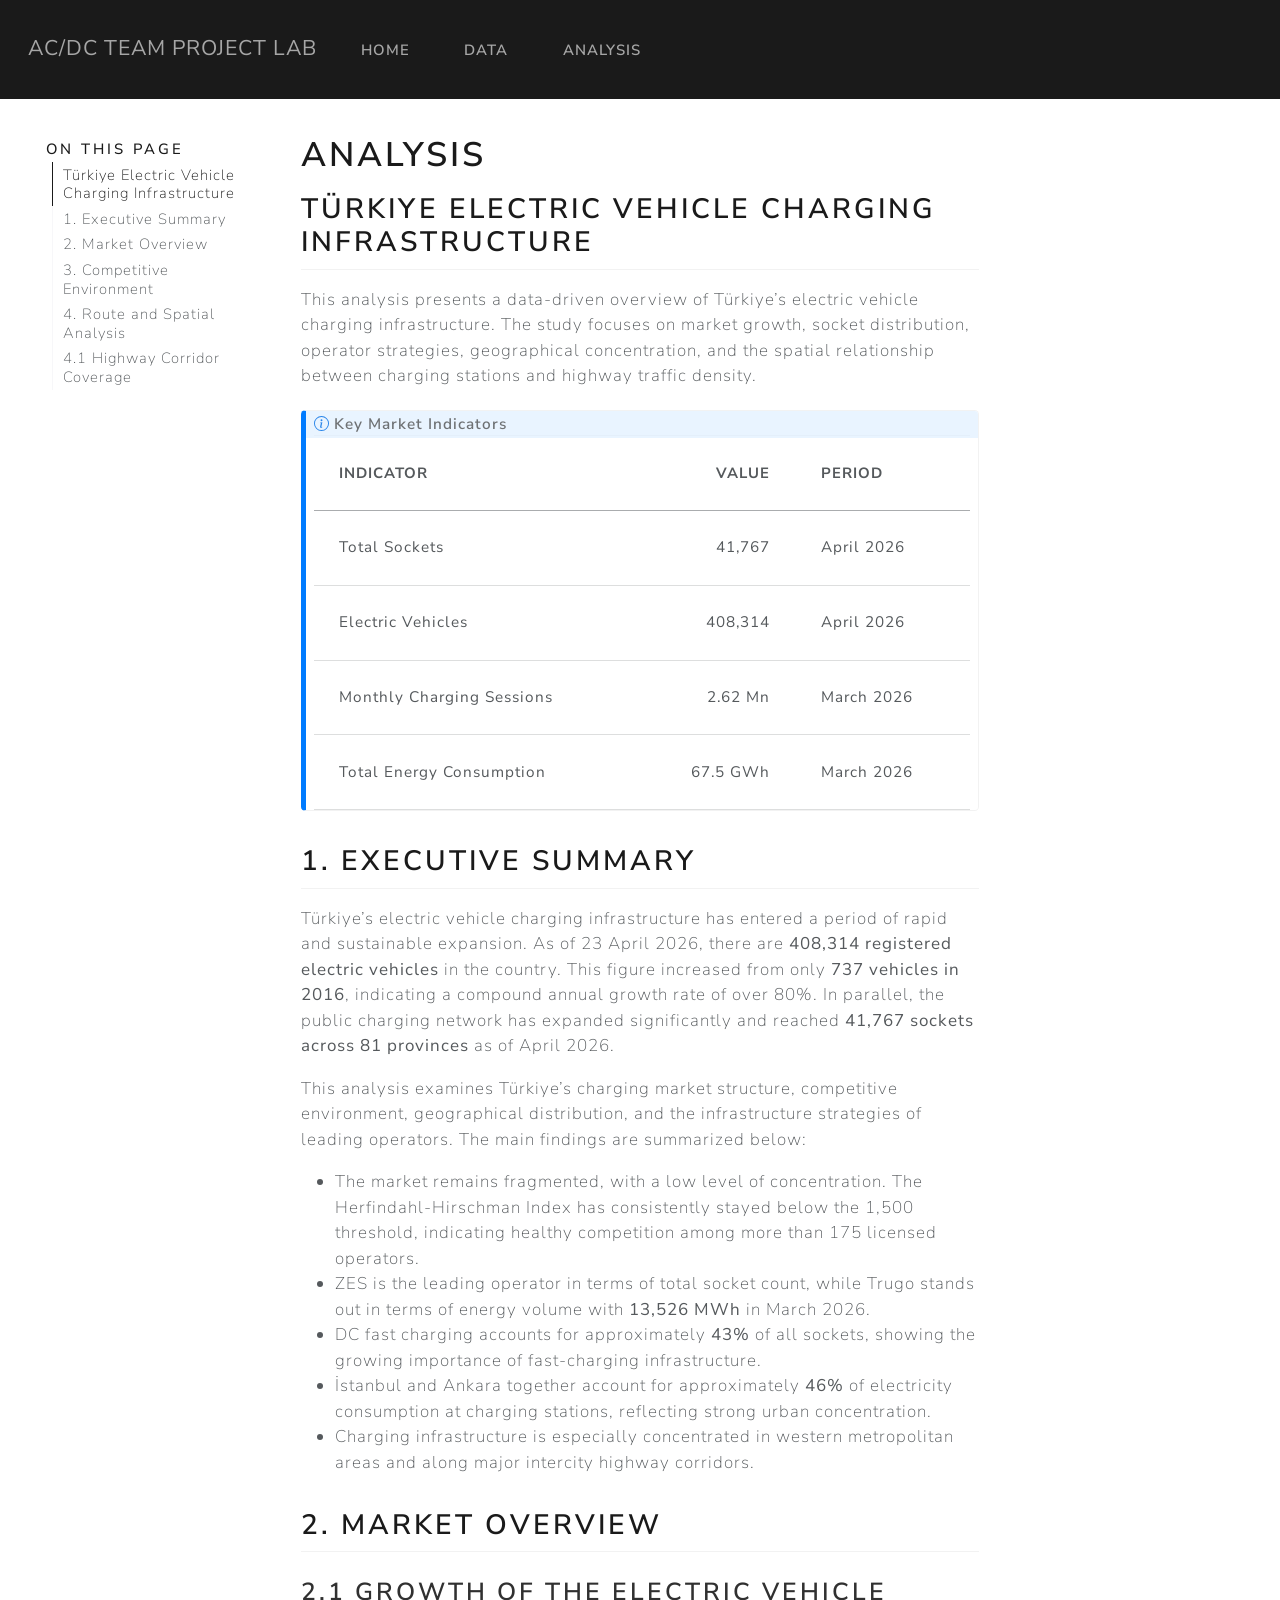
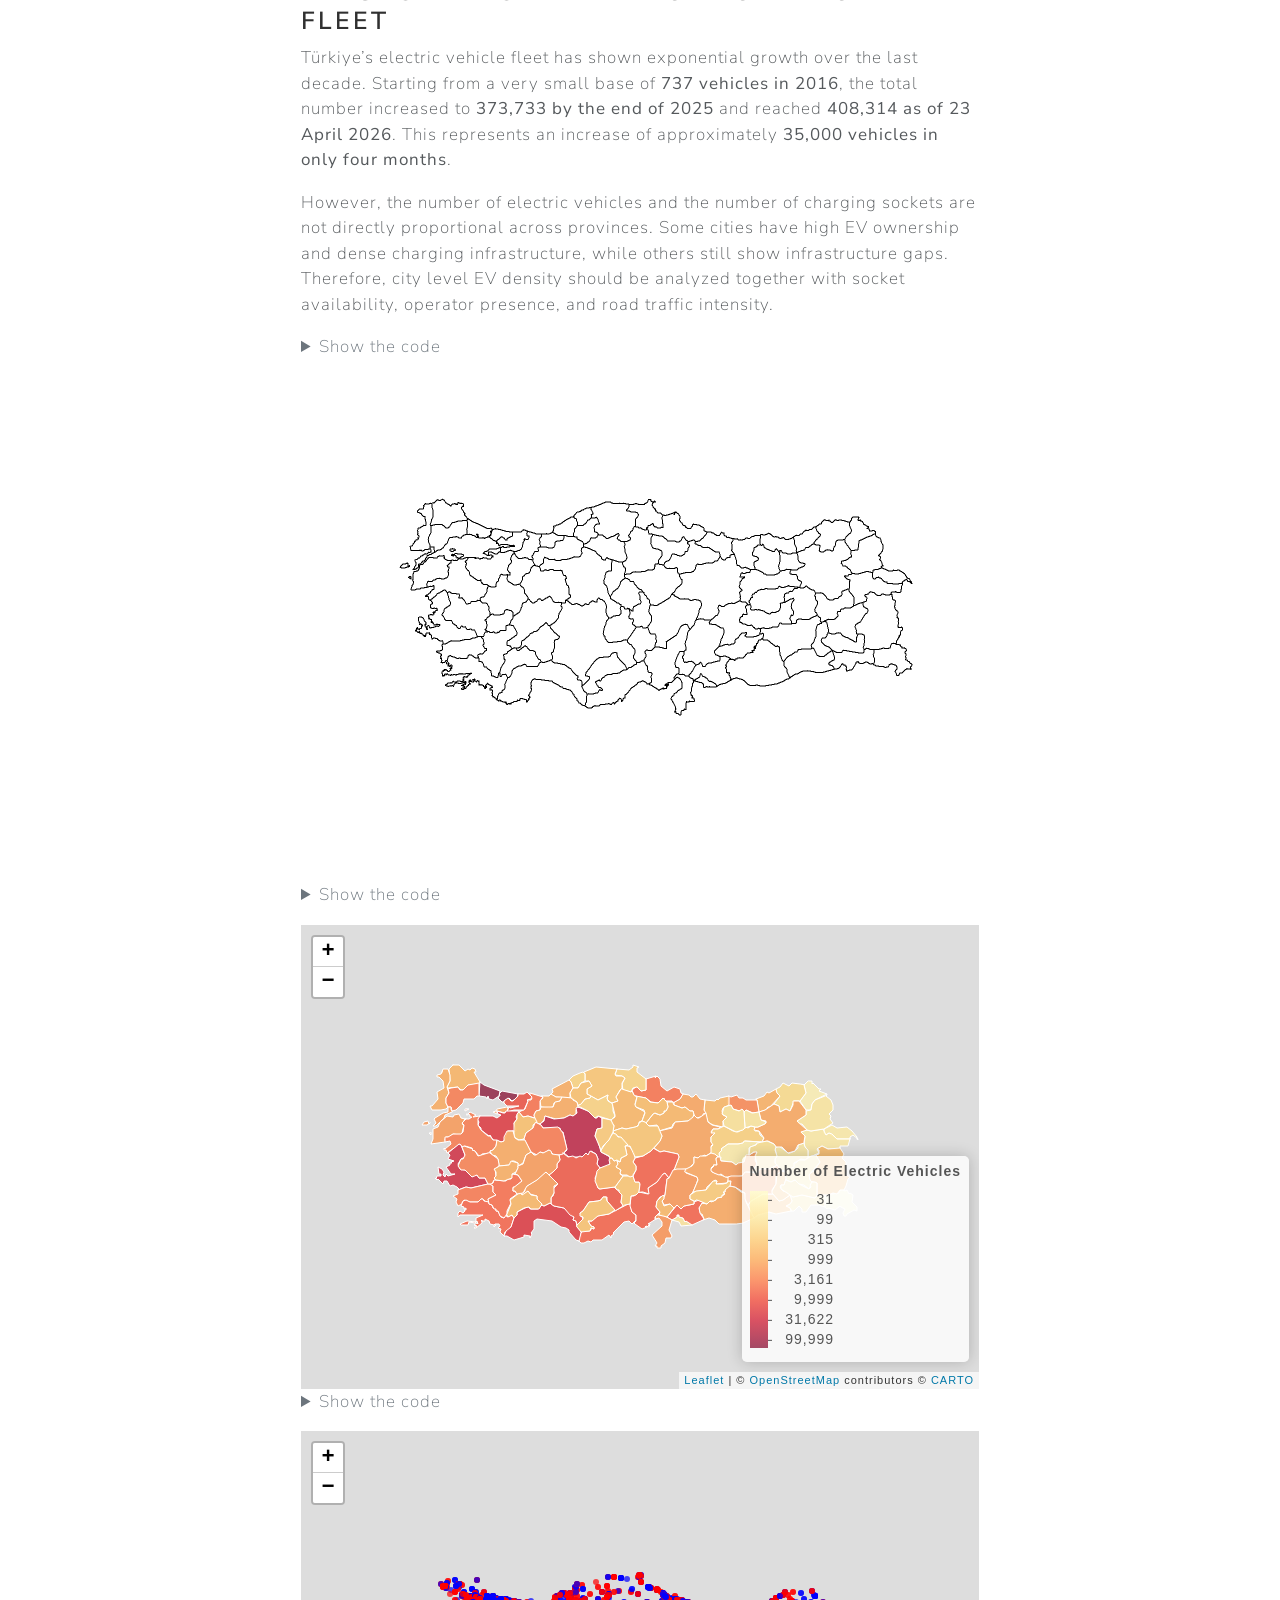
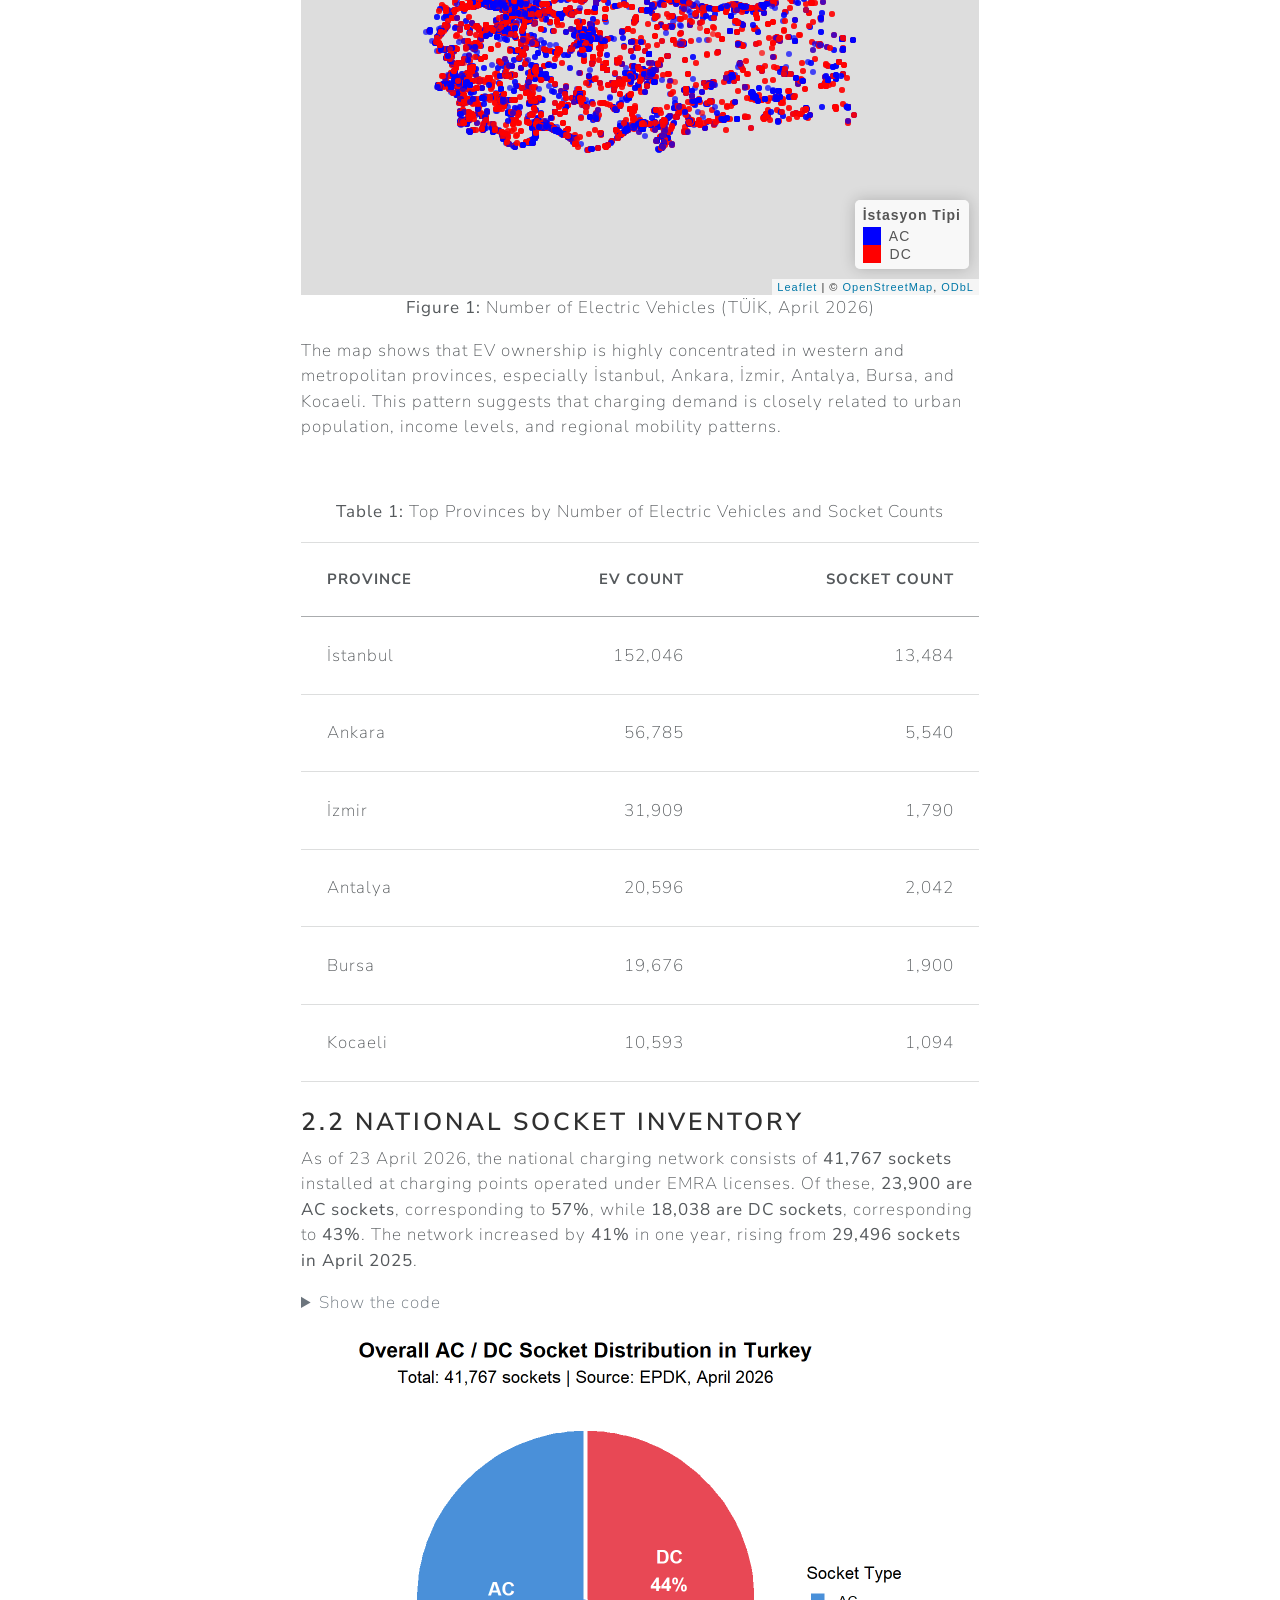
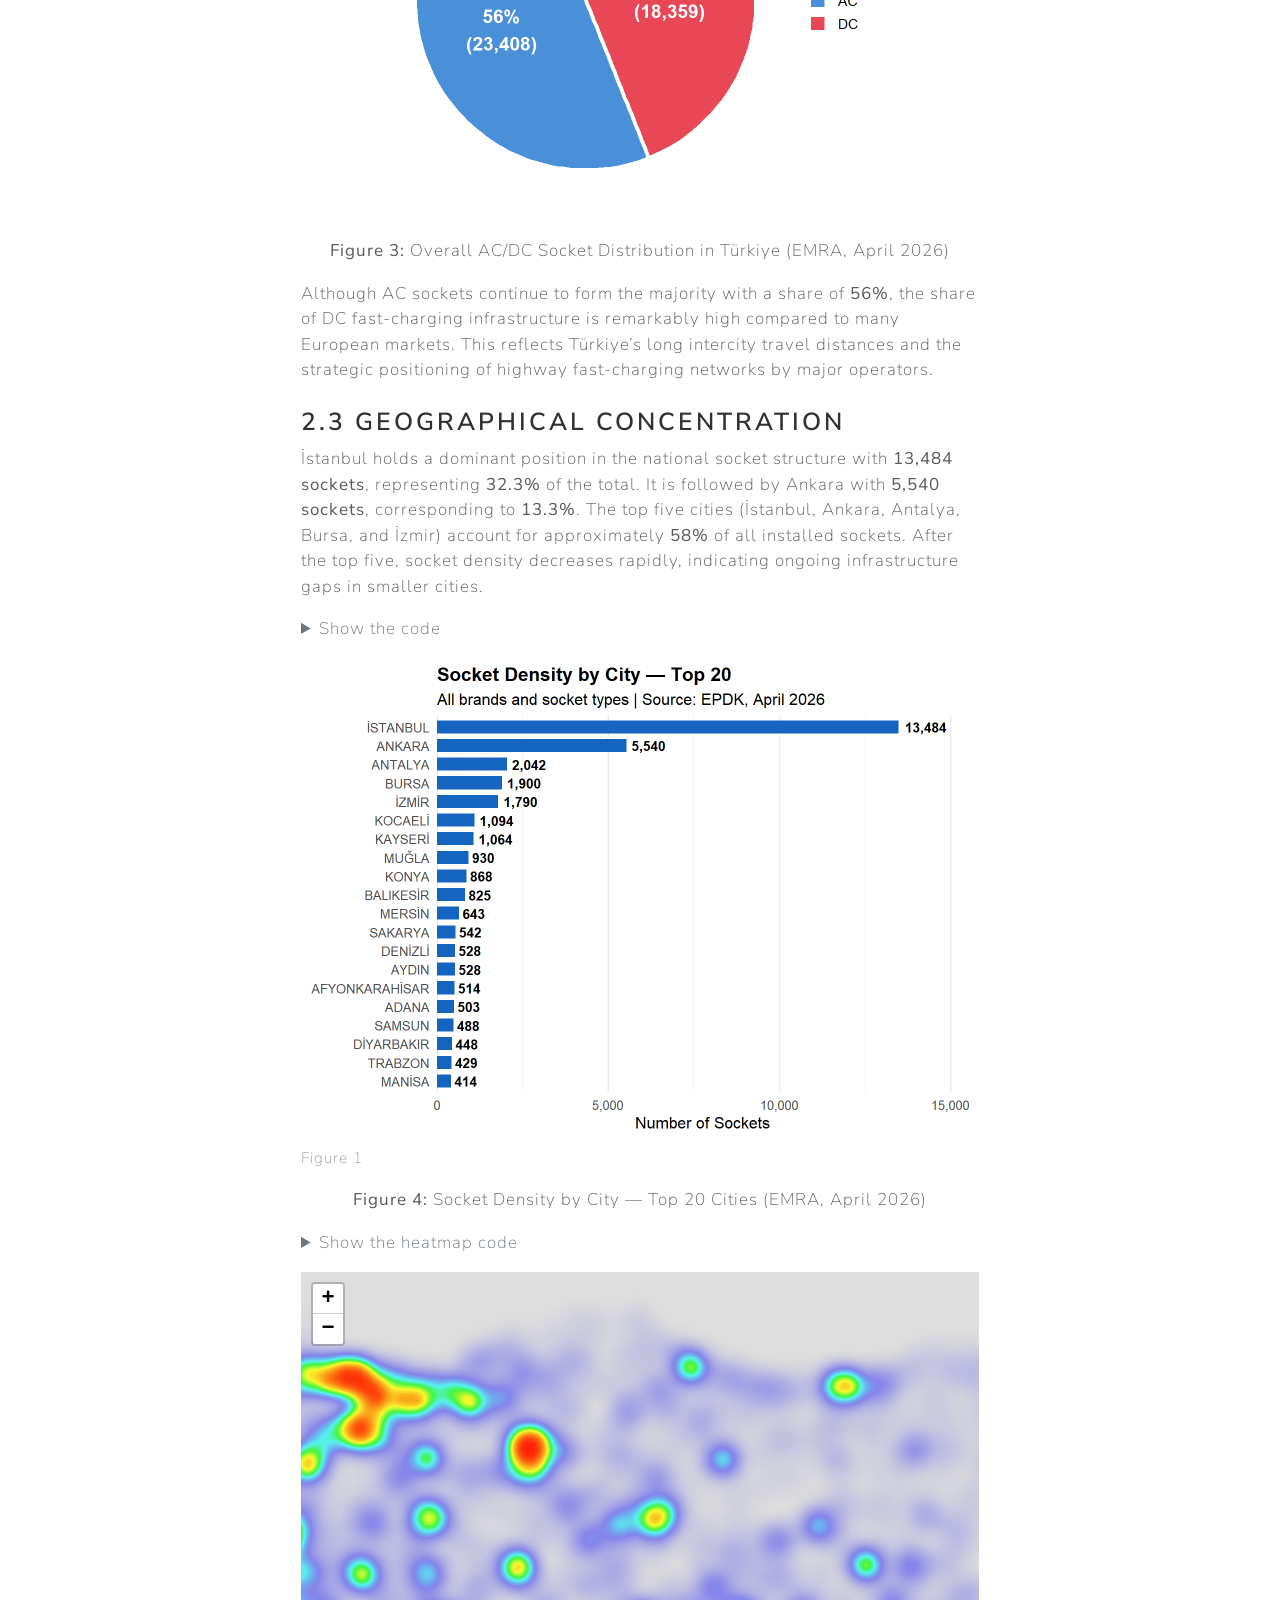
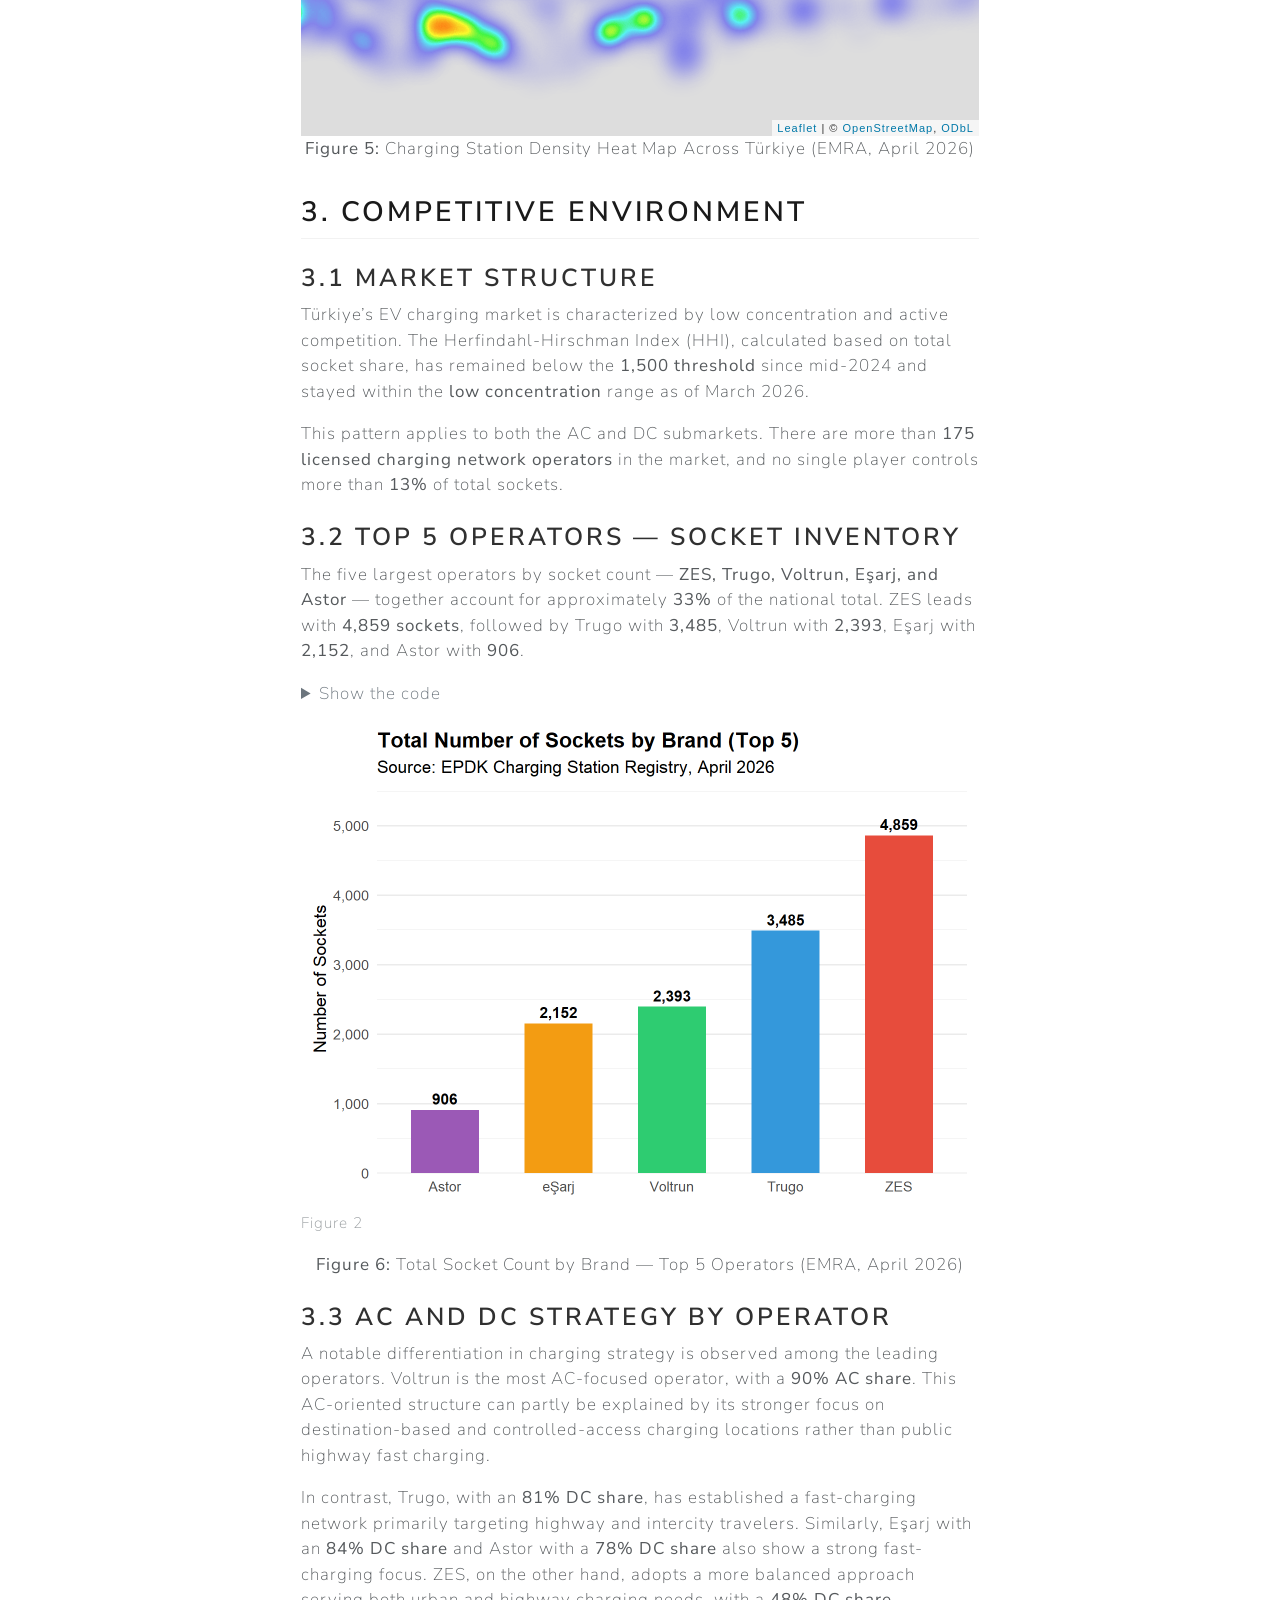
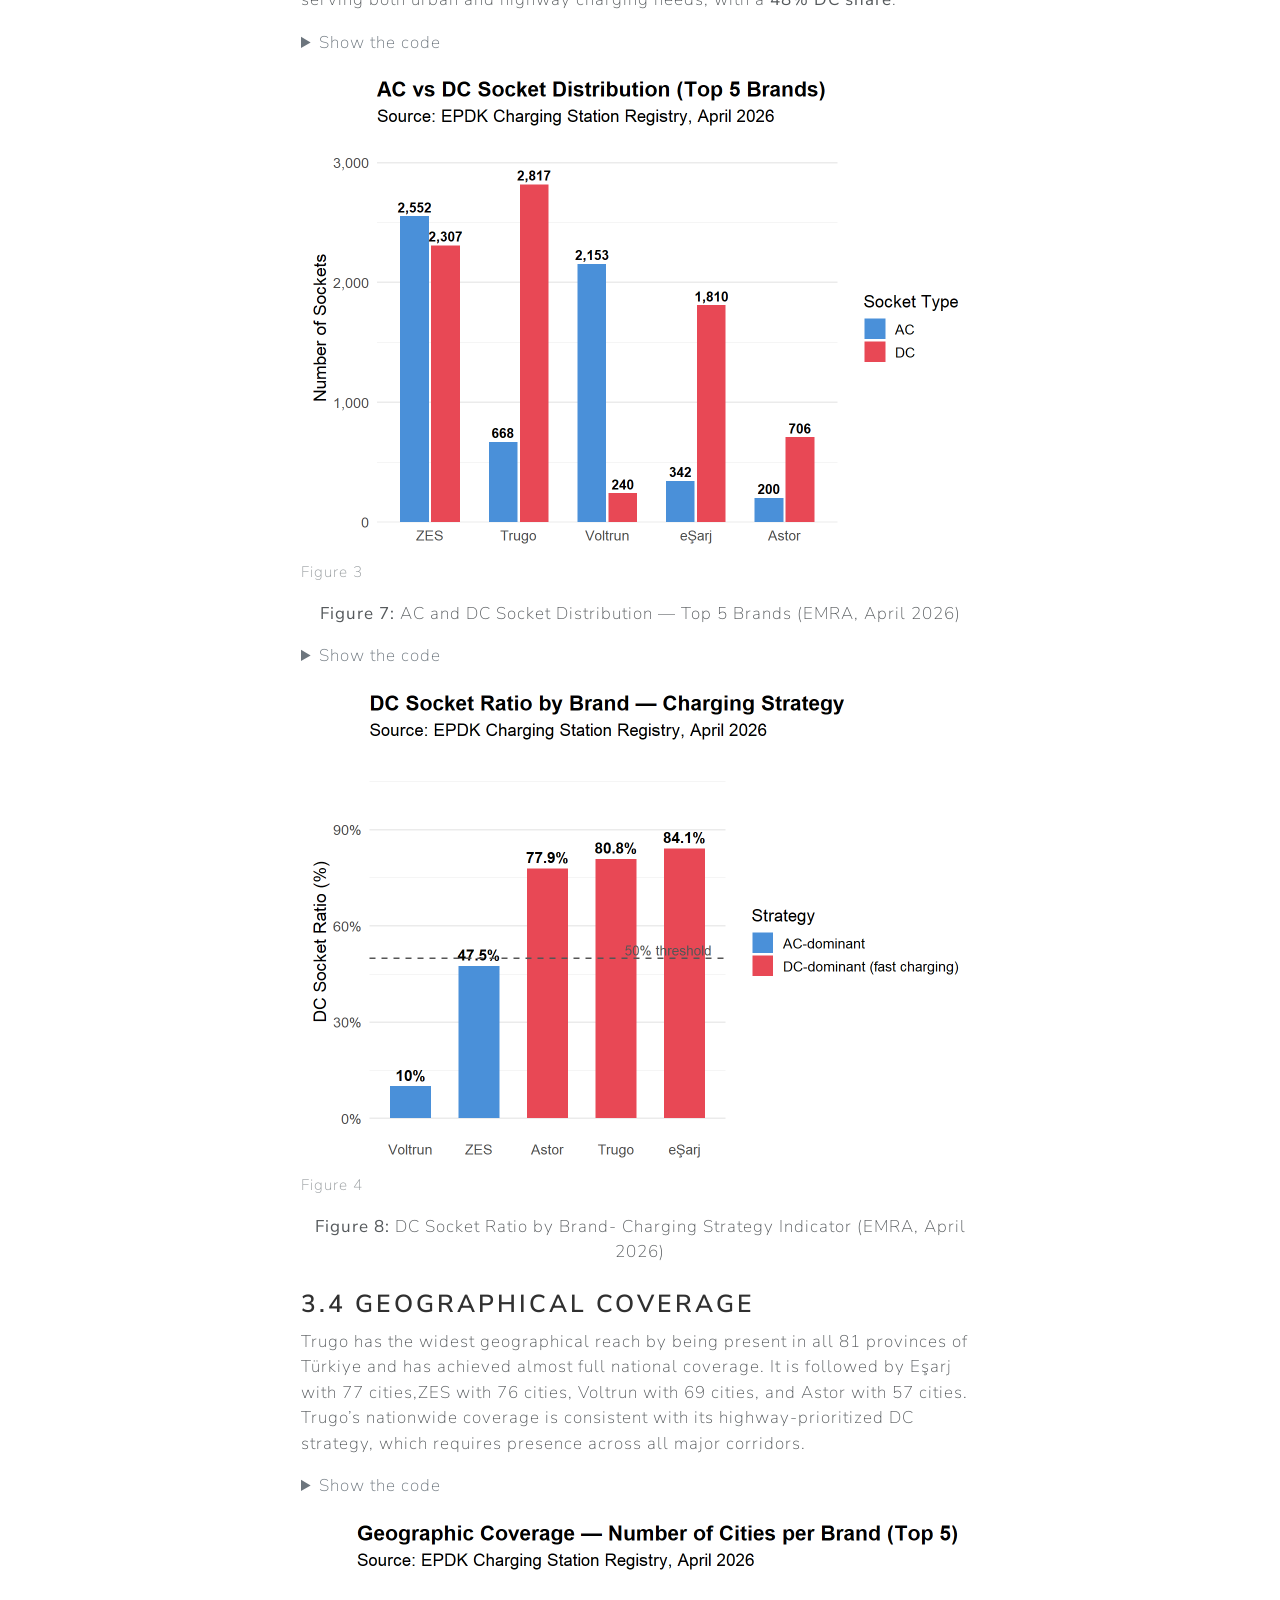
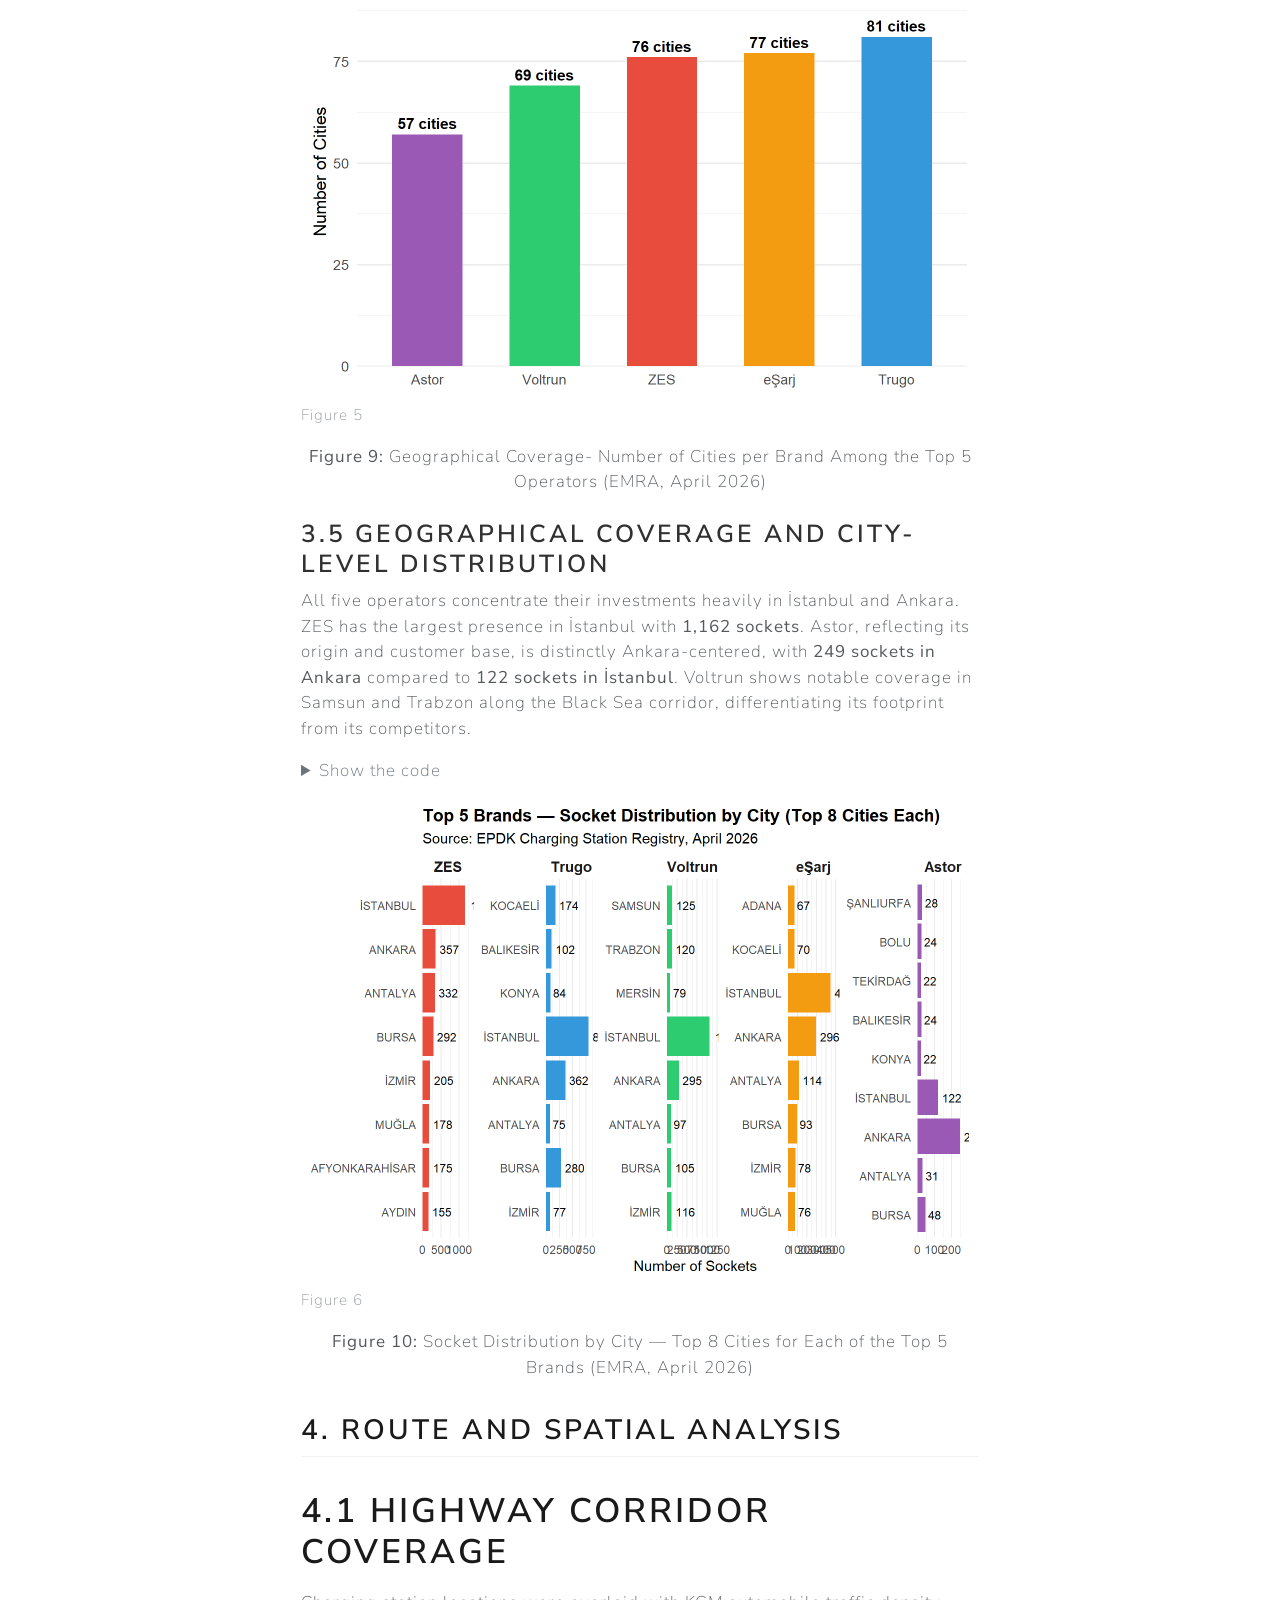
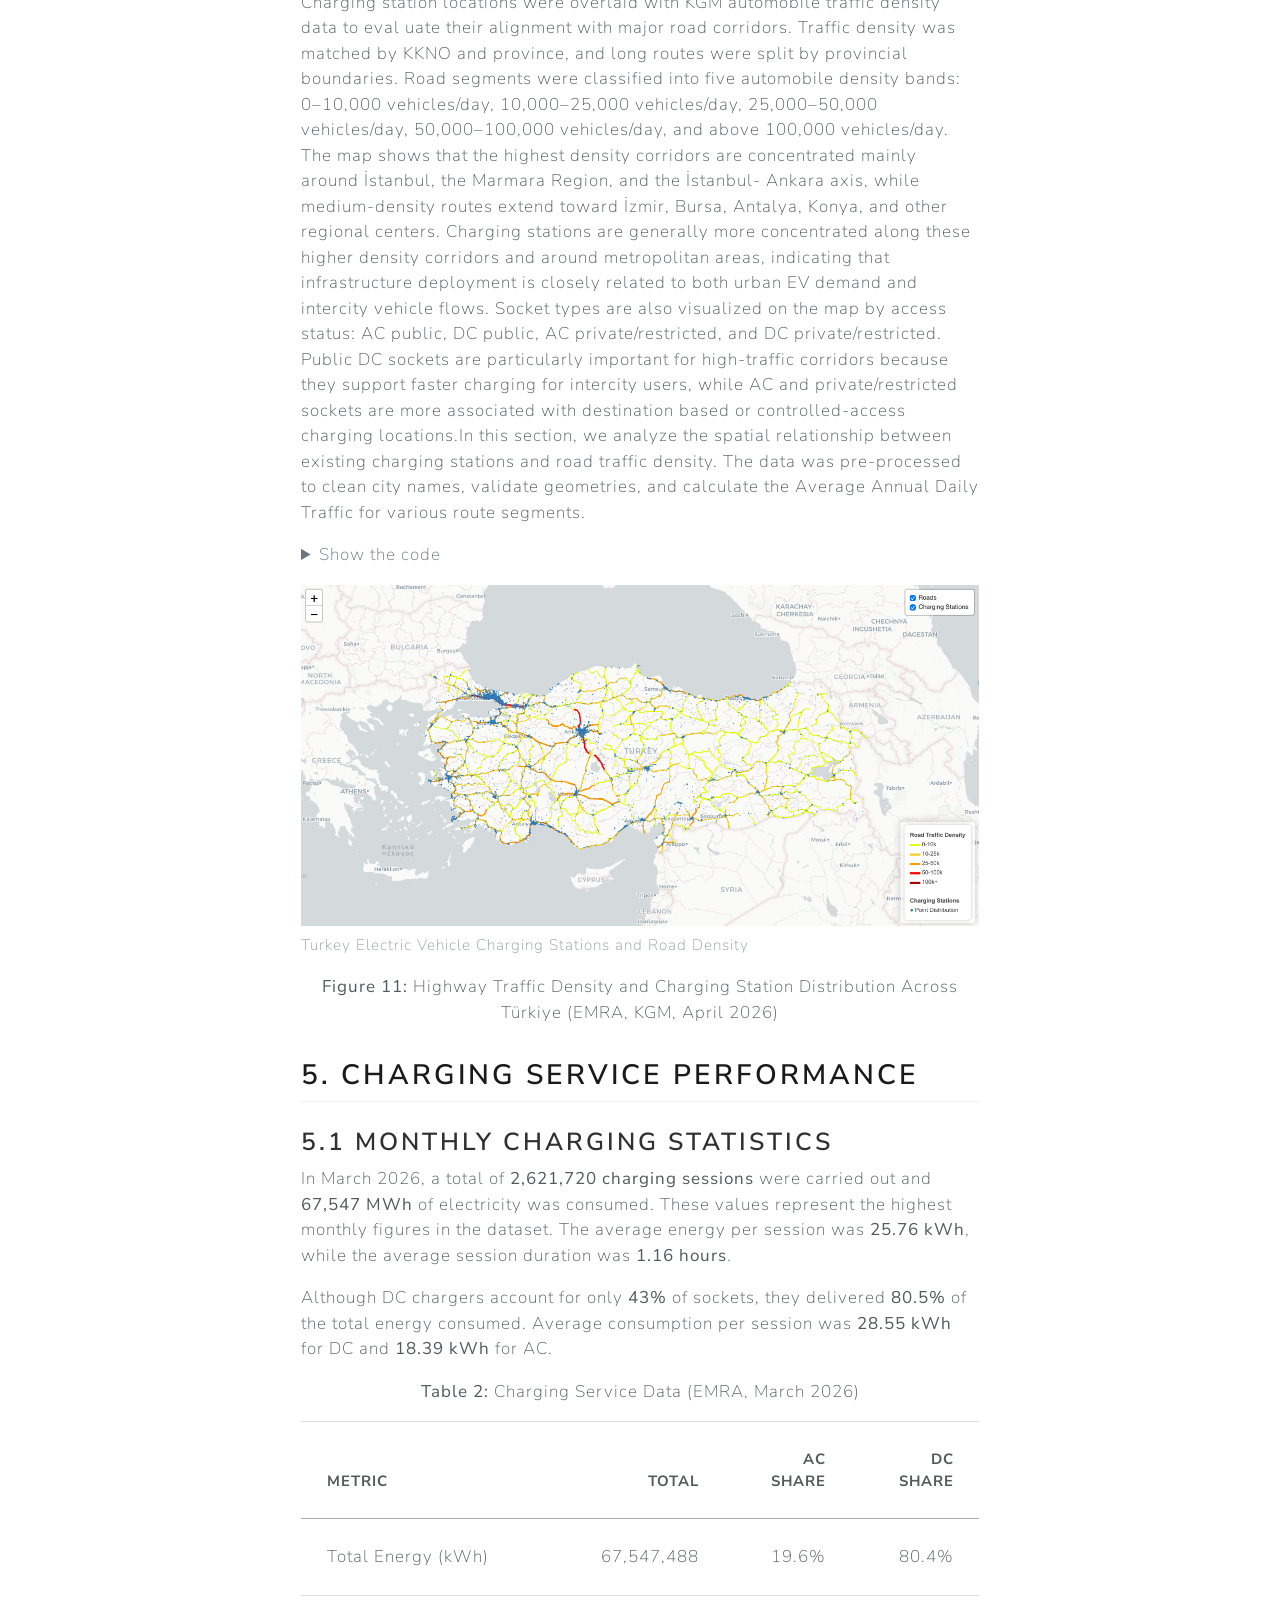
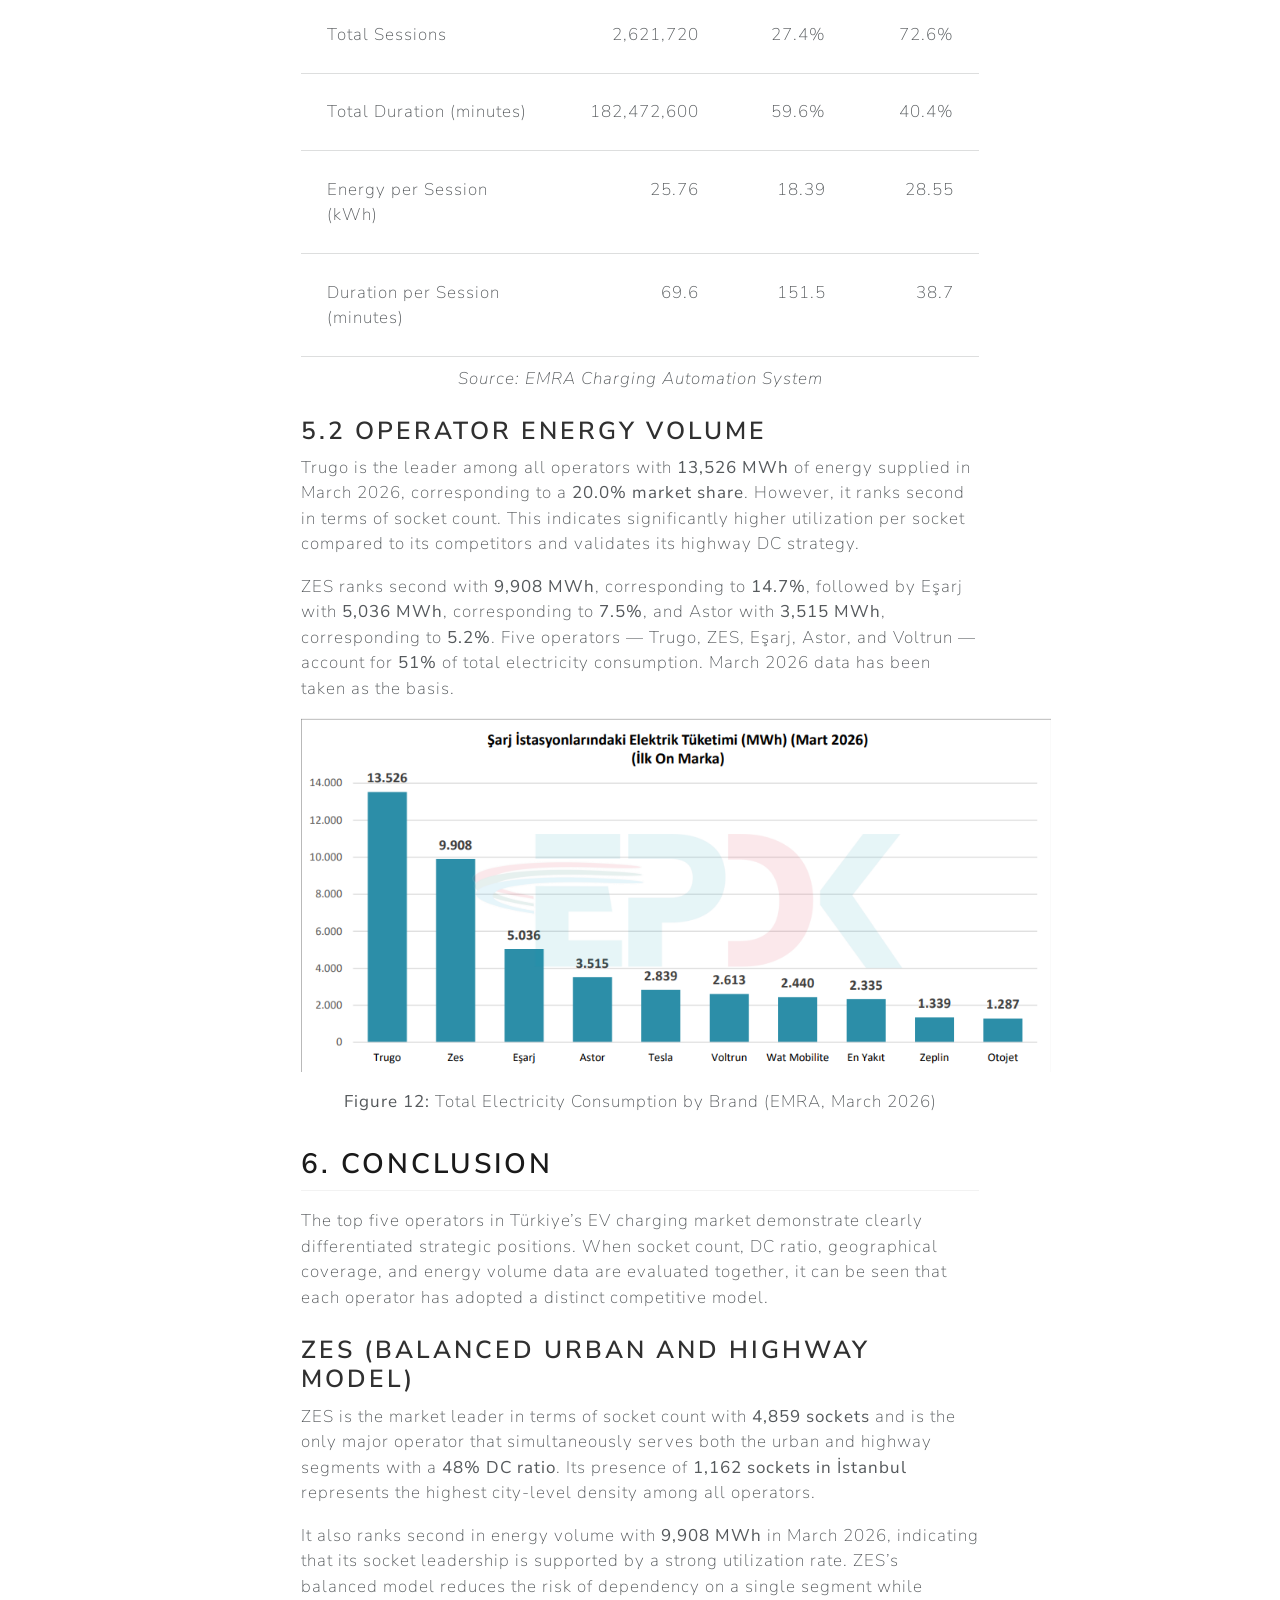
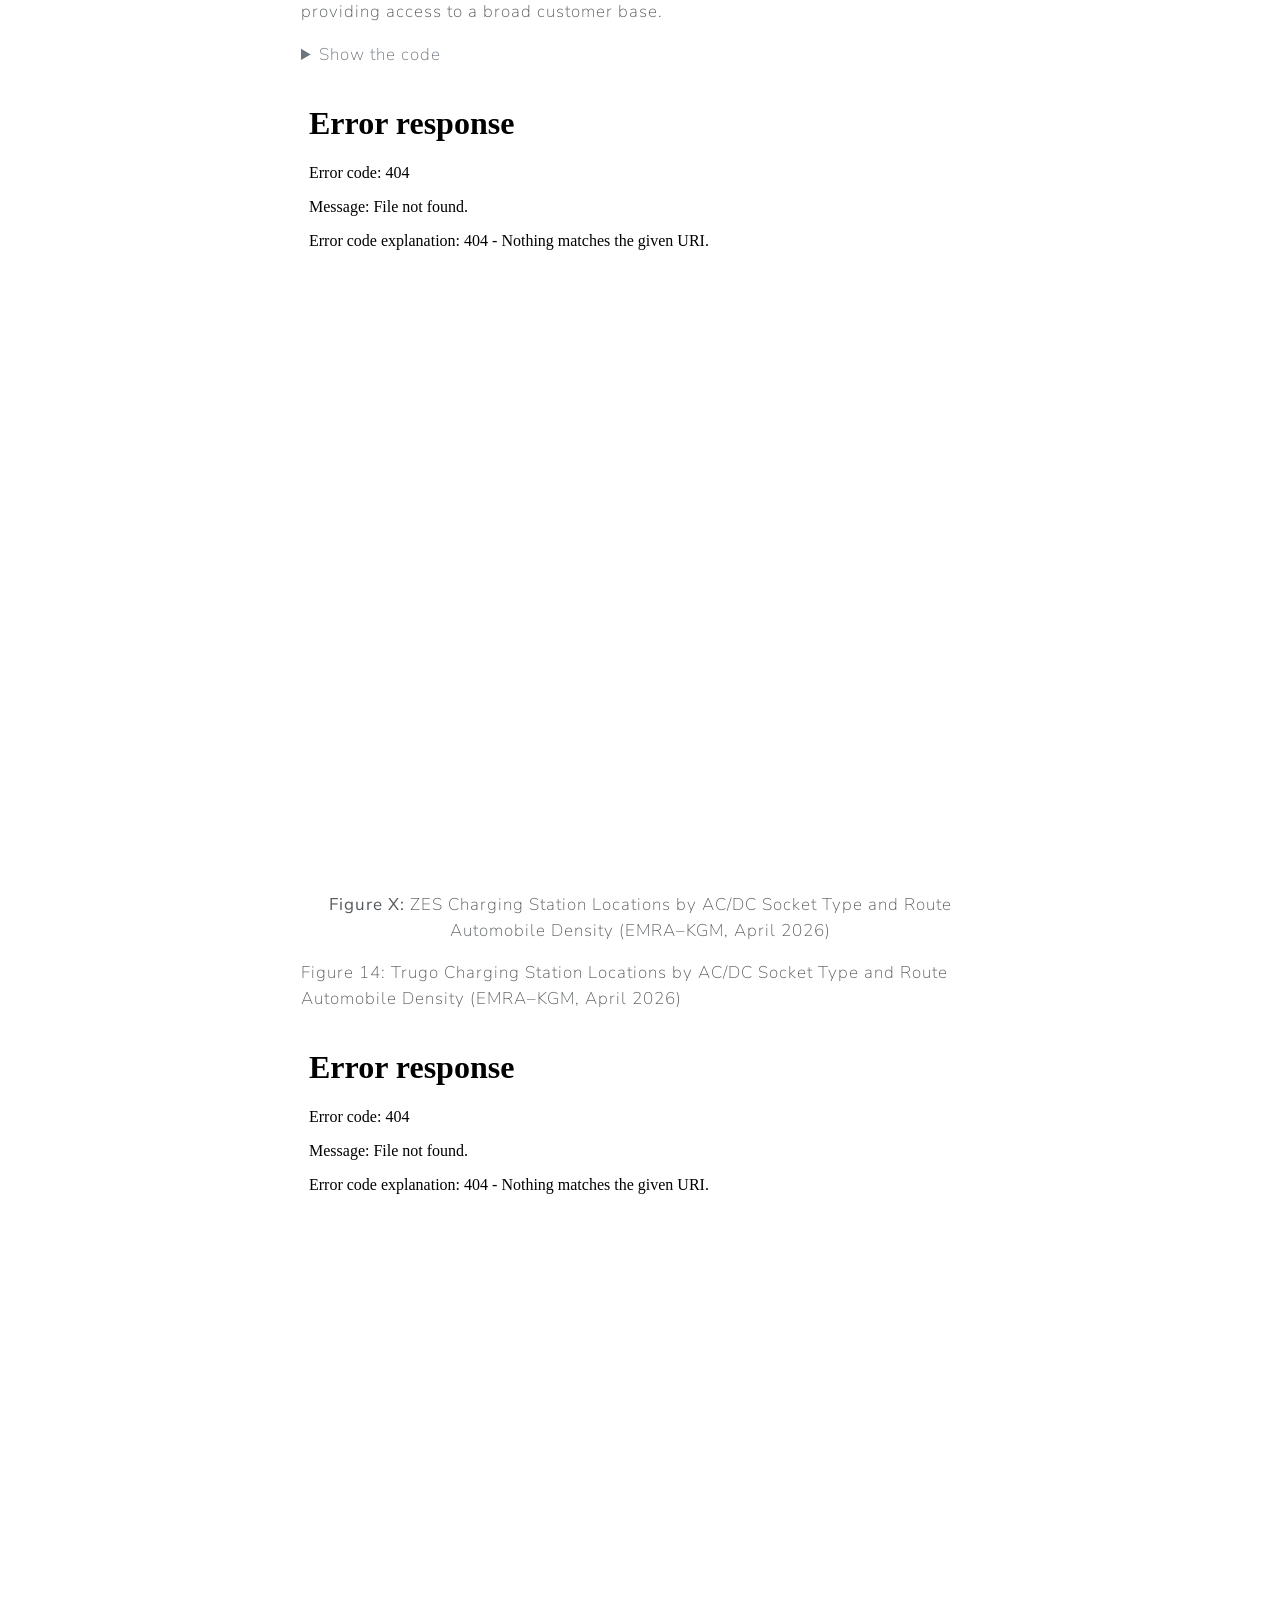
==== docs/analysis.html @ fb863680 "update" ====
<!DOCTYPE html>
<html xmlns="http://www.w3.org/1999/xhtml" lang="en" xml:lang="en"><head>

<meta charset="utf-8">
<meta name="generator" content="quarto-1.9.30">

<meta name="viewport" content="width=device-width, initial-scale=1.0, user-scalable=yes">


<title>Analysis – AC/DC Team Project Lab</title>
<style>
/* Default styles provided by pandoc.
** See https://pandoc.org/MANUAL.html#variables-for-html for config info.
*/
code{white-space: pre-wrap;}
span.smallcaps{font-variant: small-caps;}
div.columns{display: flex; gap: min(4vw, 1.5em);}
div.column{flex: auto; overflow-x: auto;}
div.hanging-indent{margin-left: 1.5em; text-indent: -1.5em;}
ul.task-list{list-style: none;}
ul.task-list li input[type="checkbox"] {
  width: 0.8em;
  margin: 0 0.8em 0.2em -1em; /* quarto-specific, see https://github.com/quarto-dev/quarto-cli/issues/4556 */ 
  vertical-align: middle;
}
/* CSS for syntax highlighting */
html { -webkit-text-size-adjust: 100%; }
pre > code.sourceCode { white-space: pre; position: relative; }
pre > code.sourceCode > span { display: inline-block; line-height: 1.25; }
pre > code.sourceCode > span:empty { height: 1.2em; }
.sourceCode { overflow: visible; }
code.sourceCode > span { color: inherit; text-decoration: inherit; }
div.sourceCode { margin: 1em 0; }
pre.sourceCode { margin: 0; }
@media screen {
div.sourceCode { overflow: auto; }
}
@media print {
pre > code.sourceCode { white-space: pre-wrap; }
pre > code.sourceCode > span { text-indent: -5em; padding-left: 5em; }
}
pre.numberSource code
  { counter-reset: source-line 0; }
pre.numberSource code > span
  { position: relative; left: -4em; counter-increment: source-line; }
pre.numberSource code > span > a:first-child::before
  { content: counter(source-line);
    position: relative; left: -1em; text-align: right; vertical-align: baseline;
    border: none; display: inline-block;
    -webkit-touch-callout: none; -webkit-user-select: none;
    -khtml-user-select: none; -moz-user-select: none;
    -ms-user-select: none; user-select: none;
    padding: 0 4px; width: 4em;
  }
pre.numberSource { margin-left: 3em;  padding-left: 4px; }
div.sourceCode
  {   }
@media screen {
pre > code.sourceCode > span > a:first-child::before { text-decoration: underline; }
}
</style>


<script src="site_libs/quarto-nav/quarto-nav.js"></script>
<script src="site_libs/quarto-nav/headroom.min.js"></script>
<script src="site_libs/clipboard/clipboard.min.js"></script>
<script src="site_libs/quarto-search/autocomplete.umd.js"></script>
<script src="site_libs/quarto-search/fuse.min.js"></script>
<script src="site_libs/quarto-search/quarto-search.js"></script>
<meta name="quarto:offset" content="./">
<script src="site_libs/quarto-html/quarto.js" type="module"></script>
<script src="site_libs/quarto-html/tabsets/tabsets.js" type="module"></script>
<script src="site_libs/quarto-html/popper.min.js"></script>
<script src="site_libs/quarto-html/tippy.umd.min.js"></script>
<script src="site_libs/quarto-html/anchor.min.js"></script>
<link href="site_libs/quarto-html/tippy.css" rel="stylesheet">
<link href="site_libs/quarto-html/quarto-syntax-highlighting-b6a8276bf55561bdbc268162d41bd1f7.css" rel="stylesheet" id="quarto-text-highlighting-styles">
<script src="site_libs/bootstrap/bootstrap.min.js"></script>
<link href="site_libs/bootstrap/bootstrap-icons.css" rel="stylesheet">
<link href="site_libs/bootstrap/bootstrap-60667dbd65b3fe9dc2ba7669614f7d1b.min.css" rel="stylesheet" append-hash="true" id="quarto-bootstrap" data-mode="light">
<script id="quarto-search-options" type="application/json">{
  "location": "navbar",
  "copy-button": false,
  "collapse-after": 3,
  "panel-placement": "end",
  "type": "overlay",
  "limit": 50,
  "keyboard-shortcut": [
    "f",
    "/",
    "s"
  ],
  "show-item-context": false,
  "language": {
    "search-no-results-text": "No results",
    "search-matching-documents-text": "matching documents",
    "search-copy-link-title": "Copy link to search",
    "search-hide-matches-text": "Hide additional matches",
    "search-more-match-text": "more match in this document",
    "search-more-matches-text": "more matches in this document",
    "search-clear-button-title": "Clear",
    "search-text-placeholder": "",
    "search-detached-cancel-button-title": "Cancel",
    "search-submit-button-title": "Submit",
    "search-label": "Search"
  }
}</script>
<link href="site_libs/htmltools-fill-0.5.8.1/fill.css" rel="stylesheet">

<script src="site_libs/htmlwidgets-1.6.4/htmlwidgets.js"></script>

<script src="site_libs/jquery-3.6.0/jquery-3.6.0.min.js"></script>

<link href="site_libs/leaflet-1.3.1/leaflet.css" rel="stylesheet">

<script src="site_libs/leaflet-1.3.1/leaflet.js"></script>

<link href="site_libs/leafletfix-1.0.0/leafletfix.css" rel="stylesheet">

<script src="site_libs/proj4-2.6.2/proj4.min.js"></script>

<script src="site_libs/Proj4Leaflet-1.0.1/proj4leaflet.js"></script>

<link href="site_libs/rstudio_leaflet-1.3.1/rstudio_leaflet.css" rel="stylesheet">

<script src="site_libs/leaflet-binding-2.2.3/leaflet.js"></script>

<script src="site_libs/leaflet-providers-3.0.0/leaflet-providers.js"></script>

<script src="site_libs/leaflet-providers-plugin-2.2.3/leaflet-providers-plugin.js"></script>

<script src="site_libs/lfx-heat-0.1.0/lfx-heat-prod.js"></script>

<script src="site_libs/lfx-heat-0.1.0/lfx-heat-bindings.js"></script>



<link rel="stylesheet" href="styles.css">
</head>

<body class="floating nav-fixed quarto-light">

<div id="quarto-search-results"></div>
  <header id="quarto-header" class="headroom fixed-top">
    <nav class="navbar navbar-expand-lg " data-bs-theme="dark">
      <div class="navbar-container container-fluid">
      <div class="navbar-brand-container mx-auto">
    <a class="navbar-brand" href="./index.html">
    <span class="navbar-title">AC/DC Team Project Lab</span>
    </a>
  </div>
            <div id="quarto-search" class="" title="Search"></div>
          <button class="navbar-toggler" type="button" data-bs-toggle="collapse" data-bs-target="#navbarCollapse" aria-controls="navbarCollapse" role="menu" aria-expanded="false" aria-label="Toggle navigation" onclick="if (window.quartoToggleHeadroom) { window.quartoToggleHeadroom(); }">
  <span class="navbar-toggler-icon"></span>
</button>
          <div class="collapse navbar-collapse" id="navbarCollapse">
            <ul class="navbar-nav navbar-nav-scroll me-auto">
  <li class="nav-item">
    <a class="nav-link" href="./index.html"> 
<span class="menu-text">Home</span></a>
  </li>  
  <li class="nav-item">
    <a class="nav-link" href="./data.html"> 
<span class="menu-text">Data</span></a>
  </li>  
  <li class="nav-item">
    <a class="nav-link active" href="./analysis.html" aria-current="page"> 
<span class="menu-text">Analysis</span></a>
  </li>  
</ul>
          </div> <!-- /navcollapse -->
            <div class="quarto-navbar-tools">
    <a href="https://github.com/emu-hacettepe-analytics/emu430-spring2026-cerendolek" title="" class="quarto-navigation-tool px-1" aria-label=""><i class="bi bi-github"></i></a>
</div>
      </div> <!-- /container-fluid -->
    </nav>
</header>
<!-- content -->
<div id="quarto-content" class="quarto-container page-columns page-rows-contents page-layout-article page-navbar">
<!-- sidebar -->
  <nav id="quarto-sidebar" class="sidebar collapse collapse-horizontal quarto-sidebar-collapse-item sidebar-navigation floating overflow-auto">
    <nav id="TOC" role="doc-toc" class="toc-active">
    <h2 id="toc-title">On this page</h2>
   
  <ul>
  <li><a href="#türkiye-electric-vehicle-charging-infrastructure" id="toc-türkiye-electric-vehicle-charging-infrastructure" class="nav-link active" data-scroll-target="#türkiye-electric-vehicle-charging-infrastructure">Türkiye Electric Vehicle Charging Infrastructure</a></li>
  <li><a href="#executive-summary" id="toc-executive-summary" class="nav-link" data-scroll-target="#executive-summary">1. Executive Summary</a></li>
  <li><a href="#market-overview" id="toc-market-overview" class="nav-link" data-scroll-target="#market-overview">2. Market Overview</a>
  <ul class="collapse">
  <li><a href="#growth-of-the-electric-vehicle-fleet" id="toc-growth-of-the-electric-vehicle-fleet" class="nav-link" data-scroll-target="#growth-of-the-electric-vehicle-fleet">2.1 Growth of the Electric Vehicle Fleet</a></li>
  <li><a href="#national-socket-inventory" id="toc-national-socket-inventory" class="nav-link" data-scroll-target="#national-socket-inventory">2.2 National Socket Inventory</a></li>
  <li><a href="#geographical-concentration" id="toc-geographical-concentration" class="nav-link" data-scroll-target="#geographical-concentration">2.3 Geographical Concentration</a></li>
  </ul></li>
  <li><a href="#competitive-environment" id="toc-competitive-environment" class="nav-link" data-scroll-target="#competitive-environment">3. Competitive Environment</a>
  <ul class="collapse">
  <li><a href="#market-structure" id="toc-market-structure" class="nav-link" data-scroll-target="#market-structure">3.1 Market Structure</a></li>
  <li><a href="#top-5-operators-socket-inventory" id="toc-top-5-operators-socket-inventory" class="nav-link" data-scroll-target="#top-5-operators-socket-inventory">3.2 Top 5 Operators — Socket Inventory</a></li>
  <li><a href="#ac-and-dc-strategy-by-operator" id="toc-ac-and-dc-strategy-by-operator" class="nav-link" data-scroll-target="#ac-and-dc-strategy-by-operator">3.3 AC and DC Strategy by Operator</a></li>
  <li><a href="#geographical-coverage" id="toc-geographical-coverage" class="nav-link" data-scroll-target="#geographical-coverage">3.4 Geographical Coverage</a></li>
  <li><a href="#geographical-coverage-and-city-level-distribution" id="toc-geographical-coverage-and-city-level-distribution" class="nav-link" data-scroll-target="#geographical-coverage-and-city-level-distribution">3.5 Geographical Coverage and City-Level Distribution</a></li>
  </ul></li>
  <li><a href="#route-and-spatial-analysis" id="toc-route-and-spatial-analysis" class="nav-link" data-scroll-target="#route-and-spatial-analysis">4. Route and Spatial Analysis</a></li>
  <li><a href="#highway-corridor-coverage" id="toc-highway-corridor-coverage" class="nav-link" data-scroll-target="#highway-corridor-coverage">4.1 Highway Corridor Coverage</a>
  <ul class="collapse">
  <li><a href="#charging-service-performance" id="toc-charging-service-performance" class="nav-link" data-scroll-target="#charging-service-performance">5. Charging Service Performance</a>
  <ul class="collapse">
  <li><a href="#monthly-charging-statistics" id="toc-monthly-charging-statistics" class="nav-link" data-scroll-target="#monthly-charging-statistics">5.1 Monthly Charging Statistics</a></li>
  <li><a href="#operator-energy-volume" id="toc-operator-energy-volume" class="nav-link" data-scroll-target="#operator-energy-volume">5.2 Operator Energy Volume</a></li>
  </ul></li>
  <li><a href="#conclusion" id="toc-conclusion" class="nav-link" data-scroll-target="#conclusion">6. Conclusion</a>
  <ul class="collapse">
  <li><a href="#zes-balanced-urban-and-highway-model" id="toc-zes-balanced-urban-and-highway-model" class="nav-link" data-scroll-target="#zes-balanced-urban-and-highway-model">ZES (Balanced Urban and Highway Model)</a></li>
  <li><a href="#voltrun-urban-ac-destination-charging" id="toc-voltrun-urban-ac-destination-charging" class="nav-link" data-scroll-target="#voltrun-urban-ac-destination-charging">Voltrun (Urban AC Destination Charging)</a></li>
  <li><a href="#eşarj-highway-fast-charging-corridors" id="toc-eşarj-highway-fast-charging-corridors" class="nav-link" data-scroll-target="#eşarj-highway-fast-charging-corridors">Eşarj (Highway Fast-Charging Corridors)</a></li>
  <li><a href="#astor-ankara-centered-dc-focused" id="toc-astor-ankara-centered-dc-focused" class="nav-link" data-scroll-target="#astor-ankara-centered-dc-focused">Astor (Ankara-Centered, DC-Focused)</a></li>
  </ul></li>
  </ul></li>
  </ul>
</nav>
</nav>
<div id="quarto-sidebar-glass" class="quarto-sidebar-collapse-item" data-bs-toggle="collapse" data-bs-target=".quarto-sidebar-collapse-item"></div>
<!-- margin-sidebar -->
    <div id="quarto-margin-sidebar" class="sidebar margin-sidebar zindex-bottom">
    </div>
<!-- main -->
<main class="content" id="quarto-document-content">

<header id="title-block-header" class="quarto-title-block default">
<div class="quarto-title">
<h1 class="title">Analysis</h1>
</div>



<div class="quarto-title-meta">

    
  
    
  </div>
  


</header>


<section id="türkiye-electric-vehicle-charging-infrastructure" class="level2">
<h2 class="anchored" data-anchor-id="türkiye-electric-vehicle-charging-infrastructure">Türkiye Electric Vehicle Charging Infrastructure</h2>
<p>This analysis presents a data-driven overview of Türkiye’s electric vehicle charging infrastructure. The study focuses on market growth, socket distribution, operator strategies, geographical concentration, and the spatial relationship between charging stations and highway traffic density.</p>
<div class="callout callout-style-default callout-note callout-titled" title="Key Market Indicators">
<div class="callout-header d-flex align-content-center">
<div class="callout-icon-container">
<i class="callout-icon"></i>
</div>
<div class="callout-title-container flex-fill">
<span class="screen-reader-only">Note</span>Key Market Indicators
</div>
</div>
<div class="callout-body-container callout-body">
<table class="caption-top table">
<thead>
<tr class="header">
<th>Indicator</th>
<th style="text-align: right;">Value</th>
<th>Period</th>
</tr>
</thead>
<tbody>
<tr class="odd">
<td>Total Sockets</td>
<td style="text-align: right;">41,767</td>
<td>April 2026</td>
</tr>
<tr class="even">
<td>Electric Vehicles</td>
<td style="text-align: right;">408,314</td>
<td>April 2026</td>
</tr>
<tr class="odd">
<td>Monthly Charging Sessions</td>
<td style="text-align: right;">2.62 Mn</td>
<td>March 2026</td>
</tr>
<tr class="even">
<td>Total Energy Consumption</td>
<td style="text-align: right;">67.5 GWh</td>
<td>March 2026</td>
</tr>
</tbody>
</table>
</div>
</div>
</section>
<section id="executive-summary" class="level2">
<h2 class="anchored" data-anchor-id="executive-summary">1. Executive Summary</h2>
<p>Türkiye’s electric vehicle charging infrastructure has entered a period of rapid and sustainable expansion. As of 23 April 2026, there are <strong>408,314 registered electric vehicles</strong> in the country. This figure increased from only <strong>737 vehicles in 2016</strong>, indicating a compound annual growth rate of over 80%. In parallel, the public charging network has expanded significantly and reached <strong>41,767 sockets across 81 provinces</strong> as of April 2026.</p>
<p>This analysis examines Türkiye’s charging market structure, competitive environment, geographical distribution, and the infrastructure strategies of leading operators. The main findings are summarized below:</p>
<ul>
<li>The market remains fragmented, with a low level of concentration. The Herfindahl-Hirschman Index has consistently stayed below the 1,500 threshold, indicating healthy competition among more than 175 licensed operators.</li>
<li>ZES is the leading operator in terms of total socket count, while Trugo stands out in terms of energy volume with <strong>13,526 MWh</strong> in March 2026.</li>
<li>DC fast charging accounts for approximately <strong>43%</strong> of all sockets, showing the growing importance of fast-charging infrastructure.</li>
<li>İstanbul and Ankara together account for approximately <strong>46%</strong> of electricity consumption at charging stations, reflecting strong urban concentration.</li>
<li>Charging infrastructure is especially concentrated in western metropolitan areas and along major intercity highway corridors.</li>
</ul>
</section>
<section id="market-overview" class="level2">
<h2 class="anchored" data-anchor-id="market-overview">2. Market Overview</h2>
<section id="growth-of-the-electric-vehicle-fleet" class="level3">
<h3 class="anchored" data-anchor-id="growth-of-the-electric-vehicle-fleet">2.1 Growth of the Electric Vehicle Fleet</h3>
<p>Türkiye’s electric vehicle fleet has shown exponential growth over the last decade. Starting from a very small base of <strong>737 vehicles in 2016</strong>, the total number increased to <strong>373,733 by the end of 2025</strong> and reached <strong>408,314 as of 23 April 2026</strong>. This represents an increase of approximately <strong>35,000 vehicles in only four months</strong>.</p>
<p>However, the number of electric vehicles and the number of charging sockets are not directly proportional across provinces. Some cities have high EV ownership and dense charging infrastructure, while others still show infrastructure gaps. Therefore, city level EV density should be analyzed together with socket availability, operator presence, and road traffic intensity.</p>
<div class="cell">
<details class="code-fold">
<summary>Show the code</summary>
<div class="code-copy-outer-scaffold"><div class="sourceCode cell-code" id="cb1"><pre class="sourceCode r code-with-copy"><code class="sourceCode r"><span id="cb1-1"><a href="#cb1-1" aria-hidden="true" tabindex="-1"></a><span class="fu">library</span>(dplyr)</span>
<span id="cb1-2"><a href="#cb1-2" aria-hidden="true" tabindex="-1"></a><span class="fu">library</span>(tidyverse)</span>
<span id="cb1-3"><a href="#cb1-3" aria-hidden="true" tabindex="-1"></a><span class="fu">library</span>(sf)</span>
<span id="cb1-4"><a href="#cb1-4" aria-hidden="true" tabindex="-1"></a><span class="fu">library</span>(leaflet)</span>
<span id="cb1-5"><a href="#cb1-5" aria-hidden="true" tabindex="-1"></a><span class="fu">library</span>(rnaturalearth)</span>
<span id="cb1-6"><a href="#cb1-6" aria-hidden="true" tabindex="-1"></a><span class="fu">library</span>(stringi)</span>
<span id="cb1-7"><a href="#cb1-7" aria-hidden="true" tabindex="-1"></a></span>
<span id="cb1-8"><a href="#cb1-8" aria-hidden="true" tabindex="-1"></a>df <span class="ot">&lt;-</span> <span class="fu">read.csv</span>(<span class="st">"NumofEV.csv"</span>, </span>
<span id="cb1-9"><a href="#cb1-9" aria-hidden="true" tabindex="-1"></a>               <span class="at">header =</span> <span class="cn">TRUE</span>, </span>
<span id="cb1-10"><a href="#cb1-10" aria-hidden="true" tabindex="-1"></a>               <span class="at">sep =</span> <span class="st">";"</span>,</span>
<span id="cb1-11"><a href="#cb1-11" aria-hidden="true" tabindex="-1"></a>               <span class="at">encoding =</span> <span class="st">"UTF-8"</span>)</span>
<span id="cb1-12"><a href="#cb1-12" aria-hidden="true" tabindex="-1"></a></span>
<span id="cb1-13"><a href="#cb1-13" aria-hidden="true" tabindex="-1"></a>tr_map <span class="ot">&lt;-</span> <span class="fu">ne_states</span>(<span class="at">country =</span> <span class="st">"Turkey"</span>, <span class="at">returnclass =</span> <span class="st">"sf"</span>)</span>
<span id="cb1-14"><a href="#cb1-14" aria-hidden="true" tabindex="-1"></a></span>
<span id="cb1-15"><a href="#cb1-15" aria-hidden="true" tabindex="-1"></a><span class="fu">plot</span>(<span class="fu">st_geometry</span>(tr_map))</span></code></pre></div><button title="Copy to Clipboard" class="code-copy-button"><i class="bi"></i></button></div>
</details>
<div class="cell-output-display">
<div>
<figure class="figure">
<p><img src="analysis_files/figure-html/unnamed-chunk-1-1.png" class="img-fluid figure-img" width="672"></p>
</figure>
</div>
</div>
<details class="code-fold">
<summary>Show the code</summary>
<div class="code-copy-outer-scaffold"><div class="sourceCode cell-code" id="cb2"><pre class="sourceCode r code-with-copy"><code class="sourceCode r"><span id="cb2-1"><a href="#cb2-1" aria-hidden="true" tabindex="-1"></a>df<span class="sc">$</span>City <span class="ot">&lt;-</span> <span class="fu">stri_trans_general</span>(df<span class="sc">$</span>City, <span class="st">"latin-ascii"</span>)</span>
<span id="cb2-2"><a href="#cb2-2" aria-hidden="true" tabindex="-1"></a></span>
<span id="cb2-3"><a href="#cb2-3" aria-hidden="true" tabindex="-1"></a>tr_map<span class="sc">$</span>name <span class="ot">&lt;-</span> <span class="fu">stri_trans_general</span>(tr_map<span class="sc">$</span>name, <span class="st">"latin-ascii"</span>)</span>
<span id="cb2-4"><a href="#cb2-4" aria-hidden="true" tabindex="-1"></a></span>
<span id="cb2-5"><a href="#cb2-5" aria-hidden="true" tabindex="-1"></a></span>
<span id="cb2-6"><a href="#cb2-6" aria-hidden="true" tabindex="-1"></a>df <span class="ot">&lt;-</span> df <span class="sc">%&gt;%</span></span>
<span id="cb2-7"><a href="#cb2-7" aria-hidden="true" tabindex="-1"></a>  <span class="fu">mutate</span>(<span class="at">City =</span> <span class="fu">case_when</span>(</span>
<span id="cb2-8"><a href="#cb2-8" aria-hidden="true" tabindex="-1"></a>    City <span class="sc">==</span> <span class="st">"Zonguldak"</span> <span class="sc">~</span> <span class="st">"Zinguldak"</span>,</span>
<span id="cb2-9"><a href="#cb2-9" aria-hidden="true" tabindex="-1"></a>    City <span class="sc">==</span> <span class="st">"Kahramanmaras"</span> <span class="sc">~</span> <span class="st">"K. Maras"</span>,</span>
<span id="cb2-10"><a href="#cb2-10" aria-hidden="true" tabindex="-1"></a>    City <span class="sc">==</span> <span class="st">"Kirikkale"</span> <span class="sc">~</span> <span class="st">"Kinkkale"</span>,</span>
<span id="cb2-11"><a href="#cb2-11" aria-hidden="true" tabindex="-1"></a>    <span class="cn">TRUE</span> <span class="sc">~</span> City</span>
<span id="cb2-12"><a href="#cb2-12" aria-hidden="true" tabindex="-1"></a>  )) </span>
<span id="cb2-13"><a href="#cb2-13" aria-hidden="true" tabindex="-1"></a></span>
<span id="cb2-14"><a href="#cb2-14" aria-hidden="true" tabindex="-1"></a>harita_veri <span class="ot">&lt;-</span> <span class="fu">left_join</span>(tr_map, df, <span class="at">by =</span> <span class="fu">c</span>(<span class="st">"name"</span> <span class="ot">=</span> <span class="st">"City"</span>))</span>
<span id="cb2-15"><a href="#cb2-15" aria-hidden="true" tabindex="-1"></a></span>
<span id="cb2-16"><a href="#cb2-16" aria-hidden="true" tabindex="-1"></a>harita_veri <span class="ot">&lt;-</span> harita_veri <span class="sc">%&gt;%</span></span>
<span id="cb2-17"><a href="#cb2-17" aria-hidden="true" tabindex="-1"></a>  <span class="fu">mutate</span>(<span class="at">EVcount_log =</span> <span class="fu">log10</span>(EVcount <span class="sc">+</span> <span class="dv">1</span>))</span>
<span id="cb2-18"><a href="#cb2-18" aria-hidden="true" tabindex="-1"></a></span>
<span id="cb2-19"><a href="#cb2-19" aria-hidden="true" tabindex="-1"></a>pal <span class="ot">&lt;-</span> <span class="fu">colorNumeric</span>(<span class="at">palette =</span> <span class="st">"YlOrRd"</span>, <span class="at">domain =</span> harita_veri<span class="sc">$</span>EVcount_log, <span class="at">na.color =</span> <span class="st">"transparent"</span>)</span>
<span id="cb2-20"><a href="#cb2-20" aria-hidden="true" tabindex="-1"></a></span>
<span id="cb2-21"><a href="#cb2-21" aria-hidden="true" tabindex="-1"></a><span class="fu">leaflet</span>(harita_veri) <span class="sc">%&gt;%</span></span>
<span id="cb2-22"><a href="#cb2-22" aria-hidden="true" tabindex="-1"></a>  <span class="fu">addProviderTiles</span>(providers<span class="sc">$</span>CartoDB.Positron) <span class="sc">%&gt;%</span> </span>
<span id="cb2-23"><a href="#cb2-23" aria-hidden="true" tabindex="-1"></a>  <span class="fu">addPolygons</span>(</span>
<span id="cb2-24"><a href="#cb2-24" aria-hidden="true" tabindex="-1"></a>    <span class="at">fillColor =</span> <span class="sc">~</span><span class="fu">pal</span>(EVcount_log),             </span>
<span id="cb2-25"><a href="#cb2-25" aria-hidden="true" tabindex="-1"></a>    <span class="at">weight =</span> <span class="dv">1</span>,                                  </span>
<span id="cb2-26"><a href="#cb2-26" aria-hidden="true" tabindex="-1"></a>    <span class="at">opacity =</span> <span class="dv">1</span>,</span>
<span id="cb2-27"><a href="#cb2-27" aria-hidden="true" tabindex="-1"></a>    <span class="at">color =</span> <span class="st">"white"</span>,                             </span>
<span id="cb2-28"><a href="#cb2-28" aria-hidden="true" tabindex="-1"></a>    <span class="at">fillOpacity =</span> <span class="fl">0.7</span>,</span>
<span id="cb2-29"><a href="#cb2-29" aria-hidden="true" tabindex="-1"></a>    <span class="at">highlightOptions =</span> <span class="fu">highlightOptions</span>(         </span>
<span id="cb2-30"><a href="#cb2-30" aria-hidden="true" tabindex="-1"></a>      <span class="at">weight =</span> <span class="dv">3</span>,</span>
<span id="cb2-31"><a href="#cb2-31" aria-hidden="true" tabindex="-1"></a>      <span class="at">color =</span> <span class="st">"#666"</span>,</span>
<span id="cb2-32"><a href="#cb2-32" aria-hidden="true" tabindex="-1"></a>      <span class="at">fillOpacity =</span> <span class="fl">0.9</span>,</span>
<span id="cb2-33"><a href="#cb2-33" aria-hidden="true" tabindex="-1"></a>      <span class="at">bringToFront =</span> <span class="cn">TRUE</span>),</span>
<span id="cb2-34"><a href="#cb2-34" aria-hidden="true" tabindex="-1"></a>    <span class="at">label =</span> <span class="sc">~</span><span class="fu">paste0</span>(name, <span class="st">": "</span>, EVcount), </span>
<span id="cb2-35"><a href="#cb2-35" aria-hidden="true" tabindex="-1"></a>    <span class="at">labelOptions =</span> <span class="fu">labelOptions</span>(</span>
<span id="cb2-36"><a href="#cb2-36" aria-hidden="true" tabindex="-1"></a>      <span class="at">style =</span> <span class="fu">list</span>(<span class="st">"font-weight"</span> <span class="ot">=</span> <span class="st">"normal"</span>, <span class="at">padding =</span> <span class="st">"3px 8px"</span>),</span>
<span id="cb2-37"><a href="#cb2-37" aria-hidden="true" tabindex="-1"></a>      <span class="at">textsize =</span> <span class="st">"13px"</span>,</span>
<span id="cb2-38"><a href="#cb2-38" aria-hidden="true" tabindex="-1"></a>      <span class="at">direction =</span> <span class="st">"auto"</span>)</span>
<span id="cb2-39"><a href="#cb2-39" aria-hidden="true" tabindex="-1"></a>  ) <span class="sc">%&gt;%</span></span>
<span id="cb2-40"><a href="#cb2-40" aria-hidden="true" tabindex="-1"></a>  <span class="fu">addLegend</span>(<span class="at">pal =</span> pal, </span>
<span id="cb2-41"><a href="#cb2-41" aria-hidden="true" tabindex="-1"></a>            <span class="at">values =</span> <span class="sc">~</span>EVcount_log,             </span>
<span id="cb2-42"><a href="#cb2-42" aria-hidden="true" tabindex="-1"></a>            <span class="at">opacity =</span> <span class="fl">0.7</span>, </span>
<span id="cb2-43"><a href="#cb2-43" aria-hidden="true" tabindex="-1"></a>            <span class="at">title =</span> <span class="st">"Number of Electric Vehicles"</span>,</span>
<span id="cb2-44"><a href="#cb2-44" aria-hidden="true" tabindex="-1"></a>            <span class="at">position =</span> <span class="st">"bottomright"</span>,</span>
<span id="cb2-45"><a href="#cb2-45" aria-hidden="true" tabindex="-1"></a>            <span class="at">labFormat =</span> <span class="fu">labelFormat</span>(<span class="at">transform =</span> <span class="cf">function</span>(x) <span class="fu">round</span>(<span class="dv">10</span><span class="sc">^</span>x <span class="sc">-</span> <span class="dv">1</span>),</span>
<span id="cb2-46"><a href="#cb2-46" aria-hidden="true" tabindex="-1"></a>                                    <span class="at">big.mark =</span> <span class="st">","</span>)</span>
<span id="cb2-47"><a href="#cb2-47" aria-hidden="true" tabindex="-1"></a>            )</span></code></pre></div><button title="Copy to Clipboard" class="code-copy-button"><i class="bi"></i></button></div>
</details>
<div class="cell-output-display">
<div class="leaflet html-widget html-fill-item" id="htmlwidget-892068cfb37ba24451dd" style="width:100%;height:464px;"></div>
<script type="application/json" data-for="htmlwidget-892068cfb37ba24451dd">{"x":{"options":{"crs":{"crsClass":"L.CRS.EPSG3857","code":null,"proj4def":null,"projectedBounds":null,"options":{}}},"calls":[{"method":"addProviderTiles","args":["CartoDB.Positron",null,null,{"errorTileUrl":"","noWrap":false,"detectRetina":false}]},{"method":"addPolygons","args":[[[[{"lng":[42.66099247200015,42.80093225100006,42.81994917800012,42.81219771400004,42.80889042200005,42.80682336400008,42.80268925000013,42.79462772600004,42.77488732900008,42.76651574700008,42.79214725700007,42.81116418500005,42.82997440600008,42.85457238800012,42.86800826000007,42.87513960800004,42.88072066200004,42.88898889100011,42.89663700400007,42.92609257000009,42.93219038900014,42.93622115100004,42.94107873600007,42.94996708200006,42.95771854600008,42.98758752400011,43.00205692500003,43.07564416500009,43.12390995300012,43.15476078300009,43.18400964400007,43.18535323100014,43.17186568200015,43.15724125100007,43.10313602700006,43.13031783000008,43.15233199100004,43.17202071200006,43.19222619600009,43.2162040610001,43.23062178500004,43.3226058350001,43.35175134300005,43.38327396700009,43.41055912200011,43.43758589700013,43.45179691600003,43.44042810000013,43.3754502561244,43.27485909866846,43.1119972252917,42.94913535101563,42.82938397279207,42.80543369750711,42.79106353215627,42.77190331228803,42.65215193406448,42.53696984208455,42.50679080565112,42.46668989442304,42.43723432840153,42.41625369635096,42.38762495262944,42.3515548028119,42.29915490087797,42.27920779760177,42.34152957522969,42.42917280468117,42.51206180231031,42.53872684127066,42.51030480312414,42.49232140460913,42.48363976416374,42.47196089018291,42.46544966007372,42.45103257600005,42.46307173700006,42.48384566200008,42.51381799300015,42.53552209500003,42.54554732300005,42.55495243300004,42.56518436700009,42.58523482200007,42.58664757500009,42.59091354100008,42.61055627400015,42.66099247200015],"lat":[41.58826365200009,41.57922027600004,41.57234731100006,41.56299387700004,41.55291697200009,41.54299509700009,41.53410675100007,41.52682037400008,41.51426300100009,41.5043411250001,41.49286895800007,41.47715932300009,41.47250844400004,41.49379913400013,41.50020701100006,41.493695781,41.48124176100002,41.46997629800005,41.46656565400012,41.45907257099999,41.45478342700004,41.450235901,41.44630849300002,41.44367299400001,41.43700673400009,41.394683736,41.38269480500004,41.34486765600006,41.31293162100009,41.30187286400009,41.2989789840001,41.29381134099999,41.27934194000007,41.26973012300006,41.24880116800007,41.2422899380001,41.2441502890001,41.24234161400001,41.2249783330001,41.1805366010001,41.17263010700007,41.19206044600004,41.19361073800006,41.18720286100002,41.17516225200005,41.15619700100008,41.13258087200008,41.10658762600012,41.0899316686116,41.04682117255902,40.99413056657238,40.94143995968636,40.89353940911644,40.81689852694547,40.69714714872191,40.62529632196765,40.61571621203353,40.59917593042485,40.63984528333316,40.6706444364915,40.70343313193348,40.7422938097115,40.76975983344954,40.78906098157904,40.8480496279879,40.92491832102365,41.01971873573103,41.0919107122096,41.1235108510449,41.19118113879847,41.26104767530995,41.29608429635317,41.3071430527097,41.3316118429122,41.37362478295734,41.43137035400012,41.43183909200009,41.44217437700009,41.47622914700004,41.49348907500006,41.50961212200012,41.55033315100009,41.56712799100005,41.57875518800002,41.57910693500008,41.58016907300002,41.58505971300012,41.58826365200009]}]],[[{"lng":[42.43785363800004,42.45103257600005,42.46544966007372,42.47196089018291,42.48363976416374,42.49232140460913,42.51030480312414,42.53872684127066,42.51206180231031,42.42917280468117,42.34152957522969,42.27920779760177,42.22081343039548,42.16117882704123,42.09234581930411,42.02444298665449,41.98961307118628,41.95891727081539,41.9459981633845,41.9526127462812,41.92718794077081,41.88739708790524,41.86796675036521,41.86641645675405,41.82083784419115,41.73474490655218,41.65661014164471,41.57878543509975,41.49351932066008,41.40132856586058,41.33342573411034,41.34696495916552,41.37269982303837,41.36525841694237,41.32929161991228,41.20547488785576,41.12744347483647,41.14170617030351,41.23730756978847,41.26045861217517,41.28030236176454,41.28981082540923,41.30438357923879,41.35874718593385,41.38582563694359,41.35574995329767,41.31616580600712,41.3065539886756,41.29446170444407,41.27399783723035,41.25529096920286,41.23586062986413,41.22841922376813,41.20185753759529,41.1997904800466,41.19974677428411,41.28500410200007,41.31031334700003,41.33179772200003,41.34253991000008,41.37745201900009,41.39039147200003,41.40894616000008,41.42416425900007,41.43433678500008,41.43816165500004,41.44857832100007,41.50709069100009,41.52076256600009,41.62725712100007,41.63996952400004,41.66983850100013,41.69495324700006,41.70260135900014,41.70394494700008,41.70280806500011,41.70260135900014,41.70683882700007,41.71851770100005,41.74776656100011,41.76099572800013,41.80078658100012,41.81298221800012,41.82259403500007,41.86269494600003,41.89401086400005,41.90775679600006,41.94796106000013,42.01958459400009,42.05493127500006,42.0694006760001,42.08345666500014,42.09751265500006,42.11177535000013,42.14319462100013,42.1583874910001,42.17265018700004,42.18928999800005,42.21326786300011,42.26246382700003,42.43785363800004],"lat":[41.43085723900002,41.43137035400012,41.37362478295734,41.3316118429122,41.3071430527097,41.29608429635317,41.26104767530995,41.19118113879847,41.1235108510449,41.0919107122096,41.01971873573103,40.92491832102365,40.92075836840394,40.91088817045267,40.91667593015001,40.911895859906,40.89830495890669,40.87747935648707,40.83854116524253,40.79562388853162,40.75508372683248,40.72438792646159,40.68470042638353,40.63971609122461,40.58762624855251,40.62359304558254,40.64124054641405,40.62429067577403,40.58181264953413,40.55556102082443,40.60103628239847,40.686405747827,40.72208832491623,40.75469615320486,40.76454051453311,40.77919078182907,40.81290965415718,40.85280385981025,40.9366230334262,40.94628652580252,40.96085928053134,40.98140066211084,41.00227794047453,41.02855540580731,41.07534841609652,41.10002391187402,41.11459666570352,41.13258006421859,41.14875478850269,41.15955516244077,41.17273265229005,41.20720083345168,41.24652659832384,41.29809967705842,41.30120026338142,41.30125922600647,41.35382721600007,41.36078522300005,41.36969635600008,41.37250397300005,41.37604401200008,41.37933991100005,41.39032623900005,41.40786367400005,41.42914459800005,41.45136139500005,41.45624420800004,41.49542877800008,41.51422760700008,41.48051829000012,41.47870961500003,41.48046661400009,41.48909657800006,41.48904490200003,41.48511749300006,41.47762441100004,41.46945953400011,41.463155009,41.45958933500013,41.45685048500009,41.45354319300007,41.42568959600003,41.42181386300005,41.42599965400011,41.45178619400009,41.48553090500009,41.49348907500006,41.50558136000002,41.48506581700006,41.49348907500006,41.49860504200002,41.50010365800004,41.49834665900006,41.49348907500006,41.50025868800007,41.49989695300009,41.49348907500006,41.48170684900005,41.48020823200004,41.48232696600012,41.43085723900002]}]],[[{"lng":[43.36250521494367,43.33614506100008,43.32415612800014,43.30565596500008,43.29687097200014,43.28751753800009,43.27862919100005,43.27030928500011,43.26338464300011,43.1319714760001,43.11481490100005,43.08370568900011,43.04350142400006,43.00515751200004,42.97962935400011,42.93704797300006,42.89674035700011,42.81405806500004,42.80547977700007,42.80113895600005,42.79245731600008,42.78046838400007,42.77158003700009,42.72217736800008,42.71566613800007,42.70946496500011,42.70739790900006,42.70615767400011,42.70233361900006,42.57696659400011,42.56466760200004,42.56125695800006,42.54523726400009,42.45914432800009,42.40188684100013,42.35723840300011,42.35651493400013,42.35455122900009,42.34669641200014,42.33532759600007,42.35320764200009,42.34669641200014,42.33987512200008,42.30576867700012,42.30142785600015,42.29636356600008,42.2920227460001,42.28582157400012,42.27920699100008,42.27290246500007,42.26721805900007,42.23683231600012,42.22318973800009,42.2221562090001,42.22380985500007,42.2225696210001,42.21120080500003,42.19301070100011,42.17854130000006,42.12831180900008,42.05296757000013,42.00924930900004,41.89636506700003,41.89628543482496,41.87602827318625,41.81401655482011,41.69826134558463,41.68182824068072,41.72306603436999,41.81815066901811,41.89256473177693,41.90496707527029,41.87602827318625,41.81691043466878,41.95871056524038,42.15704471194385,42.23538618332566,42.36757449656574,42.56973270000407,42.78108930782525,42.95048465424338,43.01187625498517,43.02334842339098,43.10293012912211,43.18881635938743,43.26426395002125,43.29020551856979,43.33857465999256,43.38684044772845,43.38032921671993,43.35965864393125,43.37619510342125,43.40926801880403,43.40099979040798,43.37598839694692,43.36250521494367],"lat":[37.30390815253918,37.32022959400005,37.32221913700009,37.31997121200006,37.316741435,37.30914499900003,37.30774973600005,37.30867991100008,37.31069529300005,37.36725514700002,37.37113088000008,37.36883127900005,37.36025299100002,37.34725636800009,37.3318309540001,37.32015208000011,37.32490631100011,37.34681711900005,37.35185557000004,37.3690896610001,37.37433481900005,37.37549753800006,37.3749032600001,37.35890940400004,37.35529205300007,37.34717885400006,37.34015085900005,37.33322621700007,37.32534556100002,37.17923044900003,37.15204864500005,37.14662262000006,37.14088653600002,37.12931101500006,37.11414398200004,37.1099840290001,37.13827687600009,37.15241038100005,37.15843068500008,37.17116892500003,37.2270311490001,37.23976938900007,37.24263743100006,37.26454823900009,37.26992258700007,37.27968943300003,37.28506378200008,37.28656239900009,37.28227325500002,37.27674387700002,37.27452179000004,37.2863040160001,37.28813853000013,37.29240183500006,37.302375387,37.31395090800002,37.32490631100011,37.31322743700004,37.30630279500006,37.25328277600006,37.19664540600006,37.17561309900005,37.15428342000003,37.15452830733551,37.21682424654171,37.25813955279813,37.28707835488217,37.32841950135889,37.36560069431658,37.40691600237159,37.43585480445563,37.50197479949736,37.58876536732782,37.71382233283435,37.65901947746687,37.64664297149591,37.70855133707454,37.70441722287649,37.66299856203398,37.6383747422006,37.62597239780791,37.67537506800494,37.73165070171848,37.76609304535776,37.75697215444137,37.73177989382702,37.72725820600141,37.72824005793228,37.73364024490138,37.64248301887619,37.58463125312983,37.5309136015814,37.46479360653967,37.37800303780995,37.3247504751543,37.30390815253918]}]],[[{"lng":[44.06902473600013,44.03558557100013,43.99036869300005,43.95378177900011,43.92417118300006,43.89363041200005,43.83999027600009,43.82200687700009,43.80939782700005,43.8020597740001,43.78056237800013,43.77064050300004,43.74692102100011,43.72082442300012,43.61829838100005,43.59421716300011,43.56889571200014,43.55060225500006,43.54243737800005,43.52951827000004,43.51711592600014,43.49241459100006,43.47959883700008,43.46326908400005,43.41676029500007,43.37603926600013,43.36250521494367,43.37598839694692,43.40099979040798,43.40926801880403,43.37619510342125,43.35965864393125,43.38032921671993,43.38684044772845,43.52119917220404,43.65483442626771,43.68253299310311,43.71136844329902,43.7533297056014,43.79436079281629,43.85885297988108,43.92303510858335,43.97781212732781,44.00365034398817,44.04426801915372,44.11692508272637,44.20446495939035,44.20500618578683,44.20208703600008,44.21960534600004,44.25443526200007,44.31923750800007,44.33122644100007,44.36714156100004,44.37794193600007,44.38383304900015,44.38755375200014,44.39323815900008,44.40440026900012,44.41210005700015,44.41897302300009,44.42548425300009,44.43302901200013,44.4337524820001,44.42977339700013,44.42910160300005,44.43643965600006,44.45049564600004,44.46651534000011,44.47922774300008,44.50646122300009,44.53441817200007,44.55937788900013,44.59611983300005,44.59839359500006,44.58816166200006,44.55353845200005,44.5452702230001,44.54087772600013,44.56097985800005,44.58351078300012,44.58743819100005,44.57834314000007,44.57183190900014,44.56991988100003,44.57524255400006,44.57524255400006,44.57927331600007,44.56594079600012,44.57214196800004,44.58557784000004,44.62278487200007,44.63818444800006,44.65224043800009,44.66164554900013,44.69802575700004,44.70712080900006,44.71301192300007,44.72138350400007,44.7789510500001,44.80158532700005,44.79848474100004,44.78675419100011,44.77295658300005,44.7605025630001,44.7535262450001,44.75673018400005,44.76613529500014,44.77233646700012,44.76613529500014,44.75383630300007,44.73378584800014,44.62893436700006,44.61027917500007,44.57823978700009,44.53937911000008,44.50341231300013,44.47922774300008,44.45442305500012,44.42806807400007,44.34311202000009,44.33515384900011,44.33163985200008,44.31613692200006,44.31613692200006,44.31598189300013,44.31587854000009,44.30662845900008,44.2972233480001,44.28482100400004,44.24327315300008,44.23428145400004,44.22777022300005,44.18746260600011,44.18002120000006,44.18064131700004,44.18921960400007,44.20596276900011,44.21877852400007,44.23019901600009,44.24012089000007,44.24833744300014,44.24962935400009,44.24854414800006,44.24353153500005,44.23500492300013,44.2231710210001,44.20689294500005,44.18446537300008,44.0880371500001,44.06902473600013],"lat":[37.31372658800005,37.31824005200009,37.31250396800003,37.28746673600004,37.25307607000009,37.22491241400003,37.21710927300002,37.20238149100003,37.19969431500009,37.20357004800003,37.22036488900001,37.22584259000008,37.230648499,37.23261220300013,37.226979472,37.22945994100009,37.2377023320001,37.24873525000002,37.25230092400007,37.2539028930001,37.25230092400007,37.24475616500003,37.24336090100006,37.248683574,37.27917266800007,37.29552826000013,37.30390815253918,37.3247504751543,37.37800303780995,37.46479360653967,37.5309136015814,37.58463125312983,37.64248301887619,37.73364024490138,37.73467377457501,37.75167532025978,37.76394847344329,37.7729918481952,37.76787588116696,37.75469839131767,37.75402659774926,37.7644393989591,37.79128530507273,37.84518382377445,37.90120107686818,37.91298330273719,37.9048184271287,37.90476794728289,37.8971711220001,37.87531199200005,37.87084198000004,37.87686228500009,37.8739684050001,37.86022247300006,37.8541246540001,37.84497792600011,37.83340240500006,37.82107757600004,37.80973459900004,37.807719218,37.80968292200002,37.81076812800002,37.80611724900005,37.8011046350001,37.78513661800007,37.77914215200003,37.76779917400005,37.76663645400002,37.77113230400006,37.7768683880001,37.77934885700007,37.76919443800004,37.75201202500007,37.71638112400008,37.70702768900013,37.6939793910001,37.67181020100007,37.66302520800006,37.63271698000004,37.61465606800003,37.60109100400005,37.58401194300011,37.56390981100004,37.53920847600004,37.514403788,37.49399159800005,37.49383656800011,37.47696421400012,37.44717275000004,37.43079132100009,37.4246676640001,37.42190297500007,37.41260121700013,37.38402415000006,37.37565256800009,37.38004506500009,37.37095001300013,37.35679067000008,37.34327728300009,37.31379587800008,37.29268605600005,37.26031077100005,37.24811513300004,37.24168141700009,37.2332323210001,37.21532643600004,37.19519846600006,37.17814524400005,37.16124705100005,37.14192006500009,37.15915415500008,37.16724151700008,37.17902374300006,37.17835194900009,37.16641469400004,37.14367706300006,37.11662445100002,37.09200063100003,37.07634267200008,37.06476715100003,37.04244293300006,37.031151632,37.01546783500002,36.99412546800004,36.99402211500011,36.99397043900008,36.99397043900008,36.97722727500003,36.96994089800008,36.96916575200005,36.97776987800007,36.98366099100009,36.99412546800004,37.0669375610001,37.08760813400004,37.10892466200004,37.12920766200004,37.14662262000006,37.15261708600009,37.15432240800006,37.15796559700006,37.16967030900013,37.17943715500009,37.19191701300007,37.21382782000002,37.23677215600007,37.25405792300005,37.26751963300002,37.27917266800007,37.31116038000006,37.31372658800005]}]],[[{"lng":[44.80699282900008,44.72572432500004,44.70629398600005,44.64650435400011,44.6328100990001,44.60583500200005,44.59043542500007,44.56573409000009,44.45948734500013,44.45504317300009,44.46021081600009,44.45825019369147,44.45778283131261,44.44217654780942,44.40279910699314,44.22451541455473,44.14741417842157,44.07258670361347,43.97326460108047,43.88086713980664,43.87538943937113,43.86815473795076,43.8050061380228,43.7155025565977,43.68563357942611,43.66351606581378,43.6306498551067,43.61059939994232,43.57711307071162,43.56336714008143,43.53163781093622,43.46404503844775,43.40037967278363,43.36575646289043,43.35004682839838,43.33537072088205,43.33568078014389,43.3409517759037,43.31842085114135,43.35629003625615,43.35629003625615,43.4089806422428,43.53352207498375,43.66542728700006,43.71121260600012,43.80278324400007,43.91213057400006,44.03243330900006,44.04834965000009,44.08312788900014,44.10447025600013,44.11428877800012,44.12700118000009,44.13547611500007,44.1459147540001,44.16637862100009,44.19500736500004,44.25526208500008,44.28905847200008,44.32564538600013,44.38092555300011,44.46434493000004,44.52217085800004,44.54785404500012,44.55911950700005,44.56377038600004,44.56749108900004,44.57596602400014,44.59105554200005,44.59415612800007,44.59446618600009,44.59818688900009,44.61151940900004,44.64769291100004,44.66619307500008,44.67125736500014,44.68241947400008,44.68717370600007,44.69203129100009,44.69776737400014,44.75910730000004,44.77455855300013,44.78432539900007,44.79574589100008,44.80699282900008],"lat":[39.63990171200003,39.68533070900004,39.6980431110001,39.71954050700005,39.73163279200013,39.76315541600009,39.77152699800008,39.76589426700004,39.69845652300002,39.68713938400005,39.65447987900008,39.64252008943055,39.64280019857028,39.65215363258403,39.65949168589259,39.62796906232234,39.63502289479072,39.65323883730247,39.64316193287686,39.65489248280181,39.66993032552409,39.68406382888259,39.69558767323252,39.72824717926392,39.75819367080123,39.79555573181153,39.81340993911738,39.81346161596076,39.8250112978331,39.83317617434096,39.83849884694422,39.81746653894959,39.7831017123741,39.79323029184445,39.8038239611069,39.84149608047971,39.86521556184869,39.91260285134047,39.96931773552507,40.00258915736367,40.04090959799953,40.06006981876709,40.07443998411793,40.11016265900007,40.09073232100009,40.07073354100008,40.02432810500007,40.00861847,40.01285593700005,40.03161448200005,40.03595530200003,40.03393992100008,40.0244831350001,40.02231272400012,40.02339792900001,40.02804880800007,40.03078765900001,40.04339670800003,40.04339670800003,40.03466339200007,40.00980379300002,39.97228993700013,39.93353261300008,39.9114667760001,39.89689402300003,39.8817011520001,39.87301951200006,39.86635325100004,39.85782664000003,39.84805979400006,39.83679433200011,39.83100657200005,39.83731109600005,39.80511667899999,39.79638336200013,39.79586659800007,39.79721018500005,39.79638336200013,39.79302439400003,39.7852729290001,39.72310618100003,39.702797343,39.69023997000009,39.6523611460001,39.63990171200003]}]],[[{"lng":[44.45825019369147,44.45762699400012,44.45168420400006,44.41855961100009,44.41401208500014,44.41204838100003,44.41401208500014,44.41742272900007,44.41680261200008,44.40682906100011,44.40667403100014,44.40171309400012,44.40522709100014,44.40481368000013,44.3879671630001,44.36874353000013,44.31696374500007,44.2949495850001,44.26952478100009,44.20043339000011,44.17650720300009,44.1222469490001,44.0991992590001,44.07697839400009,44.06137211100014,44.04638594600004,44.02602543200004,44.01486332200011,44.02096114100004,44.04721276800007,44.04739541400011,44.04705854711426,43.90598188695452,43.86805138516326,43.85130822099757,43.79219038337948,43.74351118269487,43.70558068180299,43.66754682812359,43.63912478997707,43.61359663257849,43.57866336432278,43.49226037011994,43.44719852059524,43.38983768126394,43.3207979670525,43.24369673002008,43.20028852689398,43.16266808436455,43.12949181529501,43.06965050636575,43.04525922962972,43.0375077651712,43.0752315613874,43.11460900220368,43.12174034993717,43.11543582540298,43.11285200391683,43.08846072808012,42.9719820493321,42.78739383325876,42.75390750492738,42.71814741437163,42.67112186098507,42.62761030507147,42.62368289644849,42.63215783131886,42.64249311726354,42.64166629406418,42.63608523904253,42.64125288291422,42.60580284982166,42.58027469332239,42.56322146989487,42.53273237509899,42.50100304505446,42.45914513464021,42.43134321501736,42.46317589695008,42.47289106616972,42.47103071509542,42.48146935382761,42.49490522609528,42.35289838994873,42.27155968593075,42.30669965976148,42.38163048735709,42.41790734185031,42.44002485456338,42.46338260342441,42.47650841732957,42.50296674981564,42.536039666997,42.5637382338324,42.7573181496129,43.06448286339338,43.17352013514608,43.21961551344515,43.26529747879556,43.31842085114135,43.3409517759037,43.33568078014389,43.33537072088205,43.35004682839838,43.36575646289043,43.40037967278363,43.46404503844775,43.53163781093622,43.56336714008143,43.57711307071162,43.61059939994232,43.6306498551067,43.66351606581378,43.68563357942611,43.7155025565977,43.8050061380228,43.86815473795076,43.87538943937113,43.88086713980664,43.97326460108047,44.07258670361347,44.14741417842157,44.22451541455473,44.40279910699314,44.44217654780942,44.45778283131261,44.45825019369147],"lat":[39.64252008943055,39.63871856700008,39.62585113600009,39.57432973300008,39.56089386000004,39.54446075500009,39.53035308900006,39.51748565700005,39.50554840100001,39.49371449800007,39.49371449800007,39.47133860300001,39.452476705,39.43438995400008,39.41449452800008,39.40359080000009,39.38529734300003,39.38121490500002,39.38286855100007,39.40948191300002,39.41154897100007,39.40043853800005,39.39847483300009,39.40059356700009,39.4002835080001,39.39604604100005,39.38617584200007,39.37408355700008,39.36199127200008,39.33791005500005,39.33751363000003,39.33744415902072,39.30835032820505,39.3139572207491,39.319047350255,39.323181464453,39.33563548389043,39.34036387819043,39.33669485108646,39.31974498134576,39.2996686868604,39.30008209890974,39.31325958875897,39.33548045515886,39.3821184349178,39.406406357967,39.40986867949596,39.38426300683227,39.34684926987791,39.33754751180822,39.32863332826548,39.32121775969182,39.29150381125186,39.27439891188027,39.26158315723688,39.23114573838512,39.19628998539451,39.16189931949799,39.14086701150336,39.10407339127397,39.07185313571364,39.0513634300782,39.03493032517434,39.02304474471919,39.0024258487739,39.05368887004528,39.10314321528716,39.1420555690093,39.15745514603816,39.17099437109334,39.23543488221401,39.27651764627234,39.29556041108407,39.32323314129638,39.35056997292588,39.37323008889746,39.42867890121028,39.49138825156655,39.53154083873869,39.57861806896869,39.71413951342777,39.74062368433556,39.74814260479735,39.79209341118195,39.869349676946,39.88066681572093,39.87064158813877,39.88015005088414,39.90358531321164,39.91167267535366,39.9132229680655,39.91278371849381,39.92738231074503,39.95185110094752,39.92213715340688,39.98934235316705,39.98851552996769,39.97931712468551,39.9865776645276,39.96931773552507,39.91260285134047,39.86521556184869,39.84149608047971,39.8038239611069,39.79323029184445,39.7831017123741,39.81746653894959,39.83849884694422,39.83317617434096,39.8250112978331,39.81346161596076,39.81340993911738,39.79555573181153,39.75819367080123,39.72824717926392,39.69558767323252,39.68406382888259,39.66993032552409,39.65489248280181,39.64316193287686,39.65323883730247,39.63502289479072,39.62796906232234,39.65949168589259,39.65215363258403,39.64280019857028,39.64252008943055]}]],[[{"lng":[44.04739541400011,44.05176029500012,44.05765140800014,44.06943363500011,44.06922692900008,44.0667464600001,44.0671598720001,44.07057051600015,44.08266280100014,44.08348962400004,44.07656498200004,44.07770186400006,44.10354008000007,44.14808516400007,44.18663578300004,44.19480065900007,44.17495690900012,44.16989261900011,44.17914270000006,44.16953088400004,44.15335616000004,44.13919681800007,44.13919681800007,44.14467452000008,44.1477751060001,44.15196089700004,44.1580070390001,44.16710209200005,44.17464685100003,44.17537032100012,44.17485355600007,44.17816084800006,44.18250166900003,44.19211348500005,44.20575606300008,44.22198246200008,44.2750024820001,44.27980839100007,44.25267826400011,44.24864750100011,44.25050785300004,44.25546879100006,44.26048140500012,44.25608890800004,44.24740726700009,44.24430668200006,44.25681237800012,44.27489912900006,44.28254724200013,44.28988529500003,44.29701664300006,44.2968099360001,44.29215905800004,44.30135746200006,44.30016890500013,44.2875081790001,44.28740482600006,44.29050541200007,44.28988529500003,44.28657800300005,44.28952356000013,44.2986702880001,44.3133980720001,44.3633691820001,44.39633874500004,44.40905114700007,44.42465743000014,44.43881677200011,44.45111576300013,44.45876387600003,44.45917728700005,44.43674971500013,44.40057621200009,44.37241255700013,44.37670170100012,44.37323938000009,44.3670898850001,44.36057865400005,44.35313724800011,44.33536055500008,44.32709232500014,44.32569706200007,44.33381026200004,44.32828088400004,44.30900557400014,44.29587976100004,44.28657800300005,44.27830977400009,44.26952478100009,44.24539188600005,44.23614180500005,44.23603845200012,44.22756351700008,44.22146569800015,44.21965702300014,44.22466963700009,44.22549646000004,44.21671146700004,44.20637618000012,44.20500618578683,44.20446495939035,44.11692508272637,44.04426801915372,44.00365034398817,43.97781212732781,43.92303510858335,43.85885297988108,43.79436079281629,43.7533297056014,43.71136844329902,43.68253299310311,43.65483442626771,43.52119917220404,43.38684044772845,43.33857465999256,43.29020551856979,43.26426395002125,43.18881635938743,43.10293012912211,43.02334842339098,42.9834542168386,42.99358279810764,43.00805219914963,43.01146284383515,43.02479536331532,43.02934288866334,43.02272830576669,43.02582889208969,43.016320428445,42.94552371594671,42.86501183422877,42.78687706932129,42.73354699140049,42.71577029756116,42.72527876210518,42.72362511570651,42.719180943146,42.68424767399091,42.67804650224429,42.68765831867643,42.70429813005461,42.81157840441978,42.87534712107276,42.89632775222395,42.91358768122649,43.00495161282663,43.06045210108357,43.13197228399366,43.16122114444022,43.12050011558784,43.0036080256898,42.97322228368142,42.9719820493321,43.08846072808012,43.11285200391683,43.11543582540298,43.12174034993717,43.11460900220368,43.0752315613874,43.0375077651712,43.04525922962972,43.06965050636575,43.12949181529501,43.16266808436455,43.20028852689398,43.24369673002008,43.3207979670525,43.38983768126394,43.44719852059524,43.49226037011994,43.57866336432278,43.61359663257849,43.63912478997707,43.66754682812359,43.70558068180299,43.74351118269487,43.79219038337948,43.85130822099757,43.86805138516326,43.90598188695452,44.04705854711426,44.04739541400011],"lat":[39.33751363000003,39.32803985700006,39.3068008420001,39.28700876900002,39.27956736200009,39.2729527800001,39.26401275700009,39.25548614500006,39.23566823400007,39.22683156400008,39.20869313600004,39.2000631720001,39.18463775700012,39.16644765200006,39.14513112500008,39.1205331420001,39.09022491500006,39.07436025000005,39.03493113200004,39.0230455530001,39.01255523700006,38.9939517210001,38.99377085400006,38.98682037400006,38.98005076100013,38.96462534600003,38.95746816100008,38.95199045800008,38.94576344800002,38.93669423500005,38.92837432900008,38.920700379,38.91312978100005,38.89075388600007,38.87566436800007,38.86344289200004,38.84357330300004,38.81422109000006,38.74182240800009,38.72182362900007,38.70921458000005,38.69727732299999,38.6792422490001,38.67195587100009,38.66508290600005,38.65895924900009,38.65392079700011,38.64937327100007,38.645394185,38.63888295500003,38.62232065900012,38.60162424800011,38.56204010100005,38.51119049100002,38.49403391500006,38.45372629800003,38.44194407200011,38.41659678100002,38.40737253900004,38.39099111000006,38.38225779200009,38.37719350200003,38.37181915400005,38.36461029100009,38.379673971,38.38179270400006,38.37703847200008,38.36755584700011,38.35404246100005,38.33833282500005,38.32241648400004,38.2969400030001,38.27466746000006,38.24950103800002,38.201545309,38.18211497000003,38.16247792600008,38.14785349600002,38.13999867800008,38.13405588800005,38.12839731900003,38.11968984000005,38.10087961800004,38.09462677100005,38.08723704000003,38.0790204880001,38.06630808500005,38.04532745400006,38.03000539100007,38.00837880500002,37.99398691800009,37.99383188900005,37.98099029600006,37.96882049600008,37.95608225500011,37.94200042800007,37.92931386300005,37.91859100400002,37.90833323200003,37.90476794728289,37.9048184271287,37.91298330273719,37.90120107686818,37.84518382377445,37.79128530507273,37.7644393989591,37.75402659774926,37.75469839131767,37.76787588116696,37.7729918481952,37.76394847344329,37.75167532025978,37.73467377457501,37.73364024490138,37.72824005793228,37.72725820600141,37.73177989382702,37.75697215444137,37.76609304535776,37.73165070171848,37.8064006621608,37.83438344983631,37.85820628489211,37.91667816826282,37.95716665311852,37.99938629783935,38.04036570911018,38.08090586990994,38.15178009677402,38.17332916870618,38.1852664251054,38.1811323109074,38.19591177031191,38.24596039475637,38.28117788295293,38.30719696676658,38.31998688388757,38.38313548381552,38.40489126222195,38.44716258378617,38.46183869130255,38.50896759747661,38.54421092409484,38.57178029972101,38.60273448340968,38.71029897681632,38.75525747355351,38.79944082303552,38.87227875376146,38.9222757022618,38.97725942658127,39.02808319828097,39.10407339127397,39.14086701150336,39.16189931949799,39.19628998539451,39.23114573838512,39.26158315723688,39.27439891188027,39.29150381125186,39.32121775969182,39.32863332826548,39.33754751180822,39.34684926987791,39.38426300683227,39.40986867949596,39.406406357967,39.3821184349178,39.33548045515886,39.31325958875897,39.30008209890974,39.2996686868604,39.31974498134576,39.33669485108646,39.34036387819043,39.33563548389043,39.323181464453,39.319047350255,39.3139572207491,39.30835032820505,39.33744415902072,39.33751363000003]}]],[[{"lng":[27.04790304089261,27.06551029400003,27.08370039800008,27.10065026800009,27.11604984500008,27.1272119540001,27.14958784900008,27.17382409700008,27.17816491700006,27.17899174000007,27.18157556100007,27.20379642700001,27.21640547700014,27.23821293100008,27.2733529060001,27.30528894000008,27.33247074400009,27.37484541800009,27.39685957800006,27.4208374430001,27.49432133000005,27.50946252400007,27.53318200700011,27.54641117300011,27.56274092600006,27.54889164200009,27.55126875800002,27.55746993000011,27.56067386900008,27.55793501800014,27.55488610800012,27.55209558100006,27.55075199400008,27.57219771300001,27.58237797000007,27.59054284700011,27.59808760600006,27.60335860200007,27.60687259900004,27.60930139200011,27.68707442200011,27.72397139500006,27.77616459200004,27.78980717000013,27.80282963100007,27.81533532700007,27.81828088400007,27.80272627800014,27.80489668700005,27.80494836400007,27.80799727400009,27.81192468200004,27.81595544500004,27.81993452900011,27.82401696800014,27.8430338950001,27.85223230000011,27.8769336340001,27.90339196800011,27.91703454600011,27.9659204510001,27.9810099690001,28.01677493600005,28.03060957100007,28.03093509200005,28.03589928500008,28.04232832100007,28.04656009200005,28.04493248800009,28.03581790500004,28.02564537900008,28.00700931100005,27.99057050900007,27.97754967500003,27.96908613400007,27.96607506600009,27.97201582100007,27.98682701900009,28.00489342500003,28.02125084700009,28.04021243600005,28.05176842500003,28.07007897200009,28.07846113400007,28.08326256600009,28.08578535200007,28.08838951900009,28.08961022200009,28.08708743600005,28.08155358200008,28.07667076900009,28.07593834700009,28.08334394600007,28.09717858200008,28.11329186300009,28.14185631600009,28.15650475400008,28.17774498800009,28.20302420896159,28.20296105330993,28.15748579263521,28.15572879434836,27.98044233634471,27.80742963966611,27.69890913275026,27.60144738129162,27.55411176864317,27.51793826693745,27.45964725072002,27.3959818868546,27.34027469302265,27.29552290186041,27.23981570802846,27.12344038296726,26.9603495619827,26.80976443907758,26.78020551936919,26.82836795431763,26.84356082487216,26.88438520741136,26.90619266086259,26.89482384614354,26.86319786978584,26.83818647632478,26.83789918070261,26.85001957200009,26.86076826900012,26.87172367400009,26.88112878400005,26.89032718900006,26.90107588700008,26.91146285000008,26.93022139500007,26.93890303500004,26.95006514400006,26.95823002100011,26.96717004400011,26.98107100400009,27.00039799000007,27.02261885600009,27.04654504400008,27.04790304089261],"lat":[42.08291964902259,42.08270375600004,42.07841461200006,42.07110239700008,42.06182647800007,42.06257578600007,42.06182647800007,42.05707224600006,42.05836415600002,42.06187815400007,42.06588307700007,42.08812978100009,42.09562286400005,42.09792246500008,42.09174713200009,42.07758778900005,42.05743398100007,42.00870310500004,41.98932444300006,41.97371816000002,41.94284149200003,41.93317799900011,41.90806325300009,41.90116444900009,41.90643544500004,41.91087961900006,41.91310170500005,41.91550465900009,41.9176750700001,41.91907033400007,41.92033640500001,41.92183502200002,41.92421213800007,41.92984486900009,41.93488332200006,41.94289316900004,41.93860402500009,41.93862986300009,41.94351328500001,41.95348683700003,41.96860219300002,41.96759450300006,41.94612294500003,41.9426864630001,41.943074036,41.94679473900003,41.95286672000005,41.96004974400002,41.96989410400009,41.98343332900005,41.9934843950001,41.99469879200002,41.99513804200005,41.99469879200002,41.9934843950001,41.995758159,41.99544810000002,41.99071970700005,41.98105621300003,41.97790395100007,41.98214141900011,41.97852406900004,41.97256094000005,41.92454661700003,41.91376373900005,41.91120026200008,41.90485260600008,41.89712148600006,41.89020416900007,41.88589101800005,41.88735586100006,41.89329661700003,41.89276764500005,41.88735586100006,41.87376536700003,41.84894440300008,41.82225169500003,41.80402252800008,41.78856028900009,41.77041250200006,41.72540924700007,41.71206289300005,41.69940827000005,41.69196198100008,41.68154531500005,41.67975495000007,41.67690664300005,41.67080312700006,41.66705963700008,41.66738515800006,41.66681549700007,41.66054922100005,41.64492422100005,41.62669505400004,41.61155833500004,41.59894440300008,41.58437734600005,41.55817291900007,41.5401670830982,41.54010041020575,41.49209300398894,41.49219635677645,41.47814036688442,41.46144888046143,41.44194102585766,41.41969432193537,41.36677765606396,41.31112213817613,41.27815257378222,41.26456167278297,41.29241527014858,41.33693451641477,41.36476227535871,41.36476227535871,41.35530548855741,41.33026825577537,41.3755626492968,41.45230215112338,41.52433909797099,41.57053782815819,41.66694021332017,41.76354930315779,41.85917654106447,41.974285794254,41.9752195027778,41.98286488900003,41.98790334100006,41.98813588500003,41.98552622500004,41.9854228730001,41.9934843950001,41.996791687,41.99451792400008,41.99622324700003,42.00617096000003,42.01823740600013,42.0284951790001,42.032861837,42.04280955000009,42.07389292400005,42.0829363000001,42.08291964902259]}]],[[{"lng":[26.55289485300003,26.55360355700014,26.55474043800007,26.55897790500012,26.55980472800013,26.55680749500004,26.54471521000005,26.54295821100007,26.5470923260001,26.55329349700008,26.56063155200007,26.5894670000001,26.60569340000009,26.62357344600008,26.7175728760001,26.7367448330001,26.7469767660001,26.76857751500006,26.78056644700013,26.78991988100006,26.80842004400009,26.81942712400007,26.82769535300011,26.83789918070261,26.83818647632478,26.86319786978584,26.89482384614354,26.90619266086259,26.88438520741136,26.84356082487216,26.82836795431763,26.78020551936919,26.80976443907758,26.8215466649466,26.82929813030444,26.81389855327558,26.76501264791534,26.73411014196944,26.71633344902943,26.72305138471364,26.76098188740417,26.78640669111587,26.78754357267769,26.78113569535606,26.7805176093002,26.71420332100007,26.69076582100007,26.67750084700009,26.60922285200007,26.58204186300009,26.50562584700009,26.47706139400009,26.46119225400008,26.44467207100007,26.43100019600007,26.41529381600009,26.39975019600007,26.37305748800009,26.35613040500004,26.30258222700007,26.11736087300005,26.09131920700008,26.07691491000008,26.06853274800005,26.06226647200009,26.05372155000009,26.06088300900007,26.05811608200008,26.04810631600009,26.03321373800009,26.04086347700007,26.04395592500009,26.08159102400009,26.11228682500004,26.13450769000008,26.14298262500009,26.15827884900006,26.21202233800005,26.20509769700007,26.20582116700007,26.20871504700006,26.21863692200014,26.21512292500009,26.2125391030001,26.21119551600012,26.21191898600011,26.22091068500006,26.22525150500013,26.22628503400011,26.2261816810001,26.23114261900014,26.23238285300008,26.23920414200012,26.24633549000006,26.25222660300008,26.2603914800001,26.26648929900006,26.27000329500009,26.27517093900011,26.28219893400012,26.2906738690001,26.30400638900005,26.30328291800004,26.29728845200012,26.29439457200004,26.30648685700001,26.33501224700007,26.34906823700007,26.35909346500011,26.35619958500013,26.34648441600007,26.33604577600005,26.33315189600006,26.33594242300012,26.34462406400007,26.35961023000004,26.36808516400006,26.37500980700011,26.37418298300011,26.34762129700007,26.33904301000007,26.32509037300008,26.32240319800013,26.33945642100008,26.33232507300005,26.31733890800007,26.31733890800007,26.33604577600005,26.32416019700011,26.32105961100007,26.32550378500008,26.33604577600005,26.32054284600014,26.33170495600007,26.39506026200007,26.41211348400012,26.43846846500008,26.46637373800004,26.47195479300007,26.47443526200004,26.47877608300013,26.4893180740001,26.5401676840001,26.55060632300012,26.56962325000009,26.59112064600006,26.60972416200011,26.62264327000011,26.63173832100009,26.6365959070001,26.63638920100004,26.6321517340001,26.61592533300009,26.61096439600004,26.6061068110001,26.59546146600013,26.60166263900001,26.59783858200007,26.60228275500009,26.59856205200006,26.59628828900014,26.59525476000007,26.59546146600013,26.57644454000007,26.56652266400008,26.52115075700004,26.46441003400011,26.47319502800011,26.47619226000012,26.46037927200013,26.44280928600006,26.40436202000009,26.37738692300007,26.35961023000004,26.33335860200012,26.32323002100014,26.31630537900008,26.32002608200008,26.33418542500004,26.37552657100008,26.4783626710001,26.52611169400009,26.53954756700003,26.54781579600009,26.55205326300012,26.55289485300003],"lat":[41.88164332500007,41.88770273900006,41.89294789700007,41.90173289000008,41.9073397830001,41.91075042700002,41.91643483500006,41.92036224400003,41.926899312,41.93157603000007,41.935684306,41.95875783400005,41.96741363600002,41.96904144400004,41.95731089300007,41.95896453900012,41.9644939170001,41.98077199400005,41.98343332900005,41.97994517000002,41.96787872400004,41.96565663600005,41.96878306100008,41.9752195027778,41.974285794254,41.85917654106447,41.76354930315779,41.66694021332017,41.57053782815819,41.52433909797099,41.45230215112338,41.3755626492968,41.33026825577537,41.31236237252546,41.17283600507756,41.11351146098514,41.0653490260367,41.00555939395088,40.9350469022927,40.85373403579712,40.79099884701913,40.72583486638592,40.72304433932476,40.66439158790143,40.65936792279138,40.65131256700005,40.64256419500003,40.63947174700007,40.63947174700007,40.63300202000005,40.59857819200005,40.61310455900008,40.61762116100005,40.61904531500005,40.61517975500004,40.60822174700007,40.60415273600006,40.61444733300004,40.61302317900004,40.60114166900007,40.60199616100005,40.60541413000004,40.61180247600004,40.62710195500006,40.64541250200006,40.66058991100005,40.67584870000007,40.69769928600005,40.71963125200006,40.73505280200004,40.73663971600007,40.73847077000005,40.73555084200011,40.74697133400009,40.76712514300009,40.79379018200002,40.81218699100002,40.84743031900011,40.85838572200008,40.86500030500007,40.86841095000001,40.87197662300007,40.87285512300009,40.87311350500009,40.87471547500012,40.87946970600011,40.88133005800002,40.88360382100002,40.88882314000004,40.8993134570001,40.88980499300003,40.885670878,40.885670878,40.89145863900008,40.90055369100004,40.92044911800004,40.92044911800004,40.91481638600003,40.91026886000007,40.90721995100004,40.90613474500005,40.90902862600005,40.91548818000008,40.92241282100007,40.92665028900002,40.93600372300007,40.94623565700006,40.95455556300003,40.96468414300007,40.96814646500009,40.97171213800006,40.98189239500003,40.99072906500005,40.99713694300009,41.00106435200006,41.00240793900009,41.00773061200006,41.01946116200004,41.03114003500012,41.04095855800007,41.05155222600006,41.0740831510001,41.08855255200002,41.11449412100008,41.11904164700009,41.12229726200009,41.130462138,41.15257965100001,41.1698912560001,41.18761627200003,41.20699493500008,41.22890574200007,41.24621734700007,41.25412384100009,41.25898142500002,41.26569936100005,41.283579407,41.29717030900009,41.30192454000009,41.3063687140001,41.30962432900007,41.31086456300004,41.35179229800003,41.34176707000002,41.33360219399999,41.32931305000004,41.33070831300002,41.34037180600005,41.3575283820001,41.37845733700009,41.39959299800005,41.41974680600002,41.46852935800005,41.50573638900006,41.52304799400007,41.53741404300008,41.54733591700007,41.57327748700003,41.58516306600005,41.5908474730001,41.5975395710001,41.60495513900013,41.61244822200005,41.59100250300004,41.59875396700004,41.61642730800004,41.64851837200005,41.66112742100007,41.67572601300004,41.67877492300009,41.68445933100013,41.69182322200002,41.71063344300005,41.714896749,41.7130363970001,41.72368174300009,41.74375803600005,41.76546213800013,41.78954335499999,41.81662180600004,41.81328867600003,41.8242440800001,41.83799001100006,41.85628346800011,41.87444773400004,41.88164332500007]}]],[[{"lng":[43.44042810000013,43.43629398600007,43.44456221600007,43.46047855700004,43.47959883700008,43.52238692200007,43.56543339000007,43.6048625090001,43.63617842600013,43.64765059400014,43.65193973800007,43.65416182400008,43.65953617400004,43.66976810700004,43.71131595900005,43.72061771700004,43.72413171400012,43.72935103300011,43.72640547700013,43.70563155100007,43.69953373200013,43.7071818440001,43.66480716900008,43.65147465000007,43.65250817900005,43.64646203700011,43.64201786300009,43.63757369000007,43.63147587100013,43.63462813300009,43.63628177900006,43.63896895400006,43.61530114700014,43.59370039900006,43.55949060100005,43.56362471500012,43.58486372800007,43.62532637500004,43.62532637500004,43.624463000567,43.60956506400009,43.60103845200007,43.59421716300011,43.6044490970001,43.63147587100013,43.67596927900013,43.69034758996929,43.69136885600011,43.67307539900014,43.68372074400014,43.71493330900012,43.72139286300006,43.71162601700013,43.66635746300011,43.65250817900005,43.66542728700006,43.53352207498375,43.4089806422428,43.35629003625615,43.35629003625615,43.31842085114135,43.26529747879556,43.21961551344515,43.17352013514608,43.06448286339338,42.7573181496129,42.5637382338324,42.53469607896085,42.50999474476163,42.48456994015061,42.44570926327185,42.42524539605813,42.40850223189244,42.39516971241227,42.3787366066091,42.3490743341132,42.31651818176863,42.23094200986583,42.20644738124162,42.18557010287793,42.15043012904721,42.18122928220561,42.32685346861268,42.39062218616493,42.42286828014699,42.45676801872906,42.49883263471827,42.53821007733319,42.51412885895962,42.53056196476285,42.53696984208455,42.65215193406448,42.77190331228803,42.79106353215627,42.80543369750711,42.82938397279207,42.94913535101563,43.1119972252917,43.27485909866846,43.3754502561244,43.44042810000013],"lat":[41.10658762600012,41.08322987900006,41.05144887300004,41.02287180600008,41.00912587500004,41.00447499600007,40.98814524400005,40.96334055600001,40.93352325500008,40.91388621100005,40.89476593100007,40.87471547500012,40.85197784400013,40.83213409500006,40.78164622100003,40.76288767600003,40.74635121700005,40.67710479700013,40.66899159800003,40.64077626600006,40.63457509400006,40.61194081700002,40.57406199200004,40.55339141900002,40.5294135540001,40.53303090500007,40.53437449200005,40.53514963800005,40.5368549600001,40.53277252200012,40.529775289,40.52259226500006,40.52042185500007,40.50900136300005,40.477892152,40.46471466100012,40.44657623400009,40.42016957600002,40.41334828800005,40.41113748510685,40.3729889940001,40.36182688400005,40.34544545500002,40.32978749600007,40.31030548100007,40.26596710200003,40.2404431885023,40.2386302690001,40.22772654300003,40.21010487900004,40.18064931300005,40.16938385100006,40.15646474200007,40.14891998300003,40.13899810900001,40.11016265900007,40.07443998411793,40.06006981876709,40.04090959799953,40.00258915736367,39.96931773552507,39.9865776645276,39.97931712468551,39.98851552996769,39.98934235316705,39.92213715340688,39.95185110094752,39.9881021179184,40.02828054531091,40.05884715447257,40.07179210122445,40.07626211220668,40.08677826620402,40.1075263542578,40.1249671495143,40.1410901960557,40.14956513092602,40.16049469697265,40.18121694570544,40.20842458792436,40.24054148979792,40.2944400093989,40.33187958387566,40.35955231408798,40.37986115257013,40.39719859503913,40.41133209929694,40.43071076089285,40.53052378984103,40.56432017743424,40.59917593042485,40.61571621203353,40.62529632196765,40.69714714872191,40.81689852694547,40.89353940911644,40.94143995968636,40.99413056657238,41.04682117255902,41.0899316686116,41.10658762600012]}]],[[{"lng":[41.89636506700003,41.47977258300011,41.20133996600003,41.17973921700008,41.13509078000004,40.89644901500009,40.70896691900009,40.65946089700009,40.52572229000009,40.4798336180001,40.45699263500012,40.43518518000008,40.41389449100006,40.3937406820001,40.26140900600006,40.26093305781433,40.21793826673758,40.12750451022492,40.13721968034395,40.12492068873877,40.07407107861735,40.04223839668464,40.01381635943744,39.99996707512042,40.09784223772908,40.14259402799195,40.25183800621897,40.30093061715422,40.41224165203062,40.49203006423608,40.53915897041014,40.55156131390351,40.66204552558054,41.01179162018713,41.07525027757822,41.10067508308862,41.11969201037795,41.18997195803939,41.26025190570084,41.3677388847417,41.52059777166983,41.632218865808,41.81691043466878,41.87602827318625,41.90496707527029,41.89256473177693,41.81815066901811,41.72306603436999,41.68182824068072,41.69826134558463,41.81401655482011,41.87602827318625,41.89628543482496,41.89636506700003],"lat":[37.15428342000003,37.07556752600006,37.06497385700008,37.06962473600005,37.08424916600002,37.12269643200007,37.10047556600004,37.085256857,37.02588063600005,37.01515777600004,37.01412424700005,37.01061025000011,37.00402150500013,36.99402211500011,36.9227846830001,36.9229920522414,36.94172475779129,37.06895213543271,37.14863719305197,37.1696695010466,37.21119151557593,37.23266307224299,37.2575194360731,37.37570343716385,37.47580068605282,37.50869273518157,37.56933502888847,37.58421784108049,37.65243073209257,37.6569782583399,37.70731110272521,37.72986786590928,37.74839386678349,37.74141754778157,37.76493032537417,37.76573131015181,37.7582123887907,37.68795827955091,37.57222890873715,37.51851125718872,37.54331594507477,37.6094359401165,37.71382233283435,37.58876536732782,37.50197479949736,37.43585480445563,37.40691600237159,37.36560069431658,37.32841950135889,37.28707835488217,37.25813955279813,37.21682424654171,37.15452830733551,37.15428342000003]}]],[[{"lng":[39.44170763300014,39.23959924300004,39.18585575300011,39.03217004400005,38.97997684800009,38.95796268700008,38.79538863100004,38.7250053300001,38.66413049400006,38.63519166266508,38.52935835800014,38.47995568900012,38.28988977000006,38.22426070200004,38.19005090300004,38.12297489400004,38.02600516900009,38.02582400887087,38.02117312983603,38.01900272039921,38.02117312983603,38.02933800634389,38.04060346917475,38.03605594292742,38.01869266113738,38.01517866366436,38.01311160701505,38.01187137176635,38.00794396314336,37.98117557139545,37.96691287592847,37.9639156432923,37.96412234886731,37.97662804514812,37.97879845638363,37.96753299265345,37.9543038268601,37.93084272611088,37.92257449681557,37.91285932759587,37.90376427600052,37.8938424012058,37.88154340960062,37.86934777168227,37.86821089012045,37.87472212112897,37.8761690610533,37.87430870907963,37.86790083175794,37.85074425644228,37.84350955592123,37.84061567607256,37.84423302633309,37.85250125472908,37.86169966001125,37.86790083175794,37.87472212112897,37.87420535719144,37.86686730298362,37.85487837064028,37.84061567607256,37.85219119636662,37.85766889770144,37.86500695190927,37.87275841726711,37.87895958811447,37.88557417191049,37.89632286990451,37.93001590291158,37.97435428202448,37.98965050626583,38.0059802592815,38.0229301290222,38.0398799987629,38.05403934144243,38.06551150894893,38.09445031103303,38.10840294813755,38.12555952255389,38.17020796092862,38.17506554463915,38.17661583825031,38.18012983572333,38.18571088984567,38.18829471223114,38.19005171141731,38.19315229684099,38.19718305825154,38.19676964710152,38.19800988055152,38.20679487468368,38.24989301944726,38.26570600762614,38.27201053216032,38.28255252457933,38.34084353989743,38.37226281068013,38.49483930838733,38.51540652838855,38.57535119010532,38.5879602391737,38.59736535003088,38.64563113776677,38.86845991399383,38.81854047985922,38.8004537285567,38.82071089019541,38.82277794774404,38.83600711443677,38.84117475830845,38.84933963391694,38.85605756960115,38.86112186068527,38.8647392109458,38.86928673719314,38.87497114410297,38.88241255109835,38.89967247920151,38.90814741407189,38.9164156433672,38.92313357905141,38.89791548001534,38.8889237812075,38.90184288863838,38.9222034030646,38.94483768061446,38.96468143110314,38.95248579318479,38.95393273310913,38.94359744626513,38.93057498604674,38.90349653503705,38.8889237812075,38.89781212722789,38.90845747243441,38.92137658076456,38.9367761568941,38.94545779823875,38.96530154782812,38.97088260284983,38.97791059689649,38.97915083214514,38.97615359860964,38.97088260284983,38.98266482871884,38.98917605972736,38.98845259021482,38.97832400894583,39.02720991430607,39.04043908099879,39.05046430768164,39.05563195155332,39.06028283058816,39.07227176293151,39.08963504382217,39.14988976390146,39.18895714725454,39.2675053242113,39.34863732265427,39.40785851395924,39.46263553180432,39.52330366393295,39.58882937977205,39.62024865055474,39.65270145011181,39.69125206862805,39.73848432758962,39.74933637927046,39.75915490127767,39.78747358573736,39.81279503756093,39.83046837681411,39.84855512901595,39.86323123563301,39.85672000462449,39.87222293534018,39.88152469340986,39.8843152195717,39.92017866381428,39.95366499214566,39.99996707512042,40.01381635943744,40.04223839668464,40.07407107861735,40.12492068873877,40.13721968034395,40.12750451022492,40.21793826673758,40.26093305781433,40.26140900600006,40.1901355390001,40.15272180200014,40.11520471200004,40.07923791500008,39.97981246000006,39.76525191300004,39.44170763300014],"lat":[36.69237269400004,36.66127756700008,36.65952056900004,36.70117177400003,36.69817454000012,36.69290354499999,36.68665069600009,36.69393707300007,36.71951690700003,36.74403945935353,36.83372182200004,36.85573598200004,36.9017021690001,36.90839426700005,36.90552622500006,36.88462310800007,36.83500562500005,36.83534882278991,36.84415965444447,36.85800893786217,36.87105723740154,36.87684499799826,36.88043650983701,36.88870473913238,36.9041559921053,36.91345775017498,36.92366384491049,36.94916616478667,36.95707265887609,36.97676137973389,36.99040395847589,36.99877554055871,37.01402008705736,37.03841136289407,37.05003856093083,37.05497365990647,37.05277741114861,37.04344981555653,37.04192536126641,37.04709300423872,37.05528371826898,37.06011546535643,37.05497365990647,37.06512807869785,37.0775820990346,37.10680512105949,37.1308088241679,37.14000722945008,37.15178945621841,37.17333852815051,37.1866193707873,37.20300079974709,37.21922719997525,37.22648773891797,37.22454987257851,37.2132585722253,37.2132585722253,37.23431671774233,37.24930288272185,37.25994822792836,37.26785472291709,37.30379568152546,37.31286489469909,37.31767080336488,37.32090057999773,37.3251122103602,37.35058869091534,37.36381785670869,37.39076711740853,37.43544139330561,37.44474315047597,37.44523407599178,37.44345124018258,37.44598338482535,37.43642324523654,37.43683665638656,37.45347646686542,37.44089325621877,37.43373607006356,37.42551951851095,37.42257396091952,37.4137372908433,37.41187693886963,37.41285879169988,37.41497752519263,37.41709625868538,37.41807811151563,37.42360748969389,37.43575145076881,37.44794708868716,37.45347646686542,37.44851553036739,37.45440664285229,37.4764208027778,37.47693756851396,37.49443003971453,37.48391388571724,37.50063121236053,37.51106985109271,37.56148021074313,37.57946360925814,37.58344269472457,37.62416372357694,37.65144888016169,37.68085277023914,37.69697581588116,37.70669098600018,37.70446889882061,37.69470205275752,37.69242829053314,37.69328095125485,37.69563222874433,37.69811269834236,37.69924957900486,37.70307363484034,37.71038585152581,37.71485586250805,37.70617422116334,37.70620006048438,37.70901642506794,37.71351227537122,37.73560395056182,37.74084910700066,37.75270884903415,37.7560419784545,37.75692047849725,37.7613129751137,37.77521393537478,37.80136221039766,37.80911367395686,37.80748586687923,37.79175039306614,37.78864980674314,37.80461782545228,37.81676178652719,37.82508169176663,37.8295775420699,37.82880239481466,37.82311798790482,37.82275625269887,37.83019765879487,37.83844005056784,37.84585561824218,37.85071320195266,37.86544098631242,37.87799835943673,37.89073659881495,37.90595530869052,37.91797007945559,37.92517894155486,37.93970001944029,37.97313467092829,37.98786245438873,37.99951548904858,38.00695689514458,38.02072866509582,38.04305288338384,38.00910146705905,37.99894704826767,37.99695750598408,37.97670034434537,37.92610911754173,37.88298513435643,37.87099620201309,37.86210785599275,37.8339183618429,37.8172268745206,37.82916413002056,37.84244497355667,37.83283315712447,37.81355784831601,37.80632314689569,37.80187897433518,37.77769440407349,37.6693547634116,37.59362295193768,37.56499420821609,37.55011139602408,37.46947032309691,37.41743215636887,37.37570343716385,37.2575194360731,37.23266307224299,37.21119151557593,37.1696695010466,37.14863719305197,37.06895213543271,36.94172475779129,36.9229920522414,36.9227846830001,36.88441640300003,36.87036041300011,36.86472768200007,36.854857483,36.80695343100008,36.74215118400006,36.69237269400004]}]],[[{"lng":[37.5221435020262,37.44611698400013,37.40446578000012,37.24189172400014,37.21967085800009,37.15610884600005,37.13740197700014,37.12096887200011,37.10443241400009,37.08562219300006,37.07011926300004,37.06236779800014,37.05306604000015,37.03332564300007,37.01451542200004,37.01079471800006,37.01947635900012,37.01844283100013,37.01058801200008,36.98009891800012,36.96469934100014,36.94588912000012,36.92594201700007,36.9068217360001,36.84367313700005,36.65956262500009,36.71424443163517,36.79687493982658,36.86401222818176,36.87434104170569,36.90532748227747,36.94147833006087,36.97246477063266,37.03960205898778,37.11706815996757,37.19969866905831,37.24101392315401,37.27200036372579,37.34430205839328,37.43726138010857,37.5221435020262],"lat":[36.67359952678661,36.63419911700005,36.63445750000001,36.65859039300007,36.65714345300007,36.64391428700007,36.64587799100012,36.64990875300002,36.6509939570001,36.64417266900004,36.63151194300009,36.62210683200006,36.61993642200007,36.62872141500004,36.64226064100002,36.65373280900006,36.68582387300007,36.70664947500002,36.71951690700003,36.74225453700011,36.75383005800005,36.76266672800004,36.76897125300006,36.77258860300005,36.77584421800013,36.8272430220001,36.86902725980019,36.90001370127129,36.93616454815538,37.0033018365105,37.02395946355836,37.00846624282281,36.95165776889093,36.941328955367,36.90001370127129,36.83287641291611,36.7915611588204,36.80705437865663,36.77606793808485,36.73475268398914,36.67359952678661]}]],[[{"lng":[38.02600516900009,38.00794315600007,37.98003788200009,37.81973758900006,37.65406294800005,37.59339481600006,37.5221435020262,37.43726138010857,37.34430205839328,37.27200036372579,37.24101392315401,37.19969866905831,37.11706815996757,37.03960205898778,36.97246477063266,36.94147833006087,36.90532748227747,36.87434104170569,36.86401222818176,36.79687493982658,36.71424443163517,36.65956262500009,36.65949913917393,36.65133426266607,36.63521121612473,36.62260216615704,36.61402387939847,36.5968673031835,36.51707889187736,36.45186323440072,36.4761511565506,36.51304812956749,36.58270796140329,36.63738162556155,36.6761389496528,36.7212007991775,36.84222700417286,36.88956261592199,36.93772505087037,36.96635379369258,37.04324832515005,37.13419884560022,37.19021609869395,37.31475630116233,37.44921837662673,37.51174686072903,37.57479210786948,37.61727013500871,37.63039594891387,37.62295454281787,37.62512495315406,37.73540245925608,37.84361290870874,37.96143517369427,38.0398799987629,38.0229301290222,38.0059802592815,37.98965050626583,37.97435428202448,37.93001590291158,37.89632286990451,37.88557417191049,37.87895958811447,37.87275841726711,37.86500695190927,37.85766889770144,37.85219119636662,37.84061567607256,37.85487837064028,37.86686730298362,37.87420535719144,37.87472212112897,37.86790083175794,37.86169966001125,37.85250125472908,37.84423302633309,37.84061567607256,37.84350955592123,37.85074425644228,37.86790083175794,37.87430870907963,37.8761690610533,37.87472212112897,37.86821089012045,37.86934777168227,37.88154340960062,37.8938424012058,37.90376427600052,37.91285932759587,37.92257449681557,37.93084272611088,37.9543038268601,37.96753299265345,37.97879845638363,37.97662804514812,37.96412234886731,37.9639156432923,37.96691287592847,37.98117557139545,38.00794396314336,38.01187137176635,38.01311160701505,38.01517866366436,38.01869266113738,38.03605594292742,38.04060346917475,38.02933800634389,38.02117312983603,38.01900272039921,38.02117312983603,38.02582400887087,38.02600516900009],"lat":[36.83500562500005,36.82576365100009,36.81966583300003,36.76054799400008,36.73212595700004,36.71052520800008,36.67359952678661,36.73475268398914,36.77606793808485,36.80705437865663,36.7915611588204,36.83287641291611,36.90001370127129,36.941328955367,36.95165776889093,37.00846624282281,37.02395946355836,37.0033018365105,36.93616454815538,36.90001370127129,36.86902725980019,36.8272430220001,36.82731313749127,36.83633067472084,36.8378034530669,36.84674347593062,36.86700063756933,36.88022980426206,36.90903941513687,36.96069000913661,36.99730276131334,37.02541474109739,37.09659902632399,37.1827436390077,37.22961416276337,37.27118785323682,37.31544871708462,37.3667375758784,37.34216543198909,37.25323029224415,37.23328318896796,37.3096609564879,37.33146841083845,37.34934845656602,37.3863229439487,37.39304088053217,37.39185232212697,37.41440908531104,37.45962596356736,37.48892649995798,37.51882131645056,37.53670136217812,37.53556447971692,37.50052785957303,37.44598338482535,37.44345124018258,37.44523407599178,37.44474315047597,37.43544139330561,37.39076711740853,37.36381785670869,37.35058869091534,37.3251122103602,37.32090057999773,37.31767080336488,37.31286489469909,37.30379568152546,37.26785472291709,37.25994822792836,37.24930288272185,37.23431671774233,37.2132585722253,37.2132585722253,37.22454987257851,37.22648773891797,37.21922719997525,37.20300079974709,37.1866193707873,37.17333852815051,37.15178945621841,37.14000722945008,37.1308088241679,37.10680512105949,37.0775820990346,37.06512807869785,37.05497365990647,37.06011546535643,37.05528371826898,37.04709300423872,37.04192536126641,37.04344981555653,37.05277741114861,37.05497365990647,37.05003856093083,37.03841136289407,37.01402008705736,36.99877554055871,36.99040395847589,36.97676137973389,36.95707265887609,36.94916616478667,36.92366384491049,36.91345775017498,36.9041559921053,36.88870473913238,36.88043650983701,36.87684499799826,36.87105723740154,36.85800893786217,36.84415965444447,36.83534882278991,36.83500562500005]}]],[[{"lng":[36.65956262500009,36.65856815600006,36.64916304600007,36.63986128800008,36.64327193200006,36.63200646900015,36.6156767170001,36.60327437400014,36.59893355300005,36.59810673000004,36.59469608500007,36.58281050700003,36.56927128100006,36.56999475100008,36.56534387200008,36.53547489400012,36.53123742700006,36.53382124800004,36.55273482300009,36.55800581900013,36.56503381400012,36.58084680200011,36.58570438600015,36.59056197100006,36.59335249800012,36.59448938000014,36.59428267400006,36.58777144400011,36.58219038900006,36.57764286300005,36.58777144400011,36.62074100700005,36.63707076100007,36.64864628100014,36.64876116199798,36.65846480300013,36.66549279800012,36.66911014800013,36.67004032400007,36.6642525630001,36.59345585100004,36.57443892500009,36.49857792200009,36.48018111100009,36.46891564900011,36.46529829900004,36.46395471200015,36.45920048000005,36.45072554500007,36.44524784300006,36.43925337700006,36.41186486800012,36.39811893700005,36.3856132410001,36.37300419100006,36.36142867000012,36.37579471900011,36.37445113100006,36.36628625500003,36.36049849400007,36.35863814300006,36.3555375570001,36.35801802600008,36.33672733500009,36.29734989400009,36.27750614400009,36.2774027910001,36.2690312090001,36.25311486800007,36.22903365100012,36.1968909090001,36.17487674900013,36.16877893100008,36.15761682100015,36.15530755659842,36.13849654100005,36.08030887900014,36.05074995900009,36.01943404100007,36.0039311110001,35.99235559100003,35.99008182800009,35.99307906000013,35.99276900200005,35.98026330600004,35.96072961500005,35.94057580600014,35.92083540900012,35.91130541892539,35.91138756600009,35.92269941500007,35.96607506600009,35.97673587300005,35.97543379000007,35.94841556100005,35.87826582100007,35.86451256600009,35.85222415500004,35.84099368600005,35.82691491000008,35.81080162900008,35.79859459700009,35.78736412900008,35.78874759200005,35.81592858200008,35.82447350400008,35.83423912900008,35.84498131600009,35.85678144600007,35.86182701900009,35.87354576900009,35.88184655000003,35.89942467500003,35.90845787900008,35.91325931100005,35.91871178500008,35.93083743600005,35.93555748800009,35.94239342500003,35.98178144600007,35.99024498800009,36.03744550900007,36.04493248800009,36.05543053500008,36.16293379000007,36.17872155000003,36.18913821700005,36.20118248800009,36.21119225400008,36.21615644600007,36.21558678500008,36.21159915500004,36.20655358200008,36.20248457100007,36.20191491000008,36.20248457100007,36.19874108200008,36.18897545700008,36.12989342500003,36.09546959700009,36.05860436300009,36.02027428500008,35.98503665500004,35.95085696700005,35.93252414255347,35.91639204305829,35.91701215978333,35.99928103978812,36.01757449666565,36.03896853986618,36.06160281831541,36.10532107890464,36.1462488142314,36.18800337095877,36.23533898270784,36.28060753780761,36.31357710130214,36.35212771981838,36.40204715305367,36.45186323440072,36.51707889187736,36.5968673031835,36.61402387939847,36.62260216615704,36.63521121612473,36.65133426266607,36.65949913917393,36.65956262500009],"lat":[36.8272430220001,36.82752065100006,36.82855417900005,36.82808909100002,36.80364613900007,36.78431915300003,36.7665941370001,36.74695709300006,36.72478790300006,36.7054609180001,36.68582387300007,36.66241444900002,36.62014312700002,36.57570139600004,36.53249989900011,36.49400095600005,36.47901479100007,36.46247833299999,36.40816640300004,36.40062164300006,36.39560903000002,36.38987294500005,36.38703074199999,36.38036448200008,36.3734915160001,36.36594675700006,36.35711008700007,36.34212392200008,36.33308054700002,36.33287384100008,36.32481231700008,36.32202179000002,36.3168024700001,36.30589874300004,36.30571856086289,36.29049916600006,36.27401438400007,36.25985504200013,36.23732411700011,36.22900421100006,36.21810048499999,36.21835886700005,36.22786733100004,36.22554189100002,36.22238962800004,36.2159300740001,36.20879872600007,36.20311432000001,36.19991038000005,36.19991038000005,36.20140899700006,36.20445790700008,36.2082302860001,36.21546498600007,36.22760894800005,36.21815216,36.20450958300007,36.19587961900005,36.18921335800003,36.18166860000009,36.16699249300008,36.02240183500003,35.9939797980001,35.98824371300013,36.00074941100003,35.99423818000007,35.9939797980001,35.95873647100011,35.95563588500006,35.96116526300007,35.95170847600009,35.92266632100011,35.85207631500005,35.82256907200012,35.82223204457318,35.81977854500006,35.85419504800011,35.86540883400006,35.86618398100008,35.86918121400008,35.8773460900001,35.88928334600006,35.9023574830001,35.91527659100011,35.92685211200005,35.92437164300007,35.91837717700004,35.91512156200007,35.9177504327608,35.91787344000005,35.93158600500004,35.99363841400009,36.00096263200004,36.01850006700005,36.08783600500004,36.18207428600005,36.19684479400007,36.21352773600006,36.24453359600005,36.25755442900004,36.26959870000007,36.28168366100005,36.30426666900007,36.32025788000004,36.35301341400009,36.36107005400004,36.36627838700008,36.36896393400008,36.36977773600006,36.37352122600004,36.39769114800004,36.40468984600005,36.41229889500005,36.41815827000005,36.42719147300005,36.44818756700005,36.45457591400009,36.45945872600004,36.46434153900009,36.47565338700008,36.47964101800005,36.52704498900005,36.53766510600008,36.53827545800004,36.59341054900005,36.59634023600006,36.60398997600004,36.62197500200006,36.64240143400008,36.65778229400007,36.67047760600008,36.67991771000004,36.68870677300004,36.69936758000006,36.70628489800004,36.76919179900005,36.78457265800006,36.80174388200004,36.86928945500006,36.89712148600006,36.91844310100004,36.92633698100008,36.91559479400007,36.89101797100005,36.872985898896,36.89340729411128,36.93482595495385,37.01048025206194,37.02001455322903,37.01673309975274,37.00967926728435,37.0154670269817,37.00632029944222,37.00539012345541,37.01536367419419,37.00433075625938,36.97596039495625,36.95655589493856,36.95557404210831,36.96069000913661,36.90903941513687,36.88022980426206,36.86700063756933,36.84674347593062,36.8378034530669,36.83633067472084,36.82731313749127,36.8272430220001]}]],[[{"lng":[28.20302420896159,28.23275800900007,28.38428795700008,28.60084069100009,28.90845787900008,29.00757897200009,29.01286868600005,29.01514733200008,29.01783287900008,29.02426191500007,29.03199303500008,29.03825931100005,29.04517662900008,29.06869550900007,29.09392337300005,29.10922285200007,29.09986412900008,29.08676191500007,29.06934655000003,29.05225670700008,29.04078209700009,29.04330488400007,29.05144290500004,29.05738366000008,29.06373131600009,29.06568444100009,29.07064863400007,29.06869550900007,29.06446373800009,29.06226647200009,29.05860436300009,29.05152428500008,29.04216556100005,29.03150475400008,29.02328535200007,29.00554446700005,28.99732506600009,28.98951256600009,28.98804772200009,28.98853600400008,28.98959394600007,28.99252363400007,28.99236087300005,28.98650149800005,28.98194420700008,28.96045983200008,28.95183353000004,28.94613691500007,28.94044030000003,28.93165123800009,28.92839603000004,28.91749108200008,28.89926191500007,28.85954837300005,28.84994550900007,28.84424889400009,28.84001712300005,28.83375084700009,28.82203209700009,28.79761803500008,28.78598066500007,28.78101647200009,28.77019290500004,28.74529056100005,28.62525475400008,28.59522545700008,28.60352623800009,28.59180748800009,28.58480879000007,28.57553144600007,28.58253014400009,28.57243899800005,28.55193118600005,28.52784264400009,28.53288821700005,28.55453535200007,28.56251061300009,28.56283613400007,28.56031334700009,28.55355879000007,28.54135175900007,28.51246178500008,28.46070397200009,28.43531334700009,28.40219160200007,28.33277428500008,28.29810631600009,28.26400800900007,28.25586998800009,28.24496504000007,28.23666425900007,28.19947350400008,28.18165123800009,28.17473391983452,28.16296349486936,28.14932091612735,28.16296349486936,28.19303917761596,28.18208377494625,28.15572879434836,28.15748579263521,28.20296105330993,28.20302420896159],"lat":[41.5401670830982,41.51898834800005,41.44745514500005,41.37750885600008,41.26654694200005,41.24966054900005,41.24811432500007,41.24579498900005,41.24371979400007,41.24282461100006,41.24494049700007,41.25433991100005,41.25641510600008,41.25372955900008,41.24640534100007,41.23529694200005,41.21039459800005,41.19188060100004,41.17470937700006,41.16714101800005,41.16429271000004,41.15766022300005,41.14984772300005,41.14154694200005,41.13446686400005,41.13296133000006,41.13019440300008,41.12445709800005,41.11957428600005,41.11933014500005,41.09959544500003,41.08177317900004,41.06635163000004,41.05385976800005,41.04881419500003,41.04450104400007,41.03986237200007,41.03107330900008,41.02578359600005,41.02163320500006,41.01707591400009,41.01365794500003,41.00820547100005,41.00263092700004,41.00165436400005,41.00299713700008,41.00861237200007,41.00946686400005,41.00682200700004,40.99774811400005,40.99579498900005,40.99359772300005,40.98427969000005,40.97801341400009,40.97528717700004,40.97190989800004,40.96767812700006,40.96393463700008,40.96161530200004,40.96255117400005,40.96564362200007,40.97186920800004,40.97931549700007,40.98016998900005,40.96841054900005,40.97797272300005,41.00946686400005,41.01886627800008,41.02204010600008,41.02366771000004,41.04637278900009,41.06647370000007,41.08051178600005,41.08515045800004,41.07062409100007,41.05365631700005,41.03676992400005,41.02667877800008,41.01227448100008,40.99835846600007,40.98956940300008,40.99266185100004,41.03286367400005,41.04291413000004,41.04730866100005,41.06655508000006,41.07086823100008,41.07086823100008,41.07318756700005,41.08295319200005,41.08515045800004,41.07855866100005,41.07770416900007,41.08083730679624,41.13645579689751,41.21304026999246,41.27324331322831,41.35530548855741,41.42096039470641,41.49219635677645,41.49209300398894,41.54010041020575,41.5401670830982]}],[{"lng":[29.25367272200009,29.24097741000008,29.22046959700009,29.20134524800005,29.14478600400008,29.12427819100009,29.10352623800009,29.08318118600005,29.02808678500008,29.03207441500007,29.03288821700005,29.03288821700005,29.03484134200005,29.02328535200007,29.01832116000008,29.01465905000003,29.00757897200009,29.02605228000004,29.04615319100009,29.06234785200007,29.07618248800009,29.08814537900008,29.09058678500008,29.06910241000008,29.09262129000007,29.13005618600005,29.16968834700009,29.19996178500008,29.20622806100005,29.21615644600007,29.23178144600007,29.41960696700005,29.61882571700005,29.88461347700007,29.86342817566975,29.87366010882693,29.87738081187496,29.84937218577772,29.79480187440697,29.73061974480538,29.67274213973792,29.66375044093007,29.64659386561436,29.61104047973436,29.58179162018712,29.5509924661294,29.50365685438032,29.45094689318455,29.40702192612099,29.36516401480742,29.34015262224568,29.2877527203118,29.25367272200009],"lat":[40.87547435100004,40.88255442900004,40.87970612200007,40.89394765800006,40.91412995000007,40.92690664300005,40.94672272300005,40.95966217700004,40.98212311400005,40.98403554900005,40.98456452000005,40.98566315300008,40.98956940300008,40.99335358300004,41.00389232000003,41.01752350500004,41.03050364800004,41.03827545800004,41.05548737200007,41.07632070500006,41.11440664300005,41.12885163000004,41.14093659100007,41.15277741100005,41.18036530200004,41.21190013200004,41.23309967700004,41.22919342700004,41.22919342700004,41.23940664300005,41.24070872600004,41.21430084800005,41.17890045800004,41.14899323100008,41.14203685191916,41.11144440433577,41.07981842707875,41.02938222900661,41.00674795235608,40.98775686348841,40.95693187100903,40.9327989766914,40.90993215604414,40.90690908498624,40.92525421780789,40.97414012316813,41.00501679069231,41.00860830343044,40.9841136739069,40.9527202424452,40.94326345474462,40.90944123052833,40.87547435100004]}]],[[{"lng":[28.17473391983452,28.16529381600009,28.11744225400008,28.11003665500004,28.10027103000004,28.04493248800009,28.03012129000007,28.01303144600007,27.99732506600009,27.98658287900008,27.96436608200008,27.95777428500008,27.95923912900008,27.94125410200007,27.86068769600007,27.84571373800009,27.83155358200008,27.81527754000007,27.77613366000008,27.73780358200008,27.52418053500008,27.49317467500003,27.47169030000003,27.44654381600009,27.42481530000003,27.33082116000008,27.28793379000007,27.19825280000009,27.19271894600007,27.18230228000004,27.17774498800009,27.16700280000009,27.14283287900008,27.11524498800009,27.06861412900008,27.04753665500004,27.03060957100007,27.00147545700008,26.98975670700008,26.96353950224619,26.93192752473544,26.93244428867297,26.78640669111587,26.76098188740417,26.72305138471364,26.71633344902943,26.73411014196944,26.76501264791534,26.81389855327558,26.82929813030444,26.8215466649466,26.80976443907758,26.9603495619827,27.12344038296726,27.23981570802846,27.29552290186041,27.34027469302265,27.3959818868546,27.45964725072002,27.51793826693745,27.55411176864317,27.60144738129162,27.69890913275026,27.80742963966611,27.98044233634471,28.15572879434836,28.18208377494625,28.19303917761596,28.16296349486936,28.14932091612735,28.16296349486936,28.17473391983452],"lat":[41.08083730679624,41.08515045800004,41.07123444200005,41.06777578300006,41.06781647300005,41.05044179900005,41.04759349200003,41.04071686400005,41.03204987200007,41.02366771000004,40.99628327000005,40.98330312700006,40.97528717700004,40.97109609600005,40.97846100500004,40.98607005400004,40.99510325700004,41.00263092700004,41.01097239800004,41.01264069200005,40.98920319200005,40.97528717700004,40.94183991100005,40.86172109600005,40.83128489800004,40.76097239800004,40.70355866100005,40.65314362200007,40.64834219000005,40.63637929900005,40.63263580900008,40.62986888200004,40.62738678600005,40.61371491100005,40.61440664300005,40.61220937700006,40.60154857000003,40.57029857000003,40.56378815300008,40.56101985708074,40.63581452102329,40.71487946191763,40.72583486638592,40.79099884701913,40.85373403579712,40.9350469022927,41.00555939395088,41.0653490260367,41.11351146098514,41.17283600507756,41.31236237252546,41.33026825577537,41.35530548855741,41.36476227535871,41.36476227535871,41.33693451641477,41.29241527014858,41.26456167278297,41.27815257378222,41.31112213817613,41.36677765606396,41.41969432193537,41.44194102585766,41.46144888046143,41.47814036688442,41.49219635677645,41.42096039470641,41.35530548855741,41.27324331322831,41.21304026999246,41.13645579689751,41.08083730679624]}]],[[{"lng":[26.96353950224619,26.94988040500004,26.91163170700008,26.85368899800005,26.83863366000008,26.82105553500008,26.75945071700005,26.74073326900009,26.70834394600007,26.69459069100009,26.68336022200009,26.67432701900009,26.66382897200009,26.63152103000004,26.62484785200007,26.62289472700007,26.61670983200008,26.60157311300009,26.54672285200007,26.53972415500004,26.51042728000004,26.49724368600005,26.47608483200008,26.47584069100009,26.47087649800005,26.44467207100007,26.42652428500008,26.40365644600007,26.37989342500009,26.35914147200009,26.34555097700007,26.34880618600005,26.36133873800009,26.37582441500007,26.32797285200007,26.31299889400009,26.27312259200005,26.24293053500008,26.23064212300005,26.17758222700007,26.16700280000009,26.15748131600009,26.16000410200007,26.16797936300009,26.17383873800009,26.19019616000008,26.20142662900008,26.20923912900008,26.21469160200007,26.25977623800009,26.27198326900009,26.26693769600007,26.24789472700007,26.21810957100007,26.22852623800009,26.23178144600007,26.22738691500007,26.21469160200007,26.20997155000009,26.21908613400007,26.23218834700009,26.23878014400009,26.25017337300005,26.30144290500004,26.32113691500007,26.33611087300005,26.38575280000009,26.43279056100005,26.49170983200008,26.53589928500008,26.56446373800009,26.59555097700007,26.62289472700007,26.66976972700007,26.68376712300005,26.69727623800009,26.71827233200008,26.73275800900007,26.75619550900007,26.78825931100005,26.81666100400008,26.82894941500007,26.79835045700008,26.79037519600007,26.7805176093002,26.78113569535606,26.78754357267769,26.78640669111587,26.93244428867297,26.93192752473544,26.96353950224619],"lat":[40.56101985708074,40.55955638200004,40.55072663000004,40.52313873900005,40.51227448100008,40.50311920800004,40.49616120000007,40.48745351800005,40.46572500200006,40.46137116100005,40.45547109600005,40.42568594000005,40.41356028900009,40.40005117400005,40.39248281500005,40.37571849200009,40.35952383000006,40.34613678600005,40.30756256700005,40.30369700700004,40.29816315300008,40.28994375200006,40.27338288000004,40.26959870000007,40.26585521000004,40.24164459800005,40.23029205900008,40.21942780200004,40.21133047100005,40.20815664300005,40.19977448100008,40.18134186400005,40.16258372600004,40.15350983300004,40.11871979400007,40.11005280200004,40.09259674700007,40.07078685100004,40.06488678600005,40.05072663000004,40.04987213700008,40.05532461100006,40.06720612200007,40.07916901200008,40.08462148600006,40.09422435100004,40.11530182500007,40.13641998900005,40.14606354400007,40.19448476800005,40.23041413000004,40.25775788000004,40.27912018400008,40.29686107000003,40.30345286700009,40.31012604400007,40.31533437700006,40.31736888200004,40.32192617400005,40.33144765800006,40.34003327000005,40.34153880400004,40.34951406500005,40.36469147300005,40.36517975500004,40.38532135600008,40.40985748900005,40.43984609600005,40.45652903900009,40.48550039300005,40.49945709800005,40.51040273600006,40.51532623900005,40.51080963700008,40.51532623900005,40.52643463700008,40.55149974200009,40.56378815300008,40.55483633000006,40.56293366100005,40.58095937700006,40.60199616100005,40.65155670800004,40.66058991100005,40.65936792279138,40.66439158790143,40.72304433932476,40.72583486638592,40.71487946191763,40.63581452102329,40.56101985708074]}],[{"lng":[26.66723947022535,26.45679772200009,26.43425540500004,26.42416425900007,26.41391035200007,26.36996504000007,26.36215254000007,26.35010826900009,26.29737389400009,26.28663170700008,26.27361087300005,26.26295006600009,26.25391686300009,26.25228925900007,26.24927819100009,26.24252363400007,26.23178144600007,26.15284264400009,26.11296634200005,26.07422936300009,26.06999759200005,26.09498131600009,26.11068769600007,26.14820397200009,26.15674889400009,26.16358483200008,26.15935306100005,26.14063561300009,26.13640384200005,26.13786868600005,26.14210045700008,26.14673912900008,26.14991295700008,26.14991295700008,26.15495853000004,26.15170332100007,26.13640384200005,26.14185631600009,26.15674889400009,26.15601647200009,26.15064537900008,26.14991295700008,26.15259850400008,26.16163170700008,26.16358483200008,26.16765384200005,26.18864993600005,26.19776451900009,26.25114993600005,26.26693769600007,26.30030358200008,26.31104576900009,26.35320071700005,26.36215254000007,26.36500084700009,26.36622155000009,26.36963951900009,26.37037194100009,26.36947675900007,26.36939537900008,26.37281334700009,26.38379967500009,26.38900800900007,26.39323978000004,26.39958743600005,26.40349368600005,26.40300540500004,26.39633222700007,26.40284264400009,26.40796959700009,26.41488691500007,26.42758222700007,26.44141686300009,26.46753991000008,26.50074303500008,26.51937910200007,26.56364993600005,26.57252037900008,26.58139082100007,26.59498131600009,26.60759524800005,26.71461022200009,26.73560631600009,26.77670332100007,26.86304772200009,26.89722741000008,26.90821373800009,26.93441816500007,26.99146569100009,27.01335696700005,27.04127037900008,27.06576582100007,27.09636478000004,27.14307701900009,27.17701256600009,27.21534264400009,27.23755944100009,27.27149498800009,27.28695722700007,27.30339603000004,27.31373131600009,27.32862389400009,27.31495201900009,27.30811608200008,27.30355879000007,27.30323326900009,27.30176842500009,27.29444420700008,27.33757571700005,27.39291425900007,27.45232181100005,27.52328535200007,27.55128014400009,27.56202233200008,27.57217965043507,27.57664269430489,27.56486046663719,27.51690473816313,27.44724490722666,27.43194868298531,27.42078657384127,27.43959679465632,27.47887088358436,27.49654422373692,27.50088504440924,27.49499393102508,27.48166141064559,27.47721723808507,27.46605512894104,27.45892378120755,27.448691847151,27.46615848172854,27.48279829310673,27.47814741407188,27.46026736834438,27.43876997235634,27.39939253064074,27.35691450440083,27.31712365063595,27.2742322123467,27.20074832467543,27.12716108601529,27.09946251828057,27.06845665864785,27.02205122198626,26.97967654763454,26.90732954332373,26.87001915915687,26.82743777833076,26.73679731624316,26.69669640501508,26.66445031103302,26.66723947022535],"lat":[39.55084764720112,39.52118561400005,39.51398346600007,39.50519440300008,39.50531647300005,39.48578522300005,39.48135000200006,39.48135000200006,39.48871491100005,39.48761627800008,39.48240794500003,39.48135000200006,39.47284577000005,39.47077057500007,39.46564362200007,39.46759674700007,39.47451406500005,39.45921458500004,39.45917389500005,39.47451406500005,39.49628327000005,39.54857005400004,39.59788646000004,39.62604401200008,39.64923737200007,39.70416901200008,39.71491120000007,39.74274323100008,39.75568268400008,39.76455312700006,39.76788971600007,39.77020905200004,39.77610911700009,39.79999420800004,39.82615794500003,39.83515045800004,39.83759186400005,39.84902578300006,39.89899323100008,39.90509674700007,39.92470937700006,39.93378327000005,39.94261302300004,39.95620351800005,39.96454498900005,39.97357819200005,40.00177643400008,40.00885651200008,39.99485911700009,40.00307851800005,40.01439036700009,40.01947663000004,40.05215078300006,40.06346263200004,40.07176341400009,40.08462148600006,40.09080638200004,40.09471263200004,40.09918854400007,40.10293203300006,40.10447825700004,40.10415273600006,40.10516998900005,40.10822174700007,40.12083567900004,40.13898346600007,40.15790436400005,40.17275625200006,40.18744538000004,40.19367096600007,40.19489166900007,40.19448476800005,40.19660065300008,40.20600006700005,40.21295807500007,40.22516510600008,40.27016836100006,40.27456289300005,40.27700429900005,40.28261953300006,40.29043203300006,40.39061107000003,40.40355052300004,40.40550364800004,40.39988841400009,40.40615469000005,40.40371328300006,40.39248281500005,40.38861725500004,40.39248281500005,40.40961334800005,40.43353913000004,40.45229726800005,40.45392487200007,40.44879791900007,40.44769928600005,40.45184967700004,40.46784088700008,40.46820709800005,40.45844147300005,40.44407786700009,40.41356028900009,40.40615469000005,40.40615469000005,40.41046784100007,40.41095612200007,40.40900299700007,40.40615469000005,40.37030670800004,40.34210846600007,40.32200755400004,40.30878327000005,40.30882396000004,40.31049225500004,40.31566540080548,40.30653229452975,40.26276235619775,40.2404898138538,40.18473094317847,40.18028676971863,40.17300039325352,40.14274384245437,40.12992808691166,40.12780935341891,40.12129812330971,40.10194529923615,40.06964752931003,40.04316335750292,40.01993480075043,40.01267426180772,39.99593109854135,39.97435618728821,39.96347829808496,39.92306732849437,39.88206207880188,39.84446747469417,39.82157481472592,39.80764801694238,39.7860472681669,39.77266307184328,39.79178335192012,39.80134349240825,39.78971629527081,39.79273936632865,39.79292023438131,39.76604848894658,39.74333669703094,39.71881622998501,39.70780915047192,39.71659414280543,39.71018626638306,39.63143138295192,39.55084764720112]}],[{"lng":[26.06055748800009,26.07715905000009,26.08301842500009,26.08171634200005,26.07496178500008,26.05909264400009,26.02654056100005,25.99708092500009,25.98365319100009,25.97803795700008,25.98601321700005,26.00424238400007,26.04004967500009,26.04623457100007,26.05111738400007,26.05551191500007,26.06055748800009],"lat":[39.83759186400005,39.84467194200005,39.83494700700004,39.79999420800004,39.78489817900004,39.78607819200005,39.80341217700004,39.81415436400005,39.82208893400008,39.83417389500005,39.84223053600005,39.84520091400009,39.84503815300008,39.84406159100007,39.84406159100007,39.84271881700005,39.83759186400005]}],[{"lng":[26.01221764400009,26.01221764400009,25.99024498800009,25.96778405000009,25.90040123800009,25.85629316500007,25.76596113400007,25.74529056100005,25.72120201900009,25.70932050900007,25.70435631600009,25.66325931100005,25.66325931100005,25.68620853000004,25.71900475400008,25.75904381600009,25.82691491000008,25.91334069100009,25.92595462300005,25.93824303500008,25.94467207100007,25.95004316500007,25.95785566500007,25.97185306100005,25.97185306100005,25.96924889400009,25.96729576900009,25.96753991000008,25.97185306100005,25.96306399800005,25.97291100400008,25.99097741000008,26.00586998800009,26.01221764400009],"lat":[40.16657135600008,40.14606354400007,40.13690827000005,40.13076406500005,40.12274811400005,40.10785553600005,40.09715403900009,40.09829336100006,40.10480377800008,40.10993073100008,40.11530182500007,40.12616608300004,40.13239166900007,40.16083405200004,40.18720123900005,40.20673248900005,40.21662018400008,40.24127838700008,40.24282461100006,40.24164459800005,40.23700592700004,40.22964101800005,40.22308991100005,40.22113678600005,40.21434153900009,40.20600006700005,40.19326406500005,40.18060944200005,40.17275625200006,40.15713125200006,40.15322500200006,40.15745677300004,40.16657135600008,40.16657135600008]}]],[[{"lng":[40.35228740707191,40.46485436300009,40.49968509200005,40.52914472700007,40.55738366000008,40.58838951900009,40.62614993600005,40.63965905000003,40.67066491000008,40.68588300900007,40.69825280000003,40.75757897200003,40.82748457100007,40.83887780000003,40.85401451900009,40.89682050900007,40.92204837300005,40.95980879000007,40.97608483200008,40.99708092500003,41.02027428500008,41.04273522200003,41.06137129000007,41.10084069100009,41.12134850400008,41.14665774800005,41.17261803500008,41.19076582100007,41.19974677428411,41.1997904800466,41.20185753759529,41.22841922376813,41.23586062986413,41.25529096920286,41.27399783723035,41.29446170444407,41.3065539886756,41.31616580600712,41.35574995329767,41.38582563694359,41.35874718593385,41.30438357923879,41.28981082540923,41.28030236176454,41.26045861217517,41.23730756978847,41.14170617030351,41.12744347483647,41.05085900174151,40.94440555237429,40.90161746597323,40.85748579333466,40.82193240655528,40.79175337102123,40.73211876766698,40.69139773881454,40.65140018127335,40.48944624185054,40.47539025195852,40.48686242036439,40.42423058437396,40.41296512244242,40.38795372898136,40.35228740707191],"lat":[40.99410240083743,41.05044179900005,41.03876373900005,41.03628164300005,41.04246653900009,41.05727773600006,41.08218008000006,41.08515045800004,41.08795807500007,41.09198639500005,41.09813060100004,41.15835195500006,41.19794342700004,41.20123932500007,41.19928620000007,41.18756745000007,41.19061920800004,41.21063873900005,41.21552155200004,41.21771881700005,41.22370026200008,41.23248932500007,41.24282461100006,41.27415599200003,41.28554922100005,41.28998444200005,41.29124583500004,41.29572174700007,41.30125922600647,41.30120026338142,41.29809967705842,41.24652659832384,41.20720083345168,41.17273265229005,41.15955516244077,41.14875478850269,41.13258006421859,41.11459666570352,41.10002391187402,41.07534841609652,41.02855540580731,41.00227794047453,40.98140066211084,40.96085928053134,40.94628652580252,40.9366230334262,40.85280385981025,40.81290965415718,40.77836395952909,40.70896251101107,40.69826548896111,40.69798126902032,40.68658661587961,40.62914826128321,40.61584158022475,40.61225006838595,40.6041110302998,40.54212514945607,40.60568716143331,40.67327993392178,40.79448700607043,40.86530955699044,40.93186880070459,40.99410240083743]}]],[[{"lng":[39.14832237697309,39.15650475400008,39.16830488400007,39.20118248800009,39.21998131600009,39.25074303500008,39.27320397200003,39.29004967500003,39.31723066500007,39.33741295700008,39.34913170700008,39.40284264400009,39.40886478000004,39.41244550900007,39.41822350400008,39.43018639400009,39.49293053500008,39.50717207100007,39.53256269600007,39.59205162900008,39.63005618600005,39.66968834700003,39.68978925900007,39.71013431100005,39.72999108200008,39.75709069100009,39.76832116000008,39.79021243600005,39.79916425900007,39.85873457100007,39.87647545700008,39.89568118600005,39.91187584700003,39.97494550900007,39.99935957100007,40.05681399800005,40.08570397200003,40.12598717500003,40.14275149800005,40.17253665500004,40.19556725400008,40.23145592500003,40.25464928500008,40.30103600400008,40.35228740707191,40.38795372898136,40.41296512244242,40.42423058437396,40.48686242036439,40.47539025195852,40.48944624185054,40.46918908111115,40.42939822824559,40.32666548012776,40.27674604689253,40.22786014243161,40.18455529209302,40.10166629356456,40.01588341698607,39.97474897608436,39.91377078559327,39.88359175005917,39.87656375511318,39.86333458842051,39.86994917221648,39.85465294797513,39.83398237518645,39.78592329302552,39.71729699086342,39.68629113123069,39.67471561093669,39.65910932833282,39.63854210833159,39.57890750497734,39.34522667796881,39.27856408056783,39.26347456190149,39.2213065940241,39.20477013543336,39.18420291543219,39.16270551944416,39.14441206166731,39.12601525200228,39.11743696524371,39.12012413861805,39.14832237697309],"lat":[41.07245534505333,41.07770416900007,41.07973867400005,41.07770416900007,41.07290273600006,41.05304596600007,41.05044179900005,41.05483633000006,41.06806061400005,41.07086823100008,41.07396067900004,41.09813060100004,41.10244375200006,41.10651276200008,41.11001211100006,41.11249420800004,41.10101959800005,41.09007396000004,41.06464264500005,41.02509186400005,41.00849030200004,41.00263092700004,41.00747304900005,41.01504140800006,41.01715729400007,41.00234609600005,41.00141022300005,41.00263092700004,41.00031159100007,40.96426015800006,40.95783112200007,40.95477936400005,40.96377187700006,40.98029205900008,40.98212311400005,40.94135163000004,40.92645905200004,40.92064036700003,40.92279694200005,40.93219635600008,40.93634674700007,40.94684479400007,40.95868561400005,40.96845123900005,40.99410240083743,40.93186880070459,40.86530955699044,40.79448700607043,40.67327993392178,40.60568716143331,40.54212514945607,40.53928294555146,40.52946442354431,40.52995534906006,40.52284983974829,40.51122264351017,40.51042165783321,40.53070465789364,40.53266836175544,40.55026418754221,40.60299998626033,40.61181081791489,40.60829682134118,40.5993826359998,40.57493968421903,40.56145213510791,40.56101288553623,40.622197780703,40.65741526979883,40.6394835481272,40.59876251927483,40.58651520451303,40.58189016389991,40.58775543886242,40.65963735607909,40.71245067006237,40.77112925900809,40.78981028951324,40.77187856694229,40.75872691551473,40.75963125307982,40.77136180300477,40.80955068631511,40.90112132438958,40.95119578725576,41.07245534505333]}]],[[{"lng":[38.11419593879116,38.16130618600005,38.20142662900008,38.22413170700008,38.26832116000008,38.28736412900008,38.33090254000007,38.35124759200005,38.38933353000004,38.42676842500003,38.45232181100005,38.46371504000007,38.53939863400007,38.55486087300005,38.59156334700003,38.60474694100009,38.63705488400007,38.64926191500007,38.65544681100005,38.67090905000003,38.67790774800005,38.68775475400008,38.70704186300009,38.71762129000007,38.72461998800009,38.73308353000004,38.74333743600005,38.75513756600009,38.77540123800009,38.77906334700003,38.78370201900009,38.80591881600009,38.87582441500007,38.89234459700003,38.90837649800005,38.92750084700003,39.04175866000008,39.12232506600009,39.13119550900007,39.14832237697309,39.12012413861805,39.11743696524371,39.12601525200228,39.14441206166731,39.0244193872449,39.01656456909956,39.01243045400224,38.99310346924966,38.96891889808865,38.93977339042959,38.90773400202255,38.8955383641042,38.90856082522191,38.88975060440686,38.85936486239848,38.84871951719197,38.84654910685578,38.83972781838406,38.84231163897095,38.86980350113066,38.98793582537803,39.01573774590025,39.04302290158563,39.06545047356047,39.05976606575132,39.02958703021727,38.9290246933349,38.90711388529752,38.90587365094819,38.9102144707212,38.90566694537318,38.91465864418109,38.94235721191575,38.9332621603204,38.8925411305687,38.80551801874157,38.76159305167795,38.66103071479563,38.55633426281594,38.45422163322178,38.39231326674383,38.33112837067773,38.27480106012081,38.23821414636575,38.24048790859007,38.15832238137278,38.0633410986128,38.0672685081351,38.07915408679168,38.08359826025151,38.08049767392851,38.08504520017584,38.07967085072914,38.06272098188776,38.06292768656346,38.07936079326595,38.10106489392967,38.11532759029603,38.11336388463553,38.11419593879116],"lat":[40.95816104624821,40.95209381700005,40.94135163000004,40.94114817900004,40.95038483300004,40.94721100500004,40.91787344000005,40.91787344000005,40.92690664300005,40.91864655200004,40.91673411700003,40.92377350500004,40.92690664300005,40.93500397300005,40.96255117400005,40.96845123900005,40.97601959800005,40.97528717700004,40.97109609600005,40.95453522300005,40.94863515800006,40.95270416900007,40.95286692900004,40.95477936400005,40.95917389500005,40.96613190300008,40.97247955900008,40.97528717700004,40.99335358300004,40.99921295800004,41.00177643400008,41.00775788000004,41.01894765800006,41.02708567900004,41.03766510600008,41.04262929900005,41.04340241100005,41.05727773600006,41.06146881700005,41.07245534505333,40.95119578725576,40.90112132438958,40.80955068631511,40.77136180300477,40.76053558974564,40.74862417356672,40.73436147720037,40.72624827753594,40.72102895772019,40.70211538321831,40.68671580708883,40.66087759042841,40.63002676042663,40.60372345577287,40.57995229845977,40.56845429073292,40.56083201838294,40.51602855127658,40.48016510703405,40.45422353848551,40.43254527444486,40.41469106713902,40.39355540635688,40.38838776338457,40.3518783639953,40.3330423038592,40.29046092393247,40.2698678664089,40.23687246449259,40.20328278337371,40.16703176550357,40.13215017319192,40.10509756150321,40.07132701323104,40.05760692012325,40.05254262993839,40.05494558427125,40.09347036436583,40.11938609539197,40.09987824168746,40.12827444141232,40.16468048801408,40.18607453121462,40.22857839587624,40.285215765695,40.52354747173842,40.6052220734399,40.63196462676609,40.65105906842126,40.68436452870003,40.71790253387479,40.752293198872,40.78603791052115,40.81453746213413,40.84626679127939,40.87047719996281,40.88913239204624,40.91944061878951,40.95429637357876,40.95816104624821]}]],[[{"lng":[37.15174249541875,37.26343834700009,37.29932701900009,37.32243899800005,37.33350670700008,37.35450280000003,37.37794030000003,37.39535566500007,37.41944420700008,37.43653405000003,37.47754967500003,37.48129316500007,37.50473066500007,37.52475019600007,37.56470787900008,37.58057701900009,37.58643639400009,37.60043379000007,37.60792076900009,37.61524498800009,37.62826582100007,37.64014733200008,37.65503991000008,37.67204837300005,37.68978925900007,37.69849694100009,37.71509850400008,37.73422285200007,37.75123131600009,37.75806725400008,37.78386478000004,37.78516686300009,37.80274498800009,37.85425866000008,37.86793053500008,37.87826582100007,37.89576256600009,37.93474368600005,37.98170006600009,38.10222415500004,38.11419593879116,38.11336388463553,38.11532759029603,38.10106489392967,38.07936079326595,38.06292768656346,38.06272098188776,38.07967085072914,38.08504520017584,38.08049767392851,38.08359826025151,38.07915408679168,38.0672685081351,38.0633410986128,38.15832238137278,38.12886681535122,38.09517378144483,38.04918175593326,38.0083573751927,37.99802208834865,37.99533491407499,38.00587690559468,38.00163943860917,37.98024539630796,37.89766645704134,37.86138960074948,37.83131391800288,37.80185835108199,37.76692508282628,37.69013390505563,37.63494347516121,37.61696007664619,37.58409386593917,37.44880496637609,37.21967166471552,37.15249230337707,37.08458947072745,37.01337934707919,36.94682010336504,36.89535037561933,36.81184126216448,36.75654747858323,36.71158898274535,36.69887658088948,36.68750776527111,36.70518110542366,36.72636844304918,36.74600548706354,36.78900027814029,36.82837771985584,36.86579145681026,36.88067426900227,36.92025841629288,36.99911665161216,37.04231815006256,37.09843875504447,37.15135542181525,37.15174249541875],"lat":[41.14678810799452,41.14785390800006,41.14036692900004,41.12409088700008,41.11933014500005,41.11424388200004,41.11249420800004,41.10846588700008,41.08759186400005,41.07770416900007,41.06777578300006,41.06220123900005,41.04291413000004,41.03717682500007,41.04047272300005,41.03676992400005,41.04222239800004,41.04633209800005,41.05044179900005,41.05853913000004,41.08515045800004,41.10154857000003,41.11762116100005,41.13125234600005,41.14036692900004,41.12409088700008,41.11473216400009,41.11465078300006,41.12612539300005,41.11933014500005,41.12262604400007,41.06000397300005,41.04291413000004,41.02366771000004,41.01557038000004,41.00560130400004,40.98212311400005,40.99510325700004,40.99022044500003,40.95970286700003,40.95816104624821,40.95429637357876,40.91944061878951,40.88913239204624,40.87047719996281,40.84626679127939,40.81453746213413,40.78603791052115,40.752293198872,40.71790253387479,40.68436452870003,40.65105906842126,40.63196462676609,40.6052220734399,40.52354747173842,40.50372956057072,40.4921798768998,40.48879507153532,40.48099193023336,40.46882212983741,40.43965078375663,40.4285920274001,40.41156464329362,40.4013068708154,40.40409739787657,40.38394358992474,40.35275686313872,40.3356778021888,40.33187958387566,40.37942190209907,40.46119985568879,40.52119619424894,40.56938446671973,40.57594737457168,40.6976970481802,40.70188284012096,40.69426056597234,40.69893728342885,40.72025381136427,40.74467092472338,40.76611664476729,40.79200653737178,40.79942210504606,40.806811835198,40.8360090197005,40.86249319150755,40.86737661453913,40.8749730493667,40.87755687085286,40.88784048085347,40.90383433708496,40.91241262474284,40.94576976186499,40.97966950134639,41.04175873497763,41.086613878028,41.14084829441322,41.14678810799452]}]],[[{"lng":[35.50011998920007,35.53012129000007,35.57667076900009,35.61980228000004,35.64087975400008,35.67872155000003,35.74057050900007,35.84620201900009,35.87012780000003,35.89380944100009,35.93482506600009,35.95679772200009,35.95679772200009,35.95248457100007,35.94678795700008,35.93897545700008,35.92896569100009,35.93051191500007,35.91163170700008,35.91529381600009,35.92269941500007,35.92481530000003,35.93433678500008,35.94792728000004,35.96241295700008,35.97291100400008,35.97787519600007,36.03809655000003,36.03809655000003,36.04493248800009,36.12045332100007,36.13445071700005,36.13445071700005,36.13103274800005,36.12232506600009,36.12077884200005,36.11996504000007,36.12378991000008,36.13445071700005,36.17888431100005,36.20476321700005,36.23682701900009,36.25326582100007,36.30339603000004,36.33187910200007,36.33725019600007,36.33985436300009,36.34050540500004,36.34376061300009,36.35222415500004,36.36329186300009,36.37452233200008,36.38013756600009,36.39014733200008,36.39503014400009,36.40503991000008,36.42383873800009,36.43246504000007,36.45101972700007,36.47608483200008,36.51791425900007,36.57081139400009,36.57935631600009,36.58253014400009,36.59669030000003,36.59986412900008,36.60189863400007,36.60865319100009,36.60670006600009,36.61988366000008,36.63355553500008,36.65015709700009,36.67172285200007,36.75806725400008,36.83668053500008,36.98487389400009,37.01531009200005,37.03191165500004,37.03386478000004,37.03972415500004,37.05640709700009,37.07748457100007,37.11573326900009,37.13550866000008,37.15174249541875,37.15135542181525,37.09843875504447,37.04231815006256,36.99911665161216,36.92025841629288,36.88067426900227,36.86579145681026,36.82837771985584,36.78900027814029,36.74600548706354,36.72636844304918,36.70518110542366,36.68719770690865,36.65288455627723,36.59996788860713,36.593663364073,36.58684207470196,36.55263227685805,36.44307824116788,36.33548790933952,36.31957156837314,36.307065871193,36.27916059698396,36.24288374159136,36.20309288872579,36.18552290226012,36.15482710098991,36.10945519400195,36.07348839697192,36.03142378098266,35.95318566328768,35.82079064267401,35.78234337694528,35.70606896311216,35.67299604683006,35.63878624898621,35.49409223766662,35.46112267417203,35.40004113089344,35.08925906775175,35.05163862522238,34.9748474456531,34.95903445837354,34.95241987457752,34.93950076714668,34.88803104030023,34.90394738126662,34.92668501160398,34.94177453027032,34.93453982885001,34.94384158691969,34.95376346171435,34.97918826722474,34.99128055235559,35.02394005658834,35.07675337057157,35.1023848807576,35.11334028522595,35.12408898321996,35.13277062366535,35.13855838426201,35.14062544091132,35.14724002470734,35.16284630731121,35.19581587080575,35.18486046723677,35.19436893088141,35.23974083786936,35.24811241995218,35.26537234895471,35.29627485490062,35.33988976360166,35.38309126205206,35.41327029758617,35.41389041521046,35.43383751758734,35.48510053885877,35.50484093566064,35.49688276472779,35.4895447123186,35.47631554472656,35.47094119617924,35.47445519365226,35.47228478421539,35.45595503119972,35.46081261580957,35.50008670383829,35.50011998920007],"lat":[41.64159829042529,41.63426341400009,41.62970612200007,41.63263580900008,41.63930898600006,41.65692780200004,41.66498444200005,41.69871653900009,41.70148346600007,41.70746491100005,41.73240794500003,41.73627350500004,41.72943756700005,41.72329336100006,41.71723053600005,41.71210358300004,41.70892975500004,41.69383372600004,41.66278717700004,41.64622630400004,41.64622630400004,41.67023346600007,41.69212474200003,41.71002838700008,41.72199127800008,41.72858307500007,41.72968170800004,41.68781159100007,41.70148346600007,41.70148346600007,41.62775299700007,41.59906647300005,41.55817291900007,41.54824453300006,41.53180573100008,41.52704498900005,41.49433014500005,41.47915273600006,41.46190013200004,41.41998932500007,41.40648021000004,41.35887278900009,41.34882233300004,41.32851797100005,41.32318756700005,41.31854889500005,41.31093984600005,41.30052317900004,41.28872304900005,41.28363678600005,41.28107330900008,41.27700429900005,41.27216217700004,41.26032135600008,41.25641510600008,41.25360748900005,41.25169505400004,41.24624258000006,41.24042389500005,41.24494049700007,41.26264069200005,41.29791901200008,41.30731842700004,41.31708405200004,41.33527252800008,41.34149811400005,41.34373607000003,41.36493561400005,41.36627838700008,41.37506745000007,41.37409088700008,41.36928945500006,41.36627838700008,41.36627838700008,41.35077545800004,41.29450104400007,41.27460358300004,41.24282461100006,41.19879791900007,41.18154531500005,41.17450592700004,41.17084381700005,41.15314362200007,41.14663320500006,41.14678810799452,41.14084829441322,41.086613878028,41.04175873497763,40.97966950134639,40.94576976186499,40.91241262474284,40.90383433708496,40.88784048085347,40.87755687085286,40.8749730493667,40.86737661453913,40.86249319150755,40.88660024740346,40.90561717379353,40.90680573219873,40.91006134725336,40.90254242589219,40.89021759676467,40.8703738471753,40.9292074648526,40.95042064089984,40.97380422638389,40.99687775350549,41.00695465793109,40.98775686348841,40.94215241070515,40.90143138275209,40.87856456210483,40.85484507893722,40.84737783531881,40.87585154940945,40.8772468124904,40.88313792587456,40.87882294452322,40.88598012977917,40.93104197930387,41.01504201917385,41.02938222900661,41.0207005894606,41.08692393728984,41.09418447533324,41.08741486280564,41.12475108539428,41.16317251180197,41.2002761912932,41.26980683012107,41.27908274976909,41.28799693511047,41.29985667624459,41.317865912282,41.32600495126746,41.32982900710294,41.33091421182138,41.33484162044442,41.35881948513111,41.37432241494747,41.3852778185165,41.39979889640193,41.39184072546908,41.37706126606457,41.3590778675495,41.34145620424039,41.33218028369311,41.32347280482605,41.31104462291097,41.29902985304528,41.29342296050118,41.28921133103808,41.28574901040849,41.27120209410134,41.25825714824879,41.25448476835737,41.26016917616653,41.27567210508357,41.27678314912299,41.28326854081047,41.27280406275725,41.28453461448083,41.34437592251078,41.37349559174811,41.39395945896183,41.41713633887093,41.44641103773915,41.47547903103242,41.52361562845846,41.57423269278451,41.6415412462315,41.64159829042529]}]],[[{"lng":[34.21612839196452,34.33130944100009,34.44548587300005,34.48267662900008,34.49870853000004,34.52702884200005,34.56177819100009,34.69418379000007,34.74634850400008,34.79859459700009,34.81511478000004,34.85287519600007,34.88900800900007,34.91879316500007,34.94190514400009,34.94809004000007,34.96208743600005,34.99073326900009,35.00342858200008,35.00586998800009,35.01010175900007,35.01612389400009,35.02393639400009,35.03109785200007,35.04184004000007,35.04883873800009,35.04444420700008,35.04444420700008,35.08155358200008,35.10450280000003,35.13379967500003,35.14421634200005,35.16041100400008,35.17123457100007,35.18620853000004,35.19581139400009,35.21631920700008,35.21631920700008,35.16260826900009,35.13754316500007,35.11670983200008,35.10743248800009,35.09880618600005,35.09302819100009,35.09213300900007,35.09864342500003,35.12574303500008,35.15577233200008,35.20948326900009,35.20948326900009,35.19581139400009,35.20199629000007,35.21176191500007,35.22478274800005,35.25359134200005,35.28256269600007,35.29818769600007,35.35767662900008,35.40105228000004,35.41732832100007,35.44906660200007,35.48585045700008,35.50011998920007,35.50008670383829,35.46081261580957,35.45595503119972,35.47228478421539,35.47445519365226,35.47094119617924,35.47631554472656,35.4895447123186,35.49688276472779,35.50484093566064,35.48510053885877,35.43383751758734,35.41389041521046,35.41327029758617,35.38309126205206,35.33988976360166,35.29627485490062,35.26537234895471,35.24811241995218,35.23974083786936,35.19436893088141,35.18486046723677,35.19581587080575,35.16284630731121,35.14724002470734,35.14062544091132,35.13855838426201,35.13277062366535,35.12408898321996,35.11334028522595,35.1023848807576,35.07675337057157,35.02394005658834,34.99128055235559,34.97918826722474,34.95376346171435,34.94384158691969,34.93453982885001,34.94177453027032,34.92668501160398,34.90394738126662,34.88803104030023,34.88524051323907,34.8834835140529,34.88069298699173,34.8761454607444,34.85836876780439,34.83728478386564,34.72390669144062,34.70664676333746,34.69579471165662,34.67036990704554,34.64101769381148,34.60815148310445,34.57414838993623,34.55750857855804,34.53570112510681,34.4984940937274,34.47193240665524,34.47978722480059,34.46945193885585,34.46294070784739,34.47203576034207,34.49177615714393,34.52092166480298,34.55327111157254,34.58789432056642,34.53249718599631,34.46614464695784,34.3442916196625,34.28424360515822,34.24093875481964,34.20507531057712,34.14037641793732,34.14223676901167,34.19256961429625,34.22088829875594,34.21613406783297,34.21612839196452],"lat":[41.96014226390058,41.94794342700004,41.97284577000005,41.97524648600006,41.97190989800004,41.96063873900005,41.95184967700004,41.94594961100006,41.95038483300004,41.96222565300008,41.96914297100005,41.99152252800008,42.00779857000003,42.03554922100005,42.06928131700005,42.09878164300005,42.09503815300008,42.09113190300008,42.08510976800005,42.09137604400007,42.09275950700004,42.09218984600005,42.09251536700003,42.08063385600008,42.07208893400008,42.06513092700004,42.05780670800004,42.05158112200007,42.02920156500005,42.02187734600005,42.02362702000005,42.02850983300004,42.04148997600004,42.04413483300004,42.04246653900009,42.03807200700004,42.02362702000005,42.01679108300004,42.02171458500004,42.01951732000003,42.00690338700008,41.99168528900009,41.96971263200004,41.94668203300006,41.92804596600007,41.91266510600008,41.87531159100007,41.84568919500003,41.81134674700007,41.80451080900008,41.80451080900008,41.79144928600005,41.77537669500003,41.76186758000006,41.75063711100006,41.72418854400007,41.71515534100007,41.69684479400007,41.69155508000006,41.68341705900008,41.66054922100005,41.64508698100008,41.64159829042529,41.6415412462315,41.57423269278451,41.52361562845846,41.47547903103242,41.44641103773915,41.41713633887093,41.39395945896183,41.37349559174811,41.34437592251078,41.28453461448083,41.27280406275725,41.28326854081047,41.27678314912299,41.27567210508357,41.26016917616653,41.25448476835737,41.25825714824879,41.27120209410134,41.28574901040849,41.28921133103808,41.29342296050118,41.29902985304528,41.31104462291097,41.32347280482605,41.33218028369311,41.34145620424039,41.3590778675495,41.37706126606457,41.39184072546908,41.39979889640193,41.3852778185165,41.37432241494747,41.35881948513111,41.33484162044442,41.33091421182138,41.32982900710294,41.32600495126746,41.317865912282,41.29985667624459,41.28799693511047,41.27908274976909,41.26980683012107,41.26285635044019,41.2461390237969,41.23856842739099,41.23303904921272,41.22079173445098,41.20161977843003,41.22926666932131,41.23748322177323,41.25244354923041,41.26613780391648,41.27210643256581,41.2658019071323,41.27050446211121,41.28456045200323,41.2877127142703,41.285852363196,41.3108120789143,41.44160512997274,41.46098379246803,41.47984568922715,41.51849966143021,41.55229604812411,41.57415517841872,41.59115672500286,41.65748342472023,41.71316478102977,41.72745331491853,41.73254344352506,41.74525584628026,41.74861481412233,41.74783966686709,41.76706329973149,41.80023956970035,41.84509471275078,41.90354075769977,41.96007477473103,41.96014226390058]}]],[[{"lng":[32.79851321671157,32.82748457100007,32.84457441500007,32.85564212300005,32.92611738400007,32.96192467500003,33.00806725400008,33.16553795700008,33.32447350400008,33.36085045700008,33.43433678500008,33.54053795700008,33.56324303500008,33.61345462300005,33.82715905000003,33.84522545700008,33.87354576900009,34.00359134200005,34.21612839196452,34.21613406783297,34.22088829875594,34.19256961429625,34.14223676901167,34.14037641793732,34.20507531057712,34.24093875481964,34.28424360515822,34.3442916196625,34.46614464695784,34.53249718599631,34.58789432056642,34.55327111157254,34.52092166480298,34.49177615714393,34.47203576034207,34.46294070784739,34.46945193885585,34.47978722480059,34.47193240665524,34.4194291519338,34.38521935408988,34.35741743266834,34.33374962724349,34.28713748500689,34.25220421675118,34.21768435964549,34.20765913296259,34.22636600099014,34.24796674976568,34.28021284374773,34.256441684636,34.11453820217628,34.02720503108731,33.98555382714738,33.94452273903318,33.9107263532386,33.87961713991905,33.8209127125516,33.78329227092155,33.79497114400306,33.8209127125516,33.85119510267185,33.8408598158278,33.82587365084828,33.79218061694189,33.63001997194414,33.55250532376164,33.44749881431881,33.40894819490325,33.36233605266665,33.32554243333664,33.23459191288646,33.10571088974575,33.09217166469057,33.0692273287782,33.05951215955849,33.03801476357046,32.98582156811085,32.92970096222962,32.91027062379021,32.91936567628494,32.96473758327284,33.01703413331859,33.11542479631726,33.08713834895559,33.05885190159398,32.98611532176466,32.91306115085143,32.85218631404712,32.81797651530394,32.80846805165925,32.87296953231805,32.83660124195376,32.80831479459209,32.79851321671157],"lat":[41.85968659066361,41.86469147300005,41.87278880400004,41.86831289300005,41.88182200700004,41.89411041900007,41.91730377800008,41.95697663000004,42.01902903900009,42.02065664300005,42.01064687700006,42.01064687700006,42.00771719000005,41.99371979400007,41.97768789300005,41.98265208500004,41.97443268400008,41.98265208500004,41.96014226390058,41.96007477473103,41.90354075769977,41.84509471275078,41.80023956970035,41.76706329973149,41.74783966686709,41.74861481412233,41.74525584628026,41.73254344352506,41.72745331491853,41.71316478102977,41.65748342472023,41.59115672500286,41.57415517841872,41.55229604812411,41.51849966143021,41.47984568922715,41.46098379246803,41.44160512997274,41.3108120789143,41.30200124815906,41.26425161442046,41.20942291883262,41.18875234604388,41.15722972337301,41.09134227142869,41.05940623580909,41.03930410380133,41.00209707332124,40.99602509188446,40.96910167140499,40.91938894284539,40.87474050626935,40.8607620307431,40.86218313224572,40.86866852483251,40.88670360019097,40.90941539210661,40.92535757149471,40.97383006390629,41.00364736603308,41.02504140923361,41.05731334073806,41.09661326808782,41.10371877739965,41.09397776975823,41.02855540580731,41.01770335502579,40.97088450811356,40.95985159017874,40.97124624331946,41.00493927722584,41.0503886994789,41.06126658778277,41.07041331622156,41.09302175624902,41.10581167337,41.12885936117056,41.14699778931652,41.1533023138507,41.26055674889483,41.29443064995451,41.34114614497861,41.38036855706321,41.39541861167959,41.44390966519887,41.5328099283355,41.57321913885215,41.55477651592344,41.54774852097745,41.57635142717658,41.64784577076568,41.68232400814645,41.75506058797572,41.79951071954406,41.85968659066361]}]],[[{"lng":[32.1341251957212,32.16187584700009,32.17839603000004,32.24341881600009,32.24822024800005,32.26335696700005,32.29704837300005,32.35181725400008,32.35368899800005,32.36182701900009,32.37232506600009,32.37435957100007,32.37720787900008,32.38257897200009,32.38721764400009,32.39625084700009,32.39966881600009,32.41724694100009,32.43946373800009,32.45427493600005,32.52320397200009,32.53484134200005,32.54835045700008,32.56283613400007,32.57781009200005,32.58936608200008,32.61255944100009,32.63965905000003,32.66309655000003,32.67920983200008,32.74040774800005,32.75538170700008,32.77027428500008,32.79851321671157,32.80831479459209,32.83660124195376,32.87296953231805,32.80846805165925,32.81797651530394,32.7234554525071,32.66688255688445,32.62243242531616,32.50120479286687,32.39614084552358,32.28703597622928,32.30724058148763,32.27087229202266,32.2506676867643,32.19005387009003,32.1341251957212],"lat":[41.59943268397114,41.61200592700004,41.63690827000005,41.69293854400007,41.69806549700007,41.72016022300005,41.72736237200007,41.72943756700005,41.73574453300006,41.73786041900007,41.74249909100007,41.74941640800006,41.75405508000006,41.75608958500004,41.75385163000004,41.74428945500006,41.74249909100007,41.74892812700006,41.76752350500004,41.77724844000005,41.80451080900008,41.81073639500005,41.81574127800008,41.81688060100004,41.81134674700007,41.82697174700007,41.83954498900005,41.84389883000006,41.83494700700004,41.83633047100005,41.85317617400005,41.85911692900004,41.85797760600008,41.85968659066361,41.79951071954406,41.75506058797572,41.68232400814645,41.64784577076568,41.57635142717658,41.50856440202551,41.49644163887052,41.42370505994052,41.34692755905957,41.32672295380127,41.33076387485289,41.41562321693789,41.48431887571553,41.53685084938718,41.55705545464548,41.59943268397114]}]],[[{"lng":[31.3464189912199,31.37859134200005,31.39275149800005,31.40105228000004,31.40503991000008,31.40601647200009,31.40805097700007,31.41749108200008,31.41960696700005,31.41504967500003,31.39616946700005,31.39283287900008,31.40357506600009,31.42514082100007,31.47103925900007,31.47657311300009,31.49268639400009,31.49830162900008,31.50855553500008,31.65894616000008,31.87159264400009,31.99333743600005,32.02963300900007,32.03939863400007,32.1341251957212,32.19005387009003,32.2506676867643,32.27087229202266,32.30724058148763,32.28703597622928,32.23450400165831,32.19813571219333,32.18197202798666,32.14964465957337,32.14936019951358,31.93472293501543,31.8721944518125,31.79910916615506,31.55603803922412,31.384575637056,31.3464189912199],"lat":[41.15073360520032,41.17450592700004,41.18842194200005,41.20209381700005,41.21816640800006,41.23940664300005,41.24835846600007,41.26829661700003,41.28034088700008,41.28587474200003,41.29547760600008,41.30365631700005,41.31647370000007,41.32257721600007,41.32477448100008,41.32900625200006,41.34772370000007,41.35203685100004,41.35382721600007,41.39793528900009,41.50458405200004,41.54950592700004,41.57119375200006,41.57558828300006,41.59943268397114,41.55705545464548,41.53685084938718,41.48431887571553,41.41562321693789,41.33076387485289,41.27419098012962,41.24186361081695,41.1893316371453,41.10851321611199,41.01922928780135,41.0241112332468,41.03648773921776,41.04179771159511,41.05945791355185,41.12322663020478,41.15073360520032]}]],[[{"lng":[30.95586689760335,31.09058678500008,31.11524498800009,31.12476647200009,31.13705488400007,31.15845787900008,31.16944420700008,31.21045983200008,31.21648196700005,31.22608483200008,31.23121178500008,31.23878014400009,31.24097741000008,31.24293053500008,31.24887129000007,31.29021243600005,31.32357832100007,31.3464189912199,31.384575637056,31.55603803922412,31.79910916615506,31.78192084207319,31.73342978855391,31.6404886043656,31.51117912981294,31.46268807719298,31.4586471561413,31.422278865777,31.34550136579537,31.24851925965606,31.13537346931014,30.97373662634419,30.89116906080352,30.91245975121655,30.89292605998963,30.88310753798248,30.89612999910014,30.89333947113965,30.87649295418646,30.86936160735229,30.90429487470868,30.9616557149393,30.96031212690309,30.95462771999325,30.95586689760335],"lat":[41.08240237651371,41.08515045800004,41.09601471600007,41.09813060100004,41.09760163000004,41.09308502800008,41.09198639500005,41.09813060100004,41.09723541900007,41.09296295800004,41.09198639500005,41.09369538000004,41.09772370000007,41.10236237200007,41.10565827000005,41.11786530200004,41.13385651200008,41.15073360520032,41.12322663020478,41.05945791355185,41.04179771159511,40.95495821524941,40.91050808278175,40.89434439857513,40.87818071436845,40.84989426700679,40.79736229333514,40.72462571350587,40.68017558193753,40.67209373983422,40.7084620292992,40.70442110824752,40.72679087989519,40.75756419553119,40.78035350181261,40.80722524724735,40.83518219740046,40.86551626256545,40.89189708068568,40.92225698517171,40.98158152926413,41.02204417569811,41.04395498283617,41.07258372745702,41.08240237651371]}]],[[{"lng":[30.42929026559946,30.69922936300009,30.73243248800009,30.74805748800009,30.83326256600009,30.95586689760335,30.95462771999325,30.96031212690309,30.9616557149393,30.90429487470868,30.86936160735229,30.87649295418646,30.89333947113965,30.89612999910014,30.88310753798248,30.89292605998963,30.91245975121655,30.89116906080352,30.82781375530055,30.83050092867489,30.83732221894525,30.82522993291508,30.76073774585029,30.6907678565513,30.65004682769893,30.62245161275172,30.60684533104717,30.59495975059201,30.60105756955119,30.62162478955236,30.64477583193906,30.62596561022474,30.5735657082908,30.49853152790769,30.48127159980447,30.45770714716707,30.42628787638438,30.3874271986063,30.35073693206374,30.30753543541198,30.16914594862664,30.08098595613694,30.04398563033254,30.004608188617,29.96884809716192,29.94083947106469,29.93102094905754,29.92616336444769,29.99571984169734,30.02817264215372,30.05886844342393,30.12501427598801,30.18299523294365,30.22392296737104,30.26402387859912,30.32892947771319,30.31694054536985,30.30309126195215,30.29492638544434,30.31290978395936,30.35280398871311,30.38494672990765,30.44106733578889,30.45915408709141,30.46525190605058,30.487989536388,30.48292524620314,30.40985477058121,30.39207807764114,30.42422081883569,30.42929026559946],"lat":[41.17056479017074,41.12152741100005,41.09943268400008,41.09198639500005,41.07990143400008,41.08240237651371,41.07258372745702,41.04395498283617,41.02204417569811,40.98158152926413,40.92225698517171,40.89189708068568,40.86551626256545,40.83518219740046,40.80722524724735,40.78035350181261,40.75756419553119,40.72679087989519,40.68896373089143,40.65689850496199,40.62547923417929,40.59579112416105,40.57209748031443,40.57437124343812,40.52832754198243,40.46616079398541,40.45882273977759,40.44887502746053,40.42285594274756,40.40298635473647,40.36725210170312,40.33149201114736,40.34100047479205,40.3395535339684,40.35056061528013,40.37906016689317,40.39404633187269,40.39420136240295,40.40208201807064,40.39900727016936,40.37097280475109,40.39143667286413,40.42205495886924,40.44773814589871,40.4886917178485,40.53354686089887,40.55450165542703,40.57703257929006,40.58181264953413,40.59114024512621,40.60548045495898,40.61697846088725,40.64633067502064,40.70862661422683,40.8571705189043,40.91026805282837,40.91605581342503,40.91925975253554,40.94114472125187,40.95005890569394,40.94354767468542,40.93171377197297,40.93308319843084,40.93569285743939,40.96938589134578,41.000288398191,41.03294790332308,41.04328318926775,41.09408112254573,41.15557607697434,41.17056479017074]}]],[[{"lng":[29.88461347700007,30.13689212300005,30.16521243600005,30.18002363400007,30.20346113400007,30.21705162900008,30.22641035200007,30.23365319100009,30.24048912900008,30.24830162900008,30.25904381600009,30.27125084700009,30.28248131600009,30.29558353000004,30.33668053500008,30.36996504000007,30.42929026559946,30.42422081883569,30.39207807764114,30.40985477058121,30.48292524620314,30.487989536388,30.46525190605058,30.45915408709141,30.44106733578889,30.38494672990765,30.35280398871311,30.31290978395936,30.29492638544434,30.30309126195215,30.31694054536985,30.32892947771319,30.26402387859912,30.22392296737104,30.18299523294365,30.12501427598801,30.05886844342393,30.02817264215372,29.99571984169734,29.92616336444769,29.78891076012349,29.72038781074883,29.53528283073803,29.47709516820743,29.42066450396368,29.42934614440901,29.42841569299407,29.42872155000003,29.43775475400008,29.45036868600005,29.46143639400009,29.46615644600007,29.47006269600007,29.47925866000008,29.49057050900007,29.50114993600005,29.51124108200008,29.52751712300005,29.54224694100009,29.54883873800009,29.55990644600007,29.75326582100007,29.86719811300009,29.90357506600009,29.92416425900007,29.93930097700007,29.92920983200008,29.89014733200008,29.80941816500007,29.80250084700009,29.79525800900007,29.78663170700008,29.77540123800009,29.76384524800005,29.74382571700005,29.73755944100009,29.72152754000007,29.68653405000003,29.66618899800005,29.42872155000003,29.41016686300009,29.39429772200009,29.37777754000007,29.35694420700008,29.34848066500007,29.34424889400009,29.33952884200005,29.32911217500003,29.33301842500003,29.33562259200005,29.33863366000008,29.34343509200005,29.33952884200005,29.33334394600007,29.32520592500003,29.31544030000003,29.31104576900009,29.30176842500003,29.29346764400009,29.28158613400007,29.25456790500004,29.25456790500004,29.26417076900009,29.27076256600009,29.27409915500004,29.27458743600005,29.28419030000003,29.28825931100005,29.28760826900009,29.28842207100007,29.29102623800009,29.29493248800009,29.28386478000004,29.26392662900008,29.25367272200009,29.2877527203118,29.34015262224568,29.36516401480742,29.40702192612099,29.45094689318455,29.50365685438032,29.5509924661294,29.58179162018712,29.61104047973436,29.64659386561436,29.66375044093007,29.67274213973792,29.73061974480538,29.79480187440697,29.84937218577772,29.87738081187496,29.87366010882693,29.86342817566975,29.88461347700007],"lat":[41.14899323100008,41.14378489800004,41.14663320500006,41.15155670800004,41.16449616100005,41.16714101800005,41.17291901200008,41.18447500200006,41.19232819200005,41.18756745000007,41.19574616100005,41.21116771000004,41.21552155200004,41.20742422100005,41.20083242400005,41.18134186400005,41.17056479017074,41.15557607697434,41.09408112254573,41.04328318926775,41.03294790332308,41.000288398191,40.96938589134578,40.93569285743939,40.93308319843084,40.93171377197297,40.94354767468542,40.95005890569394,40.94114472125187,40.91925975253554,40.91605581342503,40.91026805282837,40.8571705189043,40.70862661422683,40.64633067502064,40.61697846088725,40.60548045495898,40.59114024512621,40.58181264953413,40.57703257929006,40.61467886024116,40.60429189745309,40.55235708351256,40.54977326112709,40.5631574574507,40.60144969354849,40.69087648361997,40.69098541900007,40.69546133000006,40.69936758000006,40.70416901200008,40.71149323100008,40.71893952000005,40.72406647300005,40.72724030200004,40.72890859600005,40.72748444200005,40.72150299700007,40.70966217700004,40.69098541900007,40.69106679900005,40.72455475500004,40.72890859600005,40.71625397300005,40.71645742400005,40.73505280200004,40.75804271000004,40.76349518400008,40.75556061400005,40.75385163000004,40.75112539300005,40.74884674700007,40.74872467700004,40.75275299700007,40.76679108300004,40.76984284100007,40.77204010600008,40.78156159100007,40.78351471600007,40.77606842700004,40.77122630400004,40.76211172100005,40.75653717700004,40.76239655200004,40.77094147300005,40.78021881700005,40.78758372600004,40.79035065300008,40.79242584800005,40.79450104400007,40.79637278900009,40.79779694200005,40.80780670800004,40.81484609600005,40.82005442900004,40.82444896000004,40.81818268400008,40.82444896000004,40.81867096600007,40.81537506700005,40.81077708500004,40.81704336100006,40.81793854400007,40.82184479400007,40.82884349200009,40.83877187700006,40.83392975500004,40.83128489800004,40.83559804900005,40.83779531500005,40.83856842700004,40.83877187700006,40.85162995000007,40.86977773600006,40.87547435100004,40.90944123052833,40.94326345474462,40.9527202424452,40.9841136739069,41.00860830343044,41.00501679069231,40.97414012316813,40.92525421780789,40.90690908498624,40.90993215604414,40.9327989766914,40.95693187100903,40.98775686348841,41.00674795235608,41.02938222900661,41.07981842707875,41.11144440433577,41.14203685191916,41.14899323100008]}]],[[{"lng":[28.98031660192964,28.96949303500008,28.91667728000004,28.82846113400007,28.77418053500008,28.79265384200005,28.82683353000004,28.89771569100009,28.92774498800009,28.97006269600007,28.98633873800009,29.28158613400007,29.32325280000003,29.36378014400009,29.38453209700009,29.39185631600009,29.39918053500008,29.40723717500003,29.41684004000007,29.42841569299407,29.42934614440901,29.42066450396368,29.35813602076075,29.29392228988178,29.23050809047595,29.07835981635242,29.04745731040651,28.9779698947948,28.98031660192964],"lat":[40.46454498925982,40.46137116100005,40.47089264500005,40.51300690300008,40.52277252800008,40.55329010600008,40.57062409100007,40.59174225500004,40.60643138200004,40.63947174700007,40.64476146000004,40.66592031500005,40.67674388200004,40.69415924700007,40.70648834800005,40.70783112200007,40.70258209800005,40.69310130400004,40.68675364800004,40.69087648361997,40.60144969354849,40.5631574574507,40.57289846509207,40.52215407654938,40.51158504331505,40.56320913339476,40.5601602239152,40.57323158117254,40.46454498925982]}]],[[{"lng":[28.20807100258151,28.34799238400007,28.40040123800009,28.48682701900009,28.47608483200008,28.46753991000008,28.46168053500008,28.45883222700007,28.49952233200008,28.54542076900009,28.59278405000003,28.63770592500003,28.64380944100009,28.64747155000003,28.65121504000007,28.65805097700007,28.66684004000007,28.67741946700005,28.68539472700007,28.74187259200005,28.75709069100009,28.77198326900009,28.79127037900008,28.82545006600009,28.85564212300005,28.88404381600009,28.89795983200008,28.92139733200008,28.93873131600009,28.95655358200008,29.03394616000008,29.05160566500007,29.06568444100009,29.07390384200005,29.08269290500004,29.09009850400008,29.10279381600009,29.11898847700007,29.13640384200005,29.15154056100005,29.13355553500008,29.11150149800005,29.08790123800009,29.06568444100009,29.01099694100009,29.00245201900009,28.98031660192964,28.9779698947948,29.04745731040651,29.07835981635242,29.23050809047595,29.29392228988178,29.35813602076075,29.42066450396368,29.47709516820743,29.53528283073803,29.72038781074883,29.78891076012349,29.92616336444769,29.93102094905754,29.94083947106469,29.88792280429396,29.86621870273092,29.84668501240338,29.82828820183903,29.82332726444167,29.81288862481017,29.79996951737928,29.80379357321482,29.82746137863967,29.83190555209956,29.81443891842133,29.71832075409952,29.68958865669111,29.69155236235162,29.74364220592304,29.7698938328341,29.78415652830114,29.73423709506585,29.6777030780346,29.64680057118937,29.61827518115467,29.58644249922196,29.5544031099156,29.45022342277275,29.39947716633816,29.37942671117378,29.36816124834291,29.3478007339167,29.32020551896949,29.27421349525656,29.2525093927942,29.24610151457324,29.19080773279063,29.1192875507798,29.04900760311835,29.00477257679296,28.96715213426359,28.94276085842688,28.91216840994417,28.8659696788576,28.81977094867034,28.78029015506661,28.75558881996807,28.74142947818785,28.72220584532346,28.71156050011695,28.70577273862096,28.68644575386844,28.68406863795724,28.6891329281421,28.67383670390075,28.64706831215284,28.62577762173981,28.54588585764617,28.28140587657992,28.26373253822607,28.24595584528601,28.22704227078412,28.17309207523908,28.13578169107217,28.11831505739394,28.1128373551598,28.12534305233999,28.13929568944451,28.14901085776484,28.12937381375048,28.10642947783811,28.09888471895459,28.12585981627745,28.15583214713587,28.20358117003497,28.20802534439412,28.20807100258151],"lat":[40.39931042652685,40.40403880400004,40.39740631700005,40.39988841400009,40.39793528900009,40.39435455900008,40.38837311400005,40.37946198100008,40.39109935100004,40.39130280200004,40.38190338700008,40.36517975500004,40.37124258000006,40.37002187700006,40.36635976800005,40.36517975500004,40.36810944200005,40.37604401200008,40.37946198100008,40.38641998900005,40.39618561400005,40.40253327000005,40.40045807500007,40.39248281500005,40.39118073100008,40.38629791900007,40.38133372600004,40.37002187700006,40.36517975500004,40.36318594000005,40.36444733300004,40.36733633000006,40.37571849200009,40.38865794500003,40.41567617400005,40.42723216400009,40.42304108300004,40.42365143400008,40.42788320500006,40.43406810100004,40.45075104400007,40.46613190300008,40.47748444200005,40.48187897300005,40.48187897300005,40.47866445500006,40.46454498925982,40.57323158117254,40.5601602239152,40.56320913339476,40.51158504331505,40.52215407654938,40.57289846509207,40.5631574574507,40.54977326112709,40.55235708351256,40.60429189745309,40.61467886024116,40.57703257929006,40.55450165542703,40.53354686089887,40.51091258424833,40.49778677034317,40.48184459095506,40.45484365521048,40.42236501723175,40.39562246390557,40.37190298073796,40.3400186219618,40.31823700603297,40.29090017350416,40.2635633409754,40.18550609043371,40.08546051748885,40.03510183378256,39.97750845045459,39.96159210948827,39.91146596887933,39.89704824558004,39.90632416432868,39.90361115253262,39.89244904248932,39.8890125602814,39.89190644013007,39.92348074054371,39.8959113631189,39.83648346623897,39.81333242385227,39.79689931894836,39.71721426042973,39.69091095577596,39.64584910715053,39.57934153938049,39.55210805873992,39.55156545727999,39.5578958202359,39.56611237178851,39.58905670770088,39.60915883970864,39.6199333770237,39.62119944889542,39.61448151321122,39.61884817230526,39.64825206238277,39.65597768841957,39.6566753204097,39.66305735930968,39.67468455734644,39.69946340591144,39.72705862085866,39.74728994407565,39.7640847841854,39.75483470295916,39.73762645080006,39.74522288742628,39.89575633438727,39.92696889869569,39.99642202405715,40.02169179903728,40.05088898443904,40.09631256827038,40.13380381869126,40.15325999645165,40.19124217418698,40.20744273509411,40.22583954475914,40.25805980121885,40.26299490019449,40.29715302209428,40.31790110924879,40.33634959575721,40.39236684795162,40.39923981416609,40.39931042652685]}]],[[{"lng":[27.57217965043507,27.59701582100007,27.61296634200005,27.64087975400008,27.66504967500003,27.68799889400009,27.71225019600007,27.73259524800005,27.76270592500003,27.78980553500008,27.81324303500008,27.86736087300005,27.88355553500008,27.86524498800009,27.81527754000007,27.80054772200009,27.79175866000008,27.78785241000008,27.78581790500004,27.78012129000007,27.77344811300009,27.76742597700007,27.76075280000003,27.75635826900009,27.75407962300005,27.75318444100009,27.75017337300005,27.74268639400009,27.73373457100007,27.72584069100009,27.69320722700007,27.68425540500004,27.68425540500004,27.69629967500003,27.70606530000003,27.72242272200009,27.73316491000008,27.74195397200009,27.75017337300005,27.76002037900008,27.77906334700009,27.78044681100005,27.78939863400007,27.79224694100009,27.79517662900008,27.80469811300009,27.96989993600005,28.01417076900009,28.03443444100009,28.01677493600005,27.92994225400008,27.90398196700005,27.90845787900008,27.94467207100007,28.02751712300005,28.11198978000004,28.20807100258151,28.20802534439412,28.20358117003497,28.15583214713587,28.12585981627745,28.09888471895459,28.10642947783811,28.12937381375048,28.14901085776484,28.13929568944451,28.12534305233999,28.1128373551598,28.11831505739394,28.13578169107217,28.17309207523908,28.22704227078412,28.24595584528601,28.26373253822607,28.28140587657992,28.54588585764617,28.62577762173981,28.64706831215284,28.67383670390075,28.6891329281421,28.68406863795724,28.68644575386844,28.70577273862096,28.71156050011695,28.72220584532346,28.74142947818785,28.75558881996807,28.78029015506661,28.81977094867034,28.8659696788576,28.91216840994417,28.94276085842688,28.96715213426359,28.94699832541238,28.94172732875319,28.94079715276638,28.93387251240648,28.92240034400066,28.90875776525866,28.89604536340278,28.87299767380358,28.84974328042802,28.84157840302089,28.81139936658747,28.77873986235477,28.70587609230779,28.66670535706658,28.65781701014686,28.66339806516856,28.66608523944222,28.6594706556462,28.57213748455723,28.47994672975773,28.44273969927769,28.40470584469898,28.36129764157289,28.32078331919479,28.2936015153976,28.25618777844318,28.21277957531714,28.1710250176904,28.12503299307815,28.07366661991858,27.99139773901442,27.98457644964344,27.96803999195203,27.89331587083075,27.85424848837704,27.86592736235787,27.89620975067942,27.87119835811774,27.85486860510201,27.8230359231693,27.80722293499042,27.76794884606238,27.72640099490997,27.65591434077419,27.58604780426276,27.54305301318601,27.49664757742374,27.42006310432879,27.39071089019541,27.34750939264433,27.29097537561307,27.10969445233707,27.07806847508004,27.04995649619531,27.03011274570662,27.01326622875342,26.99362918473906,26.77870755011332,26.77116946700005,26.75163821700005,26.73780358200008,26.73902428500008,26.73096764400009,26.72657311300009,26.71876061300009,26.70142662900008,26.65333092500009,26.62907962300005,26.60922285200007,26.61931399800005,26.62517337300005,26.63257897200009,26.64551842500009,26.65479576900009,26.65381920700008,26.63591556100005,26.63591556100005,26.64673912900008,26.65601647200009,26.66391035200007,26.67066491000008,26.66480553500008,26.67025800900007,26.68116295700008,26.69117272200009,26.70875084700009,26.81470787900008,26.80543053500008,26.80103600400008,26.80103600400008,26.80258222700007,26.80274498800009,26.80103600400008,26.83741295700008,26.85084069100009,26.86304772200009,26.85206139400009,26.86793053500008,26.92595462300005,26.92986087300005,26.92969811300009,26.93140709700009,26.94507897200009,26.94385826900009,26.93767337300005,26.92221113400007,26.89340254000007,26.87045332100007,26.85206139400009,26.83285566500007,26.80787194100009,26.66723947022535,26.66445031103302,26.69669640501508,26.73679731624316,26.82743777833076,26.87001915915687,26.90732954332373,26.97967654763454,27.02205122198626,27.06845665864785,27.09946251828057,27.12716108601529,27.20074832467543,27.2742322123467,27.31712365063595,27.35691450440083,27.39939253064074,27.43876997235634,27.46026736834438,27.47814741407188,27.48279829310673,27.46615848172854,27.448691847151,27.45892378120755,27.46605512894104,27.47721723808507,27.48166141064559,27.49499393102508,27.50088504440924,27.49654422373692,27.47887088358436,27.43959679465632,27.42078657384127,27.43194868298531,27.44724490722666,27.51690473816313,27.56486046663719,27.57664269430489,27.57217965043507],"lat":[40.31566540080548,40.32831452000005,40.33100006700005,40.32611725500004,40.31745026200008,40.31378815300008,40.32420482000003,40.31728750200006,40.31537506700005,40.32046133000006,40.34711334800005,40.36888255400004,40.38629791900007,40.38678620000007,40.39988841400009,40.39301178600005,40.39288971600007,40.40302155200004,40.41290924700007,40.41571686400005,40.41648997600004,40.42039622600004,40.42841217700004,40.43260325700004,40.43829987200007,40.45083242400005,40.45758698100008,40.45905182500007,40.45905182500007,40.46137116100005,40.48627350500004,40.49616120000007,40.50234609600005,40.50641510600008,40.51190827000005,40.52627187700006,40.53058502800008,40.52631256700005,40.52472565300008,40.53705475500004,40.51825592700004,40.51532623900005,40.51422760600008,40.51703522300005,40.52090078300006,40.52277252800008,40.50299713700008,40.49115631700005,40.47443268400008,40.45107656500005,40.41693756700005,40.39988841400009,40.37421295800004,40.36603424700007,40.37201569200005,40.39606354400007,40.39931042652685,40.39923981416609,40.39236684795162,40.33634959575721,40.31790110924879,40.29715302209428,40.26299490019449,40.25805980121885,40.22583954475914,40.20744273509411,40.19124217418698,40.15325999645165,40.13380381869126,40.09631256827038,40.05088898443904,40.02169179903728,39.99642202405715,39.92696889869569,39.89575633438727,39.74522288742628,39.73762645080006,39.75483470295916,39.7640847841854,39.74728994407565,39.72705862085866,39.69946340591144,39.67468455734644,39.66305735930968,39.6566753204097,39.65597768841957,39.64825206238277,39.61884817230526,39.61448151321122,39.62119944889542,39.6199333770237,39.60915883970864,39.58905670770088,39.55985952409776,39.54014496481824,39.52105052316307,39.50849315003882,39.4996306424402,39.4707176778785,39.39971425980525,39.37007782573107,39.34785696112982,39.33377513281613,39.29057363526505,39.2722285024434,39.25295319273562,39.23804454212188,39.20401561143132,39.19228506150637,39.16717031525781,39.1566283228388,39.16748037451964,39.13060923902515,39.12278026020084,39.11936961551532,39.12239268747254,39.11632070603571,39.08831207903921,39.07110382688006,39.06397248004589,39.05017487257231,39.06304230405908,39.15270091421581,39.22215403957722,39.23641673414494,39.24328970035936,39.22189565715883,39.23641673414494,39.2716083848191,39.31336294244579,39.34478221322854,39.34426544929102,39.33958873093513,39.34150075885293,39.35661611594099,39.35927745179293,39.35173269290942,39.36697724120671,39.39475332330721,39.41134145784196,39.38028392226516,39.42472565416557,39.45578318884304,39.46449066771015,39.37397939683166,39.36436758129884,39.35124176739362,39.33026113534311,39.30708425633333,39.29080617926172,39.17004191979873,39.17308177300004,39.18463776200008,39.19721100500004,39.20758698100008,39.22760651200008,39.24750397300005,39.26288483300004,39.26898834800005,39.26691315300008,39.26837799700007,39.27521393400008,39.28314850500004,39.30329010600008,39.31342194200005,39.31757233300004,39.31321849200009,39.30646393400008,39.30316803600005,39.29694245000007,39.29730866100005,39.29425690300008,39.28900788000004,39.28266022300005,39.29808177300004,39.30597565300008,39.31061432500007,39.31622955900008,39.33690013200004,39.39935944200005,39.40509674700007,39.40619538000004,39.41242096600007,39.41917552300004,39.42511627800008,39.43353913000004,39.43561432500007,39.43976471600007,39.44717031500005,39.46181875200006,39.47150299700007,39.48582591400009,39.48773834800005,39.49144114800004,39.50177643400008,39.53961823100008,39.56098053600005,39.57477448100008,39.58218008000006,39.58437734600005,39.57684967700004,39.56338125200006,39.55683014500005,39.57070547100005,39.55084764720112,39.63143138295192,39.71018626638306,39.71659414280543,39.70780915047192,39.71881622998501,39.74333669703094,39.76604848894658,39.79292023438131,39.79273936632865,39.78971629527081,39.80134349240825,39.79178335192012,39.77266307184328,39.7860472681669,39.80764801694238,39.82157481472592,39.84446747469417,39.88206207880188,39.92306732849437,39.96347829808496,39.97435618728821,39.99593109854135,40.01267426180772,40.01993480075043,40.04316335750292,40.06964752931003,40.10194529923615,40.12129812330971,40.12780935341891,40.12992808691166,40.14274384245437,40.17300039325352,40.18028676971863,40.18473094317847,40.2404898138538,40.26276235619775,40.30653229452975,40.31566540080548]}],[{"lng":[27.65756269600007,27.67335045700008,27.70240319100009,27.72779381600009,27.73267662900008,27.71420332100007,27.67644290500004,27.65756269600007,27.62452233200008,27.60474694100009,27.58253014400009,27.57154381600009,27.55176842500003,27.53598066500007,27.53891035200007,27.53207441500007,27.52637780000003,27.53101647200009,27.53882897200009,27.54590905000003,27.55152428500008,27.55453535200007,27.57943769600007,27.60523522200009,27.63135826900009,27.65756269600007],"lat":[40.65314362200007,40.65643952000005,40.65302155200004,40.64264557500007,40.62518952000005,40.61469147300005,40.61017487200007,40.60541413000004,40.58307526200008,40.57680898600006,40.58429596600007,40.58466217700004,40.59105052300004,40.60199616100005,40.62335846600007,40.63068268400008,40.63910553600005,40.65009186400005,40.65692780200004,40.66034577000005,40.65770091400009,40.64691803600005,40.65648021000004,40.66327545800004,40.66347890800006,40.65314362200007]}],[{"lng":[27.64519290500004,27.65308678500008,27.65699303500008,27.65658613400007,27.64568118600005,27.63152103000004,27.61491946700005,27.59636478000004,27.58204186300009,27.57992597700007,27.59083092500003,27.59913170700008,27.60726972700007,27.64047285200007,27.64210045700008,27.63672936300009,27.63510175900007,27.64519290500004],"lat":[40.45986562700006,40.46039459800005,40.45750560100004,40.44944896000004,40.44782135600008,40.45376211100006,40.45673248900005,40.45799388200004,40.46552155200004,40.47654857000003,40.48387278900009,40.49652741100005,40.50543854400007,40.49412669500003,40.48725006700005,40.47833893400008,40.46678294500003,40.45986562700006]}]],[[{"lng":[27.26179725048065,27.26343834700009,27.26539147200009,27.26465905000009,27.26042728000004,27.27475019600007,27.26628665500004,27.23910566500007,27.21404056100005,27.17750084700009,27.14112389400009,27.11638431100005,27.11117597700007,27.10759524800005,27.10189863400007,27.09180748800009,27.08375084700009,27.07593834700009,27.07016035200007,27.06788170700008,27.06470787900008,27.05591881600009,27.02702884200005,26.97543379000007,26.94922936300009,26.91773522200009,26.90007571700005,26.89340254000007,26.88851972700007,26.88559004000007,26.88152103000004,26.87305748800009,26.86491946700005,26.84205162900008,26.84742272200009,26.84644616000008,26.84156334700009,26.83521569100009,26.82504316500007,26.80298912900008,26.79363040500004,26.77605228000004,26.77149498800009,26.77369225400008,26.76026451900009,26.74463951900009,26.72730553500008,26.70826256600009,26.64576256600009,26.63591556100005,26.62289472700007,26.61817467500009,26.61768639400009,26.61548912900008,26.60922285200007,26.61215254000007,26.61215254000007,26.60710696700005,26.59498131600009,26.58863366000008,26.57683353000004,26.56763756600009,26.56714928500008,26.55689537900008,26.54330488400007,26.52377363400007,26.51734459700009,26.51547285200007,26.51929772200009,26.49170983200008,26.46656334700009,26.44223066500007,26.41749108200008,26.42204837300005,26.42416425900007,26.41749108200008,26.41211998800009,26.39014733200008,26.39185631600009,26.39454186300009,26.39486738400007,26.39014733200008,26.38331139400009,26.37501061300009,26.35401451900009,26.32862389400009,26.29607181100005,26.28663170700008,26.23462975400008,26.23308353000004,26.23878014400009,26.26539147200009,26.27637780000009,26.28589928500008,26.30762780000009,26.30762780000009,26.28891035200007,26.28614342500009,26.29411868600005,26.30762780000009,26.30933678500008,26.31177819100009,26.31568444100009,26.32113691500007,26.32520592500009,26.32593834700009,26.32276451900009,26.31430097700007,26.31934655000009,26.32447350400008,26.33057701900009,26.33863366000008,26.34636478000004,26.34831790500004,26.34978274800005,26.35613040500004,26.37061608200008,26.38502037900008,26.39185631600009,26.38331139400009,26.38331139400009,26.39893639400009,26.40528405000009,26.41749108200008,26.42920983200008,26.45460045700008,26.46216881600009,26.47592207100007,26.47706139400009,26.46802819100009,26.45150800900007,26.45150800900007,26.47689863400007,26.48910566500007,26.49789472700007,26.51303144600007,26.49887129000007,26.47429446700005,26.45386803500008,26.44076582100007,26.43100019600007,26.42204837300005,26.41423587300005,26.40723717500009,26.38786868600005,26.38819420700008,26.39722741000008,26.40381920700008,26.39991295700008,26.36963951900009,26.37582441500007,26.37305748800009,26.36068769600007,26.35914147200009,26.36011803500008,26.34864342500009,26.34896894600007,26.35108483200008,26.35629316500007,26.36597741000008,26.38103274800005,26.40300540500004,26.41407311300009,26.44060306100005,26.46558678500008,26.48764082100007,26.50562584700009,26.53956139400009,26.55583743600005,26.56080162900008,26.58399498800009,26.60922285200007,26.61801191500007,26.62476647200009,26.63038170700008,26.63591556100005,26.63795006600009,26.63746178500008,26.63803144600007,26.64332116000008,26.63672936300009,26.63314863400007,26.62916100400008,26.62134850400008,26.61085045700008,26.59929446700005,26.58814537900008,26.60523522200009,26.60499108200008,26.59636478000004,26.58814537900008,26.61182701900009,26.62208092500009,26.62826582100007,26.63965905000009,26.65707441500007,26.67310631600009,26.69459069100009,26.69996178500008,26.69361412900008,26.67750084700009,26.67066491000008,26.67595462300005,26.68726647200009,26.70240319100009,26.71908613400007,26.71908613400007,26.72535241000008,26.73666425900007,26.74822024800005,26.76685631600009,26.77149498800009,26.78296959700009,26.78736412900008,26.79509524800005,26.80982506600009,26.82764733200008,26.84546959700009,26.92457116000008,26.97380618600005,26.98975670700008,26.99447675900007,27.00749759200005,27.01335696700005,27.02361087300005,27.03296959700009,27.04249108200008,27.05437259200005,27.05583743600005,27.06120853000004,27.08863366000008,27.11182701900009,27.13542728000004,27.16423587300005,27.16423587300005,27.15447024800005,27.15015709700009,27.14307701900009,27.13624108200008,27.11695397200009,27.08334394600007,27.07471764400009,27.04908287900008,27.02230879000007,26.95964603000004,26.93864993600005,26.93539472700007,26.94507897200009,26.92790774800005,26.89763431100005,26.88404381600009,26.85922285200007,26.84929446700005,26.82691491000008,26.81470787900008,26.82927493600005,26.84701582100007,26.87419681100005,26.88982181100005,26.88982181100005,26.87777754000007,26.86508222700007,26.85124759200005,26.83521569100009,26.83936608200008,26.84457441500007,26.84888756600009,26.83423912900008,26.82504316500007,26.81373131600009,26.79363040500004,26.79810631600009,26.80103600400008,26.77930748800009,26.76693769600007,26.75318444100009,26.75513756600009,26.75757897200009,26.75945071700005,26.74642988400007,26.73698978000004,26.71908613400007,26.72608483200008,26.73365319100009,26.74244225400008,26.75318444100009,26.73316491000008,26.72584069100009,26.71908613400007,26.73755944100009,26.78891035200007,26.81820722700007,26.82374108200008,26.82748457100007,26.82894941500007,26.83057701900009,26.84180748800009,26.85157311300009,26.87452233200008,26.88851972700007,26.90349368600005,26.89722741000008,26.90707441500007,26.91529381600009,26.92302493600005,26.93140709700009,26.93441816500007,26.93506920700008,26.93384850400008,26.93140709700009,26.92457116000008,26.90447024800005,26.89722741000008,26.93767337300005,26.94385826900009,26.96078535200007,26.97144616000008,26.95875084700009,26.97535241000008,26.99089603000004,27.00391686300009,27.01335696700005,27.03353925900007,27.05502363400007,27.06267337300005,27.04127037900008,27.05787194100009,27.05779056100005,27.04127037900008,27.02409915500004,27.01286868600005,27.00123131600009,26.98259524800005,26.97754967500009,26.96753991000008,26.96241295700008,26.94996178500008,26.94166100400008,26.93425540500004,26.92457116000008,26.91342207100007,26.87916100400008,26.86622155000009,26.85564212300005,26.84009850400008,26.82520592500009,26.80648847700007,26.79721113400007,26.79916425900007,26.81470787900008,26.81470787900008,26.80958092500009,26.79363040500004,26.80640709700009,26.82911217500009,26.85401451900009,26.87305748800009,26.88314863400007,26.87525475400008,26.85189863400007,26.82374108200008,26.80982506600009,26.77870755011332,26.99362918473906,27.01326622875342,27.03011274570662,27.04995649619531,27.07806847508004,27.10969445233707,27.29097537561307,27.34750939264433,27.39071089019541,27.42006310432879,27.45882042842004,27.49178999191457,27.50811974493024,27.54532677630965,27.53767866373931,27.5100834487921,27.44517784967798,27.3821326034369,27.32714887911743,27.31526329866227,27.30937218617743,27.29097537561307,27.26079634007903,27.23320112513181,27.22844689330947,27.25593875456985,27.27154503807304,27.2946960786611,27.32125776483394,27.38027225056391,27.45055219912467,27.56279340998788,27.58325727720154,27.61353966642247,27.63028283058816,27.69994266062525,27.77776736806959,27.78582889178989,27.79771447134578,27.8060860534286,27.84825402220537,27.89889692585245,27.92235802570229,27.93889448429297,27.98643680161706,28.03439253099049,28.0653983897239,28.09537072058225,28.13567833828466,28.16286014208185,28.26104536305303,28.29938927599426,28.32512413896779,28.34496788855716,28.38000450960044,28.40315555198714,28.44780398856318,28.47581261555973,28.51736046671215,28.5623189634494,28.40460249191148,28.36419152232088,28.32460737503033,28.29019087071208,28.25412072089455,28.06105756995089,27.82934044770349,27.58315392441403,27.53230431519199,27.41003787584725,27.3293192885543,27.26358686714019,27.26179725048065],"lat":[37.88844371423614,37.89350006700005,37.90167877800008,37.90981679900005,37.91901276200008,37.92902252800008,37.95136139500005,37.98794179900005,37.98094310100004,37.98094310100004,37.98602936400005,37.99408600500004,37.99970123900005,38.00674062700006,38.01268138200004,38.01528554900005,38.01557038000004,38.01703522300005,38.02000560100004,38.02513255400004,38.04059479400007,38.04572174700007,38.04938385600008,38.06525299700007,38.06736888200004,38.06240469000005,38.05678945500006,38.05621979400007,38.05288320500006,38.04559967700004,38.03839752800008,38.03510163000004,38.04035065300008,38.07607656500005,38.08877187700006,38.10342031500005,38.11823151200008,38.13129303600005,38.14496491100005,38.16242096600007,38.17226797100005,38.16522858300004,38.17747630400004,38.20701732000003,38.21674225500004,38.21564362200007,38.21027252800008,38.20701732000003,38.20673248900005,38.20359935100004,38.13873932500007,38.14150625200006,38.14232005400004,38.14496491100005,38.14496491100005,38.13076406500005,38.11786530200004,38.10830312700006,38.10394928600005,38.10822174700007,38.13271719000005,38.14496491100005,38.12396881700005,38.12230052300004,38.13051992400005,38.14740631700005,38.15566640800006,38.16571686400005,38.17967357000003,38.17401764500005,38.19061920800004,38.21198151200008,38.22064850500004,38.20477936400005,38.20018138200004,38.20018138200004,38.20636627800008,38.22382233300004,38.23403554900005,38.24286530200004,38.25165436400005,38.26166413000004,38.26166413000004,38.23480866100005,38.22825755400004,38.23505280200004,38.25657786700009,38.26105377800008,38.27383047100005,38.28025950700004,38.29580312700006,38.28668854400007,38.30048248900005,38.31867096600007,38.32306549700007,38.33051178600005,38.34064362200007,38.35895416900007,38.36985911700009,38.35785553600005,38.36713288000004,38.37116120000007,38.37348053600005,38.37767161700009,38.36554596600007,38.35492584800005,38.34552643400008,38.33673737200007,38.33364492400005,38.33173248900005,38.33075592700004,38.33051178600005,38.32880280200004,38.32477448100008,38.32013580900008,38.31688060100004,38.31606679900005,38.31842682500007,38.32501862200007,38.33673737200007,38.34357330900008,38.33551666900007,38.33535390800006,38.33673737200007,38.34076569200005,38.35480377800008,38.35785553600005,38.36688873900005,38.38686758000006,38.40761953300006,38.41868724200009,38.42609284100007,38.41669342700004,38.40619538000004,38.40729401200008,38.43292877800008,38.43964264500005,38.45734284100007,38.46320221600007,38.47280508000006,38.47394440300008,38.46971263200004,38.45628489800004,38.45343659100007,38.45425039300005,38.45844147300005,38.46869538000004,38.48753489800004,38.49957916900007,38.53534577000005,38.52855052300004,38.54071686400005,38.57094961100006,38.57697174700007,38.58356354400007,38.62132396000004,38.63548411700009,38.65021393400008,38.66168854400007,38.66632721600007,38.66836172100005,38.67731354400007,38.67938873900005,38.67767975500004,38.67267487200007,38.66429271000004,38.65265534100007,38.62368398600006,38.60541413000004,38.59003327000005,38.56093984600005,38.53534577000005,38.52863190300008,38.52464427300004,38.51923248900005,38.50804271000004,38.49701569200005,38.48720937700006,38.47772858300004,38.46771881700005,38.46344635600008,38.46190013200004,38.46088288000004,38.46662018400008,38.46841054900005,38.46637604400007,38.46088288000004,38.45380280200004,38.44476959800005,38.43317291900007,38.41868724200009,38.41624583500004,38.40534088700008,38.39008209800005,38.37457916900007,38.32880280200004,38.30719635600008,38.31317780200004,38.32575104400007,38.33437734600005,38.34357330900008,38.38515859600005,38.40232982000003,38.41974518400008,38.43016185100004,38.42609284100007,38.43292877800008,38.43292877800008,38.42291901200008,38.40468984600005,38.36408112200007,38.36611562700006,38.36937083500004,38.37152741100005,38.35862864800004,38.36005280200004,38.36725495000007,38.37152741100005,38.37767161700009,38.39618561400005,38.39887116100005,38.40078359600005,38.40973541900007,38.41250234600005,38.41209544500003,38.40900299700007,38.40761953300006,38.41250234600005,38.40851471600007,38.41250234600005,38.40224844000005,38.41400788000004,38.43366120000007,38.44660065300008,38.45343659100007,38.45941803600005,38.45872630400004,38.45343659100007,38.46088288000004,38.45392487200007,38.45673248900005,38.45343659100007,38.46320221600007,38.46246979400007,38.44196198100008,38.43423086100006,38.43488190300008,38.44660065300008,38.45604075700004,38.49469635600008,38.50120677300004,38.50747304900005,38.51239655200004,38.52619049700007,38.54279205900008,38.53131745000007,38.52069733300004,38.50747304900005,38.50804271000004,38.51487864800004,38.52635325700004,38.53554922100005,38.54291413000004,38.54901764500005,38.56077708500004,38.58543528900009,38.59739817900004,38.60822174700007,38.60480377800008,38.59764232000003,38.59739817900004,38.60773346600007,38.61172109600005,38.61774323100008,38.61904531500005,38.61790599200009,38.62254466400009,38.63377513200004,38.63841380400004,38.63865794500003,38.64248281500005,38.65265534100007,38.65900299700007,38.66364166900007,38.66624583500004,38.66632721600007,38.68964264500005,38.70270416900007,38.72093333500004,38.73078034100007,38.73940664300005,38.75543854400007,38.75372955900008,38.75018952000005,38.74827708500004,38.74725983300004,38.74583567900004,38.74567291900007,38.73753489800004,38.73403554900005,38.73456452000005,38.74827708500004,38.75364817900004,38.75995514500005,38.76215241100005,38.75507233300004,38.76288483300004,38.77045319200005,38.77895742400005,38.78925202000005,38.78172435100004,38.80975983300004,38.81655508000006,38.83022695500006,38.80874258000006,38.80613841400009,38.81915924700007,38.84446849200009,38.84861888200004,38.85504791900007,38.86286041900007,38.87116120000007,38.86050039300005,38.87107982000003,38.88686758000006,38.89166901200008,38.91852448100008,38.92975495000007,38.94009023600006,38.92816803600005,38.92206452000005,38.91986725500004,38.91962311400005,38.92275625200006,38.93691640800006,38.94009023600006,38.93699778900009,38.93187083500004,38.93089427300004,38.94009023600006,38.93195221600007,38.91620514500005,38.91339752800008,38.91754791900007,38.93585846600007,38.94009023600006,38.95014069200005,38.97313060100004,38.99835846600007,39.01512278900009,39.02195872600004,39.02155182500007,39.02195872600004,39.03388092700004,39.04734935100004,39.05841705900008,39.06293366100005,39.07160065300008,39.09088776200008,39.12128327000005,39.14907461100006,39.15745677300004,39.17004191979873,39.29080617926172,39.30708425633333,39.33026113534311,39.35124176739362,39.36436758129884,39.37397939683166,39.46449066771015,39.45578318884304,39.42472565416557,39.38028392226516,39.30369944917021,39.18360342106104,39.14781749118424,39.0939448109043,39.04128652655191,39.01679189702838,38.97436554583328,38.95447012029979,38.92493703901312,38.88837596278046,38.84972199237603,38.81659739835123,38.79202525536124,38.75577423839036,38.73479360633985,38.71306366635508,38.70781850811761,38.68456411384278,38.61567943016155,38.57594025324005,38.57054006627101,38.57271047570788,38.56989411112431,38.54682058400272,38.49150096289912,38.45300202122627,38.42468333586726,38.41018809730281,38.37848460478068,38.36342092543532,38.33285431627365,38.34207855907823,38.37522898972605,38.40675161419563,38.40512380621868,38.38827728926549,38.38726959891284,38.39460765222134,38.3591576200281,38.30877309790014,38.32161469186451,38.33109731708748,38.32737661403951,38.30877309790014,38.30081492786661,38.29931631109883,38.28993703956269,38.26210927971948,38.15929901813513,38.10620148421111,38.06121714905214,38.0559203148706,38.04682526327525,38.03147736308983,38.0200568715274,38.01827403391951,37.96905223177504,37.98440013285983,37.97775971154141,37.9143268907734,37.88954804130901,37.88807526296301,37.88844371423614]}]],[[{"lng":[27.40345120970557,27.38656660200007,27.37029056100005,27.36117597700007,27.35645592500009,27.34620201900009,27.32178795700008,27.32178795700008,27.33643639400009,27.33033287900008,27.27149498800009,27.25766035200007,27.24610436300009,27.23878014400009,27.23170006600009,27.22494550900007,27.21876061300009,27.21705162900008,27.21558678500008,27.21192467500009,27.20411217500009,27.20134524800005,27.19857832100007,27.19076582100007,27.20069420700008,27.20753014400009,27.20948326900009,27.20508873800009,27.22038821700005,27.22624759200005,27.22624759200005,27.21745853000004,27.22250410200007,27.20508873800009,27.19939212300005,27.19263756600009,27.18531334700009,27.17774498800009,27.18189537900008,27.18783613400007,27.19044030000009,27.18458092500009,27.18824303500008,27.18425540500004,27.18043053500008,27.18458092500009,27.20036868600005,27.20932050900007,27.21216881600009,27.20850670700008,27.19385826900009,27.13624108200008,27.04883873800009,27.01148522200009,27.02076256600009,27.03834069100009,27.10547936300009,27.12720787900008,27.21314537900008,27.22641035200007,27.24952233200008,27.25660241000008,27.26050866000008,27.26156660200007,27.26042728000004,27.25269616000008,27.24333743600005,27.23715254000007,27.23910566500007,27.24252363400007,27.25554446700005,27.26042728000004,27.26179725048065,27.26358686714019,27.3293192885543,27.41003787584725,27.53230431519199,27.58315392441403,27.82934044770349,28.06105756995089,28.25412072089455,28.29019087071208,28.32460737503033,28.36419152232088,28.40460249191148,28.5623189634494,28.69802127506176,28.70897667773147,28.72220584532346,28.77770633268108,28.79052208822378,28.78835167788759,28.80426801885397,28.79486290889611,28.77336551290807,28.77057498494759,28.79238244019746,28.80788537001382,28.82917606042685,28.89294477707978,28.90307335834876,28.89955935997648,28.86896691329241,28.83020958830184,28.78328738770279,28.7302673681445,28.65306277832457,28.58319624181308,28.56283572828619,28.57544477735456,28.58526329936177,28.59559858620577,28.60345340255247,28.60893110478662,28.47818973237025,28.40480919838581,28.34259077264602,28.26993370907337,28.21608686721515,28.1807401869101,28.14136274609382,28.01981977716099,27.9497465350745,27.90726850793527,27.86127648332302,27.81611128101082,27.77042931476103,27.70004601431208,27.61963748538165,27.58119021965291,27.54584354024718,27.5124605647033,27.48114464670806,27.46894900878971,27.41541222529395,27.40345120970557],"lat":[37.41258239945813,37.41205475500004,37.40509674700007,37.39215729400007,37.37913646000004,37.37059153900009,37.37091705900008,37.36351146000004,37.35569896000004,37.35162995000007,37.34857819200005,37.34454987200007,37.33616771000004,37.34389883000006,37.34808991100005,37.34821198100008,37.34369538000004,37.35097890800006,37.35415273600006,37.35732656500005,37.35293203300006,37.35228099200009,37.35419342700004,37.35732656500005,37.36652252800008,37.37641022300005,37.38694896000004,37.39826080900008,37.40399811400005,37.40509674700007,37.41193268400008,37.43130117400005,37.47675202000005,37.47272370000007,37.47858307500007,37.47866445500006,37.47410716400009,37.46653880400004,37.48334381700005,37.49827708500004,37.51268138200004,37.52802155200004,37.53449127800008,37.53876373900005,37.54458242400005,37.55589427300004,37.54755280200004,37.56329987200007,37.58559804900005,37.59686920800004,37.60101959800005,37.63104889500005,37.65013255400004,37.66571686400005,37.68626536700009,37.69013092700004,37.68626536700009,37.68854401200008,37.71344635600008,37.72093333500004,37.74433014500005,37.75950755400004,37.78196849200009,37.80353424700007,37.81598541900007,37.82526276200008,37.83380768400008,37.84544505400004,37.86440664300005,37.86806875200006,37.87710195500006,37.88422272300005,37.88844371423614,37.88807526296301,37.88954804130901,37.9143268907734,37.97775971154141,37.98440013285983,37.96905223177504,38.01827403391951,38.0200568715274,38.03147736308983,38.04682526327525,38.0559203148706,38.06121714905214,38.10620148421111,38.10382436829991,38.08103506111917,38.05912425398111,38.02884186476024,37.99938629783935,37.96522817593956,37.9050768095471,37.88386363439918,37.87107371727819,37.84523550151715,37.82190359107784,37.79629791931353,37.77051138039587,37.76027944633938,37.73769684473359,37.70966238111396,37.69245412895486,37.69105886497459,37.63852977093217,37.5983513453383,37.60625784032703,37.58974721925875,37.55297943835041,37.51463552540918,37.51153493908618,37.50605723685197,37.49233714554282,37.47748016997383,37.49166535107508,37.52300710749199,37.56538178184371,37.5774482285529,37.54726919211947,37.49236298306522,37.46675731130085,37.45978099229893,37.46241648972921,37.47993480115014,37.47977977151919,37.47083974955478,37.47660167083041,37.51494558377163,37.52437653305054,37.53566783340375,37.55450389353985,37.55305695181687,37.53915599245505,37.52192190187424,37.42893016229715,37.41258239945813]}]],[[{"lng":[29.26120480455808,29.25668379000007,29.24781334700009,29.23462975400008,29.17497806100005,29.15845787900008,29.14470462300005,29.14079837300005,29.14177493600005,29.14470462300005,29.14470462300005,29.11687259200005,29.12427819100009,29.11280358200008,29.10621178500008,29.09636478000004,29.10141035200007,29.10906009200005,29.11890709700009,29.13038170700008,29.12989342500003,29.12916100400008,29.12769616000008,29.12427819100009,29.13013756600009,29.12419681100005,29.11133873800009,29.09636478000004,29.09636478000004,29.10954837300005,29.11557050900007,29.12427819100009,29.12427819100009,29.12029056100005,29.11491946700005,29.10377037900008,29.09636478000004,29.08432050900007,29.03638756600009,29.01441491000008,29.03272545700008,29.03687584700009,29.03142337300005,29.02051842500003,29.02613366000008,29.03500410200007,29.04175866000008,29.05583743600005,29.06820722700007,29.08090254000007,29.09636478000004,29.09636478000004,29.09058678500008,29.09880618600005,29.11060631600009,29.11687259200005,29.11451256600009,29.10922285200007,29.10238691500007,29.09636478000004,29.03419030000003,28.95630944100009,28.94613691500007,28.93897545700008,28.92269941500007,28.90414472700007,28.89087975400008,28.89087975400008,28.89771569100009,28.89771569100009,28.87891686300009,28.87086022200009,28.86353600400008,28.86003665500004,28.86264082100007,28.86247806100005,28.84994550900007,28.85499108200008,28.85792076900009,28.86353600400008,28.85678144600007,28.86687259200005,28.87037194100009,28.87663821700005,28.88233483200008,28.88803144600007,28.89014733200008,28.88404381600009,28.90170332100007,28.89535566500007,28.87842858200008,28.86353600400008,28.86963951900009,28.85873457100007,28.84156334700009,28.82886803500008,28.81861412900008,28.81861412900008,28.82715905000003,28.84253991000008,28.84253991000008,28.82545006600009,28.81519616000008,28.80502363400007,28.78785241000008,28.78272545700008,28.74634850400008,28.70167076900009,28.67172285200007,28.66488691500007,28.65992272200009,28.64918053500008,28.63591556100005,28.62338300900007,28.61622155000003,28.60352623800009,28.61255944100009,28.61670983200008,28.61410566500007,28.60352623800009,28.60303795700008,28.60450280000003,28.60718834700009,28.61036217500003,28.60840905000003,28.60629316500007,28.60621178500008,28.61036217500003,28.60352623800009,28.59888756600009,28.59742272200009,28.59669030000003,28.59107506600009,28.59099368600005,28.58855228000004,28.57585696700005,28.54615319100009,28.52442467500003,28.52784264400009,28.51775149800005,28.50798587300005,28.49789472700007,28.48682701900009,28.50049889400009,28.50049889400009,28.47803795700008,28.46387780000003,28.45606530000003,28.45264733200008,28.45948326900009,28.46412194100009,28.46631920700008,28.46517988400007,28.46257571700005,28.46013431100005,28.45883222700007,28.45671634200005,28.45199629000007,28.44743899800005,28.44516035200007,28.43620853000004,28.41618899800005,28.38721764400009,28.37671959700009,28.37745201900009,28.38379967500003,28.39063561300009,28.39673912900008,28.40512129000007,28.41472415500004,28.42481530000003,28.41423587300005,28.40650475400008,28.39600670700008,28.37696373800009,28.32496178500008,28.31495201900009,28.30876712300005,28.31283613400007,28.31495201900009,28.28858483200008,28.27816816500007,28.27393639400009,28.27833092500003,28.28891035200007,28.31495201900009,28.31495201900009,28.30274498800009,28.28858483200008,28.27312259200005,28.25717207100007,28.24317467500003,28.23666425900007,28.23951256600009,28.25342858200008,28.24887129000007,28.28858483200008,28.29509524800005,28.28305097700007,28.26726321700005,28.25310306100005,28.24659264400009,28.24000084700009,28.23357181100005,28.23324629000007,28.23194420700008,28.22950280000003,28.22543379000007,28.23031660200007,28.23161868600005,28.23357181100005,28.18189537900008,28.16228274800005,28.14429772200009,28.13070722700007,28.11150149800005,28.08814537900008,28.06169681100005,28.05787194100009,28.05502363400007,28.05062910200007,28.04184004000007,28.04395592500003,28.04615319100009,28.04802493600005,28.03589928500008,28.02588951900009,28.01832116000008,28.01384524800005,28.00367272200009,27.99089603000004,27.97771243600005,27.96607506600009,27.96802819100009,27.97087649800005,27.97291100400008,27.96762129000007,27.96461022200009,27.95923912900008,28.03443444100009,28.05396569100009,28.06544030000003,28.07536868600005,28.08961022200009,28.07593834700009,28.05665123800009,28.04802493600005,28.04802493600005,28.05779056100005,28.06120853000004,28.05795332100007,28.04802493600005,28.03793379000007,28.03532962300005,28.03443444100009,28.02963300900007,28.01889082100007,28.00733483200008,28.00017337300005,27.99146569100009,27.98015384200005,27.97022545700008,27.96607506600009,27.97120201900009,28.00700931100005,28.00017337300005,28.02133222700007,28.02751712300005,28.03223717500003,28.03825931100005,28.04249108200008,28.04184004000007,28.07976321700005,28.08961022200009,28.08594811300009,28.10059655000003,28.11638431100005,28.11687259200005,28.10743248800009,28.08765709700009,28.08220462300005,28.08415774800005,28.09164472700007,28.10328209700009,28.11003665500004,28.11345462300005,28.11752363400007,28.13054446700005,28.12525475400008,28.12370853000004,28.11841881600009,28.10670006600009,28.09498131600009,28.08627363400007,28.06910241000008,28.04721113400007,28.03931725400008,28.03443444100009,28.01970462300005,27.98072350400008,27.96607506600009,27.95923912900008,27.95411217500003,27.94467207100007,27.93230228000004,27.91765384200005,27.91244550900007,27.90544681100005,27.89771569100009,27.89031009200005,27.88314863400007,27.87680097700007,27.87037194100009,27.86304772200009,27.85621178500008,27.84376061300009,27.82618248800009,27.80648847700007,27.78785241000008,27.78785241000008,27.77605228000004,27.76449629000007,27.75171959700009,27.73609459700009,27.71941165500004,27.69849694100009,27.68425540500004,27.68425540500004,27.68685957100007,27.67310631600009,27.67115319100009,27.63795006600009,27.61988366000008,27.60303795700008,27.58513431100005,27.57032311300009,27.55974368600005,27.55453535200007,27.48633873800009,27.48194420700008,27.47771243600005,27.47266686300009,27.46802819100009,27.45573978000004,27.44841556100005,27.42562910200007,27.41578209700009,27.40430748800009,27.40202884200005,27.39405358200008,27.38298587300005,27.37029056100005,27.37061608200008,27.36915123800009,27.36638431100005,27.36280358200008,27.36866295700008,27.36866295700008,27.36402428500008,27.35580488400007,27.35580488400007,27.36833743600005,27.38477623800009,27.40162194100009,27.41431725400008,27.42310631600009,27.42725670700008,27.43848717500003,27.44955488400007,27.45883222700007,27.48316491000008,27.55665123800009,27.59245853000004,27.61150149800005,27.61695397200009,27.61784915500004,27.62338300900007,27.64535566500007,27.69117272200009,27.70541425900007,27.72120201900009,27.73519941500007,27.74822024800005,27.76002037900008,27.78565514400009,27.79908287900008,27.88648522200009,27.89714603000004,27.90365644600007,27.91968834700009,27.93995201900009,27.95923912900008,27.99415123800009,28.01050866000008,28.02751712300005,28.03077233200008,28.03687584700009,28.05543053500008,28.04908287900008,28.03956139400009,28.02572675900007,28.00700931100005,28.01384524800005,28.02328535200007,28.02458743600005,28.01872806100005,28.00700931100005,28.01156660200007,28.01449629000007,28.01734459700009,28.02125084700009,28.02865644600007,28.03630618600005,28.04493248800009,28.05543053500008,28.05543053500008,28.03549238400007,28.02751712300005,28.02125084700009,28.03443444100009,28.04184004000007,28.03589928500008,28.03321373800009,28.03109785200007,28.02751712300005,28.03589928500008,28.05323326900009,28.06169681100005,28.06169681100005,28.04184004000007,28.04184004000007,28.06544030000003,28.07504316500007,28.08220462300005,28.08855228000004,28.09351647200009,28.09815514400009,28.10328209700009,28.11003665500004,28.12012780000003,28.14193769600007,28.15170332100007,28.15723717500003,28.15919030000003,28.16529381600009,28.16814212300005,28.16846764400009,28.16716556100005,28.16529381600009,28.16846764400009,28.16814212300005,28.16423587300005,28.15723717500003,28.15723717500003,28.16651451900009,28.17448978000004,28.18067467500003,28.18523196700005,28.20508873800009,28.21241295700008,28.21241295700008,28.19890384200005,28.20687910200007,28.21241295700008,28.22852623800009,28.24463951900009,28.25310306100005,28.24659264400009,28.30005944100009,28.32960045700008,28.32935631600009,28.32276451900009,28.31495201900009,28.30469811300009,28.17432701900009,28.12623131600009,28.10726972700007,28.11003665500004,28.11003665500004,28.09294681100005,27.98658287900008,27.97559655000003,27.96314537900008,27.95183353000004,27.94092858200008,27.91138756600009,27.88624108200008,27.80469811300009,27.79411868600005,27.78785241000008,27.78638756600009,27.78044681100005,27.77295983200008,27.76286868600005,27.75123131600009,27.73951256600009,27.71973717500003,27.68767337300005,27.65577233200008,27.63648522200009,27.61801191500007,27.59034264400009,27.56714928500008,27.56202233200008,27.53874759200005,27.52833092500003,27.51417076900009,27.48373457100007,27.47266686300009,27.46273847700007,27.44483483200008,27.43848717500003,27.42351321700005,27.40805097700007,27.40235436300009,27.40430748800009,27.39682050900007,27.39478600400008,27.38331139400009,27.37940514400009,27.37891686300009,27.38062584700009,27.38331139400009,27.38184655000009,27.37989342500009,27.37794030000009,27.37647545700008,27.38086998800009,27.38168379000007,27.37989342500009,27.37647545700008,27.36744225400008,27.34099368600005,27.32862389400009,27.32862389400009,27.33269290500004,27.32650800900007,27.31462649800005,27.30062910200007,27.30543053500008,27.30811608200008,27.29900149800005,27.29395592500009,27.28695722700007,27.28093509200005,27.26319420700008,27.25269616000008,27.24740644600007,27.24610436300009,27.24122155000009,27.23243248800009,27.22877037900008,27.23910566500007,27.24773196700005,27.26417076900009,27.28191165500004,27.29444420700008,27.28744550900007,27.27906334700009,27.27003014400009,27.26042728000004,27.25660241000008,27.25489342500009,27.25294030000009,27.26042728000004,27.27165774800005,27.30298912900008,27.32178795700008,27.32129967500009,27.32349694100009,27.32471764400009,27.32178795700008,27.33253014400009,27.33961022200009,27.34302819100009,27.34229576900009,27.34896894600007,27.35425866000008,27.36158287900008,27.36931399800005,27.37647545700008,27.37940514400009,27.38054446700005,27.38111412900008,27.38331139400009,27.38298587300005,27.38656660200007,27.39380944100009,27.40430748800009,27.41244550900007,27.41822350400008,27.42546634200005,27.43848717500003,27.43620853000004,27.43490644600007,27.43336022200009,27.43100019600007,27.44556725400008,27.45980879000007,27.47510826900009,27.50131269600007,27.52222741000008,27.53101647200009,27.54151451900009,27.56511478000004,27.57553144600007,27.57553144600007,27.56234785200007,27.55909264400009,27.55453535200007,27.54721113400007,27.53956139400009,27.52784264400009,27.52784264400009,27.57471764400009,27.58765709700009,27.57553144600007,27.58668053500008,27.59473717500003,27.60987389400009,27.59424889400009,27.58855228000004,27.58936608200008,27.59164472700007,27.60425866000008,27.60987389400009,27.61280358200008,27.61402428500008,27.61597741000008,27.60377037900008,27.60303795700008,27.59441165500004,27.59205162900008,27.59156334700009,27.58936608200008,27.56478925900007,27.55323326900009,27.54835045700008,27.54322350400008,27.53052819100009,27.51465905000003,27.50001061300009,27.51775149800005,27.51986738400007,27.50879967500003,27.48633873800009,27.48316491000008,27.47364342500003,27.46363366000008,27.45883222700007,27.46143639400009,27.46794681100005,27.48633873800009,27.48511803500008,27.49000084700009,27.49138431100005,27.48015384200005,27.47266686300009,27.46851647200009,27.44613691500007,27.41830488400007,27.39682050900007,27.38868248800009,27.39673912900008,27.41521243600005,27.43848717500003,27.42652428500008,27.40723717500009,27.40345120970557,27.41541222529395,27.46894900878971,27.48114464670806,27.5124605647033,27.54584354024718,27.58119021965291,27.61963748538165,27.70004601431208,27.77042931476103,27.81611128101082,27.86127648332302,27.90726850793527,27.9497465350745,28.01981977716099,28.14136274609382,28.1807401869101,28.21608686721515,28.26993370907337,28.34259077264602,28.40480919838581,28.47818973237025,28.60893110478662,28.62081668524183,28.61678592293197,28.617406039657,28.62732791535097,28.65316613111202,28.68799604658028,28.73533165922868,28.76499393082526,28.77791303915541,28.81150272027429,28.88612348770874,28.89821577283965,28.91650922971718,28.92829145738483,29.00187869604497,29.06182335776174,29.07536258281692,29.08394087137407,29.0868347512228,29.09024539590825,29.11505008289498,29.16993045442689,29.27038943942108,29.30439253079066,29.32506310357934,29.33570844878585,29.34263309094439,29.39038211384349,29.41342980344268,29.39668663927694,29.43503055221817,29.48339969274161,29.60401248478831,29.68886518717864,29.58024132657596,29.59378055163114,29.57548709475361,29.52691124775583,29.4811259287186,29.47203087712325,29.47730187288312,29.45487430180754,29.42438520701165,29.36196007659623,29.3288871603142,29.32247928209318,29.31328087681101,29.31286746566099,29.31369428886035,29.30707970596364,29.28919966023614,29.26120480455808],"lat":[36.29357858108665,36.29702383000006,36.31171295800004,36.32428620000007,36.33982982000003,36.35675690300008,36.34931061400005,36.36245351800005,36.36542389500005,36.36977773600006,36.37718333500004,36.37718333500004,36.38344961100006,36.38939036700009,36.39085521000004,36.39093659100007,36.40021393400008,36.40648021000004,36.41010163000004,36.41136302300004,36.41596100500004,36.41689687700006,36.41681549700007,36.41815827000005,36.43650950700004,36.45359935100004,36.46678294500003,36.47345612200007,36.47964101800005,36.48851146000004,36.49135976800005,36.49331289300005,36.50079987200007,36.53563060100004,36.55267975500004,36.54791901200008,36.54791901200008,36.56024811400005,36.54531484600005,36.54791901200008,36.55182526200008,36.56146881700005,36.57477448100008,36.58950429900005,36.59625885600008,36.61469147300005,36.62425364800004,36.61424388200004,36.62392812700006,36.63861725500004,36.64411041900007,36.63788483300004,36.62710195500006,36.62360260600008,36.62636953300006,36.63422272300005,36.64313385600008,36.65200429900005,36.65961334800005,36.66522858300004,36.70099518400008,36.72752513200004,36.73696523600006,36.75128815300008,36.74135976800005,36.72304922100005,36.71238841400009,36.70620351800005,36.70620351800005,36.69936758000006,36.69806549700007,36.69623444200005,36.69257233300004,36.68423086100006,36.67511627800008,36.66791413000004,36.66522858300004,36.65664297100005,36.65375397300005,36.65094635600008,36.64411041900007,36.63491445500006,36.63051992400005,36.63051992400005,36.64061107000003,36.64842357000003,36.65761953300006,36.67145416900007,36.65827057500007,36.64142487200007,36.62592194200005,36.61684804900005,36.60663483300004,36.60130442900004,36.60016510600008,36.60252513200004,36.61172109600005,36.62079498900005,36.62775299700007,36.63051992400005,36.63788483300004,36.64472077000005,36.65180084800005,36.65525950700004,36.65094635600008,36.67739492400005,36.69769928600005,36.70506419500003,36.69257233300004,36.69257233300004,36.71100495000007,36.71832916900007,36.71450429900005,36.69936758000006,36.70595937700006,36.73354726800005,36.74713776200008,36.76699453300006,36.78534577000005,36.79498932500007,36.79962799700007,36.80084870000007,36.80084870000007,36.80174388200004,36.80475495000007,36.80687083500004,36.81012604400007,36.81606679900005,36.81606679900005,36.80687083500004,36.80255768400008,36.79498932500007,36.79901764500005,36.80019765800006,36.80801015800006,36.81952545800004,36.82343170800004,36.81329987200007,36.78876373900005,36.79564036700009,36.79767487200007,36.79848867400005,36.80174388200004,36.80857982000003,36.81606679900005,36.81598541900007,36.81875234600005,36.82851797100005,36.84955475500004,36.84910716400009,36.84992096600007,36.85333893400008,36.85936107000003,36.86204661700009,36.86375560100004,36.86692942900004,36.87750885600008,36.88361237200007,36.88304271000004,36.87376536700009,36.86473216400009,36.85968659100007,36.85700104400007,36.85443756700005,36.84837474200009,36.84137604400007,36.83592357000003,36.83539459800005,36.83755117400005,36.83710358300004,36.82908763200004,36.81460195500006,36.79975006700005,36.78949616100005,36.78876373900005,36.81012604400007,36.81606679900005,36.81606679900005,36.80036041900007,36.79498932500007,36.79368724200009,36.79645416900007,36.80516185100004,36.81415436400005,36.81842682500007,36.82225169500003,36.82908763200004,36.83567942900004,36.84589264500005,36.85199616100005,36.84617747600004,36.82977936400005,36.81321849200009,36.79881419500003,36.78876373900005,36.76683177300004,36.74258047100005,36.71987539300005,36.72662995000007,36.73090241100005,36.72785065300008,36.71238841400009,36.71548086100006,36.71987539300005,36.71503327000005,36.71185944200005,36.70929596600007,36.70620351800005,36.70473867400005,36.70457591400009,36.69936758000006,36.68463776200008,36.67267487200007,36.65094635600008,36.62897370000007,36.60419342700004,36.58905670800004,36.59634023600006,36.58999258000006,36.58657461100006,36.58466217700004,36.58270905200004,36.57949453300006,36.57249583500004,36.56903717700004,36.56476471600007,36.56370677300004,36.56704336100006,36.57587311400005,36.56191640800006,36.55975983300004,36.56574127800008,36.57587311400005,36.57892487200007,36.58641185100004,36.58950429900005,36.59259674700007,36.59564850500004,36.60252513200004,36.60252513200004,36.60960521000004,36.61953359600005,36.63125234600005,36.64411041900007,36.65778229400007,36.64301178600005,36.63788483300004,36.64411041900007,36.65277741100005,36.66474030200004,36.67666250200006,36.68512604400007,36.69061920800004,36.68756745000007,36.67519765800006,36.67035553600005,36.67133209800005,36.67519765800006,36.67890045800004,36.67584870000007,36.67584870000007,36.67983633000006,36.68878815300008,36.69253164300005,36.69936758000006,36.70620351800005,36.70506419500003,36.70620351800005,36.70921458500004,36.71405670800004,36.71845123900005,36.71987539300005,36.72207265800006,36.72671133000006,36.71059804900005,36.70962148600006,36.71881745000007,36.73354726800005,36.73920319200005,36.74087148600006,36.74713776200008,36.75372955900008,36.75934479400007,36.76764557500007,36.77509186400005,36.76821523600006,36.76386139500005,36.75397370000007,36.77130768400008,36.79189687700006,36.80060455900008,36.80296458500004,36.80141836100006,36.79669830900008,36.77509186400005,36.76333242400005,36.76447174700007,36.77509186400005,36.76312897300005,36.75381094000005,36.74713776200008,36.74713776200008,36.75958893400008,36.75625234600005,36.74656810100004,36.74038320500006,36.75413646000004,36.75287506700005,36.74534739800004,36.74038320500006,36.74384186400005,36.75079987200007,36.75259023600006,36.74038320500006,36.74038320500006,36.74892812700006,36.75747304900005,36.76080963700008,36.75397370000007,36.76080963700008,36.75592682500007,36.75649648600006,36.75922272300005,36.76080963700008,36.75625234600005,36.73419830900008,36.72671133000006,36.71987539300005,36.71112702000005,36.67963288000004,36.65778229400007,36.67133209800005,36.67645905200004,36.67890045800004,36.67706940300008,36.67381419500003,36.67462799700007,36.68512604400007,36.66522858300004,36.65835195500006,36.65346914300005,36.65094635600008,36.65298086100006,36.66290924700007,36.66522858300004,36.66864655200004,36.66901276200008,36.66522858300004,36.67747630400004,36.68414948100008,36.68475983300004,36.67890045800004,36.68317291900007,36.68447500200006,36.68447500200006,36.68512604400007,36.69135163000004,36.69741445500006,36.70258209800005,36.70620351800005,36.71238841400009,36.70823802300004,36.70502350500004,36.70473867400005,36.70929596600007,36.71967194200005,36.73566315300008,36.74713776200008,36.75397370000007,36.75568268400008,36.75397370000007,36.76268138200004,36.76080963700008,36.76532623900005,36.77619049700007,36.78961823100008,36.80174388200004,36.80646393400008,36.78432851800005,36.78876373900005,36.78168366100005,36.78241608300004,36.78440989800004,36.78131745000007,36.80109284100007,36.80662669500003,36.80882396000004,36.81232330900008,36.80581289300005,36.79970937700006,36.79564036700009,36.79498932500007,36.79840729400007,36.79433828300006,36.78131745000007,36.79173411700009,36.79734935100004,36.80857982000003,36.82062409100007,36.82664622600004,36.82880280200004,36.82908763200004,36.83592357000003,36.83323802300004,36.83909739800004,36.84861888200004,36.85700104400007,36.85765208500004,36.85907623900005,36.86107005400004,36.86322663000004,36.86017487200007,36.86261627800008,36.86725495000007,36.87067291900007,36.87689850500004,36.89337799700007,36.90253327000005,36.91160716400009,36.90420156500005,36.91160716400009,36.91461823100008,36.91766998900005,36.92133209800005,36.92593008000006,36.92544179900005,36.92649974200009,36.92593008000006,36.93211497600004,36.93211497600004,36.93891022300005,36.93927643400008,36.93740469000005,36.93211497600004,36.93667226800005,36.93789297100005,36.93622467700004,36.93211497600004,36.93211497600004,36.93768952000005,36.92869700700004,36.93211497600004,36.93211497600004,36.92462799700007,36.91160716400009,36.91681549700007,36.91889069200005,36.92080312700006,36.92593008000006,36.93016185100004,36.93341705900008,36.93618398600006,36.93891022300005,36.94578685100004,36.94692617400005,36.94599030200004,36.94330475500004,36.93891022300005,36.96629466400009,36.97308991100005,36.98053620000007,36.98053620000007,36.99017975500004,37.00043366100005,36.99054596600007,36.98818594000005,36.99371979400007,37.00787995000007,37.02496979400007,37.03046295800004,37.03676992400005,37.04385000200006,37.04881419500003,37.05084870000007,37.03514232000003,37.03587474200009,37.03213125200006,37.02147044500003,37.01410553600005,37.02142975500004,37.03514232000003,37.03229401200008,37.02358633000006,37.02147044500003,37.02220286700009,37.02773672100005,37.02619049700007,37.00458405200004,37.00787995000007,37.00787995000007,37.00356679900005,36.99359772300005,36.99583567900004,36.99730052300004,36.99689362200007,36.99359772300005,37.00519440300008,37.00543854400007,36.99652741100005,36.98053620000007,36.98924388200004,36.99827708500004,36.99664948100008,36.97308991100005,36.98672109600005,36.99127838700008,36.99359772300005,36.99079010600008,36.99359772300005,37.00112539300005,37.02252838700008,37.02773672100005,37.02716705900008,37.01683177300004,37.02387116100005,37.02773672100005,37.02773672100005,37.01829661700009,36.99359772300005,36.99896881700005,37.00071849200009,37.00242747600004,37.00787995000007,37.00897858300004,37.00918203300006,37.01019928600005,37.01410553600005,37.01797109600005,37.01894765800006,37.02090078300006,37.02773672100005,37.02277252800008,37.01845937700006,37.01410553600005,37.00787995000007,36.99705638200004,36.98598867400005,36.97711823100008,36.97308991100005,36.96328359600005,36.95941803600005,36.96149323100008,36.96161530200004,36.95941803600005,36.96686432500007,36.96336497600004,36.97833893400008,37.00023021000004,37.01776764500005,37.03436920800004,37.04730866100005,37.06183502800008,37.08295319200005,37.08344147300005,37.08901601800005,37.09833405200004,37.11029694200005,37.11542389500005,37.11758047100005,37.11603424700007,37.11029694200005,37.11367422100005,37.11652252800008,37.12396881700005,37.11774323100008,37.12885163000004,37.11957428600005,37.12396881700005,37.13108958500004,37.13886139500005,37.14785390800006,37.15867747600004,37.15619538000004,37.15053945500006,37.14179108300004,37.13011302300004,37.13011302300004,37.14085521000004,37.14862702000005,37.15070221600007,37.14443594000005,37.14667389500005,37.14809804900005,37.14948151200008,37.15184153900009,37.13471100500004,37.13007233300004,37.13080475500004,37.13011302300004,37.12567780200004,37.12124258000006,37.11961497600004,37.12396881700005,37.12124258000006,37.12034739800004,37.11969635600008,37.11774323100008,37.09699127800008,37.08950429900005,37.09251536700009,37.10748932500007,37.11497630400004,37.12083567900004,37.12596263200004,37.12563711100006,37.13011302300004,37.13760000200006,37.13580963700008,37.13434479400007,37.13011302300004,37.16181061400005,37.17829010600008,37.18537018400008,37.19281647300005,37.20115794500003,37.19879791900007,37.17853424700007,37.18146393400008,37.18593984600005,37.19965241100005,37.20429108300004,37.21112702000005,37.23069896000004,37.23505280200004,37.24225495000007,37.24746328300006,37.25462474200009,37.26752350500004,37.27472565300008,37.28148021000004,37.28217194200005,37.28384023600006,37.28107330900008,37.27700429900005,37.27472565300008,37.27553945500006,37.27293528900009,37.26483795800004,37.24982330900008,37.23631419500003,37.22931549700007,37.23383209800005,37.24599844000005,37.25910065300008,37.26805247600004,37.26788971600007,37.26410553600005,37.25641510600008,37.25202057500007,37.25800202000005,37.26752350500004,37.27700429900005,37.29523346600007,37.30304596600007,37.31378815300008,37.32733795800004,37.34369538000004,37.34369538000004,37.31561920800004,37.30560944200005,37.30947500200006,37.32314687700006,37.34528229400007,37.36562734600005,37.38165924700007,37.39081452000005,37.40595123900005,37.41274648600006,37.41258239945813,37.42893016229715,37.52192190187424,37.53915599245505,37.55305695181687,37.55450389353985,37.53566783340375,37.52437653305054,37.51494558377163,37.47660167083041,37.47083974955478,37.47977977151919,37.47993480115014,37.46241648972921,37.45978099229893,37.46675731130085,37.49236298306522,37.54726919211947,37.5774482285529,37.56538178184371,37.52300710749199,37.49166535107508,37.47748016997383,37.46045278586735,37.43967886029117,37.41115346935709,37.38249888811316,37.37472158523298,37.37466990838954,37.35986461056331,37.3185234649859,37.27209218990259,37.23354157228573,37.22493744620618,37.21457632094041,37.18780792919256,37.17659414320514,37.14969656024806,37.10290355085817,37.06548981390375,37.02642243145004,36.99340119111207,36.97787242287399,36.95805451080702,36.95490224943921,36.91159739820137,36.92580841682496,36.9473574905557,36.97304067578654,37.03802379016577,37.06864207617087,37.01758576137377,36.95965648036224,36.9473574905557,36.9958816589114,37.0085682241442,36.91431041089675,36.71605377945832,36.65432628013372,36.598954983086,36.57019704815525,36.53714997029488,36.50932221135093,36.48239878997214,36.47325206243272,36.48353567243333,36.46312348116368,36.40842397678506,36.3906731231661,36.37633291333327,36.36429230414649,36.35152822544723,36.32501821521845,36.30470937853499,36.29357858108665]}]],[[{"lng":[32.57178795700008,32.56788170700008,32.53142337300005,32.51343834700009,32.43726647200009,32.42701256600009,32.41960696700005,32.40202884200005,32.38152103000004,32.36548912900008,32.31869550900007,32.31031334700009,32.30591881600009,32.28728274800005,32.28296959700009,32.27898196700005,32.27613366000008,32.25269616000008,32.19214928500008,32.17994225400008,32.17839603000004,32.17432701900009,32.16285241000008,32.15162194100009,32.14844811300009,32.13502037900008,32.13209069100009,32.11451256600009,32.10206139400009,32.08716881600009,32.02605228000004,32.01880944100009,32.01002037900008,31.99870853000004,31.98780358200008,31.98015384200005,31.97413170700008,31.96827233200008,31.92807050900007,31.90796959700009,31.89942467500003,31.88803144600007,31.86247806100005,31.83464603000004,31.81674238400007,31.80738366000008,31.76905358200008,31.74935957100007,31.73658287900008,31.72429446700005,31.70346113400007,31.62761478000004,31.61068769600007,31.59620201900009,31.40756269600007,31.37859134200005,31.37631269600007,31.34083092500003,30.93970787900008,30.77588951900009,30.74805748800009,30.72689863400007,30.68653405000003,30.62859134200005,30.60173587300005,30.58765709700009,30.57447350400008,30.56983483200008,30.56983483200008,30.56462649800005,30.56576582100007,30.57667076900009,30.57667076900009,30.56885826900009,30.56267337300005,30.55836022200009,30.55616295700008,30.55787194100009,30.56381269600007,30.57105553500008,30.57667076900009,30.58350670700008,30.58106530000003,30.56723066500007,30.56983483200008,30.53598066500007,30.52084394600007,30.50879967500003,30.48698978000004,30.48796634200005,30.47461998800009,30.47632897200009,30.48715254000007,30.50163821700005,30.49415123800009,30.51986738400007,30.50562584700009,30.47877037900008,30.46680748800009,30.47364342500003,30.47820071700005,30.47885175900007,30.48064212300005,30.48796634200005,30.47779381600009,30.46387780000003,30.45167076900009,30.44076582100007,30.42741946700005,30.39861087300005,30.40040123800009,30.39600670700008,30.38428795700008,30.36052493600005,30.25456790500004,30.23373457100007,30.15853925900007,30.14926191500007,30.14551842500003,30.14470462300005,30.13843834700009,30.13721764400009,30.13103274800005,30.12476647200009,30.12476647200009,30.11060631600009,30.11109459700009,30.11060631600009,30.07300866000008,30.06560306100005,30.05787194100009,30.04818769600007,30.03484134200005,30.05591881600009,30.05591881600009,29.98845462300005,29.97339928500008,29.96127363400007,29.95004316500007,29.93832441500007,29.92554772200009,29.91651451900009,29.91163170700008,29.89820397200009,29.88135826900009,29.84400475400008,29.83008873800009,29.83334394600007,29.83611087300005,29.83757571700005,29.83692467500003,29.82732181100005,29.80258222700007,29.80258222700007,29.82309004000007,29.80958092500003,29.79525800900007,29.77955162900008,29.76172936300009,29.76172936300009,29.76726321700005,29.77019290500004,29.77222741000008,29.77540123800009,29.76238040500004,29.75928795700008,29.75489342500003,29.74341881600009,29.73145592500003,29.71924889400009,29.70704186300009,29.70386803500008,29.70313561300009,29.69996178500008,29.68930097700007,29.68873131600009,29.67237389400009,29.66822350400008,29.63396243600005,29.62387129000007,29.63738040500004,29.64323978000004,29.64210045700008,29.63453209700009,29.58350670700008,29.58350670700008,29.59253991000008,29.60230553500008,29.61296634200005,29.62387129000007,29.60222415500004,29.52149498800009,29.49447675900007,29.43213951900009,29.42042076900009,29.41521243600005,29.41163170700008,29.40577233200008,29.40186608200008,29.39812259200005,29.39185631600009,29.38160241000008,29.37761478000004,29.37525475400008,29.36996504000007,29.36491946700005,29.36133873800009,29.35710696700005,29.34961998800009,29.34083092500003,29.33472741000008,29.32935631600009,29.32227623800009,29.26120480455808,29.28919966023614,29.30707970596364,29.31369428886035,29.31286746566099,29.31328087681101,29.32247928209318,29.3288871603142,29.36196007659623,29.42438520701165,29.45487430180754,29.47730187288312,29.47203087712325,29.4811259287186,29.52691124775583,29.57548709475361,29.59378055163114,29.58024132657596,29.68886518717864,29.71842410688703,29.74446902822308,29.7687569521716,29.796455519007,29.83593631440937,29.8512325377514,29.90600955559648,30.08563683427246,30.14692508312606,30.29492638544434,30.3558012222486,30.41739953036404,30.44086063021388,30.57997358561249,30.6706140477001,30.7481286958826,30.78554243283696,30.84631391775309,30.86460737463062,30.9349906759789,31.02346072773037,31.12650353421071,31.18066043533082,31.22737592855623,31.27770877474012,31.33186567586023,31.35284630701142,31.37641075964882,31.41547814300191,31.45898969891545,31.55872521259846,31.81535037641873,31.89865278519784,31.96304162037444,32.03311486156161,32.08324100127118,32.12788943874659,32.15548465279448,32.18587039570218,32.25304975793995,32.29160037555687,32.32353641117641,32.32715376233625,32.30162560403835,32.29025678931936,32.30534630708638,32.34865115742497,32.39484988761222,32.42637251208174,32.44745649602044,32.46316613141181,32.45624148925333,32.49055463988469,32.5315857279989,32.55866417810932,32.59225385922821,32.63204471209377,32.65168175610813,32.64258670361346,32.6472375826483,32.63132124168192,32.61478478399056,32.60196902844791,32.59783491424986,32.59029015536635,32.5750972839125,32.57178795700008],"lat":[36.09398021000004,36.09609609600005,36.09882233300004,36.10301341400009,36.13865794500003,36.14760976800005,36.15949127800008,36.16551341400009,36.17015208500004,36.17796458500004,36.22858307500007,36.22947825700004,36.23456452000005,36.24481842700004,36.25063711100006,36.27903880400004,36.28782786700009,36.31533437700006,36.35838450700004,36.38715241100005,36.39533112200007,36.40241120000007,36.41478099200009,36.43032461100006,36.43366120000007,36.43821849200009,36.43866608300004,36.46967194200005,36.48615143400008,36.49331289300005,36.54344310100004,36.54653554900005,36.54775625200006,36.54791901200008,36.54995351800005,36.55438873900005,36.55898672100005,36.56159088700008,36.56024811400005,36.56264883000006,36.57245514500005,36.58112213700008,36.58869049700007,36.59235260600008,36.58950429900005,36.59682851800005,36.61001211100006,36.63226959800005,36.64227936400005,36.64101797100005,36.64362213700008,36.67084381700005,36.68203359600005,36.69570547100005,36.76341380400004,36.76764557500007,36.79193756700005,36.80857982000003,36.85700104400007,36.84955475500004,36.85565827000005,36.86587148600006,36.89118073100008,36.85956452000005,36.83812083500004,36.80707428600005,36.78953685100004,36.78131745000007,36.75055573100008,36.71796295800004,36.70018138200004,36.68512604400007,36.67890045800004,36.67059967700004,36.66254303600005,36.65232982000003,36.63788483300004,36.61961497600004,36.60932038000004,36.60114166900007,36.58950429900005,36.59634023600006,36.57518138200004,36.53986237200007,36.52802155200004,36.50519440300008,36.48973216400009,36.45429108300004,36.42694733300004,36.41815827000005,36.40159739800004,36.38422272300005,36.37026601800005,36.36359284100007,36.34931061400005,36.34186432500007,36.32737864800004,36.30857982000003,36.28782786700009,36.28782786700009,36.29230377800008,36.29193756700005,36.28953685100004,36.28782786700009,36.27948639500005,36.27114492400005,36.26178620000007,36.23932526200008,36.22638580900008,36.20595937700006,36.24811432500007,36.26552969000005,36.27423737200007,36.26862213700008,36.30829498900005,36.30890534100007,36.29865143400008,36.28986237200007,36.27513255400004,36.25433991100005,36.25433991100005,36.26064687700006,36.27423737200007,36.25507233300004,36.24689362200007,36.25433991100005,36.24721914300005,36.24005768400008,36.24689362200007,36.24994538000004,36.25560130400004,36.25877513200004,36.25433991100005,36.25433991100005,36.24689362200007,36.21775950700004,36.21963125200006,36.21385325700004,36.21442291900007,36.21767812700006,36.21963125200006,36.21906159100007,36.21702708500004,36.20595937700006,36.19843170800004,36.19139232000003,36.18545156500005,36.18447500200006,36.18427155200004,36.18284739800004,36.17796458500004,36.17804596600007,36.17182038000004,36.16498444200005,36.16498444200005,36.15399811400005,36.14520905200004,36.13934967700004,36.13703034100007,36.14447663000004,36.14777252800008,36.15082428600005,36.15420156500005,36.15814850500004,36.15656159100007,36.15501536700009,36.15070221600007,36.16095612200007,36.16425202000005,36.16266510600008,36.15814850500004,36.15444570500006,36.14996979400007,36.14614492400005,36.14447663000004,36.14126211100006,36.12335846600007,36.14378489800004,36.15704987200007,36.17796458500004,36.17243073100008,36.17792389500005,36.18695709800005,36.19163646000004,36.18545156500005,36.19163646000004,36.19578685100004,36.19867584800005,36.19985586100006,36.19912344000005,36.20701732000003,36.20595937700006,36.21100495000007,36.24005768400008,36.23061758000006,36.23973216400009,36.26740143400008,36.26015859600005,36.26178620000007,36.26618073100008,36.26740143400008,36.26390208500004,36.26162344000005,36.25885651200008,36.25433991100005,36.24827708500004,36.24152252800008,36.23566315300008,36.23261139500005,36.23737213700008,36.24770742400005,36.25409577000005,36.24689362200007,36.29357858108665,36.30470937853499,36.32501821521845,36.35152822544723,36.36429230414649,36.37633291333327,36.3906731231661,36.40842397678506,36.46312348116368,36.48353567243333,36.47325206243272,36.48239878997214,36.50932221135093,36.53714997029488,36.57019704815525,36.598954983086,36.65432628013372,36.71605377945832,36.91431041089675,36.91865123156907,36.93084686948743,36.95748607002611,36.97877676043913,37.0371194517013,37.11246369134625,37.17214996974531,37.24661570934751,37.25521983542706,37.30493256308728,37.2984471713998,37.23850250878371,37.23082855869103,37.23535024741597,37.22757294453572,37.22839976683576,37.23524689372914,37.28873200128083,37.33157176452528,37.38025096341119,37.35138967479361,37.3800959337803,37.38671051757632,37.41389232047419,37.42784495757871,37.42223806413534,37.39983633148148,37.37994090414941,37.35485199632257,37.34128693284566,37.34071849206475,37.29849884734392,37.25516815948293,37.20760000283786,37.1686359731716,37.12662303312646,37.07623851189777,37.05463776312223,37.03717112944406,36.98694163694694,36.973945014251,36.95820954043791,36.92764293127624,36.91159739820137,36.8813925242456,36.85418488202669,36.84123993617408,36.83785512991028,36.83211904615706,36.80827037178022,36.74158193595758,36.67339488426649,36.60156464299388,36.5337910024528,36.50619578750559,36.48743724173528,36.47030650484129,36.43803457333689,36.37938182191351,36.26925934544244,36.22132945449073,36.19639557539546,36.16934296280749,36.14412486377142,36.11994029440905,36.10110423427295,36.09398021000004]}]],[[{"lng":[34.93327884200005,34.92986087300005,34.91391035200007,34.90040123800009,34.90259850400008,34.90788821700005,34.89356530000003,34.85254967500003,34.77076256600009,34.76498457100007,34.73585045700008,34.69288170700008,34.62671959700009,34.59652754000007,34.58513431100005,34.55469811300009,34.54883873800009,34.53907311300009,34.53386478000004,34.50318444100009,34.41521243600005,34.30746504000007,34.27621504000007,34.19044030000003,34.18165123800009,34.17774498800009,34.16822350400008,34.14747155000003,34.11198978000004,34.07732181100005,34.07488040500004,34.07992597700007,34.07789147200009,34.05779056100005,34.02719160200007,33.99976647200009,33.98926842500003,33.99480228000004,33.99830162900008,33.99586022200009,33.97706139400009,33.96876061300009,33.96517988400007,33.96436608200008,33.95899498800009,33.94141686300009,33.94141686300009,33.95093834700009,33.94597415500004,33.93091881600009,33.91041100400008,33.89527428500008,33.88314863400007,33.87110436300009,33.85547936300009,33.83765709700009,33.82789147200009,33.81104576900009,33.81869550900007,33.82178795700008,33.82471764400009,33.81373131600009,33.79908287900008,33.78687584700009,33.77702884200005,33.74284915500004,33.73560631600009,33.70525149800005,33.70036868600005,33.69385826900009,33.68824303500008,33.68531334700009,33.66032962300005,33.65658613400007,33.64722741000008,33.63412519600007,33.61988366000008,33.59652754000007,33.57406660200007,33.55225670700008,33.53052819100009,33.54420006600009,33.54420006600009,33.52100670700008,33.47828209700009,33.45826256600009,33.43669681100005,33.40113366000008,33.38648522200009,33.34782962300005,33.32683353000004,33.30836022200009,33.28646894600007,33.24195397200009,33.21241295700008,33.20093834700009,33.18864993600005,33.16724694100009,33.15691165500004,33.13404381600009,33.12142988400007,33.11215254000007,33.09864342500003,33.08773847700007,33.08375084700009,33.08041425900007,33.07113691500007,33.05836022200009,33.02686608200008,32.96045983200008,32.94092858200008,32.87671959700009,32.86524498800009,32.85670006600009,32.80372155000003,32.76059004000007,32.67066491000008,32.63233483200008,32.57178795700008,32.5750972839125,32.59029015536635,32.59783491424986,32.60196902844791,32.61478478399056,32.63132124168192,32.6472375826483,32.64258670361346,32.65168175610813,32.71731082473474,32.7824231303232,32.84247114392815,32.89941857300875,32.95822635316364,33.01941124922973,33.052380811825,33.07615197093668,33.08814090328002,33.10219689317205,33.11635623495226,33.13175581198112,33.16637902187432,33.20482628760305,33.23097456172661,33.20678999236424,33.16121137890201,33.10839806491873,33.0869006689307,33.06840050557884,33.04349246580466,33.02840294803758,33.01930789644223,33.00277143695223,32.98199751227537,32.97951704267734,33.01724083799428,33.03357059100995,33.07863243963538,33.10788130098126,33.12121381956212,33.12369428916008,33.1312390480436,33.16730919786119,33.18880659384922,33.20069217340506,33.23273156091278,33.2700419450797,33.30363162619858,33.33587772018063,33.37194786999817,33.41318566278807,33.5399996265815,33.61937462673762,33.70205691879175,33.73657677589745,33.76117475820848,33.79745161270176,33.8706254411112,33.96684695822051,34.00271040156377,34.07857140514619,34.14895470559514,34.18316450433838,34.21044966002376,34.29788618300091,34.3539034360947,34.39855187357011,34.42883426279099,34.48185428234922,34.50014773922675,34.51224002525692,34.58748091031572,34.62086388496033,34.651869744593,34.72152957463015,34.79160281761591,34.82436567643481,34.86188276527736,34.90983849465078,34.91293908097379,34.93495324089935,34.98208214707341,35.043163690352,35.08171430796892,35.05215538915985,35.05246544842169,35.06724490692687,35.07106896276241,35.0667281429894,35.02900434677315,34.98683637889576,34.93402306491248,34.93327884200005],"lat":[36.72748444200005,36.72736237200007,36.72467682500007,36.71987539300005,36.72451406500005,36.74038320500006,36.74599844000005,36.78131745000007,36.81606679900005,36.80857982000003,36.82168203300006,36.81386953300006,36.78876373900005,36.78506094000005,36.78131745000007,36.76764557500007,36.76337311400005,36.74457428600005,36.74038320500006,36.72671133000006,36.66290924700007,36.60858795800004,36.58698151200008,36.49852122600004,36.48338450700004,36.47337474200009,36.46694570500006,36.45917389500005,36.42959219000005,36.41388580900008,36.38727448100008,36.35553620000007,36.32884349200009,36.31590403900009,36.31077708500004,36.30292389500005,36.28168366100005,36.28327057500007,36.28603750200006,36.27952708500004,36.25942617400005,36.24689362200007,36.23236725500004,36.22052643400008,36.21356842700004,36.21336497600004,36.21963125200006,36.23769765800006,36.26520416900007,36.29047272300005,36.30149974200009,36.30556875200006,36.31248607000003,36.31488678600005,36.30491771000004,36.28042226800005,36.27171458500004,36.26740143400008,36.26577383000006,36.26398346600007,36.25991445500006,36.25165436400005,36.23065827000005,36.22638580900008,36.22504303600005,36.21336497600004,36.20872630400004,36.18170807500007,36.17112864800004,36.14411041900007,36.13703034100007,36.14321523600006,36.17487213700008,36.18866608300004,36.19257233300004,36.19033437700006,36.18545156500005,36.16876862200007,36.14476146000004,36.12750885600008,36.13080475500004,36.13703034100007,36.14447663000004,36.14663320500006,36.15595123900005,36.15814850500004,36.15468984600005,36.13983795800004,36.13703034100007,36.14789459800005,36.15009186400005,36.13222890800006,36.12995026200008,36.13080475500004,36.12409088700008,36.12335846600007,36.12579987200007,36.13495514500005,36.13703034100007,36.13178131700005,36.11908600500004,36.10342031500005,36.08926015800006,36.08283112200007,36.08274974200009,36.08588288000004,36.08926015800006,36.09064362200007,36.08926015800006,36.10268789300005,36.10350169500003,36.07514069200005,36.07184479400007,36.06098053600005,36.02716705900008,36.02948639500005,36.04669830900008,36.06195709800005,36.09398021000004,36.10110423427295,36.11994029440905,36.14412486377142,36.16934296280749,36.19639557539546,36.22132945449073,36.26925934544244,36.37938182191351,36.43803457333689,36.44498505301777,36.43162669511588,36.43281525352108,36.45327911983549,36.46444122987884,36.46247752511766,36.46661164021498,36.48552521381754,36.52162120205679,36.55353139925467,36.55851817507369,36.56125702619079,36.54603831631522,36.53438528075606,36.56066274698816,36.59086762094392,36.61854035115624,36.62959910751277,36.64388764140153,36.66318878773234,36.67269725227635,36.6990005560308,36.72830109332079,36.75140045796473,36.77155426681594,36.80380036079799,36.80966563576044,36.81408397079861,36.83687327708003,36.84638174072472,36.84043895139649,36.83335928050639,36.82113780416631,36.81338633880847,36.84263520015435,36.88705109273371,36.91800527642232,36.92795298873943,36.94694407850642,36.9704568551997,36.98800100414303,36.99719940942521,37.00657868096135,37.03179677999736,37.03724864380985,37.02869619457368,37.03143504479146,37.04714468018284,37.05773834944523,37.11618439439428,37.12881928188432,37.13303091134748,37.15501923285132,37.18793712040178,37.20129547830368,37.22542837172193,37.24801097332772,37.28224660869404,37.29472646745251,37.3089116485537,37.31994456648852,37.35198395399624,37.353275865189,37.36252594731462,37.37826142022834,37.40138662419332,37.38771820702959,37.32841950135889,37.27271230752694,37.24323090308371,37.14096324295929,37.08365408047143,37.05551626226566,37.05768667350117,37.02595734345664,36.96353221304116,36.90699819600991,36.85067088545298,36.82281728808738,36.79568716113357,36.76827281333965,36.75910024737851,36.72933462209511,36.72748444200005]}]],[[{"lng":[35.93252414255347,35.89380944100009,35.88013756600009,35.86361738400007,35.85385175900007,35.82064863400007,35.80543053500008,35.76710045700008,35.68409264400009,35.64771569100009,35.63624108200008,35.62452233200008,35.61353600400008,35.61744225400008,35.61817467500003,35.61500084700009,35.60670006600009,35.59685306100005,35.58228600400008,35.57300866000008,35.57943769600007,35.59449303500008,35.61687259200005,35.61980228000004,35.62549889400009,35.62916100400008,35.63168379000007,35.63404381600009,35.63868248800009,35.64047285200007,35.63917076900009,35.63404381600009,35.64812259200005,35.65381920700008,35.65739993600005,35.66480553500008,35.67579186300009,35.68555748800009,35.69605553500008,35.70915774800005,35.65015709700009,35.62256920700008,35.60670006600009,35.60865319100009,35.62208092500003,35.66675866000008,35.68002363400007,35.69556725400008,35.65796959700009,35.65219160200007,35.64372806100005,35.63746178500008,35.63314863400007,35.63298587300005,35.63135826900009,35.62354576900009,35.61394290500004,35.59880618600005,35.58936608200008,35.55713951900009,35.54468834700009,35.51335696700005,35.50367272200009,35.49000084700009,35.48121178500008,35.47868899800005,35.48853600400008,35.49683678500008,35.53101647200009,35.48878014400009,35.44548587300005,35.43718509200005,35.41325931100005,35.40805097700007,35.40447024800005,35.39535566500007,35.37403405000003,35.34799238400007,35.34603925900007,35.33578535200007,35.32016035200007,35.30884850400008,35.29468834700009,35.04184004000007,35.01417076900009,34.98226972700007,34.96241295700008,34.94646243600005,34.93327884200005,34.93402306491248,34.98683637889576,35.02900434677315,35.0667281429894,35.07106896276241,35.06724490692687,35.05246544842169,35.05215538915985,35.08171430796892,35.043163690352,34.98208214707341,34.93495324089935,34.91293908097379,34.90983849465078,34.86188276527736,34.82436567643481,34.79160281761591,34.78984581932906,34.79460005115141,34.81981815018747,34.8356311383663,34.84989383293401,34.86519005717537,34.85805870944188,34.8326339048308,34.82777632022101,34.85971235494122,34.91056196506264,34.96192833822221,35.05970014804336,35.19064822783344,35.36320214256483,35.45364530148947,35.57719306071118,35.62964172928235,35.60767703566665,35.97902387904878,36.03307742738133,36.07555545362129,36.10325402225533,36.14593875496956,36.18996707482063,36.26686160717742,36.34799360472107,36.40008344919181,36.4372904796719,36.46261193239474,36.50550337068398,36.44927941291456,36.41806684680751,36.3683541200466,36.3385884947632,36.32566938733231,36.32411909372115,36.33083703030468,36.36225630108743,36.3596724787019,36.32618615126984,36.307065871193,36.27988406829508,36.20296816085192,36.11000883913658,36.06352917782925,36.00672070389737,35.93958341554219,35.93958341554219,35.96973717563014,35.99073326882529,36.05591881610047,36.08456464963882,36.09270267059173,36.10484443192496,36.08935121208873,36.06160281831541,36.03896853986618,36.01757449666565,35.99928103978812,35.91701215978333,35.91639204305829,35.93252414255347],"lat":[36.872985898896,36.83490631700005,36.82591380400004,36.82225169500003,36.81582265800006,36.78514232000003,36.77509186400005,36.76772695500006,36.76463450700004,36.75397370000007,36.74461497600004,36.72601959800005,36.71987539300005,36.72679271000004,36.73163483300004,36.73566315300008,36.74038320500006,36.72492096600007,36.71279531500005,36.70066966400009,36.68512604400007,36.70172760600008,36.69623444200005,36.71238841400009,36.71092357000003,36.70823802300004,36.70433177300004,36.69936758000006,36.70628489800004,36.71336497600004,36.72036367400005,36.72671133000006,36.73322174700007,36.72736237200007,36.71751536700009,36.71238841400009,36.71531810100004,36.72077057500007,36.72394440300008,36.71987539300005,36.69782135600008,36.68073151200008,36.65778229400007,36.64687734600005,36.65424225500004,36.69611237200007,36.70307038000004,36.70620351800005,36.67519765800006,36.66673411700009,36.64887116100005,36.64101797100005,36.63092682500007,36.61815013200004,36.60716380400004,36.60252513200004,36.60053131700005,36.59149811400005,36.58950429900005,36.58746979400007,36.58950429900005,36.61298248900005,36.61684804900005,36.61391836100006,36.60724518400008,36.59853750200006,36.59707265800006,36.59442780200004,36.58270905200004,36.59202708500004,36.59634023600006,36.59422435100004,36.58368561400005,36.57929108300004,36.57192617400005,36.56761302300004,36.56159088700008,36.54437897300005,36.54108307500007,36.54559967700004,36.56468333500004,36.56903717700004,36.57249583500004,36.69521719000005,36.70307038000004,36.72077057500007,36.72671133000006,36.72797272300005,36.72748444200005,36.72933462209511,36.75910024737851,36.76827281333965,36.79568716113357,36.82281728808738,36.85067088545298,36.90699819600991,36.96353221304116,37.02595734345664,37.05768667350117,37.05551626226566,37.08365408047143,37.14096324295929,37.24323090308371,37.27271230752694,37.32841950135889,37.38771820702959,37.43513133404383,37.45719717081278,37.48856476475208,37.49853831639018,37.51057892557691,37.55303111429447,37.57982534446404,37.62989980733022,37.68018097577141,37.7166128607949,37.71356395131528,37.70069651982851,37.71353811289356,37.81810537456334,37.8072961297126,37.78877018999225,37.75049569931707,37.7702442502719,37.953756008433,38.15495819836212,38.21332672804601,38.28187551494301,38.31218374348498,38.39512441705818,38.42354645430538,38.45775625304861,38.47470612188999,38.45656769554267,38.4097230093094,38.35796906252222,38.322932441479,38.28086782548974,38.21883026780262,38.04209686897531,37.97768219717562,37.91194977486219,37.88133148885709,37.83430593547052,37.77257843704518,37.7317540554053,37.70643260358179,37.69749258071801,37.66909638099315,37.66951031015265,37.66434590384034,37.60237302179752,37.49908488655825,37.36997471705951,37.29250861607977,37.21967194260606,37.22064850472469,37.2104759789832,37.1917585304318,37.17853424705783,37.12208319248532,37.07043912396637,37.00967926728435,37.01673309975274,37.02001455322903,37.01048025206194,36.93482595495385,36.89340729411128,36.872985898896]}]],[[{"lng":[32.50709109937469,32.47133100791967,32.44270226419809,32.43898156115011,32.47670535736631,32.45944542836384,32.42389204338309,32.39609012196155,32.31537153466854,32.17677534410683,32.13491743279326,32.09305952327838,31.97513390460597,31.90609419129385,31.82144819537791,31.69649458175951,31.65773725766826,31.56792361788064,31.5355741720104,31.50446495869085,31.47500939266934,31.45237511601874,31.41971560998741,31.25094038299227,31.16298709517827,31.0692460467676,31.04392459494409,31.03410607293688,31.03824018713493,31.00723432840152,30.92537885864738,30.86357384585631,30.79877160042901,30.73862023313723,30.70110314339536,30.64002160011671,30.62596561022474,30.64477583193906,30.62162478955236,30.60105756955119,30.59495975059201,30.60684533104717,30.62245161275172,30.65004682769893,30.6907678565513,30.76073774585029,30.82522993291508,30.83732221894525,30.83050092867489,30.82781375530055,30.89116906080352,30.97373662634419,31.13537346931014,31.24851925965606,31.34550136579537,31.422278865777,31.4586471561413,31.46268807719298,31.51117912981294,31.6404886043656,31.73342978855391,31.78192084207319,31.79910916615506,31.8721944518125,31.93472293501543,32.14936019951358,32.19827273919555,32.28395226388585,32.27857791533847,32.27826785697602,32.30265913281272,32.33025434686061,32.37686648909715,32.49220828628336,32.52951866955095,32.52616014507464,32.52456466952384,32.52249067640355,32.50709109937469],"lat":[40.70516429269793,40.69392466918811,40.6730215524027,40.61899384249182,40.53897288718895,40.51589936006741,40.48559113242482,40.4482807482579,40.41518199355414,40.43127920257314,40.42102143009492,40.39887807896014,40.37709646303131,40.3533511423413,40.3384166533059,40.3399927844394,40.3361428901822,40.30849599929093,40.31162242313627,40.32105337241518,40.32410228099548,40.33200877508489,40.35965566687548,40.34596141218941,40.38694082346024,40.41133209929694,40.38988638015229,40.35242096635449,40.2921662462752,40.24160085699395,40.20573741275138,40.14279551929775,40.15093455738389,40.16780691185949,40.2039545760428,40.28723114729956,40.33149201114736,40.36725210170312,40.40298635473647,40.42285594274756,40.44887502746053,40.45882273977759,40.46616079398541,40.52832754198243,40.57437124343812,40.57209748031443,40.59579112416105,40.62547923417929,40.65689850496199,40.68896373089143,40.72679087989519,40.70442110824752,40.7084620292992,40.67209373983422,40.68017558193753,40.72462571350587,40.79736229333514,40.84989426700679,40.87818071436845,40.89434439857513,40.91050808278175,40.95495821524941,41.04179771159511,41.03648773921776,41.0241112332468,41.01922928780135,41.01811676707513,41.00385407250741,40.97615550387337,40.94856028892616,40.93670054779204,40.9327989766914,40.91057811119083,40.86779002478977,40.81515757885916,40.78874623325203,40.77619945953739,40.75988963549827,40.70516429269793]}]],[[{"lng":[30.86357384585631,30.92537885864738,31.00723432840152,31.03824018713493,31.03410607293688,31.04392459494409,31.0692460467676,31.16298709517827,31.25094038299227,31.41971560998741,31.45237511601874,31.47500939266934,31.50446495869085,31.5355741720104,31.56792361788064,31.65773725766826,31.69649458175951,31.82144819537791,31.90609419129385,31.97513390460597,32.09305952327838,32.13491743279326,32.17677534410683,32.31537153466854,32.39609012196155,32.42389204338309,32.45944542836384,32.47670535736631,32.43898156115011,32.44270226419809,32.47133100791967,32.50709109937469,32.58615604026903,32.66511762927513,32.95863976431366,32.98737185992337,33.01041954862325,33.04338911301716,33.08100955644585,33.09816613086224,33.14116092283831,33.172580193621,33.19428429518405,33.20554975801491,33.27138553221653,33.34466271341347,33.34921023876149,33.3599589367555,33.37794233616984,33.39819949690923,33.42951541490447,33.45969445223716,33.59519005737525,33.58206424257071,33.56852501841485,33.56852501841485,33.57658654123588,33.56206911369861,33.44686933655061,33.3727390854404,33.32789776317122,33.30298591746612,33.27309170261998,33.29800354832508,33.37772145458143,33.40601647248218,33.44475345121077,33.52449669766446,33.54496056487812,33.65751183410384,33.70918826742457,33.72541466585415,33.73926395017116,33.75559370318683,33.77605757040055,33.82876753069695,33.86142703582902,33.87527632014604,33.93739139219895,33.93005333799113,33.89667036334657,33.93656456899964,33.93325727710163,33.84974816274752,33.81161095628056,33.72241743321797,33.63539432139078,33.55353885343533,33.4666190943957,33.44491499193333,33.41339236836308,33.38724409423952,33.36616010940151,33.36378299259104,33.37535851378436,33.37959598166918,33.37442833779755,33.32058149593928,33.22270633333062,33.16606896261254,33.14808556499679,33.10478071465826,33.06240604030648,33.04338911301716,33.03212365108561,33.02364871621523,33.00907596238574,32.96577111204715,32.90799685976725,32.86004113129314,32.75792850079966,32.72175499909389,32.67607303194484,32.60145226361107,32.53799360532059,32.47866906122817,32.43598432761462,32.39970747222202,32.36756473192679,32.28229861838651,32.23206912588944,32.12695926275973,32.09057905368036,31.94815880728311,31.90475060415702,31.86144575381849,31.88532026481835,31.9383402852759,31.94846886564562,31.95611697821596,31.97802778535402,31.9999385915927,32.02360639791692,32.04272667799376,32.03580203583527,32.00427941316434,31.98329878111383,31.98267866438886,31.97957807806586,31.97523725829279,31.98495242661318,31.99053348163483,31.99115359925918,31.97947472527835,31.96510867702381,31.96118126840082,31.94691857293378,31.89699913879917,31.84728641113895,31.84077518102976,31.88170291455782,31.87953250512101,31.86713016072832,31.85245405411126,31.84501264801526,31.8116296733707,31.78227745923732,31.75695600831313,31.7430033712086,31.7386625514356,31.72605350056858,31.72698367655539,31.68119835841748,31.64027062399009,31.604097121385,31.53154340970059,31.49257938003433,31.45981652211481,31.43077436724326,31.38912316330334,31.36411176894296,31.33889366990689,31.2469096206824,31.21972781778453,31.191099074063,31.16474409436444,31.13993940557907,31.08164839026097,30.98646040192597,30.94573937397291,30.92207156764869,30.91659386631386,30.90667199061983,30.86357384585631],"lat":[40.14279551929775,40.20573741275138,40.24160085699395,40.2921662462752,40.35242096635449,40.38988638015229,40.41133209929694,40.38694082346024,40.34596141218941,40.35965566687548,40.33200877508489,40.32410228099548,40.32105337241518,40.31162242313627,40.30849599929093,40.3361428901822,40.3399927844394,40.3384166533059,40.3533511423413,40.37709646303131,40.39887807896014,40.42102143009492,40.43127920257314,40.41518199355414,40.4482807482579,40.48559113242482,40.51589936006741,40.53897288718895,40.61899384249182,40.6730215524027,40.69392466918811,40.70516429269793,40.70759308545252,40.69790375375521,40.59400828745248,40.5643718533783,40.53057546578509,40.50176585491027,40.47959666625314,40.47362803850314,40.44437917715726,40.43034902568695,40.40482086828843,40.37050771675769,40.3310785999974,40.33800324215588,40.3635572370768,40.39133332007663,40.39725027098319,40.39624258152992,40.38701833782602,40.37355662713662,40.3395535339684,40.25790477068858,40.20098318092903,40.13320954038795,40.0735749370337,40.01647385428492,40.00572337473392,39.98159727029775,39.89689699490037,39.81219671950299,39.72749644320629,39.64279616780885,39.56806063069354,39.52973053583554,39.3873965515096,39.2667766377316,39.21091441516808,39.1556206324862,39.12298696487653,39.11761261722847,39.10893097588382,39.08931977029113,39.0777184115754,39.07446279652083,39.06330068647748,39.0526036653269,39.03467194275595,39.00108226253639,38.934988105017,38.85044546188851,38.79225779935791,38.73011688888329,38.71541494384456,38.71763703102414,38.6986976181006,38.66198151313631,38.64358470347128,38.68373729154274,38.71967825015111,38.75797048624889,38.79869151510132,38.85680166326614,38.9145759137474,38.96870697734511,39.02255381920338,39.11988638035217,39.17523183897816,39.18892609276497,39.19678091091026,39.22210236273384,39.22207652431211,39.20207774509186,39.17549022139656,39.12360708340015,39.10508108252594,39.11050710701733,39.14494944885797,39.15719676451903,39.09208445893063,39.05441234045713,39.03381928203424,39.05839142502424,39.03560211784344,38.99715485301402,38.99999705691863,39.02686880145399,39.04128652655191,39.06353323047421,39.05895986580515,39.03423269318421,39.04348277441051,39.13642283804353,39.15657664599541,39.17143362156435,39.18505036098537,39.20453237626811,39.21504853026545,39.22551300741935,39.23047394481665,39.23272186951863,39.2510670032396,39.27512238229207,39.30527558030377,39.32225128846619,39.34824453385812,39.38648509401185,39.39196279624605,39.40493358052032,39.43511261695369,39.46518829970023,39.49590993939216,39.5167613802335,39.53489980748009,39.56616404953127,39.58647288711404,39.62060516969279,39.72589590087512,39.77576365816628,39.81178213203975,39.83829214136921,39.84529429789353,39.86195994679406,39.87606761352953,39.87813467107816,39.89053701457152,39.92025096301148,39.95136017543172,39.97639740731449,39.99407074656767,40.02352631348856,40.01838450803859,40.04006277117992,40.02998586675432,40.02910736851021,40.02205353424318,40.03006338201942,40.02357798943262,40.05688344971139,40.05448049627785,40.04827932453117,40.05771027291075,40.03913259519311,40.02409475426947,40.0313036163688,40.04355093023122,40.04812429490028,40.01652415606492,40.0146379665689,40.02001231511622,40.04086375595756,40.10057587277828,40.14279551929775]}]],[[{"lng":[30.62596561022474,30.64002160011671,30.70110314339536,30.73862023313723,30.63609419059441,30.55537560420078,30.5371855001107,30.52416303899304,30.49067671066166,30.43951704307705,30.38515343638198,30.33389041511055,30.31890425013103,30.30164432112849,30.27167199116946,30.24521365688474,30.23498172372757,30.19167687428831,30.13607303234454,30.09876264817763,30.02414187984385,29.94549035009953,29.90197879418599,29.7910811695603,29.7560445494164,29.71625369565152,29.70002729722199,29.66581749937808,29.66168338428076,29.6777030780346,29.73423709506585,29.78415652830114,29.7698938328341,29.74364220592304,29.69155236235162,29.68958865669111,29.71832075409952,29.81443891842133,29.83190555209956,29.82746137863967,29.80379357321482,29.79996951737928,29.81288862481017,29.82332726444167,29.82828820183903,29.84668501240338,29.86621870273092,29.88792280429396,29.94083947106469,29.96884809716192,30.004608188617,30.04398563033254,30.08098595613694,30.16914594862664,30.30753543541198,30.35073693206374,30.3874271986063,30.42628787638438,30.45770714716707,30.48127159980447,30.49853152790769,30.5735657082908,30.62596561022474],"lat":[40.33149201114736,40.28723114729956,40.2039545760428,40.16780691185949,40.16457713522658,40.11458018672619,40.06370473908243,40.011614895511,39.96526113479354,39.93619314239959,39.93665823039299,39.91965668380891,39.89857269987016,39.87911652300909,39.86679169388157,39.84966095608826,39.74770335522567,39.6884563263983,39.63882111310386,39.63153473573942,39.62424835927436,39.60760854789612,39.61657440918162,39.67713918672405,39.6888438991266,39.70925609039625,39.72475902021262,39.77883840606756,39.82108388921012,39.90632416432868,39.89704824558004,39.91146596887933,39.96159210948827,39.97750845045459,40.03510183378256,40.08546051748885,40.18550609043371,40.2635633409754,40.29090017350416,40.31823700603297,40.3400186219618,40.37190298073796,40.39562246390557,40.42236501723175,40.45484365521048,40.48184459095506,40.49778677034317,40.51091258424833,40.53354686089887,40.4886917178485,40.44773814589871,40.42205495886924,40.39143667286413,40.37097280475109,40.39900727016936,40.40208201807064,40.39420136240295,40.39404633187269,40.37906016689317,40.35056061528013,40.3395535339684,40.34100047479205,40.33149201114736]}]],[[{"lng":[30.73862023313723,30.79877160042901,30.86357384585631,30.90667199061983,30.91659386631386,30.92207156764869,30.94573937397291,30.98646040192597,31.08164839026097,31.13993940557907,31.16474409436444,31.191099074063,31.21972781778453,31.2469096206824,31.33889366990689,31.36411176894296,31.38912316330334,31.43077436724326,31.45981652211481,31.49257938003433,31.53154340970059,31.604097121385,31.64027062399009,31.68119835841748,31.72698367655539,31.72605350056858,31.7386625514356,31.7430033712086,31.75695600831313,31.78227745923732,31.8116296733707,31.84501264801526,31.85245405411126,31.86713016072832,31.87953250512101,31.88170291455782,31.84077518102976,31.84728641113895,31.89699913879917,31.94691857293378,31.96118126840082,31.96510867702381,31.97947472527835,31.99115359925918,31.99053348163483,31.98495242661318,31.97523725829279,31.97957807806586,31.98267866438886,31.98329878111383,32.00427941316434,32.03580203583527,32.04272667799376,32.02360639791692,31.9999385915927,31.97802778535402,31.95611697821596,31.94846886564562,31.9383402852759,31.88532026481835,31.86144575381849,31.85803510913297,31.85049035024946,31.83540083158312,31.75705936020131,31.69783816889634,31.65959760874262,31.58187625498516,31.45278852716876,31.3782711116225,31.32814497191288,31.25765831867642,31.21652387867402,31.1813839048433,31.14624393101258,31.10717654765955,31.03503624892375,30.96217247887677,30.91855757017572,30.86853478415293,30.83298139827292,30.76983279834496,30.70327355283217,30.66803022621394,30.62121137930171,30.57645958813947,30.56064659996059,30.54369673021989,30.52095909988253,30.50493940612864,30.47724083839398,30.44179080620074,30.42422081883569,30.32376183384156,30.31197960797249,30.28448774581278,30.17400353413575,30.13607303234454,30.19167687428831,30.23498172372757,30.24521365688474,30.27167199116946,30.30164432112849,30.31890425013103,30.33389041511055,30.38515343638198,30.43951704307705,30.49067671066166,30.52416303899304,30.5371855001107,30.55537560420078,30.63609419059441,30.73862023313723],"lat":[40.16780691185949,40.15093455738389,40.14279551929775,40.10057587277828,40.04086375595756,40.02001231511622,40.0146379665689,40.01652415606492,40.04812429490028,40.04355093023122,40.0313036163688,40.02409475426947,40.03913259519311,40.05771027291075,40.04827932453117,40.05448049627785,40.05688344971139,40.02357798943262,40.03006338201942,40.02205353424318,40.02910736851021,40.02998586675432,40.04006277117992,40.01838450803859,40.02352631348856,39.99407074656767,39.97639740731449,39.95136017543172,39.92025096301148,39.89053701457152,39.87813467107816,39.87606761352953,39.86195994679406,39.84529429789353,39.83829214136921,39.81178213203975,39.77576365816628,39.72589590087512,39.62060516969279,39.58647288711404,39.56616404953127,39.53489980748009,39.5167613802335,39.49590993939216,39.46518829970023,39.43511261695369,39.40493358052032,39.39196279624605,39.38648509401185,39.34824453385812,39.32225128846619,39.30527558030377,39.27512238229207,39.2510670032396,39.23272186951863,39.23047394481665,39.22551300741935,39.21504853026545,39.20453237626811,39.18505036098537,39.17143362156435,39.14218476021847,39.11355601739626,39.09787221952729,39.08634837517735,39.09262706218914,39.10027517296083,39.10190298093778,39.0912059597872,39.13572520605339,39.22385936102069,39.28194367076378,39.27251272238419,39.2484056673876,39.22995717997986,39.22256745072724,39.17913340917949,39.15458710371183,39.19259511986888,39.21086273922401,39.18915863676165,39.14120290828754,39.10603709603515,39.09298879739504,39.08691681595826,39.10660553591674,39.11632070603571,39.12412384733767,39.1466547712007,39.17838410124523,39.19959727639315,39.20628937455496,39.26948965132635,39.37196401612641,39.4495303411523,39.5097075468658,39.59050364852453,39.63882111310386,39.6884563263983,39.74770335522567,39.84966095608826,39.86679169388157,39.87911652300909,39.89857269987016,39.91965668380891,39.93665823039299,39.93619314239959,39.96526113479354,40.011614895511,40.06370473908243,40.11458018672619,40.16457713522658,40.16780691185949]}]],[[{"lng":[32.50709109937469,32.52249067640355,32.52456466952384,32.52616014507464,32.63051426741947,32.74828637991249,32.7961920314371,32.83256032090208,32.92954242704133,33.02652453318063,33.0692273287782,33.09217166469057,33.10571088974575,33.23459191288646,33.32554243333664,33.36233605266665,33.40894819490325,33.44749881431881,33.55250532376164,33.63001997194414,33.79218061694189,33.82587365084828,33.8408598158278,33.85119510267185,33.8209127125516,33.79497114400306,33.78329227092155,33.8209127125516,33.87961713991905,33.9107263532386,33.94452273903318,33.98555382714738,34.02720503108731,34.07660770038507,34.0649288273035,34.044154900828,34.05045942626151,34.07464399562389,34.08167199056987,34.0786747579337,34.09138715978958,34.11660525882559,34.13159142380516,34.14275353384846,34.15019493994453,34.14771447124582,34.13355512856629,34.11040408707896,34.0817753442567,34.06358523926735,34.04301801926613,33.96415978394685,33.8705220883237,33.59519005737525,33.45969445223716,33.42951541490447,33.39819949690923,33.37794233616984,33.3599589367555,33.34921023876149,33.34466271341347,33.27138553221653,33.20554975801491,33.19428429518405,33.172580193621,33.14116092283831,33.09816613086224,33.08100955644585,33.04338911301716,33.01041954862325,32.98737185992337,32.95863976431366,32.66511762927513,32.58615604026903,32.50709109937469],"lat":[40.70516429269793,40.75988963549827,40.77619945953739,40.78874623325203,40.82564874069681,40.89742477713173,40.96304005735271,40.97920374155939,40.97112189945608,41.01153110997274,41.09302175624902,41.07041331622156,41.06126658778277,41.0503886994789,41.00493927722584,40.97124624331946,40.95985159017874,40.97088450811356,41.01770335502579,41.02855540580731,41.09397776975823,41.10371877739965,41.09661326808782,41.05731334073806,41.02504140923361,41.00364736603308,40.97383006390629,40.92535757149471,40.90941539210661,40.88670360019097,40.86866852483251,40.86218313224572,40.8607620307431,40.7982335484395,40.75875275303707,40.71911692980245,40.67632884430071,40.63909597449958,40.60413686782215,40.56873851247235,40.53109223152126,40.49938873989839,40.4749457872183,40.44822907231384,40.42295929643439,40.39688853577729,40.38965383615562,40.34810598410388,40.31017548321194,40.30348338505019,40.29994354915544,40.26550120731486,40.27229665826417,40.3395535339684,40.37355662713662,40.38701833782602,40.39624258152992,40.39725027098319,40.39133332007663,40.3635572370768,40.33800324215588,40.3310785999974,40.37050771675769,40.40482086828843,40.43034902568695,40.44437917715726,40.47362803850314,40.47959666625314,40.50176585491027,40.53057546578509,40.5643718533783,40.59400828745248,40.69790375375521,40.70759308545252,40.70516429269793]}]],[[{"lng":[32.52616014507464,32.52951866955095,32.49220828628336,32.37686648909715,32.33025434686061,32.30265913281272,32.27826785697602,32.27857791533847,32.28395226388585,32.19827273919555,32.14936019951358,32.14964465957337,32.18197202798666,32.19813571219333,32.23450400165831,32.28703597622928,32.39614084552358,32.50120479286687,32.62243242531616,32.66688255688445,32.7234554525071,32.81797651530394,32.85218631404712,32.91306115085143,32.98611532176466,33.05885190159398,33.08713834895559,33.11542479631726,33.01703413331859,32.96473758327284,32.91936567628494,32.91027062379021,32.92970096222962,32.98582156811085,33.03801476357046,33.05951215955849,33.0692273287782,33.02652453318063,32.92954242704133,32.83256032090208,32.7961920314371,32.74828637991249,32.63051426741947,32.52616014507464],"lat":[40.78874623325203,40.81515757885916,40.86779002478977,40.91057811119083,40.9327989766914,40.93670054779204,40.94856028892616,40.97615550387337,41.00385407250741,41.01811676707513,41.01922928780135,41.10851321611199,41.1893316371453,41.24186361081695,41.27419098012962,41.33076387485289,41.32672295380127,41.34692755905957,41.42370505994052,41.49644163887052,41.50856440202551,41.57635142717658,41.54774852097745,41.55477651592344,41.57321913885215,41.5328099283355,41.44390966519887,41.39541861167959,41.38036855706321,41.34114614497861,41.29443064995451,41.26055674889483,41.1533023138507,41.14699778931652,41.12885936117056,41.10581167337,41.09302175624902,41.01153110997274,40.97112189945608,40.97920374155939,40.96304005735271,40.89742477713173,40.82564874069681,40.78874623325203]}]],[[{"lng":[36.70518110542366,36.68750776527111,36.69887658088948,36.71158898274535,36.75654747858323,36.81184126216448,36.89535037561933,36.94682010336504,37.01337934707919,37.08458947072745,37.15249230337707,37.21967166471552,37.44880496637609,37.58409386593917,37.61696007664619,37.63494347516121,37.58409386593917,37.5241492042224,37.48807905530413,37.45107872860041,37.43609256362089,37.42213992741569,37.38803348235928,37.3508264500806,37.26711063015142,37.18236128144798,37.08944705623662,36.95870568202156,36.92222212105401,36.80770714706716,36.76925988133843,36.73391320193269,36.70724816297235,36.68637088370929,36.66694054526994,36.6349011568629,36.48751997216897,36.32205203617252,36.08868126842577,36.07782921674493,36.05891564314237,36.03938195191552,36.04062218626484,36.04775353399839,36.00641238842098,35.96476118268242,35.92279992037999,35.87598107256844,35.82895551918182,35.75030398943755,35.6573897642262,35.57832482333191,35.50980187395731,35.54917931477354,35.5785315280076,35.63289513470266,35.65139529805452,35.68643191909774,35.71568078044362,35.7422424657172,35.77138797427557,35.81603641085167,35.84228803866205,35.92507368260436,36.00579227079663,36.03090701704519,36.05922570240421,36.08082645028043,36.10108361191914,36.11824018723485,36.13581017370052,36.19720177624095,36.27998742018326,36.29466352680032,36.30282840330813,36.31026981030351,36.31657433393832,36.39729292213065,36.44173465313173,36.44204471239357,36.45899458213421,36.49382449670316,36.47346398317626,36.45651411343556,36.44121788919421,36.4209607275555,36.40979861841151,36.42230431469233,36.42230431469233,36.41486290859632,36.41486290859632,36.44307824116788,36.55263227685805,36.58684207470196,36.593663364073,36.59996788860713,36.65288455627723,36.68719770690865,36.70518110542366],"lat":[40.86249319150755,40.8360090197005,40.806811835198,40.79942210504606,40.79200653737178,40.76611664476729,40.74467092472338,40.72025381136427,40.69893728342885,40.69426056597234,40.70188284012096,40.6976970481802,40.57594737457168,40.56938446671973,40.52119619424894,40.46119985568879,40.38203156200694,40.31699677258297,40.30606720653634,40.29911672595614,40.29919424122124,40.29552521411733,40.2741053333944,40.25904165314972,40.24940399829586,40.25294383419055,40.24335785618007,40.216666978798,40.20485891450727,40.21661530195462,40.2073393823066,40.19131968855277,40.13326121723139,40.07300649715211,40.03445587773655,40.00970286669394,39.96593292926127,39.95968008157047,39.92371328454044,39.94544322452515,39.95911163989024,39.98768870676838,40.0265752220688,40.08272166637181,40.11465770109203,40.10496837029405,40.09104157251056,40.08365184235862,40.08049957919218,40.09272105643157,40.0867524277823,40.12923045492153,40.18863251427911,40.25273712771627,40.27736094844897,40.29464671497391,40.29831574207782,40.31045970315273,40.33660797817561,40.36575348583466,40.40585439706274,40.48125031175249,40.50517650049505,40.51042165783321,40.49367849456684,40.47742625591695,40.46579905877951,40.4617424589473,40.45437856721708,40.4440432812724,40.4436815460665,40.4660574411979,40.50791535071284,40.51799225513844,40.52078278309892,40.52409007409761,40.5749913601631,40.58803965880321,40.63607290344174,40.67317658113427,40.70624949831569,40.74557526318785,40.78518524800074,40.79027537750665,40.79911204758292,40.81448578529074,40.83140981750904,40.84489736572084,40.85171865509182,40.85171865509182,40.85853994446285,40.8703738471753,40.89021759676467,40.90254242589219,40.91006134725336,40.90680573219873,40.90561717379353,40.88660024740346,40.86249319150755]}]],[[{"lng":[37.63494347516121,37.69013390505563,37.76692508282628,37.80185835108199,37.83131391800288,37.86138960074948,37.89766645704134,37.98024539630796,38.00163943860917,38.00587690559468,37.99533491407499,37.99802208834865,38.0083573751927,38.04918175593326,38.09517378144483,38.12886681535122,38.15832238137278,38.24048790859007,38.23821414636575,38.27480106012081,38.33112837067773,38.39231326674383,38.45422163322178,38.55633426281594,38.66103071479563,38.76159305167795,38.75849246625427,38.73720177584124,38.6913131040165,38.64563113776677,38.59323123583283,38.54641238802128,38.49773318913537,38.45112104689878,38.40667931499837,38.36916222525645,38.3772237489768,38.4461601086021,38.51923058422403,38.5402112162746,38.52966922385559,38.51034223820369,38.48998172377753,38.45267133961062,38.42662641827457,38.37856733611363,38.36709516770782,38.34415083179545,38.35562300020126,38.39076297403199,38.42383589031408,38.44667687433827,38.43851199693108,38.40295861195034,38.39220991395632,38.38352827261167,38.3741231626538,38.3614107598986,38.36668175565848,38.36823204926964,38.36885216689399,38.38156456874981,38.38745568213398,38.38311486236097,38.38166792243663,38.38786909418332,38.39262332510634,38.38404503834784,38.36172081916044,38.28389611171616,38.21227257691788,38.14767703616627,38.08018761556599,38.04432417222273,38.01001102069205,37.93197960767276,37.89487592998017,37.85942589688761,37.82159874878323,37.78583865732816,37.70222619018648,37.61758019427054,37.57355187441942,37.5516410663821,37.56135623560175,37.57954633969177,37.59112186088515,37.59690962058249,37.58047651477932,37.50978315596785,37.46689171677929,37.44467085127872,37.39361453558234,37.34286828004707,37.28437055825464,37.05968143095328,37.0336365087179,37.00883182083186,36.87891727071548,36.74745242698788,36.75024295404904,36.77391076037327,36.78114546089427,36.7849695167298,36.82527713443221,36.85152876224254,36.87095909978262,36.89359337733248,36.93627811094603,36.89979454907916,36.82052290171055,36.73432661308271,36.6412056822964,36.55128868972122,36.50126590279916,36.45206993997573,36.28670535676679,36.21043094293367,36.11152225065132,36.01664432067884,35.98367475808362,35.95142866410157,35.94285037644369,35.93013797368849,35.92104292209314,35.87236372230791,35.81986046668715,35.8575842629034,35.90326622915313,35.93458214714838,35.95897342298508,35.98966922425529,36.02429243324917,36.11038536998882,36.18345584471143,36.21301476441982,36.21053429482185,36.20030236166463,36.16526574062141,36.11668989362369,36.08868126842577,36.32205203617252,36.48751997216897,36.6349011568629,36.66694054526994,36.68637088370929,36.70724816297235,36.73391320193269,36.76925988133843,36.80770714706716,36.92222212105401,36.95870568202156,37.08944705623662,37.18236128144798,37.26711063015142,37.3508264500806,37.38803348235928,37.42213992741569,37.43609256362089,37.45107872860041,37.48807905530413,37.5241492042224,37.58409386593917,37.63494347516121],"lat":[40.46119985568879,40.37942190209907,40.33187958387566,40.3356778021888,40.35275686313872,40.38394358992474,40.40409739787657,40.4013068708154,40.41156464329362,40.4285920274001,40.43965078375663,40.46882212983741,40.48099193023336,40.48879507153532,40.4921798768998,40.50372956057072,40.52354747173842,40.285215765695,40.22857839587624,40.18607453121462,40.16468048801408,40.12827444141232,40.09987824168746,40.11938609539197,40.09347036436583,40.05494558427125,40.00376007736565,39.96549367879021,39.96570038526454,39.97151398428292,39.96267731420664,39.93704580312129,39.94306610771469,39.97079051387112,39.95074005780742,39.86792857544339,39.83632843750735,39.83816295015998,39.85198639605534,39.83276276319094,39.80521922508717,39.80211863876417,39.80263540270164,39.78718414972872,39.75411123344662,39.70346832890021,39.5991336130258,39.5647946230734,39.52647654945315,39.5004833031619,39.48410187420211,39.45994314236214,39.44402680139575,39.42601756445902,39.41785268795115,39.40906769471832,39.40203969977233,39.39930084955455,39.3886038275046,39.37139557624482,39.33744415902072,39.30933218013598,39.27910146685917,39.26168651002439,39.24272125957845,39.2271408153963,39.2109660911122,39.17732473404919,39.15027212236055,39.12970490235932,39.08756277110496,39.07257660612544,39.08017304095307,39.0749020451932,39.06368825920578,39.06234467206895,39.04810781502363,39.02940094699608,39.01694692576001,38.99834341141928,38.98431325904966,39.01699860350271,39.00821360937056,38.96943044685759,38.92217235037367,38.87744639673377,38.85664663273587,38.83432241534717,38.79683116312765,38.73662811899248,38.71440725439123,38.70823192016695,38.6613097195679,38.62492951138779,38.6035871450307,38.58808421521434,38.59741181080642,38.61051178628986,38.6250328641753,38.59940135398926,38.64043244120415,38.67425466631977,38.68882742014932,38.70549306904985,38.79626272234674,38.87550853129369,38.91349070902896,38.94966421253338,39.04420624392299,39.1334514429297,39.1663434920585,39.17884918923869,39.17884918923869,39.15507803012696,39.16864309270454,39.19820201331225,39.21644379334634,39.19546316219515,39.20569509535233,39.25938690937835,39.26331431710202,39.27357208958023,39.2815819364572,39.30297597875841,39.31217438404059,39.33150136969243,39.33444692638454,39.36935435621854,39.39521841130062,39.42754201874914,39.46586009416797,39.50242117040068,39.53505483711103,39.58673126953244,39.64259349209595,39.72439728410734,39.74822012006246,39.76961416326299,39.78431610830171,39.85046194086584,39.92371328454044,39.95968008157047,39.96593292926127,40.00970286669394,40.03445587773655,40.07300649715211,40.13326121723139,40.19131968855277,40.2073393823066,40.21661530195462,40.20485891450727,40.216666978798,40.24335785618007,40.25294383419055,40.24940399829586,40.25904165314972,40.2741053333944,40.29552521411733,40.29919424122124,40.29911672595614,40.30606720653634,40.31699677258297,40.38203156200694,40.46119985568879]}]],[[{"lng":[34.47193240665524,34.4984940937274,34.53570112510681,34.55750857855804,34.57414838993623,34.60815148310445,34.64101769381148,34.67036990704554,34.69579471165662,34.70664676333746,34.72390669144062,34.83728478386564,34.85836876780439,34.8761454607444,34.88069298699173,34.8834835140529,34.88524051323907,34.88803104030023,34.93950076714668,34.95241987457752,34.95903445837354,34.9748474456531,35.05163862522238,35.08925906775175,35.09804406098459,35.08316124879258,35.06187055837955,35.04926150931118,35.0465743341382,35.03148481637118,35.04119998559082,35.08161095608074,35.10879275897861,35.14010867697385,35.3064034361696,35.38164432122841,35.41585411997164,35.432390577663,35.45750532391156,35.4579187359609,35.4346643407867,35.34846805215886,35.33906294130168,35.33864953015166,35.32728071543266,35.28707644961844,35.19137169824523,35.18113976418874,35.19405887161963,35.19013146299659,35.18010623631375,35.17793582507824,35.15096072775538,35.07261925637357,35.02662723176132,34.94146447100849,34.79160281761591,34.71078087663614,34.67109337655808,34.61166547967815,34.45849653528683,34.3613448421907,34.26584679459387,34.10895714715457,34.05252648291082,34.05087283741148,34.07764122915938,34.09758833243558,34.10130903458423,34.08807986789157,34.08683963444156,34.08446251763104,34.06565229681604,34.0416744321293,34.01635298030578,33.97521854030339,33.96415978394685,34.04301801926613,34.06358523926735,34.0817753442567,34.11040408707896,34.13355512856629,34.14771447124582,34.15019493994453,34.14275353384846,34.13159142380516,34.11660525882559,34.09138715978958,34.0786747579337,34.08167199056987,34.07464399562389,34.05045942626151,34.044154900828,34.0649288273035,34.07660770038507,34.02720503108731,34.11453820217628,34.256441684636,34.28021284374773,34.24796674976568,34.22636600099014,34.20765913296259,34.21768435964549,34.25220421675118,34.28713748500689,34.33374962724349,34.35741743266834,34.38521935408988,34.4194291519338,34.47193240665524],"lat":[41.3108120789143,41.285852363196,41.2877127142703,41.28456045200323,41.27050446211121,41.2658019071323,41.27210643256581,41.26613780391648,41.25244354923041,41.23748322177323,41.22926666932131,41.20161977843003,41.22079173445098,41.23303904921272,41.23856842739099,41.2461390237969,41.26285635044019,41.26980683012107,41.2002761912932,41.16317251180197,41.12475108539428,41.08741486280564,41.09418447533324,41.08692393728984,41.0591220158683,41.03434316730329,41.01382762324619,40.98367442523454,40.88360301386797,40.81820648923804,40.79110219980663,40.72477549918989,40.6891187614217,40.67405508117702,40.65217011246068,40.61808950492667,40.61297353789843,40.60765086529517,40.56222728146383,40.52538198529038,40.45272492081841,40.35231761356698,40.3287014840862,40.30265656185082,40.23403025968872,40.22276479775718,40.21736460988882,40.1722252468976,40.16095978406673,40.14388072401619,40.12215078403142,40.10253957843878,40.07543528900737,40.03900340398388,40.03484345136417,40.05388621707522,39.99771393524986,39.99438080493019,39.99766225840648,39.97993724230986,40.00071116788604,39.97624237678423,39.94273021093045,39.92859670757196,39.90761607552145,39.95862071437443,40.00019440394857,40.0243272982662,40.05688344971139,40.08597728142638,40.0978370225605,40.10910248539136,40.12463125273013,40.12716339827222,40.14669708949907,40.21801056593483,40.26550120731486,40.29994354915544,40.30348338505019,40.31017548321194,40.34810598410388,40.38965383615562,40.39688853577729,40.42295929643439,40.44822907231384,40.4749457872183,40.49938873989839,40.53109223152126,40.56873851247235,40.60413686782215,40.63909597449958,40.67632884430071,40.71911692980245,40.75875275303707,40.7982335484395,40.8607620307431,40.87474050626935,40.91938894284539,40.96910167140499,40.99602509188446,41.00209707332124,41.03930410380133,41.05940623580909,41.09134227142869,41.15722972337301,41.18875234604388,41.20942291883262,41.26425161442046,41.30200124815906,41.3108120789143]}]],[[{"lng":[35.08925906775175,35.40004113089344,35.46112267417203,35.49409223766662,35.63878624898621,35.67299604683006,35.70606896311216,35.78234337694528,35.82079064267401,35.95318566328768,36.03142378098266,36.07348839697192,36.10945519400195,36.15482710098991,36.18552290226012,36.20309288872579,36.24288374159136,36.27916059698396,36.307065871193,36.31957156837314,36.33548790933952,36.44307824116788,36.41486290859632,36.41486290859632,36.42230431469233,36.42230431469233,36.40979861841151,36.4209607275555,36.44121788919421,36.45651411343556,36.47346398317626,36.49382449670316,36.45899458213421,36.44204471239357,36.44173465313173,36.39729292213065,36.31657433393832,36.31026981030351,36.30282840330813,36.29466352680032,36.27998742018326,36.19720177624095,36.13581017370052,36.11824018723485,36.10108361191914,36.08082645028043,36.05922570240421,36.03090701704519,36.00579227079663,35.92507368260436,35.84228803866205,35.81603641085167,35.77138797427557,35.7422424657172,35.71568078044362,35.68643191909774,35.65139529805452,35.63289513470266,35.5785315280076,35.54917931477354,35.50980187395731,35.46039920376023,35.40830936108813,35.36314415877587,35.34443728984905,35.33627241424051,35.32728071543266,35.33864953015166,35.33906294130168,35.34846805215886,35.4346643407867,35.4579187359609,35.45750532391156,35.432390577663,35.41585411997164,35.38164432122841,35.3064034361696,35.14010867697385,35.10879275897861,35.08161095608074,35.04119998559082,35.03148481637118,35.0465743341382,35.04926150931118,35.06187055837955,35.08316124879258,35.09804406098459,35.08925906775175],"lat":[41.08692393728984,41.0207005894606,41.02938222900661,41.01504201917385,40.93104197930387,40.88598012977917,40.87882294452322,40.88313792587456,40.8772468124904,40.87585154940945,40.84737783531881,40.85484507893722,40.87856456210483,40.90143138275209,40.94215241070515,40.98775686348841,41.00695465793109,40.99687775350549,40.97380422638389,40.95042064089984,40.9292074648526,40.8703738471753,40.85853994446285,40.85171865509182,40.85171865509182,40.84489736572084,40.83140981750904,40.81448578529074,40.79911204758292,40.79027537750665,40.78518524800074,40.74557526318785,40.70624949831569,40.67317658113427,40.63607290344174,40.58803965880321,40.5749913601631,40.52409007409761,40.52078278309892,40.51799225513844,40.50791535071284,40.4660574411979,40.4436815460665,40.4440432812724,40.45437856721708,40.4617424589473,40.46579905877951,40.47742625591695,40.49367849456684,40.51042165783321,40.50517650049505,40.48125031175249,40.40585439706274,40.36575348583466,40.33660797817561,40.31045970315273,40.29831574207782,40.29464671497391,40.27736094844897,40.25273712771627,40.18863251427911,40.20028554893889,40.19715912509355,40.20064728414485,40.21087921820134,40.23105886547427,40.23403025968872,40.30265656185082,40.3287014840862,40.35231761356698,40.45272492081841,40.52538198529038,40.56222728146383,40.60765086529517,40.61297353789843,40.61808950492667,40.65217011246068,40.67405508117702,40.6891187614217,40.72477549918989,40.79110219980663,40.81820648923804,40.88360301386797,40.98367442523454,41.01382762324619,41.03434316730329,41.0591220158683,41.08692393728984]}]],[[{"lng":[29.6777030780346,29.66168338428076,29.66581749937808,29.70002729722199,29.71625369565152,29.7560445494164,29.7910811695603,29.90197879418599,29.94549035009953,30.02414187984385,30.09876264817763,30.13607303234454,30.17400353413575,30.28448774581278,30.31197960797249,30.32376183384156,30.42422081883569,30.44179080620074,30.37213097526427,30.25348188707943,30.23436160700254,30.21834191324865,30.19240034380078,30.16490848164108,30.12429080557621,30.09566206185463,29.88812950986897,29.88874962659395,29.84131066295669,29.81175174324835,29.68814171676678,29.62437300011385,29.59657107869231,29.57135297965624,29.55429975802741,29.52928836366704,29.47120405392394,29.34573367726739,29.27349002484476,29.20672407375696,29.14553917769086,29.0868347512228,29.03226443895267,29.03629520036321,29.01531456921197,28.98203494555628,28.99092329337526,28.98420535679179,28.97428348199708,28.90989464682048,28.88095584473643,28.730370720932,28.70897667773147,28.6594706556462,28.66608523944222,28.66339806516856,28.65781701014686,28.66670535706658,28.70587609230779,28.77873986235477,28.81139936658747,28.84157840302089,28.84974328042802,28.87299767380358,28.89604536340278,28.90875776525866,28.92240034400066,28.93387251240648,28.94079715276638,28.94172732875319,28.94699832541238,28.96715213426359,29.00477257679296,29.04900760311835,29.1192875507798,29.19080773279063,29.24610151457324,29.2525093927942,29.27421349525656,29.32020551896949,29.3478007339167,29.36816124834291,29.37942671117378,29.39947716633816,29.45022342277275,29.5544031099156,29.58644249922196,29.61827518115467,29.64680057118937,29.6777030780346],"lat":[39.90632416432868,39.82108388921012,39.77883840606756,39.72475902021262,39.70925609039625,39.6888438991266,39.67713918672405,39.61657440918162,39.60760854789612,39.62424835927436,39.63153473573942,39.63882111310386,39.59050364852453,39.5097075468658,39.4495303411523,39.37196401612641,39.26948965132635,39.20628937455496,39.12241852499488,39.0806639673682,39.04027883619932,38.99493276583445,38.95297150353201,38.88584381813769,38.83266876894851,38.80419505485787,38.70686249370908,38.81029287381705,38.8525125194372,38.86196930623845,38.88509450930411,38.88382843743244,38.87773061847327,38.86522492129308,38.80923350752033,38.76295726206797,38.75962413174824,38.73164134407273,38.72913503695236,38.73680898704509,38.766677965116,38.76724640589691,38.73014272730501,38.79331716655395,38.84000682225701,38.88672231728111,38.94801056613471,38.9654255229695,38.9816002472536,39.05957998342944,39.0752637803991,39.1008177762194,39.11322011971271,39.1566283228388,39.16717031525781,39.19228506150637,39.20401561143132,39.23804454212188,39.25295319273562,39.2722285024434,39.29057363526505,39.33377513281613,39.34785696112982,39.37007782573107,39.39971425980525,39.4707176778785,39.4996306424402,39.50849315003882,39.52105052316307,39.54014496481824,39.55985952409776,39.58905670770088,39.56611237178851,39.5578958202359,39.55156545727999,39.55210805873992,39.57934153938049,39.64584910715053,39.69091095577596,39.71721426042973,39.79689931894836,39.81333242385227,39.83648346623897,39.8959113631189,39.92348074054371,39.89190644013007,39.8890125602814,39.89244904248932,39.90361115253262,39.90632416432868]}]],[[{"lng":[31.86144575381849,31.90475060415702,31.94815880728311,32.09057905368036,32.12695926275973,32.23206912588944,32.28229861838651,32.36756473192679,32.39970747222202,32.43598432761462,32.47866906122817,32.53799360532059,32.60145226361107,32.67607303194484,32.72175499909389,32.75792850079966,32.86004113129314,32.90799685976725,32.96577111204715,33.00907596238574,33.02364871621523,33.03212365108561,33.04338911301716,33.06240604030648,33.10478071465826,33.14808556499679,33.16606896261254,33.22270633333062,33.32058149593928,33.37442833779755,33.37959598166918,33.37535851378436,33.36378299259104,33.36616010940151,33.38724409423952,33.41339236836308,33.44491499193333,33.4666190943957,33.44739546063198,33.38951785736322,33.36750369563902,33.35303429459702,33.31768761609061,33.29401980976638,33.28812869638222,33.27210900172901,33.264667595633,33.30115115660055,33.31427697140509,33.32512902218662,33.33308719311947,33.34848676924901,33.41545942591176,33.45607710107731,33.49969200977841,33.6188578628001,33.7746106295769,33.85377892415801,33.93212039643913,34.00942833814725,34.08487592968038,34.15980675637667,34.1731392758569,34.20631554492644,34.25416792241168,34.30047000538644,34.33871056464085,34.37333377543337,34.4128145690371,34.44547407416917,34.45684288888822,34.4328650251008,34.41054080591346,34.39410770011023,34.38873335066359,34.38914676271293,34.42718061729164,34.45198530517769,34.48908898287021,34.51224002525692,34.50014773922675,34.48185428234922,34.42883426279099,34.39855187357011,34.3539034360947,34.29788618300091,34.21044966002376,34.18316450433838,34.14895470559514,34.12508019369596,34.05728071473317,33.99847293457827,33.91775434728527,33.80468631412208,33.78215538935973,33.7858760924077,33.77833133262487,33.73688683425996,33.6389083188638,33.59363976376409,33.56346072822998,33.51447147008224,33.41266889795128,33.25815636642318,33.10736453614442,33.01321007658373,32.96143029137482,32.84360802638929,32.72289187975645,32.62873742019576,32.60289920443472,32.60982384569388,32.67018191856067,32.73043663863996,32.7455261573063,32.74180545425827,32.7116264178249,32.56837934732897,32.45624148925333,32.46316613141181,32.44745649602044,32.42637251208174,32.39484988761222,32.34865115742497,32.30534630708638,32.29025678931936,32.30162560403835,32.32715376233625,32.32353641117641,32.29160037555687,32.25304975793995,32.18587039570218,32.15548465279448,32.12788943874659,32.08324100127118,32.03311486156161,31.96304162037444,31.89865278519784,31.81535037641873,31.55872521259846,31.45898969891545,31.41547814300191,31.37641075964882,31.35284630701142,31.33186567586023,31.35853071482063,31.36772912010281,31.35377648299828,31.32928185437407,31.32917850068725,31.37269005660079,31.40514285705717,31.40927697125522,31.45072146962013,31.44824100092143,31.42519331222155,31.44710412025893,31.47945356612917,31.54963016100311,31.61360558413037,31.62073693186392,31.54828657386628,31.52534223795391,31.49144249937183,31.42188602122286,31.3614245946693,31.28328982886251,31.25435102677847,31.43077436724326,31.50715213386388,31.59479536331537,31.59830935988902,31.59345177617848,31.59221154092984,31.60802453000804,31.63830691922891,31.71489139232386,31.72357303186993,31.70476281105488,31.67468712740896,31.67902794808134,31.68522911982802,31.69783816889634,31.75705936020131,31.83540083158312,31.85049035024946,31.85803510913297,31.86144575381849],"lat":[39.17143362156435,39.15657664599541,39.13642283804353,39.04348277441051,39.03423269318421,39.05895986580515,39.06353323047421,39.04128652655191,39.02686880145399,38.99999705691863,38.99715485301402,39.03560211784344,39.05839142502424,39.03381928203424,39.05441234045713,39.09208445893063,39.15719676451903,39.14494944885797,39.11050710701733,39.10508108252594,39.12360708340015,39.17549022139656,39.20207774509186,39.22207652431211,39.22210236273384,39.19678091091026,39.18892609276497,39.17523183897816,39.11988638035217,39.02255381920338,38.96870697734511,38.9145759137474,38.85680166326614,38.79869151510132,38.75797048624889,38.71967825015111,38.68373729154274,38.64358470347128,38.61611867883391,38.56485565936117,38.53152435976136,38.45264028602037,38.40982636209691,38.35711640090113,38.32011607509679,38.2860354684621,38.20446422044739,38.12705292415313,38.1198440620538,38.10883698254071,38.06770254253831,38.02920359996614,37.9637295600711,37.93324046527522,37.93179352535088,37.95210236293366,37.96083568022243,37.95781260826521,37.97359975802237,37.99814606438935,38.01181447975443,38.00225434016562,37.95060374616594,37.90993439415695,37.89494822917743,37.87528534584203,37.83213552513433,37.78353383971489,37.75314809770651,37.71712962473237,37.66031138776032,37.60855744097307,37.58685333941008,37.56106679869379,37.51592743570257,37.48647186878168,37.44324453370825,37.42722483995436,37.39492707002825,37.35198395399624,37.31994456648852,37.3089116485537,37.29472646745251,37.28224660869404,37.24801097332772,37.22542837172193,37.20129547830368,37.18793712040178,37.15501923285132,37.19473257135104,37.28516632696437,37.33599009956345,37.40577911991045,37.50380931215,37.56788808896414,37.58295176920876,37.6319668648789,37.64325816523211,37.64703054512353,37.62442210509607,37.59424306956197,37.54148143242213,37.51132823351116,37.50380931215,37.48871979438297,37.45856659637133,37.41260040928142,37.3078006054136,37.17587067279328,37.0778663189754,37.01104869194353,36.97608958616547,36.95348114703728,36.94970876714586,36.92332794902563,36.89317475011461,36.8554767932194,36.74240875915689,36.67339488426649,36.74158193595758,36.80827037178022,36.83211904615706,36.83785512991028,36.84123993617408,36.85418488202669,36.8813925242456,36.91159739820137,36.92764293127624,36.95820954043791,36.973945014251,36.98694163694694,37.03717112944406,37.05463776312223,37.07623851189777,37.12662303312646,37.1686359731716,37.20760000283786,37.25516815948293,37.29849884734392,37.34071849206475,37.34128693284566,37.35485199632257,37.37994090414941,37.39983633148148,37.42223806413534,37.47760936118306,37.53755402289983,37.57377920234831,37.60388072441589,37.63886566771635,37.64920095545972,37.68149872538584,37.72911855707571,37.78074331355305,37.85921397614408,37.93758128504822,38.00277110410315,38.01873912191292,38.03969391554176,38.0719916863672,38.10465119149927,38.15480316783191,38.18089976691067,38.19260447931327,38.23807973908868,38.30003978151069,38.35006256843275,38.42297801442379,38.51410940202726,38.57707713480193,38.6663740097527,38.68900828730261,38.70864533131697,38.72882497769052,38.7820775421448,38.82910309553142,38.92765005080918,38.96746674299578,38.97638092743784,39.00048798333376,39.0128644884054,39.02599030231056,39.09262706218914,39.08634837517735,39.09787221952729,39.11355601739626,39.14218476021847,39.17143362156435]}]],[[{"lng":[32.45624148925333,32.56837934732897,32.7116264178249,32.74180545425827,32.7455261573063,32.73043663863996,32.67018191856067,32.60982384569388,32.60289920443472,32.62873742019576,32.72289187975645,32.84360802638929,32.96143029137482,33.01321007658373,33.10736453614442,33.25815636642318,33.41266889795128,33.51447147008224,33.56346072822998,33.59363976376409,33.6389083188638,33.73688683425996,33.77833133262487,33.7858760924077,33.78215538935973,33.80468631412208,33.91775434728527,33.99847293457827,34.05728071473317,34.12508019369596,34.14895470559514,34.07857140514619,34.00271040156377,33.96684695822051,33.8706254411112,33.79745161270176,33.76117475820848,33.73657677589745,33.70205691879175,33.61937462673762,33.5399996265815,33.41318566278807,33.37194786999817,33.33587772018063,33.30363162619858,33.2700419450797,33.23273156091278,33.20069217340506,33.18880659384922,33.16730919786119,33.1312390480436,33.12369428916008,33.12121381956212,33.10788130098126,33.07863243963538,33.03357059100995,33.01724083799428,32.97951704267734,32.98199751227537,33.00277143695223,33.01930789644223,33.02840294803758,33.04349246580466,33.06840050557884,33.0869006689307,33.10839806491873,33.16121137890201,33.20678999236424,33.23097456172661,33.20482628760305,33.16637902187432,33.13175581198112,33.11635623495226,33.10219689317205,33.08814090328002,33.07615197093668,33.052380811825,33.01941124922973,32.95822635316364,32.89941857300875,32.84247114392815,32.7824231303232,32.71731082473474,32.65168175610813,32.63204471209377,32.59225385922821,32.55866417810932,32.5315857279989,32.49055463988469,32.45624148925333],"lat":[36.67339488426649,36.74240875915689,36.8554767932194,36.89317475011461,36.92332794902563,36.94970876714586,36.95348114703728,36.97608958616547,37.01104869194353,37.0778663189754,37.17587067279328,37.3078006054136,37.41260040928142,37.45856659637133,37.48871979438297,37.50380931215,37.51132823351116,37.54148143242213,37.59424306956197,37.62442210509607,37.64703054512353,37.64325816523211,37.6319668648789,37.58295176920876,37.56788808896414,37.50380931215,37.40577911991045,37.33599009956345,37.28516632696437,37.19473257135104,37.15501923285132,37.13303091134748,37.12881928188432,37.11618439439428,37.05773834944523,37.04714468018284,37.03143504479146,37.02869619457368,37.03724864380985,37.03179677999736,37.00657868096135,36.99719940942521,36.98800100414303,36.9704568551997,36.94694407850642,36.92795298873943,36.91800527642232,36.88705109273371,36.84263520015435,36.81338633880847,36.82113780416631,36.83335928050639,36.84043895139649,36.84638174072472,36.83687327708003,36.81408397079861,36.80966563576044,36.80380036079799,36.77155426681594,36.75140045796473,36.72830109332079,36.6990005560308,36.67269725227635,36.66318878773234,36.64388764140153,36.62959910751277,36.61854035115624,36.59086762094392,36.56066274698816,36.53438528075606,36.54603831631522,36.56125702619079,36.55851817507369,36.55353139925467,36.52162120205679,36.48552521381754,36.46661164021498,36.46247752511766,36.46444122987884,36.45327911983549,36.43281525352108,36.43162669511588,36.44498505301777,36.43803457333689,36.47030650484129,36.48743724173528,36.50619578750559,36.5337910024528,36.60156464299388,36.67339488426649]}]],[[{"lng":[34.51224002525692,34.48908898287021,34.45198530517769,34.42718061729164,34.38914676271293,34.38873335066359,34.39410770011023,34.41054080591346,34.4328650251008,34.45684288888822,34.44547407416917,34.4128145690371,34.37333377543337,34.33871056464085,34.30047000538644,34.25416792241168,34.20631554492644,34.1731392758569,34.15980675637667,34.48981245328207,34.54717329261337,34.63181928942862,34.68969689269744,34.71636193165779,34.75946007732068,34.81030968564346,34.91500613762315,34.98487267413458,35.04399051265204,35.20563439281295,35.23250613824769,35.22279096902798,35.2281653175753,35.24842247921401,35.2588611179462,35.21245568218399,35.20749474478663,35.19064822783344,35.05970014804336,34.96192833822221,34.91056196506264,34.85971235494122,34.82777632022101,34.8326339048308,34.85805870944188,34.86519005717537,34.84989383293401,34.8356311383663,34.81981815018747,34.79460005115141,34.78984581932906,34.79160281761591,34.72152957463015,34.651869744593,34.62086388496033,34.58748091031572,34.51224002525692],"lat":[37.35198395399624,37.39492707002825,37.42722483995436,37.44324453370825,37.48647186878168,37.51592743570257,37.56106679869379,37.58685333941008,37.60855744097307,37.66031138776032,37.71712962473237,37.75314809770651,37.78353383971489,37.83213552513433,37.87528534584203,37.89494822917743,37.90993439415695,37.95060374616594,38.00225434016562,38.38850983326216,38.38230866151548,38.40233327915746,38.40421946955286,38.39282481551282,38.3598294126972,38.34840892203408,38.37938894324509,38.22751190914727,38.17813507737191,38.17661062308179,38.10994802478149,38.06734080733236,38.02475942650631,37.99049795181901,37.95396271400801,37.93081167341995,37.87916107852095,37.81810537456334,37.71353811289356,37.70069651982851,37.71356395131528,37.7166128607949,37.68018097577141,37.62989980733022,37.57982534446404,37.55303111429447,37.51057892557691,37.49853831639018,37.48856476475208,37.45719717081278,37.43513133404383,37.38771820702959,37.40138662419332,37.37826142022834,37.36252594731462,37.353275865189,37.35198395399624]}]],[[{"lng":[35.19064822783344,35.20749474478663,35.21245568218399,35.2588611179462,35.24842247921401,35.2281653175753,35.22279096902798,35.23250613824769,35.20563439281295,35.04399051265204,34.98487267413458,34.91500613762315,34.94156782379599,34.98249555822343,35.07096561087423,35.07540978433406,35.06517785027756,35.06910525890055,34.99965213443841,34.95272993294003,34.98084191272409,35.00130577993775,35.0010990743628,35.00357954306145,35.01422488826796,35.02776411332314,35.25483035743503,35.3668648618239,35.41151329929932,35.735731235608,35.81986046668715,35.87236372230791,35.92104292209314,35.93013797368849,35.94285037644369,35.95142866410157,35.98367475808362,36.01664432067884,36.11152225065132,36.21043094293367,36.28670535676679,36.45206993997573,36.50126590279916,36.55128868972122,36.6412056822964,36.73432661308271,36.82052290171055,36.89979454907916,36.93627811094603,36.89359337733248,36.87095909978262,36.85152876224254,36.82527713443221,36.7849695167298,36.78114546089427,36.77391076037327,36.75024295404904,36.74745242698788,36.71365604029398,36.69401899627962,36.68203006393628,36.64999067642856,36.57330284964678,36.5416768741884,36.50550337068398,36.46261193239474,36.4372904796719,36.40008344919181,36.34799360472107,36.26686160717742,36.18996707482063,36.14593875496956,36.10325402225533,36.07555545362129,36.03307742738133,35.97902387904878,35.60767703566665,35.62964172928235,35.57719306071118,35.45364530148947,35.36320214256483,35.19064822783344],"lat":[37.81810537456334,37.87916107852095,37.93081167341995,37.95396271400801,37.99049795181901,38.02475942650631,38.06734080733236,38.10994802478149,38.17661062308179,38.17813507737191,38.22751190914727,38.37938894324509,38.42119517681596,38.45496572508813,38.5658375112921,38.61257884383855,38.65841583881991,38.70487295232488,38.77587637039818,38.84812002192143,38.89930552792777,38.95333323783865,38.97751780899966,39.00190908483637,39.02263133446849,39.04113149692103,39.01330373797708,39.06908844707414,39.08081899699908,39.24390981708439,39.33444692638454,39.33150136969243,39.31217438404059,39.30297597875841,39.2815819364572,39.27357208958023,39.26331431710202,39.25938690937835,39.20569509535233,39.19546316219515,39.21644379334634,39.19820201331225,39.16864309270454,39.15507803012696,39.17884918923869,39.17884918923869,39.1663434920585,39.1334514429297,39.04420624392299,38.94966421253338,38.91349070902896,38.87550853129369,38.79626272234674,38.70549306904985,38.68882742014932,38.67425466631977,38.64043244120415,38.59940135398926,38.58296824818609,38.55234996218098,38.499924220926,38.45909984018544,38.38938833330491,38.35326650574461,38.322932441479,38.35796906252222,38.4097230093094,38.45656769554267,38.47470612188999,38.45775625304861,38.42354645430538,38.39512441705818,38.31218374348498,38.28187551494301,38.21332672804601,38.15495819836212,37.953756008433,37.7702442502719,37.75049569931707,37.78877018999225,37.8072961297126,37.81810537456334]}]],[[{"lng":[31.25435102677847,31.28328982886251,31.3614245946693,31.42188602122286,31.49144249937183,31.52534223795391,31.54828657386628,31.62073693186392,31.61360558413037,31.54963016100311,31.47945356612917,31.44710412025893,31.42519331222155,31.44824100092143,31.45072146962013,31.40927697125522,31.40514285705717,31.37269005660079,31.32917850068725,31.32928185437407,31.35377648299828,31.36772912010281,31.35853071482063,31.33186567586023,31.27770877474012,31.22737592855623,31.18066043533082,31.12650353421071,31.02346072773037,30.9349906759789,30.92052127493685,30.90016075961137,30.87008507686477,30.8545821470484,30.83587527812159,30.82678022562692,30.76642215276013,30.73934370264976,30.70647749194268,30.6463261246509,30.58328087661113,30.51289757706149,30.47000613787293,30.43083540173239,30.38639366983199,30.33657759028353,30.28996544804698,30.26268029056291,30.23363813659068,30.12346398327617,30.08615359910931,30.04863650936738,30.02910281814053,30.01525353382351,30.09338829873099,30.1653218927911,30.19767133956066,30.21110721182833,30.23219119576703,30.29999067562915,30.39032107935429,30.42897505065804,30.48116824701697,30.53015750516471,30.56653771334476,30.60550174301102,30.66234581930411,30.68311974488029,30.70513390480585,30.78109826027645,30.84466027225375,30.90563846184551,31.0303853698889,31.07968468639916,31.09963178877604,31.12381635903773,31.14417687436327,31.16216027197896,31.20701541502933,31.22954633979174,31.25435102677847],"lat":[38.42297801442379,38.35006256843275,38.30003978151069,38.23807973908868,38.19260447931327,38.18089976691067,38.15480316783191,38.10465119149927,38.0719916863672,38.03969391554176,38.01873912191292,38.00277110410315,37.93758128504822,37.85921397614408,37.78074331355305,37.72911855707571,37.68149872538584,37.64920095545972,37.63886566771635,37.60388072441589,37.57377920234831,37.53755402289983,37.47760936118306,37.42223806413534,37.42784495757871,37.41389232047419,37.38671051757632,37.3800959337803,37.35138967479361,37.38025096341119,37.40898305902095,37.43213410140766,37.43544139330561,37.43337433485766,37.45133189495095,37.46892772073772,37.54210154914716,37.58997976325543,37.67064667370499,37.69997304941666,37.69935293179236,37.70927480748634,37.73537140656515,37.76849599879131,37.81815705050747,37.84613983818298,37.80800263081676,37.79286143710561,37.78131175433396,37.71681956636985,37.7031511501055,37.71408071525281,37.74327789975524,37.77650584656755,37.77924469678533,37.81040558514962,37.85841299136644,37.96189504741847,37.99318512609267,38.02439769130041,38.09462596301773,38.11219595038278,38.14948049612798,38.19301789046324,38.20562693953161,38.21368846325197,38.2500428330103,38.25394440411094,38.25451284399253,38.27774140074501,38.3248961453408,38.38049998638525,38.45979747217558,38.50188792568719,38.51519460674569,38.51242991810619,38.50328318876814,38.49077749338659,38.43961782490265,38.42902415653958,38.42297801442379]}]],[[{"lng":[28.6594706556462,28.70897667773147,28.730370720932,28.88095584473643,28.90989464682048,28.97428348199708,28.98420535679179,28.99092329337526,28.98203494555628,29.01531456921197,29.03629520036321,29.03226443895267,28.99547081872328,28.91785281775333,28.90638065024677,28.87671837685161,28.84839969329119,28.85191368986489,28.88043908079891,28.90286665187449,28.90669070770997,28.90813764763431,28.91547570184213,28.90824100132113,28.89490848184096,28.87506473225159,28.84808963402935,28.83847781759721,28.86379926942072,28.89377160027914,28.93097863075917,28.83806440644719,28.79362267364746,28.79837690636913,28.7844242692646,28.74297977089969,28.69802127506176,28.5623189634494,28.51736046671215,28.47581261555973,28.44780398856318,28.40315555198714,28.38000450960044,28.34496788855716,28.32512413896779,28.29938927599426,28.26104536305303,28.16286014208185,28.13567833828466,28.09537072058225,28.0653983897239,28.03439253099049,27.98643680161706,27.93889448429297,27.92235802570229,27.89889692585245,27.84825402220537,27.8060860534286,27.79771447134578,27.78582889178989,27.77776736806959,27.69994266062525,27.63028283058816,27.61353966642247,27.58325727720154,27.56279340998788,27.45055219912467,27.38027225056391,27.32125776483394,27.2946960786611,27.27154503807304,27.25593875456985,27.22844689330947,27.23320112513181,27.26079634007903,27.29097537561307,27.30937218617743,27.31526329866227,27.32714887911743,27.3821326034369,27.44517784967798,27.5100834487921,27.53767866373931,27.54532677630965,27.50811974493024,27.49178999191457,27.45882042842004,27.42006310432879,27.49664757742374,27.54305301318601,27.58604780426276,27.65591434077419,27.72640099490997,27.76794884606238,27.80722293499042,27.8230359231693,27.85486860510201,27.87119835811774,27.89620975067942,27.86592736235787,27.85424848837704,27.89331587083075,27.96803999195203,27.98457644964344,27.99139773901442,28.07366661991858,28.12503299307815,28.1710250176904,28.21277957531714,28.25618777844318,28.2936015153976,28.32078331919479,28.36129764157289,28.40470584469898,28.44273969927769,28.47994672975773,28.57213748455723,28.6594706556462],"lat":[39.1566283228388,39.11322011971271,39.1008177762194,39.0752637803991,39.05957998342944,38.9816002472536,38.9654255229695,38.94801056613471,38.88672231728111,38.84000682225701,38.79331716655395,38.73014272730501,38.70104889648934,38.65368744631854,38.63394704771804,38.60836721527477,38.60012482440112,38.56467479130856,38.55710419400333,38.53537425401856,38.51325674130555,38.48930471504053,38.44072886804281,38.39321238914044,38.36318838143865,38.33802195924602,38.31781647445069,38.30339874935277,38.28799917322323,38.28743073244232,38.2551329625162,38.23880320950047,38.17048696480157,38.14361522116548,38.11994741484131,38.10428945629337,38.10382436829991,38.10620148421111,38.15929901813513,38.26210927971948,38.28993703956269,38.29931631109883,38.30081492786661,38.30877309790014,38.32737661403951,38.33109731708748,38.32161469186451,38.30877309790014,38.3591576200281,38.39460765222134,38.38726959891284,38.38827728926549,38.40512380621868,38.40675161419563,38.37522898972605,38.34207855907823,38.33285431627365,38.36342092543532,38.37848460478068,38.41018809730281,38.42468333586726,38.45300202122627,38.49150096289912,38.54682058400272,38.56989411112431,38.57271047570788,38.57054006627101,38.57594025324005,38.61567943016155,38.68456411384278,38.70781850811761,38.71306366635508,38.73479360633985,38.75577423839036,38.79202525536124,38.81659739835123,38.84972199237603,38.88837596278046,38.92493703901312,38.95447012029979,38.97436554583328,39.01679189702838,39.04128652655191,39.0939448109043,39.14781749118424,39.18360342106104,39.30369944917021,39.38028392226516,39.41134145784196,39.39475332330721,39.36697724120671,39.35173269290942,39.35927745179293,39.35661611594099,39.34150075885293,39.33958873093513,39.34426544929102,39.34478221322854,39.31336294244579,39.2716083848191,39.23641673414494,39.22189565715883,39.24328970035936,39.23641673414494,39.22215403957722,39.15270091421581,39.06304230405908,39.05017487257231,39.06397248004589,39.07110382688006,39.08831207903921,39.11632070603571,39.12239268747254,39.11936961551532,39.12278026020084,39.13060923902515,39.16748037451964,39.1566283228388]}]],[[{"lng":[28.69802127506176,28.74297977089969,28.7844242692646,28.79837690636913,28.79362267364746,28.83806440644719,28.93097863075917,28.99050988132592,29.04487348802104,29.10109744579046,29.15153364386254,29.18760379368013,29.21912641814964,29.25219933443174,29.28496219325058,29.29870812298145,29.31193728967418,29.33612185993587,29.34831749785423,29.36144331175939,29.36185672380873,29.41229292188081,29.48329633995411,29.55915734173789,29.59584760917983,29.62768029111254,29.61992882665402,29.62861046709935,29.75325402235524,29.89154015455449,29.99851036965782,30.02548546698068,30.04088504400954,30.01318647627483,29.74384891059873,29.71242963981598,29.67987348837079,29.66478396970444,29.66406050019191,29.68845177602861,29.73372033112838,29.74756961364676,29.77454471186894,29.78891076012349,29.80079633967932,29.84554812994224,29.77371788866958,29.73351362465405,29.71801069483769,29.68886518717864,29.67594607884843,29.66602420405377,29.53807335779919,29.53755659386172,29.54747846865638,29.54582482315703,29.5575036962386,29.5656685727464,29.5699060397319,29.57745079861542,29.58416873519894,29.58768273267196,29.58447879356146,29.54024376813538,29.4419551943767,29.41467003779201,29.39885704871381,29.39038211384349,29.34263309094439,29.33570844878585,29.32506310357934,29.30439253079066,29.27038943942108,29.16993045442689,29.11505008289498,29.09024539590825,29.0868347512228,29.08394087137407,29.07536258281692,29.06182335776174,29.00187869604497,28.92829145738483,28.91650922971718,28.89821577283965,28.88612348770874,28.81150272027429,28.77791303915541,28.76499393082526,28.73533165922868,28.68799604658028,28.65316613111202,28.62732791535097,28.617406039657,28.61678592293197,28.62081668524183,28.60893110478662,28.60345340255247,28.59559858620577,28.58526329936177,28.57544477735456,28.56283572828619,28.58319624181308,28.65306277832457,28.7302673681445,28.78328738770279,28.83020958830184,28.86896691329241,28.89955935997648,28.90307335834876,28.89294477707978,28.82917606042685,28.80788537001382,28.79238244019746,28.77057498494759,28.77336551290807,28.79486290889611,28.80426801885397,28.78835167788759,28.79052208822378,28.77770633268108,28.72220584532346,28.70897667773147,28.69802127506176],"lat":[38.10382436829991,38.10428945629337,38.11994741484131,38.14361522116548,38.17048696480157,38.23880320950047,38.2551329625162,38.24521108682217,38.21932119421774,38.21919200300852,38.24637380590639,38.24123200135574,38.21327505120263,38.21216400806247,38.22076813414208,38.22686595310125,38.23131012656108,38.21800344550257,38.21983795815521,38.23942332622551,38.25167064098724,38.28267649972065,38.2767853872358,38.27828400310426,38.28712067318048,38.30957408357705,38.36825267252277,38.42881745096457,38.45015981732166,38.42483836549815,38.283296617345,38.25818187109644,38.1915192727962,38.16661123302197,38.00744782245903,37.99447703728544,37.98434845601639,37.95577138913825,37.85368459706649,37.84606232381719,37.84637238217965,37.84226410640338,37.83128286441263,37.82797557251462,37.82115428314364,37.75934927035252,37.71242706975346,37.69294505536999,37.68813914580494,37.67439321517475,37.65268911451102,37.63028738095784,37.57625967104696,37.54995636729251,37.52264537228609,37.48269948978958,37.44494985605098,37.44489818010692,37.44562165051872,37.44097077148388,37.43301260055108,37.41924083149917,37.40999075027287,37.3396849641897,37.22248281502988,37.1746821152874,37.12243724208503,37.06864207617087,37.03802379016577,36.97304067578654,36.9473574905557,36.92580841682496,36.91159739820137,36.95490224943921,36.95805451080702,36.97787242287399,36.99340119111207,37.02642243145004,37.06548981390375,37.10290355085817,37.14969656024806,37.17659414320514,37.18780792919256,37.21457632094041,37.22493744620618,37.23354157228573,37.27209218990259,37.3185234649859,37.35986461056331,37.37466990838954,37.37472158523298,37.38249888811316,37.41115346935709,37.43967886029117,37.46045278586735,37.47748016997383,37.49233714554282,37.50605723685197,37.51153493908618,37.51463552540918,37.55297943835041,37.58974721925875,37.60625784032703,37.5983513453383,37.63852977093217,37.69105886497459,37.69245412895486,37.70966238111396,37.73769684473359,37.76027944633938,37.77051138039587,37.79629791931353,37.82190359107784,37.84523550151715,37.87107371727819,37.88386363439918,37.9050768095471,37.96522817593956,37.99938629783935,38.02884186476024,38.05912425398111,38.08103506111917,38.10382436829991]}]],[[{"lng":[29.39038211384349,29.39885704871381,29.41467003779201,29.4419551943767,29.54024376813538,29.58447879356146,29.58768273267196,29.58416873519894,29.57745079861542,29.5699060397319,29.5656685727464,29.5575036962386,29.54582482315703,29.54747846865638,29.53755659386172,29.53807335779919,29.66602420405377,29.67594607884843,29.68886518717864,29.71801069483769,29.73351362465405,29.77371788866958,29.84554812994224,29.9263700700227,30.01525353382351,30.02910281814053,30.04863650936738,30.08615359910931,30.12346398327617,30.23363813659068,30.26268029056291,30.28996544804698,30.33657759028353,30.38639366983199,30.43083540173239,30.47000613787293,30.51289757706149,30.58328087661113,30.6463261246509,30.70647749194268,30.73934370264976,30.76642215276013,30.82678022562692,30.83587527812159,30.8545821470484,30.87008507686477,30.90016075961137,30.92052127493685,30.9349906759789,30.86460737463062,30.84631391775309,30.78554243283696,30.7481286958826,30.6706140477001,30.57997358561249,30.44086063021388,30.41739953036404,30.3558012222486,30.29492638544434,30.14692508312606,30.08563683427246,29.90600955559648,29.8512325377514,29.83593631440937,29.796455519007,29.7687569521716,29.74446902822308,29.71842410688703,29.68886518717864,29.60401248478831,29.48339969274161,29.43503055221817,29.39668663927694,29.41342980344268,29.39038211384349],"lat":[37.06864207617087,37.12243724208503,37.1746821152874,37.22248281502988,37.3396849641897,37.40999075027287,37.41924083149917,37.43301260055108,37.44097077148388,37.44562165051872,37.44489818010692,37.44494985605098,37.48269948978958,37.52264537228609,37.54995636729251,37.57625967104696,37.63028738095784,37.65268911451102,37.67439321517475,37.68813914580494,37.69294505536999,37.71242706975346,37.75934927035252,37.78193187105899,37.77650584656755,37.74327789975524,37.71408071525281,37.7031511501055,37.71681956636985,37.78131175433396,37.79286143710561,37.80800263081676,37.84613983818298,37.81815705050747,37.76849599879131,37.73537140656515,37.70927480748634,37.69935293179236,37.69997304941666,37.67064667370499,37.58997976325543,37.54210154914716,37.46892772073772,37.45133189495095,37.43337433485766,37.43544139330561,37.43213410140766,37.40898305902095,37.38025096341119,37.33157176452528,37.28873200128083,37.23524689372914,37.22839976683576,37.22757294453572,37.23535024741597,37.23082855869103,37.23850250878371,37.2984471713998,37.30493256308728,37.25521983542706,37.24661570934751,37.17214996974531,37.11246369134625,37.0371194517013,36.97877676043913,36.95748607002611,36.93084686948743,36.91865123156907,36.91431041089675,37.0085682241442,36.9958816589114,36.9473574905557,36.95965648036224,37.01758576137377,37.06864207617087]}]],[[{"lng":[33.4666190943957,33.55353885343533,33.63539432139078,33.72241743321797,33.81161095628056,33.84974816274752,33.93325727710163,33.93656456899964,33.89667036334657,33.93005333799113,33.94379926862132,33.98524376788555,34.00663781108608,34.04591190001418,34.06027794826866,34.09965538908494,34.14978152789519,34.17065880715819,34.21417036307179,34.23566775905982,34.2248157082783,34.25747521341037,34.24083540203213,34.20621219303825,34.22037153481847,34.26646691311754,34.31669640471529,34.35989790226637,34.38077518063005,34.38945682107538,34.35927778464202,34.36010460784138,34.37757124241887,34.41880903520877,34.45188195239018,34.48981245328207,34.15980675637667,34.08487592968038,34.00942833814725,33.93212039643913,33.85377892415801,33.7746106295769,33.6188578628001,33.49969200977841,33.45607710107731,33.41545942591176,33.34848676924901,33.33308719311947,33.32512902218662,33.31427697140509,33.30115115660055,33.264667595633,33.27210900172901,33.28812869638222,33.29401980976638,33.31768761609061,33.35303429459702,33.36750369563902,33.38951785736322,33.44739546063198,33.4666190943957],"lat":[38.64358470347128,38.66198151313631,38.6986976181006,38.71763703102414,38.71541494384456,38.73011688888329,38.79225779935791,38.85044546188851,38.934988105017,39.00108226253639,38.98524343503647,38.97958486654835,38.98077342405423,38.96702749342404,38.92705577250587,38.89995148397378,38.92289581988615,38.92819265406769,38.92274079025526,38.92684906693086,38.88641225801928,38.79701203118026,38.74644664189896,38.70135895395254,38.65079356557055,38.6274099800865,38.61578278294905,38.62239736584576,38.6174364284484,38.57175446219867,38.52157664654499,38.47320750602154,38.46003001617231,38.43486359308031,38.40778514296994,38.38850983326216,38.00225434016562,38.01181447975443,37.99814606438935,37.97359975802237,37.95781260826521,37.96083568022243,37.95210236293366,37.93179352535088,37.93324046527522,37.9637295600711,38.02920359996614,38.06770254253831,38.10883698254071,38.1198440620538,38.12705292415313,38.20446422044739,38.2860354684621,38.32011607509679,38.35711640090113,38.40982636209691,38.45264028602037,38.53152435976136,38.56485565936117,38.61611867883391,38.64358470347128]}]],[[{"lng":[34.91500613762315,34.81030968564346,34.75946007732068,34.71636193165779,34.68969689269744,34.63181928942862,34.54717329261337,34.48981245328207,34.45188195239018,34.41880903520877,34.37757124241887,34.36010460784138,34.35927778464202,34.38945682107538,34.38077518063005,34.35989790226637,34.31669640471529,34.26646691311754,34.22037153481847,34.20621219303825,34.24083540203213,34.25747521341037,34.2248157082783,34.23566775905982,34.34625532442368,34.38635623475238,34.38253217981622,34.37074995304789,34.39255740739839,34.51327355313197,34.56774051261453,34.62985558376818,34.67171349508169,34.64887251195682,34.61941694503594,34.63264611172866,34.62045047381031,34.59905643060978,34.59037479016439,34.59523237477424,34.61559288920046,34.68018842995207,34.73713585813334,34.7535689630372,34.7833345883206,34.79036258326659,34.79408328631462,34.80348839717175,34.82932661293285,34.86084923740236,34.88058963420423,34.89309533138442,34.97350385941559,34.99613813696544,34.98724979004578,34.99097049309376,34.99985884001342,35.01505171056795,35.02776411332314,35.01422488826796,35.00357954306145,35.0010990743628,35.00130577993775,34.98084191272409,34.95272993294003,34.99965213443841,35.06910525890055,35.06517785027756,35.07540978433406,35.07096561087423,34.98249555822343,34.94156782379599,34.91500613762315],"lat":[38.37938894324509,38.34840892203408,38.3598294126972,38.39282481551282,38.40421946955286,38.40233327915746,38.38230866151548,38.38850983326216,38.40778514296994,38.43486359308031,38.46003001617231,38.47320750602154,38.52157664654499,38.57175446219867,38.6174364284484,38.62239736584576,38.61578278294905,38.6274099800865,38.65079356557055,38.70135895395254,38.74644664189896,38.79701203118026,38.88641225801928,38.92684906693086,38.85313263616223,38.86160757103255,38.88457774536664,38.92865774206115,38.98232371676607,39.02162364411583,39.04769440387361,39.06945018228009,39.11086884222328,39.14944529916119,39.18993378401689,39.25481354380997,39.30643830028731,39.33612641030555,39.37167979618562,39.39444326404538,39.4044426541052,39.39268626575853,39.40025686306376,39.39705292395325,39.38710521073688,39.37444448482512,39.35299876657979,39.33385264718191,39.3097197537636,39.29682648385511,39.26633738905923,39.22667572740289,39.18778921210242,39.15761017476973,39.13409739807645,39.11130809179497,39.09017243101283,39.06609121443796,39.04113149692103,39.02263133446849,39.00190908483637,38.97751780899966,38.95333323783865,38.89930552792777,38.84812002192143,38.77587637039818,38.70487295232488,38.65841583881991,38.61257884383855,38.5658375112921,38.45496572508813,38.42119517681596,38.37938894324509]}]],[[{"lng":[35.50980187395731,35.57832482333191,35.6573897642262,35.75030398943755,35.82895551918182,35.87598107256844,35.92279992037999,35.96476118268242,36.00641238842098,36.04775353399839,36.04062218626484,36.03938195191552,36.05891564314237,36.07782921674493,36.08868126842577,36.11668989362369,36.16526574062141,36.20030236166463,36.21053429482185,36.21301476441982,36.18345584471143,36.11038536998882,36.02429243324917,35.98966922425529,35.95897342298508,35.93458214714838,35.90326622915313,35.8575842629034,35.81986046668715,35.735731235608,35.41151329929932,35.3668648618239,35.25483035743503,35.02776411332314,35.01505171056795,34.99985884001342,34.99097049309376,34.98724979004578,34.99613813696544,34.97350385941559,34.89309533138442,34.88058963420423,34.86084923740236,34.82932661293285,34.80348839717175,34.79408328631462,34.79036258326659,34.7833345883206,34.7535689630372,34.73713585813334,34.7112976423723,34.6680961439219,34.61734988838663,34.57373497878621,34.43565555216196,34.42294315030614,34.4139514496996,34.39503787609709,34.31628299266595,34.27049767362871,34.21954471161911,34.16776492730952,34.11350467340196,34.09283409971391,34.07330040938638,34.06317182811733,34.06637576722784,34.061724888193,34.05252648291082,34.10895714715457,34.26584679459387,34.3613448421907,34.45849653528683,34.61166547967815,34.67109337655808,34.71078087663614,34.79160281761591,34.94146447100849,35.02662723176132,35.07261925637357,35.15096072775538,35.17793582507824,35.18010623631375,35.19013146299659,35.19405887161963,35.18113976418874,35.19137169824523,35.28707644961844,35.32728071543266,35.33627241424051,35.34443728984905,35.36314415877587,35.40830936108813,35.46039920376023,35.50980187395731],"lat":[40.18863251427911,40.12923045492153,40.0867524277823,40.09272105643157,40.08049957919218,40.08365184235862,40.09104157251056,40.10496837029405,40.11465770109203,40.08272166637181,40.0265752220688,39.98768870676838,39.95911163989024,39.94544322452515,39.92371328454044,39.85046194086584,39.78431610830171,39.76961416326299,39.74822012006246,39.72439728410734,39.64259349209595,39.58673126953244,39.53505483711103,39.50242117040068,39.46586009416797,39.42754201874914,39.39521841130062,39.36935435621854,39.33444692638454,39.24390981708439,39.08081899699908,39.06908844707414,39.01330373797708,39.04113149692103,39.06609121443796,39.09017243101283,39.11130809179497,39.13409739807645,39.15761017476973,39.18778921210242,39.22667572740289,39.26633738905923,39.29682648385511,39.3097197537636,39.33385264718191,39.35299876657979,39.37444448482512,39.38710521073688,39.39705292395325,39.40025686306376,39.44684316687864,39.47609202732519,39.48249990554621,39.50516001971909,39.63610810040848,39.65690786440638,39.67990387626287,39.70072947958181,39.70140127225091,39.71354523422514,39.75762523002032,39.79493561508656,39.79555573181153,39.80961172080424,39.82573476824496,39.8457077090435,39.86686920824735,39.88782400187614,39.90761607552145,39.92859670757196,39.94273021093045,39.97624237678423,40.00071116788604,39.97993724230986,39.99766225840648,39.99438080493019,39.99771393524986,40.05388621707522,40.03484345136417,40.03900340398388,40.07543528900737,40.10253957843878,40.12215078403142,40.14388072401619,40.16095978406673,40.1722252468976,40.21736460988882,40.22276479775718,40.23403025968872,40.23105886547427,40.21087921820134,40.20064728414485,40.19715912509355,40.20028554893889,40.18863251427911]}]],[[{"lng":[33.93005333799113,33.93739139219895,33.87527632014604,33.86142703582902,33.82876753069695,33.77605757040055,33.75559370318683,33.73926395017116,33.72541466585415,33.70918826742457,33.65751183410384,33.54496056487812,33.52449669766446,33.63663455574016,33.7988985526261,33.86762820757571,33.91279340988791,34.07330040938638,34.09283409971391,34.11350467340196,34.16776492730952,34.21954471161911,34.27049767362871,34.31628299266595,34.39503787609709,34.4139514496996,34.42294315030614,34.43565555216196,34.57373497878621,34.61734988838663,34.6680961439219,34.7112976423723,34.73713585813334,34.68018842995207,34.61559288920046,34.59523237477424,34.59037479016439,34.59905643060978,34.62045047381031,34.63264611172866,34.61941694503594,34.64887251195682,34.67171349508169,34.62985558376818,34.56774051261453,34.51327355313197,34.39255740739839,34.37074995304789,34.38253217981622,34.38635623475238,34.34625532442368,34.23566775905982,34.21417036307179,34.17065880715819,34.14978152789519,34.09965538908494,34.06027794826866,34.04591190001418,34.00663781108608,33.98524376788555,33.94379926862132,33.93005333799113],"lat":[39.00108226253639,39.03467194275595,39.0526036653269,39.06330068647748,39.07446279652083,39.0777184115754,39.08931977029113,39.10893097588382,39.11761261722847,39.12298696487653,39.1556206324862,39.21091441516808,39.2667766377316,39.41870534957218,39.52040456801637,39.60419790321066,39.70687897448505,39.82573476824496,39.80961172080424,39.79555573181153,39.79493561508656,39.75762523002032,39.71354523422514,39.70140127225091,39.70072947958181,39.67990387626287,39.65690786440638,39.63610810040848,39.50516001971909,39.48249990554621,39.47609202732519,39.44684316687864,39.40025686306376,39.39268626575853,39.4044426541052,39.39444326404538,39.37167979618562,39.33612641030555,39.30643830028731,39.25481354380997,39.18993378401689,39.14944529916119,39.11086884222328,39.06945018228009,39.04769440387361,39.02162364411583,38.98232371676607,38.92865774206115,38.88457774536664,38.86160757103255,38.85313263616223,38.92684906693086,38.92274079025526,38.92819265406769,38.92289581988615,38.89995148397378,38.92705577250587,38.96702749342404,38.98077342405423,38.97958486654835,38.98524343503647,39.00108226253639]}]],[[{"lng":[29.03226443895267,29.0868347512228,29.14553917769086,29.20672407375696,29.27349002484476,29.34573367726739,29.47120405392394,29.52928836366704,29.55429975802741,29.57135297965624,29.59657107869231,29.62437300011385,29.68814171676678,29.81175174324835,29.84131066295669,29.88874962659395,29.88812950986897,29.88316857337094,29.86807905380527,29.80710086421351,29.79314822800831,29.77392459514391,29.75077355275721,29.75325402235524,29.62861046709935,29.61992882665402,29.62768029111254,29.59584760917983,29.55915734173789,29.48329633995411,29.41229292188081,29.36185672380873,29.36144331175939,29.34831749785423,29.33612185993587,29.31193728967418,29.29870812298145,29.28496219325058,29.25219933443174,29.21912641814964,29.18760379368013,29.15153364386254,29.10109744579046,29.04487348802104,28.99050988132592,28.93097863075917,28.89377160027914,28.86379926942072,28.83847781759721,28.84808963402935,28.87506473225159,28.89490848184096,28.90824100132113,28.91547570184213,28.90813764763431,28.90669070770997,28.90286665187449,28.88043908079891,28.85191368986489,28.84839969329119,28.87671837685161,28.90638065024677,28.91785281775333,28.99547081872328,29.03226443895267],"lat":[38.73014272730501,38.76724640589691,38.766677965116,38.73680898704509,38.72913503695236,38.73164134407273,38.75962413174824,38.76295726206797,38.80923350752033,38.86522492129308,38.87773061847327,38.88382843743244,38.88509450930411,38.86196930623845,38.8525125194372,38.81029287381705,38.70686249370908,38.66544383376589,38.62772003844901,38.58118541147752,38.54167877945207,38.50067352975958,38.47770335542549,38.45015981732166,38.42881745096457,38.36825267252277,38.30957408357705,38.28712067318048,38.27828400310426,38.2767853872358,38.28267649972065,38.25167064098724,38.23942332622551,38.21983795815521,38.21800344550257,38.23131012656108,38.22686595310125,38.22076813414208,38.21216400806247,38.21327505120263,38.24123200135574,38.24637380590639,38.21919200300852,38.21932119421774,38.24521108682217,38.2551329625162,38.28743073244232,38.28799917322323,38.30339874935277,38.31781647445069,38.33802195924602,38.36318838143865,38.39321238914044,38.44072886804281,38.48930471504053,38.51325674130555,38.53537425401856,38.55710419400333,38.56467479130856,38.60012482440112,38.60836721527477,38.63394704771804,38.65368744631854,38.70104889648934,38.73014272730501]}]],[[{"lng":[38.36172081916044,38.38404503834784,38.39262332510634,38.38786909418332,38.38166792243663,38.38311486236097,38.38745568213398,38.38156456874981,38.36885216689399,38.36823204926964,38.36668175565848,38.3614107598986,38.3741231626538,38.38352827261167,38.39220991395632,38.40295861195034,38.43851199693108,38.44667687433827,38.42383589031408,38.39076297403199,38.35562300020126,38.34415083179545,38.36709516770782,38.37856733611363,38.42662641827457,38.45267133961062,38.48998172377753,38.51034223820369,38.52966922385559,38.5402112162746,38.51923058422403,38.4461601086021,38.3772237489768,38.36916222525645,38.40667931499837,38.45112104689878,38.49773318913537,38.54641238802128,38.59323123583283,38.64563113776677,38.6913131040165,38.73720177584124,38.75849246625427,38.76159305167795,38.80551801874157,38.8925411305687,38.9332621603204,38.96075402158078,38.98896935415235,39.01966515542256,39.04963748628097,39.15826134598433,39.19712202286303,39.23308881989311,39.24890180807193,39.26647179543698,39.32703657387879,39.38543094288366,39.44702925009977,39.50583703025472,39.56474816319712,39.62200564974091,39.67636925643603,39.78788699688738,39.83170861206276,39.86912234901718,39.92327925013728,39.98012332463168,40.03024946524062,40.07076378761866,40.11789269379278,40.28139692592737,40.25039106629464,40.24222618978683,40.29534956213257,40.46691531798751,40.53295779776414,40.53120079857797,40.53502485531283,40.54928755077981,40.56716759560805,40.60561486223605,40.64778283101282,40.68002892409555,40.65708458818318,40.62225467271497,40.61884402802946,40.55476525211469,40.47290978415919,40.3918811376044,40.2427429537243,40.22351932085996,40.18589887922985,40.17546023869903,40.17204959491283,40.13990685371829,40.10176964725139,40.08130578003772,39.98870161318888,39.91036014180708,39.85640994626198,39.81909956209512,39.77414106625719,39.70375776490891,39.55131229003013,39.47235070192335,39.39576622882839,39.31887169827024,39.27918419819218,39.23711958220292,39.18461632658216,39.13211307096145,39.03330773326525,39.00602257668055,38.98783247169121,38.96271772634196,38.93419233630726,38.91941287600338,38.90804406128439,38.89615848172855,38.83683393673675,38.82102094855793,38.83383670410058,38.8476859884176,38.82029747904539,38.7937357928725,38.76996463376082,38.7555985864056,38.73348107279327,38.72810672424589,38.72035525888805,38.71673790862758,38.72076867003807,38.72914025212094,38.73720177584124,38.74567671071162,38.71405073435386,38.68790245933099,38.62361697784121,38.58093224512697,38.53556033723976,38.44088911284229,38.36172081916044],"lat":[39.15027212236055,39.17732473404919,39.2109660911122,39.2271408153963,39.24272125957845,39.26168651002439,39.27910146685917,39.30933218013598,39.33744415902072,39.37139557624482,39.3886038275046,39.39930084955455,39.40203969977233,39.40906769471832,39.41785268795115,39.42601756445902,39.44402680139575,39.45994314236214,39.48410187420211,39.5004833031619,39.52647654945315,39.5647946230734,39.5991336130258,39.70346832890021,39.75411123344662,39.78718414972872,39.80263540270164,39.80211863876417,39.80521922508717,39.83276276319094,39.85198639605534,39.83816295015998,39.83632843750735,39.86792857544339,39.95074005780742,39.97079051387112,39.94306610771469,39.93704580312129,39.96267731420664,39.97151398428292,39.96570038526454,39.96549367879021,40.00376007736565,40.05494558427125,40.05254262993839,40.05760692012325,40.07132701323104,40.05851125678907,40.04882192599109,40.04546295814896,40.03908091924899,39.99006582357885,39.97833527275463,39.96071360944552,39.94371206286138,39.9302503530713,39.9163235543885,39.89332754253206,39.88800486902949,39.89257823279917,39.88919342743469,39.89376679120443,39.91466990798983,39.93479787931864,39.97089386755789,40.01481883372219,40.02990835238853,40.0259034293997,40.03032176443787,40.05853709611006,40.07269643789027,40.04716828139107,39.99391571693678,39.93658071512789,39.91583262797337,39.91345551206223,39.84532013631519,39.81769908294632,39.79020722078661,39.76958832484132,39.75188914626705,39.73031423591323,39.71680084927976,39.68765534072139,39.6461333279907,39.59437938120345,39.53244517720316,39.54895579737212,39.55086782528986,39.56104808250296,39.56482046239438,39.57314036673449,39.5829588887417,39.58435415272197,39.58115021451079,39.57373464593712,39.56006623057203,39.55696564424903,39.53239350035972,39.54779307738858,39.57153839807859,39.56257253679314,39.5185442160427,39.50089671521124,39.482784125487,39.48218984628437,39.49686595290137,39.50079336242374,39.48402435983633,39.47588532175018,39.48350759499948,39.47482595545347,39.44619721083257,39.42932485635703,39.40240143497823,39.39242788334013,39.39356476490195,39.37793264387636,39.36077606946003,39.35584096868575,39.33873607021343,39.30721344754255,39.27654348379474,39.2577591014014,39.24489166901532,39.24065420202976,39.22964712251667,39.17259633974925,39.16401805299074,39.16344961220983,39.15786855718812,39.13440745733828,39.11104971027589,39.10639883124105,39.09962921781414,39.03777252907895,39.03343170840657,39.02296723125272,39.08216258413592,39.10195465778122,39.11590729398642,39.11952464514621,39.15027212236055]}]],[[{"lng":[38.74567671071162,38.73720177584124,38.72914025212094,38.72076867003807,38.71673790862758,38.72035525888805,38.72810672424589,38.73348107279327,38.7555985864056,38.76996463376082,38.7937357928725,38.82029747904539,38.8476859884176,38.83383670410058,38.82102094855793,38.83683393673675,38.89615848172855,38.90804406128439,38.91941287600338,38.93419233630726,38.96271772634196,38.98783247169121,39.00602257668055,39.03330773326525,39.13211307096145,39.18461632658216,39.23711958220292,39.27918419819218,39.31887169827024,39.39576622882839,39.47235070192335,39.55131229003013,39.70375776490891,39.77414106625719,39.81909956209512,39.85640994626198,39.91036014180708,39.98870161318888,40.08130578003772,40.10176964725139,40.13990685371829,40.17204959491283,40.17546023869903,40.18589887922985,40.22351932085996,40.2427429537243,40.3918811376044,40.47290978415919,40.55476525211469,40.51549116408592,40.46526167158885,40.4393201030403,40.39229454875442,40.37637820778804,40.3483695816908,40.30165408666676,40.25276818220584,40.20770633268108,40.19912804502326,40.18961958227789,40.17566694517336,40.10528364382509,40.05629438657667,40.04161827995961,40.03583051936295,40.02477176300641,40.01888064962225,40.03996463356094,40.03190311073996,40.01505659378677,39.96141645660418,39.91108361221893,39.89227338960524,39.87914757659934,39.88989627459335,39.89444380084069,39.88018110537371,39.85361941920081,39.79284793518406,39.69952029792341,39.60236860482723,39.56681521984649,39.53177859880327,39.50635379419225,39.47555464013453,39.45085330593531,39.42666873567362,39.40920210109607,39.40052046065074,39.37809288867584,39.35866255113581,39.31432417202291,39.27132938004684,39.2254407082221,39.1843062682197,39.14368859215477,39.11216596858458,39.08085005058933,39.07082482300717,39.05118777809344,39.04136925608628,38.99878787615955,38.91982628805272,38.84138146298409,38.81306277762508,38.76975792818581,38.77058475138517,38.78526085800218,38.78433068201537,38.74567671071162],"lat":[39.03777252907895,39.09962921781414,39.10639883124105,39.11104971027589,39.13440745733828,39.15786855718812,39.16344961220983,39.16401805299074,39.17259633974925,39.22964712251667,39.24065420202976,39.24489166901532,39.2577591014014,39.27654348379474,39.30721344754255,39.33873607021343,39.35584096868575,39.36077606946003,39.37793264387636,39.39356476490195,39.39242788334013,39.40240143497823,39.42932485635703,39.44619721083257,39.47482595545347,39.48350759499948,39.47588532175018,39.48402435983633,39.50079336242374,39.49686595290137,39.48218984628437,39.482784125487,39.50089671521124,39.5185442160427,39.56257253679314,39.57153839807859,39.54779307738858,39.53239350035972,39.55696564424903,39.56006623057203,39.57373464593712,39.58115021451079,39.58435415272197,39.5829588887417,39.57314036673449,39.56482046239438,39.56104808250296,39.55086782528986,39.54895579737212,39.51273061792364,39.49438548420272,39.49557404170861,39.50218862640395,39.49187917708235,39.44702403403193,39.42105662706166,39.42178009747352,39.40798248999988,39.38839712192959,39.37178314897312,39.3670805930949,39.37010366505206,39.35788218781272,39.33801259980163,39.28860993140319,39.26328847957967,39.23695933740345,39.16158926023616,39.12807709438238,39.09735545469044,39.09461660447272,39.08590912470629,39.07487620677148,39.05926992416767,39.02071930655075,38.98542430308908,38.93860545527752,38.89576569293234,38.84326243731164,38.81432363522754,38.80933686030784,38.81135224101308,38.80605540593223,38.77995880775273,38.76326732043049,38.76946849217717,38.77889944145602,38.77515289998632,38.77411937121201,38.79577179593161,38.80706309718414,38.81752757433804,38.84101451350898,38.85796438235036,38.86114248303915,38.87054759389633,38.87235626902657,38.8871615668528,38.88806590441794,38.88395762774229,38.88300161423308,38.89747101527513,38.89287181218435,38.876542060068,38.87716217679298,38.90961497724936,38.93741689687226,38.96418528951949,38.99307241476009,39.03777252907895]}]],[[{"lng":[29.88812950986897,30.09566206185463,30.12429080557621,30.16490848164108,30.19240034380078,30.21834191324865,30.23436160700254,30.25348188707943,30.37213097526427,30.44179080620074,30.47724083839398,30.50493940612864,30.52095909988253,30.54369673021989,30.56064659996059,30.57645958813947,30.62121137930171,30.66803022621394,30.70327355283217,30.76983279834496,30.83298139827292,30.86853478415293,30.91855757017572,30.96217247887677,31.03503624892375,31.10717654765955,31.14624393101258,31.1813839048433,31.21652387867402,31.25765831867642,31.32814497191288,31.3782711116225,31.45278852716876,31.58187625498516,31.65959760874262,31.69783816889634,31.68522911982802,31.67902794808134,31.67468712740896,31.70476281105488,31.72357303186993,31.71489139232386,31.63830691922891,31.60802453000804,31.59221154092984,31.59345177617848,31.59830935988902,31.59479536331537,31.50715213386388,31.43077436724326,31.25435102677847,31.22954633979174,31.20701541502933,31.16216027197896,31.14417687436327,31.12381635903773,31.09963178877604,31.07968468639916,31.0303853698889,30.90563846184551,30.84466027225375,30.78109826027645,30.70513390480585,30.68311974488029,30.66234581930411,30.60550174301102,30.56653771334476,30.53015750516471,30.48116824701697,30.42897505065804,30.39032107935429,30.29999067562915,30.23219119576703,30.21110721182833,30.19767133956066,30.1653218927911,30.09338829873099,30.01525353382351,29.9263700700227,29.84554812994224,29.80079633967932,29.78891076012349,29.77454471186894,29.74756961364676,29.73372033112838,29.68845177602861,29.66406050019191,29.66478396970444,29.67987348837079,29.71242963981598,29.74384891059873,30.01318647627483,30.04088504400954,30.02548546698068,29.99851036965782,29.89154015455449,29.75325402235524,29.75077355275721,29.77392459514391,29.79314822800831,29.80710086421351,29.86807905380527,29.88316857337094,29.88812950986897],"lat":[38.70686249370908,38.80419505485787,38.83266876894851,38.88584381813769,38.95297150353201,38.99493276583445,39.04027883619932,39.0806639673682,39.12241852499488,39.20628937455496,39.19959727639315,39.17838410124523,39.1466547712007,39.12412384733767,39.11632070603571,39.10660553591674,39.08691681595826,39.09298879739504,39.10603709603515,39.14120290828754,39.18915863676165,39.21086273922401,39.19259511986888,39.15458710371183,39.17913340917949,39.22256745072724,39.22995717997986,39.2484056673876,39.27251272238419,39.28194367076378,39.22385936102069,39.13572520605339,39.0912059597872,39.10190298093778,39.10027517296083,39.09262706218914,39.02599030231056,39.0128644884054,39.00048798333376,38.97638092743784,38.96746674299578,38.92765005080918,38.82910309553142,38.7820775421448,38.72882497769052,38.70864533131697,38.68900828730261,38.6663740097527,38.57707713480193,38.51410940202726,38.42297801442379,38.42902415653958,38.43961782490265,38.49077749338659,38.50328318876814,38.51242991810619,38.51519460674569,38.50188792568719,38.45979747217558,38.38049998638525,38.3248961453408,38.27774140074501,38.25451284399253,38.25394440411094,38.2500428330103,38.21368846325197,38.20562693953161,38.19301789046324,38.14948049612798,38.11219595038278,38.09462596301773,38.02439769130041,37.99318512609267,37.96189504741847,37.85841299136644,37.81040558514962,37.77924469678533,37.77650584656755,37.78193187105899,37.75934927035252,37.82115428314364,37.82797557251462,37.83128286441263,37.84226410640338,37.84637238217965,37.84606232381719,37.85368459706649,37.95577138913825,37.98434845601639,37.99447703728544,38.00744782245903,38.16661123302197,38.1915192727962,38.25818187109644,38.283296617345,38.42483836549815,38.45015981732166,38.47770335542549,38.50067352975958,38.54167877945207,38.58118541147752,38.62772003844901,38.66544383376589,38.70686249370908]}]],[[{"lng":[33.52449669766446,33.44475345121077,33.40601647248218,33.37772145458143,33.29800354832508,33.27309170261998,33.30298591746612,33.32789776317122,33.3727390854404,33.44686933655061,33.56206911369861,33.57658654123588,33.56852501841485,33.56852501841485,33.58206424257071,33.59519005737525,33.8705220883237,33.96415978394685,33.97521854030339,34.01635298030578,34.0416744321293,34.06565229681604,34.08446251763104,34.08683963444156,34.08807986789157,34.10130903458423,34.09758833243558,34.07764122915938,34.05087283741148,34.05252648291082,34.061724888193,34.06637576722784,34.06317182811733,34.07330040938638,33.91279340988791,33.86762820757571,33.7988985526261,33.63663455574016,33.52449669766446],"lat":[39.2667766377316,39.3873965515096,39.52973053583554,39.56806063069354,39.64279616780885,39.72749644320629,39.81219671950299,39.89689699490037,39.98159727029775,40.00572337473392,40.01647385428492,40.0735749370337,40.13320954038795,40.20098318092903,40.25790477068858,40.3395535339684,40.27229665826417,40.26550120731486,40.21801056593483,40.14669708949907,40.12716339827222,40.12463125273013,40.10910248539136,40.0978370225605,40.08597728142638,40.05688344971139,40.0243272982662,40.00019440394857,39.95862071437443,39.90761607552145,39.88782400187614,39.86686920824735,39.8457077090435,39.82573476824496,39.70687897448505,39.60419790321066,39.52040456801637,39.41870534957218,39.2667766377316]}]],[[{"lng":[36.50550337068398,36.5416768741884,36.57330284964678,36.64999067642856,36.68203006393628,36.69401899627962,36.71365604029398,36.74745242698788,36.87891727071548,37.00883182083186,37.0336365087179,37.05968143095328,37.28437055825464,37.22587283736152,37.23713829929306,37.25512169780808,37.29170861156314,37.31072553885252,37.45965701715761,37.58719445226217,37.65520063679992,37.73364546096923,37.78232465985513,37.77622684089596,37.72134647026337,37.71524865130419,37.69685184073984,37.68176232297282,37.65819787033541,37.60693484906403,37.56528364422479,37.51701785738817,37.46193078028125,37.42224328020319,37.42172651536634,37.45707319477208,37.51660444533888,37.62512495315406,37.62295454281787,37.63039594891387,37.61727013500871,37.57479210786948,37.51174686072903,37.44921837662673,37.31475630116233,37.19021609869395,37.13419884560022,37.04324832515005,36.96635379369258,36.93772505087037,36.88956261592199,36.84222700417286,36.7212007991775,36.6781026553133,36.62384240140568,36.58880578036246,36.55056522020874,36.47015669127825,36.4411145364067,36.40390750502729,36.37073123595775,36.35409142368025,36.3416890810862,36.32928673669352,36.31884809706202,36.31244021974032,36.30355187371998,36.26200402166825,36.25745649632023,36.24691450390122,36.23275516122169,36.22024946494082,36.22862104702369,36.25683637869588,36.27947065624579,36.27988406829508,36.307065871193,36.32618615126984,36.3596724787019,36.36225630108743,36.33083703030468,36.32411909372115,36.32566938733231,36.3385884947632,36.3683541200466,36.41806684680751,36.44927941291456,36.50550337068398],"lat":[38.322932441479,38.35326650574461,38.38938833330491,38.45909984018544,38.499924220926,38.55234996218098,38.58296824818609,38.59940135398926,38.6250328641753,38.61051178628986,38.59741181080642,38.58808421521434,38.6035871450307,38.52633087836733,38.46716136300648,38.46651540785979,38.47349172596233,38.47491282836432,38.44956553811909,38.38998261250754,38.37466054894514,38.34621267327623,38.27836151836937,38.23717540152353,38.12263458911497,38.09268809757759,38.06935618713828,38.05674713806997,38.02669729284577,37.87954865214857,37.82048249047455,37.77247508425774,37.73376943611055,37.69413361287593,37.63506745120191,37.58964386737057,37.5721772318937,37.51882131645056,37.48892649995798,37.45962596356736,37.41440908531104,37.39185232212697,37.39304088053217,37.3863229439487,37.34934845656602,37.33146841083845,37.3096609564879,37.23328318896796,37.25323029224415,37.34216543198909,37.3667375758784,37.31544871708462,37.27118785323682,37.32247671203061,37.36273265199026,37.38177541770136,37.38970775021249,37.37709870114412,37.37234446932177,37.36107900649091,37.35627309782518,37.37089752939744,37.36655670782579,37.36402456318302,37.3596579049883,37.34981354455942,37.34906423572585,37.38898427980064,37.45528514289498,37.46758413270152,37.47833283069554,37.50644481137891,37.53677887654391,37.5613251820115,37.59096161608568,37.66909638099315,37.69749258071801,37.70643260358179,37.7317540554053,37.77257843704518,37.83430593547052,37.88133148885709,37.91194977486219,37.97768219717562,38.04209686897531,38.21883026780262,38.28086782548974,38.322932441479]}]],[[{"lng":[41.83448042203383,41.87323774612508,41.91468224538932,42.0372587421972,42.06754113141807,42.08666141059558,42.15570112480702,42.18391645737859,42.17812869588261,42.19869591678309,42.33574181463302,42.37356896273741,42.41108605337865,42.43134321501736,42.45914513464021,42.50100304505446,42.53273237509899,42.56322146989487,42.58027469332239,42.60580284982166,42.64125288291422,42.63608523904253,42.64166629406418,42.64249311726354,42.63215783131886,42.62368289644849,42.62761030507147,42.55567671101136,42.47340783100657,42.31000695165949,42.27476362504126,42.24313764778418,42.20231326704362,42.15962853432939,42.13957807826569,42.12758914592234,42.10629845640864,42.0180351093328,41.99943159409275,42.03136762881297,42.03767215334716,41.99581424293297,41.93679975810232,41.86662316322838,41.69588422967342,41.54178510929535,41.53124311687634,41.47532921657006,41.42055219872498,41.39006310392909,41.37807417158575,41.38964969277907,41.37838422994821,41.31120486771044,41.25963178897587,41.25301720607916,41.24020144963714,41.21891076012344,41.20723188704193,41.18614790220391,41.16434044785336,41.19503624912358,41.26490278473568,41.27689171707908,41.27027713418238,41.24268191923517,41.22356163915828,41.20103071529525,41.20299441915711,41.20237430243208,41.19358930829992,41.18769819491575,41.1724019706744,41.17725955618357,41.20506147580642,41.36515506415486,41.44556359218603,41.48277062356539,41.58095584543588,41.63904015517898,41.66260460781638,41.74766401488233,41.83448042203383],"lat":[39.16879812323475,39.19223338556225,39.21083689990297,39.22706330013119,39.24863821138433,39.26594981543161,39.29907440945641,39.33641063114567,39.38154999413689,39.42614675656756,39.47934764327908,39.48089793599092,39.48585887338828,39.49138825156655,39.42867890121028,39.37323008889746,39.35056997292588,39.32323314129638,39.29556041108407,39.27651764627234,39.23543488221401,39.17099437109334,39.15745514603816,39.1420555690093,39.10314321528716,39.05368887004528,39.0024258487739,38.95643382416165,38.93157746033148,38.94568512616763,38.93651256020644,38.91824494085131,38.90561005336127,38.90209605588825,38.89067556432582,38.84414093735433,38.82998159377553,38.83158356423007,38.79530670793821,38.75590342870026,38.71342540156098,38.68539093704209,38.63376618146407,38.60278616025306,38.61273387346944,38.56756867115723,38.55439118130795,38.54800914240798,38.53459910676332,38.54157542576525,38.56886058235,38.60911652320897,38.64875234644359,38.68774221543089,38.73918610295624,38.76548940671074,38.78928640424414,38.80326487887106,38.80760569954339,38.83052419703404,38.887910874787,38.96558055349971,39.03219147405724,39.07260244454716,39.11629486851336,39.15512970607108,39.17034841594659,39.20184520109513,39.23267019357456,39.24786306412909,39.26651825621252,39.27517405913551,39.30481049320969,39.32734141707272,39.36565949249155,39.38656260837763,39.37183482491719,39.35302460410219,39.27824880613747,39.21404083901348,39.19879629251488,39.17145945908675,39.16879812323475]}]],[[{"lng":[42.43134321501736,42.41108605337865,42.37356896273741,42.33574181463302,42.19869591678309,42.17812869588261,42.18391645737859,42.15570112480702,42.08666141059558,42.06754113141807,42.0372587421972,41.91468224538932,41.87323774612508,41.83448042203383,41.74766401488233,41.66260460781638,41.63904015517898,41.58095584543588,41.48277062356539,41.44556359218603,41.36515506415486,41.20506147580642,41.16289350792903,41.11834842324112,41.0577836439,40.98305952277872,40.88621788894437,40.85500532373669,40.82668663927694,40.79733442604288,40.7079341983046,40.61884402802946,40.62225467271497,40.65708458818318,40.68002892409555,40.64778283101282,40.60561486223605,40.56716759560805,40.54928755077981,40.53502485531283,40.53120079857797,40.53295779776414,40.46691531798751,40.29534956213257,40.24222618978683,40.25039106629464,40.28139692592737,40.44469445158762,40.48097130698022,40.52499962683129,40.56706424282055,40.62308149591428,40.74782840305835,40.77625044120487,40.79981489384227,40.79733442604288,40.73108523889266,40.7024564960704,40.63662072096946,40.57471235539089,40.54970096192983,40.52148563025759,40.48944624185054,40.65140018127335,40.69139773881454,40.73211876766698,40.79175337102123,40.82193240655528,40.85748579333466,40.90161746597323,40.94440555237429,41.05085900174151,41.12744347483647,41.20547488785576,41.32929161991228,41.36525841694237,41.37269982303837,41.34696495916552,41.33342573411034,41.40132856586058,41.49351932066008,41.57878543509975,41.65661014164471,41.73474490655218,41.82083784419115,41.86641645675405,41.86796675036521,41.88739708790524,41.92718794077081,41.9526127462812,41.9459981633845,41.95891727081539,41.98961307118628,42.02444298665449,42.09234581930411,42.16117882704123,42.22081343039548,42.27920779760177,42.29915490087797,42.3515548028119,42.38762495262944,42.41625369635096,42.43723432840153,42.46668989442304,42.50679080565112,42.53696984208455,42.53056196476285,42.51412885895962,42.53821007733319,42.49883263471827,42.45676801872906,42.42286828014699,42.39062218616493,42.32685346861268,42.18122928220561,42.15043012904721,42.18557010287793,42.20644738124162,42.23094200986583,42.31651818176863,42.3490743341132,42.3787366066091,42.39516971241227,42.40850223189244,42.42524539605813,42.44570926327185,42.48456994015061,42.50999474476163,42.53469607896085,42.5637382338324,42.536039666997,42.50296674981564,42.47650841732957,42.46338260342441,42.44002485456338,42.41790734185031,42.38163048735709,42.30669965976148,42.27155968593075,42.35289838994873,42.49490522609528,42.48146935382761,42.47103071509542,42.47289106616972,42.46317589695008,42.43134321501736],"lat":[39.49138825156655,39.48585887338828,39.48089793599092,39.47934764327908,39.42614675656756,39.38154999413689,39.33641063114567,39.29907440945641,39.26594981543161,39.24863821138433,39.22706330013119,39.21083689990297,39.19223338556225,39.16879812323475,39.17145945908675,39.19879629251488,39.21404083901348,39.27824880613747,39.35302460410219,39.37183482491719,39.38656260837763,39.36565949249155,39.42299449340112,39.4637413597759,39.4688314892818,39.4966334089047,39.56655162225951,39.58099518487984,39.56890289974899,39.55208222121752,39.52229075841177,39.53244517720316,39.59437938120345,39.6461333279907,39.68765534072139,39.71680084927976,39.73031423591323,39.75188914626705,39.76958832484132,39.79020722078661,39.81769908294632,39.84532013631519,39.91345551206223,39.91583262797337,39.93658071512789,39.99391571693678,40.04716828139107,40.03215627709051,40.03660045055034,40.06321381356662,40.09452973156186,40.11535533308211,40.14917755819772,40.17610097957652,40.21170604140065,40.23224742298015,40.23705333074662,40.24651011844719,40.25790477068858,40.28382050171479,40.34572886819268,40.48153453169328,40.54212514945607,40.6041110302998,40.61225006838595,40.61584158022475,40.62914826128321,40.68658661587961,40.69798126902032,40.69826548896111,40.70896251101107,40.77836395952909,40.81290965415718,40.77919078182907,40.76454051453311,40.75469615320486,40.72208832491623,40.686405747827,40.60103628239847,40.55556102082443,40.58181264953413,40.62429067577403,40.64124054641405,40.62359304558254,40.58762624855251,40.63971609122461,40.68470042638353,40.72438792646159,40.75508372683248,40.79562388853162,40.83854116524253,40.87747935648707,40.89830495890669,40.911895859906,40.91667593015001,40.91088817045267,40.92075836840394,40.92491832102365,40.8480496279879,40.78906098157904,40.76975983344954,40.7422938097115,40.70343313193348,40.6706444364915,40.63984528333316,40.59917593042485,40.56432017743424,40.53052378984103,40.43071076089285,40.41133209929694,40.39719859503913,40.37986115257013,40.35955231408798,40.33187958387566,40.2944400093989,40.24054148979792,40.20842458792436,40.18121694570544,40.16049469697265,40.14956513092602,40.1410901960557,40.1249671495143,40.1075263542578,40.08677826620402,40.07626211220668,40.07179210122445,40.05884715447257,40.02828054531091,39.9881021179184,39.95185110094752,39.92738231074503,39.91278371849381,39.9132229680655,39.91167267535366,39.90358531321164,39.88015005088414,39.87064158813877,39.88066681572093,39.869349676946,39.79209341118195,39.74814260479735,39.74062368433556,39.71413951342777,39.57861806896869,39.53154083873869,39.49138825156655]}]],[[{"lng":[37.28437055825464,37.34286828004707,37.39361453558234,37.44467085127872,37.46689171677929,37.50978315596785,37.58047651477932,37.59690962058249,37.59112186088515,37.57954633969177,37.56135623560175,37.5516410663821,37.57355187441942,37.61758019427054,37.70222619018648,37.78583865732816,37.82159874878323,37.85942589688761,37.89487592998017,37.93197960767276,38.01001102069205,38.04432417222273,38.08018761556599,38.14767703616627,38.21227257691788,38.28389611171616,38.36172081916044,38.44088911284229,38.53556033723976,38.58093224512697,38.62361697784121,38.68790245933099,38.61679568936955,38.58930382720985,38.58992394393482,38.60677046088801,38.61937950995639,38.62434044825307,38.62392703620372,38.63570926297211,38.63157514787474,38.63302208779908,38.63167850066225,38.61865604044391,38.50889529827936,38.48357384555652,38.47127485485066,38.47809614422164,38.47261844288681,38.46042280496846,38.44667687433827,38.42207889202723,38.40244184711355,38.38704227098401,38.37567345626496,38.37040245870651,38.36378787580981,38.34890506361779,38.35128218042826,38.35769005685063,38.3614107598986,38.36461469900911,38.37350304502951,38.38662885893467,38.40295861195034,38.41422407388188,38.42559288860093,38.44326622875343,38.45659874913292,38.46869103426377,38.48171349538148,38.53979780512458,38.56666954876067,38.57142378058296,38.58765018081118,38.59457482296966,38.60056928914133,38.60780398876307,38.68893598810536,38.71766808371507,38.77895633256867,38.81047895703824,38.83435346893742,38.8269120619421,38.85285363138996,38.86101850789782,38.88385949102269,38.88551313742136,38.91114464670807,38.92788781087376,38.95724002500714,38.99217329326285,39.07340864359401,39.11485314285824,39.13242313022323,39.14503218019092,39.14854617676463,39.11485314285824,39.06948123587034,39.01563439311275,38.97274295392418,38.93202192597107,38.90515018143572,38.87662478960232,38.80324425561787,38.73337772000576,38.66309777234432,38.60346316899006,38.58754682802368,38.57142378058296,38.56387902169945,38.58444624170068,38.6227901546419,38.61865604044391,38.56088178906327,38.5009371273465,38.43086388526007,38.35789676332496,38.29495486807269,38.21733686710269,38.19087853371735,38.18922488821801,38.12762658100189,38.04442752501024,38.0094942558552,37.97352745882512,37.93053266774842,37.88795128782164,37.79596723769782,37.70760053873386,37.56528364422479,37.60693484906403,37.65819787033541,37.68176232297282,37.69685184073984,37.71524865130419,37.72134647026337,37.77622684089596,37.78232465985513,37.73364546096923,37.65520063679992,37.58719445226217,37.45965701715761,37.31072553885252,37.29170861156314,37.25512169780808,37.23713829929306,37.22587283736152,37.28437055825464],"lat":[38.6035871450307,38.62492951138779,38.6613097195679,38.70823192016695,38.71440725439123,38.73662811899248,38.79683116312765,38.83432241534717,38.85664663273587,38.87744639673377,38.92217235037367,38.96943044685759,39.00821360937056,39.01699860350271,38.98431325904966,38.99834341141928,39.01694692576001,39.02940094699608,39.04810781502363,39.06234467206895,39.06368825920578,39.0749020451932,39.08017304095307,39.07257660612544,39.08756277110496,39.12970490235932,39.15027212236055,39.11952464514621,39.11590729398642,39.10195465778122,39.08216258413592,39.02296723125272,39.02030589540072,38.99219391471735,38.95077525477416,38.92478200938223,38.89594656008563,38.83447744407874,38.81261831288481,38.78171580693891,38.77572133986791,38.76241465880946,38.75226024001802,38.74822947950685,38.75680776626535,38.75303538727326,38.7407622340898,38.72544017232605,38.70745677291171,38.69241893198807,38.68616608339801,38.68265208592499,38.67342784312046,38.66032786673765,38.6451866730265,38.63451548939827,38.61629954688658,38.59562897409785,38.58862681757353,38.58255483703607,38.57317556370128,38.55640656201319,38.53651113558044,38.518682765797,38.50801158306808,38.51677073787926,38.51242991810619,38.49434316680367,38.48493805594649,38.47920197219327,38.47594635713864,38.47041697896037,38.46460337994199,38.46227793997491,38.44984975805988,38.45021149326578,38.45307953469273,38.45338959395457,38.42073008882249,38.41863719285215,38.43693064972967,38.44028961847107,38.42607859984747,38.41863719285215,38.40465871822522,38.39876760484105,38.36897614203531,38.36401520373863,38.36065623589656,38.35233633155644,38.33047720036251,38.32603302690262,38.34794383404068,38.34352549900257,38.32965037716315,38.3078429228126,38.28417511738775,38.1927078312014,38.15149587683322,38.13079946472351,38.12312551553009,38.10728668892955,38.10284251636904,38.1024291043197,38.09033681918885,38.09842418133087,38.09816579801316,38.11043895119661,38.11953400279197,38.12594188101298,38.14671580748848,38.15764537173652,38.18658417382056,38.21906281179929,38.22844208423476,38.21461863923878,38.21412771282365,38.14901540813457,38.07382619901983,38.04046906189768,38.00080740024129,37.94851085109485,37.90497345586027,37.88874705743075,37.8750269643229,37.86569936783155,37.87045360055322,37.88096975455051,37.8711770700657,37.84203156240665,37.82048249047455,37.87954865214857,38.02669729284577,38.05674713806997,38.06935618713828,38.09268809757759,38.12263458911497,38.23717540152353,38.27836151836937,38.34621267327623,38.37466054894514,38.38998261250754,38.44956553811909,38.47491282836432,38.47349172596233,38.46651540785979,38.46716136300648,38.52633087836733,38.6035871450307]}]],[[{"lng":[38.74567671071162,38.78433068201537,38.78526085800218,38.77058475138517,38.76975792818581,38.81306277762508,38.84138146298409,38.91982628805272,38.99878787615955,39.04136925608628,39.05118777809344,39.07082482300717,39.08085005058933,39.11216596858458,39.14368859215477,39.1843062682197,39.2254407082221,39.27132938004684,39.31432417202291,39.35866255113581,39.37809288867584,39.40052046065074,39.40920210109607,39.42666873567362,39.45085330593531,39.47555464013453,39.50635379419225,39.53177859880327,39.56681521984649,39.60236860482723,39.69952029792341,39.79284793518406,39.85361941920081,39.88018110537371,39.89444380084069,39.88989627459335,39.87914757659934,39.89227338960524,39.91108361221893,39.96141645660418,40.01505659378677,40.24439660012297,40.27901981001622,40.36118533723351,40.39157107924188,40.34960981604013,40.29948367722989,40.27953657395369,40.30382449700289,40.36387251240649,40.38216596928402,40.37534467991304,40.36242557068351,40.34413211380598,40.31105919842327,40.28026004436555,40.23323449097893,40.28677127537406,40.29689985484441,40.30124067641606,39.96617068932585,39.94994428909763,39.91521772641693,39.89299686091636,39.84741824655481,39.83201867042527,39.80959109934975,39.78426964662685,39.75378055183097,39.71998416513708,39.6429862808921,39.56743533657152,39.53880659374926,39.46191206229184,39.42026085835192,39.33499474481158,39.25210574718244,39.11485314285824,39.07340864359401,38.99217329326285,38.95724002500714,38.92788781087376,38.91114464670807,38.88551313742136,38.88385949102269,38.86101850789782,38.85285363138996,38.8269120619421,38.83435346893742,38.81047895703824,38.77895633256867,38.71766808371507,38.68893598810536,38.60780398876307,38.60056928914133,38.59457482296966,38.58765018081118,38.57142378058296,38.56666954876067,38.53979780512458,38.48171349538148,38.46869103426377,38.45659874913292,38.44326622875343,38.42559288860093,38.41422407388188,38.40295861195034,38.38662885893467,38.37350304502951,38.36461469900911,38.3614107598986,38.35769005685063,38.35128218042826,38.34890506361779,38.36378787580981,38.37040245870651,38.37567345626496,38.38704227098401,38.40244184711355,38.42207889202723,38.44667687433827,38.46042280496846,38.47261844288681,38.47809614422164,38.47127485485066,38.48357384555652,38.50889529827936,38.61865604044391,38.63167850066225,38.63302208779908,38.63157514787474,38.63570926297211,38.62392703620372,38.62434044825307,38.61937950995639,38.60677046088801,38.58992394393482,38.58930382720985,38.61679568936955,38.68790245933099,38.71405073435386,38.74567671071162],"lat":[39.03777252907895,38.99307241476009,38.96418528951949,38.93741689687226,38.90961497724936,38.87716217679298,38.876542060068,38.89287181218435,38.89747101527513,38.88300161423308,38.88395762774229,38.88806590441794,38.8871615668528,38.87235626902657,38.87054759389633,38.86114248303915,38.85796438235036,38.84101451350898,38.81752757433804,38.80706309718414,38.79577179593161,38.77411937121201,38.77515289998632,38.77889944145602,38.76946849217717,38.76326732043049,38.77995880775273,38.80605540593223,38.81135224101308,38.80933686030784,38.81432363522754,38.84326243731164,38.89576569293234,38.93860545527752,38.98542430308908,39.02071930655075,39.05926992416767,39.07487620677148,39.08590912470629,39.09461660447272,39.09735545469044,39.19267263423467,39.20063080516752,39.22944041604234,39.18174306908736,39.11756094038509,39.06324901053341,38.9929173851292,38.91558360410005,38.85827444071282,38.82514984848672,38.78827871389149,38.74962474168848,38.72249461473467,38.73205475522275,38.73660228147008,38.63035553587923,38.56787873041907,38.52418630645286,38.4779875762656,38.46943512613012,38.47400849079918,38.49535085715632,38.50400665917994,38.49744375312667,38.46509430635712,38.432796536431,38.4026691759417,38.38677867339703,38.37770945932408,38.38099091190105,38.37634003376553,38.36298167586364,38.35455841693738,38.34019236958216,38.34528249818874,38.36220652950772,38.34352549900257,38.34794383404068,38.32603302690262,38.33047720036251,38.35233633155644,38.36065623589656,38.36401520373863,38.36897614203531,38.39876760484105,38.40465871822522,38.41863719285215,38.42607859984747,38.44028961847107,38.43693064972967,38.41863719285215,38.42073008882249,38.45338959395457,38.45307953469273,38.45021149326578,38.44984975805988,38.46227793997491,38.46460337994199,38.47041697896037,38.47594635713864,38.47920197219327,38.48493805594649,38.49434316680367,38.51242991810619,38.51677073787926,38.50801158306808,38.518682765797,38.53651113558044,38.55640656201319,38.57317556370128,38.58255483703607,38.58862681757353,38.59562897409785,38.61629954688658,38.63451548939827,38.6451866730265,38.66032786673765,38.67342784312046,38.68265208592499,38.68616608339801,38.69241893198807,38.70745677291171,38.72544017232605,38.7407622340898,38.75303538727326,38.75680776626535,38.74822947950685,38.75226024001802,38.76241465880946,38.77572133986791,38.78171580693891,38.81261831288481,38.83447744407874,38.89594656008563,38.92478200938223,38.95077525477416,38.99219391471735,39.02030589540072,39.02296723125272,39.03343170840657,39.03777252907895]}]],[[{"lng":[41.53124311687634,41.54178510929535,41.69588422967342,41.86662316322838,41.93679975810232,41.99581424293297,42.03767215334716,42.03136762881297,41.99943159409275,42.0180351093328,42.10629845640864,42.12758914592234,42.13957807826569,42.15962853432939,42.20231326704362,42.24313764778418,42.27476362504126,42.31000695165949,42.47340783100657,42.55567671101136,42.62761030507147,42.67112186098507,42.71814741437163,42.75390750492738,42.78739383325876,42.9719820493321,42.97322228368142,43.0036080256898,43.12050011558784,43.16122114444022,43.13197228399366,43.06045210108357,43.00495161282663,42.91358768122649,42.89632775222395,42.87534712107276,42.81157840441978,42.70429813005461,42.68765831867643,42.67804650224429,42.68424767399091,42.719180943146,42.72362511570651,42.72527876210518,42.71577029756116,42.73354699140049,42.78687706932129,42.75855838396222,42.74615603956954,42.73571740083736,42.73582075362486,42.74088504380973,42.73706098797419,42.70657189317831,42.66853803859959,42.60042850127428,42.49934939955511,42.437751092339,42.3927925956018,42.32292605998964,42.25088911314202,42.1860868668154,42.12758914592234,42.06020307810957,41.97442019973244,41.8882239111046,41.77991010886439,41.6772807153327,41.67387006974792,41.67914106640706,41.67883100804454,41.67397342343475,41.65071902826054,41.6160958192666,41.53124311687634],"lat":[38.55439118130795,38.56756867115723,38.61273387346944,38.60278616025306,38.63376618146407,38.68539093704209,38.71342540156098,38.75590342870026,38.79530670793821,38.83158356423007,38.82998159377553,38.84414093735433,38.89067556432582,38.90209605588825,38.90561005336127,38.91824494085131,38.93651256020644,38.94568512616763,38.93157746033148,38.95643382416165,39.0024258487739,39.02304474471919,39.03493032517434,39.0513634300782,39.07185313571364,39.10407339127397,39.02808319828097,38.97725942658127,38.9222757022618,38.87227875376146,38.79944082303552,38.75525747355351,38.71029897681632,38.60273448340968,38.57178029972101,38.54421092409484,38.50896759747661,38.46183869130255,38.44716258378617,38.40489126222195,38.38313548381552,38.31998688388757,38.30719696676658,38.28117788295293,38.24596039475637,38.19591177031191,38.1811323109074,38.11462474223805,38.10341095625063,38.09018179045722,38.05907257713773,38.028505967976,37.98238475215459,37.9460562199186,37.94419586794493,37.98253978088616,38.02778249846352,38.06431773537514,38.07881297483891,38.09341156709013,38.11669179888736,38.15544912387793,38.20244883884283,38.22715017304205,38.20123444291517,38.18325104440015,38.19033071529026,38.22136241334465,38.24368663253205,38.2662433948168,38.30280447015014,38.33884878244533,38.39372915307791,38.52875967112192,38.55439118130795]}]],[[{"lng":[40.01505659378677,40.03190311073996,40.03996463356094,40.01888064962225,40.02477176300641,40.03583051936295,40.04161827995961,40.05629438657667,40.10528364382509,40.17566694517336,40.18961958227789,40.19912804502326,40.20770633268108,40.25276818220584,40.30165408666676,40.3483695816908,40.37637820778804,40.39229454875442,40.4393201030403,40.46526167158885,40.51549116408592,40.55476525211469,40.61884402802946,40.7079341983046,40.79733442604288,40.82668663927694,40.85500532373669,40.88621788894437,40.98305952277872,41.0577836439,41.11834842324112,41.16289350792903,41.20506147580642,41.17725955618357,41.1724019706744,41.18769819491575,41.19358930829992,41.20237430243208,41.20299441915711,41.20103071529525,41.22356163915828,41.24268191923517,41.27027713418238,41.27689171707908,41.26490278473568,41.19503624912358,41.16434044785336,41.18614790220391,41.20723188704193,41.21891076012344,41.24020144963714,41.25301720607916,41.25963178897587,41.21053917804062,41.08889285721955,40.96528283073803,40.9002738788364,40.72974165175577,40.67971886573304,40.64488895026483,40.54753055159364,40.49109988824921,40.48531212675323,40.48407189330322,40.45854373590464,40.41761600057794,40.30124067641606,40.29689985484441,40.28677127537406,40.23323449097893,40.28026004436555,40.31105919842327,40.34413211380598,40.36242557068351,40.37534467991304,40.38216596928402,40.36387251240649,40.30382449700289,40.27953657395369,40.29948367722989,40.34960981604013,40.39157107924188,40.36118533723351,40.27901981001622,40.24439660012297,40.01505659378677],"lat":[39.09735545469044,39.12807709438238,39.16158926023616,39.23695933740345,39.26328847957967,39.28860993140319,39.33801259980163,39.35788218781272,39.37010366505206,39.3670805930949,39.37178314897312,39.38839712192959,39.40798248999988,39.42178009747352,39.42105662706166,39.44702403403193,39.49187917708235,39.50218862640395,39.49557404170861,39.49438548420272,39.51273061792364,39.54895579737212,39.53244517720316,39.52229075841177,39.55208222121752,39.56890289974899,39.58099518487984,39.56655162225951,39.4966334089047,39.4688314892818,39.4637413597759,39.42299449340112,39.36565949249155,39.32734141707272,39.30481049320969,39.27517405913551,39.26651825621252,39.24786306412909,39.23267019357456,39.20184520109513,39.17034841594659,39.15512970607108,39.11629486851336,39.07260244454716,39.03219147405724,38.96558055349971,38.887910874787,38.83052419703404,38.80760569954339,38.80326487887106,38.78928640424414,38.76548940671074,38.73918610295624,38.71244354873079,38.6752623557731,38.61555023895232,38.60079661707022,38.60596426004253,38.61686798856681,38.61929678042208,38.60852224400634,38.58632721602817,38.55837026587506,38.52832042155018,38.49527334189122,38.48095897137938,38.4779875762656,38.52418630645286,38.56787873041907,38.63035553587923,38.73660228147008,38.73205475522275,38.72249461473467,38.74962474168848,38.78827871389149,38.82514984848672,38.85827444071282,38.91558360410005,38.9929173851292,39.06324901053341,39.11756094038509,39.18174306908736,39.22944041604234,39.20063080516752,39.19267263423467,39.09735545469044]}]],[[{"lng":[36.27988406829508,36.27947065624579,36.25683637869588,36.22862104702369,36.22024946494082,36.23275516122169,36.24691450390122,36.25745649632023,36.26200402166825,36.30355187371998,36.31244021974032,36.31884809706202,36.32928673669352,36.3416890810862,36.35409142368025,36.37073123595775,36.40390750502729,36.4411145364067,36.47015669127825,36.55056522020874,36.58880578036246,36.62384240140568,36.6781026553133,36.7212007991775,36.6761389496528,36.63738162556155,36.58270796140329,36.51304812956749,36.4761511565506,36.45186323440072,36.40204715305367,36.35212771981838,36.31357710130214,36.28060753780761,36.23533898270784,36.18800337095877,36.1462488142314,36.10532107890464,36.06160281831541,36.08935121208873,36.10484443192496,36.09270267059173,36.08456464963882,36.05591881610047,35.99073326882529,35.96973717563014,35.93958341554219,35.93958341554219,36.00672070389737,36.06352917782925,36.11000883913658,36.20296816085192,36.27988406829508],"lat":[37.66909638099315,37.59096161608568,37.5613251820115,37.53677887654391,37.50644481137891,37.47833283069554,37.46758413270152,37.45528514289498,37.38898427980064,37.34906423572585,37.34981354455942,37.3596579049883,37.36402456318302,37.36655670782579,37.37089752939744,37.35627309782518,37.36107900649091,37.37234446932177,37.37709870114412,37.38970775021249,37.38177541770136,37.36273265199026,37.32247671203061,37.27118785323682,37.22961416276337,37.1827436390077,37.09659902632399,37.02541474109739,36.99730276131334,36.96069000913661,36.95557404210831,36.95655589493856,36.97596039495625,37.00433075625938,37.01536367419419,37.00539012345541,37.00632029944222,37.0154670269817,37.00967926728435,37.07043912396637,37.12208319248532,37.17853424705783,37.1917585304318,37.2104759789832,37.22064850472469,37.21967194260606,37.29250861607977,37.36997471705951,37.49908488655825,37.60237302179752,37.66434590384034,37.66951031015265,37.66909638099315]}]],[[{"lng":[37.62512495315406,37.51660444533888,37.45707319477208,37.42172651536634,37.42224328020319,37.46193078028125,37.51701785738817,37.56528364422479,37.70760053873386,37.79596723769782,37.88795128782164,37.93053266774842,37.97352745882512,38.0094942558552,38.04442752501024,38.12762658100189,38.18922488821801,38.19087853371735,38.21733686710269,38.29495486807269,38.35789676332496,38.43086388526007,38.5009371273465,38.56088178906327,38.61865604044391,38.6227901546419,38.58444624170068,38.56387902169945,38.57142378058296,38.58754682802368,38.60346316899006,38.66309777234432,38.73337772000576,38.80324425561787,38.87662478960232,38.90515018143572,38.93202192597107,38.97274295392418,39.01563439311275,39.06948123587034,39.11485314285824,39.14131147624363,39.22192671074907,39.25262251201929,39.25634321506732,39.24859174970948,39.22471723781024,39.23463911260495,39.22492394428457,39.18895714725454,39.14988976390146,39.08963504382217,39.07227176293151,39.06028283058816,39.05563195155332,39.05046430768164,39.04043908099879,39.02720991430607,38.97832400894583,38.98845259021482,38.98917605972736,38.98266482871884,38.97088260284983,38.97615359860964,38.97915083214514,38.97791059689649,38.97088260284983,38.96530154782812,38.94545779823875,38.9367761568941,38.92137658076456,38.90845747243441,38.89781212722789,38.8889237812075,38.90349653503705,38.93057498604674,38.94359744626513,38.95393273310913,38.95248579318479,38.96468143110314,38.94483768061446,38.9222034030646,38.90184288863838,38.8889237812075,38.89791548001534,38.92313357905141,38.9164156433672,38.90814741407189,38.89967247920151,38.88241255109835,38.87497114410297,38.86928673719314,38.8647392109458,38.86112186068527,38.85605756960115,38.84933963391694,38.84117475830845,38.83600711443677,38.82277794774404,38.82071089019541,38.8004537285567,38.81854047985922,38.86845991399383,38.64563113776677,38.59736535003088,38.5879602391737,38.57535119010532,38.51540652838855,38.49483930838733,38.37226281068013,38.34084353989743,38.28255252457933,38.27201053216032,38.26570600762614,38.24989301944726,38.20679487468368,38.19800988055152,38.19676964710152,38.19718305825154,38.19315229684099,38.19005171141731,38.18829471223114,38.18571088984567,38.18012983572333,38.17661583825031,38.17506554463915,38.17020796092862,38.12555952255389,38.10840294813755,38.09445031103303,38.06551150894893,38.05403934144243,38.0398799987629,37.96143517369427,37.84361290870874,37.73540245925608,37.62512495315406],"lat":[37.51882131645056,37.5721772318937,37.58964386737057,37.63506745120191,37.69413361287593,37.73376943611055,37.77247508425774,37.82048249047455,37.84203156240665,37.8711770700657,37.88096975455051,37.87045360055322,37.86569936783155,37.8750269643229,37.88874705743075,37.90497345586027,37.94851085109485,38.00080740024129,38.04046906189768,38.07382619901983,38.14901540813457,38.21412771282365,38.21461863923878,38.22844208423476,38.21906281179929,38.18658417382056,38.15764537173652,38.14671580748848,38.12594188101298,38.11953400279197,38.11043895119661,38.09816579801316,38.09842418133087,38.09033681918885,38.1024291043197,38.10284251636904,38.10728668892955,38.12312551553009,38.13079946472351,38.15149587683322,38.1927078312014,38.17857432694359,38.20503266032898,38.17965953256135,38.1530978463885,38.13038605447281,38.09028514324473,38.07607412372181,38.06372345617257,38.04305288338384,38.02072866509582,38.00695689514458,37.99951548904858,37.98786245438873,37.97313467092829,37.93970001944029,37.92517894155486,37.91797007945559,37.90595530869052,37.89073659881495,37.87799835943673,37.86544098631242,37.85071320195266,37.84585561824218,37.83844005056784,37.83019765879487,37.82275625269887,37.82311798790482,37.82880239481466,37.8295775420699,37.82508169176663,37.81676178652719,37.80461782545228,37.78864980674314,37.79175039306614,37.80748586687923,37.80911367395686,37.80136221039766,37.77521393537478,37.7613129751137,37.75692047849725,37.7560419784545,37.75270884903415,37.74084910700066,37.73560395056182,37.71351227537122,37.70901642506794,37.70620006048438,37.70617422116334,37.71485586250805,37.71038585152581,37.70307363484034,37.69924957900486,37.69811269834236,37.69563222874433,37.69328095125485,37.69242829053314,37.69470205275752,37.70446889882061,37.70669098600018,37.69697581588116,37.68085277023914,37.65144888016169,37.62416372357694,37.58344269472457,37.57946360925814,37.56148021074313,37.51106985109271,37.50063121236053,37.48391388571724,37.49443003971453,37.47693756851396,37.4764208027778,37.45440664285229,37.44851553036739,37.45347646686542,37.44794708868716,37.43575145076881,37.42360748969389,37.41807811151563,37.41709625868538,37.41497752519263,37.41285879169988,37.41187693886963,37.4137372908433,37.42257396091952,37.42551951851095,37.43373607006356,37.44089325621877,37.45347646686542,37.43683665638656,37.43642324523654,37.44598338482535,37.50052785957303,37.53556447971692,37.53670136217812,37.51882131645056]}]],[[{"lng":[41.25963178897587,41.31120486771044,41.37838422994821,41.38964969277907,41.37807417158575,41.39006310392909,41.42055219872498,41.42633995932164,41.38840945842975,41.35678348207199,41.32433068161566,41.27162072131921,41.24919315024368,41.24030480332397,41.22077111209711,41.20919559090379,41.22190799275961,41.21456994035043,41.1986535993841,41.18036014160725,41.13302452985812,41.09333702978006,41.04507124204417,41.03545942561198,41.04548465319419,41.05375288338882,41.07525027757822,41.01179162018713,40.66204552558054,40.55156131390351,40.53915897041014,40.49203006423608,40.41224165203062,40.30093061715422,40.25183800621897,40.14259402799195,40.09784223772908,39.99996707512042,39.95366499214566,39.92017866381428,39.8843152195717,39.88152469340986,39.87222293534018,39.85672000462449,39.86323123563301,39.84855512901595,39.83046837681411,39.81279503756093,39.78747358573736,39.75915490127767,39.74933637927046,39.73848432758962,39.69125206862805,39.65270145011181,39.62024865055474,39.58882937977205,39.52330366393295,39.46263553180432,39.40785851395924,39.34863732265427,39.2675053242113,39.18895714725454,39.22492394428457,39.23463911260495,39.22471723781024,39.24859174970948,39.25634321506732,39.25262251201929,39.22192671074907,39.14131147624363,39.11485314285824,39.14854617676463,39.14503218019092,39.13242313022323,39.11485314285824,39.25210574718244,39.33499474481158,39.42026085835192,39.46191206229184,39.53880659374926,39.56743533657152,39.6429862808921,39.71998416513708,39.75378055183097,39.78426964662685,39.80959109934975,39.83201867042527,39.84741824655481,39.89299686091636,39.91521772641693,39.94994428909763,39.96617068932585,40.30124067641606,40.41761600057794,40.45854373590464,40.48407189330322,40.48531212675323,40.49109988824921,40.54753055159364,40.64488895026483,40.67971886573304,40.72974165175577,40.9002738788364,40.96528283073803,41.08889285721955,41.21053917804062,41.25963178897587],"lat":[38.73918610295624,38.68774221543089,38.64875234644359,38.60911652320897,38.56886058235,38.54157542576525,38.53459910676332,38.50090607375625,38.48400787995968,38.48126902884258,38.47300080044658,38.45300202122627,38.42814565739616,38.39256643309437,38.33758270877496,38.2800926782345,38.17048696480157,38.11508983023145,38.09196462716579,38.07033803996853,37.94910513029748,37.91262156843061,37.88587901510442,37.86208201847035,37.83340159790538,37.7956002873234,37.76493032537417,37.74141754778157,37.74839386678349,37.72986786590928,37.70731110272521,37.6569782583399,37.65243073209257,37.58421784108049,37.56933502888847,37.50869273518157,37.47580068605282,37.37570343716385,37.41743215636887,37.46947032309691,37.55011139602408,37.56499420821609,37.59362295193768,37.6693547634116,37.77769440407349,37.80187897433518,37.80632314689569,37.81355784831601,37.83283315712447,37.84244497355667,37.82916413002056,37.8172268745206,37.8339183618429,37.86210785599275,37.87099620201309,37.88298513435643,37.92610911754173,37.97670034434537,37.99695750598408,37.99894704826767,38.00910146705905,38.04305288338384,38.06372345617257,38.07607412372181,38.09028514324473,38.13038605447281,38.1530978463885,38.17965953256135,38.20503266032898,38.17857432694359,38.1927078312014,38.28417511738775,38.3078429228126,38.32965037716315,38.34352549900257,38.36220652950772,38.34528249818874,38.34019236958216,38.35455841693738,38.36298167586364,38.37634003376553,38.38099091190105,38.37770945932408,38.38677867339703,38.4026691759417,38.432796536431,38.46509430635712,38.49744375312667,38.50400665917994,38.49535085715632,38.47400849079918,38.46943512613012,38.4779875762656,38.48095897137938,38.49527334189122,38.52832042155018,38.55837026587506,38.58632721602817,38.60852224400634,38.61929678042208,38.61686798856681,38.60596426004253,38.60079661707022,38.61555023895232,38.6752623557731,38.71244354873079,38.73918610295624]}]],[[{"lng":[41.42055219872498,41.47532921657006,41.53124311687634,41.6160958192666,41.65071902826054,41.67397342343475,41.67883100804454,41.67914106640706,41.67387006974792,41.6772807153327,41.632218865808,41.61154829301927,41.56193891814655,41.44618370891101,41.41311079262897,41.42137902192428,41.52886600096514,41.71066368997731,41.81691043466878,41.632218865808,41.52059777166983,41.3677388847417,41.26025190570084,41.18997195803939,41.11969201037795,41.10067508308862,41.07525027757822,41.05375288338882,41.04548465319419,41.03545942561198,41.04507124204417,41.09333702978006,41.13302452985812,41.18036014160725,41.1986535993841,41.21456994035043,41.22190799275961,41.20919559090379,41.22077111209711,41.24030480332397,41.24919315024368,41.27162072131921,41.32433068161566,41.35678348207199,41.38840945842975,41.42633995932164,41.42055219872498],"lat":[38.53459910676332,38.54800914240798,38.55439118130795,38.52875967112192,38.39372915307791,38.33884878244533,38.30280447015014,38.2662433948168,38.24368663253205,38.22136241334465,38.17973704692713,38.12601939537876,38.08056997312576,38.05576528613904,38.01029002546426,37.94417003042253,37.86564769098811,37.80779592524175,37.71382233283435,37.6094359401165,37.54331594507477,37.51851125718872,37.57222890873715,37.68795827955091,37.7582123887907,37.76573131015181,37.76493032537417,37.7956002873234,37.83340159790538,37.86208201847035,37.88587901510442,37.91262156843061,37.94910513029748,38.07033803996853,38.09196462716579,38.11508983023145,38.17048696480157,38.2800926782345,38.33758270877496,38.39256643309437,38.42814565739616,38.45300202122627,38.47300080044658,38.48126902884258,38.48400787995968,38.50090607375625,38.53459910676332]}]],[[{"lng":[41.6772807153327,41.77991010886439,41.8882239111046,41.97442019973244,42.06020307810957,42.12758914592234,42.1860868668154,42.25088911314202,42.32292605998964,42.3927925956018,42.437751092339,42.49934939955511,42.60042850127428,42.66853803859959,42.70657189317831,42.73706098797419,42.74088504380973,42.73582075362486,42.73571740083736,42.74615603956954,42.75855838396222,42.78687706932129,42.86501183422877,42.94552371594671,43.016320428445,43.02582889208969,43.02272830576669,43.02934288866334,43.02479536331532,43.01146284383515,43.00805219914963,42.99358279810764,42.9834542168386,43.02334842339098,43.01187625498517,42.95048465424338,42.78108930782525,42.56973270000407,42.36757449656574,42.23538618332566,42.15704471194385,41.95871056524038,41.81691043466878,41.71066368997731,41.52886600096514,41.42137902192428,41.41311079262897,41.44618370891101,41.56193891814655,41.61154829301927,41.632218865808,41.6772807153327],"lat":[38.22136241334465,38.19033071529026,38.18325104440015,38.20123444291517,38.22715017304205,38.20244883884283,38.15544912387793,38.11669179888736,38.09341156709013,38.07881297483891,38.06431773537514,38.02778249846352,37.98253978088616,37.94419586794493,37.9460562199186,37.98238475215459,38.028505967976,38.05907257713773,38.09018179045722,38.10341095625063,38.11462474223805,38.1811323109074,38.1852664251054,38.17332916870618,38.15178009677402,38.08090586990994,38.04036570911018,37.99938629783935,37.95716665311852,37.91667816826282,37.85820628489211,37.83438344983631,37.8064006621608,37.73165070171848,37.67537506800494,37.62597239780791,37.6383747422006,37.66299856203398,37.70441722287649,37.70855133707454,37.64664297149591,37.65901947746687,37.71382233283435,37.80779592524175,37.86564769098811,37.94417003042253,38.01029002546426,38.05576528613904,38.08056997312576,38.12601939537876,38.17973704692713,38.22136241334465]}]],[[{"lng":[40.28139692592737,40.11789269379278,40.07076378761866,40.03024946524062,39.98012332463168,39.92327925013728,39.86912234901718,39.83284549272531,39.8114514504241,39.8163090350339,39.82757449696544,39.86002729742182,39.867365349831,39.83398237518645,39.85465294797513,39.86994917221648,39.86333458842051,39.87656375511318,39.88359175005917,39.91377078559327,39.97474897608436,40.01588341698607,40.10166629356456,40.18455529209302,40.22786014243161,40.27674604689253,40.32666548012776,40.42939822824559,40.46918908111115,40.48944624185054,40.52148563025759,40.54970096192983,40.57471235539089,40.63662072096946,40.7024564960704,40.73108523889266,40.79733442604288,40.79981489384227,40.77625044120487,40.74782840305835,40.62308149591428,40.56706424282055,40.52499962683129,40.48097130698022,40.44469445158762,40.28139692592737],"lat":[40.04716828139107,40.07269643789027,40.05853709611006,40.03032176443787,40.0259034293997,40.02990835238853,40.01481883372219,40.07690806735343,40.14395823838197,40.17697947871994,40.20919973428028,40.26694814723919,40.41358002399886,40.56101288553623,40.56145213510791,40.57493968421903,40.5993826359998,40.60829682134118,40.61181081791489,40.60299998626033,40.55026418754221,40.53266836175544,40.53070465789364,40.51042165783321,40.51122264351017,40.52284983974829,40.52995534906006,40.52946442354431,40.53928294555146,40.54212514945607,40.48153453169328,40.34572886819268,40.28382050171479,40.25790477068858,40.24651011844719,40.23705333074662,40.23224742298015,40.21170604140065,40.17610097957652,40.14917755819772,40.11535533308211,40.09452973156186,40.06321381356662,40.03660045055034,40.03215627709051,40.04716828139107]}]],[[{"lng":[39.83398237518645,39.867365349831,39.86002729742182,39.82757449696544,39.8163090350339,39.8114514504241,39.83284549272531,39.86912234901718,39.83170861206276,39.78788699688738,39.67636925643603,39.62200564974091,39.56474816319712,39.50583703025472,39.44702925009977,39.38543094288366,39.32703657387879,39.26647179543698,39.24890180807193,39.23308881989311,39.19712202286303,39.15826134598433,39.04963748628097,39.01966515542256,38.98896935415235,38.96075402158078,38.9332621603204,38.94235721191575,38.91465864418109,38.90566694537318,38.9102144707212,38.90587365094819,38.90711388529752,38.9290246933349,39.02958703021727,39.05976606575132,39.06545047356047,39.04302290158563,39.01573774590025,38.98793582537803,38.86980350113066,38.84231163897095,38.83972781838406,38.84654910685578,38.84871951719197,38.85936486239848,38.88975060440686,38.90856082522191,38.8955383641042,38.90773400202255,38.93977339042959,38.96891889808865,38.99310346924966,39.01243045400224,39.01656456909956,39.0244193872449,39.14441206166731,39.16270551944416,39.18420291543219,39.20477013543336,39.2213065940241,39.26347456190149,39.27856408056783,39.34522667796881,39.57890750497734,39.63854210833159,39.65910932833282,39.67471561093669,39.68629113123069,39.71729699086342,39.78592329302552,39.83398237518645],"lat":[40.56101288553623,40.41358002399886,40.26694814723919,40.20919973428028,40.17697947871994,40.14395823838197,40.07690806735343,40.01481883372219,39.97089386755789,39.93479787931864,39.91466990798983,39.89376679120443,39.88919342743469,39.89257823279917,39.88800486902949,39.89332754253206,39.9163235543885,39.9302503530713,39.94371206286138,39.96071360944552,39.97833527275463,39.99006582357885,40.03908091924899,40.04546295814896,40.04882192599109,40.05851125678907,40.07132701323104,40.10509756150321,40.13215017319192,40.16703176550357,40.20328278337371,40.23687246449259,40.2698678664089,40.29046092393247,40.3330423038592,40.3518783639953,40.38838776338457,40.39355540635688,40.41469106713902,40.43254527444486,40.45422353848551,40.48016510703405,40.51602855127658,40.56083201838294,40.56845429073292,40.57995229845977,40.60372345577287,40.63002676042663,40.66087759042841,40.68671580708883,40.70211538321831,40.72102895772019,40.72624827753594,40.73436147720037,40.74862417356672,40.76053558974564,40.77136180300477,40.75963125307982,40.75872691551473,40.77187856694229,40.78981028951324,40.77112925900809,40.71245067006237,40.65963735607909,40.58775543886242,40.58189016389991,40.58651520451303,40.59876251927483,40.6394835481272,40.65741526979883,40.622197780703,40.56101288553623]}]]],null,null,{"interactive":true,"className":"","stroke":true,"color":"white","weight":1,"opacity":1,"fill":true,"fillColor":["#FFF0A7","#FED976","#FFE590","#FFFFCC","#FFEA99","#FFE896","#FEB14B","#FEA948","#FE9E43","#FFE58F","#FEB34D","#FE9B42","#FFE38B","#F84728","#FD8138","#800026","#FD652F","#FD8B3B","#FEA446","#FD7334","#FEAB49","#FD9640","#FC5A2D","#FFCF6B","#FFBE59","#FFCE6A","#FE9F44","#FE9F44","#FC592C","#EC3221","#FD913E","#DC161E","#FD642F","#CC0B23","#FD622F","#F94928","#DB151F","#F84727","#F64427","#FE9D43","#B50026","#FEB650","#FD632F","#FFCE6A","#FEB751","#FEAB49","#FD9640","#FEAB49","#FEB34D","#FE9C42","#F13B24","#FEBA54","#FFBD58","#F74527","#FD8D3C","#FD6B31","#FC552C","#FEAB49","#FEA647","#FEA647","#FEBC57","#FFC460","#FEA144","#FFCA66","#FFEA9A","#FD8A3B","#FFC25E","#FD8639","#FFE895","#FE9941","#FE9840","#FD8E3D","#FFE58F","#FEDD7E","#FEAD4A","#FFC35E","#FD883A","#FEB953","#FFE186","#FFE48D","#FFE084"],"fillOpacity":0.7,"smoothFactor":1,"noClip":false},null,null,["Ardahan: 48","Artvin: 177","Sirnak: 88","Hakkari: 18","Igdir: 69","Agri: 75","Van: 576","Kirklareli: 736","Edirne: 1026","Kars: 91","Mardin: 541","Sanliurfa: 1110","Kilis: 101","Gaziantep: 6306","Hatay: 2187","Istanbul: 152046","Tekirdag: 3662","Canakkale: 1764","Rize: 855","Trabzon: 2820","Giresun: 681","Ordu: 1295","Samsun: 4394","Sinop: 242","Kastamonu: 394","Bartin: 244","Zinguldak: 978","Duzce: 992","Sakarya: 4458","Kocaeli: 10593","Yalova: 1494","Bursa: 19676","Balikesir: 3694","Izmir: 31909","Aydin: 3829","Mugla: 5973","Antalya: 20596","Mersin: 6405","Adana: 6812","Bolu: 1048","Ankara: 56785","Bilecik: 497","Eskisehir: 3777","Cankiri: 245","Karabuk: 478","Tokat: 678","Sivas: 1302","Corum: 691","Amasya: 535","Kutahya: 1101","Konya: 8520","Karaman: 445","Nigde: 401","Kayseri: 6691","Isparta: 1699","Manisa: 3284","Denizli: 4701","Burdur: 687","Aksaray: 803","Nevsehir: 798","Yozgat: 415","Kirsehir: 328","Usak: 930","Erzincan: 278","Tunceli: 67","Afyonkarahisar: 1820","Kinkkale: 344","K. Maras: 1972","Mus: 77","Erzurum: 1191","Malatya: 1236","Elazig: 1627","Bitlis: 92","Bingol: 144","Osmaniye: 645","Adiyaman: 338","Diyarbakir: 1897","Batman: 457","Siirt: 116","Bayburt: 97","Gumushane: 122"],{"interactive":false,"permanent":false,"direction":"auto","opacity":1,"offset":[0,0],"textsize":"13px","textOnly":false,"style":{"font-weight":"normal","padding":"3px 8px"},"className":"","sticky":true},{"color":"#666","weight":3,"fillOpacity":0.9,"bringToFront":true}]},{"method":"addLegend","args":[{"colors":["#FFFFCC , #FFF7B8 5.66829842746127%, #FFE38C 18.478220875629%, #FFC561 31.2881433237967%, #FE9F43 44.0980657719645%, #FD6D32 56.9079882201322%, #EE3422 69.7179106683%, #CC0B23 82.5278331164677%, #960026 95.3377555646354%, #800026 "],"labels":["31","99","315","999","3,161","9,999","31,622","99,999"],"na_color":null,"na_label":"NA","opacity":0.7,"position":"bottomright","type":"numeric","title":"Number of Electric Vehicles","extra":{"p_1":0.05668298427461269,"p_n":0.9533775556463543},"layerId":null,"className":"info legend","group":null}]}],"limits":{"lat":[35.81977854500006,42.09878164300005],"lng":[25.66325931100005,44.80699282900008]}},"evals":[],"jsHooks":[]}</script>
</div>
</div>
<div class="cell">
<details class="code-fold">
<summary>Show the code</summary>
<div class="code-copy-outer-scaffold"><div class="sourceCode cell-code" id="cb3"><pre class="sourceCode r code-with-copy"><code class="sourceCode r"><span id="cb3-1"><a href="#cb3-1" aria-hidden="true" tabindex="-1"></a><span class="co"># 1. Gerekli Kütüphaneler</span></span>
<span id="cb3-2"><a href="#cb3-2" aria-hidden="true" tabindex="-1"></a><span class="fu">library</span>(readxl)</span>
<span id="cb3-3"><a href="#cb3-3" aria-hidden="true" tabindex="-1"></a><span class="fu">library</span>(leaflet)</span>
<span id="cb3-4"><a href="#cb3-4" aria-hidden="true" tabindex="-1"></a><span class="fu">library</span>(dplyr)</span>
<span id="cb3-5"><a href="#cb3-5" aria-hidden="true" tabindex="-1"></a></span>
<span id="cb3-6"><a href="#cb3-6" aria-hidden="true" tabindex="-1"></a><span class="co"># 2. Dosyayı Repodan Okuma (file.choose() iptal edildi, doğrudan repo yolu verildi)</span></span>
<span id="cb3-7"><a href="#cb3-7" aria-hidden="true" tabindex="-1"></a>veri <span class="ot">&lt;-</span> <span class="fu">read_excel</span>(<span class="st">"soketenlemboylam.xlsx"</span>)</span>
<span id="cb3-8"><a href="#cb3-8" aria-hidden="true" tabindex="-1"></a></span>
<span id="cb3-9"><a href="#cb3-9" aria-hidden="true" tabindex="-1"></a><span class="co"># 3. Veriyi Düzenleme (Enlem, Boylam ve AC/DC Sütunlarını Belirleme)</span></span>
<span id="cb3-10"><a href="#cb3-10" aria-hidden="true" tabindex="-1"></a>veri <span class="ot">&lt;-</span> veri <span class="sc">%&gt;%</span></span>
<span id="cb3-11"><a href="#cb3-11" aria-hidden="true" tabindex="-1"></a>  <span class="fu">mutate</span>(</span>
<span id="cb3-12"><a href="#cb3-12" aria-hidden="true" tabindex="-1"></a>    <span class="at">Enlem_E =</span> <span class="fu">as.numeric</span>(.[[<span class="dv">5</span>]]), </span>
<span id="cb3-13"><a href="#cb3-13" aria-hidden="true" tabindex="-1"></a>    <span class="at">Boylam_F =</span> <span class="fu">as.numeric</span>(.[[<span class="dv">6</span>]]), </span>
<span id="cb3-14"><a href="#cb3-14" aria-hidden="true" tabindex="-1"></a>    <span class="at">Tip_H =</span> <span class="fu">trimws</span>(<span class="fu">as.character</span>(.[[<span class="dv">8</span>]]))   <span class="co"># Boşluk hatalarını engellemek için trimws() eklendi</span></span>
<span id="cb3-15"><a href="#cb3-15" aria-hidden="true" tabindex="-1"></a>  ) <span class="sc">%&gt;%</span></span>
<span id="cb3-16"><a href="#cb3-16" aria-hidden="true" tabindex="-1"></a>  <span class="fu">filter</span>(<span class="sc">!</span><span class="fu">is.na</span>(Enlem_E) <span class="sc">&amp;</span> <span class="sc">!</span><span class="fu">is.na</span>(Boylam_F)) </span>
<span id="cb3-17"><a href="#cb3-17" aria-hidden="true" tabindex="-1"></a></span>
<span id="cb3-18"><a href="#cb3-18" aria-hidden="true" tabindex="-1"></a><span class="co"># 4. Renk Paletini Tanımlama</span></span>
<span id="cb3-19"><a href="#cb3-19" aria-hidden="true" tabindex="-1"></a>renk_paleti <span class="ot">&lt;-</span> <span class="fu">colorFactor</span>(<span class="at">palette =</span> <span class="fu">c</span>(<span class="st">"blue"</span>, <span class="st">"red"</span>), <span class="at">domain =</span> <span class="fu">c</span>(<span class="st">"AC"</span>, <span class="st">"DC"</span>))</span>
<span id="cb3-20"><a href="#cb3-20" aria-hidden="true" tabindex="-1"></a></span>
<span id="cb3-21"><a href="#cb3-21" aria-hidden="true" tabindex="-1"></a><span class="co"># 5. Haritayı Oluşturma (Jitter Yöntemi ile)</span></span>
<span id="cb3-22"><a href="#cb3-22" aria-hidden="true" tabindex="-1"></a>harita <span class="ot">&lt;-</span> <span class="fu">leaflet</span>(<span class="at">data =</span> veri) <span class="sc">%&gt;%</span></span>
<span id="cb3-23"><a href="#cb3-23" aria-hidden="true" tabindex="-1"></a>  <span class="fu">addTiles</span>() <span class="sc">%&gt;%</span> </span>
<span id="cb3-24"><a href="#cb3-24" aria-hidden="true" tabindex="-1"></a>  <span class="fu">addCircleMarkers</span>(</span>
<span id="cb3-25"><a href="#cb3-25" aria-hidden="true" tabindex="-1"></a>    <span class="co"># jitter() fonksiyonu ile noktaları hafifçe dağıtıyoruz</span></span>
<span id="cb3-26"><a href="#cb3-26" aria-hidden="true" tabindex="-1"></a>    <span class="at">lat =</span> <span class="sc">~</span><span class="fu">jitter</span>(Enlem_E, <span class="at">amount =</span> <span class="fl">0.00015</span>), </span>
<span id="cb3-27"><a href="#cb3-27" aria-hidden="true" tabindex="-1"></a>    <span class="at">lng =</span> <span class="sc">~</span><span class="fu">jitter</span>(Boylam_F, <span class="at">amount =</span> <span class="fl">0.00015</span>), </span>
<span id="cb3-28"><a href="#cb3-28" aria-hidden="true" tabindex="-1"></a>    </span>
<span id="cb3-29"><a href="#cb3-29" aria-hidden="true" tabindex="-1"></a>    <span class="at">color =</span> <span class="sc">~</span><span class="fu">renk_paleti</span>(Tip_H),     </span>
<span id="cb3-30"><a href="#cb3-30" aria-hidden="true" tabindex="-1"></a>    <span class="at">radius =</span> <span class="dv">3</span>,                      <span class="co"># Noktalar yan yana dizileceği için yarıçap 3</span></span>
<span id="cb3-31"><a href="#cb3-31" aria-hidden="true" tabindex="-1"></a>    <span class="at">fillOpacity =</span> <span class="fl">0.7</span>,               <span class="co"># Kesişen yerler belli olsun diye saydamlık</span></span>
<span id="cb3-32"><a href="#cb3-32" aria-hidden="true" tabindex="-1"></a>    <span class="at">stroke =</span> <span class="cn">FALSE</span>,                  </span>
<span id="cb3-33"><a href="#cb3-33" aria-hidden="true" tabindex="-1"></a>    <span class="at">popup =</span> <span class="sc">~</span><span class="fu">paste</span>(<span class="st">"&lt;b&gt;Şarj Tipi:&lt;/b&gt;"</span>, Tip_H) <span class="co"># Tıklayınca AC/DC bilgisini verir</span></span>
<span id="cb3-34"><a href="#cb3-34" aria-hidden="true" tabindex="-1"></a>  ) <span class="sc">%&gt;%</span></span>
<span id="cb3-35"><a href="#cb3-35" aria-hidden="true" tabindex="-1"></a>  <span class="fu">addLegend</span>(</span>
<span id="cb3-36"><a href="#cb3-36" aria-hidden="true" tabindex="-1"></a>    <span class="at">position =</span> <span class="st">"bottomright"</span>, </span>
<span id="cb3-37"><a href="#cb3-37" aria-hidden="true" tabindex="-1"></a>    <span class="at">pal =</span> renk_paleti, </span>
<span id="cb3-38"><a href="#cb3-38" aria-hidden="true" tabindex="-1"></a>    <span class="at">values =</span> <span class="sc">~</span>Tip_H, </span>
<span id="cb3-39"><a href="#cb3-39" aria-hidden="true" tabindex="-1"></a>    <span class="at">title =</span> <span class="st">"İstasyon Tipi"</span>,</span>
<span id="cb3-40"><a href="#cb3-40" aria-hidden="true" tabindex="-1"></a>    <span class="at">opacity =</span> <span class="dv">1</span></span>
<span id="cb3-41"><a href="#cb3-41" aria-hidden="true" tabindex="-1"></a>  )</span>
<span id="cb3-42"><a href="#cb3-42" aria-hidden="true" tabindex="-1"></a></span>
<span id="cb3-43"><a href="#cb3-43" aria-hidden="true" tabindex="-1"></a><span class="co"># 6. Haritayı Ekrana Yansıtma</span></span>
<span id="cb3-44"><a href="#cb3-44" aria-hidden="true" tabindex="-1"></a>harita</span></code></pre></div><button title="Copy to Clipboard" class="code-copy-button"><i class="bi"></i></button></div>
</details>
<div class="cell-output-display">
<div class="leaflet html-widget html-fill-item" id="htmlwidget-0cc559d318f25dacf3c1" style="width:100%;height:464px;"></div>
<script type="application/json" data-for="htmlwidget-0cc559d318f25dacf3c1">{"x":{"options":{"crs":{"crsClass":"L.CRS.EPSG3857","code":null,"proj4def":null,"projectedBounds":null,"options":{}}},"calls":[{"method":"addTiles","args":["https://{s}.tile.openstreetmap.org/{z}/{x}/{y}.png",null,null,{"minZoom":0,"maxZoom":18,"tileSize":256,"subdomains":"abc","errorTileUrl":"","tms":false,"noWrap":false,"zoomOffset":0,"zoomReverse":false,"opacity":1,"zIndex":1,"detectRetina":false,"attribution":"&copy; <a href=\"https://openstreetmap.org/copyright/\">OpenStreetMap<\/a>,  <a href=\"https://opendatacommons.org/licenses/odbl/\">ODbL<\/a>"}]},{"method":"addCircleMarkers","args":[[41.11032074115053,41.14230860289483,41.02258372175581,41.10254251623535,41.1652711796954,41.11515767282641,41.10546964491355,41.14437657690896,40.17483113365238,40.1749508967051,40.17490616263043,38.20146437392921,41.06903365672006,41.11136491461426,40.83302972933343,40.16989333341547,36.54883841109815,38.20166462988475,36.78893342195546,36.78912578039474,36.78902862980556,36.78898181462728,38.65769228936677,38.65773195544606,38.6577410281509,38.65785172859093,36.78683301292073,36.78682836368503,36.78678347006901,36.77645030623069,36.77651705414008,36.78168335853163,36.78147627810792,40.75271257906842,36.64058289859886,36.64040244729314,36.64050568674342,36.64059433698747,36.64043941960665,36.64047449964336,36.64049467116224,36.64048191071287,36.79156778417433,36.79135099324999,38.08663479199776,36.58951151147251,36.58961785766228,36.53869424322532,36.53881240953442,40.00311616270397,40.00318454747234,40.00313182686001,39.53533054374858,39.53533735260196,40.19184262030591,40.19193446242403,36.54179010553079,36.55696281389831,36.5568578779254,39.99984304374259,39.99985284627727,37.90576946312531,37.90576868305755,37.90572424705098,37.90568913133894,37.90581733881677,37.90568419139927,38.33741640983581,38.33752180339595,36.34908146154334,36.34904135063819,37.71787064491686,40.18613460593671,40.18608265796102,40.18606949000014,40.1860844539702,40.18593793338485,40.18596330081373,37.8978243975125,37.94114297336604,37.73427543767621,36.65023359367162,36.92715927103529,36.92721746271692,38.65781469939196,41.01007681620095,41.01005439430836,41.01012647514308,36.75927842872447,36.75929854960555,40.98798192711368,40.98780037196146,40.98789012108531,40.987720982955,37.86505208190832,37.91950029739073,37.91926353741322,37.91939408529304,37.91950390365749,37.91941658180294,37.91935758522531,37.91941783159591,36.83583079759763,38.33570557771913,36.15311042068702,37.11469452948534,39.73955083105889,37.54406122131663,37.54424378129203,38.3991088871312,38.39892716414793,38.39917763003476,38.39898285869583,38.39920879849933,38.39895882298939,38.39897833915785,38.39897997184907,38.04916497275075,38.04913447661575,38.04900744178384,38.04891851274183,38.04905820582919,38.04887251861608,38.04894403349387,37.18451706215202,37.18443411839803,37.18459366569559,37.18433480429212,37.18450192006122,37.18438335445507,37.70046078069036,37.70044248023871,37.56638512649435,37.56627349202888,37.56641310493077,37.5663956652132,37.56646316117629,37.56621532008859,37.56634288434218,37.56636334451711,37.56629912762732,37.56645756202042,37.56641556002388,37.93692796420591,39.00312628961698,39.00324937485287,39.00331021324302,37.91556273593918,37.89322881641132,37.89346419257001,37.89332510904908,37.8932086027124,37.89336461576785,37.89333074742025,40.42822133522818,38.17474795196619,38.95654758808094,38.95668290374277,38.95652338640199,38.95649934415759,38.95671895927899,37.94043595401355,37.90082811276556,37.9009985904549,41.03191868748075,41.03212650524394,36.57206098646466,37.68105142343079,37.80679084896322,37.76252814623343,37.96119376321255,37.03196924656316,37.85397181082521,37.90585880564437,40.67707127311205,38.3056425516108,40.48348295919563,40.48347198405987,40.48338922711621,38.21124334990673,38.21109506797804,38.61269240451649,38.61253265232344,38.61768506222659,38.61759398314882,38.61754209213102,38.61754454699145,38.42850034957178,38.42856188170823,37.86666493878899,37.86572275000741,38.20403397742916,36.84801621240934,36.84819740185319,36.87396465404489,36.87392997378006,36.80468929747203,36.804710783904,36.80466634862316,37.84217420018757,37.87961233236364,37.87949122572746,37.87966683227366,37.87961299553618,37.87973686253368,37.87969058282469,37.8797679308255,37.8796249981399,37.87947627553893,37.87970883820383,37.8797027185317,37.87951271152059,37.06401537938537,37.06402425224587,37.04773627159931,36.73553240731113,36.73536132585961,38.27069243595702,38.27060118728121,38.27065966907664,38.27061564948435,38.27075328011824,38.27079463963324,39.0105467345342,40.50374370093214,37.90588705701386,37.86590298559469,37.05666697075725,37.05680807225964,38.53312252449469,37.94178678218236,37.04973125342204,36.99164661569374,36.99157603978963,39.76064785892424,40.75472556172645,40.77583518766131,40.80315020533497,40.80309557354366,40.80313043590661,40.92269542478619,40.92270768522633,40.92256771418241,40.92263849383885,40.92262278073214,40.92277841862981,40.95544530080041,40.95546630472498,40.95545682507154,40.95528304729763,40.95532175628951,40.95526791176588,40.95523402772289,40.95522685412973,40.95547207214764,40.95541903485031,40.95541987499438,40.95523272554443,40.72982659846539,40.72973837500745,40.72994297180641,40.72987235461445,40.72992228053871,40.72984244142398,40.72970326610926,41.0088024998004,41.00885024865124,41.00869259477175,41.01874109412823,41.01885267866913,41.00552014461064,41.00533413108905,41.10864828087553,41.10856901929621,41.02075953228876,40.7455629174025,40.74558795533576,38.76423107347254,38.76414776586306,38.76423213823834,40.7576677191987,40.7574984475613,40.75759191468331,40.75747595983528,40.75765485836843,40.75767128715192,38.41020423406212,41.15736559219759,41.15722956909516,41.15741654514079,40.74045905535365,40.74055725958885,40.74054695178172,41.05448007779529,41.05452260537761,41.05454129539091,41.05429668609077,41.05447882436298,41.05440205124331,41.05447979494553,40.73247197484323,40.73268954686225,40.73251330584662,40.73264081632541,40.73250391077218,40.73266412986063,40.73270263031069,40.73268310323521,40.73275570278743,40.732554435602,40.73257962920501,40.73250909262181,40.85766364742951,40.85776903097984,40.8577586036861,37.06268293817972,37.06283761239419,37.06282936183901,37.06281887274116,40.89883012751847,40.89896708486956,40.8989778890576,40.89883934029127,40.89898706534021,40.89873499495678,38.47856216557999,38.47879957979047,38.47871131840903,38.4785944971215,41.12986752204476,41.12978392764008,41.17728251967324,41.17735884268094,41.16627328061083,41.16617312508778,41.17129476286544,41.17115433795782,41.17104564428573,41.17111833429175,41.17120742242508,41.17114385603936,41.17110950508322,41.1710412171583,41.17106715289999,41.17119854419268,41.16736361622312,41.16737028147753,41.16570039749515,41.16584409802741,38.47865614368476,38.47857214422028,38.47851898590825,38.47862371410013,38.47871709532104,38.47872091763304,38.47870207007355,38.47861310246012,38.47857446254957,38.47878947340543,38.47865582750708,38.4787559951829,38.47870643158834,38.47858402126622,38.47868842273466,38.47871266917221,38.47852005692555,38.47872582871269,38.47857922986032,38.47864712613681,38.47871460767018,39.75106820470852,39.7511043997736,38.30696823495849,38.59021588835513,38.52152782776788,38.52154764470836,38.49872543381007,40.06950674100115,40.06924219244229,40.06930689724329,39.92064079832294,39.92066877322093,39.92075059913051,37.11245851992392,37.11246223180133,38.17903398836399,38.17929273758435,38.17928996453443,38.1790505134172,37.33241717112518,37.33215060162954,37.33216735069372,37.33218637635034,38.32687471119458,38.32691308580357,38.32678857374479,38.32678682178013,38.32668761394552,38.32693303393047,38.43143542871064,38.43145334597688,38.43162164724994,38.43147300953252,38.4313683468334,38.43138402613275,38.43152790767745,38.43156357883028,38.43136848359547,38.43149614861895,37.92786506232231,37.92780958806934,37.92782671515009,37.92803202619029,41.06641619604644,41.06623181542507,37.18150943520978,38.32695135609565,38.32687080802111,38.3269317998028,38.32694220292069,38.32678066085611,38.32695057835981,38.32676733374252,38.32686961311173,38.32682070022995,38.32695075632675,37.79882979578294,37.7989101155813,37.78046787872749,37.78046156926747,37.78022721450418,37.78031759584014,36.78974026641222,36.78960140308704,38.39804875032939,38.39825062259164,38.39813557376763,38.39825685228108,38.39805752608954,38.39801494858929,38.3981580923989,38.39808482620263,38.39826531931721,38.39816080340255,38.39818972086078,38.39810375926465,37.00230464129372,37.00227647235263,40.79655826948657,40.79659416782732,36.78533293316426,36.78514135231197,41.04326831328027,41.04355436616471,36.60202767157033,41.27103301373287,37.78183500093343,36.26795571726326,36.81748798062131,36.81747211024321,37.01156229291218,37.77686123982709,39.72673055797107,40.99359548387729,40.99374821355561,40.99357649948721,40.99383571088983,39.91607111572635,39.91590756075806,36.54907616172519,40.98796010459317,40.98774090401381,39.64659315251509,39.64686072816245,41.44839009514232,41.44841250177551,36.99697958309137,36.99690987754397,37.91244788951615,37.91244223330654,40.12538693391464,40.12552446756412,41.11462410577202,41.11470550044609,38.45491849903767,38.45500289964515,38.45500241373847,40.74904365997219,40.74887633542811,39.94035927255673,39.94027675983367,38.43596631647512,38.43588735836372,38.43587795044128,38.43585160039889,36.89101813156116,39.91054548286981,39.91052929405393,39.88499869018663,39.88515841796117,38.80619842111965,38.80630850731691,38.80616038023187,41.11818565227554,41.06160288705642,41.06157537700445,37.8732612886966,40.95103699809618,40.95094122285528,40.95091541632316,40.95094117624178,40.15357630256656,40.15372466730245,37.05572266552992,40.63971421891727,40.63996270541718,41.02655042466272,41.02672426013226,41.06385332091816,41.06374964015342,40.88647127905406,40.88647797653395,41.08231038427539,41.08228179537281,41.08231327375253,41.08224150516179,36.20816784800993,36.92721605281858,36.92705849115168,41.00085316140797,40.99654685954655,40.99668768900973,36.33132213266294,40.96441130017308,39.46855490386103,39.46847802707992,38.75638220516671,36.93403784604503,36.51198846700109,40.96444074496597,40.96437756175895,36.93095008766737,36.93109914047368,40.9150918522667,41.02949056542505,41.02945912912661,41.02954663297407,41.02955941740804,38.52159863035993,38.5216058100827,37.81953305787977,37.81932159785445,37.81950899302254,40.86270892654305,40.23018894714912,40.23020386967269,40.06021491125633,41.06702765798914,41.06709083999378,41.25292520472701,41.25299713817406,41.23987339838454,41.23973810918424,40.9649037730398,40.96487246155858,40.96499624727118,40.96492455965326,40.96492632546028,40.96484144318163,40.96482917071835,40.96474924370373,40.96488717711487,40.98809019726841,40.98829042092841,40.98809315931264,40.98827641875067,37.2273204331805,37.22724664842585,37.22730885749792,37.22740382087159,41.02273397477526,40.9002128665508,40.90034168042553,40.97859724975329,40.97874540317378,40.97856319091647,37.95055127223196,41.07802396948526,41.07780442519172,39.92139847561739,41.13085103988255,41.0554748892181,41.05536339542478,41.16193419104703,39.88785120663591,38.46774501964606,38.46764578138701,41.12923744463583,40.92423214599719,41.01135933951429,40.07028767000412,40.07009229105488,40.07006683818878,40.07003384852063,40.07011332992835,40.07009548491475,40.0702908288838,36.93364737896029,41.02320266188192,41.02304128203036,41.0173895565238,41.01759721452903,40.96974861025581,40.96978375056511,40.96963294133573,40.96954664408363,36.79778359713062,36.79785312074594,40.73613084232411,40.73633964388978,40.73635126902733,40.73620038782423,40.73607485768056,40.73610953765434,40.736103511854,40.73616234196361,40.98793034483494,40.98806702047732,40.96563752917284,40.96572262435713,40.98245440305977,40.98234518486726,41.00119375493219,41.00114552115981,41.0012247967251,41.00102534880179,40.88160073223231,41.00223941227423,41.0021172553441,41.00224871194361,40.97911054140878,40.19997801911284,41.03662834745857,41.03664655500408,36.81846895056624,41.12020762756771,41.1203276871929,41.0157451208117,41.01580205776022,41.01566967157598,41.01579948779599,41.01562199127109,41.01585503862938,41.01575769615155,41.01581084471145,41.01586052822793,41.01574416311137,40.99200260260739,40.99190254280882,38.51240989268486,38.36130936274601,41.13307996857749,41.1330665157327,40.99232358456585,41.03484784757528,40.21800243343304,41.09146329603301,41.09150416637252,41.09153530803121,41.09147866662015,38.38066868362614,38.38080726040821,40.99891732157253,41.11761195824598,41.11752959944887,41.11754689324135,41.1176757907623,40.9202529282229,40.22922811998668,41.31094261508382,41.32261956161757,41.32245153052425,41.00451876078095,40.17048471450395,41.08809350895516,40.992908005822,40.99484567840543,37.90960858597496,37.9096884671118,37.90958619389393,37.90962885617251,39.88743772625611,39.8872232140989,41.20599796646993,41.20611084116447,41.20597917028383,36.80374369913122,41.00729335601202,41.00710267864466,40.99480107046777,40.99469749953438,40.7690406876598,40.76906028183138,39.99003112037763,38.47550611534487,38.47557994352317,38.4754289347125,38.47560680514678,41.05518053350738,41.05529786176922,40.9645028229725,40.96460124499776,39.96282242439325,39.96272865583718,39.96272460955668,39.96281084508382,36.80749891984055,40.96568849605727,40.96592381262453,40.96596967626255,41.10922867978216,41.10928932509118,37.20172157737638,37.20152598853674,38.39455390012225,38.39446506816482,38.39471869222564,38.39472638928883,38.39462643148587,38.39456570680183,41.11400845481111,41.00192068954254,41.00209132780741,41.00215159171896,41.00214079869721,41.0769357698402,41.07694368964389,41.07672278112987,41.07692628617861,40.96479380369242,40.96483819979073,40.96493701234835,40.96490742387357,38.31803643989716,38.31807148772437,41.10829408060609,41.10842650708876,40.93451194628803,40.93467206965061,40.97592743384682,40.99067568785193,40.99051673115947,38.52126205522128,41.05779212381424,41.05792386122596,41.01781306561168,41.01772126866922,41.01773338723685,41.01756375860461,41.01757992841719,41.01760971754949,36.19881539490753,41.06380120525978,41.06387819466224,41.0637864529047,41.05874862551794,41.05874235377343,41.00660111257503,41.00659970069275,40.9807772917483,40.98064649165861,40.98064859612023,40.98062412005115,40.94851709557073,40.94853799022469,40.94876123756377,40.99992400157991,40.99986839025229,41.02475512527865,41.04490469019351,41.04491386288678,41.04490762147847,41.04493088108179,41.06020199553057,41.06025324700455,40.98603100027383,40.98617845956859,41.26291215973305,41.26279257259811,41.00213774819399,41.00228841737042,41.00225065686806,41.00214457711532,36.19941571811115,36.89536296372731,41.08987251949324,41.08978662949148,41.02294164022775,41.02283735711443,41.0637917343152,41.06395992640434,39.54637355303895,41.08496052750125,38.31534347833362,38.31534332892249,38.07624583781013,41.17421487548975,38.3037062793049,38.30360944811681,41.10974191222705,41.10990606606856,41.10974925607531,41.10973723488068,41.10977534334106,41.10988881894318,41.10988747035642,40.21434789840857,40.21438594674066,41.07825831129475,41.07832632350716,41.07810741297567,41.07807459165448,40.21784320235267,40.19656037320642,40.19655146773353,40.84040014299129,40.84054957210853,36.84952456686484,41.00654271558557,41.00671977260419,36.86835983078318,41.07594027820007,41.07597138340384,41.076122078041,39.71227257534771,39.92201898599033,41.06988495893643,41.06989795966562,41.07940453045515,41.0792993396105,39.90114475853289,39.90120083703727,41.06764553439265,41.06761866600883,41.06763536169404,41.06757725413026,41.06741585182554,41.03950534247996,41.03977268335761,38.50085690390237,40.77334233620186,41.00195678101954,38.56641893857611,38.56657931054384,40.94332825870251,40.94342463903335,40.90115460344266,41.09586581975457,41.09575606219232,41.09586902928714,40.98234911030059,40.9822296650376,40.99765344291983,37.83812744562245,40.70526722853602,40.70528355932208,41.05471389059599,41.05466678953439,40.97903229781049,40.04420721192228,40.04407491500805,40.04395081017432,40.93577482755917,40.93600559786248,39.9699700519135,38.93999843320241,41.06470010008672,41.06472986796153,41.06462331082343,41.06459706035113,40.87911281077571,40.87911347258948,39.41150399347786,39.87141138981823,39.87146446785245,41.32167728490582,41.32168037635937,37.67081354310904,37.75178797445681,37.7518842755144,37.7519888510237,41.20292888353947,39.88525422904003,39.88519846519964,39.88528314180377,39.88513676743622,40.95868539594691,40.95876663101676,40.95877367475804,41.01368141576641,41.01382370409188,41.01374180566557,41.01358843245846,41.01383511224284,41.09187766302999,41.09181994726605,41.09186206491189,41.0917969716511,41.11584714703384,41.1157844334782,36.46112685059002,36.24304052773288,38.39932727587753,38.39958300882016,39.55796582768557,41.19802838340917,41.19810153215704,41.19789773548386,41.19800460992827,36.57036838884306,39.42403586579377,41.06167182221153,40.9791490755271,40.97900881801837,40.42161247807797,41.18434277498834,41.18434658844512,40.97562498757114,41.06409324738353,41.06392459586705,38.44725423960434,38.44732402221844,38.44725106237681,38.44723490514715,38.44707121462463,40.19319342112593,40.25932478697752,40.98390478386048,40.98375433880741,40.98394046773515,40.98391961583309,36.83073420288353,39.88640131792114,40.2733503711892,38.25594061282864,41.03956595589256,41.03951985000593,41.03956485306858,39.85651187998044,39.85655302728074,39.63322641919366,39.6331760206326,39.6331063401059,39.63313815196543,39.63319960902719,39.63300224374704,39.63315076925014,39.63316989323347,39.63305685470192,39.63318557713043,39.63308218207396,41.05080373515166,41.05080273926736,41.05100492946064,41.05082354624493,41.05074037439518,39.95431827835012,39.86382968139957,37.92887282430446,37.92885530642815,37.92891831689127,41.00891416657777,41.00897020419292,41.26387132728394,41.26396077274786,36.9233648862548,36.92357624105183,36.92348036195057,41.00906211783486,41.00910291011937,38.46773512545722,38.46767168107163,39.64348398550845,40.19419417097007,40.19422830027739,41.31758626071704,41.3174012581683,39.5728034813239,39.57286141850098,36.78292378354609,36.78294208573474,36.78281639968858,40.94443888652604,40.94460612335482,41.010493470883,41.01063276925662,41.01061461010955,40.92723030140922,40.92732659925661,40.92742572534378,41.01594719246849,41.20606469659638,41.20601563811724,41.19760042893646,41.19738548015251,41.67845540382559,41.67864121757401,41.67858585981357,41.6784385185733,41.6786116213237,41.6783766860981,41.09853768269237,41.09846865768022,41.09843620702991,41.09830508592298,37.02615389322614,41.02886859352993,41.02891731198802,40.97287532643736,40.9727374152551,41.10254909208799,41.10242559029944,40.1953321785553,40.80669149985665,40.80685927489994,40.42902867574651,38.3816087767982,37.76857774740591,38.48913350148005,41.25784219940709,41.27204137847197,41.27219953767992,41.31741612092053,41.31748783723229,37.75626751770789,37.75610335503849,40.81781181111083,40.81783601164103,40.81786240945483,40.81764212010319,38.49070566551165,38.49086125232316,40.25964915617025,40.2596879683083,38.3834884703636,38.38366839458116,38.38349883845958,38.38364602459664,38.38346424807822,40.2700069531076,40.27000695161171,40.26998382328659,40.26977905976607,41.03619023003407,36.90236191189475,40.73212430203736,38.46767870385898,41.04169473575929,41.04167076261188,41.02217776941607,41.02207269493341,41.09389153062141,41.09391813957107,41.0578099618601,41.0576805689325,41.05782880322746,41.05769854679227,41.05773039473045,41.05790148118337,41.05768788546462,41.02485732775023,38.33274127078877,41.18999215353647,41.08402772126266,41.08419011888528,41.0840583894034,41.1835317954332,41.08980931317105,41.08986728929046,40.26068749495254,41.04106362541899,41.04102255445351,41.04103642218463,41.04099563314601,41.07515752725531,41.07508675316014,36.19376264493623,36.19356537247944,41.08853778036398,41.08873527392392,41.05487904354059,41.05481007622639,37.20605870421562,40.95478542598841,40.95478832017422,41.09229456262858,41.09229573047628,41.09207195316776,41.09228684374408,36.84618174989783,36.84598256721697,37.58170078126295,40.98158264906712,41.0350586734003,41.02626509726242,41.02639008539757,40.21458051770348,40.21434099294725,40.9023390549914,40.90227498938274,39.56767053531428,40.29032123512551,40.29023884089978,40.9508574170148,40.95094602123424,40.95083317146832,40.95092193223657,40.95106127955995,40.95083367003726,37.05290226919427,39.95177026348142,39.95199168745741,40.37549242110212,39.60653084402478,39.60643721434882,39.60655718710768,38.41586273345015,41.06102378373924,41.06104046344897,41.06113489118738,41.06120502887119,41.06121764140351,41.31993928082965,41.32011566753134,41.2945437496425,41.29470141411643,37.73425016249357,37.91137549568058,37.91124637397174,37.91127551218317,37.9112817407018,37.91121998757375,37.91136367231912,37.91127758379115,37.91139626363802,37.91140985693144,37.91124446479813,37.9142967067415,37.91447459269926,37.91436389165566,37.9144173134911,37.90577513176075,37.17387693575296,37.17409057198432,37.83929917366564,36.9863406594088,37.76286852246563,37.79624541121036,37.90589530744618,37.90592789982818,37.63023961918069,37.63029375919987,37.63032027436248,37.63007872355021,37.90591329433187,37.90574199870883,37.96858160375537,37.96839643082699,37.66087660440709,37.66089570518178,37.90572085844318,39.53548743797702,39.08532615132998,37.93774360006523,37.63022504879491,37.63027120042054,37.8974864522162,37.89602862822751,36.90374776249285,36.9037358957359,38.01388641704441,37.08198375353989,40.98469848592359,40.98449648854837,41.03211597483499,41.03202348577288,41.03209127361096,41.03226792962662,41.03208102635861,41.03226017204224,41.03214585530161,41.03215010055368,41.03214125264868,41.03216791715444,41.03225533497248,41.03214892375906,41.0320879282917,41.03226926618157,41.03224140084063,41.03219044187203,41.0320375351939,41.03205969052158,41.03218326216623,41.03214166311606,41.03210032810947,41.03216553981403,41.03218487582745,41.03208981478883,41.03229614053274,41.0321199657929,41.03216188428718,41.03209635838558,41.03202496253053,37.15813600774523,38.70668618337312,37.19457339748214,37.77674593802187,37.77685977270374,38.24629106765309,38.24630276989416,41.44185495813687,36.90222699252885,36.90196930131444,41.14595335700866,41.14582567930859,41.0373077815726,41.03731236275263,38.61701839705032,38.61700235953086,36.98330435543973,38.79751563095991,38.37202068060432,38.64041278256758,39.7852033045305,40.04355465014549,36.77840475897293,37.73475496007413,38.69195051156898,37.87299477985638,38.90912054044609,40.44500521984727,40.14952179076344,37.81550445418937,41.07009794719529,41.62942281564919,39.07201213987961,37.04912577251598,37.5680886804651,37.5970983324776,39.93912027294513,41.03966789630108,41.17105124114526,38.75175011503093,37.34681415356525,38.85896541975521,41.12263319581506,40.73818783779719,37.89594899427023,38.69347190315307,38.3379053922763,41.03714851346618,37.05998299129558,38.70551921185744,38.63989389584523,41.03051907633862,38.49294578648869,41.57652349766197,42.01746039422273,39.75492952373556,37.22401789033366,37.32399449709734,41.26368214104259,38.51848582461414,41.26311207589353,40.16868747984311,39.9573719863474,37.86331149184502,37.86327017949388,37.95397111010031,37.95385318433129,37.94829908735846,37.94843630688781,37.94825992227286,37.89735223577848,37.86212293637798,37.8620120609273,40.21370051202751,40.21385609497936,37.97914410416625,37.97913971129392,37.97916371082881,37.97923759970222,37.97924723620439,37.90465329480556,37.90480849413991,37.90489253979371,37.90473890245565,37.90483852832966,37.90484359107817,37.86818035626465,37.86812035995885,37.86822476690458,37.81522879264779,41.01285659338149,41.04165644437963,41.02480424380317,41.11072001317295,41.0753515134422,40.77339075574343,41.05700032819387,41.05717193075745,40.97886925645516,40.97876423613146,41.02940543600994,41.02960591458226,41.07409106611514,41.05020863955597,41.05018208969809,41.01478001213797,40.84858618472671,40.99409275755966,40.9940330004886,40.99423342894679,40.99425222718757,41.04142681509509,41.0809686333549,41.08152377489242,41.0023877871235,41.02400512261826,41.0170115440247,41.27916427998306,41.01407479585932,40.85994468914969,40.83267172616901,40.21662050988668,40.22290300329854,40.21256331824652,40.21267266257453,36.71175547349306,40.24424931562609,40.21150244015386,40.19162509231105,40.18860573578117,40.18865188778174,40.19728954718074,40.22748850296573,40.24686865366533,40.20433312752611,40.24532878385,40.25869760065279,40.25863401489433,40.25871166299947,40.25876812987563,41.00347401300246,41.06728613594233,39.71782398451376,39.71767539100865,39.71774275622899,39.71790516875967,41.22865029918701,41.22864892845394,41.22858137196275,41.22856006300236,41.22847053095394,41.22852415731976,41.22840831675953,38.67646791541459,38.67641897781688,38.67626247009776,38.67627872954047,38.67630008977422,38.67634846583359,38.20212566072242,38.20208268787449,38.20206269217741,38.20208904040687,38.20227358112105,38.20230442750952,38.20205194724216,40.08755611204202,40.0876282159311,40.08753121288598,40.08773054941785,40.08775285826253,40.08761036955565,40.08752087162989,40.08750762761247,40.08770388461935,40.08776018598994,40.96717519393803,40.96728924589413,41.04181877525664,41.04186079436301,40.20246825310291,40.20258629351618,40.19554235504455,40.22129006990269,40.22118271259947,41.08278985569498,41.08292056331607,41.08279043702139,41.10244114656077,41.10237145606148,41.1024558988775,41.10250365828598,41.10246821790623,41.10236492790364,38.63217652398611,41.22419729153597,41.22432311053133,36.72207982129689,36.60759038772346,36.6075441410926,41.13375195670766,41.1335813450285,41.07443767726046,41.07422220958883,41.08092378406345,41.08453530567226,36.30507749256864,37.81165254899596,36.96930864890532,38.47508706590021,38.4750794405706,36.88336647269431,36.88313515195303,41.07649332994104,41.07642790740493,40.93175756698716,39.76176304827461,36.86755029478859,36.85508966097284,41.23804269019197,41.23807479176241,41.17964900145707,41.02866895874126,40.96448864781493,40.96448220415905,40.90001997263924,40.89989607971805,40.83871754245577,40.83868026774889,40.75676403753587,40.75653366349828,40.7567456732318,40.75657866119316,40.75662932637682,41.12016100603491,41.12013365356223,41.10003054037547,41.10015694132281,41.10016668339017,41.17063135476822,41.17040618075481,41.17050684265594,41.11364645998258,41.11366557710756,40.98465179036445,40.98450497524841,40.98462983823492,40.98461812733729,40.98470201894875,36.76067515989018,41.24804546909642,41.24783812644179,40.73271035709777,40.73277801601029,41.05543604296598,40.9094537370102,40.90957170154448,40.90945626668548,40.90958818438042,40.909352520117,40.90958128783165,41.05618115692847,41.05616836316474,41.05613581713229,41.05601830710406,41.05596615504712,41.05601088019121,39.33272023128711,39.33276882929445,39.33259919769196,41.00933778583779,41.00939619966696,41.00945354849625,41.00451819879402,41.00432147777811,41.00436656193812,40.44863779708043,40.21415355967067,40.21410909930503,40.21407803333311,41.01886676802152,41.02037859028076,41.01990085669481,41.01977091066924,40.99664447117571,40.99652780375045,41.10012306003487,41.0999299126218,41.00380425969271,41.01991921897535,41.01967995050154,40.99659220778027,37.04690836314519,37.04677294140688,37.04684317813643,37.04675198397484,36.98629156171422,36.98639552798726,36.98650504336337,37.59311829590609,37.59329462371792,37.59304362447195,37.59324910216598,41.27726405150546,41.27723218584396,36.99922811181153,36.9992700220395,36.99925418164458,36.99919445092343,40.99923416623952,40.99938129481951,37.01516965850753,37.01530975960177,37.01508435484917,37.01534883722515,37.50574971328557,37.50590153388048,40.72884176884375,40.72880871489409,41.2406663104974,41.24051411669503,41.02262720835157,41.02256370459871,41.02240207633638,41.02257571874794,41.02250057252766,41.02238857225834,41.02261946789205,41.02262633801533,41.02242957138691,41.022369753066,41.02243967963384,41.02256688812726,41.02242185413737,41.02249342061101,41.02262273775182,41.02255927805809,41.02251399448423,41.02249860829235,41.02240777042347,41.02238859643698,41.02250313775604,41.02256160918802,41.02251113041823,41.02241150062763,41.02239832463997,41.02252355992093,41.0224030918129,41.02237750065566,40.88585788778376,40.88570695471617,40.88575332908192,40.88576039021977,40.88570786544194,40.88587219827585,40.88583823198941,40.88575344121817,40.88582121129883,40.88569918868367,40.88578129186276,40.88575462819603,40.8856000928706,40.88561681857414,40.88561296411769,40.88565482553078,40.88568299214274,40.88561861227145,40.8858361326972,40.88562494777571,40.88561026324818,40.88578783869583,40.88566423467496,40.88577938534168,40.88575825059837,40.88574784602469,40.88570835438789,40.88564699722584,40.88579730107185,40.88568007236454,40.88557880084402,40.88585294163632,40.88584384246422,40.88582398892394,40.88563795775014,40.88567772147756,40.8858211837135,40.88584637499891,40.88581654636626,40.88567316050155,40.88579316211196,40.88586567040167,40.8857464606622,40.88584273000951,40.88570723093019,40.88583939494013,40.88569322338565,40.88565315169629,39.74563973838551,39.73156370982014,38.22799799042819,38.22798539113502,38.22795308001686,38.22776172728631,38.22775945114111,38.46404361196947,40.77093972733351,40.82369925934402,37.89827702522535,36.28611945125217,40.81211331674233,40.79164480735419,40.77992637390221,41.61329399423175,40.29738494069957,37.00228758012301,40.31761729719549,37.0740927248151,39.26853434745197,38.59471995315553,38.5945362787111,38.59455822242087,38.59446883685578,36.99210036444851,39.88983287526757,41.7398441288896,41.49808574850137,36.99423417993595,41.08281363443844,41.05714054010867,41.05696775882305,40.99941701574048,40.99950306208758,41.03842555518189,39.58146359923641,39.50307101735002,39.50314377085769,41.39186867530255,40.97371875501316,40.97359754726644,37.02500995854972,36.98804022015435,41.26704703888353,40.108150066476,36.19771910745791,40.22156411161625,40.60555253779433,40.60539784886137,40.29851032997101,38.45847889802661,38.38792428487219,37.09529482282029,38.40198378887244,40.96029137650093,38.66921741802594,36.86207685090133,37.05582801456085,37.05557263902342,37.05562220048471,37.05561614119811,37.05584941331777,37.83966301391111,41.14311533985924,39.89222474853633,40.68674433610685,39.8190410203358,40.21663084558774,40.29523275031217,40.17715276655098,40.95025747677617,36.98107914787911,37.01572484101759,40.98948024948647,36.79962242972039,36.6623421408686,41.02482870586513,41.02492660205002,40.21917835125748,40.36964379095321,41.03855099706394,41.03849731089331,41.04425408384288,41.10850156119357,36.33053160851318,38.34233417557735,41.00302895823121,40.76006867534708,39.46171486053941,39.46163737494253,40.29869588128204,40.99200171380816,41.02959945690183,41.02970831420732,41.02968809407898,41.02951744866923,40.98275730070308,40.94415171713928,40.94425938118754,40.94426169156702,40.94428142867812,40.94428505031924,40.87302432592772,40.87294276099289,38.43425414705256,38.44106710941008,38.41539000152949,38.40280653181557,38.40258241615546,38.39773830871025,38.39771076392653,38.41985628088302,38.43418975928714,38.29000200569987,38.25850606571453,38.37640236663947,38.37637202433984,38.46097847968226,38.46114392661443,41.02860582515608,41.02847272658315,38.45237539546697,38.59521861198033,38.59530022761338,40.94613724989031,40.90112578797375,40.90110334119767,40.9010334364964,40.94842267643265,40.94245866364822,40.94330562093944,40.94322068785602,40.94351889005831,40.41363954142967,40.41380963699579,37.83676901315675,37.8367898504465,41.03541204039893,41.00744068430588,41.00754363028065,39.28942024164,40.98675925926025,40.98694430678516,40.6396915035718,40.63951176999824,40.76580211715435,41.1177420155351,41.11765775491811,41.11772973444803,41.11779837529591,41.11781998808968,41.11738949712502,41.11747971515663,41.11761158471155,41.11780981972962,41.11769919726468,41.11756650678272,41.11777581166128,41.03182724362944,41.03184205975997,41.0901675499267,41.09009371429221,41.045769208007,41.04576709466441,41.04576446674491,41.04574154590703,41.07177653757955,41.07189563887166,41.03821557397992,41.03817736841031,41.11781470836247,41.1177341541076,41.11756286253833,41.11767444183712,41.1177677821679,41.1178062887167,41.1177300259869,41.11757247474829,41.11778879984807,41.11761793513295,41.11781428922141,41.11758478421515,41.11775031498011,41.11774748066421,41.11784361211817,41.11758520521467,41.11771758819387,41.11773505040463,41.11761632472488,41.11781899895435,41.11761588813243,41.11764390003974,41.11777408720394,41.11772699521043,41.11769644274303,41.1177905277735,41.11764412018037,41.11780448553142,41.1178300389189,38.85684098755046,37.29400454867868,40.93019302404796,40.93025058226056,41.03259500675631,41.03267273731933,40.12349641377257,40.12322371704634,40.84860718241716,38.68913792915932,38.68912844136642,37.78142079220656,38.63013484325774,38.63034678978396,37.79777441983472,37.79785984105564,38.72374210822989,38.7238947204526,38.72375299090859,38.72392792278472,38.72369267809137,37.94771865445747,37.94761796703611,38.15830824201558,38.15838285717921,38.6584202122696,38.69024278834585,38.69032171255139,38.71452742037401,38.76351110673267,38.70167794960145,38.02680228926743,38.31579381098659,38.31574932873846,38.31561668436241,37.73329745933029,37.73330677676904,38.7436764866685,38.7436572744372,38.7434927017339,38.74345847148233,38.74350106802675,38.77793378251346,38.77783517627996,38.77785688560412,38.77778047655011,38.77785541104868,38.72332264199518,38.72328144034984,38.72336348784082,38.72344471513716,40.12339408893636,40.73983385893033,40.73991793225872,39.89359171368262,39.89358096919216,39.91201134412597,39.91196430901325,37.08846454174949,37.08830424815416,37.08832917139168,37.08844411697126,41.01998792732363,41.02022237657234,41.02022037670061,41.02019597145219,41.02019320056746,41.01997911238906,41.02009675269372,37.06247768548233,37.06238381204742,37.0625017312898,40.67024435749715,40.68314067273277,40.8541988775666,40.85122490242969,37.06875015866431,41.5033879403596,41.50345672919207,41.32473643160613,41.3248761517166,41.32489730151758,41.32494821926957,39.88230449935393,39.88215539049971,39.88225940897804,39.88210511928415,39.85850744047787,39.85834668409901,37.01535849325175,37.01540054169192,37.01525418093183,41.25881935766601,41.25882859001364,41.25888474389738,41.25892338255029,41.25891972963823,41.25905056922966,41.25895396197564,41.2588046470575,40.74084053289263,40.7408916701411,40.76315827558121,40.76306345686264,38.95500809637776,38.95498867821554,38.95482047764868,38.95485704152267,38.60584146299723,38.6058608227811,38.60587087131879,38.60589853815998,38.65998164070358,38.66014207588518,38.65985273754511,38.65999877787782,38.72667078783064,38.72660793648775,38.74062472657004,38.74064592106891,40.84869820352593,40.84856901860663,40.84079546210769,40.84086798116242,40.74416338149263,40.74426123278879,40.77158005187601,40.77161920758548,39.92819200772465,39.9206950331274,39.92085179945234,39.92089376802911,39.92077038873237,39.87386954643102,39.87368824109206,39.92295471647265,40.03515296941673,40.03516091523707,41.04590877499895,41.04582940413205,41.04586086361692,36.98201519000541,36.09676898193528,41.04206051421506,41.04209012648794,41.04216166018611,39.4823202313366,39.48248889433901,36.79142216807055,36.79146014182054,37.07969892381435,38.62849258340129,38.62839771446954,40.23072520301393,40.70403533406258,37.88198479605865,40.8497212779499,40.84965744847545,40.84956018612072,40.84965971191718,41.05521252061233,41.0550965174888,41.05506627556561,41.05522449161424,41.05510335678058,41.05517768380728,37.13865368263397,37.13864226807657,37.91779697105597,37.91795943192263,37.73356037781022,37.73370091900551,38.54020604225948,38.54032076719872,40.3628468038189,40.36267735398266,40.48351221686046,40.48348656573756,39.45607531995874,39.45585590485805,37.06540324459323,37.06538214057414,40.99754157770689,40.99771801009721,39.91526431280582,39.91515229560029,39.61325135284208,39.61308733236978,37.90635231309794,37.90633510702795,37.80632571546613,37.8064999477157,41.03411369977107,41.03413992643854,40.97464140428113,40.9745421771147,37.29951904588413,37.29948536806013,38.38990189065079,38.38997924515247,41.04085205026192,41.04064675040603,41.04084023027299,41.04061864627404,41.18777976296837,41.18766398849694,41.05329130334361,41.05350841810976,41.03369620535973,41.03365011131982,36.81502213035726,36.8150370007973,36.98263679904072,36.98268631191443,36.86972725180512,36.86958644061805,40.90152814027169,40.90143877574629,40.30430782685462,40.30407905748629,38.51240756404309,38.51250604183134,37.17741975979931,37.1774576702954,38.40438281181945,38.40448604292576,40.98840768184787,40.98846963158904,40.98830963924322,40.98836187375127,40.98849731969253,40.98831326250205,37.091390088714,37.09122073828419,37.73360016984954,37.73352070896728,36.2535866042798,36.25356405834391,38.65846377622253,38.65833697483116,40.76622252240834,40.76615582018172,38.7252019838196,38.72521512041686,38.73699734475196,38.73699175590792,36.98641498235519,36.98632709584018,37.03166226878982,37.0316701565066,40.12036108284765,40.12039492050582,40.99336615109269,40.99332068005484,41.04018447381516,41.04001174977878,38.33355642429603,38.3337355829503,40.32986468415115,40.32983368037176,40.93453198995802,40.21086996868991,40.81675558503991,40.81658868008945,40.81670557099049,40.81682788884681,38.83623221434882,38.83626497717641,38.83622932362187,39.73320119445346,39.73320868593517,38.43389757072527,38.43363939379562,41.08895398179018,41.08909483996285,39.74554184679187,39.74563545586163,38.41754307346861,38.41750377676505,39.59829465044206,36.85112673791722,40.84781963254405,40.84761078003471,41.00791311121754,41.00786588730293,41.00789493874372,41.06893974847026,41.06889900497632,41.06896296325058,41.06905333782731,41.06881473712463,41.06903124185901,41.06896046879984,41.06902120596516,41.06906905480735,41.06909123964436,41.06894717640828,41.0429423640191,41.04282219394514,41.04300787606974,41.04284769386501,41.04295702061142,41.04293234770013,41.04300757310291,41.04285708962447,41.04288206614304,41.04286617661334,41.04286051343298,41.04285439173103,41.05893599582873,41.05889139123694,41.06904412387936,37.73889585173412,41.03780619240788,38.41758817560085,38.41762346911631,41.03778721172059,41.03771311141864,41.12029084674945,41.12022314962878,37.97180323685012,37.97164247587498,40.21341069102471,40.21360797326855,38.77313448631246,38.77295716930362,37.67155198855156,37.96975706329347,37.96965069391866,37.96971906761398,37.96966858959897,37.45740251735501,38.8071905426031,38.80736288987153,39.58462479762655,39.58460908648387,40.97102472102441,40.97104006894443,37.02706423370574,37.02699286194741,37.8536145076549,37.85363237524383,41.16099953725003,41.16096261637276,41.09538091552883,41.09520756134656,40.21477341276052,40.21472761122353,40.01304383350335,40.01319769808311,38.71353390118482,38.71339065291107,39.93394395278513,39.93386751542558,40.76746085423086,40.76754520521266,37.75090461983278,37.75099346892736,40.99013734223383,37.45795852066157,40.97370645391256,39.93872490392098,39.93858782109825,37.45800751493184,37.45792583922639,41.14317419419596,41.14319543473467,41.26498347872803,41.26490388252972,38.4759422040965,38.4759445679769,36.89810198198396,36.93077933209254,36.76652366063382,40.87379203850924,40.87363691661452,40.83029363537425,40.83030882695251,36.87869320639857,36.87887928944119,37.91492373686291,37.91495326177276,37.45792928679578,37.45793571392402,37.71308934466765,37.7132604799307,36.98919490985365,37.06600215798413,38.69188117745761,38.69178140595209,37.85464473594811,37.85453176798051,37.86201457780943,37.86193138334698,38.7132585797996,38.71347987478732,40.33489231084872,40.33475823151419,41.07325167919812,41.02238783289137,41.02230752144459,40.44888700827575,41.0307651407577,41.03077337310781,41.03091731464711,41.03090831912051,41.00300852689531,41.00295399329437,41.00281900140416,37.91657944314767,37.91649696035819,41.01806432376914,41.01790408236827,41.01793114112963,41.01800581206568,37.03515586424879,37.03524154356553,40.98319185432602,40.98325576043523,38.50825048681106,38.50840112792488,40.99213647302554,40.99211108840252,40.99218746065969,41.0262651113763,41.02651892744229,41.02642863080874,41.02657687593489,41.02667039735055,41.02655934350698,41.00918355300469,41.00897864586877,41.0089359111426,41.0090183545073,41.07333498346146,41.07318984106024,40.98984188332313,40.99005644270301,40.99007325011704,40.92262851882234,40.92246936482162,40.92239424838029,41.23297294809269,41.23299288218397,41.23304591547412,41.00374998509647,41.00360856363448,41.00353709973842,41.0035898736765,41.01491816763155,41.01480046044321,37.86386035951595,37.73396862513157,37.86364132148593,37.86370162298081,37.89869119368195,37.89879977185036,38.52308155847503,38.52301000184971,37.8411959344776,37.84119366909044,37.84955808527765,37.84945740340378,37.03681867512478,37.03155549708393,37.00834949526529,37.00836668617032,40.33489767476258,40.33463256479027,40.97405163231585,36.55281555858699,36.90228402931518,36.90216960818032,38.65967246193066,38.65960943025301,37.90334391367763,40.8759527374005,36.87442770853323,36.87456213731693,40.01863018579494,39.91058895791473,39.88789785997078,40.01854694026659,40.01842535564568,40.23608691793294,40.23607719005343,40.02953264882352,39.9498787721476,39.88227113133603,39.88214649951215,41.05598485436009,41.0559883512646,41.05593339761652,41.05604254988488,41.05585896928669,41.05602417684533,40.81324894947448,40.81316381241036,39.7547470334262,38.67270453802709,40.97754073324959,41.05988648345832,41.05943848681125,41.00241491622489,41.13656159785057,36.91585173105751,41.04266002450381,41.17985917542112,41.17984960308206,36.60256094055519,36.60256666115193,39.96478287747881,36.54273349755698,36.54246852337458,41.11600479639979,41.11596883819025,41.1159769336979,41.11518186507326,41.11529576158431,41.11529124788336,40.85615989681252,40.85616385233985,40.85616775678596,40.85616612772837,40.85630170168665,40.85644417864643,41.01536952783331,41.01559779539352,39.88895864035195,39.8889662479743,40.79580072807612,40.79600819315655,40.7959149387312,40.79467316723539,40.79483014252592,40.79496016837285,36.87493493164261,36.87493427481845,36.87496304368565,36.87516269498859,41.0608229856037,40.88265483111786,36.93600919916803,39.96490592078193,39.96490676686863,39.96495921425055,39.96481682247506,41.03783773818666,41.03790029344887,41.03780634876185,41.03788516554241,36.87674497911154,36.76654046887878,40.99484296795424,40.99497906830162,40.99489795363739,41.02886834538961,41.02888420004172,41.03127172324632,41.0313355259137,41.03124512564631,41.03121212511368,41.07350820411423,41.07363538670798,41.07456291216228,41.0745595730522,41.07447513225559,41.07433065325644,41.0745681292354,41.04906133119078,41.04906866490629,40.97416751102237,40.97401997200118,40.3299730434546,40.33010694840713,40.33014961444906,37.03641184030027,37.0364759571385,37.02905931003465,37.02895873662155,40.91643425679982,40.91632182988555,40.32340247257251,37.04226024269322,37.04238574805124,38.71008745249534,37.76182129217275,38.65797970769982,38.72260856741782,38.72267178878129,41.16523100581458,37.08160184997632,37.08145299106508,40.35460037300301,40.30557602507387,40.83848550835373,38.42287139530566,40.66766237561326,40.6678095088075,41.02393142143796,41.02388162790056,41.02410722480661,38.23336394277052,38.23323153384955,38.44743384181859,38.3354476550694,38.3354326067348,38.3354769002917,38.33556736922343,41.32917610944829,41.32920318829849,41.27208582959071,40.76068931342196,39.95694669970396,39.956932334325,39.95677034417931,39.95679094556885,39.95692839919881,39.95672211646315,40.92526666712863,40.92524595659086,40.92528718740105,40.92538249163549,40.92519740065195,40.9251931283512,41.07751702714729,41.07752901666169,41.14454093138357,41.1446684754981,41.07733530471953,41.07750862246994,41.14448066606464,41.14450288544912,41.25951089872378,41.25941676935003,39.92028490914518,39.92002603666789,39.88511865599116,39.88501173779805,36.71150088971454,36.71143356342765,36.71135408575113,37.01153762079456,37.01148250220187,36.95466513130025,36.95485047684352,36.57654759190392,36.57659465154852,38.50193165065991,38.50188451620745,38.50181862225551,38.50200516508017,38.50188455086851,38.69010137892447,39.99007878294671,39.93961347618406,41.32554567398834,41.32570222764064,36.09439123846676,36.09445065506834,39.96720119410648,39.96731884110066,39.82441259568059,39.82467602012076,39.82458287937595,39.82462907539485,39.96724008727525,39.967080961195,39.96726107836663,39.9673500449616,39.96722443230452,39.96721948748449,39.96735472048979,39.96713045969207,39.96723960888175,39.96723455509476,39.96735612323307,39.96721067706064,39.77450460516441,39.7745390819144,39.7743365158154,39.77443094623301,39.7743313009813,39.77436638713163,39.44399950347334,39.4440622545776,39.84676869046536,41.29616157167173,41.29596472988342,41.29598452998466,41.29597645061595,36.54350039938536,36.54355801230167,36.79780308152692,36.79786386844114,37.28646985433264,37.28644748339217,37.22210244021307,37.22201577910312,41.07971853356087,41.07962489952017,40.19671170495037,40.19675705685246,39.85195523789108,39.85189022883398,39.84336568430246,39.84312398136501,41.07324489189942,41.07338866306361,41.07327889553198,41.07328105316399,40.2632246683457,40.26328497076958,37.15641862017058,37.15659661882206,37.89662571676823,37.89644960198073,40.33135261351269,40.33133615690855,41.04166095512129,41.04149112899033,41.04159193003441,41.04163145287577,36.75081230585678,36.75105503350006,40.79509611488012,40.79498130158507,40.79503820825138,40.79515582679647,40.72974312981155,40.72993639447942,40.72992445332729,40.72976423802739,40.7297891872046,40.72993381223019,40.72977818751761,40.7298949933283,40.72982884719939,40.7298138375465,40.72983277810076,40.72983351459798,40.89630620993217,40.89641904779327,40.89647615495736,40.89638236367851,40.79711500091481,40.7972201061395,40.7971764003952,40.7972747479235,37.92130859750982,37.92129859234793,37.80439010924287,37.804340797278,41.11167048537428,41.11168207456102,41.11175901126722,41.11176277993916,41.30250101745892,41.30239474266146,41.30231408539314,41.30225969491941,41.2174506139034,41.21748087843839,41.21739007405115,41.21737229828227,41.61500878378281,41.61498443164493,41.55653866326281,41.5567612305352,38.4803974869219,38.4804426734753,38.52448546175386,38.52462576936171,41.37206757931877,41.37227523017885,41.37213111381729,41.37206387633714,40.79295759562804,40.79314181178997,40.79296595422121,40.79305810809094,37.9966284486149,37.99679811628891,37.99660568303738,37.99675814735128,37.66089581079823,37.66105386782478,40.73311343906096,40.7331668145437,36.3652569963746,36.36527045097532,38.16265847906696,38.16275141932321,40.67457853788494,40.67459536237975,38.80989121035942,38.81009923362333,38.90427636904237,38.9041952000298,38.90423735065446,38.90447154688635,37.28652689428748,37.286363419288,37.1587174586555,37.15866064529627,38.48823664091358,38.48813302236267,38.34808029965141,38.34824742205625,37.49327812771003,37.49343369365989,39.86495172056787,39.86483071575388,40.48011113348215,40.4799363384035,41.04105442506011,41.04113403013289,39.82204952273895,39.82221321375195,37.56798465835266,37.56821649492039,40.84483703116359,40.84480214253107,41.11029008326287,41.11027586054441,37.68268052732772,37.68243773712681,40.76766706188099,40.7678146524381,37.07911622429032,37.07897079178417,37.05414834491896,41.03452434330138,41.03450653106242,41.0345413008374,41.01976214163001,41.01968226278449,41.01957550117741,41.02528497470063,41.02527466790743,38.66841068073413,40.90838374931745,41.07127749299059,41.07141179203919,41.07127678189877,41.07139664815808,40.91527704702246,41.16091968196395,41.16096063529521,38.59819635236548,40.97572578428726,40.97574573069099,41.04910373050674,41.09078568528794,40.47077537968108,41.15882723849118,41.15903292940399,40.99361663210725,40.99379486132399,40.99358429479292,40.99379406759157,40.99368054258225,40.99373970730785,38.73676235037134,38.1362568092872,40.56750937260484,40.5675740971564,40.52129755715001,41.02470227098409,41.02469185283333,38.67631213670106,38.67619295831823,38.53606726660758,38.53622183848866,38.5362621594869,41.01590455344864,41.01595808277171,40.26759408108294,40.26766439524332,40.26746037723119,40.185166492803,40.18508439159987,41.67706800696639,41.67702575353944,40.22542693020009,40.22555510290448,40.22555995548082,38.63938832420384,40.99176931538395,40.99175879229616,40.99168724456459,40.99170521586399,40.9578664053162,40.9577127668572,39.98621328761838,39.98638825843068,39.98621316400124,41.09240741568264,41.09243839728121,41.09245201742034,41.08389679270702,38.48754073199301,38.48754615073185,38.48731596909463,41.04392267109059,41.1252138495982,41.02128591338885,41.02115300976921,38.49808353828814,38.49826392997905,40.73597749456899,40.73609021560202,40.19137969573683,40.1912465450242,40.01309668671318,40.01302644724422,40.01303002554029,39.8805001055009,39.90275236822937,39.9027905213912,39.95304537470876,39.95300079865636,39.95292688631461,40.05443499575969,38.75130176108387,38.75133857731608,38.85701370282811,41.07823677225098,41.05355689843761,41.05363918868534,41.13974914541888,41.13950116171477,41.13971620581381,41.13962194459609,41.22004248044365,41.13477020655189,41.13473633564482,41.13473670938452,41.02103772435573,41.02111500914484,41.02088553221878,41.02098889501855,41.12042084537098,41.0092227733231,41.00932284477196,41.00922289789649,41.00919275386944,41.00928934798218,40.91778597062036,41.08049451675223,40.9833015571286,40.98337999322198,40.98331569420337,40.98979266726322,40.98968415260826,40.97096682830158,40.97113032543775,40.9710332638838,40.96146702379543,40.96149183392077,41.09963487094852,36.91259324076604,36.91237492701035,36.90222953744956,36.9021378677722,36.90216962162882,36.85689340904232,36.8566941668341,36.85662114119614,39.94347996971635,37.03001122933107,37.26365990966552,37.2637550287109,37.2635157418483,37.26364738835332,37.26368127997474,41.06621027345143,37.32484156038596,37.32481212448306,39.85769699145798,39.85792503782674,39.97512580546051,39.97490189416587,39.97498138783835,39.90057926148095,39.8591189967312,39.85929005674306,39.88355897548812,39.88371751322791,39.88352562650916,39.85851371149575,39.85851066071817,39.85837343392954,39.93633671110105,39.93619014851605,39.93637236308418,40.02143560659555,40.02130226013202,39.73167997337624,39.73167409248762,38.43711960680537,38.43731562952375,38.43734511741548,38.45408531250832,38.45416626290373,38.50239083695676,38.50243624139257,38.50251666201105,38.56419864393983,37.90921312342913,37.90915124253502,37.90924889306037,40.83237430197907,40.83243187041808,40.83231276791172,41.05369362716037,41.05355792827562,40.8744425466954,40.73790425617002,40.77274281729276,40.77287219189473,40.74741699736411,40.7473840470404,40.74714305427374,40.74742251077549,40.75960073128286,40.75954547000007,40.75954244783957,40.79166719520738,40.79154500332639,36.7803222599401,36.78010505719666,36.7801004341164,36.78011610835077,37.01867799755804,36.97882522282215,36.97901378988613,36.97890074814006,36.97884954878496,36.78295118833726,36.78287881070318,36.78310492396633,36.74003529085233,36.74002327095556,36.7401880051715,37.13851496557117,37.13864645276701,37.138586609479,37.13874690265293,37.1384722835159,37.13856653681049,40.98455593170908,40.9845674933526,40.98453691450602,41.139066266687,41.13913097920424,40.23284746796773,40.23302703517797,40.23293847388204,40.18162155302276,39.95120530535928,39.95132629625549,39.95123925017575,39.95146507338579,39.48306872221196,40.20729951596183,40.20754856393644,40.15915876162262,41.05415958776938,41.05412622964101,41.08136211661198,41.08155517923331,41.07741876143622,40.83248935581749,40.83245897896333,39.89504016745465,39.89498643624525,40.24496241333238,40.2449373555871,39.56958222748828,39.56978709990162,40.10985354347095,40.10991658095642,40.09327819574559,40.09315451369102,40.60961479252788,40.60987278474133,40.60988772664889,40.60967753148173,40.29256665334397,40.29271244860513,40.29264561045638,40.29267363759634,40.2140239469238,40.21401056713994,40.55038404192388,40.55053347213503,40.28580396178513,40.28578246667698,40.97311948084243,40.9732371179693,40.97331664421029,40.97330464858444,41.01465443205024,41.01472688782991,41.01357847212094,41.01372093129503,41.01373746946375,41.0137228069626,41.13207418442154,41.13201586713968,41.01215274420872,41.01208630427644,39.89497042355899,39.89507769658322,39.89226313917787,39.89230275279196,40.31790961221466,40.31797234967752,39.91322898347352,39.91315929232812,39.95201216675949,39.95176714023692,39.95186654538014,39.95193172286761,39.9519871575397,39.95197635625962,39.95779315182575,39.95775158486739,39.95788816568719,39.95785226324957,40.81623112358645,40.81604791182728,41.08179662021166,41.08183160255595,41.08184350654797,41.08179397293939,38.65858267508985,38.65852048371218,41.04154009649469,41.04151387178431,40.72968178044361,40.72976040408864,40.72971271628236,40.72988859947453,41.07277672722775,41.07260308743163,40.78737373063228,40.78722953544549,41.16092192828767,41.16104645705919,41.4914949245916,41.49173352716581,38.44008430143339,38.43994329692058,37.18553313310862,37.18537461345606,37.18562383722496,37.18555939907423,36.98240316615926,36.98213411678766,36.98229329629493,36.98238351976109,38.29626384921006,38.29650907446951,38.35993841576718,38.36000757855805,41.10978445961192,41.10972629293546,41.02003388920463,41.01997977215689,40.98194466092374,40.98186034353682,36.9115592416392,36.91159412899712,41.08880496521442,39.87824508140972,39.87839250071554,39.87835797840606,39.87828448109438,39.87828511357009,39.87817734004567,41.62202525487343,41.62203989233441,40.01787016477297,40.01782694027048,40.98129315618337,40.98101702726881,40.98104455972351,38.41245863503374,38.41244403345653,36.88431735365208,36.88425952035883,41.33105926610961,41.33106399051318,41.30153825203693,41.30151537961194,36.74022982480764,36.74026943809023,40.29697526400747,40.29712093134081,41.06175504283353,41.06168680635297,40.98848948275395,40.98836687619953,41.13475162590294,41.13462881096247,37.8463474726161,37.84625336347789,40.41448188289403,40.41453930075955,37.78174024200793,37.78195231158342,37.78174833811685,37.78172643756892,40.44941051354302,40.44948308680534,40.98884606720839,40.98871459433092,40.8736663617666,40.87359941484589,37.35142157752104,37.35151819268604,37.0913509249009,37.09132729205911,37.19587726261653,37.19567918964678,36.6542633697141,36.65423683469157,37.05410303209688,37.05412361686112,36.77524037484232,36.77533278502625,39.89403184205766,39.89388578807684,40.988374239369,40.98841978980018,36.99205412759613,36.99208349958877,37.07660324573656,37.07659583324743,37.88846034416428,37.88849472352836,39.19140381018578,39.19136379649716,37.93779434102431,37.93785330297406,37.94105704752513,37.94123674138033,38.36150001812129,38.36139576577026,38.39895871893573,38.39907280037077,37.86750673071707,37.86762780819408,37.86762310319762,37.86769111130708,38.6187455634334,38.61885072962045,41.22171008000251,41.22168525725932,40.99196139260327,40.99193355740911,38.24371891719803,38.24375220284362,38.75343507085247,38.75362323974175,36.99216233585354,36.99194024279786,37.57183277019201,37.57181134211702,37.04842787189121,37.04858936657359,37.02721628135217,37.02706418892404,36.98802720442168,36.98793065184154,36.59957875768198,36.59942558023289,36.63154535985441,36.63165342651139,36.63175804573497,36.63167739002932,36.88471458313765,36.88458991830591,36.88481608108165,36.88458162241378,36.59945304876007,36.59933724402703,37.77398649023022,37.77408858353627,37.78619372312942,37.78614471359145,40.26767454030676,40.26779610478505,39.73632256324999,39.7362356371338,38.7571524127055,38.75718376696808,40.79390219817657,40.79399726996178,40.65393203984002,40.65381268504186,41.04219956725204,41.04208952350129,41.04229354733479,41.04213724426634,40.49662234868403,40.49658865729015,37.78637227110209,37.78631328562391,39.95390635527691,39.95391590078948,40.91720019579319,40.91731187201989,36.82333421042752,36.82327150866431,36.91152788587589,36.91167569856476,40.14667908599117,40.1466605993273,40.29649459118497,40.29643692653632,41.02212474238005,41.02214351757772,40.20496013842905,40.20494069147332,41.1590989537987,41.15919005736596,40.96145170471228,40.96154050641579,37.09833546182649,37.09849584620111,36.75360170697383,36.75361082666909,38.65831602012229,38.65835720856977,38.65813063750076,38.65820041476008,38.85701890024558,38.85689776593865,38.8570628529751,38.85678808622961,40.82581797242545,40.82560138430761,40.97838804047773,40.97836484435957,41.22378871081467,41.22393609348556,40.68645330199266,40.68631144101406,40.0801640053587,40.08012371876545,37.07715262544328,37.07720567873978,40.14485133120272,40.14498950126671,40.14498738502161,40.14495785902749,36.85666293446653,36.85688044473152,36.85688885598574,36.85676775105368,36.84295403581911,36.84314626922917,36.57357533113567,36.57358419813304,36.83516073519031,36.83527242871907,36.80877690052554,36.80868314323434,38.4727034083567,38.47266206397949,40.24193410383963,40.24197207698242,36.35230138395553,36.35211923695888,36.35229753178211,36.35229539103523,40.90246331838085,40.90248178816523,38.47933119134547,38.48080593544643,41.62326402585717,41.62326416718653,41.62316637271304,41.62319665448045,40.99377435675425,40.99372836363028,39.93751245736379,39.93760703817608,38.31055987065584,38.31068924940266,37.73963342949464,40.73870161832738,40.73859550015786,41.13090846763561,41.13085331840064,40.68983549084425,40.68986791475231,40.83602755531893,40.835858429498,40.72944470635388,40.72951484855484,40.76070222131647,40.76073045625065,37.04586960354405,37.04565365843141,38.61868835604962,38.61889984633545,40.86177538543982,39.90912761240801,39.90925276622867,39.90909233299907,39.90910485113886,39.27625491648346,39.27621757914547,41.00158054174283,41.00159789519644,41.15428393728635,41.15430675907689,39.0594265894909,39.05949504626024,37.19405772579091,37.19415632621261,37.19424659580697,37.19406823793123,40.91819407367781,40.91814902117241,40.91825859101685,40.9181596052634,41.01358129207379,41.01370901396479,39.60289676336289,39.60290857117578,40.90026092343519,40.90019413474407,40.90030176216983,40.90022151832304,37.20649682463631,37.20662187369841,38.32008533330816,38.32011409721991,40.91364485278407,40.91391899100976,41.69561239307838,41.6956780312937,41.04751585509255,37.04768066209532,37.04779522080655,40.51967092673697,40.51967415533068,41.13197498513314,41.13192791449763,39.74132310916359,39.74128752937364,41.40109995787058,41.40108541776834,41.40113069815611,41.40114000782001,38.45169260977382,38.45175092947415,36.99824573732022,36.99815085772598,36.99804665249794,36.57852341821849,38.77930885028307,38.77928604282091,40.21898979313088,40.21904557206953,39.50505313697644,40.19571780499142,40.19575159391762,36.99651546970379,36.99641841648481,36.99639823881851,36.99641793846935,40.2118181928217,40.21090384756481,40.21094982595773,40.29364225165932,39.56617426749025,39.56618599157442,40.21260398227666,40.29015783199696,40.09699648028548,40.21341618085114,37.80691535035874,37.23306635762095,36.66391725742636,36.6641267618642,38.95495420014264,38.95476724647195,41.07978523659047,41.07980003820487,38.30084619221793,38.30091383825977,37.75868218077846,37.75876153829313,37.14745321032837,37.14754157975107,39.71309651968032,39.71324815370301,40.90936978949188,40.90935092535906,40.21093639129765,40.21097091317783,40.21106091805535,40.21103573354468,40.21102802028862,39.33715718704829,39.33706011989586,40.20250785107702,40.20243947053955,36.71228300554129,36.71224481645414,36.65533645503156,36.65545299841799,40.21140491823623,40.21148871051068,36.30274854856978,36.30261697189544,38.32481898028134,38.32483442595454,38.32470434017387,38.32479988878919,38.32480718773147,38.32481563490425,38.32464770431868,38.32488330934795,38.32461336229667,36.75999943673643,36.75985515534303,40.64264426898404,40.64255790448631,41.09782849746581,40.97916047551436,40.97893337512586,41.33100707012814,40.72071451541646,40.72074192119378,38.55759153853118,38.55741527209143,38.07454978808882,38.0744600419747,38.28566533027234,38.28566668533139,40.98982408322745,40.99008329435948,40.99002624006628,38.74225025988247,38.74234541590971,38.90422868659128,38.90439023699984,40.87736432631419,40.87754530351295,40.87745362892066,40.87752858899513,40.97320734522146,40.97314208056989,40.97337909734404,40.97316024488887,39.01371435048863,39.01379557703507,39.01373967051114,39.01378860722442,41.10217527810953,41.10194492317654,40.22724841776417,40.2271806669542,40.65287490296569,40.65302166079818,40.22669214809978,40.2266310618518,40.22683741462609,40.22670523328594,40.22683245126481,40.22668397344804,38.47135419578196,38.47133703974517,39.65743127787327,39.65757414412733,37.78328193074568,37.78330202942477,40.9825466214167,40.98246851919449,40.98233821463985,37.03782641520109,37.03783242884711,37.80034725386435,37.80029180251457,37.41918729328997,37.41928483871114,37.09891109727074,37.09875142552412,37.71550450646173,37.71551382104295,37.71563575807524,36.5487668368556,36.54850199610702,37.11610151905661,37.11609516671786,37.65679668160524,37.65679293780067,37.90798136660678,37.90799684446552,37.09854390913839,37.09873179807448,37.08505420223582,40.91193113978886,40.91193409562881,40.91190013283756,40.91194936724732,37.05530347755756,37.05528152999337,41.06664351842445,41.06671379531799,41.10011317524653,41.09558297963026,41.09537471383032,41.32578884306259,41.32553989307117,38.54055951479538,38.540558722445,39.8777350714452,39.87780240939741,39.83965185575114,39.83965821470084,37.46803267516938,37.46811433069477,39.88372642605017,39.8836436131956,39.88583044339842,39.88567609765844,37.32382662485541,37.32403395587798,38.85704722542988,38.85693824454266,38.85704418556192,38.85704729478447,37.8550006797573,37.85487576756784,40.2223382238194,40.22245734535268,41.07873582325501,41.07866230033599,41.0787373242592,41.07881916257337,41.078690189246,41.07857165629952,41.07856214233036,41.07881723773985,41.07875727017915,41.07860762162502,41.07883295407191,41.07879927726505,41.07859625170803,41.07857989550324,41.0786223608773,41.07867840233562,41.07867083430672,41.07863367832476,41.07869010961526,41.07863163128602,38.84033375372673,38.75700693370936,38.79849862764422,38.79849157169646,39.85731217160419,39.85733025561301,39.13539337859385,39.13544821410181,39.78642464335666,39.78647569335169,37.03330498078494,36.67362108494729,36.67353511181535,36.67344184604816,36.67356731191457,36.74228243979401,36.74247306689021,36.78568125872982,36.78572375407064,36.58004703079961,36.58014630865259,36.84185839004178,36.8417996386427,36.84182050049932,36.58534076894018,36.585228946528,36.52643015309773,36.52620409313909,41.04264740068923,41.04257677850264,41.0424574474192,41.04261560431304,41.0426236905401,41.04243593192528,41.20998698251023,41.07682533782837,41.07678085864214,40.99016739617755,40.99000627467448,40.99003522840246,40.99018072110423,41.04619470581777,41.0463040733698,38.30801317685852,38.3081308407912,38.64137803955455,38.641451510789,40.68686909711098,40.68687510268641,40.65041595033126,40.65062572888919,40.21203716368822,39.03127951606876,40.79251733651726,40.79250242107913,40.9670632054328,40.96714288955008,40.9285839317179,40.92834938923217,40.92847580479971,40.92846839313082,41.1335686090701,39.91187016696457,39.91194177327139,39.91172784518231,37.591220384491,41.10350267435064,40.95969680850194,40.95974417962553,40.95966536863065,40.95968182354416,41.09484353305054,41.09482633844133,41.06631605803825,41.06628449089781,38.65510914124744,38.65507675944895,37.84754490550364,37.84765445946088,37.84744551721726,37.04491950479326,37.04492997983458,37.32117539226797,37.32103056329392,37.09878556916548,37.09864688803165,38.30752014967199,38.30765509987167,37.85919353636761,37.85891705715914,37.85902117117573,37.85895801568333,40.79829667007293,40.79810036753889,38.64002817570645,38.63977356762683,39.33449907497551,39.33706695467375,40.27753929223149,40.27774651117244,39.93287913606418,37.16163584264108,37.16183652600427,38.74804095847561,38.74791396967544,37.96641205832995,37.96658271388334,41.38645850031366,41.16117611605914,41.16115134248517,40.65671351375443,40.65666109897539,40.65676375557823,40.65671982065251,37.07334107569951,37.07344266587742,37.07338773892675,37.07328396206398,37.07321966071156,37.07328831480962,37.07323258836949,37.07328232292888,40.98580002117536,40.98587196175779,40.98582620734233,40.98573890945695,40.26759112367387,40.26770927997121,41.12482372658367,41.12486474518529,41.08152460593661,41.08150841500855,41.3022544476725,41.3022809635317,41.29053555398574,41.29049769150684,39.95182635365145,39.95200512687669,39.9519468407973,39.98960710145525,39.98962121108432,39.98957938117328,39.98973025634728,40.69493961823576,37.78140251208414,37.78159727186638,37.85916800253209,37.85917654228801,37.86553342127393,37.86540622968011,41.10343643759722,39.90779352812513,37.85684474308672,40.90674916827021,41.0350457031219,41.03498998569001,41.03489405207585,41.02792531560969,41.02771808623487,41.02783627066083,37.41370271247437,37.41384793535087,37.41377752781447,37.41371309530295,37.42102724117281,41.48335366003437,41.48347977787532,36.90931753997258,36.90931021194747,41.07674533552722,41.07694286257265,41.07689466959347,41.07687603528944,41.07675544773216,41.07674171648323,40.98997886941628,40.99389452377232,40.99400820148608,41.0548682287452,41.05486783882933,40.97424288173413,40.97415248860239,41.00415980973595,41.00406370188968,36.80945134041425,36.80933863914254,41.27377537474571,40.99703205853637,40.99718234147834,38.34067006974784,38.34069336484322,40.71876194505025,40.71890148265471,40.78647102246727,40.78644520128225,40.73330155254353,40.7331203794993,41.32891243613079,41.32892910322561,41.29711129371271,41.29730483816013,41.20431819549007,41.20415040456008,40.86038170922044,40.86017928567777,40.03463228934783,40.03457385070013,40.84248425537288,40.8423967340097,41.14892931290187,41.14907830445352,38.47660212669252,38.47653187158928,41.29560952518828,41.29558855083884,41.67800053045191,41.6779600746429,40.98383599179622,40.98371583277143,41.01825111802403,41.01816088131753,38.47548575955751,38.4755986360777,40.31763388561317,40.31737556863715,36.88619344251434,36.8861125643492,39.78346661168841,39.78339320189232,40.49494502370608,40.49503685741994,40.10218988132318,40.10209704141199,40.31075872016141,40.3108212873473,40.10215879215406,40.10196468820909,36.99931788699625,38.75731552933571,40.98924105419093,40.18267218971619,37.93333230849687,41.10938415286717,40.93041770688325,39.78376847220515,39.46248222474799,37.95469666609683,40.79759490826981,40.10376286804283,39.07198804044176,36.86693197455522,40.99241195352943,40.99245715245885,40.99235390207222,40.99219427933291,40.99232217560116,40.9922896449398,40.98977347637416,40.98985215070051,40.96029542498069,41.00518749835241,41.00533847875959,41.00540323212317,41.00514803241215,41.00539397427676,41.00518754650602,41.00528614513016,41.00526184659049,41.00534772365988,41.00533082583494,41.00527412199127,41.00532906180048,41.0053163821579,41.00512800256154,41.00512884125282,41.00539472456228,41.00527460915936,41.00534162269929,41.00518480668791,41.00514989421641,41.00515329058453,41.00524800820135,41.00540420504735,41.0052061989545,41.00518681692945,41.00517856854525,41.00532084837335,41.00541108731768,41.00519682308557,41.00517608641799,41.00514162473244,41.0054177663196,41.00540254096017,41.00519695046054,41.00525355999144,41.00537659387582,41.0052703033324,41.0053182488931,41.00528932427134,41.00541479829446,41.00528492702267,41.00532769560517,41.00524816441306,41.00531435308341,41.00528738194025,41.00513397616169,41.00518467225196,41.00517484880617,41.00517091263615,40.02987397220843,40.87912548848788,40.62922908562367,36.83928516928884,37.31672563429457,41.00552222807681,41.00555906740619,38.28021545016866,40.96806803845392,36.73651311143171,41.0739985235199,40.98112458838857,40.98087064033129,40.98146619735667,40.98153219053624,40.98163819354183,41.00806566578922,41.00809993911119,41.00810425212466,41.0083475313052,37.90016503998353,37.90044722096794,38.6236957294599,37.88834604482454,37.88842126964772,39.78911735927147,39.78912758899627,41.00039372885542,41.00053021768914,41.00059208181385,41.00044278825839,41.00055672316967,41.00045639773643,41.00041170322498,41.00050269407966,41.00054202882895,37.31681931057023,37.31668755441099,36.99425834287378,36.99415113497981,41.07668828912247,41.07676555652499,40.94166300808654,40.94144227580288,41.05334069336991,41.05332896053203,38.61743352148751,38.61761075733089,41.37485556636547,41.37490262289521,41.0716543697546,41.07164572373662,38.39863865868194,38.39854488750429,38.39861300762553,38.39867129721127,39.84970153454974,39.84973551590125,37.27905856386921,37.27906310633951,41.00736343254572,41.00735410382046,41.00716565212388,41.00741246271868,41.00715883301594,41.0073006499394,40.32826585258537,40.32835680056061,37.17594432304311,37.17594521451726,39.73865391398854,39.73877822731687,36.79775005658046,41.00785878807699,41.00777178980037,41.0077129285385,41.00775301446188,40.84917085830242,40.84904717243688,38.46568294383581,38.46558613820924,39.90116468830933,39.90121397677497,40.6648003687915,40.66485966882846,40.66485878576395,37.71401237663598,37.71387153181686,37.71376834635673,37.71380831262892,37.77849956911818,37.7785781252796,37.77848110110978,38.3256022717821,38.32554768008269,38.32571046895131,38.32574880109849,40.84058692987102,40.84040725121311,40.84065661941428,40.84061869037001,38.37838924590576,38.37847113344663,38.43754442698339,38.43756469997373,38.59381140975655,38.59380309348738,38.59381643298222,38.59360400079079,40.92821395404567,40.92837846924681,36.88736010660921,36.88717430003765,38.45750568302918,38.4574638493574,39.79143562636011,39.79158208909388,39.79160665889638,39.79150428210808,39.7915601045319,38.85203790846401,38.85209676457765,36.88725965155493,36.88729361366187,36.64289645644327,36.64308923972028,36.59812109070788,36.59825779992978,39.78861771379438,39.7887254066036,38.28556243491931,38.28565029185094,39.7649855414944,39.76521767666478,39.90638394331453,39.90624065444197,39.02893174495538,39.02886858420627,36.62339353898845,36.6231811281027,36.62314367425486,36.62336299542975,38.61319901305444,39.88636158862018,40.01574524364388,40.01567328329029,39.74696366208973,39.74710154763587,36.54570091415253,36.54564756940077,37.51245534400696,37.51244573348163,36.07909298560989,36.07888070989469,36.07883747809659,36.07887102104599,40.99716249388909,39.94880081264238,39.94877341599889,39.89726219945768,39.89717454186768,39.98892706704061,39.98898064192387,39.98880041055244,40.2301645768272,40.23008981875029,40.23016577467094,40.93972498326549,40.93976841890652,37.68646320380451,37.68664788668514,40.93604999922958,40.93595669534758,40.93590978930987,40.9358133344158,36.85963700418903,37.16058695123016,37.16055856300361,37.78458226937461,37.78461600844162,36.6231723434778,36.62312440231159,40.52935025974789,40.8625746134872,41.04457099453885,41.04460594373405,36.81078173681231,36.81069334440516,38.37207406789109,38.3719078107279,38.61122415889009,38.61117688999784,38.60903744824563,38.60904087022472,39.9634400611965,39.96341130216189,39.97295705323442,39.97294156293686,39.97282580875935,39.9728481989608,39.97299123989715,39.97302371027908,36.90449401097455,36.90444733065068,36.90445750809602,36.90441312808084,36.90448440448357,36.90428803659465,41.21539436856474,41.21517035917948,39.93047534209603,39.93052003374576,39.93045323164332,39.95177416395683,39.95189816247937,39.95187846448668,37.89310171015549,37.89314494150041,39.97517452577614,39.97501766279537,39.97501310455241,37.93223437287159,37.93239533142746,39.86541857851907,39.86526077496882,36.87091988127059,36.87072793308029,36.89387758947235,36.8941138957315,41.01014725869963,41.07342088519201,41.07326406100994,40.54317843222677,40.54310925766449,41.05602785235551,41.05591489570055,41.05607526056204,41.05582085227066,41.01753519705188,41.01750800706352,41.01748663707721,41.01743357125634,41.21151713587215,40.2988451916658,40.29871839479626,39.91989384605547,39.91977759184727,39.41858138354525,39.41859597541804,36.50646537105372,36.50642624231219,36.49023695084681,36.49033605506106,36.86333725287266,36.86332812677865,39.28930933073988,39.28933650628853,38.61746453513896,38.617557933192,38.40944875325781,38.40963191209477,41.99331488885179,41.99332990293138,38.89540753850915,38.89539326986218,38.637736861774,38.63780773221385,37.10914583109058,37.10929069728169,36.55633944875173,36.55620486102661,36.70591988178803,36.70593015087,40.61937915598043,40.61942055236239,40.19737816243209,40.19753409320373,39.65162661641671,37.1840380902132,37.18392511032333,40.58407420363876,40.58422108207372,38.59367605653178,38.0100301193998,38.00990495042445,38.84635099832049,38.84640801628925,38.70942133519138,38.70929702407295,40.86973241139439,40.86954007332964,40.86978748352584,40.8696331427434,40.8695906511152,38.80337993017532,38.8035100168926,38.80359481311467,38.80363857393708,39.76702966881806,39.76695763510619,39.76691314441985,39.76693233335071,41.52079543563247,41.52076751237392,40.9373896774007,40.93759354889513,40.93748254580518,41.06032024929223,41.06033223537939,41.28190302317775,41.28196249544347,39.98484532791754,39.98473041610439,37.12441137448121,37.12457735985176,40.97906747311912,40.9791930662736,40.97915957316083,40.97907635927675,41.02159887321458,41.02157679216635,41.02155428621298,41.33108442823348,41.33104334604897,38.64141713170667,41.14320092130513,41.1430916164174,39.75691713118176,39.75679660527869,39.74405904386489,39.74381933821846,40.98944762721565,40.98931410558215,40.97378706886115,40.98945015681326,40.98937135707129,41.02367388282365,41.02359406124953,41.04432864986342,41.04438307510635,41.31151999043275,41.31130579548147,41.31145572274276,39.59540609538466,39.595214992124,39.59520352169438,39.59514585622479,39.59524078892453,39.5953734428199,39.5951717024154,39.59516606883253,39.59526525558275,39.59517519921457,39.8930822126227,39.89306400248844,40.72325878246512,40.72314736082819,40.67536762800287,40.67546739842147,38.61262225985309,38.61272358707435,41.01111020558798,41.01121156162056,41.01131883405023,41.01124232516398,41.011333313502,41.01121342841827,41.01117362236539,41.01136803331014,39.99450123960758,39.99456412804737,39.89203568362739,39.89192555826338,39.8919694903171,39.89202808463526,41.09445904486836,41.09443000574946,41.09452222927546,41.09450180981835,40.65340918631784,40.65351966479761,40.65350409547401,40.85146158348854,40.85145874972487,40.85152646432837,40.8514379274513,40.79794335234955,40.79781976821502,40.79777265036027,40.79781865411948,37.22210484879689,40.98141081893208,40.98164572861703,40.98148593326661,40.98164181301739,40.98141638036897,40.98144719757963,41.00713819146602,41.00714601547684,41.07017694112425,41.06652147116117,41.06651906658949,39.62073649308331,39.62060173502108,41.16406909346451,41.16390658638953,41.08036650475025,41.08017637985452,38.72323011932664,38.72316327505687,38.72309371311139,38.72314289825191,40.17967140324168,40.00430986659692,40.00446871703332,40.22013556159701,39.97439064458734,40.22001751329371,39.86072515234081,39.86075410177705,39.99527888606994,39.99531128823121,39.88560249165583,39.88561684668216,39.88545646537531,39.8854385656114,39.92548066411716,39.92535334833602,39.92540865008306,39.93528047242128,39.93505259884419,37.31425863636778,39.73807444444837,39.7381492667764,39.73820645429394,39.73806262028888,39.44416431035074,39.45534467176211,39.4552999520233,39.95620018284884,39.95626643737307,40.26787704107554,40.26762551524187,37.08502874827547,37.08495992205727,41.05776200468522,41.05790751992027,36.55409207856147,36.55398473218106,37.01258801836755,37.01257182479619,41.96191997618546,41.96185847234429,39.90539772356721,39.85445539107134,39.85469285422005,39.93312140928349,39.92699715271699,41.04901593870948,41.04896794284423,41.03656008126908,41.03672792367702,41.63025591295315,41.00830298257397,39.61836244368387,41.01938538846213,38.80481980474999,38.80463516247235,38.80478393553195,38.80471081554149,41.01872128342078,41.01866569469923,40.94584413340658,41.07471352444506,41.07459768636217,41.07461531845615,41.07477600424939,41.04914357723719,41.07472413985106,41.03786419806366,41.03805990574283,37.73948115768184,38.54669856132497,38.54672482209617,39.6595927967724,39.65980111554408,36.87494321147348,36.87496916354059,41.14922648584862,41.14912696969967,41.13166768138736,41.13172260962228,41.43545519699342,41.43540283413866,38.19930222161067,41.03155278618039,41.03193348304555,41.03193620329136,40.9923187449494,40.99222500804382,39.92818373525783,40.66534088033819,40.66559908539017,40.66536320051471,40.66547220501963,40.79462555326064,40.79470568157254,40.79476026334937,40.79484312035066,40.05083934870433,41.1032609362763,40.99539233098256,39.3953378861655,39.39526764942742,36.85206710847785,36.85221445715049,36.85206182864789,36.85214521705235,36.85208894915041,36.65134538907704,36.65129454000503,36.65151071001048,38.39459935997159,38.39459492817537,37.07396479678705,37.07389451077945,37.82431517965897,37.82440335703649,38.15917027433157,38.15920958659871,39.67840779124573,39.67834692160925,37.78503799636811,37.77823908762718,37.77823342524352,37.77840856159946,36.4781723417772,36.47825104756962,36.63585416788455,37.83947304353192,40.2179512517318,41.03627579205772,40.96392808079489,40.96374758842763,40.96402263104383,40.96403722402023,40.96387554330165,40.96385270227171,41.10641436297094,41.10653776913518,41.1065248303574,41.10652015532988,41.10643288895124,41.10649026588059,41.10649932406987,40.78823235225397,40.78831144980594,40.78833605098826,40.78825544579021,40.78823982979463,40.78821840824698,41.2979376987646,41.2981498953716,41.29803566842755,41.29800007618448,37.78191166719969,37.78189142707891,41.00776997637745,37.5694922921494,37.56967659333932,38.93376754432575,38.93390505157322,41.30252898706787,41.30233261675644,40.21480594619476,40.21468717260517,40.21487894821273,40.21487482389441,40.21475110058822,39.75663002795617,39.75661525586394,39.75655992650334,39.75642733388268,39.75639284440827,39.75660678591998,39.75650128365481,39.75660992127501,39.75636006876643,39.75648361701356,39.75647452441538,39.75657640004515,39.75638385904613,39.75639336482966,39.75663146802399,40.21769567168752,40.21776734234375,40.21762660943234,40.2451034819512,40.24497226085655,40.96967327515112,40.96969166908892,39.91897793468386,39.82463192714497,39.82474834896922,37.78157790445212,37.78133034287148,37.78147466137381,37.78131360429013,37.78158017605768,37.78130950494121,36.48193750269242,36.48205611027143,36.48201805011765,36.48203372215693,39.85803279292581,39.85803809781277,39.85789631194685,40.10184309853394,40.10174274626241,40.10179173925179,40.77568136637809,40.77560503349797,40.77556132738019,40.77563167173072,39.97357086532329,39.97341304138078,39.9734302153425,39.97357348385562,37.9379094502977,39.58729661867675,39.58733609101093,36.54557644386615,36.54547628123958,40.14435301690184,40.50914773996294,40.50893296787662,40.082229907047,40.08219364642125,37.84114870475137,37.84132227995193,40.25938375127193,40.25940423279822,39.57331775097066,39.57351863358907,41.02427496808539,41.19438228939685,41.19430644450765,40.74635240939858,40.74632371658681,40.91582859540481,40.91588577396679,39.52408175259237,39.52410391916367,38.61871240285734,38.61873146508253,38.30618576801669,38.30638289201872,38.30632541124877,38.30632478824775,36.76824672752451,36.76845614212596,36.76835624306855,40.99511708765012,40.99499782390521,40.99518995162282,40.99502267640325,39.99235532557571,39.99245390252089,39.99228098085243,41.05630377050931,41.05612795082444,41.05619888707438,41.056151166631,41.05623168659466,41.05613046753208,41.05620599757053,41.0560206880809,41.0562477919921,41.05607750013123,41.05613267034275,41.01062411312331,40.17793681888386,40.17789761412678,41.10441501967642,41.10448760831135,41.10450058600819,41.10463115007955,41.10437137577465,41.1045538471402,41.10456774966563,41.10463568962212,41.10438405210204,41.10459864018462,41.09237769212073,41.09227330156602,41.09236138179323,41.09218739118381,41.74653441436644,41.06381858455717,41.06383063449474,41.06357417138197,41.06368323994599,40.98292841300914,40.98708725563175,41.04257139765937,41.04246596536024,41.04239519821868,41.04250964349664,41.042656477381,41.04247231019816,41.04238735563936,41.04263592839604,41.0423967657844,41.0426185418798,41.10462500857416,41.10449632246996,41.1043940583864,41.10443258162184,41.10465561330734,41.10444156079617,41.10456291369754,41.10466600388652,41.10463074455085,41.10438397590278,40.30543069013595,40.30541117057701,40.20471760159975,40.2047237030835,40.19746390229334,40.19754976772396,39.73143917273301,39.73162913154692,39.54896175090522,39.54875888431073,39.71623931982433,39.71602639943321,37.90311310050853,37.90313710104751,41.10457594924705,41.10463401737831,41.10458964653125,41.10441549787873,41.10451065475729,40.957941364652,40.95789917488372,41.01300273023131,41.01273677124031,41.01291798316596,41.01275357345868,41.01292582042375,41.01294643914168,41.01293070706491,41.01279576192427,41.01503501913542,41.01504759561633,41.01499086235798,41.0150949640807,41.01510289959045,41.01525668998136,40.97486257482576,37.92714503219605,37.92721826462743,37.9270091265447,40.77765196549773,36.33252171879305,41.41019679317159,38.64043204300993,41.059905299482,41.05973231401777,41.66491001337405,37.00484027752967,37.00474948304844,40.12506262459519,40.12497302651651,40.12481623717166,40.1250333263473,38.48338566239119,38.48327377113795,38.73061429957443,38.73058670030088,38.50004742299199,38.49999847493598,40.53643210097576,36.85161927086158,38.45243566795857,38.45231978400607,37.06994600830321,37.06996529982096,40.93064764606026,40.9306290543099,40.93058342839445,40.9305853678043,37.01084746192699,37.01094594679592,40.12498629477125,40.12483309047829,41.06310383354333,41.06312724818965,39.05272277892793,39.0528129350272,40.59050809543874,40.59045537214929,39.3066555085472,39.30664513011591,39.30682807347781,37.10538167695207,37.10523782481981,40.97798979334998,40.23242464408251,39.3275057332065,39.32767665498471,39.32749295293729,39.32746274897021,37.04597042950392,37.04577973962803,37.04572622410974,41.00587317645346,41.10187498625338,37.0152770903337,37.01535130336058,37.01718860849099,41.06503885469738,41.06502846862416,38.51947036042606,37.31753253027324,37.02922840562102,37.02926566514093,37.02922651411451,37.04914222031602,37.04929122371102,37.00358732763723,36.88113870508045,39.91055239740007,39.91062627003269,39.91047539871646,39.91050269627231,37.74853556954845,37.74841016285325,41.3504738034683,41.35042859890952,40.8035966477613,40.80362315057323,40.80368514551143,40.80378178955279,41.6661496742639,40.08351467564945,40.08341601294602,37.73077990036018,37.73059594539421,36.9271821384296,36.92705748755533,40.87577669302611,40.87579078314987,40.87592253767401,41.27152338735971,41.27154621400644,39.68806026421935,39.68806525377094,39.68810198473223,39.68813191202057,37.66084427012554,37.66105553858716,37.81538487250467,41.25586388229675,41.25558073337366,41.25562826875978,41.25567854420136,40.79016811792566,40.79017184227639,40.90149842241532,40.90155402126103,38.42325371446261,38.42332853005522,41.08291540023444,41.0830454104647,40.20492541429644,40.20493160577167,39.7329917406124,39.7329637504949,41.05604434942639,41.05601836736793,41.05619102146278,41.05617395765345,41.05610589431912,41.05610644676177,41.05619261387044,41.05604656984123,41.05611928859229,41.05602741073241,39.75076978284498,39.75054765758499,36.74251168090029,36.742367892562,39.49255703784348,39.4926362849972,41.37751818448451,41.37753624885755,37.27279318800259,37.27284369193904,37.27291478980695,37.27285929683761,36.75178937775183,36.75175985751573,37.95764507644702,37.95766976399933,38.44242086747788,38.44262464907347,39.79140412738484,39.79153009083399,39.91119070056681,39.91137839623068,39.91145244874154,39.91130202089434,39.91127802009734,36.6678976679823,40.78716981893553,40.78725744606598,40.78725988080866,40.78739250524178,41.44842164009292,41.44861661910362,38.12670337500985,41.04934982491196,37.91140321474047,37.91125374831266,39.88738307984718,39.88740828448029,41.07355901743083,41.07353768272556,41.07354340477621,41.0736330220945,41.10966617800782,41.10976326353568,41.10983259523399,41.10978628088315,41.10979715894698,41.109814314586,41.10977438614734,41.10969511653069,41.10965846662568,41.10974072656431,41.10978412278797,41.10970003849773,37.29413663602356,40.38486799200845,40.38478022518109,37.10847880665163,40.98857075075469,41.07169511882695,37.0733337435929,37.0732530888613,37.07334077175599,37.07325192375539,41.04345750361997,40.98803451321916,41.09772385029126,37.45378203842328,37.45390228085584,37.09902531323207,40.61979546589679,38.63909236477386,40.99906422310747,40.99906641818611,40.96527114950027,40.99378991349771,40.99376156089168,41.05529083046356,41.05528574895781,41.0553753194149,41.05540698230629,39.9171196591044,39.91720511436017,40.53642219897083,40.5363200173717,39.64975736189985,39.64985009349757,39.64974371369637,39.64975320075494,39.64977893697883,39.64984048506052,37.7572592765594,37.75735035945841,37.75721607117399,37.75747831469474,37.75737454411092,39.64828609448568,39.64823732039313,39.6483622240392,39.64818194470498,36.88219832077273,36.88224999037138,37.94071740856891,37.94067105546643,38.72267613435741,38.7225411212806,40.03609061377632,40.03605224695495,36.78983687106704,36.78981202299003,37.82487568496796,37.82505214893187,37.82486781833251,37.82485123821509,37.88987970394547,37.8900403658739,41.08101186967382,41.08125267193177,40.99296344260825,40.99279707237808,39.97857538484734,40.9773063599654,40.97733578445543,39.92025668778755,39.92032526820602,39.92040236534227,39.92052299914865,38.6679834304699,38.66805003237443,38.67438887592777,38.67443833787722,39.95160858869414,39.95149741951818,40.97910052426622,39.89359044465863,39.89363700961357,39.89372864318281,41.05958389259482,41.05965760677728,41.06094045297222,41.06098611876646,38.46602108233087,38.46603538926756,38.73500645295924,38.73500566425833,38.73489619406473,38.73497188077352,41.25653103629239,41.25667051941803,41.25649876042655,41.09393735235176,40.93727462332679,40.93740182260144,40.93741671739872,40.93751296474947,40.93743485115365,37.80976163540536,37.78814235043419,39.60806634911761,39.60824182897296,40.98782400626776,40.07397519361848,40.73771510705306,40.73786812446381,40.73782451085877,40.86301063769881,40.0737476670758,40.07375060011361,41.04304121181097,41.04304685905745,41.04300467418756,41.0430608423535,40.86143696197024,40.86160235367294,40.86169513609069,37.24808416160453,36.97824715177259,38.08597668673066,38.08598828330017,41.67263714955307,41.67265769822148,39.93385779612312,39.933821426324,37.98317349465463,37.98310107172042,37.9832728965354,37.97306034761068,37.97313776593126,37.97319599551076,37.97301757324195,41.01646601825156,41.01646124516436,38.66844469253192,38.66845350020707,38.66832666239745,38.6684967282718,36.92753079847043,36.92737474110098,40.64162857143786,40.64158520110492,41.07125923004902,41.07125450283884,40.85478131444468,40.85463298454979,36.49266622220537,36.49274155335571,37.00838668491483,37.00847977153909,37.01219221712456,37.01212342741848,40.94436435990134,40.94450236011716,40.94452837987442,41.01379641349824,41.01391155738904,41.08646241659363,41.08658798427439,41.08665032312899,41.08643901758605,40.28706128878506,40.28714557103099,39.64616008552108,39.64631154549257,39.64641737274397,36.9272414261087,36.92723486062172,40.27628021220848,39.95045033502503,39.9507298813349,39.95043954142474,39.95071578066106,39.944926813931,39.8754917577802,40.39853698155238,40.39866020262805,41.3549968360054,41.35516060828549,39.96182294547763,39.96175965658228,39.89891686514613,39.89888155190364,40.76304137275503,40.76312304890598,40.32139179945455,40.32143590779534,40.32148920595859,40.32134543886556,37.46072988838979,37.46074834483388,41.07863012059422,41.07852914339048,41.07853548302087,41.07844358155162,41.07481982151091,41.07484566087774,41.0746712971458,41.07470173745272,39.54196161133992,39.54206798450272,41.0977481715215,41.09796499773218,40.59889842775175,39.54217073393772,39.54216826396338,41.22528609636174,41.22529480309021,40.50613469056715,40.50627924499456,40.69681260748747,40.69684288545306,40.90203050978972,40.90195487502331,41.1229929994496,41.12295461650405,40.97903535209534,40.97894007533881,40.97911496268237,40.97908671609023,41.06383294157649,41.03903130502698,41.03903956891534,41.0152931897123,40.98089179014712,37.07812203242461,41.05971323742759,41.17065368205992,41.17065144106675,40.9753517433621,40.97513463379266,40.9751183748224,40.97530980258768,40.97508037102979,40.97524497632459,40.97534149772005,40.9753707880587,40.97509731200163,40.9752860734652,40.97514467584958,40.97513673016671,40.67153068696756,39.08549363026347,39.0855001391541,39.61981322049879,39.61981874178637,37.50741785756101,37.50744017818491,41.01307075369723,41.01325883109294,39.97437535811547,39.97428205656021,39.99907863769339,39.99913253411987,40.91309916901163,39.61236066954827,39.61233724780094,39.61231129025856,39.61213455539972,39.09373127164574,39.09386240211637,39.09369366901478,39.09383449775132,40.72114975702911,40.72116897506383,40.72118302094657,40.72118816918882,39.94022640724525,39.94020842018892,39.94017571072633,39.94032443383656,41.05776877116982,41.05787050459627,37.89372042298636,37.89383043689019,37.89376628108003,37.8938236465474,37.89364097890325,37.89364832883307,40.69675188447499,40.69680492598528,41.11717018215735,36.64484403811112,36.64484720253814,40.95159538593136,40.9514684212096,40.95170333257835,40.95159615146637,41.03288832859977,41.03311368377097,38.91852467938759,38.9185393365999,39.78360775294179,36.78404932123787,37.94175694809448,40.24120039409766,40.24114822335864,40.24123279356827,40.24121121831852,41.00911774055999,38.46371933269727,38.4639682686189,41.27732935236188,41.27718911871308,36.88845954678379,41.00653454660061,39.89741409425818,41.0709818859297,41.07116804415387,41.0320599372876,41.03195632284131,37.02081829681243,37.84656989597613,37.84671163141555,37.70650093692043,37.70649528138451,37.70651518976052,37.70653017108049,37.70649000702158,37.70663328151987,37.7066974662177,37.7975966829832,37.79765518943233,37.79783939439785,37.79786605683482,37.79768040425503,37.79757296393249,37.79770345054185,37.79769284721334,37.7977394010925,37.79766308548393,41.36049788450811,41.36033145838748,40.18953788232434,40.18972540130844,38.46651566541118,38.46674325230734,41.02368929252232,41.02367838294729,41.02355115709592,41.02369354417335,41.02351791578251,41.02365827884531,41.0236948644306,41.02368704227385,41.02362055289372,41.02361515614501,40.85141955734917,39.19933005314167,39.19943144759376,39.76728232605436,39.76742595161575,37.87079320150175,37.87092739004557,40.05677310374001,40.05675511958857,40.30451578849033,40.30453814329613,40.77539232209635,40.77532095264632,39.42738777005719,39.42748738526028,39.46262585620256,39.4628319666688,39.62069718942137,39.62088735585781,39.04412525088316,38.98050124870974,39.54103016516583,39.54092342001857,39.03301090713303,39.03289778614541,38.75818626099905,38.75825338787077,39.49967731311927,39.49961000170794,40.32565174771058,40.32552059950181,38.15460531162022,38.15439812905889,37.79175200701266,37.79182869876591,39.49428714890348,39.22284433373344,39.36585127193715,39.44543401743166,39.29240781605057,39.29236083377177,39.54079906910004,39.54079003182068,39.53968111266015,39.53968047055628,40.59028292035065,40.59011741163449,40.08114692146673,40.08117085116766,37.81778428908274,37.77848507462223,38.04926529079923,37.408525950928,37.40840813650306,37.80278581807806,37.80257531004744,37.92915418256523,37.9291596752516,37.61635637697796,37.84848713666713,37.84830789944872,37.78183388263667,37.7818567290742,37.75441736391934,37.75446314143806,37.81395680132928,37.81412113595455,37.78168838104666,37.78194773494478,37.84637828043949,37.78180487175549,37.88911803157444,37.81461241834514,37.81454256087848,36.85838077621376,36.95127742126989,36.95115399253955,36.78983116941262,36.87903013336421,36.87891872836067,36.76636231652765,36.76631889062885,36.4281859229561,36.87895527881705,36.87892071414117,36.86842161500844,36.86846580961327,36.49415635746371,36.49391719397435,36.85567158780535,36.81953891312525,36.81943263001559,36.80138073432683,36.80153532632517,38.13346461946774,38.13332770208785,36.89028741762839,36.64482598455556,36.40850512265132,36.40869090831428,36.80170978502717,36.80171002361455,36.85521987648031,36.85514320282393,37.72834756992643,36.85409589403333,36.85411334514043,36.84577016207892,36.84564406427799,36.88200203441771,36.88201589984973,36.46877832359336,36.46872283277991,37.72759167470286,37.72758447785439,36.583597208325,36.8790560285893,36.87906027797882,36.7663445849175,36.76645968162615,41.4354178808452,41.43538595320233,36.26602343486305,36.79146058855361,36.79157953054199,36.79979939740331,36.79964310557757,36.81071994458468,40.2256388075649,36.88759656411996,36.9121680457085,36.91218114177612,36.52979591358251,36.52984738174084,36.88239307466451,36.88235375900089,36.91781165222029,36.8558225723576,36.83717680004047,36.34292497042546,36.34290499699686,37.78531120250413,37.68440675289057,37.68448225727899,37.59397380268877,37.59397205850203,37.76473536986523,37.76472279138796,38.20004547775987,38.20031712857811,37.77427120469943,37.77436564110145,37.68417698539856,37.68401430938611,41.03599699100975,41.036185051642,40.99185148109609,40.99183781722473,41.09957418815702,41.27482781148792,41.04207146258481,41.04207050435663,40.97351189722578,40.9858772695835,41.02449070241948,41.14222470561447,41.00452679578836,41.00456401041068,41.00445924598341,41.00452770495168,40.92860682081435,40.92843338977289,40.87540273136818,40.87544334525009,40.87553988403452,41.01055296336843,41.09950806240208,41.09965674603062,41.20621530682087,41.20623494016059,40.86753797256038,41.10141517586202,40.91735580208368,41.005105116796,41.00502524784296,41.00958500389471,41.00956106535771,41.02785858963556,40.91577118832127,41.03646034718862,40.91301972182636,40.97817799645183,41.13554479676579,41.13565165347338,40.14676061147945,40.14691703204851,39.74691142745355,39.74684261354522,39.86813042766521,39.86798819750589,38.13526276706192,38.13501789528249,39.91023717597425,39.91024081030718,39.93364042692082,39.93337983052486,39.68269216833339,39.6828335404194,40.33309453782516,40.33296078304735,39.50258196978614,39.50264254444997,40.11039051378352,39.9322898337559,39.9324501796096,39.91405268468809,40.10207135360918,40.10208009524344,40.13093015275039,40.13079981394814,39.93961274809027,39.91398598096755,41.3804859604283,39.94569283456499,39.94561546603983,39.84656020920698,39.84637637208085,39.94568744240095,41.07845743906005,41.07848917615252,41.37098943429915,41.37116618987177,39.8316729614002,39.83186239065755,39.83157867442,39.91136609496287,39.91137106090208,39.92452074854703,39.924283209177,39.53550511483169,39.53553494375554,39.93368338791684,39.96291899090425,39.96288620513686,39.96276516947542,40.02302905974691,40.02321732689424,39.89307736138639,39.8929551330138,39.95781500667052,39.95798957788335,39.69054478700593,39.69035323696279,40.08649411152719,40.08631831305294,39.93953649472778,39.93698044206618,39.9369753259913,39.97504357114801,39.97492609845145,40.61862232646735,40.61862941671924,40.95038095510723,40.95053902300503,38.22615858877032,38.22621916065142,37.31300154643414,37.31307497506659,39.82776052597021,39.82763977520303,37.40768777781715,37.9483758661145,37.94846973947921,37.87273919192263,37.87280508444798,37.3618445412075,37.36208577721497,37.92421312382541,37.92423245324947,38.33902016076472,38.34822148721393,38.34829862985936,38.8101271849746,38.80999031440645,38.67041087447158,38.5948134202488,38.59473318617684,38.34977667845472,38.34983950049873,38.63887097334066,38.66287380723062,38.33541401751856,38.33541494865329,40.94623280960737,40.94613234549499,40.72978881671317,40.72991079790385,40.72996742825296,40.72970339577402,40.72979335320452,40.72978767924113,38.79514599437354,38.79516674842261,37.68342775017987,37.6833302646196,37.68342624690384,37.68339344107989,37.62270682257127,37.62274885939217,37.95021999064542,37.95016019911217,41.04201124052754,41.04202579307028,38.42899519455271,38.06629634019105,38.06621785474132,40.05440078393818,40.0545027527386,36.7834453308605,36.78339239347231,40.73116880729668,40.73113068345796,38.37049513705229,39.07733633679089,38.33400094076813,38.44747510311064,38.44740293973653,38.28445336567238,37.95100433643513,38.26266576718979,38.26290983520988,38.40339616191523,38.20341434472216,38.82373614000164,38.42956155740583,38.42972348575866,38.41786118212341,38.41759708581419,39.63311819396588,39.63298460273737,38.35553280220993,38.35574556078477,38.31593838135323,38.30858232706085,37.98974811334959,37.98972137667174,38.31879433243959,38.67212327462195,40.195410770887,38.57571932114872,38.57568063345749,40.57540406561674,40.57525621608404,41.13924518959533,41.13919541973994,41.21734821168472,41.0590603056303,41.08854066823285,41.0982625675532,41.09186401730781,41.00936142472258,41.06147373207941,41.02033475742767,41.02011044764946,41.08836214213241,41.08847730016355,40.8948223713502,40.8946897703366,41.0552658366212,41.05500614515039,40.87929805172764,40.87942402785296,40.87939575238899,40.87918648837075,41.06109890630977,41.1776768960983,41.17757484907021,41.06096357647378,41.06098938796611,41.02593176897239,41.02581360079852,41.09015743337275,41.06405488254517,41.06391103540427,41.09789327212829,41.0089637797568,41.00913628672802,41.11681680930718,40.97994719662782,40.98004760302849,41.10141855802846,41.10140524161046,41.05370064947853,41.05381050645016,40.99626031562411,41.27734988639854,41.27736599519925,41.12034227285758,40.99358167365315,40.99368426202471,41.00699144907458,41.00086554652894,41.16816846963366,41.16807111519806,40.88659568110121,41.02001180120285,41.02023692426092,41.06452989823273,41.06429934280915,40.9600462134296,40.96001322963829,41.27206864356474,41.6740465851089,41.67413434582515,41.66201938052028,41.6619610509319,41.68033091248697,41.68029271938992,40.95632909815215,40.95621384327511,40.64823475729612,40.0219089544286,40.09514014852034,40.33136282916261,40.33140363102701,39.6515735714085,39.58595183445387,39.49584251555732,40.1960449242167,40.19627795571832,40.34823148001241,40.34808923715835,39.33237577526315,39.33248913681447,40.49353207353785,40.19839635859753,40.19851594014356,40.23614998631795,40.23616611940801,40.60503407650513,40.42368564740844,40.42375235780253,40.09708389115479,40.0970937050983,37.87499518907185,37.87505255238794,40.03569564524009,39.61273394076385,39.61282811283892,40.17839749984795,40.654986567901,40.65504296660022,40.24813798185888,39.38830611880335,40.73989798006043,40.74007756041783,40.74602147955719,40.73612512811813,40.72237658125645,40.72230109070333,40.78592101193012,40.7861650845356,40.75712476981986,40.75692007563367,40.6837744256382,40.68375861047149,40.73110795900639,40.73108462195065,40.7162557228008,40.71601951813995,40.7357031071225,40.86090671672566,40.86070103865581,38.65987635333746,38.65998333523549,37.89137602862412,37.45966407489586,37.45964009869332,37.63004114432537,37.63015856016852,37.94122642830548,37.94115779903775,37.81298352605092,37.81320132294292,37.86665706827395,37.86666334547711,37.87362141979924,37.87372006515361,37.87408122391067,37.87421901671917,37.73631484772649,37.73637765582546,37.85648241805517,37.85625669358919,37.87673426764015,37.87650721464677,37.887844716732,37.88770840521137,37.89931814757659,37.89944664807933,38.63967736143098,38.6397174495006,37.95707775586654,37.95705598266159,37.95846587456218,37.95833736196044,37.93047477464353,37.9305395314673,38.01407889503079,38.01397800181295,37.63306286197842,37.63303852346917,38.01407775434932,38.01398090395563,37.94086126963199,37.94078159258731,40.17036621140608,40.17026517930465,37.02529675024682,37.02535498894031,36.98223745529534,36.73553987023305,36.73554860104705,37.07970558388971,37.07955289501744,37.07469703498197,36.76263285933875,36.76256694620978,36.64026004504614,36.64008384089692,36.47702195783528,36.47710981171157,36.98655259367706,36.98653037801616,36.76677225536571,36.76684223471628,36.98948801854651,36.98963908084126,36.9990304192405,36.99900373407621,36.78802733100044,36.78806926946153,39.58432882519175,41.63153009237318,41.63175387237956,41.61517526268064,37.24778453614612,38.63896941743634,38.63727037411542,38.46134252630395,38.46116127827591,39.40212440058893,39.44805735545066,39.44810885716782,39.41597042107731,38.71460494230517,39.44582473714307,39.44586316060738,39.4459258552253,38.75633064722832,39.83374792744171,39.8335655643774,38.7828902064551,38.78305901935269,38.75716987180816,38.75698159855608,39.03341686594146,39.03348487310237,39.02407597284157,39.02407969485452,38.79338837941164,38.79357045487922,38.65985980479281,38.65981505871847,38.79322478670907,38.79315176716,38.74709694478168,38.74690576077724,39.00990955058419,39.00990194064006,38.79565569408908,38.79544898546613,39.78306180295205,39.78147682272616,39.78120133198632,39.78152671768613,39.73167368601771,39.69449934472431,39.77767842793445,40.83245301183499,40.83236402091392,39.62130789722757,37.08303805478332,37.08301137265272,39.78478851288921,39.70911441399308,39.70907033066968,39.75882222005848,39.75890009088818,39.77779899185875,39.77755860381915,39.73542345608266,39.77722934472229,39.78885260661817,39.78881240718756,39.76243069467109,39.07086222092957,39.07086145739002,39.10314588686273,39.07793720522574,39.07793799347662,41.12635971741881,41.12641961083856,39.68187583092721,39.68176051778889,40.94336252611853,40.94325917493141,39.57076923201519,39.2958473610278,39.29609973474225,37.30413606893892,37.304189777654,37.87361801361443,37.87353389180833,39.73516191961569,39.55332727268901,39.55331082991982,39.70902977233275,39.38047379902377,39.3806547546459,39.98465358903068,40.9717478877206,40.9717188585367,41.11047871180437,41.11538003823186,41.04189072655844,41.04178944556072,41.06143827375681,36.78420029150219,36.53239362842049,36.47862880168409,36.47883361325751,36.69073088180376,36.69096321024539,36.91840454302406,36.92860545457795,36.9917982713459,40.02319751531492,40.02327004905083,40.02311523252784,39.85851520765978,39.85828526308283,39.8583092495314,40.8093953693959,40.80929764984209,40.80921146092085,38.46797400352597,38.4679953191856,38.46802590714086,39.88705236597768,39.88719626551861,39.88697652641127,40.72802534913409,40.72807478525471,40.72816612443538,40.73659425040896,40.73654897769588,40.73643986290104,37.00660567994627,37.00659883747635,37.08460539706543,37.08446129696645,37.07808780861931,37.13880652248695,37.03565477140254,37.03547069020406,36.71578016640033,36.71565259282858,36.7296047761243,40.59816327184218,40.59792809317588,37.03674122278881,37.03671189125994,37.09855007528326,37.09870554995188,36.84136059180404,36.84130932963448,36.97091826611805,36.97103600923582,36.96773624631788,36.96750019409745,40.61268060627186,40.61257867790966,37.11583969309357,37.11592174959986,36.72624927720344,36.72609587795376,37.04184499452441,37.04175193957592,36.71243185104981,37.05824925054594,37.01565235515942,37.01563115479162,39.90673889473728,39.90673820534921,41.0091092696338,41.00892891909525,41.00890805315196,41.00899274845424,38.72400833576855,38.72397976329045,38.72393758686358,38.72386778858824,39.9254140268533,39.65745501976757,39.65743407409988,39.05799639411522,39.05809014798466,38.70555038634291,38.70570242596281,40.98243757569502,41.07108689959615,40.93384269815467,40.93382479804522,40.97793823702509,40.97800640837861,36.88209773367414,36.88204868562278,36.96741916498663,36.96735715329314,36.58522572322795,36.58538733393319,36.85587441823891,36.85569051976878,41.07900455867226,38.72394283757191,38.69129669412236,38.62820751926802,38.62800310994925,40.38828417044733,40.38833657522299,38.70241995081795,38.70235869349938,38.9639438775237,38.7347172098501,38.7348639622528,40.01394551319848,40.01387376307783,37.04255077242653,37.04240201972399,40.0187899294375,36.6448124001355,36.64486905837749,37.89925137527291,37.8990544527223,41.0355201093578,41.03541405991193,39.65266562815631,37.4768435846011,37.47705123016234,37.47704594933452,37.47687130505916,37.47687580089318,36.75815693527318,36.75804974747607,36.75804047839525,36.5967404874593,36.71676429508574,36.71691268603533,36.97926125873494,36.97927501001152,36.97924817092225,40.86586256536172,40.86595170884802,37.46489149847992,37.46494848334778,41.10279878024348,41.10279155881634,41.10282344180462,41.10283176912134,40.77162291785177,40.77154181854297,38.04266662230432,40.6643920156155,40.66435018998705,37.92485512261523,37.92487875137315,37.92511390021217,37.92498253837866,41.02583870406179,41.02581534997465,41.02572446854047,41.04809215207469,41.03047614233533,41.03043508069291,41.01553744626062,41.01578354785622,40.82482254414385,40.4662580467565,40.46615382064662,40.46611489295468,40.46617827557605,40.74978001190619,40.74993789192314,41.21760468846529,41.21752136650271,41.06636456821512,41.06625981247542,41.06637249273006,41.06645461728985,41.00981576431486,41.00993461698037,41.00979305437572,41.01006392874579,41.0677570153312,41.06755943270286,41.07842881663164,41.07843622948378,41.0721083693036,41.07218289849552,41.02479192044427,41.02456620232547,41.02482837632518,41.02468203159353,41.03003067272179,41.02997591279207,41.02979497950757,41.02992847348582,38.66635843514668,38.66639654116988,38.66633322842222,38.66622440282094,38.66620561907763,38.66624319822466,41.09229727105815,41.09244328226899,38.85701364511794,38.85695021943922,38.85681912375669,38.8568371495757,38.85700384874855,38.85678428656761,38.85683369547596,38.85698360168365,38.85686796385185,38.85701099388613,41.20154715037057,41.20156832828306,41.20139522751114,37.89862040815305,37.89840519096079,37.89842233168763,38.72759476421272,38.7274527293048,38.72755459162263,39.28953969031813,39.28931913227335,38.4772334093635,38.47744032716279,39.54292721480147,39.5431327671207,38.71275115204585,38.71259924872365,41.31601799560755,41.31614532877877,41.03305097876577,41.03294479141531,41.03313060749131,41.03297550661603,41.03302611483908,39.71984519718852,39.71994423564702,40.73389109513647,40.73405733960485,40.73416215742051,39.06608219440159,39.06599092249855,38.33871390969517,38.33877116601515,39.97340496535084,39.97330742348492,39.97320473821395,41.42652567532552,41.42665132169677,37.52625247445661,37.52613436590237,39.16700208198869,41.42050479861145,41.42048367473019,40.05219760945047,40.05218657295428,39.68020487538059,39.68015068978194,39.68017805497625,38.62934783832131,38.6294472508126,38.40191792858456,38.40176600008095,37.89472591707079,37.89457132239576,37.47090200591084,37.47074323656935,41.4800566788002,41.04278157581206,41.04273440032816,41.04260460484185,41.0427999585325,41.02331051755564,41.02332225642724,41.023398329481,41.02625531276682,41.04221453346096,41.04246030090131,40.99810994342376,40.99802843498981,37.0880242355713,37.08778537209239,37.088032823578,37.08793672191457,41.60553984928182,41.60548829592333,37.86779461040699,37.8677543372954,37.03081184660948,37.03088557088347,37.03079520313918,37.45494544577141,37.00315067028586,36.99621159399459,39.73465360653309,39.7345808769082,39.73473017995853,39.73457362148775,40.80376331982086,40.80373226773951,40.8038192771144,40.80354866370817,38.79510676729511,38.79520037578455,40.97823327503594,40.9780370671081,40.78003346664558,40.90903824205647,40.90904737614143,38.39135467592136,38.39129888994101,38.43530030370111,38.43518782355288,41.29106512903668,41.29096274456477,41.02031629346972,41.02009347160449,41.1087348719048,41.10871621501482,37.4494942878445,37.44959364619631,40.59454153698521,40.59472300847249,39.83117656868351,39.83120984680689,39.91205063302734,39.91198699839679,37.55826482058416,37.55853085999819,37.55834034975612,36.93829910335042,36.93810203123684,36.93828294222352,41.45401698061293,41.45424798311619,37.13523172379158,37.13508844243152,37.13508618487899,37.13515886176209,39.91260713484439,39.91235084837352,39.91234944954767,39.91262934953732,38.78670612677199,38.78653218198733,38.78681909269377,38.78681196214469,38.78665896541251,38.78672580630095,38.78660104417668,38.7865749601472,38.78672664096095,38.78660975610892,38.78671633289622,38.78659552161869,39.88815840559674,39.88799714057383,39.91270224540578,39.91265874220311,39.91282300272383,39.91275483981843,39.91259022192445,39.91261974643238,39.91275740155756,38.64283881360408,38.64300385996042,36.63343373259666,36.63333511463191,41.01892438356463,41.01910024675423,41.01919757067041,41.01918774467966,41.21989142237982,41.21970200898194,37.98834330280818,37.98853968312502,41.25122922521065,41.25126664225964,36.77780908068626,40.88033701153373,40.88008595375712,40.88031831891351,40.88021695814501,40.88024578982333,40.87751485213299,40.87740867768821,40.87731507965882,40.87729992767478,40.87754805650477,40.87746513902037,40.98392814646766,40.98395975477916,37.88220884761957,37.88205802814527,37.99870373067461,37.94160273332299,37.94171646846962,36.65634914732279,36.65626804895522,40.7880951807828,40.78826506040616,39.75615295929503,39.75619384163149,37.66669528920562,37.6667408484197,40.7917200984085,40.79184536159435,41.13014945015045,41.1299396624075,40.08968966727093,40.08974749966472,40.08968790800438,40.85871998124079,36.78651299397422,36.78672684116955,40.97829043321489,40.97830310650866,40.75514527058483,40.75517490724136,39.94319647496682,39.94325075956831,39.94312946345629,39.94332295348644,39.94335647322733,40.14976943710003,40.14963716820706,40.14964113623865,40.14955745209578,40.1206164131312,40.12060303094396,40.12056525264906,40.12051158504379,40.1204848671553,40.12053005621007,37.83035148210443,37.83056828089615,37.83053882040556,39.34425842258018,39.34427751752818,39.34657611041953,39.34638584798319,39.18040595173616,39.18029319425919,41.37528357007021,41.37511609568747,39.69078579853757,39.69081404044744,39.69090373239177,39.69076744867719,39.69074057235159,40.9810985293528,40.98089262572272,37.07969858950703,37.3445836819335,37.34447847409119,37.34465226084023,37.34460427408129,41.44855106582918,41.44849718410924,41.44838466182113,41.45409312165915,41.45401187309171,41.45408715325193,41.41117246104395,41.41112945755715,41.41101047840139,38.590961172478,38.59096147296378,39.97521988253685,39.9752787241583,39.97527642576795,39.93873802180493,39.93894115573499,39.6331218302963,39.63321305540206,40.24101463126233,40.24121471981067,39.94338356192053,39.94336668472708,39.94315545854903,39.94311420200711,39.92596017119667,39.92585267048971,39.94322151707161,39.94319239210392,37.44859564128609,37.44846846554181,41.08300526396667,41.07004576893546,41.07007545972338,41.07000377882208,41.06999961109361,41.06993011643692,41.07005385652542,41.06215956806675,39.91370858415852,40.78650925767187,40.7866872302158,40.92588797790973,40.92603014534295,41.38051207852821,41.38049786856615,41.11236999651243,38.45870527418744,40.98935623374673,40.98945289168263,41.66627917129436,41.66630922307331,38.32092318418378,38.32105173846292,38.31852451963412,38.31855472308983,39.90560448078555,39.90558245416059,37.92113726985279,37.92107164643816,40.13989002032968,40.14004054198043,40.13988354807746,40.13987358295195,41.02330882895706,41.06485938271437,41.06488057882774,41.06509236759299,41.06508731831244,41.06500415074711,41.00937364810835,41.00933843696792,41.0091367086486,41.018963415223,41.01895523930356,41.01897331841847,41.01884689558214,40.88551240034344,40.88546251158524,40.88547165877999,40.8853372415599,41.03885313067527,41.06899772007079,41.06908723768061,41.06887951005418,41.06900664870714,41.00178835562526,41.00194629227601,41.01005898387716,41.01009286492453,41.06880428822311,37.24266281750336,37.24247141311424,37.24267268131193,38.2327395000486,38.2327729426787,38.23268842224716,38.23283456902104,38.23274054927009,38.23272147550281,38.23264310324404,38.23274121815874,38.23273714708947,38.23259671177522,40.65037018144184,40.65049699303482,36.76635206157646,36.76622506322873,36.76611637481803,36.76630622287382,36.9915809637379,39.65698529833546,41.03612900092843,40.47274629880555,38.22358027383071,39.7017513341718,41.17303786561199,41.05445605855478,36.60091612773295,40.12856511471882,40.12840993190863,40.97000836211851,38.17599715840763,38.17602474402462,36.87133368803097,36.87137120778481,40.09723517056158,40.09699909389169,40.09697428206866,40.09703570608302,40.09722055175676,40.09698024295695,40.24110714812032,40.1181499551973,41.48226433635312,41.48212823746125,37.37369507201375,37.37370368475467,40.3575059482361,40.35744798884649,40.2839716137986,40.28407587175334,41.63020297094221,41.63008119183203,40.93496488275497,40.93514335400084,39.94336401891,39.943232705945,39.94332617489378,41.02924129021979,41.02931237995809,41.27543878658787,41.27537494769921,41.16753468810565,41.16754031744755,38.24712488556141,38.24709489535515,38.3228915564176,38.32297961297152,38.35441440396178,38.3543197992626,37.70349647635331,37.70354477189032,37.98005409709152,37.9800490306375,37.00266831630972,37.0974068943586,41.12617628618339,36.91933614588503,36.91937595697082,40.90614607399118,40.90609523600976,40.90590440993444,36.58517966291254,36.58545184470578,37.10558684079741,37.10555165404225,37.10553734336618,37.9396916002425,37.93969124352218,38.29173550943098,38.29177301791081,40.94572550606446,40.94558284213215,41.00313935429279,41.00322128204117,37.34120871535479,37.34137618896249,41.47138314036437,41.47135449816797,41.0483978148069,41.04832780777517,41.00765863055974,41.00770811702975,39.88126526472966,39.88127971518256,38.49548513306172,38.49548521766599,38.49564399621186,38.65878282734442,38.65877772682244,38.65858212458252,38.65871843741855,40.95378937251094,38.55613139405897,40.58346121032374,39.59273326190847,40.20812573960828,39.20486785139822,41.06176671853382,41.06174624537727,37.83816331526785,40.65573547501069,40.65561003480408,41.09933471232709,41.09933266027576,40.94765692073489,40.94771612780187,40.04047519285879,40.04058270656775,40.04038471202077,40.04061321244561,40.99045513322066,40.99044561756925,40.99031193673191,40.9902280595513,40.98955943272667,40.98947491935046,40.98941187671613,40.98962001417642,41.10600247538303,41.10617223499765,41.10615295798486,41.1059589707868,40.86645541635555,40.86662034554406,40.86664436279327,40.86651158114449,37.73075985552941,41.26898841133983,41.26908900124747,37.8381584333375,40.94962972822509,40.94957584667761,40.94964750193866,40.94960947183728,41.14261819100964,41.14234550314747,37.27486345432909,37.83924385691683,37.83923963807418,37.83923155326988,40.3722567801674,39.29040439654218,39.29043010682107,40.21132877608074,37.13935693253329,37.1396095595589,40.60361819381666,40.60357098596003,38.56145958707861,38.56144863956197,40.94629235006907,40.94642472134112,39.99599095625076,39.99611160285345,39.73955193997616,36.90979138940771,40.33145205183247,37.09870964747343,37.06160801819124,37.92802527336265,40.97895741362787,41.09392431185637,41.06398160477693,41.05239327237264,38.41164372665784,38.48837951118259,41.73352014500844,40.71235199745752,37.93031130880642,36.75628486225434,36.75614110401693,36.62214341723481,41.0316235801287,37.99217237204954,37.99214372656562,37.99213131587351,37.99226667522657,37.99216423426454,37.99228368603371,37.99217849416235,37.99228240518181,37.99235704218093,37.99211836382907,37.9923309093724,37.99234461971009,37.99231831648287,37.99230377122981,37.99214795889831,37.99228638494394,37.99216759146857,37.99215442083492,37.99213453161455,37.99212657765497,37.99225176472566,37.99229468134136,38.34111840233482,38.34110744853113,40.92180183141466,40.92179263239056,40.92156959143335,40.18808218604215,40.81311012441361,40.81295902623273,36.86873023151014,40.98182513813738,40.65672812062896,40.82773195579952,40.827669019426,39.90322333634592,39.90330443110145,39.90334003826955,39.90335225402604,39.90312815284295,40.21428395275922,40.21421768781279,40.21420073010844,40.21409047353558,40.21429746307209,37.57830030403534,37.57830045469321,37.57824569970546,40.5653720561189,40.56546739742797,40.56537242265387,40.56520161708844,39.92710653124687,39.92695158035981,40.99791772928542,40.99780060165009,40.99771383076947,40.99798251920025,40.99772508451893,40.99777861408537,39.85552384133391,39.85555385804074,39.85567819101541,39.85570474190328,39.85569938719114,39.85547442965743,39.98949537263373,41.01624925378413,41.01635092027906,41.01648848728648,38.13459203559372,38.13439978068911,38.13445426832308,38.13432471060837,38.13451155989273,38.13438379600993,38.13437013239989,36.91248152898332,36.90024452682133,36.90015235644106,36.32758456429256,36.32745176160486,36.32741381555952,36.32750616406199,36.32757212921967,36.3275761578724,41.01670564860412,41.01666475794232,39.85914990892257,39.85912537032485,39.85916012330522,39.85916386025318,39.85932832811313,39.85910254918448,39.85928663468267,39.85922480201846,38.38568587295073,38.38583958753193,38.38572860472794,38.38585485175371,38.3856564887854,38.38572948270841,38.38574130616632,38.3856266352534,39.86055683832257,39.86054281640941,39.86069281917048,39.8605005769449,39.86076559944974,39.86074941517419,39.86050903831025,39.86062411581428,39.86071828759012,39.86077095454919,40.86978883006154,40.86952865603751,40.86963758639394,40.86962373384824,40.86965199993489,40.97918467660203,40.97912019779201,36.1919127819885,36.19204121736134,36.19175414435472,36.19183960775791,38.00568145866115,38.00570702261499,39.92093182600088,39.92084867442996,41.0509118107347,41.05111673703123,41.05111238784412,40.74170735766337,40.74196118764449,40.74185700172766,40.74189415130613,40.74194403949451,40.74178982018952,37.56620911274346,37.56620428448657,39.88955780064576,39.76073490555012,40.10381459491789,39.75448247610809,41.11446749255847,41.02015855389184,41.02038036899508,40.99244278677895,40.99235161207805,40.99238954416509,40.99229064614823,36.87782666850277,36.87792816605226,41.23968005050832,41.23970489145862,41.23038614207557,41.23039240491677,40.03890994840579,41.31322965508486,41.31336964219765,41.3131874006875,41.31321883513877,41.31340931322841,41.01368822226335,41.01362799680051,41.01367831400451,41.01350204028242,41.04438432242126,41.04445482103394,39.69132569516147,39.69125379151892,39.69125714507291,40.07725230048621,40.07734491213365,39.94600244592215,39.94578680412104,39.94586935879659,37.02514336105376,37.02521773438985,41.01705629304053,41.01709212847231,39.93150799774187,37.90333219917378,37.903304953732,37.56035244291201,38.7136212055147,38.7134605736472,36.67398943193601,36.67396327618845,37.85772694143745,37.8576302924113,37.86539044706096,38.32100637507772,38.3210250496394,38.32087447046358,38.32090116536038,38.3208014556505,38.32091169996001,38.32086544632467,38.32076499125328,40.99430004215874,40.99427074431269,40.98084095988202,40.98079210753588,37.11345987575559,37.1133065933122,40.94179198595586,40.94157276560583,36.98640638359213,37.04619169512498,40.18532708891563,40.18169703034811,40.19046845792401,40.35814863937871,40.25938012856749,38.28548440724561,38.28551337212816,40.01061836290881,41.0384054326128,41.03843445440994,41.03839555009282,37.37866933278988,37.37843996059137,37.37859396571812,37.37847046840153,41.00319392839189,41.00342974828336,41.00339697451411,41.00342724551231,40.19047323915964,40.19044234249728,41.05588065682459,41.05600423203658,37.16166086453695,37.16164781479199,40.10351566564987,40.10340359401813,40.10352376696667,40.26781584915064,40.26770504015455,38.59524055067122,38.59521954169006,38.62980285184237,38.63007160001334,37.89468718730315,38.39231009072341,38.3924444447781,40.19067243169728,40.19059395290306,41.09588826275124,41.09572868168647,36.86405471515819,40.99242422541391,40.99240272443592,40.99242514139311,40.99221099616112,40.90950305935955,40.90962676589976,40.90964541534137,40.90945297307314,40.90956053265648,40.90951055183795,41.02507677029714,41.02484190323493,41.02481543050656,41.02493179215405,40.98150245808338,40.98150734136648,40.98164077452215,37.73957695172432,37.73950531281056,41.06619544492004,41.06606558979697,41.01228146671343,41.01205614414847,38.48934051037049,38.48951155456919,38.489387968995,38.48955759309619,38.48932818157978,38.31284206512867,38.31258376272368,40.94920764321246,40.94918314352361,40.19499048486362,40.19509293469817,40.25763142607875,40.25769908569578,40.21086130652628,40.2108937907047,40.20474630152929,40.20470748839345,40.19518074366842,40.1953410504621,40.19665532580447,40.19666253185808,40.27764720005349,40.27751688715635,40.48995980788482,40.49023677148983,40.06187610385405,40.06170545892703,40.22566583153879,40.22577061584612,39.97727802829517,39.97723957976813,40.20286593591779,40.20271705881614,40.20265881838753,40.20264381897844,40.20271382212146,40.07755489198279,40.07752342863001,40.44523200481341,40.4452335657364,40.64811357161506,40.64802234784859,40.647942406923,40.21721080885425,40.21733729338712,40.28008698423764,40.27994293994173,38.71874094028502,41.01422832759138,41.0144556609249,41.01493138781133,41.01485842986276,41.01444198827878,41.01424484410311,39.44680908128648,39.44704223889782,39.44679069409772,40.18906510004908,40.18883125688594,40.09705168483026,40.09725525613968,37.89192284130805,37.84106995124733,37.84104396366212,37.84113544727827,37.84097310877949,37.84112215496614,38.72507336696349,38.12841246928284,38.12847866386619,38.12837052297671,38.12859143054664,38.12845387631051,40.94062453333116,40.94050276868423,37.78624836435946,41.06382679425818,41.06392952070365,40.72702785573723,40.72725653578416,40.99743850421518,40.99750874396361,40.25674240746462,40.25670305120353,38.5562289692982,38.55620717781015,41.28113220271032,41.28126363531671,39.77517379966971,39.77520511906777,39.77515848832265,40.77558448812033,40.77560614806146,40.77562350244322,40.77555913796181,41.47516613118103,41.47518145365277,41.04494401091911,41.04500289992982,41.04507176100277,41.04502195459363,41.04512783962366,41.04500014047626,39.89262806395178,37.09120541902418,37.09114313934142,37.09132972112313,37.09134384772982,40.03736305671187,40.03726805848688,39.18460892168545,39.18464401768325,39.18446839423767,39.18452826527041,39.32954594777965,39.32958431431344,39.32958183592682,39.3294625090455,39.72138910431996,39.72148985367235,39.72142987193436,39.72140298848679,41.01915005006072,40.96757005190894,40.96755251081785,40.75120210967091,40.75108671958817,38.54037877675677,38.54035161277606,38.54052458541739,38.54048960226626,38.54039110437864,40.78850336440503,40.7886907242689,40.78865139621919,40.78848250767688,39.82855191566738,39.82855009500409,39.82830894572941,39.82839002444261,40.17085555214884,40.17101248216116,40.17104766552075,40.79151396218573,40.79144833696368,40.79170074937743,40.79150523852337,40.79168915874315,40.79150594454896,41.11414537413812,41.11389561565186,41.21573678328799,41.21577628438062,39.85090342184903,39.85109421659678,39.84140863920467,39.84114838842391,39.84122210127204,40.12839522636236,40.12852658408448,39.5927337422057,39.59273321504421,39.59702042357939,39.59701893294459,39.59695515823854,39.2708229622691,39.27103441951234,39.27077773839849,39.27076386560051,41.03111611462103,40.60006896287832,40.60014496287849,39.78773569961968,39.78758827937732,39.37382582773169,39.37379035037979,39.37382367338763,40.05527999789462,40.0551153608072,40.05530522858469,40.0550924447878,40.98120445861059,40.98109106888011,40.98105441209741,40.98115227267681,38.31402246183902,38.31400354288095,39.85769861113114,39.85776630089592,39.85787253967914,39.85781657401551,41.07228781199795,41.07232905525316,41.44191800973991,39.91974643565677,39.91985933169834,39.53537835808667,39.53533475625709,41.04106923261291,36.37613416813262,41.06115933002894,41.06108876178297,41.06100890963466,40.99357375745163,40.99351863371343,41.03389259512444,41.03375396042865,41.64471675692047,41.64469275707551,41.05400541541388,41.04579805858588,40.97079068548092,41.27276080402591,41.08463573808837,41.30384050615265,41.30369259517508,41.2206975670761,40.74546493271282,37.42127936790558,39.87139819645278,39.87142941859653,41.04179717021119,41.04155504423873,40.99899844900651,40.9990810723946,40.99907182187005,40.99903849743784,39.97486753967464,39.97464831040529,39.97477792943795,39.97468110158166,39.97477702766789,39.97469663772473,41.01157954901969,41.01167498467414,41.01155493693155,41.01147004271923,39.46638319440098,39.46642990596155,39.46646865458293,39.46635036605757,37.73942591562064,37.73963133811166,39.34884404393681,39.34881419252878,37.75022442753266,37.75002660487351,36.85486096103273,36.85490469261893,41.13951894610192,41.13968988841971,41.1395804039286,41.13950272005634,41.07378772132784,41.07390597746468,41.07392839196262,41.07367429638482,37.31919186917416,37.31911471984108,37.3192682698374,37.31930064201975,37.31929204591956,37.31930399186133,37.31930926802378,37.31908712768139,41.11981567909029,41.11973431144436,41.11965763653636,41.02269291892967,41.02280885941021,41.02261701484383,41.14303085442592,41.14288323593424,41.14117608716484,41.14110324563217,41.14130403136235,41.14126972064144,41.18301635755494,41.18318611391145,41.18311874466108,41.18310238895472,41.18324444510525,41.18307029524581,41.18299992067823,41.18326065565618,41.18320061042884,41.18311943584259,41.18308991927476,41.18324694445305,41.07607380850511,41.14244325575572,41.14249082470354,41.18301208742657,41.18329104150259,41.18318580597975,41.18303290897377,41.183100379245,41.18315883130418,41.18312040537391,41.18325274088178,41.18309222047865,41.18310908523349,41.18318402375914,41.18305409024614,41.18325926381308,41.18305565536113,41.07590992250641,41.07585492007265,41.07587378413582,41.07596864156209,41.07583710917235,41.07600506848242,41.07607666200719,41.07609980512651,41.07606584639943,41.0758276111469,41.07583104057527,41.07600449927506,41.07602119107708,41.07591034956808,41.07588129995566,41.07610074481504,41.07586145616326,41.07592103210523,40.72997110856434,40.72996014539464,36.99483278729624,36.99499521590774,38.48063728511513,38.48052430507892,38.48071845394602,38.48060033163338,38.4806704473008,38.48069698259456,40.76604508624984,40.76621880457901,38.77434734554605,38.77427024414293,38.77413051134672,41.14900232703944,39.94394170145861,39.94401761885965,40.86753711065776,40.86760622440885,40.76605617822564,40.76605381008954,40.6091157019548,40.60888705801369,40.84660643396289,40.84666500426717,41.22382290974913,41.22385701061862,40.56457913907687,40.5644997278993,40.28277992186693,40.28281254644214,41.05570147091423,41.05571271047732,41.05575985380705,41.05564718256567,40.87871051496384,41.02212355955916,41.12631881313586,39.96156440685094,39.96162009312465,39.96179375275011,39.96172783713025,39.96153572743562,39.96177401764054,39.96163759595117,38.48051218534762,38.48064234918903,41.53758647484046,41.08602589557881,41.08624833673269,41.63006959007966,41.62986448606785,41.56571184185191,41.56594990744649,41.56592610795947,41.56573945324786,40.6044124453384,40.60455813280947,40.75959715947088,40.75942263198693,41.04330961680442,41.09704762311878,40.97459335893062,40.97474940157621,41.05848660640477,41.03933373977036,40.9342291582757,40.93421304167396,40.75250372473462,40.75241448575295,41.0089866288961,40.98174055573687,40.98160444878496,40.9815633879521,40.98162021463926,40.98176732315466,40.98161212730711,40.98156572774605,40.98156213835262,40.98163586544495,40.98163854820704,38.65824294038359,37.94918182801845,41.14823537421679,41.14837775110195,40.21634003418919,40.21617468845097,37.92766047053551,37.92762653971996,40.89775750606657,40.89750657084596,41.01822672508511,41.01837316049128,41.01821569262962,41.01833908068713,41.01842151474254,41.01848393736624,41.01821213535955,41.0184483474747,41.01821427266908,41.03363666302529,41.03358174139664,41.39948139657334,36.90056641928642,38.46204927472795,37.8398675823873,39.82066945841338,41.03605625027137,38.49127903314294,40.63678043933929,36.8206820491585,37.81448365880632,41.0131180105762,41.01287428130661,41.13890681298211,41.1388647842841,41.1560963906636,41.15595591066319,41.14968580933608,41.1498853376394,41.16161148121611,41.14939983893102,41.15370909754042,41.15883750452715,37.81459602977474,37.81444165902407,41.14475780080519,41.04984146758473,41.04989983997858,41.04977531081988,41.12344506163419,40.74157049333158,40.74174111933646,40.99905031420593,39.95599058713971,39.95613901823414,39.90411128089921,39.904028782429,37.02828053026253,39.91725581773299,39.91726777308455,40.98807173835406,40.98790349344817,41.02198742018351,41.02184457952924,41.11639132370221,41.11097248386456,40.88086445550186,40.88084776985593,41.0397884959638,41.03982092893025,41.11454844893109,36.71035398998653,36.71036971672213,40.28078477820439,40.28057906405129,37.79877629841818,37.7988786815835,37.76961447824527,37.83552446582494,37.83542943142589,37.8356099143594,37.83538599741584,37.83562546008906,37.83540895994,39.84637981809882,36.8876970100641,36.88771371194557,40.17009328726517,41.1981732308784,41.19827778215073,41.06375952383527,41.0637894768636,41.00914985008474,41.06378079000311,41.06389559913369,39.94594667009753,39.94606120496915,41.37222801173784,41.37207786418624,40.76135026254168,41.05816955344439,39.87722206036619,39.87720900229269,39.59085950346312,41.03343658906692,41.03367875199581,40.60579516782905,40.60562670654986,40.6058035028982,40.60572723157967,41.66643527057765,41.66642191707239,37.76022696534169,41.455608670846,41.45564656653888,40.87187193202112,40.95172299289593,40.9516698528758,39.60896745668386,40.93017967084117,40.93017649721556,39.9723876838402,39.97256377243468,41.106155614888,41.08202172385514,41.04684854233735,41.04675898852979,40.87728235210629,40.87715806265941,41.0926438996933,41.09271381059984,36.53962552620137,36.539817421253,41.03860927949285,41.0386586475645,40.65781132965704,40.65773135355806,40.9864795959853,40.98650191051437,40.98667114876624,40.98661815615311,39.18704304262015,39.18699709098605,39.80942591261815,39.80932696026819,39.72942685450164,39.72944317583919,40.77844062566551,40.77844055349432,40.77862383917364,40.7785723771019,41.22392712193501,41.22400088207502,38.47029236052101,38.4704387044422,38.47035498269903,38.47041120775686,38.47023193849813,38.47037531773312,39.75107335910895,39.75105172997648,39.75124037535922,39.75130978373364,39.75106022010169,38.84853701971191,38.84845379574985,38.84867691867013,38.84864845866823,38.84844423766665,40.87618574282011,40.87613236098375,40.87607534925908,40.87611580781078,40.87618396421644,40.87626379463522,40.87629410012014,40.87612248999063,40.87617669666935,40.87612098806807,40.87603933575853,40.87621797194203,40.87609120589938,40.87616938666547,40.87613555185072,40.87622265108338,40.87617518433722,40.87610101110336,40.87620903045371,40.87617415418065,40.87616748127908,40.87617262565546,40.87625332499191,40.87609751152544,40.87624889469006,40.87631853991589,38.7372715567683,37.9644270445583,38.76951976645227,38.72756534184749,36.80161538846951,42.01858572944882,42.01840607075277,41.10865378899563,41.10859701286245,37.77835496627225,37.77818916574132,37.77826116621468,36.1956225105366,36.19557992464887,36.41346775261214,36.4133958141687,40.94972703846949,40.45892880658477,37.78509699670812,37.56991301466901,41.04981695602146,41.04963813453147,41.62911901407933,41.62915336471542,40.9817208329406,40.98162933431315,40.05451174298598,40.05433118942914,40.05447406132534,40.91556774940809,40.91563066458923,40.91571001384646,40.91548411180462,41.19646416472611,41.19640644454232,40.9871219741614,40.98722900111552,40.98705100089907,40.98705856411647,41.08426185966387,41.08425920075473,41.05497058007209,41.05472116218922,41.05474450814563,41.03250456014524,41.03256118119917,41.07562061082854,41.09200488202917,41.09199898961257,36.55945481888536,36.55953881029951,36.55952812592358,39.97230991762681,37.93146405266426,39.93403715017689,39.93391881736512,40.25418756314346,40.25427592224553,40.25420264675778,40.25420286040683,41.083795183418,41.20191472886545,41.20200147047682,41.04923937926087,36.50409250842853,37.92069489800442,37.92063361167266,37.31088841400806,37.31098293306346,38.46533254151802,38.46529317001171,37.32244045897618,37.32263445517479,38.50197995750383,38.50188449140974,40.75269869874935,37.89900234763508,37.89904877830368,37.89767620482135,37.89778205465318,39.84990701096326,39.84975678073613,39.84996654904347,39.8498262520907,39.37886748586364,39.3786752634081,40.16852150467641,40.16852133404601,39.84868225728543,39.84881648775966,39.84881118192023,39.84864061959986,39.89261088009749,39.89270338692253,39.89273522369475,39.78422695234514,39.78429860312279,39.7843086465431,39.84881103783001,39.8485547088339,39.84863356442561,39.84858971105064,39.84862576155597,39.84873972582096,39.84876815374929,39.84868517295665,39.89088620252783,39.89103700290424,39.89114335054163,39.89112019405339,40.72971164232972,40.72974337607885,40.72988832432718,40.72980486104677,41.0352743508688,41.03513846945721,39.95384958914789,39.95380323026539,41.12547733404214,41.12551754115044,40.12852925613058,40.1284829514227,40.12867523274281,39.63416295862883,39.63427251909595,38.29944889654868,38.29970680050985,37.50815792057328,37.50815443888228,40.9854204832209,40.98544482937082,37.56993978767338,37.57009426434029,37.57010130896788,37.57021074705886,37.57001308100788,37.570031916194,37.57020601445877,37.57017421579082,37.5701469246018,37.57009338584469,37.57021419975484,37.57021166445271,37.57012505582458,37.57010526653158,37.57008601455735,37.57006289840101,37.57011300450776,37.56992152787361,37.57006524016897,37.57013838245299,37.5701262964478,37.57020998599309,37.57010998359183,37.56997749901028,37.5699898682093,37.57007943220766,37.57018568079833,37.56996981884654,37.57004121710698,37.57018967234493,37.57020090827419,36.98938266144059,36.98922484592567,36.98262065617315,41.14819694507933,41.14838378143691,41.148261318761,41.14824531078272,40.97732621385059,40.9775464300178,40.97737757279977,40.977481363735,40.97728398691178,41.07088892266135,36.48557717194704,36.48557760834915,39.21861524145654,39.218778240326,39.91278753950701,40.98326998234368,40.98335435324912,37.86325252396131,37.86342608162804,41.00369470418766,41.00356418173783,40.21083178502258,40.21089146425223,40.21070983792382,40.2109559669441,38.96385921351826,40.19842185545756,40.21960926894991,40.21951398762768,41.02471456368454,40.17711672621983,40.26755411565802,40.21895882373608,40.21734316549397,40.21875808182343,40.22941458135075,37.33934032177338,40.12571115423666,40.12557382662484,40.17035837731133,40.21747515954554,40.24919988542917,39.28936201906023,40.26216136106217,40.1944164979135,40.19626732792275,40.1161608742856,40.11023495269023,40.42881264630802,40.42882854001379,40.94420198268813,40.7616222110863,37.14351016851753,40.76156822449667,40.76154606954834,41.0584914025683,41.05851001323313,41.05833212625215,36.86286348010537,36.86287729727118,36.86285981096351,36.86285708360502,36.86161083101047,36.86144184269278,36.86160476200065,36.86164370877902,36.92773459904805,36.92789821508892,41.11166212655081,39.44592633293829,38.66842649365295,38.01035871181461,38.01020815395949,39.56995003547193,39.56984460399402,41.0266681855258,41.02648772665849,37.16203385115731,37.16195877617413,40.05432750176195,40.05456332084442,40.05438959656347,40.05458491937855,40.05437872496348,40.05437116913452,40.0543415453426,40.05457900299655,40.05434001108523,40.05437706314326,40.76019116338734,40.76021133879026,39.43242241398317,39.43257577180724,40.78784895159433,40.78790724310743,37.44646771852719,37.44657884140571,41.1452944087341,41.14531915177133,41.14553507921345,40.96429858358368,40.96416427429094,40.2553177150032,40.25540748698108,37.09125246882731,37.0914214510281,41.05955751987289,41.05950470642791,41.05945105324565,41.05960313059013,41.05950253888283,39.88583983582529,40.5156038339239,40.51558060842241,40.51537434311629,40.51560657464655,37.90957915861741,37.90943685677166,41.0746395587293,41.0745622542453,38.65033049267657,38.65010076508557,37.9840161157913,37.98411013313552,41.21348447553092,38.55546745154236,38.55550052181822,40.41450971801269,40.4145704264885,39.80200675118342,40.25771100935848,40.2575347803829,41.1627425686206,41.16288086080486,41.16269729539371,41.16270286456571,41.16287041703943,41.16276774461686,41.16262141612969,41.16274520368624,40.79210385231746,40.66678582015012,37.31945256836677,41.8759144976277,40.97402724462836,40.79183716891678,38.5025998562622,38.45886987701965,41.00423718030936,39.63779361744457,41.02387165324333,41.02387631176506,40.79361015368044,40.79372580148727,40.79381965099318,40.79371340478331,37.80233995647392,37.80215243775021,37.81381938633202,37.81380092261292,41.03542751514178,41.03528645595103,41.22382824519546,39.99446159127672,39.99459281210574,40.99514396462929,40.99490191017948,38.61799250972792,38.61820762153241,36.90143620133246,36.90121414432861,36.90129996149791,41.20601574173506,41.00849438376638,41.00833211759282,40.97425144224167,40.97433491612519,40.97878477676814,38.45369521213425,38.45739407959741,37.80217173500284,37.80224279217745,41.37405298177571,41.37422818603248,39.33171858035517,40.7917106828619,40.79145120053947,41.15074490124279,41.1508547688586,41.07502090675994,41.07498877775021,40.25699875007086,40.25685954733866,41.20388683972015,41.20378518841819,39.79160524829233,39.79138501876178,41.0115234004635,41.01160552004143,40.97909205273573,40.97904849825517,40.97917461695211,40.77989696444685,40.78015106679568,40.78005500675002,40.78015330417724,40.78006269251615,40.7800724627648,40.78012160826632,40.77992780994342,40.98048136635885,38.80115972663648,41.19016776768962,41.07559540786585,41.07569106402806,40.52695216763886,40.52708626326481,40.88600330550234,41.07607007546259,41.0759666645616,41.18354762582063,41.65438293517974,41.65439864745531,40.63538025520125,40.63526809253946,40.95001834619474,40.95015624709995,40.9501242810711,40.21302503116413,40.21302039448018,40.21278796087627,40.21299710731891,40.91988447583866,40.91996350443635,41.04960086780959,41.04955188079121,39.95362786642971,38.76523079353866,38.76524110091901,40.91536513550127,40.91521345859663,41.16094089529418,37.77677200946481,37.77701326600739,37.81939578644307,37.81924279027164,40.75203933708599,40.75222711763339,40.75215579567837,40.75205749456318,40.88107393296855,40.8809492086841,40.19667605386564,41.01917051467293,41.01928147294485,41.09415579360375,41.09421597710769,41.09420264128231,41.09443300937371,41.09438565891026,41.09436702810434,39.8780008437124,39.87823412110713,40.69894822356166,40.70020156145539,40.92116597093423,40.92101264507329,40.92119350182319,40.92110199567564,40.86204343911626,40.86183282734358,40.75522456019906,37.61309094499867,37.61312212691998,37.61305861412891,37.61317382971836,37.61296307868896,37.61310441953262,37.59691231682964,37.59700676538311,37.59702799814083,37.59688826441025,40.77737143911133,40.77752533858692,40.72979758852222,40.72981670272073,40.72973464128861,40.72994898130548,40.72981770920618,40.72973193233881,40.72968079507427,40.72993569722459,40.72967872710998,40.7298048881083,37.08126845252281,37.08116732266122,37.08118098878038,39.93228221720551,39.93221818871876,41.20187447437453,41.20193637179453,39.8035550608304,39.80334685210403,39.80336810965794,39.80339992647767,41.58452730701884,41.5846276220611,39.92071135151955,39.92090868407075,39.92091296217519,39.92087205056465,37.74283040709398,37.74275933365833,37.74272375714146,37.74295012438527,37.70155048656584,37.70138409625068,37.87850854017627,37.87865586513476,37.87844621631284,37.87858697078524,41.69171811983386,41.69190502776465,36.99362779843859,36.99358803870459,36.99351335918946,36.99356725427001,39.89156727948934,39.89148122914876,39.89147373550674,39.89142268465788,39.89156405680089,39.89133831927856,39.89142962601686,39.89148955898055,39.89158744982281,40.78001183819828,40.77991749126281,40.78009266126868,40.78009048685009,40.97899277560294,40.97896083778645,40.97894698940769,40.97920743486743,40.97905915906054,41.11216956172314,41.11211205279425,41.11212289498765,41.11228175956285,41.11211574863862,41.11230805628342,41.11208465740147,41.11231325468158,41.11214640801587,41.11226466301927,41.11227479097764,41.11211453811648,41.11211788209274,41.112287988725,41.11211468306822,41.11231891510519,41.11229071434578,37.03328135931223,37.03346323081821,41.44268808606017,41.44278937346949,37.67290314631676,37.67270472943592,38.63863278456989,38.6387032033133,38.63875172567271,38.63883815252475,38.34042794854583,38.34042107983505,37.34993815311275,37.34990680670303,40.81355460889309,40.8135373797408,38.37934170646233,38.37942093725324,41.01247780811038,41.01263517552171,37.9360357179626,37.93588479095896,37.93578776516026,37.93604629792928,41.0739411923413,41.07396512740155,41.18455066218714,41.18456900659969,41.00630515134493,41.00610190719794,41.00613255054004,39.54515300978062,38.15295932119628,38.15292746141727,39.85956712856842,39.08444454193901,36.78082826717095,36.78089701969679,36.68591107090812,36.68594322477193,36.68588627986585,36.68590234227914,37.10801568421865,37.10810171029096,37.21517268232184,37.2151206508186,36.84952984056456,36.84932684738803,37.86372319227313,37.86366736174952,40.96962825723819,40.9696609449415,40.96948291151107,38.43229232649619,38.43207550116023,38.36744813857398,38.36751044181436,39.65881964182188,39.65904917844357,37.74019353535208,37.74002030968386,38.1134325191053,38.11320432605184,37.82964621823554,37.82963650105314,41.01517937475567,41.01509888926685,38.45424311597635,38.45419465739302,38.60966094510486,38.6096625166318,38.71459819824046,38.71459993551989,36.84009418375245,36.84031801944239,37.03100498618564,37.0312707300254,36.96400475752943,36.96385516212481,41.01241256720521,41.0124774575036,41.01235877617655,41.01242921845125,36.94348090020273,36.94340020830039,36.94355087881059,36.94357779432886,40.01872466559293,40.01868810602291,41.02097677746491,41.02096695802944,38.49448569275057,38.49442817778483,38.49434665449694,38.49452240736219,38.4944898365112,38.49423604195269,38.49440814569681,38.49426778687749,41.18331368530782,41.18343321175262,41.18343581748396,41.18338235332669,41.18332435792569,41.18356690114279,39.62862689875605,39.62882224104222,39.62873185353229,39.64743572536675,39.64741846321876,39.59063032000567,39.59050666327087,39.58604356798129,39.58590327058923,38.63734135611819,38.63730207535953,41.36046730956998,41.36061232355424,40.98548169375992,39.95611056670165,37.82846633689191,37.82844672698108,37.8284772508291,37.82861229822428,37.82863062465891,41.00081413499862,41.0007657481076,37.51747265569094,39.68552804952371,39.68563028658436,36.2829891772974,36.28303789779816,37.87845443611182,37.8786161536588,37.87845271238083,37.87858729588999,40.65382810944112,40.65377823767912,41.00234726006833,41.00235484576858,41.00210205870791,41.00208339018316,41.0021777385527,40.23593347787507,40.23583443298855,36.98645136647612,36.9863829183845,37.88412538269298,37.88423635904459,37.91315892828062,37.91318115017877,39.91055684447041,39.91054652734513,39.91050946857661,39.91058883408908,39.91052124910438,40.12837581078773,40.12848674404169,40.12851932132006,40.12855744577073,37.00264973250574,37.00262296042237,37.00251694275229,37.002623717615,37.00241227953867,37.00256190253764,37.00247559962209,37.00243191728433,37.93479321228206,37.93489054103745,41.01963032423718,40.08770346622855,40.08760882639272,40.08770560533963,40.08779145320297,40.08777540826539,40.08776999520165,40.0875644310909,40.08759326162377,41.0666988202405,41.06686352780087,41.06684226209983,41.06673912592402,41.06662044349692,41.06666689758562,41.06680018725805,41.0668403631476,41.02685082225074,41.02672043624676,41.06943232878285,41.06921139495143,41.06916213641659,41.06922911549195,41.06914816068808,41.06922885317268,41.06923714254599,41.06929591027134,41.06927568235992,41.06941269777665,41.06919098103518,41.06924765221904,41.06922256908134,41.06934891839671,41.06936018696391,37.75961584175629,37.75937848504713,37.75960049833643,41.06320084103513,40.93823227924447,40.93817551062595,41.09416714808225,41.0944072900328,41.09417489092614,41.09443126844369,37.95779463643913,37.95754943585097,41.2649560245388,41.26497731027399,41.11169263675871,41.11170045508765,38.38619911393562,38.38647104167582,37.11586358694323,37.11599154218815,40.32328128622076,40.32332207773714,41.17920435636897,37.12691588775451,37.12697479435283,37.12685415452265,37.12683658179769,37.12676739809068,37.12698075620351,40.8601413100509,40.86015923171742,41.06115195873073,40.97180807062992,40.97192006698259,40.8129282142674,40.81308157065259,40.23223415422849,40.23230393516091,40.23241581911254,40.23218435957043,37.87281675862979,37.8728370067126,37.87292196293549,41.05908617033528,41.0589222397285,41.05905373110804,41.05910879454326,40.22113010611019,40.22096683912698,39.59848453859676,39.59871735049336,40.98049312258402,40.98027909879205,40.99484399539375,40.99499120654401,38.35380920551268,38.35405011118005,40.28510450666376,40.28500218676616,40.28489852738435,40.28502448210005,40.28501918242216,40.28510563933771,40.28486075097231,40.28504830499311,40.28499791934158,40.28486834439376,40.28485350764255,40.28483058385082,40.53465107807974,40.53459363887529,40.53481612268147,40.53455771197873,40.53469245076718,40.53479199871946,40.53483094652063,40.53464221702976,39.98371524372739,39.98362798915367,39.98374526076657,39.9836732437154,39.98372893090246,39.98361230807193,40.86746035086962,40.86758033813825,40.95100600689322,40.95098744272721,40.5197611533312,40.51958753325455,40.94600122092921,41.03496427274862,41.03502674046513,41.04329933407873,41.04336072320392,36.85769513929683,36.85777362407921,40.49649009967839,40.49662260909105,40.49659512765958,36.80871609012856,36.80861475553744,41.0576954368787,41.05773434957975,41.05795042499717,41.0577563369359,36.98779377223563,36.98767828925927,37.31325720561436,37.31335374156773,37.91149853915727,37.91156658167152,37.9115788095117,37.91156881375333,39.74445349634095,36.99813976418587,36.99837436259035,36.99824139345544,40.05450238111911,40.05444476217313,39.6008718842932,39.60081582759036,39.38439892770428,39.53544927271501,39.53556838706472,39.5353302158794,39.53534592066671,39.53534403476511,39.53540208001559,38.32624791306061,38.32605283761784,38.32622247717973,38.32608220884521,38.1919026078446,38.19180091524416,41.02073981112541,41.02098093033532,41.02091819405013,41.02095480124459,40.65056116350326,40.65063861236505,41.07977776308748,41.07983487604429,40.08853021909137,40.08834827806344,40.08863025879307,40.08845758088042,41.43126450555026,41.43129221890054,38.38236264675706,38.38238765082023,39.8885564203586,39.88849040110956,39.88841280753505,39.88852234674602,39.88851042575612,36.76080279025721,36.76063226343818,39.80437113956563,39.80438311988632,39.80424272400894,40.97890906425599,40.97919299291101,41.01937834365693,41.01948302502338,40.98948749169287,40.98953235742781,37.84358426000317,37.8435613325,37.84348774291453,37.84359188721542,37.84353436357441,40.98025370072654,40.98000773469943,40.9800197563793,40.97319960943471,40.97324630309524,40.97313595749965,40.97336057193944,40.97317018251015,39.5355180733735,39.5354148223409,39.53533808663421,39.53546225295261,39.53545291515506,39.5354339479759,38.48699386265971,38.48703910639335,37.50434028826569,37.50463263171251,41.00938187687233,41.00955203863649,41.00945792621892,41.19497911841859,41.19475118844087,38.31022154151206,38.31040174969245,39.56214130938968,39.56226337985615,40.98980565366594,40.98982888101241,40.93214568654749,40.93196061014929,38.81050773804192,38.81052137959967,37.18070743378107,37.18077135395358,41.0410707211238,39.28929660715713,39.2893915457184,39.28955994449389,39.28941504792418,36.99811729725187,36.99816519775474,41.01484763973913,41.01477099665847,41.01489746587934,41.01486929843318,41.07002592591346,41.07003736708158,41.06998289413495,41.06998064418661,40.57741483828383,40.57727969829664,36.52993018307401,36.53013164977612,37.00554759672736,37.00561953215792,41.06115396761897,41.06104380260793,36.8552410326942,39.91408772243129,39.91396872282627,39.91405524114206,39.91391444997152,39.91408169781713,39.91396751599964,39.91412051675227,39.91388557292028,39.91400923509249,39.91388086586753,39.90930002753134,39.90915522839706,39.90928512298646,39.90928729265258,39.90928123708733,41.05782132301849,41.0577312914444,41.05774379696523,41.05784874275188,41.06935482233798,41.06956605509876,40.20144194439386,40.20125281132817,40.20146095880861,40.20117944989434,40.20147103306127,40.20133203717803,40.2014469567262,40.20142783743981,36.84964643756806,36.8496155290868,41.1163850236612,36.62321486710839,37.94935591386277,40.93640356766814,40.93647061790055,40.85474694521122,40.85465731202005,40.98798533584239,40.98810639343633,41.0993752553168,41.09956318737736,41.09945722173145,41.09928995788018,38.68212471903141,38.68199960553574,40.91201700691953,40.91190613424725,38.45874581945246,38.45872744998507,38.44618983079211,38.44619973278702,38.44613039464037,38.44599826428936,38.45873547716896,38.4587854070114,38.45872858926941,41.24673035883858,38.22332983391237,41.05265998717847,41.05272188261475,41.0528145289528,41.0527853261991,39.61312694034502,39.61308075318327,38.93609501950456,38.93628982628915,36.87325387347799,36.87333274376702,36.55635403225909,36.55633169528405,36.72188234594377,36.72184778410112,40.73318933146503,40.73318347871824,40.7528804956293,40.75282269503121,37.26709887015353,37.26705336362824,38.53619477140533,38.53604012958754,38.35490510420605,38.35498192992936,41.33113438362335,41.33120843924466,36.86889909526106,36.86871822112688,40.57427375354227,40.57436623871566,40.57422910009425,38.32052067747676,41.05368828095715,41.05367363495584,41.05368179045892,37.76043699195039,37.76028992266746,37.03487265661088,37.03493375375974,41.0561106883677,41.05606814282024,41.05603341385397,41.05614981143685,41.05600682295145,41.05620536948314,41.056011630942,39.87393649344343,39.87372455821846,39.93623638068945,39.93636331077139,40.00312917120236,40.00334850341734,39.89963238392835,39.98956713572237,41.00540029310647,39.89559970045172,39.89548814826721,41.00008775616207,39.89228111058828,39.7732945887446,39.88533713158027,39.88512981018913,39.97230098288673,39.97211916814481,39.93162058470117,39.8736733481703,39.87368736445493,38.85555928845817,38.85561926583463,39.92091086584277,39.94501089852044,38.9197178996721,38.91957255410878,39.894217778784,39.89418930572108,37.72412646694586,37.72415765750045,39.26867683634103,39.26865492472103,41.02304906192908,41.02296445013459,41.02283818630031,41.02293192683057,36.75178293163082,36.75180051989122,37.77690831536154,37.77686360090074,40.32256587533209,40.32250990284825,36.35733584098769,36.35713889307875,41.05848944091142,36.54437881989981,36.54425691124626,39.78548297536967,39.78567214608254,39.87918704140581,39.87940761045743,41.44739882824076,41.44750032412644,37.82863338281452,37.82866302929983,39.73354808334786,39.73369916731045,41.14368354177996,41.14384582066642,39.06507419266236,39.06523440380484,41.15541267844574,37.78332580346992,37.78343618927846,38.6298936789048,38.62966082071035,41.06625226253746,39.86971855209347,39.8696485671405,39.86948982422624,40.85884406177403,41.10297631025142,41.10297163073595,41.10292051105909,41.10289150794535,41.10282293167278,41.10302116705252,41.10293946149533,41.10295676473714,37.04436619375993,37.04422112501929,40.81676216165732,40.81675982150266,40.81669741471608,40.81665431894307,40.81666222799486,40.60293008626984,37.41323939534087,37.41341381575194,36.85841412724918,36.85846502040232,36.8584288966291,36.85844547595918,36.85845074416979,36.8582516045472,36.86546652062936,36.86564871381939,36.86559693769429,36.86553084380567,36.86563737999278,36.86569054167315,36.86557463481537,36.86559735943792,36.84512961377404,36.84509087751687,36.84495883848865,36.84516005229631,39.93416564403867,40.33010780257894,40.33014378854118,39.90911463709065,39.90919504495398,39.90902323521119,39.90930837021828,39.62245856536043,39.62222876362403,39.62227982752854,39.62239615571261,39.62238002716205,38.46354414627208,38.46353744607373,38.46347585797648,38.46359803751987,36.77452587263885,36.77438604777644,41.33655077422726,41.33650583784475,36.7799107288983,36.77984499276083,36.78008180532039,40.89216602542056,40.89215134707056,40.19269941834306,40.19253593837548,36.73121923075434,36.73097905928056,39.46286598803216,39.462686283602,40.14994397841622,40.14995161929517,39.02431047323493,39.02427698627036,37.00828193163081,37.00823591398433,37.0392997760955,37.03936711044599,41.0125237630594,41.01249537854582,40.02523881790054,41.68781042076202,41.68762834957347,41.6876973451381,41.68779103376511,39.86557024540221,39.86554758903125,39.8656588370664,39.86555433272581,40.4381475392716,40.43829736140524,40.43822836906372,40.43843130761539,40.43828445791318,40.02944687103403,40.02953114918589,40.02965530602463,40.02951443801726,40.02951465563815,40.02960818216844,40.96375675380859,40.96392004971614,40.96378735669614,40.96403493870076,40.96390099380154,40.96396448683199,40.96385149887789,40.96386390284351,40.96378909100425,40.95957147480292,37.78401723775566,37.76436992237861,39.18427550681357,39.18430150417691,36.9936816531439,36.99383770608254,36.82981256407801,36.82969938752976,36.82967653597375,40.19547684578333,40.19520665961576,40.04468287779964,40.04485001896541,36.98229095125502,36.98209059930252,41.19134737534903,41.19114314426605,40.06801733365626,40.06802561486874,40.06790514303825,40.06811162185854,40.06797034729562,40.0681344942104,40.06799251579218,40.06801439167188,40.06813833843408,40.06801966056345,41.02459446997121,38.81015690095503,38.81019935333958,37.18497177005399,37.18495587883353,39.29201116236135,39.29196344747823,41.07336819256231,41.07322010346964,38.24779992626797,38.24778558998085,36.6060060224785,36.6059034159903,36.60613099758693,36.60597089861946,36.60593333994299,40.02191679480572,40.02211336739999,40.72429648736929,40.72408994306467,40.72430044133912,40.72409345582697,39.40962178564879,39.40962885655336,39.40952032713096,41.04521951647828,41.04510533822737,41.0451036861884,41.04510752561953,41.04524317469754,41.04527814895589,41.04523807035257,41.04515329420321,41.04522556532802,41.04525397606228,41.04512629477022,41.09420779777822,41.09429386716555,41.0943705784374,36.73181834059674,36.73181527290351,38.58053566415568,38.58058197020215,38.58036961836886,38.58034010306049,40.95233597479182,40.95213055189218,39.84369888306203,39.84352880049394,39.60077086086697,39.60076845702745,40.97376213452696,40.97380836095437,40.97361573030028,40.97376526888335,39.82675262493356,39.82673290947899,41.66673136400985,41.66685291822247,39.84581880265373,39.84590153002652,40.95503287618759,40.95503181714327,39.6104056381859,39.6104334153819,40.32909998485859,40.32898898315612,40.27791684365784,40.4195041073877,41.07662160282064,41.07672486220322,41.1598767593325,41.05381429721808,41.05391932891812,41.05377364699796,41.02335980199415,41.02336724159448,41.02333438591636,40.5829362281174,37.08495546417991,37.08515288606835,41.05363298607243,41.05391848490839,41.05375466721598,38.85693394427451,38.8570553473137,41.06137344672096,37.93833962749942,38.62965274701877,38.62966157224338,38.98429809488933,38.64103009567912,38.64083712944038,39.82828310307512,39.82838487692819,40.70234735516324,40.70230277007858,40.75429441166254,40.7542410643541,40.75926846751606,40.75922813775914,40.75922097846971,40.75918719203265,40.11020393374507,40.11035401111695,39.78582177562342,39.78578137182189,39.7857135786729,39.78565093724193,39.46183470425122,39.46188056573865,39.46188312815337,40.19763904137466,40.19765196793085,37.62973236190462,37.6297179751178,37.43078503237607,37.43052156576207,37.31323569651492,37.31322018322776,38.44726262594921,38.44705994459645,38.44722221145565,40.21163292289968,40.21183301634605,40.21181740173949,40.21182730335323,36.58781362003617,40.44155247414325,37.96280015981495,37.96297168756963,41.02236023518224,41.02232861013382,37.57186242893578,37.57184418393581,37.44112757883066,41.16807867760143,41.1153864556812,41.1154202544386,41.02143027551078,41.02150517279112,41.02140423009232,41.02132187613108,41.15135187213464,41.15146657490389,39.56609193973752,39.76261498337609,39.76259263236297,39.56579612455546,39.56577478612898,41.05531936222509,41.05546626179424,41.0555605799811,41.35211676335808,41.35215953605064,40.95960792287462,40.95963866064942,40.9597103221427,40.959761870439,41.07171922702032,41.07158133074882,41.07155408542725,41.07177152209223,37.94725519609089,37.94736177333061,37.94729372928996,38.64550852621865,38.33949632564672,38.33968771277905,41.73504940236913,41.73491641284859,41.14521709248333,40.99431388127789,40.9008320349843,40.90077708905267,40.96215138718327,40.96218037090199,40.96221652063613,40.96219773778452,39.85632450904166,39.85632310456165,39.85639213020126,39.85628458524896,39.85639554927868,39.85632336043007,39.56871726228331,39.56862438879401,39.56874701098564,39.56864019168487,40.10992448960742,40.10986680349949,40.10998055321421,40.10981185579249,40.10988599713476,36.07908321949911,36.07901932862777,40.98216648801617,40.98215863084137,40.75591755680539,40.75585557395998,38.74677623634528,38.74669852968786,37.10930030600439,37.10950880092232,40.90483293465861,40.90497410059864,40.90491876259643,40.904840474282,40.90487552935727,40.90495307468617,40.90486265948684,40.90496410601639,38.52394366175657,38.52394373511666,40.19701794078306,40.19676052307315,41.06134448633609,41.0611061506015,41.06113422680863,41.06129052950263,37.67582622197147,37.67597335462835,41.06646658819559,40.54843077879334,40.54859776613763,40.54864588026484,40.54852863396124,36.9369726388998,36.93674192895897,36.67122276872356,36.67108447035373,36.85844742177798,36.85851106217751,41.02139558662741,41.01784055990037,41.00387349256005,41.00361519161338,41.00372965457813,41.00817447610443,41.00818741377523,41.00826945884288,41.03597462555685,41.03616815484567,41.10659912339165,41.1066260798678,39.88518959860401,36.83335476953977,36.83327038131215,39.9407317345055,37.10904099552804,37.10928617108972,37.10927440940321,37.10905255628141,36.34105811254805,36.34100357052595,36.3408043921798,36.34103858122511,41.3385526668426,41.33853097089972,41.65537899368035,40.45901089338997,40.45900392196049,41.19981840504925,41.19993274768982,41.19980193289256,41.19977073933347,41.19991644878672,41.19990077079579,41.00275198788916,41.00274038209292,41.00274699662815,41.00271638378975,41.00278749482185,41.00267761132911,37.82995114053411,37.8299117335975,40.99410198372489,40.99419752868717,40.99409329636749,38.63164938378352,38.63167906520033,38.63162978431654,38.6314640002557,36.33580979580512,36.3358432043259,36.3356015093447,40.96936877197125,40.96943122350378,40.96941783145071,37.80660527886465,37.80660122474799,41.23173929050056,41.23152240034685,41.09581084801979,41.09578618666686,39.11567373552839,39.11551429955472,39.11547368521662,38.4171208883488,38.41714933249668,38.41691567098425,38.41698646298835,41.09829797808688,41.09829177142107,40.96355207472755,40.9635202440568,36.91771312438119,40.98980621174654,40.98996835931268,40.98983094176612,40.99001776170075,39.85942464220196,39.85942105068581,39.8594133568027,39.85958112349531,38.4884208894175,38.7262995484864,38.72630025935651,38.72631400161836,38.72631566182046,38.84188495186874,38.8420793615947,37.46405521915121,37.46422006727896,37.08819298630826,37.08818643335913,37.60437464161858,37.60413331515927,36.98640880336173,36.98637536045873,40.96539162829084,40.96515968628918,39.56533617933507,39.56528608299156,38.27988112355387,38.27987806193361,40.23630362261095,40.23633603449383,40.23622065830341,40.23623910688976,38.79909296840378,40.72213697766073,40.72233307845158,40.72233374196555,40.7222705530478,39.8916009376372,39.89169129432058,39.89149289063509,39.81478008507732,41.34144369998175,41.34141484022083,41.34138300733991,41.34144064696628,41.34138014550265,41.34148079259192,41.3415470919997,41.34151709501597,41.34139515550542,41.34136663272174,41.34148554930206,41.34142126208921,41.34153258632089,41.34155558536046,41.34132861873199,41.34138754875227,37.36878471338188,37.36876176402353,37.3687534449414,37.36872215569011,37.3689747160307,37.36880817151436,37.3688168005129,37.36893667139118,37.36888123786643,37.36889567199215,37.3687203981582,37.36877700084549,37.36883479448877,37.36888838913754,37.36874780469701,37.36892790286023,38.4874851146359,38.48771053745989,36.81277872240317,41.09353913430176,41.09376383779634,41.09374742896199,41.14882500252968,41.14873035251947,37.79893794917182,37.79913721177601,41.01933320012262,41.01940086366161,37.8401006541777,37.8398610693022,37.84001444506809,41.13609929672773,37.15811362626972,37.15808469112805,38.96161398741391,39.93705446075076,39.9370743880367,39.95338240007258,39.95326186084081,39.95336867156075,39.81598731634991,39.81586826988872,39.81607664079891,39.96996672539895,39.97010313632036,39.85664642015438,39.85653857917757,39.85654354766851,39.85652348965834,39.85652220087479,39.85660870391057,39.85647413408655,39.85669468345313,39.91657606238228,39.91660649304931,39.916531512134,39.91648295357601,39.91653154924774,39.91654818400023,39.94258804550564,39.94248588713975,39.94241654013609,39.94266774341742,39.942448637165,39.94242713066795,39.94264842623262,39.94241277576693,39.94254613368901,39.53534326307898,39.53559167701479,39.53532809919124,39.53537733344853,39.98473049512995,39.98464099098643,39.94762581671786,39.94740891032072,39.9475254663456,39.94753654266107,39.94747521985951,39.94746626989946,38.43133505310308,38.43118179614878,40.21649875522179,39.85657849607204,39.85669751457552,39.85852532397208,39.85851515198441,39.8585061667274,39.8585833255555,39.85842669626288,39.85849155066856,39.96999666744014,39.96995317351694,38.64780785270786,38.64769184794427,36.73961550289476,36.7395962461731,36.73963940036371,38.75357092003557,38.753393294932,38.75342776132454,39.84365137951342,39.84375234370335,36.89517717208197,36.89498529443089,40.70372203357101,38.35910977087823,38.35890086543299,38.35898541991908,38.35902122226413,41.09348255249182,41.09344705970457,41.09369111169616,40.21159934909315,38.32261971721424,40.99458963027424,40.99454869335559,40.99477789010633,40.99471847115552,37.9221858546626,37.92234319033236,41.06098454441655,41.06104303943366,41.06097258153922,41.06118282010703,41.06635319076993,41.06649663455696,41.07825596537118,41.07819443943951,41.0781014093764,41.07812537632302,41.21965559522828,41.21965697127135,38.49127208632029,38.49104040612487,41.01434875204395,41.01439773600888,41.01448847063291,41.01441123521097,40.9991237937064,40.99919556566576,40.99921227563549,40.99910432873718,41.03937563461527,41.0393215248998,39.98474494789368,39.98476731601839,40.77409534282567,40.77417005967025,40.77402948350664,40.7739895854667,41.08630557307362,41.08630388950599,40.24521509862916,40.24513829870423,39.71685595824943,39.71695996206997,39.71704543664686,39.71705564137195,39.09258636938331,39.09257874692241,39.092604251988,39.09264850587531,36.59612386395039,36.59613664566667,37.6690630217223,37.66915213909471,37.74373015096423,37.74379476465625,37.06715178609618,37.06702986603954,36.49488672486581,36.49484391591454,39.0716286785952,39.0716019540864,37.83119926889287,37.83120178706427,38.31595046021864,38.31604582959164,39.63321712938481,39.6330991117238,41.20170529401605,41.20179139834573,41.20170217712916,37.97386608151216,37.97374000630835,40.64681933673233,40.64662586584847,40.91837461421357,40.91820299107206,40.91818932606755,39.81459507977632,39.81471264982889,39.81454740320633,39.81458718567679,39.81472066815046,39.81476625495783,39.81460142013684,39.81480229467901,39.81466165046154,39.81464067655676,39.81472205507087,39.81478310152597,39.81454186981269,39.81471374532212,39.81472270122724,39.81466495515874,37.91448415958663,37.91438230629533,37.91445532150934,37.94445620454619,37.94455709317744,37.94434271382563,37.94319179829282,37.94309441275548,37.9431349462532,40.72879610925942,40.72867315045147,40.72878231619207,36.85584455126178,36.85570052623434,36.85578378532914,36.85583828092891,40.64975488061214,40.64972656832906,40.72065367827258,40.72063366019393,40.94450649554125,40.94432501794336,40.97384575438921,40.9741072873353,37.80476966742355,37.80489933658795,40.99495718249006,40.99495618883724,40.97151883232755,40.9717175463528,40.97162141146791,40.97155790411565,37.85447079836781,37.85450873600304,37.85473941363575,37.85461870444924,41.06428778721428,41.06414121731921,41.06408564949835,41.06411353790307,39.92079662215266,39.92088309588426,40.97766599502892,40.97759382237192,40.97752622581216,36.88722788984746,36.88738024421593,36.88205923160972,36.88205761014941,36.88211677639855,36.88207571059927,41.03855508248374,41.03864932910423,41.03848169753266,41.03850307530492,41.03862469094047,41.03847025745649,41.03846278387844,38.14270831344803,38.14289591447476,36.6504632107543,36.65042340710751,39.49288388866609,39.49286996389676,40.75387530722946,40.75386003680229,36.55396407628023,36.55402475279738,36.85242020453647,36.85243106083425,41.55670331716827,41.55678067400186,41.00101081885231,41.00095068164784,41.00080702615586,41.00099819388601,41.00108114292241,37.78341456053295,37.78337275740196,37.78325292302874,37.78324255981318,37.78339267584037,37.78317034700973,37.78338475806309,37.78331552211594,41.47516056065766,41.47512785059032,37.04325336371431,37.04334228256575,41.02209194586707,41.02206185587649,41.02222612999049,36.11176311305996,36.11163442800182,37.02257322723835,37.02281431066075,38.61382336092285,38.61401280382859,37.93596681962894,37.93600335007834,37.93586684093325,37.9359389514325,41.11408561477219,41.11421870726551,38.75696509081692,38.75689533850703,40.77038706314343,40.7705579145731,40.29028978653734,40.29021335175968,37.18047142493636,37.18043500652485,41.58238144824708,41.58241914119542,40.86757660872166,40.84710545212229,40.84687143609482,41.01492684420072,41.01512787657237,36.76399551140097,36.76388174934577,39.50811913008621,39.50816195443183,40.75469669197494,41.01467737801504,41.01479633143089,36.85476072521649,36.8546744458024,41.07836901040545,41.07811681238771,41.62766855191121,36.87495374262494,36.87507643541622,36.87497181426194,36.87516275657071,40.42080330779844,40.42076924173585,38.65814659619694,38.65827731578676,38.65824651704724,38.65829539040018,38.65836818293873,38.65822639241861,38.65813730427215,38.65827391794182,38.76939003371522,38.76924311736074,40.97376263125112,40.97378540651078,40.97392938489517,40.97372973555905,40.10758328328227,40.10762163053077,36.60613968371938,36.60611522743984,36.60594539839254,41.05114439146894,41.05118748177772,41.05109669411218,40.52359061034822,40.52360949825924,40.52365712837511,40.52369661513099,36.85074665427535,40.01192896608656,36.81599317583451,36.76810409948552,36.76805720482437,36.76796840348212,36.94352662644816,41.03886207935271,41.03879388460194,40.9210892762867,39.73379321782102,39.7338956493305,38.73656144995486,38.73651035825323,36.85716522922684,36.85720951925313,41.0138239286569,41.01398766756088,41.00615805465777,41.00602765915425,41.00598395568061,41.00589806895953,41.0061833552131,40.97354809225816,40.97365470320416,40.97379916900209,40.97372704387907,40.91912656369655,40.91915768123449,37.35288357550388,37.35290523935217,38.89784839850231,38.89768723447379,38.89778317466494,38.897723807701,38.8979516266556,38.89790236537812,38.89559830880769,38.89556583612472,38.89575571786052,38.89578434722171,38.89569829354506,38.89555383782476,38.89665238830531,38.73498869434329,38.73499915582248,39.92300275737178,39.92297284249787,39.92301654155494,38.37193012077105,38.37213111595025,38.37216238692892,38.37201705794661,37.49934809992534,37.49939100685757,37.49923542690596,37.49923212376667,37.49925815831031,37.49931341436042,37.49932747131418,37.49920205441548,38.65851662423576,38.65843947907707,38.65830500519169,38.65828220390545,40.80342340244712,40.80363121576768,40.80351240888015,40.97902080025352,40.97900008765946,39.78571788294551,39.78581099249728,41.0578293259908,41.05792674746961,41.05782763645951,41.05796485645727,41.03057400663524,41.03725175887628,41.03725594590751,41.03720826197961,41.04082693339889,36.7983601423806,36.79861599849885,37.1352523370814,37.13523992701752,38.64360922018547,38.64369504366935,37.22171757381078,37.22186485880869,36.69857691516113,40.81326938317105,40.81336239511319,40.81323465438624,40.81333880532749,37.23818641247033,37.23801250838184,41.12004068538812,41.11996449986584,41.01599582127883,41.01601215255878,38.33177438009432,38.33165637721563,38.33169293566338,38.33168884974955,41.07470832359428,41.07462849422714,41.04704387090811,41.04685984531984,41.04679096154814,41.04696210565571,39.94593585987024,41.04202249536903,41.0419032709073,41.04209153898069,40.95556612168797,40.95557139655948,40.95554691224715,40.95534778559198,41.15853740982794,41.15836789136772,41.15835428044632,41.15836995625278,38.45704473602201,38.45691749293878,38.45686841872904,38.45682065871784,37.84833179702826,37.84838960909705,40.20857964077365,40.20853191157732,41.03483277280822,41.03493146959744,40.8982527672109,40.89830579564241,38.25467820426282,38.25480042352637,38.25483894276335,38.25493870716347,38.25490351997384,38.25472252304939,40.38484100065,40.38460913785718,38.33197677433198,38.33203477286739,41.10344201456247,41.10362256548725,41.10353434813943,41.10350098895774,36.89414860851934,36.89410817629157,36.89408516079692,41.62790680018291,41.62796160006295,41.628061886709,41.62807859164358,39.28939140587578,39.28952157722752,41.07749011807473,40.72976202940526,40.72992069086858,40.72985395653494,40.72973750907848,40.72975302938003,40.729696472025,38.40879760787843,38.40889721971819,41.06377106504511,41.06384664494037,41.0639562846718,41.08311740913641,41.08305629722514,41.05971292384261,41.05976838058321,41.05986736720774,41.05986105681182,41.05971465509188,41.05964826125343,39.75512600471777,39.75528706446571,39.75522786851851,39.75527736529554,39.75522895521284,39.75524027960002,39.75536997831328,36.62176544386054,36.62215508459354,36.6221968455262,36.63510110868606,36.63519855701622,36.63511880132853,36.46851285016204,36.46840930866813,36.46844664499778,40.13922232267149,40.13923488350304,41.0166261056937,41.01641361525559,39.46360052303159,39.46362400074405,38.3835898226846,38.38354156944945,38.38345559201096,38.38346184633907,38.38373872125977,38.38371531613488,38.38370986405646,38.38366415060607,38.38370687654549,38.38348817314864,38.38361085539451,38.38347894280848,38.38351746104711,39.98165208329925,39.98154971810347,39.98165749852467,39.98148834659118,37.1910497305113,37.19100885818087,37.08441890989253,37.08456253601753,41.07555474588578,41.07572138424207,41.07573347567921,41.07563766223633,41.07547714841515,36.90657924756626,36.90669402169317,37.05969214135261,37.05969892909582,37.05954281895244,37.20888057019609,37.20878893436298,37.20889435231319,37.20889615804818,37.07680381008533,37.07667128539072,37.07684337067837,37.07671670743097,37.07670965575958,37.07667762236013,37.07672150328104,37.07680625333956,37.07661111455273,37.05098746666098,37.05111381871452,37.0509950844642,37.05115436833127,37.05102222868724,37.05117864845435,37.05108091720897,40.44884021796093,40.44879680977685,40.44890063584936,40.44862190707988,40.7055329526408,40.70538835006572,40.79078809160994,40.79096420652353,40.98139405652991,40.98130850381363,39.85664565156348,39.85651984022666,39.85658395518909,39.85662379794486,39.93803158832431,39.93792575589198,39.93800199123245,37.92837692859723,37.92849818663119,37.92840566053091,37.92832973755017,39.9198271744854,38.88620057575023,38.8955974820736,39.96496724074147,39.96494653451626,39.96499190305992,40.75480138232343,40.75471447474676,39.95179442485166,39.95197598887808,38.96366806888753,38.96369915623966,38.96365707288089,38.9636879383954,38.96377126022736,38.96366501419324,38.96380964974154,38.96390595692902,38.96386032748884,38.9636800372291,38.96367923765358,38.9637702300835,38.96381258621559,38.96372721494837,38.96391452235354,39.93224516137875,37.17633281783314,37.17651854376792,37.77689817721873,37.7769523428088,39.78872403337557,39.7885892671586,39.78869674117639,39.78881160774221,39.78857378085578,39.78872582856556,39.78884172464918,39.78859961022685,41.07827331289209,41.07820055177156,41.07820745494636,41.07832269535218,38.89234626556753,40.47105530160061,40.47087076096955,39.8448164299703,38.11412827133856,38.11418697869548,40.0001416325506,39.99996459556417,39.79337446705717,39.7935660451129,39.79170649603043,39.79157581805683,40.79431309368893,40.79430087463277,40.79419036222222,38.79823357237168,38.79839826655495,41.06718657241589,41.06729124622675,41.01453239607936,41.0145337938111,38.42476873307633,38.42473839854163,39.82645264265143,37.37339182992969,36.6242814638011,39.49356681594969,36.70933856373559,41.19598351445804,37.07590747514847,41.06420209131792,41.0640677668394,40.42968543666382,40.4297365836907,40.42970035466207,41.34732905115667,41.34747235938178,41.34749879466344,41.07564148800921,41.07573395534277,41.07572257492103,41.0755541020776,41.02346233730094,41.14148815882644,41.14143692338376,41.14144492283536,39.82649152162117,39.82660828466886,39.8266840945516,39.69122643132708,39.69127220721538,39.69150432713125,40.99275262434304,40.99283546218616,40.99280940447348,40.99291808841508,37.91607386024921,37.91632717768051,37.9163357230651,37.91625802538134,41.01669919440052,41.01663813716867,41.19386764760235,41.19364896275501,40.84966859924342,40.84982698353578,40.84978947425987,40.84964180157618,38.93595765308218,38.93575563244922,39.63310110127112,39.63307378172641,38.32012713116755,38.32010285261963,39.73546289072961,39.73539348100382,38.40977911737829,38.41004032473676,41.05960027470429,41.05976177582202,41.06795636629442,41.06787438610201,41.0678934929818,41.05549259158364,41.05552567605901,41.05526872618362,41.05547465722748,40.35741395630397,37.83170596785781,37.8317814360332,40.14005526303776,40.13976366922009,40.13992904362638,40.13982968679023,40.13994978356123,40.13983287570031,39.95106260550263,39.95107712482334,39.95123991742128,39.95107606272508,40.65361102529737,40.65339928295641,38.27595612039903,38.27574628841492,37.58954995990494,36.96709058846267,36.96701404535018,36.96701901655882,36.96715045709973,36.96713634070738,36.96699525453492,36.96706615073795,36.96715342664429,36.96727628050809,36.9671188654145,36.97920254568346,36.97908081689172,36.9791017680886,36.97922309766845,36.97908740965831,36.97916363273222,36.97910296701207,36.97904208194772,36.97914615057009,36.97926915203676,36.97874109381073,36.97882206204618,36.97882864023706,36.97894306458875,36.97888271663857,36.97896949210633,36.9789104215253,40.23271354093377,40.2327949505372,40.23276847672469,40.23265855585055,41.05888743291118,41.01327790446823,41.01319429726251,37.92410461406452,37.92402370050261,39.84928574449923,39.84927183713324,39.84921707294573,39.84933880337165,39.93805976820782,39.93800574749609,39.92072389886579,39.92056043805722,41.36224508426062,41.36213670539234,41.36215248747296,41.3621556557139,38.36644609728962,38.36637411384689,38.3665380389853,38.36641580741754,38.43805611519746,38.43819995862183,37.00182610307775,37.00184174776779,39.7500558593862,39.75005771686861,39.86166384600929,39.86159841267178,39.93631987213062,39.93620855556978,39.97892637712148,39.97907682751285,39.94220447853211,39.94216017391459,37.03341135799408,37.03362260528174,37.03361361574591,37.03365991131368,38.74446393984729,38.74460701862702,38.74444755315024,38.74457219984117,39.89229245435483,39.89212018667591,41.00493879551409,41.0048898718184,41.00472092630485,41.00491269339583,38.48441848777689,38.77287453301647,38.772842883902,38.51860242317455,41.65554970549238,41.65543459802787,36.89901794905958,36.89904482625906,36.8683067546423,36.91381325458175,36.78594888958997,36.85587990070187,41.05471605178436,41.08264372822022,36.90431968842038,36.90438275382415,36.90440060564686,36.90432296950345,37.09893059932455,37.08468327561857,37.08445863043787,37.02035047652456,41.65638268200413,41.65650112650581,36.89094872126843,36.49566266232217,37.05588025354818,36.82229439470267,36.82236458249832,36.60580346329699,36.60562553193229,41.08433857167985,41.08431445630984,36.78877898521907,36.78855649507212,41.10857372892126,41.11815701197689,41.11821423384844,40.91070474288727,40.9107308832949,40.91077184585561,40.91077598795544,40.91063182721702,40.91053037841129,40.91065208304423,40.9105150059895,36.76101908185637,36.76094488017942,41.08557753130388,41.08557213393624,40.98983152651938,37.906264791809,40.81865495020358,40.81852673365408,40.77104534516474,40.77085021350707,39.89229906315209,39.89216334433504,39.89224601525088,39.89207393469496,39.89206309949785,39.8922574764141,38.63402505327203,40.99516117500809,40.99524593862371,39.76399907515492,39.76426254870515,39.76418989038901,39.76399382054485,38.05607401646856,38.05618860402905,38.05625221366022,38.05628540031957,39.8576487832235,39.8577465204859,39.89522926585089,39.99982343755547,39.50812824933325,39.50819062242625,39.58027957183688,41.0890203124971,41.08889660480766,41.0889903536703,41.08899445733513,41.07807000821756,41.07831959627214,41.07835652316733,41.0782833711842,41.01040360803849,41.01041783089002,37.01162120302642,37.01172375016573,41.34793797655219,41.3480200196563,41.34807327151324,41.34798017686931,41.34811066774898,41.34790613448903,41.08042167794537,41.08032040721304,41.08056904807869,41.08037718982844,41.08038836555621,41.08047424992672,39.7938009490549,39.79384418464673,39.7936516601762,39.79378035907671,40.83790624902845,40.83786293495792,40.91207212848568,40.91203148414428,36.49285455074857,36.49283963990553,38.9019532715828,38.90196459051162,38.62650304482152,38.62650274705965,38.62643957974653,38.74339897327496,38.74331585575761,38.7433215506391,41.07562915551125,41.07570061065667,41.07570850928529,41.07547596868031,41.07555349834106,41.0757140010266,41.0756533993108,41.07575871574912,40.70040340314424,40.70051051312543,36.70090034776009,36.70085388804896,41.00675054325716,41.00660219665635,41.00658615636738,41.00662399244865,41.00675229123203,41.00665386783933,41.07815286402464,41.07825127135028,41.07829716310239,41.0783493675403,37.89195817098656,37.89194747774732,37.89210281705527,37.89190809432781,41.01279852333629,40.90079539746424,40.90084841662251,40.9007454670987,40.90073761562723,36.70903962345304,36.70888703886924,36.70893357635892,36.70898480698298,36.70905942479111,36.70903804163368,36.70894892844922,36.70909633566017,36.70909296727064,36.70904128789924,40.72174688071771,39.49527025317916,39.49552417292244,39.49529436749605,39.49539162595019,39.07219802627741,39.07233054201232,39.07210146929678,39.07224120319996,41.03714806717743,41.03698642192296,41.0371338983013,41.03697382324915,40.98473294230325,41.0584257845774,40.72176797122119,40.72175205343652,40.72169788031622,40.72180068202496,40.72169565383037,40.72182912444526,40.721650409349,40.72190911665028,40.72183046843593,40.72184423093015,40.72182674145601,40.72167986892185,40.72183055510209,40.7217474896708,40.72168126969468,40.72183554911676,40.721666800297,40.72173169353024,40.72178915638416,39.41601147319516,41.09584916749638,41.09592184062033,36.9783508391683,36.97841754112446,38.28572242526513,37.95244636390635,37.95266421669803,37.95263147476562,37.95244476760272,37.95257244478681,37.95267970361489,41.21882314725245,41.21881502400203,41.2187583680038,41.21867289164331,36.78516752300273,36.78489343370536,40.98786408975669,40.98770034028879,40.98781392341292,40.98788148407578,41.06065237345335,41.06076993885718,40.76443160598728,40.76460760384452,40.76435142974731,40.7644771977186,40.76461707427647,40.76439998865524,39.76799550118625,39.76819882330393,38.73871926509329,38.73855662111221,38.73845111033682,38.73851844224162,38.66045114016211,38.66034594915011,38.66046760709478,38.66029797416906,36.88738178496061,36.88723198665456,36.88725549732557,36.88724857851279,40.98283508906939,40.98271124011561,41.18904456567568,41.18910210905705,40.69158869563788,40.69161069802307,40.69166501063409,40.69146115142221,41.0759171989855,41.07600809778684,41.07609514377214,41.07613860200757,41.07594967757444,41.0760877050568,41.07602013248989,41.07602969350395,41.07587605517508,37.09879869838419,37.09882102350799,37.098909617745,37.09890889818125,36.58312049920616,36.58316236863089,36.5832375251081,41.09653313818916,41.09654989392478,41.09664243163189,41.09670478180276,41.09646783725833,40.99721646872133,40.99728774270952,40.99724716579082,40.99719911060397,36.92514478327632,36.92507167251245,36.92506560025067,36.92500721888238,37.0973614370978,37.09747661655448,37.097355040052,37.09757340749519,41.15901649805334,41.15892727807854,41.15879983369302,41.15880146642824,41.05194506588627,41.05209679223108,41.05192774724606,41.05195580371088,38.02634817781573,38.02631853033732,38.02631979281056,38.02621080915355,38.026429886901,38.02623976375751,37.90113325888125,37.9009264986938,37.90109308472151,39.89229608520949,39.89212736968152,39.89217650213662,39.89210092275887,39.94573367534851,39.94591509832273,37.36192792326246,37.36197333709431,38.66262944056349,38.66272357000792,38.66271463559938,38.66272975802274,40.85188764282732,40.70051698641867,40.70034566951447,36.14884180340314,36.1486647846069,39.79409808164993,39.79428188595016,36.99169884948149,36.99154555782297,41.24732553774071,38.38792133097243,38.38787958302397,38.38799787301442,38.38806246830886,36.35712895025398,36.35735014021387,36.35714571002674,36.35712141647676,40.19756258007479,40.19758913254657,36.92047175389353,36.92041477613849,36.92051456976518,36.92061429845155,36.92059169192518,36.92064165719388,36.92054524551655,36.9206561823002,39.99272912934048,39.99281434636678,39.99281983476063,39.99286967561493,36.92043941854224,36.92046436218831,36.92049434283214,36.92047558648726,36.92046160296532,36.92047567159053,36.9205122138091,41.04545220038033,41.04540437135351,41.44919265584225,41.44898504694226,41.44899067154016,41.44903272298468,40.95206171206875,39.74164467961633,38.76122393377679,40.583948258538,40.99298406577558,39.60489283251479,40.73156343546902,40.22363918330802,39.6521963108938,41.0835215406718,41.08348038092685,39.322175616511,40.07970102383727,41.07910615327478,39.87269577773513,38.42247441442166,39.38382579401748,41.07813760018068,41.07819991566927,41.07834499089163,41.0781094740712,36.56041855920997,36.56037956384143,36.86752720888359,36.86749203675087,36.88360825671917,36.88369891995557,36.85352506689446,36.8534954707763,37.29213808992888,37.29202458429867,36.96246846698471,36.96223006272506,39.96483137775478,40.46570234315563,40.46567390100523,40.72973756946374,40.72983042656397,40.72993150642444,40.72995506410018,40.72990403898328,40.72977672994585,40.72987330956929,40.72992292204285,41.07750446389112,38.74570711844198,38.74594380546132,38.7457071129012,38.74582055889061,38.74590140578664,38.74581150707689,38.74580888597538,37.42086508507914,37.4206028177429,37.42063600035819,37.42085080712861,37.42067279215262,37.42071633821327,37.4206698630758,37.42084352161407,37.42071941816783,37.42078029380576,37.42069430139279,37.42085675124186,37.42074083960184,37.4206346977072,37.42074705930647,37.42069624473368,37.42070670408638,37.42060458077187,37.42066264419376,37.42083002837828,37.42082959304731,37.42085292267822,37.42082967384096,37.42061994498604,37.4206893762659,37.4206550689493,37.42084026478096,37.42068929021281,37.42073450251117,37.42071275704395,37.42076299073891,37.42075845536675,36.5705907279627,36.57063639442797,38.72182938714503,38.7220484052076,38.72200722553248,38.72189631664018,38.72182453424661,38.72203074055112,38.7218232828527,38.72196081870836,38.72181592509872,38.72176334683192,38.96383444143676,38.68107750506132,40.89110113288834,40.89135992557355,37.60642339145654,37.60653709877525,40.79240424840381,38.2249218045686,39.88384044689193,39.88382429136436,39.88365423163093,39.88376945656824,39.88383532237619,39.88376592155373,41.79310259604381,41.79310746383631,41.05661355611918,41.05663171300503,41.05677230909542,36.77026226178553,36.77024650553535,36.77004700404112,36.7701672509464,36.77020865720511,38.1027059674231,38.10258940846546,38.10254947497147,39.8707936364629,39.87095378449831,41.02234905733228,38.72759020277513,38.72768911087282,36.78770502693482,36.78755373494973,39.6497634037562,39.64973919692252,41.05103950101098,41.05116755572102,40.99149891615433,36.50010766974799,36.50012706452499,40.97607682097972,40.9760183470477,40.99601223958404,40.99625156313695,40.99619631476488,40.99622573410829,40.9961396410953,40.99285539699066,40.99275180848958,39.76579877671156,41.1237954706908,41.12370953220637,41.1239373612175,41.12381801098643,41.1238705606926,41.12376366440929,41.12372976745209,41.12376484638259,41.12372487105795,41.12375044137841,41.12389577930665,41.12393004576482,41.12378363940055,41.12379098060802,41.12393039945913,41.12391650543057,41.12392209288532,41.12383882898775,41.0645957689126,41.0645503308618,40.91375848058697,40.91377251837049,41.11274813354192,41.11255976244803,41.11122233696437,41.1112271011819,41.11118896302207,41.11122164938421,41.11134796613016,41.11135098553518,41.11116890410903,41.1111747830914,41.11121856986013,38.56613882514272,37.87757955301906,37.87741048163839,39.94843945863327,39.948548785966,40.99600344008564,40.99597188343348,40.9959946116567,40.99603078697073,40.99595260902355,40.99607706877506,40.99585850082341,40.99580476267297,39.9951970655326,39.96766920934549,39.99418567394626,40.03480277741627,36.59356473998879,36.59362228101757,38.29892734319188,38.2991505935414,38.29915105234359,38.29904268206628,38.4408406874385,38.44069936631264,39.38675630750362,39.38668195957692,39.73593263503192,39.73580429537679,37.58523906432749,37.58517763700932,38.66530056290701,38.66531357205086,38.61608261122269,38.61598158426866,40.10397866125456,40.10391907878972,41.00627344659339,41.0064827281623,41.01742730021272,41.01740649878418,40.886308947434,40.88648094813721,39.93165643180981,39.93166880912671,40.80543424874952,36.34439347684057,36.34412430979132,41.11246845196811,41.11245232596537,41.11265385263847,41.11245322859129,41.112715877809,41.11246218199714,41.11248680031563,41.23983287967459,41.23967534842046,37.85903629763899,37.85900517368553,41.10915643090369,41.10924578761638,40.44315884575429,40.11638151865211,40.91802142070216,40.91806873708857,40.91815157833776,40.89823981106325,41.44907274974921,41.44901858404068,38.33475851757378,38.3349081494612,41.38647065925125,39.9131044961642,39.91308946903685,37.98886446544167,37.98873588414639,37.95547842976217,37.95522503475097,37.94670437353918,37.94686963251074,37.94681044810472,37.94693199464336,37.95701826696362,37.95703537058922,37.95707468585687,41.00482980157006,41.00487057560479,39.92693382913651,36.61411162880193,40.07272372842162,40.07267599708679,39.49101121321456,39.49086747100593,37.72302630695749,40.47281235528954,40.47288680548161,36.35223749088541,36.35230972880476,41.08437700046105,41.08418185292422,41.0843026730374,41.08418301937355,36.59893679697422,36.59892832618397,36.60262956952891,36.8026761002524,36.80259711412596,36.60251392829139,36.60243803052887,36.79641297270897,36.54393359907008,36.54386779569878,37.87479820569241,40.93874973373114,41.09995890608226,40.96254904874328,41.00480749695141,39.57454396701521,38.04263169237367,38.04262341205819,36.8870349103037,36.88711283009057,36.8872535985935,36.88716352043078,36.88717749296306,41.04487378647596,41.04489331389462,41.08447050039548,41.08468288830588,41.1111557646532,41.1111781687466,40.06105842527599,40.06121663028161,39.90208435359122,39.92275741133083,39.83760259674911,39.83761845925988,39.83778259319479,39.9561069041769,39.9559980353602,39.95598095285965,39.95626852800318,40.02274287718065,40.02284432998936,39.98358167240317,39.98361742561112,39.98366485020232,39.98374142100974,39.85100714354084,39.85112742475953,39.85111685682542,39.85095883987087,39.9455776941667,39.94573190333335,39.94573492260558,39.94575964825623,39.57116016144229,39.57132531668702,39.5713349716027,39.57136496084826,39.57136061193831,39.57138721120786,39.57133113036626,39.57122435132719,39.57126387466909,39.57115386872806,39.57117382098809,39.57132087811844,41.25278914330718,41.73501469183325,38.74959571250949,38.74959727771885,40.71498768109296,40.71495511540641,40.71485927108606,41.08988401892713,41.08980753190095,37.43249632987347,37.43224646581552,37.43236842642752,37.43244750832852,40.81841962754804,40.81844496174777,40.07709417351403,40.07701712206991,40.07714260700096,40.07695947138348,40.07716750502084,40.07717506695944,40.07706764239487,40.07703636271593,41.01063995743547,41.01069460568172,41.01056366771957,41.0107803221727,41.01070023899162,41.01072722831771,40.30970132059277,40.30972736567058,40.30958942417453,40.30967632038352,36.64499132770189,36.64485084797466,40.2314325325086,41.0663445062605,41.0662620378633,41.09914222263302,41.09931956124824,41.09914566360621,41.09930451554548,41.0991923418601,41.0991514200696,41.09929929556971,41.09934974035606,41.09916777043032,41.09915383642001,41.09915346330113,41.09937812525722,41.09932037218955,41.09929504981578,41.09939675617971,41.0993208010504,41.09928869587462,41.09927948149954,41.09937222321331,41.09919613608105,41.09935130889911,41.09942206857064,36.81627053125909,36.81621053875881,38.06770468734975,38.06771617608971,38.0677370380518,38.06766451572233,38.06766098900786,38.06760936369884,37.78446767859794,37.78442714924898,37.78438538603659,37.78446053520597,37.88139610465348,37.88136701157321,37.85054274011898,37.85068583746407,37.85064120684612,37.85054442143286,37.85041257885423,37.85066423402186,37.85049643018037,37.85060366635251,37.93562591892566,37.93583367274785,37.93581472576013,37.93572419518934,40.39680051301518,40.39698639150451,41.04156353511328,41.04137703945164,41.04137304098172,41.04154403001529,36.8928330358984,36.89273941682485,36.89277751375423,36.89280126427759,40.20618722538451,40.20616354273459,38.41418980643768,38.41428271622201,36.7931522562109,36.79306551567556,41.51601638442892,40.81829377566009,40.81284893232991,36.94938807913741,36.94930491524453,37.01623365064234,37.0162709281406,37.79300546588085,37.79281422985063,40.69599684876659,40.69571379706365,36.85905303243739,36.85899993006101,36.85910848681897,36.85889289988887,40.05772134169612,41.15021921893209,41.15037345255811,41.15027633266283,41.15014425212044,41.15011145796633,41.15030813238103,41.15029408696957,41.15015415646605,41.1501706355622,41.15012086981325,41.08720485370281,40.22177010465287,37.06693528163242,37.06696958953505,39.90415861717496,39.9041768942846,36.91779056666555,37.90334573230967,36.64954922616985,36.64950776955358,36.63339251919099,40.12808058722136,40.12805002406962,40.12808444023648,37.84180607912983,40.19117199675479,40.19121354948949,36.94335064264675,36.94349193282871,36.94339419557484,36.94356501611845,36.94334518145056,41.06480669527365,41.06484956896751,41.17979278329643,40.99601794567639,40.99603865724652,40.99599054484572,40.99601060073394,40.98056013263436,40.98048027425229,41.09727384280936,41.09713911457267,41.0945420225184,41.09467034520996,41.09474926215531,39.97273844732923,39.9728108121362,39.97289249199761,39.97298645075512,37.03356588251197,37.03355947381372,40.97593464157914,40.97598519453234,40.97610581124481,40.97603798509711,37.09818061256831,37.0981635394381,37.09837232519822,40.09407598525559,40.0939364820775,40.0939138453635,37.93582327824359,37.93589912914045,37.93588996822139,41.03469143806375,41.03456263645664,41.03469060682664,41.05902517756612,41.05900665780408,41.05898924251138,41.05907885233932,41.00054596960401,41.00050532287488,40.99955365273754,40.99958584011185,41.01699193107158,41.01716977541738,40.76136257000295,40.76140060592773,40.8545898690931,40.85470162876423,39.93772723142366,39.93755731589865,41.2449995676918,41.24501280384896,36.85475764672776,36.85488969406769,36.97035240359746,36.97025178670987,41.12524780228543,41.12514640339436,41.12511557872681,39.93034433259903,40.99888204779744,40.99873321691089,40.99223994761515,40.99236599960046,40.92232112110303,40.92241442370903,41.02003120397809,41.02021692848243,41.68032796540835,41.6802379644528,41.04926482237121,41.04902608166449,36.36533644953321,36.94958544314,40.96999238100296,40.96977196174475,40.96991008203044,40.96973334575198,36.98906120668075,36.98919995789373,41.18439122028973,41.18450657649693,41.1843163745143,41.11336309925689,41.10929809485404,41.10944495377836,41.1092402595094,41.10937259729784,41.03924646571964,41.03935622819886,41.03929969447486,40.98701326701249,40.98679537960795,40.98697557614859,40.987005436195,40.98683346466653,40.98692751336522,40.98686045808216,40.9868613292262,40.98709008235781,40.98685643568862,40.98690036156746,40.98709122891653,40.98683046001855,40.98694804706174,40.9868570133902,40.98690253690344,40.96640007706021,40.96627713650992,41.01433936469277,41.02020500779739,41.02031949477615,41.02021590242749,41.02043863059038,41.02019779847009,41.02033220153083,41.0202077531009,41.02031646120223,41.02029556101838,41.02040477313346,41.02035126460665,41.02023040165867,41.02031643694583,41.0203032711498,41.02030259191243,41.02018326794822,41.00884424391614,41.0087209447759,41.00870632718505,41.00880437423526,41.00869718602695,41.00885316849698,41.00863771973061,39.77697514560939,39.7770805699367,40.78676624050605,40.78683548830716,39.9234805665895,37.02727574967282,36.88964279032815,36.8897701343999,41.06765707770124,41.06753584521044,41.06755109578955,40.8657186757776,41.06917152881957,41.06896310925174,41.06901891457578,41.11038267997958,41.27573780538503,41.27577013522214,37.70478699800469,37.70504017469225,37.0556070157991,37.05562172369572,41.10312998986991,41.10323963331641,36.98646013162645,36.9862408119457,38.33071021238504,38.33054266419237,38.6283916069719,38.62823099512018,38.01874141037482,38.01889616124872,38.36606454666548,38.36615366903867,41.19639977480066,41.19635333438411,41.19631777371958,36.86718520264309,36.86714735644772,36.86729432394982,36.86734600914622,36.86717158782962,41.08997704708429,39.74733957471678,41.15863686347512,40.53841398039381,40.53834799725108,36.6991392803229,36.69885578776126,36.69900959781737,36.69892753913899,40.32141428333068,40.32152626479891,40.32157890763207,40.32142753721801,40.30776092501408,40.30784240266829,40.30766523384703,40.3076111882912,37.04243957755653,37.04247906040386,41.18881410615275,40.94839681380952,40.94848226545542,40.77858018276159,40.31059220487786,38.54611542054688,38.54616540632099,38.54613598476036,38.54613724460413,39.56625753822215,39.56631261176818,37.5854339129519,37.58546106073808,39.95971223079311,41.06635466226004,39.93362797697974,39.93368988796864,39.93350098350826,39.93363134500766,38.69228154427774,40.73702717209052,40.73692535660049,39.88669005863677,39.8869353274734,39.88689901930081,36.90227198288602,36.67292465731227,36.67305983779607,39.1378486703165,39.1377265265183,36.86121600398949,36.86125912437296,40.2579773969493,40.25797746775117,37.19589524225551,37.19595438227963,40.71314698585219,40.71300858560724,40.7129338229015,40.71307035622358,40.73985796019177,39.46178347479913,39.46157228953266,37.14788297321468,41.15678434761779,41.15676464719148,37.07916204540179,39.53541531430022,39.53541871465575,39.53539567558247,39.53542743108054,39.53541389258968,39.53538981199613,39.53541397248019,39.53553608920429,39.53553647527929,39.5354736690638,37.14783667289131,37.14776946536501,40.22880098879067,40.22859767712326,36.4852032930924,36.48526178056775,36.48507955194484,36.48513298538573,36.48500320111928,36.48511403567417,40.978101382793,40.97802439627664,40.97809113909828,38.45187628398769,38.45191528914609,40.97864394062615,40.97859060685965,41.01228507895878,40.76920841673856,40.76928351383788,40.26414138058207,40.26406092830151,38.7331098367508,38.7331265505338,38.77456540669655,38.77465688629533,36.92875033041044,36.92887851569705,39.20663077308246,39.20644923361474,39.20653150717948,39.73589052022174,39.73593449540392,39.73578589798348,39.73587754935846,39.76591465523899,39.76605336177845,39.76591641626805,39.76605742973113,39.74295995330292,39.74314771344828,39.74299792254715,39.75011886598783,39.75001544518327,39.74956224966027,39.74933231353109,39.74959660985781,37.77075971320102,38.63973465976735,40.73151564213536,36.86339237187592,36.8634529596802,36.86329702147361,36.86330121583789,37.67259262866334,37.67247896873122,38.60088638246723,38.60094889420774,37.78192912320972,37.78180522238593,37.78169907061609,36.42397679443324,36.42374611699157,39.94985541576098,39.94984293717734,41.27389249908548,41.27395144999942,41.2739548964142,40.25061041482179,40.2507267772766,36.5564244346965,36.55637335190511,39.57016918893966,37.88213418507198,41.78692211714471,41.02842345826235,36.54889540270293,36.54913246611846,36.65837721353532,36.6582301566843,37.16367252232599,37.16370394648673,37.16373083507639,36.66739680192686,36.5497870943251,36.90368572489082,36.90369073012439,36.66660427564199,41.17799307675617,41.17799962174096,41.07567985495456,41.07562001649424,41.07571789169922,41.07573425793939,41.07548457544347,41.07549165724242,41.07551234219995,41.07549796762667,41.07565063506398,41.07561276392302,38.99985770532358,38.74315155552134,38.74297876549793,38.45468552598109,38.45470841544265,38.45461997854206,38.45453862800716,38.45454365377862,38.45467335417169,38.45459315419598,38.45473282451761,38.45476082612859,38.45460010206805,37.32290111753443,37.32279941942904,37.32275861769917,40.99698750015416,40.99684114558166,40.91809244416052,40.91801491540662,40.9181378539303,37.32239224344177,37.32247888876392,39.98942607837116,39.98948581637471,39.98955297957261,39.81799544594591,39.81818631034273,41.16077625597962,41.16055981325064,41.16079127293783,39.7909271521744,39.7910091653841,39.79105492571063,39.1033784296195,39.10331895450092,39.10331552584795,39.10338772018656,39.10329481797101,39.10345510972721,41.05374237730305,41.05375140915485,41.05373768919787,39.96118278368876,39.96124210479209,39.96114420153085,39.96107875942768,39.96125193190007,41.09386042145193,41.09364662720746,41.09360733485851,41.09364102940113,41.11423427800967,41.11415028140335,41.11420334385826,37.32089550581965,37.32068637384857,37.32083458720708,37.3208356003222,37.32075535156709,37.32082438838509,37.32075942104842,37.32066862724907,37.3206869252534,37.32062239642145,37.32086694795379,37.32071749949266,37.32062343037174,37.1275376418063,37.12749118154727,37.22789263386603,37.22797956389272,37.15639617258048,37.15648202001096,39.26479608284862,39.26480358219983,40.68714549450274,40.68729131986262,37.19022773036223,37.19023123083024,36.65183430212307,36.65188108045982,36.84682783112255,36.8468278090778,36.84703105144258,38.47527741496724,38.36582544315655,36.87340150122624,36.87331358735787,41.13845696518771,41.13830007632487,41.13839011018107,41.13840735572696,37.24079352170516,41.07153258531071,41.07159669953329,41.07171258087727,41.07169218143719,41.07160458521885,37.07909925979978,36.93310644735689,36.92915135959209,40.80505567221179,40.8050117685642,40.21248095597885,40.21247622896782,40.2127620522171,40.21260741538277,40.21258847071244,36.2684036520189,36.26819437678538,38.50966900352967,38.50977934666594,41.18494259083911,41.18472804619916,41.18479207252771,37.9399655119198,37.93999659562748,37.86381003500922,37.86386227199063,37.86358989189197,37.8638399359582,37.86381220092645,37.86359322776838,37.83843996245566,37.83852288042175,36.87892688297723,36.87903351352732,36.87915932366413,37.57262924234728,37.57276673133448,36.76461359426377,36.76440214137675,39.73172992143626,39.73159841431356,39.73174076761345,39.88361979227173,39.88378153921985,39.88359820524757,39.74055972108022,39.74061314950977,39.74050640352006,39.74068398525923,41.18513918548415,41.18507335970886,41.18512290390183,40.94160716163263,40.94157839829748,40.94155760593851,40.94131380604418,40.72356526730778,40.72364592103271,40.72360411582175,40.72360701146517,40.72340842560851,40.72352013120225,39.24305256240965,39.24308810008171,39.85194145914837,39.74187121314439,39.75530918086911,39.75515808172185,39.7553398134425,39.75533040916374,39.75516326384397,39.75516420992523,39.75522905675486,39.75533251384342,37.78540881866667,37.78526770839778,37.78552073470381,37.78532754881723,40.7871759741554,40.78735870663176,40.97736760037548,40.97728737437473,40.97756128376035,40.9774478138626,40.97756651498401,40.97742176758695,40.97753510546749,40.97728781436905,40.97755260199383,40.97734234707935,40.9774942474025,40.97741429607281,41.12141045932037,41.12112136523231,41.12118145514399,41.12119559055202,41.12118964062544,41.18645402756655,41.18641622027963,41.18648996125525,41.18650304454416,41.18637111527075,41.1863651320138,41.18659435293105,41.18662894903543,41.01156700483888,41.01159630760593,41.01151500541339,41.01151910855999,41.0116063176762,41.01151586703838,40.90026930564605,40.90042502136096,40.90019233187765,41.02276612773108,40.97871842589519,40.97861599072925,40.97866505322136,40.97866296909837,40.97855931636208,40.97872930550115,40.97873851934405,41.65443552694413,37.73150061774987,40.79199361857856,40.79198280812812,40.79185159732636,40.79172980436955,38.56577331999224,38.56571345065431,38.56566614891815,38.56554844386105,38.56580133215778,38.56557178382224,38.56567058059729,38.56555649873819,38.56565995976939,38.56570032624428,38.56561181911297,41.00632831206006,40.21315728949238,40.21310557763721,38.48740856368305,38.48750489577093,37.3330674768294,37.33311297545601,36.46575220625679,37.92390372671345,39.72633045469991,39.72634865496392,36.85909461817466,36.85899338835048,36.858934058096,36.85917577831057,36.69821495310796,36.69815660625908,36.69816384382013,36.69818871120506,36.69827898271126,36.69809616826875,41.04324977652025,41.043258017905,41.37718417821664,41.37695587625906,36.87048334719039,36.87039213894972,36.87022474102055,36.87034415239488,36.87025655799213,36.87043519317643,36.87034626039281,36.95110055372442,36.95111345290035,41.2787033441718,41.27863393737946,41.91859574201304,41.09363766788222,41.09347114030376,36.86826960213467,36.86842938370873,36.86829629513548,36.86837873582517,36.86822707469345,36.86828406656334,40.93498425463574,40.93504052483033,41.03485154919124,41.03474525845524,41.02761670187601,41.02762230736575,39.78889903864996,39.78890724139379,41.02516233748938,41.02504401877597,41.34198179714672,41.34202708595299,40.98524574179446,40.98517147551058,41.02731897551901,41.02733746535969,40.92998047784327,40.93000504321998,40.95635267453037,40.95616300213867,37.19524812800795,37.19543670354269,37.19543421014987,41.11429508534873,41.11428520048734,40.23830769107086,39.88756448164099,39.88766805156128,39.8876334983288,39.88758579776519,39.96075037156944,39.96082035196495,39.94177824169775,39.88565850784993,39.88568145289244,39.90102946254844,39.90114882944182,39.90103582174324,39.90104022096912,39.90106061653844,39.90096721285891,39.90116829140459,39.90100059404394,39.90097535904886,39.90101000485918,39.90089710075485,39.90098833536666,39.90105810604047,39.90100211145437,36.4989549549876,36.2987058555999,38.45044946559691,38.45044444884235,38.45039822830554,38.45030832209965,37.02549029962293,37.0254025743798,36.89692197136405,36.89706851929616,39.62865138166916,39.7316714123717,39.73176493264155,39.73155213457795,39.73152307530176,39.73156987966921,37.83010532884141,37.82998354287426,41.00258685655328,41.00266408304723,41.0027837643648,39.90404928018476,39.90400267906267,38.49341553331307,38.49343762609247,38.49350928992374,38.49356773274807,38.49339119697451,38.49358631985906,38.4160161537097,38.41606058103297,38.41592153602395,38.41601040388939,38.41602286063292,38.4182019008617,38.4183489130918,38.41829926133401,38.90027204220105,38.90025202404195,38.90034752517002,39.33480470795088,39.33499042208673,39.33485112400068,39.33497591181659,36.23735744019815,36.23733728558327,36.23748452480354,36.23748808216749,38.40839921999968,38.40863884405094,38.40856711613129,38.40859470360096,38.40841737518448,38.40866427671617,38.49685580478786,38.49698377216517,38.49703309137367,38.49688593820299,38.49696577629798,38.4968831112911,38.49678287212937,38.49681683597499,38.47647115165878,38.47633211084637,38.4762348277699,38.47643903600234,38.64828152098939,38.64823605685068,38.64813970189487,39.69667327276508,39.69671590816954,39.69671911397495,39.69681370898171,41.02055786117109,41.0205490538232,38.45356909911678,39.9065213328206,39.90635081037532,39.90649465770608,37.63951105377298,37.63943402262676,39.84584144667072,39.84570557707957,39.84564013317862,37.54275707677508,37.54264023731335,37.542744617228,37.54249832349194,36.81047636349557,36.81063842083018,36.8105742218836,36.81050129527713,40.00763979452277,40.0073927151299,37.78245968645416,37.78258702925667,36.8183843199617,40.98533750681275,40.98540886318925,41.02805149750426,41.02789013422155,39.96084338955993,39.96064140777213,39.96058814267088,39.98167415821948,39.98175229835841,39.98185004862875,39.96075718969479,41.03949747212089,36.3693479050533,36.36920528106662,37.8780122455894,37.87795595453414,41.03419962790753,41.03407909383909,36.90203067473995,37.53688205756534,37.53673748452298,37.53675365875421,37.53678406498256,37.53674674158339,37.53689185808166,37.5368990314974,37.53670199214658,38.39421416675773,38.39398428301621,38.39393976624734,38.39411406357331,38.39405138092182,39.91979342972498,39.91982115694297,37.25648347702757,37.25655014742531,37.25643338549877,37.2565579494256,37.25653370730669,37.2563539698857,37.25661844749001,37.2566217637659,37.25662806415529,37.25654576362695,37.0985931011208,36.90131784417873,36.90142430657534,36.90146288734017,37.78541376431497,37.7854783074183,37.785444798733,37.78530277478274,36.80946089399981,36.80952420259144,41.0869970324427,41.08704476899443,41.08698919850939,41.08699327955641,38.40922667882396,37.93480876002781,37.93486402665085,37.94793898944743,37.94805286559227,37.04370668325056,37.04348833656913,41.0025774825321,41.00257838795834,41.00269522439203,41.0026784299404,41.07748836905288,41.07733459170952,36.37202317565999,40.73200855441667,40.73185535754713,40.73190542814736,40.73196048392978,40.73196582661206,40.73190508282084,40.73193385636006,40.73206865283228,40.73205536063484,40.73193404647091,40.73209021878217,40.73199184219884,40.73195175179995,40.73184637858724,40.73204898809318,40.73206123740187,38.92855280344993,38.92855860857411,40.96944159273929,40.96957294466036,40.96954116463279,40.4605904588084,39.95094292168779,40.86770516535677,40.86759258036393,40.86772938989834,40.86770008860524,40.98267674627893,40.98273798864621,40.98264822517518,40.98264874207752,40.98258262606556,40.98259295030415,38.83243556601462,38.83251310292222,40.82884132764483,40.82885547563724,40.82861657084526,40.82878799681053,41.07834366414767,41.07854539937418,39.94625524680218,39.94627345107924,37.89892246129819,37.89904731260332,37.89908087521471,37.89908244433347,37.89890453372215,37.89894167123711,39.9216102918807,39.97450565174415,39.83890538963821,39.77968420675045,41.25838626008996,41.25845724317413,41.18123525564137,41.18113055002873,40.9494737888623,40.9495956620722,41.07374370833158,41.07379196930825,41.07397488184333,41.07387505879511,41.00679548487722,41.00654836016821,38.92199916063493,39.98747501907872,41.17524661667934,41.17534285700619,36.72651306351866,36.72647064143441,39.07218324789838,39.07219086865216,41.1096227791253,41.10975608262682,41.10982734449289,41.10988105745753,41.10980926985901,41.10987253476548,41.10969613273965,41.10989385223532,36.60820398834808,41.00779632643025,41.0077133708049,39.90593947082013,39.90592692971421,39.89424103719961,39.89407243512331,37.07539671292191,37.07555441762026,39.07804677957407,38.23013087593551,38.230115219151,38.23029420271249,38.23023330651984,40.24135990966409,41.00123110565032,41.00119236617157,41.07686447181766,41.07682780381948,39.82902457070384,39.82909665942405,40.75848561763561,40.75834875746647,40.75844229043776,40.75838838006247,37.78528272538226,37.78536552167545,37.78530203901069,37.78530896553775,37.78546895775281,37.78531589950948,41.00832425888414,41.00826429316697,41.00811025163517,41.00821117957812,41.00835905732194,39.85924378342274,39.85934066217624,39.85934305335783,39.85942800690012,39.85940867070327,39.85947947959878,40.02269931325242,40.0227343531445,40.02280410977107,40.02284594699699,40.02282771803984,40.02296417713101,36.79853464053057,36.79848381041738,36.79868484601328,36.7986702210442,38.27420363453285,38.2743881396449,38.27427401646644,38.27430439871632,38.95739029948306,38.95750682450642,38.95764218634464,38.95750454487895,39.66087637150502,39.66098329749136,39.6608485090782,39.66080918734356,41.36270042052202,41.36268924143681,40.96106978827385,40.9610880034251,40.86441487391495,40.86462771487084,36.78038554523555,36.78036036359918,36.78036825355309,40.52998442238968,40.52992862429657,40.52977641510476,40.79102891432121,40.79110407756255,39.656438400925,39.65631422199846,37.24358311542326,37.24354770586426,37.24356621572336,39.77743757214228,39.77724771199036,39.77736308014121,39.77734618600479,40.21283743402493,40.21279167384173,39.88565121977958,39.88582006347815,39.88579014789576,41.16646435725451,41.16656865433731,36.78743317141056,36.78755680798527,36.9155394326102,36.91551644245077,36.54440946049159,41.37749396599498,41.37749856079728,39.75185859758444,39.75183321431587,40.68550847961974,39.80941575325788,39.80934819758316,39.73587525993786,39.74667997382929,39.74668377133721,37.07202589820139,41.0081932794646,41.00806400292489,41.0663395681541,41.0662838141243,41.00227533454287,38.4900918494373,38.49017531004277,38.48999646149237,38.48997242733798,39.90670342813868,39.90669671118135,39.90668007881421,39.90644730591561,39.90670731400353,39.90669029131225,39.90650760180677,39.90659908669522,39.91852559522998,39.91863146430456,39.91860186896493,39.91872461064255,41.01730283281997,41.01718639735348,41.01715822227573,41.01723582119691,38.60966301630233,38.60955210121838,38.60966117221923,38.60978308201454,38.60968256966214,40.97888709063743,40.97901315687135,40.75176059831452,41.00428089680464,41.00402391373958,36.88078827669801,37.95724829270166,37.67177100099519,39.59973967831203,39.59966308781831,39.59973119907143,37.75565493055561,37.75581279582872,38.4090687927432,40.65298891041598,40.65308258711637,40.65308727641834,40.65285052150944,40.65414328159405,40.65426328783282,37.38775741775691,37.38760125982242,40.65666623849511,40.65656711143821,40.76926793572498,40.76925599723339,40.76922205777387,40.78745909039182,40.7875325674158,40.7873810422118,40.78738837644259,40.78745837808386,40.73885353839152,40.73892421451546,40.68944486985746,40.68929296885391,40.68945863437326,40.61916630178494,40.61921774550499,40.61912157655912,40.95728159130255,40.95722393529963,40.9573313133665,40.9573294790275,40.95747559354208,40.95737343730687,40.95738988666332,40.95731150381361,40.9573382323175,40.95723441805349,40.95727729467033,40.95738241057671,40.95725341851021,40.95726318231435,40.95725551693118,40.95741779822843,40.95727134836801,40.95723031378112,40.95722151191037,40.95746608282454,40.95743104756662,40.9574562247638,41.08543053584567,41.08556918549107,41.08553871066314,41.08557879717493,41.08553703730202,40.98512041156211,40.98504703928874,41.06398259837304,41.06383268141451,40.91854208531834,40.91858008169645,40.9187554181273,40.67035119132036,40.67035497742525,40.67031784921525,40.67050615535569,40.96204192817567,41.18524781148646,37.11572514843806,37.11576849217564,40.91227425871551,41.03940618113641,41.0394253932621,41.03928609356428,39.59974306321196,39.59983785562742,39.59964492326365,39.93429377804992,39.93423629866633,39.93442524565104,38.35790835966553,40.91859322462513,40.91872218878066,40.91860169493048,40.91875700557399,40.91876718105161,40.91882135987985,37.9416149480334,38.46570120731097,40.91183224347987,39.91850359413801,39.9182551315245,40.9989336931626,40.99916557819044,37.92322901764731,37.92345565902267,37.92327168195026,36.86041737638362,36.86047837522762,40.72526778696667,40.72510116762585,40.72508968365834,40.7250913409612,40.72530211208971,40.99076630197352,36.61132403584299,36.61116967628677,36.61130403442101,36.61108087090158,36.75835806540737,36.75837844544809,38.8157600393608,38.81572334719068,38.98329291845301,38.98329838135477,38.98329946106711,38.98321863199087,38.97908598504569,38.9790182876357,38.85154085622524,38.25920818342275,38.25920894937922,38.50987312293323,38.50994319107484,38.78114035362682,38.78106785978709,38.41263093944894,38.41251732059862,38.869502263693,38.86954651415917,38.8141798301257,38.81423600573086,38.81432332655869,38.81423849254179,38.07524461481695,38.07520640373058,36.85118083202073,36.70686803623252,36.70694035267856,36.66906043418238,36.66903574044395,37.93586537189205,37.93585405433353,37.935886784913,37.93577059975765,36.69301328251161,36.69312159839141,36.69303000444706,36.50045074160733,36.50048588680789,36.64331500690032,36.64320509841037,36.64312490122877,36.64335880547377,36.57566228911205,36.57572051878941,36.49820970120718,36.49833039921167,39.55603276535437,39.55616419950562,40.08912782178212,40.08918414281442,40.20165170388393,40.20178495342507,37.75692659663046,37.75690230147177,37.75692766225498,37.75703612081909,40.20097671274915,40.20809680286634,40.20796332777134,40.16598666018855,40.16603727365944,40.85324762024801,40.85329433493852,40.77398310157125,40.77401448741238,40.77410890190675,40.77409232310522,40.77404547079244,40.77411205475048,40.77399220333099,40.77414728546621,39.43462401477093,39.43479161026051,39.4931988454662,39.49335937690369,39.4935893052836,39.49332579650255,39.53830346509127,39.53845898018134,39.49318388787883,39.45546215457892,39.45538533390556,39.4190603353201,39.41907066798796,37.16167751720933,37.16164522839548,38.94232074794157,38.94227208447101,40.51253123852739,40.51260847160511,40.61773789535125,40.61790853490736,40.78812963199118,40.78814966683132,40.18305245622759,40.18309430201011,40.48466231998186,40.48472451291381,40.75452089021929,40.75457092477706,40.78859451192186,40.78849656835059,40.78866526694863,40.7885141043948,40.78865472933543,40.78857825246497,40.75645781733117,40.7562729905923,37.85227291587965,41.35218081817748,41.35217465449351,41.23983795286367,41.23961685057438,41.22912116650168,41.22897011759576,41.32167432081494,41.32170300632887,41.18658127953699,41.18672893554979,41.186580414421,41.18661028488298,38.78431741123963,38.78445174391586,38.67951928215896,38.67947141384456,38.40398488502462,38.40392833941878,38.68819447487022,38.68834449995907,36.34106741711108,39.62617629698803,40.22387145353859,39.26590365257219,39.26574530461448,39.28825874492478,39.28829876432007,39.90235951196331,39.90218879363428,39.90231544560817,39.90212223519733,39.90241270963893,39.90231699714105,39.90215554250636,39.90232109414764,39.90227046453062,39.90214076602544,40.99155280642532,40.99155314906194,39.96078413314456,39.96076048879616,39.96057597509909,39.9606340361044,39.98287095586008,39.98270626798021,39.98836338636544,39.97067406670745,39.9705777716548,39.97042497496638,39.97056295167216,39.97065670887437,39.97067433291942,39.97048515513251,39.97059202634262,39.96425012958451,39.96410014240812,37.72764082709159,37.72764970374498,37.72748756807094,37.72747143034352,39.46371309422443,39.46372803746415,38.66945186673193,38.66954447677445,36.78041173803878,36.780468433752,37.0303197473222,37.03036047551498,36.98520866164527,36.98507145332609,36.985189855317,36.58004143198096,36.58007635947408,36.57989123496503,41.08331623083296,41.08325225489732,41.0833403091356,41.08346469435467,40.65681590804428,40.65663082652292,36.23928771932592,37.83295171071385,37.83291692430402,37.83287215865891,37.83274566814207,38.86853410120823,38.8685215480395,38.86861031347235,38.86853211329,39.74420594299033,37.74792794560182,37.74783022844969,39.40177126377076,39.4019079463644,39.40183250370771,39.92069647595147,39.92081055268343,39.91329426066512,39.91336610990094,39.89125961032302,37.6112634645052,37.61099867216434,37.61108840547923,37.611013855553,37.61100058691862,37.61106567579463,41.22648667197264,41.22640724582346,36.37458940863229,36.37473633003448,41.67712770937582,41.67722264995762,36.9269753768217,38.49489069404759,38.49485010941314,39.92861518981954,41.06231292583038,41.06244942711207,41.04464897731408,41.04455182817428,41.04469073878276,41.04456477852111,41.04465267943042,41.04443494441077,41.04462356566327,37.27283968625763,37.27297955601204,37.27296062444017,40.75679925231739,40.75688697013891,40.75672086106083,40.75668239633927,37.37237787969729,37.37221506723675,37.37230008657935,37.37214998063747,37.37218684604834,37.37208041695666,37.37235233672531,37.37234646325363,37.37228234455462,40.98204292099591,40.98190322200377,40.98183960890843,41.72180402277406,41.72173259137562,41.72188257495569,41.7216733736757,40.90803468378694,40.90796124359242,39.82673057947475,39.82679768958566,38.43778378929603,38.43763744648914,41.62858790582811,41.62841777301329,41.13748965771336,41.13767204865679,39.75126252360698,39.75133462514864,38.9546882172886,38.95468523339932,40.91430901157199,40.9142248893037,40.9579812562149,40.95805894329338,40.58616961200959,40.58619899052754,40.6818948240069,40.68191799205385,41.03991500977957,41.03989771266297,41.03964038726505,41.03967494375915,40.70161513024345,40.70151637515048,41.68202484546676,41.68191384164081,41.68200571656003,41.68188655766798,37.34297835614322,37.34295501250929,37.34290222887482,37.34274347658464,37.34272172420292,37.34273360018303,41.12079398154216,41.12073163265281,41.1207465709271,40.19629301672173,40.19638877727515,40.91789850183529,40.91802346338529,40.90993685131039,40.90989205948197,40.78855559180828,40.78850915428048,40.90763875572824,40.76267651249314,41.01375589726669,41.01400258365231,41.03181825390882,41.03193764214274,38.47213500949613,38.4722470916609,41.11063911803895,41.11052546901777,41.11069949517611,41.11063157596511,41.11047369724854,41.11056875599471,41.1106042317241,41.11060688422464,38.46657398910276,38.46657069589079,39.20644566105056,39.20654749832634,36.87592392665362,36.8758087520771,41.37547621867902,41.37544095661602,38.20905741918227,38.20891275802362,36.53098512182316,36.5310720864727,41.27808067972543,41.27806887716164,41.05618926112244,41.05612244747008,41.0560770841584,40.91064754535916,40.91062975780449,39.41081762007729,39.41073338886982,39.41069658089434,39.41079599378796,39.41083015242413,39.41079799103567,39.41075990396557,39.41055979225189,39.41073339360587,39.41060868909985,39.4106652192107,39.41057199810565,39.41070897181528,39.41062543199342,39.41076940218429,41.11132887085051,41.11124920625099,41.11119764774294,41.1112323258896,41.11123359958189,41.11128796946561,41.11134482429843,41.11116109384285,41.11126768650402,41.11120027624728,41.1112311165799,41.11138547921948,41.1112378714182,37.33450507656674,39.95174718882503,39.95181685239397,41.03406486351083,41.0341010807904,41.03382499219322,41.03405268978016,41.03405567560797,41.03411074538914,41.03395347518665,41.03382820019203,37.03932139041164,41.30988420547769,41.30988294639479,41.25668152258016,41.25679230059904,41.17572191189446,41.1755325752714,41.04474533011855,41.04468006912148,41.11137535721533,41.1113820530194,41.06642024058633,41.06632319836265,36.88324675186796,36.88333308214239,36.88331203317082,36.88320625475595,36.88334927748191,36.88316096553477,37.86166872832062,37.86183966493738,40.91766230699606,40.91768415469657,40.91766732218084,40.91785264629745,38.56575535156608,38.56580830714914,38.56564153167812,38.56569346321356,36.26794193005418,36.26808773413108,36.26800325521853,41.07760185796588,41.07756885638593,41.22042016229213,41.22053331709849,41.38737337548843,41.38743861030888,41.35583645109116,41.35590401580158,39.88334200208384,39.88320677135569,37.09198164868137,37.09199092830034,37.09181754826722,41.05453707420549,41.05469156756881,41.05444989567967,41.05449231323637,40.75756898848778,40.918022150566,40.91778454703285,40.76927459620856,40.76918133339404,40.76924609035171,40.76934118314811,40.76937401699158,40.36959556208735,40.36947936983385,40.36938680952186,40.36956184648422,41.00667337593082,41.0066245534888,37.0985194098447,37.09855633026229,36.5394357420484,37.23996439589597,37.24009159019002,40.95054794199709,40.9503320613811,38.88626211852241,41.01219703565729,41.01223506584612,41.01235814043672,41.00201784540155,41.00224987850778,40.57897721847138,40.57910286752833,39.88811968109582,39.88804441366624,39.85308569526401,39.85292284866167,39.85297818879714,39.82559501089536,40.75462121714848,40.75436278132602,39.85069035437341,39.85054019300823,39.8507843383323,39.85071679962423,39.85078359174963,39.85067029021246,39.85063516769767,39.85057896989604,39.85057857542852,39.85071161541265,39.85064359578757,39.85066233352778,39.85080652680503,39.85078846594702,37.80745865220905,37.80737141879448,38.0843506757599,38.08423216805197,41.55541198094634,41.55535965758138,38.44660566062913,38.44034741397339,41.00695769702537,41.29656208174913,41.29639941107679,41.29649502724209,41.29645211226902,41.29649564405076,38.28849074179245,38.28850748231526,40.60614264162039,40.60618305703959,40.97634277946343,40.97627997386017,40.65683731130278,40.65698699373434,40.65479887043409,40.65499374785711,40.57543016725542,40.57533734563907,41.02351324893733,41.02366317461758,41.02392007662203,41.02405510516058,41.02394613815994,41.30248791967463,41.30225983830555,39.6331652940364,39.6331376389664,39.63316032569075,39.63307453176083,41.62677447421821,41.62678217228514,39.63310678417787,39.63317212637329,36.52692145259288,36.5269397115585,38.53790710137736,38.5380178199413,36.63169414535025,36.63164858854792,36.63158104772718,36.63170430418036,36.63164643285276,36.63163527915661,36.63160094852833,36.6316299982245,36.63170708314119,36.63175722062042,36.63161430756216,36.63154294596863,36.63158135671144,36.63168433548782,36.63152049642365,36.63168884909204,36.63151144692934,36.63152896527343,36.63153493119659,36.63161944852557,36.61970092324498,36.61974866471159,36.6196871864626,36.61988650906962,36.61979191313149,36.61977086749879,36.61978087405605,36.61979735078822,36.61996791311599,36.61994503068852,36.61980234715115,36.61991928822592,36.6198534515844,36.61978871309751,36.61982363774742,36.61981798160745,36.61980585630833,36.6196893709183,36.61972839021188,36.6198896447602,36.63152431551755,36.6317539185812,36.63175720871553,36.63171078522491,36.63165527875637,36.63171634311326,36.63158886254711,36.63164445012705,36.63165640171291,36.63173355252002,36.63167257601965,36.63171865040324,36.63171683915387,36.63173108422848,36.63154539650485,36.63176747001756,36.63175856756258,36.63169365629329,36.63149841087169,36.6316191020779,41.16147374298155,41.16152547605523,41.1612893400625,41.16152460636042,41.16145923146922,37.9318140459791,37.93159607374076,37.16811038412485,37.16797039676633,41.07050791657303,41.07040977610833,41.07880506838298,41.08083123239243,40.98621168333869,37.86450110374118,37.86448822885013,37.86456688781936,37.86461033026867,37.86444405854507,37.8643566593859,37.86446144999615,37.86449185825409,37.86447959674701,41.00629412828479,41.00619663062392,41.00620789459846,41.00624836075709,41.00617110418153,41.00639788047138,41.00628658090283,41.00622495259207,41.06857670643967,41.06868763051587,38.04946308911537,38.04962372620577,38.04966521068572,38.04945254397744,37.2154651544676,37.2154514920232,37.15661919409328,37.15659865218376,41.42312852584785,41.42311284111264,38.72253907567175,38.72245928593195,41.95899149967237,41.95900372110096,41.15701975664491,41.15702788364771,40.92014781957663,40.92017057694017,37.36024638626852,37.36013904015675,40.78913460119455,40.7893783971359,41.21938955354512,41.21919563583171,40.73572306122264,40.73572919304637,41.27172023192718,41.27189881060684,41.2717592426059,41.27188191407306,40.81483174019966,40.81473972004224,36.73350048185608,36.73335036635569,36.73335590305975,40.7060831236892,40.70610459870284,40.70597541048597,40.70596161478893,36.26728020969054,36.26748957807011,38.73607415926132,38.73613851965837,38.73605668751587,38.73607298065139,41.00392820440339,41.00395765276201,40.59375141771005,40.59383095749311,41.30554476490123,41.30548391824157,41.30544229371412,41.30534058319926,37.08983453117531,40.91241243150577,38.33918061310857,38.49805691547466,38.49817839033071,38.49805574833243,38.4981348199948,38.49797441160462,38.49798684368958,38.49815368350421,38.49812701410551,40.99073648967049,40.99063060817986,38.65646085422928,38.65641220282796,39.92543003039678,39.92538731210969,41.42891468371072,41.42899791028507,40.76452039856134,39.73587871244008,39.73593892525798,37.90254057093539,37.90261677645926,37.90251895467578,37.97629071134113,37.97621921070503,41.08969001215441,41.08991014007449,39.81136916933903,37.83942019831208,36.85229412608254,36.85223814803275,40.88988938684222,40.98596811632358,40.98589112647765,40.98585683854616,40.98591895748392,40.98595450705292,40.98593471897873,40.98578684355942,40.98579947605603,40.98586660791365,40.98600040982661,40.98589865467546,40.98599058748416,40.98597462380842,40.9857912292194,41.0401277325525,41.04016803838948,41.08342328369479,41.08356046113308,41.08337464041951,41.08350999221545,41.01286980073237,40.93687427393893,40.93690030478923,37.79905944462591,37.79907454225323,38.32512724840751,38.32521741486339,38.32531151921052,38.32529807242228,38.3282512427581,38.32823128825417,38.328091232482,38.32812141803529,36.90622930432644,36.90603222287381,36.90628730824066,36.90610622361426,38.92071316499156,38.92067665466159,40.61923106114472,40.61920889559742,40.61924737944132,40.61925254071289,41.01750330657401,41.01750701025281,41.01735121037898,41.01735377569021,40.92236687823424,40.92251236931299,40.92230530589155,40.92242433605412,40.99007557725548,40.99008567392408,38.849857245074,38.84960048607983,36.50016595516892,36.50036992005327,38.58392857152334,38.58399622806267,40.49656122519336,40.49643289660583,36.9114071558385,36.91143404573259,38.46692282831815,38.46691401252164,41.19151956359539,41.19171500962626,38.28976448355332,38.28979083928485,38.71898723536752,38.71923453638853,38.06507222090442,38.06478724989541,40.36951844603775,40.36942444331562,41.42013904002125,41.00082138416727,41.00101657320431,38.72694714231364,38.72683456703395,40.6484697174006,40.64826450985566,41.06623618795211,41.06628648872813,41.0146809038499,41.01468790664146,40.58071656327001,40.58097790543714,40.65630485619328,36.9054082562035,41.09593967607228,41.09597329161826,39.85449902623748,39.85445013177137,39.85441313896159,39.85442024985979,37.33381291577738,37.33389033696666,37.24416241013324,37.24414439456866,37.31581297453831,37.3157751487915,39.58323286493177,39.58305840805893,39.58320034360616,39.58324005593036,40.36936009422659,40.36945863891234,41.17385637352688,41.02836285434619,41.02840751488942,40.99423389495816,40.99432491568868,40.99427486377051,40.99431840417206,40.99425878194864,39.57931335256629,39.57935102559049,39.57939682716178,40.91130968102452,40.91134939050104,40.9901794537012,40.97726778526214,40.97714676677391,41.01479060106232,41.01493894758978,40.97786198872483,40.97793019925216,41.05663078415443,41.05672584683856,41.02488199334146,41.02491179892324,41.02486891353837,41.05654405118445,41.05643481257703,41.01218971962871,41.01230197008785,41.0121049836098,41.09462179558525,41.09466836086506,40.94688188419494,40.94680514718765,41.04800587664206,41.04794265569357,36.38034708612727,36.38058637507591,41.13782622150961,41.13799046868165,40.98911547722172,40.98898169179646,40.98913706940677,40.98884936240417,40.9527054880468,40.95253871184879,40.98979818619163,40.98976643544358,40.98987371089424,40.98996815379984,40.52326728871768,40.52329360902876,40.52345435355686,36.85338885163446,36.8534370652341,40.90689890145768,40.90686498773954,37.24254185174551,37.24281484545522,37.07361754116025,37.07361112461248,38.99011718917134,38.98989392463029,38.98996519195527,41.07909165618997,41.0790757553704,41.06644650534871,41.10455877515967,41.10449060704974,41.1043769370321,41.10451272956478,41.03006853187977,36.73343448354922,36.73338845397865,36.73357636608658,41.03540819147539,41.03545617223094,41.07474612077544,41.07463516090083,40.98943284047612,40.98929661642344,40.9895035628011,40.9893697408547,40.81522744843771,40.81526576216775,40.8320123986078,40.83211703784737,40.83221218859163,40.83220956203559,41.01042584983871,41.25374596686363,40.65121099632252,40.65130553189697,40.73985862432649,40.73996511644603,40.73995402052054,40.53496102770381,40.53519956880242,40.53510226373756,40.53505762804849,40.53497886610422,40.5351149524467,40.53512598357729,40.53492706405152,41.00759530180134,41.00767075924342,41.00757742113888,41.00776500633282,41.01088734112395,41.0107330611532,41.01091546823667,41.01093566290923,41.01082311088716,41.01099006482468,40.1963868877436,40.19660989301737,40.00494590080435,40.00491225244784,38.68849011246857,38.68827708343876,38.68836108073393,37.37375751399517,37.37384764106029,41.01823114552278,41.01852227501543,40.59648126429735,40.59641319793617,39.91334361948906,40.44313960297217,40.44316209873497,40.44294041989681,40.57619014730255,40.99473295478109,40.99474268882418,40.99491219968271,40.99477756931082,40.18798930089083,40.18816094951087,40.18811324960357,40.18803543025013,40.50482652769159,37.141926263956,37.14188001370808,36.85426269033113,36.85419127387965,40.1080622837485,40.96630143646421,40.96626318152742,41.04061877035247,41.04076096469012,41.02351075545111,41.02351660825477,41.94738906722595,40.83055564434831,40.83061861938447,40.83075235538571,40.83059977879259,40.83072816417625,40.83077668536632,40.83079820743163,40.44801784019826,40.44821507590738,41.05967863191298,41.05978992067356,37.75834228709247,37.75824039061936,36.78959788268945,36.7897747541416,39.91456910793018,39.91449824963228,39.91441196180033,39.91450396931665,37.59919391162992,37.59921146807171,37.15652390342956,37.15654404679901,37.15651143151485,38.78354999013973,38.78346347832866,38.78345199164708,41.82628885560803,41.82615301856151,39.79067630476497,39.79085103915619,41.02700361501192,41.02699292896834,41.02695177151713,41.0708156968665,41.07084740092063,40.74010150268454,40.74007314148384,41.0233724656956,41.02342158612183,41.02344613401333,41.02340706575059,41.02341778127486,41.02321665934306,41.02336782863377,41.02338184654429,41.0232671339738,41.02346308014486,41.02337410875007,41.02340824555787,41.02344696948477,41.02348095469929,41.02332885008163,41.02326287323728,41.02338231813091,41.02324129039659,41.02339737855634,41.02323136034857,41.02345221250225,41.02332612157937,41.02332357413243,41.02328985824096,41.07410319314775,41.07401364223258,41.07159159284305,41.07155482117581,41.04771515715895,41.04778438415575,39.62829790165364,39.62837055003813,40.39371639750673,40.39350573127704,38.80337136338714,38.80347402774428,40.74392401187167,40.7440750565288,38.63074227785749,38.63045897642078,38.3947179495758,38.39466665207595,38.5951687499815,38.59514363549631,39.71454882458006,39.71467630724525,40.61147551052536,40.61166918362004,40.61163555382603,40.61152413552222,40.61170906172789,40.61160675050647,40.61158879383922,40.61168637149383,40.32999622044896,40.32998573969181,40.97798141236159,40.97809546179718,41.6768566054047,41.67703515666115,40.38828346073071,40.38814196151434,41.10096976923622,41.10088520638735,39.79620706155972,39.79617435264056,41.05761429388436,41.05760636408728,41.05764963354695,41.05786205340001,41.05771022969289,41.05761619044613,41.05784405161472,41.05767711403098,41.03240250419237,41.03243314909372,39.99899356131188,39.99896123010879,39.95689116249017,39.95677202778054,39.95697985643167,39.95682204020164,41.10058078183977,41.10066934307458,40.98342174296324,40.98341335643696,37.0293538103561,41.02373438373922,41.02356628498725,37.99824158367848,37.99847463675316,37.56798007785788,37.56786588327127,38.72610486980322,38.72608170528777,40.69391957872846,40.69399563777718,40.69384904570772,40.69384971674562,37.81663152264452,37.81665607853313,37.8166764483888,37.81669562644623,40.2192198426656,40.2189718175602,38.90307095591406,38.90299470354192,40.09077378570264,40.0908807437608,40.09079585104536,40.09071999319731,40.1997430671523,40.19997371416403,40.19995669597105,39.91100009722035,39.91105695528405,37.92756324936533,37.92764673027135,41.02117629269844,41.02142533234947,41.02118424998229,41.0213857291228,41.01784359563284,41.01783529534615,41.00363216257679,41.00376984240756,41.01389460748818,41.01387904089609,41.02139866932983,41.06575962751349,41.06594473123116,39.89736238260976,39.8973863124015,39.89738477207278,39.89749014063717,39.89751099711351,39.89740614310877,39.89743581640143,39.89751135299144,39.89741651922226,39.89738689563129,39.89740869494678,39.89732760568894,40.87390264192175,40.87401553510564,40.87389991189299,40.87405786389436,40.87407137643611,40.8739251180215,38.30783364589484,38.30769367240019,38.30785890984024,38.51147498202909,38.5116024127672,38.51162604721092,38.51165489831549,39.88670896451671,39.88677914358135,39.88687748937222,39.88689646413393,39.88672794666734,38.44502744220173,38.44496142448952,38.44511966581965,38.4449395612653,38.13403731846932,38.13397336777746,37.08345351660719,37.08338873149548,37.08353048992974,40.25311394630353,40.25332191002791,40.25331243361199,40.25313079128895,37.00202838217495,37.00207994876826,40.7509627744249,40.75104080157235,38.72139202976446,38.7213173961723,38.72147945328632,38.72146802551904,38.63078164499402,38.63076573080498,38.63053113016687,40.79184576723054,40.79187546945717,40.79172679086427,40.79176221235073,40.79173782109388,40.7917876525735,40.79193260898148,40.79197781456732,40.79184968873405,40.79176565171753,40.79193253769821,37.00223556375583,40.35176726167512,40.35161566057103,37.87601232840401,37.87602632686278,41.10732639449568,41.10732691783035,38.75692327954358,38.75687100544249,37.5769279752326,37.57671018251347,38.64026697918901,38.64030040265844,37.98453955196715,37.98450687286793,37.88467849590167,37.88461012747095,40.91675770602192,40.91683599256972,36.68171255198077,36.68181113954045,40.91025232307225,40.91013114777467,40.46110449687014,40.46109340300339,36.62307000830562,36.62318561637818,41.0221962906073,41.02227539228198,40.75616979449025,40.75625194178721,36.71144449382417,36.71142649513403,36.71142064754127,36.71152462634497,36.56576696192419,36.56572766461923,36.56569473410511,41.07961346786795,41.07984825954486,41.07978517381686,41.07981109381732,41.0797048015387,41.42235805883666,41.42246420773871,37.40408177884553,37.40422682545752,40.63002099743141,40.62986350580301,40.62994990515989,36.99142704254268,36.99162516964311,36.9916861334866,36.99162329288365,40.96839932723213,40.96858726022645,40.9685092600097,40.9685927723239,40.8668889623408,40.86664119485319,40.86668643888962,40.86686979328818,40.63140545378533,40.63133846848032,41.09571846568543,41.09582709532767,38.1404940796116,38.14048030087331,38.13184915544258,41.09594754266981,41.09581777507421,38.66848482752065,38.66835298754761,38.66836862632464,38.66834638056126,41.07548330940945,41.07558221856033,41.07553595707702,41.07570201249757,41.00336950994795,41.0033892172778,41.00314261424616,41.00320412437543,41.00334299517259,41.00338757787777,40.9818358140806,40.98187551860097,40.69621455911368,40.69631706992938,37.32177252197915,37.32180840255892,40.67777730522571,40.67777620214183,40.43644272958419,40.43653701655525,40.17443413518625,40.17421386425294,40.17434245675182,40.17416618039223,40.17443550334928,40.17429814508044,40.17442915014035,40.17436250555859,40.17426428088874,40.17444942339877,40.17425882889986,40.17438485304922,40.17436687953784,40.17444634274285,40.17417125801478,39.94890246134769,40.99739677273465,40.99762075519361,40.41538757678299,40.41544115900999,40.41538836006703,40.13112211404251,40.13140522749703,40.13118975403248,40.13128122112252,40.13137298180898,40.13116887505163,40.1311222732342,36.92697233493869,36.92700075989145,36.92696406164815,36.92672950293911,40.9595006357346,40.95972392763942,40.95957687926251,40.95965821146632,40.95972307573373,40.95972883542436,40.95961574821644,40.95947423184791,40.95954310489246,38.41597787489155,38.41601087870925,38.41590974821734,38.41604997377593,38.41595417622919,38.41586804891821,38.76022947349563,38.76046889475701,40.23507028006026,40.23533092488092,40.23529598771033,40.23532998435874,40.88884537952956,40.88889057883638,40.88896422737568,40.88884204623295,39.92157849311184,39.92161889358778,39.92167335611732,39.92166820844965,39.92168685084138,39.92159514193839,39.92180352392484,39.92159107915553,40.28972060827376,40.28960804361024,40.98047618084228,40.98038135095769,40.98046356158349,38.74668089495436,38.74686825054485,38.7465851429013,38.7467336888035,38.74670069330846,38.74664653028878,38.74672077114212,41.01294248794686,41.01287895725135,36.5561694965191,36.55626854469215,36.64851982405273,36.64863550191225,41.09045451350592,41.16273352910285,40.98735209537897,40.98722840772165,40.98743053813722,40.98144623900964,40.98010730886651,40.9790438038366,40.97911553130321,40.97906167442596,40.9868430474329,40.97981559990228,40.9799363913856,40.98139010763501,40.97923855668638,40.97906884516397,40.979107897155,40.98010009053418,40.98043773368016,40.98542389409621,40.97915764374082,40.98126998437447,40.98131761776537,40.97900870529286,40.97897909345925,40.98545373523194,40.98536958548322,40.98552951027139,40.98529432516072,41.00634669303835,41.00635446913793,41.00645435853311,41.00624471358613,41.00599849518794,41.00583584413373,41.00596170364721,41.00583564072281,40.0212770267284,40.02136222647994,40.02131926805566,40.02135564920206,40.02138573050158,40.0214455475335,40.02142278299555,40.02130995275988,40.02135488437449,40.02125038265807,40.02119449622082,40.02140210108177,40.02121778400193,40.02122433749721,40.02118517166031,40.02144721073394,40.0211968952605,40.02122055699562,40.02130438543323,40.02131526440419,40.02138942860537,40.02122144168245,40.02128697334996,40.02137885065397,40.02127819475624,40.02119801516456,40.02129971293683,40.02134051005986,40.02123557033732,40.02143143713854,40.02125771050863,40.02131432529785,40.02118528402978,40.02121020777533,40.02147025512547,40.02121591296697,40.02121577914848,40.02138053360777,40.02118406505086,40.02131462045554,40.02120383020509,40.02140671120297,41.17814659727828,41.17813064627256,40.93420133588973,40.93434468797665,40.26121886313135,40.26133146795313,40.83254096237895,36.78901778704635,36.78287409823105,36.78304965300328,36.78304667112719,36.78491617057663,36.78468829876464,36.78484236288168,40.22177099494233,40.22170501850457,40.22165921825839,40.22188007103659,41.04187491813499,41.03902961689695,41.03921410033627,41.03898782188747,41.03915280511278,41.03902413525095,41.0392417520389,41.03899443175167,41.03917182323337,41.03905639450895,41.07954810900109,37.26966820146914,37.26949281788505,38.59132641335982,38.59135003846127,38.59352036450198,38.59325435669625,40.47622525857546,40.47642076979302,38.51907657662713,38.51907271638235,38.51928134030265,38.5959438657256,38.59587729698715,39.01450450157345,39.01442965407345,38.78299138814256,38.78303470039122,38.78327874030847,38.78301441829073,39.34166628931295,39.34147290015866,38.53008173899631,38.53012162888505,38.94389449859393,38.94391226807667,39.34178965661045,39.34165893106641,38.54180996332282,38.54177075205573,38.53456658502608,38.53458663283827,36.83440223249581,36.83433964921841,40.09865140541076,40.09862202854475,40.14261658579347,40.14275740807029,41.00549804927189,41.00529941915739,40.01366711032582,40.01386825810958,41.13501802436767,41.13501600424274,40.58073199234118,40.58086724958631,40.51979509171161,40.51961886197014,40.49265099896046,40.49276735744518,40.64178089307846,40.64166622874862,40.66478836757332,40.6647721858011,41.75568382328481,41.75557394294862,39.38286701195813,39.38306588695105,39.76857885352353,39.76849275776456,39.46169113665318,39.46177373492097,39.06218089783919,39.06234761136438,39.24092727364447,39.24111142325227,39.45525559567574,39.45533207488874,39.00257610472889,39.00240543450801,39.49315029239871,39.49324589126641,38.73726655661944,38.73717261225742,40.9788851684214,40.97897549736236,40.72245787047736,40.78900643278048,40.78911039888853,40.69795106062343,40.69817994568179,40.69801764749278,40.69809427885686,40.77771235490982,40.777717079444,40.77773765522054,40.77775257255089,41.06924505942784,41.06922897343178,38.68937760157038,39.64490566583547,39.64498021699818,39.64490276815965,39.6448818873204,39.64494636753543,38.28306702342566,38.28318708327591,38.37796486021481,38.37809443287682,40.75149624733749,40.75167424496273,40.22148773891679,40.22140063980252,37.96972347838107,37.96983821683132,37.96973346084086,37.96988507981865,37.96969534346884,41.04308281932277,41.04299479842284,36.89197078305381,36.89192867670278,36.89957536603912,36.89972344703418,38.99429561483778,38.99441640587994,39.07211298747214,39.07213872407034,39.07618223424231,39.07620792075487,38.75815718557435,38.75818272946723,38.60318337460919,38.60309129311517,38.30658549656064,38.30642878422243,39.85660155575182,39.85687633543471,40.2449662195529,40.245059519384,39.08514801791036,39.08504087146942,39.54308352059458,39.54314957716613,39.51912283708832,39.51928693858365,39.57014726824052,39.57014234062071,39.54205478598696,39.54191391682854,39.16236688676707,39.16226236543358,38.92904113689917,38.9292427964491,38.67936842789366,38.6795335906884,38.61200096923286,38.61181595891898,38.67802822658905,38.67798634431787,39.86663046991096,39.86660852139682,39.73798910487383,39.7380663909353,39.85515065761667,39.85527039721501,39.76134191445744,39.76160652119153,39.37835213431694,39.37844455568079,38.93863386102366,38.93870735525554,38.88607087705459,38.88600036891469,36.88690770543208,36.8870226453962,36.58537675369291,36.58529254964169,39.88822556396821,39.8463610920015,39.84637987690375,37.4208399863349,37.31294248200979,37.1387608021062,37.13850534068833,37.13870206359115,37.13854342271637,37.13871797642143,37.1386178511778,39.74540106554682,39.74539016202156,39.76487771653747,39.76473583890255,38.33409968601607,38.33402114002595,38.33720222451638,38.3373500426868,38.34676655448118,38.34680716204105,40.73075301648673,40.73096601208761,37.00052399017464,37.00053790163597,37.00073795958588,37.00055604642805,40.99602829761051,40.99586222915156,40.99612884651555,40.99597911372063,40.99585303131181,39.53539861079329,39.53558688350383,38.7245166137958,38.72469377682468,38.59073594984334,38.59072318838277,38.5909442513564,38.59069556655827,38.59088730654734,38.59074738512464,38.66833744455506,38.66832441482315,36.58152170983173,36.58152443751536,36.58153399080459,41.09592390769706,41.09591278982097,39.82221929916975,39.82227434384998,40.66235851556414,40.66257568720088,40.74312466710848,40.74307188773118,40.74284941863874,40.74896973996043,40.72102111497649,40.81704901245521,40.8171159644119,40.81701979059468,40.81725165991364,41.05571713784784,41.05579478382901,40.7253407847223,40.72528635254853,40.725349342516,40.72520820022105,40.77363941988078,40.77360784065832,40.77366581396183,40.77374927168001,40.7650709617874,40.76516575303198,40.76506509441432,40.76515651911359,41.03986374731492,41.03995699180178,40.86785935134152,40.86782258573028,40.98999705530007,38.31764378673168,40.22211184491027,40.22214537334914,38.93352174558019,38.93357977870492,41.03348608216848,41.03365548875383,41.11958586191599,38.95667479715399,38.95652314907289,41.02526089805001,41.02537062711373,41.0252997296294,41.02545224583523,41.02541017400382,41.02538373429309,41.02540845264995,41.02550012915717,41.02548441242997,41.02546298464464,41.02531447607432,41.02549761940846,41.02535149942832,41.02552312587257,41.02546950884196,40.95801609211997,40.95818891102685,40.95807174283659,40.95802228716952,40.95837252181506,40.95838992505989,40.95839133729225,39.58143625047315,38.72602444274091,38.72593961601186,38.7258220755191,38.72584571871835,38.72583211055291,41.67368793876131,41.67360966366375,41.03042321813641,41.03022060570672,38.72777347886454,38.72781311320876,38.72792021357067,38.72770201526975,38.72771455283173,40.74777847631029,40.74766144735413,40.74751250178959,40.82125314937635,40.8212308086789,40.8210162480833,40.75145737256502,40.7514849602457,40.75137991360268,40.7219773697544,40.72208861907721,40.722208502598,40.77953614155037,40.77962947284909,40.77957692243633,40.77601819182974,39.40860412098844,39.40840413323262,39.40847643207226,39.40841552525004,41.11709032187142,41.11701526477159,41.11725481420603,41.11719598596991,38.77355634027529,38.77368116329485,38.75707622052844,38.75702152822482,38.77381366326083,38.77359520342134,38.76532419100938,38.76511694498014,38.75704737463108,38.75705459558248,38.75690696957948,38.75717459739182,38.75717580517818,38.75694170739999,38.75690573107569,38.75709366607293,38.75712825434414,38.75689192523669,38.78841037727764,38.78863876396983,38.78178203662605,38.78198844031468,38.75704561105893,38.75707149482198,40.92968090516432,40.92967040932052,40.92985197938002,38.70884829553418,38.70887208891848,39.61243276966215,39.6123199848242,39.52422205668729,39.52420684843736,39.61219816280034,39.61230266459939,39.54513845578428,39.54535690520507,39.55645284847515,39.55664815006097,40.14513569576453,40.14517871987709,40.26699461470128,40.26695307036979,40.25816288236525,40.258027412633,40.23025448587154,40.23026219408812,40.23029588643761,40.23017484606904,39.54718698293228,39.54711540674317,40.13471778052544,40.13469663945953,40.13474824981614,40.13469761750316,40.13479404256269,40.13465103552513,38.7205735467273,38.72051424387612,38.72056214470414,38.72062125054686,38.72034431485059,41.17783865769913,41.17793730879328,40.99913517950237,40.99916300023369,40.98164489611801,40.98166219625579,40.19012548350447,40.19032833816397,40.68316287649785,40.6833275119851,36.24519070579044,36.24521095847086,40.92100159176944,40.92121823917443,40.86909741339171,40.86905180794766,40.86898868020118,40.19972781137006,40.19970285372908,40.19979844279149,40.19994929955227,40.19985978753086,40.65605958758152,40.65629432060565,41.07735269786264,41.07735122130489,39.8975143431115,39.89743441439045,39.89745757541387,39.89749101486283,38.79584723296144,38.79594992141907,38.79608457691445,38.79594838908786,37.76368256623792,37.76362279132562,37.7638332579046,37.76362876341879,39.93662098944407,39.93686382229195,39.93676858308348,39.93668196604159,41.0247061865925,41.02456037057893,39.9032648055537,38.68582629727793,38.68589007253383,37.8635357498837,37.86342751281816,40.18157743511504,40.18138557579358,40.1815523085148,41.08270597232899,41.94585686260129,40.2275756416831,40.93450811749613,40.93464770704219,40.83948362472169,40.83955635144303,40.83944003393449,40.98087631589521,40.98098981386213,40.98094029453303,40.98107918699169,40.98109975140508,40.98085841022415,37.95657982135115,37.95667121436724,37.95669347299579,37.95684818133942,40.7776263351063,40.77751483234378,41.02998194030378,40.73082075053867,40.73079751148958,40.73089675827009,40.73078538492933,41.026586983343,41.02665282372389,38.79928036413137,38.79907447341424,38.7992014486198,38.79922589811447,36.72147376099856,36.72120718776571,39.92480072583779,39.92480707059986,37.72774684392006,37.72747290509699,40.02162621551722,40.02143074307079,38.93951830074704,38.93958759593587,38.51145697873317,38.51149680572691,38.51158128440064,38.51138388820503,40.99224082836404,40.99222942147238,37.06290396526497,37.0628919229851,40.75476359624238,40.75468734747033,40.75474637640497,40.75465297972831,39.87724861536708,39.87720953982389,41.02410084990239,41.0238985436602,41.02408519612657,38.45737508911161,38.45747100338977,40.95552217270471,40.95545913864828,40.95552377011671,40.95532528133974,40.99438586707315,40.9942494836675,36.85321716380663,36.85331365665844,39.47264850425918,39.47269686747322,40.98118408803175,40.89821116185826,36.77647995617959,36.77646178306702,36.77639230286179,36.77630656329487,38.18497622760992,39.73394537615998,39.73372224990921,36.83908052041078,36.83885034783069,36.82015561417048,36.82012339029703,36.62650573006837,36.62641524932793,36.62637023167044,36.62657341607758,36.62656337366399,36.62653789399808,36.62655839066544,41.04903797707802,41.04900313772095,41.11118223082511,41.11122973866103,39.88653396997829,39.88653191357432,39.88658348708088,39.88647780904844,40.87635310563881,40.87648341190405,40.87628923416055,40.8763039032616,40.18989629534846,40.19015996606089,40.18989495858501,40.55032454203135,40.55051443605579,40.55055875768012,40.55032895783761,38.96382589133122,38.72263499601596,39.8815659140227,39.88148679694208,37.00050248300238,37.00047752869313,36.99272973478126,36.99247785085041,41.01150563719898,39.53999074825444,39.5400716963727,41.27813368582877,41.27801138838853,41.35222501078861,41.35214908911628,37.93986462671338,37.93975826645278,41.08056769365459,41.08050635418505,41.0805484812319,41.08059191245399,41.08056325560351,36.90803000846176,36.90808877344029,38.36354467688663,40.98777080692403,40.98796529665644,40.98796671219142,40.25109700155795,40.25118626976313,40.0971097605426,40.09708409367603,40.09723191079284,40.0969796475018,40.09723143244524,40.09697525701454,37.184893521614,39.92234124427899,39.92230027450747,39.92230347391183,39.92258274295219,39.92251317990462,39.9223722782648,39.882549523576,39.88252137755607,39.88251619250923,39.88252851905506,39.88247046836731,39.88245508653158,39.8825028869312,39.88245703146658,39.88245445975843,39.8826551320651,39.8825330526944,39.88257193669204,39.88260125459814,39.88238963606648,39.88243455470221,37.0369724388163,37.03671181716552,37.04917639564229,37.04913890947711,37.0490441643587,37.04906775091954,37.04892933320538,37.04896435248845,41.6769411898461,41.67707893829799,41.67707561813548,41.67690111628863,41.6769803920203,41.67694700224431,40.99241896519989,40.99228264522583,40.99244566195174,40.99239609451568,40.9923453989919,40.992344323894,40.99242701639507,40.9925390107502,39.95757689487855,39.95754535389614,38.41003985637581,38.4101144891874,40.22563020519855,40.22558434788166,40.22554447883362,40.22572478712954,40.79278091909534,40.89420960254904,40.89429963770758,40.7305737522848,40.73046761928399,40.73062631518513,40.73045345810691,38.71874656259632,38.71871300287788,38.71880312308975,38.71859832786159,38.71860964378089,38.71866814198418,40.20905320177213,40.20917903860251,40.20919363992428,40.20906201795086,40.20900706041378,40.20904836428014,40.20903810428968,40.20905352834644,38.39485999566651,38.39489403002133,41.0026762452207,41.00292639200415,41.00288625059586,38.3835705919754,38.3836246744679,38.38354896663329,38.38356595753005,38.38351896544884,38.38366271152012,39.97336873924305,39.9735171933178,39.97339769601276,39.97358116330892,39.97355576971342,39.97342959903749,38.33544600278807,38.33560391825873,40.95916719019033,41.01276958344694,37.58292720150747,40.00660556218212,40.00646427464673,39.8793174241349,39.87928950098364,39.71315580978681,39.71308853619833,39.94997602400414,39.95010061335699,40.89126337562433,40.89119050702901,40.89133190123242,40.89129163990886,40.89122713260247,40.89121333086033,41.9488735648382,41.94885105273579,41.94878306361888,41.94893950609558,41.13668955873991,41.13652523843744,41.13672718865026,41.06630990147325,41.06644256837949,40.7434809914219,40.83997086420471,36.90011991767054,36.89998499994186,36.90015236697514,36.9001734795161,36.23188013733579,36.2320936654225,39.57655601045846,39.57634475868159,40.42414159945466,40.424295268613,40.4242916293791,40.42420580053548,38.00968448242038,38.00957313026489,38.00958082900404,38.00960953981756,41.06805741729912,41.06794858071432,39.91070693521628,39.91045571412493,39.91056353178168,39.91065289107384,36.77247231365104,36.77257781520705,36.75743354587878,36.75744393531286,36.75747053128127,36.75744278796981,37.44270857830146,37.4426324279347,37.44273866136992,37.44275946913665,38.44753485777292,38.4477644164198,37.24256935029138,37.24262773028064,40.22989542381457,40.22997266853043,37.82846072941313,37.82855217801647,37.82849155665413,37.82847276232587,40.9812857206561,40.98117750613195,40.25075664125769,40.25073499044249,36.82754521892925,36.82766459784654,36.82750924700216,36.8276786132348,38.72698589528955,38.72711831902757,38.72698089308108,38.72723703515621,38.72697534512012,36.88188653767303,36.88201952211769,37.83777132131733,37.83780773630441,39.58806228930819,39.58814930389914,39.58820673449677,39.58815812772188,39.58815721132191,39.58824819407968,39.58803194896916,39.58826958579055,39.78052545764587,39.78065992838454,39.78069996305272,39.78048044652213,41.02448708066629,41.02474299423551,41.02473529720151,41.02472882266774,39.99040814653562,39.9903779945633,40.98027560083854,40.98043094718064,40.98024971748432,40.98047272683945,40.5350234202672,40.53512406942288,40.53493889174887,40.53503011427014,40.53493854591029,40.53497461235891,40.53506746960876,40.53512615928545,40.5351938695963,40.53518371550405,40.53496709625038,40.53497036515135,40.53495106641531,40.53515332044712,40.53505277304349,40.53519370564509,36.99207649735825,36.99192887883191,36.11523062800836,36.11543533030552,36.94334253571184,37.87170799138102,37.87167110600865,37.86953630695582,37.86950204012249,37.87333799247258,37.87312821055274,41.18774837496213,41.18773163579501,40.2014939942658,40.20129020398796,40.20143881694545,40.20126315860642,36.91764453869352,36.91757735424874,36.91760497899183,36.87906173866496,36.8788499935871,37.92979580256977,37.9298819034174,37.92984231146794,38.13044481646543,38.13050235621946,40.86442495001404,40.86430509009893,37.92065619672654,37.92085158754043,37.89909081587085,37.89898514401023,40.72162028762081,40.72170584043991,40.76462135284929,40.76449918753383,38.13482648033944,38.134996285377,39.96967115290139,39.96961737575163,39.96975964314022,39.88361171934515,39.88363303405085,39.8836548133792,39.88357974186732,39.88361434089021,39.88354185475485,37.90046660850828,37.90045868425996,37.9005032506221,37.90040969451745,37.72913567816188,37.72919142587501,37.90207880801465,37.90203314959544,37.90220496434271,37.90217775102353,37.7368519170789,37.73666948005198,37.73422796726601,37.73414918438004,40.75135344171574,40.75134406830055,41.05040293873473,41.0502725152955,37.87292631863087,37.87269125285965,37.87275266553694,39.73973167148527,39.73973404182853,39.73970728952813,39.73966271734539,41.07667934338945,41.07671698530785,41.07661137696522,41.07684566991358,40.19101154829691,40.19100507380135,41.07638738855096,41.07642009327847,36.99219850518722,36.99194584308634,40.23238529022724,40.23235780255272,40.23244586656312,40.23240554898944,41.2314470546583,41.23146888742562,41.23134289529884,41.23137429614196,41.23151264748228,41.23152148829045,41.23148926648566,41.0315709537014,41.03151598915866,41.03146998457579,41.07337253405245,41.07334378799408,41.07327822545385,40.72747814568854,37.05428756615523,37.05407314609069,37.05425480030318,37.05417483206838,37.05421904093703,37.05401564062633,37.94131529534321,38.79240652281072,38.79232313198879,38.7924509812305,38.79248388879519,38.79259104688089,38.43946378288122,38.43944522942554,39.99293410039067,39.99313403062497,39.99302304524102,40.00301872143658,40.00319378321845,40.9770147518884,38.25359266465566,36.96352028837557,36.84264188675442,36.84262200891249,36.50922608239321,36.50913391279553,40.99870506394963,40.9986675878289,40.99861027935812,40.99861125121507,36.92977088138807,38.69322907072825,38.6930802247433,38.69318196800647,38.69318444322103,38.69315016313312,38.69322674827716,38.6933199308351,38.69320605631501,38.69312854175705,38.72705401374434,38.72706314999177,38.72699988079187,38.72691554459834,38.72698152704746,38.71501730601757,38.71505163794993,38.71490205493642,38.71493641911103,38.71507360787299,41.16322703261105,41.16320754929085,41.16304845354016,41.16299085072139,38.44513169326034,38.44493441124315,38.44522789913191,38.44493081003543,40.92152654900046,40.17163888649413,40.1717950766448,39.94156529307586,39.94164033354522,39.94152596585617,39.94163215946234,40.86395797122901,40.86400944907102,40.86389824271097,40.86399705301735,37.50106331257987,37.50107613170088,37.50118041145871,37.50129172527902,40.88719849248854,38.73211239618028,38.73190771723873,40.65979234212956,40.65999313836527,41.0214373876968,41.02121367366571,41.02132168197807,37.53347479551265,37.53361002666701,37.53362384122501,37.533685374285,38.47720843373011,38.47728043400657,38.47721074676477,38.47727332783234,38.47726472392727,38.47731564547012,41.09711856521653,41.09703631767739,41.09710439896268,41.09708537827945,41.09936926862015,41.09959316883462,40.09324745973214,40.09330837972674,36.52027447219633,36.52048458900784,36.54671485302752,36.54666029350323,36.62756942048344,36.627589829869,41.02314439776328,41.02325402231682,41.0231552103203,41.02327670685425,41.02320622039763,41.0232619637236,41.61946283856848,41.61959432973763,41.61950411743407,41.61936430429103,41.08725118061946,41.08730685067314,40.76242777327786,40.76242024955284,40.76260274624759,40.76262089374047,40.73087258789566,40.73064670936849,40.73064114739304,40.73069022588984,40.56529236000361,40.56537808144173,40.56540889624817,40.56541794968442,40.56516917167533,40.56519169009511,38.72182400522662,38.72174488474568,38.72163865589557,41.07735605042954,41.07740474754939,41.07733819321734,37.0329682835392,37.0329180737532,41.00833532894168,41.00840748598879,41.00839250406184,41.00842341017556,38.74574668051444,38.74571494471558,38.74560445372108,38.74577159655317,36.19913829341286,36.19924066958816,40.25769873613895,40.25774699670533,40.25745706591362,40.25767498327851,41.05530940692421,41.05533538615435,41.05544249899908,41.05548069108472,41.12770508225637,41.12752311455372,41.12752286796113,41.12768440038582,41.12753061831053,41.12749887286068,38.71373270696378,38.71376472212134,37.32797120622042,37.3281181818494,37.88305188663031,37.8829789608429,36.71293319670102,36.71300127633633,41.05561572336615,41.05580023841858,41.05590390895705,41.05584394632114,37.02537379621637,37.02541937479901,37.02527215709346,39.96882337337546,39.96872757876225,39.96891709198824,39.96879751568467,39.62504169439627,39.62493537951779,39.62495981526126,39.62509606146821,40.32984035351731,40.32969474854742,40.11203014464262,40.11204876300183,41.15106428362621,41.15108774380518,38.3944987252112,38.39449827572696,38.93944338562254,38.93954065539246,38.93955543081928,38.93951624169949,37.03821399903507,37.03814382550605,37.90246212411886,37.9025069220294,37.90249414582736,37.90249295635623,38.04545906257884,38.04567412045697,41.01556767188703,41.01575740246639,41.01576869126737,41.01567234851471,36.63941571956429,36.63925130041585,37.82908773923297,37.82927641428311,37.82912648972192,37.82912042369661,37.82915715431089,37.82918697998061,37.8290829195709,37.82909995559673,37.82916653361681,37.82912162398011,37.82931066729755,37.74525468018187,41.04511640324693,41.04514281866746,41.04515729329454,37.95535338909022,37.95520952431924,39.07707902356271,39.07721716772731,39.0771006526379,39.07717727478965,41.03158193500206,41.03162044682468,41.03169024277921,40.38513051825794,40.38501342110899,40.3851663243768,40.38518175576906,40.38527735685307,40.38518887679267,40.38523797667101,40.38516467713068,39.49387630099552,39.49406158205562,38.30391191915858,38.30385602417402,38.30387629355594,38.30385383820084,38.30381120898642,41.12791098499209,41.12804658462163,41.12792016919902,41.12802440266276,41.12789332333067,41.12798248153489,39.88138153399579,39.88136291063656,39.88134118675003,39.88140897092445,39.88148758849623,39.88129389897336,39.88136951802357,41.01860721170152,41.01863039972053,41.0183603721932,41.01857256260541,41.01853833884019,41.01841658161528,40.8138513648818,40.81374759444906,40.81396144263821,40.81389609887146,40.47015181569268,40.47002960798875,41.0664688270715,41.06658321871652,41.06650920475809,41.06646318784258,41.08033857230662,40.208838382582,40.20878413300478,41.03350810403425,41.03349527090513,41.03353747633695,41.03354844232813,41.03363840014692,41.03363549272559,41.03343771401219,41.03357308334203,41.0334708588497,41.03360007453351,40.91911850431768,40.91919578448221,38.02471395146598,38.02462072403908,38.43163822301565,38.43187028707025,37.41690997527533,41.32731085781875,41.32724379015728,40.35825493738758,40.73168557383675,40.73170929772969,37.40957840193128,37.36140896310164,37.36138630671734,37.40864795279858,41.05270815016886,41.05265441004713,40.73033374804047,40.73014566548319,40.73019366424019,40.73031586061367,40.86257720820201,40.86265994648623,37.96628729727977,37.96625416748967,40.99023530822853,40.99033315348658,40.99036955236274,40.99029159584303,40.99013927290529,38.83712309519609,38.83701342903066,39.74979574089996,39.74959054585007,39.74961313574848,39.74965327723094,39.74985560327287,39.74967412400118,39.74962986558723,39.74957719838277,39.82924136071324,39.82926677822957,40.95578486491566,40.95568995024128,41.01782800641889,41.01780516952374,41.07743549110726,41.07742809016301,41.15468259900255,36.77761564038336,41.66625009627143,40.7320406529624,40.73212526145777,40.96127684653163,40.96141569517361,36.89263292060742,36.89263098478244,36.89262218142334,36.89267153114114,36.84348245467054,36.84359528117933,41.44866821990257,41.4485290119752,41.06228561452591,41.06221737042215,41.06243472906103,41.06220754804576,41.06241191448193,41.06224201495085,40.86686750416283,40.86661299947726,40.86673327704543,40.86675176115148,39.88481545774502,39.88487653486028,39.88472954724769,39.88472126817616,39.88478331977924,39.88476622770872,39.88461929098175,40.19338392385251,40.22865240842301,40.20506373940841,40.98999479090772,40.98986056410114,40.99004049113447,40.65043611335962,40.65055780050014,40.65038431146492,40.65056336150035,38.78318287362283,38.78310004477174,38.78305879501539,38.78318763340382,38.7832654135018,38.77129018063463,38.77137087052881,38.77144946693384,38.77134994979694,38.27401807068269,38.27399690487347,40.12865582721938,40.12868624989112,37.94221903239765,37.94238572160219,38.27318641539663,38.27342610043615,37.88130860139368,37.8813392303319,37.93595111586087,37.93587768271853,37.465753261465,37.46583576324942,40.6657039598217,40.66569169726458,37.19586520465118,37.1957274799731,36.81297541140649,36.81274517028039,38.69218578045277,38.69216286280022,38.69226448178897,38.69213054991501,38.69235368579875,40.79764305445509,37.20167953323842,37.37322681004967,37.37320962536177,41.11132355619318,41.11112037367791,41.11113843551752,41.11119381203576,41.1295045864719,41.12961728531342,41.12953961634921,41.12956304381823,41.12810842063218,41.12809557169793,41.12786424637063,41.12811533256782,38.3429538751373,38.34299076775617,38.32837518419117,40.07737105867355,40.0773638584566,36.92551947326367,36.92552852380005,39.8970058214219,39.89701343380909,36.54991223118589,36.5498636255151,36.80847749158418,36.80836681549127,38.65766896891928,40.91855997102029,40.9183949917059,40.91841176926828,40.91837254827482,37.0417920936552,37.04193333186357,37.07044258006781,37.07045488619637,40.82829858197553,40.82839759451083,40.03227933268852,40.03223242051583,41.04800487987019,41.04797302793077,41.04789459805613,41.04793520354351,41.0478129948744,41.04792796246115,41.04786312075727,41.04796846468822,41.0479265258376,41.04786069324733,41.04776608749811,42.0154838069534,42.01535398195119,42.01523032646836,40.81285364989613,40.81281480458691,41.02525545063694,41.02517919058362,41.02514433152496,41.02515698061872,41.02525035544215,41.02510248465629,41.02521857363872,41.02510810209296,41.02507765763364,41.02525620676556,37.07451672216219,37.07465559156531,37.07460772523015,37.07472272736704,37.07474546185244,40.56378281637024,40.56374816309402,40.56390487657636,40.56397082957832,40.56385961084135,36.9706828460812,36.97072386808693,40.28894539282197,37.57978651291093,37.57977451640987,39.73636244481862,39.73649872323436,41.08597441323539,41.08609262660895,41.10975316976074,41.10980270376159,41.1097207636937,41.10992941867735,41.10976307339633,41.1097744500896,41.10974075096138,40.75165561327302,40.75182169321336,40.7517330487137,40.75162333032971,40.75184283288277,40.75185399794339,38.38266571276027,38.38391220012086,38.38372305573975,37.5054585927038,37.50537219139959,37.50543761073563,37.50531724352364,41.01911791129381,41.01899909914523,41.01907680458623,41.01917778478699,41.09358092221629,41.09356411099506,41.09350298177062,37.39524353166259,37.39504478101786,37.3950763637874,37.39508318454672,40.98799617133103,40.98775507174679,40.98791345841424,40.98773093181948,40.87938810724901,40.87934720100841,40.87940224403935,40.87934829501797,38.01015903894231,38.01012569941031,36.83005341614326,36.83000777248137,36.82987724781599,39.78540234012335,39.78523393635665,39.78541231781593,41.07235761929154,41.07217817117677,41.07228831340664,39.8961265531568,39.89619054805119,36.75517214235422,36.7551300648382,40.98984204058809,40.98985733250674,37.92124129345047,37.92129090470195,39.66512408160722,39.66523910106196,39.66532119476705,39.66525856073339,39.75057581183808,39.75065782360644,39.75069545708958,39.75063624937229,38.9395605980872,38.93944329668971,39.18302639040286,39.18318290765367,36.88289185022266,36.88299137532936,38.67723449703047,38.67721457250658,40.90781449389496,40.90775622032088,40.02952897931672,40.02971262911548,41.00822277710021,41.00823330652772,40.74248650485175,40.7426595323759,38.71434181477066,38.71432501929839,40.99406892318898,40.99430288166274,36.52685566372541,36.52689586403096,37.90979757985048,37.90958614098652,41.03952358816402,41.0396121469131,41.02030211041789,38.88560066971382,41.20157460313104,40.91523803748311,36.96618076072821,39.73114141058694,36.7981946437246,41.13344091114883,41.13335482550919,39.5580552438684,40.87579200575506,40.87578045999539,41.39439082410562,39.83012779622366,39.83029768331243,38.68991953916648,38.69013728478261,39.93689994470721,39.93677483641229,39.93684774309204,39.9367989892346,41.49084552570276,41.49065511381025,40.21108281621004,40.21099352400231,39.9601010359778,39.95992727432446,40.78666503640286,40.78660817303174,37.08149167126304,37.08163653731109,37.09904009917128,37.09900410867262,37.09895734378415,37.09914217418068,40.19465082771573,40.19470978271997,41.06743388329987,41.06730517497908,41.0673643780259,41.0674850826931,37.03871536392879,37.03866301695621,40.38088132122427,40.3893850866476,40.57090619153497,40.5709094358905,40.57084303640558,40.57076888259314,40.57072816585374,40.5709360342066,41.00071020875364,41.00072656364087,38.62901552393785,40.86607153071189,40.86593912704917,40.86602595054048,40.86595517675263,40.86607861117373,40.86579298648237,40.86594604065594,40.86589385900829,40.72696981741147,40.72706041846352,40.72691221939971,40.72699425902757,38.60956888372419,38.60968924910068,40.7301502120215,39.92038753337958,39.92047495588702,39.9203160807106,39.92042516670157,39.92054382748366,39.92034314209577,39.92047312779045,39.92046984290849,40.39284321036247,40.39284647016389,40.39262405956156,40.39278918615241,40.39275396496564,40.39268018988803,40.39278436814583,40.39283208682461,37.91234446156979,37.91258229838046,37.02091670427469,36.88722384998212,36.53265707264477,36.53245439193413,36.87885158462221,36.87905690645321,36.91986839065543,36.91983903602053,36.91992670885665,36.71124795991063,36.71140208932696,36.94746512884685,36.94764973907565,36.94755115295375,41.03401337581595,41.0339855729366,41.03382068851521,41.03405946276771,41.03399230837876,41.03391014356083,41.0340029078215,41.03406459478336,39.81898243327362,39.81890173328847,39.83937298362363,39.83926005497834,39.8564665660222,39.85631696526524,40.91987856558865,40.92006066787631,38.69237376879649,38.69223416245002,38.69211339369765,38.69214850189601,38.69216900507458,38.692205659365,41.01656856313751,36.82437305889665,36.82432453217494,36.82210605689303,36.82217371790829,37.24211799387142,37.24222793547499,36.82225429956276,36.82220245726659,41.02150582728935,41.02160734929305,41.02162653657987,41.02157708383236,39.76420193015898,39.76438941125674,37.84800217234886,37.8479302517426,37.84800072911987,37.84794177598718,41.48789539738647,41.48764652676085,41.48787925758502,39.8565614612648,39.85665614167051,39.85657848138896,41.25591809858722,41.25588101679438,41.25600288435147,41.25612789558058,41.25593788621396,41.25609571267062,37.93197869770836,37.93177193651118,37.93190158057981,39.97533992720228,39.97533664339831,39.97541310145921,39.97547120520043,40.9814024074919,40.98120437142452,40.98133904679626,40.98111755825644,40.98126986076998,40.98116940058537,40.65368599022341,40.65350224411316,39.85003639193604,39.85019460568364,39.85026977734222,39.85021840424613,39.850080689992,39.85016120077342,39.85015448517996,39.85023202687957,39.8502065922404,39.85018325691699,39.85025783799848,39.85028552676156,39.85017901212474,39.8500553120534,39.85011039207704,39.85000942870855,40.18644605339625,40.18652362388602,39.94567074184724,39.9457987424933,39.94580206910401,39.94557636993071,41.01635643575884,41.01646619031263,39.88528576818537,39.885228934308,39.88520707087479,39.88537375739664,40.00648530178714,40.00641660108612,41.12966377006472,41.1297285172778,41.11884590001902,41.01741096905801,41.01736780677892,38.6205140207796,38.620586009421,40.26052556035115,40.26049945566935,40.26057644210587,40.26060774910933,40.26056305389303,40.26048904816444,40.26048039966122,40.26037693220871,40.19795076193181,40.19812073672938,41.056770255237,41.05691603224663,37.88854297042776,37.88872143301707,39.90892624448353,39.9088812864472,39.90892168247746,39.90902570336739,39.90908576771798,39.90893137467332,39.90911223078634,39.90915995765313,36.48481266657606,36.48490219613289,36.48491289161539,36.48482919579913,36.4846826301335,36.4846805068434,36.48486238945961,36.48482026595118,41.3835218380969,41.38372592010081,41.38357819386498,41.3835422873785,41.4685853781284,41.46842889346901,39.64942689689511,39.64941820096938,39.64952148611786,39.64941888831136,39.66527383894623,39.66518837797792,39.66531531925738,39.66533480853467,39.66537325497713,39.66531704471979,39.6654069948319,39.66523695356451,37.02085067153499,37.04974843912816,40.91941152127406,40.91932390799255,37.07092836284016,37.07085191178632,39.53559988414649,39.53555555296182,40.45056649367827,40.45084603626336,40.4506467758324,40.45069720937937,36.85477358903825,40.81725701216971,41.07545812159861,41.07541948235855,38.70254227096636,38.70254022937769,38.70240644571548,38.70235512386432,38.70239626826546,38.70264062808894,38.7025650266424,36.86741469538499,36.867412948082,41.48967369088893,36.72941448922643,36.7292002014747,36.70282077205329,36.70279203721471,36.70279742052045,36.70268356422137,38.7121272345275,38.71231813111341,38.71235329009318,38.71215013128837,41.08092920045246,41.08100361947872,41.0776104002495,41.07756570127196,41.07748278037822,41.07745355675588,36.88721451077949,41.02349358898646,40.82726192168195,40.82742309185776,40.82743408564291,40.8272123495331,40.9610102428669,40.96110961372862,38.65759892300145,38.6578517024848,38.65785227016093,41.30212582663228,41.30194472585605,41.30196194373202,41.30215413402968,41.23267432690167,41.23271269180889,40.02201778327512,40.02177893445722,40.70230314348545,40.70234802499067,41.09572413756165,41.09583790480057,41.11333220472243,41.11354891339529,41.11354462126324,41.11347055859478,41.11347663093857,40.89253022998157,40.8925479638454,40.03998474659306,40.03999800898564,40.04010302694948,40.03996600651654,40.04003937846554,40.04010949047684,40.04000347215946,40.04010914510708,40.2642182190692,40.26414351598178,40.2641192745835,40.2641146660325,37.24259593594486,37.24258673189055,37.0074035555206,37.00748477443887,36.91201002332203,39.97495927496319,39.97489356232153,39.97501863598416,39.97512081557749,39.90793457778599,39.90805609712753,39.57619436133648,39.57603091540257,39.57603721254942,39.98136813370091,39.98125665962721,37.92115897498082,37.92121963990727,38.63446436063628,38.63450087884866,40.98193843337485,40.98205198567704,41.00306207219847,41.00314835834315,41.18497166348325,41.18471185855102,41.18478591382231,41.18493000504269,41.18493563109303,41.18493845380824,38.7226916187189,38.72256146615086,38.72260122590777,36.96844546939639,36.96828962118273,36.96834683341005,36.96837329547574,37.53679883221453,37.53686575210583,38.40775312888209,38.4076602997999,37.0741236428379,37.07392760826878,37.60141634156819,36.89405512937282,36.89404824820807,40.91809012541896,40.91817254313266,40.91818920712158,40.91808923474612,40.91827908432546,40.91815250548563,40.91827901715602,40.91810753791908,40.91820504030924,40.91815737545372,40.91804661350966,40.91806837101419,40.91824460795181,40.91813320786817,40.29868095601549,36.65088294882344,36.65080398688465,38.01014135980351,38.00996920368562,38.00992309632407,38.01018870519312,40.24532573891099,40.24526206813383,41.01245925757374,41.01262621865418,41.01253768963871,41.01243848950231,38.74982590567021,38.7499606302345,38.74992563580986,38.74998858149868,38.74974939970875,41.08693328743048,41.0868879326397,41.08705635036981,41.08711296367384,41.0259778228084,41.02604412965702,41.02606613488806,41.02601259793278,41.02601826495113,41.02260428987785,41.02262503576979,41.02247033275258,41.02244966112934,41.0794669003757,40.98691928743735,40.98685889296292,40.98691141037774,40.98694173166219,40.98684510627818,41.01734181455547,41.01742994201024,41.0174720946015,41.02502682101966,41.02503210518208,41.00465494957242,41.00471475987422,41.16051791623241,41.16054515309558,41.0132038342692,41.01320814501963,41.01343505525207,41.01342159762206,41.01130851646739,38.79916556230562,38.84960447667557,38.84960279719035,38.84985799142051,38.84979852495877,38.84975653134295,37.10593496499474,37.10584528565715,37.10592036703635,37.04122770102739,41.00901679458826,41.00897613146783,40.9081357295394,40.90802569527472,41.10400909943782,41.10404868540008,41.00996584633273,41.00992549804364,38.46788548141176,38.46793572653593,41.03574882259282,41.03561426292961,40.88396566262438,40.88376527727593,40.99050557262497,40.99060329187871,40.99477132520731,40.99500474091044,40.99481372244502,40.99473167738521,40.99502473029622,40.99474707681168,38.85699888701448,38.85691501537215,38.85703769163801,38.85695929111358,41.23623201527108,41.23629095054542,40.2640699060431,40.2641473559916,40.26397097308922,40.26397342636268,40.01348024096881,40.01329575434829,40.8771006361681,40.87703378548547,39.73262556991908,39.73276656040925,39.73276320454143,39.73271015829503,41.06397495984186,41.06376061409421,41.06371550018173,41.06369895487079,41.0638342536099,41.0638515520975,41.06377365851701,41.06393617923256,41.06377680334498,41.06372866506428,41.06398391768334,40.99822332467251,40.99813142751784,40.99819113379701,40.99826131924901,40.92922189060181,40.92923907693221,40.92926268584345,36.78972692146559,36.78962227386236,36.78973717530088,36.78952830931092,41.02366458195378,41.02391313062814,41.00625016336666,41.02359729600165,41.05791952838266,41.05778627696446,41.05775510716912,41.05791325456801,37.82916073130768,37.82916086308126,41.06062411553347,41.06059351558888,36.52992276044613,36.53014320068947,40.18603495939914,40.18600857036127,39.1808834385002,39.18088785716064,37.52640820739478,37.52661492636953,37.52657957134458,37.52663313032576,41.13876766053805,41.13882421426666,39.50692119969604,39.50715583901998,41.25286728948257,41.25292696436166,40.34460064361136,40.3447276361037,40.15437674348643,40.15461809809315,40.09089179942708,40.09069146925663,38.85706884055291,38.85692491397755,38.85705950282178,38.85694921326775,38.85687375204346,40.99495635698117,40.99512627386726,40.99509879675178,40.99496570413739,41.13842586013953,41.13830217260173,41.07891534460939,41.0791340829622,40.99710643658822,40.87706573905982,41.09259653956116,41.09279627428163,41.05787412106382,41.05777853463473,40.87729954962486,40.87735997625198,40.9904417165986,40.99065787265965,38.79401829614838,38.79394540362978,38.79401730603837,38.79381451266281,39.94530589904502,39.94515505762305,41.22666308921112,41.22681420215478,36.33695185003717,36.33697036954866,36.33702379509945,36.33721581671676,41.27498820395477,41.27485493930357,38.59092219247775,38.59082169580481,39.94168374131653,39.94191044051075,40.92514671735699,40.92526751018358,39.64957213891665,39.64942048826419,39.64949548380621,39.64956553632946,40.97728239127976,40.97724080730418,40.97716819445483,40.97229836377731,40.97235658905968,40.69769346796178,40.69754076669552,40.69759141835171,41.05793466684766,41.05794070189484,41.01488603835619,41.01508058311796,41.01496640106669,41.01492901418047,41.01492137557588,38.60205647223956,38.60214052854954,40.73006178115031,40.7300548116903,41.05265889059306,41.05279563473927,38.22883651062376,38.22882182188153,38.49209870803081,38.49195817045769,40.32323442135159,40.3233428820616,41.01734867356177,41.01728380860467,41.08504996217828,41.08524825834749,38.7232644546537,38.72341214631982,38.7234484483,38.72323456302001,38.8001942058524,38.80003640671187,38.80001545905691,38.80003718568174,39.9896859350029,39.98960052461504,39.94515625637602,38.41263070802074,39.98405178038229,38.46885478099429,38.46892521231294,38.46913878777612,38.46905561573401,36.86737207134122,36.8674271156252,39.91740854858288,37.43079172508779,37.43088055944454,37.43076187174648,36.76652421744345,36.76657974158152,36.89228932994654,36.89234655709841,36.89238896557185,36.89220954391357,36.69786304077293,36.69787412272781,40.83783896330948,40.83787977731024,37.67177763158931,37.67154834163858,40.89082380449431,40.89076430648245,40.89088536335562,40.89086161320504,40.89079363878203,40.22203633162662,40.22179429341088,40.22202704086091,40.22175754432595,40.22185089252001,40.22198015478967,41.36268065593162,41.36264667722475,38.36454015858992,38.36471776054358,38.3646024246333,38.36473592883517,38.36472171896993,38.36470495362649,41.6736748998383,41.67381454254881,41.67396568837859,41.67372706124819,37.09871048930815,37.09871539345612,40.48595813817875,41.1316524637504,36.8861539348085,36.88613812212633,39.90963276007943,39.90982509322841,39.9098218491059,39.90981866493836,39.90966123908995,39.90974087677839,39.90976962560929,39.90983575914222,40.71699236668306,40.71684315667841,41.00710939857223,41.00700148773086,41.06633033312378,41.06643946401773,41.06650695839468,41.06641374996209,41.07946982105774,41.07947273848307,41.07735356870858,41.07735422544445,40.73747046573272,40.73745139751426,40.86482553567475,40.86507782290074,36.98496113147796,36.98476551195148,41.0271895627578,41.0269998696619,41.02705877417508,41.0271072053683,41.02700643639807,41.0621129620401,41.06237242856103,41.06209825725525,41.06215248573034,41.06227516258811,41.06214800537615,40.72691815237448,40.72675099732695,40.72685346100422,40.72673831495257,40.72696348289134,39.9088227504711,39.90889129668289,39.19616859367381,39.1963469539238,39.19636121816335,39.19609560574254,36.54435017416737,36.54441516894961,41.05557786962184,41.05555845086351,39.94179541485969,39.9419357158371,41.07476506979837,41.07467358619375,41.04071956412486,37.87288861347795,37.87303261654237,39.72647858282767,39.72653185731324,39.72631979253234,38.7296231426821,38.72966757278104,38.89646505039728,38.89647496084248,38.69232231208519,38.69216010084187,38.69224974449407,38.69217877759752,38.69214703167646,38.69213981103387,38.69214693634216,38.85702838769839,38.85702154312518,38.85686586384647,38.73949897631746,38.73951038981936,38.7394902364364,38.73952053848153,38.72318835735864,38.72345431075122,38.72321814383185,38.72321592604034,38.72330136834551,38.72332718738833,41.01814816011887,41.01820377225003,41.01796437372268,41.01824414834238,41.0182457965212,41.01822003215906,41.12163171040424,41.12157920166617,38.37672708504667,38.37656424576663,38.37663899476509,38.37658237064038,38.3766609491409,38.37667110649755,40.14592693877573,40.14588338889376,40.14584613339171,41.03903706993014,41.03906658733126,39.91299031620142,39.91319477054652,39.91319538783939,39.91318750899597,39.9129509422073,39.91308149616679,39.91306414880683,39.91313019247172,39.91315471377757,39.91296196391446,39.91304750257282,39.91293743134046,39.91305896952297,39.9129754657104,39.9129962863905,39.91312220774196,41.032311864989,41.0325021436571,41.03250356540271,41.00403552000353,41.0038405074212,41.00402478594247,41.0576987739577,41.0579127246173,41.09472737285348,41.09469521805648,41.09485548020975,41.22907593679733,39.61223061809401,39.61230867259482,41.23417936775898,41.08960922831074,41.08939378725991,40.83932224348305,40.8394033614068,40.83937462501206,40.94113849470436,41.71852434493885,41.71859877839847,39.87720452857518,39.87713220879007,39.87715670973488,39.87726285995003,39.94176879313649,39.94196314705811,40.19606207554828,40.19596041036051,39.94997361923572,39.94986718149266,39.89329478374394,39.89346643196487,39.89349752230389,39.89331252717006,39.89325242156494,39.89323484233353,39.89341057327863,39.89335872350175,39.89334935859943,40.92659646705071,40.92653614606895,40.92674699366738,40.92654895579161,40.92653557766451,40.92666190536854,40.97234548300062,40.97225587962256,40.97226658708365,40.97234110646239,40.97230327779749,40.97233347642787,41.0120585562807,41.01197368543825,41.0122168479415,41.01200002385131,41.00080716233963,41.00103038774119,41.00107586416923,38.14391239568035,38.14399529524817,37.24276513667981,37.24283646658024,40.92551410305242,40.92546889583008,41.01233741798475,41.01226601766012,41.01242752708661,41.01236318243776,39.41075411764011,39.41058520721551,39.41071411709201,39.4107590739379,39.41070024967249,39.41074513611249,39.41080895970585,39.41059167254777,39.41070306667362,39.41063528423678,39.41060517964456,39.41055578092057,39.41060662685146,39.41074577353206,39.41057000873972,39.41062569240692,39.41057263718811,39.41063615768292,39.41066006656389,39.41076194789783,39.41066740572988,39.41076240191164,39.41063170501059,39.41066022990784,39.41055382340797,39.41078130899745,39.41056091727435,39.41066131316111,39.41069432073783,39.41082386320306,39.41060306994105,39.41077710230102,39.41083554804582,39.41066684351058,39.41070102550914,39.41068404073718,39.41060820266986,39.41073249471989,39.41069540380705,39.41059173520054,39.41065616511004,39.41069732973378,39.41059280703564,39.4107522628448,39.41065585904066,39.41066333538243,39.41076535491061,39.41066242837613,39.41069262768384,41.00297286779061,41.00314180613966,41.00320353156503,41.00307783876746,41.00301201050952,41.00310711281406,41.00305979936565,40.57757247180174,40.57767491413952,40.51265157013521,40.51268411284983,41.05541625507954,41.05529785855951,39.89069734645539,39.89077395966547,40.77662928463535,40.77649950069377,41.11155065680928,41.11171499793143,41.11164712414462,41.11171774027549,40.27956260728747,40.27961146998457,40.27961367569551,40.27951279016766,40.20966429791076,40.20974963961395,40.20994931737974,40.99210061517902,40.99223010022911,40.99217989443444,40.99222486094235,40.99206330028909,40.99233183794046,40.97727506723932,40.97741299508614,40.97751419088006,40.97737731824801,40.97728395143824,37.75255299757873,40.04143822376625,40.04141680402692,40.04134350772621,40.04144422492254,40.04219602330639,40.04216186187639,40.04210782965288,40.04229098763615,39.7475800252943,39.74756083683185,39.74779030669559,39.74773329504819,39.74766220338665,39.74767372346732,39.39363214677994,39.39379130185291,39.39380569639488,39.39363238916579,41.6826939401514,41.68253514028414,41.02272280181953,41.02268207032883,36.98214542597708,36.98222515917396,40.74926610973481,40.74907615330486,40.84513570370916,40.84532036035869,40.83912160418522,40.83894882477568,37.98884730790681,37.9888130630553,37.57451538672447,38.92394213182568,38.92409814125057,38.92417969215424,38.92401541024304,38.84196261499601,38.8419220555725,38.84204674984917,38.84186340560075,38.84208939607977,38.84187353369086,38.84211419055792,38.8418910792229,38.78145083301408,38.78138553200964,38.37987580062113,38.39452324687649,38.39466518935227,38.39448713799231,38.39453145531687,38.39018147242925,38.390366455357,40.81465237689855,40.81459098862825,40.81449497232299,40.81461886333198,41.00917448584831,41.00899128323659,36.60596621541504,36.60609563841343,41.26716677454836,41.26710927721206,41.00491961335889,41.00496689353254,41.00501592680381,41.00493134797234,41.00498112801369,41.00494588610357,41.00487240979562,41.00486615533179,41.00502918885706,41.00486171063142,41.00488346597426,40.99858444107144,40.99839269237993,40.99847912521231,40.99857489015569,40.99846849202878,40.99851443392634,36.75287187187705,36.84140293125599,36.84151957522387,36.8415855509213,36.83299984337234,36.83293760262477,36.8331155229345,36.83309785989859,36.83304894623631,36.83303497254956,40.19786084000733,40.19767457491934,40.19777526247147,40.19756937751194,38.84326077757589,39.88562334526899,39.88550757540482,40.20242255934077,40.20259351092098,41.67393954279484,41.67390887182808,41.67378348093255,41.67368153212807,40.75961006622895,40.75957918313753,37.87989656184595,37.880085079409,39.94182868418194,39.94191947193961,39.94175751846531,39.94190183535775,37.92520209507092,37.92540006583614,36.81595594542316,36.81606096310712,41.04088118708463,41.040860646197,38.69777377539356,38.69776435510775,38.69779494224557,38.69779507228186,38.69779962259189,38.69773276141987,36.85578285286211,36.85584959608853,36.85575562998979,36.85581591527603,38.68998752300475,38.68999329749146,38.68994883191598,38.68989355726929,38.69014158690749,40.74621195769117,40.74644718590591,40.74619285464625,40.74630966327179,38.84642021665991,40.04004790693802,40.04013976703916,40.04014429027055,40.0399884347617,40.04000476223865,40.04011950338752,40.04008055600837,40.03995850473115,40.03995538200004,40.03999259734201,40.04000170549057,40.04004275136328,40.04012140655234,40.03998887591133,40.04013404871964,40.04008594727363,39.76378923880409,39.76368284121147,39.76373324774629,39.76373292156363,40.77647404934137,40.77664634834311,39.76385065051858,39.76378019307759,39.76359512776747,39.76356985171991,39.76378558773739,39.76383086500764,40.25469848334924,40.25494581760164,40.25465199446113,40.25477637937139,40.2818441236016,40.2819802703049,40.28183196869389,40.28192140497425,40.28197357262481,40.28185092147442,39.77503989808881,39.77506420613725,39.77485159777219,39.77486165356811,39.77483465300328,39.77511157472609,39.77492927383091,39.77511977855866,40.97914272756549,40.38006522409412,40.38006675406672,39.95728362494547,39.95725548353091,40.30113007202374,40.30115773621883,39.98862437920919,39.71305998426343,39.71295481674681,39.94521805995279,39.94507111308694,39.94517889616451,39.94508727395323,36.9363203239283,36.93645283145706,40.05357048138904,40.05353046418855,38.72738627940364,38.72736081104701,38.72753640047303,38.727328121874,38.7274591221243,38.72749657077313,40.91342291167988,41.07871044613054,41.07854150344072,41.07851746580896,41.07861244336696,41.07868184126812,41.07849290776375,41.07863764204549,41.06369704634908,41.06375954588659,41.06398018615707,41.06380495931283,41.06389890646546,41.06372806487231,39.7511873391602,39.91276547889914,39.8071878936229,39.80722191837827,41.25289531381409,41.25297820682732,41.25301973607307,41.25297684228848,40.72885464105777,40.72883682145349,41.04739052400669,41.04711214509086,41.04717148871666,41.04739809768905,41.0472094138106,41.04712412517603,40.01659713567596,40.01656445608472,40.01667932392857,40.0165095827285,40.11775580692738,40.11781449293685,40.26781283146249,40.26772819466407,41.06095445969739,41.06085684578985,38.69706646207018,38.6972807342037,38.69711596891325,38.69703729592165,38.69728253448926,38.69720324552885,38.73709537958435,38.73684220600536,38.73688805737011,38.7369506822135,38.84766423082639,38.84780947028251,36.21701722889582,36.21709818464601,36.90823619351752,36.90824535253942,40.26147858628125,38.93943176060016,38.93955808588323,38.93958055348723,38.93952200458607,41.14450824457042,41.144603447086,41.14448893647474,39.96639382150565,39.96633527838234,39.43458530452016,39.43464635481319,39.43471515150335,41.19410884133914,41.19429386248243,41.19425016848461,41.19427372704597,40.26767245948546,40.26793388047273,40.88224715436678,40.88214171710654,37.98969664523528,37.98945776458982,39.30720045281745,39.30701053939567,38.93067535288415,38.93045232231449,38.73713712041211,38.7371746195112,38.73712685753053,38.73717445874399,37.81381827203553,37.81395793178589,37.81396149494928,37.81390357326216,39.97438031172094,39.97458708983728,39.97444403692501,39.97446680845263,39.58411246930341,39.58420380806945,39.58413010822208,39.5842956431298,38.94037896492275,38.94052622269121,38.94040311231044,38.9402479224732,40.95289100028454,40.95279962887651,40.95302317690436,38.65788265337479,38.65761682504698,40.98898237611297,40.98906353509749,40.98914629229498,40.9889648710811,40.98892858276469,40.98910877232565,41.07573332726675,41.07587694930528,36.79764434794968,41.10985437750251,41.10977989296671,41.10994544431386,41.1098578002204,41.10967888761409,41.10987069268795,41.10971167588027,41.10976582567834,38.12464500741226,38.12478344136817,41.34213128667241,41.34210636786261,41.03674559172416,41.03668130549423,41.05565240311101,41.05575391132543,40.84076434416438,40.84073209057485,40.84093303755726,40.84076915589403,40.84084448530513,40.98275159465859,37.90629548702236,36.9270718258307,36.92701350055265,36.49919892018391,36.4991707960617,38.7535876261031,38.7533759483431,40.07725430795499,40.07715425973323,40.07722342192717,40.14196185837504,40.14186738977821,39.95433135290871,40.83672005390594,39.19697127660126,41.13168743347637,41.00673953084262,41.00678518080952,41.00682619075054,41.00686169590166,41.00672007368234,41.00673961880545,41.05479273596077,41.05474575950762,41.05493085196107,41.05471759432393,41.05470185824174,41.05470763696369,39.79319851633224,39.79312103040455,39.79294971701042,39.79294239189969,38.79050584962877,38.7906785442905,38.79048326803836,38.79062424755242,38.78997551212499,41.00767699040541,41.00777294623364,41.00765674075148,41.00779074234854,41.00772516913969,41.00767770651694,39.13429059305114,39.1342788148798,41.00071277994208,38.65745815435024,38.65742838138363,38.65756261188761,38.65739573635098,38.65751147682345,38.65754561041749,38.65737918245473,41.03367298523322,41.03363383173826,39.13009822761829,39.13002761621593,39.13007278814116,39.13017930707979,39.13014309800302,39.12994703827513,41.10831045996096,41.10819029225999,41.10845288093445,41.10821133885396,41.10841216883486,41.10845930182446,41.23203794146986,41.23213458520961,41.0940495348525,41.09403368224096,41.12741817659613,41.12751992590985,41.04108551686872,37.00660313889919,37.00666446504932,37.00671286025184,40.978102321607,40.97808716451944,40.97816543696964,41.08682223062631,41.0869964035524,38.66040462702214,38.66036627785209,38.66034692331291,38.66047807657422,38.66040138303507,40.91462247370016,40.91463911826953,40.95607030151199,40.9558704910481,40.29883949325512,40.29884573205779,38.65786095781737,38.65756821444005,37.27293618007279,37.27274977206888,37.27279588708242,37.27289371375409,36.9544991407145,36.95447130226076,41.07334257305874,41.07345376957305,38.4477060710766,38.4478616358986,38.65783366588287,38.65779515602335,36.78116760446223,36.78138892273816,36.78140664118335,41.11674321968009,41.11688760349546,41.36608964011451,41.36618818535229,41.03392279210478,41.03368197437671,41.03365742519013,41.03393202390884,41.03385212588917,41.03379552284068,41.03369771254243,41.03382737509854,41.03391309494717,41.03371691367008,41.03380745734758,41.03375096838776,37.59682100523885,37.59699064648389,41.3310442090375,41.33108054203154,41.33092621720002,37.76008393400437,37.76003682176368,39.77891248668642,39.77880083466994,39.74080400569468,39.74078523373605,39.74070395197823,39.74099322717267,40.21058242556202,37.07262058846307,37.07280285959488,37.95987942883815,37.95989948226258,37.95991528264508,36.9895592523572,36.98983295417329,36.98955136351117,36.98958492910184,38.44725564300349,38.44700608159197,36.99551620277705,36.99537528940039,41.02300588839865,41.02306769807129,40.23986307961863,40.23982934415004,40.02132953341864,40.02143447312058,40.38509988149521,40.38520062429266,40.22289532433456,40.22277797523091,37.76524533665722,37.76528859480069,40.17053388847194,40.17039604555092,37.01987624905625,37.01964721198419,40.88960745119208,40.88956197956966,40.88956535664173,40.88964419116316,41.04210889777035,41.04220676596611,41.04213131112053,41.04216799290471,41.03288421462142,41.07264556180519,41.07261084713634,41.07288204625257,41.05343247656347,41.05344956643766,40.97843209681744,41.03560261193242,41.03563856853724,41.0354959797853,41.00900224319364,41.00906477724279,41.00918388578203,41.00890559213537,41.13339557906173,41.13339379463788,40.75270593996184,41.03330588771809,41.12619809703222,41.12607771767366,40.91321435552283,41.06350823469968,41.06361369132505,41.02515354040893,41.02505474840493,41.13716812195064,41.13691198743403,38.64784956357301,38.64802455963817,38.64783366740038,38.6478524575997,38.37593315980249,38.3758070705073,38.37597258793001,38.37607313234208,38.37584328126896,41.08809596455706,41.08817783710766,41.08805416798119,41.08801695489772,41.08813549650046,40.95034096415495,40.950305909717,41.09602538384819,41.09589872255112,41.09583658574983,41.0957702552632,41.09584789149678,41.09577275301761,41.73349272384984,41.73362500492765,41.0690282153266,40.73802592986619,40.73798026665805,40.73814499964045,40.73799726460273,39.9458638084655,39.94586192055588,39.94579984385968,39.94592738122594,39.74132908901692,39.74113738553271,41.05375383559749,41.05385877244973,41.05367841562055,41.05384109750117,41.05373465095195,41.05382051165211,41.05381704314269,41.0538963643156,41.06522903932065,41.06523043295294,41.0654277139886,41.06533820837706,36.88720578310509,36.88719005392559,38.6941213270546,38.6940184975662,40.98900605629408,41.07486777893184,40.99853920304543,41.06779805197317,41.06776078789224,41.07378856891106,41.07380796359411,41.07357306512386,38.57238704850316,38.57227316074434,38.57255546411216,38.57243737117376,38.57254020820118,38.57235786304788,38.57243746362916,38.5724423580692,39.96149712117953,39.96157984316206,41.00901919520514,41.00918584233448,41.11132592535719,41.11118438907835,37.5425900748895,37.54255773386939,37.5426448189145,37.54252316644313,41.02496437212685,41.02483810952744,41.05128741231717,41.05127635926421,38.73300059429883,38.73311615892344,38.73286019772895,38.73307664343916,38.73294831909092,38.73290598866172,38.73284642735253,38.73288858335899,37.31585268933338,37.31564358294486,37.31561498149276,37.31578604920724,37.3156623720266,38.08974390797131,38.08970509106613,38.08975764762792,38.08975714017926,40.77882281412365,40.77880421004183,40.91782279177954,40.91785783590029,40.91796724845643,40.91799544331093,40.9178653570237,40.91800177608457,40.9177821982644,40.91775997244051,39.67526093636135,39.67526676702463,39.67511070422706,39.67515788509758,39.67517854628089,39.67529081842912,39.67513841249294,39.6753743977127,39.67524169880532,39.67512575210108,39.67513926429519,39.67519086397173,37.06199965482917,37.06199248292057,40.91307745334064,41.10563362051295,41.10574187403363,41.10587265558946,41.10577019263017,41.10579741910803,41.1056898810416,41.10585919300755,39.61402465838248,39.61428724653112,39.61423587826217,40.26954947821348,41.04296379302428,39.96495287125182,39.96480512427714,39.96483176505038,39.96488438579897,39.89123402087422,39.89135548224721,39.8912245329,39.89124100382399,39.89106282390465,40.19928310048321,40.19930922737949,39.88640763690886,39.9809615015377,39.94154270720258,39.97362519159758,39.97351195314157,39.97358167832476,39.94512221983199,40.01943760615998,40.0196057046134,39.91074316509371,39.91067760798327,39.94965142626993,39.94944670498127,41.38283532432473,41.3827884597266,41.45557310900283,41.45570004948007,41.45480307822325,41.45469450363607,41.45451042696186,41.45453305780733,40.44904192007344,38.42880723967492,38.42903530339639,41.11113286268095,41.11114932069542,36.88736913883582,36.88743448972118,39.83772629183643,39.83769702919179,39.83754649547606,39.83765048085104,38.22870889564983,38.22859137874152,40.19764204892613,40.19767002772024,40.75677718600573,40.75688777967792,40.75672702058802,40.75683809023712,41.16301740828671,41.16317895305997,39.87374069260199,39.87379695334466,40.3589284848349,40.35889457485844,40.35905426987671,40.35891442549383,37.78333863616054,37.78331379331922,37.78333639227979,37.78321361842413,36.54355925686929,36.54348662420366,41.01461910350402,41.01451535955628,36.90201863292334,36.90218161538026,37.9240945865548,37.92407618685199,38.98103545879535,38.98083307353333,41.73465072494419,41.73468983497912,37.53039873925925,37.53052268190209,38.73417417323961,38.73435324216868,38.31369112800623,38.31382715735373,40.24510642546947,40.24509015540801,36.2614318441669,36.26129123726748,38.40052770033421,38.40061707822225,40.55994223869201,40.55999053295273,37.75371850519015,37.7536027891415,38.68052243637995,38.68051730671849,39.86492618073017,39.86501438324277,39.86484292546491,39.86495312065821,38.74892750946954,38.74912100615408,41.03227139561897,41.03254229573538,41.0282852050555,41.02826013579418,38.35701332755759,38.35692302109975,40.6550798399731,40.65499081974555,41.00047810327992,41.00054953892352,36.96577856148259,36.96596795546029,40.51842588952934,40.51853904906212,37.76468741531766,37.76492505460347,37.84841156855978,37.84844335952852,37.03805457702102,37.03807155023252,37.17949345546118,37.17954273962216,37.81920412069209,37.81940535314621,37.0620783879721,37.06209432840125,41.67844459318866,41.6783256687126,40.15294682505866,40.153217326297,40.12052199101336,40.12051224657372,39.90619362716117,39.90626959036736,39.96755145388561,39.96751789052369,41.02995410114914,41.03014952388006,38.39134494742277,38.3911017278558,38.69861729525638,38.69855961011474,38.69324042180124,38.69321135085248,36.76688621653225,36.76681015445138,37.06628543613013,37.06599651419909,39.92318757298441,39.92325614189251,36.56976716818183,36.57002892265157,39.74128346647117,39.74131936714544,41.00246677801948,41.00239480644574,37.92061105852176,37.92069843353057,41.18130789181259,41.18116292781446,40.91424475132078,40.91423543734096,40.60614663628225,40.60615032481914,41.46684152115942,41.46691526814397,37.92940480171366,37.92930110386757,38.67725533675539,38.67710678200232,39.76528976724693,39.7653499920075,38.65813197178861,38.65836304848423,36.49630244207401,36.49639164198379,36.86552146212868,36.86542247608384,41.02090197450897,41.02087878427086,39.88804659926956,39.88819339631568,39.88823568849364,39.88801544739788,41.10111786641421,41.10107280026838,40.8182275061012,40.81823749655892,38.3934285106312,38.39356799675617,42.02394059889599,42.02384245583164,36.90241637028506,36.9024435662662,40.5427699608014,40.54273044061165,40.5463629084554,40.54631056210398,39.78785249970252,39.78811647338045,41.27097908078692,41.2709808519594,40.25524948528559,40.25528693448043,39.90629753304818,39.90631557010222,39.82234837876548,39.8223499527034,39.82221714919357,39.82221115504672,39.92312316005538,39.92285806047782,39.92284420111178,39.92295788469134,40.99789317850982,40.99789257558179,40.99747429118612,40.99734688637477,41.02611705174071,41.02614056247815,40.98603497694315,40.98613397594062,41.10945356118884,41.1095334522428,41.10962186920229,41.02975959107894,41.02977845346084,40.19762194073434,40.19770654129855,40.26954539954739,40.26971654869709,37.90354977769057,37.90327431688599,37.15893664107974,37.15898859412697,41.00647043667021,41.00647758688485,41.05480686160364,41.05489507368797,41.05539320774952,41.05538975277702,41.01264584008876,41.01271254039173,40.98460194591744,40.98448219549248,40.98459677312257,40.98472665881416,41.01578999458138,41.01574651059124,41.01578201730837,41.01585233283326,40.96234479763674,40.96253048966274,40.96254370208199,40.96245724103354,41.00996513872325,41.0099395266837,41.02017657351071,41.02008529745724,41.02025904005474,41.22531614066477,41.22531613438896,41.22539596798044,41.0655098306904,41.06555314602611,39.71967726524087,39.71964568509178,39.71968300800864,41.08819291579616,41.08816350246663,41.08804399479527,40.78887786231338,40.78878760394154,40.78865206271411,40.7887411388889,40.78881718524651,40.78883077147253,40.78873071722899,40.78873757310687,40.9576877266157,40.95763041112283,40.95755980322312,40.95771635762462,40.95778137865877,40.95758204288608,40.9575482686549,40.95769935956616,40.99774672537238,40.99775499905456,40.95777022605275,40.95765697946476,40.82396086099556,40.8239685858894,40.82406044144614,40.82387924363373,40.95658280247354,40.95676405669973,40.19282598807558,40.1929723233859,40.79167483675381,40.79149499908917,40.22098626844902,40.22089455053171,41.27203737209145,41.27200367136535,39.95725338363087,39.95746696484271,41.6267981489726,41.62684113277129,40.63138143273031,40.63144246302511,37.75545172788371,37.75532771191597,37.10355635075709,37.10381973078477,37.94106364674711,37.94114032604129,39.59202936787133,39.59189871267395,37.88951497103555,37.88949670446893,38.36619720130992,38.36626362679299,39.19140909213706,39.19147163098115,40.41497379766376,40.414982407791,40.20881085137354,40.20879714955556,40.79313293132357,40.79297656512848,40.79307767561035,40.79305549292994,39.50333472188969,39.50333375769164,37.6911378734786,37.6911801686447,37.7140130533359,41.04228847534118,41.04221685571642,40.98893944133273,40.98874051704325,38.40186012944999,38.40186723383251,40.97900147674507,40.97894173346741,36.84484144056596,36.84470489281542,40.59610190603446,40.59616284978945,37.76123429944965,37.76118903438952,41.25599917931886,41.25588379628999,40.7510183151098,40.75101315077004,40.75118975931793,40.75107935732128,40.75113036987554,40.75103203204544,40.75096807225559,40.75118695721375,37.83610201953578,37.83613517909721,37.77825898824134,37.77830314921413,37.30468737838915,37.3044704932574,40.41301299032605,40.41295970794368,39.41599406791206,39.41584370248686,41.25597142964546,41.25592119202756,36.80376669180485,36.80366610688863,38.19667994054484,38.19686672858997,40.17656377798161,40.17644659345823,40.17643441132275,40.17664210032432,41.17651711907578,41.17658409674375,39.89351427970779,39.89351748891604,38.41407382515394,38.41394340564338,38.40311221621151,38.40311635657126,38.40320497831209,38.40327806193243,38.4033652828252,38.40326012306799,38.6277858227072,38.62762300861387,36.92759861344941,36.92745018952465,38.66280344663355,38.66300796500695,36.78267875150417,36.78267203710694,36.78273619942754,36.78288849561548,36.883243651382,36.8831699856114,37.76389145768625,37.76399599745805,37.95021154440886,37.95030106009776,37.89040674776808,37.89032848621792,37.50743612086998,37.50745858769069,38.3385202683739,38.338461059913,37.68207700355189,37.68219223433941,37.3108832938609,37.31075649069795,38.65866322134028,38.65865264746773,39.9244956590539,39.9242793933311,40.21516488524331,40.21520599337079,40.21513529468584,40.2151859440692,39.54729688079246,39.54740241059652,41.37098892013756,41.37116759161648,38.32076602398271,38.32083460487868,37.70921086384411,37.70937476489692,41.0728117523162,41.07274722078387,41.07284404560249,41.07266701400933,39.90552133212248,39.90543502803913,39.90542824506787,39.90552685712716,37.0394072041378,37.03933366174643,37.78443010217777,37.78437275841932,40.28332512044309,40.28350740058481,37.71841324110475,37.7183843797751,40.5926043144721,40.59238843856772,37.89402462788515,37.8939807063966,38.4596754673771,38.45972058067463,38.04767898846454,38.04778502956079,37.38017872620236,37.38011990208588,36.90137751579887,36.90128241484884,41.0590136459702,41.05894797295635,39.94515530182448,39.9452417679852,39.94537999975299,39.94515807357094,39.89987729993485,38.1938568293379,38.1939862161201,39.03689696793182,39.03687046104636,38.40226784624703,38.40241121907831,39.65943162901821,39.65928922768094,39.65940797856304,39.65916977158098,39.91038055517622,39.91058006325855,39.91051473370555,39.910602759082,39.88516591769914,39.88520347671633,40.9295639843738,40.92942031135338,40.97669205425738,40.97695726367915,37.74810231628683,37.74813272492979,37.74817826991126,37.74809498827946,39.94347292402676,39.94367219810124,39.94370324227057,39.94364622921884,38.73581031695025,38.73592127920783,38.73597727828383,38.73580788597236,39.97500852442874,39.97491543274503,39.97493990016621,39.97496836262799,39.97509663214721,39.97517386298934,39.97496735690634,39.97515362279061,38.7312267572295,38.73108027640863,38.73078582332893,38.7309136474109,36.65202841573958,36.65183199843759,36.65207872295423,36.65181367729404,40.79082396441169,40.79081768968635,40.79092027567444,40.79085499942672,39.94737109911364,39.94735436720009,39.28940670921519,39.28954242530889,40.22199836422404,40.2218012224449,40.9964464375964,40.99673325635146,41.02006459086819,41.02021905873111,40.76416957389772,40.76421010639346,41.21029441171724,41.21018994940569,41.21021644877712,40.76574214561672,40.76573181333674,39.95416393005654,39.95396478614297,39.9540194600655,39.95422403720728,40.47563993439918,40.47555909324322,39.88640242626985,39.88620784457233,39.8862214728421,39.88638949400342,41.07321494110263,41.07342322404195,41.01215497118003,41.012045697984,41.12773985610557,41.12770786350224,41.37112473707771,41.37115746377308,41.02818822678667,41.0280755959372,41.02760890895763,41.02772176506021,41.04002519192706,41.05559102941228,41.05554757174493,41.14591853722578,41.14589383992546,40.77705997446217,40.77725221943339,40.7771090005192,40.77715094634532,40.7770527172809,40.77704402879188,40.77709379057675,40.77718485131297,39.65167928050855,39.6515083451555,41.03616602295358,41.03615805543738,40.97898265297121,40.97901250371874,41.01199562394246,41.0121593939957,41.01211231799123,41.01210284423215,40.81321521051483,40.8133956083876,41.00235134004575,41.0021993199987,41.00228712508596,41.00216066302673,41.26875283331688,41.2687746291418,41.15216306108784,41.15226026935429,40.17040508744357,40.17053673099243,41.00421031845138,41.0040781607153,40.92997560593037,40.9301693912148,40.93018763186673,40.93018523961548,40.92994496052931,40.93008899686416,40.52363919510273,40.52369383776258,40.52365301681237,40.52340152546263,40.52362996596021,40.52348509827929,40.5234709612289,40.52366249932754,40.52349057240812,40.52340457907329,40.52348625217183,40.52343258785513,40.52356058357339,40.5235586358438,40.52354681360859,40.523423303264,41.11209859722545,41.11206489843167,41.11192140443801,41.1121435011049,41.05816426523239,41.05837247346548,41.09586560716573,41.09589978962752,41.09576946013617,41.0959564730577,40.74452518664514,40.74440419193909,41.09592168906373,41.09583815461565,41.09577400035376,41.0959214149389,40.74899615764387,40.74877689858062,40.74894148289461,40.74891342130154,40.28062219908668,40.28054686745025,40.28054529165043,40.28056606374965,37.17535348920777,37.17530535285791,37.17512026281734,37.17524219373978,40.99811041878864,40.99811756700817,40.99799049265929,41.11127273908557,41.11105397774518,41.11124032585983,41.11107508431991,41.11121925819564,41.11105692354151,41.11124702257474,41.11125909463473,41.01841072649268,41.01851863577063,40.75163950978965,40.7516584550903,39.88086889458007,40.20288146171745,40.20285035060088,40.20280930137822,40.20261601046164,40.20271809314844,40.20283409139503,41.10974843980025,41.10972553563803,41.10978453962743,41.10976948205819,41.10970946208762,41.10979807753078,41.10992065172289,41.10969058234449,40.26049296562095,40.26056497458001,40.26039556682518,40.26055316897981,40.2604285705333,40.26041391187972,40.26040092308259,40.26057683178062,40.26059473224853,40.26043417541234,40.26059269797286,40.26049882063457,40.26050907979271,40.26034793918183,40.26058527536496,40.26054482495125,40.27509547799977,40.27503606190237,40.27515587491144,40.27508261056596,40.27514143884042,40.27521033448726,40.27496855640416,40.27521312741192,40.26435841212202,40.26457231161547,40.26449663107486,40.26437288466507,40.26450623612324,40.26431435411462,40.26444225368855,40.2643631834018,40.68112043699048,40.68104592346664,40.6809160949075,40.68093601504766,40.68116024842615,40.68088118300422,40.68110444585459,40.6809196122957,39.76462618848453,39.76477591480212,39.76464800208327,39.76449035661844,39.76469993803687,39.76475823340886,39.76460074642564,39.76465393597464,39.64950232210172,39.64952764441954,39.64952273491597,39.64964441363149,39.64941673634168,39.64953560626419,39.64956326841354,39.64961666701016,41.05788797231611,41.05772334071499,40.99752174636238,40.99771831173313,40.97886655351437,40.97875224330122,41.08566286895253,39.7300112309571,39.7299686705748,38.6255648076802,38.62545176466489,38.62244593042194,38.6226334280463,39.74678002699896,39.74671418414813,39.74658005141961,39.74670477365552,41.06356480260444,41.06353091082327,41.06360934406276,41.06348364221657,36.84210071808666,36.84220694430093,36.84212019301197,37.09134841835262,40.38691569263947,40.38701731241478,40.38682944767131,37.11555819116386,37.11549380858089,37.11565443947238,37.11549004877023,41.09253998630086,41.09266356384629,41.09272655825283,41.09274544152007,41.09279701731921,41.09255893640272,41.0925566165174,41.0925392649653,41.0927599006703,41.12420854032372,41.12429626751027,41.12421065252246,41.12410784111195,41.12411333726961,40.21425290661703,40.21424191738703,40.21421626332919,40.38515035414341,40.38506947626194,38.6374019857314,38.63727999598503,39.80941695554431,39.80947320967889,37.16048924026092,37.16061289259648,38.62709759832827,38.6269176086998,41.06628683310065,41.06642392358494,41.06642984760627,41.06642659094394,41.07247755617474,41.07234113006308,41.0724550715788,41.07239345044491,41.07234557850421,41.07221610242848,41.1111082946309,41.11135511304477,41.10146841228793,41.10146143905718,41.09980121430355,40.99482820909881,40.98819648775657,40.98307007861942,36.88495660689808,36.88519996336074,37.01586337952302,41.10957847271278,41.10945054183027,39.75395162170535,39.75403364493275,39.92448164381865,39.92453934433298,39.92469233844351,39.92461842536492,38.72252994723075,41.05835978499808,41.05835436231283,38.605721799036,38.6058204159498,37.51941191481479,37.51945070381362,40.79179865226219,40.79189187041919,40.79182582693507,40.79187858983565,40.79174430204206,40.79188228812299,36.84946054379551,40.54630067544852,40.54649057271648,41.1111117275569,41.11129831202495,41.1111489636473,41.11104138119017,41.1112654939352,41.11104309261673,41.11131478725012,41.11105963805235,41.11122598478651,41.11109028483328,41.11131546964614,41.11104224938121,41.11108198316496,41.11116905483528,41.11130657899714,41.11121836334582,41.11103604947728,41.11120908384825,41.11133000564663,41.11130433290134,41.11120229990679,41.11117281677424,41.1110401641145,41.11108679636857,41.11108942279358,39.6653275278713,39.6652944719164,39.66515219265568,39.66528774318172,38.55756496794646,38.36679540092231,38.36696858501286,41.11578006947209,41.11593673245095,41.11597615927692,41.11578611874184,41.11591421581073,41.11578601461268,41.04096247290908,41.04094733137064,41.04082749399726,41.04078823371957,41.04090199302613,41.04073105419033,41.04078265518946,41.01604358601463,41.01607130212408,41.20758079464795,41.20765028697342,41.20821429058794,41.20819945311582,41.05478918990903,41.05459838720337,36.75559135649654,36.75546585136601,36.75570137959456,36.75574126948365,36.75556534628885,38.00799303740977,38.00789378306055,38.00808653413583,38.00786102332022,38.00810842645132,38.00792789650673,38.00793715046304,36.76649544075362,36.75369140411771,36.75358453194012,36.75367159625531,37.05043926794651,37.05034415175685,37.05024954408147,37.05022568313401,37.05020815535065,37.05030316343269,37.05029412660448,37.0504106628524,37.05040570724304,41.22388527631242,41.22385303774166,40.8676436088217,40.86768848027241,39.96464474726571,39.96447200449563,39.96454421050095,39.96442406187168,41.11809203043491,41.11799508628886,41.11816488189294,41.11817171455288,39.74984135859214,39.74962910561948,39.7497379717632,39.74956887677357,39.58725149566345,39.58719450779481,38.74527504655023,38.74514079340799,38.74521715480368,38.74522109897185,38.23169159846006,38.23165307406136,38.61712727525246,41.1872468535261,41.18723687093514,41.18736560694506,41.18734107991262,41.18722558064736,36.23531267867797,36.23548188246212,40.98496369265747,40.98488555763688,40.98489606539989,40.98516681507952,39.98952614984712,39.98962833172571,36.85569823501532,36.85579409506222,40.99311512029485,40.99317031979546,37.88286072188613,37.88281763129642,40.21598415950561,41.10946044290595,40.88372247086358,36.78078506836145,38.01868331015078,38.01885679938703,38.0188532315821,40.69796914163216,37.92183583921218,37.92207633403002,41.04883058882022,41.04896260707529,41.04896645843561,41.04881200308995,41.04876361269431,41.048718147789,41.04883447722568,41.04893943717531,41.04893565449134,41.04875024967482,41.04884847669391,41.04889231594893,41.04878953694188,41.04879745494932,41.011239135633,41.0114635100067,37.93146561846961,37.93155777865266,41.1327594583895,41.13261888022877,41.13273527191742,41.13269640815642,41.13269357859041,41.13289638068022,37.93600681358698,37.93586309199476,37.52437313760509,37.52429504943955,37.52428646288523,36.75860576012305,36.75878067489214,36.75869943021872,36.7585368073789,37.93731013480978,37.93727099613807,41.01923285288921,41.01907171323247,41.01921736167796,41.0190140135858,37.37976163155103,37.37973244290672,41.15664157018028,41.15656533971368,37.75527242040183,37.755263446607,37.75514952175332,40.50983606259991,40.50983613567097,40.93537075355214,40.93540521685085,40.80875343987369,37.5706956089527,38.94366452703017,41.94684360513025,41.98299379468239,41.98316636571244,37.33285512550079,37.33276254119755,37.3053509185222,37.45518264549011,37.45534104870826,41.58515006607306,41.58529904622644,41.58529629626496,41.63604659050165,41.63608216323549,36.71620978405975,40.06807924409286,40.06815595902466,40.06812600699874,40.06810275058186,40.06801895472213,40.06796358711141,40.06797269954452,40.06815807328304,40.0679980132287,40.0681566813365,40.06817158658902,40.06818029929007,40.06799083995504,40.06791376860865,39.91042751084212,39.91046519208506,39.91038903788603,39.91060042868975,39.9105762983876,39.91038728525096,39.91063938564935,39.91043987225352,39.91041557587792,39.91051977510829,39.9104278465182,39.91050469204697,39.91043071839383,39.9104841525596,39.91058704962674,39.91040475921062,39.91046167174761,39.91051806241494,39.91065613570616,39.91050145070334,39.91067583914967,39.91046396935887,39.91051234599212,39.91046704000148,39.91043744459627,39.9104980756826,39.9105948113267,39.9106725429529,39.91060797517478,39.91062399002616,39.91041967725295,39.9104566515974,39.91057268647786,39.91038351306749,36.60290461587351,36.60304698466958,40.95033082255389,40.9505282474673,40.95040011172584,40.95045241131176,37.96935212144955,37.9694529685271,37.96942838584309,39.86481872910637,39.86509069777888,39.86499724953502,40.68676924932544,40.6867111722349,40.68682515795713,39.76411381411112,39.76426064340248,39.7641623648622,39.76412068745123,39.85090232947336,39.78842549108242,38.61308744100237,38.61298033861308,39.90996094353343,40.99273156077485,37.78271739819665,37.78273062249389,40.99840998267739,40.26541668885878,40.26524730913366,36.90778966625571,40.1986804887074,40.19847539263941,40.24429384816095,40.24452834913607,40.2444760265813,40.24452155346763,40.24444533941126,39.88550672402389,39.88535998289088,39.88551879182211,40.1943547432012,40.21280702283006,40.21298607661883,40.2127984527248,40.21288072442101,40.21276794965252,40.21282554617969,40.21279324748289,40.2130500739439,40.21289225369369,40.21289260170605,40.51822519448799,40.51830149069777,40.51836798401167,39.78858815667812,39.78853544153959,39.78852662589409,39.78832229987782,39.78846894240257,39.78836456249092,39.78860671868453,40.75766691777203,40.75749277167181,40.75751383149452,40.75753652661257,40.75768874761554,40.7575778614993,40.93730683100866,40.93721535319313,40.93717265756337,40.93727273033615,40.93737130773004,40.93719975386622,40.07708950369402,40.07697758133637,39.95219181044367,39.9521348495827,40.91768558917715,40.91761551377192,40.19364144554115,40.19403748196779,40.19407161610162,40.19413656486169,40.19408225112834,39.46880767775109,39.4690761900741,39.468862885894,41.19344389912324,41.19340031957653,41.19349117509282,41.19325568160124,41.19331202678125,41.19332628719209,41.19325576115054,38.85702261711743,38.8569641117773,38.85702854847279,40.3519574113759,40.35184415577282,40.35191549699288,40.35187448986399,40.92561801290027,40.92575296122959,40.9255438818623,40.92558473110736,40.92566874622685,39.57938746041062,39.57939677164516,39.57945520621359,39.57928464662454,41.18058813134586,41.18053755536589,41.18052331553786,41.18049842612565,41.00319941030351,41.00334207954317,41.00317289895818,41.00332110081286,41.00341259435005,41.00333279126947,41.00332616707318,41.00335850573421,41.00325043692231,41.00322786551236,41.00339387789233,41.00333958108637,36.98783248179881,36.98780632632875,36.9876300366258,36.98787666299616,37.31204742546526,37.31204051701154,37.31209771679229,37.31198469472378,37.31190954060412,41.02966810779615,41.02969463661238,41.0297094780249,41.02965916195797,39.98100288449297,39.98116495568886,39.98105243500023,39.98113796422636,39.98102509043016,39.98111654906035,39.98101497961606,39.98113026968564,38.21897986884866,38.21895515957087,38.21878831061704,36.92725086453414,36.92708295921576,36.92724570807323,36.92723117560202,37.91627344144338,37.91626172567392,37.9160829978962,37.9161196540328,39.86986212183273,39.86973633615418,39.8697969783876,39.8699257824476,39.86983661813779,39.86991432871088,39.86969699212144,39.8699584027118,39.86989506054456,39.86967062220808,39.86992539398047,39.86983837807399,39.86967516598442,40.26807262150657,40.26835168141648,40.26821090967157,40.26832269680998,40.86497366833435,40.86516655187381,40.8650071931697,40.86503898258808,36.76067595302504,36.76075339525653,36.76064546936112,41.05324170767758,41.05337470216516,41.05328545815966,37.80237026565471,37.8024802097813,37.90892089475942,37.90901180882274,37.01981973005346,37.01985036319368,39.99092226278859,39.99081634268421,37.53150919260857,37.5313324452748,41.11350944551967,41.11335873319278,41.11360202765695,41.11333013867544,36.93068293448992,36.93048879465712,39.10322668147349,39.10314189256651,40.04007220882479,40.0401839676564,40.04007727640826,40.04001542475331,38.01385003020195,38.0138325230167,37.32043138101265,37.32048539052909,36.98637545413074,36.98620910993225,41.05744205215686,41.05744415400353,41.05628228125138,39.91249143705808,39.91254636097269,40.57217962169387,39.79481101193182,37.22821273914506,36.26609490698255,36.26585551969855,36.26610620701702,36.26597436433866,36.92901674908217,36.92901256214572,36.9290953971726,39.38742306433546,39.38741283202734,39.38718403726974,39.38740518788169,39.38729659587503,39.38722841564731,40.42048211732913,40.42045097206056,40.42057281258615,40.42063417895098,40.42063345945392,40.19741843328959,40.2849984226696,40.28502998849017,40.28513304943455,40.22085026734592,40.22088948153215,40.22096448476588,40.22154319209923,40.22167773998865,40.22161485684496,41.0602967211701,41.06022354945226,41.06013536006536,41.06011402214318,41.06033785425517,41.06028716401248,41.06029104458073,41.06037676417854,41.06013029923812,40.21959377748815,40.21931777299121,40.21941798903341,40.21946124230588,40.21945903199543,40.21952865689439,40.21958393214387,40.21938229974536,36.52674178496554,36.52682692541435,36.52674959921362,36.4902438382132,36.49016913690841,36.49020782486947,36.72141460548985,36.72119008398791,36.72135123096806,36.78587414953802,36.78594230705567,36.78592612866135,40.21457637445612,40.21451815759126,40.21438892071151,40.21445276367419,40.21455910604893,37.13309284101315,37.13311732130503,37.13323337706754,37.13319963078546,37.13311934751194,41.00310497836975,41.00321883461707,40.47678963332294,40.4769433897151,40.67512513153481,40.67519179791608,40.2981143256422,40.29817127669417,38.73339218146077,38.73357972175887,38.51577422422937,38.51596806107976,38.75633885356815,38.75622353853083,38.30441831917826,38.30459036978258,40.58556428448713,40.58542499669015,39.99038368652343,39.99051764918711,38.51254072327645,38.51271026821713,38.40065580743827,38.40046190757377,38.4004697699156,38.4006534764268,41.00821188644921,41.00802264316758,37.50311974312078,37.50293646878819,38.36103577548349,38.36098104757997,38.34757852880715,38.34756574691087,39.82232961480555,39.82230620857012,39.82198753238439,39.82201819849971,41.17142844968701,41.17132284243787,37.57029136095869,37.57007904409234,38.50094869395972,38.50085278694721,38.45322112280255,38.45321554249003,37.9401722688011,37.94014097259856,36.74325108132619,36.74315046853889,41.00719350128342,41.0073875881609,39.84416519396944,39.84419861698079,39.85892355925596,39.85914471414617,39.94556561936358,39.94584227556453,40.56454617818562,40.56469399988286,40.65810179850097,40.65812484998282,40.45218503539321,40.45197397219847,40.88904218411804,40.88896813660413,40.86739535931669,40.86746706411422,38.13466161457349,38.13441099711056,40.28666666704296,40.28670528648189,38.50083191010452,38.50100174232011,37.93111590094098,37.93114187868249,39.85083882045125,39.85066592290403,37.5698654066309,37.57004007820871,38.49400957755773,38.49402223034686,41.09934161623531,41.09941049391561,38.58220337825932,38.58230553175727,41.02146030776411,41.02140299877169,40.17250247730415,40.17244983658756,39.49922665226548,39.49944419785119,38.51248763895961,38.51246755948436,40.00459716597171,40.00455475216926,37.8769025079717,39.80326146732258,39.80303333659779,40.31335556840248,40.31328686941437,39.84546886130324,39.84549239948323,39.9149413919662,39.9149122634837,38.74221804977093,38.74230015108694,41.03567871211276,41.03584261471818,39.99049312443434,39.99033671133692,40.89089747003288,40.89096889611369,38.64299412301177,38.64277223454523,40.98846921145635,40.98835391133206,37.4994464720025,37.49927486770128,39.91090319667065,39.91080351749976,38.57745252224579,38.57752584519418,40.98338696416791,40.98327506886795,41.02009520132405,40.97906142844254,40.97899927454517,38.4669515777467,37.08725806708464,37.08711562834117,37.02471885940056,37.02490238660288,40.19782009832845,40.19791552204783,37.62239281775841,37.62251800212992,39.81945935305887,39.81923183249918,41.00211577664726,41.00212837150836,39.8229931030417,39.82306721189116,38.42588936502651,38.42612002246456,37.87481194339011,37.87490330426873,41.01640330972343,41.01632983468568,40.24664901699501,40.24665543578892,40.17162659368104,40.17159671145451,40.7847618868668,40.78462106523783,40.63149893230114,40.63153787087922,37.04346617132495,37.04356426696128,41.29463844393975,41.29461773594784,41.29469536290042,40.99941845438895,40.99928484160959,40.99926803729148,40.99806123496921,40.99820638476138,37.4256605979394,37.42543598777711,39.9370366604604,39.93695501673226,41.08483709857561,41.0848436759825,41.0808681335618,41.08094031538994,39.9522136648373,39.95228601066763,39.95231471232456,40.19032136674193,40.79666588984121,40.79669908781271,41.05768998644299,41.05786258768666,41.05767066855236,41.05791750647476,39.8920518871168,39.89233654749891,39.89220501557345,39.8920941994262,40.36168462861246,40.36161418050368,40.361706511724,40.36163811129607,40.36177633120283,40.36169677999349,41.65552844650643,41.65556578284131,41.65537110871919,41.65549748641255,40.04038733512797,40.04037099609364,41.07097085898627,40.78354941455608,40.78371442233625,36.79860551862571,38.88957032491592,38.88964325032867,38.88971164333093,38.88951176561527,38.88970819289011,38.88953302415334,38.88950360039512,38.88977249291895,40.24512657156975,40.24499289738093,40.17033476676528,40.17026713004803,40.84988195079072,40.84975280436161,40.84997007695203,40.84982767504373,40.84990672200163,40.84985613293786,40.84988610521992,40.85006817122775,36.57861336654705,36.57862100204942,36.5786712692326,40.91811620516858,40.91819274334853,40.91808202094491,40.91799704515831,40.85337920675937,40.85330444684774,40.85309641865709,40.85312345989727,37.00206058189126,37.00203206341498,36.78396119595342,36.78419457207817,38.96387429008354,40.23656928688865,40.23650869366107,40.23631098032582,40.23635527387727,40.23641252344164,40.23656611146086,40.23635698128834,40.23648647489929,40.23654009646319,40.23638292242384,40.23647111303827,40.23655987796045,40.99943736108422,40.99943612745241,41.04114610972363,41.04120393745102,41.04130929529824,41.04137708469968,39.92073265334233,39.92064999952229,39.92075656584326,39.92093689589937,39.92088998717192,39.92078624458784,41.03833507454576,41.038412931099,41.07395750502819,41.07387189431208,38.32179650138051,38.32181912368727,38.3216184067939,38.42522155023644,38.5073223680798,38.50722693835765,38.41272390999156,38.41269907757774,38.41275731629288,39.91766204299778,39.91760903361519,38.83458119666159,38.83461066455054,38.42880483167316,38.42899308177135,41.092865830322,41.09283697701466,41.09296373771021,41.09282563029243,41.09286343822728,39.75856280839808,38.96599734712247,38.96618844609817,38.53033321949406,41.00877624283457,41.00878992151961,41.00877467837959,41.00891198207854,36.79170288089186,38.3639854157783,38.3217306572499,41.04396193653898,39.11780514409924,39.11758998434341,38.18931503917662,38.18918900592256,39.93183071579958,39.93181296341782,41.03466079125168,41.03461762528016,41.03475703809008,41.03464495633231,41.03468833130178,38.35547446783558,38.34732290912523,38.34738444003919,38.3471159278829,38.34715360923299,38.63097327489609,38.63107269882455,38.63106998448435,38.63095791778998,38.04272689003682,38.04258834096274,40.61145256714309,40.61170652420093,37.38120383264381,37.38110134691424,38.31758404094787,38.45709912139952,38.45734237632855,38.78452027213306,38.78455932615739,38.32569288130576,38.32585348264665,38.42892402508033,36.85264523553412,36.85260466988174,41.20854253072127,41.20846791331052,41.13683257070734,41.13676537109677,40.02132121898762,40.02116574432611,41.55583622297105,39.78041718209047,39.93702219447508,39.93708202762337,41.11274286035936,38.68994138010734,38.68987388668347,38.69013358969274,38.8568941084804,38.85680571939835,38.85700397258154,38.8570398470018,37.52043093210354,37.52055612133076,37.52060248107757,41.34740272336858,41.3472216055636,40.50472964349762,40.50487445432884,40.84131743580693,40.84137009641545,40.8411116050274,40.84133084502664,40.84116841647857,40.84117527142823,40.84125975808272,40.84123960294794,40.84128472876566,40.84131166244891,40.84121414638899,40.84113940761079,40.84124479870393,40.84135270583722,40.84125431308694,40.84108948219678,40.84135667359416,40.84122281700611,40.84134483656056,40.84123829825219,40.84115289036423,40.84137607140449,40.84115789694121,40.84126980925951,40.84125425360937,40.84128762006397,40.84122881323196,40.84132895349128,40.84129118869634,40.84119720426513,40.84124314429477,40.84131091668716,40.84137536170275,40.84116592950237,40.84131072190207,40.84136254812049,40.84112951987399,40.84112301872544,40.84112102924252,40.84115495604012,40.96220061926176,40.96223264472012,37.13688817242478,37.13687507707625,37.3466342608362,37.34670644301414,37.34644400750123,40.22176224906998,40.22169685960962,37.84611050057357,37.84635245767289,37.84611561229013,37.84619619281298,38.8569387643035,38.85704137072549,38.85681669366765,38.85698923695261,38.85699526793947,38.85698994740804,38.85697071900358,36.87388820950707,36.87394468913637,41.03378582289166,41.05766940828342,41.05791039799823,41.05774603850799,41.04397552831215,41.04389859296506,37.05189789922528,36.86645306442523,36.86645591916147,38.57711901276696,38.577158651491,38.50092148938887,38.5008967549938,38.50081262157443,41.069140454688,37.2176239677865,37.31666094711478,37.3165542484516,37.31673376876033,37.31668181602134,37.31657211676835,37.31660808066522,37.31661986523635,37.31663806029359,40.21270338998035,36.99380824777337,36.9937352970308,36.97821899385955,36.97822174161421,41.11116221694105,41.11116955301502,41.11115740030169,40.74443154406615,40.7444623384336,41.35206625963335,41.35200458879946,41.35200175952939,37.5754157824822,41.11114944416854,41.11133749681598,41.11125423014135,39.66147376136239,39.66154601868849,37.96290893556723,37.96270605289436,38.47205611060699,38.47229548132487,37.19817853470106,37.19829134728263,37.19825218762368,37.19814824439968,39.89698362043571,39.89703852721184,36.99419530581261,36.9942113903542,36.9940602622349,36.99419455578735,36.71132963464141,36.71144505168878,41.03157983679599,41.03154489986289,41.03155834306506,41.05121301295114,41.05113091976104,41.05134956753663,41.05130470253845,41.05134091476653,38.70647855829019,38.70667672333257,38.70670203524168,39.85752299601231,39.81668971742677,39.81654410030529,40.68590397042239,38.63076910854383,38.6583359615248,38.65839973244579,38.65822450123981,38.53629229131569,37.01544609561655,38.1215620626233,38.12162478195044,40.98508540321358,41.55558173333246,41.55574699881326,41.55581556671351,37.7616933667478,37.76161791708405,37.76176962930633,37.76172804088358,37.7616719832901,40.84680892996816,40.84653305207351,40.84672425875456,40.84679800578368,39.77095294479415,39.7707297887451,41.04353716780963,41.04370113347714,40.14308669046088,40.14308555864921,40.14315287648436,40.14329351722991,40.14304459333093,40.14322469575837,40.14302485204822,40.14303570303927,40.14327210542189,40.1431878633143,41.06607329631814,41.03217354350107,41.03201509123441,36.9837746524592,36.98364374327696,40.7743221407982,40.77437132111962,36.95906025329278,36.95894304196261,36.18485139346617,36.18490805246958,36.2995099129238,36.29939629654566,40.84573278212083,40.84574526157646,37.06083762743784,37.06066119435496,41.00174491160293,41.00159788123557,41.00153657551508,41.00152765779364,41.0017150446383,41.0015976791622,41.00153305641557,41.00148468881242,41.00147441859603,39.88549120295652,39.88550743369344,39.88540205923077,39.88538027159463,39.88550594911261,39.88533702873402,40.40675378347918,40.40686906005837,40.40671459221634,40.40696269274372,40.40671920912766,40.40697570224778,40.41078788031621,40.41065213550478,40.41062032947375,40.41057384454175,41.01106927668024,41.01130117962516,41.01104399059173,40.82526171245033,40.82536464621155,37.93586562069788,41.07621796294271,41.07618422493719,41.15726372541869,41.15742849594518,41.00075319027867,41.00090774914838,41.0008719043462,41.0009431289158,41.00096406141202,41.00082880905374,41.00088287233144,40.99889346815849,40.99897196534847,40.9988365337923,40.99947236805932,40.99938682008328,40.99933900602067,40.99955367497549,41.00086079447141,41.00078577722054,41.00073632184942,41.00095101901869,41.00085295210499,41.00095884742324,41.00086346688848,41.00094634652636,40.99704827721809,40.99693497538707,41.06740988968628,41.06744086298585,41.1279384906673,41.12769358338812,40.89095091433724,40.89099904395307,40.24816380220718,40.24825126257149,41.08244058147195,41.0822607240518,37.01159944522804,37.011775716179,39.79988745043987,39.80000773999248,39.91849291683852,39.91866792035233,41.01638571976757,41.01639683932109,40.99909359671994,40.99917579395936,41.1794864537413,41.17933506484136,41.01034285074213,41.01015067053871,41.05902829764841,41.05901939000804,39.79923742955862,39.7992175015955,39.79921193734179,39.79938695829478,39.79930006013035,39.7992106084282,40.76014223219202,40.7600360673457,40.91911431516501,40.918959931626,37.06253748187744,37.06240236014477,37.0624944916138,37.06236473120295,37.06255943960343,37.06233433875342,37.52058296387569,37.52040770593374,40.77518161740526,40.77534766692132,37.02602829883084,37.02590949563275,37.020716730205,36.6917316857033,41.06125586061951,41.06107315398581,41.06125274139804,41.06109186414223,41.06099675974975,41.06106905098113,41.06121073643452,41.06104893788719,41.06125149179584,41.06109460269006,41.06113344261035,41.06121739944544,41.06103851156526,41.06107745014781,41.06109264731422,41.11995253856267,41.11996907827353,41.11983933451067,41.11974129563666,41.11977553030724,41.11988214811404,41.1198523878331,41.11976946107565,41.11987529626101,41.66670172654648,41.66680115946132,37.84012295023266,37.8400560217337,37.83453177516648,37.83431913021636,40.09437498183338,40.09445374901431,40.6163958160908,40.61655063132758,39.57460793554976,39.57461730135685,37.34160732843572,37.34149425377028,38.7680783631082,38.76787414599653,40.98107620533222,40.98106377778145,40.09432081180704,40.09446577564418,39.97768136545364,39.97756929156697,40.98858956245899,40.98850547973191,37.02111476934867,37.02125225833999,36.75267224081128,36.75288143267699,36.75278184434573,41.04997337972097,41.0499414799336,38.45655102079091,38.45650321759656,39.89186004181298,39.89199504200589,40.89302417290799,40.89304858921884,41.28831456365796,41.28836999661561,40.17912668744584,40.17924446002036,40.46865367645739,40.46857700630228,38.82143685154153,38.82139285546879,38.67014950592544,38.67031374603748,37.61105783641308,37.61101201289657,41.0100634241441,41.01006654332247,39.78900008500454,39.78892678281693,40.95671429340941,40.95667123990556,40.95679376636021,40.95657141121121,38.48047058358737,38.4802070434821,40.41613690680512,40.41601115644665,37.04913206665928,37.04895916113625,38.54057630723948,38.54049585091891,41.32436167720162,41.32447065591101,40.94780184665654,40.94799747416148,40.59594856795758,40.59591881195028,36.88407988708486,36.88387447525486,41.03667100772871,41.03681269855014,41.08839663482395,41.0884104090719,40.5234849942774,40.523480945889,40.52352710634272,40.52368894761393,37.67308938784876,37.67320490889391,37.67329109080466,37.67311033429576,37.67334126112985,37.67331364615524,37.67306347500847,37.67324938984061,41.09591691895938,41.09580203117596,40.52365021045627,40.52367432459106,40.52356156165439,40.52362419947745,41.06387436581573,41.06391422024512,39.59274897426213,39.59265506150744,40.33028898271166,40.33018204738488,39.98953042795527,39.98962853298519,40.21766879381367,40.21774836297774,40.2451977368686,40.24503815914348,40.10602694983738,40.10608542525167,39.4686692903309,39.46866961745577,39.53393044691439,39.53382923341481,40.95037721954829,40.95032825855683,41.1022342762793,41.10197046312181,41.01525476379228,41.01531583366286,37.1089081616178,37.04963534287812,40.21526950802805,40.28451216173787,40.28442837123718,40.28454794965249,39.74958826618936,39.74982741026714,39.74967178891004,39.74981475053409,38.71503136861529,38.71487519049384,38.71489116175429,39.76716476609566,39.76699132915991,41.11175444097221,41.11170577514395,41.19743003004462,41.19761262961844,41.09587282796242,41.09597033992547,41.12222230444012,41.12232347323663,41.12242162483921,41.12228878004348,39.64970783737999,39.64966658014272,39.64963186161428,39.6496572406521,39.64950608459207,39.64946041061786,39.64957511022253,39.64956423119513,40.28171355221739,40.28177149196296,40.28197889287238,40.28198079644667,40.28172970195796,40.28174143046093,40.28192701297353,40.28195322370652,40.98163057229211,41.04968332484568,41.04972893024565,41.04975225148251,41.04984484028522,37.24200881455585,37.24224232070551,37.24220113714873,37.2422532652583,41.19447175024952,41.19452287281737,41.1945103585665,41.1942642679528,38.43958408368249,38.43960121807471,40.99390750742733,40.99383079642762,40.99394476102878,37.81390438627534,36.64864891271829,36.64841711428271,37.11814255073761,36.55629829840365,36.5562167483826,37.75211923549102,36.5397373993956,37.02102583725728,37.02104978990136,36.87684668293581,37.88559808971449,37.88568824864552,37.88549674224968,40.52306799614132,40.52325546711444,41.07878781615106,41.07893498562406,39.93008218771532,39.93013436432272,36.62592602103904,36.62587032567887,37.02048073920752,36.62537312443951,36.10630680128936,36.10641039276098,36.3468628444721,37.87147825766508,37.87149349464084,41.11591289512879,41.11596240554137,41.11592883994343,41.11596333595106,40.98269789468494,40.98277605065086,40.01651510569153,40.01636264595744,40.02070920467794,39.92872696311666,40.05998096410387,38.46682271737369,38.46697212730125,38.46681495605461,41.05585607912946,41.05573048115922,37.00167957885941,37.00171238638817,41.0842989661101,41.08409774822339,41.08424620549625,40.30393795637506,40.92382648145068,40.92373936970608,40.92364137086578,40.79448718585433,40.79465728770409,40.79455259654841,40.79454173506958,40.11660203812555,40.11652022448344,38.43983842787956,38.43979196091676,41.21967136318557,41.21981704853093,40.38285254028816,40.38293586869286,39.89184954541747,39.89168213927299,39.89167888438476,39.89175674035768,39.89179811543794,39.75111874785782,39.9252650001974,39.92547377163432,40.00353791044415,40.0037445746762,40.00364420077342,39.75128885990996,36.91261147252533,39.9666551392892,39.96671969789654,39.80297223679197,39.80304892427689,39.91653333087048,39.88526438214942,39.91642612001336,39.91925658110009,39.91668989221967,39.57168807735547,39.91654362859907,39.57155028543393,39.83262788662487,39.80719927630776,39.87387715857058,39.8738392069843,37.81683003391628,39.6935451787077,39.96717570494344,39.96731589901268,39.75123845343562,36.62781117636549,36.62781908066796,36.62795921188453,36.62782033036593,36.62805003638987,36.6279331340149,36.6278036771896,36.36782930985286,36.36794253682147,41.00898500486848,41.00894566794988,38.40335152695708,38.40335497511084,38.40323688126503,38.40319370532721,41.86964698766892,41.86987801060398,41.86990741023797,41.02458566270337,41.02461887723626,41.02480282841913,41.02454634363459,41.05329081361155,41.05316966877758,40.49790927561412,39.96107763559226,39.96132630750825,39.89215060112335,39.89233655927024,39.85789140072563,39.85763144780496,39.85761127949964,39.857720378359,39.8480124871534,39.84807177489767,39.84800009478896,39.84807601934423,36.99409761680392,36.99402956353423,41.1076650442864,41.10765319026079,41.10739080130837,41.10763623620006,41.10755121941344,41.10743927963073,41.10754318450563,41.25889779267276,41.25884349897689,41.25903777257438,41.25901802124436,41.25892562479327,41.25882934223098,41.25899052280273,41.25887793792981,40.10527429693573,40.10530761304108,40.99502933194966,40.99497323454899,41.07237835028288,41.07260663112183,41.07266705195929,41.07256179904923,41.07262145801368,41.07254108692715,41.07258922411701,41.07255237209058,38.64543734355843,38.64535866601099,38.64556071046812,38.63016026884061,38.63024324502817,38.63033780018603,38.63622206429276,38.63644225420988,38.63623214007504,36.39708863246945,36.3972089671535,41.06633544852056,41.06624731815371,41.06628091700797,41.06641075940276,41.0664931276001,41.06648683307686,41.06626973242562,41.06628834709853,41.06648535858665,41.06643430785954,37.65037474450504,37.65025038125116,37.65045279662469,37.65021655543446,41.03894817424553,41.03893440924379,41.03876954353206,41.0180577557728,41.01807342330284,41.01822299807953,41.01811700631903,41.01810272388201,41.01821605361939,39.63036676778152,39.6305420599377,37.90045089452058,37.90064720355848,37.90061472646097,37.90050109276938,37.90064740200891,37.9006816822894,37.90044035444806,37.90039082193199,41.07548430835831,41.07547041322864,37.9081034261308,37.9081803794595,40.98995326427215,40.98995190881712,40.98990938413159,40.98997412150125,41.05537284647056,41.05516994040778,37.0628015027391,37.06284681829293,37.06272194831138,37.06273509106374,37.06281662873295,37.0629315739176,37.0627113654192,37.06276680691675,41.00939740023236,41.00918611909186,38.36601500547509,38.3660663214189,40.97824158827493,40.97817377132664,40.52999220055329,40.52986808631116,41.06773826459674,41.06778970567062,41.06784592834688,41.06771421861912,41.06757373326204,41.06761435486069,41.0678406000897,41.06774233558478,41.28827941552564,41.28844667141913,41.28841067570225,41.28826122281282,38.85563918951551,38.85566013254206,38.85549438390503,36.56300916643902,41.03545179956583,41.03556398023495,41.03542783053974,41.05347876203275,41.05349634830231,41.0536631405592,41.05347451688608,41.05273776670767,41.05261459805962,41.05255955051346,41.05264389753467,41.05657440991615,41.05653191539661,41.05662070002975,41.02064999996669,41.05654405230404,41.05652870667709,41.05667484695862,41.05661332614067,41.05661165379739,41.05661406385342,41.05665216462535,41.05647093867454,41.05654669790349,41.05666038549086,41.0564473921959,40.8255964093593,40.8255245345556,41.01704279404863,41.01698371625817,41.01683187938114,41.01689273418793,41.01679492044179,41.01698000573416,41.01676998791781,41.01692769938077,41.05642222856804,41.05655501856296,41.05667341988463,41.05659601668927,41.05659660702307,41.05661520346521,41.05642645809,41.0564617925225,41.07352339070478,41.07353547616297,41.07330564391547,41.07341713549107,41.07352654052334,41.07340929998244,41.07342144896911,41.07338301774861,41.07356725585513,41.07350151207316,41.07332992537372,41.07348147308537,41.07354404196629,41.07347867344289,41.07345855854103,41.07334949924635,41.05643774025307,41.23558100336682,41.23535465936915,41.23558103361606,41.23544198660083,41.23555031557554,41.23560442180986,41.23540144220657,41.2354474764655,41.23540150591113,41.23536907480818,41.23545253119979,41.23552760252001,41.05901427335644,41.05896446723361,41.02044628636315,41.02048683783055,41.02051140363012,41.02036969826435,41.02052743608902,41.02045090759959,41.02045886782528,41.02041718229587,40.91168783560949,40.91152834062297,40.91150442846529,40.91156946067384,40.91170533307446,41.02055712272747,41.0204335597993,41.0544777033313,41.05448182194161,41.05442947919679,41.05429886854476,41.0543236893284,41.0542014263931,41.0543361648928,41.05437449134175,41.08982287658424,41.08984197548452,41.08979387614132,41.08988944686189,41.05892870495343,41.00009137076929,41.00027472081491,41.00029420216363,41.00028071827953,40.91148416355441,40.9115113937055,40.9116431542292,40.91172451062535,40.91164963894838,40.91153172020814,40.9115926810324,40.91175413109161,40.91174817231703,41.10198481044738,41.10212798134877,41.10209851439244,41.10194050368521,41.10215894238428,41.14685157985333,41.14690967067573,41.14696381126272,41.1469905242654,41.14699953251508,41.14698309184759,41.14698697560508,41.14681714990019,41.14682081677713,41.14692737874334,41.10203052188953,41.10213581843808,41.10218393942901,41.10201312224012,41.10207690844292,41.06342354483804,41.06353924445083,41.0570543719882,41.05706112299716,41.05701562805175,41.05716449199374,41.05709529510731,41.05714168173474,41.0572475602813,41.05707396570387,41.05698622631467,41.05718608524077,41.03898379867884,41.0391228124249,41.03902423806058,41.03909493952258,41.03909187222511,41.03885898178066,41.03892237018211,41.0389646056426,41.03906928032846,41.03889377370013,41.03899534607034,41.03909895702709,41.03886359369378,41.05899361740225,41.05910972476097,41.0590998435455,41.05894223190423,41.0589509801118,41.05921258041082,41.00913304562397,41.0089033766433,41.00918638843594,41.00909086296445,41.00902091785486,41.00917327565726,41.00897625647148,41.0090675820919,41.00913314990861,41.00914579934546,41.00907705108587,41.00891771275767,41.00901799508389,40.82607363645162,40.82602952069235,40.82598577392702,38.44452627241004,38.44463177652525,38.44463962737541,38.44450362295856,39.89221937443984,39.89206836624126,41.01577905081383,41.01572587521614,41.09181777994164,41.09193130211326,40.86550059709363,40.86536232260447,40.28497623580937,40.28483393225832,40.2848128322974,40.28497140959405,40.28510393101567,40.2848801726346,40.28486744648573,40.28482127474529,40.21409614704083,40.21416064084467,40.21415387224699,38.72803670762375,38.72813659926528,38.72811951417395,38.72806953918357,38.10489704290329,38.1050431311501,38.10506478951118,38.10501570837038,38.10485193866067,38.10478488596397,41.18223831805997,41.18242340921653,41.18244773252172,41.182343133604,41.18234228624667,41.0333386127792,41.03357116945075,41.03335901235395,41.05542851874902,41.04760389558519,41.05082044031092,41.07877877774666,41.07885757879677,41.01446268667585,41.01466047653432,41.01447787577649,41.01467829597899,41.01456683591578,41.01460100388072,41.01442789682719,41.01468539769684,41.01451301823008,41.01468335794191,41.01468620403753,41.01453872758061,41.01458518467135,41.01449510788667,41.01456354437369,41.01441650865764,41.01448809726,41.01468593878494,39.87388036190767,39.87385667848758,39.87367375088044,39.87392286347946,39.6451886562602,39.64525735500712,38.56541679901149,38.56543026996866,39.33144242811775,39.33143519203995,41.01756810281441,41.01775880744775,38.75337067777161,41.01209987612201,41.01203654966911,41.01209608580773,41.01209813263202,39.68781013327751,39.68794961958919,39.68790663711464,41.00889518940647,41.00903304602374,41.00895571973164,41.00891864177597,41.21678944641543,41.21697065342865,41.13440366475832,41.13466341740614,39.96491331791984,39.96492436380767,41.7227090867058,41.7225830254295,41.72255648462129,41.7227460096161,36.87399633499378,36.87388768400479,39.90248146669778,39.79219676548313,39.79229171041081,39.79222411486344,39.79243785600905,40.89357768550041,40.893418305363,40.89333488538259,40.89344525150622,38.2874081456597,38.28739444305152,38.28742900055305,38.28717053702881,41.01456396198324,41.01452756994259,41.01465753574652,41.01452821046647,41.01441082776598,41.01448961213505,41.01466973877956,41.01458694170063,41.01442082203866,41.01448396171566,41.01456508449336,41.01468659934946,41.01445007489156,41.01452018648837,41.01445663578177,41.01470195836315,41.01468634990011,41.01462184580259,41.01454722792203,41.01446157231474,41.01448615847851,41.01454934647104,41.01458172186156,41.0146446519101,41.01443967602483,41.01443795621756,41.01441072214715,41.01440800107775,41.01460047278273,41.01462458209038,41.01444730755607,41.01446768210085,41.01462031998294,41.01463936326978,41.01451481201702,41.01468911186258,39.57521870476239,39.57529859531351,39.57508285704948,39.82757627011568,39.82752219903045,39.82772366065557,39.82758589118055,39.82770729277352,36.52242498822599,36.52244788416481,36.52254356690895,36.52242778520093,40.25539634335376,40.25543161533752,40.25539695594746,38.0753633528844,38.07528973084128,38.07541810646777,38.0752716283185,38.08022245806341,38.08033462979456,41.12740087098557,41.1271519535475,41.12736608740727,41.12727067031763,40.97397134638368,40.97382488216737,36.84902513023643,38.44910326773414,38.44932132137487,37.221150188944,37.22124645868533,37.22114163361918,41.02592377010111,41.02582738884512,37.42553392399613,37.42562782439967,40.93683771715337,40.93672997856556,40.93671164535632,40.93691627545505,38.44404098549975,38.44395637049408,38.44417245349398,38.44392080261279,38.44408358242149,38.44404574219858,38.44401222972444,38.44419236290949,38.44402283783937,38.47736582793815,38.4773665654637,38.47760825895544,38.47755680885879,38.47752338082422,38.47742497460486,38.47734711995719,41.62856344599651,41.6286196549694,38.35347693156985,38.35340010852477,38.35347982942631,41.0706999194824,41.07069827973893,41.07077022943221,41.07086813747259,41.67820719123143,41.67824495314229,41.67824274789493,41.67802278545617,41.67806832448216,41.67825188841461,41.67804770021122,41.67825721771875,40.91831195083105,40.9182299885345,39.74870198307555,39.74884699799284,40.33147181499739,40.33138671646201,40.97124530736717,40.97128671825492,38.85577408157823,38.85570500712947,38.85562111296692,38.8557477568144,38.85560987624424,38.8556245576134,38.85569393050121,38.85584365676376,38.85566892941215,38.85584990635044,38.85579369505765,38.85574998856296,38.85575806650997,38.85555321675418,38.85556520330515,38.85582723245209,36.36856707899602,36.36832714485836,36.3683184680625,36.50400300897119,36.50402219982018,38.72766470049857,38.72758898301555,36.20596509840235,38.39044793878865,38.39047980698407,38.39022051063854,38.39040222036549,40.9601911480852,40.96031970678476,40.79170016107582,40.79145017624701,40.7916293268226,40.79157035930929,40.79148338831367,41.07926526463369,41.07929118613011,41.07940976559175,41.07935796791434,41.07932459506784,41.0793287610614,41.07934092702044,41.07931730751579,41.07945436431432,41.07942448455375,41.07945667541095,41.07953736704723,40.2084521555642,40.20861264244811,40.20851069235917,40.24498455022745,40.24505290346925,40.24509234989755,38.19021192376713,38.19023452951824,36.92899507388087,36.92900336853269,36.92921617703804,36.92900207849276,36.93037383706202,36.9302319199686,37.07639289781474,37.076485644343,37.07645673449707,41.02666393425972,41.02652434888365,41.02643297005261,41.02656614110414,37.9493801863149,37.94943676478652,37.94941533539557,37.94948977732189,37.90588731372005,37.90568996406712,37.90586072301652,37.22831470712475,37.22809000203705,37.22830754627515,38.4371662099538,38.43703892326917,38.43703172069985,38.43707801630282,37.95301095679317,37.9532398768158,37.95303446558845,37.95321609255269,37.16991250314283,37.16987258424564,37.16989895256057,39.79468342378443,39.79468587670585,39.79473704227594,39.79466197082545,37.0813481871258,37.08119227821739,37.08125139953198,37.08138837366134,40.10668984452955,40.10664341580031,40.1069077133556,38.72695198357525,38.72674994355298,38.72680981131378,38.72698955908858,38.7269678959837,38.72688764010614,38.72689724557698,41.0112190116259,41.01134236509562,41.01112670357825,41.01131346910861,41.01131667711832,41.01129471732752,41.01127212665665,36.99827122894878,36.99811640860329,36.99828424264513,36.99806969779675,40.36625942662263,40.3664196984174,40.36643993011967,40.36637819113182,40.49523319372527,40.49541121653353,40.49526092054058,40.26962777319599,40.26943816982025,38.44394496626339,38.44416629844804,38.44416314982271,38.44405099640603,38.44397457430635,38.44407347961749,41.06115461571867,41.06107175995999,38.41735119157381,39.77284741174995,39.7726559168881,40.97865438082114,40.97884473384747,40.97876648112722,41.13326087157042,38.49115887084243,38.49114269335958,39.34845692245197,39.34849097784063,37.83596076092731,37.83582850021688,37.39455681651478,37.39458963526111,41.00809684143673,41.00815294883444,41.0083148908191,41.00811903715296,41.00645330875706,41.00662022673357,41.00651674246242,41.00809086697966,41.00813491088793,41.00823601096157,41.00814994783789,40.44900061627106,40.44887684933764,41.11241105041829,41.11247882755637,41.11251896946953,41.11236523346285,41.11248979582513,41.11246091207074,41.1124094816242,41.11246630005763,41.11258521024639,37.90260333622095,37.90243260155658,37.90248577404687,37.9025448909067,37.90236363969452,37.90243402845454,37.90242326987383,37.90237786433769,40.91314370451854,40.91306210423163,40.91305074784493,40.91295611749405,40.91316852445134,40.91301930347108,40.91301332351011,36.93009195278695,36.93015289112289,36.92994157877119,36.92994239830374,36.93004436477776,36.93011731951565,40.74894361460362,40.74882562015454,40.748863432804,40.74890755758324,40.74900913466269,40.74883547950058,40.74900041150646,40.74879112415795,40.74880989273106,37.6502621242058,37.6504599825324,37.65035265923261,37.65026655403247,40.27195120152835,40.27201054333764,40.27362784190912,40.27351191261535,37.72843576033055,37.72835321510308,37.35619343249228,37.35627195655996,40.95819856746148,40.95822516291341,40.95831361315856,40.95838881739935,40.95834295585637,40.95844812677486,40.95826343089796,40.95837409017461,40.9582879686,40.95824323713491,40.9581579057411,40.9582843695231,40.95829773530345,40.95826391619534,40.95833443960471,40.95835066575792,40.95824686066804,40.95844369683712,37.41861890584246,37.41840447868411,39.85230976158451,39.85255771410473,40.73088634492539,40.73094904445909,40.73091372143786,41.08728457932776,41.08704629126692,41.0871526182182,41.08718178881962,41.00918411732701,41.00896185908113,41.11109593713643,41.11110824112258,41.00896586470262,41.00889311351597,41.00915202379942,41.00915431541301,40.87930408461752,40.87923252322093,39.5982716658885,39.59853071675994,39.59832216584726,39.5982756161705,40.88679272516548,40.88660698101081,40.88663245887671,40.88675243007724,38.638848289336,38.63900474966538,40.95375237732519,40.95381612003543,36.45486027893457,36.45465462704105,39.63297241187772,39.63308595187276,40.11230993219331,40.11218696515971,38.57234026461839,40.77090070479746,40.77084167581839,40.77108966676069,41.01668833128848,41.01661083212737,41.0165219627335,41.01657009605372,41.01670117299906,41.01662508204198,41.01646945070776,41.01657989479224,41.0166270544627,41.01662041495107,40.1019743824783,40.10202819813857,38.61457326144846,38.61467617229879,41.67463674850971,41.67467171414307,41.03562956916825,41.03542563435734,39.84635523561968,39.84662711766334,39.84647934290322,40.11380392235311,40.19581869423081,40.19582314261243,40.19602591069414,40.19582294877974,40.19600649968321,40.19600204227113,40.19575716564326,40.19581152577086,41.06974472134463,41.06972643632918,41.06952272107048,41.06962622449762,41.06954712068465,41.06976051670176,40.21406708671654,40.21417091428655,40.21423772617437,40.2141855468812,40.21422795813275,40.21395628951616,40.82791734650057,40.82795651909733,40.8277854041398,40.82769266116797,38.85690616707159,38.85680384935497,38.85700840200874,38.85694294429813,38.85681523677204,38.85705773963628,37.91996556404954,37.91971824147978,37.91983751000866,37.9198656089459,37.93780500594551,37.93794308145716,40.9410765049402,40.94117292237799,40.94124344258484,40.94111569343247,40.94110579905525,40.94117166096338,40.94107776364075,40.94135161675293,40.94117288434162,40.94120819419823,40.94107780644993,40.94135813187417,40.94106825850842,39.63308732470627,39.63313089809906,39.75274900792882,39.75278563348893,39.77509727732345,39.77516988756931,38.4403559282709,40.99317756314952,39.09466289773169,39.09448450638506,36.98484233812965,41.06742889412153,41.06735553039211,41.06722346206711,41.06742887699507,39.87917823716416,39.87930853305331,39.87926929920921,39.87940992629833,39.90847219541661,39.9084406346796,39.63302029975186,39.63319463759832,39.63324508885452,39.63316052804009,39.65026399029912,39.65001439394736,39.65027470707285,39.65003829226679,40.67101603444298,40.67106699126212,41.06739848929312,41.06724497005063,41.06739838176176,41.06742219155188,41.06744886882292,41.06742712850122,36.55616554278495,36.55633019968384,41.11117717345409,41.11101981897918,41.11123027167724,41.11117140002216,40.88551456557278,40.88560104826248,40.88574581322562,40.88572953121351,40.88557705778786,36.18574775913126,36.18594379153612,36.18577436431075,36.36437797945725,36.36443216235461,40.94925156988672,40.94935792271635,39.85248578882681,39.8524728891333,40.06456679747148,40.06469715780594,41.00022748168687,41.00026062222425,41.00040208099598,41.0003705687818,39.64957700790301,39.64957523204706,39.64949583932239,39.6495026705734,39.64965591793371,39.64962578424903,39.64964915880569,39.64967281475192,41.0279940724775,41.02802337811656,41.02818251208326,41.02802023168869,41.04843915942997,41.04824730823951,38.34114374398512,38.34120189221539,39.10666895692493,39.1064681638117,39.10643031215349,36.98902007538361,36.98927021727788,36.88329417046707,36.88337820734208,36.88318131260053,36.88322766758306,36.88336563734988,36.88335734124666,38.85652892213651,38.85652660972973,38.8565037495046,38.67714871930777,38.6770597504865,38.6770052029871,38.67708778501859,40.7703146620799,40.77025998532953,40.77039313619835,40.77031972885166,36.9941097693779,36.99421208551635,39.05113675084945,39.05126148145413,39.05126110086005,39.05121794119444,39.0512837249488,39.73745181151248,40.18137443331214,39.64970075528562,39.64954584357852,39.64971994710342,41.12590730696851,40.04086574218219,40.04102101909071,40.04074372870812,40.04090110337839,41.04105271316369,41.04105850262238,41.04111039597377,41.04109878799026,41.04121266481243,41.04121111549461,41.01134998008547,41.14314804930281,41.1431045961589,38.30345072516657,37.76053612270338,37.76060456351421,38.63152204014114,38.63134262784021,38.62763330870119,38.62764299120605,38.62787073692893,38.62787035762595,36.88195927107481,36.88182467994707,36.88202062340086,36.88203779312482,36.88182680214967,36.91117791424765,36.91133637474695,36.91130672399868,36.91137075969569,36.9113277430973,36.65375737517735,36.65389048032792,36.65392984213992,36.65383493106989,36.87890905857494,36.87899096382258,36.8790974723805,36.87890415001949,36.87891134592828,36.92356823704616,36.92329278136216,39.3002863079211,39.3003529344761,40.94425457604882,40.94445536335207,40.94446614070601,40.94422745342539,37.79005943263058,37.79019007430642,37.7900593692648,41.2061907626813,41.20603484503343,41.20601044528459,41.20605360612555,41.03563447179175,41.03545695764306,41.0354501970656,41.03544443875044,40.91787990687673,40.91768577708839,38.3488612570325,38.34882752814824,40.26959215317159,40.26969510494182,39.41577229702497,39.41573695079682,37.89317384770544,37.89332287561849,41.03532634072048,41.03516901238559,41.03536557724832,41.03529157117175,41.03525182257367,41.03522231106726,41.03537874927449,41.08513373597746,41.08538701904668,41.08528608147195,41.08524709801151,40.20797135343916,40.20818667511135,40.20822096848332,40.20805046959028,40.11161037096112,38.71965230954005,38.71945068037213,38.7036761370014,38.70379596920231,41.42801629904368,41.4280424849492,37.01845691122838,37.01832361430301,38.30602933335425,38.30613571951669,38.30606503871747,39.88230941846987,39.88231399960834,39.88225440632505,39.88214891787939,39.88233257560191,40.01790019727016,40.01790288474881,40.01775593159429,40.01786721766533,40.01777608866934,40.01769977263692,40.01766834433803,39.99304086476796,39.99307833667811,40.87556673913074,40.8756836331456,40.99812941882392,40.99799840073938,40.98860856529044,40.98877413010996,36.92245641595746,36.9225519408856,36.92268479001903,36.92254486849268,36.92266954876193,36.92249725484612,39.94599777293632,39.945940038649,39.94593738861406,39.94594512094558,39.94580650348117,40.75752721347872,40.75763560750699,40.75751366294704,40.87845718041983,40.87849398234874,40.87848881459125,40.04013875429096,40.04006233070677,40.04009982650549,40.04016955478006,40.04016201067179,40.04008505017593,40.04008731662446,40.04007002875841,40.76596082226909,40.77820734259739,37.61303735823959,37.61293373449553,37.61316378700317,40.51958771254814,40.51967161946565,40.51967718637691,40.51966513530135,40.51976711850767,40.51955243568402,40.51956184175085,41.04395840128395,41.0438720803388,41.09073836980036,41.16191281865671,41.16199961760678,39.00004049504849,38.99986675981958,40.00506529215188,40.00500727059858,39.5033323471643,39.50339192674332,36.9994342241644,36.9994493704164,38.78236476954175,40.86488393958382,40.86473434280693,40.01905549175563,40.01885241709722,41.01852821013057,41.01862806909615,39.88532719022052,39.8853104643696,39.91526795385226,39.91510907718176,39.92172662394297,39.92166428454563,41.28284311508214,41.28285749311442,36.074662774638,36.07462198274583,39.89867671256511,39.89882454995536,39.85859538603786,39.85844322939401,39.85844571653909,39.85846448199183,39.85856171007401,41.01457755250779,41.01437236838363,41.01451621755994,40.70283975854768,40.7028772918547,40.70259739979301,37.06150901147796,37.06136301162432,36.52725292345726,36.52706149487818,36.52709322650291,36.98976543379441,36.98974767539206,41.05738415862454,41.05749513201169,40.20071957600102,40.2008894889122,38.5186093721232,38.51852869039516,38.51875278871584,38.51870982370373,38.518639098853,38.51876294508824,38.51859907874608,38.51854810294773,38.51868401896617,38.5185474542566,38.51881191002157,38.5187205285959,38.5186981601084,38.5186518158306,38.51873014794319,38.51854129953372,38.51853406278494,38.51864781171848,38.51873911538467,38.5187821792651,38.51876208000305,38.5186148341288,38.51878516610321,38.51878879949011,38.51865068542751,38.51861300880942,38.51861642031973,38.51870233806105,38.51862650042973,38.51879816717942,38.51851994938793,38.51855140309034,38.5186582630576,38.51862922018248,38.51873543734332,38.51867056656828,38.51860181575304,39.73991921193412,38.45399324920194,40.73104565980852,39.90852797598833,39.90840762671767,39.90833410781784,39.90840941716434,39.88587482669682,39.88584507939189,39.88558905695859,39.88559425525246,39.8857017650174,41.07662095681376,41.07657056286429,39.90839063414153,39.90837270346292,39.89733694252616,39.89737488557365,40.84123944758728,40.84105126252553,40.84109192841932,40.84124496884029,36.76051428134397,36.76080362054416,36.76057674257562,36.76066923757364,36.76060666343658,36.86616907019622,36.86623774765283,41.06122218906007,41.06117425044294,41.06105252079366,41.06108927378078,40.99285129723389,40.99291878565258,40.99303574354689,39.79231646450481,39.79239004263732,38.72261779512729,38.72264905471125,40.91464156881469,40.91459181518276,41.02336299589886,41.02327611678713,41.02343616014347,41.02328657934801,37.25721207792932,37.25713032174545,39.78889368514576,39.78890706969501,39.78886487783607,41.14245691628892,41.1425062101414,41.14268958830733,41.14247779689131,37.32800874445959,37.32790703104263,37.32803544890078,37.32801225848316,40.00935581732764,40.00950812432746,40.95639490691392,40.95634942093833,40.69928696902134,40.69942169133055,38.46616670406384,38.46604725345956,37.03356083288298,40.77587822548342,40.77591715489016,41.03686355297888,41.03691949182748,41.02271231547136,41.02283769506067,39.86294060525744,39.86312128439495,39.98352513528753,40.18957571763895,40.26356347583317,40.2634828211545,40.26332238116372,40.20077658940108,40.20074006986191,40.21738598940242,40.21749847375019,40.21740820806899,40.21741532628668,40.2173983731006,40.21726389126211,40.2173553184323,40.21744994543955,40.21733081797251,40.21729818423056,40.21749013424024,40.26176587211889,40.26187576694117,40.26178285610623,40.19561376280218,40.21787343510425,38.55437015380166,38.55443485095829,38.55447464035067,38.71104339882895,38.71123741560241,40.20147594757773,40.20138412578329,40.20149954583307,40.2015518402778,40.20137082032449,40.2015483027416,40.20144048975992,40.20143339030128,40.20089018491408,40.20070965600814,40.2030255310503,40.19992410496781,38.13637765798155,38.13619881790246,38.13615218630902,40.15230989094901,40.15240837941308,40.11374292248077,40.11376777905514,40.04221193129563,40.0422108858967,40.14520826192859,40.14535658673043,40.04619096782368,40.04589732386759,37.6381484146097,37.63817961681779,38.38316776411556,38.38332333076174,38.38340867086259,38.38341523815679,38.38327264408708,38.38315129000267,40.03753099334597,40.03756600958829,40.03757737969499,37.24035943556581,37.24060716246035,40.91311414505513,40.91291806909533,37.37832905216515,40.87981271837634,40.85566763140084,38.8511160590239,38.85096329461336,38.85111579458457,38.85091441617303,38.7479788993986,38.748129202706,41.06913284526585,41.06899099803992,41.06905402040093,41.06905946428416,41.06915131232339,41.06909745834706,41.0690439801934,41.06914322318089,41.0689603235012,41.06914894740378,37.08501555083026,37.08514165541641,37.08510063293425,37.08497211387586,37.08495576841722,37.08485521234272,37.33198914697945,40.35269239707242,40.35305984331057,36.90147702609273,36.90150713063625,37.07545557984093,37.07535238529293,39.64481945187532,39.64496736764644,39.64474448740803,38.64563705936072,40.03740538513895,40.16528908743287,40.16518896937651,41.06364670950813,39.73316975255744,41.00781265721974,41.00788974533342,41.02550333391139,41.02561460903573,41.02546559363854,41.1655802190153,41.16564385298214,36.92920331974836,40.96234925256744,40.96212759591129,36.60183332373789,37.07562048404921,37.07537384516984,37.18745458964217,37.18746262587964,40.3331948432274,40.33300134561058,40.96806386782366,40.9680891526896,39.91180715155971,39.91167873582943,39.91158843492022,39.84805458080488,39.84819640054739,39.84818253588615,39.84824130866249,39.84819920726993,39.84821419535451,39.84833282925493,39.84809654812423,39.84806375409473,39.84817557015539,40.19205178708907,40.19206750807853,37.90285112517926,40.1565770439021,40.15667938348872,37.26015986526198,37.26012245722334,36.84584048294965,36.84598793449472,36.8460489377483,40.99803953101451,40.99785833557005,40.99758530648229,40.9976068194508,40.99277218773577,40.99274917734123,38.74789488098236,38.74798628496386,38.74793070902499,38.74798150450157,41.03027627558782,41.030413002301,41.0303904599747,41.03043713972841,41.03043183362404,39.86407846049618,39.86402988001205,39.86384750771067,39.8639789502981,36.54903754787168,36.54908389878683,36.54900307799065,36.54921640058173,41.05695611807312,39.97637856765418,39.97642632428972,39.9761858638367,39.97630987573257,39.97637142155283,39.97625209957408,40.95073019536808,40.95087205702465,40.95094456933963,40.93857899492838,40.93848886104178,41.4271185820174,41.42726083202395,40.25955394982692,40.97071232313058,40.97057706372913,40.97065827680452,40.9706084334696,40.97077746008107,40.9708122822444,40.97083304338225,40.97075934332715,41.05788904992648,36.55599292149903,36.55628618429151,40.00289565125998,40.00282802753943,40.00287149886997,40.00272410480338,41.02800023302893,41.02800431798395,38.39410045408603,38.39384105142794,38.39388770419121,38.39397437796468,38.85548666239713,38.85557049652626,38.85558374239825,38.85562143985906,38.85549758333558,38.85561542745998,38.85549976271591,38.85553799946683,39.44871105640537,39.44880550074951,39.44858917106929,39.44865813757261,38.68366338451808,38.68367615955133,41.72694218440282,41.72677526295355,41.72673809569576,41.72674328051411,41.22391484925113,41.22375611701536,41.22390845562787,38.69333146158087,38.69333182391266,38.69325277229198,40.901046135557,40.90107324768392,40.90125795501713,40.9013292626778,40.90115493193144,40.90123917015401,40.901335729734,40.90131085471826,40.90106832098689,40.90105713267187,40.90110762275018,40.90128355418684,40.9012668227621,40.90112008571204,40.90126231013891,40.90108297786713,40.90131038569105,40.90130397454026,36.75173505627645,36.75190703309292,36.75866710258401,36.7586485653983,40.92114994539822,40.92125799161767,40.92119697389182,40.92115046855254,40.97676462398241,40.97698180352412,40.97691308590416,40.9769557575257,40.97682025576452,40.97693292349172,40.97699923552678,40.97683752163045,40.97679108122522,40.97701672012189,40.13984851161583,40.1398916170448,37.70330247968707,37.70342136686668,38.02938984573383,38.02929588832244,40.98856845538679,40.98838467656141,40.988521307413,40.98836646913276,40.9885192991551,40.98830278766092,39.92445453334301,39.9244082950492,37.79230690011186,40.78690753742701,40.78689864474687,38.60634241254335,38.60632236805256,41.16890746997362,41.16899557967886,41.16885206845391,40.97679812643303,40.97657757175114,39.89945561619687,39.89929559669082,40.9898549803284,40.98991793282025,40.98981785006924,40.98992598131869,41.09473700208243,41.09450863447388,41.09455849450597,41.09455593913946,41.09445192894412,41.09464347482788,41.0946083880019,41.09466470170423,41.09464006039452,41.09451384841189,41.09468796961178,41.09452354247189,41.09455243023046,41.09470522625503,41.09445464996764,41.09446753925147,36.85008332012852,38.72340500893258,38.72317527840757,38.7232339960488,38.72343646577604,40.98865078479594,40.98872838721036,40.98858103657963,40.98866097010281,40.98873627869969,40.28506756973228,40.28498317388139,40.28488069871721,40.28485706711866,40.28505302069738,40.28499534009251,40.28497184885243,40.28489112039117,39.96273251968605,39.9628481589073,41.67493665072774,41.67498774825417,41.67521658824485,37.93632258170682,37.93633481682313,37.93627856923062,37.93646198505386,40.90080730710982,40.90093215768265,40.49493554282343,40.49492874617131,41.00936934171051,41.0092348053191,41.00924575271099,41.00955674410638,41.0096336723192,40.99286435598136,40.99278980060528,40.99297129809266,41.04213004298405,41.04227037021428,41.04212641624574,41.04201685073398,37.50432712692137,40.77159374153374,40.77133373277813,40.68876710450905,40.6887418797781,41.14405443250582,41.1439277865607,41.14393679959351,40.97816409228027,38.19664943619076,39.33492191756196,37.96597893117561,37.8026952443395,36.71232203495175,36.75450435652619,38.23870986608045,36.70650570836687,41.04068281036724,37.83388309983913,37.83396621131612,38.32638715721438,37.11256694068443,37.76514516746607,37.9514296717818,37.10512491037803,37.02983859522227,37.0367713092345,37.05476263200863,37.1056376279456,36.73977507090537,36.73975944595059,37.79499007539125,40.9493385868593,40.94925494312083,40.94919907791047,40.94910075465071,41.63257946931614,38.45908192371265,37.03882890921967,41.06639509115286,37.4209351165059,37.42092433690352,37.42094264160569,38.46476495809478,38.46464398149433,37.78339611436122,41.07593637878526,38.10247762459306,38.47873935646378,36.08177967398803,36.08163236020485,37.36661753137228,41.60478005402723,41.6048939390226,41.06638258017357,38.78493663955648,37.88212066842394,37.88222479396928,38.27752586386347,38.27752185046616,37.03646598963972,37.03651941565256,37.78336390417012,38.72680819163964,38.72697597955718,36.75453192102113,36.75438429797171,37.88207118239754,37.88213066105761,37.09525091335272,37.09517819975695,37.78373607948026,37.78360779592387,37.79577925595384,37.79572768631539,37.84031235714958,37.84056417461962,37.78342128108208,37.78337283631792,38.42212264091601,38.4221181247639,38.38801107963935,38.38798821559165,37.13749913704269,37.13744016598334,37.25573013501459,37.25588553439403,37.25580012630616,37.25581280740894,37.25570718386146,37.25570465293078,37.25572766604756,37.25591480512385,37.2559060056951,37.25576580573073,37.25571784899778,37.25581398075629,37.25578373163039,37.25573194369665,37.8467393393358,37.84685029364,38.61341733556619,38.61357861446199,38.6136808259153,37.80583773032592,38.40511472269053,37.85956062348975,37.85954929519352,38.49500735468028,37.80253364742624,38.48912493128714,38.49364322062804,38.49361153982516,38.49348346563809,40.94428529218286,40.94452590486326,40.94439324886095,40.94428675587542,40.94443356629773,40.9445541502885,40.94433882011216,40.94431926428263,38.46759647576047,38.46786961689668,38.46769619526606,38.46787001646801,38.46783240128941,38.46761204206555,38.45566978133853,38.45552095235801,38.40388330003771,38.40384581124368,38.47663652405395,38.47671488461248,38.47664310638507,38.47654280497521,38.47683031575787,38.4767492947962,37.85977521717619,38.50897224900367,38.42234416666636,36.61988649680415,36.61968045969918,41.12487679787224,41.1247455603844,40.77275331966593,40.7729745957153,40.77292004010207,39.60888044255196,39.60874213133344,40.90137523350666,40.90129639811841,40.90141549393253,40.90143598901787,40.90158289563613,36.88579285981592,36.88574063034365,36.88594271785666,36.88581273545495,36.88581469452448,36.88587693766733,36.88571844997274,36.88574660793135,36.8859120937835,36.8858325923241,36.88570283545796,36.88580745585431,36.88578259786633,36.88588542657841,36.88587400432315,36.88595486303647,36.88588916000102,36.88595972555795,36.88576887022636,36.9388310932054,36.93882162507638,36.93882022161638,41.02005614121493,41.0200579629129,41.02015079165771,41.0200762217778,41.0199397067616,41.02009541233391,41.02019200322415,41.02012341150226,41.01996625162037,41.02020043168621,41.01994246293706,41.01994212556804,41.01999863099013,41.02009629766391,41.02012008262949,41.02009312882193,41.02005609611275,41.02018952062004,41.02013495323038,41.02002414622716,41.0201897409399,41.02012804854607,41.02003979733837,41.02019376609646,41.02018500583097,41.02005848300685,41.01999551850296,40.97840950737077,40.97825386027082,40.99737289927321,40.99738771569096,40.98372406809923,41.05536828517647,41.0553746788906,41.05526939180725,41.05544311927486,41.05554215971086,41.05544733269888,41.0555623226531,41.05535677757527,41.05538087960429,41.05534264549723,40.96763444730278,40.96742023503757,40.96751731211752,40.96747456979295,37.77845373349753,37.77820585136043,37.77820911148184,36.9078347447601,36.90801651657921,36.9078791200979,41.07248309726582,41.07235537302377,41.07225001264305,41.07248413710188,39.97012396270825,39.97009798859974,39.97022232366925,39.96998273331828,39.97023153822021,39.97017106442511,39.97014054865508,39.97003388524108,39.97018228812105,39.9701886047369,39.97024576440592,39.97013181884104,40.33078524677298,40.33083889900759,40.12013913740592,40.12023731762871,40.12008795297048,40.12016932199516,36.80161125319046,36.80188635069304,36.87670535989985,36.87696362517915,37.8194352512195,37.81921178879092,37.81933330193466,37.81918279067203,37.81921618990197,37.81927633659043,38.30296683707223,38.30306958195369,38.58341860266847,40.26085615398416,40.26095502349813,40.26089874053602,39.88865489140666,39.88876946824801,39.88892601371581,39.88890526433078,39.88864668329715,39.88875145383616,41.02299571907697,41.02306613621322,41.02304013796022,41.0229764807623,41.02301688312738,41.02290801245933,41.02307777529617,41.02304780987352,36.88735547621635,36.88727281326484,36.88743511714978,36.91760282455877,36.91764099814003,36.91752819111015,36.8844326977194,36.88438235018346,36.8845474310972,40.25701395164321,40.25695063108076,40.25713853127885,40.25686946469006,40.81271405171016,40.81287758581281,40.74883983200294,40.7488053624558,40.78925366971429,40.78924534548133,41.07220107209641,41.07233156056132,40.03558200527708,40.03548000671588,36.70435387000427,36.70445182603532,40.96950317912824,40.96954545961881,40.12865855518105,40.12849314547759,40.86862846705762,40.86848512048746,41.26915447774707,41.26914124841348,41.14901450963566,41.14875230265163,41.14887291369151,37.0357167864749,37.03571195927512,36.83941729976493,36.83941694173878,36.83938806402733,36.83942616555147,41.05219041712485,41.05226708713482,39.98243991243093,39.98234123689836,37.85686575923496,37.85687622767806,37.85692501841798,39.89254152938177,39.89256210094773,39.89246646364838,39.89268664393398,39.89271299182201,39.89266605512555,39.8926824566967,39.89266897379224,39.89259455292405,39.89255292146233,39.98308708830193,39.98312227989457,39.85618429687402,39.85623751107812,38.54552643469371,38.54560975585518,37.24339818357154,37.24336579812859,41.00548186617863,41.00556168103766,40.97667155459933,40.97671574086843,40.97664353358997,40.97669936262481,39.96810283872622,39.8680047707826,39.8678374520203,40.00018173643753,40.00014860071158,37.7723859210062,37.77221845415096,37.76641875258223,37.76646815704572,37.790796248993,37.79055454523069,37.77891660203844,37.77887090726699,37.78029744502333,37.78030172244975,37.81563650167482,37.81556211031932,37.81549266811596,37.81566595568865,37.81553716418027,37.81549513073322,37.81552275932967,37.81564886571626,39.77883607865363,39.77886931541588,39.77894286665938,39.77889320996088,38.42965078446611,38.42963948001459,41.05905104554309,41.05905006808103,38.13484462490826,38.13487109872901,38.13493859120719,39.96365525007537,39.96345809438178,40.00791394203568,41.06381719102696,41.06365635844033,41.06384149959068,40.77868294727796,40.77892857223915,40.77871816944968,40.77880898338033,40.77885778840546,40.77869027733722,40.77884882697303,40.77895643311267,40.75727917823075,41.08341063065763,41.08337697316317,41.08350820062912,41.08350081046036,41.08351555583304,38.2910326850992,38.29113029298469,39.83081964260867,39.83079065301277,39.8306863346442,39.83078631063505,40.18742044553581,40.18735022809155,36.29298001707426,36.29275804408041,36.29297856548873,41.06412497196595,41.06425195445782,41.06425297310835,41.06423296839591,38.74469008130621,38.74476439358929,38.7446924408473,38.74468339171753,41.04094097275034,41.04099989343515,41.04081594134333,39.92882842592435,39.92897303340508,36.85511585740112,36.85520463301672,36.85512615255701,36.85523094883901,40.98873098181473,40.98876402663077,40.98871957196342,40.98876371113677,40.98870103255441,36.8643058410218,36.8641518302914,36.86437301923665,36.86419643046348,41.03810974749537,41.03823977393301,41.03820523871233,41.03812548136858,41.03816179425102,41.03823600644244,41.03813157930023,41.03822998429626,41.03832363691622,41.03820430223686,39.91504705053496,39.91503478012351,39.91520947747691,39.91509552759263,39.9151331386548,39.91506524550852,39.91517279935193,39.91508539355688,39.91514524685456,39.91511780624527,37.46132107722206,37.4614292754754,39.87867464884304,39.87883675228949,38.67763978007703,38.67758947205198,36.89236694768351,36.8924319533217,37.85971333692024,40.98427709775665,40.98423930702649,40.98415329484886,40.98416071289513,40.98427503270681,40.98428730153604,40.9843439976773,40.98439650755056,40.98441928703625,40.98431260818138,40.98430763029188,40.98439685992955,40.98433126013491,40.9843593122588,40.27169735934564,40.27187618778723,39.89027683953316,39.89039340535851,39.90684190910956,39.89788491411775,39.94177522692124,39.94164574443482,39.97820962536691,39.97804550384134,37.53058686579771,37.53047275332378,37.53046327487517,37.53057302748233,37.5305158359298,37.53050896401342,37.53038324034572,37.53043810657915,37.53065417614174,37.53066215383091,40.51726797188464,39.89295382445117,40.21992431139108,41.05912344656999,36.57021819903539,36.57034779684884,36.57045821637379,36.57032287508464,40.21775935581347,40.21774913272161,38.96377900728994,38.96376338581288,38.96364721974165,38.96381720713931,38.96388958279596,41.08271393071108,41.08273367723596,40.20985267498388,40.20998658118636,41.32890924411242,41.32896776359345,40.22861843628531,41.19166155338238,41.19171828159818,39.97311582026575,39.9731252594209,39.82567114669772,40.72213611798774,40.72205436864287,40.72206191271572,40.72227397890241,40.72225807636616,40.72222847582766,40.72205439957663,40.72225404112415,40.98284365754616,40.98290043683135,40.98284011198058,40.98294677466068,40.98291429418057,40.98285199173472,38.5944941528132,38.59473421298515,38.59452614151775,38.59476041443533,38.59467607599314,38.59469041012533,38.66877819810535,38.66894653714846,38.14234051199223,38.14242953264928,38.14227137802267,38.14238577064145,37.79106073864797,37.79112220929952,41.21033094031741,41.21045039709329,40.99500754781887,40.99487891555162,40.89221197500546,40.89215820034813,40.89204968214929,41.05919336506753,41.32928461286522,41.32914987172334,41.32929988468658,41.01966701552671,41.01967715668756,41.01969656189507,41.01998533618113,41.01983637632502,40.21397026466895,40.7733884657054,40.77345336262682,41.11237268660715,41.11222774573028,41.11229221848053,41.11229981218347,41.11233723858617,41.11245062295387,40.91068338629313,40.91084435649245,40.52168403919961,40.52147411991128,40.5216672819176,40.52149869144792,40.52166340833176,40.52159325258418,39.6495787688295,39.64959420610991,39.77759838294873,39.77774543622976,39.77766655402523,40.99510899533177,40.99521839686976,39.61311549748417,39.61317782158083,40.99553182909195,40.99538847673143,40.99565956555383,40.99543568499849,40.99554682510141,40.9956482160247,39.0515745728613,39.05167842120173,39.05150044464467,36.84134901595517,36.84154801663438,36.66714768106763,36.66720895243797,36.66708067622497,36.66719066139145,40.98951157425649,40.98969272200036,40.9895619437563,40.98943914967,40.66853300647243,40.66873401266007,38.72326715592463,38.72325581764277,38.7234243479862,38.72334382383577,38.72319669549996,40.61225521350084,40.61228341096945,40.6123725848268,39.75665269809085,39.75671332220993,39.7565127159509,39.75672208564483,39.75673885723601,39.75678457738486,39.75667758036846,39.75657057246327,39.75653598711182,39.75657338258495,39.75665757153338,39.75672607445921,39.75668533737665,38.68057585828227,38.68062159556346,38.68045559391499,36.49412989249699,36.49397969051547,41.20676473377907,39.66812774819015,41.11110628714183,41.11132210875152,41.1113095465612,41.1113421897953,38.12251884131008,38.12247715885475,38.12249017766238,39.19032599508614,39.19027149997301,40.21756037268796,40.21751664556471,40.21774204870491,39.9724936145728,39.9725543317412,39.97249108428564,39.9725074492035,40.21563741005359,40.21568807734572,38.64187911958443,38.6417806455693,37.06293332121486,37.06291177029574,37.0250772810863,37.02500723472541,41.01438584812973,41.01444011243431,41.01446976064125,41.12460106449834,41.1244507314937,41.12447897863424,37.83304843580981,37.83316349607876,36.91388555712626,36.91392189300683,36.91401310587815,39.95460062546589,39.95443427621396,39.95463569902905,36.60238253907748,36.60255790926492,39.88510440691573,39.88523197007373,39.12994871874515,39.13007994923564,39.13003845022853,39.12990212618812,39.13007348448411,39.12991776356768,36.82695866610736,36.82689125067829,36.82693156465194,38.92043575401106,38.92038965581176,38.92028123224971,38.92054642366779,40.20707014288082,40.20703480907257,40.20697032413643,40.20705326124071,40.28487167195176,40.28488591910948,40.28488874717019,40.28509136530069,41.02477088586044,41.0246109526931,38.39395469603647,38.39396899982646,38.39395861283982,38.3939484186774,38.39392503631559,38.39408850736559,40.62498487107602,40.6251807613947,40.98313678755406,40.98333536987936,40.98313743721686,40.98338743289527,38.69309393928318,38.6931611810307,38.69332968424344,38.69307449763941,38.69303656709212,38.72150678010723,38.72160300279674,38.7214603727255,41.01998946252096,41.01997241558846,41.02017373065873,41.0201752514412,41.02012101262376,41.01989461487596,39.9574026130729,39.95741361908893,39.95739018958359,39.95742882070221,39.95752833936183,39.80525964933145,39.80522786385201,39.79973396350272,39.79967266937446,39.79987649949876,39.79977952958011,39.14418963096426,39.14398281418304,39.13484617630174,39.13480596662998,39.1876518297972,39.18752570182826,36.26373310393977,36.26387298590794,40.99955621230661,40.99966808555071,36.92649705316627,36.9265406518567,39.85908514527579,39.85912136650415,39.85909909842912,39.85916800601255,36.66136816792964,36.66145069744152,37.94854651856237,37.94855367722541,40.87214484239134,40.87231188594321,41.01265354016292,41.01254926219568,38.39618817472925,38.39615684407011,37.38339773549262,37.38340358793488,37.38357177775385,36.7531684538362,36.75341067578193,36.75316867147588,36.75329382691201,41.02679282949995,41.02681836379708,40.86793293679404,40.86790626234189,40.25469352694022,40.25475110550316,39.83628944883208,39.83615366540074,40.98883209940585,40.98872577955202,41.00772618951956,41.00771769304821,38.7324554174677,38.73258899669521,38.42589265904908,38.42593799877443,38.42613856156435,38.42605834364292,38.76134846569988,38.76145669933896,40.12081557431817,36.07773373034886,41.02308380777297,41.02317342111299,41.02308013099945,41.02316739189731,41.02328317857845,41.02307450161019,41.11788601649633,41.11792702756269,41.11805617831127,41.11777997067144,41.11784475240454,40.90702930494455,40.90703528001552,40.90691520821805,40.90704534927256,40.90693956788254,40.9070251792407,40.90702254555068,40.90706015765159,38.49363095520928,38.49339614667468,40.20921943309181,40.20931726709701,41.08030031041734,41.08036893156502,41.08033865980001,41.05877987638249,41.0586281151033,41.0587352680078,41.0588723333674,41.05885901792254,41.0206639750056,41.02042248818275,41.02061707336387,41.02050094301485,41.0206216685247,41.02054797545144,41.03140271853328,41.18065221762001,41.18046313351778,41.18050314829625,39.98958486134978,39.9894490468841,41.04914892759594,41.04922155901846,36.20608822813337,41.08624147994932,41.08618331225558,38.68409056209809,37.05109166057395,37.05106628831102,40.33640802156948,40.33637429066107,40.33645703505952,41.56597842414476,40.16324173373103,40.16335025465343,38.77068887502853,38.77083445235091,38.77067599809159,38.7708392848109,41.13975471383623,41.13976154032604,41.21449110109233,41.21452970939499,36.57426411962673,36.57419591174439,40.92238386578468,40.9223667407788,40.92225922116038,37.07002585248592,37.06996932876901,39.91065323951938,39.91053150603398,39.91039213629831,41.11138187901688,41.11111315018743,41.11137391267506,41.190215927732,41.19027807717857,41.19027924679472,41.19011574583138,41.19012126130087,41.19021186828423,39.89959627275939,40.12790754666021,40.12789423306524,40.12780758310307,40.1279040281459,40.70431219426417,40.99754530577139,40.99759017827213,40.99751212720406,40.99767893959569,40.99745756436194,40.99770018162931,39.883037537817,39.88291155309318,39.88299480612927,39.88308193715687,41.11835870587199,41.11829279775588,39.64054097869421,39.64072725299105,39.64051339113975,40.90835430474691,40.90817346093754,40.90828161753471,40.90826629553537,40.99483286820341,40.99487071229073,40.99497881916359,40.99504600705703,40.99509297365398,40.99491278461382,41.07649329154882,41.07653633541222,40.94864757038316,40.94880279157815,37.53476749945154,37.53489054231748,37.5845494483795,37.58454351178817,40.19413414216758,40.19409101501425,40.19404013364174,40.1941532121549,41.05258191810672,41.05261828106587,41.05271580249698,41.0527144247222,41.0525254276346,41.05262756108926,41.05262339416385,41.05274789737678,41.05266853757287,41.05273794226212,41.05268360546022,41.16058274215155,41.1607384814613,40.94588414334999,40.94569142990044,40.94583329824255,40.98158053371972,40.98131041810355,40.98131015204301,40.98131643267703,41.08201508968748,41.08205901424989,41.08196622137298,41.08208149247124,40.10217951196599,40.10206907570671,39.535515322614,39.53543019386856,39.53554397672981,39.53549655272738,38.75345053870937,38.75354858131394,38.75337914376033,38.75346507927645,38.7535117426482,39.95156445284215,39.95157722009399,39.88562473538185,39.8858236517248,39.88565649092197,39.88568356709436,39.88569314369317,39.88578442041923,39.88569453152595,39.88569760968392,40.82195774936454,40.82172120131885,40.82181676175741,40.8219487784313,40.82187557607684,40.7843485041704,40.78427252596583,41.07278599347622,41.07275667678248,41.05568688298625,41.05591937388935,41.05583451982111,41.05566495866697,36.81212802510764,36.81194509495925,36.81199490485477,38.67167759096802,41.19525679325945,41.19504598909199,41.19503819188636,41.19523975435249,40.69285876553294,40.69276080281438,36.81034137247431,41.03179475433021,41.03173538710062,36.81605104199421,36.81609791051039,36.81616460576277,36.81609571618017,39.89928349593697,39.89913743288616,41.06373412018639,41.06379765612974,40.99775674419884,40.99789636774162,36.80003572218106,36.80026908728885,36.80007835460065,37.86964633912294,37.8697213907818,40.04327020448615,40.04337097764922,36.73172871679778,36.73155136274826,36.73160045413049,36.73158088618959,39.59305412708886,39.59329680756493,41.0580693114826,41.05822523216467,41.05809636410422,41.05814495135961,41.05803658354994,41.05803839474489,41.05802118204635,36.47868214354189,36.47893181668026,38.60570321621488,38.6058674645863,38.60589335725953,37.85101527177019,37.8511731278135,37.82448667018023,37.82442312994681,38.64575320670958,38.64586800101257,38.64582102024992,38.41367995960836,38.41367548017102,38.4135511737688,38.41357007712165,39.81485845324953,38.78503425104017,38.78489276927311,38.78493435029394,38.78495413557089,38.78507177114473,38.78482489731056,38.78482068625665,38.78494680367201,41.62903854886304,41.62928375211875,39.00579149112486,39.0058313175327,37.92066851767577,37.92079209027743,39.93088834349128,39.93087560301983,39.93099043033837,39.93113667924028,38.64476682395436,38.64454291652901,39.92026199950539,39.92029818452266,39.92012933827522,39.92022321599818,38.39904203884177,36.26797474405576,41.09585305447183,41.09581354282498,41.01722643528734,41.01700914911699,41.03696821398923,41.03699581040595,40.81640281441485,40.8163096281445,38.66997107834553,38.66986213234792,38.71216868980831,38.712228386442,36.66702602921244,36.66712279087426,36.66693906292249,36.66701439154849,36.66698225557271,36.66705537854552,40.98518764362827,40.98523913684556,38.5585775341484,40.20336920511564,40.21682390008744,40.21672624937099,40.2167059242186,40.21663681407341,37.5920879620733,37.59233371602437,40.93622326852324,40.93621804600943,40.93606797845045,39.89166570457412,39.89144353997666,41.08453321358387,41.08446664575317,41.01471815165485,41.01487169007269,36.1780050683687,36.17814291982258,36.17807790374325,36.77957141981407,36.60247913456437,36.60262985128861,36.60258181790918,36.60245207653377,36.87686446399639,36.87678129264914,36.88742117257165,36.88725696919673,36.78770907080052,36.85228538751609,36.85228420484701,41.02001901221647,41.02005929204505,41.02010657574399,41.02014856457437,41.02010521764189,41.02014767458501,41.01995756387447,41.02017940644745,41.02018340688375,41.02007053397546,37.19578755324281,37.19575836310785,36.65423011855565,36.65439799376792,41.01967295523436,41.01969580413729,41.01968261063732,41.01949228106606,42.01617535667549,42.01635477696591,40.64992387122818,40.65002665036292,40.22192077174063,40.22179358020667,39.93012332555534,39.92987630238604,39.92989700368318,39.92992774764605,40.97488985322273,40.97483595988268,40.97484954778989,40.97489492237314,40.97508074599928,40.97491831771496,40.97485097391728,40.9750918312097,40.97493506806535,40.97500743400136,40.9750773348299,40.97503400446433,40.97506059841143,40.97500586377906,40.97486386040352,40.97501809763976,40.97489114230811,40.9749574366322,40.97508403243357,40.97495593016364,40.97499937175331,40.97498846132366,40.97493747268256,40.97486741444033,40.97499931925395,40.975061629241,40.97483514646906,40.97480955150581,40.97504134982712,40.97489071061662,40.97500739577715,40.97502214936856,40.97504712502288,40.9748638683768,40.9750182938949,40.97503577584364,40.97499153246346,40.97496610297372,40.97500160609775,40.97485031521069,38.31582211311696,38.31583555250705,38.31577333336649,38.31579263299924,41.0260384525502,41.02617830176539,41.02606553127131,41.02627245610302,37.26868670539084,37.26883101232565,37.26882695783683,37.2685562336949,37.26864821807759,37.2688050197838,37.26882156818494,37.26858442128055,37.26879715150333,37.26880945003711,37.26880949541478,37.26876252921828,37.26881850443644,37.26868694563832,37.26868135574892,37.26878507710666,37.26871279142975,37.2686138283546,37.26873727790726,37.26873205097947,37.26881138687777,37.26879125944686,37.26880383417672,37.26861905514478,37.26874400062143,37.26861632939114,37.26861822687682,37.26873598918154,38.4400499557138,38.43992560939472,41.04441045676221,41.04463258779091,41.0445066495972,41.04439664565086,36.54379255679142,36.54389933241954,38.40498901010888,38.40502496071855,39.89695647206621,39.8969170299497,39.89684346674719,38.17843443775972,38.17842618879262,38.17842033914608,38.178292206446,41.19616498481853,41.1960019657774,41.19593821541421,41.19617054602325,36.76085773306634,36.76062804807036,41.55016240167428,41.55038355044933,40.80981659916248,40.80962920809257,41.05093327032976,41.05513117530111,41.05529053710548,40.46642950234649,40.46650574488666,36.63031786708414,36.6303458837294,36.63045911574747,40.20630106441725,40.20624751299437,40.77705014022614,40.77722144509505,40.77710816164352,40.777170762118,40.17063129938357,40.1704287619979,40.17037501546066,40.17060382178431,40.17036185335218,40.17037341823132,40.17040991512818,40.17063275654468,40.17038239824063,40.17062248654441,40.17050297163584,40.77404017634557,40.7741331436366,40.77414576250494,40.77400697076246,41.00213637704619,41.00210413704932,40.70227892550817,40.70212475761485,38.64276689797219,38.57152640790108,40.95628651295529,40.95626671388502,40.95643385110836,40.95630537577732,36.30793829872513,36.30793569852194,36.3079244309913,36.30791858246172,36.30794836831453,36.30810012288721,41.09973344029097,41.09972848026079,41.16319818962183,41.1631863338588,40.27438944706611,40.27455777077174,40.27434568570181,40.27450981981595,39.78735535858183,39.16781546543245,39.16782630642033,39.16778931754432,39.16799460226535,36.91705281416929,36.91717619725996,39.86750168033844,39.86753499631281,39.86761714293272,39.86744969358323,40.78172415823021,40.78169288529158,41.07131291574645,41.07133580696722,40.03457929120214,40.03460957757338,36.80184585592477,36.80171939474116,36.80181258931092,36.80194017110301,40.96968269263512,40.96956699355339,41.00021907909557,41.00007625522299,41.0504841921196,41.05030035111252,41.0503129998821,36.22847135516619,36.2284216572269,40.74885234375761,40.74892283475715,40.26362910347031,40.26371018182833,40.26377573623706,40.26382207510252,40.26369111083944,40.26364155750433,40.26387539885258,40.26390571502757,40.08402139228767,40.22658462202543,39.86431946650514,39.86418343109649,38.28660056911528,38.28653069696352,38.28651570988184,38.28667459579674,38.28662052601071,38.28667254327603,40.77408225463439,40.77406509827936,40.77399277918079,40.77420612064925,40.77398657012551,40.77410261712544,40.77402013988129,40.77405417937393,38.45267980919137,38.45283470853657,41.08193351830807,41.08195868892211,36.5226572277565,36.52251455280722,40.18565511082723,40.23955129780526,40.12551245396914,40.12541759208196,40.22580206182353,40.22588839284339,40.13978909277272,40.13988606536039,40.05969613250388,40.05965314505502,40.97993705264648,40.97990809611425,40.9798780420798,40.9800606509247,40.98181427115217,40.98176632440788,40.98182535938105,40.9818789768953,40.98204249898865,40.98197882786881,40.98189754105195,40.98176103390601,41.06446717673494,41.06466572442007,41.06471225925275,41.02451477392547,41.02458978680273,40.98190068212951,40.98190420606405,40.98188717058619,40.98199836719347,40.98193007425542,40.9818898755256,40.98182836472808,40.98185786127259,40.77403604924445,40.77410169944338,40.77416913513431,40.77401954202765,40.77398801217069,40.77405656907514,40.77399281891877,40.77404915885722,40.90272827229214,40.90267331531386,40.90272205106843,40.90273382289759,40.90273266347838,40.9028324723329,41.04071811953558,41.04081430928994,41.04082945316392,41.04076343659899,40.03004180123703,40.0299588756402,40.029971245737,40.21478932866069,40.21469668707043,39.89145471409838,39.89124735354238,39.89127802055805,39.89144935568689,41.0214066427147,41.0214685639349,41.02135358806208,41.02130922766719,39.90943218749384,39.90936932103231,38.62633603120177,38.62632873392386,38.64721276750154,38.64733057945619,40.97646241919909,40.97642208177533,38.65947165604192,38.65946691706223,40.70393635639931,40.70395014735324,41.10501884181939,41.10520201392714,41.10502540806362,41.10504365646337,41.10502733499925,41.10498137759944,41.10500789990034,41.10505460004294,41.1052239240576,36.75558179852539,36.75555587911054,36.75911490991197,36.75920766300669,41.00477617090153,41.00489516432776,41.00475310598851,41.00466692200016,38.48247827256515,38.48233858318769,41.05790516394261,41.05770570899757,41.05788861982358,41.05780435903679,41.05779405531179,40.17063085847507,41.18778159555638,41.18758592943455,37.781857309236,37.78176558587046,37.78168747062495,37.78175024582718,37.7818668575811,37.78195708476987,37.85228382924547,37.8523635612867,37.85233246648914,37.8522956523239,41.10872236766061,41.10848823627742,41.06377557509916,41.06392431810915,41.06378963794241,41.06390085669768,41.06370822596354,41.06372347143932,41.06371285328385,41.06393824509752,41.06394117720411,41.06387529040291,41.06381821892157,41.06389699735248,41.08028395113097,41.08031002730885,41.08034007029323,41.08051448992876,41.08040869396736,41.08024257306744,40.9859877453676,40.98588359959645,41.17658179201975,41.17663629303346,41.17645576125484,41.17653348157154,41.17640123559253,41.17661031887969,41.00500973516846,41.00489561783882,41.00500680279777,41.00497680229049,41.00505637384223,41.00504479720712,41.00490754824549,41.0049291322711,41.00494530656017,41.00479637837459,41.00507491885874,41.0049281877006,41.0048615664973,41.00491674572223,38.67841524607322,38.67832074213856,38.67824644740265,41.38737535427001,41.38724341593079,40.12743495511859,40.12753512457369,40.12749887207574,40.12752352549785,40.1272932308781,40.12747204324332,40.12728802344466,38.34683891725334,38.34689356789058,38.34662915009975,38.34685458650696,39.9696130315535,39.9698196234157,37.93086359369072,37.930756562723,37.9308523147435,37.9306541112444,37.9103373276204,37.91013669384624,37.9102627354023,37.91020684349976,37.91029933737532,37.91035301996744,37.91038243712512,37.910384667236,38.67359032957281,38.67354019575919,37.41735400123888,37.41720013115046,37.41722616686457,37.41719113230031,37.41727348240685,37.41722407459031,37.79769158021045,37.79764662731056,38.62521875109621,38.62515885019839,38.63178680107382,38.63169099411643,38.71439377488027,38.71446170619669,39.97628309097672,39.9762720839372,37.16179778242434,37.16169649898477,37.16167334131985,37.16190381494506,37.16169651323792,37.06520931564501,37.06528624136142,37.06515274829477,37.22083733551047,37.22098569634793,37.15643081953954,37.15661621323454,36.8533570880242,36.85326819985571,36.85332389780233,37.19026102131289,40.86085244274694,40.86100934959441,40.86100680986679,38.59093867227902,38.5908317134095,38.59072776679551,36.46554541027209,36.46541459245049,36.46560484064241,37.03799299223314,37.03792195802774,37.03789598839614,37.03785918025128,37.32031231307131,37.32031859789293,37.32047375639763,37.32024443689392,37.3203587355501,39.78492198728893,39.78504760196368,39.78508274159899,39.785080090205,39.78501988475835,39.92021070936367,39.92003882221163,41.0706350656902,41.07088287610608,41.0294439032991,41.02961604098119,41.02944156035865,41.10559387549839,41.10569314400423,41.10571728434735,41.1057248449716,41.19791051615778,41.19792765507734,41.19776127097735,41.19800948548255,40.98783050608269,40.98775841142524,41.07240603608346,41.07244401322917,39.95184530114089,39.95174922502502,41.19466344195529,41.19463388510871,41.19467408548271,41.19474103085297,40.878757307516,40.87857103894819,40.87863756714422,40.87876565259411,40.80113283320335,40.8011529729062,40.80106281029433,40.80101240596115,41.01620691707338,41.01639986233753,41.01620991424932,41.0162778672989,37.78979817357906,37.78982393217493,37.78973646105539,37.78958197861998,41.05545744909729,41.05544758402809,38.0293248361391,38.02942491243374,36.64321345767313,36.64313342009987,40.98198448703374,40.98201228759234,40.98196868648172,40.98192950892119,40.98186810838327,40.98180845331474,40.98193602179197,40.98181107387269,37.63431397475157,37.63441929052541,39.97966871156299,39.97976802872962,37.92771098452599,37.92769796944823,37.92769980917861,37.9277535325016,37.92757611114499,37.96512861020376,37.96508554991819,37.96505671326373,37.96527664392711,37.96518451739963,39.85262356139536,39.85265057624742,39.85283549413712,39.85291064331977,41.07200796182912,41.07200498421418,41.10859057993808,41.10868632261332,40.74648880693984,40.70984529894625,40.71010304230463,40.75643439148514,40.8301826532161,40.83008043212543,40.83022851054653,40.83028351179719,40.83013969567869,40.83018528324036,40.74338955471033,38.08897294963284,38.08897919936453,38.08897981888209,38.08899344701749,38.71541157659063,38.71553011342846,38.71537248371791,38.71539901207802,40.74364740345451,40.98192332626799,40.98184353746647,36.76055636032802,36.76071585499716,36.76091567677836,37.01164557857643,37.0118037926357,37.01822175184335,38.62912065473063,38.6293260033868,38.62922951742163,38.62925415649756,38.62928438208415,38.62915270471305,38.62912880110959,40.2023572109478,40.20248921235029,41.03890753096743,41.03898649047378,40.91723640103949,40.91719159739237,40.9171448911226,40.91717000351188,40.91710698673251,40.98018243704928,40.98030006695416,41.01050047720302,41.0105186673901,41.00320304902954,41.00310497536784,41.33780668040649,41.33783807100218,41.33794492505356,40.88714568098733,40.88719980513385,36.74019540201643,36.74007087137854,40.84301806473164,40.84312685924165,41.17829388650028,41.17815628285394,39.85465498298935,39.85482023477957,39.8548319966465,36.56908180712056,36.56901107998835,36.57697558158749,36.5771429818112,39.45249823144813,36.6622925640408,40.93132702149575,40.93135707334476,40.93131632581885,40.93153183213781,39.95944344578822,39.9592355734504,39.95933912617277,39.95917658916721,39.96402986232216,38.74775691338042,38.74779811365595,39.92782020697232,39.9277601119219,39.92785615102071,39.92770914135854,38.38374191102424,41.11080705069485,41.11086606846961,41.11061247776436,40.98654251733492,40.98636803961391,40.98654476345712,41.11115267271818,41.11121864853303,41.11120743456393,40.73116232707432,40.73136276309928,41.01804799435553,41.0182257048677,36.28730531545676,36.28717770296475,39.88523667356242,39.88512047409791,41.00874087214245,41.00882782662531,41.00879870951971,41.00867603878324,36.88737430749637,36.88722298015927,36.54378103612283,36.54395539453988,41.12174779105391,41.12205092568772,40.0218333592296,40.02175750699324,38.77237573760456,38.77225389404962,38.77230000637054,38.77233380107683,38.77222053927178,39.62948223048494,39.62943300534758,39.62939905211672,39.62941596797589,40.7306025661541,40.73060110041447,39.64640427842413,39.64637141905518,39.64615390042029,39.64628829888685,39.64642118659297,39.85534112008934,39.85540969869054,39.21859802266108,39.21860631268029,39.22185742207705,39.22173376907862,38.42760990119582,40.09651273117976,40.09647904467574,40.09639782693603,40.09659595516627,41.06071898357491,41.0609748862545,41.06082524434512,39.98634190099145,39.9865585732059,39.98628628898944,39.9865752862302,39.9809662721391,39.98095440186314,40.92068046973904,40.92060417825945,40.98524807199692,40.98525134181227,37.88651330067989,37.88655104353813,38.72205709506994,38.72206956891731,38.72189637055286,38.72204110639309,40.89666954143586,40.89662728754825,37.14785565018474,37.14796551933102,41.01483118240255,41.01483361738237,41.0148213342064,41.01485937560916,41.02907011127973,41.0291096321598,41.02913092266827,41.02923504082985,41.02902290403848,41.02903843401604,41.01377302771716,41.01353565855949,37.12091342547964,37.12068302243807,40.70078056081785,40.70071652688698,40.72589031212652,40.7257629166612,40.77104180137182,40.72173322321884,40.72186139466238,40.34340833388359,40.3435335738376,40.34360558365679,40.29565561307484,40.29572484926373,40.29560618131428,41.10697188245399,41.10697506794683,41.10180894342535,41.10184235397296,38.19535145694891,38.19547390581982,40.22438995933702,40.22424950255015,40.87415297554269,40.87434509268094,40.21452514259997,40.21439601448316,40.21435170176866,36.73557040915635,36.73551450542834,36.73693936783489,36.73687321509525,36.73688786956318,36.79840169686767,36.798494101743,36.79022956108535,36.79008978304635,36.74442629934416,36.74436471424148,38.78221689276014,38.78211181215338,38.78230008600951,38.72774649828295,38.72772033446005,38.72788035734372,40.96655900661624,40.96669831787473,39.42124547627451,39.42131641220769,37.71464963032813,37.71448342583536,37.71452096347465,36.8144771885021,36.8143406091652,40.22698064047864,40.22690810338508,40.99062985906409,40.99057264915751,40.99038548660015,36.54384396795169,36.54386017676805,37.17282354859943,37.17285860612717,37.04867910821056,37.04873110217342,37.04884919176325,37.0488360943657,37.04863627672907,41.09821450160406,41.09835899997512,37.78528297032368,37.78525702951465,40.89399001868997,36.4986023618686,36.49855947305867,36.49868768272712,36.49882748562041,36.81351121488633,36.81358522111113,36.81359500492525,40.99247766848944,40.99264836842745,40.99254330352642,40.99243820282544,40.9924947390258,40.99265331823583,40.99243335638884,40.96321240675151,40.96329292584709,36.75573608831847,36.75551229070032,38.37987461245324,38.37993319693042,41.08495189418711,41.0849960621319,41.08036753925361,41.08038145996429,41.04979348301375,41.04993200289437,41.05995843449178,41.05997488188805,40.90756377978904,41.11122008230988,41.11108769581699,41.01760967531981,41.01757396083779,41.07748359625655,41.07755248164352,41.077472972017,41.07740009580477,41.07746765670603,41.09217491342167,41.09238019166315,36.26796944323404,36.26801770345195,40.3855816806718,40.38563665130839,40.38561993167307,40.38573213403944,40.38552152624628,40.38547676567691,40.38570133891036,40.38548476678002,40.38553621662201,40.38564111509057,40.38570999459184,40.38562589616265,40.38548896986204,40.38567599623212,40.38570663060532,40.38559634044024,38.60087661211615,38.60087200294245,38.60103340100608,38.60100371833512,40.63807327485432,40.63811755425076,40.63818414064898,40.63807377196579,40.63820942942082,38.38345860623826,38.38328157503275,38.38329203848812,38.38341277888458,38.417618697445,38.4176215877977,41.10308428320003,36.77364411915927,36.77368715665606,36.82332247367794,36.82324522615966,40.99801507648861,40.99814285409509,40.04986635512872,40.04990484324929,40.1283231230416,36.73542313848241,36.73543748057421,36.735350867931,36.51386498112861,36.51382847478905,36.5138199956776,38.85657874237869,38.85663577851955,38.1340997753923,38.13400945739238,40.07732086464296,40.07732602933672,40.02017303189599,40.02021757701979,40.02031065293373,41.08569441894166,41.08559588340859,41.08575970762848,41.08576830266361,36.94063881744925,36.94071943678995,36.94061530313505,36.94066204864645,36.93509693371439,36.93514057356548,36.93515516279908,36.93528415893667,36.93573420254905,36.93593018640564,36.93564764886485,36.93569713986255,36.94218876029618,36.94247382652711,36.9423259835985,36.94228064425948,36.93566369376634,36.93566705220118,36.93570528872753,36.93560425162636,36.93684109519531,36.93689701879414,36.93672471457027,36.93678346482312,36.88726498894475,36.88715962740928,36.88715368145048,36.88737684692471,36.9358936342844,36.93571430221645,36.93583576552782,36.93570612694074,40.98689615946128,40.98702499338922,40.9870132233053,40.98701854536552,40.92335487039977,40.92310266652769,40.92316441810069,40.93411289795546,40.9340608866213,40.93435061643656,40.93412828416982,40.93415125823614,40.93423728350938,40.93428430644781,40.93408418091314,40.93422228571618,40.93410833969742,40.93432430716082,40.93405963799238,40.934291340501,40.93407486501066,40.93414861366341,40.93413607302547,40.9343524008148,40.9340747224043,40.93434932832042,40.93423853049762,40.88143344403818,40.88162440890964,40.88155708787868,40.88151549685195,41.09543499652976,41.12360764419179,41.13488971873488,39.95600988749049,39.95601664654405,38.80889910454461,38.80886621115107,38.80891061649427,38.80884382533237,38.8088358725985,38.8089132437708,38.80890780926666,39.57000288653823,39.56993669759918,39.57001722276227,39.56977929869083,37.8451847333431,37.84520822365663,41.25601397520213,41.25595731633848,41.23822138366983,41.23812558407385,40.19614874699528,40.19608184551804,41.27471156798846,41.27477803345349,41.27482984397379,41.27486228474812,38.63089553259806,38.63083763630957,38.60166427017668,38.62510801039628,38.62534124800757,38.62528248715086,38.62518539105131,38.75565003340417,38.75561163234092,38.75580137453257,38.75552112726998,38.55411247835185,38.55401953456779,38.23336141648701,38.23337715501771,38.70278721146537,38.70263572880107,41.23687560332751,41.23677603831891,41.19005796383605,41.19000246923643,41.29471233184581,41.29473073100812,41.27105650675514,41.2711640640688,41.62127915726307,41.62128048866538,41.32327695040819,41.25647899598127,41.2564724991017,41.30959666133393,41.30977727761919,41.35225023988737,41.35230819680977,41.63382231247477,41.63386600316797,41.3310273394338,40.97451459096889,40.97451156033491,41.48214818131822,41.48211132149906,41.1023704193911,41.10227485188192,41.10224341773036,41.06562897231177,41.06556385673249,41.13839413584578,41.06580352980023,41.06598647781115,40.88785366854953,40.88794169325809,40.88795801274576,40.88782859794865,40.88773390358441,40.88799497022672,40.88777915909637,40.88802784921973,40.88780157023826,41.03716098345655,41.03719921134655,36.90127820417869,36.90144788962046,36.90133973303656,40.73059048746345,40.73061855201603,40.73063065179855,40.73059747487114,41.07590901208228,41.07595732893007,41.01089379896723,41.01083666956023,41.01084917891858,41.0110363431445,40.82782903599091,40.8276626220313,40.82779480245517,41.24714427206073,41.24710380935901,41.00452411305113,41.00467249217777,41.00456266530331,41.00838721459304,41.00839527976036,41.00838838890927,41.00456990868741,41.00463744108104,40.93985417205237,40.97469441043751,40.97463435525324,40.9333594272826,40.93338961444319,41.00389706251035,41.00386300465868,38.51543042976828,38.51529823948855,38.51527446405564,38.51541169386567,40.72969100493177,40.72971407133775,40.0238928857709,40.02381313812921,39.76710119316992,39.76705414574083,39.7669275859998,39.88333820416711,39.88338112353326,39.88326892413806,39.883357289482,37.33198647793694,37.33185055270832,40.89900084796954,41.21146017530153,40.76302867885028,39.52102215663628,39.52088994192386,40.77045624742603,40.77068419211385,40.75847785114026,40.75856556692317,40.99762008392603,40.99738032384975,39.90448280266646,39.90443385054403,39.90440005962091,39.90435033074158,37.83207903117534,37.83213992347858,41.0451493499902,41.04526073105865,41.0103467991277,41.01027588968888,38.37541285192548,38.37554132123385,41.0487838807389,41.04877944822415,38.08716183826445,38.08709915840623,37.90289810619967,37.90280898535681,40.9925214568803,40.99247399811295,40.34399180922547,40.34391775232474,39.64511610920335,39.64512911451849,38.49289305828565,38.49296645307617,39.24256667243318,41.06835893211575,41.06822418469799,41.06824297810046,41.06842052586023,41.06836284320125,40.66646567069295,40.66631390114306,39.89232091870309,38.6316303269421,36.13848434041854,36.13856131598346,36.13872017073018,36.84478217826481,36.84482069125811,37.9229493367204,37.92276981792061,41.09498565773123,41.09479563250338,36.22088221605002,36.22076011743489,36.22086091806406,36.22104240854689,36.22082377110388,36.22094930555144,38.09304626459241,38.09306866682182,40.46059154113318,40.46062850869967,40.46054550110484,39.75625022905391,39.75622057465743,39.75601670388013,39.75604566759718,39.75619364498066,39.75619960804902,39.7561013970219,39.75598663146877,37.66007868298219,37.66005947488059,38.46420255029071,40.99592564629488,37.79284055057988,37.79289020488053,37.79299865937801,37.79285710012529,37.7928225066253,37.03508698433633,37.03515651173741,37.57427593786385,37.57404042958731,37.57409479397006,37.57416813874989,37.98471049275144,37.98480804518345,37.98472035433873,40.44877509436677,40.44893746592608,40.44886563807346,39.77868597025541,39.77864067663207,41.05781555830301,41.05797285514395,41.05792668173216,41.05774298821353,41.05786592227908,41.05773305988861,41.05773086008328,41.05781003019283,41.05789216335867,41.05796292148514,41.03262375676729,41.03244272717703,41.03262127524263,41.03260553550864,41.11124408699008,41.11126497182065,40.60978845398509,40.60968890383117,41.06572965514447,41.06571087125749,41.10226113214441,41.10231785711871,36.78872044835163,36.78870248911664,36.98090183587647,36.98097382208747,38.34001611641644,38.33991240055387,40.8657555117999,40.8656736359506,37.92645935656734,37.92653181060169,40.21797133571469,37.91639857239188,37.91617796848566,36.90932029300121,36.90938203969279,38.3407706184847,38.34075848008739,39.85935290698992,39.85951808836761,39.85923338618859,39.85949018041651,39.85923691024606,37.89371175175972,37.89372652002714,36.90985378389802,36.90980232209157,41.43123227727003,41.43128232071632,37.18158181706512,37.32215791492275,37.19426665427109,37.17391537861118,37.17388302956652,37.17384209034284,37.17398245675345,37.17396064756394,37.1815841311772,37.18165055275416,37.18155797781115,37.18141908523409,37.18146836587453,37.18146321775843,41.42051860114086,37.16651486793539,40.19023441420396,40.19035134277593,41.28693079821691,41.39217252989505,41.07883931141583,41.01140324900683,41.01130985810082,39.86287953466528,41.38098955315746,41.38107415257474,37.23729276807788,37.23729231439494,41.96063733313224,41.96054407423123,41.01647489552046,40.98187934717504,40.98187189145639,41.04668867807501,41.04668943862404,41.04656516395089,41.04648404730406,41.07352031276112,41.0735107649765,41.07333996685999,41.04155205131899,41.02624192583621,41.02627420584871,41.02631542934519,38.82380946533378,38.82379104757909,38.82396377658907,38.8239225522526,38.823773922977,38.82379534476682,39.91262399143861,39.91265305927279,41.09589469039103,41.09574771110594,40.54301398973794,40.54296983158252,40.84063755055919,40.84087299765622,38.82370242308856,38.823708061186,41.02822851445566,41.02821038147479,40.31694025092823,40.31717359082724,40.3171566291463,40.31712549455587,41.01917149301617,41.01921539257074,38.49339210908552,38.493471208867,38.4935590408557,38.49341994716229,38.49347274700051,38.49343084102097,37.16548312817224,37.16575793711817,37.16567698345409,37.16567981026344,39.96061298939143,39.96072224932576,41.00191226812623,41.00188849013384,41.0019093809222,41.00211441489832,41.00196401814806,41.00202863942123,37.1814195047385,37.18148110505153,37.23141950110278,37.23168796497169,37.23144409973064,37.23145029888132,37.23143948245703,37.23142708980187,36.74303705715236,36.74313810559369,41.01269474560964,41.01262257723397,41.01285601624046,41.0128321098524,41.01278668492353,41.01272138900131,41.01288566578837,41.01272320361203,41.01279802537665,41.01289825371169,41.01291749026231,40.98184901899762,41.00095944142125,41.000734209544,39.53540876543497,39.53541982241346,39.53543284840291,39.53547883408697,39.5354855313849,39.53542586984861,39.5354508459471,39.53555478589489,39.53552977144248,37.55869943093821,37.55869618289436,37.55857677508472,37.47512354257194,37.47501278443835,37.47504079332664,37.58128855436683,37.5814190005319,37.47503870573004,37.47491709465341,38.3292835476475,38.32916720455544,40.16919469902794,40.16912072015175,41.06378480593987,41.06387629870998,41.06371476804478,41.06358527139078,41.06387531447198,41.06373706463596,38.43698659956622,38.4370921889462,38.43698273371771,38.43708711538439,38.43703260549089,38.43684965965829,38.43686301388921,40.97946880017356,40.97963150229549,41.04988426675052,41.04996302074979,41.05005978160337,41.0500215226395,41.06648429070533,41.06623805710111,41.0664707728431,41.06645939261344,41.06631066686689,41.06632033233322,40.93674076573819,40.93664428335008,40.93684372918568,39.99089235808228,39.99083306277265,40.97589741763884,40.9759396116694,36.81431544194349,36.81449693400736,39.98834712901661,39.98829304045847,39.98820994800407,39.98839130478556,39.9884596725307,39.98825166036024,39.98841607257944,39.9884481873386,39.98827843425738,39.98835265162923,39.98831264162327,39.98828545302568,39.98821224261118,39.86382858588853,39.8637661515257,37.92078067444005,37.92065438784904,38.65107894267128,38.6512592126411,36.79791004523629,36.79797715549696,39.98292329893459,39.98291330641771,39.98288884108376,39.98287810052715,39.97852463158538,39.86195545086415,39.86210188916586,39.86218227218836,39.86188873547927,39.89383510827657,39.8937219314212,39.89372175306946,39.89998460509279,39.8999668920642,39.89998850636692,39.89996523264742,38.61297261367795,38.61309057673345,38.61300391492577,38.61308593308686,39.97839087325479,39.97856204941119,39.97838263531024,39.97840664958395,39.98532160768638,39.98535053734859,39.9851139167826,39.98519164835781,39.85972373467839,39.85962302992492,41.11454281496098,41.11443932793597,41.11435667493762,41.11446910349482,41.11447424828974,41.11457034359653,41.11441260017799,41.11443377536384,40.02298839936235,40.02295244633535,36.9286491089088,36.9288205729388,37.03818697816537,37.03817208580492,37.73365650620095,37.73376654580294,37.73358145451004,40.94626178991458,40.94638133966141,41.05917796367514,41.05919416407691,41.05908433347252,37.33148658237552,37.3314982274372,37.33134799078674,40.99874048668443,40.86645636533688,40.86652195171789,40.86653281722004,40.86639676942942,40.86646925337613,40.86640595275548,40.86643355729476,40.86656347691923,40.86657318123652,40.86636180086672,40.86644594124747,40.86645642300793,40.86649678224617,40.86647929006718,40.86657626875378,40.86630159710288,40.86641734330592,40.86638242739882,40.86656475950771,41.02528260170736,41.02524433807071,41.1993946565816,41.19950474154288,41.19963825321428,41.34645921748438,41.34646754840777,39.88721308054777,39.88726404492047,39.88723804436817,39.22135095548264,40.40282505116267,40.40304155657718,40.67370579931066,40.99403954291427,40.99417034832471,38.42303580667283,38.42326601126781,40.28948425954589,40.28942397354015,39.66156464059463,39.66139642381129,36.46803904593953,36.46807241459347,41.33102065543159,41.33092902251055,41.05543414821476,41.05545953761087,39.99853927930744,39.99874664876202,41.74899050412871,41.74907890836418,40.71696483366795,40.7169069029587,38.35803360418394,38.35798116106757,39.86005973693901,39.85985634304186,41.30189924181346,41.30189938418476,37.85776468946001,37.85765175125941,39.97985485002038,39.97978130408612,40.99370838810224,40.9937443125448,40.84675272484311,40.84663437270064,40.84669662940107,40.99796829580661,40.99807529511797,37.07975926182589,37.07973586094161,40.97680166774438,40.97663884420765,38.01507897014622,38.01510793466821,38.01493734023887,38.01496521515731,41.03227348640458,41.03238088260947,41.08062084248971,41.08071475511518,40.98770417040629,40.98788259297593,40.98789731293789,40.98770578243765,36.91814370296714,36.91790869048875,40.77475298886548,40.77475772194187,40.7724706687339,40.7724230646233,40.77245237353283,40.77265552026743,40.77248777722422,40.77250094417291,40.7725781797497,41.0635393205529,41.06341893581072,41.01531049392766,41.01534385588266,41.09394851949052,41.09397023426376,40.7859779367635,40.78608568489859,36.90135836882607,36.90150316855881,40.85789794842918,40.85774341322067,41.12287697564019,41.12303516532236,40.73266113004926,40.73271363651381,40.73279979949998,36.88731280276499,36.88729041146313,36.88742587974349,36.8873461921545,40.72993421056331,40.72994557704511,40.72974750449599,40.72983885600804,41.17267218895168,41.172530888304,40.72868692630319,40.72870292663403,41.11244441279531,41.1122782524512,36.98423466355392,36.98433058626965,40.21514299871261,40.21523192265067,40.21512255288232,41.01152289012351,41.01144505043488,41.01163353666455,40.97998496720852,40.9800100946195,40.98004290138503,40.98131022363041,40.9813510391828,40.98118670290435,40.98133269637496,40.98129737172268,40.9813826231664,40.98114722644272,40.98200753095884,40.98181263326656,40.9819431198943,40.97587647433328,40.9756069280743,40.97577208781111,38.22052179736328,38.22055813264461,38.22055612860091,40.98347957936568,40.98345665990906,40.98336626264008,41.01275796139295,41.01283099275959,41.01282666207707,40.98187736360611,40.98182252658222,40.98199395222415,40.29865687229495,40.29877885744028,41.05443358123818,41.05430942774974,41.10623018168853,41.10628618973394,41.10647064224256,41.10646738566139,40.98346214813947,40.98327703007162,41.0547379550331,41.05481965182128,37.17734753909458,37.17751239143411,40.9772735282613,40.97713691065696,40.98664172944773,40.98651420383863,41.0839991624832,41.08403788017382,41.08407841279528,41.08396705428602,40.78169945880039,40.78158103469698,41.02660915281736,41.0264726430541,41.02648574281024,41.0265160347032,39.91694415888851,39.91699363533432,39.91687478556756,39.83979551153324,39.83961621334416,39.83962778708766,41.05920289202054,41.0590851907932,41.05910728251843,41.05909658226474,41.05919821353611,41.05910039130035,41.05903037376609,37.7551260511079,37.75526735810704,37.75519644113408,37.75523664801173,37.75518791956626,40.88862799029781,40.88865244155379,40.40291597099051,40.40304732388025,39.22143352632821,39.22135446339957,40.41305707013995,40.41291343382214,40.41303905047634,40.24079042707541,40.24076762543657,40.24079339611119,40.24079655991852,39.93431312179272,39.93431874556317,39.9342781437183,40.16424837751786,40.16433896754037,40.1644320345609,39.98515179857057,39.98534816047167,40.76192037426339,40.76192809132057,38.35207094987057,38.35205329943538,40.77596237055664,40.87143213620558,41.28741446835033,41.28728204231302,41.32920670255375,41.32927477137487,41.07240168007738,41.07231138964722,41.07231967341262,41.07256411243831,41.07229309757224,41.07240239532684,41.0724101478753,41.07230336529292,41.07241121934034,41.07242835118082,41.20803052129256,41.20808635558571,40.08756509596085,40.08751347372415,40.73796065081701,40.7377504893004,41.11118286857206,41.11126898380694,41.11113549556121,41.11133557088751,40.22455704629035,40.22466346791899,40.86656246372194,40.86640481694988,40.86661115527502,40.86640671490731,40.9789190079295,40.97890883998728,40.97903766266768,40.9789961594694,41.11115509282319,41.11113668370241,40.24812233424395,40.24807448772054,37.11461107408232,37.11455131860613,38.8238192084692,38.82384102664181,40.66194469728903,40.66193311039056,40.2335714980258,40.23362446256787,40.5123202359613,40.512244509965,40.51243674817503,40.51227522099111,40.51222682461807,40.51225825303968,40.51234162274795,39.86972145013307,39.86969792205927,38.34058660769784,40.74441809185806,40.74451752483368,37.01833710898656,37.01834280232179,40.67344037010274,40.67349507303231,38.52464652516756,38.52451337831724,40.97447213925376,40.9745483753166,41.28559558656243,41.28579122339175,41.28560684704396,41.33098250042853,41.33110399230822,41.33103911874102,41.22554572260201,41.22531779227916,41.22541549037222,41.22536309689544,41.21191269137337,41.21180343753862,41.21186666934629,41.21204394025683,39.97350196700744,39.97349264902554,39.97341662893305,40.99230086908161,40.99202085348421,40.99215388041373,37.12798156082327,37.12808362685663,37.94064046815696,37.94065527670746,37.94061401332737,37.94063198250461,39.40849350860532,39.40848374016598,36.55982113535467,36.55984710439654,39.75662426695938,39.7568132255971,39.7568149791548,39.75669597917533,41.05269886385718,39.56762360401445,39.56762986589975,38.13909891029493,38.13934464260728,41.06347421712646,41.06336756054093,41.06337306845833,41.06340211983618,41.06346768563591,41.06364068295105,40.01733761455831,40.01746064132848,40.0173850276334,40.01735361034861,40.01753615984761,40.0173373359433,36.56832336307991,36.5683925054767,36.56841513686281,36.56812331274509,36.56815289129751,40.99020468041312,39.94577126275779,39.94583572625246,40.9192209469347,40.91917406677431,41.01315920046178,41.01306184621953,38.39877931621699,38.39871794563823,38.3986883270873,38.39890430832308,38.39889074875619,38.39879529965194,38.39865302211538,38.39887998137596,38.39865311893795,38.3987232001174,38.39868490060908,39.86956553514659,39.86965700509612,39.8138071900601,39.81373584555539,39.81372729315508,39.81354875871839,39.81366750784379,39.81367188019736,41.09399453027778,41.09389621846721,41.09390346366354,41.09396219424755,41.09397240056317,40.07109540788004,40.07122661813997,40.0709644868835,40.07122146661348,40.07096563189262,40.07111290081892,40.07106967289703,40.07106615877155,40.07102361462933,40.0710459683533,39.91461433169019,39.91471653749436,41.03591068453496,41.03566803146708,41.03577491183574,41.03565755944276,41.03592477415852,41.03583049796834,41.11109601527023,41.11116173257776,41.11112381621886,41.11126203640887,41.11116922788177,41.1112041233424,41.111245675677,41.11120090502427,41.1113330789945,41.11131571407284,41.01153032913085,41.01165067920855,41.26651644804869,41.26663432286426,40.00791186139564,39.90311442932367,39.90320517291396,39.90333434548664,39.90331137730085,39.90339996537222,39.90323021784499,37.06440434464556,37.06443404875483,37.06431961135971,37.06455620978833,37.06455441555164,37.06440278773358,37.06436127533051,37.06445708983335,41.02313334503592,41.023050192211,41.33712627725028,40.67901656603782,40.67908770499336,40.67887198813357,41.02392258652724,41.02392922136638,41.05553167935702,39.8561930038894,39.85619829879826,41.18229147841912,40.20960408000368,40.20976577276021,40.97568965121246,40.97578463988439,40.97563309499744,40.97571225615269,40.97585128734889,40.97562041876567,40.97575522322025,40.25216926532138,40.25212320081363,40.25212564626098,41.87664889025321,41.87662987883527,41.8766093033915,37.49917482351344,37.49925073633028,37.49922969668498,37.49917392545132,37.4992847779029,37.49926011732327,37.49917133450943,37.4993853021027,40.81390292931565,40.81396360664437,40.97645681206588,40.9766658454956,41.07131740946356,41.09031009078782,41.09634726342442,41.09453428738342,41.09479905225168,38.38356491997575,38.38354969302677,38.38346476431356,38.38363696929962,38.3837426135988,38.38357812894822,38.38373227406372,38.38350409848171,38.50727432427132,38.50726423673579,38.50733128154769,38.50745926769963,40.9281704096956,40.92824970363186,40.92814970828908,40.92807187272344,40.92803272236519,40.92802858561888,40.9280961254991,40.5605122428385,40.56036780446609,40.96987392173326,40.96980440497182,36.98645532389238,37.82701653940855,37.82717034271911,38.40779531781504,38.40788550276636,38.40763175689141,38.40772374884094,38.40787819293067,41.01269271732281,41.01261537902322,41.01273460048904,41.01289171106816,41.01267669058004,41.01281227515287,41.00895470415196,41.00919121242294,41.00906413749711,41.40858360979031,41.40848814648858,37.94848160723256,37.94830450868992,36.6103676024609,36.61042585666671,40.87068386902558,40.87091889018154,40.87072607417856,40.87079807323392,40.87073707389852,40.87085731358105,41.05469707775291,41.05457131493689,41.05476229244854,41.05457885072557,41.0548362709789,41.05455335319238,41.0547560411669,41.05484166414204,41.15589690063509,41.15603461900872,36.6829200879538,36.68290759428923,36.68290266792455,36.68285503601754,37.65152545141374,37.65173916360888,37.65150168616778,37.65159601272634,37.70992195711263,38.0676039154765,38.06740670057098,38.38184233817054,38.45295985998519,38.32684976947206,36.62486870770255,36.62487283625751,37.216427032732,37.21646697961761,37.21297686339374,37.2131014776238,38.46768199167091,38.46783402867552,37.797797270125,37.79777294020914,38.43309082572559,38.43317576902421,38.43306605524098,38.58125666418762,38.58143520493937,37.73482162871792,38.37594998129678,38.37581639050784,38.37587188381902,38.37593593868355,38.37597148506413,38.3760476549323,41.07135885063616,41.07155191914215,41.0714522810036,41.07139626573028,37.92404543415741,37.92413081372746,37.8398282676328,37.83966942784645,38.3749322661916,38.37484998169846,38.37494325966027,38.37480904571104,38.37465181665874,38.60487589380607,38.6050050359377,39.88596433561848,39.88597353915122,40.17823335847599,40.17830960063737,40.10170987281341,40.10163479283797,37.94841632806754,37.94843080629575,37.94844933744769,37.92182032667409,37.92187679168946,37.92183205473066,41.28024480993919,41.2802886836483,41.28051704944902,39.53538990677568,39.53560801851683,39.5353675991373,39.53545853041006,39.53546870212931,39.53554023638166,40.7299293499715,40.72980887528291,40.72977124646968,41.03843970540661,41.03827428858552,41.03843580321075,40.64655840304028,40.64650530441829,38.53951329958748,38.53958564021649,39.50527391247139,39.50516313239293,39.50539491984194,39.50538776816711,39.90924492495963,39.90923701677306,40.89730740114437,40.89742358557803,40.89720144045243,40.89729677156618,37.16182474600978,37.16176110978842,40.97114248859302,40.97109238740463,37.92757539540652,37.927740741724,41.15296034072745,41.15271812151729,38.20011940653058,38.20023694790426,36.67960895057922,36.67972071112402,36.67955441785782,36.67979407013025,38.39051948406065,38.39070671253589,38.39054390770581,38.39043096538021,37.93190040712027,37.93190158050143,40.15142080032852,37.04922738006429,37.04933685751614,36.99799243741721,36.99060587624759,36.99071604638983,36.99061152198618,36.99063445391891,37.0598361081511,37.02077739240104,37.02080801732063,37.02082305684711,40.65685583467919,40.65683727162343,41.02022331140039,41.0201685881966,41.07424970393302,41.07426419184052,41.07436606737411,41.00375101711257,41.0037348154575,41.00360171308002,41.00369531860024,41.00359193046786,41.00376106135369,40.65089101643824,40.65099621422939,40.1607757899058,40.1608286928209,36.93234472800373,39.8855557655581,39.88570958050219,41.03838163589321,41.03837446208072,41.03845030549883,40.98048699598976,40.98066578921687,40.9692736232966,40.96939542843344,41.04610523757741,41.04596298735467,40.93034263491047,39.99070067579328,39.99053701363106,39.99055866140991,39.99066293983369,41.00908338498974,41.0657018165207,41.06124675919093,41.06114050519148,41.06107719063536,41.06123387301267,41.06102918958255,41.00905253964496,41.0089976144769,41.00902453915463,41.00896075293282,41.0090945258319,41.09766021715216,41.0971937290886,41.0972034099327,41.00899318600035,41.00903179112724,41.00899811288114,41.00895347869494,41.09580959058356,41.06121778083489,41.06100414999833,41.00898259015457,41.00898380996441,41.00891178924498,41.00917449135837,38.61347138165295,38.61362401626847,38.61359617510367,38.6135782273081,40.64747404294467,38.64948365334929,38.649421561952,38.77361279070462,38.7736563462216,38.77372600978691,38.77359570712273,41.41575979046698,41.04077529329838,41.04060218936257,41.04056544173149,41.04060325504933,41.04069307968715,41.0407106941908,41.04075260894724,37.33739069562704,37.33765559576057,36.70832359428327,39.13925172484802,39.13914507750394,39.13909700962144,39.13913934958114,38.41219476900059,38.41206541721402,38.41207625357076,38.41198596694186,38.41197208438281,38.41220207154996,41.07754959625203,41.07775139119416,40.79165242911039,40.79159404404574,40.79146241281779,40.79151405189919,41.08302887641336,41.08328315567854,41.08315831817659,41.08319317240971,38.72227718464784,38.61034953563586,41.02067687201652,41.02060435716503,41.02073978946482,39.95772042780062,39.95781251596552,36.2420929324422,36.24222973870879,37.10943738803957,41.11118477736673,41.11119608976291,36.96746176262626,36.96748767448076,41.03609430754155,41.03607010870888,40.17512930871536,40.17511250382239,40.17530916779023,40.17522062546171,37.70020614800023,37.70015824215494,40.48949900274005,40.489516617973,40.97226472391196,40.97216442079735,41.05043939655617,41.05042707220836,39.00607105182142,39.00607450518976,41.03200853097836,41.0317340882975,40.93246205302807,40.93246264910802,39.57032213582863,39.57042701824265,40.9064919569033,40.90650842391609,39.72995294951078,39.72996954598199,39.73013796311665,40.00653285505592,40.00649547044015,40.00652249905019,40.00673854563995,41.09595475686861,41.09594845619738,41.11341633573385,41.11346354099941,41.15734484388907,41.15718246927882,41.0121835925064,41.01217142211103,41.01225926589237,41.01221898745994,37.91610331692968,37.91615838952437,37.91618209263333,37.91612913703727,37.9160244802108,37.91627487347403,37.91617427546766,37.91609218537719,37.91603738711981,37.91628286089641,41.08917888220802,39.60839901567633,39.60828076955531,41.01444149404064,41.01473582720194,41.01451220228186,41.01465389849719,41.01446245313166,41.01449834657089,41.01452475872122,41.01458251085172,41.0146921118209,41.01465630767751,41.01469182019758,41.01471231432293,41.01458457609267,41.01451233998878,41.01473530348505,41.0145456954364,41.55749557270239,41.55767896266068,39.82715266659405,39.82706848874577,36.77580214656596,36.77578023425809,40.83259757154723,40.83251169634805,40.83252863658654,40.20965339729163,40.20980875440574,40.20985597003274,40.93837442838796,40.93831485464875,40.93811612633871,40.93819673531197,41.06536934037366,41.06536820326443,41.00455369834499,41.00478830759963,41.00480931900721,41.00458449199328,36.96287628074924,36.96278692042506,36.94230392828525,36.9422315146583,36.98108894289496,36.98094436618231,38.58778450599732,38.58756583322312,40.96075196574876,40.96071564614201,40.96059163055482,40.96080145724464,40.9605979842448,38.32252539624906,38.32250181900793,38.17133106129999,38.17148648840445,38.1714699749868,38.17148905919039,40.96362418405361,40.96351984262936,40.96376685960855,40.96357036938932,40.93207996058312,40.93217376707072,40.932016934015,40.93206691812176,36.76053661328798,36.7606817432434,39.78918265606815,39.78908484511199,36.98798852866418,36.98793988966185,40.49147383888223,40.49135723112578,41.02410272281128,41.02414139440562,36.87098172161387,36.87068953019794,37.55063926717969,40.26758738599307,39.66785975220441,39.66758091654847,41.02723061413642,41.02722614871006,41.02724001707756,41.02727310934397,41.02745185398357,41.02723562917954,39.88556018878105,39.88532525634572,39.65251058916706,39.65250809862675,40.77233129863939,40.17947528919802,40.17942983622833,40.34913821354777,40.34610382646018,37.08955984889104,37.08981105373617,36.74832976611346,36.74814115730768,39.08570118996629,39.08549990203886,40.99505056681281,40.99503835883144,36.99306920783935,41.03763471851962,41.03755378602376,41.0554471868669,41.05535708804676,36.96487407947534,36.96503931653534,40.58085538294923,40.58080573652596,40.58083054219068,40.5808964916742,40.22500710405239,40.22501230297135,40.22500174084366,39.97161625329154,39.97140584187247,41.02378069092907,41.02391550269778,41.02368993194801,41.02382200845758,40.6781544995995,40.67813827779824,40.23961255069123,40.23942849267555,40.23959551088159,40.23945141364363,37.71624616757889,37.71640851038854,39.49479993297226,39.4949957450738,39.49494824819833,39.49482084566749,40.12290662699044,40.12296125897796,39.78457206594415,39.78444511064693,39.78457489890134,39.78458282596284,40.1485905653844,40.1485054362244,37.76710672941998,37.76711491455728,37.1615458628799,37.92796396716983,37.92818158920269,41.24410514605906,40.97259988827729,40.97282188885097,36.53761903833068,40.98155329574173,41.21137880326408,41.21153369294823,36.85595611438413,37.76700674398628,37.76709046075131,36.29300796778676,36.55622628314133,37.93140294945709,41.20446819503547,41.20441847294234,37.05584582481966,37.05556898041118,37.05580768555523,37.05558104698501,37.05557364184171,37.05559600926856,36.24839825075824,36.24848729169929,39.98214904555715,39.98213316295936,39.98211595631926,37.834542033142,36.72956477586336,37.08972640933735,37.08990068621001,37.07109834134277,37.07110072749779,37.07088501543769,37.08059648967113,37.08038199586568,37.08061945191763,37.08060538395802,36.38827805070313,38.67551228013474,38.67573584641293,38.67559447101019,38.67570030649046,36.82232412427546,36.93963868094149,36.93981075263838,36.9397056359647,36.82202137487538,39.95063126484432,39.95050862315723,39.95054088231813,39.95052234693467,36.87465513487712,36.87458076936673,40.84749223035536,41.02060128366033,41.02054889577393,38.71743815925964,38.70274078007427,38.79391906195253,38.73693290753712,38.6577272422293,38.70792354725643,36.83893416251077,38.6581439500677,38.70074292087512,36.61930359134627,36.61931028953611,36.77794005925063,36.77800385261054,36.88729774930911,36.87361765157014,36.87383128495932,39.97830361664204,39.97839638734615,39.97839678445062,39.97819419344766,36.89271913668009,36.89255444556494,36.89276824746076,36.89273558928907,36.97699982696347,36.97700178194893,36.97700899995199,36.97713002636755,36.88521198291167,36.88508410937193,36.88520622917666,36.88524722921446,36.85509603808652,36.85527319066561,36.85517742902066,38.27931307516272,38.27941476849615,38.27936217001429,38.27948034291667,38.27931447996557,38.27948056633421,38.27941027771662,38.27931766406807,38.77295985159778,38.77317717222117,38.77292522447428,38.7730133806349,38.77314631684604,36.17813787400132,36.73178773711764,37.02903959241335,37.09903169555253,37.09909233554212,37.25483270448799,37.25482052358876,36.87916496765544,36.87891619485794,36.66293361293145,36.66296408018912,36.60285774148338,36.60284947264608,36.84078552510408,36.96731861750807,36.96714269149122,36.96729715563718,40.97903139772619,40.97906932520598,39.74118047659663,39.74119761574593,36.71676489784733,36.80106885121066,36.80079183253572,36.99416879668003,36.9940851145674,37.79411137730449,37.79402148857969,36.79733898656797,36.87266372537106,36.73071586790284,36.7308907232376,36.73084702680476,36.73080393070024,36.88882231624294,36.88872544165677,36.60591009197753,36.60586333096791,36.60586177283275,39.74601284429017,39.74605675475303,39.74596394414623,39.74610230592278,36.87897725872975,36.87906190117518,36.87907161337328,36.87888350145125,36.80808119152695,36.80798228053338,36.80808672364549,39.74872723466872,39.74873987178006,39.74872467245419,41.3709130724868,41.37110501310825,41.37093694683057,41.37117966521324,36.51530993422613,36.51507577505385,39.65906093646814,39.65913899454635,39.65907864408732,36.3003166428854,36.30016774818839,36.30017433045435,36.30016290902316,38.71940776721284,37.75783250237713,38.65679909199154,38.65685312394557,36.81791821492336,36.81765593650994,38.75717411707955,38.75715776018799,40.08763039843123,40.08769359216375,40.08779035730699,37.81624155858282,37.81639372868543,37.81624344834178,37.81630011883357,41.30168012444422,41.301892618084,41.30173338603561,41.30175360713248,41.30176681620295,41.30185864470976,36.85304397803455,36.85289241747267,38.42253988097875,38.42250438231704,38.42258726339256,38.42246506948727,38.42249528655868,38.42249604305478,38.43946727491534,38.43927045418859,38.43954028772885,38.43950867290824,38.43937869482076,38.43947455990784,41.10895418720385,41.10911252075761,37.0294734358822,37.02969155839521,36.60601005802332,36.60597889942522,40.75958522108346,40.75934964254687,40.7544148453954,40.75459847679575,40.7545073783416,40.75439707183551,40.75620850596772,40.75621022807974,40.75627165071563,40.75625995009387,40.71996303288743,40.72009217552588,40.75479828218602,37.34033523773174,37.34035102757861,37.34016150111249,37.34033918961615,38.90125697263353,38.9011558190786,36.51782605970902,36.51763224021211,38.44781630777429,38.44763629752606,38.44774523786079,38.44762862223863,41.01514830956625,41.01521350099408,38.32622216112008,38.32620765080768,40.76456467650497,40.76452685841726,40.52407212077085,40.52416485165723,38.36089607660971,38.36091470265045,36.7709666293696,36.53811930243783,36.53795625918131,36.98284084726679,36.81590589226157,36.96995806706762,41.0099145069598,41.00991470488867,41.00573570423268,41.00583868497663,41.00562013765556,36.87933766829358,41.0082801096416,41.00827109083281,40.26760023718797,40.2676618803912,41.00053810029232,41.00058534730039,41.00055981467531,41.00062652799182,38.36136109769684,38.36148348332922,36.74423808775634,36.74401818946786,36.78276963526644,36.7829265062073,36.71032364700677,36.71039237247101,36.74422311685578,40.94339142459181,40.94335102489329,41.11342640918774,41.11343998085362,37.13307325055235,37.13300848984964,37.13310276229953,37.13299483844085,37.13296860215158,40.98738738001978,40.98721142303039,40.80069501290099,40.80075074485229,41.03240783570376,40.98137208499726,40.98115066630362,40.98137686621497,40.98112855176047,38.29031767358365,38.29031399403279,41.0088622752115,41.00906101573293,37.32506124401632,37.53045147612004,40.90869333954588,40.90842812657382,40.90845998773646,40.90852246060366,40.90860482573965,40.9084209609179,40.90867684780201,40.90858012877963,40.97856704184199,40.97845017296893,40.97858876655518,40.97840663098398,39.87517746411959,39.87532217677581,39.87513723254332,39.87518081860557,37.31972577074179,37.31960850369452,37.3195681771066,37.31956364277386,37.31947682706061,36.9915877336384,36.99143015386507,36.99155380911997,36.99154093480022,36.99132861569142,36.99157289673374,40.83546210351157,40.83559703516475,41.65776658774462,41.65771413076416,41.00960365255782,41.00948169398465,39.85459556113931,39.85441515036302,41.01227858477593,41.01240277386223,39.88772035098548,39.88759652201248,40.90470057361183,40.9048787496252,40.90467273897828,40.90490754120584,36.9892679102152,36.98915604810995,39.85606519382387,39.85602799966645,39.85615767441467,39.85622868207997,39.92080810501565,39.92076874741135,39.92083630605111,39.92077823804927,39.92075434732413,36.86093885814762,36.86092204093828,36.86091074258243,38.28982181415186,38.2897527581194,37.9386009171337,39.85651471399124,39.85648271167329,39.85659770356847,39.85668902614151,39.80722648508659,39.80717695351098,39.80724498898756,39.80700926822607,40.1022300583732,40.10197032855245,38.52726743596449,38.5272905556654,36.63615707521374,36.63602574294298,38.63126438242826,38.63137602057149,39.64965353853049,39.64964523099184,41.01996274113261,41.0199442919216,41.01988725439437,41.01994323606234,41.01975414531291,41.01983324550804,41.01992860614381,41.01992858131355,41.01998025847414,41.01975760066134,41.0198097637856,41.01971892787676,41.01985125758254,41.0197944651863,41.01974772719661,41.01969395334527,39.92444694162742,39.92433733337633,39.92429258710293,39.9243402813859,39.92427926295171,39.92442826386176,40.22595410703487,40.22602455805441,41.4155171858158,41.41568596278234,40.79274568152421,40.7927125131219,40.2260534487296,40.22619608292823,41.00707147310425,41.05538443043342,41.05915370965715,41.05903147810118,41.05907337933921,41.05920156665648,41.05897255483279,40.67114383374452,40.67099182124203,40.67102093708042,40.6710238827527,40.67101205350512,40.84464769431049,40.84477866752049,40.8446550075678,39.16278657952691,39.16286429841031,37.08496391923434,37.08509821403499,37.08510125365422,37.0850164313249,37.84275642355929,37.84253434770768,37.84271191819093,40.44891213787642,40.4490173833664,41.0554898640747,41.05533875902834,36.23876151982605,40.9655301232005,40.96573707449988,37.27312723966122,36.54374857083202,36.54350946419914,41.01852433481619,41.01834326132019,41.01850973425982,41.01823549059266,41.01846978061833,39.99498127752205,39.99498491837834,39.99512709613911,39.14648559096291,41.03366019131827,41.03358512371668,38.04149045864632,38.04172238506036,38.31298024422356,38.326787719759,38.32689432921234,41.06487308973437,41.06467935888782,39.98974259234755,41.00136971932086,41.00116097644884,41.4023082707629,41.4023199973898,41.11008304251399,41.11000833547254,37.95451249020579,39.58397851480993,37.78458541379494,41.14157080219464,41.14179390666467,40.1869263212762,40.18706445668457,41.23216405140848,41.23219771629564,41.2320591326942,41.23201235500704,41.23203734094051,41.23206485125552,39.85917146056869,39.85919807086351,39.85918808568569,39.8590724572317,39.85915492902181,39.8592285660661,39.86373821376711,39.86367076662232,39.86363327276046,36.80795279406612,36.80782128232296,36.80782331917328,36.80806115014441,39.85166545842776,39.85157479026133,39.85141178621996,39.85237747493455,39.8525213992176,39.88639711463308,39.88616687422279,39.88631570695497,39.8863198685078,39.88640823539352,39.88617031936869,39.88634222053381,39.88636496789368,39.88621101240826,39.88638695635212,39.88621315045406,39.88638266146793,39.88626642437412,39.88641619006843,39.88635335258334,39.88636511956658,39.8863785595527,39.88627426601907,40.00159734650028,40.00169827577336,39.88539800916131,39.88542964571474,39.88539859520115,39.88550902239239,39.88536683465989,39.88560402825804,39.89313147505228,39.89299378495409,39.8931222364658,39.89310895459989,41.02341646166556,40.92185137586353,40.92202922348211,40.68585234205515,40.68578033556931,36.98441720948816,36.98435021118884,41.6292883379033,41.62941119576149,40.87701184610981,40.87704327275264,40.87711264401493,40.87696682351202,40.87687965240433,40.87694403974438,40.99340353713914,40.99347869514548,40.99343847106984,40.99347184989396,40.99358330148593,40.99351291267436,40.99361290186155,38.79377793592832,38.79377920707788,38.79400983673418,38.79403819838186,38.79379040445534,39.42076076006023,41.00961076352878,41.00957599511629,41.0746517681679,41.07463968499286,41.0745920118503,41.07462765192967,40.92414579329223,40.92434276553265,40.92410291443582,40.92419959513516,39.57753256979555,39.5773524065771,40.26869752315341,40.26878977860049,40.26882504710589,40.26897976598173,38.75428556638499,38.44788082069481,40.82842396987372,40.82856930278735,38.76118043964035,38.76130165449856,40.89766358815166,40.89790306775095,40.89786844966761,40.89790330400802,40.76233309824289,40.76222360782837,39.98082089052739,39.98081611651357,38.67254881514982,38.6724155449424,38.67255967561668,38.67240452557358,39.95738333368597,39.95733039448324,40.10505777255712,37.79027036972825,37.79032206488158,36.84855672891059,36.84873995383606,36.84858357627176,36.88466718804963,36.88472016485687,36.88460123243154,36.88464970460466,36.88458194923528,36.88454140205278,36.88483570635351,36.19744832412847,41.10864455357879,41.10853234476366,41.0477385202817,41.04782066801886,41.04774156257525,41.04783433221131,38.98796074949255,38.9878973700503,39.8856859555023,40.97910999933415,40.97903311039914,41.02284675289877,38.43819570107252,38.43810640494876,38.43814176518691,38.43811009438545,38.71712142486297,38.71730214268443,38.71708597451377,37.93774135007597,37.93794631595932,40.6563108414869,40.65632559855917,40.65620131954224,41.25787269920316,40.42296995845426,40.42281838150988,40.91108759608891,40.91109221378694,40.91130507059223,40.91127746477046,37.93143902017795,37.93159234071381,38.43039633190867,40.75465018219054,40.7546443191377,41.05085134088405,41.0509570484242,41.05093183672704,41.05075938690566,41.05100130211341,41.05098600661583,40.93805264225882,40.93806145074247,41.02674244069632,41.02682188873967,41.02673014079852,41.02677815387133,41.02689793826305,41.02680115728332,41.0269468754622,41.02675707685901,41.02682667067626,41.02689753215607,41.02667844017523,41.02687100124975,37.12140815689686,37.12143714896185,37.12143054611553,40.52661373722562,40.5264241384155,37.08141043873324,37.08144420428532,37.05225972141302,37.0523556383963,40.9515804607387,40.95169161931246,40.95159575613101,40.95168526417694,36.14616631647326,36.14605113700031,40.10201648592547,40.10196539844225,40.10204762967468,40.10210272924164,40.00561275681302,40.00557857470061,38.72793385471815,38.72814749876597,38.7279599394054,38.72799532130001,38.72795048254033,38.72800576733798,38.72811475563201,38.72803389116487,41.00857241000804,41.00843941026326,41.00850281477139,41.00839183101073,36.59890932296597,36.59897788698616,38.48901954596271,38.48905354360025,38.48925496649616,38.48913227294548,38.48924328901439,38.48902814521764,38.48912248967164,38.48907301063777,38.48901024480308,38.48898896269768,38.48914075465023,38.48920165318017,38.4891351902147,38.48922676567193,38.48923477180342,38.48914099300571,38.48904277213369,38.48907800720097,38.4890842786964,38.48904278083864,38.48913276479276,38.48926650309917,40.38810567774072,40.38835116730903,40.3883370729564,40.38814314875743,40.1698439096064,39.82171121731343,39.82171107634427,39.97045696929067,39.97049231431531,39.97027499380724,39.97023224117321,39.91098177885578,39.91113919523278,39.91107974564276,39.91097777645818,39.65986087357668,39.65970087518814,40.04189068922948,40.04189711498923,40.04177412551776,40.04183195483645,40.18645373398031,40.1864942057159,40.21370424597162,40.21380599831442,40.2137177100272,40.21377793972424,40.88888632594971,40.88902132241707,40.88887357328741,40.88899452494807,40.88907334628951,40.88893921359598,41.00679046463895,41.00681435515679,41.0068803401177,41.00689592965181,41.00515951020004,41.00523301962022,41.00523146288497,41.00499642487461,40.91791502326065,40.91776282118501,40.91782294070151,40.91775365288749,41.16625418179328,41.16628926260895,41.16611110646522,40.65713289448811,40.657245011599,40.65700079564824,40.90509757561975,40.9048673539894,40.92183910368445,40.85707860442142,40.85730673079922,40.85722895903411,40.85729326564505,40.85719100274412,40.87521878741312,40.87521995688601,40.87524453838475,41.05077302689049,41.05095323957495,40.86799830161436,38.22936472932659,38.22916899937084,41.23220633258526,41.23204359329999,41.23198567928937,41.00924244510085,41.00920810931281,41.00945732620052,41.00930835129687,40.94664837806533,40.9467963983038,41.02270500743464,41.02258386515155,41.0226045614697,41.06115328038391,41.06122273789368,41.08824546978449,41.08839507913374,40.19737577251757,40.19743183483747,41.04168032458445,41.04160028200434,36.78116124732566,36.78113790175041,37.23900876919838,38.49207873376812,38.49191425699032,38.49202017526947,38.49201023083133,40.02370627104568,40.02361187823383,40.02356083292107,40.02365565665572,40.02369955693302,40.18690698158229,40.1866836207676,40.18691957738817,40.18684994468769,40.13160385787732,40.13178034083595,37.8345597499379,37.83449855177469,41.14498530238944,41.14509465033123,40.12304604171089,40.1229695760981,39.83774761047568,40.23431128471476,39.78984192636852,39.78974076255219,39.80513839686179,39.80520223297486,39.80517319289231,39.80515900041721,39.80519802831215,36.66719265330566,36.66709066630457,36.66713764847531,36.66704320601926,36.6670688144576,36.66693877882704,36.66698486655657,36.54390017248203,36.54385557489667,36.54373019680066,40.99878906630303,40.99867886514524,36.83429864743108,36.83419403545686,38.7737450768011,38.77362473337213,38.77358591973275,38.77370830472678,40.78724534174068,40.78741223220268,40.78722967240351,40.7871607002248,36.7710278131231,36.7710541806368,39.83880004873529,39.83867587920305,39.83868132699336,39.8387435841256,41.03835017424465,41.038246363689,41.03825473226229,41.01923642969561,41.01929167728516,41.01920826840162,40.79312431008389,38.32633747310364,38.3264732464454,39.78345415220393,39.78342628976418,39.78332973834292,39.78340339574804,41.06866800841684,41.06847370015522,38.45231967976189,38.45255800106402,40.99810419468647,40.99830880915134,40.9981372619283,40.99807430583662,40.9981845587804,40.99820201432482,36.9446966029745,36.94480168690036,39.81090876408219,39.81093544431813,36.94578464283729,36.94567819021684,41.06288101848324,41.06283584830263,41.06268516774357,41.06291047935618,39.65963858173751,39.65967737094749,39.6595293260788,39.65958235007837,39.65954596772902,39.65950831153331,39.91117302126163,39.91117791532749,40.11832339789694,37.03822011227599,41.04162228001405,37.73954556404161,37.73956129766093,37.73944458744319,41.00528541259392,41.00520344193481,41.00532103888512,41.00531225379725,41.0051634762254,41.00516816722757,41.00525959391055,41.00527608882404,41.00523601662122,41.00522874454161,41.00511748912536,37.86529857600819,37.86880508944487,37.86878059955642,37.86870079979723,37.86869927306822,37.8685857176036,37.86863025295634,37.8687041064989,37.86879457226465,37.8685298263733,37.8687811043536,37.86852502976976,37.86871116309388,37.48166124901331,37.48188824149905,37.48182484410514,37.48180656058955,37.95081895598948,37.95068757103239,37.95074281742507,37.95075617050664,37.9507859965645,37.95094953022194,37.95076979859711,37.95088222691459,37.95081602642254,37.95087796989879,37.95079646990548,40.1248756831143,40.12503811120423,40.12497349516087,40.12498939660104,41.15851233569977,41.15852998183428,41.15843792658329,38.85559878025492,38.85553508387328,38.85556769657623,38.85552928008777,38.21083603985063,38.21084588371983,40.3927096585919,40.39261656905423,40.39284467088171,40.39259977606713,40.39281693913617,40.39273577274651,40.39277866097515,40.39264173830565,41.03668188458546,41.03672424405948,41.03660143886715,41.03653369053865,42.02504048154118,39.78716179360038,39.78715656447995,39.78741700031085,37.91625508768961,37.91609902387042,37.91612389752488,37.91615762881886,37.73274860445391,37.73299908440243,37.73287442237094,37.73290234229363,36.89379728097207,36.99156729563347,36.99142873482555,40.85640015821252,40.8563304852384,40.85615134975624,40.85617301673727,40.85636536022427,38.80346043946715,38.80333981873075,40.8488736155782,40.84899602100899,40.84886037335765,40.84897192449003,40.84903843420892,40.8490352698282,40.84893981085929,40.84903044077106,41.33675561150302,41.3367889178357,41.33700150968778,41.33692451416346,41.33700838472816,41.33701078364303,39.75045211644679,39.75046790875179,39.75053460631528,39.75058480180147,39.63306904514261,39.63324931793999,36.21860530167694,36.21862748454559,41.08563703581201,41.08573677986429,41.08577758517568,39.09199603444401,39.09195179704544,40.98770030984718,39.9701104814888,39.9701429478169,41.18355089557451,41.18354153237379,38.19056721080958,38.19062605546348,38.19037367609096,38.19053847656921,38.19047050072071,38.19062762687236,38.19056470711038,38.19041961239066,38.19049719280083,38.19055277795799,38.19044642740418,39.92075172756085,41.06928387027057,40.81137111364241,40.81117873348423,41.07840434014849,41.07860558070832,41.07859639776566,41.07839303800143,41.03094769864138,41.03084934217797,41.03084208396888,41.03086126343504,41.0309900424212,41.03105390088831,36.56443399914921,36.56427628677591,36.5645550587022,36.97978876238871,40.72977115994985,40.72986258071011,40.72997014953945,40.72986763770026,40.72997244517838,38.49516103765968,38.71479885735296,38.71493554665428,38.71486412659335,40.93890860029839,40.93884374719806,40.93887211070273,40.93900146418022,40.93896213009784,40.93896760555032,36.90433724395252,36.90424223507183,36.9045205416503,36.90450250475175,36.90446521255345,39.88665547875809,39.88665889490994,40.43150669824115,40.43129395418124,38.40333764248528,38.40326948541927,41.01289697992797,41.05744751608282,41.05745462054518,40.74658492480765,40.74662450836249,40.74673605926549,40.74666175549885,40.74344820633653,40.74343185801442,40.74364153510829,41.01390695980731,41.01396544382312,41.07157614866935,41.07148429352283,38.32081618667041,38.32086995785595,41.06645914153965,41.06651054130702,41.06639219293844,41.06643777835281,41.06640856986547,41.06631966456764,41.06628505990701,41.06648263070269,41.06643892164482,41.06637854897452,41.06632879634535,41.06637697625693,41.06637445614157,41.06651026630208,41.0664240753474,41.0663188747824,41.02275715845914,41.0227148145017,41.02297891053335,41.0227149926089,41.0229459752282,41.02287784839361,41.00018353531013,41.00033606376626,41.00032307565155,36.88200519021641,36.84506599442961,36.78522800062844,36.80082221918609,41.06641509032913,41.06626670137136,41.06644857889947,41.06634892979865,41.06647405029475,41.06634031383873,41.06636067980302,41.06644853559681,41.06640582820781,41.06646049572153,41.06634022775386,41.06637627574972,41.06629243205914,41.08548138920474,41.08561924188803,41.08542496168756,38.73682891312458,38.73698321966646,38.73680965562605,38.73689583567344,38.73688094188429,38.73689905249343,38.73685512877118,38.73705713054542,36.59900240987402,36.59897019462269,36.5988993557653,40.70219407786313,40.70231797078326,40.81778488023665,40.81773187515174,41.68397175662167,41.68387666668378,41.68373028606319,41.68400799799683,41.68373806447911,41.68392270751475,40.86603071736764,40.8660036577521,40.86587690722387,40.86597153479935,40.86604311179767,40.86588277880816,40.77104733212383,40.77103284774064,40.77120223778898,41.003598401533,41.00364412833095,41.00380360060537,41.0037930408381,41.00365775412995,41.00374530363671,41.0038089736215,40.62729667335964,40.62729203023777,40.6274884098126,40.62733287152135,40.62724687590447,40.62751495938486,40.62730567632461,40.62753502193802,36.86141943829829,36.8611869915197,39.90091535283078,39.901138042591,39.90108503395189,39.90090503012419,39.90114213946976,39.90096980626203,39.90095325352745,39.90099327980177,39.90103094181341,39.90111399845851,39.96750473440891,39.96742420707091,37.00664000376202,37.00679526791536,37.00664390300584,37.0067507417703,37.8075559890411,37.80741215744814,37.80745357440139,37.80754336798062,37.94949743416556,37.94955866805231,37.94937421798227,37.94943068893335,37.94954472971799,37.94940350058973,37.94958245677536,37.94953328952832,37.9496358846997,39.92179237994625,39.92176962804269,39.92162530616903,39.92180468575888,39.92163022318642,39.92175955535661,39.92174204133718,39.92183978637149,37.70264678468661,37.70259468016588,36.81205270319865,36.81183108469825,37.24266603416241,37.24267530289971,37.24261278830551,36.84971039625701,36.8496209008892,38.19323634627999,38.19335056113963,39.57553133940565,39.57556792942622,39.57550971140208,39.57559619400006,39.57549069442101,39.5755490801585,39.57551742557484,39.57547137668341,39.57550291500547,39.57558346282114,39.57547481386099,41.73741671182372,41.73732717714401,40.2849024507939,40.28485660826814,40.28482241950323,40.28484312919512,39.56827656464092,39.5682995563619,39.9314098145036,39.93123872503521,39.97821190204637,39.978124402861,39.66552276874455,39.66539773004396,37.06296010185328,37.06291118366666,41.06825430270619,38.6207486110626,38.62069903820129,37.70995072225724,37.84897962523014,37.84890757696889,37.83065698631498,36.59886218910744,36.59879449491478,38.47849830606739,38.47846251048618,38.47845114260174,38.47855626813426,38.47856275913839,41.02389588547907,41.02386089819315,41.07448561395461,41.07454102345375,41.0745660193635,41.07469299971228,41.4545049244884,41.45451528406656,37.15825847728005,41.06656689441267,41.06658963344889,37.75204143961396,37.75192192607157,41.0634158172906,41.06345661727878,41.00577508540621,41.00594331472482,40.73795328416867,40.73789532990494,40.77217943633712,40.73517378506781,40.73519426176068,41.00834114731062,41.00844267695994,39.37974504123971,39.37974364911511,40.93132763557216,40.93137435169123,37.96324324574658,37.00735878993831,37.00749261625455,37.00739081288915,41.20956878544004,41.20947728836884,41.20940527949422,41.20940267594287,40.91549020050356,40.91565457728972,40.91551721802504,40.91546608797488,41.01358417160659,41.01344336339278,41.01344077935848,41.01348043731801,41.01349359297879,41.06342913182966,41.06321398096095,41.06343724053014,41.06333243846946,41.06337037703683,41.06332163849122,38.39587329416285,38.39589026668006,39.75493251655785,39.75478750396906,39.75473354879514,39.7548541708971,39.73591939055824,39.73591290994962,38.57550365483618,38.57554985208995,39.74114324418698,41.63386595147102,41.63387375254945,39.73583993023743,39.73580713902759,38.29310139666585,40.85943708249327,40.85958437251116,40.85936804429135,40.99223802217114,40.9922366665922,40.99210872107685,40.992001351908,38.81026321291415,38.44713400308808,38.46680425095636,38.05690547837658,38.0569667860875,38.05703224741568,38.05699893616164,38.44174417924906,40.07003468009639,40.0699653269671,40.07019921021656,40.07007057005698,40.08265283529527,40.0827402300774,40.08279725399598,40.08282527997323,40.84305026091403,40.84283090485722,40.84297186425597,37.94148851982546,37.94159203528098,36.80384702436258,36.75425582733447,36.80732025044104,36.80753034559353,36.80741013246179,36.80197686002253,36.758156781467,36.75830194283598,36.79124719305909,36.79125611583822,36.75639170897505,36.75629204150969,36.70541706038669,36.70519880864702,36.92984707638131,36.92978669489737,36.14615122108782,36.14612094501047,40.14735970725145,40.14741490164756,37.07612051909163,37.07621610266214,37.99513224501845,37.99529109223801,37.99539647946884,37.99521698166069,37.99531066686585,37.99538407524191,37.99522043674656,37.99525120498398,37.99524506554724,37.99516530424606,39.85010544006603,40.11926816871965,40.11931331963425,40.11932655489622,40.11932525994044,40.1195248714366,40.11947775853179,40.11939096381792,40.11939856718199,40.11933371176713,40.1192744652278,41.15310112186118,41.15324237504905,38.4369691393508,38.43699497726679,37.37076270531273,37.37075885805501,36.24092879878812,36.24106589780273,36.24119278693845,41.00412974689009,41.00397230026971,41.00414421269849,41.00395973731838,41.00400686691673,41.00413973733615,41.00413102329412,41.08218422522179,41.08219592896504,41.08240317507104,41.08232977469397,41.08224092680681,41.08233217068831,39.81510075378127,39.81502553007819,39.81499459456515,39.81505219188588,36.99415843770446,36.99420403139708,41.07118853683213,41.07130754568247,41.07120092077486,41.07129930312654,39.92065702046268,39.92087958492889,37.79409449121655,37.79389280006803,40.98846358491341,40.98858182417343,40.98870776949078,41.0236396921863,41.02390242976513,41.02367838440418,41.023821298673,40.8678956552526,40.86785821174691,40.8680177845652,40.86797644171377,40.97442792140212,40.97425646339969,40.97438342995395,40.97423978876988,40.9744582233862,40.97421465452674,36.56891613236179,36.5687607937925,36.56870960114062,36.56879646739612,41.01802097641774,41.01816835617138,41.01799696706644,41.01816866570451,40.98144024493099,40.9815154095552,40.98155941663758,37.07872090894941,37.07866126835795,40.34934630647943,40.34918644662552,39.78384028320563,39.7839012818528,39.78365793288734,39.78370070761781,37.57790094737614,37.57787880946362,41.2590599261418,41.25914162734626,36.77517896945644,36.77490232978552,41.10348272938082,41.10338402028327,41.10323171089404,41.10325732262613,41.10321860275621,41.1033786260958,41.10345629242718,41.10340392978225,41.05513370541528,41.05506382092117,41.05512760452978,41.05521463675388,41.05500797313811,41.05504968695546,41.05498999628807,41.05507450705423,40.78915316476007,40.7893032385234,38.64490445092007,38.64509534819573,38.64483386241929,38.64482274342254,38.6448969551934,38.70677555772881,38.70678161949974,38.70672655210476,38.70653156925535,39.71561659040441,39.71554011159598,39.71539033682352,39.71537009211659,41.00939714272416,41.0091761692673,41.00919372654308,41.00918712686044,36.95038951125422,36.95023993074905,36.95020096755507,36.95032345647883,39.88518033129709,39.88510146059413,39.88503492196033,40.7768117148776,40.77694555802771,40.77704158803564,40.77697435160602,40.77704947385573,37.8107639297946,37.81081512058989,36.5438866178099,36.54404538965954,40.22232701456673,40.22219266187102,40.22213346761997,40.22210024837624,40.9873868797074,40.98739982037411,40.98748697443797,40.98756396262219,40.53506750425403,40.53501304832937,40.53492129155474,40.53518138531388,40.52365864356658,40.52349319456778,40.5236934540855,40.52361397935292,40.98791057517035,40.98806427295344,40.98805938197625,40.98796211540214,40.98799196224307,40.98779176905436,40.98795191685047,40.98788135606187,40.98801121524374,40.98793109632397,40.98781062106967,40.98796945757018,40.98794153702645,40.98781832838002,40.98790725391958,40.98802177421997,40.98793059642433,40.98783710525932,40.98802787136484,36.49023626950056,36.49009858768935,40.935041684816,40.93509688439974,40.93147778095059,40.93144790548119,40.93151761692281,40.93146335992858,40.93135672518419,40.93143722243869,39.75575824802277,41.06512718108483,41.06496936010008,37.19266002132209,37.19262027555381,37.1926083654224,37.19283678127516,40.89102020455012,40.89110847077853,40.89106708434582,40.89117540973162,41.11045844981027,41.11027038497993,41.11024930693434,41.11020101813254,41.11024094260417,41.05142399096043,41.05156738739467,41.05162905020813,41.05154716060209,41.01784957527151,41.01760608147045,40.68295358626695,40.68294454091652,40.68280476716578,40.68276544916157,40.68277298292189,40.68272935102132,36.69892527444905,36.6989042143482,36.69907087817947,36.69897364693487,37.26357567240841,37.26370136813105,39.91870259223693,39.91870660471461,39.91877710652793,39.91865432756936,39.91865755422524,39.91884882054772,39.91858521011403,39.91860282494492,39.8880377273565,39.88809596908528,39.88799911523049,39.88814107530108,40.07495786769277,40.07490284034478,40.90352784048654,40.90369113712562,38.39309913756376,38.39620810473973,38.39627079864302,37.41030428648337,37.41046861402579,37.41046183964934,37.4104836389137,37.41044566913345,41.09781142060978,40.8977920721595,40.89771743783952,40.89792197658871,40.89801091268828,41.06921182905248,41.06907574752162,41.04662428852943,40.90034306183588,40.90040098404798,40.83235192999608,40.8323786865153,40.83249385768926,40.83254578554699,40.97732362442851,40.97728356609746,41.05544411071654,41.05529249429696,41.05549413651194,39.13000044038335,41.01694588542679,41.25790849329909,41.25790693027804,41.26028238014216,41.26025897229712,41.31255162799756,41.31252868873332,41.31240612823613,41.31261086649913,39.88559654561174,39.88565698188972,39.88573190654584,39.88582825020046,39.86468012731947,39.86489685538477,41.07263267744505,41.07255426467984,36.86055061211898,36.86028402753983,38.36415099565404,38.36405240368429,37.05237038167748,37.05233564332996,37.09114914104553,37.09115810730964,37.06523004292674,37.0654466032638,37.82431574989416,37.82449002499278,37.8243131014705,37.82427969357675,37.84832358708442,37.84842750115518,37.35342655465383,37.35336542541591,41.24768583736835,41.24761182205135,41.24749584292577,41.24759960314753,40.9328666270906,40.93290200921501,40.93299686434603,40.93295823387673,40.93284396861446,41.0625219130089,41.06244144619824,41.06242624068297,41.06240596618598,41.06239375522877,41.06231096380441,41.06245216868075,41.0625430200737,41.06242210047354,41.0625035915578,41.06250753620932,41.06241617229422,41.06248615023244,41.06251985646593,41.06225654836749,41.0622800714134,41.0623893074797,41.06237840251924,36.39608010103332,36.39608593998197,39.06005314901361,39.0598502296637,41.05799968023387,41.05817628735719,41.0581056279328,41.05819867853207,41.0581396911257,41.05804401462391,41.05811360786532,41.05795788827721,41.05822903643244,41.05811052870984,41.05799639902283,41.05807115176961,41.05818128290862,41.05804010582046,37.95601988879744,37.95612272380294,37.95592858722686,37.95594643494202,37.95586691869981,39.81502260400783,39.81497627525401,39.73858209822308,39.73875581805856,39.73878684487741,40.21989699669156,40.22010811881052,37.94128726714111,37.94137946451237,37.94153649593175,37.94145872413018,41.03923504721301,41.03929717121359,41.03937144445572,41.03928453443858,41.03936672992653,41.03942053940717,41.05883436788702,41.05887856784292,41.05867581132699,41.05885463374283,41.05875607162488,41.05883495498199,41.05868445551179,41.05867280574645,41.05886707632653,41.05875087610234,38.45743356172149,38.45737630282757,36.79038105884349,38.61483713059172,38.61495363553819,38.614923262476,38.61495940893854,38.61468548895715,40.28912545740319,40.09306486064211,37.39908865284874,37.39898313653011,39.25197537877941,39.2517255206034,39.25187048589892,40.63821391468687,40.63807437359883,40.63802912544416,40.63817245927758,39.39371195976003,39.39387494829677,41.18350490301548,41.18345293216243,41.08527092584619,41.08524344461114,40.79756235573527,40.79759044377834,41.04117094576919,41.04131348477489,40.76154135772985,40.76153714385543,40.96397245826339,40.96399921588448,41.11587387178983,41.11589083720224,40.88609880977292,40.88596883670321,38.91518840676389,38.91517133990948,38.45762324338391,38.45757596813692,37.41377586021704,37.4136370553367,37.41359681007258,37.41373710736426,40.13527576524131,40.13503149082412,40.13522690937233,40.13510136826297,39.93931109740177,39.93924213494613,40.00256746785596,40.00256099021111,39.66528035567793,39.66516960682975,39.94584918718145,39.94580102759276,39.89238561252894,39.89236211471339,39.89247420633471,39.74071287711843,39.74073431393337,39.74059060115431,38.718449470845,38.71843367676192,38.71835878265183,38.98582248352561,38.98558720315482,38.80858018915523,38.80860971920639,38.55060326731017,38.55048554181527,37.56035308778043,37.56045075358808,39.9707294442787,39.97093525542237,39.96344683498258,39.96342899526195,36.83686776908979,36.83689600040243,40.96948643289468,40.96957930469775,40.96951180460579,40.96959343149219,41.30448599227571,41.30447247914779,38.71961378047334,38.71958410606799,41.07096994838616,38.65663553672402,38.65640008427298,38.65651802874915,38.65660755997663,40.13110647851916,40.1310478615522,40.23386460442359,40.23362795918973,40.23373165944387,40.2336208223582,41.11044255235778,41.1102892767191,41.11044176259635,41.11034276602362,38.69806403310172,38.69796985337454,38.69810796960812,38.6272087411984,38.62703920640255,38.62727636111894,38.62703833670515,38.62725282952231,38.62727379760844,40.77150769574529,40.77146483879071,39.97425892556105,39.97410950893586,39.97416429619624,37.02083563644477,37.02091987706295,36.17789298084362,37.42048828897217,37.42055681668069,36.74773150299182,36.14596193373498,41.02625901532237,41.0263344295899,41.02618558950204,41.02641302691464,41.02641363731843,41.02636313739704,41.03039801828488,41.03038955591474,39.86802972313339,39.86780252550713,39.86781341143598,40.90911416357739,40.90899408347883,40.90920280143857,40.90901487922514,38.67669361365217,38.67669567592186,41.05383085934536,41.05376172848059,41.05366739537611,41.00360836925123,41.00368991206266,41.00379202426312,41.00366777022349,41.00360135889676,41.00375877954149,41.00377746104827,41.00375042249415,40.97915581931014,41.02228584755829,41.02219456365781,41.02226400198908,41.02209028630594,41.01723019142722,41.01720823691841,41.01718863917629,41.01720334844399,41.01709609651331,41.01707693537558,41.01727212115883,41.03039788640667,41.03038730584578,41.0305626650988,40.15079619056004,37.93778743174437,37.9378721988454,40.21308595575685,40.21301449414536,37.05577922941809,37.05572875892941,40.93199274991834,40.93203615919179,37.51705383998604,37.29539704830564,37.29539384383875,41.11462334684228,41.11463424222145,37.82922870191647,37.82938900171001,37.82918184685317,37.82919028390899,40.59359834232672,40.59359992935061,40.2490705822355,40.24920823739756,41.0071239896002,40.82571791026322,40.82580155433681,40.99268652533052,40.99263670461877,39.89333829142944,39.8932947262014,39.89322824834122,39.89321565420941,38.71483915032807,38.71492402459369,38.71487817424189,38.71490086362518,41.00444026378913,41.0044262247734,41.00450855004702,41.00455226961007,41.00447757304048,41.00798245350007,41.00798120910568,41.00799564308402,41.00780596051725,41.00786366008568,36.83939690999519,36.83929018060591,36.83925133340384,36.83945427404177,37.17526242879584,37.17523415432485,37.17514191369132,37.17533848984958,37.1752836646638,37.12924823175969,37.12929107895634,39.88285506728295,39.88282029897195,36.09459584837013,41.0158605379724,41.01606007943406,41.01602249613799,41.0160203574472,41.35227983143586,41.35205776250616,38.52189789063442,38.52198179201861,40.71976708164722,40.72122966709745,40.7210207859447,40.72102421458867,40.72121662364933,37.15297584687163,37.15643785561004,37.15633509948552,37.156504301562,37.15654846852597,37.15638428906657,37.15637552067209,37.1564560105179,39.42679423825558,39.42691745894108,39.42678133183369,41.1964161196271,41.19639127175308,41.19647945513938,41.19636301586539,41.19647157493677,41.19637702257007,41.19638526431574,41.19635827955757,38.68053133248696,38.68062213332391,38.6805385508149,38.68051705674653,38.68047076886057,38.68053777033084,40.92868001234581,40.92868018432877,40.92876245067467,40.92859028364285,40.92853411514994,40.92863450011851,40.92879273911757,40.92881098130995,40.92866550987433,40.92868022132425,40.92854402611481,40.92861773611952,40.92879559234137,40.92856543632755,40.01869345117721,41.0884727490197,41.08836795895876,41.08850747490493,41.08833843443406,41.08857955948574,38.57397572609749,38.57384321925102,36.9433393226544,36.94340974305758,36.94346355935886,36.9436261380572,36.85891210743637,36.85909912174497,36.85899727717847,36.8590303824288,40.89659960649621,40.89653997177544,41.03201090787711,41.03191694363266,38.7245610391578,38.72444386931191,38.72455031328935,38.72435240496903,38.72459845776861,40.78169277754922,40.78164758835866,40.7817936216431,40.78153853978764,40.78157266842762,40.78158939368475,40.78170742035422,40.7815878362471,41.01366470934977,41.01393204426105,41.01384450313151,41.01390710682359,41.01394426977001,41.0137984820592,41.01382901527903,41.01391003469558,41.01381870249271,41.0137296430748,41.01383087909878,41.01379596962207,37.60817825982966,37.60820104127873,38.44982962904272,38.44992825806019,38.44991220731094,41.2061093780176,41.20622480218275,41.2062396292368,41.20611477376097,36.91467624235077,36.914665277595,40.07698152988551,40.07708119256006,37.04122814578935,37.04116882607985,37.50935466896827,37.50935902315064,38.61782928784398,38.61764146655027,40.11137324361628,40.11150096047198,41.02293195348197,41.02269316841766,41.07821349823616,37.35740593986585,37.35746291597538,40.91304575781317,40.91306014644073,37.0145962005923,37.01440787891755,38.57658163213821,38.49215004167397,38.49222160080591,38.49213304929843,38.49207495278996,38.49198951568967,37.6081221907441,37.60814257132224,41.07719908979421,41.07705815577816,40.94837592015806,40.94834823794055,40.948214868111,40.94839480618979,40.94826472475156,40.94834382377197,40.94822874345658,40.94842038192809,40.9483560379354,40.94844316690853,40.948207988991,40.94835005766612,40.94825796533792,40.21793211984871,37.04848424978621,37.04860759098559,41.14779541132364,41.14784531471832,37.00969227138009,37.53811047480042,38.72750348412964,38.72733179360895,38.72745937388951,38.72757017989717,38.72739560992033,38.72740931163185,40.98090326507259,40.98111801127545,38.74087117369648,38.7409263366425,38.74101380485541,41.055513585633,41.05553842141389,41.28475721551876,41.030207381797,37.08509022150093,37.08516365818764,37.86885564716732,37.86890761122879,40.67411764913817,40.6739738854901,41.07066137501953,41.07060189043401,40.77267218313401,40.77260506372973,40.77262754833397,40.77259824854374,40.77243289362678,40.77259150210634,40.77267127897196,40.77254536871548,41.08145424679176,37.105372941403,41.08349604760344,40.99600386246269,40.99596703299231,40.99590754546426,40.99597847787892,40.99589887153488,40.99605945975348,40.90926229247623,40.90914319688913,40.90936639846309,40.90910998007839,40.9093089875459,38.3827917128839,38.38283208135432,40.97424939246778,40.97428819863561,40.22168098091665,40.28226399246173,37.75195234188014,37.7517072754405,37.75180016959056,41.02810328939555,41.02820795429637,41.02809338229312,41.08926386171948,41.08937195271547,41.0892788793722,41.08913886520514,39.80147674199397,41.2878446741469,41.28804712673237,41.28808381424523,40.9718541962479,39.88514070823155,39.88531788077124,40.9853337722799,39.56739603579835,38.75623571026408,38.75605953921472,38.75631863194733,37.96386401872065,39.95072510422565,38.95415812409316,40.98124232883892,40.98108005433431,40.98123007497929,41.23724631058644,41.23976628562544,41.22666916641558,38.7141234913514,38.2449899008059,38.55393359586913,38.55410593932555,39.88824445081891,39.8880871666577,39.88800956812138,39.88807036258602,40.96565115537411,40.22141518063035,40.22157807302869,40.22136821764964,40.22145750462496,36.62211202140795,36.62199384466387,36.62206770588656,36.62219583031887,37.01557542386729,37.01563415924966,37.01544279693434,37.01570174601608,40.96723915273715,40.96709980426454,40.96718829757464,36.55259753437758,36.5525500962793,36.55234249271461,36.55253181532418,37.84277051497295,37.82434522141121,37.82450685198548,37.33983146519276,37.33984450519124,38.30881937705929,38.30898476961519,39.89215072074364,39.89225949068909,39.89214278337882,39.89219074134257,39.89203873598034,39.8921509820844,39.89217866376533,39.8922658867651,39.89219099852787,39.89212496863856,39.93138232810865,39.93149933478202,39.93134880447004,39.93156050251621,37.34951713564769,37.34952081352817,37.9848571939609,37.98459810338013,40.87346606409768,40.87366254157419,40.87340756536382,40.8733795787781,41.05905848296858,41.97749769318627,41.9775651221605,36.87258835234975,36.87265881374176,36.87272625487672,36.87266099081028,40.77418869698464,40.77402020697039,40.77423574012631,40.7741222033129,40.77415071466115,40.77414079519193,41.47772673610724,41.47767665684123,41.22396494348512,41.223915808027,41.47768119176671,41.47773296602229,40.72960289178948,36.94589453127766,36.94571482628786,36.94569805489603,36.9457275913354,40.76850279123155,40.76851468268354,40.76844852679775,41.01575485321079,36.38391695888708,36.38388761987981,40.77372930459104,40.77363988193086,41.32182668377179,41.3217505023818,40.96710101713401,40.96699729155688,40.96687575409381,40.96702535809764,40.96687365949582,40.99556961306564,40.99556859811873,40.99056308568458,40.99055314585382,37.57806853089853,37.57804704610362,41.11175357908999,41.11176592100766,41.11185000028622,41.11187956170345,41.1118362736859,40.92706830746684,40.9272552139996,40.92723159291099,40.92701440389786,40.92713516628313,40.96098593034763,40.96108840631123,40.96095656484922,40.96093494350472,41.14449919683611,41.14449055531906,41.14461564429271,41.14460426562103,41.14450931287807,39.85827102828112,39.8580220980464,39.85810793753721,39.85801911157095,39.85826812198597,39.85821715150713,39.85806419521317,39.98865533000644,39.98870311149831,39.98853548169231,39.98851615968896,39.98861180542211,39.7849260209785,39.78486067429841,39.78494277310389,39.864224631477,39.86432918489056,39.86409172590584,40.73191317118999,40.73192634030296,38.83040077006138,38.83036959690574,38.18660215892375,38.186467927964,38.18654406719666,38.18643328622763,38.74346397942976,38.74333122007992,38.74333051050949,38.74335239138257,38.74333357382785,37.06782668609448,37.06775097376612,37.06775954782037,37.06783325228157,37.82432357884269,37.8242974705017,38.38444027275384,38.38427873782715,38.38429564163747,38.39255057378132,38.39275079437362,40.16930153818691,40.16930346015493,37.23984319549914,37.23987595602527,37.23918512992999,37.23922660617158,36.94355624073012,36.94338598889927,38.31210456323777,38.3121978749211,38.31194220697943,38.31208028161894,38.44717765894279,38.44733882654361,41.04265515386912,41.04059351682297,37.05577647415001,41.0016167928138,41.00160308469019,40.8860428387676,41.03136829007192,41.03120714995389,37.9132253496702,37.91317224580149,37.91315533077632,37.91297340637745,41.11251690390121,40.99981183864192,40.99977640805461,40.99972780861521,40.99975952947535,40.99980336755509,40.99969656254595,39.85661236317227,39.85661282878727,38.4408909472592,38.44081115974263,38.44091549169505,38.44107675140698,41.09183640809802,41.09169465673326,41.09186677588961,39.93640317261431,39.57456528162179,39.57446263654352,41.05033826482653,41.05042902127088,40.95108077271101,40.95101119350726,40.95113826436305,40.95112085908121,37.93699862790365,37.93690270741939,37.93693894908988,37.32184868882641,37.32180474846293,39.77196991069597,39.77193149228896,39.77181551884539,39.7719179680029,39.91165198530805,39.91146006647858,39.91161010318181,39.91158947381914,39.91141966717652,39.9116233176093,39.91164623851535,39.91159236780322,40.55988811162838,40.56000301851744,38.45684087132423,39.19010023494869,39.92080801932696,39.92082741243952,39.92071031759455,39.92081825207038,40.111161563868,40.11123434457033,39.70369592579224,39.70349301660546,36.75816372152259,36.7581043353701,39.9207302464187,39.92078492619899,39.92087464491463,39.92081767796386,39.92082926274905,39.92072634503212,41.00281566278246,41.00294710619124,41.00301981837661,38.47203011053195,38.47220805533717,38.47209867079768,39.9511965913029,40.9147847641515,40.91465019486127,36.69818225654058,36.6981634208535,40.97513958779832,36.98800030716969,36.98811599939167,38.5024569375612,38.50249063535474,38.50240432624337,39.92949817652929,39.92944661694675,39.92950958804622,39.96266624506595,36.88064851095967,39.53534378363764,39.53551708537022,39.53533606135029,39.53551409234221,39.53532616493165,39.53559679411772,41.00963364768683,41.00956801947893,41.00954170159518,41.00955038788751,41.00957560462891,41.00944753144697,38.59688647206175,38.5969876026699,39.09208877366896,39.09195886383853,39.09205947345963,40.75622985836976,40.75616163440834,39.38690455066268,39.38683822150961,41.06652414758479,41.0663017024817,38.98636618102199,38.98653741189126,38.98634902238973,39.41580084828865,39.41598559925205,39.00785172216996,39.00796985192692,39.00803019219934,39.00785771030783,37.71392143315543,37.71400957809686,39.00807925271836,39.00812136795322,39.00784749523955,39.00785440529651,40.21720538827391,40.21727598611862,40.70224034589285,40.70211507661287,40.70228927434366,40.70229637531845,40.70966136823156,40.70963476651946,39.49394630443798,39.49404508643442,39.49403571962849,41.01026774244732,41.01017695564895,39.23468242433779,39.2349328515172,39.23480481176495,39.76463166158371,39.76482279309781,39.76481691395458,39.76482685311534,39.7648346383359,40.83295883972862,40.83307030038995,40.77722345731578,40.77711517198563,40.77713372281366,40.7770537476195,40.77895091374303,40.7789973618634,40.77892456154252,40.77893793332899,40.7585926188282,39.91403369699964,39.91404485972499,39.91392540279872,39.91403649620871,36.26255461638646,41.03948936916731,40.91850715560646,41.12235684967495,41.12240679184892,40.25935646970589,41.00381893458589,41.00369459612178,39.93081360230597,39.93100430877733,39.93096428397263,39.90564063719842,39.90560851689735,39.90562434473429,39.90542200374156,39.90541090413139,39.90543579876239,39.90552123925546,39.90564774091367,38.05287669939081,38.05277081632515,40.90799695289225,40.9081723240325,40.90818299048757,40.90811048880007,40.9080990209608,39.93872331371442,39.93867685050125,39.93866275110049,39.93849076590316,39.89240575511717,39.89247813578088,40.00418359303863,40.00415611683761,40.00418556529737,40.91160690610117,40.91159807720179,40.91164894267872,40.91265716554078,40.91266681572208,40.91256284068318,39.95252829139244,39.95256492675819,39.95245291019696,40.01344924661118,40.01323762505778,40.01331160454067,40.01324691243182,40.01337023089313,41.04598524087575,41.04594511464612,41.04591768289489,41.0458910757525,38.99037255166663,38.99053740082473,38.99032360455128,36.8751875522166,36.87518535237061,39.74077736188408,39.74087095853381,38.99450975563079,38.99429303951382,38.99425820218511,38.33540591410311,36.96099948262553,36.96104145838727,40.98313960514642,40.98319086551178,39.89590592268165,39.89611834051131,39.8960318004704,39.89597056066764,40.11019784447155,40.11014898107848,40.98616759464115,40.98601101600141,40.99475755472031,40.99478568110759,40.99477735587691,41.11239523508817,41.11249710238283,41.11247519940471,41.11228171547679,41.11252376353282,41.11243506390853,41.11253375558234,41.11237451647394,41.11249577229452,41.11227178347335,41.1125083789312,41.1124032330598,40.83203190089423,39.77198199600657,39.77194203576236,39.77210837501679,39.77198294617912,39.77204698159994,39.7719955117521,41.04991549841785,41.0500391211273,39.87533769770726,40.7630227503584,40.76301415077099,40.83277089101676,40.8327005307439,40.83268900417054,40.7290629603304,40.72897979336256,40.72917497488794,37.38239420518854,37.38231650696429,37.38229305965761,37.38226963317652,37.38231428799282,40.95456841742494,40.9545300105061,40.95454177726408,40.95468523185321,40.95443624985877,40.93655051482336,40.93640375253372,40.93634537728108,40.9363701355059,40.93640392132352,40.93655301114573,36.62668894116935,36.62666949357771,40.96546919623874,40.96553306428943,36.59887444023514,36.5988971238301,38.30396777793668,38.30396850604684,41.06875463906395,41.06861402711276,41.06876745211682,41.06866899898861,40.18917747517682,40.18942105558095,40.18917712810079,40.18937018132077,40.91182703872034,40.91178344479322,41.06889996115058,41.06892549701045,41.06893030242887,41.06888211725492,41.06883840506333,41.23543124403884,41.23562070856682,41.23561509978209,41.23562187841424,41.23550052462214,41.2354252929536,41.10158829845456,40.98627572427185,37.07611867019643,37.07623595147728,37.77593180028637,37.77597542976142,37.77577364329529,37.74249134270887,37.74244469179856,40.98072761620059,40.98069904943008,39.93442737477718,39.93442267585118,39.93443839962902,37.91603438369776,37.91605084886912,37.91620572831784,37.91604944875147,37.91613885429651,37.81574042117762,37.81569004217601,37.81551495518801,37.815628961385,41.50824920921265,41.50801909114853,41.50829752780311,41.50803346279988,36.85537384370068,36.85563074340451,36.85560336883058,36.85549821331642,36.85547351119489,41.08295763673445,41.08296278824788,41.08354356941039,41.08368990518018,41.05446867839547,41.05438964860679,41.05430195336577,39.387161292764,39.38730729792408,41.03830419235599,41.0385492202979,41.03853029363225,41.0385748604299,41.06425990051781,41.0643676684719,41.03187028163573,41.03197756343197,41.42678615690633,41.42662881583562,41.42679015339413,41.42687498279778,41.32911419699451,41.32937527577151,41.32936210922383,41.32929267617798,41.04476351996873,41.04481478686283,37.02092170546958,37.02084057686394,41.42014390244569,41.42015971542983,41.42015725966973,39.92089893055538,39.9208850779594,40.96439583333648,40.96433590995002,40.97924328671303,40.97946436957957,37.46266363618318,37.4626666711793,41.32999322409103,41.24435985671315,41.24433797686182,41.05532915944858,41.05552055425007,41.0555362694403,41.0552817088677,41.05547584554561,41.05528163101776,41.03595412882958,41.11867059982382,40.97834579083435,38.34260226014704,38.34284334919607,38.3426000036303,40.23624604476245,40.23619930527785,41.29139834003146,41.02205101406965,41.31237097433789,41.31245204952901,40.54218800268713,40.96885587015708,40.96877680050232,41.01839145544397,40.27352113994397,40.27346870954714,40.9820118397751,40.98220866010435,40.98217321664892,39.7418390920613,39.9978519587869,39.99799733249365,39.99786569339446,39.99786442724652,39.99787178778895,39.99802748733634,39.99775549301367,39.99783657579719,39.99780345549785,39.99777184088832,39.99256394306175,39.9925812040814,39.99259198234568,39.99245319656832,38.47396669861772,38.47390942106932,37.82430133280445,37.82432162214774,37.8244099106179,37.82426676261391,38.75710195399449,38.75701129977213,38.75700792065494,38.75697494225124,38.75714875889524,38.75694716074463,38.4451368344189,38.44497090218069,38.44510458707418,38.44501651943965,38.44506917108234,38.44520600116967,38.44498278236684,38.44504765131373,40.79256250325814,40.79260517070054,41.06364412131055,41.0634994816357,37.73878192590534,37.73864859440749,37.72392239330999,37.72401637471017,37.72391387549817,39.93723171276195,39.937176274116,39.9373319262833,37.33373173668384,37.33350423108342,40.91821430996498,40.91819957839262,39.85848811721094,36.99217683055264,36.99206365531273,37.11565850599461,37.11564224319285,36.26750451799698,39.88656225801043,39.88648572681931,39.88643879076147,41.4395103338935,41.43933172160262,40.97254493082426,40.97255156042191,36.92141761663527,36.92143591431585,40.9791983980345,40.9789732087318,40.97892903566238,40.97919386492552,40.88101451370672,40.88101876485189,37.01666839053259,37.01672060821886,40.99274517513342,40.99271974044264,40.99261614831303,40.80297259020021,40.80302658788832,40.80296941986645,40.80282812875326,41.08509173439742,41.08504642424287,40.04549668953319,40.04983011100445,40.98769080601708,40.98769915984312,41.08119245935379,41.08114060887604,40.97756635481047,41.03293671810998,41.03281923693038,41.03289934393352,41.03292215730675,41.03277558294894,41.0327710072365,41.03277937256774,41.03286941385533,41.03288369270972,41.03288400908242,41.03294957057162,41.03277744546776,41.03301062747658,41.03289314864146,41.03296077537573,37.04064954177239,37.04076031803044,40.19387511676746,39.88506941440404,39.88515729397352,39.88507531966793,39.88519297533215,38.36678080759716,38.36698097957595,38.36676079119601,38.21332277037519,39.95937888139342,39.95920069984694,39.95946250662185,41.05892232691796,41.05892172417956,39.88279302085043,39.38202391632525,39.38212704238011,40.99548332904247,40.99537264915703,40.99537557308183,40.99550503633311,40.99526723829448,40.99544021009992,40.99526991580544,37.24281988563406,37.24282938622962,37.24257081219118,37.24263095513719,37.2426352239526,37.24277954946311,37.24272496637897,37.24256119951009,37.24277822509174,37.24279706674437,37.24256520343354,37.24270992117598,41.06867723551996,41.06865342021293,41.06845922103668,41.06858627931473,40.99232280608737,40.99228317888782,40.99230355913516,39.58588999433784,40.09699169167996,40.00305662261975,40.00298541293272,40.87517628230574,41.29469402346363,41.29454593186023,36.65898971356226,41.03557676614484,38.14151966964138,38.14142397297168,38.1414423425391,40.15163088524076,40.15159244688454,40.15141840805745,40.1990638333448,37.09813234797338,37.09809665893825,40.99463531260919,41.18668371767826,37.12039785476944,37.12058193957039,40.2002796172556,39.93742256889071,39.89759679067514,39.89761403287106,39.89749313241084,39.8975008877062,39.89737360752599,39.89747768907674,39.89742174879121,39.89748786706559,39.89740862027998,39.89759684254061,36.89351144549121,36.89346207951449,41.34495234433335,37.17118900210478,37.17118699505122,38.45003584776921,38.44987766369942,38.45006806795588,36.41629705983018,36.41640213612746,39.63312388689871,40.99699994619777,40.99701255159933,40.93993857369493,40.93977542808943,41.0083457983573,41.60073585522584,41.60060061443375,40.19244879744741,40.19234204885819,40.86817105054935,40.86818174683751,37.24971912488275,40.93610702048716,40.93606884245972,38.48995008621517,38.48993192249661,38.48980082236015,38.48972670483947,38.48971390956043,40.91856026742361,36.98275348336976,36.982766739333,36.07884178038555,36.07904386653573,40.91855211637789,40.91878545947005,38.4758406768216,38.47588604784973,38.47669618542075,38.47689027769714,38.46760607846067,38.46782110048981,38.4677520311807,38.46779085033,40.6175255802515,40.61763069365449,41.15849819625272,41.15858576744269,41.05555339201382,41.05544427155667,41.00518070706931,41.01526205727371,41.01515469837179,37.02929536653292,37.02927034947074,36.58049638138814,36.58058648067306,38.7217742705153,38.72180860629705,38.72192936528003,38.72176399377849,38.72168345008426,38.72166888643293,37.86850960713614,39.88806022777474,39.88811263945129,39.88812366077707,39.88822360812738,41.00838210334921,41.00833000340696,41.0083488465093,41.00830623744867,36.36700851255106,36.36682388748217,39.87518870578545,39.87511167211495,38.78474471384082,38.78475673120352,38.78472719536934,38.78465069131595,38.78461793151172,40.69615769307838,40.69626921152937,40.69622931566698,40.69624510261224,40.69634428669409,40.69611036093154,40.69632599520598,40.69638867909423,40.68318516791368,40.68321767412826,40.68338312857082,40.68328763479067,40.68332867642276,40.6833459912666,40.68325184170232,40.68343443209167,36.78535400707186,36.78541196117138,40.65349009121091,40.6534511868595,40.97965851659342,40.97948531522896,40.9795345027118,41.01368774913517,41.01367976522125,39.63311265398708,39.63321601173863,39.63315475693945,39.63301868223517,39.63297263792389,39.63305476041182,39.63299611335466,39.633014747348,41.12605035740754,41.12293514506187,40.85558334964011,40.8555101256574,41.12533231166031,41.12523254789638,41.1254644572652,41.1254045306473,41.12521502304271,41.12522056110276,41.12536068454504,41.1254570980652,41.12543797274446,41.12539198906661,41.1253417143303,41.12519080330229,41.12544868385664,41.12538400344614,41.1252530644387,41.12544986908757,40.88208422443491,41.00893047453529,41.00902956677592,41.00898484941547,41.0090066142858,41.0090971192535,41.00898361984441,41.00281547821766,41.00256052542876,41.00272439098268,41.002677460563,38.62775990736456,38.62769789530193,39.44656764272334,41.00937348159291,40.88577260913804,40.88580867388402,40.88561611452675,40.88583043058444,40.88586855861942,40.88567014140219,40.88565088541743,40.88586352124111,40.82486420194671,40.82497019721504,40.82506638401548,38.23908903242578,40.96892998775296,38.13566264998456,39.92064434693128,40.98133268943428,40.98135544033118,40.98122472372846,40.98123035033284,36.36342372706563,40.69928085779001,40.69948604125933,40.92492623367277,40.92498983105086,40.92502920993248,40.92501616497785,40.91849281712042,40.91839292477754,40.91843959472546,40.91841021800291,40.9185682707134,40.91848068268565,40.91850663387316,40.91855953976236,40.91842445342919,41.13331725808731,41.13346562974979,41.13326111419389,41.13326178462943,41.15878238157511,41.15858923358891,36.89495537346569,36.89494003601514,37.92173076913122,37.92173514716674,36.94567474313164,36.94568524381278,41.13941273804146,41.13916785933081,41.13923265791357,41.13945255850136,41.13938687103816,41.13930444968419,41.13937253647038,41.13928663960287,41.13934378760862,41.13930177568713,41.13932062841315,40.99805292573367,41.11065269180364,41.20493652800145,41.20501423892826,40.92693188208574,40.92705600883387,39.56054997937813,39.56060125533027,39.67450838721987,39.67455535512223,41.01884889090201,39.88539587959777,39.8853632168096,39.88517726742984,41.05844007730727,37.10379316029749,37.10384364674245,37.10371584113574,37.78263856077844,37.78281544650483,37.78271052159479,37.78271783691489,39.53559946495319,39.53532449908825,39.53552606302519,39.9894978600239,39.98958237392748,37.85703261411946,40.99042748723718,40.99056797555397,41.01762211959728,41.01105665993439,41.01100766406618,41.01098111295703,41.01099946018374,41.01104949439164,41.01097645619242,41.01093738735852,41.01102943245985,41.01121671240116,41.01120635583119,41.064036222151,41.06406477185386,41.06395336193489,41.06389110117546,41.06393930560446,41.06402587075539,41.06399155168938,41.06389473543505,41.06403264139434,41.06380015018706,41.06401970248686,41.0639016979232,41.03545378413823,41.03554003573703,41.03545997730366,41.03551123101469,41.03544956453108,41.03548089628588,41.03548722938704,41.03549764706451,41.03554445156942,41.03563232147827,41.03558132053721,41.03539658849679,41.03561112017036,41.03550908146927,41.03544512834414,41.03541252130771,41.03565642100543,41.03542021522015,41.03547228709734,41.0354158071874,41.03552484482904,41.03550072015652,41.03562749912476,41.0354965620481,38.65856862477735,38.65841324919902,38.72195433092231,38.72194906123564,41.07315312128328,41.07327365288409,41.07311393012724,39.53548698241884,39.53535106571944,39.53559431126256,41.07645170740994,41.07651791191768,41.15875049338592,41.15860455733379,41.11055208295858,41.11048240659181,41.11070287703313,41.11059192162161,41.11062439364925,41.11057215222942,41.03702753404642,37.15769561181962,37.15763996140286,41.06896721190137,41.06903533189254,41.06892161384324,41.06893160573672,39.92082775369488,39.92086831487844,39.92074354600066,39.92074322076382,39.92092576391563,39.92072894127445,39.92075322333243,39.92069065584988,39.11997276223842,39.11979581605063,41.04272063715921,41.06340637449616,41.06358113524477,41.06360134726375,41.06347969814193,41.06341569435435,41.06363950437821,41.06358785113293,41.06362125002515,41.06352983625791,41.06347473785122,41.06338535292455,41.06345612216053,41.06355034214159,41.0634537478191,41.06347812079677,41.06356438077894,41.06354918379429,41.06345169514291,41.06350752995868,41.06359354162187,41.06334602109258,41.06362561425959,41.06362605148788,41.06354181812814,40.91870702338748,40.91893881467463,40.91880953927234,40.91877195002854,40.9189704014841,40.9189786097813,40.9188512650406,40.91893279348398,40.91883485644549,40.91876918645416,40.91890929609724,40.9189358767137,40.91894489347807,40.91883166525714,40.9188236942262,40.91881454878466,40.91879537739273,40.18578400962524,40.18581492134248,37.91879673081833,37.92095487785793,41.10797160713644,41.10792457259502,41.02104611928782,41.02114708826451,40.65631309402636,40.65642792925929,37.94949289173994,37.9496309779119,41.47835811411203,41.47832512206447,40.13113632937394,40.13114206451831,40.5277591678663,40.52786059578593,40.5278110022385,40.52787767053811,41.00851435518307,41.00870215273797,41.06176560218374,41.06157393626785,41.18702168020041,41.18709315083027,41.04079285869249,41.04066078096594,40.93744533384898,40.93755700471971,41.01318702607562,41.0129466383294,40.87493314559249,40.87492599360935,39.63581286928493,40.55077596895764,40.18591957841104,39.53244331711896,39.60536600365653,41.20214788050777,41.02127644005625,41.02126566585936,39.37756893654768,38.20367833741626,41.08728492861964,41.13876167362577,40.20798809067819,40.20788447190976,40.20803743951218,40.20785400559911,40.2079459678746,41.04088111383793,41.01698710946565,41.04033420556888,38.50081805509028,38.50099223437265,38.50093013546203,38.50088505378825,38.33168969703977,37.92391351990716,37.92274607320032,37.92256199089592,40.91331181330525,40.91347166519698,40.99165664230712,40.99184495965025,38.63774991609827,38.63763652034132,38.70400034284239,38.70391341784735,38.51603883776369,38.51596835740902,38.47421010000466,38.47420519456764,38.65442733632634,38.6543167446596,38.89222627750014,38.89233628392384,39.10910915714079,39.10933724895665,37.30029592786645,37.30025812707312,37.50292321282821,37.50310628562186,41.00311535319156,41.0030329914126,40.03865848639447,40.03864809739338,41.12646062979051,41.12640838262886,37.00465242005632,37.00456931059497,38.47937300504218,38.47916079424706,40.9851566541623,40.98514435632806,39.67123787701787,39.67112825509882,39.61188032937093,39.61185981376207,41.12791212175209,41.12785929331447,39.7374136398258,39.73754587134352,40.03713271521916,40.0372765103813,39.97430925984425,39.97422677954734,39.92197606997548,39.92191919588041,39.92736330380761,39.92745920485682,40.03568671526225,40.03560025387684,41.07298663762138,41.07291668189666,40.33101085149135,40.33083599623077,40.35842658795277,40.35861895984381,38.13209789534653,38.1320729043286,41.48213834928502,41.48237146602914,41.06523618780018,41.06516296080027,41.06522938501335,41.06519605190873,40.90508222005053,40.04244588978204,40.55815868955825,40.65929556345473,40.65929237643665,39.9121269919298,40.98059998073133,40.98063376970049,40.97705719828129,40.97709916955409,40.97702619779222,40.97722308306068,41.08052273167,41.08061527823525,41.0806658095014,41.08048502306504,41.08056507810842,41.08046331888632,39.9811384921685,40.12736195689406,40.12719765384377,37.12042303669213,37.12031295495466,39.82569712818182,39.82563569738802,39.82557497296124,39.82568208875976,39.82556601224616,39.82550474879337,39.82553561189522,39.82569692137868,39.82561471428082,39.82552801418573,39.82563796018414,39.82550308711739,39.98417410038891,39.9343369238166,39.93444391099488,39.93435736974585,39.90161548281032,39.90168177231412,39.90177655239847,39.90165439526584,39.77727397393141,37.30456704810296,37.30450704120613,37.30447123939906,37.3045619648616,39.91435087696195,39.91446953721591,41.00760975782133,41.00772570768569,40.04890158832653,40.04887955774532,40.04894502149392,40.04878559098756,41.08561714755216,41.0857582276075,41.08561039691417,41.08571972748237,41.08569679272389,41.08566926301462,41.0855203940548,41.08572269717446,41.08553908977618,41.08551124430672,40.94965790358225,40.94962520679582,40.94948258539999,40.94966130795327,41.00970630617477,41.00966943439575,41.0095578674169,40.97360663322227,40.97373232444809,36.79776138156654,36.79788714279389,36.79770546685544,36.79777497067997,41.30243801095884,41.30243230798785,41.30235866398721,41.3024510599965,41.30249976815449,41.3025419429696,37.8221151414801,37.8222606573968,37.82229236647576,37.82227821568694,36.91275356557276,36.91264201485779,36.91258073550684,40.96507417266977,40.96492801144857,40.96489174090571,40.96494079383324,40.42250902886995,40.42251676272132,40.42264686630985,40.422516511186,40.42244168173691,40.42247705048618,40.42267530741551,38.75697192161133,38.75697435351884,38.61049436216301,38.61055121036743,38.61053627900891,38.61063345203588,38.61051660249408,38.6104878179393,38.61543844784922,38.61537244776911,38.61523122519774,38.61542642160198,38.61546847883247,38.61533343861178,40.84790738023607,40.86681111935655,40.86683250189894,40.00727168566431,40.00723123714163,38.47792507239217,38.47782015352428,38.4779107579631,38.47772928490366,38.47789088706509,38.4776573868028,38.47787183226109,38.47768682517097,38.47793324946209,38.47772353350035,38.47779456903855,38.47777811729018,38.47777223833373,38.47789696064039,38.4777623471132,38.47791784649929,38.4777089939838,38.47791444749778,39.99197038834851,39.99184011613147,39.99201328403949,39.99203637673448,41.19741789397871,41.19722460684216,41.19744096437768,41.19730264107379,41.19728071308813,41.19718549413068,40.76086109147936,40.76062833614895,38.6278254974779,38.62766710324753,41.18588164377088,41.18607021259066,41.18604702110141,41.18583431846033,41.18595500272046,41.18589838024,41.09926711227437,41.09933141564682,39.98381155784195,39.98391307251112,41.03185311931915,41.03168968185432,41.03178209511769,39.97510010334473,39.97509294754713,39.97508562170368,38.49325375995061,38.49343006574507,38.36649531901691,38.3666993994877,41.00224052942157,41.00234911234755,41.00242772617591,39.78097831892499,39.78090768503531,40.8998749597792,40.8999560457051,41.29932979353624,41.29917645511843,41.29918543480301,41.29916273106551,39.7541458596787,39.75410258925839,41.2218459899151,41.22189877897691,40.38150179260377,40.38165707341386,39.80489458323719,39.80471336507198,40.72930564376598,40.72922007565928,39.65988860204995,39.65984538802113,39.65988158643513,39.65984667532702,39.65988108522149,39.65984029412546,38.81691661344306,38.81689049646634,38.81705035366738,38.81690986874295,38.81689204096583,38.72715390081959,38.72715971156314,38.72712110792067,38.72706830585238,38.72701325348245,40.99043355114794,41.06898687600018,37.03811772511047,37.03779464383572,37.03784414827479,41.03813822094339,41.03811137954902,41.16793594804145,41.16793676390049,41.16794538437044,41.16768878120822,41.16782176047377,41.16767235558408,41.16783412982081,41.16793205040752,41.16778522646031,41.16772927508147,41.16771347747345,41.16765363934771,41.167834463483,41.16783131839044,41.16790236396729,40.9789248230236,40.97917690004954,40.97915915944443,40.97891721726106,41.11295599568028,41.11289807901295,41.11292234174191,41.1129246627963,38.33816675423292,38.3380111286797,38.33825342243991,38.33822417668082,38.3381430520114,38.33816734287079,38.3379949168404,38.33812023531712,38.33815747169886,41.03951046056164,40.26671797477379,40.26680239458875,40.79171040320925,40.79192909965443,40.1472748869511,40.14725839041472,40.14736077042586,40.1471963031634,41.23031046567367,41.23026185019907,41.04785725249165,41.04804882938342,41.04781411998753,41.04795660894357,41.04782074878471,41.04789949188751,41.04793206061313,41.0732242567552,41.07322093766263,41.07322080363286,41.07316972765785,41.07343110035711,41.07316501530103,41.07337952821289,41.07319494796539,41.07316827157248,39.6596431627439,39.65949972578721,39.65967019628635,39.65961816752419,39.65970896136008,39.6596673687966,36.24204055396337,36.24211906955743,36.24220369384948,36.55461034489968,36.55447064933993,39.85918402860835,39.85920378172455,36.89275854544227,36.89301620557464,41.07338130797501,41.07339776923838,41.07324579238733,41.07331132648293,41.07338585434723,41.07342278217414,36.8223803764579,40.93142774539893,40.93144434218363,40.9312791680171,40.93146466474902,41.00852008393034,41.00845546811288,40.9757136832867,40.97565232326782,41.32729163374197,41.3271379294529,41.21291200053866,41.21286964065267,40.98795209027816,40.98770201917281,40.98776048477965,40.98788069570924,40.87518598205886,40.87517179988624,40.87510084063698,40.87500245401807,40.87516353224224,40.87507210098706,38.33073090862591,38.33069431495942,38.33071502479584,38.33074021329923,37.58572025159953,37.58551770865001,41.05527412025885,41.05539587899648,39.85838576611662,39.85831226028355,39.85833005827111,39.85842576491073,39.85841238274969,39.85839090756394,39.85848631884792,39.85843467746059,39.97526146224786,39.97537288697178,39.97532551399048,39.97527434989198,40.06362613973138,40.06360939254321,39.96637147713958,39.96629192863619,39.96621523230663,39.9663855110589,40.00621858322518,40.00622831947997,40.00621043873956,38.72319499997919,38.72331613302834,38.72344509942702,38.72339046776325,38.72321001045756,38.72321498599321,41.09455496884742,41.09458132763493,41.09450002112388,41.09461437775992,41.09462279161952,41.09463122696354,41.09460511214355,41.09451603825038,41.05547587400488,41.05520865407355,36.86167333210426,36.86185839432258,39.64964134782053,39.6497476274202,41.01931625247889,41.01927031204335,39.95295906807926,40.24949588269703,40.2496355802365,41.33780445911658,41.33754497346445,37.57394513066689,37.57390848376631,37.57387572043965,37.57394049281004,37.93399630662977,37.93400326288493,37.93402821221867,37.93390709281393,40.00211188815601,40.00211955807511,40.00207812266986,41.04154002687753,41.04169895130958,40.02215948792361,40.02222032876203,38.69078250451624,38.69083677492634,41.12949117335351,41.1294464933056,41.12968380350699,41.12944940807422,41.12948813761133,38.04823806734389,38.04811586694325,39.54442869757911,39.54441720472028,38.47894157841515,38.47877125369206,38.46880988203605,38.4686693761452,38.46880652641396,38.46883824875574,38.46877030977645,38.46889859888788,38.20144113516696,41.03543135499267,41.03527281283813,37.31652354097591,37.31668598146093,41.02433867233072,41.02429254973959,41.07726223398409,41.07727096016674,40.20924459269227,40.20927822315454,40.97798296117733,40.97806863369035,40.97813148342572,40.97809981044651,41.00057102577822,41.00040937574411,41.00055436535923,41.0005847445296,41.00049430865818,41.00044821058245,41.00038962247807,41.00052366331362,39.85927692570189,39.85921592595802,39.85907612229009,39.85929519954651,39.85909156830766,39.85924598867781,39.85932988847027,39.8590600624112,39.85917766599565,39.85931808424735,39.85930406516044,39.8591277931827,41.03002216540535,41.02983293765944,41.01282522209065,39.22012311033558,39.21990266362545,37.92740023614945,37.92747243492676,39.8578795644173,39.8580660925111,39.92064302027948,39.92089546783479,39.92073915574894,39.95688288451591,39.95694803049029,40.0786000235607,40.07859490227025,41.37229725194592,41.37232899502006,41.29452232659085,36.91541489285541,36.91540118898003,41.00125294740476,41.00127276822083,41.00141983314537,41.00123215153062,38.732408642305,38.7324402671396,40.9912820995859,37.02512915142921,37.02528223598648,37.02515881525087,37.02521479376976,37.00211993853632,37.96437207232824,41.00265961091044,41.0029114567952,41.00285403526554,41.00284395398109,41.00278892279901,41.0029443375651,38.28604258530049,38.2856760858955,36.81359289833207,36.81334956113241,41.0224240426165,41.02238782221558,36.98548045899424,36.98552027978348,36.98572792317765,36.9855455995203,38.38536066049541,38.38524305603624,38.38517843113006,38.38518239827485,41.1034797591907,41.10349628611461,41.10322922162498,41.10344584903731,40.18224890002833,40.18231714558767,40.18222207005325,40.18241338076371,40.18231015479893,40.18225898648252,40.18217234818776,40.18232630663051,40.18244383427261,40.18220101543297,40.18231094221643,40.18220682480894,40.1821803023455,40.18243386118191,40.18230067180664,40.18232725829378,40.18224563710311,40.18234805808967,40.18218792200476,40.18228037457576,40.18237050386537,40.1823600134281,40.18222167012289,40.18242034774212,40.18239273685529,40.18224509164259,37.1849937166354,37.18500209733535,39.87743224065413,39.87771854792039,39.87745041026258,40.69158103778156,40.34879344217805,37.50924122723043,38.50501029282084,38.50486518943828,40.96958757059137,40.96975873658478,40.96978215888287,40.96962721282051,40.96957672237109,40.9697509284372,36.5708889956454,36.57096698265995,36.57088400341566,36.5710198076881,36.57096917285803,36.57098742196374,36.57117118610102,36.57111630686398,36.90813793225395,36.90823775680114,36.90798132121299,36.90824236181951,36.90800410093316,36.90799037862688,41.66666734620912,41.66680677129658,41.66687476058483,41.66688458487167,38.73115323494422,38.7311554735459,40.9189840032705,40.91875106525273,40.91898825599622,40.91872143035401,41.00789196097184,41.00773945187252,41.00781680941271,41.00784907282143,41.00782623459894,40.92097618350279,40.9207993900534,40.92081345183073,36.55451604735838,36.55470965496882,37.60804032472757,37.60796209008276,37.60811501247926,37.60821248907194,37.95489834104099,37.95505246176836,40.96982629547932,40.96988589597873,40.96969419918405,40.96971348871487,38.450786739848,38.45075288594305,38.44413260248776,38.44432217949159,38.44430546770152,38.44433647085156,38.44419515860849,40.99939882526261,40.99932593877583,40.99945680718341,40.99944570941222,40.04281347794391,40.04286480957249,41.06110331269329,41.06112155319721,41.06124161907412,41.06127462701132,40.51555471909077,40.51549742823952,40.51540012376245,40.51542031279231,40.5154845027136,40.51552830951676,41.37215401238718,41.37207944988781,40.83322161384509,40.83303243184851,41.29462601917624,41.29472758366396,41.29472425822952,36.87940260141225,36.87945445841377,36.14262397863468,36.14250472576689,38.65749288357412,38.65763477165171,38.72108638740391,38.72113219835714,38.72112030219053,38.72100704395847,38.72109555077154,40.00258850941466,40.00262435135149,39.5354103047951,39.53537777122975,39.53535891856492,39.53546208773056,38.93953280084895,38.93960253139824,38.93951466803971,38.93941896069446,38.93938613914256,38.93960584182963,38.93942015210936,38.93947198245544,40.78903999824129,40.78904068319721,40.78913988430193,40.78905669712092,40.7890070939679,40.78909182577365,40.78918748687802,40.78922911143871,41.10970051317029,41.10974687533611,41.10969112493365,41.10970364405455,41.10964912715713,41.10988006326956,41.10982723519209,40.91530004349912,40.91532199059818,40.9153527221703,40.91541630398473,40.91540011568077,40.91544078757761,40.91549924921974,40.91530343205706,40.91552548406732,40.91543644475684,40.91556305778022,40.9154302910416,38.658456937854,38.65831664206316,38.65839837783305,38.65829249805953,38.65830505641136,38.65842991089798,39.73788562415105,39.73786649689144,40.74892344906643,41.08019291652244,41.08036853548839,41.08013067609303,41.08026801103965,41.08036479175848,41.08032895557849,41.07325557611812,41.07326516550786,41.07319010660598,41.07332340096482,41.07341580484458,41.07325507239501,41.07317772317651,41.0732000515761,41.07328059467926,41.0734235811528,40.75946633875079,39.8830710638697,39.88309178320058,39.88321352199583,39.88323744893018,39.45526697471356,39.45534215021769,40.18730464895813,40.18720078833179,40.25154683649041,40.2514621476823,40.7628836587368,40.76288478565979,37.01869422371306,37.01886054829972,40.98705573754125,40.98722768757342,41.26919821393101,41.26905102307767,40.00843248761462,40.00843584642252,39.97820136548755,39.97830417928138,39.97801553048269,39.89220958561114,39.89211678236729,39.89215157226966,39.89223791401765,36.92025300689524,36.92035145022052,36.92034313794903,36.88728330070057,36.88718533634623,41.11123525687518,41.11113549052131,41.11128661684339,41.11115837016214,41.11130229459565,41.1112656803159,41.11130739408372,41.11131558888458,41.11111097520146,41.11127626060738,41.11123837124213,41.11119059245357,41.1113379849139,41.11119530296043,41.11120464626804,41.11135329487237,41.21038681052731,41.21048369310102,37.42090431012124,37.42107741520131,37.42098890676481,37.42103217782074,37.42092577867195,37.42099779552146,37.42103956839979,37.42108951983807,40.90547257608084,40.90548079497925,41.0390518442527,41.03888592240092,40.2173786879445,40.21733550546419,41.08029335834567,41.08041440184662,41.08030867103831,41.08024637421022,39.90899373349775,39.90912208873625,39.90898834704454,39.90915349644374,41.2628354794667,41.26272051961107,41.3574778481269,41.35306478747214,40.98936422240265,40.98909062758784,40.98920105156064,41.11570193878862,41.1157404504874,41.11583708956675,40.91146993781098,40.98023563251378,40.98032968097841,40.98017640635694,36.98291939420391,36.98283249158967,40.01258765651779,40.01274352628774,40.01282776682923,40.01281975047923,40.01262474517316,40.0127192711597,39.783867633027,39.78377335669747,37.0562849404815,41.10600488785109,41.10599742111965,40.98893320228085,40.98899766978465,40.98886911842248,40.26902025496101,40.26891961262813,40.26898687581355,40.26891978940226,38.73641151053494,38.73623997966555,38.73630618346432,38.73612830210054,38.73619934373077,39.03653028337104,39.03657836086785,39.03642025034011,39.07118425095446,39.07119728712841,39.07124039806352,38.69237229199135,38.69213564642101,38.69212893443513,38.69216716630331,38.69220382964212,38.73567797653144,38.7355097040588,38.73552675061111,38.7355773013846,41.00755560362097,41.00755174071619,41.00780088961911,41.00769451913636,36.29286313595811,36.29289086329135,39.98408706246156,39.98405015352578,39.77904046616649,39.7790858928879,39.93906957257322,39.93914993286903,38.00956965159982,38.00958064656619,38.00962905455712,38.00968286516981,40.99224631624689,40.99224169255594,38.07785626175539,36.54105315880622,37.80727695187903,37.80713242468072,37.81410433615876,37.81395023558092,37.76639037064682,37.766549105582,37.80309534254422,37.80294362631966,37.80308973047016,37.80307018133776,37.79770242777309,37.79761910461966,37.84901373101342,37.84922052415683,37.84900848893081,37.84914452353551,37.84659539991429,37.84676141693959,41.06320580584927,41.06317003621865,37.38279984708517,37.3828420925206,41.00806496154157,39.79161289760766,41.01466054171438,41.01448719701002,39.95723612441088,39.95730349401197,38.8504613462685,38.85028076718785,38.78881302359277,38.78906306084004,41.03741292018576,41.03744593939194,40.95664379256407,40.95654021155786,40.65227692386802,40.65231174841502,37.19426855044478,37.19422757154202,41.04274531366283,41.04297523429381,41.04296360121929,41.04300563071413,38.85703537142914,38.85705706006083,38.85684750681398,38.85678136603769,38.85707243922091,39.89298611302333,39.89314435293371,39.89313838959399,39.8931706695585,39.93027985900941,39.93023486636372,39.93015476032162,39.93039965487868,39.85983394504763,39.85964567147172,39.85978330211771,39.85974072116419,39.90295906672588,39.90295856392938,39.9028856263862,39.90280142936586,39.90273584486317,39.90272853998216,39.90279872845696,39.90287431558986,39.90297260651824,39.90287859163739,39.90288507685418,39.90276902098556,39.9027701545656,39.90270853077158,41.20647334638704,41.20658070525796,40.12847652888648,40.12841968035608,40.12854513268027,40.12868872729874,38.65818308931962,38.65837870329553,41.17692316586199,41.17679929319296,41.17676059845729,41.1767582308167,41.17695001995251,41.17691687019329,41.17696380327268,41.17696399995174,40.80082890226684,40.80075401523604,40.80079435784926,40.80076446915071,39.57009707871997,39.56998928094858,39.56998323920341,39.57001188494989,40.03218133146341,40.03230613113112,40.03224453946849,40.03233790147404,41.01101107876629,41.01097785637803,41.01108455720968,41.01101521597143,41.6577517532786,41.65773754136601,41.65768204429106,38.67474044244761,38.67456423961666,39.87080817937347,39.87093820069787,39.87100720805131,39.87078816909705,39.8708517237822,39.870769929297,39.87099432921735,39.87095218038201,39.87071789869523,39.87083503836739,40.83443636699452,40.83442277757857,40.83471316133852,40.8346745969506,41.03533993567172,41.0355108885088,41.0354280919633,36.72312384439429,36.72312810719052,41.02021306885351,41.02019446191193,41.02016478547942,41.03038243008096,41.03042917258487,41.03049815219016,41.03042020062686,41.03034006002584,41.03051995253411,39.59039099098821,41.00475708671009,41.00450110589629,41.00465221316959,41.00473985288441,41.00471032554577,41.00451123198068,41.00451648812247,41.00451469072734,41.00475602143216,41.00463754555177,41.00461212056996,41.00474446657051,41.00477423704427,41.00463056899007,36.80627657168881,36.80643072981589,36.80648784631678,36.79143199064918,36.79140356250438,36.79156057361539,38.41898468078104,38.41925320626099,38.41898964611501,38.41918427243898,38.41914149545698,41.04297428616338,41.04296586109424,37.84260280130806,38.54551938136724,38.5453754593809,38.20225907608017,38.20226351983742,38.2024675510259,38.20250104831308,39.9810637522781,39.9812099580936,39.98097188259469,40.70674622715283,40.70658679446564,39.92605128080069,39.92619081769094,39.96078011969656,39.96085861736724,39.96076155559858,39.9608949452287,41.0639776023432,41.06397150527503,38.27831685759187,38.27814300063035,40.77562084778978,40.77585099274597,40.21739747948579,40.21725481885301,41.17682382930595,41.17663403721879,41.17670999289147,41.17663307448959,41.01151851078895,41.01162489485625,41.01140479158001,41.01163464254675,39.54951335804392,39.54955901652438,39.54939120706891,37.94439946151041,37.94446364313677,38.23932639652499,39.99185215073374,39.99192791428594,39.99194885940049,40.9018124536171,40.90183562500327,37.07399211502626,39.04958531402536,39.04947577192572,39.04954816816601,39.04944857233798,38.42597633714387,38.42601027312609,39.98418232451831,39.98424895850744,36.72092218393711,36.72083299676573,40.93058332590239,39.88496200929915,39.88470881475883,41.05895946592689,41.05894229560104,41.05898356718379,41.05904386518034,41.05894868250893,41.10097699126101,41.15086034878395,41.15072470402765,41.15072847303828,41.15085008084451,41.1509532120094,41.15086076580389,37.78548121679282,37.78531542669156,40.98427332226871,40.98417305198127,40.76418678012821,40.76432690695189,40.7642031820053,40.76432484159737,40.76423386041945,40.76421601938998,40.7642276707909,40.76427033181053,36.82066465283823,38.48791313639967,38.48802257862223,38.48789698595878,41.35730513779787,37.5115189889428,37.51151378368684,41.02687933168112,41.02680190933758,36.91761902749584,41.1088873063343,41.10900649672115,41.0284910580094,41.02828149451903,40.98894654262836,40.98906386116356,38.67727044069593,38.6771349800438,38.67166735022094,38.67159483586873,38.68730064507324,38.68724721599039,39.79336785828923,39.79343891581595,39.79319225548052,39.7933061431896,39.88539888140848,39.88541305845201,39.88530186490063,40.20132409575613,40.20134726292375,40.20126269394577,39.88524324136219,39.8851939328543,39.88523520651724,39.57471077565135,39.5746967737465,39.57459455492921,39.57458908554042,39.92074986270774,39.92086910485892,40.96556520393099,40.96560836226605,40.96556408536134,40.96560795712634,41.06519220101777,41.06524112751309,39.89683740972223,39.89672687894666,39.89654400538414,37.08044576681192,37.08027785536839,41.04924780993119,41.04932561826514,41.04941305400278,41.0495726733264,39.8868600195088,39.8868186088396,39.88686737936992,38.96370085738756,38.96393885791028,38.96369651582037,38.96368912910377,38.96394357080227,38.96391355938602,38.676982466417,38.67711277533562,38.67708856777976,40.248221955442,40.24815532302392,38.29438816782432,38.29439511183156,38.59083181840045,38.59093921406212,38.59088223237338,38.59093212893611,38.59086253539371,41.0676039163893,41.06748608400586,41.06758475180193,41.06739440453697,41.06751068922853,41.06755892048341,41.06741870273437,41.06740644205731,41.06750085015001,41.06738334632271,41.06758983595839,41.06757607413186,41.06758726531292,41.0673936443133,41.06739224324983,41.06742774720352,41.06743641087142,41.06744911280763,41.0674805237513,41.06753410617667,41.0675383113344,41.06767546557884,41.06767111550646,41.06767607904739,41.06753247296011,41.06755515239087,41.06758975313171,41.06740147100417,41.06747639921701,41.06748694346435,41.06737879567844,41.06764267226431,41.06751989265371,41.06749103938408,41.06763555863006,41.06744863550567,36.89604694774399,36.89592768487066,36.89607430450904,36.89599518186451,37.56323181221187,37.56343162795273,38.65339607437509,38.65352006127704,38.65348806577853,38.65357685851934,40.98180776459864,40.98176041366237,41.01276567166416,41.01281027150132,39.85549408773215,39.85556642674996,36.50342084856856,36.51890691217243,40.50136356085174,40.50113833081264,40.50139552895043,40.50129132757408,36.97810157769443,36.97816880157117,36.97807156582542,36.97799131873636,40.68021209263348,40.68042081522563,36.51884049364313,36.51904892816267,36.51879294113606,36.51887310183452,38.41353485920883,38.41356212724968,37.88264154112786,37.88287165543507,41.11583794934034,41.11576573430827,41.11574662619921,41.11579114650301,41.11585555164985,41.11589595315558,40.98194119487658,40.98195607656366,40.98184371926401,40.98196885477532,40.98199756599312,40.98187407267589,37.99795686485853,37.99792105212991,37.99787639007899,37.99801524354209,38.27991840827477,38.27993933392326,38.27986188525411,38.27998450322468,41.00676891509094,41.00675338746674,41.10831070299256,41.10835159753832,39.97338750513039,39.97335803209342,39.97342520916722,39.97346844633456,39.87881754466599,39.87892184569338,39.87891780410187,41.03838773936371,41.03863929940902,41.03841729576254,41.02234873426049,41.02230847126823,40.80090656066218,40.80086078095298,40.80074151131776,40.80087046064927,38.74409331416501,38.75186093231269,38.7519255985723,40.92022887967907,40.92035827430485,40.920211648262,40.9203667640424,40.92009918371808,40.92019404998495,40.90535272594586,40.90533879408083,40.90553254619569,40.42041002020332,40.26181992331099,40.26187897719102,41.01949574441005,41.01940242654298,41.01947202829175,36.62556543590323,38.94864513063311,38.94877268022424,38.94877894539029,38.94880730817804,41.03197188144883,41.03197477538674,40.80538351032146,40.80544621923647,40.80545718530881,40.80546066251222,40.77750894253818,40.77746058006407,40.73199432877955,40.73200447815515,39.86172146104371,39.86192345502361,40.99686378189757,40.9969689276906,40.99704220571633,40.9968811218299,40.9969172369706,40.99706340404949,41.42643206492178,41.42655934943229,38.68039482166975,38.6805339370637,38.68064638788296,38.68048375892372,38.68048063438498,38.71839218126213,38.71846584152282,41.0216285590669,41.02136695060391,38.67608764707958,38.67595073577678,36.61980580450595,36.61983062676585,36.61971321849588,41.09910337102117,41.09922589006858,41.09910882021593,41.09927875456565,36.99495806209789,36.99489474902774,37.05633534965018,37.05630913617784,40.99381263640888,40.99380882893823,40.99362819493091,40.99377766027417,40.99375462151974,40.99366402561475,40.99364435820301,40.99370205871944,40.9936308099026,40.99366149753971,40.60781236729869,40.6078748640576,40.99356409533355,40.99384432307664,40.99365303827779,40.99377210353065,37.06242919489586,37.06244671783706,36.9948197366388,36.99476866172905,38.38113162975784,38.38108896517486,38.42576018419834,41.02353395286697,40.98070272451657,40.98061976819741,40.9805091742183,38.44105682782939,38.44100519859421,38.44117594087201,38.44102016053662,38.68914055567458,38.68892640548651,38.68914843043196,38.68897396232486,39.7403365365721,41.42406737777134,41.42428125002996,36.51887871637008,36.51889638751457,39.64952959164768,39.64944969284913,39.64968741598575,39.64957391853864,39.64952597638715,39.64952361427114,39.64954616332984,39.64943637609439,39.64959417819065,39.64950829722207,39.64956043997043,39.64954118511799,39.64957647747278,39.64970839342951,39.64942218554147,39.64953296104417,38.19699740339116,37.68585427662494,37.68589278597406,40.91922945763477,40.68669174357703,36.74664357266868,36.74673476164424,36.74658069596006,36.72484453630641,36.7246678595674,36.72473988504391,41.06626432019112,41.06641483916042,39.30271790933531,39.30267914696041,41.28443289570415,41.28430840600389,41.13670418390473,41.1367960396095,41.13681911013713,39.99999038793419,39.40683827105453,39.40687794531119,38.74336703743708,38.74348463294878,38.74331470368988,38.74344694029304,36.51892416610015,36.51899451015041,36.51886118201607,40.97705915241318,40.97708741513588,41.40598872153193,36.79787328845698,36.79795499377067,40.96521065763506,40.96511850378523,38.7346446288397,38.73443990009583,40.77786477691942,40.7777167473384,40.77792120462492,40.77793617996216,38.45890777959931,38.45872821712765,38.45874639748178,38.45872194960782,38.45870052145439,41.06311651951449,40.96844119196075,40.96857946879412,40.96842202716775,40.93067374041146,40.93073345523626,41.00892143657941,41.00893570652614,41.00870144783629,41.0089105841971,40.91865562000785,39.71934771456129,39.71932360803217,37.14789839827787,37.14782752956624,40.69043337499171,40.69048216227458,38.55050173201096,38.55063661437583,39.09868680098612,39.09873035617286,41.30067932127073,41.30073306849486,41.30063969821673,41.30057081307598,37.08144934556719,37.08142071966842,41.00011285460135,41.00026915344547,41.0032361864321,41.0033265038084,40.96223512696128,40.96238208989447,41.00497686334638,41.0050464423023,41.00493411329774,41.00487971739051,41.00647582733624,41.00649461599448,40.97448582033859,40.97439398532322,40.97449736095065,40.97442157118811,40.9975567478574,40.99746518279855,40.95037160459877,40.95032775873357,40.95039124031371,40.95026947543899,38.06088784559311,38.06094704295749,38.06096277690153,38.06079181482145,38.06100495096031,38.06077788797214,41.11121385462399,41.1110933209655,41.11128980885275,41.11130753337901,39.97914009362625,39.90175061670512,40.91772392375071,40.91785831168226,40.95910365356634,40.95906477628051,40.95911530954678,40.95896612975889,40.95884556054381,40.95889488007278,40.95909289787696,40.95901932530027,40.9589578931396,39.56402608293695,39.99297311425929,36.93393717069297,37.90573742738557,37.90589728481467,37.90594815591718,41.34641165955144,41.34661386712361,41.34656716429803,40.74611967650251,40.74609980134796,40.74611310329551,41.04219365580497,41.04208502802791,41.04229086383232,41.02647488982358,40.93745139372206,38.31487109599786,38.31498368625943,38.3150656237188,38.44395757241911,37.5334297689134,41.07992809184386,41.0798364297946,41.0796696488071,38.47720753528411,38.47739116351365,38.47720914107096,36.96405141323613,37.96662125510088,37.96641458143871,37.96642212136902,40.96423857722244,40.9643725360074,40.96420272721887,40.87068911282388,40.87062336606249,40.87070167594299,36.79779187011717,36.79792610667233,36.79788433929838,40.9533024702875,40.95321800050863,40.95330929511895,38.40200856653738,38.40216034335793,38.4022294945368,41.05962474751018,41.05962104179073,41.05987457849103,41.05986014262865,41.05989018499913,41.05966089134157,41.05966154757069,38.70830280367822,38.70836814689526,39.35000505953759,39.35015067918915,40.94999893829433,40.94988379109317,40.95007280923605,40.94993431575276,40.91165756449017,40.91180562231646,40.91161972182372,40.91181946558065,38.59363475412527,38.59379767674413,41.00068837296184,41.00061017689955,39.7772144462101,39.77743316226663,39.77725705442597,39.7773285287936,38.74128870444149,38.7412282014597,38.74111381738591,38.74131598116879,38.28561283641243,38.28589841987893,38.2858222617805,38.28571411674029,39.65198431075758,39.6519781779663,39.8673876718746,39.86744948857827,36.7387876943261,36.73889642221067,39.90161841809986,41.03452083437638,39.96919975217054,39.96937201247834,41.03168877069632,41.03168979257716,41.03144770075502,39.91681659279116,39.91673185638822,39.91677107088221,41.07939390990622,41.07943146356241,41.07938314739886,41.07920154109504,41.10473009052145,41.10465644732086,41.10488347660532,41.10459632130497,41.10481084606171,41.10462063527962,38.43231415502682,38.43241569306915,37.85760412682087,37.85749732712054,40.98133474866212,40.98145030729025,41.02040339297282,39.96635200826209,39.9664287309679,38.7412612444859,39.73234401917578,39.73232603605663,39.73233156299747,39.73243743456071,40.9775535526284,40.97759850802994,40.97764113371356,39.73702210920039,39.98835648735626,39.98828049007092,39.97829225233385,39.96265470239502,40.24823230411725,40.24820251951643,40.25379841495671,40.25381822467158,41.02929426491226,41.02937306821856,38.85706698957186,38.85682832358317,38.85684474970295,38.85681885056463,38.85706447319237,39.97459084472695,41.27724863348441,41.27718906163246,41.27717321351258,41.27723448688145,41.27715451767826,41.27728178369604,39.97452097355392,39.97442166891432,36.93868544345364,36.93846479652862,36.93863512561652,36.93845252045261,36.954126435406,36.95405580769831,36.95409337844234,36.95398358611942,41.09821850216056,41.09806268955086,41.10015026764194,39.99019236289018,40.25942282930272,40.25920132729241,40.25927294528584,40.19114346610129,38.58589175931459,38.58578200126164,38.58591970578907,39.98122836952406,41.00698372615944,41.00723737781614,41.00718415004236,41.00705736826892,38.43333050516944,38.43341216073682,40.22282068254829,39.88551346263923,39.88557108063358,40.88640169819806,41.05439313103574,41.05418289335096,41.08411061576923,41.08435303446024,41.00933548182745,41.00935319509751,41.03878492605962,41.0388290249691,41.09665997279405,41.09686021165387,38.73380373562545,38.73396169105487,38.73383939968544,38.73394966416564,38.73393336295137,40.96826252532544,40.96838377456957,40.91162490832642,40.91155319606927,36.71544754702555,36.71530405749917,40.95890221706474,40.96831838989396,40.87275549454282,40.87272686041184,40.87273089725208,40.87279200641058,40.87286167313475,40.87278578400747,38.62147759047536,37.05853444354191,37.05852207399783,36.78983373708347,36.78975582694508,40.87103292075329,40.87098148722543,36.87227307723327,39.85839872960101,38.84584050259765,39.90733073932837,39.68272405746857,40.93104700143968,40.93113882443616,39.57576548739767,38.40521482865612,38.40506687570456,38.40518716342377,38.40503436490383,41.07430462845576,41.0744564950345,40.97954973642059,40.97953407383756,40.97966586279959,41.00000077193766,40.99984354903845,40.99997019894025,41.0000883647565,41.01334012828602,41.01325331673886,41.109176346185,41.23309502884695,39.97359654149192,39.97376207065036,39.97361771374523,39.97363167642144,41.02159632967629,41.0216126566937,36.98288134375918,36.98282702924456,40.21161259683753,40.21169181683213,40.99874019784972,41.05552290120091,41.05540295569246,41.05540962447984,36.20255401634202,39.97093158349638,40.20265081392905,37.88324023335278,37.88324830699595,38.78117909008312,38.78124262305257,38.78109719695097,38.78129152553939,38.78128122205671,37.88442761897015,37.88440677953631,37.88444979200649,37.88467418753904,38.40517633108992,38.4051288712573,38.4050941492093,40.08251783515202,41.08116986967337,41.0812653435977,41.08119647422023,41.08114423388446,36.53397152434876,36.53405295471605,36.53384134099267,36.53395780713757,36.533984470571,36.91790116307245,40.03915838207139,40.03926970249817,40.0392483399682,40.03926071077019,40.91439406170514,40.91419027416119,36.8412258278418,41.03283405939229,38.62964719657462,40.02722737586092,40.02734018197165,40.02738759520341,40.02745133525379,40.02740397189212,40.02733397596647,40.86752948926618,40.86742422144828,40.86761475148386,40.86743936961248,36.69548254055406,38.16102105598961,38.1611254225264,38.16120118287203,40.97254759766604,40.97237356059998,40.97245604572026,40.98264962996393,40.98254758589737,40.98252103323323,40.98258767038192,40.98255505553872,40.98264582128775,40.9827254187643,40.9827187894473,40.98264966534038,40.98274683419372,40.98274196219525,40.98260967050392,40.98269653879154,40.98266583437637,40.98269453307678,40.98260700890705,37.02230890657936,37.02233491624914,41.02335536604009,41.02346830091418,41.02338433473005,41.02338480154884,41.02321058806803,41.02340822658991,41.02341803257996,41.02324733281545,41.02326274280033,41.02338351432977,37.081855169622,37.08189318933918,40.70465605723383,40.70462170466215,40.70453482042006,40.70452589204978,41.46343318268485,41.46330486924383,41.46351912690585,41.46331940333066,38.92205435277529,38.92217732428406,39.91667505291797,39.91682121240461,39.91662006443045,39.91668327098868,39.9167974212191,39.79547318467585,39.79552111904217,39.79561585150816,39.79554855213429,39.79558817737548,39.79553281664414,39.79570159857506,39.79552276051336,39.79555793787486,39.93438477778133,39.93436278719074,39.93443103953769,39.93422703543371,39.93437485723364,40.1322948666051,40.13205304048105,40.13230602674288,40.13221465319446,40.1321021404708,40.13207285662855,40.84916794676329,40.84915581162171,40.84932518115534,40.84913898129638,38.49193961768989,38.49185353377071,38.52289281152183,37.02415469228609,36.78702968918221,36.78678739834974,39.8308855245541,39.83100317413829,38.23646541582212,38.23654099215745,37.83592732870545,37.83579556177833,39.3350417311915,39.33518183906629,39.33490408128496,39.33511625707732,36.88664008288536,40.97348916729011,40.97352757317568,40.97362579907852,38.07939944059918,38.07915247744856,40.85656068308658,40.85579438946421,39.73529653762004,39.73540476389339,39.943316783129,39.94332351882827,39.94340834803355,39.94336567213612,40.94093703500195,40.94095401179015,41.02496936529911,41.02499902989428,37.04827890173323,38.13634812049207,38.13639466240523,39.71878288088193,36.90213474834195,36.91448939608991,36.91450784118491,36.91451848760884,36.91451861658125,36.91451363195075,36.91467977025366,36.90943238697567,36.90936075226991,36.90950711873396,36.90934800566284,39.92013622387172,40.99990806439245,40.99980744241132,39.74197865424178,39.74198533648917,39.73536714962535,39.73530091185815,37.01241261684822,37.01258426146849,37.01254613351985,36.78396568717477,36.78382374351008,36.78396130015008,40.52971771920171,40.52990402062085,36.38353648715404,36.38343083536207,37.91632753864438,37.91614277480212,36.89985141702869,36.94835321290262,37.05846424144604,37.05874420328875,37.05848460303379,37.05863709267606,40.88573043800591,40.8857845109346,40.88554905681332,40.8856960056293,40.88554351107929,40.88567137808729,40.88552186900139,40.88568823154039,40.88553227375738,40.88573262671788,40.88570838581602,40.88575936785903,40.88563776347178,40.88557065746402,40.88567482961651,40.88575925553608,40.88564020049636,40.88575609409259,40.88552325113441,40.88561985882667,40.88559424507147,40.88554594259445,40.88572915517973,40.88573944601512,40.88573945008125,40.88560106053077,40.88554220458701,40.88572493821847,40.88552543474158,40.88560451487358,40.88556093524074,40.88575666637604,40.88576277595287,40.88552287621816,40.8855821310439,40.88564390226995,40.88558620638781,40.88561636676522,40.88564090068668,40.88558766853539,40.88555050187969,40.88565356313671,40.88567326079664,40.88576537817234,40.88561113047708,40.88562056544506,40.88570776810105,40.88563488547422,40.88564745341291,40.8858027640748,41.0947976984128,41.0906111394393,40.8018135637166,40.8018713909718,40.96641982171448,40.96637412492935,40.96638969103059,40.96642963733311,40.96636826606012,41.29795897833291,41.2981825786595,41.29796370367273,41.29809828104947,41.29808447759918,36.86330795243182,36.86313170783923,36.86320212736594,36.86339063543913,37.14889478049289,37.14898760541961,39.13244509482939,39.13250514266189,39.1323343434396,39.13224227171867,38.34849424031255,38.34848472036514,41.05460381227354,41.05458487139232,41.00502689152823,41.00483903759707,41.06202363397383,41.06201643364883,39.81944887463232,38.5907410934791,38.59066954282407,38.96333190688857,38.96338142014638,38.96334974907844,38.96314942888888,36.94902895371769,36.65905300117552,36.86726243327094,36.86717887849493,36.87946393451978,36.87955731617068,36.62047920249675,36.91438163812078,36.91456116272378,36.68733895008408,36.6872855349522,36.86121289188043,36.86128963734227,36.86139633410248,36.86135788337478,36.8612903280245,36.67769637466731,36.67764553701907,38.95564494994249,38.95564296516153,38.51847835649681,38.51848735815706,38.78686871003023,38.7867460694052,38.78680418964326,41.00603041530218,41.00598711115763,39.58721401820289,39.58740587578147,41.05442652371895,41.05437624103087,41.67897192830903,41.67888572388232,41.67881940339991,41.67878773479884,39.96368429915102,39.96366710983003,39.9638915093801,39.96374790279004,39.96388151857649,41.13180879678249,41.13189023564407,38.55036799692191,38.55035454267846,39.89343482427785,39.83948060503617,39.83926703528211,41.09458302858977,41.09464090725363,41.09456255224286,36.50761938624482,36.50785016310089,36.50772940986105,36.50784567802545,40.1285639327034,40.12858817632595,40.12857033120164,40.12862248052518,37.78384740467759,37.78361230308094,38.40850522550055,38.40874650458122,38.40867988677643,40.20090076660991,40.20087698514286,40.7210814848442,40.7212715595097,37.95702202511584,37.9569928291688,39.7558993508795,39.75613263904918,40.79267513053832,40.79257213675038,40.79258014099587,40.79262538679026,40.79257311532891,40.79273506157012,40.79256617496179,40.79270536165361,40.79265951672308,40.79280390557689,40.79266931972995,40.79266752095852,40.79262528306791,40.79277462891848,40.79259582942408,40.7927851707408,40.79269857891587,40.79273065628433,40.79258456915175,40.79271616973749,40.79270834754799,40.7927119948098,40.79255980054476,40.79275184673523,40.79280741002756,40.79262249968108,40.79259533816709,40.79274123363663,40.79260817735633,40.79267866913393,40.79258579862153,40.79255516625112,40.79268577440885,40.79276273227509,40.79267540406511,36.87810338562148,36.87804126425792,36.87799475318953,36.87806486842535,36.87796512587993,37.24030082775083,37.24031367884552,37.24030832141345,37.24019247803984,39.85582827076215,39.85585159086095,40.85988836196941,40.8599565837407,39.88400425861872,39.8840294030618,40.60834529581096,40.60835745851356,40.6083566816859,40.60846393322912,40.96222187017199,40.9621472333146,36.36789627302798,36.36774684149857,36.36783444764911,38.61750813310679,38.61749839953951,38.61732923055004,38.61742721668979,41.03898084112113,41.03907632811725,37.15729495261169,37.15747663377633,38.85683267401715,38.8569936454609,38.85687102094951,38.85686297995916,40.21376211710732,40.21396729825883,40.1027722258652,40.10262559132401,40.16341717389646,40.16348510214174,40.16363251439938,40.16361854831585,40.58081298999188,40.16333646618025,40.16324582812323,38.58063305347189,38.58049328119076,36.69431341191977,40.16857968374718,40.16130216445679,40.16953031158253,40.16424594224962,40.3392546934349,39.19233998886168,40.30071093052982,41.05778779812174,41.05780373233132,37.95417683703772,37.95410289623557,40.90279282631102,40.90270853198209,40.90263221982958,40.90273650947289,40.90273727918731,40.90276967912732,40.97198991317867,40.97222483981547,40.97196571203275,40.97222318068836,40.97218427662235,40.97196565052893,40.97184695553241,40.97185549360616,40.971890400973,40.97174962389985,40.97174596050379,40.97177466026577,40.97174636522279,40.97179246628276,40.97187685390382,40.97174978824285,40.97166360752477,41.05427257544046,41.05410238145249,41.05398507258707,41.05398439467698,41.05424493634274,41.05416277433121,41.05427473866278,41.05407529130797,41.05423449688065,41.05398362035893,41.05399430757731,41.05412969644765,41.05417549203447,41.13263282353061,41.1324494232792,41.13264457208547,41.13255717731249,41.13270489787348,41.13272083620688,41.03223805136744,41.0320746873153,41.0322832451406,39.88983815082887,39.88974389522975,39.88964398966483,39.88984546531861,41.02338957142067,41.02341522030937,41.02334282270116,37.92432341614416,37.92443762100441,40.18858809486259,40.18860880389036,40.18851130205187,40.18860148683737,38.46676830864163,38.46698104771583,38.6981156627361,38.69790226297584,41.7337137648061,41.73357926303258,41.73351477314323,41.73357622846254,41.44844642795454,41.4484667875664,41.18112423035109,41.18095971361369,41.18119286229082,41.18116152705229,41.18458192612108,41.18464642936889,41.1845892329351,41.18464242316814,41.06537778285709,41.06530671409743,41.0653619145656,41.06526871420652,37.95706910206005,37.95712782649412,37.95692258895672,37.95705633896236,37.95714186497955,39.79961901532647,39.799412724009,41.07166412690506,41.07178839554995,40.65311482322027,40.65295723804829,41.13474759173849,41.13471018393006,40.16837718064732,40.36060023797737,40.170496348124,40.17040734597357,40.17051060446558,40.64174810045711,40.82437758129375,40.824292845789,40.82433236660006,40.82450370628285,40.82425029136735,40.82441203296732,40.82441122607455,40.82429818575227,40.82427787598417,40.8243041932223,40.8244880435875,40.82444070343029,40.82427627423314,40.82442886350005,40.82431078450006,40.82429964612162,40.82427942968825,40.82432366212354,40.82446624229032,40.824442886878,40.82437416408033,40.82435338761435,40.8244384941388,40.82435580663496,40.82441211927159,40.82428496398531,40.8244279667886,40.82446931929088,38.6502542456666,40.1469156825607,39.79171597068867,39.3315464568628,40.99400668102046,41.0435912072107,41.04940573256504,41.05551108958131,40.79097551532007,40.79095881069066,41.07414848428519,41.07391098666179,39.75131359054875,39.75124591381846,39.75112808444272,39.75122414707958,41.00777142585946,41.00772655807472,41.05520922422431,41.05513231051114,41.05511565139749,41.05513841292969,37.89481732533343,37.89507294823453,38.28405960661301,38.28420897605186,38.28407586668953,38.28402697433811,41.01973507720011,41.01960141914834,41.01981465947978,41.01958132037928,39.69458153555568,39.69468061343916,41.00449683891568,40.99650986483483,40.99655186147771,40.99655034034493,40.9966364279986,40.99667212855661,40.9965591337079,40.99646404344264,40.99660657631349,40.99647463869722,40.99672287178775,40.99652017550842,40.99668004144389,40.99662362812111,40.99649337611856,40.99670953675437,40.99663358878432,40.99647229616015,36.79252451734826,41.02181246667305,41.02187463022072,37.93460243148995,39.7662897491461,41.09310424613751,41.09289891188033,41.09313208893454,41.09305662053933,41.09292622699179,41.09287413153469,41.09300470173867,41.10504027739452,41.10506446337578,41.00230229471708,36.66288233895478,36.66307266699383,36.66285193241869,36.66288213140503,37.84315523140716,37.84312721899092,39.99208109889963,41.09029409849152,41.09030966379405,41.09035726883329,38.27838649459387,38.27848947949804,38.27848915383777,38.27838711742103,37.87271987982147,37.87266751420697,41.06631910038237,41.06639277778252,41.06637546825127,41.06631747619515,41.06644108083998,41.06647474666983,41.06629134211263,41.06628389458554,41.06653475140622,41.06633723955034,41.06628267125739,41.06649833619541,41.06631191573362,41.06644093040919,41.06641662939512,41.06650445453874,41.06644942634879,41.06646245564602,41.06648005893287,41.0665120077413,41.06638573089251,41.06645986953622,41.06631544739243,41.06634831124367,41.06652905705036,37.04541176306054,37.04538649212476,41.01888212406445,41.01866321859849,41.0188234698219,41.01891881618798,41.01882431214065,41.01876474030183,37.71688346016938,37.71682377552656,37.71695112178745,37.71679538643717,37.71685866686882,37.71690794505126,37.89793111506861,37.89796045981301,37.89616005986674,39.86010272578702,39.86000978538095,39.85990121477454,39.85999570334216,39.85988671545627,39.86012321129326,39.8599837093269,39.85988928058162,39.85968314758986,39.85984382461339,39.85973777166708,39.85979903392574,39.85966218107176,39.85978902753793,41.01607631328207,41.01591557566115,41.01611396626605,41.01601955119221,41.03631424751478,41.03646712068737,41.03631102589726,41.03651100198539,41.03648742787782,41.03651023694596,41.03637279078442,41.03631009731384,41.03633869823746,41.03652418436788,41.03631687475835,41.03652608228878,41.03653439453771,41.03650394293031,41.03642658552947,41.0363286180829,41.02226912264873,39.94820535555719,39.94846485463881,36.91369278273845,36.91380849541242,37.1957061068584,37.19575705483952,37.19583851488824,37.19578771849545,40.98056144868781,40.98046652410845,40.98057183944685,40.98036224355896,36.77716280061698,36.77716050608168,40.99665017551138,40.99663996063148,40.99662943534155,40.99657890339257,40.99651773760306,40.99650313677952,40.9967218562092,40.9966079036777,40.99662367385231,40.99665096046746,40.99650464709649,38.43154075045501,38.43152236461672,38.4315659496345,38.43161503070867,41.066354496937,41.06635909366567,41.06642970318875,40.99076015851704,41.02314478674887,39.91961380409811,39.91971447923154,39.91970214018522,39.9194655295705,39.91944682636499,39.91956932715306,40.88575869586833,40.88574950502336,40.88577202243821,40.88585896942422,40.88558829808612,40.88563299006079,40.88566348879817,40.88586021792791,39.96784398894652,39.96780989088672,38.3675416528808,38.36760260763962,39.88099684579518,40.70543476760708,40.70552830257515,41.05697842784035,41.05720271041719,41.05707504960603,41.05696456599277,41.05692609716225,40.19710413682319,40.197040892163,40.19723236347212,40.19721946322001,40.19722845195201,40.90194739233845,40.90212452981391,38.58067166402649,38.5805457210822,38.58072433790077,38.58072420196872,38.58073832366654,38.58075144844496,36.5919635801194,36.59217254254979,41.04950257708161,41.04936926433869,41.04934008659547,41.04951442128628,41.04954196848363,41.04932606609768,40.9897507761041,40.98973787490819,40.98975820740746,40.98980048755899,40.98976834242095,40.98957760652465,40.989823080868,40.98968624767189,40.98964199134412,40.98955404115348,40.98955485696076,40.98980605000354,36.98980638950967,36.98983645746731,37.57832689303331,37.57828819779131,37.5780603134022,37.57826159072854,41.29886026631736,41.29873466399434,41.29889035715452,41.29897477429936,41.29876246911423,41.29882782620422,41.29898935689959,41.29897500614783,41.29877352695284,41.29880481188067,41.05899448647849,41.05895665978124,41.05905481492579,41.0589305278651,41.05917129879394,39.86633981518934,39.86636680940802,41.02046933821612,41.02044244742979,41.09497045783969,41.09511263570096,41.65359701400413,41.65349619294861,41.65356313765719,41.65352644845196,40.79026045212392,40.79030423313407,40.65356339138148,40.65355899954019,41.06377648925216,41.06392807008964,41.06396123921517,41.06371363436331,41.08333338897756,41.08336129882968,41.31048399362698,41.31042553674843,39.89779987133404,39.89781645326327,37.08030125078582,37.08029808399677,37.08042448274092,37.00802793565423,40.73574924834032,40.73570619266717,41.00059995085358,41.0004739812366,41.00041396082528,41.00066252023888,41.05626683374121,41.05625568081724,41.05622176923335,41.05624191214241,41.0768937623596,41.07691256664695,41.07681203555254,41.07698323884802,41.07689197128428,40.81524624799713,40.81519099152968,41.00575574282292,41.00580263748778,37.02540711860382,37.02526656111601,37.02541068820157,39.97614481421468,39.97614438948646,39.97615236254177,39.97621317143557,39.97627847572412,39.97617683225994,39.97627900509585,39.97622030059878,39.97609282276023,39.97604731985795,41.0388382965463,41.03890717895133,41.00049971981873,37.77835443688368,37.77841753232114,41.21303917970771,41.21302703461345,38.6071431765295,38.60714327539293,37.81376968680178,37.81390220356286,37.81378810453371,37.81378414170498,37.81381632064102,37.87056187114913,37.87053687410447,37.87049616943104,37.87049975287687,37.87049958606597,37.87073509560804,41.01041781791132,41.01060716357036,41.01041972489816,41.01044453843104,37.57827966689526,37.57825404689772,37.57805647757271,37.57831400622494,39.42301448674056,39.42303372915564,39.42304089353066,39.8589165944084,39.85873093782577,40.00074046666707,40.00059733868417,40.00072286333678,40.00063422951308,39.56995776605066,39.56977873478259,39.56987471690171,39.57001908743232,39.56988656882764,39.57002894078349,40.88570816799525,40.88568912822427,40.91066916453162,40.9108959830013,40.9106811918859,40.91076963648618,41.02379737945521,41.02370059393473,41.1145844341284,41.11441961649443,41.11464199462667,41.11462036577185,41.11455104881892,41.1146626680903,41.11446699398939,41.11441696895646,41.1145800635564,41.11469628057011,41.11455224756085,41.11458772479828,40.97601885219163,40.97594097335644,40.97610769601671,40.97595554979779,41.0059159420504,41.00590248219751,41.00582134529434,41.00583290574777,41.00597476146604,41.00586618178468,41.00583902368129,41.00579929686422,41.00606665358416,41.00599761983967,41.00581471791468,41.00607709012453,40.96613683570521,40.96604822314283,40.92535072572611,40.92518514516049,40.92515883622309,40.92514222453467,41.05224782476088,41.05246180769841,41.05235904434079,41.05247496079684,41.05233218422215,36.41635158106852,36.41617805018161,38.33736141613315,38.33740524632461,38.33747238429543,38.33732563396278,40.13142083462343,40.13138032749078,40.1313093676103,40.13122585412032,40.13135722302733,40.04246111570768,40.04243652992061,40.04252524854731,40.04244411273029,40.04227090811155,37.07135278592106,37.07129561443635,40.69685624149852,40.69686566412283,38.09309119229692,38.09300813143161,36.42993784176492,36.42984081530614,41.07817043241776,41.07817957234442,41.07828759928228,41.07814075128188,38.48538455072372,38.48549475213206,38.46234733853054,38.4622127902608,36.7308908650259,36.73094430030856,41.05764705589326,41.05762134393827,41.05781882033081,41.05772586096172,41.05773504310412,41.05765684556256,41.05786787350036,41.0578954094529,39.88592068996847,39.88578339187988,39.88584695889341,39.88579365899538,37.08551854230151,37.08564746777296,37.08549499907924,37.08558793955565,41.03560191026354,41.03553613940124,41.03554085532672,41.0354058110927,41.03568460710217,41.03555520914723,41.03553706713284,41.03553756095113,40.89022399060048,40.89011189026575,41.05690948854482,41.05700198914595,41.05709469114004,41.05697269850254,40.98611623167891,40.98627589169309,38.47025682562771,38.47040038566741,38.47048223528227,40.08690791857426,40.08669977197924,41.09369926349326,41.0937587765778,38.44940394714049,38.44941227301448,37.93945828693138,37.9396496921031,41.27558778563603,41.27543401336177,41.27558073663582,41.27555919367755,36.91487022433233,36.91483812642897,36.91503950373696,36.91496120103682,36.80290768130037,36.80309113755155,40.99986415034676,40.99979155595129,40.82589780522439,40.82584656845081,40.09722389237852,40.0970242068119,37.56800452164622,37.56802962221521,39.76163923104563,39.7617347655742,40.63994921716644,40.63993139070297,40.63996274630534,40.99790191404883,40.9978065564809,40.9977848686508,40.99789257042676,40.9979310577685,40.99790461890679,40.9977925423597,40.99767805693494,40.99776806712833,40.99891964969871,39.53540531834754,39.53534082439924,39.53537251646252,41.01748936658228,41.0175528230948,41.06917096396917,37.79092466897953,37.79081436044914,41.01445141417874,41.01461392743202,41.01469289972678,36.56852674739031,36.98910908027381,36.98904066762457,37.01424388977951,39.76635980566019,39.76623040749012,38.1750165980099,38.17498598367791,37.02082928716268,37.02091050351113,37.87446383769794,37.87468545813951,37.87444691077557,37.87449186252378,37.87455672992085,40.98031490789061,40.98049727370495,40.98056921652472,40.98042384059837,40.98049206370707,40.98049688054794,40.8215053748836,40.82147302638438,40.82167929829608,40.82140842587549,41.102431874532,41.10250600931194,41.10229389148854,41.10240284237175,41.10253786873611,41.10239108647735,41.1024077085425,41.10238084908785,41.102315857394,39.44065931902134,39.44089539163571,40.99802044445766,40.99800188230169,40.96965763074467,36.80272365899005,36.8027532561431,36.80267756430018,36.80280305607184,40.9669624433627,40.96675276318687,40.18656947154986,40.18660172112103,41.11126959376593,41.11122683356437,41.11107555116622,41.11131352247737,41.0993063291514,41.09934839755559,41.09932103629239,41.09945283476614,41.10301476533922,41.10315688407602,41.1029384947458,41.10295578833033,41.66422229776376,40.9941484039831,40.97470217140719,39.96289305359986,39.9629170165928,39.9629386654861,40.90551770017412,40.90549823331381,40.9865542994835,40.98659349680283,37.82794202261767,37.82787914677022,37.8278505303618,37.82776736728595,37.74299454369055,37.74295065417589,37.74297737755118,37.74294328869311,37.77931775040247,37.77903129414411,37.77922878776775,38.739390008702,38.73921729191233,38.73917038063546,38.73922431071311,37.7817287023155,37.78177380615845,37.79899573272657,37.79895634022066,41.06644186143454,41.06633497262035,41.06641591284222,41.06632694162387,40.98657170148537,40.98661148021744,40.93622499494474,40.98589566819124,38.22293019562026,41.02536635791622,41.02516969200147,41.02526909533147,41.02531702527313,41.04040383951551,41.0405730636102,41.10485611147833,41.10490279051446,41.10501318381635,41.10484898608796,41.10504972319967,40.99079026445457,40.99059197418405,40.99063464353899,40.99073519808729,41.12455879767881,41.12470276867938,39.88562730108173,39.88552382128575,40.0545934114517,40.05454330739315,40.99224793759165,40.87527667705534,41.01544864617296,40.91934025706476,40.91942449304413,40.91920720907836,40.91931915575813,37.03015303543873,40.22622882147359,40.96292211937131,41.31250965919489,41.31241500369084,41.31236767179749,41.31247780214762,41.3124836212533,41.31249255627218,36.89648980287478,36.89639441711767,36.98985784729258,36.99001839646122,36.99002842031091,39.92185888442028,39.98711227369585,39.89359868279933,39.74004267154633,39.89385633389904,40.01854115431034,41.06102758329229,41.06102163781127,41.06125427056578,41.06110314371535,40.10158904157419,40.10156031684267,38.5072454684661,38.50749237187917,38.50744717873326,38.5073787474164,38.50741443303996,38.50748480574543,38.50736205841115,38.50732255618074,38.50724090376399,38.50751710131816,38.74992992368637,38.74986334718446,38.74996418443263,38.74992369868214,38.72331226465808,38.72334169845942,38.7232557427244,38.72328855551882,38.72322269404885,38.72317119582875,38.72340310402306,38.72318909734679,38.72317341721065,38.7233764489774,38.39683326603063,38.39681379423275,38.39691961659631,38.39682896164962,38.43427576671719,38.43407154970666,38.40486202513862,38.40490873100914,38.40490526954743,38.40343623546094,38.4033977380079,38.40342128865129,38.60576660834586,38.60588923673087,38.60590761500925,40.9194502218853,40.91929282125376,37.94039096848074,37.94017213330752,37.94026741535067,37.94014122765822,37.94430886324682,37.94438551350149,37.94443507650002,37.94455911490807,37.9443243282077,37.94441231864559,37.9444792009896,37.94430630860067,39.91133128243307,39.91149163652653,40.87743032285818,40.8774153325123,40.87754630252837,40.87741730946519,40.87749453918282,40.87767696679428,40.87744578101875,40.87746280096865,38.3142198887971,38.31403571657464,40.97275666681487,40.97282003655256,37.10807775119562,37.10820071535066,37.10807446081576,39.90119060418705,39.90122310393729,39.90108384132939,39.90123847098664,41.0576246193365,41.05764808353538,41.05762396859152,41.05741830721465,41.05766799981881,41.0576082245806,39.89760164987514,39.89747640906472,39.99257386686694,39.9924516320398,39.99262437296034,39.99250933588586,39.99260815096036,39.99249354341833,39.99257217859302,39.99270825301377,39.99267692045899,39.99255728146347,39.99265312512933,39.99258412058711,36.92714519321317,36.92702653764902,41.0573825915998,41.05754364556339,40.90588766965309,37.90388121300997,37.90393428376367,39.92183986574641,39.92203326876982,37.90565077302347,40.98690011236946,40.98676893951769,37.02516035117885,37.03578431324683,37.03590574968093,37.32202221725868,37.94894068856125,37.94894532545796,37.94120726587308,40.80020046947662,37.24428957553038,37.36685917229165,37.36668873496795,41.14556576989981,39.89425035003132,39.89399453711786,39.98421007371144,39.98421532528349,39.98400835187,39.92204914669666,41.08495528158049,41.08491951366187,41.08490334884323,40.24461057247704,40.24467496160767,36.64591750651878,36.64575033811287,36.64590205135502,40.91709943303835,40.9169736273751,40.73773997122071,40.73777310427744,40.73790566992317,40.73778545021969,40.6884353768227,40.59810547465308,40.59810670648383,40.9569203818987,40.95683254678838,36.75854346568248,38.49319941658611,39.07615543718143,41.11151491574215,41.07670294300937,41.01890296599312,41.01899813443354,41.01899246622216,41.0189465594079,41.0366612502508,41.03662751250576,41.01794793035005,41.01783964594743,36.79485856354071,36.79489963208918,36.86557629609406,36.86530490327394,41.19462584532862,41.20322124393568,41.20302682094648,38.62881540303482,38.62890848108299,38.62895549410717,39.91797044941715,38.26734663655581,38.26709188480974,41.03255175418882,41.03230852752321,41.03251311434924,39.79749768978142,40.08240538905476,40.08256231159099,41.03158057368448,41.03168274898865,41.03159734867682,41.03177387835743,41.03160143133289,41.03177414443941,41.03157299955942,41.03183822826935,41.03167907244194,41.03164713148734,41.03185108366221,41.03178134871236,41.0316855472871,41.03167850505974,41.03171255051381,41.03172570000411,41.03179702127803,41.03185508999847,41.03164674800934,41.0316075315646,41.03160482685038,41.03173472893852,36.84172753993266,37.58349310467874,40.11058869715961,40.11079154585008,37.84843791998028,37.8483307114291,37.84846022352732,37.84843956513539,37.78973310070592,37.7896668590984,37.7897173305311,37.78972230549985,40.95691692394956,40.95704099968081,40.95690416782888,40.95708570836732,40.95702199618776,40.95700484243279,40.95692983310191,40.95707097706626,40.95701843654959,40.95702377840919,40.95712428832665,40.95716004177049,40.95707729615149,40.95695280441569,40.95692419904497,40.95697188728641,40.95691217079089,40.9570912675569,41.03569753485747,41.03555727746706,41.03566437920794,41.03573700604515,41.03564368691192,41.03466179874279,41.03440712284441,41.03460456827079,41.03465656798811,41.03466142920466,41.03446363237364,41.03440498278507,41.03459743304509,41.03467510952242,41.03446056671148,41.03460169099924,41.03461604539824,41.03444076390931,41.03440901627437,41.03451396019101,41.03451629945529,41.03448598423417,41.03463183207452,36.85001738372546,36.53419415738852,40.99555311510107,41.24842341977207,41.24846036349428,40.97950124998015,40.97945387015314,40.98350120432438,40.98336667718855,41.00465813819785,41.00466229608185,40.21620933272653,40.21599237067614,40.21623949406045,40.99236551530895,40.99244937960671,41.02102122491902,41.02087986810448,41.02487502291886,41.02493260047702,41.02497960275678,41.02483615655143,41.02495801935325,41.02489428154433,41.02491553486517,41.02484940763348,41.02493250913502,41.02508583264114,39.92021298743516,41.07118165912669,41.07126649469635,41.07124459455439,41.07120761642013,41.0713328348881,41.07118538158326,41.39403285812948,38.46007912134794,38.46007409052071,40.90116900287437,40.90128516008096,40.9014509728735,40.90124510873783,38.73350627424185,41.00458257319194,41.00481902389091,38.71468902522255,38.71496986436491,38.62914429163941,37.78539517116929,37.78524802351375,39.7512877162664,39.75129369349934,39.75132365440673,39.75110425774476,41.80991755348909,39.90956017820411,36.97002052483774,36.97017439955597,40.94646709241174,40.67799632942588,37.58649928588376,37.58645410560302,38.85701514636709,38.62097389854502,41.26161159501034,41.26163652756575,40.99281367276166,40.99274958763832,39.90733644358065,39.90725412553525,37.08442727300825,39.85652971199308,39.8565502509192,39.85660013667702,39.85672708168308,39.85653875015854,39.8567124388484,39.8567615237278,39.85670795299428,39.85675948231878,39.85664961109603,39.85659620668573,39.85654342596349,39.85649876546098,39.85653472267376,39.8566461678086,39.8567287348969,40.00254843363193,40.00255855732475,40.00262570635655,40.00264758318466,40.00259023478382,40.00257420180532,40.00266280416035,40.00272432464449,40.00267444071846,40.00251246984745,40.21667451373335,40.21663242949462,40.21667241336902,40.21641753193514,37.98890386953689,37.98891874822171,37.98894101917823,37.98895569719141,39.92134769263841,39.92140182064576,37.20628623727752,37.20629013879353,38.60080073451133,36.79915036254481,37.01842905763017,40.98907627439377,40.9891662435291,40.79079891702262,40.79080787292041,41.01666497470085,41.01665957488472,41.01688994767341,41.01688238667134,41.01670708191116,41.01677525873751,36.73561147460862,36.73538863515306,36.84542754625998,36.8455614728534,36.67987834682251,36.67998280189391,37.92389400676652,37.92394393168998,37.92410730576939,39.93046020214967,39.93056747337074,40.73571682792116,40.7355556386791,40.73568206937766,40.7355722145696,40.73558643981068,41.05239880455461,41.05246435566514,37.94456172766506,37.04455246917644,40.98821579764147,40.98828891934575,40.98847847969515,40.98833138169674,40.98821924295446,39.97454572470001,39.97459822326392,40.9882773278556,40.9883219280726,40.98849762332748,40.98828383267724,40.98842555282667,38.63754454080577,38.63762667961382,38.6377191358049,38.56577337915013,41.07317428920102,41.07315410756218,41.01646062086653,39.73164643986919,41.092093690931,41.09209240671258,38.45307527268528,38.45282677157459,38.45287193190438,38.45289708343932,38.45295943692454,38.45291126856244,38.45299580358736,38.45294936900119,38.4530761658321,38.45296729057831,38.45291444213273,38.45294861527692,38.45290333518881,38.45308994246547,38.45291785532088,38.4528696386045,38.4530328054927,38.45307268455495,38.45291385215557,38.4529773064471,41.06365636308355,41.06359574362935,41.05794560156541,41.05808351211624,41.05795803044184,41.05811348900219,40.88385543332982,40.88374141782431,40.88368480470462,41.1983721307424,41.19838998905591,41.19830136439845,41.19839151390012,41.19826977113624,41.19832783186858,41.06776085546353,41.06788622516408,41.06797958608654,41.06775935181415,41.05246918542026,41.05242354494133,41.0524261701397,41.05244833141029,40.21246825404121,40.21244678857406,40.21249223864962,40.21242492596564,40.21259275245027,39.88577327773773,39.88570111787682,39.88569061670722,41.28362828484001,41.28367033211376,41.28359266496521,41.10718399650271,41.10739441413716,38.43650424316928,38.43633428589568,38.43637547944174,38.3262292428244,38.32598973812397,38.32616677176106,38.32609521455626,39.88316780122384,38.61435998040794,41.01395209643466,41.01399109106588,40.9736048451141,40.97376036056808,37.01925738430071,38.41772305719947,37.79008602709555,37.79011495596387,37.32617622419347,37.32626123815419,37.32619363395138,37.32623310203098,37.32626689029487,37.32621476250969,40.93559358017625,40.93559001782116,40.93571145190232,40.93556074403593,38.46367486065424,38.46376096172957,38.46375929275484,38.46363736670038,40.93580030836669,40.93556155408038,40.93565121178407,36.9177931352064,36.91800412046586,37.55839433896587,37.558529930261,40.99943744777019,40.99344509997908,40.99342257789118,38.47439335995949,38.47423116083067,38.47427649171395,38.47436038118138,39.85651543943902,39.85651013107678,39.85674805477147,39.85673676400948,41.02396001886157,41.0238283142351,36.10473780402153,36.1048703988205,36.78972889503176,36.78968601322087,36.74493635007881,36.74489590450034,37.05978131962763,37.0598382477558,37.0598397159871,40.66289726317614,40.66268780348907,36.99944547406272,36.99931964542692,36.99923972236261,39.90559906002914,39.90564986393282,36.74494550474679,38.36989095593947,38.36981780449215,38.36981790158309,38.36981939039,40.21346507947913,40.21366209380075,40.23042069631983,40.23049695338437,40.23054511165417,39.58451838480268,39.58451734115864,39.65159896033136,39.65166982616424,40.20815031537183,40.20810966442933,40.20802392346703,40.20817196648208,40.168112279658,40.16810474107124,40.16814125475733,40.16830112219694,41.06816125306136,41.06806398479837,40.58043894699641,40.58030985811151,37.6591663992214,37.65905602353408,38.67600575806441,38.6759951937774,38.67588377874372,38.67612149135967,36.84509308100859,36.84491764837696,41.11131231499954,41.1110987558893,41.07638761333479,41.07618255571185,39.92211691573021,39.92207775817631,36.24080323399639,36.24077644987634,36.53532102109676,36.5351163162735,41.20167048820934,38.68853883347965,38.68848853475049,38.68837778558079,41.03597669310058,41.03616988046866,38.27943446777928,38.27925556327995,38.27928963245725,38.27934858133528,37.90370011084988,37.90343416129726,41.03178646080926,41.03166729563063,41.18019311052997,41.18016784928361,41.18023916032336,41.18015304340141,39.94175780543621,39.94160274642078,39.94149520307501,39.94166561795191,39.94166887345055,38.29824156116982,38.29829672534422,40.99646258251764,40.99658291022998,40.99653765544033,40.99651139462289,40.99647994550964,40.99667185622278,40.99643802117604,40.99652584641836,40.99559105744598,40.995588633413,40.9957123541224,40.99574151085854,40.99568202431048,40.99565223283222,40.99549722388539,40.9957359789221,40.99576818789426,40.99562509177908,40.99563459856474,40.99564828608487,40.92419574694222,40.92413871544807,40.924254836937,40.92424355951418,37.15635993132657,37.15660762687237,37.15637835452105,37.15660758312499,40.90125908534883,40.90132282444877,40.90133508375875,40.90149191783341,40.90151015173686,40.90150297628684,39.94581850645143,39.94574999564599,39.94557389178143,39.94566868489586,39.94565560791916,39.90999200369119,39.90998368931982,36.38293454957376,36.38301973333438,36.60870639543294,38.78599811184158,38.78603349393519,38.78585173291525,41.73910014176117,39.76137683489601,39.76132265447347,39.9470514836736,39.94705697060963,39.94681017445454,41.00317178217279,41.00320383815524,39.89166785350562,39.89148712774278,40.84649693443147,40.84626125028451,40.38527625057036,40.38527456435692,40.38546830938664,40.385552736759,40.38506875489642,40.38500759869741,40.38500037878809,40.38523240268919,37.8787145032756,37.87861363869474,40.77375680589385,40.77378390613864,40.77357647868032,40.7736462075653,40.77377076812645,40.77377928799372,40.7737284625987,40.77357008784585,40.87188353353448,40.87178725218205,40.8718967970464,41.09237376933726,41.09231866057912,41.09250665365925,41.09233055160148,37.84971414840123,37.84975692018212,36.82543805782789,40.95801246425689,40.95819145120193,40.95817582210188,40.95804192913771,40.95801526016159,38.27895180266172,38.27885016130232,38.27898361266969,38.27888035633407,38.27896527239584,38.27893901133308,38.27901304948531,38.27878952521981,38.27905875564701,38.27905751193693,37.86619385303891,37.86621595551428,39.92684936232364,39.92690586027752,37.13039972213455,37.13033363983663,36.95023284688228,36.95045625751474,36.9502869116303,36.95034139107801,36.95036654736268,36.95031784615071,36.95023680921026,36.95036959568198,36.9503244714708,41.02436662536399,41.0241913107038,41.0243175237082,41.02433984532906,41.0243620164613,36.86351365010432,36.86334922932064,39.62990469948517,39.36401288268397,39.36401245362978,40.89957990552917,37.94760411505516,37.94770636125707,37.95152577544137,37.95127162180793,37.86179444479546,37.8619407647771,40.98466271453282,40.98472810574638,40.98471030744876,40.98467202768563,40.98377190950893,41.08927515860584,41.08930197678492,41.08932586843061,41.08945961328796,41.08944857984844,41.08932742482487,41.08924936041176,41.08944854636847,41.08919856963958,41.08931851480473,41.08934366822245,41.08922042693542,41.08932852404253,41.08942003526901,41.08922689740174,41.08928004733319,41.089423653489,41.08937318492571,41.08934097739258,41.08920059443344,41.08946872430698,41.08931488777418,41.0894017606087,41.08921922302151,41.04341816585328,40.85199850162689,37.0207370834172,39.9154869024677,39.91554420129161,41.01105369737667,41.01116470244951,41.01120097208363,41.01124469803614,41.01126811097472,41.01100897840418,41.01112809488345,41.01115991547594,41.01101382357441,41.01119110659736,37.59990009593546,39.76406183244936,39.76405863647662,39.76412839052569,39.76420735537614,38.48650781946485,39.15554358545113,39.15555347400727,38.17733292717259,38.1775141219733,38.7972084674807,38.79737916505788,38.79711055144963,38.79727311234055,36.82042612399921,41.07260597574018,41.07240898873232,39.85972512718185,39.85963363430503,39.85961122262361,39.86480249255763,39.86476559748272,39.86485429094911,39.92462733976528,39.92455529186809,39.92459561209819,39.98669346095849,40.74393560396069,40.74389232721993,36.98836958976216,36.98859089021202,36.98848387864764,36.98854765394315,41.10537396703308,41.10526542226676,39.56998032384313,39.5698040001429,39.56998793323819,39.81604074185871,39.81591638002886,39.62074758155023,39.62077432571711,40.03604415578251,40.03603764857077,40.03594594744018,39.89328307157574,39.89313432045892,39.95118037766991,39.95115347711069,39.76149456375114,39.76159905897117,39.8159766872965,39.81607047865965,39.78213810855267,39.78221815482529,39.85507855696846,39.85505243668312,39.85509180576245,39.85505516126985,39.75659602291092,39.75676897156337,39.77779046383516,39.77785822372985,40.21473727326075,40.21489678504125,40.21470357616011,40.21483748682673,40.21469116127266,40.21470210248554,40.21483871923821,40.21496502461865,40.78124787818511,40.78109338565963,37.1306025018343,41.0122494949198,41.01235191441717,41.01232533628804,41.01223076071312,41.01240639926331,41.01238108850588,41.01233804378327,41.0123402678443,41.01219155501482,41.01235654901626,41.01224258852118,41.01229839198744,41.01238339891798,41.01229028582087,37.78618631012969,37.78616295290109,37.78637162544084,40.34385832605513,37.87608593926753,37.92850130309674,41.03201017159543,41.03189075116055,38.62786825831076,38.62763038281272,41.32926750367788,41.32938228650073,39.97399003670044,39.97404339342504,41.1700562208174,41.17009524815788,41.16987917049851,41.02100899939559,41.021043857015,37.0542235679162,37.05448681721804,36.95196953680337,36.95202862978211,37.23935367260766,37.23941538456953,40.70465350178377,40.70469776288942,40.70470372152823,40.70482176824706,40.72418199854804,40.724201151592,40.72405763132478,41.02933127361334,40.73238232066061,40.73235853045963,40.98630401520246,40.98601939846318,40.98601604436982,40.9863021554802,40.98623482735708,40.98622652426755,40.98625631822098,40.98622972614297,40.75016928764377,40.7501898972021,40.75024090326674,40.75039477527538,41.12817118804198,41.12820255375208,41.04738374258136,39.33508678161386,39.33508350948134,39.33508217313977,39.33494926244342,37.0249049065384,37.02489094171942,41.14243581360626,41.14257373649853,41.1425444296001,41.14243786776576,41.14269537200639,41.14253037384481,41.14259915467864,41.14255342514701,41.01993962824836,41.01976288671543,41.01974434996781,41.01989782055349,41.21541197865447,41.21532925579604,41.21552492247107,41.21537301649391,41.21536874987734,41.21538954202677,41.21557567419482,41.21551335759423,40.99352385197519,40.99350809396119,40.993460246019,40.99340130854482,40.99363108799227,40.99344318012754,40.99346839150284,41.09825869135563,41.09836097586511,41.09845456047046,41.09830488928058,41.14309872822146,41.14314967722126,41.14315405226849,41.14313397358367,41.14294148076097,41.14287376863565,41.14314377871807,41.14306681140996,41.14309390251128,41.14287908605914,41.14296628433593,41.14312160064002,41.14313395513873,41.14290662117523,41.14299986653038,41.14288918556389,41.14290836142079,41.14308860988614,41.14288650870274,41.14314359726865,41.14310066908823,41.14304267950057,41.14293095102451,41.14301602401786,37.73216216313489,37.73244009393051,39.89299773886685,39.89299767538343,39.89316340413775,39.89291837297754,40.4291483819451,40.11978451080549,38.85537341808513,38.85548213119981,38.85558238898683,38.85541756420694,41.25237203225027,41.14482934969834,40.0410251785774,39.07881469423457,39.07892963574592,39.07885826313787,39.078746132976,39.89318873912814,39.89338692621918,39.89315621475006,39.89336126980115,39.93913275071212,39.93915743819912,39.93917114994763,39.91060946623629,39.91039265496858,37.21580781951101,37.21579687788135,41.11700646106227,41.11712473639248,41.11722376034422,41.11706114092317,41.11720535203257,41.11700320819038,41.11701885399508,41.11705597615725,41.11705568196844,41.11707792721941,41.11700020288009,41.11703044809046,41.11710726143845,41.11706552664965,41.11710774794751,41.11716636798428,41.11712171960968,41.1171477584371,41.11705866603732,41.11710816926548,41.11712270183001,41.11717917375787,41.11709020592657,41.11720783598527,41.11725376306222,41.11699970054446,41.11705455134142,41.23651103888339,36.30499205561227,36.30489781007618,41.34802033028632,41.34790894202878,41.05288005795745,41.05278283199408,41.05270302591921,41.05264438869779,41.05280322439266,41.05263148256167,40.91523269079315,38.36719768300622,38.36700261791938,39.91315881390935,38.35975947284154,38.35979835807809,41.0731919522294,41.07321886899356,41.01002541023696,41.00993632405746,39.93431599151967,39.96083891008794,39.96106816917965,39.96078170470507,39.96087293355977,41.10937244371714,41.10934673256325,41.10915057712973,41.10935479759193,41.10929990510534,36.72808344341676,36.72811839271268,40.96318330838079,40.96319532784414,40.96308764514504,40.96329881850257,40.96306746735642,40.96315250852103,40.96311566057211,40.96305198321628,40.96325409296515,40.96309762738703,37.76398359639465,37.76406250267642,37.76404955592165,40.23039980578504,37.79897338756458,37.79895347618295,37.79898887913269,37.15075959744149,37.15087159652261,37.15084280766715,37.23432712544776,37.23408329353693,40.70381568963815,40.70380885317513,40.91928115132002,40.91938078722291,40.91927769594449,40.95314865693832,40.95302507548858,41.002217957535,41.00228846763697,41.00225914348105,41.0023034390026,41.00232978340613,41.002198112035,41.00213579506806,41.00215028461373,41.0021872285624,41.00232844125087,40.71078746230587,40.710965882883,40.71098797637151,40.71084567494128,40.71074152322583,40.79022276035095,40.7903212601498,40.61917166647196,40.61917930823506,40.61927500018826,41.03269733803189,41.03297949535879,41.0328361281496,41.03293982345465,41.03269408074964,41.03294990345757,41.03295900857265,41.0327741465753,41.03294192861035,41.03276785307967,37.944479900178,38.23722293826789,41.13337417385955,41.13345019427475,37.88703546641132,37.88700991619227,37.88701716923162,37.88689193995958,37.88683475246802,37.88682974502652,37.88708437403702,37.88698173692043,39.96645027009988,39.96634544475866,39.96648348973923,40.02333266398456,40.02325846459105,39.68984902135954,39.68998902211018,40.76812966532857,40.76808516842342,40.76809513270746,40.76821045678431,36.64091311515249,36.64092935973933,41.11087120430921,41.11086644448602,41.11092016313716,41.11073599262684,41.11091902313616,41.11075586329323,41.11073542936371,41.11073850158296,41.11071777020673,41.11070109931023,39.98751097912222,36.11207852952003,39.95152648390991,39.95173880546259,39.95170235016624,39.95174114695751,39.95157276145428,39.96857473379362,37.93859257497729,37.93876095832057,37.93873887487868,37.93880337824613,39.98461735481797,40.81793125264042,40.81766077193013,40.81793732497206,40.81781547708158,37.93789022085912,37.93786759594839,37.93769937171325,37.93794709656456,38.78849262931235,38.78861039301308,38.78846300843369,38.78850905439865,38.78862390450158,38.78858191369257,41.04300742108285,41.04291972617187,39.97552956432423,39.97543523123609,37.96652782906173,37.96642710555465,37.96653437037006,37.96667088749397,36.36541744453297,36.36525849335867,36.912671063555,36.91279671584954,36.91285071883257,40.93356562191893,40.93356690859862,37.15663416636816,37.15641525192218,37.15653759418213,37.15659013024828,41.02806415223642,41.02820687356856,41.02799802000925,41.02812877880339,41.02446874552487,41.02440266558653,41.02428407142792,41.0242195511321,39.87279783899522,39.87267969011943,39.87259944088781,39.87271262120429,39.87261719122579,39.87274375154182,41.09078670481887,41.090725640995,41.09069365586707,41.09077720230372,41.09083728435758,41.09084461475197,38.25613787891776,38.25599592974281,40.92824361792097,40.21668462806262,40.21662712410084,39.99173026027387,39.99160399777937,40.53550350396325,40.53536120383166,40.53544824795198,40.53524965410709,40.53524563625032,40.53538139373848,40.21013320956231,39.87264427200795,39.87268673549943,39.87278855411682,39.87272596910933,40.99143062102245,40.99156521790187,41.11138743985692,41.11124356559071,40.98642973895438,40.9865354770831,40.99553534254861,40.99832249205983,41.03464449681996,40.21446623325826,40.21435492482011,38.49738409871332,38.49712500391778,39.08620722531712,39.08615775307085,41.02196575490479,41.02190895597947,41.07734272780306,41.07738295340275,41.07732283144271,41.07720407103388,40.69693102205449,40.69681058050347,40.19784542279997,38.61364510928296,38.61344016771145,39.2486403974092,39.24852249757994,38.45697631997063,38.45681554677991,38.45677713107732,38.65858995342446,38.65844736089856,39.78120415322456,39.78128776287892,41.02931866384314,41.02935297333289,41.02941326820418,41.04799963636272,41.04800579427233,41.04799393647787,38.39440006323687,38.39443593043068,38.39460712455173,38.39437768697871,38.39449893409084,38.39455578192582,39.9832692617681,39.98329725112264,37.87498261317478,37.87501083181998,41.04178025229936,40.77051208734078,39.13462225366534,39.88474934505578,39.88493831924172,39.88494765772575,41.07071731332839,41.07096005003788,41.07070492818566,41.07094600852268,41.07090337948441,41.0707760912119,41.07077704246034,41.07089300913062,41.07068874078331,41.07092752641941,41.07071973621991,41.07073581992435,40.12843099798703,40.12868853086088,40.12863898914365,40.12850558224645,40.00326785129959,40.0032039146952,40.00324567422025,37.81704050272888,37.81717341918806,37.81729884125127,39.85969725960127,39.79276694909017,40.21488658107741,40.21482326226322,40.04184692129795,40.96701173187599,40.96697572190939,39.8552842389497,39.8552519745654,40.33845631669444,40.33840377115094,41.00127397890602,41.0013894099919,41.0013148096599,41.00143221720812,41.00118078948484,41.00117841876138,41.00145658644069,41.00137796250348,41.00139157500389,41.00136845962148,41.00142602212882,41.00128016660589,41.00123433374782,41.00145565623579,41.00143146407679,41.00137290057192,41.00139430062795,41.00130012576374,41.00137366558661,41.00140971336916,41.00134443977185,41.00127923989123,41.0012891192596,41.00137989968766,41.00145760757911,41.00132192639938,41.00122211358441,41.00138309995731,41.00144350642456,41.00126499992566,41.00145393946688,41.00126813842914,41.00142151771033,41.0013772276,41.00141507614558,41.00145770634453,41.0011781088366,41.00146195436116,41.00137537280965,41.00117884190682,41.00136431504598,41.00123809698402,41.00135376214482,41.00121180993408,41.00129690778557,41.00130087794455,41.00131590262012,41.00139456810566,41.00124249106258,41.00123112937055,41.00140515036905,41.00121712019286,41.00136927653664,41.00129472486997,40.22228976161855,40.22245579540291,40.2223285529092,40.22249013087215,40.22247646595173,40.22225030631019,40.22249859742018,40.22236026795845,37.81945369200425,37.81946441842184,37.81947319389714,37.81928100267229,40.77864652415015,40.77850825792255,40.82230448504297,40.82234185941256,41.02245948574379,41.02246978491832,41.02228199723716,41.02235859058037,41.02234843928755,41.02239014349804,41.02229752250443,41.0224333148905,41.02218836203214,41.02220919594852,41.02219475159556,41.02225195433569,41.02233746653852,41.14013849545256,41.14011291263105,41.14030799903455,41.14032034862195,41.14009155803064,41.14025388271192,41.14028933526171,41.02251184132957,41.02269526026216,40.97918104480176,40.9789165905655,40.9947642023027,40.99470063120049,40.99487898059982,41.03563063138623,41.03549958072815,40.94428367207802,40.94426890879789,40.94399338584947,40.94428193887359,40.98247145697801,40.98268215720638,40.98255466648904,40.98241379964173,39.93509457663713,39.93537160826283,41.01130531090432,41.0113459846354,40.99032767149102,40.99038495259251,40.9184192834459,40.91844430817878,40.94930111211879,40.94936530350776,40.01885345385157,40.01881188716295,40.00517881626804,40.00541778343108,40.00525086939387,40.00536131335465,41.38778177597835,41.38770760951623,41.38770337435604,41.38772155729263,39.87342263310708,39.8736714978952,39.87345823242903,39.87361062145003,39.873450837828,39.87366148067336,39.87346314235156,39.8736170592469,41.08200824688862,41.08199064304382,41.08190262595839,41.11981932064015,41.11964244020881,41.1197034117568,41.01260847832334,41.01240806644916,41.01247092249793,41.08689859490622,41.08687627906748,41.08692756272914,39.90222025903462,39.9021023115089,40.12858481393402,37.05029959351893,37.05052319974268,40.03427718584435,40.03449779707014,40.03428383808509,40.03445030891821,39.9750480168605,39.97512868802049,39.97516736882724,39.97502738134921,39.91269754978441,39.91266019205758,39.86052393104693,39.86042659925351,39.86055332343407,41.21172893828602,41.21181408222658,41.2117222498064,41.21169890083955,38.4894956514382,38.48966305686113,37.56525593037239,37.56515300942151,38.44844670114919,38.44841606023044,37.75959403538126,37.75958094310848,37.75953956045594,41.07927851419942,41.07927441768814,41.07927787348249,37.59385346474352,37.59402983334994,37.59396127612266,37.59405406175068,37.59411700978475,40.31756481201517,40.31746409916946,40.31754612457658,40.31760652264097,39.82220256814769,39.82242194189165,39.82225887436539,39.82232821477263,39.82223073144502,39.82226453103636,41.11453784435276,41.1145259856965,41.11454575504105,41.11457394479314,41.11443659150867,41.11462963611129,37.99131426610636,37.99129817287986,37.99131170064427,37.99132140376553,37.93613107888601,37.93626307792151,37.93807401223158,37.93817725934823,41.07911300083017,41.07926967156956,41.07905733608091,41.07909057061086,40.00457702189563,40.00448808030438,40.00453319692183,39.93412264940305,39.93405033329076,39.93416956769167,39.93409255816007,39.86547861721378,39.86529363217554,40.02307622621609,40.02308960399088,40.02307914457699,40.0231339923156,39.42661191511506,39.42663684675273,40.29946490867248,40.29956068718574,39.18707932070345,39.18718026221257,40.8774303198598,40.87717576570054,40.8773767782402,41.13500855243918,41.13502217874075,41.1350501775023,41.13505930035517,40.86472642891553,40.86477042094415,40.8646717706782,40.86474836324183,40.86460784783451,40.86462899410636,40.86462254334862,40.86451152113927,40.86472732536832,40.86477746289365,40.86466769954885,40.86473246899403,40.864559362421,40.86455639647946,40.86465562302668,40.8646980054711,40.8645440291621,40.86467418609962,40.86465621141686,40.86477090412406,40.86465541731982,40.86473761509345,40.86459804751216,40.86450810889792,40.8647650964434,40.8647455918903,40.8646905179077,40.86454191158777,40.86474782265043,40.8647350943539,40.86456070005295,40.86448882626856,40.86473357771369,40.86458808099972,40.86469382296714,40.86470699113435,40.86474041245528,40.86460511818539,40.86468302737558,40.86458476867401,40.96692290463748,41.02949877097188,41.02942209907835,41.03609338357712,41.0361451236286,41.1124794292624,41.11270763890602,41.11272695142085,41.11259509473081,40.97983044735774,40.97991821032279,41.08618673896952,41.08599114330547,41.08625782837596,41.08622756206388,41.08612911073332,41.08617922612518,41.08623927748403,41.08597692503639,41.08614842223582,41.08620663430587,41.08617482515342,41.08618585704494,41.08618650649066,41.08621603080888,41.08598095306404,41.08607818884465,41.08616210932798,37.92728120122352,37.92735677307041,41.01239367842133,41.01234897952251,41.01233466287852,41.01225092194442,41.0122806200591,40.83054424686534,40.83042625897252,40.73552659058583,40.73555806023126,41.0160119628756,41.01595783814319,41.01587728381282,41.01592423570141,41.01584222880161,41.01590352155237,41.01601591667262,41.01608547202448,41.01603316549988,41.01613155132105,41.01607653245799,41.01599173363746,41.01596035120568,41.01605646562803,41.01598683786261,41.01601891152872,41.01609197683019,41.01587338475682,37.61311851088983,37.61315783526722,37.61305245981122,37.61315351001429,37.61311964934109,37.88979882506438,37.88988490858954,37.88991086232577,37.88989806929519,37.88969234603277,41.26938757135961,41.26950137330373,36.1480669757033,36.14832952980136,40.28396060572619,40.2837501988863,41.12156743736038,41.12146961687973,41.12156681524282,41.12151808303771,41.12173366222041,41.12173172520087,41.12173157609303,41.12152701510205,40.3214103252174,40.32132837236033,40.3215655163657,40.32131804734111,40.32142229503208,40.3215122081434,40.32142086772753,40.32144547592019,41.06642837674118,41.06638082799402,41.06631164157289,41.06644071691829,40.24547123423642,40.24523039945347,39.03126910693945,39.03148291013685,38.6482147274552,38.64799058058955,38.65931621159913,38.62112095577384,39.10228442573742,39.10219123077265,39.10238944370643,39.10224511570238,39.10213608729591,39.10228570685676,39.23515909307212,39.23506300221709,37.15518110281296,37.15515861961094,37.15499560402706,37.75819615789902,37.75835807703064,37.758307978627,37.75833845212989,39.95184931135176,39.95181774718536,39.95190896992818,39.95184710360184,39.9517718698914,39.95192070761849,40.99709429114009,40.9970542212717,38.33432248408828,38.33458691778293,38.33443219786243,38.33455804676331,38.3346158289574,38.33455698826444,38.33447345894001,38.33443285470999,41.08606698303093,41.08609527417465,36.76992395208913,37.12976671998787,37.12979472209192,37.12973405712908,37.1295711809185,37.12958070179121,37.12959054650196,40.77097869961185,40.77118077588165,36.90108300180838,36.90116563787347,36.90092864000218,36.90091681676854,41.3289542355604,41.32883026698884,40.8146889086722,40.81462003233852,37.57811403010705,37.5781289398376,37.81617526729892,37.81630995843374,37.86910001420117,37.86913653222559,37.8690108849766,37.86910743645829,37.86888724980788,37.86900836002229,37.86901301360904,37.86909647661411,37.86906804217206,37.86905069992045,37.86915638042044,37.86898261404991,41.02342895553839,41.02322069161941,41.02337905442156,41.02320078178928,41.02338658897488,41.02503955566691,41.02490488830248,41.02491061438482,41.02495820593752,41.02491884263632,40.66902861018941,40.87816624165889,40.87830332034425,40.878207038475,40.87807559140082,40.87824219102384,41.03200688902588,41.03201645805178,41.03210020451095,41.60487994243872,41.6048941492218,38.46760502657443,38.46778201887847,38.46772287563591,38.46764147397482,38.48160392625295,38.48162116659046,38.48170576928626,38.48165258710019,39.9226915142129,39.92286060221685,39.92284357467364,39.92274925394839,39.92281527386958,39.92266911064441,41.07202499052283,41.07194005319394,41.07209420153759,41.07204595959126,41.07200162513382,41.07212224976949,41.07199335316063,40.9177189727414,40.9177088788452,40.91788589644066,40.91769092708778,38.72091646528692,38.72087254028153,38.72101570394892,38.72089941764754,38.72083926561248,38.72085948663837,38.7209444458786,38.74901921154994,38.74893796999284,38.74920654336852,38.74893310525241,38.74895434973724,38.75710544393601,38.75716817035089,38.75707873400005,38.75689515547247,38.75707970233758,40.26420942539187,40.26422637515989,40.26423131856065,40.26441568775092,40.26436489993058,38.42233699258642,36.92219085436059,38.49520157051009,38.49516707851746,41.13404276996933,41.13403203624159,41.13390661310947,41.1338778848551,41.13402809423742,41.13401371222172,41.13407689816822,40.25432804530612,40.25441236784567,38.47551579439101,38.47539420968705,38.47563966784201,38.47548145322598,38.47554683913904,38.48419065881987,38.48424541672355,38.47853402881364,41.06492563105178,41.06496854936461,39.53542048011905,39.53556550676696,39.53532694478196,39.53535501960594,37.78860084126328,37.78861021302717,37.78862734088374,40.87521432686232,40.87498837448701,41.00452999192295,41.00438615804816,38.44712024938531,38.44701709717549,38.44713883316764,38.44717627596198,37.85179814774599,41.08527104539734,41.08517022322745,41.08627748574528,41.08636135243231,41.03317329398733,41.03318121190962,41.03328878111944,41.0332735388572,41.32005718275523,36.90109823760915,36.90101486638808,40.98197809013714,40.98177306609183,37.83924652966892,37.8391057013572,37.83916386490734,37.8391413566421,41.010718323727,41.01073345258725,37.6240762623868,37.62403814303317,40.97509661447233,40.97493919887904,40.97508927317595,40.97494860359072,41.00147767703331,41.00162646627773,41.00142080232357,41.00160449459001,41.00146404959006,41.00148805791449,36.77653470170381,40.7359895705004,40.73574479758216,41.06622720229323,41.06633761470544,39.4267938961645,40.38574774500427,40.38572709371713,40.38559029929514,40.38563159621402,40.38554418739778,40.38573713643518,40.38572513634548,40.3856141907945,40.39264489885277,40.39274626180831,40.39272724263655,40.3927094599591,40.39266020609214,40.39279322371824,40.39266335542518,40.3927308803328,39.4629834835942,39.4629409716746,37.47090200692917,37.47090692623315,37.01275406216553,37.01294197395138,37.00808173061466,37.00803328968201,37.00332740537932,37.00315455122472,37.00341444492864,37.00326741952932,41.02349888325104,41.02364202072799,41.02357505756127,37.86110632166111,37.86108852286302,37.92073642314827,37.92077506488697,40.51379019480194,38.49043261337773,38.49020237627292,38.6096790764301,38.60979722131052,41.02684645849902,41.1365660368651,38.42613795854153,38.42603979929767,38.42606904019357,38.4260821256325,38.42600665325604,38.42623256164843,38.44233950773742,38.4425196269212,38.44240623140976,37.33336108133736,37.33335560303644,37.33345196528624,37.33325113993642,39.82414642434505,39.82398633905105,38.19725796143986,38.19722587067886,40.83247119783255,40.83246310569114,40.83240316798546,40.83250149854481,40.75468792519803,40.75485555844704,40.75475571380598,40.75475469223178,40.79020533300242,40.79016630329699,40.79007986075116,40.79013150036243,40.79030622959858,40.79022955019089,40.79032548573471,40.79011086818003,40.79482057547592,40.79484270130803,40.79468555760669,40.79474951884152,40.83352431671725,40.83337976171484,40.83351576711398,40.83354064189587,39.88330414638232,37.57631162583447,37.57613995476636,37.576366276115,37.57628126139677,37.57627700634779,40.12738771479019,40.12709769012577,39.66631963359924,39.93042635992607,39.93052480557014,39.94209952834119,39.94198256759891,39.94202621885008,39.94212056292857,39.9420704585617,39.94197252604664,41.62976819694942,41.63000207422593,40.8657216231131,40.8655197227888,41.06404726339351,41.06425833023305,40.2247989627484,38.85561137740351,38.85552574698817,38.85558260362345,41.02498906191475,41.02486319127409,41.02496803975082,41.02489709777408,37.31950422692031,37.31973098464648,40.05442712071942,37.27473908151583,37.27497707488354,37.27496488226334,37.27471478958976,39.78513952872165,39.78503727788353,37.75282603112657,41.19826832889012,41.19826071888514,40.97898553318409,40.97881282225629,36.85241932275257,36.85247509936741,36.8524048044773,36.85254588503891,36.85237641780825,36.85240257472349,36.85242281845896,36.85256702896892,36.8524156678545,41.10813908742732,41.10806186525228,41.10825869316324,41.10823403986259,41.10813970506405,41.10797926944743,36.90718724671584,36.9070892665269,39.96542573104013,39.96534715549109,39.96529444968071,39.96517233789697,41.01348979270233,41.01364277408732,38.48908295914589,38.48897633735474,40.99306859410498,40.99323894434636,40.99322287207978,40.9931034944313,40.99330059048312,40.99319043032457,40.9931714352447,40.99332432590348,40.99321997724704,40.91165264656635,40.91166382009212,40.91147320243444,40.91154143137135,40.91157429529412,40.91164982362231,37.09895872115263,40.80419822567993,40.8042467136361,40.80430693918954,40.80430083817852,40.80419381818034,40.80410991066122,40.8042097520693,40.80418037416106,40.80418822838941,40.80411374627187,40.80423055327691,40.80433270349622,40.80410394960501,40.80413465748777,40.80418313328619,40.80426436592942,40.99077193717862,40.99090056951389,40.991004754297,40.99095606508212,40.99101947231904,40.99078491840788,40.99088462161709,40.99091703414881,40.99088613956397,40.99074634067806,40.99083165186812,40.99080709722828,40.99092316128566,39.88529395330423,36.58545756201443,36.58537567406536,37.73967501810046,37.73980491122185,39.90416702774364,41.01656022066266,41.01678596278016,41.01674867387553,41.01676232900966,41.01670942236468,41.01665351748606,40.83057468384753,40.83060791297352,40.83051827185929,40.83055939000628,40.83059969315988,40.83049486434953,40.83049787865109,40.83054414110237,40.83070843911492,40.83052612558494,40.83073471024225,40.83052472347065,40.83071621506356,40.83069143782984,40.83058147495775,40.83059431262484,40.83073349186633,40.83073865154737,40.83058844343107,40.830647399769,40.83054004751399,40.83055321901001,40.83071892789565,40.83061908190937,40.99929764662553,40.99915636611941,40.99931628109894,40.99935112129294,40.99924750815109,40.9992375921424,40.99924162262245,40.99910731751597,37.91199078457116,37.91219509260817,37.91208094334726,37.78167847242788,37.78170943488525,38.72792380592522,38.72792891467592,38.72804471583645,38.72794449718398,40.82089905507316,40.82118253508458,40.82101064073388,40.82108947092305,40.82113372651111,40.82106558094451,40.82106534494037,40.8211272736155,40.82107409431854,40.82115668549245,40.82117258907881,36.99386772427275,36.99367453149624,39.89402487857825,39.89401259291928,41.02232350162092,40.93640287234008,40.93650601347545,40.93638528751354,40.93642461064097,40.93654467564092,40.93642295858672,40.93646678872942,40.93660952454885,40.93639799457262,40.93638890766101,40.93638805067504,40.93655196540453,41.11120091119831,41.11119478230845,41.11115331267278,41.11130611041683,41.11118643546664,41.11136997851167,41.05772988434505,41.0577726370671,41.05791789257539,41.05780226702377,37.86627769460397,37.86612558212904,40.99498427213559,40.99507064503918,40.9948357149144,40.99485623973874,40.99491886737945,40.99506977260572,40.99503166188111,41.07598140146912,41.07581131109622,41.07594592197179,41.07600509314656,40.98388347232998,40.98373917218856,39.88522001002389,39.88530498010493,39.88520169418419,39.89221150778226,39.89220283042098,39.89227319276006,39.89212658390542,40.99746944958031,38.70412944714656,38.69907097691485,38.69933021608085,38.69926479698299,40.19258122553056,40.19266764951773,40.19267814485926,40.19264936436579,38.72346446646313,38.72318656479393,37.84921061516194,37.84925868974423,37.84928143489881,37.84935209407929,37.84932124026815,36.99980580268684,36.99955943713596,37.50178946436976,37.50203260272231,40.75652651125795,40.75635545192054,40.75647629861176,40.75662209263799,40.75656302721448,40.7563621552304,40.75651114778927,37.78371452964548,37.7836211828978,37.78375519007371,37.78369742800933,41.06137581896003,41.06135035672128,41.06115636311896,41.01411353901187,41.01437284943794,41.01437662030691,41.01420447743887,41.00790317358003,41.00796630555476,41.00219365001249,41.00206274571465,38.61737071760002,38.61739471753048,37.01933079789027,37.01948319294227,41.13939414946545,41.13918178128914,39.78710261318784,39.78705251579338,41.06005078601726,41.06000404112486,40.02865663816995,40.02853566099562,40.0283918998119,40.02846312277224,40.98523291255395,40.98521062342568,40.98541161100263,40.98514686772322,40.98514902250174,40.98540558722854,40.98529416926127,40.98538578951146,40.9853385788043,40.98518435391068,37.84975263107435,37.84983639974473,37.84990929081081,37.84982002206186,41.01010404573901,41.01011675440338,41.00999417717605,41.01014730120901,41.00077145206151,41.00074380551975,41.00050315324946,41.00067659231548,41.00076744765909,40.90615819945864,40.90608389923838,40.89982675283088,40.89984285330793,40.80246922501911,40.8024282607339,40.80261819516387,40.76739669120686,40.7671456763815,41.27370184871293,41.27366262670178,41.31734755499503,39.97863703390689,39.97859409313887,39.58042686957509,39.58034623427777,40.93652106785733,40.93640224023653,40.93654885465095,40.93638805265464,40.93654172779976,40.93651528884313,37.2363030379821,37.23635151902655,40.74351085275745,40.74346816790004,40.8902788195625,40.89025293288289,40.8903104000361,40.89020642271257,41.0963934917119,41.09646722152193,40.98600681271185,40.98602278777928,39.28986669965934,39.28964750929997,39.28961091419033,41.00918229141685,41.0091592663901,41.10751731151196,41.10742375628937,41.10751104807056,41.10735182767483,41.1380528083867,38.49169547129704,38.49153614483588,38.49162591097688,39.75669023534687,39.75663668766952,39.75654009590505,39.75667114329055,38.92194930527111,38.92200837580555,40.82363174328106,40.8239001467763,37.8244408324525,37.82426406781067,41.00336318838979,41.0033946311418,37.87307807531881,41.05544064710474,41.05530941246877,41.05535068119246,40.1864743689586,40.18632913352663,36.23704638703378,36.23697522147152,41.01946792474647,41.01928240033158,36.98428244065213,41.07511244162487,41.07507970688966,41.07504924610156,41.07512036891303,41.07530924967973,41.0752677248398,40.97365132121629,40.97354397936595,40.93606503736454,40.93630492133094,37.15928138699864,37.15916979810368,37.15911912363936,37.15914084337336,37.15911018979968,37.15925526900484,37.15926146494468,37.15923844374161,37.15915572766407,37.1591543110794,37.15899206201093,37.15905442039355,37.15908610422252,37.15913446622383,37.15920689335444,37.15923156760424,37.15920659593888,37.15906604061394,41.05660713575691,41.05653559451021,41.05650352442611,41.05644458712683,41.16200416767518,41.16203879831133,41.16220692435066,41.16216848815326,36.99555599525692,36.99572199404088,36.99573591022191,36.99566933728273,36.99551749550996,38.72521429848226,38.72535289518218,37.94750623701257,37.94774627476767,36.38438606185709,36.38426849486873,40.19649045277881,40.196550830417,39.66991447026236,39.96290550049399,40.23031117807494,41.11790728543935,41.11797734214566,41.11787509765894,41.11800915944742,41.11778107061581,41.11793619684362,41.1179244695109,41.27370580936648,41.2738264240362,41.00927309949721,39.91952711730242,39.91953277565276,39.91947717674133,39.91955002868432,39.43437975320499,39.43414345020047,39.58290538836455,39.58309892757559,39.58293408513182,40.08074450158571,40.08078591709015,40.08091703386936,40.00654496190095,40.00649535360263,40.00652396128751,39.97548387771857,39.97560607518778,39.97547383215878,39.92069489975191,39.92084139586695,39.92088385212053,41.08236762788876,41.08240374850907,41.08257280889506,41.0824141342836,41.02113509294003,41.94549189467897,40.93029849155664,40.93026271172643,41.14892457300496,41.14904463227134,41.01093588303357,41.01084107914168,41.01079312891799,41.01087090143348,41.01070484149376,41.01071698264083,41.01464969059126,41.01464946997775,41.01475452152921,41.01252538056715,41.01244433870338,41.01248562776506,41.01266113203884,41.01266297853194,41.01246352393677,41.01268345520141,41.01253439986006,41.01250556330277,41.01254032015459,41.01263888536714,41.01264348347512,41.01252654717587,41.01247378087811,41.01249088037157,41.01260022210182,41.01258743117215,41.01245801350983,41.01251889649652,41.01247619400274,41.0124660761257,41.01248649941957,41.01247600126556,41.01264588994138,41.0126007027953,41.01254408773918,41.01240956345747,41.01248313222634,41.01259880997982,41.01249581328881,41.01265221234095,41.0126702468163,41.01259090044062,39.88158001636829,39.88164784649202,39.99719621703549,39.99744728366107,39.99748686602499,41.00737262592949,41.00732359899209,41.00749336179861,41.00756853016632,41.03108370507056,41.0310009177372,39.82589241384542,39.82598444718758,39.82597202283598,40.24515927033773,40.24506934150091,36.90011348213267,36.90021745195349,36.18876601174505,36.18870090454067,36.18879982810794,36.18871808062028,36.18862923428502,36.18884234374247,36.1886667702742,36.1886654831856,40.93377838508099,40.93384764972875,40.93372516161153,40.93386857327617,40.93380293211921,41.0609258966083,41.06092499494044,41.06090478294122,41.0609537707253,41.06094186786623,41.0608713304496,41.06078401168204,41.06083032953442,41.06078437336437,41.0608850290374,40.75817959547629,40.75812215137834,40.78695755491623,40.78687521017545,38.48758464303072,38.48740998643984,38.48749692816802,38.48747062305696,38.4875104370707,38.48759933482096,38.48755740402297,38.48759500799594,39.71965987246288,39.71960653343324,37.95543123479329,37.95542871593786,37.9262717599992,37.92645650427935,37.92835441177917,37.92840591757567,38.19709784053737,38.19707933680348,41.01582801513298,41.01569991391602,41.26636212660495,41.26632879853318,40.86886841443506,40.86874834745669,40.86890399955428,40.86892921288117,38.7036887065377,38.70373005601719,38.46631826430718,38.4664522932648,38.46652038568245,40.7553209810849,40.75529036727873,37.01193339087463,37.01200729042721,36.79253484142207,36.79231358311385,41.19515092190759,41.19529796915638,41.1951178029224,41.19534378706777,41.1951805911052,41.19521109029925,41.19538956085927,41.1953772182512,41.19537514452903,41.19511921968259,41.18155021978018,41.18158670893943,36.55407053960991,36.55391030173426,38.33570143357728,38.33575964453987,39.45156929766672,39.45149020598417,41.10728799819768,41.10716167040452,41.10720361600105,41.10731060308909,41.10716983382117,41.10705363910696,39.99161181353988,38.72682784369525,38.7266626004005,40.73165291988518,40.73148844179512,40.79163888673094,40.79170234308931,40.98991004780505,40.9898507912826,40.86791943400438,40.86803997056476,41.02836831023168,41.02829315141955,41.02829263924622,41.02827637821604,39.41915913510829,39.41910485404724,39.41928983494531,39.41907267447279,41.1874988300005,41.1874145666691,41.18729816820172,41.18749596498378,39.96921989141422,39.96918457309663,36.86753681238963,36.86757847652807,36.85510071650566,36.85527062647459,40.73630968435986,40.73628608973843,36.92720135883766,36.92719539702162,36.92697446495075,36.92705330610373,36.92701798347567,38.48850125524218,38.48854883040296,37.07799240530913,37.84621553547927,37.84641302017911,38.72119318334922,38.72113422722992,38.72131718803785,38.7211654728217,38.72119814324718,38.72116671509811,38.72120324457599,39.24574941474184,39.24576274589369,39.24562115277437,40.84166834350071,40.84190418623203,40.84186839516539,40.84166481424737,40.84179700891922,40.84192153555328,40.97641091052968,40.97620801608122,41.02364567141038,41.02367570677861,38.60969651450091,38.60976910330341,38.43738696279317,37.02323701688922,37.02323495701263,36.78733414200987,36.80833159927509,36.82640942386863,40.9650531529065,40.96498675183432,40.9842145183339,40.98436920853204,41.03438427301631,40.98523787814434,40.98525512359929,40.98520034801712,41.02359011396552,41.02348324322291,41.02351315224598,41.0236810295658,41.0237466376053,41.02356565199698,41.02354449196931,41.02368156209933,41.02365457303161,41.02367824516979,41.02366344247321,41.0236228196425,41.02358321872762,41.03553436510069,41.03557063063816,41.03539702756066,41.03568345745506,41.03541631348676,41.03564620618755,41.03564514371595,41.03563315861756,41.03563741152329,41.03562645871698,41.03549767732883,41.03568216842809,41.03556397964277,41.03553650659335,41.03552450596218,41.03548940489241,41.03547273273995,41.03548955651259,41.03564858566842,41.03540047917914,41.03564886058723,41.03567196375295,41.03567464268639,41.03549421578353,41.03569280971475,41.0355847715668,41.03540820627616,41.03562934398186,41.03540232988016,41.03562851479126,41.03545847406262,41.0356078808066,41.03567761841044,39.7573491002781,39.7573418716736,39.75754866353996,39.75733350641919,40.99447442738526,40.99455630876962,41.09940852205514,41.09957003256499,41.02003684658877,41.01995666423337,39.84159542370411,39.84138262569925,39.89566585907701,40.91765225246432,40.91775238533409,40.91755485869678,40.91777408453682,40.91778890316628,41.09463366460431,41.09476815098481,41.09473478416064,41.0946973690214,41.09467980440481,40.96181067579628,40.96169921967298,40.96187837112713,40.96188090992003,40.96180272573287,40.96161782561274,40.96177686574544,40.96175071628032,40.99221835244383,40.99214152974771,40.99215917095492,40.99200806426947,40.99198255425569,40.99208350901151,40.99200245672365,40.99222524225927,40.99221830972008,41.00372971035627,41.0036284895673,41.00367010046269,41.00368135477172,41.00363779433086,41.00345528903991,41.0037315819524,41.00375003834502,41.00368820442548,41.00364398702516,41.00365972972899,41.00346535344543,41.00363400598778,41.00363999359738,41.00347872940211,41.00369206769369,41.00365775996177,41.00345286799842,41.00365655249839,40.75050696481552,40.75070041555368,39.88533023175828,40.94345977509284,40.66683190948549,40.66681107873614,39.90565723106939,41.06665311149691,41.06685182475186,41.03886966788345,41.03886187722568,41.03884549769056,41.03877013631619,41.03875257852429,41.03865152385828,41.03863667293279,41.09127497875772,40.94327670041913,37.08146162601762,37.08164730500739,37.08138869603611,37.08141642099616,37.08137571428473,37.08154893821894,37.08142550565514,37.08144726467197,41.00314238868604,41.0033114084219,39.95975153066341,39.95960944319285,40.59818984080984,40.59814354857297,39.88581704158699,39.88573061436922,41.02741860147782,41.02740411436157,41.02726947043426,41.02739386566949,41.01451873819526,41.0147011509419,41.01458735729161,41.01473541454289,41.01456423472954,41.0144404452666,41.01446966100436,41.07074615820561,41.07091150556224,41.07072922010667,41.0707905982876,41.11384462388357,41.11361712575289,41.19052623349132,41.19027641312747,37.74338938718854,37.74345251347035,37.74346234213507,37.74343372994798,37.74348115263655,37.74332381860839,37.74326389507441,37.74335976541477,37.74347752073828,37.74334270378746,37.91484012813119,37.9150226585492,40.86561920026533,40.86568335899624,40.86551814470609,40.86557489748484,41.00501149790972,41.07348557677251,41.07335315727168,40.63813777058014,40.63806405219625,40.63816200056819,40.63816210120007,40.75590438079479,40.75584372841067,37.81459816720238,37.81452446855627,37.81434571477816,37.81462401317073,39.8736907344445,39.87379426818158,39.92184984868,39.92180671449286,39.92176485748949,39.92182888905002,39.92197625127466,39.92198714312651,39.92172483264917,40.78690206259697,40.78155324149246,40.78137923053044,40.78145376960651,40.7814462542708,40.78146381154351,40.78139719773026,40.78146403919524,40.7813318855433,40.78148292814896,40.78139421885579,41.11125567280796,41.11150361754523,41.11144896675459,41.06810061161727,41.06824564130292,41.00852807515419,41.00851828174488,41.00867842765093,41.00864497573326,41.00877055983508,41.00855042139543,41.07328539084687,41.07327467506848,41.07343541019635,41.07336286656491,41.07316418772095,41.07330383186442,38.64905781925874,39.89857433944455,39.89877839968828,39.89852263717003,40.00309248044825,40.00330179107078,40.0030800585341,39.88811634100617,39.88802934934036,39.88815139396892,39.66198448773391,40.54007629342651,40.53986055110117,40.24058826272453,40.24061386486737,40.95989670985812,41.12686947926036,41.12687331932278,40.92162078633468,40.92149950336596,37.78638322229927,37.78648730064408,40.81822793508529,40.81830956721323,40.81820622692656,40.81815379320868,41.08063576320762,41.0805655957239,41.08049234098373,41.08066293482397,41.08050871711532,41.08050210539711,41.08063710463343,41.08059502712901,41.08058905979328,41.08043247660539,41.08069170802944,41.0804250351929,41.08066072313518,41.08048987490049,41.08044026171223,41.08051689981425,41.08066610986779,41.0805245345339,41.08057889462868,41.08054523910948,41.08062624467011,41.0806840626946,41.08068502461703,41.08049285582251,41.08053259426989,41.08052294279428,41.08046045796988,41.08061739430237,41.08059145563681,41.08042482277423,41.08068335248519,41.08041696692783,41.0804541517061,41.0806157234174,41.08046819365221,41.08042294125784,41.08051924951841,41.08060463735371,41.08065553789361,41.08046588799558,41.0805684869852,41.08049762980559,41.08052566855224,41.08047738252444,41.08049711286512,41.08041403762806,41.08050322903111,41.08046180224316,41.08063883355798,41.08048668047623,41.08042365817612,41.08057742135441,41.08064745746402,41.08051085266793,41.08046371445186,41.08065927705334,41.08065514297598,41.08046701916827,41.08052121256879,41.08050117780478,41.08044564843346,41.08063354125338,41.08057112820328,41.08056355355318,41.08058970226937,41.08053407688446,41.08053500876602,41.08046269743427,41.08060990985083,41.08049778991978,41.08057411848978,41.08063911460724,41.08060392703798,41.08068502758276,41.08047551524959,41.08065426033035,41.08063132417999,41.08063551143159,41.08059138319823,41.08051971502165,41.08058980248033,41.08067213523388,41.08063967235082,41.08065791414045,41.0804490467452,41.08063639517692,41.08056860700183,41.08069062291398,41.0806728867672,41.08054019318268,41.08058415728887,41.08049807796346,41.08065878024635,41.08066778255725,41.08065387984224,41.0804853049754,41.0805817542112,41.08059305422479,41.08063329008657,41.08059955304959,41.08046069514344,41.08059848973568,41.08050750034601,41.080609999274,41.08051596193216,41.08047946757964,41.08062533584152,41.08041167943171,41.08062472999979,41.08051142982531,41.08051004131877,41.0806273027167,39.95096057469611,39.95079844334435,40.17452452926356,40.17474808320623,41.0410588061479,41.04107909627784,41.04104930674146,41.04100629853153,41.09182229542676,41.09199651001251,39.64614433923044,39.64635439733964,38.74046496605895,38.71969204386981,38.71970667883096,37.84143148042951,37.84139877592154,40.99820125492874,38.07070820582415,38.07093517128964,40.33006198978561,40.32996244336778,36.89153714312773,36.89174148126716,40.26067599386728,40.26065092134694,40.2606894155142,40.78501060078055,41.1022064731899,41.10203183840823,39.92027625989898,39.92028849481601,39.92024496114289,39.92005810051544,40.99953954376095,40.99961096323858,37.02629702833124,37.02621452814525,36.58025417794276,37.42080726534319,37.42094911314831,37.42089580031198,37.0525603828314,37.05276249378796,37.05279575197547,37.05273998195273,41.04272724247657,41.04259087247442,41.04262130486394,41.04271292302416,41.04255833248099,39.95705334503526,39.95692004075945,39.95712088133786,39.95701737453044,39.95708127895448,39.95708170778256,39.86035647639697,39.86040509170757,39.86039881349097,39.86025568452005,39.8603672305519,39.8603938105759,39.86040951984089,39.93728604835842,39.93734969853858,39.93731831080992,39.93728990142857,39.93721223935163,39.9373066483254,39.98451587417142,40.04235169128338,40.04236509802875,39.88580820502283,39.88217253503309,39.88217632277826,40.00570581108184,39.88530357484323,39.88514158840194,36.75825451253468,36.75824212245913,41.15099834684373,41.15098891569721,36.80025600564061,36.8002268550734,36.8003159508096,36.80029599404591,38.91442023561442,38.9142811846523,39.90699612736174,39.78505156325391,39.78512275406539,39.78499037849894,39.78507118385334,39.78492110902802,39.785022441515,39.78495181161091,39.78488178963703,39.78510980534263,39.78503210440739,39.78495661735351,39.78508687820568,40.81835967795242,40.81846628344104,38.65018960032822,38.65021444510163,38.65020845844653,39.49726425035635,36.88185885896292,36.88182341346811,40.90089049376795,40.90070465960164,40.90065528881949,40.90065940691991,40.03373879906301,40.03351912985976,40.03375773731106,40.03369831407786,41.27027386605195,41.27042035699536,41.27039321734361,41.27025657261822,38.27858699100486,38.27835529461803,38.27855081123123,40.60432786008157,37.44178061567783,37.44169592747014,40.9142161697797,40.91408491292896,37.92189598919236,37.92166516123707,37.92187340433846,37.92180097053963,40.91180479742573,40.91176250893064,40.85047791820536,40.85047060044884,40.8505223316482,40.85062088440838,40.85039614533618,40.92020442623016,40.92028468544965,40.92014400543454,40.92027403352929,40.92010583358372,40.92018528313225,41.21225496467019,41.21225758205154,41.21244123245206,41.21243438638791,41.21217886666987,38.32237191389559,38.32230676680244,38.32243509232828,38.32235962927995,40.99772283820662,40.99782232134003,40.0058158424488,41.00423904529369,41.00441238369599,41.01144714411425,41.01128928628007,41.01156793449226,41.0116332345337,41.02628730802701,41.02624085540013,40.91074566780453,40.91084024324262,40.26870059770982,40.26870324075146,40.26869708100202,40.26873554169825,37.87593311191893,37.87594482103449,38.71877828247222,38.71863834593807,37.04316950741211,37.04293951288649,37.04293884975145,37.04313885072042,39.78491938155103,39.78505057894829,39.78494748592546,39.78499390928876,39.78503217630449,39.78497723677789,39.78497861807467,39.78512379841092,39.78511881723069,39.78505936672271,40.20326990185563,40.2030493040471,40.20333167922799,41.0187179743879,41.01888817266209,40.90549811237573,40.90553514194623,37.29983473531574,37.29971902929722,38.45852815618356,38.45848464797041,38.45864728045354,38.45854321935784,38.88748760189655,38.88735361667339,39.97056435622482,39.97075270599697,39.97060554831948,39.97060384055714,39.97065972211005,39.97057293401635,39.97068922198105,39.97072810533412,38.67106446208978,38.67089914538689,38.6803796697988,38.6804818931287,38.68065109034556,39.92772540072905,39.92778604000086,39.92777923452671,39.92754289703331,39.88777113673052,39.8878160732037,39.8877282073181,39.8876880078733,40.21423541269516,40.21409406843685,40.21274643229079,40.21289368182508,41.04461417216379,41.04446459833831,41.04463602556756,41.04449437698743,41.04471495243423,41.04448100575744,41.04446579581192,41.04448183299911,39.81368950788527,41.06625191291687,41.04179014594426,41.0418205763071,41.04167714368952,41.04190625021515,38.64385705840188,38.64375137292458,40.16150292972611,40.16166938793993,40.99265025087152,40.99239331035243,41.00035697753881,41.00021125554191,41.00037952480491,41.00030138685705,41.00032938259853,41.00035645180716,41.00030732450902,41.0001080066653,41.00029705652984,40.20316995573243,40.20303580819274,40.20313205846263,41.01480821359252,41.01488817331808,39.53541411804429,39.53536021193679,39.5355162392926,39.53552451233399,39.90580745548696,39.90578440334342,40.00441146527089,40.00447309866241,40.0043657348489,40.00447605740626,40.91412810914177,40.91414737568996,37.06579026314513,37.06581327011921,37.07048447706524,37.07038051031952,37.08520716428125,37.08495639696693,37.07979601959963,37.07971412254586,37.07095639421151,37.07092932078734,37.0710160360849,37.07102511711815,37.01565651545796,37.01549471046447,37.01561862673218,37.01557275161277,37.01544850798039,37.01562512517198,37.07962571386309,37.07959332807761,40.99551933052214,41.07657600913258,41.07660918416323,37.85637798835453,37.856553687583,37.85654344220038,37.85631671834842,37.8564968700092,38.19455644230339,39.94596055314092,39.9459984826529,39.94617973515324,39.94600205899578,39.9461838061987,39.94608541594777,39.94604272440174,39.94602439251992,39.94605390183992,39.94590448522652,39.94594316594065,39.94603492024849,39.94608931257057,39.94599069643161,39.94599491272092,39.94600126979168,39.94598641857115,39.94599833035176,38.45370750487167,41.14624086304932,41.14641702048975,39.97862582263689,39.97877857655057,39.97851447171053,39.96118612669436,40.14597055031793,38.7632456038579,38.76309980143608,38.61663850503257,38.61645020966093,36.88741805497388,39.86529054274794,39.86534546819658,39.71291117449247,39.88602697282134,39.88574801169062,40.96386725221766,40.9637670830375,40.96381558619606,40.96372148151778,39.92361570787308,39.92348648849536,39.92342012427653,39.92351327341303,40.59996827956963,40.59996208901411,40.60004015897982,37.21584127317504,37.21581505940144,40.97383867758793,41.01690962245449,41.01676171215634,41.01692723755946,41.0168499801548,40.91835239455715,40.91837583844626,41.22067752162139,41.22093583295177,41.04232677502416,41.06635276846164,41.06654528200168,41.06634358689732,41.09191574452046,41.09184582510182,41.09171499991057,41.0918273002938,41.02227775628273,41.02218443204074,41.02215407011921,41.02233787630179,40.2265599581096,40.2265677829825,40.22665901787175,40.22639014347902,40.253430856149,40.25364238633441,41.31609235431302,41.31590459929061,39.98279024604143,39.98272675973941,39.98297682025031,39.98277144333142,37.82234029399336,39.78266068490728,39.78269167922014,39.78251989512871,39.78275318112789,40.93869162340388,40.93844859988096,39.82174992905099,39.99972441300176,39.99995298651875,37.45352016333303,37.45341126985746,37.45332478662742,40.90679022943463,40.90671533261509,39.15188037525732,39.95634300039754,38.29922644380261,38.29908409563119,37.83050418805405,37.83059014888841,37.59377429274229,37.59362484042367,37.59371466946575,37.58813633109398,37.58820968504788,37.58815290345207,39.98579696522437,39.98577283873417,39.98466157361776,39.98490942998288,40.97804449459881,40.97809199963008,41.066103353885,41.0663295436321,40.99816168933555,40.9980649106114,40.99808968648669,40.99825762241243,40.99815384589541,36.8873683479199,37.3880475598757,36.7401861115026,38.31837892415274,38.3183861686948,38.71683689574635,38.71675303510757,40.98809495079499,40.98813090239987,40.98814210109546,40.9881236448153,40.98801901996697,40.97207657249146,37.79888063491648,37.79904941321623,37.8511510741423,37.85139329615082,37.85126864245095,37.85140959543126,37.85137710745787,37.85386990516021,37.85388250663861,36.88726849176777,39.98472067815479,39.98468270586081,40.93128445204283,40.93129489219937,40.93147051852658,40.93144389615386,38.6189442075892,38.61885367103046,37.08097992492569,41.657148325965,37.9914719545084,37.99121641185076,37.35249591007511,37.35248629744738,40.80369241718795,40.80342544943274,41.68215119142194,41.68202090527263,41.01565602382858,41.01550473163423,41.01557164701523,41.01572853023963,41.01546819133595,41.0155985198358,36.94073637021608,36.94081364831573,36.94088792863372,36.94092665246814,39.1306963292384,39.1306566674123,39.89339452970567,39.89349172648276,39.89322920627889,37.91093544771857,37.9109189309807,41.03604131636179,41.06696079434451,41.06695511601603,38.5285603098929,38.52869134511522,38.52856633921371,38.52861535209691,38.52876798780026,38.52874791072279,38.52869892165119,38.52872868880977,39.43457247993052,39.43483240837806,40.96844781579011,40.96843463635065,36.88482542829836,36.8846962770505,40.6759046329454,40.6759034444824,40.67594094835331,40.67567019406349,41.06545483805996,41.06535912601952,37.03797583065499,37.03780586851214,37.0378251904404,37.03793260078249,36.92789447425209,36.92774371626136,38.55108185295693,38.55097803696282,40.82581206670732,40.82567521755975,40.8255468912822,40.82564933500244,40.46571287932657,40.46584434649399,40.46568851101726,40.46578804265186,40.96547885150281,40.96570821475181,40.96574563553138,40.96569306963822,37.14799994474647,37.14798897495542,39.84988911339391,39.84992750615873,39.84989437369746,39.8496990093094,39.84987078821531,39.84965681430285,37.82596358860872,37.82608315257426,37.82588044928055,37.82599510503207,37.82593303915028,37.82592256781103,37.82594428155784,37.82602506956666,37.82594776197109,37.82587308932199,37.82589783406885,37.82596735530937,37.82598939237635,37.82585334048446,37.82591386190763,37.82600577754013,37.82587732825802,37.82614428982521,37.82601268255616,37.8259533319882,37.82585561323493,37.82588150953269,37.82597728096911,37.82599049463706,37.82590459407564,37.82594595695192,38.75415033271588,38.75391817073187,38.95742788958918,38.95725060539731,38.95744653392467,38.95734004862528,38.75699477932233,38.75693177108873,38.75696221238785,38.75690120375086,36.77773795727143,36.78484888908603,36.78493035857955,36.78484161759398,36.7848298963079,40.25068136034051,40.25079307795041,37.76918493558573,37.76898199719074,40.97872827517919,40.97873959524208,40.97868527960198,40.97868545981024,40.97853972003434,40.97868927313935,40.97870761690985,40.9785656396535,40.97852465080896,40.97853819296976,40.97870514918347,40.97870731417192,40.97859547844725,40.97867745844463,41.09406166616213,41.09403425934693,40.9614644890198,40.96145619032156,41.04453668754203,41.04477514613401,39.64738881214849,39.50159913031995,39.50162511413422,38.42908308184654,38.42905107382219,38.42896964080322,40.21494813398933,40.21505708465818,40.21496550129739,40.21499522746308,40.65109483939119,40.65113379841008,40.7141223794975,40.7142702627256,40.44900875082281,41.06892179413568,40.99364457016276,40.99341660306571,40.99345277905672,40.14451469570069,40.99208411348496,40.99222066261544,40.99225695620966,40.9922658587171,40.99216347695931,41.05830834821646,40.78670057697499,40.78664217942132,41.04969014039215,41.04971069024947,41.03727658968624,41.03739697937667,41.07414211368754,41.07407402395167,40.36261781058217,40.36240909226053,41.106017501175,41.10619637760556,41.10616749966751,41.10597318607297,41.10612444068525,41.10605032403978,40.97409481151958,40.97385436311694,40.97394971339052,40.97395085828865,40.9738642945968,40.97383048014638,40.97393938470219,40.97390952401135,40.97386608176517,40.97394677767944,40.97407131100206,38.25817537083421,38.2580881476054,38.25804325194531,40.25802101966494,40.25804834020466,37.27471926542938,37.27484102574819,37.27499498239379,37.27481195473502,40.89306060544421,40.89282778486788,40.89284873980993,40.89310502161899,40.65613797688788,40.65623954669798,39.98054472022222,39.98046161719328,39.98068794664498,39.98055211010648,39.98044410713401,39.98062404096513,40.983596939035,39.94565293880645,39.94581560922481,39.94556722174905,39.94577879355726,39.53557391958028,39.53557937567258,39.5353186029614,39.53547838461949,40.65615233129248,40.65626734974642,40.98015068541258,40.98031919943414,37.05558187522293,37.05547150855496,37.04449541570103,37.0443218142728,36.2304605584444,36.23062530076208,40.98204773398597,40.9818742158038,40.98192913801282,40.98205633988517,40.98232160278381,40.98219892842565,40.9824200649194,40.98224231804543,41.05948374552471,41.05930544516999,41.0595367707088,41.05954649827022,41.05937992549178,41.059304191243,41.05942654814515,41.05937003599814,41.05948194809773,41.05930312150002,41.05939905417157,41.01189467354963,40.99278274689165,40.99262902641084,40.99271282274073,40.99279934958845,39.7954241471641,39.79529935797285,39.79519212833434,41.08703737777785,41.0869309348457,41.08703692196758,36.98920604788785,36.98919259467622,36.98909963477746,36.98931161278275,36.98913065349221,36.98925361744162,40.95968938463292,40.95954895180314,41.01081040407939,41.01053621108712,40.65614987876201,40.65610221253375,36.72132050027185,36.72130027032042,36.72135833075458,36.72119204932439,39.91045454721444,39.91060330960087,39.50853512760094,39.50878066789234,39.50850205885617,39.50870886798094,40.86608827584273,40.86610155023002,40.86614328582809,40.86608971534736,40.86599392365782,40.86603999716934,40.86600619381299,40.86602377188652,40.86611558163575,40.86608499206864,38.61245931778068,38.6127085655163,39.42354421887563,39.9458711119572,39.94584729462819,39.94585853694306,39.94583234500774,39.94596933616138,39.94575280151442,37.85824889227253,37.85843214283607,38.06774534325637,38.06766529303356,39.91056269156837,39.91063877980253,39.91058477645125,39.85800114344291,39.85799271144194,39.85810898808038,39.85802413498536,39.85824167359893,39.85808374641987,41.40242811712469,41.40229704447144,41.73130696178733,41.7311737136271,39.94024277234786,39.94038759723211,38.45180174038971,38.45177399776899,39.94088828003566,39.94092178825513,40.98664595112961,40.98657795711872,40.98641725911996,40.9865523439242,41.12832551211471,39.85064176609596,39.85073038438918,39.85406808382525,39.85413165667418,40.01924032835301,40.01912607240039,39.89943150843263,39.89968419550927,39.89753398511722,39.89750284735766,39.93368391792887,39.93372239169423,39.97805153075139,41.02819158920124,41.02825297210314,40.95964256940471,40.95965318545011,40.88328900081599,40.88317612011302,40.88300479480806,40.88321219238664,40.8831225182436,40.88308165294062,40.88322981530845,40.88326088938943,40.88306303517716,40.88317828142133,40.88317765921946,40.88322376043652,40.88306066940504,40.88321224095698,40.88301829092924,40.88300179094728,41.11061073843361,40.8655005234998,39.91051515562653,39.9105990411129,39.85591589392671,39.95771262680881,39.93621825113406,39.93622860456899,39.93636182823959,39.96619886925437,39.86561748749095,39.8655697314974,39.86576434369123,39.774898663913,39.77485567642474,39.77481682010338,39.85639030161686,39.8852908145611,39.88537890156955,39.8854146736231,39.88549025268639,39.88533797338135,39.8854082930126,39.88550733181469,39.88542626431501,39.90327081797416,39.90320629172942,39.90313102659739,39.9031339555623,39.90322947452846,39.90336828204917,39.9032334858502,39.92364262252691,39.92364914099897,39.92378338283402,39.92366062855582,39.92365591913267,39.90051911243993,39.90035143111966,40.10607453810211,40.10615856694334,40.1062859129671,40.10610546365145,40.06800021737007,40.06810866114089,37.55461925180422,37.55465187865415,39.96029725634256,39.97238502704455,39.97221352474501,39.97235458574989,40.99500354718214,40.99488702299082,40.99490610871824,40.99491062832278,40.23024277552623,36.94815967449365,36.9480989973834,36.94830457521868,36.94827457519721,36.94817056393703,36.94809803062014,36.94814755942002,36.94818472204214,36.94823021840367,36.94827438535884,36.94816776249376,36.94826682400767,39.89611049789358,39.89617261681487,36.74445548910604,36.74439327796909,36.74427893061809,36.74441468234613,36.74449975166122,36.76862631593414,36.7686449032377,36.76850271503134,36.76858778610621,36.76867124663882,36.76839852080064,36.85391816452196,36.85395427951332,36.8540338587894,36.85398099513891,36.85386072495122,36.85408079225716,36.85403895214611,36.85393189809163,36.8540485598971,36.85402458676953,36.85395564761755,36.85390819738988,36.85889064995948,36.85912871375761,36.85895089012489,36.85890288601149,36.85899751036672,36.85901702491454,36.85915186478434,36.85897037342085,36.8589388836641,36.85887117397051,37.18091634556897,37.18082809301688,36.86227789772114,36.86246638459336,36.86235061119915,36.86228417415205,41.06293330264549,41.06297182789481,41.06288793836535,36.66776904437428,36.66783493533374,36.66783886879529,36.66801663069698,36.66805686682384,36.66778789651434,40.00403003187452,40.00386116181689,40.00396160684836,40.00408411518405,40.00396358772349,40.00383630659857,40.00393355516277,40.00383460755705,40.00391773092942,40.00390469911364,40.00410999371435,40.00389003947121,38.59445670668364,38.59436476879551,38.59441694540131,38.5945695720719,40.89136673156717,40.8911467869218,40.89131226583073,40.89116693680664,40.89113594236309,40.89123357934685,41.15150802407081,41.15166645601087,41.15161871933942,41.15161502381594,41.15144518820336,41.15149108641472,40.9779819866731,38.74244551818619,38.74248463188597,41.06373907187886,41.06372142995613,41.06369767070812,41.06394053308748,41.06381723297304,41.06383037041121,41.06627450948618,41.06637806550761,41.06651366135865,41.03877977471058,41.03876861377966,40.94321891416883,40.94334315107837,40.94310593352808,40.9433633792492,40.94322594476791,40.94335443932152,41.26266889529914,41.26284863421888,37.18097096637747,37.18087338990652,37.18080096341517,37.18083106537539,39.57995375138709,39.57990199781896,39.57991829177416,39.57983498579524,40.03243354280816,40.03224385732707,40.03219090328719,40.03218086477622,41.02380705265817,41.02361753214796,41.02389992966521,41.02389032518212,39.99590718701285,39.99584193347624,37.09909180769391,41.20613189784551,41.2061020162488,36.6114758033464,36.61163791298534,37.94427655894182,37.94445302314566,40.98794015150774,40.98774077441786,40.98771059555975,40.98794133850495,40.98797902075455,40.98777136704785,39.9313903665887,39.93137682005477,36.99291173424469,36.99303615222833,38.28352711459191,38.28375386739371,40.97830511583782,40.97830502629807,40.90029789141575,40.90042448449049,40.90032058277885,40.90018710602757,40.90031491650446,40.90037922153171,41.06431975299468,41.06431772619014,40.89242838268361,40.89239765281015,40.89231549853861,40.89227336088859,40.30683735530536,40.30703110662618,38.46226515763717,38.46235703925228,38.46211494437654,38.46217848415231,40.78055364663879,40.78067479504109,40.78064749702326,40.7806358767213,36.82012163566949,36.82008861762603,41.23193940449458,41.23200472010052,40.57450525852609,40.57457565287153,41.00312346539059,41.00321393134997,41.00313749072021,41.0033647827026,41.00336615547869,41.00318600431543,41.00333570415766,41.00336011517088,41.00327389443871,39.98444979093406,39.98440339051029,39.98433018688318,41.3079459879566,41.30778813651083,41.3078448691156,40.96341562062034,40.96326204619663,40.01017345945178,40.08767275534912,40.08771339074787,40.71932437917587,40.71942004130891,40.7194382127866,40.71933805498843,40.97257433423861,40.97265204364208,40.97252655783331,40.97270014219689,39.84747692784206,39.84749480391704,36.99654955781253,36.99635036418869,36.99631373017004,36.99631898125251,36.9965442455502,36.99648848611072,36.99630472406395,36.99653916946524,37.88443128080175,37.88420458375847,37.88427822842533,41.03916418235006,41.03918563125038,41.03913849950633,41.03932498976856,41.0394192942809,41.03936953344459,41.03912975915826,41.0391503546257,41.03931684090199,41.02797891829629,41.02791165393608,41.02789079646941,41.02793842965691,41.02784340465181,41.02789305660846,41.02797718936161,41.02802988573893,41.02810820521657,41.02804842940197,41.02793539132444,41.02795424212891,41.02803381704926,41.02803017866067,41.02785666480069,41.02798534725367,41.02802994431887,41.03933797192478,41.03933414970981,41.03922322058498,41.03935689749876,41.03937254326748,41.03928356916828,41.0392341703627,41.03919582631818,41.03930858762394,41.03927115803773,41.03940989946078,41.039234010031,41.03937275804328,41.03934554974157,41.03941429414416,41.03926351273572,41.03924470039085,41.03924195563557,41.03939596229517,41.03925215768893,41.03942758072147,41.03938383158433,41.03929739329163,41.03924393432492,41.03942057893295,41.03932211280169,41.03913106020656,41.03926279916502,40.76804964335529,40.76792814244082,40.76812943627944,40.76818499366085,38.4494149280612,40.7194517576445,40.71943182800206,40.71944393686141,40.71946567198354,41.73346359242104,41.73350033576827,41.00603418121973,41.0059925330683,41.00610157404217,41.00592018729356,41.00594577859734,41.0060236401413,41.00591648722772,41.1113856852296,41.11132398631856,41.11140909252394,41.11149498264675,41.11128782017398,41.11148200362788,41.11151791860985,41.11154861182337,41.11131962130726,41.08655994242469,41.08662252873955,41.08654306758844,41.0866400526124,41.0864374249421,41.08650884788823,41.0866163253894,41.00807448833756,41.00456783017707,41.00445193234876,41.13639278246239,41.13627784839858,41.13621251879675,41.13633413074937,41.20196084379825,41.2020170776934,38.44348541057393,36.82030329784584,36.82045867138359,41.2666115726088,41.2665700854291,36.87897108206794,36.87903505344445,39.89312316003494,39.89339937928301,38.74214207560391,38.44370924841887,38.44390324261718,38.44357700855026,38.44374072677383,40.70383144299372,40.70383366320424,40.70395579529251,40.70400970166014,40.70406686394557,40.70389798946655,40.70404687662194,40.70393497840418,40.70398153782867,40.70397726566915,40.70386162195939,40.70405169924835,40.70380900657431,40.70391934109873,40.99214811592577,40.99201238951631,41.0203000359362,41.020135021836,40.96070896125538,40.96089175582858,40.96075559056106,40.96079308091879,40.96065022344778,40.96082880914246,40.96064698679955,40.96072936286561,40.96077015792893,40.96063139434231,40.96084104134571,40.96081863139342,41.10120125028498,41.10114794776258,41.06870108050094,41.06876913166028,41.06873589890751,41.051396859514,41.0514713102944,41.05489634342075,41.05477908443052,41.0542283753238,41.05433726011802,41.05425073761302,41.05428040159212,41.05272390326677,41.05265578503531,41.05269896860911,41.05269859145741,41.05281734347351,41.05270494915185,41.05279409788403,41.05281066641746,41.05286762399153,41.05264787970249,41.05275723476542,41.05285332142677,41.05288166746698,41.05273701900251,41.05289205295438,41.05280876028411,41.05286025072014,41.05280821683237,41.05262561158569,41.05272326643701,41.05284587844728,41.05289335716608,41.0528609975396,41.05287963995264,39.13004118118746,39.12995687045137,39.12990441330265,39.13001363408252,40.85404042625712,40.85413726933355,41.05702355395578,41.0571194662359,41.05725102397957,41.05703477835964,41.00036785599694,41.000232271454,41.00034896273255,41.0004497401891,41.05544628433081,41.05549285239984,41.05544932403254,41.05555560540323,41.02024620626238,41.02036558808218,41.02046742321451,41.02048970561497,41.11592260863789,41.11576924149656,41.03892235156926,41.03904667797251,41.03907437579706,41.03902822665591,41.01696235318934,41.0167629340325,41.01672430951581,41.01691278617251,41.01678243764096,41.0167381290542,41.01697641010936,41.01694039984855,41.01674938405892,41.01678126239043,40.99364777394611,40.99365966570983,40.99372784441527,40.99358433030903,40.99376688720715,40.99381279680406,40.99385712494155,40.99356620600965,40.99363450529805,40.99365269769124,40.99363700445028,40.9936939131897,39.59161065325757,39.59160146816468,41.12766118526965,41.12760103415485,41.12763465397887,41.12757202267045,41.12766456386716,41.12755965650322,41.05278741464394,41.0528650326494,41.09237617719027,40.96983328972771,40.96967657928849,40.96963079000171,40.9697310514718,40.96983103549049,40.96979350911223,40.96968373142264,40.96460849181813,40.96436561515517,40.96451993697809,40.96456554304568,40.6669896254825,38.49760356232007,38.44366282292867,38.72745024920275,38.72761432741561,38.72740388552749,39.79347085748834,39.79358420226564,39.79349203153892,39.7934788621891,39.79349335211343,39.79345539542368,40.87089172464744,40.87087770771929,40.87095830904378,40.87107481222635,37.781514376453,37.78154671508693,37.78154529484566,37.78146289305693,39.93386389141688,39.93375151849464,39.94559180030659,39.9457071720166,39.94578936207643,39.94561265842886,39.94580000789414,39.94583879691098,40.03461266366274,39.96353670154451,39.96331975823431,39.96339673501146,39.96331403715876,39.96331596569603,39.89497424394575,39.89497615860098,38.08092608005948,38.0811693595681,38.31841244091002,37.91500952709557,37.10371819325228,39.87647176977432,37.79009695471187,37.79010720971503,37.79014781962288,40.90559880116489,40.92539043012376,40.92517147219372,40.92531855755209,40.92539527171408,37.9396212632468,37.93950328337092,37.9395779957911,37.93972989282219,41.9784902552921,41.97852790412432,41.97859838780199,41.97873032025606,39.21986071853044,39.21999027476337,38.36698266738505,38.36721596864118,37.83957594620205,37.83964819090479,37.90135659263959,37.90117284411011,37.90124554042407,37.90120431392317,37.90115724758905,37.90130978161977,37.90111180391852,37.90108980760107,37.9012244728101,38.48918795846119,38.48900772002249,38.48924140565719,38.48915932066124,41.03212599742055,41.03211804646448,41.03210372636477,41.03195062507505,41.02608807083082,41.02596441407235,39.77792110179676,39.77771532885334,37.83559812599101,37.83554658352124,38.81924242643579,38.81913811671615,38.81899224945304,38.81923466550326,38.81927179812493,38.81907998454422,39.66629590412609,39.66644092856781,40.82255740142075,40.82254800034367,39.53542566753021,37.78258766361921,37.78261590292644,39.7915662241193,39.79148203313909,40.82404761946655,40.82418210284856,40.82397875387798,40.82392921982684,40.82395787133225,40.82401595443358,40.82396260986085,40.82416075317069,40.82400261766202,40.823978229243,40.82405538252773,40.82414049091478,40.82391421370315,40.82413830050059,40.82410067395041,40.82399651162535,40.82391714131445,40.82391091322854,40.82402322980854,40.82395350776765,40.82405443471797,40.82390696471051,40.82415369833332,40.82406411111026,40.82415010832403,40.82402166597563,40.82400890883244,40.82412687041468,40.82417801556834,41.2210384829346,41.22100504678677,41.11179861147723,41.11167983819009,41.11166160932508,39.8945867748231,39.89481588764865,39.89475140416809,39.89476141297835,40.21661586699572,41.2631787202649,41.2631426013135,40.78901731116274,40.78904714423501,40.78925663804872,40.78926286586585,40.73258846435156,40.69400642724132,40.73234572390165,40.07021874802007,40.07041937742775,40.07036268957228,40.07021195129132,38.65834458913545,38.6583113626485,41.03121547813711,41.03119753779592,40.73939719920129,40.73946935034628,40.70998127714925,40.70986874900086,37.85678735929015,37.85683101462421,37.85684916807948,37.85678620154445,37.8568469250875,37.85683660753718,41.01116722200042,41.01126517628622,41.01106934435386,41.01114449515534,39.65258900294745,39.65274040411116,40.11069468669446,40.11088232362179,40.11088205925439,40.11080998492801,40.11090877666155,40.11078237686638,40.99687820324853,40.99701522829739,40.99682986688697,40.87335796108137,37.78651176133362,37.78634636459795,40.00310810336988,40.00297195716998,39.9233865140431,39.56614958686137,39.56620848008965,39.91000666793362,39.91023671178688,39.91028633664079,39.91004581147983,39.91023344911815,39.91002113711777,38.01394016154337,38.01397486911429,38.01402603487374,38.01398472887544,38.01391781571642,38.01403020934916,38.01380716396176,38.0140096865999,38.01403803981327,38.01393546713173,38.01383864473604,38.01396326184381,38.01386549626218,38.01399882923392,38.0140528677565,38.01395966665918,38.01406829212263,38.01400266227391,37.92771682421699,37.9274821732297,38.65848706226517,37.84416253561626,37.84442720159888,39.92081993788693,39.92083675406711,39.92082567274429,39.53557642607094,39.53554305623738,39.53547040046103,39.53549462841375,39.53561369870462,40.01170680713432,40.01176437453592,40.0119370052468,40.14689724677186,40.14676062526211,39.96604727393928,39.96617512727101,39.96611375346313,39.96608279808484,41.18175518113554,38.75681065490628,38.75678570901715,40.29770662824093,40.29773963226079,40.29784311729154,40.29769520227354,40.29770985839431,40.29788238611548,40.29795302231355,40.29775145085015,41.0321533231247,41.03236174561216,41.03232010743038,41.03227823294858,41.03215337029972,41.03229752520406,41.03220278328964,41.03220572051457,41.02521864348052,41.02513670442838,41.02509913044216,40.68881421574657,40.68874723570637,40.09702850150847,40.0970128956647,40.09705484282983,40.09699155702057,40.09716973396608,40.98180123125288,40.98194419517253,36.84790663306929,36.84800652936703,39.40879171041723,39.40868084374171,39.40864654826916,39.40870475535631,39.40861748919728,36.94359474583779,36.94352544025087,39.94477500832274,41.31394447255453,41.3139298667965,41.31387160116434,41.00917020112099,41.00911480652271,41.00908292958071,37.95697929573558,37.95708952935257,37.95721698858056,37.95699777779407,37.95709943329725,40.73676283214498,40.07706020738402,40.07705293759895,40.07716260719027,40.0769820609778,40.07711492905845,40.07699238335407,40.077109112988,40.07694674736378,40.07706483994637,40.07696801793827,40.07692634693177,40.0768947672365,40.07709628345072,40.0771172757952,40.07691808369393,40.07703529786333,40.07696237254858,40.07689525811128,40.07711677461167,40.07709618995311,40.07709844361763,40.07698198864211,40.07693592362831,40.07692747641034,40.21764222103809,40.21777302057324,38.43609427953803,38.43612480930801,38.43597572919072,38.19574844711119,39.907497386484,39.90727183952276,39.90939020584113,39.90915962644979,39.85923417569444,39.85923121744511,39.85926855840276,40.65751004891321,40.65744741063118,39.98758506802648,36.77209425834718,40.97175175841781,40.97196156432351,40.97177877847245,40.97190158073033,40.9719417625542,40.97189833238788,40.97195675186184,40.97181158024396,39.91946116048019,39.91938692419995,39.91936787033102,39.91932863618846,39.9193785080266,39.9193474174026,39.91944501846291,39.91939426148797,39.91941324141406,39.91776265074669,39.91778503410831,40.12767176217914,40.12777050982688,40.1278472229016,40.12780466881739,40.12765705521416,40.12769079134674,40.12784159134261,40.12762415276824,40.12763599689936,40.12777869885904,40.12790754675444,40.12770386645359,40.12763378085024,40.12774797341122,40.12764671819436,40.12766372287516,40.12787203230611,40.12775263632836,40.12780525812253,40.12768084476248,40.1276920219216,40.12770653249391,40.12767381999707,40.12767891861139,40.12765467134593,40.12776812791876,40.12771361057227,40.12783723672354,40.12780060137126,40.12783441274183,40.12774405168504,40.12762946516022,40.1278615328108,40.1278476942413,40.12782575466731,40.12787108740627,40.12779964880317,40.1276936722079,40.12781725080926,40.12767613494545,40.12773758052925,40.1278205087309,40.12788014787899,40.12771552664188,40.12788175344476,40.12765121374451,40.12782010147141,40.12780131406129,40.12781610420514,40.12773339995118,40.12774239770616,40.12764049359553,40.12787063861194,40.12780793283924,40.12782868232618,40.12790142921954,37.93434109485769,37.93427462251007,37.93418668937422,37.93441563876893,37.93416404037103,37.93439245937336,37.93439609113005,37.93417380604099,37.934281019525,41.01486267857934,41.01483808196105,36.80532080329794,36.80539721250233,39.89405871569809,39.91834592762766,39.91837380942464,39.91823552916789,39.91818649714546,39.91813902727229,39.91834720437786,39.91815023475176,39.91823568052997,39.918192525979,39.91819634063936,39.91823448304812,37.75829802699074,37.75816745187343,37.75836351574444,39.96371374141375,39.96373108895693,39.96377213629108,40.00476129534948,40.00479243921917,36.91347116449576,36.91356275300668,41.03484702993032,41.03467641001755,41.03472096885938,41.03462431921562,41.97410685378475,41.03571767673675,41.97399859700685,36.85337342862864,36.85344612177089,41.04091781550969,40.76036979956639,40.76056265546143,40.49164424453675,40.49144108445991,39.89213994325937,39.89212576230771,39.89211016302983,39.89207847221421,39.89218141447447,39.89218951369097,41.09545448035153,41.09537690853155,38.60571228929914,38.60582751399127,40.09962331058049,39.87013138070056,36.51243369799451,36.51248184806136,38.60580991643248,38.60582021249153,41.01956966559283,41.01965286902111,41.17541507080013,41.17517003824608,39.97190754375185,39.97176375282802,39.97186867295913,39.97195847874332,39.83258803009473,39.83248847110963,40.00276107896151,38.20131480868682,38.20113131896593,39.8655896195566,39.86550011226804,39.8657439211732,39.86550508131959,41.06637286280268,41.06631419688044,40.87918859591188,40.8790976452749,39.77523900138814,39.77515601869163,39.77511605483237,39.77522228963964,39.8447842629685,39.84456500948033,40.97787843129004,40.97797983528191,40.98721627693265,40.98475050211604,39.98356501368781,39.98351070026158,39.96383611498216,39.9639662263551,40.96513104572475,39.89398017477253,39.89409304401101,36.81514426595398,36.81528917543238,40.19962087112567,39.95126632060318,39.95112922418891,40.98774313521896,41.01763975399039,41.01779871961231,41.01770035183438,41.01763961226806,41.01764617830721,41.01765280698201,41.01771828433437,41.01759867197171,41.01779798259883,41.01769111092178,41.00711755895681,41.00709150845116,40.00097432723811,40.000896240668,38.45920236906548,38.45900872533071,37.09889986081152,41.26732544000163,41.26726139078141,41.02100269073499,41.02102589828418,41.02122459940975,41.02100043832426,40.18287835749878,41.31246394127388,41.31258993472242,37.94115299891634,37.94133141486072,39.87273130471463,39.87278876564224,40.38632733994188,40.38618034824946,39.89355115804914,39.89350118593836,36.54452386615054,37.02596526811001,41.0347865607344,40.09821000837859,40.03142716615304,37.83788115104565,37.83783601610563,41.02572511811756,41.02582118639076,41.02568668900482,41.02586460645262,41.02582372521942,41.02588901735491,40.95309147142027,40.95291307261577,41.1747282314838,41.17494867007584,38.69016561066987,40.21789783822638,39.77713469953331,39.77731804465255,41.0344495027869,41.03466367409841,41.03469767958212,41.03444746786819,41.03448540285816,41.11529652133245,41.11534895263689,41.11534282210132,41.1152503779176,40.78680496079091,40.78674072331069,41.35293244744216,41.35306293250479,40.96026005848154,37.07901216674472,41.43314971058447,41.43325216059945,39.98959803189773,39.98963796894012,40.0771907863386,40.07719946488425,40.22769055851248,40.2278266400617,36.20203079867382,36.20210415579055,40.99140026795486,40.99160864354578,40.23164766602222,40.23166859929914,39.9146859222188,39.91477858060157,39.91461233556547,39.91474448302415,40.98888979827549,40.98884318539507,40.98906087910744,40.98884393841274,39.88349648339507,39.88347994598219,40.2160052952083,36.69351891473184,39.9712708530167,41.03959050639439,41.03976884600128,40.17520619841655,40.17504966433894,38.65725367376916,38.65705910841564,40.21845949407455,40.21828050891708,41.06977801729726,36.84243775562658,36.84254937820491,36.84246050614685,36.84243111104935,36.88462197731067,36.88455839932313,36.88479318243674,36.88473922295852,40.19456063275729,39.90060766998923,39.90069774672117,41.35427280075803,41.35422977203277,41.35399210681182,37.05619067147768,37.05620207711414,37.05613414929116,37.05606607178848,41.56222110174919,41.56223105279039,40.99751800682974,40.99769888126833,41.01949717215641,41.01947666504226,36.86834166443801,41.0756047361855,41.07574586417122,41.04975609050554,41.10027846261013,41.10032342484369,41.04587651081057,40.78676253294379,38.0319062896473,38.03201773976272,39.63300880450161,39.63296071921074,39.63320991189137,39.63306838792981,38.61889670237954,38.6189348040864,36.32003429377479,36.32018947364098,41.19063643799905,41.19065326176037,37.0349006976364,37.03493826077127,41.37764152300961,41.37746990894522,40.89047929187199,40.89022289942635,40.7461868160041,40.74628444269188,39.42424618742925,39.42412432082917,39.42403856009089,39.42431844987697,39.42413555657591,39.42417601244939,38.78153104798013,38.78140427144027,38.78159644839513,38.7815221924747,40.98854025399712,40.9886170638627,39.90627054921482,39.91707123913164,40.94370365684004,40.94363100181687,40.98040632110121,40.98043067996215,40.64395221241612,40.64389398800044,40.64398999055177,40.64389730732741,40.98416311419103,40.98420151084659,40.58078662655339,40.58085182050697,38.78146559584522,38.78140844817663,40.82497894513808,40.82502628383691,40.4151105343924,40.41528063913727,40.41528088752918,41.10951294373577,41.10969502561404,38.69005963043238,38.69015405833941,40.96917047401698,40.96928226604351,36.352196728203,36.35219941401288,40.98169613757043,40.98185422265448,40.98188252700025,40.98181954082677,40.41542158445813,40.4155050395634,40.41537087519334,40.41537162922369,40.41542272419014,40.41537627089298,37.82785016210072,37.82775987693641,41.01907590169705,41.01914586222969,38.81846156637238,38.81859001101603,41.0687311251379,41.06879264679264,41.06893867123725,41.06902616544014,39.95333646509184,39.95361509951756,39.95362938440188,39.95362020155603,39.9534334401502,37.01174111109808,37.53361113744935,37.53341653690294,38.44295309787658,38.44309563742487,38.44315062242364,38.44304754480584,38.44309910586555,38.4430594530055,38.4431318437196,38.44294149715103,38.44319881449891,38.44301666214859,39.84655239896308,39.84653462058876,39.84653775335448,39.84640944307323,39.84658192643668,39.84637783682318,39.84657646412604,39.84653269514602,40.99480359498737,40.99456797372542,40.99471958808311,40.99466515272695,40.99460491585682,40.99477277369655,40.99473326999358,40.99460186827275,40.99464774664302,40.99455590267726,36.65066654347184,36.65065454406562,36.65060280138313,36.78539171684948,40.92225918272732,40.92206066688826,40.9221988502866,40.92230795510194,40.92218708052762,40.92222196954439,40.16081766823542,40.74003903107367,40.73982729442115,40.73994105118814,36.64005043268578,36.6399337758171,40.75948151441999,40.07795456362327,40.07775503017548,40.07776777794561,40.07777763274328,37.07916814911604,37.07898984360135,37.07908537348082,37.08517742523895,37.08519198491015,37.08527099298048,37.08524623816032,39.98145320399487,39.98145440814767,39.98146290662537,39.98155770906377,41.09639042064547,41.09636462351414,41.11119678624303,41.11130228337039,41.56676462806317,41.56674673105118,42.0205425436669,42.02064659459884,41.23820505833523,41.2382597290183,37.10328077486627,37.10332239509101,39.53546663150558,39.53540327145745,39.53533924463862,39.53539824458501,40.98856219238512,40.98851047612636,40.98852073924147,40.98838173727303,39.91395083402286,39.91389451517579,39.91397417461898,39.91403658175068,40.10197802555775,40.10198202984875,40.1020066654334,40.1022041965391,39.9451801508844,39.94510837875685,39.94527699030716,39.94504270498395,41.09264560961189,41.09254871693995,41.0924970222799,41.09240663617443,41.0231818410311,41.02307594605008,41.02307398061477,41.02307979429554,40.00567305981948,40.00568904751105,40.00544559540695,40.00551906645862,40.00548390780539,40.00546864135159,40.92124218082964,40.92149172038905,38.36405360959811,38.36404723079964,41.07652047336081,41.07634487321049,41.07640400373024,41.07652950416285,41.07641170116251,41.0764764953825,41.07630915194352,41.07625376304808,41.11123624976239,41.11128720372378,41.11123467462271,41.11131783037752,41.11137048846548,40.95604314696428,40.95605580647256,38.70883845053414,38.70888510400351,37.03298204471636,37.03289913669491,38.61756550565953,38.61745792144443,38.61739337414749,38.61731466278948,40.91162176017237,40.91171819712191,38.59849978111259,38.5985751239765,37.36317811361076,37.36322950201479,37.36313522578725,37.05672847207063,37.05685673790732,37.01544098614508,37.01538904510052,37.01543515810429,37.01528918909528,41.10623942576252,41.10629753802234,41.10615857059831,37.95027052835964,37.95034169140349,37.95036434529123,37.95028428807959,41.05108864401468,36.81698990365703,36.81707584439347,36.81698257501787,36.81706742207472,36.8169683420563,36.81710384961384,37.23890428441261,37.23887241693838,37.29966012585193,37.29983592976143,41.27703839526787,41.27705009269578,40.77298598365066,40.77286980550957,39.85859142170604,39.85857102885805,39.85854489069935,39.85834805846746,39.85848555813397,39.8585566437979,39.85835467778352,39.85859602334036,39.85861955752932,39.8585511873456,39.85850658905148,39.85844440278726,41.06724970099367,41.06724495510777,41.06749119656737,41.06732756367624,41.06726587237345,41.06736475596756,41.06739590189662,40.80121019458905,40.80142389784314,38.73726810298491,38.73717107018348,38.7370503664334,38.73715126228343,38.73724450086259,38.73711216260692,41.25293139259438,41.25291369183403,41.25305785859024,39.89980144457297,39.89962676950962,39.89956270803869,39.8995576696614,39.89965199295955,39.89974544159884,41.00801798067661,41.00775520532879,41.00792971126957,41.00797686224108,41.00791761806042,41.00777152461417,41.00788437581822,36.27164413760811,39.62414091914204,39.62440749177628,39.62415999280231,39.62415563026849,37.9299012643431,37.92974233897969,39.64954478255376,39.64949730301367,39.64951668671873,39.64965596615428,39.64951043521735,39.64960425914888,39.64954721299681,39.64977527965774,39.64950480686737,39.64967504621129,40.21325533909113,40.21338454711744,40.21319631487263,40.21339496288963,40.21319875655156,40.21324702204021,41.06650757729381,41.06630775999839,41.06634155794931,41.06627681554772,41.06645756107948,38.69805163473293,38.69808834632211,37.76638312992548,37.76633859773992,39.91031786576177,39.91055769787603,38.71671578652038,38.7168535041418,38.71684373706983,38.78084878992085,38.78090621933335,40.85074247209813,40.85071033872562,39.79339984866725,39.79337497041805,39.79359804022486,39.79346561176532,39.79338653868271,39.79359826463774,39.79343443022722,39.79338146688502,39.79344347500223,39.79357065108891,39.94349761341383,39.94349196833259,39.94348963727307,39.94349063447626,39.92228556787855,39.92212115284919,39.92232300987585,39.9220906248443,39.92224754653353,39.92224845557873,39.92075816535415,39.92066397669535,39.88370051906137,39.8837236475711,39.88359264388059,39.8835770810413,39.88554368851042,39.88542924726081,39.88554520917778,39.88553238830649,39.88552179260111,39.88549325123915,39.96678072028296,39.96684958819765,39.96687928815516,39.96684734380693,39.8567041405202,39.85672736051317,39.85662189597905,39.85665429267777,40.15867917691958,40.15880108101177,40.15864355277225,40.15865232303415,39.8880903089016,39.88809384998439,39.88821245401925,39.88795767549293,39.91049119359492,39.91041299907043,39.91046696061173,39.91055524642299,39.97345124898622,39.97336116040478,39.97354153760945,39.97350031421537,39.97362651891044,39.97350072677803,39.92591417162981,39.92582549891199,39.92591259556994,39.92592817272092,40.00896979129224,40.00887762638018,39.84829743761351,39.8483589942613,39.84838955829705,39.8484983506893,39.84832883744809,39.84825877315377,39.84829620622008,39.84830179990502,39.84837164700523,39.84851013515483,39.84842917968333,39.8485062683848,39.84826240675762,39.84836329503544,39.91338806821254,39.91333033009798,39.91322549747778,39.91319759759929,39.95346869035134,39.95349855632488,39.95338994621876,39.95340972881223,39.95338021248686,39.95342076075656,39.91255948225129,39.91257703250094,39.9127416589064,39.91274487250831,39.91276089961591,39.91273978866079,37.19717151695983,37.197200557485,39.89651480009145,39.89664740096486,39.89649369249322,39.8965447019628,39.89659925726833,39.89657580911514,39.89637366284939,39.89658418213224,39.90429138119575,39.90426471334735,39.90425906862095,39.90422726561732,39.90412730811227,39.90431758416346,39.90420978334986,39.90441643594196,39.90441170597575,39.90429367446797,39.90421525908257,39.9042636284638,39.90418091281834,39.90435750018202,39.90436886520132,39.90426159453157,39.90440223981018,39.90415056857578,39.90423043329988,39.90413850119596,39.90422671383461,39.89248647069187,39.89254855124199,39.95127780633739,39.95104596038794,39.95126973623326,39.8583530152509,39.85857558182264,39.85850426467904,39.85838189474086,39.85850671671478,39.85833107533828,39.85511121004524,39.85502328235651,39.85520429742911,39.85501445288332,39.8550534538706,39.85503321690882,39.83881603977483,39.83901615839255,39.83892184326124,39.83900955912747,39.83891037021709,39.83888821479079,40.65279608796085,40.65283834156962,41.07372718225703,41.07353455110729,40.68429928899693,40.68443921976538,38.77907284093059,38.77894815417542,38.77904541901071,38.77883302639464,38.77880641078821,38.77897258301994,41.18315088057589,41.18327828437848,36.99436377684808,36.99429826532948,41.00910591712448,41.00904535612651,37.84135109346627,37.8414657159452,39.92080085497746,39.92090617195083,39.9208515020477,39.9207618175333,38.56397821202761,38.56413947051047,41.00809102624658,41.00807652288858,41.00835710005415,41.00812543261087,38.62366234879338,38.62350596030733,37.78538778722646,37.78532070796201,37.19524899781282,37.19529810295492,41.29264066536255,41.29271614392354,41.29259151349685,38.62341145091046,38.62356132045501,37.78536473784379,37.78536384399295,37.19514726385133,37.19511997530072,41.03383450799958,41.03379663671186,39.58899246240919,39.58892302861274,40.78697590759445,40.78711190456517,38.35671053757039,38.35673423640354,38.59597140752773,38.59593754213993,38.59592141445179,38.59595601203461,37.90047011562257,37.90069531607991,41.36273416595837,41.36259712923547,37.85990479839527,37.85991283030508,38.26327901917776,38.26320126470081,37.94831372361129,37.94854548678288,37.93954739588668,37.93953935202874,36.89412514048523,36.89395556161503,38.63392348891388,38.6338041881174,36.99195156597458,36.99189703105873,41.09415421705501,41.09421582316497,41.09429933690424,41.12827918310553,41.05142272422054,41.05149097371561,41.28502900641893,41.28493764745068,36.91500577638675,36.91492275237806,40.98461236030027,40.98464712284495,40.98461764508652,41.02782519262443,41.02779288225527,41.02783808208463,41.01686559750348,41.01714001447956,37.9359487436645,37.93583095732202,37.93605188195674,37.93580990228188,37.96293525282955,37.96293171062197,37.96206993130092,37.96230190270281,37.58317423669057,37.58314343495124,36.8977721803624,36.89779816959214,36.98644175692959,36.9864716016647,39.93137055013398,39.93127921435343,39.95183001783723,39.95197335985252,39.95176698957465,37.03341862777758,37.03338033390364,36.72212961918022,36.72219383924018,40.99239784881135,40.99239367339814,40.99243582185454,40.99247309972279,40.00517511054304,40.00521797767192,40.00537731315907,37.07347929095089,37.07335257228019,37.12832149397509,37.1284844186647,36.9268922197678,36.92686352423527,36.95121397076874,36.95118621312137,40.65461308917368,40.65447262492245,39.95435448385049,39.95447784884484,39.9546298313536,39.95445821745999,41.06272946296743,41.06280936643763,41.06295086772594,41.06269288014782,41.06270562654262,41.06279179915484,41.06268949134387,41.06289935432943,37.94834013483416,37.94841864175832,37.94844691752906,37.02688204647328,37.02703489781778,40.97199849643726,40.97195585855343,37.78665968938986,37.78681865664695,38.4876962418563,38.4874894017268,37.92400963858976,37.92400129326591,40.00353665979618,40.00345967735991,40.00359745674486,40.00351346122707,38.55733020605047,38.55740795264989,38.55752079859842,38.55747289802227,38.55749658215446,36.84971417743179,36.84971669751909,38.44308117502541,38.44317712364758,38.44301657674973,38.44317425059401,38.4430352697069,38.44302121642141,36.89118454946702,36.89132935704822,36.9097693497384,36.90973148708586,36.90987834566967,36.90988402525969,36.90986729485488,36.90996433125719,36.90987212158633,36.90978342637992,38.72324595535272,38.72316061644035,41.00703088770181,41.00708926284339,41.00711184618849,41.00711730070359,40.99524432495851,40.99539835735801,40.20260770414676,40.20263885914992,41.29218474480546,41.29209069639462,41.01871656571396,40.14471587776046,40.14468737592986,40.14465055323841,40.14467332576544,40.14471498136432,40.14473350927322,40.14465312253886,40.14454181607396,41.02504385893545,41.02504029069893,41.32184306138648,41.32184618177967,36.83191648047539,36.83192442628875,37.90055878850461,37.900322696211,40.9888251604493,40.98888893452642,40.98889661389759,36.79317173207873,36.79322059635405,40.75590384941439,40.75600621985082,38.32083222955209,38.32093363832724,38.32083171327714,38.32101252895384,38.32101447022015,38.32100687586914,37.0079852668579,37.00801800041763,37.00800602657027,40.20856564709803,40.20875117737648,40.20851665799646,40.20854832370235,40.20868441976378,40.20854979002844,41.4054325050254,41.40540076196788,41.40545966053809,41.40547404294027,40.54644228344404,40.5465256440045,40.80358873154145,41.08128506936954,41.08118696642664,41.08134916177305,41.08140127266151,41.08134392856059,41.08118303048293,41.08114836080514,41.08138120786752,39.53546437550732,39.53542134134046,39.53559436887508,39.53544908817239,39.53556405948008,39.53555148869649,39.53541723473653,39.53540176998631,39.53532003975155,36.9119165639005,36.9118305170111,36.91182898333508,41.01505963782684,37.79298793700889,37.79300880925047,41.11109217193454,41.1110920353788,41.13963579427686,41.13985474220812,40.8816365893844,40.88171573217728,40.88183560122426,40.88175010872434,37.02133126244706,37.02125065524693,41.18524338533701,41.18502212324708,39.88660934047702,39.8866950968016,39.88668999522175,39.88670547455717,37.92058011212085,37.92067277367721,40.06098692202605,40.06103113077918,40.06095027342324,40.06118514890479,41.07879359047118,41.07906034104464,39.92073337790534,39.92076282568358,39.92093080849071,39.92082571184783,40.93579303178448,40.93579384631709,39.63322911877795,39.63311963485213,39.63322647654551,39.63298584273084,37.91631550664778,37.9160956045785,37.91609285894984,37.91624816711307,37.9162909152989,37.9163654947256,38.06497504282562,38.0649653436347,38.06501760364518,38.06492107450882,39.57165551208051,39.57176219942806,39.79552194951006,39.79574666457501,39.96025000351438,39.96038022253904,39.96045393493496,40.16180483047486,40.16181025580467,40.16179389157252,40.16180488221907,40.16199354060312,40.16180724204501,40.16182830577313,40.16187649896954,39.91046761840595,39.8895772127645,39.88946661418897,39.88958906405684,39.8896530411869,39.84835337906217,39.848461702276,39.84845413734764,39.84830393187269,39.84846124273592,39.84844676739611,39.84843664659449,39.84847407834972,39.84829392874055,39.84822743163258,37.71658686142537,37.71651671116548,37.71678141957813,37.71655567389092,40.03922866831314,40.03921867316058,40.03928604702938,40.03924469450524,37.92185021299154,37.92194588006761,37.92186674959223,37.92198574158864,37.92179464524222,37.9219093099373,36.77879917494588,36.77896692101453,40.8900047274757,40.89016923295677,40.89011147128828,40.8901690464898,40.89008427777721,36.99271490819799,36.99295287560597,37.74640548694545,37.74630265088271,37.74637878798944,37.74635298140276,37.74629299327008,37.74628782458653,37.74652259737217,37.74640104497605,37.74651619928415,37.74649361166233,37.74633499942286,37.74645305400426,41.12866752593627,41.12853175740474,41.10238078257091,41.10221905993549,41.10218919416367,41.10217566144382,41.10216992465269,41.18522686669093,41.18501750871734,41.18500487919785,41.1852430691705,41.18520403728229,40.90762685144703,40.90741540156094,40.90757574783478,40.9074506525516,40.9073415671843,41.092306579935,41.0921667987312,41.09225185740895,41.09236494967032,41.09230021468818,41.09340554710228,41.09348776477879,41.09353230616175,41.09336173980599,41.09353830840475,40.71576780737627,40.71578085721378,40.71562830344514,40.71568123510548,40.71572934406161,40.71583897566635,40.71571453749699,40.71583264612407,41.2990244386135,41.29885323527905,40.8882372025294,40.88837789182552,40.8882883659056,40.88832289437962,40.88848551740922,40.88843038556921,40.88830781707171,39.2403767931369,39.2403567588939,36.54728265102085,36.54729838429169,36.54753918713462,36.82486190816815,36.82488835080898,36.82471558650118,36.82466484066684,38.75689245405581,38.7569300385287,38.75691099942687,38.75688758462129,38.75692582132513,38.75681480195563,38.75689305231422,38.75677985454139,37.9619967206612,37.96195386110349,38.3075661951077,38.30753553946222,36.23152848101184,36.23140330724581,38.38392798532802,38.38387871775141,38.38374785721871,38.38364776950526,38.3838370603257,38.38382165117097,38.3837624199238,38.38368501213787,38.38379414445884,38.38364477362398,38.38390173583313,38.38376889277455,39.33166308742186,39.33167231594852,36.92702344244045,36.92697761373135,40.74201402913756,41.02017223294076,41.02014594720293,40.99058292818991,40.99063276273193,40.99041081602219,40.99043850118266,37.09143425758749,41.02032134850904,41.02029015345001,41.02044532994794,41.02047655041104,41.02002469532982,41.02027672033823,41.01928042461194,41.01924218431806,37.04665568255586,37.0467852047197,41.01392572453987,41.01412303839446,40.20147247436469,36.83195477479465,36.83181487712032,38.63001478415324,38.63027846759275,38.63013415366485,38.6299898481069,38.62999857085835,38.63017705645048,38.63009951045263,38.63002820226705,40.24672529092164,40.24664522576661,40.24655926794625,40.24669665145132,37.94167197014485,37.9416234384927,37.94169319766513,37.94180990601021,41.1278583979341,41.1276153490043,40.79484549421829,40.79458034258611,40.79481055329184,40.79465384626098,40.79486257085242,40.79468328020447,40.79476424023195,40.95134197056648,40.95125089845525,40.95138887675352,40.95142308178841,39.95728668381444,39.95727941038793,39.95732200500242,39.89876602627803,39.89880051357679,41.309588589391,41.3097321740387,36.73545349054068,36.73539012776549,38.36620659078501,38.36622491561801,40.76082838799505,40.7607344878992,41.04792624705964,40.99556158840945,40.99560692001735,40.99741582277612,40.99760631305549,41.03443230266775,41.03435078196379,40.94850358129464,40.94836350811102,40.00019563157541,38.44274585340016,38.44273538198743,40.21662305950788,40.21669945810631,38.4010651593662,38.40088940640442,40.72979681292767,40.72968286040678,40.72992765262212,40.72968398920551,40.72974523266642,40.72994974090778,37.97573587252164,37.95520393081313,37.95543028099426,39.85393466924832,39.85381835646907,41.00166547098981,41.00162695972764,41.00179180389446,41.00160231861946,41.00165491567486,41.00169848212645,41.00182888141797,41.00170983349624,41.10804256290808,41.10814824397902,41.10803870018722,40.1138673624749,40.11380529581393,40.11371303832286,40.2096191601264,40.2096020333562,40.20979696470105,40.20965302360928,40.20985583846899,40.96643492663299,40.96645217308531,40.96628451271386,40.96644086970129,40.96622879099316,38.81863984927885,38.81838032816323,36.58623607014058,36.58620585745786,39.44934063209513,39.44956695240379,39.74665172849561,39.7465156201843,36.17697346805675,36.17671828368132,39.72031567198637,38.44833291402039,38.44830497640321,39.97339914794391,39.97350103253113,39.97359356070606,39.97344625509923,39.97344233582999,39.97354342736184,39.97354455888908,38.12696197641297,38.12693860179562,38.12680126950034,38.12674600501609,38.12682946139422,38.12697291061153,40.99928057101359,40.99945734917215,41.17855031168305,41.17834858905908,41.13174271595697,41.13158797662901,41.03398241702681,41.03401531804299,41.034121437094,41.03410380949698,41.03390047783063,41.03396257203048,40.77321114245501,40.77321021528702,38.88838050626254,38.88814691000686,40.7712959393443,40.77144683722864,40.77138916126428,40.77128824423129,40.7715644668572,40.77141231350311,40.7713570240426,40.77149897574609,40.77131924793719,40.20898786729217,40.20900021136008,40.20912808230031,40.20896913233747,40.20901639751814,40.20902227411676,40.20910520796041,40.20915873774435,37.83221276038508,37.83214272801325,37.83228079391246,37.83218525800898,37.05578939941627,37.05573567856482,37.99501505255449,37.99496453872172,37.99486084539118,37.99477177714832,36.78672315233189,36.78666430611849,39.92067651900345,39.9207268599656,39.92072083283065,39.92078962261112,40.28182445340959,40.28179991383175,40.28176479166997,40.28174914165623,40.28150938102559,40.2816788389867,40.28145434041094,40.28170062658429,41.03551468400921,41.03551945480025,41.03557187800715,41.03573060469942,41.03550193942302,41.03572270565932,40.33317981264307,40.33307460190761,40.3329936929429,40.33324912832524,40.33302403529624,41.06907899035165,41.06913968840414,41.0691724999273,41.06905065173026,41.06898388664041,41.06905092472297,41.06906408925355,41.06903947420582,41.0690863977749,41.06892096998504,41.06910858875703,41.06920120242192,41.00563986606714,41.00560391873864,41.00540967820859,41.00553119511797,41.0055580754882,41.00551102153519,41.005588688442,40.98379172669775,40.98368607473338,41.04849924972338,41.04854842759952,41.07738671463159,41.07739883885643,38.34358638121597,38.34384800268754,40.88812824035866,40.88812129901059,38.65934241317391,38.65917453656347,38.65906285416148,38.65928080247318,38.78237173228126,38.78225610803966,38.78220737035146,40.92367869544331,40.92374845823715,36.47210651763179,36.47220009643861,36.47227230299078,39.9052392320845,40.74473193181391,40.74477860800773,41.08865944904241,41.08856582790614,41.0241983972631,41.02428037360633,40.91676881831194,40.91660924415156,40.91654610315713,40.91661198803455,40.91660641757299,40.9165588098062,40.91668366610541,40.91661620615049,40.91675868073225,40.91677585835532,40.91653048934833,40.91674135046292,40.91680550530232,40.91656068946629,40.91659770418322,40.91656779105876,40.99031760580417,40.99030110849849,37.95692090978714,37.95711626353032,37.95716640094808,37.95697499403077,39.8506038698359,39.85056676291573,39.85047798972836,39.85074951635475,39.85069050071289,39.85072149804115,39.85064770399521,39.85052673435517,39.85064064804333,39.85055139915823,39.85076156883092,39.85048741897744,39.85051678810829,39.85069017419711,39.85054983637013,39.85066580304257,39.85057270581039,39.85059604220766,39.85051667823411,39.85055590872845,39.85051356963726,39.85052156369321,39.85058822587082,39.85049933174873,39.40945850327466,41.04733368476026,41.0473800817721,41.04734590189934,41.04739641215576,41.04724420722697,41.04720517654351,36.77939149002873,36.7795256790323,36.77942939718729,36.77960679921964,38.36781785392072,38.36778786604442,40.98806931030333,40.98794109386566,40.98805513984575,40.98790959029407,40.9878811721303,40.98812570449512,40.98804144011739,41.04520044486778,41.04517597800323,40.00970418850598,40.00971204447553,40.00971596237468,40.00954732765882,40.00972877449987,40.00963919615072,40.00953636315786,40.00958456198482,40.00970334094917,40.00969029143429,40.00958194958323,40.00972951339006,40.0094981605377,40.0096904060462,40.00972231513748,40.00958957452595,40.64239122520183,40.64218391974559,41.02115116071889,41.02118165367283,41.02126136591488,41.02113708800541,41.02109148833747,41.02118166182709,41.02113412447011,41.02115138357296,41.02114914377553,41.02119643112808,41.02130158230823,41.02133043506055,41.02105380640386,41.02117328914925,41.02110023812963,41.02131017810605,41.02121181960248,41.02122811878296,41.02129419616782,41.05963265734113,41.05960492789969,41.05954575695675,41.05974840947269,41.05975047181922,41.05977838174182,41.05957202451597,41.05533544540509,41.06406173277955,41.06396129885368,41.06389963361121,41.06402990234006,39.9244712770404,39.9243765083764,39.92448648401252,41.05241413269072,41.05239417246111,41.11736799619987,41.11746358716805,38.44023446807535,38.44025972460962,41.06571799413337,41.06557401122421,41.06575915727714,40.84071294333098,40.84062243410764,40.84069991764746,40.84078040501453,41.02335245365241,41.02330547523608,41.02334118800568,41.02320893011298,41.02324944234923,41.02328332609068,37.89399595610742,37.89412068176083,37.92760295169759,37.9277027670318,37.92748979078138,37.92752744216561,39.18759073903696,39.18750184716415,39.18762059751882,39.18753575174539,39.81703881335019,39.81703015225602,40.978121231599,40.978127793939,40.97804547674862,40.9781563425305,37.95580990642328,37.95589181596441,41.1070364904394,41.10689956055894,39.95973998419422,39.9597770208174,39.95969518701361,39.9596102388847,39.95976162799908,39.95978885981432,40.65457138645048,40.65459105982978,41.01917109837988,41.01902538458432,37.93321520596548,37.93331588863012,37.92299691771755,37.92316573819965,37.92312835338837,37.92297399188007,37.92288481393891,41.04273948748767,41.04064541177,41.04080792084832,41.04079984039778,41.04074395522347,41.04059252893913,41.04075330869162,41.04067143971456,40.97885815085115,40.97901255008409,37.07168840359294,41.03136314752403,41.03137911425789,41.03131058636602,41.03127934726875,41.03131764125109,41.03138094230034,41.03138567282074,41.03140171836881,41.03142703166846,41.0314611537631,41.03139320860361,41.03139694856145,41.0313602067889,41.03138266026639,41.03139299834594,41.03139530720732,41.03148617871383,41.03149201987705,41.03125040489447,41.03133739305721,41.0312837436165,41.03130648834529,41.03149828656784,41.03151826762055,41.03134894906606,41.03132538884068,41.03127482891961,41.03138617207036,41.03127175915395,41.03150262456853,41.03145080841706,41.03145770333337,41.03135074526049,41.03124829905921,41.03138834619795,41.03145847624263,41.03151976578069,41.03153158167994,41.03150841624038,41.03139955758863,41.03134689283511,41.03137915104139,41.03129498850231,41.03150940041628,41.03135466499534,37.00512377679566,37.0052135751984,40.87607161212534,40.87624280167476,36.84054563637027,36.8403040003232,36.28449591035835,36.28451118754769,36.96730854118066,36.9674018155722,36.26827994519987,36.26838873454866,37.31819357662683,37.31814483648392,38.03203732655577,38.03183821816366,37.42096132999899,37.42092736316305,38.09209916062696,38.0921983572285,37.9279474707302,37.92811833746795,37.9717102015347,37.97176140936201,37.0195661247779,37.0195892966989,37.75011785752559,37.75019323741984,39.77791168950134,39.77772257822442,38.20032093076222,38.20033674979327,38.20019592876012,38.200098429404,37.46501830001883,37.46492338469038,37.56587284572533,37.56584943438944,37.58408387992716,37.58410510415517,41.1069460079507,41.10693112108899,38.34881671442627,38.34871487622716,41.09977060073295,41.09988098317105,41.09982131450762,41.09975494643822,41.09996199090119,41.09975320946153,41.09981291370193,41.09988403445747,39.58080395904996,39.58083402761905,39.58101156326732,39.58081988362753,39.58084987277125,39.58084568974616,39.58099758626588,39.58074806336334,39.92089991141931,39.92086063931679,39.92076630744737,39.92066065939638,39.92073136406174,39.92073780792836,39.92075122731001,39.92066829309385,39.79351342262073,39.79352247783017,39.79349564558416,39.79351235046999,39.79341942586085,39.79349038110664,39.79339173698057,39.7934385245504,39.0912229631811,39.09129824838869,39.09132947749319,39.09136391614283,39.09129737578053,39.09137908550164,39.09147486922194,39.0913061051965,40.13096232536731,40.13070953555781,39.89213377627892,39.89204150187288,39.89223146137326,39.89226688835734,39.65469633067345,39.65480328271835,39.65466597952266,39.65453731918052,39.65480192381194,39.65475631771228,39.90946157256698,39.90945259903074,39.90951114095249,39.90952389370035,39.90961161316969,39.90951359727536,38.45590065133169,38.45596463131816,38.45585191293912,38.4557999809151,38.45573939251585,38.45597985515955,39.41790625575121,39.41787000164918,39.82105404269859,39.82092898806336,39.82087898739439,39.8209262394402,39.71821845754672,39.71802301578692,39.71801319159123,39.71820374259016,40.78662574384781,40.78676143947674,40.78655353610255,40.78654763210069,40.76297729272265,40.76299933167333,40.74897323878572,40.74902391261861,40.74875959027628,40.74878282799474,40.74885446878667,40.7490444714424,38.45123269786203,38.45119990921447,38.45128364417822,38.45123480522755,37.7999150759892,37.79996171684612,37.800039195626,37.79988101631594,37.79995080414756,37.79996548275363,37.79988846726781,36.65031111922288,36.65058071137216,38.63749284113306,38.63739466222532,41.15210352931738,41.15224733512475,37.46319925919547,37.46322867667418,37.46327889621609,37.4630629413903,40.86003744319594,40.86025721679719,39.90985935686103,39.90995514018292,39.90998557102968,38.15991804414247,38.15995099596248,39.29128361318921,39.29120755762276,39.55666570798211,39.55659836034202,39.39405652530828,39.39423920475674,36.78172351765221,36.78183489926995,38.70473956396857,38.70486352956414,38.70485337744577,39.77013552432422,39.77036463632415,39.95705855956491,39.95724526081425,41.7302293436688,41.73029138841542,39.92099134121835,39.92098477448113,39.92104651700635,40.62923695918796,40.62937968728961,40.62928112500584,40.62943342859199,40.62928545199362,39.88418540976568,39.8842119132036,41.11273299350452,41.11251584947455,41.11255660754721,41.11267633341096,41.11256675310129,41.1125918391223,41.11267625024334,41.11273423972133,41.1124942213426,41.11250518757763,41.11267775721593,40.99375059554601,40.99378517906567,40.99380535994015,40.99377416947608,41.01083869861733,41.01095503565578,41.01081911196566,41.01077018463823,41.01094192277923,41.01089306163028,41.00701392241077,41.00703511663995,41.13919964305359,41.1392671556936,41.13908028714692,41.13928449064603,39.8881875284123,39.88803155001679,37.79892852047176,40.35444554472294,40.35466610416079,40.7337805730156,40.73366696717994,38.26753479874842,38.26754332780666,38.26742199239845,38.26746914829922,38.26733511432747,38.26742174270833,38.26731765259944,38.26751122077589,38.26754069607905,38.26730071248096,38.26734844596337,38.2675936308252,38.26749832407765,38.26743376463904,38.26737946476536,40.12864687219924,40.12858072160991,40.12849945116689,40.12849769302191,40.12853971163403,40.12858802976516,40.12858417319102,40.12852047208577,40.12862683279243,40.12862958879272,40.12844100316338,40.12868814645052,40.12868681756033,40.12861782400923,40.12855939819653,40.12868607554774,40.12854966721431,40.12868442535343,40.12842784069168,40.12867239341872,40.12865628313931,40.12863859456325,40.1284314825994,40.12852206940634,40.12855357505524,40.12850854082833,40.12845617353151,40.12850688993154,40.12862888846557,40.12868413599966,40.12854229335157,40.12864224691567,40.12867853998804,40.12865620546652,40.12868879932597,40.12853025794011,40.12868708259576,40.1285014562088,40.12848388219624,40.73553965956251,40.73557498551349,40.75977005902396,40.75979438820598,38.33865937665209,39.85817144533901,39.85811371783237,39.85825816110575,39.85808746917441,39.85800769474017,39.85801131521063,39.85802028553702,39.85798313286528,39.86085604649707,39.86104552357345,39.86103991504569,39.86076140998949,39.86078363177287,39.86082603650344,39.86081444542945,39.86088123946746,39.86086895541215,39.86096414555548,39.86102823056957,39.86079062352986,39.86096413550516,39.86097581477046,41.08100788522561,41.08081833533528,41.08105607625104,41.0808101797004,36.91360274868644,37.9553047785842,37.95523633430285,41.09839569999473,41.0983645969074,41.17847542134891,41.17837794233512,41.17841846912208,41.17848825541319,41.17850933353701,41.17852296232982,41.17846347818988,41.17865813587718,41.17855100121317,41.17845463883253,41.17863228724178,41.17850345256024,41.17865268029785,41.17855045902725,41.17863571529901,41.17838957926559,41.17844116817773,40.98910920295416,40.98912051049198,40.98924810556037,40.98907989154397,40.98897649251881,40.98908234229846,40.98900318635599,40.98917883621784,40.98909406066205,40.98915508043952,39.61331819573219,39.6133647519265,39.61320521591105,40.73216374525573,39.96003336951058,39.96017366018943,40.76476300083245,40.76457775779748,40.76472837028767,36.89182577386256,36.89177913071305,40.93344142175535,40.93331937427605,40.93333363120197,41.08669436178581,41.0868257860967,37.9523282815832,37.94812890666396,41.01831274638629,41.01834240084439,41.018505471116,41.01831161832211,38.27069758417059,38.27070016771308,37.8421567346433,38.30125973320899,38.49805342434875,38.49790067279569,37.52056060824719,37.52042591306972,36.77754976852814,37.18413312861729,37.18411828226168,41.18874752151287,41.18880013682622,41.18874741497078,41.18897528537001,36.75548463104514,39.80931722147907,37.49151817563379,37.49156971268137,37.49146785534706,36.77995292137179,39.81590891307761,39.81596380659797,41.06120129976823,41.03615266231068,41.0362248120927,41.03617431224054,41.03618526321436,41.17677506978058,41.17673396636667,41.17661687155585,41.17666887304064,41.17653685970686,37.7540632077743,37.75395928178168,37.7539655169797,40.79268280129337,40.79261692103697,40.79265056448442,36.82271475238672,36.82274289666132,38.61656745935646,38.61667521854518,41.04123318867782,41.04126445673757,41.04103863442984,41.04118140114181,40.14004452036283,40.13983080624942,38.5200966374971,38.52010335249427,38.52013873967031,38.5198651408064,38.52002590936493,38.52002567314418,38.519944731884,38.52016354148159,40.99377925206177,40.99360715084312,40.99363658513775,40.99363466690002,40.99386037291939,40.99385379727354,40.99356340501161,40.99360228922075,40.99373946395077,40.99386056071272,40.9936649310706,40.99383652015441,41.04588899949115,41.04595634962303,41.04589563466291,41.04590759870623,41.04572250580065,41.04575595044835,36.60584917033511,36.60588520263334,36.60591892509287,36.53666907400743,36.53679754281121,36.53664599937986,36.9128863048253,36.91289182026308,36.71487023092851,37.10418653326374,36.66477237663347,36.66498726980888,36.78522254692288,36.94310130888362,36.94324131772942,36.94312543209175,36.94320206028133,36.60525966165731,36.60522420742318,36.85582440319861,36.85576331641838,36.8558224989565,36.85587353956114,36.8558831358137,36.85590078407755,36.85569460215111,36.48608239434402,36.4861373735669,36.48621615675587,36.48622044870778,36.71245264177373,36.71238654445628,36.7122082182985,36.7122811952522,36.7123974342522,40.97750851309809,40.9773702051015,40.97844965294961,40.97871032093617,40.97851582287383,38.47500975014338,38.47477906096606,41.1845706356936,41.18464780250085,39.90536906903419,39.90551739011774,40.74444951571166,40.74444229608265,40.99446923038145,40.99435832662103,38.6173179051578,38.61749683044724,38.61752431826439,38.61757784152309,36.66215302117671,36.42971713748244,36.42982114008321,36.42978601708835,36.42990814913826,37.05482966948801,37.0548051109702,37.05491570070402,37.05491797520769,37.05482093768256,41.11140605718859,41.11152752685044,39.92012621394484,39.92005921185061,39.89231454748927,39.89217015093166,39.89218807865313,39.89228770106981,39.89211816943331,39.89213555695125,39.89207259382263,39.89223804581852,39.89218482635554,39.89207633568378,39.8922115554732,39.89225746643789,39.89207727703835,39.8921012505823,39.89232220016009,39.89224276146697,39.89224238259775,39.89224548294897,39.89228183252648,38.94233125344118,38.94222416083547,38.94223257181979,38.94225521444882,41.10831191251795,41.10811652726482,41.05206231310878,41.0522316989522,41.05223887125286,41.05213590435022,40.13204182793557,40.13210502230504,37.73350321458768,37.73344227680221,36.80143676952782,36.801203070507,36.8014071414804,36.80126809722771,36.80117413712553,36.80135235798628,36.80131806226235,36.80131921275127,36.80132673689133,36.80123280282704,40.23226658208066,40.23235191819543,40.2323889043796,37.93585956187437,37.93586129361957,37.93602833778591,37.92766503825434,37.92746545339286,37.9275034796999,39.93013730649304,37.92738073941968,37.92750988554257,37.92765749219734,37.92751421164292,37.92765098250317,37.92755637834966,37.92755476637863,41.26636160556752,41.2664236817124,41.04449236965187,41.04431097692822,40.00186990009717,40.001837106015,40.74550289950793,40.74555781227306,39.58278303359901,38.48414706589902,37.05731658342405,39.91598358400282,39.91571717187587,41.02029676694224,41.02056691281569,41.02043075205196,41.02050130376205,41.27062926166987,41.27048669635679,41.28694041677354,41.28687331736024,36.88737041386585,36.83943994145184,36.83942551983046,36.88872486844171,36.88867154516223,36.88773116459321,36.88473331627258,36.8847074499105,36.88470771297772,37.1361036971642,36.88513161212045,36.88492653154891,36.85587421069768,36.85584343953308,36.85592839638727,36.88517396135563,36.88494280840887,36.88516584715675,36.88813430217559,36.88808909671786,36.88813277495512,36.88496945238113,36.88496041826006,36.885059830865,36.88510728314616,36.85340568068609,36.8533277729779,36.85338595113296,36.69187708220441,36.69201726618638,41.00686027724489,41.00695427860754,41.00706289239437,41.0070115012176,41.00684213982999,41.09495593899462,41.09500906690403,41.09500103194585,41.09509611588005,41.09510361743131,41.09490275839266,41.09494358954,37.90615990316975,37.9062478332965,36.89262845973543,36.89259361014113,36.89264763748267,36.89260995142865,36.89269819585211,36.88356878851909,36.8834635186905,36.84556787659516,36.84530692347448,36.84558390944758,36.84554423419213,36.87366029661343,36.87371199294323,36.87369182227162,36.87372726958474,36.88715075846417,36.88730076101618,36.88741483772286,36.88735147613902,36.88716844733353,36.88739766686384,36.88737736470553,36.88738899970069,36.86829725726364,36.86833049631164,36.86853039133182,36.8685393939518,36.84439513870034,36.84431118148429,36.84454332789982,36.84439529474371,36.84441759101198,36.85245120772521,36.85231479215107,39.96669657154572,39.96677207145555,39.96663716940139,39.98797759238294,39.98797733459995,39.9879643509595,39.98792980364205,39.98780735661384,39.98794837545635,39.98804750396351,39.84923319380491,39.84914735667131,39.84927281056138,39.84940361821789,39.8492036688037,39.84925025979863,40.47803578183179,40.47788225331927,39.10920097911018,39.1089421425599,40.9670989331211,40.96694116413139,40.13367032190362,40.13360063686737,40.13346050524044,40.13340908650126,39.58496935261019,39.58515615469695,40.99242065239156,40.9922945875892,40.99226679459667,40.99253590323111,40.99212249461903,40.99229212891694,40.99216138549745,40.99220824195361,41.6266259205733,41.62685862125775,39.64953556886174,39.6494949551073,39.64968141612025,39.64953977121957,39.6495335645022,39.64958217503204,39.64974538786257,39.64975371335993,39.64978696027455,39.6497792703125,39.64951665807225,39.64965908403934,41.04266529641772,41.04253425862962,41.04275506321768,41.04276641964531,41.04259908207772,37.87642654990338,37.87632496606066,37.87643256054722,37.87633783457671,37.06613635634907,37.06628006130573,41.06625130586257,41.06617082041335,41.06633307590537,40.97022733489568,40.97023999159244,40.97030246156376,40.97022720032932,41.02025214337226,41.02046862136984,41.02027852712206,41.02035897935757,41.02029005592053,41.02024787611309,41.02037858439194,41.02037830206751,41.02024304175271,41.02037204341308,41.02047660546412,41.02026693541712,41.02023785665335,41.02050816343224,41.02040618689351,41.02024942681582,41.02052613494971,37.5985286652876,37.59865802214313,36.86379344390512,36.86380352078048,36.86355206082096,36.86369928580542,36.86366196626381,36.8637027500826,36.86374355802038,36.86361126451786,36.86370860685663,36.86366381359566,37.59194380256717,37.84794125739315,40.90045580325243,40.90023933642541,40.90024908186139,40.90035923846357,40.24743726811454,40.24744499840087,40.24743576138879,40.24740374783728,40.24753551318637,40.24751444013981,40.2475662760913,41.00374203827784,41.00372690706318,41.00355406770739,41.00351422644214,41.00350572260658,41.00365965865611,41.00368507793529,41.00366606488009,41.00355867613692,41.00367822330666,41.00374518969574,41.00347000306405,41.00372893866238,41.00357737326862,41.00345453769798,41.00356313235702,41.00358245457718,41.00365082349607,41.00371699300783,41.00349663929842,41.00353334699965,41.00350493123744,41.00361363640726,41.00371005313315,41.00363345337373,41.00349719540109,41.00361539300166,41.00356538362843,41.00365387100918,41.00354505000976,41.00349680154307,41.00362476977827,41.00346650788635,41.00364340118796,41.00352783928949,41.00361623754057,41.00369243157418,41.00368551571721,41.00370474771576,41.00345168474121,41.00354416631668,41.00351267578669,41.00367769071153,41.00373060867633,41.00370687927899,41.3357253018191,41.33592417335693,41.33600546674114,41.33580255186228,41.33582491071186,41.33586523298659,41.33576579042096,41.33585871774282,41.33577325558058,41.33578321712849,41.33596079288703,38.77305220732246,38.77300771661098,41.11374527817582,41.11361055229997,40.45913773151935,40.45913923230205,36.88197534008705,36.88196767909223,40.98873371434681,40.98886666547976,40.98883585578348,40.98873977266935,40.98884663218217,40.98878701962113,40.98885260121851,41.00308711195605,41.00326591253067,40.16652994083619,40.16625145218623,37.24061435104095,37.24057226560509,39.13047364524821,39.13057577980327,40.21708102189566,39.94110291946527,39.94105671675663,39.94131440422846,39.94115220870108,41.00303781888469,41.00307000358908,38.42279087707301,38.42275916954134,38.42282621657913,40.22338162778031,40.2232909566332,40.22334605054377,40.22325023988444,38.43775031385505,38.43779369549399,38.43785471187524,38.4379205219879,36.88664978667802,36.88665553601972,36.88660247256939,36.88647817457039,41.03256532270743,41.03243024246322,41.03233578087855,41.03255910083572,39.92757410603804,39.92777301137171,39.92748341976733,39.92761841639457,40.19862252239233,40.19850651476353,40.19859586080627,40.19844241513223,41.08064128108648,41.08070247117995,41.08078201718406,41.0806754971069,39.89297169721144,39.89296721783689,39.89305847051729,39.89298243893593,39.89316850549512,39.89314431243822,39.78770298487733,39.78780131554159,39.7875716326151,39.78781364434872,39.78763476944226,38.61417285186923,38.61425162384525,38.61403277621176,38.61407641836676,40.97974439595234,40.97967713549782,41.26476041047933,41.2648321368917,42.02504935949407,42.02504898693105,37.41675353519157,37.4167549025417,37.41650201596326,37.41659685108159,37.41666069684885,38.73431927993378,38.73428037857589,40.9890222652929,40.98919387974586,40.98912024500205,40.9890934485483,41.05977541974976,41.05957708498879,41.05956673775123,41.05970607644041,40.98738790603846,40.98725711310245,40.98722169088104,40.9874209350463,40.98739753259767,41.01860788200793,41.01857206486868,39.74697445737797,39.74702197798756,38.3527118830188,38.35252113531309,38.35268591321614,41.17708805665225,41.17701449772241,41.27454166774908,41.27456281715568,39.64745024411372,39.64730789787566,41.04960577277134,38.72338877928439,38.72337288999099,38.72327188309254,38.72337484223389,38.72344065555214,37.03326694797981,37.03332358025013,37.03323098718165,37.81564091976013,37.81570358181373,37.81556385803491,37.81553807315436,37.92413712350402,37.92414129491341,37.92404732084901,37.92404174890302,37.9241309081109,37.92408348133971,40.21432206905221,40.21448645681392,40.2142860871698,36.90802540415041,36.90802254989116,36.69547333208953,36.69536426772226,36.88738386082815,36.88720499483117,36.88726765351642,36.88737695991549,41.10538676098498,41.1051692530584,41.10530811826896,39.86661942424995,39.86658531303867,39.86675448686729,39.86658861963213,40.8546257559489,40.8546571612074,40.85457344451243,40.8548383322735,40.8546221325262,40.85465731686011,36.85671293969653,36.85679980206234,36.85666438806535,36.85683367067215,36.85663444441916,36.85670735707304,36.85671121489106,36.85682354814483,39.95028479251976,39.95025043272148,39.95018754940429,39.95027930994085,37.75469893435326,37.75457384672603,39.92014466147667,39.92023277163685,39.92004814845389,39.92001693628314,37.16108219925114,37.16114854804699,41.32130923284738,41.32134524901646,41.32120557955307,41.32119937629562,40.9852658807876,40.98531669552517,40.98513259627423,41.01975470545018,41.01986054558904,41.01991080883418,41.01996468585705,41.11600079587599,41.11590175165843,41.11579086062055,41.11573776047872,37.24262806119727,37.24274948846143,37.24270792968568,37.24275939256746,37.24269133062983,37.24271172019868,37.24254484425484,37.24262094296763,41.09826074489406,41.09847733380496,41.09833699985656,41.09827673778379,41.09827588833721,41.09838331128959,41.09835379539762,41.09845882749811,37.76318914171345,37.76298852925265,40.06379659418326,40.06400051676064,40.06388870812943,40.06387926474623,38.13441069920906,38.13443368266647,38.13447779357066,40.12853062892056,40.12860096201847,40.12867732482029,40.12849755038238,40.1284654869818,40.12845523805133,40.12842866671357,40.12842556171255,40.12841919621505,40.12844083645466,40.12857589504331,40.12839334984416,40.12847841969248,40.12868005875278,40.12859750187035,41.00354735213544,41.00354223638131,41.00361256524746,41.00350997369099,41.00372180681529,41.00371151628795,41.00366107559875,41.00365077317839,41.0037156235792,41.00362546873624,41.00362974764074,41.00365292789601,41.00345676378073,41.00348029464667,41.00345280444962,41.00345253806352,41.00356079281564,41.0035531392196,41.00371177918376,41.02308428968921,41.02309903124896,41.02299670453709,41.02310662631613,41.0230280130254,41.02319928585895,41.0230003034569,41.02296870297646,41.02311003388987,41.02295978010491,41.02317008929019,41.02304719343383,41.02313106652665,41.02312578366209,41.02313320117143,41.02314005640823,41.02298135184957,41.02303146605379,39.97839120406649,39.9784288019007,39.97830889538283,39.97839339519663,36.76673880854828,36.7668795127389,36.76672873405667,36.76666608537549,36.76685230435827,36.76671871701672,37.81946518117706,37.81942297586524,37.81923692266652,37.81923212635608,37.81922486503764,37.81944382991613,37.8192252333525,37.05842949626481,37.0582886895594,40.13205062425414,36.42964822277717,36.42966775806811,36.4296797573697,36.42983747868579,41.02073024369203,41.02068307763177,41.02053019821739,41.02053712346097,41.02059646232982,41.02049931970681,41.13252199884602,41.13251027992364,41.13243167633468,41.13262849542781,41.13261334443332,41.11122717355978,41.11117857451768,41.13306857431856,41.13320374639057,41.13312925555878,41.13322761262254,41.11115689085248,41.11116291559097,41.1113766561326,41.11114724075227,41.11128786420085,41.11113976056719,37.92770242518694,37.92762486097605,37.92771134233295,41.0354764216011,41.03541160395041,37.95581364096765,37.95578947900886,38.66224767880231,38.66212481569733,39.90922004234138,39.90925538907145,39.9091641061548,39.90900880934723,39.90915590488319,39.9092029674641,39.90906567660365,39.90907190980831,39.90902263593954,39.90903543608951,39.90921688742571,39.90926215694949,39.88599946255515,39.88605528281944,41.00576308470245,41.00578871783835,37.59682335819868,37.59685696477148,36.31182397798641,36.31195348781516,37.95577654132607,37.9557059339123,37.95589259562706,36.81668515469595,36.81648011992795,37.0527774003465,37.05298715048907,36.9937896698337,36.99359260819882,39.69210356240413,39.69205700583158,39.69203969231391,39.69214517504974,41.04524372160934,41.04527222154193,41.04525172173938,41.0451212608144,41.0450114480907,41.0451145037813,41.04524985485031,41.04517362094441,41.04529000721542,41.04507542303762,41.045275827896,41.04500162028806,39.77725694116879,39.77748176181073,39.77740814649421,39.77724459509536,39.77749557903975,39.777387119023,40.53737614239487,40.53722492106853,38.7270520015263,38.7269730444368,37.03815827793792,37.03821981982964,36.68382618403253,36.68371548728451,36.76654351581967,36.76655575151467,36.7665484213899,36.76658481148824,41.07158707107294,41.0716216839192,41.07179951551857,41.07184479320953,41.0971991262301,41.09720627811028,41.09722185935694,41.09723636417996,37.93191938228549,37.93189280527226,37.93183798201404,37.93188614517391,39.91410604895044,39.91404684958761,39.91391785868346,39.91409879539162,36.9542060505817,36.95399139112463,36.95418241661331,36.9542136350906,36.95414578834186,41.0736818197226,41.07373491677766,41.07390484168963,40.02298676707007,40.02280757647432,38.35676883057913,38.35706065864075,38.91459738612922,38.91460544464069,37.39916913928744,37.39919928776862,38.45396631558349,38.45384722421528,40.20304602310073,40.20327192152416,36.98972064765933,36.98995138852504,36.98985837830686,36.98976179198321,36.9898143547569,36.98971564391612,36.98984832199999,36.98993734786695,36.98989175944055,36.98989239586238,41.67404737452831,41.67399012323824,41.67423512193883,41.67423574308829,41.67422872807774,39.86238729870849,39.86235123198068,39.86237565933085,39.86233333054472,39.85523563044991,39.85535473120439,39.86248203159811,39.86223634967288,39.86229438177558,39.86245164755961,39.862219229595,39.86222394006547,39.86223001352776,39.86226330048832,39.86238216619914,39.86245317326813,39.86234792457613,39.8622757880598,39.86230017787867,39.87901626436108,39.87912824988936,39.87909391724174,39.87885644718565,39.87904368585704,39.87909413019307,39.87909177111809,39.87898738681369,39.87891279035923,36.80670994914744,36.80686144151925,36.80666341210305,36.80674097834278,36.8068445450572,36.80669374674142,36.80684649724045,36.80676228598784,36.80688887540192,36.80678537217385,36.80677769575221,36.80682427695756,39.88502438343846,39.8850253891476,39.88503041593796,39.88527786604523,39.88507767407315,39.88520250805903,39.88514658991492,39.8850830394449,39.88503343073195,39.88526461847025,39.88520767382819,39.88523991461262,36.80681795228055,36.80676402307434,36.8066696845022,36.80674424264458,39.96665906930865,39.96669992743916,39.96678385479007,39.96675715857249,36.75571514832122,36.75553919116426,41.6661971240534,41.6660106973663,41.66611357752588,41.66603770819238,41.66603356066821,41.66603549186408,41.00218575922979,41.00207494384501,41.0022003289668,41.00206770080988,41.00216561914822,41.00229618224126,41.00208930463033,41.00228543475561,38.31752854592524,38.31748891697709,38.31774288636324,38.31772655353228,38.31762769141799,38.31757550902393,38.31753474196665,38.31775713101135,38.93702028099688,38.93691513427359,38.93716324393004,38.9369153923257,38.93705468869738,38.93694974220833,38.93705888429366,38.93711085935952,40.39737568553467,40.39737956858431,40.39754221916689,40.39739784851432,40.39735235324942,40.39737032179794,40.397491002198,40.39743451931395,40.39740783873337,40.39759093981343,40.39745746397005,40.39747223641585,40.39760761912103,40.39748060616345,40.39754965724234,40.39758572923461,38.95912968178465,38.9589552912455,38.95893648396196,38.95912914121127,38.95906588520162,38.95897248888169,38.95908809808448,38.95909530076479,41.11272069314139,41.11271502193795,41.11286135132814,41.11274452535492,41.11269291258816,41.11262450090619,41.11269545638136,41.11266117311272,41.0635349136969,41.06358078571137,41.06337022673372,41.06349464103513,41.06336791229412,41.06340530548493,41.06348776443139,41.06362590358032,41.06363575932508,41.06349750895436,41.06354754596314,41.06334405139052,39.76379882474167,39.7638296373941,39.76357207118264,39.76378823800227,39.76381471622707,39.76370170789825,39.76383101206143,39.76378016249426,36.8890738969781,36.88928954093937,36.88913168263525,36.88920328273045,36.88927560857204,36.88918750244056,36.88925016863622,36.88928410195816,37.83870362826805,37.83865400546638,37.83885841070316,37.83874858806206,37.81744053395925,37.81744173086366,37.81731965564102,37.8174096739717,41.02502644605524,41.02505704932402,41.02510626468207,41.02488707713218,41.02492382683904,41.02502200429245,41.02494065749665,41.02502536939404,41.02485339014054,41.02506168243664,41.02494893112491,41.02484042272501,39.74983761775,39.74968385280152,39.74962532408964,39.74966416690008,39.74982636236104,39.74977770796556,39.7495811841664,39.74976371480898,40.72989475354196,40.72989912646829,40.72986223910522,40.72978616931063,40.7297302582653,40.72984839452793,40.72989938908931,40.72970936072496,40.72981131543659,40.72995712919801,40.72975433737009,40.72997529729409,39.57005499301748,39.57004637961348,39.56990446317573,39.57000728767864,39.56989237722237,39.57003221112571,39.57009438460558,39.56994529469782,39.56983685620243,39.56982306550352,39.56987442261211,39.56988173028889,40.98879190601788,40.98894213397016,40.98870192312268,40.98882159938526,40.98885450102701,40.9887042316332,40.98890895642403,40.98877815426856,40.98182135843854,40.98183314425194,40.98193168998159,40.98197127137558,40.98193209879761,40.98180977595329,40.98194607742032,40.98200568471543,39.5250582468357,39.52495549290283,39.52499819028665,39.5250089503872,39.52493713612082,39.52494762915418,39.5249973765147,39.52488528879949,40.97091434802746,40.97068784220305,40.9708851475206,40.97079965798026,40.9708762937579,40.97069345675649,40.97087233956665,40.97086711850299,37.79839525799698,37.79838196918632,37.79827111268104,37.79828465120061,37.79815153512696,37.79827321643403,37.79839246468884,37.79814894750996,37.79824048865705,37.79833801727739,37.79836370663904,37.79834326065578,37.79838565235362,37.79839213605334,37.79829934461952,37.7981969863618,41.66934172706996,41.66922749434897,41.66929550777088,41.66927844076336,41.66925320138881,41.66922996218969,41.66919889995554,41.66929073472286,38.71928794267392,38.7192770040507,38.7194221627939,38.71937404251529,38.71932518850067,38.71946777033524,38.71934971920061,38.71934889541913,38.71935074987316,38.71926549975539,38.71948992540063,38.71931317071014,40.74880488963739,40.74890029136168,40.74896683228542,40.74905313272075,40.74891197660433,40.74895524849865,40.74901702597138,40.74880292932537,39.58318992215782,39.58309367280596,39.58300611732395,39.58307044833056,39.58310343985027,39.58318041559652,39.58314877681553,39.58310998120171,41.09851105506728,41.09846054845937,41.09851823163273,41.09855629045952,41.09845569679651,41.09853527378643,41.09827209864012,41.09835135952514,41.22365704906626,41.22373919164791,41.22373703020221,41.22389455188372,41.2236570184098,41.22384102405716,41.22377706627169,41.22385707692926,37.87101453027658,37.87088247366453,37.87086104798362,37.87105142103307,37.8710167607657,37.87091185987581,37.87102829314073,37.87083175288307,38.63746724422192,38.63738470158307,38.63749430558111,38.63738514189234,38.63754402054048,38.63733273440004,38.63736705249102,38.6373912587235,38.63727849870283,38.63733668745079,38.63743852430685,38.63750513356356,38.57113500636845,41.20604345060619,41.20613845640625,41.20612764891616,41.20605421257402,41.3981878507332,41.01018667851728,41.01036515651393,41.01019290510625,40.99495250296481,40.99511044128349,40.99495603012429,40.99497694002535,40.99506881234542,40.99508836825395,40.99495774708996,40.99492465724075,40.99488461295581,40.99482394417606,40.99500132326443,40.99485262518165,40.99510951870641,40.98977319777806,41.01803848396298,41.01794437786271,41.01783448071222,41.01796572761238,41.01801027865373,41.03255175720402,41.03251592108402,41.03237035048343,41.03244832766454,41.0324197012051,41.0081381012536,41.00819268886432,41.00821273814564,41.0082328307839,41.00811473675628,41.00817279334028,41.02650408408334,41.02653051807056,41.02655904455122,41.07697429995841,41.07697469722611,41.07705284001798,41.07716383591102,41.0771559180321,41.07697559118731,41.07699527476368,41.07707629249686,41.07700489354156,37.59462705472194,39.29058896863396,39.29050267329853,40.91481712714737,40.91505333598121,40.1701044027919,40.17005480550985,40.17027623916504,40.99231869934307,40.99233476720285,40.99243653115305,40.99244893505455,40.14784389774513,40.14797731333596,37.23901999491532,37.23911674296214,41.02922673165998,41.02929399440954,40.21799341041652,40.21802359040088,41.05442032350789,41.05455982757942,41.05461562640127,41.05445063489171,41.05468289434322,41.05453398291153,41.04313414059359,40.90466575905188,40.90456734606322,39.74112702138681,39.74110254141184,40.96464279912872,40.96462338919214,41.02544118605186,41.02532863508053,41.02523714091087,41.02531951938693,41.12950107807775,41.12949571403146,40.59086185909987,40.59104583434292,41.11137147367975,41.11132805577665,41.01983089897497,41.01995290213797,37.31691909693611,37.3166975445178,41.04586798974652,38.40786427200984,38.40789155079483,40.1955515752331,40.19572551429488,40.19560634931609,36.78760067976395,36.78773988636439,41.0727833989449,41.07278283915803,41.07270230480697,41.07263749654388,41.07266772635208,41.07272713256589,41.07275083347788,39.9353512157865,39.93514816213949,39.91886190578974,39.91885921511654,40.9439737748535,40.94422631086828,40.24485429505727,40.244600804452,37.29216241183467,37.29232261427666,37.29217820810871,37.29215093244193,38.31678220962419,38.31678893725092,38.31680697660355,38.31686577454929,38.31672068949293,38.31681224208865,41.15082121897422,41.15081172920941,41.15074573489849,41.15071583870827,41.15081156506206,41.15090896278844,41.15084459148122,41.1507827673903,39.76695762193204,39.76704685039177,40.92981500950081,40.92961119751593,40.9296030909207,40.9296946659522,40.92962202764268,40.92977182233481,40.92962507905183,40.92966336869892,40.92964188565038,40.92980663719067,40.92958423115898,40.9298577986782,40.92971978802593,40.92978861125299,40.9298139469032,38.44573313548329,38.44592666033103,38.44596135117279,36.36532399339748,39.88515115150707,39.88503748971418,39.88516067468501,39.88524752864195,39.88504191952143,39.88505779956764,39.88507665981767,39.9893277578222,39.98940621146561,39.98947163811898,39.98924829163077,39.94876983052247,39.94859146478094,39.94863158925736,39.78704233468535,39.78704514217154,39.78716908418784,40.42287178838813,40.42298629876204,40.42294405172028,40.42295016988403,40.42294176651906,40.42287042084172,40.85189447734248,40.85183547492154,40.8518692104854,41.11991145082093,41.1198007948434,37.88794597192043,37.88775913895473,40.36955491848946,40.21302366845464,40.21297738381212,40.21282621450122,40.21293923859354,40.21301613516216,40.21284830596662,40.21304796239592,40.21281473527716,40.02971776405374,40.02963895376643,40.01982149501443,40.01967813470711,40.60629143013607,40.60628358560349,36.98336559839799,36.98335304886706,41.10350039959507,41.10326640555068,41.10350808472935,41.10322681960889,41.10348985681743,41.01858268838393,41.01882561927404,41.01879117806764,41.0187251363804,41.01856586815173,41.01881395782671,41.01860309742317,41.0046293318383,41.00463982983688,41.0047302690343,41.00479041245453,41.04029661896544,41.04020348908951,41.04039468779113,41.04020535230283,41.04020136335225,37.75907614572671,41.30249815668297,41.04699574251798,41.0468067892926,41.04703380093357,41.04687807244464,41.11261524098614,41.112672791527,41.11272078031485,41.11250251002246,41.11272178826036,41.11265722482853,41.11257395441934,41.1125707566199,41.11272956164336,41.11251610181503,41.11277493620614,41.1126348768074,41.11273069804112,41.11256098368409,41.11268523596561,41.1126819254423,41.11264793504329,41.11261563025451,41.11278052697977,41.11250026887701,40.12765472221882,40.97577720878954,40.97564366013027,40.97565512256907,40.97574707824312,40.97580760826018,40.97558504955094,40.97555578955338,40.9758022532391,40.97563045270572,40.97563230699386,40.97569424586488,40.97570089552951,41.32987989197071,41.32991635627342,36.90105881208284,36.88690405869442,36.88693283468994,41.03284155569574,41.03294437400546,41.03286190610748,41.03289880367265,38.76390006194693,38.76367564550208,38.76382951098178,38.71864375361049,38.71854542665927,38.71879227040548,38.7187149739577,38.71875888495148,40.83786883593734,40.83782430367592,40.83778251750927,40.83765155855325,39.82215442188205,41.01749367024562,41.01735898373559,41.0355961297209,41.03561377391269,41.03576868890159,41.03566132845565,41.03564807861323,41.03575380742882,41.03562200345123,41.03568962841992,41.03563582155722,39.88852928690068,39.88842444526045,39.88865239060695,37.93985405854039,37.93986539292936,37.94006756690686,37.94002810308324,37.94008685482381,37.94007198287252,41.00665606510613,41.00659264019317,38.64639864297808,38.64642344883027,38.64634431168756,40.77158492036936,40.77149050140973,40.77168168950049,39.5938934706023,39.59375896689347,39.59373272692971,40.044637028478,40.04462602739102,40.10331880605967,40.10326855948033,37.49124759733724,37.49135919458769,40.34120051228928,40.34124536790406,41.0097120218163,41.00970922827682,41.00983036234899,41.00984831309799,39.53554265679569,39.53546039748297,38.75696380194871,38.75709649472347,39.75611783342538,39.75610674388739,37.77323163948054,37.77328105516607,37.77319255606149,37.77318272933348,37.9571997187208,37.95525132091864,37.97927840099196,41.02446465775969,41.02441499810705,41.0245420024259,41.1098369228359,41.10981853449288,41.10964102958265,41.1098136701985,41.10965650520482,41.10978864156873,41.10962256621329,41.10968151332511,41.10986498070971,41.10973224209251,41.10975246759391,40.99093026110997,40.99083158834356,40.99081793146586,40.99081387214913,41.16063871835292,41.16061766183449,41.16082527488604,41.16089126796244,41.16071369131283,37.93579457593617,41.11100507916044,41.06375931547149,41.06398722389173,41.06385981542937,36.71599952785922,36.71597348493619,36.71598760661585,36.71603120023907,36.71611159314488,39.61434266404761,39.61424935250036,39.61448782289678,39.61427823710579,39.61431355305347,39.61443660557389,41.10984319288491,41.10991515757663,41.1099515336123,41.10987462828459,41.1099167251478,41.11002556783252,41.10988107252016,41.1097995760923,41.10994089750734,41.10997694604564,41.10986624237271,41.10993162641744,41.08156164372533,41.0815883559939,41.08147659732735,41.08149166170359,41.0814830698876,41.08147576689727,40.93531042345032,41.80133862848873,41.80139977966446,41.80127543227293,41.80117107709795,40.99195825702616,40.99194624109906,41.02312866292981,41.02333334196698,38.55048911577182,38.55057116345468,38.5504456435039,41.05213657499592,41.05215807266467,39.96297013536381,39.96286995164264,39.96290222187095,39.96287449857861,41.09173168731573,41.09186517234937,41.09185537505512,41.09200663711653,41.09178769644414,41.09198759520013,41.09196701248339,41.09175534098041,41.09173801742246,41.09189303709645,41.09172344944956,41.09193229836348,41.09174063491229,41.09188708436004,41.09176499689947,41.09180261476586,41.09192931362148,41.09192027705423,41.09192400909711,41.09190247497882,39.7983919182213,39.79817124224083,39.79824129465513,39.79830710257445,39.79837011254507,39.79814022301731,36.88457804638577,36.88474647939812,36.88471116355361,36.88478027485096,40.99112954807632,41.09116525059917,41.09134186753141,41.09126722211155,41.09135417537023,41.09117358958714,41.09136715222182,41.00186781161467,41.00199863875436,41.00191246430398,41.00184768464106,41.00202517395977,41.00207001414744,41.02637683588872,41.02634312547266,41.02647100385057,41.0434144361882,41.04367337918908,41.04357611496002,41.04339694435825,41.01909485738228,41.0190204949588,41.01890621075755,41.0191699982899,40.38953783574794,40.3896193286501,41.21731556715145,41.21746655996405,40.96143981603974,40.96141207593708,40.81373561329971,40.81373404668897,37.86975246815179,37.86975344767978,37.86959647130666,37.86979076958397,38.9638241557536,38.9637250857218,36.85492783936535,36.85495267433327,36.85479733824796,37.88354696460951,37.88345983371568,39.75428353350261,39.75413330865707,40.99127251933385,40.99114384322465,40.99118406557327,40.99119310929559,40.08351649189073,40.08350738066741,40.08347420759526,40.08336661003918,40.08346405493507,40.08330222924302,40.08329239704688,40.08344209624894,41.20342605302925,41.20345346927683,41.20340952126815,41.20348277725729,41.20333533241691,41.20337258844681,41.20342443898393,41.20329446399406,36.67286523775329,36.67276593361765,40.23241077064085,40.23242716548392,40.12845040949144,40.12860770557228,39.97000689799757,39.97022441492408,40.79056744008297,40.79035828362033,40.79038023675582,40.79048517656037,40.79034470899536,40.79049620961105,40.7904127525866,41.05828915978429,41.0584428313004,37.24133462164416,37.24122558796709,37.24150100548277,37.2413849760863,41.14260809744789,41.14255657735257,41.14255100768967,41.14254990009891,37.1141081163268,37.11414523310975,39.93023262162274,39.96486017799131,39.96473737900202,39.96471747788291,41.04289097949454,41.04301001019196,41.0429359701035,41.04299578980323,41.04297799111453,41.04285079356236,41.04287604073753,41.06594653078341,41.06590534466617,41.06574540653422,41.06575645519786,40.92006999197608,40.91988902821176,40.91997886343621,40.91998896168381,40.92005604398147,40.9199275403791,40.92015287208768,40.91991308735191,40.91993044580483,40.92007625465215,40.21069306529892,40.21072917960464,40.20829910634917,37.76111918792142,39.85672845540437,39.85670209269567,39.85671076003338,39.8566275849295,39.85655585380021,39.85654701392173,39.85666577668881,39.85654612775975,39.85666575938304,39.85674025898649,39.85649759721296,39.85647676637868,38.78785760338306,38.78785185697013,38.78781288091034,38.78791047597348,38.47674836133032,38.47692335421755,38.47692050865502,38.47674617893775,38.4767373694327,38.47680789571453,38.49269422302388,38.49246158836828,38.49245880720566,38.49269147082611,38.49264149766655,38.49249168639536,36.89268346046934,36.89280571910933,36.89258105608202,36.89261616848433,36.89261154728218,36.89274542425809,36.78658728034721,36.78664817169911,36.78664593357408,38.37173107497157,38.37185314857245,38.37160628964857,38.37180450890593,40.02299633400655,40.02307447388452,38.45691832086643,38.45705361205854,38.45696229396933,38.45677633762302,38.45693228810044,38.4568252895183,38.45694943327025,38.45684821545224,38.45705978835086,38.45695143579842,39.64737149078844,39.64738837720324,39.6471977412114,39.64678537260266,39.64703165863276,39.64705513066556,39.64686698642397,39.64620869816876,39.64627698225001,39.64611159409831,39.64617821758065,39.64742851533484,39.64731179137524,39.64731795169361,39.64743412279369,39.64614870672551,39.64625469063922,39.64627809769133,39.64611738407974,36.89257570016513,36.89259292417449,39.86458474789827,39.86460530043702,39.86459610232619,39.97251271252558,39.97252521484969,39.97256583433575,41.0185433369093,41.01848491171259,41.01852793412782,41.01861126974423,41.0185100722578,41.02748668352347,41.02727724240273,41.02745411922901,41.02723054961239,41.02735360009873,41.02723663745271,41.08997708285508,41.09007668100385,41.08997770440498,38.20739873665162,38.20747370317821,41.06628088336559,41.06628140355593,41.06647417443486,41.06632591084207,41.06654267094832,41.06626972264198,41.06632094923184,41.06630366321379,41.06628450269569,41.06642173478971,41.06646505683856,41.06653344256156,41.06648231141435,41.06649184505199,41.06650752820114,41.06632270617786,41.06642121649145,41.06630641869712,41.06650737518035,41.06641662403636,41.06643605898935,41.06635643943194,41.06644632891705,41.0663627011142,41.06653501392925,41.0662900062288,41.06648043570402,41.06630823579573,41.0662884078447,41.06639279012738,41.06631525754687,41.0663321519684,41.06641379312519,41.06630156019114,41.0664960687229,41.06638996455548,41.06648450581022,41.06648476309721,41.0665021730748,41.06648981809183,41.06631866363471,41.06634715576221,41.06626976101671,36.88715112817057,36.88726968094095,36.88715954499624,36.88740256951976,36.88730492055694,36.88738410370106,37.31420654622823,37.31439260881915,40.74785958048763,40.74797809928181,40.74795574414598,40.74797234499276,40.82497627128318,40.824808941759,40.82500574679064,40.82482077544103,40.04127983984353,40.04128977876555,40.04141056094579,40.04120149376173,40.06168773109435,40.06168697258289,40.06186093387723,40.06185575980734,39.7495818587838,39.74981666046011,39.74975760197353,39.74957128219188,40.26060649694101,40.26038819558381,40.2604110037546,40.26055006265481,40.27506618157446,40.27519682278601,40.27504282430883,40.2750995897291,40.0679115858229,40.06810794941197,40.06814580134637,37.08156026607384,37.08156698429251,37.0816818412695,37.08158395354377,39.92261597711877,39.92247752332638,41.10705847949966,41.10692749912663,39.98758256589382,39.98782402229652,39.98763403791732,39.98768700860094,41.0465634002041,41.04639636520072,41.04662096153147,36.57236079900337,36.57235997073024,39.95427101717249,39.95432609961732,39.95443980276765,40.73209805634841,40.732051279361,40.51961748668871,40.51979539669554,39.88581488902129,39.88568387216064,40.90797826064541,40.90801700168222,41.07191805378641,41.07195035831521,40.39804639983918,40.39813367526622,39.96735724753979,39.96730540619036,39.96734937693076,37.37924616527105,37.37932287241662,39.89205665892693,39.89218472021103,41.00178968655948,41.00163552855646,39.65958596638154,39.65959061261646,41.01189344795853,41.01192321392046,39.57524008459988,39.5752664799795,38.3356379359525,38.33575118889928,39.12761505282477,39.12762656670583,40.02012081236113,40.02039615143106,40.02024053047106,39.91269884147822,39.91275574372796,39.9128293803445,40.99077657168564,40.99056113229737,40.99060038951315,40.99073076109298,40.99070084956017,40.99059808966609,40.99071592851799,40.99053817641196,40.99081340805936,40.99073115773881,40.99073757528235,40.99076736223682,40.9905824157232,40.9905418776929,37.88661715692953,37.88648774938375,37.55830877300325,37.55831883247526,39.91046967606987,39.91041854548717,39.91042783068388,39.91045183875644,40.8497324616562,40.84969113596022,41.11412039296927,41.11414755279787,41.11404133769939,41.11416358596279,39.98038914101914,39.9802437014761,39.98021072452875,38.37035463650687,38.3702206242333,40.27909249685344,40.27893150483631,37.17165288997084,37.17160551876916,37.17155636215308,37.17156668810137,37.67605676132869,37.67608065380412,41.09571027695188,41.09576853712909,40.63815710542226,40.63791713806256,40.63802465238593,40.63803141580011,41.15746097956626,41.15744531397636,40.73144032840966,40.73145806869717,40.7313840007338,40.73123824068235,40.73131692055976,38.48867985734547,38.48872823778333,40.9440924978244,40.94408257063216,36.93270833757057,36.93253011937534,37.30312022069302,37.30314738383966,38.85541237345961,38.85563210483605,38.85558517031818,38.85554193110698,40.96226346723756,40.96238961267131,41.52995844835674,41.52990108347658,37.86801503960856,37.86805566191911,39.23298381967949,39.23284453302894,38.68039649963939,38.68045422098407,39.66816458389835,39.66828446359957,37.76288230288567,37.76294904254441,37.76290351127838,37.762928839977,39.95160253509114,39.95178925156745,39.95165280811587,39.95185354534947,39.69428577908676,39.69445596820324,38.72149871887071,38.72153328085299,38.72148083238604,38.72162219393858,40.17844879980763,40.17845057106086,40.33389157279019,40.3340569209424,41.23221070039584,40.20017135259992,40.20011638385302,40.19996166675394,40.20004947701563,40.20005555002641,40.79095140137985,40.79076874895548,36.87697470664538,36.877017356969,40.9948544755683,40.99473272789709,38.45761961354292,38.45758983380422,38.45746598630345,38.45744605709813,38.45759237672997,38.45747271590294,38.45739361129222,38.45761959355634,38.45740701689918,38.45748825467373,38.45755437642325,38.45741557086159,38.45755347858046,38.45759228373359,38.45753259591179,40.9024677967045,40.90260681814403,40.90240514215125,40.90260616153011,40.90246074028337,40.90247333169273,40.90246628491881,40.90243284716851,39.96675551409668,39.96696404361887,39.96681037387624,39.96684924662697,39.96696751312874,39.96685869190727,39.96695615411409,39.9668869294485,39.96673257812205,39.96697395091554,38.55155382162535,38.55174811577814,38.46211166370209,38.46219358876665,40.86557020314031,40.86544164723389,36.55655116165425,36.55638965783713,36.55644249795319,40.00005872744342,40.00012652396913,40.00028791461184,39.31860391244923,39.31844584838154,41.09475681131364,41.09498047207683,41.09489457916013,41.09487579852197,41.09487390830746,36.33579850990917,41.06774750684294,41.06789346902635,41.06792391461317,38.59515992947233,38.59520218560377,38.5952167728239,40.22535041864602,40.22541432793911,40.22539494602156,40.22529322232294,40.22524500268302,40.22538882591238,40.22530260103061,40.2253634059683,38.67446284670897,38.67421916059102,40.2454522305494,40.24545642138559,40.0057162204176,40.00572316201427,40.99962325149288,40.99987709501211,40.99979094288463,40.99986240670797,40.9998404548227,40.99978353883363,40.9997957168976,40.99988879241172,40.9996692761724,40.99988488625332,40.99966672568716,40.99972061213834,40.9998613359549,40.20973127491621,40.2097364260535,40.20969690561404,40.20991024571415,40.79150620341098,40.79167105675388,40.79163338022457,40.79154245166244,40.79142236262773,40.79148732751828,40.79166150524929,40.79166885901844,40.79165327374157,40.79155666095283,40.79162451273253,40.7914566264373,40.79157766480147,40.79163271725633,40.79162824245712,40.7917051042599,40.79142989167205,40.79157838173268,40.79161963800038,40.79149753151344,40.7916179669996,40.79152444596281,40.7914305236628,40.79163629655278,40.79157402720826,40.79160333372558,40.79163627189315,40.79152997436606,40.7916312706655,40.79165130182858,40.79144205102259,40.79164854304431,40.79154593745639,40.79162618499793,40.79162779465303,40.79150930834088,40.79141534289272,40.79163885250274,40.79164056026104,40.79149423833898,40.79161857524839,40.7916336558467,40.79161606097172,40.79164846630673,40.79163938128573,40.79153145196798,40.79149930565906,40.79168572354781,40.79154312772084,41.01560819266596,41.01545466260522,41.01536214218257,38.34126617333763,38.34132155435967,40.18848189748227,40.18871766001546,40.18858989500615,40.18872988465642,40.18848651370759,40.18866848005335,40.18870766759854,40.18869980722891,40.18855662202604,40.18857574938763,40.18843833460905,40.18860930054816,40.1884597746907,40.18861205556637,40.1886575922876,40.1885080091119,40.18863243037462,40.18868035397242,40.18864842509168,40.18865637768209,40.18847508205056,40.18867706505905,40.18843756536143,40.18852232611226,40.18849896128769,40.18856141536733,40.18864991509099,40.18863282589896,40.18868877880254,40.18846405105758,40.18852021513567,40.18844089662849,40.18852381247486,40.18864255118763,40.1886521193731,40.18869696972768,40.18857983634096,40.18844961216961,40.18871854286575,40.18862604703511,40.18863308981729,40.1884590869795,40.18866867123681,40.1886803168371,40.18849788634395,40.18857067456932,40.18868331080751,40.18871133608424,40.18847918396824,40.18863814619451,40.18866540653833,40.18859701596305,40.18843365394072,40.18843905803239,40.18858566830169,40.1885857974539,40.18859212931189,40.18857420315588,40.1885584721279,40.18863202132922,40.18849869404837,40.18849869283293,40.18852658169642,40.18868414963563,40.18870843347853,40.18868429423847,40.18859429493828,40.18853942800595,40.18863257731049,40.18863609438655,40.18870830289588,40.18865969156669,40.18843886771646,40.18857933528511,40.18860883696905,40.18866787803531,40.18843897880532,40.18855170577978,40.1884636735815,40.18860834719699,40.18848174827713,40.18864162168283,40.18864620848174,40.18858867745445,40.1884806785507,40.18857179318675,40.188613707487,40.18859117201522,40.18847841225404,40.18843389668273,40.18858998268665,40.18855030240591,40.18849604872902,40.18871273886433,40.18868751905837,40.18848393476111,40.18843651286338,40.18850438432064,40.18858497942653,40.18869390064675,40.18855751975755,40.18852307009215,40.18861629076923,40.18870759355644,40.18861322030843,40.18851336988652,40.18871604003093,40.18856327145863,40.18858265965038,40.18872094486719,40.18857299227115,40.18847444104284,40.18856224802546,40.18853098194559,40.18845597289125,40.18844146313136,40.18847315788396,40.18865932226555,40.18849814973827,40.18869912683106,40.18864575956391,40.18861755865984,40.1886518692576,40.18859652644796,39.92206208585045,39.92184535405632,38.56099582543684,38.56100340183248,40.94773428570257,40.94772057634788,41.05382653405287,41.05371465904501,41.05376905201508,41.05373858303297,41.05374186038422,41.05385529881337,39.85003102400221,39.84996322105869,39.84975952686686,39.85002890374148,40.99970546286341,40.99986666796514,40.9996246890024,40.99977335183257,40.99981435269976,40.99965907700928,40.99961223838751,40.99982708850305,40.99983810556286,40.99990129651113,40.99981138356326,40.99990394848913,40.99982489069434,38.36499613088276,38.36496405803808,38.36487246685375,38.36490916013503,38.36497981369446,38.3649284180037,38.36482958870825,38.36503331680007,38.36488565548419,38.36484003535351,38.36480916545736,38.36498762041069,38.60434112284831,38.60454072361759,40.8655617575682,40.86562546754633,40.86563112354905,40.86556682370392,38.49270438569381,38.49270350526086,38.49247515682361,38.49269811913636,40.85642292468152,36.63665994243708,36.63678842718345,36.63675902404911,36.63668610581323,36.63684297510984,40.20406390272236,41.01581079192996,41.01569285469086,41.01575669094859,41.01561369296314,38.56089680030794,38.56095040869402,41.0182907818407,41.01811853678998,41.09715597903557,41.09740575764734,39.73557358992571,39.73583714618074,39.73561089343546,39.73562572858244,39.73578894093841,39.73580551337354,39.74405875986366,39.74393266822322,39.70037203098325,39.70033803987702,39.68610348104751,39.68600642177791,39.74403628865482,39.74398653426488,37.88517031726725,37.88509621410336,38.39419743656336,38.39421912315734,38.39428881441869,38.39433540424022,38.39439086525174,38.39428061485858,40.95232107350004,40.95223341473538,40.99919039746582,40.99927726372565,40.99934992464717,40.99942817965526,40.99938282793534,38.40346208398476,38.40339775834829,38.40353569766896,38.40346317028234,38.72453229366427,38.72444214020216,38.7246102248689,41.11135449281215,41.11120891636071,41.11119958972289,41.11132575364083,41.11135797449547,41.11113709475688,37.79783815652895,37.79786334020723,38.62782665081785,38.62784915976888,39.93891141339788,39.93900140648659,39.93884756386189,39.93908678748065,39.95264012918488,39.95264655306359,40.99689184140559,40.99686309561746,40.99676619194784,40.99691546149774,41.02685593188966,41.02666861576954,41.02675803167509,36.73533582340995,36.73549355851252,36.79794504731326,36.79795837538406,36.73102568075037,36.73089633147544,39.53549622148994,39.53545966019463,38.60569793994045,38.60567851852709,38.60574792302551,40.79151715731111,40.79135744128549,40.79150016718088,40.79127587555403,40.26817685104306,40.26819608493075,40.26827615135151,40.26819658159365,40.26823399723853,40.26821907631981,40.26821039103519,40.26838364222197,39.77881198167797,39.77887354983753,38.57079317339345,38.57073137858855,38.57056967123416,38.57078114588074,38.57075255324222,38.57067140820777,38.57071663650417,38.57064725310397,38.57055415084697,38.57073760211784,38.57071527129547,38.57081343040718,39.95880203077235,39.95890645286502,41.06032346931988,41.06005814259169,38.49252028369339,38.49247244477635,38.49258511062914,38.49268622013695,38.8239584342267,38.82370038965038,38.82386243493153,38.82376925357835,41.00894211334625,41.00881820014547,40.99666495640264,40.99646561408488,40.9966601489032,40.99656033816066,41.0286941614406,41.02871569597016,41.02870565462311,41.02889418432958,41.02887404037053,38.22022608292036,36.78869680232798,36.78875142085381,36.78874175371773,40.92037391870146,40.92040233818294,40.92038959119798,40.92045999089198,40.92043950292302,40.92059360078623,40.92055154268061,41.75157558740264,41.75129717488711,37.85004836562461,41.15131617836457,41.15145528494985,41.1514755581702,41.15156751734865,41.15131973081253,40.16229178554827,40.16246251130227,40.16219315478631,40.16241041357871,40.16224191223171,40.16224215473979,41.0179718736788,41.01781475402207,41.01790665756619,41.01791160703623,40.98889200556288,40.9888991073056,40.98868925293377,40.98875089271663,40.16230230550842,40.16236469980303,40.16219945257173,40.16225274114224,37.75153919202425,37.75156246359268,40.75980561242758,40.75993901205962,40.75998731156092,40.75976854474798,41.01633412578492,37.09036253933035,37.090358687807,39.30223434165446,39.30209448976098,39.30210134314657,39.30224294366362,39.30220814063973,39.30217461191449,39.30221961055415,39.30223241400589,39.09125131056996,39.09141791048879,39.09134121649883,39.09138429133105,39.09127981648087,39.09133326305836,39.09135399910421,39.09122758901403,39.09127200302978,39.09135292740113,39.09141316225094,39.09144891158736,39.09134894395228,39.09126626948796,39.09126213857127,39.09144553847902,39.30208188817529,39.30210290320819,39.30220700997247,39.30225620600919,39.30219971461764,39.30224101678764,39.3023457240724,39.30210192196679,37.01194410307603,37.0119421533491,38.34067538080598,38.34060135291026,38.34893833611817,38.34873543028722,38.32929986284739,38.35429515963833,38.34886081168647,38.34899333227703,38.34891661180814,38.34337263168133,41.64164478708554,41.64174443238154,36.93000423690816,36.93014645785927,36.93015843930901,36.93003432679293,36.93014780678011,36.93012764334949,36.92995459984273,36.93001914138613,36.93015354958239,36.93006695197157,36.93017114298921,36.93003985163045,37.97448868818871,37.9744878710881,37.974505951701,37.97471644788046,37.97457215404922,37.97469326484163,37.97467522412107,37.97451298949517,36.32887243859155,36.32882937016806,36.3287314361087,37.04256064262965,37.04256788316571,37.04241922843875,37.04231971632658,37.04247818409949,37.04245012888372,37.04239954736703,37.04246257192152,40.9970389733121,40.99707764551001,40.99709436882604,40.99703214923795,40.99730060282876,40.99714428106879,36.79811390499897,36.79802518830493,41.10879013102032,41.1086167727745,41.10880273605405,39.95183449480108,39.95186736882599,39.89222671369266,39.89219528581246,38.49695051447665,38.49679718832198,38.49683784997328,38.49689254486943,38.49706723441726,38.49677810871084,38.49242987504724,38.49264741347173,38.49265879757628,38.49248755326305,38.49258796417124,38.49264804914367,39.88638050347264,39.88631639684959,37.92063444642782,37.92062706118016,37.92065456104028,41.00180715075271,41.00174690720843,37.74221344407548,39.89394465616308,39.89389633108824,39.89390119141275,39.89386494486148,39.89094237138991,39.89110177604977,39.89081561182173,39.89083987703194,39.89093443186361,39.89090887685592,39.8909589567331,39.89098039652683,39.53532450938913,39.53556706929633,39.98233536482773,39.98230551170288,39.98230060419273,39.98244358997455,39.88996700690753,39.88979216797336,39.91178386724327,39.91201923550305,39.78813837118732,39.78797234852094,39.91056974073769,39.91048401836687,39.91048218813969,39.91040387200545,39.91042032130623,39.91058300016622,39.91058920803603,39.91064652446152,39.91040432944376,39.9106007350011,39.91061094147737,39.91048020565307,39.9104145959608,39.91040095188422,39.91060354660581,39.9104569259565,39.91044636787197,39.91041372937434,41.02765611511905,41.02772634587936,41.02772056396795,41.02756373296958,41.02759613590556,41.02756949392854,38.59239015803154,38.59244051739547,41.022082934919,41.02212596449845,41.02223444886603,41.02220736900757,41.02032204844304,41.0202892287281,41.02039299587402,41.02049335595127,41.02045163852481,41.02046683930011,41.02045815561846,39.75131063219193,39.751067075648,39.98684025469139,36.98082126155027,36.9808703797476,36.98081655448131,41.10701965306377,41.10701739953112,41.10683155979741,41.10698986142395,41.68010545007801,41.67996964282412,39.90438479817229,39.90429481230019,36.60513217255377,36.60507348406326,40.33313443127559,40.33302360273478,41.05882260038562,40.98188010344602,40.98200553836595,41.0120172846872,41.01188281653601,41.01192189646895,41.01193736390312,41.01196541354017,41.01202353463619,41.01193726081612,41.01207028268242,41.09844847404596,40.88637827182929,40.88653189592136,40.88637964289058,40.88632429846609,41.02198229284309,40.8796052407985,40.73531229334778,41.05781594651385,40.29482112843675,39.96814434611995,40.00018022053493,41.01997310426474,41.0199179524955,41.05875814326168,41.05863974879494,41.05762329446712,40.35090657424868,40.35112105761398,39.91498769916736,39.91503389209201,39.9150471162833,39.91504766079457,39.91496515035131,39.91523255512861,39.91496789591033,39.91513960104808,39.9152026873566,39.91501569090565,39.91515711709825,39.91504161870435,39.91497812037584,38.66402202702223,38.66384621975439,41.31601451989339,41.31608541835262,36.39684827855796,36.39681398085729,36.39670369436271,40.32343417214737,40.98167801151587,40.98161324376252,38.84579509138238,38.84578808350049,38.84577440568207,38.84587032370177,38.84591890264909,38.84593108317218,38.84575515798709,38.84568664083507,38.84594097985051,38.84594542619485,38.84577266255243,38.84587837835895,38.8458403343886,38.84589624972728,38.84588255869382,40.33483290841988,41.03976113861277,41.03958686165106,41.03953999025332,41.03969248232369,41.03959244266949,41.03968282319044,41.03952850010548,41.03953418994281,41.03966910357524,41.03963759017118,41.03979266277319,41.03956186543579,41.03971066751215,41.03961632997098,41.03977603357874,41.03968320977171,41.02026767794694,41.0203022915329,41.02028209487872,41.02048631269007,41.02035724399341,41.02041227226809,41.02023785604427,41.02038238150318,41.06169555853501,41.11126776172971,41.11123214631675,41.11112396332329,41.11130198989537,41.11136951050182,41.11114716910984,41.11129733960998,41.11113375543788,37.5240924140287,37.52426311050827,37.52417966693169,37.52424683250035,37.52436251621546,37.52409680574803,41.06390990026249,41.06373935972069,40.2445889117346,40.24456064875095,40.24470220784428,40.24463190180847,39.97380030511965,39.97376670301642,39.97390174288116,37.39658998375535,37.39682674629863,40.11598480687051,40.01356779153273,40.01355971102925,40.01350803438078,36.92835856823412,36.92851905999768,36.92827447437369,36.92840570448134,36.92843894293848,36.9283515718916,36.92829719595746,36.92833391820186,39.98125228555831,39.98112333775453,39.98115065235882,39.98121111045796,37.59184976284886,40.98565055145161,40.98581357224617,40.98572932453431,36.74793165136891,36.74796733381377,36.74815655722345,40.94455006607438,40.94468745063955,40.94467729674617,40.94454096043717,40.94472553935146,41.24828383395127,41.24841296472145,41.24827210751451,41.24843748078281,41.24823701527403,41.24825544168025,41.03364593527943,41.01484846291483,41.01508295514952,41.01491920736825,41.01497467341765,41.01499001432001,41.01491886153414,41.01487818057583,37.94750375545507,37.94767079696434,38.70244320473708,38.70248784455019,38.70237735855682,38.70252310806404,38.70241259573144,38.7787821371041,38.77885151216017,38.74344950219449,38.74327075108127,38.74337493743731,38.74331117979717,38.46717456645776,38.46710617043466,38.4671381156004,38.4668800698511,38.46703092217959,38.46708683940784,40.73931271705705,40.73904805201279,40.73925590878228,40.73930232347498,40.76727822203186,40.76715152836304,40.76725478393038,40.76720022585847,40.77424622767471,40.77426251579107,40.77403235297653,40.7742148383488,39.90210295860044,39.90211480141554,38.66799065087507,38.6678881821329,41.05332084746284,41.05344122575298,41.06435762628853,41.064593976977,40.76746582951071,40.76755360097984,41.11087463963734,41.1108384028579,41.11102162778854,41.11092311852464,41.11087154954487,41.11089409640647,41.11100275070834,41.11105248860024,41.11097039709854,41.11088386015921,41.11106822819243,41.11090349199193,41.11103659794681,41.11098413772207,41.11091646832644,41.11087298886802,41.11105804466784,41.11101176647841,39.9982560211478,39.99823760961205,39.99821078912872,39.99825487446677,39.99821051862829,39.99807712254082,39.9982697334998,39.99815352531888,39.99800998100245,39.99821556582858,41.31764694690037,41.31789282766614,37.13183658974731,37.13186599770201,37.13195426311557,37.13174238663182,37.13188038446837,38.2400459547089,38.24026795359921,36.89267416663341,36.89252107229767,39.82163706039305,39.82138726670594,37.92410174663743,37.13354176768099,37.13357944520355,37.13348755699866,40.86849776375793,37.94790001764155,38.6844739393398,38.68443671030452,38.68424285911737,38.68425049425436,41.00901978546002,41.00916692828576,41.00899324278201,41.00903640952788,41.00897811094849,41.2241924555303,41.22397671189542,41.28181637934615,41.28201023566582,36.8910928378095,36.89123695212734,36.89114380560473,41.2240072466819,41.22414259775559,39.78210128209276,38.63893959214626,38.63893917449055,38.63893132403664,38.63882219367648,38.8570165279177,38.85682689811605,38.85686700877456,38.85683419171075,38.85679575967909,40.61221585228924,40.61247371140715,40.61229741836618,39.93961349008106,39.93954175092184,40.97524389492601,40.975394928931,40.9753287317329,40.97526252031826,40.9751494400982,40.97542565427626,40.97521980070292,40.97520534019753,40.9753187487327,40.9753657547644,40.97523417922309,36.97559193519093,36.97567861633504,36.97566208689132,41.10958391580298,41.10973179329597,41.10968516615591,41.10975667203195,39.99349758853477,37.85230767980041,37.85242290854687,37.8522063934834,41.08546302509583,41.08557782029736,41.08561309091822,41.08543180532605,41.0853955371605,41.08538864592622,41.08546064756516,41.08549793286669,41.08564877993267,41.08543020045304,41.08539549477783,41.08550203963805,41.0856407322933,41.08552745108372,41.0855910303152,41.08553247744269,41.08551737340915,41.0856415853791,41.08552040112377,41.08554082460553,41.08552564550143,41.08562563602091,41.08542558787691,41.08550322286026,41.08562072040197,41.08551202815711,41.08566404190012,41.08551449978687,41.08558389350218,41.08557907964339,37.79224530225287,37.79204843860398,37.7921210109913,37.79219373378111,37.86867099751671,37.86862748621629,37.86864123622644,37.86866436543361,41.06351535979653,41.06348250284744,36.56150216654443,36.56157217374073,36.56162970375136,36.56166215923118,36.56150998219339,41.01310352162599,41.01297982941144,41.01989526434493,41.01981417117686,41.01969292162232,41.01970863991058,41.01985806825514,36.75871325218499,36.75858179903385,37.92411281325484,37.92404144985034,37.92404225412467,37.92401076220449,37.95671443857728,37.9566440198069,41.11123299810539,41.11128234692282,41.11123183646015,41.11130459649348,41.11116115768075,41.11129284896449,37.95720641097311,37.95713992926242,38.72584932418067,38.72591791865644,38.72595777857185,38.72598140137345,38.72592342244506,38.72596867288288,38.726114175362,38.72586978728243,38.72614445877429,38.7260921689183,38.72610866969794,38.72608610856391,38.72612480981915,38.72603062046892,38.72611175042286,38.72590599689751,38.72587345040552,38.72608821655926,38.72596269993973,38.72585261258143,38.72592816295647,38.72604478514984,38.72612062281964,38.72608639109642,38.72614199761066,38.72597668962048,38.72595215324131,38.72587064911753,38.72592103714317,38.72602933902987,38.19760331590204,38.19761532618084,38.19753111978778,38.19749832399934,38.19751787704246,38.19743822362858,38.19740283459909,38.19761809248221,38.19752796747484,38.19753939722136,39.56998553920371,39.56989023152347,39.57008272551313,39.56990576351121,39.56998384369361,41.09990591343659,41.09989659517711,41.10012816643553,41.09994499441119,41.01559883592752,41.07707746615225,41.07700936545476,41.07710039219048,41.07718141325421,41.07724246916277,41.07707559188194,41.07711534118703,41.07711260084819,40.64477602431462,40.64501645784091,40.6447792023035,40.64500197589253,40.15669210513364,40.1565611440876,40.15673141473562,40.15670699904957,40.15665220945237,40.03922556857551,40.03910425043004,40.03927577781298,40.03927647594274,40.0390816395863,40.03930793754427,40.03913308553859,40.03917723110879,40.03919458455556,40.03911233023454,40.03922154492015,40.03909862721342,40.03936420427482,40.03924648711558,40.03934581644442,40.03919117210871,40.03914468054383,40.03907710199266,40.03908230103686,40.03922121095229,40.03929200980294,40.03909267312661,40.03932150855922,40.03926910370365,40.03928280538543,40.03909403727165,40.03923784762898,40.03921778297217,40.03929322512253,40.77330971640935,40.77333615884866,40.77324172226302,40.77330114726934,39.88435882762504,39.88434610023817,39.88425465075976,40.99621678064296,40.99628861809215,38.10377431949505,38.10387058197004,39.73367116113572,39.73351259163599,39.73362735340301,39.73355401171568,39.7336287529752,40.91753685298014,40.91741323542158,36.96319687296677,36.96303418829393,40.04102446427188,40.04100891095108,38.49278053402094,38.49296236974138,38.49292938724528,38.49283458330456,40.87577052531237,40.87594281584063,40.87575216348382,40.52785703793658,40.52793575973727,39.95297713947179,39.95310905798438,38.48585399113756,38.48589999838196,38.48599500493416,38.48590306456219,38.48605313355936,38.4858477156744,38.54211757768563,38.55117022271972,38.55105659815274,38.55122682167532,40.91202069981642,40.91194661112976,40.75371988619867,37.48888047253845,37.48878897809218,37.97253366385232,37.97247995760613,37.97232608971028,37.97231038992955,37.97230163559928,39.7647370805297,39.76448886187889,39.7645103621097,39.76474070089797,39.76459288438787,39.76456023466931,39.76453338940369,39.76472795886958,36.29276197530866,36.29273500144279,38.45525831112435,38.45537583723571,38.44325572345199,38.44334701345316,38.44337165504827,38.44319395929461,37.03754184790097,37.03733303002635,41.03708775398623,41.03690308889998,41.09535673060649,41.0952057155803,41.09545953886415,41.09523311640685,41.09520125128102,41.09518453508382,40.73077382050973,40.73069214875019,36.89866377221707,36.89853692680898,40.99938906492296,40.73079421464071,40.39396672628823,40.39393650277232,41.06371354612821,41.06377599569923,41.06373749370794,41.06397438217786,41.06377641171669,41.06394346508398,41.06383746474712,41.06396573043077,41.06391019542018,41.06391883384919,41.06387707320257,41.06379321878343,41.06766987142204,41.06750651874826,39.88650862943875,39.88663971487398,39.88661795775767,39.88650507324981,37.3922843441131,37.39249519809233,41.13675690781493,41.13695153724922,41.13701986108059,41.13674565851283,39.84206228174152,39.84198583493199,36.89961667650199,36.89970937925604,41.01406771474595,41.01396594125771,41.01398132885858,41.01382580982587,41.01397687585105,41.01389457342455,41.01379308322221,41.01394731555455,41.01400933123203,41.0138047012765,41.01394059725674,41.01398602277555,41.01391587250365,41.01387190326215,39.89121693589502,39.8914257305137,39.89140324606089,39.89134329042262,39.89121557274905,39.89117067712814,39.89144408644635,39.89135795706233,39.89125864407561,40.94534722572724,40.9452973988228,40.94515604553754,40.94531067770056,40.94528992034225,40.94525266915171,41.24407203542273,41.24388625243247,41.24399989393816,41.24401756765297,41.2440145953613,41.24407813017972,41.24408568161964,41.08578639350018,41.07369295298753,41.07372695545529,39.97528338240763,39.97523390559937,37.23996422020641,41.0666332573028,41.0667957680677,41.06683029071162,41.06668390332167,41.06673743434075,41.06683110941555,41.06666118145724,41.06672133689683,41.06686757541699,37.23994225825029,37.23990371247117,38.38753378450973,38.3872803210927,41.11251762740302,41.11251422589078,41.01648301346211,41.01645546339905,40.86542616238738,40.86563935731649,41.06257952492767,41.06263810314963,38.55068484439214,38.55072076636867,38.36928924253397,39.61313086332292,39.61313368030805,39.61296570428628,36.39159878953376,36.3915419223685,36.39161429841169,36.17076219431709,36.17051403931301,36.17048442342298,36.26434949804911,36.26417296504864,36.26436344873571,39.975321786599,39.97522680185617,39.97523018111382,39.97531968266832,41.01465879883403,41.01458346801031,41.01456323735962,41.01449638375492,41.01448223006714,41.01450021176939,41.01444697509069,41.01470891842943,41.23343449117919,41.23318020459018,41.23335078868561,41.2333247239982,41.23335945795905,41.23329174444135,38.77376577185603,38.77361958449041,38.77352487420461,38.77352424075024,41.06650788402091,41.06650667592394,41.06628733962341,36.97428509910427,36.97414402043558,40.3376036200759,40.33755854717852,40.02041314675021,40.02059146741205,40.02050793506705,40.02048327204801,40.99728911086213,40.99730959485137,40.99732257361202,40.99736079076982,40.99727795548764,40.99739453165563,40.9972984925175,40.99740391096211,41.04162146892373,41.04148320077073,41.04166640534501,41.04173337914487,41.04173841107013,41.04171850140197,41.04158487368124,41.04172503302028,41.04156194305755,41.04147988191629,41.0414879668568,41.04150312023901,41.04175062300258,41.04173680634185,41.04157074651373,41.0414725602179,41.04167110942979,41.04152906911555,41.04171022632084,41.04168978411497,41.04148887727712,41.04160156211897,41.0415987634513,41.04147937352955,41.04161871238603,41.04172537408481,41.04151132911183,41.04168035669951,41.04169827151375,41.09953899345967,41.09962544616702,41.09960870988657,37.9552413082984,37.95525789226842,41.06378350234165,41.06393973070884,41.0637819167744,41.06371349921343,41.06370610911383,41.06391056843812,41.06393282892733,41.07793253279328,41.07810785347887,41.07792895984256,41.07808047283574,41.06380799757986,41.04949169283275,41.04948490659172,41.04964276369786,41.04961067838335,41.04953607641534,41.04960606346246,41.04964684998811,41.04950700387234,40.29958448130037,40.29956991241796,40.29960169320584,40.29955116367483,40.29942818088541,40.29964155550835,40.29942066877848,40.29968370103569,40.29952169225787,40.29948432813935,40.29965383772012,40.29946898328465,40.29945912019218,40.29952564308679,40.29939884406094,40.29964018409788,40.29955313602025,40.29962639786946,38.78144800788733,38.78148179229115,40.96187968235359,40.96192809925553,40.96211297500332,40.96196655631094,40.96197014980403,40.96205723210106,41.03790441905137,41.03785940077766,41.03767862651937,41.03789249903637,41.03784777825058,41.03790529083167,41.03773781059689,41.03772108871823,38.85679182149197,38.85693489137194,38.85697664729179,38.85680930350343,38.85701276150252,38.79938135313049,38.79926412491427,38.79943330616284,38.79932476809666,38.77544992322964,38.77550143660868,38.7753023890242,38.77544333737204,38.85703872560158,38.85683538811204,38.85682751598902,38.85697894934476,38.72453291981082,38.72446143334146,38.72449380347919,38.72465347370805,38.72453636161934,38.85678841213421,38.85702999652347,41.00472947774362,41.00446678076911,37.85242212043374,37.85215354701309,37.85215496813215,41.06696044545096,41.06712772247579,41.06697379092259,41.06702558611512,40.75279097158988,40.75293004453501,38.44312204835102,38.44298152601341,41.08383261716195,41.08383011750583,41.0838012597229,41.0839834312851,40.01665779910805,40.01660144838328,40.01655703474004,40.0166459974905,40.98860422404636,40.98852873480626,40.98842865813967,40.98837416509079,40.98859509875953,40.98845186411865,40.21924484625279,40.21931519864562,40.21934613353184,40.2191501447719,38.52098456613238,38.52119130511054,38.52093847543132,38.52098151037044,40.98770205743781,40.98787522159941,40.98792548210367,40.98791868909956,40.98780466475561,40.98785309484389,40.98790822753173,40.98782702636409,36.73534137876556,36.73551759933611,41.03293608609878,41.03314735332343,41.03311631925576,41.03298298552958,41.03289814287415,41.03303126706427,41.03307875863484,41.03307114374335,36.99941969962791,36.99925140380343,36.99924611164334,36.9992195466671,36.99940555379671,36.99943749100138,36.99922406546747,36.99925028674412,41.07837386928441,41.07824689073377,41.07839238099096,37.76654432885805,37.76645547429651,37.76639445062998,37.76652765248102,37.76645712641726,37.76651230551968,37.76639551298697,37.76648673695698,37.76654071557004,37.76656582684286,37.76628810476599,37.76655663740485,37.76656861917094,37.766398155016,38.49694944766154,38.49689733190222,38.49690945458759,38.49688801272514,38.49706991257942,38.49701333114968,38.49685319653084,38.49687301313828,38.49706008257311,38.49705687195907,38.49682347592793,40.94914127946597,40.94932037086064,40.94929046739708,40.94920488188745,40.99466123497831,40.994409795344,40.99444998455169,38.63752993015717,38.63746725786717,38.63732856332928,40.95823108098779,40.95814469480363,40.95799331073412,40.9582379045,40.95808875791102,40.95815322960291,40.95817249113992,40.95813461623757,40.9580982864633,40.95809613029351,40.95817229793272,40.9581476841318,40.9582298560939,40.95802419916999,40.95813764373134,40.9580757672997,40.95821129540701,40.95824714052449,40.95805814447876,40.95797996553608,40.95812934905214,40.9581984910188,40.95810147108897,40.95799291067084,40.95804964931407,40.95802727367156,40.95813406674487,40.95813648039072,40.95804403105995,40.95812779971454,40.95813044494952,40.95810694902618,40.95798294063695,40.95805644437831,40.95818249888175,40.9582576960568,40.95808078543972,40.95804048039511,40.95822559061057,40.95817800605236,40.95809090690086,40.95810670967144,40.95820379210073,40.95812505821181,40.95812406208638,40.95825070867182,40.95822254790163,40.95804227297923,40.95816783650592,40.95811084330492,40.9581755188843,40.95799295067661,40.95805702187293,40.95807210247989,40.95806911554343,40.95814798731417,40.95814694929845,40.95803132404319,40.95797950570481,40.95814666081932,38.01087063933711,38.01101868263832,38.01651222585073,38.01627444622957,38.03181074950698,38.03184189401747,38.15228614253738,37.95697811864669,37.92776188586712,37.92768420182568,37.92397107217447,36.81291967463034,36.81296614455692,40.88115590096709,40.88128102242865,40.88102023416715,40.9405673473016,40.94060004661434,37.44858161950702,37.44871211526769,37.69645528288206,37.6966954231716,37.69646326032908,37.69661229305368,41.03777222690009,41.03780160531773,41.03768248837131,41.03772636877805,41.0142211005443,41.01419941224851,36.58544687357538,36.5852361092353,41.11373994788408,41.11360663449792,38.72334667826286,38.72340660668831,38.72344259211522,40.91227404993493,40.91228057626076,38.66821958184727,38.6680311956943,38.66810161885631,38.66800982910114,36.40468947289779,36.4046464603848,41.10864306556442,41.10858006542312,41.10855510136795,41.00266096455458,41.00269287063906,41.00271003508676,41.0028243970963,41.07945724582095,41.07966427788548,40.97483148405551,40.97477151289947,40.28243151035261,40.28231720708595,40.28249434362865,39.6562593410735,39.6563289619219,39.6564537029457,39.65625706358307,41.00195199126709,41.00199256875004,41.04219440156896,41.04217342657949,39.91037402302563,39.91038778039076,39.9102961405909,41.00336889480515,41.00323296866102,41.00318148499372,41.00318215698159,41.00325667043433,41.00329513859045,41.00320942727816,41.00341232082019,41.00331475358882,41.00326011564016,41.00320983411289,41.00332402361155,41.00324387414994,41.00325021510161,41.00322543809113,38.74016310187095,38.73996732392377,38.74014497487399,38.74001591412058,38.74006157522025,38.71804283102923,38.71807634900049,38.71812841089309,38.71808276625639,38.71448621979538,38.71431829290317,38.71437883757521,38.71452471012255,38.71438771238989,39.56196041713825,39.56198348525791,39.56194151307203,39.56201330089036,39.56176486396397,39.5618364942174,39.56175205841528,41.00066081980933,41.00074394780552,41.07610088548167,41.07609150959012,40.87748044122149,40.87739385189785,40.87746886469017,40.87721505206063,40.87738857526635,40.87734997556652,40.87728863547939,40.87729273894738,40.87748407604008,40.87728263230795,40.87732882018202,40.87740298579534,40.87722164069159,40.87736937066629,40.87736097122615,40.8774770048916,40.87720749048594,40.87723104268355,40.87748137963708,40.87728370591484,40.87745902700129,40.87727234413508,40.87747115172067,40.87747207592028,40.87748115048346,40.87739550003168,40.87729093715293,40.87725142116999,40.87740240108949,40.87741562421097,40.87745728558212,40.87743710331777,40.87747538535102,40.87727410813,40.87728787554985,40.87736018049397,40.87741076595868,40.8772096604964,40.8772694686451,40.87733108927161,40.87731374183188,40.87726657023999,40.87733058899248,40.87745866063739,40.87720373141673,40.8773297401276,40.87745553511454,40.87738709603926,40.87737518307525,40.87734169219535,40.87735729128505,40.87736904847236,40.87743614934404,40.87726164121671,40.8772361629709,40.87740575434019,40.87740504681808,40.87747394489407,40.87738626976996,40.87734960738884,40.87737428225738,40.87749022152387,40.87748353726126,40.87744213477357,40.87748178261565,40.87720528894079,40.87729116286543,40.87747881941144,40.87745701306346,40.87739580780958,40.87735287320484,38.44779505179795,38.44770197429551,38.44779434678588,38.35289486125993,38.35291527291544,38.35300660317881,38.35279157025284,38.35294974389149,38.35275348353778,38.35284226808814,38.35295964685563,38.35276386793182,39.57060302911909,39.57045615707394,37.7863000145336,37.7863639181455,37.78636478905982,37.78642023202231,39.93385081670594,39.93379583229802,40.98565435967133,41.17219704146061,41.17219942157381,40.00991483561076,40.01013236236108,40.00990182510569,40.01006874444887,40.99488544092006,40.99505957875553,41.02638226450309,37.84799989546976,37.84800141137453,41.065055164928,41.06499185679738,41.06515418997567,41.06512801068983,41.06515993680357,40.96068766992182,40.96056675282185,36.73061550526792,36.73048940321415,36.73043009747044,36.58918091989662,36.58937670322798,36.58931439367679,37.88203905117162,37.88215798136485,37.88226771102354,37.88228824962844,40.13989621606962,40.13994226811746,40.14000379746001,40.14001283852541,36.98658100055712,36.98662701732993,41.0082655020198,41.00823616077931,41.00819779393665,38.55035308759242,38.55035305989784,37.84181700516157,37.84199109459811,41.11359407331118,41.11362554759131,41.11353724811405,41.11356890348177,41.11337069943058,41.11333202243863,41.11345770487757,41.11341728444516,41.11362810909925,41.11339213996925,41.1136270116788,41.11342002734034,41.03309475157116,41.03313569257927,41.00830112912437,41.00830723242121,41.00809304648551,41.00810053839128,41.00818369721136,41.00829231861594,37.77372091801137,37.77366527815972,37.92228842773137,37.92249703225512,37.95710607301472,37.95708490730385,38.2557392938749,38.25602413107863,38.2558827503955,36.78882869403407,36.78897015318655,37.95530233061483,37.95529898002125,39.75790489159301,39.75799653548485,41.00817527855249,38.4654320989984,38.46542843506541,36.8871943404347,40.73627109176314,40.73629653110211,40.73628657354202,40.73631583884491,40.73634427821336],[29.09966469187832,29.14593756915929,29.09172847643324,29.08076066839902,29.03515822666139,29.14797009864952,29.08405755498644,28.46440314396636,28.92192018770067,28.92197121643416,28.92190463594316,26.84223904387341,29.08565161094112,29.09706348491562,29.35794667551292,28.9216409369178,31.99510228619897,26.84229400674103,34.61281628666651,34.61290746579229,34.61291050528049,34.61310176489187,29.01403089154604,29.01400601322818,29.013814912571,29.01385690506218,34.5696615866004,34.56960333689149,34.56966083979491,34.57297374799052,34.57284880220305,34.57268484553826,34.57279327981258,30.02644994591851,33.43953887008966,33.4395090835577,33.43947949556097,33.43962241346831,33.4394718320228,33.43960846359601,33.43945539469033,33.43956390393911,31.41346736875399,31.4135435869513,26.85630440724515,32.30155621845343,32.30148137274673,31.99807423461554,31.99801156411982,32.63988106655567,32.640076461754,32.63989569867899,32.61547443284766,32.61555078842834,29.07707059758858,29.07715632015225,31.99687896865514,31.98745000327054,31.98733987590646,32.5988350508937,32.59860264148548,40.22081606801353,40.22077645818066,40.22082716952968,40.22080318542084,40.22076588168625,40.22065106221087,38.20217852460897,38.20211866161063,32.20811490283494,32.20824842773207,30.27914208622283,29.13402060738331,29.13390394164086,29.13414936815022,29.1341020945653,29.10295259839707,29.103015992404,32.47138290688878,32.5145374076279,27.2556512369301,29.1619060578622,34.87058589435595,34.87070569064053,29.01400163676509,28.97775531987065,28.97766399267296,28.97780034121073,34.54305582944083,34.54290958105656,28.84634434081416,28.84634504493929,28.84642292573347,28.84633346606691,32.5430191587674,32.46985308510583,32.46995204156934,32.46981313998132,32.4699867346031,32.46991842276084,32.46981801790118,32.47001143271025,34.66481205353149,26.29431439575306,36.13579582945059,27.32298839311618,32.72797109308799,41.71187760633634,41.71202872541095,34.0214086991514,34.02160188435541,34.02144192478947,34.02158190781231,34.02160479051058,34.02147392231109,34.02160913467672,34.02159266743496,31.86496626206229,31.86495693619177,31.86507418937236,31.86509104450296,31.86501713269381,31.86506636310206,31.86485432193445,33.18401611337841,33.18404251256075,33.18410668401476,33.18407936912123,33.18396217931732,33.18415924484916,31.73057357593178,31.73084593444312,33.98150868379312,33.98145365320958,33.98160085395392,33.98160532991473,33.98154350591217,33.98133142208702,33.98138522772472,33.98150060360158,33.98157641229738,33.98137776898221,33.98151551115514,32.56127001800152,34.83189357960155,34.83194717389345,34.83185606928838,41.13584446667861,32.1510207647248,32.15099910488788,32.15122696704274,32.15120316976729,32.1510907952668,32.15107980791992,29.16167110561603,34.02498078631337,30.58080016097761,30.58091365867485,30.58092560731936,30.58086385239653,30.5808264183934,32.52174589057881,31.91099862664228,31.91094962246334,28.83746389058057,28.83733227867136,29.13369666446872,31.73958003549369,31.81997446418881,27.38022473857735,28.7405643488298,27.39425469506106,32.45459782992123,32.52377839945692,36.55018636222765,33.9852840196324,29.56071719288492,29.5605684426929,29.5604652771854,27.5375899856866,27.53750337640404,34.69226104851777,34.69226049836569,34.70384684281876,34.70375703759441,34.70395931478772,34.70388006459494,27.42454193476982,27.42431095502357,32.54292405155047,32.54292741956193,32.39483049654294,34.62059134082487,34.6208682274678,34.65700830169583,34.65715248310388,34.63823647015068,34.63818686204409,34.6379969877093,34.35439538358796,32.44858588957631,32.44880638587657,32.44882318684345,32.4487081323664,32.44882785456579,32.44867746748245,32.44855362125978,32.44876899004574,32.44880419154635,32.44857262162017,32.44880088263117,32.44860485293772,27.25119549535305,27.2512028309832,27.34303042891342,34.50874784049066,34.50873178533183,39.75807648695228,39.75785253559641,39.75796783661631,39.75787950758181,39.75811187361082,39.75783171608579,30.57418996097935,30.30721651435238,32.52375188866925,32.49110079896164,27.38221314933108,27.38220944975229,33.00454473286178,32.51333503442429,27.3819476281521,35.28232310559696,35.28234688384877,36.98131285770801,30.41529057114629,29.88026193328354,29.45869481421597,29.45846105135809,29.45869587571032,29.41247265709834,29.41271414147362,29.41263702828889,29.41243161453377,29.41244933214879,29.4125436729888,30.51240638440054,30.51265852249878,30.51238416500621,30.51250623075527,30.51260564942961,30.51260441854476,30.51238436701007,30.51258192983834,30.51263598013058,30.51258958067548,30.51266566489994,30.51264650320265,31.45288209436359,31.45288108071231,31.45277786846264,31.45283062724343,31.45290388539043,31.45300029069668,31.45284672527213,29.16740335085453,29.16725230143606,29.16725137825583,29.22739525813751,29.22752864281365,29.25697019721626,29.25689037099164,28.59083597911176,28.5908288581638,28.69153148240406,30.01116368128044,30.01114292240347,30.52537812486761,30.52518734170345,30.52540922461413,29.97219671042107,29.97208820500799,29.97205944719651,29.97207760926328,29.97223204309357,29.97223809409509,34.00130023430209,27.87848239377859,27.878508303894,27.87851344365139,30.40256602026483,30.40276563631606,30.40250159441552,29.08416433471321,29.08429839918922,29.0842340274064,29.08422228265532,29.08419292584999,29.08436417197831,29.08432934515813,30.38143532229063,30.38136163284108,30.38120586461271,30.38120391449854,30.38127787476312,30.38138342904653,30.38115990750682,30.38115585316622,30.38140437893786,30.38137908937665,30.38116373544105,30.38133488063533,31.1084215943105,31.10841604988279,31.10852308096401,37.37921279216331,37.37938884128776,37.3791751525604,37.37914496437079,30.50891132333682,30.50879928783262,30.50879336002784,30.50863764000044,30.50890815117127,30.50863749654647,43.38058475853001,43.38066493621028,43.38077433667357,43.38075569444096,29.84531433359199,29.84524161494822,29.62235532444653,29.62245957023229,29.60949545759829,29.60935086892536,29.60021868841844,29.60021033488962,29.60009162977857,29.60020958302243,29.60020862738048,29.6001603464891,29.60005503262438,29.60009077110393,29.6000493707618,29.60002408452912,29.58679099033185,29.58678233549714,29.57961586346225,29.57950475803611,43.38058702909315,43.38069840994479,43.38059090540751,43.38067712354261,43.38072679584926,43.38058925639085,43.38061938374356,43.38066239730031,43.38077769713752,43.38054136770953,43.38068135355289,43.38064972734308,43.38066197131389,43.38050519145862,43.38066920277976,43.38059936585875,43.38049660534106,43.3806261071945,43.38071824851122,43.38072140883293,43.38057339358741,32.76809178673661,32.76819275726116,43.12518499212923,39.25569224899951,43.36265379317462,43.36255164671935,43.38678683339278,32.97059267830995,32.97052644894728,32.97039153779379,32.85392743918079,32.85418024503807,32.85393444524715,35.14301002307997,35.14295013516391,37.06940802129822,37.06938792577903,37.06937577433095,37.06954929969201,42.19588144968355,42.19586858353937,42.19581327236037,42.19600828402432,38.07825137028681,38.07800124841103,38.07802691775549,38.07801922320009,38.07827960948416,38.07823795401429,38.35707684345321,38.35711211804171,38.35712696223856,38.35719377160399,38.35717607961831,38.3570504085634,38.35714949048737,38.35719704217015,38.35696789144974,38.35706514088412,32.55858191097798,32.558791202786,32.55882316101292,32.55862718886493,28.99405897099622,28.99411971321848,33.21636735442235,38.07827820697055,38.07799755397761,38.07803378635145,38.07804566268702,38.07820081237222,38.07821069491658,38.0782790005433,38.0781549653875,38.07802459616033,38.07822245013428,38.29882983282251,38.2986104795274,38.27941776833131,38.27943877334295,38.27924749876987,38.27925157750503,34.58758162418453,34.58752217897287,37.95736988183893,37.95724345813424,37.9572417760801,37.95717737044976,37.95740321713765,37.95721991072332,37.95721478261635,37.95717621370025,37.9572077040876,37.95724151078791,37.95735558663529,37.95716269347209,37.30593749829895,37.30596368563987,30.2787345201028,30.27884574062721,34.54543884935913,34.54547889107536,28.91338004112799,28.91334099763503,30.56217340868876,36.34010926465712,29.07578473437588,32.31838024428892,31.32464237737499,31.32476157194651,30.80426457876494,30.54392036229848,36.99756477572659,28.88079841637783,28.88083001278292,28.8807739042496,28.88089471488921,41.25041607965773,41.25065564037554,32.0065917881295,28.84650008613402,28.84655559887404,27.89115473677747,27.89122250465027,31.76369934588374,31.76357696455868,35.30381258939868,35.30369735608981,28.57415294165164,28.57388873862849,26.41018998209774,26.41017390250385,29.02404731503472,29.02389197298352,27.20476972581815,27.20487832147491,27.20504453426116,29.95235610549557,29.95237623331575,44.08830182811171,44.08846006997501,27.25917438653779,27.25915624296702,27.25910814764937,27.2591251503952,30.71954471837305,32.76815489545662,32.76815253865076,32.85582256849892,32.85598246026281,30.60989114572239,30.60978016127407,30.6100432257604,28.76960605129168,29.13759710013676,29.13781608379197,30.61945730979066,29.11794853924373,29.11800539106689,29.11800439525139,29.11779205514006,31.90005129488928,31.89992273648134,27.38686479477519,29.28818358230294,29.28812834322004,37.56414966840225,37.56412339694852,28.10292704373934,28.10300281308664,29.27679996623941,29.27699849898448,28.74507423828603,28.74493345908171,28.74509030950598,28.74506297383022,29.59684006713291,34.87051876409578,34.87043916440494,29.14786157979219,29.06934601370848,29.06931865921381,30.21021953545413,39.83650481025357,38.57920632727173,38.57939622984166,30.52637296716783,30.67758691414925,32.06913928726854,39.8365452837217,39.83646849539719,30.64678086284669,30.64681301396312,29.15542573631404,29.07645929306361,29.07645905391129,29.07627982490155,29.0765275946805,27.03808661107752,27.03807862894266,32.61139186536138,32.61141710845953,32.6114591299996,37.9519524573962,28.84052918901561,28.84055934965348,29.49955445394095,28.65831973523045,28.65823154004655,28.90816702939836,28.90830476665293,36.40588669383922,36.40587206029259,29.26110700044994,29.26105098711709,29.26105586377199,29.26119586397585,29.26116676399818,29.26120587456055,29.26101388836586,29.26114260284343,29.26113805264983,28.62562996481318,28.62549390404325,28.625353191803,28.625639173652,36.44211433025451,36.44194185630514,36.44201445323382,36.44208059304466,28.97341453974503,29.25001144082053,29.2500976445746,28.6712445040491,28.67106960936871,28.67110959694302,32.50655945642898,28.96475964082001,28.96492626086959,32.82289630865914,29.82643663245161,28.78188773141593,28.78170100345166,29.58075183464723,32.69496798563164,27.09125690743831,27.09122511410698,29.85379928692221,38.20033655809775,39.59065817631502,32.92971351621784,32.92984604157484,32.92982380973366,32.92978099690191,32.9297232612584,32.92966478494124,32.92957360167095,34.88386309630289,29.14251750793926,29.14246284418021,39.58315724050672,39.5832377154361,29.10954621606594,29.10963918230889,29.10951120298758,29.10960577186236,34.59912087542001,34.59929165884185,30.0322175585379,30.03249093123969,30.03247854068699,30.03226202675592,30.03249886580613,30.03244625402806,30.03245731130983,30.03234878343235,37.84747665074214,37.84739820699057,29.28697220577574,29.28677143145117,29.25949133670895,29.25942959746209,28.78204276156146,28.78180548125615,28.78184758780736,28.78183157803179,39.75886108212229,29.06562503257727,29.06567329087502,29.06551744556234,29.12063731090305,33.02792667708939,29.25827126903337,29.25820335611145,31.32216929783553,36.78800809650427,36.78804183056107,28.92871697928198,28.92884897058762,28.92873711215044,28.92894729061211,28.92875306792064,28.92892365809162,28.92874095659484,28.92881195473865,28.92874854602826,28.92871587577362,28.71379355582962,28.7136158933899,27.93825708036754,27.10095863854926,36.96234161299106,36.96245002389713,39.65835873018006,28.87870348992735,28.88883773616216,28.78509963768294,28.78500536467502,28.78517506323468,28.78512882131997,27.1103182823827,27.11033620825226,39.7272956513989,28.63578917944686,28.63583344400412,28.635832810011,28.63559493392211,29.18571605120236,28.96105032014199,36.3217741861022,36.30727835384617,36.30722119013707,39.62173235286708,26.4259767704545,28.32994129566934,39.68189811673864,39.73423786422286,32.50577877360021,32.50574647429347,32.5054987640755,32.50571688783154,32.85814109382681,32.85809046639076,29.04203133799875,29.04186559642382,29.04198063865631,34.57306322172184,29.22874793670658,29.2286192293266,29.05517394297454,29.05525195291227,29.94034139780339,29.94035214918733,32.64121568950581,27.08454072943385,27.08472105688501,27.08445177127324,27.08443842675205,28.83112675718142,28.83106770568626,29.19314027243448,29.19317559200803,32.77280437470567,32.77290124756761,32.77288755456223,32.77294233638898,34.58234869168427,29.2610638387341,29.26100445937151,29.26101042333771,28.78775801723873,28.78779321950203,27.58495290648449,27.58488454056758,27.05238689260316,27.05250470168673,27.05244392824062,27.05242063292431,27.05245675612491,27.05234045700621,29.05298664395823,29.19775466734441,29.19771038747467,29.19782898017985,29.19777263230982,29.02613948778659,29.02598563929051,29.02598342731737,29.02609315639589,29.28084940388,29.2810992458255,29.28089834125489,29.28102094230016,26.34224731083917,26.34247570390999,28.67287425619431,28.67266052650005,40.06626026072436,40.06613389173408,28.85187983294659,29.0249180750506,29.02484609451716,42.2673317001049,28.72885958558498,28.72894292321501,28.9114661036724,28.91141939226081,28.9114504751523,28.91138531082736,28.91134367207631,28.91130170269725,29.65352391424647,28.69140978841449,28.6911731861311,28.69140533636543,28.7118663284074,28.71186826425983,29.22847108400083,29.22833941940215,29.13106037007901,29.13105220460287,29.13080674878331,29.13081002563555,29.12160071059563,29.12169216558884,29.12182267746699,29.14735369989059,29.14746548429525,29.1063243214714,28.43967754752494,28.43952003238767,28.43949282291788,28.43973369563208,28.99076816247332,28.99061236801029,28.64664529210591,28.64662164007243,36.3214665880862,36.32130809716961,29.0657347043277,29.06553755605754,29.06578508795137,29.06574417777902,29.63860575388416,30.70349739089806,29.09633566901638,29.09627325613259,29.14112624565692,29.14097127219111,28.69114408147954,28.69134484428242,44.04003028312145,28.92774525824425,27.31516976230112,27.31521847733821,30.43109860110535,29.07043534964821,38.12049607633681,38.1205618580339,29.03245019053333,29.03254693126323,29.03240222865125,29.03249969088852,29.03248511279189,29.03229530685013,29.03232945351589,28.98915319030983,28.98909422067024,29.01206177593641,29.01215916125087,29.01226078528342,29.0121665994107,28.88897509705942,29.06052624289517,29.06065548006669,29.36397423760695,29.36378868959127,31.07081431551291,28.6696430553574,28.66960027542567,30.62653467809265,29.01388822184059,29.01391447979625,29.01397811504559,43.05661750850638,32.65407723619559,28.98289352321807,28.98286068663679,29.00934033185516,29.0093189858047,32.88067662490729,32.88076104934417,28.98700344680505,28.98702889333764,28.98695361494418,28.98718005593157,28.98696138705712,28.81076625635835,28.81066754281923,43.39465502286529,31.3195976893347,29.1243491316942,34.64880723764044,34.64891132173538,40.26365436079266,40.26354798097631,29.28168217102463,29.33115805243147,29.33107485144455,29.33111230224369,37.88298475588807,37.88287992109222,39.6902322373705,29.13304662764343,29.7944741819015,29.79454337762354,28.99641153937891,28.9963782797562,28.8825579087441,32.87399549589497,32.87395161835002,32.87384345050413,29.32687287993929,29.32699244498373,32.64707949091402,34.5492816347338,28.93109198638431,28.93083901532857,28.9310360018433,28.9310047618153,29.2777722186158,29.27782896053175,41.68468880161608,32.69428988015913,32.69434557474586,36.26861587934758,36.26873313356208,32.89019566204964,39.31512470465215,39.31492877371373,39.31512738137123,29.04561231529448,32.85559769428001,32.85546783143253,32.85565668757997,32.85561250247302,29.21535194548428,29.21515343210251,29.21535328567376,29.18257355004508,29.18257787672643,29.18253633741856,29.18274541964534,29.18270201145679,28.93400933836938,28.93411964610049,28.93422228917326,28.93410228972195,28.99803187608644,28.99817264418271,32.1292439383922,30.02346545838392,26.74099267975632,26.74100616742707,26.63124313531444,28.33916194755359,28.33913571258327,28.339054511093,28.33907101631163,34.23974513249991,26.8346781599087,28.9921908880815,39.80985582764734,39.80969301205315,29.75061496344558,28.88338170794503,28.88334736708747,29.14393360505187,28.71600739464694,28.71607666415879,27.17344323382639,27.17336916900119,27.17347332916512,27.17340678194357,27.17363798726297,28.80690802572343,28.9348461024051,29.25480610930396,29.25474354026266,29.2546830059554,29.25466442126168,34.58070337386652,41.28151175099997,29.65863910703733,26.38104473991077,28.81068627752708,28.81068354987201,28.81066456617184,32.74065522148382,32.74041787978651,32.91232209485922,32.91224938871231,32.91222202429486,32.91214299580021,32.91219672312808,32.91223290266757,32.91233206529635,32.91227529418106,32.91228653944553,32.91226873556151,32.91226273974016,28.98765510553743,28.98770472866872,28.98760068269852,28.98764536853393,28.98755400055444,32.61630257076702,32.76496300030522,32.49784360972154,32.49762596665276,32.49763029732082,28.96604943609571,28.96614465867784,36.34080326475091,36.34075121405849,30.79375674364118,30.79360971181901,30.79366646755894,28.9661018424137,28.96607379488812,27.09129357190708,27.09123325795404,27.86509150935517,29.07673888329916,29.07652881926953,36.28521641598895,36.28529651911456,32.12815199269279,32.12819050925629,31.38833064591453,31.38837178058979,31.38832040173177,38.69895035313128,38.69886150172609,29.2508199372898,29.25073725095872,29.25090873297182,29.22106875330844,29.22120722870385,29.22116597721293,39.59397995430771,29.15412268158021,29.15426529329697,29.14681586394394,29.14666368263682,26.56892890158638,26.56888475332824,26.56892280623713,26.56899758099206,26.56893725104502,26.568854412967,28.89065132220671,28.89044374906811,28.89053615147552,28.89058962816479,35.39916110023691,28.80945959559597,28.80927364871974,28.72706981592375,28.72712416374491,29.00096987210527,29.00109540826756,28.805460626466,40.12310753101188,40.12310421873912,29.71583406719281,27.11061970018313,30.55733390541825,27.06264465118202,36.36197073847274,36.33207948455382,36.33210732994841,36.29556345099072,36.2956909743101,27.58606762914175,27.58597865027394,29.27508949141387,29.27507832118029,29.27526247514892,29.27520980164785,27.06592426768183,27.065670498899,28.94969121763799,28.94979161201119,27.49926070216303,27.49935532314014,27.49938016050975,27.49928042617287,27.49926660731796,28.93530746735972,28.93526167450673,28.93528659393601,28.93516687488179,28.80694016018839,30.71698951477882,32.16533927230834,27.09117602864978,29.0953231903858,29.09551412262169,29.22169614908893,29.22158728400455,28.67206634264004,28.67217881005582,28.72897718892055,28.72888236332016,28.7290154853919,28.72895850249876,28.72898030295139,28.72902113273814,28.72909854487008,29.04260783668996,27.1088832236915,28.67872653939576,28.2705097725779,28.27056626500426,28.27041428296418,28.88588784443847,28.96850988352874,28.96843543563779,29.00163190097977,28.76976976881005,28.76978415486583,28.76980001003671,28.7699019077516,29.06775685848919,29.06786429180642,36.16460309408289,36.16485979056112,28.99828784105715,28.99823686773943,29.02976703706271,29.02976797699829,40.58379449048172,29.29881237914624,29.29893032137411,29.03760700347171,29.03733797437475,29.0374691475076,29.0374146700091,35.81294737144402,35.81311500961124,36.86777709611265,39.69107843879352,28.76984014280907,28.54173820727237,28.54177181971333,29.09825242483233,29.09821058569289,29.23825769980165,29.23847708264144,44.06979208054878,28.91113626347446,28.91120700224697,40.03673307205636,40.03668898021855,40.03687146004242,40.03664413435759,40.03689124451945,40.03671390421408,35.27505060078904,33.41693037321606,33.41690522262374,36.90572779532557,26.39622905386257,26.39647458800431,26.39642187493045,27.20441353987792,28.89951162353405,28.89955239291033,28.89967599180469,28.89956141222888,28.89948938679882,36.25041407500714,36.25028677622736,36.33217009185463,36.33200696451924,41.35984830596693,41.1340731913047,41.1342558680215,41.13412586762245,41.13424423063359,41.13407739418674,41.13407612838812,41.13408066959876,41.13428112263981,41.1340775626331,41.13429968158935,41.2906228042779,41.29053347616789,41.29057990462641,41.29050385091416,32.52377917997471,33.26577311540649,33.2658915625989,32.44501184813308,35.3252568361889,32.54485835543905,32.53352422151283,32.52374375735495,32.5235306979237,34.2974498335907,34.29770556206585,34.29760137337817,34.29752746108454,32.52362090824718,32.52374084076914,34.68865150640499,34.68884778574036,31.98209082387947,31.98228941092545,32.52368915871141,32.61541138532682,33.06118776416021,32.51602383931583,34.29757709262553,34.29765899223838,32.50971767960225,32.45271209437244,31.21766256465974,31.21770241357467,32.53496387661855,37.43130507711467,29.13671683862331,29.13665388250245,29.07143796718099,29.07136452039891,29.07138463707661,29.07150742442036,29.07149691939201,29.07144214839336,29.07135452677709,29.07151199954307,29.07138914783293,29.0713442346627,29.07135397825096,29.07146582635668,29.07139849362018,29.07130439558394,29.07125500105572,29.07127534870751,29.07144574560019,29.07133384051115,29.07138319837944,29.0714719279369,29.07151189613497,29.07147058370329,29.0712815682596,29.07123696281215,29.07132310957745,29.0714427223988,29.07152611548986,29.07151528615743,29.07153155152566,38.81803893365571,35.48209117244135,33.20871105323681,30.54397716305434,30.54393389934025,30.48940645518182,30.48922666791044,32.29665163672955,30.75864981282627,30.7587801548381,28.61378587152214,28.61384314931795,28.45459250834093,28.45454283572344,39.10010061932997,39.10032665569663,35.37145885755009,30.61894360930115,34.02790231210206,29.28213184621145,32.68139076859748,32.86619835466695,31.47310927952518,27.40171714413266,43.75752902422637,41.12675624272484,40.53670049988084,29.13854858429605,26.43929761677542,29.10558951609665,29.09128710184466,26.61999466960082,39.52832570621217,37.39269936232856,43.74751010824276,44.21090824872023,44.08714369046879,28.43478114499044,29.63115382832838,26.96865903606133,37.1177918401452,35.67571544949314,35.99644955917901,29.99496486707125,32.53902510507879,29.3306872198086,38.41559522255693,28.90058707852315,27.38321136318488,41.6274974810015,34.82882857835755,37.13014013784457,43.36901012370787,35.91180678005571,35.11951031746808,37.08726258265131,39.85315058988976,42.19170642634737,27.95202092135666,43.33652598803891,31.43965272462809,38.09896753625488,41.29411854774264,32.47477849819519,32.4747035428868,32.52229497905805,32.52236319697116,32.46129820431137,32.46146545682485,32.46133170287042,32.5263181322468,32.5247453698307,32.52468077953062,29.05403948565211,29.05407999399259,32.52280318772082,32.52296701393141,32.52288891284655,32.52290818242816,32.52278955899967,32.49473485585483,32.49466051375656,32.49460379629411,32.49455549408811,32.49463691133555,32.49457688217234,32.58414918718998,32.58389893983306,32.58407702222784,32.4383016089831,29.19069022490169,29.08513783881357,29.23435646095363,29.11245622922563,28.18108085154051,31.32187627990978,28.9510305136108,28.95103984821939,29.13615608015895,29.13605343408176,29.06977555962698,29.06972454472852,28.90440724930312,28.79037154383457,28.79045710476204,29.06352058569699,31.15208127085446,28.78654581149912,28.7865739055516,28.78654305731708,28.78634509690064,28.78140500579983,28.25730780062412,28.26217207248367,28.64333808306378,28.7966198314244,28.62755453462109,28.00283460272551,27.98577421578998,26.91872811883379,32.46218972351226,28.98054366684783,28.84505067853735,28.98454854334783,28.98429117588519,37.13897800355842,29.07998633886449,29.10527170699927,29.09241215792904,29.14034147465813,29.14030329837789,28.94733527145612,28.92432247174593,28.96806250534839,28.94487169496815,28.98882616285536,28.95627696623807,28.95626891135059,28.95609093194781,28.95606951890619,28.83845147047558,28.3011356930525,43.08067973014155,43.08081673454299,43.0808134180952,43.08065798513918,36.58932305611816,36.58948589609586,36.58944906823439,36.58946888502128,36.58939270713764,36.58927319637043,36.58949204708265,27.01857717556425,27.01878661838846,27.01857636441388,27.01868701963473,27.0186710834793,27.01876820926454,27.34446083182361,27.34448007163255,27.34447064678782,27.34435555204773,27.34432981524096,27.34450422981306,27.34451464905277,29.42013447286545,29.42011531139119,29.42026616280878,29.41997134364497,29.4200887542053,29.42006169434626,29.42007835700992,29.42021330549955,29.4201662270702,29.42012874641494,28.64316358491963,28.64330943933879,29.00441553174646,29.00462815886911,28.99113098347859,28.99111147729158,28.98299674981196,28.92485013164875,28.92502890708059,28.98186371772096,28.98182027050578,28.98180266460462,28.98102316216909,28.9810472244704,28.98097793970845,28.98107544413946,28.98090170414251,28.98100619828413,34.80663192367336,29.03606825532268,29.03590785842989,30.56117121816324,31.78057562121941,31.78070426004738,28.83345307142803,28.83323243192156,28.90237841819215,28.9028448697915,28.88220549837473,29.01380695315218,32.33532187491321,30.87507536649446,30.6993639291462,28.10269281826,28.10268907971522,30.71816542611161,30.71807112450164,28.89891529365057,28.89891359051357,29.13191524066832,36.74633203924895,30.7253181138507,30.74708052672056,29.06590777078455,29.06593009021606,29.20306762849303,29.08357768821029,29.22562429277575,29.22564824780127,29.22470287078024,29.22452076223885,29.30180255097716,29.30165498842531,29.38149391348297,29.38128552763203,29.38140344164788,29.38151336220959,29.38153529544799,29.1417633903962,29.14179497186466,28.42201389065336,28.42199065393403,28.42197441927891,28.50095452330054,28.50087952167494,28.50083373017535,29.05339292462286,29.05338948772154,29.08690476742922,29.08705015787847,29.08709605179522,29.08681991425638,29.08686234650711,27.79664951723749,29.07097826895827,29.0708115809988,30.97859762416109,30.97844409646887,28.78188110311775,29.38965365358889,29.38950439081143,29.38967277580721,29.38960475694796,29.38978090722912,29.38967279679458,28.97712484295724,28.97708372320679,28.976995182991,28.97700059781996,28.97696997805664,28.9769088847548,26.65731975033508,26.65724818833045,26.65732113339785,29.15923523773257,29.15921543262363,29.15937843839964,28.68390035678597,28.68382091952349,28.6838427827658,30.55274966319383,27.69112201970867,27.69124470880115,27.69131340030387,29.16252069010809,28.91865827607208,28.92563886919924,28.9255751338588,28.92287106371091,28.92304812349171,28.86786639824862,28.86784501002832,28.98222135156819,28.92582737226725,28.92573083762984,28.92293350223291,35.30919809350632,35.30922583604203,35.30925091664079,35.30930996680161,35.3252189665066,35.32543380909338,35.32532823594593,36.91180084673478,36.91168928662336,36.91163768390657,36.91175363940692,31.424970684651,31.42519714050013,35.23695195554836,35.23699363370113,35.23690465745175,35.2369660161792,28.82146718411095,28.82150347025344,35.38656413731635,35.38658001484463,35.3865807978948,35.38666587004025,34.03486048950192,34.03497461243157,29.98176166028841,29.98170444121125,27.71517512957516,27.71489130659079,29.16570472573074,29.16557139980944,29.16546801208958,29.16567020608447,29.16560588656854,29.16560099769933,29.16558217102566,29.16550468316825,29.16564717276284,29.16550807278866,29.16565793298494,29.16560490752244,29.16553810186425,29.1654775299003,29.16554755649582,29.16573261557721,29.16551550674098,29.16548494788992,29.16560425242837,29.16551619502564,29.16563527118677,29.16567075270379,29.16552162830554,29.16552089135877,29.1655456343251,29.16566733981396,29.16568569924689,29.16557928571978,29.25835054397009,29.25849243905613,29.2584055492611,29.25825887122907,29.25852550386629,29.25852218360578,29.25846757407583,29.25847812628011,29.25833083781084,29.25843784003177,29.2585069535133,29.25843550528275,29.25840946029812,29.25847280066946,29.25830470942132,29.25832421668031,29.25853340548892,29.25826837231867,29.25827233443787,29.25835717488035,29.2583819821261,29.25848309546808,29.25832861460602,29.25828523812286,29.25837316410203,29.25852914464945,29.2583222584725,29.25851614355292,29.25849760473008,29.25829498529759,29.2582723756535,29.25851515638734,29.25849980392906,29.2582798329145,29.25828814420056,29.25845013839918,29.25839217595254,29.25846819966078,29.25838571119339,29.2585141661815,29.25836740605865,29.25844824770194,29.25837667797416,29.25829030317604,29.25837735900225,29.25837757003099,29.25833719832299,29.25845668997863,37.03290534761423,37.00134001334997,29.99137566551133,29.99138118690942,29.99153628741799,29.99126602448596,29.99150266766549,34.75156811253932,30.39522394360356,37.34609560035189,28.95232630226712,32.57908414547952,41.56499682392492,29.51232112007315,29.97486948470421,35.63715643371062,27.54561862937902,35.33014057009435,28.01096280152378,27.45756564023263,26.67014644832273,38.94474657465721,38.94475650547672,38.94495185221206,38.94480636248839,27.51093090058747,30.11118724774731,27.22243710720079,34.7694917396915,30.59799966688083,28.98031622813922,28.95115361580629,28.95106529893169,28.6934130040159,28.69338067502396,28.98806982762692,32.15827150494192,29.90034006791091,29.90046653355691,33.78309239827135,27.49935700214549,27.49922591564185,37.78974867649825,37.68150209160748,31.46107897855703,29.12899304811003,29.64459846022606,28.90879035146877,33.6306043977735,33.63067501455348,35.88778675221011,27.23738789836646,27.1341729135118,37.37183652730979,27.12451078200379,29.28121042760658,39.34079545159324,30.63590727610582,28.36532326309604,28.36528918105986,28.36519817791472,28.36522518869569,28.36546288941233,27.26218260963038,27.86088711341355,32.86423849959163,37.3993388558358,30.25325247030446,28.89960468687418,28.88746817733492,29.12184247930934,40.01116931378602,38.4310851925337,37.36018594146739,29.17613344942761,28.23094531916508,30.5571845797902,29.12250258929691,29.1225885333333,28.96357049876401,28.8946321042614,28.98353435841314,28.98369184539189,36.01827728489135,29.01511029799002,29.27181173093199,26.8644336138509,28.81974826106566,29.92891079127483,31.42646088469964,31.42663852239933,28.8885141953294,29.11444787481,37.50282308035492,37.50259897605899,37.50282060062712,37.50281083459248,29.10712309333011,29.15954681086505,29.15944981615943,29.1594226113388,29.15939891745175,29.15940307860183,26.99331451865845,26.99343354687607,27.14835655489606,27.1450990204518,27.12647377504657,27.09795777464876,27.09773840789699,27.11192702522646,27.11211867618736,27.13799759713747,27.1481671407932,27.16662126017395,27.13315502471164,27.12644268981651,27.12630585895197,27.12028176996423,27.12014460016646,29.06656527460757,29.06666460418947,27.17448396410651,38.95492723743999,38.95486386319948,29.16001479694594,29.16557326913644,29.16569853991405,29.16576832514254,29.15684007658781,29.14756344352467,29.14733845209373,29.14761738315857,29.14740082836246,29.71827485067249,29.71827663623887,29.13103645673682,29.13113349106047,28.96679653645543,29.21536631431021,29.2152306258962,26.68836061814016,28.7963181319044,28.79625448794759,29.93844826202331,29.93840169049961,29.84096214099757,28.664131668275,28.66405727365028,28.66401775467611,28.66404381189986,28.66421105286895,28.66439315904616,28.66453263188225,28.66407299482917,28.6641226050994,28.66416329203527,28.66402696457441,28.66419096591055,28.8297578338922,28.82963154258015,28.87647433005227,28.87638747101862,28.63123643325061,28.63103132791663,28.63103754005247,28.63118506833736,28.63536748252887,28.63525382012472,28.82418501893856,28.82425809370789,28.66421599026805,28.66416785250103,28.66414330781315,28.66405738061076,28.66405166487406,28.6641960045627,28.66426653074339,28.66424201552154,28.66417455579188,28.66429009382163,28.66406160862559,28.66407542713404,28.66402072932547,28.66402468768469,28.66426475957391,28.66425561904515,28.66410539422218,28.66430067408503,28.6640681989293,28.6643005098841,28.6642350596236,28.66404013831824,28.6642686314437,28.66405140048376,28.66411347656515,28.66428401469122,28.66428876603352,28.66422896235789,28.66416524683471,35.78602397688545,33.19523007823708,29.35119777710788,29.3509941186794,28.79212099651438,28.7923104872761,26.40989071254836,26.40992893563118,29.38273247987986,35.54398097895758,35.54405472450848,29.08039172992433,34.73306551322678,34.73294910831952,27.27543354877618,27.27542404286022,35.48218233474427,35.48199397109343,35.48214951382074,35.48193958131246,35.48217619138145,32.51963680086992,32.51963749059543,27.35667239781212,27.35674957635976,35.51915991163008,35.56095353139695,35.56106129094085,35.46045791717667,35.59974862601223,35.55003517142511,36.49427011404816,26.4174564371063,26.41736215234451,26.41724973785369,27.28445849885989,27.28439219977885,35.50778226662944,35.50807348786082,35.50806985165942,35.50788023545113,35.50802321149821,35.58107791389889,35.58106305609318,35.58097862465866,35.58109765532534,35.58085623806453,35.53876689630074,35.53855286282606,35.53860778267781,35.53854124196125,26.40971019020775,30.41092875698214,30.41071470936293,32.79819140707755,32.79845444646231,32.88735926593795,32.88741393815985,37.43425624128532,37.43428495046772,37.43439399947145,37.43428535760825,29.02153642426474,29.02160454301379,29.02137249441807,29.02149978011335,29.02142902727007,29.02158955675192,29.02143834584058,37.33857384741723,37.3385259092625,37.33849047431526,30.2229019997799,30.2287901751823,29.53772614843169,29.53878976594586,37.35530869190406,33.76298683460492,33.76310555091607,33.7638606175933,33.7636080944532,33.76371753582738,33.76366475414645,32.75292981075992,32.75312335217414,32.75300115958927,32.75308643243394,32.74076416209773,32.74084530599671,37.24694794442583,37.24688524745756,37.24671024024509,28.74081562061725,28.74065969481092,28.74075620411263,28.74057222442298,28.74085313998804,28.74059125553343,28.74069689894169,28.74076000561634,30.41247668204332,30.41247350797375,30.35940217557046,30.35950093115118,27.06138686469388,27.0613780104632,27.06024486156423,27.06010726046348,27.06817375583866,27.06796365158457,27.06817723785663,27.06805756250453,27.07777814660976,27.07801604081551,27.07774859703302,27.07786917133508,26.98118085571468,26.98103437861126,26.99076594520599,26.99085728183548,31.08956477366575,31.08943150333176,31.14148946417235,31.14171932291645,30.43335988513933,30.43336841359533,30.41377711860273,30.41381727734151,32.82617052724736,32.85408117330258,32.85395771293496,32.85395633639637,32.85415781824556,32.68794474214116,32.68785299555459,32.80398582257645,32.84658583903047,32.84640613053264,28.89452033273045,28.89456714824877,28.89465397283007,35.35720710598984,33.04239394737589,28.9638085704519,28.96361248435522,28.96356431590742,26.92910893774829,26.92904935257805,31.41336594391331,31.41353344533098,37.35514471945628,35.50733927906749,35.50711138822138,28.92042344781154,30.13800160055341,32.52106754917295,29.30235873700212,29.30213032449563,29.30217460218202,29.30231453789894,28.98118307337711,28.98106417748103,28.98118529596935,28.98104195935607,28.98095955719658,28.98112885173425,37.28945620353019,37.28935523753271,40.20817615206808,40.20846408421286,27.29571199483145,27.29569034932242,27.03433346656125,27.03425719144949,29.12081804572911,29.12076795204616,33.28661785130237,33.28672138579055,29.98157541023805,29.98159791401855,27.46428383011674,27.46411371580882,39.74904874824649,39.74918694145808,28.16121917251873,28.16119638521497,26.8950592708098,26.89503962797995,28.31253101626697,28.31246872368236,29.24214689344322,29.24223252390885,40.51056724563772,40.51085377156961,35.68475610975444,35.68483321938035,42.64030380569572,42.64045481850938,33.99702309954471,33.99690784180895,29.26542904289082,29.26532442884908,29.26535217796773,29.26542436216529,28.76793006780331,28.76815789124865,28.93102481475684,28.93096914001858,28.97789657561436,28.97800120368364,35.74921150297657,35.74902565685082,35.8597565174474,35.85972980673277,30.71806398611555,30.71806349255898,33.65147766285727,33.6513353979303,29.06174662381759,29.06178094439792,27.04459297547874,27.04444195574765,38.80831619932007,38.80821568001565,34.34182903126576,34.34183172319157,28.91346938843247,28.91341085270906,28.91352414678277,28.91342629040298,28.91349382774767,28.91344130141451,37.34790043608722,37.34803458363837,27.29554469010737,27.29569908280151,36.17672407602569,36.1769645475528,35.51710841412101,35.51709546719687,30.49522669805681,30.49503455048868,36.39930186000042,36.39925206597058,35.50943529496864,35.50946151601396,35.32528177406109,35.32514378353643,35.17234506886756,35.17229584490821,33.07196955221251,33.07184040886836,29.27835009844598,29.27852363374987,28.91478393648073,28.91491427877999,27.13396757637451,27.13414321172281,26.66333918680593,26.66348873961169,29.12557233031981,28.9811523060039,27.00139850629371,27.0012500916978,27.00124347002747,27.00144526185739,27.67886218473604,27.67899078807908,27.67910145504724,36.92805040558364,36.92806013838159,30.24901430539742,30.24906781639494,29.15896654751814,29.15898515179757,37.03289392085474,37.03270038869742,27.46954194517319,27.46956863801914,27.00614199668667,28.72892006018927,26.64087495607303,26.64084064071204,27.97610615768482,27.97614310305401,27.97599593893244,28.98332746799344,28.98319818670636,28.98310962069156,28.98334217891734,28.98318114806964,28.98317603683754,28.98324272717925,28.98313525691376,28.98326906779067,28.9831662430697,28.98325623711381,28.96455420433799,28.96463566059097,28.96446033029973,28.96458005678513,28.96463056838915,28.96459300676351,28.96465414870364,28.96453238881994,28.96460436526727,28.96451376658661,28.96451778494545,28.96458705755428,28.85717125827972,28.85719495454982,28.98316265510838,29.0923560974088,28.70199556613625,27.45892214865186,27.45909722174894,28.70215687566407,28.70211921327056,29.04807987033191,29.04811245863109,30.39704833392235,30.3969299643632,28.95412773157893,28.95413248437521,35.56514545953562,35.5652127079077,27.36290466917397,34.67656317282844,34.67682680394748,34.67667974961034,34.67684487906465,28.86245656375149,30.47817618412472,30.47820761135862,28.62140826082939,28.62133530181828,30.54433289660021,30.54443985335987,35.82906778824452,35.82894580160644,28.02349156337064,28.0235165642781,28.45417979218078,28.4541491082521,29.13732678666779,29.13728763203176,28.9978193623625,28.99791358866583,29.65107526276126,29.65097342575488,30.72662006915794,30.72648700631839,33.37829095372149,33.37824848762896,32.03165797562939,32.03168413125876,37.2798359815151,37.27994443663864,28.66846338031711,30.55400750505892,27.49940380488252,41.28539989629581,41.28513689674039,30.5539823652013,30.55393254537357,27.86112308961109,27.86101042940506,31.47591509952776,31.47613269202363,27.03676255269788,27.03694108105678,30.70908884739761,30.80661341004983,31.38928769852691,26.68953119811414,26.68949213633081,31.18781127482182,31.18758112784671,30.73147987892691,30.73169314156678,29.11837482748322,29.11820232028031,30.55397006361092,30.5539472529602,33.38498420306173,33.38505800122778,30.72155124320713,36.22122095754841,27.00196354396402,27.00212839585783,40.66605515821933,40.66599880780057,41.419736562887,41.41987923921552,34.8445991358041,34.84462472641937,26.64700102562578,26.64690241356769,29.14500834659107,28.92925048963518,28.9292971519279,30.55275224585168,29.11199698205646,29.11195146280828,29.11186832734172,29.11177374709466,39.72523735815312,39.72546597618828,39.72538702979744,41.92603927192506,41.92598361870602,28.85992655424151,28.85987302081039,28.86002256445928,28.85981280104166,35.40049959899027,35.4004419593734,39.66846906427528,39.6684800801267,43.35165544371588,43.35141084575359,29.10887414086032,29.10889181917261,29.10888363004287,28.70473760623732,28.70487489345165,28.70486279454001,28.7043907211263,28.70443405779724,28.70453300036285,28.96603277204568,28.96620015930818,28.9662193055456,28.96598900202392,28.71692049922055,28.71686889149187,29.12588448971701,29.12602453506685,29.12610296219369,29.22956708901534,29.22948897214136,29.22958375711069,29.05634937609804,29.05657216098399,29.05662742905891,29.11549440042058,29.11525523618543,29.11521715270215,29.11528821379063,29.25553878486317,29.25563990403958,27.26214029929334,27.29247635045655,27.26201275774507,27.26186917251524,28.63870949738329,28.63851035455196,42.29418557074452,42.29429406395529,27.2427933477605,27.24284114780067,27.25645885671333,27.25665348744968,27.43338627021407,27.408776649672,27.25847624521258,27.25841524695244,26.64695417688936,26.64690299713311,28.7825504200488,32.01189860022708,30.76208477436812,30.76217902018046,35.51505749099705,35.51481498519426,34.6531262190133,29.31636581088429,30.71437184943703,30.71428968922411,32.65825438617023,32.76814359654155,32.85847653078169,32.65815329501886,32.6581646005529,26.60731391543213,26.60754399255596,32.6810005677873,32.7540692592024,32.75294911256253,32.75310532240768,28.97281742271065,28.97305728362088,28.9728483168004,28.9729717179086,28.97290511342594,28.97285682980283,29.31445140219915,29.31446915940526,37.00959278280386,39.16485617615068,28.87279472626296,28.82689153171949,28.82275157618627,28.51902830487264,28.82059563812625,30.66162861510686,28.45031145276894,28.88560211631437,28.88533484530064,31.8145050997537,31.81443405049621,32.6044685119898,32.05462546442231,32.0548388430101,28.45305251614311,28.45305079400539,28.45324266308254,28.45219512790884,28.4521324512731,28.45227364823099,30.30966588004626,30.30984939894373,30.30966256620161,30.30979226198268,30.30958751672282,30.30973081143756,28.55052542322833,28.55042257143304,32.715459477629,32.71541345435671,30.0775391210539,30.07751433637112,30.07729498667792,30.07634098595721,30.07628089333915,30.07620066018382,30.65346078049282,30.65366041963166,30.65366257419638,30.65361021275649,28.71698235456477,29.22539628324507,30.76631339551055,32.60442030469174,32.60436992831102,32.60451314733158,32.604648075951,28.78352887849475,28.78345121916694,28.78351652736501,28.78345231161859,31.01029640934732,31.38912654626148,28.62567047542111,28.62574408083558,28.62557735511975,28.46176748635561,28.46181178122902,28.70228520561311,28.70237074043207,28.70243782458458,28.70252778160429,28.66682881850649,28.66672850031724,28.62237145953394,28.62231122861846,28.62255724696284,28.62236406263313,28.62251967002814,28.89958898507823,28.89953131474064,28.8486238282811,28.84867877386893,36.45622258634071,36.456133995783,36.45610800078315,27.42055563562771,27.42067185388256,27.40999060094325,27.41020958382055,29.18869495345503,29.1884795743645,36.55214819421892,28.39437669318727,28.39449493066111,35.49394796547816,29.08735328297332,35.5159860571478,35.460466640059,35.46052914344589,29.05388182002892,27.33228079958775,27.33225612685555,28.9310287595836,28.92870813322816,29.29721837255669,27.20664836377534,30.31891603478182,30.31873577321193,29.01567047553534,29.0157232880954,29.01566302761297,27.98083368384431,27.98076126239202,27.2096385700085,26.77173794315935,26.77175528536158,26.77172370054287,26.77186342892838,36.26768669602652,36.26765556356383,36.36192510627131,30.05213871443429,32.75680466804103,32.75667420237119,32.75679417806126,32.75673863440537,32.75678736398463,32.75670592770447,29.1301191278539,29.13016676680319,29.13030141959785,29.13033586902312,29.13006891919729,29.1301968322239,29.3303216422189,29.33030721129472,28.89811461070812,28.89804849975632,29.33037282572095,29.33049328438097,28.89808645546475,28.8981301694648,28.93959236185035,28.93953710504336,32.65371742054119,32.65382085259566,32.8560648371658,32.85600064665498,30.56049188565442,30.56054651393832,30.56047883398267,27.32602876464798,27.32588772008015,30.83927245759089,30.83928809241041,30.58048119399023,30.58059519432876,43.35946116997836,43.35926437250097,43.35932765776968,43.35936919430956,43.35936156953435,30.96189672118916,32.6124430197941,32.71456784765697,36.30443364525052,36.30450301313294,33.06102519832622,33.06109531882804,32.75932667619186,32.75919842479565,32.66177596465447,32.66176870476689,32.66171927920524,32.66171048901943,32.7591329285919,32.75931450189457,32.75915746404459,32.75919941814463,32.75927463253716,32.75907725629488,32.75913763623696,32.75912731195961,32.75909699196367,32.75917669650917,32.75922033881056,32.75926130491989,30.51912470213588,30.519216375444,30.51901080468661,30.51915777334884,30.51897380332729,30.51913517835919,31.56852322367509,31.56860719649999,32.74691835250432,27.946246702576,27.94637586313518,27.94628755877567,27.94635783694807,31.99637720023984,31.99647431261124,34.62977970659717,34.62994074105188,38.80647738666693,38.80651437187097,39.77399685673634,39.77404144989124,28.23782076668648,28.23796596158628,29.06066827210325,29.06055272948085,33.45048205282004,33.45044068768344,33.53006659978398,33.53028992739816,28.71683873688771,28.71674555576901,28.71690127841834,28.71674595303518,29.65024689479256,29.65013574229707,38.79198534118787,38.79202590770177,41.13039076402875,41.1302792365881,29.08552999824656,29.08539724672227,28.97476696110391,28.97471128066534,28.97478219820477,28.97475834919084,31.45686760092346,31.45675127861804,32.22289603103198,32.22266575362956,32.22288902777886,32.22287005697522,31.45277935495321,31.45286547819455,31.45292250386279,31.45277601396914,31.45282720585945,31.45290999288701,31.45277249314855,31.45286297205503,31.45295440908338,31.45299102053109,31.45295745943207,31.45280340874039,31.16374806287425,31.16358650644888,31.16354908566667,31.16359006134771,30.86983512244821,30.86963581173316,30.8696431375372,30.86974975467967,28.9308323694017,28.93080382899506,29.32807175212651,29.3281574879331,37.26681378019268,37.26672633333287,37.26677990094763,37.26665757415278,36.24960447890606,36.24962013033878,36.24946265137445,36.24940462668422,36.79716989307122,36.79741906935783,36.79714334581984,36.79733249075387,35.62845299004053,35.62849634220569,35.90557326721802,35.90537593898861,43.41742926903603,43.41761762472441,43.35805937609518,43.35802156813016,36.22690359344011,36.2269223170008,36.22701804041987,36.22697280573932,30.41075404406136,30.41079570523058,30.41081404854441,30.41063074248058,32.51257735713611,32.51261929858834,32.51265286449124,32.51272737993118,31.98224014930432,31.98225168370407,30.41380334495156,30.41370895571283,30.28530864598711,30.28524081003167,44.05387710178712,44.05387720632692,36.61603679687106,36.61617371429048,42.32971039793131,42.32966362569387,35.09476643401148,35.09481536513291,35.09458134813175,35.09471941345114,38.80634969366877,38.80655915910373,39.09135927517289,39.09126520407398,43.39485409811665,43.39477019791221,38.29415651334593,38.29390027559452,42.47520948578905,42.4752683731933,36.64411936374627,36.64403513945359,39.47214610806776,39.47210396233842,40.57415784390734,40.57407282344373,34.80832858131157,34.80826433814082,43.74745396658201,43.74751014891462,29.30562729835573,29.30568111546545,30.67191210149937,30.67185729836108,44.07514148408925,44.07512089955663,29.96778407343447,29.96781158717391,27.45899134203295,27.45896789871011,27.40170767592314,29.26566814249396,29.26567428801289,29.26581382855946,28.79092599403011,28.79161499634723,28.7918466492736,28.63357208002622,28.63346825057559,39.18285455045954,38.37065966509557,29.01011800522557,29.01007619874077,29.0101224155697,29.01006473780149,29.15557051648706,28.45407969158519,28.45421130761444,38.93728528150292,29.10761356860764,29.10775396945103,29.05434715788091,29.06639748600067,31.20955875630186,27.80481105917585,27.80499558994909,28.89455319433942,28.89448986895584,28.89453678715239,28.89467129845732,28.89454522477762,28.89476109809618,35.43850465000233,41.26044497566354,34.98579480535899,34.98583167138739,34.93743755900196,40.43025240197753,40.43027803464769,35.52962071432113,35.52964971173385,35.2418578325931,35.24191504152948,35.24188861307663,39.59380627281826,39.59373715926771,28.9429900495692,28.94298160957239,28.94297312087357,28.4224466910642,28.42235525430134,26.55288018543816,26.55271833047707,28.36418850035721,28.36403933869065,28.36419922468066,29.28862948582199,28.82135489483938,28.82127804257681,28.82118291061415,28.82147506092935,30.51939380272422,30.51917004765498,41.70786542093757,41.70773791919405,41.70765378790752,29.10435411544677,29.10410718288437,29.10418014715842,28.21136022479956,27.69447555303029,27.69470867749895,27.69459352179149,29.17757066874827,28.20929065483395,29.1215769031611,29.12157738398709,43.38594322820031,43.38617107067243,31.63969343944196,31.63944720345805,29.20397276165851,29.20370063490134,32.53082636210046,32.53090202428638,32.53085093613483,32.68419469528421,32.86213664391249,32.86205589539808,32.75608910657963,32.75630647094189,32.75612960137405,32.63076373500104,35.53366947087736,35.5337167949828,35.78613252205466,29.01221103576142,29.00035959463558,29.00024222271479,29.0575560509213,29.05774736506568,29.05755900155881,29.05775905473698,29.02227591391834,28.83207689302678,28.8319584887391,28.83207596069526,28.90212960606697,28.90222936173705,28.90202365324313,28.90224920961668,29.04816342390659,28.6593898167994,28.65930186914895,28.65940377910157,28.65924508641279,28.65920414699899,29.17762616728431,29.07159641599936,29.08558254373331,29.085731650545,29.08550058730081,29.02523195574009,29.0253021170469,29.0611025323473,29.06130921810198,29.06124852157981,29.11028387039422,29.11019982096173,28.86556616489016,31.1059735215762,31.10611823181383,30.75889083707732,30.75891250730745,30.75864082130197,30.74665896098081,30.74646189791654,30.74649199747332,41.28869426271878,27.41360155762703,27.74143237692379,27.74132572550758,27.74139458007987,27.74155134474763,27.74138997625865,28.99359786982821,27.77584253173046,27.77597974921972,32.74348303477492,32.74347684760004,32.76578928295741,32.76577764245765,32.76553612481774,32.68417563746302,32.74077583234987,32.74056985656914,32.65719325105199,32.65710987111773,32.65724166026046,32.74068790049746,32.7407901624564,32.74066020703262,32.78718598705313,32.78715132872694,32.78713252361034,32.6549201233793,32.65474237056968,37.00140652561976,37.00130553319078,27.16095150724722,27.16087533691596,27.16107353769793,27.19895954338983,27.19892672054747,27.04520032462378,27.0454860776478,27.04530953577292,34.79615059770221,32.5155819920242,32.51569473492358,32.51564182269669,32.46236907962167,32.4621593453948,32.46233013626612,30.85276621765047,30.85288163578002,29.4304055041906,30.26337498898112,29.96849130212967,29.96841731277164,30.06191468418272,30.06170000508071,30.06182184904713,30.06184361722049,29.97719137876857,29.97723565526048,29.97711472207466,29.51225554354738,29.51234350393125,34.56165297509707,34.56178852853952,34.56168283534235,34.56163907627615,36.63327360963052,35.3765993387243,35.37673721296054,35.37659764283619,35.37677187675152,34.61286681890655,34.61293053143571,34.61293517287072,34.51504798645873,34.51512357945087,34.51517169283082,37.28944874022179,37.28947671829729,37.28927926974482,37.28941130848995,37.28921661054981,37.28921613445561,27.86120387467529,27.86117239656128,27.86101669239077,27.87289644676822,27.87271974793557,28.78195236014709,28.78177433139062,28.78189864458707,29.15035708960664,29.69335542376594,29.69351131053971,29.69346773834127,29.69346110260171,26.92667134657011,28.99893553155149,28.99875853102942,26.42729340300495,28.90054064000811,28.90036255899138,29.03453671986168,29.03452546748133,29.33047647175961,32.46227273878015,32.46235077915446,32.80957948257411,32.80955175789094,29.06307894552073,29.06308949375332,27.8998002848692,27.89971842891693,26.40468833256385,26.40474341822124,26.38987799211023,26.38990478162446,26.88081004409005,26.88083216495952,26.88089637940549,26.88087901977925,26.62194694392261,26.62205732874515,26.62217413873192,26.62218881221657,28.91679775104131,28.91691368112745,29.30695518312872,29.3071168357805,29.05380249991303,29.05379605902289,29.2661142487195,29.266159715079,29.26607564677682,29.26611318418742,29.14799442249018,29.14828712846151,29.1978044124237,29.19764066045526,29.19758017285252,29.19758619560695,28.36523050558012,28.36529913902824,28.53268484699707,28.53262463461244,32.80970196654724,32.80957995181694,32.86425942436155,32.86444973022941,32.4607296547722,32.46091937292553,32.85921790736902,32.85923007292112,33.41683431834915,33.41675534827385,33.41663366643313,33.41692672383628,33.41691701916088,33.41691477918338,32.85672249625988,32.85657955246162,32.8566345467819,32.85648963931698,29.46170114592264,29.46165373840923,28.92851212304427,28.92862405128657,28.92847438492921,28.92855332129152,35.51703944749929,35.51700873481489,29.00501734036177,29.00494269887638,31.45289426857322,31.45281760100853,31.45298618582797,31.4528041779225,30.89635448014926,30.89631873525719,30.00983425189544,30.00984469165076,28.45401889929711,28.45403990851632,36.09597347375528,36.096013029229,27.26840750207345,27.26850131408116,37.27340095292288,37.27330425185811,37.2733723293545,37.27358973605857,35.30676114989144,35.30673090423816,35.30680995844675,35.30674715646308,27.13997560904739,27.13988601538032,27.13636664836901,27.13638418507721,28.98928370788146,28.98916281915695,28.81270626847181,28.81262270720562,29.21873192586613,29.21875859055322,34.84973840567707,34.84955473375169,28.98309458543134,32.75178358992289,32.7518988685495,32.75191975830437,32.75178391415453,32.75182739347331,32.75173726402073,32.34103119915669,32.3413116839694,32.65368896531319,32.65374070813139,28.75589013027802,28.75615830462272,28.75614641990328,33.93343497637087,33.93338877909852,34.69354876596577,34.69354716280413,36.2893072454235,36.28933951130006,36.33032772247665,36.33051321962034,34.51830408863062,34.5183580233068,27.54486033426521,27.54473449266204,29.00575736883774,29.00576914010881,28.90865218151481,28.90858211100084,28.83202160160652,28.83210568185689,27.81940490986361,27.8194178960458,29.10419503349556,29.10419393148317,29.07596398528641,29.07585936759016,29.07582086408775,29.07596552050392,39.49557081065966,39.49546702971183,39.79352882953017,39.79329398876877,29.25114660787577,29.25123541883716,28.08234905428323,28.0823531420371,27.31449007086253,27.31460611901867,27.65718335675853,27.65699014410071,36.40862767539882,36.40841668985717,27.35445114770031,27.35418987707467,28.24775173852544,28.24803560055655,32.67621272517832,32.67644340488101,29.0822447655839,29.08222172859163,35.34112741880424,35.34114885369065,37.40630852154481,37.40604166550724,32.49576350084817,32.49595964213234,34.14967262672497,34.14953837851444,32.51598298532954,32.51584670969707,32.51463025074705,32.51441594698932,33.9636862424417,33.96352701260913,34.0204746488518,34.0204937851499,32.56718515466457,32.56695698542996,32.56713640099508,32.56704372718696,27.3862451976125,27.38634577432339,32.66176466545937,32.66173360396779,28.60761013996976,28.60770387823433,35.10913873157272,35.10933288539442,35.39293825614975,35.39305730550961,35.32261819898294,35.32264038243324,32.77845761810597,32.77853764363458,35.8050012773035,35.80495997653914,35.39499025425116,35.39496286010645,35.38466100307944,35.3844991663286,30.57088128274351,30.57086557336662,31.7973712205522,31.79747599234807,31.79743865255802,31.79723794040832,30.6829858601063,30.68296880834994,30.68297096950004,30.68302627848207,30.57093033828389,30.57114123255827,30.54926890866224,30.549313528719,30.53713196982397,30.53714190077277,40.22300606812897,40.22298085656732,29.91813178503321,29.91810895089187,30.53557486441261,30.53541593734151,29.43455639088122,29.43467774712265,30.09657753952997,30.09654783994685,27.3325716590112,27.33231870469986,27.33252118345811,27.33239040596611,31.48757000185403,31.48764129074098,30.52585170382357,30.52603019061445,32.8145720828764,32.81447699441387,29.15836837238063,29.15816563567623,34.88202681419285,34.88194139501363,34.91220948335133,34.91211296075885,29.23672818856838,29.23688087582819,28.938136732671,28.93811834712551,29.2562194465108,29.25625358302992,29.3553210042216,29.35524390742125,29.56300389554857,29.56277673185219,29.11025684950349,29.11020371828309,27.31110888603222,27.31117777571351,27.63253121577937,27.63228475325888,35.51907990759113,35.51922141677645,35.51920611014287,35.51930119872981,35.78608162913161,35.7861369053668,35.78594050517116,35.78606655256947,32.81940167737059,32.81912170465905,37.90586056820097,37.90585180866617,36.48809489840272,36.48826244174059,29.41273270172019,29.41290656836155,26.383659793436,26.38364247009487,37.38766181715731,37.38776216750819,26.45477016725752,26.45457719844477,26.4547306373989,26.45477244783291,30.74656871404706,30.74640181691063,30.74654870473547,30.74641849957861,30.59749314042236,30.59729494396286,30.57979891890553,30.57990420317732,31.14564778277595,31.14576701140977,31.42765955352127,31.42770475735725,27.35997610341387,27.3600387599014,29.0645694958279,29.06452810008772,29.31954840306707,29.31951387866497,29.31950990721511,29.31939242729286,29.21595117352834,29.21586595866157,43.35816669884294,43.35909504990191,32.32646020555666,32.32643971623331,32.32641262145163,32.32632370507699,28.91921438690215,28.91894763962124,32.71059787222779,32.71057659831207,27.14243512686796,27.14224736047976,38.21660912213523,31.65977677673763,31.65961080166251,30.20006082449629,30.20025442552903,30.23436873446022,30.23433359562921,31.16724934620523,31.16746933028487,30.38314120570003,30.38341530877858,30.39244986129402,30.39249790384703,37.34769396267172,37.34754786047162,27.38635516355775,27.38644169978035,26.99707547755664,32.81362155994716,32.81340929933461,32.81352328300915,32.81344041194246,32.6830267827313,32.68297334835096,39.75638103624168,39.75636824368194,27.82441328301476,27.82444990519327,31.16465582070095,31.16445746070354,33.17092411905067,33.17102569832713,33.17103239320766,33.17099833136565,29.34779118406608,29.34778929151204,29.34759384745057,29.34765596914389,29.02625099213746,29.02607407129019,44.06409928113585,44.06385118374421,29.25014118530995,29.2500069400041,29.24990048566033,29.25000340298932,33.07303951283986,33.07287934547774,27.1385441801102,27.13865614085899,29.29880398065032,29.29898539100405,27.34690024065813,27.3468989177742,28.91014210940151,35.25010880741503,35.25005718670348,34.93633195372941,34.93645712013753,27.80216525195397,27.80218131472,30.62231841773175,30.62212141513404,27.38424883373568,27.38420596694361,27.38398458853508,27.38419968543634,27.17089854029602,27.1708992640165,35.26896802855376,35.2690061346586,35.26888201552654,29.08740534132865,30.74995022370171,30.74985255089258,28.83528037376704,28.83511851253866,26.21372374676919,29.01615999478132,29.01602481797849,37.68917331001592,37.68903970900174,37.68907181079221,37.68896386020203,28.9681610063595,28.97534045316877,28.97539209429591,29.05752968446089,26.8399885475456,26.84015210658805,28.9941339513352,28.92457769613931,29.17189444592865,28.96636919957021,29.17065926302859,37.94451017110167,29.12230244290971,29.12254094823932,30.57936287474197,30.57947867298413,28.96967442629819,28.96964492547346,26.37684759192783,26.37671725438104,27.26097075307238,27.26114455215916,29.51215140811651,29.51191923753231,43.10668369607791,43.10678780652597,29.38952747429519,29.38974830605339,29.09549469790469,29.0955536683062,29.09565052353736,29.09550307151446,29.09566289689647,26.6587169918737,26.65879503552142,29.02259537025177,29.02251480811107,28.70464000825931,28.70442740545082,30.55442557097518,30.55439321273339,29.25942763590627,29.25958404692547,30.32405028778949,30.32424413023397,26.63396813540695,26.63416778392674,26.63415224126862,26.63413835919139,26.63394947796062,26.63403872240023,26.6341517070168,26.63409844334012,26.63389247785405,28.76132051782432,28.76118434808086,30.09988077062867,30.09983927525727,28.79630351273439,29.11286816983632,29.11296401401648,36.2891725868032,30.36320109421818,30.36340669932873,34.2321872805597,34.23221490708988,26.92959305249305,26.92963567930766,26.37459839894212,26.37440150449945,29.12602460615335,29.12592175624434,29.12600792864233,41.50355892174153,41.50357406381774,35.09471849499956,35.09457675947542,29.39338712766617,29.39346845170524,29.39341484887161,29.39339762119678,28.80430193085259,28.80418293767048,28.80411769921054,28.80429581433037,27.06815913888032,27.06823777662084,27.06828220061531,27.06821667707769,28.97544646760382,28.97542224200313,28.79681469728443,28.7968352456659,29.27812900651367,29.2779904128911,29.06263859986685,29.06278951212449,29.06263263886861,29.06265906716822,29.06276304944441,29.06275006777972,39.27797201860922,39.27799846325529,27.87764389110263,27.87784298398865,29.0845763601954,29.08457636696204,29.2646657115228,29.26485488989763,29.26471653014775,27.4196518733862,27.4196096062014,29.07351221593759,29.07364583493933,29.48318070994025,29.48306804963621,27.31031607403897,27.31042391501557,27.21819635385685,27.21814408876652,27.21810463679094,29.12346988776171,29.12340680116136,27.30551598179557,27.30565599208349,28.12951540832873,28.1296763495669,28.44888593838553,28.44896561338693,27.31072228344567,27.31090297198111,27.32865756239317,38.99948800082411,38.99949356503695,38.99951926551907,38.99962841308044,28.33151213963001,28.33153466384056,28.98940105394947,28.98944042642578,28.64203121916583,29.13743362364628,29.13740685306173,36.30442669680541,36.3044782356857,42.23044060625174,42.23034641039757,32.83759389494334,32.83769147558862,32.70001064788828,32.7000959440109,42.39128884226005,42.39123980851248,32.82282746577634,32.82286677702264,32.8558436046218,32.85584261657381,42.191713433937,42.19164198553238,35.78594102684573,35.78616147261338,35.78593729117404,35.78604652457008,29.14199734480612,29.14206518306812,40.30690634732863,40.30694726803124,29.01404540397165,29.01411117655,29.01405606184316,29.0140331125293,29.01411324656479,29.01400185976632,29.01407347300792,29.01407161971548,29.01409265352223,29.01418851521847,29.01422642999374,29.01421547178844,29.01406798437462,29.01418482238069,29.01405595464994,29.01402585008057,29.01427618406188,29.01413362951061,29.01426900905316,29.01407810709145,30.53294022184435,30.5356984236519,30.37377552342117,30.37390441923374,33.4849005017855,33.48502317969988,29.27833585384355,29.27838628096273,30.47951595423017,30.4794750958297,27.40069999822109,30.56860282974092,30.56858839847707,30.56863348973557,30.56864740781209,30.56430696808931,30.56439964951924,31.45086905825045,31.4509671069975,30.530927200483,30.53084692966637,30.59503708776105,30.5949592481809,30.59500387101499,31.88996173325266,31.89022803674246,32.04961138960459,32.04966824328567,28.51285759342851,28.51296194821317,28.51292245143596,28.51300721349681,28.512783708022,28.51301516522744,29.04029226107346,28.97178438755334,28.97197470031469,28.66857774945204,28.66855485293614,28.66851224168742,28.66871163495807,28.44390398440882,28.44374674379984,27.15867932812429,27.15868436055979,27.3399611584192,27.33988270119741,35.91342269591586,35.91327445175435,35.83056388567085,35.83037607821294,28.96808399185024,28.65062391759215,29.38921241778304,29.38947097228173,29.06317750182135,29.06331804865514,30.08808060712674,30.08790468319474,30.0879879902668,30.08794747985193,28.36540324358509,32.80326676933379,32.80338515602597,32.80342933689684,32.82095058213503,33.75637540171475,39.83268160156046,39.83251611298546,39.83252862512226,39.83239014365346,29.08796491744143,29.08778673053276,28.67830062830139,28.67826998075436,32.91789353330375,32.9176744114913,32.4997213032297,32.50000253493515,32.49977132868047,38.37722782252402,38.37720340124382,42.2188936234171,42.21875221425645,27.30839573388265,27.30865862713437,27.14321297310565,27.14306508949764,32.62536125349535,32.62515832632359,32.62524450177357,32.6253849009315,31.24552666209639,31.24551548682473,34.82902173814701,34.82887175898421,26.65568819024625,26.66001760304126,28.02889499518126,28.02904699752894,27.25822335422095,38.85287985736009,38.85300419928467,35.36723905906981,35.36745863756082,40.17902527013,40.17886233900266,41.44036991142973,28.45404023293551,28.45399087225614,35.8110861936012,35.81102163817996,35.81110182311532,35.81090875993792,36.25084003152502,36.25066056875797,36.25064090726365,36.25075693381516,36.2506631721208,36.25073961635484,36.25089480636279,36.25086728919752,30.57268015088148,30.57265977314418,30.57270325527822,30.57272449059962,40.2230984733321,40.22295669080392,27.00737003236323,27.00739142208074,29.03460561906154,29.03470023997005,36.24943873638313,36.24963091319942,36.33011266819155,36.33027864558783,33.41663469041546,33.41664543107866,33.41664503793275,32.70806337390871,32.70826687398007,32.70801331410877,32.70819492261815,30.12865142181447,27.2735180726569,27.2736099728373,27.26359368701747,27.26356662767224,27.27414810529122,27.27403275335454,33.75625604348889,32.64816181685401,27.24752375169288,29.18657196639552,28.5242820969336,28.52416645436915,28.52429207152626,28.87163052763464,28.87140875530689,28.87153100015132,27.22427878050092,27.22423814144382,27.22430637738067,27.2242265514212,28.43548794212441,27.90012600833085,27.90033728254182,30.67549262714602,30.67536391916798,29.0262019685897,29.02613346796862,29.02617355941992,29.02621231922626,29.02598895750779,29.02617815009735,28.66861286402373,29.13713133609325,29.1369770519692,28.81129339739184,28.81125865871414,29.1471499553404,29.14700893417037,29.13308317949457,29.13311634316886,34.61534536600393,34.61512391980172,41.14326862188782,40.517296693051,40.51734502271688,38.18806249580506,38.18801553204895,29.82519054897304,29.82510143701765,29.9952586538117,29.99512128657331,30.40935890929177,30.40951581775325,36.30743650536956,36.307428436169,31.42588794561991,31.42602519766224,36.71644155841803,36.71635811758945,31.10897335438846,31.10912593423697,32.89711723645298,32.89732210925376,27.44090299367879,27.44070917461585,27.83672909388019,27.83661261882087,27.23456082137383,27.23461560124704,27.99712999129406,27.99724050053974,26.52925568542952,26.52927879811855,27.56996750333397,27.5699253216582,27.5808854030165,27.58090139205587,27.14041563045392,27.14046293805379,28.01124584214186,28.0110224741508,30.68813526401587,30.68802035142006,26.17097413101878,26.17079729791188,29.31156398253754,29.31173343837369,32.99994350991582,32.9997082767953,35.91421887482498,35.914279513655,32.99992380678425,32.99976335966375,35.23690523742776,35.4806461013434,29.10322226629085,33.0239583827558,32.53682469751743,29.02222847814962,29.33619194940907,30.49704974892268,28.00468954955054,29.11181893881866,29.43451325979055,29.47069399349608,39.53137596562943,30.72428624306471,29.06094011004601,29.06078951365586,29.061019768076,29.06077469423053,29.06093709399983,29.06100444862587,29.23019504491299,29.22998438373646,28.82765505643877,28.8155101466698,28.81561414901653,28.81552728341559,28.8155790580304,28.81556706225208,28.81569824771149,28.81555607178483,28.81542950586389,28.81566782762801,28.81562911665562,28.81544670458659,28.81559370683943,28.81558504334105,28.81567259835716,28.8154788499464,28.81568964681713,28.81569419135246,28.8156933250975,28.81569198077176,28.81554545141835,28.81543841044103,28.81564682180459,28.81548567039384,28.81557297777298,28.81568036017573,28.8156208204718,28.81564412952724,28.81553387141811,28.81557116309017,28.81570158882925,28.81548782775119,28.81552901419274,28.81551787966021,28.8154868830155,28.81549257232078,28.8154561667486,28.8154156032033,28.815427688999,28.81550055083215,28.81559720060268,28.81543181128974,28.81563872721839,28.81568468445483,28.81551102030949,28.81559306482546,28.81567868430925,28.8155378675427,28.81562817012306,28.81547449516933,32.52499831576279,29.27741871289527,29.28045974366245,34.64439517127477,30.33042491396747,29.0531516745991,29.0529099277599,26.37074173781184,34.66446420801879,30.56315693972422,28.68583356856764,29.04253457388017,29.04236592564982,29.04153174487443,29.04168274140358,29.0415534014825,28.6909843533735,28.6908938352949,28.69090815503062,28.69089884950654,32.49672707892552,32.49679992886097,34.86433935767963,32.49591722775727,32.49589327284895,26.15762916521141,26.15752170491221,29.05457700082655,29.05444201144888,29.05449321608549,29.05459598826038,29.05446708579334,29.05439505781651,29.0543898375202,29.05462169077853,29.05443227554278,35.88609513133662,35.88602316021856,35.33140560949468,35.33134997084555,28.97467975349157,28.97463848114942,29.14369943732511,29.14393163224623,29.07975194256877,29.07961047525902,27.39457483341359,27.39481690522659,36.18017768328346,36.18025365901368,28.69412129196638,28.6940851105645,27.07784860363714,27.07786886403228,27.0778629038366,27.07771653746804,32.83526735157984,32.83533086398163,40.63870763733055,40.6387474677339,29.25593825534624,29.25575059942956,29.25568673317686,29.25588112955812,29.25593742498532,29.25592418650749,42.61939338067689,42.61922737886049,38.81745157011962,38.81772450555784,39.52170700160703,39.5215738131259,34.62986249587192,28.89669164293289,28.89697450955698,28.8967960431006,28.89673680097456,31.08819165465423,31.0883747103951,27.1364477362222,27.13654422754444,32.87860532249064,32.87854698514921,26.63054250345598,26.63054783475697,26.63060505690848,27.83559137679468,27.83560270370377,27.8353712432919,27.83540947635897,29.08448508195928,29.08447042850717,29.08442643392535,26.32465726687027,26.32442070944955,26.32444333866203,26.32444006854499,31.15316499103068,31.153244134284,31.15302851490029,31.15318966409529,26.89531010490562,26.89534370683373,27.17849544345329,27.17851243320305,38.94550572279779,38.94548721565805,38.94550497473026,38.94553296980384,40.07144668279128,40.07147059848305,30.70737750242322,30.70750296477202,27.43330595824627,27.43323197996157,30.49712723215453,30.49723526996254,30.49703006412038,30.4970383205642,30.49715810435424,35.29085347694352,35.29091654232145,30.70758020157523,30.70756210391332,30.54658314005054,30.54684347816416,30.57283492833449,30.57284117053776,30.50626992278924,30.50634520668961,26.37440292782554,26.37434050373948,37.0566210593699,37.05662953217391,41.27287751423182,41.27273133970658,44.11997704594506,44.11985224910659,31.76494411731976,31.76503081548667,31.76507188125606,31.76485540671769,34.82273105982817,32.90877654565801,32.54052816427969,32.54076700882136,39.48229360977393,39.48241333068042,32.02548938075764,32.02563716494083,34.04881836588716,34.04873680385373,32.84967845343422,32.84971657359957,32.84960465051032,32.84979319833204,28.52489189722268,32.70932355735966,32.70931615424555,32.87352681470053,32.87336869511824,32.624598756417,32.62466952261587,32.62450743238669,33.04620422336851,33.04628203064726,33.04606842139166,29.13309161712432,29.13311726674079,34.25080285656762,34.2507485227471,29.13443425615322,29.13445806923149,29.13450368133698,29.13443066631813,31.16110496998356,30.18012740523378,30.17998025849858,30.52834780821091,30.52827183778943,31.76710606680113,31.7670857736484,34.89848609176301,30.95872665284076,28.98905228781909,28.9889298631556,34.63896665602871,34.63879442602295,34.02802307303943,34.02796928520155,27.07099645429386,27.07102626008673,27.06917600612136,27.06941878915476,32.69851038930749,32.69842905093208,32.58466953173158,32.5844388334379,32.58467395958068,32.58468115221689,32.58449066299714,32.58465724583456,34.78435037875389,34.78421586816003,34.78429421537066,34.78410840534836,34.78419609002308,34.78423058492729,32.68617014006058,32.6862254004326,32.91438456207357,32.91422633427637,32.91426732381207,33.41691086371002,33.41664968452523,33.4167971524354,41.12728067073295,41.12743782267292,32.88415919615126,32.88429152944722,32.88417858061125,41.94132849263863,41.94145372696662,32.68333350519057,32.68335202575811,30.76329769446957,30.76319356768979,31.00612138307265,31.00607378315964,29.09113017503882,28.71666364506622,28.71685986222316,34.94869639320957,34.94854033658988,28.9974818263241,28.9975577919586,28.9972781205644,28.99754315357016,28.94122519553969,28.94109234024856,28.94120440425052,28.94125011687152,27.73987488919199,29.06041593438949,29.06043608883296,44.03603300251969,44.03608784724348,26.85559132686459,26.85555063175274,36.32173704452361,36.32181214338605,32.09902094657886,32.09910302138214,31.05770586149021,31.05770941265008,26.68814952945319,26.68841915730239,27.39481831897481,27.39464827363696,27.03499698182246,27.03511502133118,35.10226930680884,35.10244671651014,27.96416334999971,27.9643101622997,29.29219903972102,29.2920183917595,30.71197305850613,30.71177919004206,30.56336556551974,30.56354090829387,28.70495074738458,28.70501599065518,40.30650989592661,40.30630206557883,29.20537077947464,29.20539536068086,27.89072343632205,30.66852937419057,30.66842412286107,43.08949282457859,43.08955386377755,38.94536987380322,27.43279336906231,27.43270600867169,30.52765599104656,30.52757701587163,29.51916894064343,29.51921175433195,29.27029194847854,29.27010080320303,29.27016235471404,29.27024475932103,29.27026502516517,27.76784123801146,27.76771978237449,27.76774328986575,27.76787024003939,32.72890009031256,32.72887379670008,32.7288833266756,32.72878378336746,34.2173691370378,34.21749416170066,38.19746151734257,38.19737308236324,38.1974262899666,28.71442088549959,28.71440302514753,27.9982084752325,27.99826736422945,32.63822112097516,32.63832941027414,27.38495406159539,27.38486607449804,28.88243724389743,28.88250627104271,28.88250498097191,28.88253395825632,28.69122903602763,28.69137212658519,28.69143951072839,36.28916000284724,36.28924253872805,34.71576432140053,36.50251148493564,36.50248596634878,39.46468693333848,39.46493303062334,39.46921693577161,39.46928174028164,29.10319136226806,29.10333260652509,29.14866195940651,29.10311901456996,29.1032094786779,28.54084147935996,28.54074587672872,28.91337438781975,28.91323216450572,36.27773771198522,36.27799167034183,36.27780686088246,26.88889528156735,26.88871903430617,26.88879417176638,26.8886344872213,26.88877610232956,26.88889712166402,26.88890376887142,26.88868738683965,26.88875539635294,26.88887812835057,32.86808945655031,32.86786535557773,29.95105839061269,29.95105959259088,29.96155857281431,29.96165719479497,34.69056601401952,34.69082841749974,29.24284529306092,29.24274725252625,29.24289274439765,29.2429860891496,29.24280955744825,29.24302473139248,29.24281448238689,29.24299109271783,32.99595362737096,32.99592700084046,32.81651037061282,32.81658261000346,32.81667736539271,32.8166284000532,28.92314125152333,28.92317311607318,28.92319454646039,28.92329230373674,29.25454802829736,29.25439017794822,29.25433051213053,31.16123263382585,31.16105108774788,31.16121018320805,31.16107907085958,30.86761488095473,30.8676774635914,30.86752334360925,30.86750742195674,39.77398593908646,28.80243591558612,28.80217129430455,28.80244451500429,28.80235667960975,28.80234009147629,28.80236603854926,28.65772785748376,28.65779649795585,28.28081561346172,28.67810983666704,28.67822207613597,30.16039256969847,30.16042727225176,28.60904487844688,28.6091385939362,28.19692097930716,28.19681155004505,35.48543662064549,35.48553824936513,35.4853635882198,35.48550357972673,29.12030080456739,32.79776335650845,32.79779852561133,29.10681414386957,32.6966828512817,29.10671385124772,32.71651305016383,32.71634435688011,32.83730493480857,32.83747161664709,32.85650686513493,32.85640662379817,32.85643522202108,32.85649000759719,32.84481796297774,32.84457401601126,32.84468607606989,32.65901753439516,32.65893919445604,40.75855649396713,29.91787657809416,29.91793426701981,29.91805823413851,29.91789618430047,31.56869021169538,29.99787938390564,29.99793774778041,32.75564847060121,32.75569113752343,40.22292138345132,40.2229938176615,37.36188857521946,37.36189311819275,29.06572597642845,29.06578697880144,36.10043442049844,36.10046737724241,35.33721871589491,35.33712295179363,34.00990000842452,34.00980339789211,32.81126019294381,32.74093261639423,32.74101419228658,32.90188576011955,32.92023898228252,29.05438132892899,29.05431433158192,28.67923604287024,28.67902604029687,35.52864565016358,28.69082175412895,27.88932439228679,28.79118177561384,30.61801933877027,30.61784095562121,30.61804774914551,30.6177986155536,29.08080715021581,29.08068061491942,39.80322133196678,28.95305516150286,28.9531409946077,28.95313417805882,28.95320225554816,29.06866267057891,28.95322771142581,29.08277979566163,29.08258624897687,38.21662081213293,30.56239196077713,30.56241485347787,27.87152340244451,27.87159104276459,30.65366925300663,30.65366402098816,28.17408289081023,28.17407982992345,27.80155552210014,27.80169483730127,27.92076673491925,27.9206799032245,32.42956835297366,28.96735596542934,28.97173260808175,28.9717719577252,28.70915943578119,28.70939297761204,32.8150609200851,36.559370473145,36.55930132153077,36.55920073934223,36.55921497781519,31.24190480304111,31.24183375131935,31.24155430791333,31.24158701462946,32.91785214707834,28.77072558457168,28.53792188545347,38.10334320768561,38.10359120057419,30.75788851453869,30.75773486261913,30.75777958272437,30.75787780759889,30.75787527208009,31.67238315850808,31.67225633161464,31.672497030407,27.04200482421449,27.04188466772879,27.45778058684938,27.45769502939565,27.26521878262684,27.26514346875502,27.36097558569084,27.36093294767025,27.94409295046182,27.94388849849223,30.54796802364795,30.55623658736471,30.55620800688085,30.55636487444646,32.11277161322279,32.11260826154492,31.7770544993052,32.4445256470306,27.2402278932005,29.04600478008249,28.80751688352527,28.80749561141124,28.80767629344065,28.8076383414899,28.80758803360504,28.80754505294629,28.80339637047918,28.80343944067007,28.80343167030189,28.80333093788982,28.80337362640495,28.80339293452452,28.80345776123381,40.59016596800308,40.59024804580952,40.59030591198861,40.59005423897005,40.59016148337307,40.59011900683146,36.28176915104359,36.28162439587149,36.28179410819032,36.28183625806005,29.07576805473523,29.07593207519817,28.8217436207458,43.15841711286278,43.15848596399221,28.28685883413731,28.2868275753761,36.24955639699512,36.24940908526739,28.90628465663807,28.90615136953427,28.90610970629696,28.90638492022585,28.90635440579504,37.04006098923192,37.03993694432999,37.03987928618402,37.03988387030666,37.04005696534382,37.04004629298132,37.03994415162106,37.04004205078292,37.03995670707875,37.0399458062056,37.03998474484829,37.04010647678275,37.0401019313215,37.03986218612737,37.03990590424196,29.00038739112249,29.0004105094383,29.00041348568287,29.06493971079611,29.06472765396412,29.1014532350872,29.10147583292243,32.65391045167966,34.99451114922628,34.99459747253115,30.5415683014422,30.54163496898164,30.54156762245328,30.54157580149484,30.54167676147684,30.54148943310616,29.11873485014227,29.11854473581927,29.11846565656744,29.11873014765201,27.40486792591163,27.40488619258399,27.40487600243259,29.47198817647031,29.47204395271613,29.47205989789866,31.27334288209221,31.27337115059625,31.27316063134289,31.27328027763772,32.61627405780271,32.61619950213445,32.61605396750892,32.61613131678846,32.51591374388233,32.14624362271188,32.14620024769464,32.0237748416263,32.02380607654337,26.42683887747208,30.0187048876067,30.01869819128909,29.52653788350511,29.52669107540034,29.03553282842432,29.03540384776725,40.21415111231441,40.21411016484874,32.12194213720431,32.12212891605861,37.55237250843588,28.76024169585027,28.7601230825863,30.06800721939145,30.06803846513465,29.1537082127434,29.15371958303645,26.40003434620636,26.40008464862273,27.3864092494042,27.38633013901479,26.36825978700871,26.368347169126,26.36840722802555,26.36828028728463,28.81228389067469,28.81235380049291,28.81240786337211,28.7099754385299,28.71002140416193,28.71002156501617,28.70990441262314,32.76873802206728,32.76894267400121,32.76877503414804,28.66864741634078,28.66874348349577,28.66860054083682,28.66866916599398,28.66868249462511,28.66883497653074,28.66862029471725,28.66882232918615,28.66864421687984,28.66877785870201,28.66880286235196,29.20684509330962,29.15059360865065,29.15053922051952,28.99711668979271,28.99723126880875,28.99714069142085,28.99725861003487,28.99726160457266,28.99707921002069,28.99706543517014,28.99726845537328,28.99716845290141,28.99718333742087,28.87374139378483,28.87381670247922,28.87374884009906,28.87367054912758,32.38369755550187,28.71040723725005,28.71037222342262,28.71044882091732,28.71056470903758,28.67092623278914,28.65729630471448,28.5127731206029,28.51289606071145,28.51288920712643,28.51283552865081,28.51280308678837,28.51290977562063,28.51301195044865,28.5129976032909,28.51298132397442,28.51283274081501,28.99713305897081,28.99716993015603,28.99720756388916,28.99708431066938,28.99709708032612,28.99716905378985,28.99718263490339,28.99717676754533,28.99710864726595,28.99735215013476,29.05705575164422,29.05712431064002,29.02738225956941,29.02728691078865,29.16187356598342,29.16173056372124,42.978777426966,42.97892870718974,44.08473671887837,44.08466622153128,43.03658826482702,43.03667954355286,32.20311267836685,32.20299330254772,28.99716792540484,28.99724674266038,28.99715834067524,28.99707264488008,28.99723081225235,28.82829484749473,28.82833659087827,28.63631155910626,28.63630640236811,28.63640549767044,28.63611932109426,28.63627212296919,28.63629174094578,28.63618098251527,28.63628601991451,28.63844493618501,28.63860321289544,28.63848407993895,28.63846106662325,28.63856046979659,28.63846559862309,29.1215677256059,41.89943332035713,41.89956649918923,41.89958987691739,29.35286850957752,30.2363050919,33.80265017785031,34.70949992831353,28.97800626359101,28.9780757891274,26.5883187831952,31.75747608962507,31.7576897007786,33.09656321549161,33.09644176785901,33.09638254618677,33.09653244469233,27.0851429917265,27.08489729004358,34.05033047057962,34.05036113079444,27.21170092677987,27.2115892918263,29.30708515721559,28.26179383513187,27.19328040685979,27.19306345935801,36.23258649725039,36.23250882687802,29.35364318524734,29.35362066601277,29.35342941694367,29.35346812803724,36.29837007856333,36.2982515850053,33.09664688309929,33.09663162284426,28.68380504410344,28.68367582859648,43.33359398521977,43.3336079949911,33.62048943124604,33.62029915264095,26.87352761160343,26.87332391688033,26.87335518215211,37.39827853860714,37.39813690963709,27.51512094428033,29.06268277112451,26.72627000784065,26.72625721537528,26.72629168702293,26.72645235823103,37.32780368796907,37.32763980960565,37.32783985826457,38.84014716919228,28.86314068151141,37.50607221087735,37.50617027927053,37.79711159973827,28.98722575419315,28.98728027535647,43.38173758554966,40.72910322466139,35.41037991574108,35.41062853244485,35.4106079176034,35.28061483650745,35.28076057434677,35.33947951968188,30.63961316796695,32.76802484107525,32.76801532547706,32.76820040028891,32.76804942429333,27.40067221451181,27.4006695927827,36.24391213362585,36.24380172793272,29.4540691411021,29.45411236926805,29.45395010766262,29.45408037791104,26.58766359343805,29.50375905425461,29.50375465597211,29.16527018781324,29.16541078866965,34.86983616122041,34.86986893288489,30.49918355817959,30.49935520878328,30.49933677760832,36.5406398544245,36.540406586872,27.83124214439151,27.83121883117187,27.83121191577074,27.8312251107182,31.98227207536518,31.98220551845276,32.43822126668235,28.03621530402366,28.03638858931123,28.03645079702943,28.03621823920682,30.39881816621217,30.39869085657551,33.65156799177678,33.65137006730963,43.29103729540322,43.2911181307941,31.17665524894193,31.17649240181573,29.34295294344186,29.34301442384876,27.79209493103398,27.79204196328046,28.66872307705338,28.66873384810958,28.66887677644616,28.66876732365877,28.66877960876488,28.66869595237045,28.66860723156334,28.66878086235834,28.66876067940222,28.66873708454798,30.49682894161091,30.49689969436472,31.60975660843618,31.60993050357985,29.83609104934172,29.83602318420965,33.78070863044545,33.78076545627004,28.22174618666302,28.22162639840683,28.22169411270655,28.22155812381648,31.44996466403264,31.44987324422875,29.1088243296653,29.10876872527371,27.19716516578234,27.19700306934211,32.45590260813912,32.45604579406312,33.0524571397247,33.0525360235651,33.05252690399082,33.05232732394042,33.05235062978524,29.10920185146567,30.47858336324548,30.47857741165823,30.47846661563544,30.47862179541405,31.76373080645408,31.76378621035404,27.39183986782578,39.28454516763522,41.13411412240136,41.13411383651119,32.85806984838075,32.85828803468613,28.91135199015167,28.91122482240499,28.91128476407105,28.91133154667363,29.03233010191212,29.0325031561862,29.03247471312364,29.03242130137373,29.03233315260266,29.03237182735866,29.03246125693783,29.03228367236872,29.0323561183227,29.0323108126079,29.03253845451742,29.03251399470268,29.44132616261207,33.05910712536245,33.05910927468793,38.82677862744486,28.90296394902982,28.68476108845948,36.25075657306279,36.250648964526,36.25074464101781,36.25082805392075,28.78769250793384,28.71611904720035,28.67947691653102,35.80852408018178,35.80853864886938,27.30950987979574,40.29003974859148,29.29995456310192,39.68523239329398,39.68513188097231,29.10997013402385,28.8660204325554,28.86617720944468,28.78178437220167,28.78179143350694,28.7818868080388,28.78181792272433,32.87233453089029,32.87237114151434,34.92361764651036,34.92377025099266,27.88058239547485,27.88068735236618,27.88075666725465,27.88078939768751,27.88058852596125,27.88061963086927,30.34165453968404,30.34159230409015,30.34152099130535,30.341660442999,30.34163604506868,27.8835522035819,27.88345617252651,27.883530956734,27.88347157074222,30.89892195427179,30.89916304606387,32.52356561155958,32.52347485070418,35.46071692382097,35.46071273060055,32.89225032271155,32.8920404074267,38.95637764496072,38.95636426078175,40.53218993202987,40.53216597252379,40.53205404394649,40.53204004487878,41.20421150985917,41.20426276487107,28.97343109608469,28.97364824881318,27.60086731557216,27.60111483736936,32.89173016008894,27.49948864370137,27.49969616281525,28.15315505377713,28.1529030702129,28.15295957504574,28.15309018292071,34.73501429683447,34.73509987724546,27.47104243447421,27.47116802187423,32.86039265058628,32.86017224586585,29.21297511478533,32.79821826610626,32.79833081096418,32.79835403117493,28.67524324977966,28.67510274000401,28.67456409427196,28.67453398543243,42.31628484149811,42.31632994496339,41.56392200616629,41.56379453214962,41.56376667344157,41.56383103559142,28.0648098918378,28.0649211281313,28.06484598800711,29.10989077370782,29.28547784722208,29.28541517026316,29.28533479580857,29.28546920615654,29.28542648716795,29.06295183396177,29.03056697431827,40.97879193628644,40.97860389561534,28.71628457925075,32.93991454221968,30.98170576032342,30.9815089722988,30.9815377686224,29.30917635565747,32.93977378607523,32.93979459940726,29.26763657618699,29.26764312614651,29.26765568705831,29.26762317483608,29.30340812419486,29.30343959850747,29.30352269883108,30.22747227627295,30.61335326567694,31.36769443162186,31.36793441472919,26.59333197627625,26.59333452111397,32.71399478699303,32.71417991887676,32.59979051476291,32.59996590698022,32.59979290959551,32.60872266585273,32.60847202296323,32.60869873076664,32.60865751012343,40.51500862523507,40.5151171610658,39.18269509777313,39.1828683358291,39.18280001871281,39.1828150419323,34.87108895439416,34.87109614949249,29.22912368283879,29.22891113504108,29.01008110318566,29.01020290992483,29.29359707573787,29.29367591650981,36.35002920745337,36.35006661214162,36.11012568585092,36.1100906326662,36.0986656457163,36.09860341193115,29.14552566813125,29.14555436067159,29.14559880230912,40.51272089026785,40.51269664003841,28.65613265207189,28.656058030955,28.65599279869536,28.65599153034096,28.92852495399263,28.92846691331797,27.89067441478892,27.89071390536386,27.89096071358513,34.869867191384,34.86986940934656,29.65394950466262,32.59095921335187,32.59084196253504,32.59099912389754,32.59096961614412,32.85375717572735,32.86322911457967,30.48712606691035,30.48696581472441,33.76823591392316,33.7682415397819,33.10195300729687,33.10200865114508,32.86506835250583,32.8650386307481,29.95923315536087,29.95909934144824,32.45705059168839,32.45714105009839,32.45688721857785,32.45714844776888,38.30002826800431,38.29991627949661,29.04495676336576,29.04498649601479,29.04521309555279,29.04506337412297,29.01672350391028,29.01682789274468,29.01662993482549,29.01670268407103,31.63738336521464,31.63731381186842,28.67967178979508,28.67942871702889,35.80752412095799,31.63734490828327,31.63746294300383,36.44963464237821,36.44951387228949,27.49751150992513,27.49749163803127,30.26644321173504,30.26653777054252,29.29488680672216,29.29486705379678,29.23545295335871,29.23538872688903,29.11313145343991,29.11286964284488,29.11291833080395,29.11292502715508,28.69142720046807,28.96824637734777,28.96824503574901,28.64656952997311,28.71465233719042,30.21163589957068,28.83616252231188,40.97689153760016,40.97749003407591,29.10625259586297,29.10619927999183,29.10609575707418,29.10612502997219,29.1061695955018,29.1061372518819,29.10603167155186,29.10616315327733,29.10606169892334,29.10599184507627,29.10605940506125,29.10607902546943,30.29970668563286,26.91741275783039,26.91743229881019,27.89343693105678,27.89349413468951,34.05332790935864,34.05310989031135,34.05541202230626,34.05554767883893,32.88064854753328,32.88051887958999,32.97344658625789,32.97348222337655,29.16869784134466,27.89120712486856,27.89111496488939,27.89134699907621,27.8912618880747,27.35365206123709,27.35380482121074,27.35354560616157,27.35366616144629,31.44342872062656,31.44342352178898,31.4434429795309,31.44353599441362,44.08829320365309,44.08821168855483,44.08846653539255,44.08822299734839,28.66973547115269,28.66978650119453,32.4758700022953,32.47574330907023,32.47579386277619,32.47580231140637,32.47583366326691,32.47564420146291,30.26637142877541,30.26640564068954,29.06351983609685,31.73545509516831,31.73535579087196,29.11753778417098,29.11738896884487,29.11732850579817,29.11742124109712,29.11100445141178,29.11101706317233,32.07609220398117,32.07606121938063,32.68533755857037,31.38525239248953,32.51357356923882,28.93555028570746,28.93561331121714,28.93539056979402,28.93560026832202,29.21226387882382,27.5186252467438,27.51861105798286,36.35315733134354,36.35297941864988,30.79975164754416,29.12444914970736,28.990496854363,28.87223095723922,28.8722164004016,28.90859818026958,28.90876034717082,35.27277883940737,27.83705443638135,27.8371162395421,27.83990736666995,27.83995249184003,27.84015361077439,27.8399515421243,27.8399286258491,27.84009501298892,27.84003458523443,27.27552703530363,27.2754968000064,27.2756397219455,27.27567112145604,27.27549754902228,27.27557334614392,27.27563603105008,27.2756771907044,27.27545788521714,27.27548804296249,36.23456635075419,36.23459879340069,39.1269240815855,39.1267621249728,43.35368016567184,43.35358274032458,28.77497067296862,28.77495289706179,28.77481207058808,28.7750045694674,28.77479676082715,28.77487190997103,28.77495376911199,28.77491897190479,28.77495092769885,28.77486715740385,30.29061042154977,29.62277717137215,29.62278547794373,30.95942371069533,30.95925107943041,30.61482618290208,30.61470650872722,30.38486420735736,30.38509143540777,30.06821899497479,30.06818530198806,43.13668971064775,43.13659096552674,29.98872785563536,29.98890895722646,31.42435285757987,31.42435211607725,30.16039189876169,30.16021262099415,29.41397097923095,31.37304247062614,29.48947088020181,29.48965828599662,30.42098688157781,30.42098594423294,30.5625663750281,30.56264615217276,30.98351957034489,30.98338215275389,30.06035092835352,30.06017059343472,30.20940325892403,30.20940184472423,37.46919551507576,37.46934233230088,30.98763063485055,29.87269969942933,31.03703685116981,30.69426662985986,30.52654658445287,30.526561544531,29.4893434574168,29.48947728760164,29.53872398404652,29.53844493022208,33.09637785085188,33.09620954586717,26.36518338594427,26.36530181532492,29.16400824428894,29.0845683876398,28.83977519861002,27.35773342154789,27.35762524588741,27.27260325185226,27.27266386978843,28.31111212315169,28.31115760655775,28.0558271009667,27.24539789783552,27.2452206886804,29.07603033537202,29.07595853369421,29.10921462344861,29.10915534415889,29.11876278058947,29.11850453212964,29.07579510872826,29.07604151160481,27.84515857582438,29.07585187742188,27.50057045693045,27.2707550032514,27.27078972032544,30.90945991064884,30.84847132752308,30.84870381640327,31.37743355592318,30.8595954601038,30.85978835003768,31.38921160126196,31.38925309601827,32.19379428240428,30.85973674278851,30.85961563508127,30.62648705342285,30.62665501821985,32.09161595868981,32.09166379810531,30.79166874173225,31.40119023018631,31.40113891391652,31.36700812196507,31.36688095536266,31.27179615925507,31.27166232168508,30.70840253304321,31.73537778949814,30.36997735028816,30.37024249231041,31.36145088478469,31.36145860624342,30.6278334864144,30.6280929468954,31.41756600609422,31.05128223757955,31.05128088362195,31.08316346442611,31.08333541721215,30.86372954097621,30.86384588040356,32.13579133633077,32.13599800671081,30.29947961067079,30.29959637286918,31.87435744081625,30.85980836442367,30.85983258914391,31.38925889355375,31.38904447908057,32.2451379877336,32.24506349174317,29.40276460869161,31.37262607140983,31.37256339733435,31.37309152082101,31.37297795843176,31.33852561432783,28.88948443023699,30.69958487664808,31.09297867809241,31.09316405152492,32.04457431483663,32.04481071325732,30.89903093252639,30.89905063601649,30.71750198630451,30.79165934684409,31.13324714363432,30.21876757009826,30.21885566380015,30.52755394973455,38.09957036128596,38.0996377510576,36.76500985993614,36.76487503724533,38.2903784517607,38.29034371307134,37.18535419485231,37.18514725063899,38.27170456633048,38.27185533636971,38.0461851680538,38.04629635285202,29.11254468502189,29.11254378503886,29.11594156197767,29.11596567203656,28.86561331145333,28.66442713075638,29.1767093701693,29.17658111851744,29.09866549322659,29.03518986714215,29.14145728725955,29.03260461198485,29.03522498676934,29.03516634125417,29.03532544166141,29.03535354055465,29.31276287379206,29.31278874451608,29.25396792120989,29.25407547181404,29.25391524055541,29.10602254714094,28.8654928586916,28.86560438919507,29.40601560938317,29.40604220294548,29.27014371834957,29.31455276766955,29.15814697213347,29.10726151267289,29.10733986748605,29.17366629562589,29.17346272781129,29.02657092304946,29.22116534918686,28.99020691638775,29.29899071441539,29.13422726348209,42.66958809992407,42.66968543120647,40.32491594833746,40.32484032352797,39.49085330018412,39.49099092203728,41.27379603089663,41.27380069004555,41.2258171855616,41.22591259702929,44.05648225325296,44.05644424936312,44.05687701294982,44.0567797740559,34.45779802801085,34.4578098118077,36.52617090460972,36.52606159657898,35.36067881228753,35.36061922919768,32.62837744005749,32.91035034920295,32.91031681106804,32.85678955886979,32.99966135336752,32.99993902228027,33.0853315329852,33.08536493479419,32.85151015057792,32.80549509171244,33.77907034904768,32.72872757215669,32.72898815046003,32.67351528688025,32.67364509890777,32.73091056789521,28.96499127945597,28.96483688446169,33.77060264684332,33.7708498012582,33.48521381568757,33.48523429308256,33.4850800645454,32.85619113930237,32.85627372150388,32.86300523856947,32.86284277090097,32.61528737965528,32.61526665000523,32.71495614465831,32.76430782859782,32.7643029185599,32.76451939212129,32.31260064392225,32.31263780312775,32.87607276214732,32.87603680598352,32.77903694922438,32.77917166986608,32.81654000688144,32.8165374299714,32.97141870440466,32.97150797963918,32.71447980578507,33.34505565243054,33.34527113963715,32.76576962042625,32.76575006806263,40.3015894842734,40.3016911104726,38.14671372947451,38.14649346656388,40.39241345893762,40.39240618262278,40.72989201888022,40.73000747226133,41.98472961513584,41.98492438435296,41.32984372943181,40.17826019440076,40.17804033308261,41.146510990787,41.14622735961459,42.0140197228018,42.0142053943937,41.93916058617364,41.93934737174344,38.31272649448252,38.30527180830952,38.30527270205405,40.52817528421105,40.52802786828607,39.2200910546139,38.94274414515944,38.94297196846509,38.34962541859765,38.34955805056622,27.11490308306666,26.80978163921868,26.77178212252881,26.77175939796193,31.16370071095062,31.16377719045013,31.45289736289918,31.45299150726493,31.45298969503125,31.4529711592891,31.45298875287089,31.45283996500739,30.39438481634572,30.39451005592576,29.21720816045848,29.2172710663114,29.21731245842983,29.2173337648503,29.19884448575023,29.19871301894623,30.30303516872056,30.3032257315548,29.10393896888001,29.10382702441558,27.26562074833167,26.99938755063335,26.99920863050877,32.63077140171734,32.63093861275228,34.61491008026662,34.61499258346478,32.16599482720603,32.16601643384832,26.84462313496838,26.89257124850293,26.3866824392412,27.18520274244067,27.18536652470235,26.37729643927968,27.37000278233911,27.16464444521701,27.16471921723322,27.12915912419729,27.34903773676824,27.77621034027836,27.15700999063168,27.15712515903654,27.46677424043493,27.46672938823732,32.91224851979617,32.91218516139746,26.79841686185044,26.79848716572238,26.34526437307127,27.14299378789628,27.13408032842225,27.13412032686817,26.75553451605332,29.35411322729716,29.35340809310958,35.51163806598293,35.51171254069563,34.95850879467437,34.95843660034959,35.47018901793734,35.47028345884078,29.03517020452662,28.66872819795393,28.62198535174035,29.05359207643249,29.00437895769215,28.93621291360213,29.00591353846315,28.48341122193147,28.48339959656188,28.8707518909552,28.87075509046447,29.38880356685523,29.38889120090417,28.90895299577667,28.90878917176172,29.2777657053896,29.27779575895474,29.27776827006163,29.2777992139929,28.96477427612466,28.74820751525676,28.74812915727154,29.02821720612809,29.02839977010354,28.46886922228845,28.46907738455694,29.32068898249247,28.94179401366555,28.94172198868106,29.03605823168205,28.96597470125365,28.96618146282691,29.61898846260845,28.88644946556437,28.88671006194252,28.86522114607995,28.86497162578222,28.94562671034125,28.94555504324697,28.79755946330637,41.1488100691268,41.14893521071225,29.04808291161579,28.82799512420789,28.828052397574,28.81182500091384,28.71486475248092,28.98926864237004,28.9891235003576,29.38548658944756,28.8394450341341,28.83953180059236,28.62173021029475,28.62166940420909,29.21227563827367,29.21212882120892,27.96779651523112,26.5703990974629,26.57044295159056,26.54966808894455,26.54959863801646,26.55475862208826,26.55468470292539,27.44081711394098,27.44060072985634,29.25930016341021,28.40128773615865,29.51432009725472,29.08534080698602,29.0853781548797,27.89244788847968,26.92391075953118,26.97089088522637,29.03864045728158,29.03844303053058,27.9764036554801,27.97625765111546,26.6589957631463,26.65899155800821,29.309363615867,28.99052105556633,28.99052744602507,26.60738269189648,26.60748344278394,29.1758040882995,29.17922433647397,29.17943092052655,29.17177080147173,29.1717805163688,41.05037544776316,41.05032800978509,28.41065572718433,26.87865756358384,26.87880803644849,26.36201832398064,26.87145038300648,26.87137057872282,29.06951238866838,26.83958588583114,31.59626695671409,31.59629618388058,30.0706704130979,31.58989634668841,31.6036726858357,31.60351015030284,30.39455240905174,30.39474225801892,29.83760727363021,29.83783800656812,31.62918181521218,31.6292219365171,31.5689531754131,31.56902256912729,31.73679664517401,31.73681528453841,30.03271766375904,30.44548427344427,30.44551866462642,34.99433625765916,34.99432082031338,32.48114278207557,34.1565846519385,34.15665362637872,34.297646151706,34.29758776963321,32.51435706158687,32.51443848676556,32.55593991986287,32.55597335006052,32.50445855569294,32.50452066089186,32.50214091888304,32.50224845142147,32.53667408965548,32.53693841094008,33.05612186151193,33.05599171715152,32.41831546343996,32.41845258886232,32.49241958392447,32.49251760415601,32.48823446329418,32.48822860173794,32.4954539318528,32.49554967495468,34.71591632712414,34.71605941415761,32.48881144003301,32.48874230847422,32.49539636268938,32.49544722555375,32.36142263686462,32.36145709612221,32.53498160819427,32.53499815447864,32.70168029040877,32.70162580672562,32.53498916091111,32.5347741483123,32.51945823030313,32.51953505161846,31.3322220338723,31.33229977686241,35.24463620185839,35.24451522791703,35.30685040171907,34.50889420709175,34.5086591740733,37.35534983498511,37.3553380941548,37.35795132374736,34.54469388827559,34.54476313027545,33.43911586796185,33.43887715959404,34.14613484375876,34.14618985867569,35.33308784183928,35.3330011999067,34.5527946420589,34.5526259092937,35.33155525622443,35.33168675373637,37.68335783261681,37.68330677290367,34.60831740273829,34.60835886939071,32.14339357199264,32.31487348749611,32.31501422142956,32.32256818932444,35.05912068316918,29.29079825641749,29.2942607935246,29.65338650503935,29.6534027952924,30.03463320158939,30.00947137780324,30.00923696067042,29.9715223740631,35.49122421102154,29.94252114473725,29.94255799226874,29.94247722119479,30.54029287577269,30.54958656652296,30.54979351292403,30.565767476004,30.56578838030043,30.53893603608526,30.53874396834687,31.16251568344036,31.16239795158465,30.35184768938815,30.35187027696135,30.56385383647374,30.56409526825572,30.32126148046341,30.32116452055163,30.38606198253983,30.38612193725107,30.24700399060737,30.24709321232805,30.57263447366669,30.57269370563701,30.39924427313338,30.39914584854913,30.50638924428678,30.48300520965401,30.48315563355661,30.47737931135401,30.38067903368076,31.20761860256474,30.46388355892148,32.46220868611525,32.46236764335532,30.80402300176853,37.38106199332213,37.38107498731408,30.49994588458385,30.61676611596592,30.61684162199182,30.49907066053055,30.49908565978737,30.46478108540005,30.46504128659731,30.62083841603918,30.52330583042244,30.48749736690016,30.48763662932073,30.52485304051929,26.96935478133146,26.96945316586796,27.17578300346942,26.89088069264784,26.89089544318817,42.09098724955849,42.09094999163651,28.16986729143415,28.16995264111684,40.54343846431971,40.54337459431016,27.03490927031239,28.00074795453506,28.00060116831404,44.57604580805723,44.57588380181647,41.19152133190986,41.19167312588629,30.61304068180095,31.01638258379963,31.01660872494923,30.61674269843287,31.04247310853582,31.04271196576944,32.85284276861778,28.7258824847044,28.72581218335883,29.02074992487965,29.01497441287617,28.85437933127303,28.8546027108907,28.98887996510758,31.38532375910962,32.04213389235816,32.14289725654449,32.14280479960037,30.57095243921883,30.57072471562689,30.69795327431838,30.70890437182212,30.59174994733854,32.65952887010718,32.65944625625841,32.65952758151879,32.74280459249363,32.74267167211786,32.74275811889822,29.46011906295222,29.46014000508763,29.46009527546955,27.11341680613949,27.11340859846207,27.11337767286266,32.85788699544324,32.85773078805044,32.85781033271687,30.07149467472468,30.07150489790421,30.07166361102114,30.02911768985744,30.02903258168797,30.02919347965253,27.2570397403806,27.25718710368895,27.31848187192817,27.3186674486722,27.45933749508404,27.36000825515388,27.41537370962361,27.41526889838872,27.68925916643176,27.6890761944891,27.68583534105169,38.38700116434826,38.38695977109359,27.41187664335619,27.41207534578019,27.30893868424824,27.30889846125169,28.6501364805404,28.64991554380214,27.26874706599311,27.26860459635673,27.29055769915643,27.29057795085059,38.27284525262676,38.27286498977488,27.30776918429284,27.30767747165257,27.68575239882578,27.68587495681364,27.42567012864146,27.42565533681306,28.70454741571806,28.32733822517663,27.26811917604942,27.26807031635549,41.27087083422673,41.27102719129756,28.96608100895113,28.96598190721381,28.96598812471386,28.96613211449855,35.48827617364652,35.48806855254674,35.48826083744802,35.48819822054424,32.84460871266419,32.94972054148356,32.94974487801861,33.51106600252562,33.5111308326786,35.47749037999218,35.47728075513341,28.86144224839007,28.8722621672927,29.16519095702763,29.16516129506466,29.25866144769975,29.25839826284364,30.85408909496913,30.85408410587959,30.75494572257304,30.75507657927633,31.88993752412793,31.89023457002268,30.79148804889682,30.79139402806398,29.02278779737311,35.47731546430334,35.54486924697131,34.80493755356009,34.80481864336846,36.06669040200329,36.06671467719502,35.56907666466164,35.5692240401593,35.08991947452497,35.51621132673088,35.51614053193611,30.19278739303245,30.19263376735244,35.30186169454865,35.30181591110888,26.33728632327357,31.73557414652768,31.73545956571805,34.55806879287194,34.55794519463068,28.79289679986462,28.7928986747202,32.80257466883134,34.09447119037919,34.09445428590705,34.0946179897109,34.09465710401188,34.09440656300657,31.44867922041204,31.44876435351774,31.44890709217403,30.5633353428914,31.56581876870722,31.56589585363445,35.25134395392926,35.25146771478909,35.25142622543946,29.37787345436236,29.37768231651908,30.60239293416377,30.6024645510612,28.98530124111356,28.98529772236846,28.98525266178116,28.98526840916964,30.39536693374216,30.39549503087685,28.83935301036762,29.40897327870104,29.4089798380114,41.70263703148169,41.70266730141917,41.70286257184511,41.70272097773659,40.53731088747157,40.53753682533054,40.5374707821789,28.76266154255983,28.82488325645227,28.8249104147064,28.83917499736221,28.83909989672126,33.17587775310594,31.21104712140585,31.2110408327002,31.2110925999854,31.21088140246828,31.6014814108381,31.60156122171511,32.65481496343533,32.65507132558459,28.67826932144273,28.67831585485063,28.6782351336689,28.67817535570155,28.91405742104923,28.91397852040961,28.91391809056852,28.9141217273154,28.86099225599036,28.8609519729129,29.04501738121525,29.0452257947155,28.68167415879815,28.68155759910186,29.08563236403005,29.08555020234548,29.08551304599262,29.08566143412414,28.82946334396162,28.82932637501744,28.8293255957429,28.82944360657154,30.73958593662034,30.7396324771048,30.73950851641649,30.73968728757028,30.73953721448113,30.73941531015865,29.09390371224934,29.09375642318481,35.78599022033714,35.78612298167063,35.78596046064285,35.78613596835531,35.78612704413588,35.78608603012279,35.78611108051072,35.78621918270501,35.78619090089518,35.78595742141527,32.62475440575688,32.62473052260667,32.6246217461556,32.49430593361961,32.49415374538339,32.49413300982948,35.49346319811458,35.49342579420011,35.49342887436415,26.68821627081694,26.68827667749737,28.1154142777453,28.1156663493448,29.48620671262181,29.48619231999937,31.04288963091135,31.04303560938904,33.70963492869547,33.70984683316018,29.10585586629425,29.10603549942927,29.10576104501333,29.10581636774672,29.1059032601819,36.95984198137106,36.95989723429171,31.58420172503672,31.58434559656833,31.58424568430558,34.36974663155306,34.36989181507534,34.04331476420707,34.04343655067957,32.57949476795375,32.57967813424022,32.57969850041951,32.07965241340417,32.07965680207808,34.04579439431065,34.04585780882341,34.1516692467475,33.79266302758397,33.79257305403159,32.8433374841275,32.84322654070216,26.38364713489872,26.38360439939638,26.38344859565312,34.72050677944095,34.72045482703339,33.40726496472971,33.40751734254444,32.50043538836061,32.50036834075663,35.83300445011896,35.83286851553545,28.29247056877066,29.07224299561686,29.07234658923028,29.07228268009834,29.07220889755497,28.81887118374505,28.81907650785397,28.81897173664246,29.11999866295284,29.0080276525859,29.00805744141331,38.9623788100361,38.96239059987002,27.32635322709778,27.32613863167404,27.32638585290876,27.32614488525449,32.31877613055682,32.31875149872551,32.44945362337623,32.44960480454746,35.31767210714867,35.31762969545071,35.31790425501273,35.80326962620767,35.27990773665723,35.3293104879117,32.71268939202458,32.71266346503877,32.71276502691826,32.71284323933294,29.45398566330563,29.45397868928028,29.45422126602254,29.45401094072606,30.39456302429863,30.39439486864304,27.5108961647876,27.51081533721962,31.28798060202151,29.35795534547578,29.35794635207994,38.27922010456409,38.27917254372255,38.39147623986683,38.39146562869509,31.40594009865031,31.40568054590362,29.15843285742081,29.15846789499884,29.90414590269159,29.9041383736296,35.80988318072326,35.80993597727354,33.61110113650236,33.61114985718243,33.49564153682952,33.49555420507421,32.85683854792273,32.85701683206796,36.9555869138481,36.95579338818485,36.95582364631648,34.92924478596888,34.92948259014733,34.9293166618713,31.7797627916357,31.77966738661202,36.20536237925987,36.20543606512268,36.20533804235016,36.20539983122249,32.8740498895608,32.87395491798949,32.87418846988493,32.87404474557984,30.49425865984935,30.49431681455576,30.49422425592468,30.49427077154381,30.49433791067301,30.49434369296286,30.49417006675947,30.49429212788172,30.49436706002813,30.49412426394717,30.49438188877461,30.49420452075001,32.8586544311998,32.85860345980328,32.79511005703757,32.79527072206946,32.79515062812352,32.79537893677173,32.79515978253648,32.79527133490924,32.79525805886359,39.25690426443142,39.25693639810748,32.90361529706308,32.9038478347812,28.67909317247962,28.67928298663053,28.67903640609669,28.67906241234672,36.82418589017502,36.82420823203783,32.60703890958455,32.60697360314102,31.42177816352709,31.42185632937786,31.43438657797814,29.40168286798846,29.40149962303918,29.40167679952038,29.40160086163439,29.40169699959983,29.38871508865685,29.38853541512497,29.38846099598499,29.38857635607077,29.38846375487235,29.38874165817651,29.08881523461805,29.08893612130743,28.9788064240646,28.97868170352156,32.52035529750187,32.51919923741048,32.51908073621102,31.66202290816561,31.66209989037011,29.94382261343145,29.94383477346721,30.50113859680784,30.50121133456647,31.71263491842234,31.71264449569359,32.20823818216211,32.20829785975938,37.28668114966977,37.2865272575206,29.51358010146143,29.51330601768082,29.51332125279028,26.62889618150749,31.44465698295912,31.44490472161885,28.74658801415571,28.74654389515725,29.99751454163913,29.99767004268679,32.81913340092152,32.81927600822207,32.81921974789668,32.81927355709479,32.81927621033462,32.85268649008171,32.85276867417446,32.8524954658406,32.85265181254986,29.44421684657931,29.44423802791063,29.44419231099593,29.44413875955727,29.4442744876415,29.44424014383701,27.57054287009023,27.57068770493456,27.57049124380478,27.65132623895264,27.65147277454191,27.65277168087147,27.65279733449239,27.67568968469573,27.67505820838251,28.20604771090461,28.20606304648124,32.64770377390947,32.64787053987639,32.64766465220399,32.64774143689404,32.64780153054782,34.79294000110659,34.79277293532199,37.35531760225408,28.15592424821468,28.15591258118026,28.15597179138878,28.15599731767952,31.76364195911823,31.76360611039912,31.76350983369431,31.77190999253203,31.77191230274506,31.77176315909763,31.69533545833248,31.69551253969333,31.6952668677207,39.40363289665289,39.40357978621837,32.66053391707119,32.66054778689422,32.66038780145153,32.82359739271303,32.82368156496848,32.91207260222569,32.91217634972142,33.04303511564465,33.04316859766954,32.81918632440246,32.81929225988693,32.81910915428693,32.81917353499746,32.85195846236875,32.85194057997361,32.81929933039867,32.81927221567295,35.8072851466564,35.80720117469903,28.98031822475276,28.97843710655193,28.97867252684035,28.97848848796999,28.97838022936757,28.97853668641306,28.97847425628833,29.48562611881304,32.93176245740963,29.99522075069559,29.99530457698932,27.10393125951345,27.10393257935775,27.92327491973525,27.92332927058382,29.05572928551985,27.23727683534821,29.10316586274863,29.10324311578493,26.57952260718995,26.57955382236366,26.3303071549682,26.33050875199752,26.78618732418328,26.78615799423776,41.26945372612461,41.26925832139159,40.11642934552523,40.11640974748764,26.41436325578666,26.41434671155077,26.41430934822992,26.41430186597716,28.81890536069435,28.71516017636617,28.71507313841416,28.71525862323609,28.71513817813311,28.71522294254284,28.92419945141955,28.92410435188529,28.92417202319507,28.58736897911206,28.58755035035023,28.58753446173249,28.58748003366655,29.20630337608108,29.20618305343392,29.20621964247416,29.20622417810567,28.97731281963299,28.25493087405464,28.25498268755583,28.25503378147252,28.25516394454629,28.92806921694871,28.92803879955637,28.92725222692744,28.92744026049215,28.25449866285111,27.62053898261283,27.62054409522207,27.62046831228687,26.3666606335013,26.36688102626599,26.3666870871556,26.36675264030174,26.36681502752454,26.36674786665764,26.36687716239044,26.36662466294452,26.3667455412455,26.36688696161567,29.25402016412983,29.25381232135051,28.80388311697832,28.80364781164197,28.80373648381441,28.80369499517374,35.2666653670046,27.90457149926263,29.16560542615385,33.65841564549405,29.42496467595837,31.47828711245896,29.05702266590973,28.6219619999425,29.35297841932631,32.84653903379675,32.84670646544632,37.92671944355207,34.03269029216674,34.03295330842038,30.7516330570889,30.75154003041187,29.17178426824885,29.17172363771391,29.17173821332105,29.17186059130467,29.17187024085105,29.17176328588812,28.65314854199117,29.45116721599781,41.5230591386624,41.52296966734052,30.82574482212918,30.82585419863196,29.24729625158301,29.24749885653437,28.94058971705599,28.94051166596305,26.61886096788012,26.618813663959,38.18336406776971,38.18342011840733,32.81926903911822,32.81903621023206,32.81927779496806,28.8186847979245,28.81880893133046,28.66059956715629,28.66051560238542,28.45304597872091,28.45324615075245,26.37896842254127,26.37896966485827,26.76749166720683,26.76733872166448,27.13349340967801,27.13354245054565,34.30460017358839,34.30444975134792,34.70607047133816,34.7059522513855,27.26190942242767,27.31122894608931,29.25580040016186,30.76003777171854,30.7602496831301,29.18388654151192,29.18378999815657,29.18397403875025,31.89013105042832,31.89004535422357,27.2911141369882,27.29097070883111,27.29113917182413,40.19842880498638,40.19858371959558,34.01372311284718,34.0136694403811,37.00541054996405,37.00543289848914,28.60494179922938,28.6049827824644,42.19540104105106,42.19557142466646,27.93635571475395,27.93644533826367,39.23775351438307,39.23775506799997,39.70831941385809,39.70837184280185,29.32264481955321,29.32241480802923,27.75059469320286,27.75069254693956,27.75056257854457,27.34729901909634,27.34732112361704,27.34754081005928,27.34733888780066,39.87682436558816,34.23407123398687,35.79319286011177,27.01316532542809,29.30967213605142,34.14653748963805,29.03828582644046,29.03814751493717,32.78385812760052,35.83951841202028,35.83966625700064,40.73601951762095,40.73612823062031,39.48894270071749,39.4889010618975,32.63486958959722,32.63488837370248,32.63476449696312,32.63480922988884,29.05494925478089,29.0548681368955,29.05493496388849,29.05472397984581,29.05544070383865,29.05522297636642,29.05539136945625,29.05549714340196,29.90543123514844,29.90521967716975,29.90536270297194,29.90544007900176,29.29817290691206,29.29799767287621,29.29823567237711,29.29814369039653,29.15053751951763,41.13832973799401,41.13828676782898,29.13307447580405,29.1125856324207,29.11272637904589,29.11245000990173,29.11264505659309,28.62884430586617,28.62894602118499,29.46562990902041,27.28952765099293,27.28945268299623,27.28954408494247,29.07378727267506,37.48186549808032,37.48189494725548,28.83085977152029,29.5160817198634,29.51603097104888,43.10310492893438,43.10303964216715,34.6325658237308,34.63241171182238,40.54090771843729,40.54086599731839,32.60413548457332,32.60410859545701,32.72793095286065,30.67803377556719,29.0853416704746,27.31071992697836,37.3758295388449,30.30073052455961,29.10464117314437,28.87045743659241,28.69132121123227,28.99058797087001,27.03216845974348,27.0527398962006,27.21917650345998,30.01620631058051,32.53309989269278,28.93168987479256,28.93161516495233,29.13446333271171,29.1587938459938,27.13661542764703,27.13647955729809,27.13654592393971,27.1364847473974,27.13657693696915,27.13646926074968,27.13650501958657,27.13650640237938,27.13639739910808,27.13657188925505,27.13661514272491,27.136662110674,27.13667907081134,27.13658210529864,27.13640524067082,27.13667510706842,27.1365152079747,27.13667919544214,27.13643170834064,27.13646799803818,27.1364255361864,27.13645453889984,26.86280649425843,26.86305914573524,29.14037395684691,29.14042464670823,29.14023263513264,29.10671459449304,32.27076726597013,32.27074098069142,30.64621150269976,29.10226757640505,29.27080324099678,37.95448253074876,37.95444530340005,30.02893024412479,30.02890897018923,30.0289658244238,30.02880919850545,30.02872467804751,28.35523520262076,28.35526051927849,28.35521647574622,28.35532722215205,28.3551642466081,32.77380128532806,32.77377439198705,32.77390096756785,29.29942272033801,29.2995086409752,29.29932073670043,29.29928450052337,32.92019586157188,32.92015536782974,29.30111403966313,29.3010004679219,29.30092155839649,29.30101778242529,29.30103433994001,29.30109196766547,32.74350659539432,32.74366745551885,32.74343825215988,32.74342463332967,32.7435258608727,32.7434973606559,32.59936190480568,28.85360805039029,28.85357545072637,28.85352145463061,27.37311991488846,27.37307644130779,27.37306822575634,27.37310591496216,27.3731614157002,27.37324596263406,27.37317281949306,30.90591691696297,30.71959719713806,30.71961379822191,30.42572202803808,30.42556256135292,30.42580481223053,30.4255705981681,30.42577869505411,30.42576103133004,28.86885497940816,28.868995484933,32.74060598788936,32.74071732229576,32.74061759735191,32.74065644874025,32.74079137009067,32.74055427394416,32.74078478703256,32.74072548453859,27.51764063292752,27.51784004543953,27.51771855188604,27.51778323757952,27.51792405638686,27.5178722542164,27.51778516756938,27.51780880891873,32.74028061127169,32.7404670455558,32.74028222500466,32.74023330852403,32.74035361723627,32.74043256080375,32.74034113469792,32.7404619779717,32.74034619524849,32.74047200955788,29.27030810769632,29.27010014283444,29.27024055827854,29.2702917675078,29.27022910811469,29.11288007502778,29.11293727192747,33.61224995581998,33.6124503306205,33.61221943817666,33.61226185564995,32.54511573528939,32.54509213831209,32.85413895000526,32.85418264564406,28.92764966860296,28.9278579216376,28.92777752602318,30.6561266406203,30.65621620449418,30.65596479361565,30.65623706217912,30.65620620176932,30.6560875742914,37.05354873968884,37.05346865030626,37.74349352794866,36.98120846891027,36.94950373246905,37.03620519506084,29.05507570134002,28.95621682591897,28.95599410782037,29.07022783760864,29.07029580494811,29.07028783718129,29.07011246935498,30.71538257650317,30.71540589066577,29.04128436332151,29.04128331818096,28.6878347454863,28.6875906494059,32.63972117852664,31.52276084750422,31.52260639755889,31.52275073587219,31.52283202317555,31.52284959974235,28.82488076785749,28.82485225421406,28.82484495462155,28.82494551415876,29.0754699364029,29.07558497484887,32.26652186353139,32.2664456255312,32.26655000148792,33.02660005725469,33.02662977760873,32.70121000164187,32.70143018033044,32.7014568737639,35.2445251386623,35.2445004588673,28.70529024483972,28.70552415966688,41.27533467756012,39.86383595042661,39.86379300816585,43.76560725760095,28.80312996021985,28.80311754644482,29.10031252606831,29.10016371036934,27.25320303833246,27.25319580761552,27.2740902946447,26.39885085556501,26.39878441395432,26.39892681565139,26.39875355346692,26.39890472530763,26.39894356118616,26.39891330495903,26.39871978188043,39.74392408371359,39.74389771384926,37.91427211841746,37.91428930367624,27.70262038696621,27.70261585426969,39.74520443078394,39.74507846979117,35.32533582089321,35.27234400356446,29.06785212710671,29.1174955056878,29.10743833691685,28.91530078147371,28.96207143839569,26.37458383933819,26.37458593152227,29.18864823953079,28.77520803977411,28.77511734883593,28.77517319411357,29.54227395212593,29.54236634009949,29.54233636507097,29.54240065483372,29.03412794958853,29.0343253455111,29.03429622117374,29.0342117661881,29.03460879871998,29.0347502474798,28.9575765704006,28.95745940848357,38.83363009773211,38.83379485524353,29.4714297821476,29.4713449896492,29.47136342975787,29.09340657923227,29.09354492444688,38.95492619332063,38.95492766640253,39.11082987191165,39.11088263553621,41.11831985241873,42.10213871571995,42.10237064724436,39.12714729367202,39.12715987675976,28.92308147853279,28.92305699948367,30.63812662816183,28.7133463272342,28.71319231744062,28.71334697136746,28.71339570751521,29.38951289187167,29.38958866656942,29.38950114252702,29.38974731983866,29.38956923948242,29.38970325131798,28.81566745988425,28.81555855541568,28.81550543338087,28.81563861011596,28.80240249420715,28.80219610256255,28.80227811406402,38.21665997269565,38.2166571551664,29.00335335466756,29.00323070947543,28.95487175449537,28.95505886377247,27.07097256375992,27.07112239269198,27.07102803490307,27.07089780597855,27.07116810627082,27.14331462463585,27.14339816097684,40.02728771322792,40.02705902107501,29.05806968418674,29.0581883204408,29.06140630149684,29.06125908136823,29.03422717879861,29.03431154009329,29.02754124797033,29.02734372037086,29.21933334772388,29.21907085868552,28.91738560277462,28.91745077996634,28.02911493449525,28.02906950950499,29.30929926637814,29.30936189311655,28.57258354203278,28.57255526979683,28.96596111968068,28.96613058508128,29.65740276949775,29.65719205544035,28.35235697676652,28.35242994226823,28.35246156997588,28.35245137196016,28.35231162918558,29.57023426973173,29.57007421446758,29.13835512357222,29.13818567881108,29.29337358532493,29.29329811588094,29.2933694633416,28.0717011876535,28.07168545174062,28.93503033836123,28.93494615665141,35.51053458213828,29.08740577581709,29.08731699138072,29.07991662283946,29.07988149176073,29.07992128378843,29.07972131324367,30.69275838939052,30.6925311286611,30.69280139827966,29.06069171355103,29.06069151754735,29.17173667741084,29.17182211789065,32.52818788644983,27.26354942588588,27.26362207933863,27.26344480812648,27.26342307152781,27.26351884889066,35.47791262342079,27.1434056076728,27.14338280730298,27.14329399366211,27.14340855153193,27.14332265525527,40.37741595246124,40.37730701189182,30.53708477055587,28.69141841846865,28.69133329811699,29.96529043864645,29.96524993726839,39.75207787725115,39.75216997415824,40.22213015050907,40.22211694958364,27.04234099188901,27.04214782068647,36.33737767202576,36.3374404493827,32.52686714877065,32.52682305868857,32.52683392923244,35.69956237540377,35.69948434730525,35.69954554352575,35.69966707533278,33.47702204801951,33.47675874068327,28.99055654523881,28.9905562490769,28.99054263200444,28.99033153605029,28.99049757132417,28.99047674168626,32.81929607023567,37.34799157556059,37.34794518080697,37.34811006314735,37.34798135184421,38.5706919216312,38.5706410629439,36.0773923161922,36.07715952726872,36.0774023717618,36.077337078323,36.35954685416645,36.35941029320491,36.3594412689601,36.35932580660992,36.93282399526974,36.93257293444562,36.93273816494462,36.93280474057921,29.04491929781983,29.06488048684405,29.06484143135057,31.55659518814121,31.5566652780847,43.77674225068596,43.77675009481084,43.77677869419156,43.77684131704334,43.77693285108307,42.60068246072728,42.60094657271877,42.60088907920343,42.60084272300706,27.59982437636338,27.59976179386459,27.59983150618603,27.59987616740827,34.39037867573907,34.39035682529209,34.39033744682202,29.51236014044401,29.51219661614929,29.51227061113214,29.51230062464512,29.51237020985256,29.51218395018256,29.05298012316286,29.05313814014297,32.68127398538731,32.68112462208561,32.73849885281055,32.73845083995043,30.54667958243718,30.5466006456323,30.54661692427816,32.84666111128838,32.84649295452596,27.01298946485064,27.01303581828176,27.01086651945834,27.01089201783685,27.01082458666321,26.64966547728337,26.64950749837078,26.64977371927055,26.64970214404501,28.85627879871052,43.09613627970659,43.0961272655886,32.69698667337117,32.69685828892852,32.00117341047553,32.001064204155,32.00090926430251,32.91933913026835,32.91943775380685,32.91958976909703,32.9195239415665,29.10154089964515,28.7940270675752,28.79424520860879,28.7942201028065,27.16597812686515,27.16610707661129,32.67909927911305,32.6789385293381,32.67903287079201,32.67889188119815,28.68384337384619,28.68379334910635,32.29677378889834,32.65395792876729,32.65399269670013,32.61545848645255,32.61533872373741,28.99757779396182,30.29203960785392,29.00145571978837,29.00121675375241,29.00142370925406,28.63032168026118,28.6303248663314,28.8074360412241,28.80737614292336,27.18022746626768,27.18027101282909,28.85432286912397,28.82986595839348,27.88268404642793,27.96960011971603,28.03749535558515,27.44991553410719,27.44989482849847,27.11213578676773,30.06354642689691,37.68420360074671,44.52292008393656,44.52304206265269,29.0075550817428,29.00768068544647,28.89516184544617,28.89504323655553,28.89504927154782,28.89514951234381,32.84835021440896,32.8480783100408,32.84822841118537,32.84811131430617,32.84815298069564,32.84826059211783,28.87340185362213,28.87325014131721,28.87345948792431,28.8731723505358,31.43158341228942,31.43164434751429,31.43183985523184,31.43183717320939,38.21677599034314,38.21686598231748,26.72677361035445,26.72702135929556,37.79698348246194,37.79695243234789,30.61264269020952,30.6124471612122,29.05782957422814,29.05762867079789,29.0576348420443,29.05782062196727,28.26385550593863,28.26381694661463,28.26378416742166,28.26373256880977,30.41641454331913,30.41638967905562,30.41631838567227,30.41646308734171,30.41630484456283,30.41648118717725,30.41651178954868,30.4162534651354,28.66497996293665,28.66509723303422,28.66493871833454,29.16599213875212,29.16602343616711,29.1659661413276,29.03303854906805,29.03298612976963,29.03221515206638,29.03222748273973,29.03217502384939,29.03193568027931,28.71251106901676,28.71250637381959,28.71242629739655,28.71257388512233,28.71246129184104,28.71242262656343,28.71247084557835,28.71249954318743,28.7126265542345,28.71249710581409,28.71266298401844,28.71254233176461,28.92319510707097,29.03244586246445,29.03229770328342,28.71266029068406,28.71248036488483,28.712562281693,28.71264990597443,28.71254485258594,28.71265638326005,28.71243255044873,28.71256415452295,28.71257543251511,28.71250969804697,28.71246074182593,28.71243717420561,28.71265952274547,28.7124087891774,28.92339688271047,28.9234108647092,28.92326139780425,28.92332446744431,28.92329175418429,28.9233518551223,28.92318735576861,28.92341792645949,28.92326747524348,28.92327726944474,28.92318553874642,28.92339946250052,28.92342012225422,28.92337739913657,28.92326562586811,28.92324825466478,28.92341977567957,28.92333681264602,31.45292161893128,31.45273122609859,35.31411750861349,35.3139226494151,27.17747238371204,27.17748788773804,27.17752504391265,27.17745293443599,27.17736612227002,27.1775411019003,30.49496174979188,30.49506680857489,35.44836608864329,35.44836491599757,35.44857973735013,27.83663049631364,40.81367942375799,40.81382763302479,35.46672803861062,35.46696552135314,30.4950239806173,30.49512578858087,35.80960874401713,35.80977024689707,35.62989097146866,35.62977179749666,36.48801073368239,36.48820243171222,34.94109658493547,34.94099624027884,28.94327742144105,28.94312954198537,29.03459385031524,29.0345259460037,29.03454274990334,29.03468999751579,29.3853363383937,28.62392833283408,30.01181620350559,32.85881289244715,32.85875975516734,32.85878390957075,32.85863524656457,32.85879475134723,32.85854485765682,32.85858285105378,27.17750848484994,27.17736474256832,26.85020269076028,27.89928418087774,27.89932452587799,26.61897383441294,26.61885077120769,27.75950518642363,27.75939112914558,27.75929914716772,27.7595409189433,26.54217826925665,26.54211904209691,26.74093238151495,26.74122332998698,28.8487039803014,28.90484946842861,29.23524896350273,29.23524688845217,28.95515427081245,28.81473775707009,29.33840176094113,29.3385521345053,29.95553418945063,29.9555553532035,28.96619890822873,28.69982188014179,28.6996498372709,28.69990549858423,28.69985388831157,28.69988192200722,28.69985495745384,28.69972114240072,28.69983958783565,28.69964606570246,28.69991040803444,35.51904582137661,40.15964012830073,27.83706483426375,27.83708705783186,28.88165577116953,28.88157762003613,40.17189194698783,40.17163036135204,29.35116451112856,29.35106751831083,28.62015670512035,28.62013993093945,28.62024563888843,28.62006657066176,28.62008631706721,28.62017518018764,28.62010790768895,28.62012008713803,28.620276874671,28.85653603611779,28.85679984772156,27.37770512843115,30.7042536173267,27.1040886025997,27.85890511528253,34.81710019927355,28.80631665926068,27.65419584505855,30.58060248761824,28.31593410310591,27.27073691528073,28.94186489261996,28.9417091656024,27.87825285665928,27.87823794510686,27.81694749384378,27.81674122635577,27.83249708622748,27.8324806019947,27.78057303397327,27.88299494232839,27.83142895120229,27.84357356925338,27.27083385656009,27.27075095341482,27.79527135602871,29.23696312714594,29.23686060309507,29.23686909915656,29.82680683850324,43.61484334019692,43.61499994855601,29.14263616443379,32.75503960253704,32.75481001875115,32.86853259285328,32.86840568945374,35.32124564663382,32.81697554838697,32.81707112291069,28.71618768669008,28.71609908883138,29.22878860103401,29.22880133425022,29.02248896965834,29.03536904765688,29.40137637904519,29.40147463029846,28.65668251018729,28.65661641719288,29.05508076955109,34.14178528934848,34.14192434870542,28.93421040494109,28.93420754185535,32.52525841498997,32.52505274465013,30.52570537913622,30.86797603817373,30.86778732259674,30.86790230253661,30.86797554940903,30.86794299794203,30.86773557156853,32.67357824149406,30.62698813786363,30.62694757333157,29.20774564451262,36.72682736340942,36.7269122131169,28.69128444835031,28.69132242527983,28.68966892764616,28.69125083155348,28.69138646784301,32.60583624832033,32.60578928275855,36.22683488643534,36.22690391396961,29.7856289204997,37.15254878226389,32.87772725848178,32.87770166761993,26.92044998427181,28.85661271767264,28.85678088488618,26.88582048242395,26.8856635022235,26.88560070626656,26.88572783945822,26.57967617650942,26.57967770267678,30.62963722111718,31.76434639271884,31.76455227747532,29.43047687777522,29.21864653426582,29.21867476928444,26.97624015846941,29.13928039736904,29.13931008518739,32.6447655648663,32.64482469941068,29.90570887952416,28.95173617132064,28.44408379912042,28.44429578231138,29.26219119224711,29.26191662691841,28.87062388483767,28.87048342037215,32.03766237434487,32.03781388518752,28.97726165592222,28.97717839409547,29.24434079523343,29.24414023521743,29.04022826952278,29.040075324909,29.04007470799268,29.04036166201889,35.24607595114949,35.24617672906594,35.19429329341565,35.1941486108455,36.97076203913422,36.97096226720024,30.01143137950078,30.01162751624531,30.01164322778257,30.01145575385567,29.27707238361811,29.27712865070155,27.08145807569825,27.08158066036948,27.08146153648172,27.08141283728168,27.08141636898261,27.08153878531288,32.76825507639573,32.76810050714623,32.76819741496706,32.76815023441386,32.76804838729144,35.85800462725409,35.85816523169711,35.85790984853284,35.85807922586311,35.85802833085653,29.39558397428782,29.39561718179046,29.39573081240743,29.39554446275784,29.39567296535159,29.39564235951011,29.39564802254399,29.39565906951428,29.39551957068542,29.39579425378216,29.39549962542889,29.39565469122848,29.39572188578274,29.39553344056788,29.39565103187508,29.3957570620928,29.39566285026481,29.39560549609492,29.3957462553077,29.39562413091485,29.39566205301038,29.39558935382827,29.39578192325898,29.39561329932742,29.39558218241833,29.39570018432192,35.5652867283963,34.69754737696505,35.46073646443703,35.49342843185833,34.62922833806373,35.18813853016628,35.18797935009903,28.5906866247699,28.59088616228208,30.55624977979068,30.55640687394023,30.55646716664556,36.16717641015551,36.1670792211337,35.89150925227681,35.89136059358137,29.30827440210882,31.21525491233422,29.08284647054252,29.37444303163931,28.3907346634947,28.39074472921808,26.62018014924468,26.62010803280419,28.69989611932413,28.6996717363323,32.63075993805108,32.63076432057372,32.63091403703454,29.27400527824678,29.27420445202263,29.2740747056859,29.274057647822,29.02928337108003,29.02907385074961,28.7079585402186,28.70807265720849,28.70812283982867,28.70792895705747,29.06893916152746,29.06904483473862,28.99898560046626,28.99904390812067,28.99889479236885,29.1135284371442,29.1134150838207,29.01860669058177,28.02084571975201,28.02091884220912,30.56248273281252,30.56250598225838,30.56245453517955,32.62754335593039,32.56848559749362,32.88022989738052,32.88010486876041,28.94241282895238,28.94212314991518,28.94226444418004,28.94236665157406,28.9639940266048,32.63563941012604,32.63583572724989,28.75444199673168,30.53444231813629,41.13559781474335,41.13549967656425,40.7401843653232,40.73996587208161,40.64329244535212,40.64317782817928,40.73720814167623,40.73701620153695,41.00776013666226,41.00794668795118,30.41530081956111,41.12521902562722,41.12522025963644,41.15345913368725,41.15347295627427,32.82273514784834,32.82275514731511,32.82271059105602,32.82263735505178,32.70515818783057,32.70506668847907,34.37405586003584,34.37384708341968,32.83252845104754,32.83261077164531,32.83279991149272,32.83256689341088,32.79577119504591,32.79562351227913,32.79562986923931,32.80736481140759,32.8074470669884,32.80748573765032,32.83274628489996,32.83264710961262,32.83277054705239,32.83269462528109,32.83273909928548,32.83262160063869,32.83267437633696,32.83279779221309,32.87622804724674,32.87613984769671,32.87599312537576,32.8761661444552,31.45282656943936,31.45294549997128,31.45289190626212,31.45284625610593,28.92023414546308,28.9200469089429,41.29425017371994,41.29416885029191,29.05480855392806,29.05481887285036,32.84671768664648,32.84659810469707,32.84666405733323,34.46602237407818,34.46586690181201,29.73885807225149,29.73877670023189,29.07921860175153,29.07922726880216,29.09345110432844,29.0933702734392,44.28696788931932,44.28687219160516,44.28689161277384,44.28689039636851,44.28678393171814,44.28691537570619,44.28678376474539,44.28691252607837,44.28702862689445,44.28692433117552,44.28682024826794,44.28700030983759,44.28688032189157,44.28701450556389,44.28693868946596,44.28684487495486,44.28700801128431,44.28677045381649,44.28701092276687,44.28695826249118,44.28674350925375,44.2870304788464,44.28703510457464,44.28689608728835,44.28693221589661,44.28677428973371,44.28693328843983,44.28697415397981,44.2867701372756,44.28703418423343,44.28675571310912,35.25220466774815,35.25234441028182,35.25613046269253,27.83685345583297,27.83708594923904,27.83698484391267,27.83699367957163,28.70956647668168,28.70942992458813,28.70954126741548,28.70933440584032,28.70944167325349,28.87116961396843,36.34500025087204,36.34498438709358,27.40093405650805,27.40101767240022,32.8592030229814,28.8726904290432,28.87271594965184,37.76663587730381,37.76681203288353,28.68976899317675,28.68965517702838,29.10314385592821,29.10315607929679,29.10315660378509,29.10310446710195,35.08984245112942,29.06510647201783,32.68393337012577,32.68414526246026,40.42589577527981,28.81682719308171,28.9430047365798,28.90965831340187,28.9804057547939,28.89990321785049,28.90733361511586,41.88460143333577,28.8972372554808,28.89715356130423,28.7940933027897,28.99826787873466,29.0014175894643,26.68824140506288,28.95745843120777,29.02636620785373,28.93839209931587,29.51408077588608,29.51824276169244,29.71597889804651,29.71596011079719,27.48332379284025,30.3633763184984,27.37623411974711,30.36349013595735,30.36340254785626,28.97879111050853,28.97892632237586,28.9787789153964,30.97885449772923,30.97883370885042,30.97875395919938,30.97879217119805,30.89413257607623,30.89405987302574,30.89404898269171,30.89422042174483,30.81544569517281,30.81522092500732,29.02075692041209,26.90098343121582,39.18266826561555,32.61541394833171,32.61562739713064,32.14340728397557,32.14341763731822,28.6636586687003,28.66374152169742,38.77432065288336,38.77429331394229,32.63071504593255,32.63092712018899,32.63088952943303,32.63079432914095,32.63078838076111,32.63087022694567,32.63078439849161,32.63086495541156,32.63073882818352,32.63085962829489,29.90584784998194,29.90590221035668,29.97971835149486,29.97986497001258,29.40956353494212,29.40979918351922,35.82266509251411,35.82283324665006,37.2556155206313,37.25535816847856,37.25564226520121,27.50132455861282,27.50139354864743,40.22954350379104,40.22962470344267,37.34790415510839,37.34782988212883,28.67514786646504,28.67512956578974,28.67516495247565,28.675248010449,28.67511223180744,32.62946057501307,31.5272765156964,31.52721137486306,31.52709755423324,31.52717617882172,33.83641298073898,33.83627421329376,28.95310174774783,28.95312036805688,29.28547405329631,29.28560058927248,34.71450221773374,34.71452190421891,28.70413588937551,33.1907963434921,33.19059277844514,29.09766858910631,29.09763472189816,32.45946601519421,40.2261658765383,40.22618047134448,29.04323175354892,29.04314056332271,29.04325462412123,29.04325828058483,29.04316194787858,29.04319441201543,29.04326359164416,29.04324921940664,29.42436792909309,38.07021220715411,30.4150574286068,27.98614163996472,27.48558325700807,29.42464606914689,27.04523661228255,27.21021175365739,28.68612402314986,27.91484113307211,29.03867794825469,29.03866987299353,37.60284383322819,37.60292928776067,37.60284741955127,37.60283576795666,29.08572488086995,29.08580519154846,29.06273653795023,29.06259122219581,28.67861366766608,28.67860260949254,36.48821025851875,32.85519368379119,32.85515522266803,28.85152242704703,28.85157299490094,27.41412668702952,27.41411877298204,31.21421774454502,31.21425408425493,31.21421701072686,29.04196383534263,29.25705457955234,29.25689182914358,28.72806919732123,28.72799890524499,28.63050878452503,27.18934687857782,27.32635863237627,30.5768555351293,30.57687131196718,42.81824481213277,42.81809771809005,26.69989099207874,29.51215841886897,29.51222250249949,27.83413695876671,27.83413389025659,28.17442591694115,28.17447293111783,34.62674110279104,34.62691652767695,33.55346864783392,33.55359042170137,30.46218014473979,30.46211789872775,28.87332511442828,28.8734337028083,29.11307146641714,29.11288687544478,29.11289048346008,30.52369076288399,30.52371611586051,30.52385284511369,30.52371908060679,30.52373062651622,30.52379912057846,30.5236889493011,30.52372207295893,28.65992617495404,42.75863414214565,29.04921481086957,28.7866951254902,28.78679007950497,34.90422716028089,34.90406525577799,29.25804750455226,29.01402062185154,29.01401122073311,28.73480383028096,26.58261651193913,26.58237393757628,30.48632871619268,30.48626724499107,29.67938714466396,29.67928223813947,29.67943213784259,28.91803224544943,28.91800869532605,28.91800486400666,28.91820293353068,29.25566385438944,29.25554078382082,28.80123944859976,28.80115882188125,32.72190386616946,30.56877236474029,30.56888210348735,29.22037374601166,29.22059941205899,27.84742371733851,30.54377475914432,30.54381427943961,30.53206541368078,30.53223045893678,30.53511464305238,30.53534882909425,30.5352876057249,30.53524937028785,27.00783111166441,27.00801371426626,29.06071734338952,28.5787875579443,28.57886619734863,28.77243875929727,28.77241859298424,28.77234983299586,28.77244911113523,28.77246414247657,28.7723669878212,41.27004549139325,41.27003333189813,30.11490347524553,30.13509374915445,29.88497394116043,29.88488109921838,29.88486487709463,29.88471967860325,29.38734729494618,29.38732707974544,30.41460368466764,36.79052384312017,36.79058011263394,36.79068096705586,36.79051387075695,36.79056018372351,36.79072680499308,36.83494377205614,36.83495210417283,36.83495657568614,36.8349704048614,29.90879756800821,29.90870301623013,31.45276629517274,31.452735099776,31.45275068644344,31.45276728444149,31.45278167303112,31.45294855461039,31.45284643116463,31.45299424801797,31.45276440700873,31.45272756489257,30.60267683376602,30.60281258272636,30.60268382785367,33.01414151440753,33.0141142869128,32.62228035960059,32.62230388360804,32.80460109797488,32.80466361986197,32.80440703355673,32.80438257109903,32.31711599841176,32.31703038759003,32.85393742619061,32.85412945817348,32.85413838403241,32.85412694530014,27.40906359965057,27.40919890936215,27.40899859810099,27.40895123643596,27.36408037644521,27.36428062785504,27.2719443952124,27.27177474868927,27.27197639379705,27.27184112875891,32.61327058282136,32.61318861843093,35.30877783869253,35.30861352949552,35.3086070083356,35.30875906996114,32.93272904176423,32.93246784915456,32.9325677282979,32.93256792825658,32.93249807253287,32.932613081918,32.93254166157551,32.93253208506184,32.93261009139577,30.36501576640557,30.36508622037994,30.36516640914681,30.3652395885431,28.88262771850076,28.88240810816291,28.88258400040824,28.8825374572114,28.88253053574994,28.9954367366458,28.99566331801295,28.99568995589485,28.99568569604465,28.99546560272352,28.99546716138682,28.99551752056865,28.99550919902915,28.99571485091798,28.99568988493449,28.99561205548345,28.99568829529845,28.99573367875806,28.99552034111699,28.99563622675942,28.99546888927285,28.995603924384,27.40074539750447,27.40082826139436,27.92425176230136,27.92425437380622,33.69774140454649,33.6975025276951,32.92576027050315,32.9259092582228,32.92588761539185,32.92587142152328,32.89854055768436,32.89859865545927,31.64423760345402,31.64411570862055,38.91402884623376,38.91410500672033,31.42291892856225,31.42285629476838,39.61274565488961,39.61265896378585,40.17144306032303,40.17139888285109,40.17149278868953,40.1713359467627,29.14547881667655,29.14541522637692,28.61084133663277,28.61082905084646,29.19344815808464,29.19364088816709,29.19342445848078,26.58722101337614,27.36950718767068,27.36936570495206,32.74111059797153,27.42322295463898,27.95142093808789,27.9516298302092,29.10920707004419,29.10933262270255,29.10940067526145,29.10918964108346,28.38884914705816,28.38873878549588,28.36413038119888,28.36405997735255,31.07073833735878,31.07083674736397,27.26194956881971,27.2621370115873,29.25837588677012,29.25832870573496,29.25822150761198,28.36022354504192,28.3601207824752,27.14155779588067,27.14155398090019,27.88444603647646,27.88451681037627,27.40812050020341,27.40808315513897,27.86682747728188,27.86666671209804,28.57065631972957,28.57081555889915,30.3126387897138,30.31283827835899,28.53805248344166,28.53795201681317,27.38795120596055,27.38785648165483,34.83709463175747,34.83707514727833,28.24631061985789,28.2463288861627,30.61810445454611,30.6181003323174,30.70433621621093,30.70422786846753,28.88316334628736,28.8833109767468,28.88332204026876,28.88333127810849,28.28222414800578,28.2821507406477,28.28227386893243,28.28235822840775,32.65637633350931,32.65627691781768,28.91388250985403,28.91415958705513,27.75450457658238,27.75474099986387,27.75473067811673,27.75457158807154,27.7545896360859,27.75467079081402,27.75475545992976,27.75454329020317,28.73463622141072,28.73469061167721,28.73470462669101,28.73460021088078,28.7346613856075,28.734738211256,27.57753990027649,27.57756300311602,27.57747986534353,27.88807746034229,27.88793053774896,27.02288515368179,27.02288325543065,26.92390008283957,26.92411572655901,29.29414662971032,29.2942441375916,41.67510462336617,41.6750264221474,29.10718549937625,32.75514884835901,32.41232716416426,32.4122111720125,32.41231860936603,32.41210899286326,32.41207412074755,28.91884861853015,28.91904950340483,34.05249213506576,39.68588785379598,39.68613989416995,29.37600034647541,29.37601046926858,27.27188514657411,27.27173426599916,27.27183491886222,27.2718405350312,35.80852977407161,35.80877307462872,29.06562360306764,29.06575921595001,29.06578245080493,29.06565037454569,29.0655720546901,28.97811281401131,28.97827625075481,35.3253293722869,35.32527142631783,40.88330492251227,40.88333933967854,29.12161759414935,29.12160776755028,32.76817663375591,32.76802704414764,32.76818566876796,32.76825779023068,32.76803793363063,33.10909077098801,33.10890025975123,33.10908480881561,33.10907044196291,35.71508027802411,35.71522820733878,35.71514972666274,35.71495195266123,35.71495273650063,35.71497089409245,35.71506581206972,35.71505570270318,32.57385184827298,32.57376349676896,29.04990388643723,29.42011853542969,29.42005330640246,29.42012426780747,29.4202280260027,29.42020116642714,29.42014668535935,29.42005439355108,29.42007397382379,28.87064009287905,28.87063452225502,28.87047214089302,28.87044088520057,28.87039494380809,28.87046559477074,28.87042883484236,28.87039696668997,28.97324316737146,28.9731806117264,28.86824180555197,28.86822441794037,28.86820110051763,28.8682056580602,28.86812880461137,28.86827221458287,28.86832687366691,28.86806640203614,28.86832868632018,28.86809405526149,28.86834390609516,28.86814084233253,28.86806884596588,28.86829824142019,28.86819276872064,27.29024203890218,27.29005438539768,27.29019235112302,29.00450096732748,38.17947276421749,38.17950352025191,28.77249900949517,28.77237511042111,28.77242464157184,28.7723457381437,32.5094048029106,32.50946655872931,36.3785523988989,36.37873277534885,40.94202088324555,40.94187189566797,38.17240828583504,38.17263676466712,27.38840544448694,27.38840698267444,36.54643868595006,36.54655970550385,28.99256976850497,27.40999165496041,27.40995074055164,27.41010598876171,27.40993122922303,27.41006414048306,27.41022103004753,30.97943244293235,30.9792276780902,28.73457167007314,27.50671116851875,27.50682321644423,32.27080441016728,32.27090409459105,28.83806546607891,28.83812389067399,28.83794769558709,28.83804404903408,32.49566718016588,32.49548234062805,32.49566831557785,28.85712060877936,28.85724833704801,28.85725949383903,28.85731343172213,33.16493780993249,33.16487514248067,26.89060229496681,26.89075073070552,37.98334285502481,37.98323621611712,28.62565671933988,28.62569874879853,38.19420953491039,38.19416346169942,28.60624912310847,28.6064854699491,28.60625710764678,28.60622033695505,28.60642163310366,28.60628330657218,28.60639415698479,28.60624504165192,28.60642461926263,28.60628397466937,28.60636159117935,28.60637977013182,29.33681347333746,29.33675748540787,29.33695212483597,29.33683949608525,29.3369492751318,29.33693290855356,29.3368620402615,29.33685421538762,32.63917028395242,32.63907213906612,32.63905871238713,32.63897967264039,32.63904605746152,32.63897739236969,29.6132973533565,29.6131427305497,29.2987013310812,29.29855493867077,34.93649090417903,34.93624280263137,29.12719611609444,29.23097518564298,29.23115421465582,29.26629916505802,29.26652940761798,30.73752251981063,30.73732455596236,31.48751341043174,31.48768084566073,31.48763888636202,34.61758717801321,34.61744059565104,28.72885840167866,28.72894710606213,28.72904428236049,28.72895273901063,27.55102538444026,27.55093771570505,40.73835428312842,40.73814006664921,34.63814656994425,34.63830455452558,34.63841893751936,34.6381630255543,30.6176130211618,37.78327192153883,37.7832650039466,37.78338493889979,27.11383093546129,27.11397224256925,33.37590942110367,33.37589786433639,27.65965553292114,32.61552163447988,32.61539145681824,32.61541755406767,32.61539662895493,32.61552240087012,32.61534845133202,27.13948543127379,27.13931161642226,27.1395354838382,27.139389729671,28.60190620234863,28.6019269912099,29.04446576030642,29.04468979122151,29.0446755054457,29.04458862798905,35.83034911531966,35.83051651016115,29.02022223848697,29.02030215462692,29.5143894197115,29.51458441223279,29.51443098318551,29.51451261173102,31.729034239506,31.72895707453641,34.73631758432781,34.73635342041477,32.87342096233349,32.87347728647666,32.87333074153396,32.87323899397509,32.8734208152153,27.79664958527724,27.7965194318444,26.2082376091878,26.20827633603636,26.20808319906803,29.11284442607394,29.11299115894443,28.56442929043549,28.56427756946265,29.10517885602586,29.10514301832894,30.52867348907314,30.52882225389976,30.52875720382358,30.52877519619061,30.52879926959334,29.25331291980122,29.25334467644148,29.25337863957373,29.26610649409352,29.26618143396174,29.26601669606734,29.26599902838813,29.2661307304755,32.61539404380409,32.6152812265253,32.61551950940438,32.61546439846262,32.61527618039636,32.61531682773744,28.13890836985504,28.13873837981184,28.02810686543333,28.02808513100816,29.15144299515999,29.15134270142997,29.15159840194853,29.18047497704301,29.18053148386711,35.09248329719756,35.0925123242093,29.46087333301658,29.46073716868014,29.126153916756,29.1259972501132,30.52029728315739,30.52040003403232,35.46815344515141,35.46788782253673,35.68577470368382,35.68549056204981,29.04682411168654,26.68818145320623,26.68816560464225,26.68827266242542,26.6883203232887,37.78338030786399,37.78340410202577,29.06362136475883,29.06352946461412,29.06366267497098,29.0636123267473,28.12766960907696,28.12791093313018,28.12790581809186,28.12789953091318,34.95278978004293,34.95292422481035,36.15718600093426,36.15721815853521,35.33162977587259,35.33155408733675,29.05296177407595,29.05278900489722,36.17331172245088,32.6507914485729,32.650851695692,32.65090531642505,32.6508202681616,32.65091869920445,32.65092722515957,32.65091853335523,32.65084645757968,32.65074795661624,32.65097794868562,32.77858900786701,32.77861480097908,32.7788431255064,32.77882579193349,32.77882450490692,28.72901643360588,28.72894900387372,28.72908963523845,28.72902139147492,29.00497350254149,29.00498764902613,29.21224258586842,29.21240460906542,29.2122112924201,29.2121372384339,29.2121630250384,29.21238957801325,29.21227859047633,29.21213177562657,36.16575722401172,36.16575668069166,37.26538649958295,31.76701154569111,32.52397104133325,32.07001584798455,32.06998650556844,31.15722703786836,31.15723168768758,29.02945021055854,29.02942865849641,28.86533259453333,28.86529885852656,28.86526982767137,28.86520563411219,29.41162577161455,29.4115219040007,29.23163540898559,29.23187791516816,27.21019846201867,27.21035312249569,27.20548164473013,27.20543520316875,27.2053401414776,27.20539739232455,27.21019199386765,27.21018963255043,27.21029861527874,32.68562322619882,27.94316669975382,34.54144790112856,34.54131736318206,34.54115493762374,34.54140543382918,26.89499807246888,26.89489867884169,27.83523886406211,27.83533457733462,30.99869398416963,30.99871648645131,31.99585566083505,31.99578831677097,30.56117993567327,30.56122482388185,30.01337417989244,30.01322872701701,29.96091028227688,29.96078708210979,28.2129313956645,28.21294296185234,39.26050716256186,39.26053414001967,31.42722538588012,31.42723980789476,27.98662099436068,27.98663991501903,30.8007560040766,30.80062824959872,31.01797464633548,31.01794516866905,31.0177745805781,26.30049726121588,28.97313303022512,28.97329274906861,28.97310341497939,27.2619252476383,27.26183827742415,27.40274304429598,27.40250270373176,28.97714845690476,28.97715639012528,28.97705255668061,28.97692678318319,28.97697010828285,28.97715811550121,28.97690799104296,32.68797340391111,32.68809717067983,32.78693520877961,32.78699170377335,33.06896130976109,33.06904751490298,33.03552066515009,32.60326198943859,29.16550073303997,32.92486849932346,32.9249197911804,29.1789176926741,32.86426257870414,32.52755290378384,32.8556908448561,32.8556036499776,32.62152579039395,32.6212773910958,32.83226599269013,32.68790058504576,32.68808654082818,33.69553549907991,33.69549684700898,32.85416927147259,32.64060124358145,33.56737300654142,33.5675068501065,32.64787025126697,32.64788129196005,36.68893860878725,36.68904499811762,26.66870772991622,26.6689616211236,28.93069211428334,28.93056269827693,28.9308234298345,28.93054666433396,31.44999392718619,31.44988665779629,30.54390732749539,30.54389175157627,28.00632271590122,28.00623132177627,36.19908040623139,36.19912244889846,28.9424723881062,29.36894179558816,29.36876985002103,32.78529994293879,32.78526347377409,32.79944167456662,32.79925407522549,31.76202034275641,31.76193578154454,32.41128151053319,32.41113845335257,37.03600380209778,37.03578527628789,27.83919191124348,27.83931752942772,34.3721999304796,34.37234155066318,27.82005127837191,29.08433926166542,29.08449909264137,34.91059148981752,34.91065373418544,28.99417454537858,32.66547971484723,32.66557339800525,32.66535229710001,29.33878816420074,28.98513470937068,28.98517267489816,28.98517707763893,28.98532749319594,28.98529239893193,28.98523390493475,28.98514236002566,28.98531578159738,36.22779738568029,36.22777068495647,29.51171858632227,29.51171007703136,29.51161970965462,29.51171624585784,29.51182899361104,43.08530549231406,32.80120624158663,32.80120069060266,31.06475872945562,31.06476180667949,31.06491371604211,31.06475526369023,31.0647044481429,31.0649775341463,31.03432788821323,31.03446307549622,31.03452237532776,31.03432728440928,31.03453386155343,31.03427779611551,31.03445485619548,31.03433628134606,31.08316871817494,31.08319627771505,31.08323853577301,31.08326015298383,32.71934124422933,36.54914353379601,36.54912585306736,32.81337866080483,32.81353463481074,32.81345930000051,32.81339988904771,34.96014916834706,34.96021753547767,34.96027564422428,34.96005659518554,34.96012339366959,35.74688165249619,35.74692989994434,35.74691017309394,35.74713659577791,34.56935409948309,34.56924876758973,36.70655513868063,36.70665063617501,34.58762860685261,34.58765313601504,34.58771108149635,29.2372428077514,29.23708547724699,25.9046673828857,25.90451583789887,37.09795170196792,37.09800038636174,26.90275664309339,26.90261164800839,26.4029051810454,26.40280401775643,26.91182914109079,26.91189261777338,27.26243088096292,27.26264837835638,27.41543506093256,27.41563452348984,29.19849905621438,29.19851217683301,32.85772292467117,33.71458712271508,33.71478219647364,33.71476107723769,33.71458387159417,32.8732513885497,32.8733028291236,32.87332193246867,32.87344724371055,29.19909730722231,29.19903398818369,29.1989189716455,29.19913134889348,29.19906083699751,32.68113370325833,32.68100014463137,32.68114060835322,32.68111141667676,32.68089803555408,32.6809634998512,28.80754345696815,28.80769141826746,28.80745471168449,28.80772354827889,28.80766032084022,28.80760398004681,28.80759966037651,28.80770367030872,28.80756151116178,28.82318892910293,29.0926716613582,29.23387955519874,27.54832374735404,27.54835859180143,35.13429006026505,35.13419145090607,28.30925265244357,28.30906591749249,28.30923112828096,29.06318856289131,29.06318299516086,26.34878236666401,26.34876526926434,35.3058338567786,35.30591415792122,40.98164606711633,40.98159854457694,32.92723389807133,32.92735549130758,32.92745198643409,32.92740045556097,32.92727510858466,32.92722774020957,32.92732355537842,32.92742661119014,32.92733521920209,32.92732891325905,40.52462046029376,40.52820451261952,40.52811882666158,38.80611171000115,38.8061502202783,27.90711868557744,27.90723551878543,28.71692482301496,28.71669182040506,33.44917657406019,33.44907339271599,30.55884490626523,30.55885083656126,30.55870085275328,30.5586195669544,30.55874599026662,28.15206039193728,28.15208046179059,31.43843919098386,31.43815588526127,31.43820539590672,31.43818696864603,35.56656851876345,35.5665218472389,35.56653158441625,28.90605773632031,28.90608598305551,28.90607095984755,28.90595113555888,28.90597802160839,28.90610904159032,28.90597097159166,28.90621656692443,28.90612002232646,28.90618900620344,28.90603732548755,28.99399692777546,28.99401212133828,28.99381565255995,31.53328621292789,31.53338566015945,28.57488413203831,28.57478902445938,28.57485939389758,28.57491144216191,38.71965211014242,38.71971528119945,33.50563362612735,33.50578381475992,33.37594018933377,33.37588534424467,29.04158186740696,29.04146556979245,29.04172157946606,29.04149963927094,41.98218642341302,41.982149141665,26.56620433160649,26.5664390588339,33.54735234811822,33.54727047281437,35.6648876655922,35.66502849798024,35.06604019496706,35.06595813238578,27.07333670031112,27.07305450029483,28.92648161047112,26.67428147876707,28.99860785054511,28.99859695435024,27.8404042499592,28.97327960341428,28.97319774427221,28.97329348800741,29.01785743486869,29.01777152998283,29.0177647280615,31.01178175474492,37.42873287894725,37.42881664999858,28.97308240370739,28.97312571714606,28.97306362281176,35.78615656071279,35.78617865119121,28.97920187188228,32.49658205535167,34.91069419389036,34.91083203395574,34.86632107985368,34.82514928141141,34.82505845086224,27.59969998611971,27.5997465035992,30.13954132716679,30.13973990238766,30.05064913888515,30.05051984186559,29.97939886824034,29.97943167515115,29.97947632705508,29.97945652106234,29.14176934049387,29.14174336022717,30.50441815966531,30.50430944777376,30.504415033898,30.50431809020862,31.42156595857121,31.42149543271483,31.42167042596144,29.05832331275298,29.05851484844727,34.2988259975273,34.29893822445998,30.55356937239054,30.55368621812186,30.42089561390485,30.42074277685946,27.2586678766855,27.25866207532605,27.25885448746448,28.99369686376471,28.99362574120846,28.99361431860444,28.99375533593968,31.8724547020605,27.75632458118857,32.51843069396075,32.51839764338621,28.6240623451048,28.6240721429737,36.93359351642216,36.93343799668202,28.84246395034309,29.59381391316018,28.6387718133201,28.63886532718135,28.87798108857284,28.87788540828745,28.87775500625233,28.87771455006949,27.83647036714892,27.83631037507446,27.06536432637156,30.52495522620515,30.52490590273766,27.06065070067574,27.06070064245905,28.78195687689077,28.78179501960593,28.78174934293883,36.23084224223204,36.23092576122606,29.29144081155425,29.29122879118773,29.29122613531954,29.29117763692636,28.68370028881926,28.68350646630137,28.68350775520205,28.68374263441216,32.50149800220004,32.5016971935781,32.50169072095415,26.51102156816523,35.08821773548615,35.08830685745506,26.39442090643632,26.39438852505755,27.83697357127992,28.90543577596673,29.19104743536816,29.19099655571129,37.93401639204863,37.93412977886754,37.93401262090264,37.93405222235521,32.73507210184732,32.73503782395491,32.73516714266363,32.73519232484196,32.73503966546274,32.73512356593589,32.14319324397781,32.14322915780573,32.14347675984673,32.14325611451672,26.40471781245106,26.40452325465732,26.40477149998522,26.40468386102253,26.40477311994538,32.84977268475314,32.84965422847942,37.88300918532263,37.88319942348603,36.3243001288439,36.32417776174167,35.44512313551135,35.44512389501027,33.11178672900498,33.11159893491731,31.15124596380173,31.15125013395558,31.15114452045283,31.15116239084362,31.1510019516883,31.15115293416652,31.15117123084043,31.15112029750725,33.02796190760521,33.0279706609791,29.03790149452414,29.03791933418422,28.9538214712531,28.95395356222572,28.95401059931681,28.95405747791649,28.31401623447815,28.31403316995467,28.99427865683832,34.9522166790057,34.95210635485067,34.95217826948657,34.95229162318795,38.40909939752533,38.40903428675418,36.21795801048449,36.21796930869647,31.06483794923725,31.06485451965318,28.62885048653373,28.85987564828405,28.80910518697624,28.8091470456546,28.80907866553986,28.69074041493798,28.69074489284835,28.69077129473728,28.89599962385688,28.89592598080158,28.80327200167628,28.80334333072218,32.88621649637127,31.15948935309233,31.15959097599431,32.85608528093712,38.64990999352412,38.64974465994105,38.64974611875164,38.64974938807617,30.13394566861492,30.13398708639798,30.13397169139079,30.13392504469455,32.39158712612689,32.39168347992425,26.59010435534502,39.4784963739766,39.47846122282441,31.43738714358799,31.43727036240437,31.43737910704598,31.43713145501042,31.43741010261487,31.43728347616346,29.0541771136526,29.0541946337397,29.05413551599146,29.05413705986189,29.05413841475407,29.0541045343468,27.57105500368334,27.57077505193237,39.74395636072454,39.74394261810122,39.74398048699905,32.92297855699719,32.92288550360605,32.92286601868896,32.92289320758188,36.20544674377721,36.20541298944465,36.20542568130526,29.37725633393111,29.3772104617244,29.37719251910005,29.24523519559051,29.24529594139415,29.00533779766072,29.00532414341465,28.92314922420367,28.92306158655555,33.0700350175938,33.07000525321703,33.07001097599432,27.17290924448823,27.17262772175969,27.1728654680715,27.17275040376632,28.90382074053425,28.90378094567464,28.66464828579683,28.66467556819708,30.64121241440811,29.13563481629748,29.13553447140782,29.13550333486684,29.13561724717918,33.54127639838953,33.54139578352172,33.54133163466546,33.54129552869617,28.14187662834479,41.51263117214897,41.51266859598038,41.51262178045187,41.51263464493357,41.54035137215333,41.5402965319344,41.19123787145524,41.19107337066566,41.23033136906573,41.23031239162991,38.98578302278123,38.98571089277171,35.32525306089638,35.32542162586992,29.21595153704723,29.21600222671248,27.06944011655426,27.06950276587952,27.44030264514535,27.44053711195967,26.60756291570161,26.60756409846547,26.60746513101614,26.60766878547133,26.97170665440774,31.46332963846693,31.46335639875884,31.46348206654446,31.4633818919579,32.88595960923528,32.88597559792645,32.88582611687879,32.5368987132189,42.84840484200178,42.84839388921189,42.84846995048013,42.84827886580103,42.84840838344242,42.84818575718161,42.8482939995985,42.84842610368866,42.84821186603564,42.84841891161585,42.8484020664966,42.8483346190143,42.84828192954017,42.84823578297917,42.84839954476457,42.84825884006307,29.36380784065611,29.36394524424493,29.3638934962027,29.36385607918689,29.36392891539111,29.36401785949115,29.36398286544955,29.36381259918604,29.36380944816894,29.36382045328803,29.36389196596201,29.36377027313905,29.36376379843932,29.36396683956082,29.36402014205304,29.36382580318267,43.36196508341877,43.36204263009821,28.2400319094648,28.97063720688648,28.97078315132959,28.97074294078073,27.84966172281698,27.84964141396125,29.10325384618906,29.10321949395356,28.67799313200132,28.67813701174154,27.26377288349398,27.26377907604376,27.26371770100283,29.85841500673809,39.39878005228458,39.39902270841785,41.58244811252478,32.87181750234032,32.87189458979847,32.84829010646571,32.84818359965403,32.84817531265607,32.65483867919063,32.6546948658216,32.65485473943371,32.94762783020268,32.94752962334953,32.74048553613062,32.74063286888728,32.74059547201333,32.74068345673455,32.74042096823704,32.74070725753208,32.74060101436764,32.74052845861596,32.8586592570283,32.85863428688662,32.85872011926586,32.85883511088409,32.85868244701908,32.85863054593916,32.85890391070659,32.85892145332208,32.85880723113113,32.85877879469048,32.85883749497978,32.85893943632492,32.85885012952555,32.85890179026649,32.85889790346581,32.61545283701643,32.61545895391066,32.61542795842838,32.61533800550624,32.63838771714903,32.63818020267489,32.66573053789588,32.6657072611348,32.66578899023339,32.66584355614623,32.66570738162395,32.66561011013155,35.78528762305796,35.78550170210666,32.70046422856179,32.74057796673999,32.74060064209484,32.74082643751627,32.74066961246891,32.74080712211038,32.74087693538731,32.74095452198758,32.7409398478666,32.94763678971879,32.94764529386392,35.45137520282771,35.45123384362853,29.93945644223263,29.93949064927742,29.93948325209316,35.39306433795899,35.39294079503549,35.3931071587402,33.50474062596289,33.50476137304526,30.82766024572812,30.82754662721776,31.50965456603535,27.11867322858809,27.11850614598039,27.11861444993987,27.11850858373937,28.97092359705661,28.97077537020387,28.97078004718493,28.92597474351477,26.30241189556184,28.90758577816795,28.90766369672812,28.90770496500939,28.90772940179262,28.33821783667243,28.33819797083855,28.73439890925257,28.73457014408188,28.73460180317493,28.73456782320846,28.67807367354385,28.67807447086485,29.01215902315021,29.01208262433106,29.012059842345,29.01218856999934,32.65077026255855,32.65077530462667,27.65430645718238,27.65411201106905,28.91895555565594,28.91894554278954,28.9189715435539,28.9189131695883,28.90467408957311,28.90464040764645,28.90470389125487,28.90459729995807,29.09904184773001,29.09899821685343,32.58578309891213,32.58569631623909,29.51992312970527,29.51995827516287,29.51997776938793,29.520066838522,28.98166070741122,28.98158714622378,29.06477257144349,29.06497936401421,37.01612494711014,37.01613197656676,37.01620630815539,37.01628266363821,33.06094231406568,33.06096265240301,33.0609514481767,33.06092997720221,30.57129592906808,30.57134094378143,38.14609507278682,38.14590080054622,38.24788919650534,38.24798439629561,38.0841342785598,38.08429619030697,36.22628179818557,36.22622161611989,30.11802736771813,30.11802566947826,29.12461232722146,29.12458410553229,38.14278263570321,38.14301428563404,32.91233276494617,32.91230405908461,32.62232069434683,32.62239205611931,32.6222612593256,32.61029814784066,32.61033015501837,37.13533254678143,37.13533752417221,29.2247368856679,29.22464374008666,29.22481102594741,32.53674595805304,32.53688812794557,32.5366442710279,32.53677403177939,32.5366983676759,32.53667873991714,32.53677758185081,32.53686491068755,32.53665541401973,32.53681644693587,32.53682648285089,32.53676016910425,32.536652179295,32.53683605485977,32.53671013680561,32.53661984893367,41.15318379214116,41.152991480304,41.15318472597485,40.16964547965332,40.16958692177864,40.16970094653497,40.16023565276879,40.16031742810301,40.16028499531188,31.55208833936721,31.5521056006562,31.55182848376274,30.79150423871609,30.79144603037704,30.79138686103979,30.79146475681928,30.34680698633698,30.34702963530701,40.23233991967973,40.23247555125884,40.26473965622655,40.26498562413449,39.60121743626163,39.60127214333885,29.09609604787602,29.0961964052202,28.62581988538304,28.62556442699999,29.11402631898912,29.11407878671084,29.11409303907115,29.11424976256281,32.66357277821455,32.66346938246644,32.66360555543198,32.66344675644908,29.15841425757896,29.15854665465918,29.15837968961703,29.1584245195602,32.85402155674065,32.85413080627967,29.15527307446743,29.15516269866487,29.15534520888417,30.81440587140577,30.81437544976828,30.86390243115896,30.86399228072134,30.86391174628088,30.86379485192432,28.98370621658775,28.98374276420469,28.983633829453,28.98371883468278,28.98357423643059,28.98361588491394,28.98368218615737,27.36660614489206,27.36646551296211,34.3400226669497,34.33994254103782,26.33485912267371,26.33480554186088,29.96146158231464,29.96130401993717,32.02607084987846,32.02632170035271,30.75420870565607,30.75428624291837,35.91009838639446,35.91030925845743,28.91485005257184,28.91494276856406,28.91487828482814,28.91487366139906,28.91495914789111,29.08450416393098,29.08449408046779,29.08447173526382,29.08452430022051,29.08438881796018,29.08446738976698,29.08447181116865,29.08449038950637,33.47678599193985,33.47681389581881,37.41232496144747,37.41241860686702,28.90068240708811,28.90063145140144,28.90087291316813,32.94448530440703,32.94424672641379,29.82219989609495,29.82221888125106,27.36621280445053,27.36649474997611,40.17159611215148,40.17154900945688,40.17158369533067,40.17138842354267,29.01760921335167,29.01758340913588,30.53573711327153,30.53576991320056,40.25775485744887,40.25786908570581,29.44572603670056,29.44546506733296,34.9070489103373,34.9070218429632,27.15394321759158,27.1539729792239,35.46677617086997,35.46277173146763,35.46267166265488,29.06977674884173,29.06960989924402,28.81948717817466,28.81927116026548,26.97700515796625,26.97692347200729,29.95432172303165,29.05207845046849,29.05234795636637,28.25584655697837,28.25574617501136,29.02966556622637,29.02946091959937,26.62609304623741,30.65371110486051,30.65366698161571,30.65352390802158,30.65365850779946,29.15801282202901,29.1580252859367,35.51929260226389,35.51907846056738,35.51930031966179,35.51907498415453,35.51924329897994,35.51917123207232,35.51914229205042,35.51911213995768,35.56616664360364,35.56595769090122,29.04667564206459,29.04654481600715,29.0466294975726,29.04654676160969,26.40598085301937,26.40592596435535,30.55884222957891,30.55885607077438,30.55867871766804,28.9873816335278,28.98740112565921,28.98724843570594,29.34095078996553,29.341045096428,29.34122344047207,29.34122041002075,30.76223196397847,32.9025150354714,31.99744900647219,28.80893508720537,28.80896996259574,28.8087964481621,28.28235161362162,29.25622813758167,29.25598600913264,29.1581287508675,32.373206725081,32.37315752035385,35.51497789442686,35.51502150613822,30.62871011801893,30.6285038020433,28.81000956394187,28.80991808256899,28.80715439931292,28.8072382319398,28.80719231087645,28.80730309715772,28.80739424530266,29.2358884780782,29.23584445357935,29.23583676018512,29.23568048234207,29.15118356903388,29.15104019259048,27.26249649244841,27.26252547320182,41.37998419835159,41.3801237421152,41.38016953268986,41.37990221708692,41.37990110187338,41.37997417403844,41.3784145016412,41.37854699013005,41.37842583274843,41.37867752371914,41.37852735172326,41.37864072947735,41.37859510935367,41.79635440975594,41.79630215058135,32.80404845492619,32.8038474372721,32.80392811971924,34.02801166452811,34.02802787081551,34.02797825743958,34.02796582147737,34.72445975302693,34.7243088484919,34.72448390492598,34.72431500655385,34.72432780606847,34.72435959793675,34.72446641721132,34.72429242954178,35.51752770645789,35.51755719720373,35.51769986074383,35.51762608288378,29.51726606354155,29.5172210289994,29.51716463968107,29.21284814382939,29.21286166932879,32.78018687129382,32.78032586908527,28.95076964135714,28.95082037377003,28.95084583119463,28.95069227094039,29.04749367289194,28.7833158177974,28.78324617751485,28.78334170550798,28.66298573867818,34.59969210637033,34.59976839738933,36.20535965468704,36.20535873053668,34.73174578283135,34.73180451715963,36.44419204136224,36.44437074276337,29.08995085098728,29.31452757960691,29.31435702991276,29.31432167433125,29.31442067231166,40.63522478777617,40.63523159571076,37.30083932285229,37.30098397600343,29.17893776807335,29.17895045501922,27.13462855103388,27.13463000453531,27.1346334510182,27.13468584040084,28.95330534001949,28.95333960527137,28.81026643376455,28.8100707126531,28.81002908453897,28.81024719719808,32.82113197691175,29.17669972970835,29.17666041155725,29.17664683284939,29.30479597574301,29.30467448521449,29.30477574896839,29.3048424413673,29.57100465569518,29.57108236248196,29.57108974008631,29.57088860972909,27.25292792659748,27.25319973435834,27.25295941058245,27.25299770909137,27.84365585306507,27.84368299750743,28.99601144306066,28.99593136534794,40.48521880642956,40.48541488637021,29.28626890864787,29.28622843620589,26.38277813753745,26.38274941307764,26.38289450274495,26.38288623091265,26.38281927879817,26.3826996737627,28.86615857250626,28.8660335574471,27.13543109503505,27.13531942555054,28.80330258771945,28.80327215225622,28.8033746547862,28.80338731856749,30.60546782624856,30.60538345750942,30.60546129564942,35.5331930610908,35.53309847804187,35.53337452882857,35.53336689179063,26.68839645402351,26.68827693700242,28.08755172730422,31.45300298218006,31.45297175817909,31.45287120803276,31.45297372334919,31.45295070920403,31.45274045553287,42.11963153875242,42.11970116236181,28.69120846494862,28.6914274505265,28.69137427812582,28.97905204568274,28.97882005871762,28.77410977907606,28.77416867077394,28.77421545524778,28.77426158596202,28.77430158072192,28.77415637327001,27.89835930926139,27.89831169607557,27.89842987454528,27.89848762037699,27.89827433578904,27.89834696468596,27.8984456989413,29.09992549384705,29.10443130667966,29.10444186326362,29.09479643748949,29.0948444546417,29.09460791674635,29.12881675400456,29.1286371759823,29.12880271154157,26.40694355943732,26.40704043913226,40.51497004968008,40.51516215758728,31.43071681450157,31.43055410423312,27.49923273628836,27.499301231467,27.49946816901211,27.49929407269054,27.49941172283373,27.49923199116769,27.49926171248537,27.49934398108055,27.49935933299372,27.49941628501702,27.49941110589381,27.49933447897674,27.49941079125274,32.76535191351012,32.76533427155903,32.76507948745978,32.76534422239766,40.56351396141773,40.56351744730514,41.28356338431841,41.28373276263131,28.78666266764535,28.78685538460622,28.78674877753223,28.78679870273851,28.78673154304277,30.68049834098937,30.68055719913931,37.39465395237126,37.39478248761309,37.39461888758878,36.3903224016646,36.39051204144364,36.39034115955253,36.39034777264356,36.24655377723478,36.24656409742128,36.24676207411341,36.2465159082516,36.24652950993419,36.24649876427531,36.2465757106295,36.24651327840706,36.24651625995437,36.11612057873118,36.11601762967096,36.11602666719934,36.11595249221477,36.11602364440084,36.11599212599698,36.11590335986801,30.55346809513768,30.55337025354902,30.55357759764359,30.55334333828948,29.87732549293173,29.87742944874863,30.4001800643446,30.40005378703997,29.10708918874055,29.10725138534173,32.74071193766886,32.74062816974656,32.74066513644295,32.74057082340977,32.84133412420299,32.84140384839167,32.84131756810363,40.17225925741398,40.17219448948886,40.17213541117664,40.17202501912372,32.86042750417334,40.49741366624092,40.51362204561769,32.60450328005683,32.60456660780613,32.60449289763036,29.83143593581576,29.83147968546223,33.41670724738223,33.41671853612844,35.09004035250457,35.0899627012847,35.09000469576974,35.09008509505529,35.08988965047918,35.08986328270858,35.08995917530184,35.08984669477698,35.0898925727195,35.09005195102022,35.09002299751003,35.08982727766843,35.08990221525071,35.09009809769535,35.090003036326,32.8394229421733,33.18142792424737,33.18126360734509,30.54372118781045,30.54382302469864,37.09098728964131,37.09089767197064,37.09110244901474,37.09102937721471,37.09096626618272,37.09105394548548,37.09096421455099,37.09096607477211,29.33214213858327,29.33204658523677,29.33208784997299,29.33223761309509,40.50543005836843,32.64855873452169,32.648393822397,36.13829369312386,30.22254037218741,30.22277189263298,32.80647608871248,32.80656262929912,32.80638499637744,32.80637033194419,32.84375721490719,32.84366879259034,30.76054149625225,30.76061247392779,30.76048103743876,35.70203211183274,35.70199591032708,28.30118744139594,28.301075867297,28.63599114726137,28.63596511417283,27.42253424188504,27.42258428207069,32.85043689734037,27.26557442246039,31.77731404150698,29.83341377473759,27.69120668632159,28.91693640530088,29.34856211289387,29.03319975600384,29.03297894621865,29.72722012041208,29.7274300427399,29.72728301610865,31.50800871144144,31.5080777630741,31.50792878460954,28.78680617031504,28.78692964239777,28.78678927209,28.78691746740521,28.63592961523667,43.21153766587346,43.21165467269273,43.21171454861094,41.98408893971823,41.98413026412479,41.98430240132632,32.26654953869441,32.26633105860934,32.26642804997365,28.8236392056673,28.82354292561874,28.82347903931219,28.82348204435538,40.23644301101842,40.23620566939523,40.23624131637366,40.23635099418924,40.51513029289472,40.51505256856735,29.03503973718574,29.03507993420494,29.30954414970159,29.30930872499549,29.30946316652176,29.30935590446819,41.16598781129252,41.16615675821465,32.91229867931331,32.91207616143394,26.74745469742493,26.74760094159925,37.0041241210288,37.00392523967164,27.12069481373861,27.12073277095055,28.81323546627666,28.81321848027102,28.98984009761684,28.98969095112069,28.98995170515678,28.78198553866652,28.7819636459343,28.78186064067202,28.78196769687129,29.24756221570156,27.85144197940584,27.85138693438985,26.41415292938237,26.41417707586146,26.41425217786028,26.41428623681215,26.41415974488735,26.41417274029473,32.66517039741822,32.66522980024678,32.66511739701824,32.6651156180468,29.25444136850511,29.25435365805052,39.76368237651798,39.76367216778341,36.8575807885309,35.63198145249021,35.63187561623978,35.63206992934097,35.63196008895321,35.63196180414094,35.63182558054438,35.63200036014864,35.63195631193926,35.63179347842674,35.6320661765385,35.38793720911001,35.38781209723044,35.38796152915038,35.38779369588681,35.38796056693947,35.38791428380311,35.38774686384106,35.38767075864683,35.38771530103079,35.38767271391957,35.38933044757901,35.38912115980688,35.38930208829462,35.38911706172028,35.38924391312059,35.38913327153409,35.38929485772849,29.06223007163466,29.06235250577801,29.06228352746857,29.06224789688387,28.71178950646587,27.8515160137933,27.85136194294258,40.17870530713405,40.17874767587776,32.67500601054241,32.67504404104864,32.67518579742767,32.67499971553288,32.84140660250128,32.84129386263293,32.84025195450757,32.84026653457124,27.33704331672982,27.33715660132366,27.33731764843511,27.33711260823291,27.27052019321284,27.27071990306044,27.27071728896486,27.2706785958321,27.14775481875864,27.14792986477129,35.31685417415375,35.31707121049519,37.01845859489147,37.01847937396534,32.82992390770999,32.830008505077,32.78704012848792,32.78690143854163,32.64580342925594,32.64555928509632,32.71248140690399,32.71237406380573,27.43337221507234,27.43314025814502,27.43310711235491,27.43321127396409,32.49781445914947,32.49776638895091,32.4976227054219,32.49752413971077,32.86423991633129,32.86445337814746,29.13466508376444,29.13467020307201,29.1345786115304,29.13469619069467,35.68118800479058,30.49345750245269,30.49339537386832,30.28166896416455,26.58994768484627,26.59009817917802,30.69985128978348,30.70002078451628,30.62668091549872,31.23222316266833,31.43444976975587,30.79149166412524,29.05187450081682,29.06665568920873,30.70982179974675,30.70971451581431,30.70962919804208,30.70970966780401,27.30853881600417,27.31842701619728,27.31839858408833,27.34284616930744,26.58020288280817,26.57999757973761,30.70223633246801,32.08768119958326,27.24314280928688,31.36986229395732,31.36986638414411,31.77731945761566,31.77734559849939,29.32952630421931,29.32951849711256,31.41252998231358,31.41271813773175,37.25371640143292,28.76911610207263,28.76902751367172,29.75090805799972,29.75078925943681,29.75095695049839,29.75083994974572,29.75081167757865,29.75089685228981,29.75080139842575,29.75077846994665,36.2100881938863,36.21024494712177,28.79313532072439,28.79324063691446,29.12587953706473,28.31237782545546,32.29800367421502,32.29789359823305,30.41602060323152,30.41609164417275,32.86428493249681,32.86425669086213,32.86427375503761,32.86416607915969,32.86437162675635,32.86432054028915,34.8653048299165,28.91092253357263,28.91087710535101,28.00921117065052,28.0092562160255,28.00924607649179,28.00911300356126,30.14551912411903,30.14562098212096,30.14564761523544,30.14561898105529,32.67946389921293,32.67939032090455,32.79406767960963,32.83157335285993,26.97692076059754,26.97693469928579,27.83540840014103,31.15499675291364,31.155110052866,31.15487419298691,31.15512574033798,29.01215665050877,29.01231449030446,29.01220582317318,29.01229709016561,28.86795487620676,28.86790293514718,27.31647235828587,27.3163149228985,27.69522815790949,27.69522740039646,27.69536358412681,27.69521718363853,27.69520828992356,27.69517807260977,29.07149935081864,29.07138550617041,29.07150386943545,29.07125273919541,29.07150471451052,29.07129443486154,30.51393221031663,30.51379882924526,30.51405066087248,30.51382948056478,29.4445539433403,29.44449141210565,29.19606230135688,29.19613556875833,36.35777515574557,36.35781796539988,40.49999021483071,40.50005279916115,34.90502040065189,34.90525589125932,34.9052412542085,34.61682177416039,34.61683302888103,34.61680014001386,28.78679893186013,28.78678273635214,28.78674153020927,28.78681722907182,28.78678872798407,28.78665533894026,28.78671111301182,28.78691319882602,30.30893649815438,30.30878373006907,36.47998721402918,36.48010190316464,28.79947926258884,28.79952591611674,28.79945651182766,28.7994787820882,28.79965752792983,28.79964997811419,29.01232007719175,29.0123530994157,29.01231373491394,29.01225688919217,41.11273167694036,41.11259759249803,41.11271487438196,41.11268934081811,28.94779994832506,29.17160879176722,29.17160373613585,29.17158105680609,29.17139436937335,37.13942975352604,37.13940959569718,37.13949169936235,37.13956571333042,37.13948428267479,37.13944207367982,37.13956196510956,37.13952440737131,37.13969210039831,37.13953634720372,30.40178536124954,31.24536497788455,31.2451578111924,31.24519072621355,31.24524105130506,27.07352253767117,27.073610095777,27.07344165360679,27.07360591947209,29.25489287860447,29.25477904524219,29.25477530767271,29.25486667040931,28.64667351452467,28.78770786340808,30.4018209786891,30.40165279499346,30.40187832620412,30.40190373247529,30.40181914794762,30.40193355338031,30.40185585875805,30.40193052028206,30.40191807495328,30.40184756554729,30.40193633527342,30.40185020612353,30.40191621065904,30.40193318567027,30.40187101784204,30.40171237716982,30.40185928022564,30.40194881992422,30.40173572806025,29.97152414489968,28.98191618917908,28.9820209336415,27.31034592520563,27.31038350007572,26.37437437570143,29.10445501552469,29.10454102061675,29.10445542037501,29.10444109714635,29.10458443020019,29.10442284388992,32.65316034775114,32.65300501192525,32.65311412379877,32.65325639451184,34.56229406882432,34.56236156955742,28.84659719264382,28.84652928591089,28.84660446581251,28.84637068720874,29.05905791513728,29.05905312553452,29.93999691899158,29.93999845274812,29.93988842449956,29.9397872704714,29.93991044093184,29.94000351497409,30.5638157717411,30.56395098182657,35.51287324401331,35.5128634194938,35.51288630933917,35.51274897005423,29.01947452304303,29.01931589674312,29.01931316954753,29.0195595789146,30.81434903600345,30.81431482010296,30.81439535577585,30.8144238452979,28.86047679716297,28.86037958161537,28.73081664735029,28.73085803042298,29.61649229816082,29.61666035170024,29.61666905938606,29.61640203235117,29.01409331572909,29.01384447412531,29.01401112462076,29.01387083589803,29.01400652610067,29.01391819560366,29.01408782470283,29.01402490494971,29.01396648379896,27.30797785733615,27.30803150158958,27.30812833258503,27.30818922946486,29.15140999792663,29.15154539679995,29.15168867823685,30.68861343827711,30.68858453186504,30.68868406349251,30.68860832711291,30.68865504744235,29.14391081354467,29.14374715069444,29.14380342219165,29.14393822541696,30.71394652877423,30.71394611655265,30.71382858275641,30.71390586399774,27.3111853579867,27.31123599428654,27.3112051824394,27.31138476472113,27.78560186537533,27.78560827057728,27.78549103705839,27.7854548102757,28.82298744337433,28.82291018439345,28.82276353863923,28.82283581088323,32.51240390878477,32.51249650827727,32.51250191804837,32.5123429093309,32.51253373681501,32.51241136668656,32.49740974584118,32.4975519398627,32.49763687607603,32.86430059462288,32.86440267384705,32.86444977338134,32.86439285378734,32.70131354875444,32.70127420020512,42.01404958662174,42.01421445827729,26.75087801189534,26.75077290265439,26.75098617425912,26.75075519906613,30.30183907516349,30.1714930310024,30.17143481823749,36.13652124144089,36.13664698852239,42.70484884681839,42.7048293201196,29.55539798132542,29.55542249079484,27.87333363440867,27.1234026025216,27.12342719328068,27.1234432674908,27.12346525457489,36.19915996025343,36.19909109442346,36.19904884202259,36.19905797229644,29.20551992405169,29.20549678011535,31.07797629051994,31.07809490092009,31.07809757059229,31.07809375412193,31.07824559862321,31.07798445406867,31.07811596503098,31.07804893711581,32.69625990637983,32.69614508948509,32.6961758493249,32.69611878901797,31.07799229139777,31.07815297136804,31.0781344674978,31.07798686686851,31.07813533238623,31.07802325804707,31.07807079492147,28.95916838505381,28.95930410614606,31.78760262994915,31.78780845016986,31.78776839725757,31.78773816100948,38.71963854826709,40.26798725664687,35.46485694401035,34.92968819886501,27.60094514138972,27.90703511266947,32.16522646793418,28.81444834277766,27.91778491578583,28.36840253058876,28.37057806112939,26.69359451571743,29.51754060213565,28.62576806967135,38.10754862406059,27.13108015780207,30.04404362832622,29.0123135690221,29.01232773692831,29.01210777527829,29.01218492473109,36.10636061704403,36.10638864292194,30.63527055318579,30.63522919489392,30.63490312899188,30.63497600311527,30.59846420838783,30.59839081182789,42.64172291895404,42.64167570511232,30.6394787062809,30.63943866729123,32.74923084490412,42.77978570881645,42.7798814236287,31.45278667358249,31.45290561191985,31.45287360241462,31.45276704414238,31.45273394456122,31.45283292038008,31.45297613942949,31.45276235186504,36.04085708761201,35.51029561311983,35.51048557118048,35.51047080350838,35.51039599105493,35.51019671213663,35.51043084739485,35.51024851806749,31.4377577953316,31.43786296394374,31.43796832858191,31.43782413541055,31.43791935708352,31.43797902487607,31.43794788529875,31.43778126703249,31.4380076132364,31.43795149876996,31.43780745135403,31.43784649030051,31.43802663628263,31.43789394123966,31.4378641080335,31.43797938614755,31.43782211451581,31.43773189319646,31.43802753469594,31.43778974617167,31.43796178450845,31.43798170518358,31.43794115705001,31.43776824770637,31.43794277791401,31.43775671235485,31.4379943514812,31.43777540215225,31.43788321284958,31.43796519775192,31.43775784181107,31.43794428855683,34.24025058450207,34.24017897671577,35.48738454425953,35.48724757097087,35.48739905276339,35.48734092146806,35.48717455065514,35.4873316337076,35.48733173461853,35.48729771926318,35.48718779296664,35.48741370604898,35.09002550271092,35.56148328488681,29.27565105528022,29.27568611258758,39.16297858358638,39.16306949552524,32.12205633058388,27.97743899769869,32.885790258105,32.88569002985378,32.88556638854965,32.88560032899034,32.88580569257886,32.88566544481983,35.19188267387538,35.19197784259261,28.91520803143952,28.91525199097862,28.91520365072347,31.43984745262034,31.43980625373131,31.4399554936699,31.43998743800066,31.43982883122346,27.71578509509266,27.71569034032109,27.71568372868929,28.16908338010125,28.16913329060392,28.77331675587084,35.44856742163402,35.44864266964993,31.45698945018394,31.45677714208756,32.96343707939604,32.96343876626768,28.68341291750057,28.68325682735019,29.10360588752487,32.0825928353561,32.08257646892308,28.79119234216796,28.79127291091472,28.86478033395529,28.86492175757904,28.86476755164027,28.86484860476289,28.86497948854385,29.13407535956156,29.13424891229632,30.51821716684349,30.60596820744404,30.60598370663542,30.60599330300337,30.60612623754742,30.60597791956991,30.60603158430515,30.60609387424737,30.60599412863837,30.60609149476637,30.60601482002132,30.60597912284828,30.60618312232816,30.60608013337371,30.60609456081507,30.6059857383848,30.60614315983537,30.60612851466122,30.60621107026688,28.96905860210757,28.96903208528144,29.2080857796423,29.20794381602149,29.0184416919987,29.01848075777929,28.74255420272902,28.74271715382791,28.74252167647283,28.74257791176468,28.74276006720918,28.74272412071761,28.74272369181136,28.7426197430192,28.74258999382709,33.20267472379093,32.49430508799259,32.49426451310733,32.76115441635521,32.76105970403303,29.05383597537966,29.05408102371543,29.05385373400978,29.05398436635893,29.05396236557315,29.05389638867613,29.05393165173177,29.05399196281603,32.61402850864276,32.89476391510242,32.61242722807626,32.84717782132387,30.57315763811892,30.57323380354342,26.38403061477174,26.38429762840131,26.38426951811602,26.38400916420964,28.09171869921414,28.09188877047358,26.83381311194726,26.83400357141615,37.01926840688476,37.01930774994184,36.92549076478397,36.92568994959976,39.21453998595152,39.21444310153952,39.09996910141771,39.10010348873004,36.94950192029055,36.94943919313443,29.20167076992,29.20171482534423,34.08372380532584,34.08357568500779,29.26912536391858,29.26893285499802,35.21314425914143,35.2133176722686,29.49583796307163,36.20856041060484,36.20872725260693,29.01866007786552,29.01848474771719,29.01842087302306,29.01850891083994,29.01846514392361,29.01868507195884,29.01859579118039,36.4060194490424,36.40581463588577,27.25830804089638,27.25841508772712,29.09201809861266,29.0918705627863,39.32097007519422,29.99997898648923,29.22447632703016,29.22438038694371,29.22450881629024,29.20697095775566,31.78788148310762,31.78773010295902,28.6327477808664,28.63277760791745,41.4403311647899,32.93222823438013,32.9321140110535,40.14256942972891,40.14255102263361,40.17907403684135,40.17907649223375,40.15902553967764,40.15876894226882,40.15895718572694,40.15898653512699,40.11779086967867,40.11790815505946,40.11786639731144,28.81703667193952,28.81691363180085,32.87022953500649,31.87518535114716,32.94007278554194,32.93999492869465,26.97803757475698,26.97791228219718,30.29046284820594,40.98308103508663,40.98302057201618,36.21314643210014,36.2132306399608,28.65149737873624,28.65150877880809,28.65133787470725,28.65158883127034,31.80987407588086,31.80990421295945,31.81460805514254,31.35449222962986,31.35452890265606,31.81437259321966,31.8144404132184,31.3717506630365,32.02406733944337,32.02402887288547,29.01579612256713,29.15654983485509,28.87819383744131,28.83538887920194,29.01724622715352,32.78616923528131,28.83917024291211,28.83930015678066,30.66616874713292,30.66614618544213,30.6659277304251,30.66614298406774,30.66590174323208,28.99033314588846,28.99049440639667,29.03494873461451,29.03513914694365,28.7425731783563,28.74280106539584,32.25947951635901,32.25936088123805,32.81828790412286,32.80213654835328,32.7125697617916,32.71270527424242,32.71276043156796,32.7554188898223,32.75532253496855,32.75552260302131,32.75546534443983,32.65868071679245,32.6586724661848,32.63918164750886,32.63921623443646,32.63902106093926,32.63920305743515,32.7589040542788,32.75904279378959,32.75904994332249,32.75906967149367,32.89156160175764,32.89150640205174,32.89159817266831,32.89163670284577,32.7969914621472,32.79720367932716,32.79723772058274,32.79701943675735,32.79702260203639,32.79709445451664,32.79705657233524,32.7971267412084,32.79704696067682,32.79722359171623,32.79700178013652,32.79700932856476,36.31197927782096,26.39459034395794,28.86340297885865,28.86333803545043,29.918865215219,29.91871521036952,29.91864324085792,29.11828185840033,29.11844776834248,35.79219456138479,35.79223204200807,35.7919846513023,35.79213126657176,29.27820330207247,29.27819815717718,32.65878346769862,32.65887562735571,32.65872381927282,32.65876968433115,32.65894519401406,32.65885476355722,32.65896919129303,32.65896089519094,28.88342692225673,28.88364782291466,28.88350057038364,28.88360833984201,28.88364099100979,28.8835864870321,29.06271951051305,29.06278170586088,29.06254939024539,29.06263924591671,31.73537864091223,31.73554676929416,28.98359736936773,28.99422673035194,28.9940973658735,28.50981255812735,28.50976338830245,28.5098414473633,28.50982880955948,28.50980614384661,28.50979231778634,28.5098362921311,28.50980102135587,28.50972114510002,28.50980901267297,28.50962245777963,28.50973658027399,28.50985247041862,28.50976751028864,28.50962050123591,28.50979744822892,28.50986214595336,28.50972362943305,28.5097258131911,28.50982207127613,28.50963376305957,28.50966658539993,28.24180984075348,28.24181848961315,32.32965170386056,32.32963438394917,32.32977908098718,32.32968328114463,32.32974674729404,32.32965928049808,32.36639131027349,32.36650078196683,32.36634381245758,32.36644275378868,32.51315343141378,32.51318120354271,32.47758985114287,32.47738919594637,32.47750504002126,32.47745311619076,32.47756887445851,32.47737015515783,32.47736006754169,32.47733910979051,32.57378520341314,32.57386277284225,32.57405286435384,32.57402436140251,36.06710175630002,36.06715461339831,29.17657613469209,29.17647227258138,29.1764458690065,29.17646976211561,30.7030328617833,30.7032213535877,30.70320653620303,30.70321133131095,28.3468302775932,28.34712414256429,27.63884163261945,27.63872960459987,36.53704807169651,36.53691000582342,34.20762889986326,30.45406062139109,30.37937277579794,37.78032753021601,37.78057677320761,37.80925546216847,37.80939045891425,40.77568927775109,40.77545662607311,30.22379015473326,30.22363352679474,28.25402278709851,28.25393970539258,28.25379767469607,28.25382083597562,26.35693272950261,28.45395793313118,28.45376140644166,28.45376194754757,28.45394092475613,28.45386999394737,28.45395337325767,28.45383117127935,28.45386289553108,28.45386149567153,28.4539465008052,29.00934712561329,25.90814597846041,28.38966960193771,28.38982310052286,32.88280618358922,32.88259681269123,30.71758783350506,32.54580525114544,33.45090114691503,33.45116705659647,29.13635664410238,26.40913661570526,26.40924332279631,26.40936669729678,27.9064103089958,28.90188305107407,28.90176941662161,28.28235915965137,28.28224967968957,28.28217564452898,28.28231438407951,28.28211417713281,28.84209208831104,28.84203071335121,28.88064325636865,28.86475839781334,28.86475918592395,28.86476137556134,28.86487352680055,28.70949346063273,28.70958693188367,28.98082385634066,28.98094115577847,28.98278971827625,28.98264092155434,28.98270107948851,33.12232829756393,33.12219842306588,33.12215024822953,33.12206465158691,27.42355641137728,27.42354963586955,28.85673428433326,28.85694472831833,28.85690837532485,28.85681598765506,27.30980448194782,27.30996730174225,27.30996846105459,26.4096008379417,26.40951396777115,26.40957926102849,40.17134384725838,40.17147581990913,40.17153486349128,29.26573506129443,29.26581871800346,29.2655488046855,28.67519929634968,28.67512460567599,28.67522437428871,28.67521721583725,29.04841910517069,29.04839124706117,28.51429577674536,28.51426742704211,29.08386553634499,29.08385504690985,30.39186549298468,30.3920102526367,31.1571327591817,31.15727113307925,33.39618021961802,33.39607233754941,32.68902115844718,32.68899479056964,30.74891522487665,30.74886735575967,27.2936387973959,27.29360656779615,41.12298888294671,41.12297871354031,41.12307740627254,32.91439285281649,28.65223331619891,28.65247571173609,29.23349830428414,29.23352135272287,29.13492692660365,29.13478983261678,29.14273796309698,29.14268944076593,26.55482080497611,26.55481377150428,28.87700531866961,28.87678674152524,30.2853838219498,30.72916977854975,34.80974391910281,34.80948881659497,34.80975037723746,34.80966275973216,35.33176060128135,35.33172256054459,28.88727619572855,28.88732558867098,28.8875269784889,29.05372892029242,29.0169091677962,29.01683067667004,29.01701639082175,29.01694815404202,29.17978482290197,29.17976546054387,29.17981841958356,29.13335260820504,29.13336800411768,29.13327668040876,29.13344147774294,29.13324136408571,29.13326859266268,29.13323371348515,29.13333899368193,29.13344249179956,29.13331593667486,29.13330162395633,29.13334579213463,29.1334328213309,29.13335490220362,29.13329677491638,29.13338647177202,29.11123421935494,29.11122061968101,28.87533707409944,28.83648129903697,28.83655192414361,28.83661770748461,28.83665884688329,28.83659185474193,28.83662252523274,28.83671275306057,28.83645926757887,28.83668304339989,28.83662960960997,28.83664721264808,28.8366436415163,28.83673712740756,28.8367075839772,28.83657759140846,28.836610429703,28.9058507607944,28.90611766988034,28.90604360758823,28.90598924367143,28.90583016409091,28.90585182687987,28.90610093310962,40.39577011215766,40.39582997060476,29.99812934530428,29.9982974796046,33.42165831389555,27.44214116282301,30.70173918477694,30.70195664873856,28.88663227247324,28.8866659176841,28.88665426182757,31.92321958334036,29.00626541618624,29.00647237380914,29.00635848772929,29.13478598348978,41.14689010129907,41.14690755445478,38.09976176373264,38.09971861889679,28.36520556954737,28.3651810425363,42.68377427326863,42.68379299312969,35.32538588136371,35.32522613854253,26.86247908288418,26.86245021559631,35.50729918089306,35.50713647085784,40.14238249674196,40.142144377866,34.00263751982867,34.00284091756649,29.02910290612843,29.0290393294908,29.02916215214423,30.40698006460648,30.4067631440551,30.406755880517,30.40680053550491,30.40693136391174,29.03221290830167,37.01095690732339,28.20912154364453,41.98872926577899,41.98869309263231,29.06653500525247,29.06652502269168,29.06647617953127,29.06639308235331,32.45699967364778,32.45700086940443,32.45688479319755,32.45705450042234,32.52207499840017,32.52212410062083,32.52225761314139,32.52210392122876,35.19829081826472,35.19834634570547,29.04825618919461,40.02590219000498,40.02594298219889,31.2851667874348,36.28676084363263,43.43572104947329,43.43568816895359,43.43577991008382,43.43573844532725,27.06079806483256,27.06081002624676,36.925522144207,36.92549448103513,32.58560115673046,28.99416854442135,32.87269029006393,32.87270245657171,32.87289869200483,32.87273245715169,39.21916706532106,38.45245183666935,38.45246783975841,32.92547016597346,32.92574490665962,32.92560690550222,30.6512410399524,29.10172319389576,29.10161006134636,29.01665989982227,29.0166531972003,30.97382696427924,30.9738657496779,28.95695415749045,28.95694546032414,27.65709668092227,27.65696745658854,31.64814182943483,31.6482196054314,31.64814327010035,31.64807119950699,31.5961030147233,31.42301134648869,31.42299342932709,27.58905221797715,27.8483967040532,27.84837995312327,27.45912264158649,32.6153110196293,32.61547269427973,32.6154962225438,32.6153050528451,32.61534603339575,32.61543237802837,32.61540304738136,32.61529864407672,32.61528809905322,32.6154798367351,27.58917083369359,27.58909603546842,28.97364960060141,28.97375549348123,32.0962539436856,32.09644583691884,32.09636023844904,32.09633619849304,32.09634321425565,32.096498212802,29.13669046270257,29.13670623454986,29.13668723547078,27.19645205052549,27.19649631969797,28.71438358755052,28.71436479351256,34.05115166758455,29.89083391869429,29.8906956214739,28.468453103673,28.46832569186437,44.08085537305595,44.08057638575294,30.37204757931049,30.37214142367522,35.34224025513063,35.34214402744215,37.11509114058865,37.11497841012493,37.11498422360699,37.01920183410091,37.01947721148775,37.01936007430773,37.01923359762494,37.03161845990122,37.03147900271805,37.03152371567898,37.03163534572027,37.01417086148759,37.01410164881273,37.01426312239318,36.99864128961676,36.99878418693891,37.01809634745252,37.01821923755925,37.01817537507441,38.21754319101868,34.8279294776481,30.01491017019097,31.05762898053317,31.05764402753645,31.05768439920756,31.05767899680414,37.52210560328026,37.52197030719338,30.58642567988755,30.58635162724664,29.07596140381656,29.07595799594365,29.07588114969746,35.90647255849003,35.90634357523395,32.86757516689078,32.86767642272945,41.14334180736539,41.14312392497784,41.14321298676803,29.06342066163995,29.06340524741871,31.99664850344586,31.99640687430282,30.92128875080949,28.97886441813581,26.68616319527959,28.46151460483131,29.12495067826987,29.12500274688266,29.11279423093785,29.11272441430468,28.38822419688582,28.38817176946359,28.38814768586937,29.10593473668902,29.12312824717505,30.64833401304398,30.64836022162827,29.10588862390907,28.71542255724945,28.71536225820649,28.78667036493486,28.78673262208037,28.78690333564205,28.78690499679116,28.78671362739341,28.78691602330667,28.78666162294694,28.78687165496454,28.78674719870948,28.78688378052602,43.40370099411694,26.9689494809464,26.96895049832945,27.27210803735084,27.27211975996567,27.27223147845182,27.27213906227553,27.27207378979609,27.27222190360951,27.27225033656,27.27202572187518,27.27215823531367,27.27200764291904,40.72325777793553,40.7232336746187,40.72335191981647,29.17398122724206,29.1739246773667,29.22125700896654,29.22129807198749,29.22130488658625,40.71541221701902,40.7152286371613,33.25473404850419,33.25491359574951,33.25469834607136,32.65411152768066,32.6541953833459,28.78001907308902,28.78020075508569,28.78029651798326,32.82765945208291,32.82782368864591,32.82777287175224,39.53924194407572,39.53914441685536,39.53935143091571,39.53921517335854,39.5393346063289,39.53914982027844,28.973154914876,28.97333829486312,28.97334160490853,32.943784559037,32.94374896840157,32.94353358479857,32.94361634098114,32.94358911847316,29.0963693952677,29.09644717940324,29.09665591166747,29.09656952237544,28.66749905365644,28.66734454379104,28.66754190801709,40.72644422606947,40.72638492687447,40.72632079501923,40.72621226091112,40.72626229511399,40.72638527616667,40.72638594462079,40.72631081440779,40.72626821753759,40.72640889432337,40.72636130234494,40.72632445639455,40.72641319970498,38.68173250393374,38.68165195004509,39.89015650780824,39.89005294319292,38.79222631241507,38.79200196840572,34.25863373347157,34.25862272044122,29.42973757753651,29.4295724090358,40.59879032369734,40.59863025664788,29.12241163305343,29.12250416513496,30.75828987942926,30.75819874933573,30.75824336092334,39.29994071884691,30.22779949957513,30.99851168754014,30.99865361026649,29.03496519604844,29.03493430386872,29.03498955363246,29.03502363090578,36.77157404023239,28.6423977063103,28.64230044245933,28.64219275163515,28.64242451922778,28.64219072036614,27.4590336120822,30.64695075631052,30.77965439067168,29.49742336977127,29.49743605905527,32.69169579897851,32.69169385924672,32.69148516384652,32.69163278614268,32.69168240868032,32.33089943616734,32.33099912300273,27.31417168958738,27.31412076873408,29.07317870735475,29.07315955324475,29.0732743751446,40.18029882530467,40.18016545981813,27.26215465212661,27.26209837416772,27.26206837979838,27.26198369986299,27.26203447631566,27.26206707481861,27.24681051083644,27.24689311093394,30.85960991595577,30.85961860886938,30.85983869156547,28.05757357804617,28.05750650845093,28.75287151833157,28.7530338346359,37.00153761411194,37.00127167909612,37.00148493038004,32.65559699839068,32.65560986964503,32.65580324364463,29.92836724827019,29.92822566418335,29.92847207760957,29.92832415748392,28.76039426154451,28.76043441015446,28.76046742259987,29.30336569463881,29.30342145996958,29.30333622924599,29.30330573618826,31.46908995662765,31.46901624290808,31.46924669579193,31.4690262947425,31.46906472420483,31.46920204582736,42.85864502757804,42.85881066105875,36.97038579412693,37.004730861204,30.63660003204291,30.63667976274024,30.63684283019126,30.63677118629985,30.63657154331602,30.63679126185369,30.63662401636417,30.63676634768873,30.52770678522147,30.52748437679592,30.5275408387987,30.52766873473097,30.01138587119936,30.01136585495984,29.07940898464448,29.07931475597153,29.07935073791855,29.07934167971656,29.07937314565201,29.07934278503066,29.0793950161052,29.0794257046579,29.0794438226814,29.07952271493611,29.07952102322072,29.07931381836625,28.63020596472367,28.63035443601701,28.63023721621113,28.63042761708053,28.63023589854543,29.47757870481189,29.47759601666017,29.47763112139792,29.47750775370411,29.4777410596889,29.47755364159846,29.47755826424858,29.47756537658022,29.11798531905206,29.11788912248621,29.11810152219979,29.11796644033124,29.11789352284309,29.11782489801373,29.24994155523636,29.24990548629021,29.25008122735038,28.59241472097622,29.12043268890214,29.12025946871653,29.12042363498058,29.12030421727778,29.12030141594397,29.12052848592341,29.12039112550049,26.58264615468917,27.39595622994765,29.43590728403186,29.43595900702365,29.43583096572026,29.4360185742826,39.04734325680437,39.04733141787904,39.0471850607634,39.04730685455925,39.04732755594223,39.04723246707101,39.04718821155364,39.04735208260077,39.04744886446199,39.0472673707874,39.04736405084405,29.20504586161229,28.92981707486315,28.92983968725754,27.09730382461187,27.09723651237506,40.76735953669256,40.76738849463447,29.11759750050785,40.18539483267465,43.0463607291285,43.04637421295329,28.25248773664028,28.25248308482142,28.2523986479402,28.25239937404561,34.45543444052629,34.45561213761302,34.45562707275931,34.45552904445908,34.45550953573122,34.45547871247666,29.00224095553391,29.00239512316453,33.77665229286184,33.77661778322552,31.01666008365381,31.0164574737213,31.01651139095949,31.01658158918893,31.01656636924666,31.01649013600921,31.01657900551163,34.87023975641441,34.87017798440529,28.01407275054472,28.01415877109294,34.58605693751709,28.9685772029617,28.96848625824317,36.21695191203593,36.21679525098799,36.21674250509646,36.21681687326238,36.21684496556367,36.21677253681431,38.18340101094186,38.18336384759157,40.48536253947677,40.48524547639229,40.56047046081677,40.56041592254131,30.48762689592703,30.48771763167807,37.50322956106422,37.50328939514206,36.2577048243683,36.25785991583523,37.87973173218469,37.87988038838639,37.47905065806955,37.47900873651211,27.45591770467988,27.45588579353894,27.4407480629547,27.44068446112261,33.21861838662635,33.21848498919338,33.21862842997417,42.70074717951736,42.70072990087281,33.02663740383036,32.81022506511197,32.81013287504785,32.80996815637685,32.8102435391793,32.76796366033591,32.76775728920484,32.83400242089005,32.85638914075624,32.85632749217469,32.80960617066194,32.80959579422211,32.80958191551783,32.80951002417566,32.80967105792999,32.80950720275692,32.80961217582359,32.80954519825557,32.80940584311579,32.8095473434628,32.8094975589532,32.80964091638078,32.80948387761033,32.80956324517678,30.52510211868853,30.46735967241933,27.20262433990864,27.20275146949642,27.20258156928061,27.20263355472928,30.60371043725973,30.60393855967652,30.67894166407719,30.67906943603902,27.57770695973763,37.00125438678969,37.00135453610692,37.00140427487396,37.00150835109661,37.00139940428058,27.57252870169773,27.57241024927557,28.65107733565777,28.65101374695844,28.65108005296691,44.06096137483079,44.06094333994955,27.53741843241633,27.53749384555259,27.53760058956613,27.53753575664613,27.53752613128028,27.53762067577511,27.63408505479589,27.63395732013206,27.63419079065836,27.63415864232576,27.63415372452047,27.46312952661285,27.46332391870705,27.46309350653501,27.87189521544033,27.87172718302526,27.8717891957477,26.87813690917804,26.87815503681118,26.8782461691776,26.87824446530167,33.74506326442695,33.74503171289466,33.74497067732283,33.74514371293795,27.58520236285386,27.58510294056665,27.5852734250178,27.58512512505294,27.58513504091466,27.58504561959684,27.53758342731717,27.53749036320258,27.53747795540601,27.53739934524634,27.53741819437304,27.53759965017568,27.53755969561712,27.5374771529402,28.09530555029021,28.09530164367834,28.09513157031113,28.09524201259798,27.36370949453932,27.36352090257201,27.36373306339659,37.00792352037364,37.00783053789124,37.00780308545054,37.00791115971542,28.63088780354394,28.63071737389283,27.30600362106715,33.04290990558049,33.04267922656121,33.04270344397662,28.03415666048749,28.03418360280899,41.29196659159138,41.29210883402767,41.29208629414861,34.92176991720405,34.92196279319693,34.92173602804894,34.92185128551738,31.33959417952708,31.33959036578908,31.33965708408066,31.33966972064264,28.30998024896379,28.31026887108707,29.07627409104005,29.07635969815495,31.36129060167024,29.24970803005395,29.24968177161431,28.81244195763274,28.81235238667525,32.54303676187339,32.54293573748359,32.54286988887103,32.5561507488021,32.55619279875361,32.55625064846106,32.54307873783203,28.81474444897553,30.42269654821677,30.42263844176834,32.55019048593508,32.55004779162019,29.08914748028841,29.08925188445848,30.71711459374081,30.47981171941842,30.47996011882374,30.47978887291175,30.47979810465308,30.47981230835797,30.47986781562056,30.47976013234352,30.47981788221511,27.03139744746563,27.03119040491631,27.03141206031357,27.03122578607114,27.03111609675531,32.85918582581947,32.85915825606195,36.4683337926414,36.46839261426371,36.46817506998384,36.46827995908032,36.46831487431729,36.46838713514276,36.46838287905317,36.46830408052322,36.46822211672784,36.46826488032199,27.30917809132274,31.21418796570081,31.21423641423605,31.2143502315113,30.5274460919662,30.52747575935575,30.52755659384251,30.52765891819292,31.34085738090165,31.34075155206167,28.65027303748598,28.65007693025414,28.65009578154385,28.65010784168506,32.88990912521964,32.57471446146506,32.57467949170968,32.49196626330324,32.49172881923315,27.41125477339695,27.41134358863304,28.90744563839947,28.90755112008819,28.90741718116416,28.90766132075474,29.33042013948802,29.33034336553532,30.32772815832785,31.56836994214069,31.56852584981843,31.56840324760242,31.56843421299135,31.56854464083625,31.56854531550486,31.5685501390868,31.56852038498541,31.56856968919541,31.56846954115726,31.56853546898788,31.56834907588183,31.56834780226037,31.56842790544577,31.56852405155577,31.56842154706995,27.05857154831689,27.05847900446179,29.03756263225613,29.03743430601225,29.03771652547413,39.48412719125731,32.85968438430055,29.27797957058593,29.27775612316831,29.27798216501442,29.27782837278222,28.90760324247313,28.9075618558264,28.90768373295554,28.90767313593329,28.90764109980616,28.90764270289488,26.97792307532148,26.97787267595541,31.18922513334523,31.18929794070237,31.18921365298096,31.18938499020401,29.25507908763374,29.25498943677352,41.10707599301507,41.10709695980355,34.63560042649303,34.63549896944637,34.63559769199359,34.63545242493342,34.63543623447664,34.63565556926179,32.90486432417836,32.69676051938544,32.5871478729921,32.5047370517567,41.75681753729462,41.75694782696223,41.82034351864294,41.82053984811738,41.76002564212065,41.75999932017098,28.66692893396354,28.66674387066081,28.66671497283411,28.66680499302837,29.15601036593793,29.1558499909247,40.39347946325689,32.64862877791987,32.58122504903222,32.58116773346426,29.34280231092669,29.34282023445497,39.53117908735224,39.53132080924281,29.02017956402118,29.0201031370804,29.02015761059162,29.02024968918453,29.0202203419308,29.02015398679949,29.02010692718318,29.02008477726665,31.80270672979166,28.97148103307199,28.97162521591153,32.87062723053361,32.87072886141187,32.64797318490889,32.64790301777938,27.3340949794062,27.33398591955767,26.92781472818445,28.20442767156736,28.20445803015701,28.20448106862275,28.20434222416187,32.84967561415247,28.65445220638592,28.65440364171577,28.67773278697143,28.67791747584629,32.72894994919666,32.72907907528177,31.44692594717782,31.44703127766532,31.44713389877876,31.44708200654454,30.5276327156992,30.52758869746931,30.5275546960437,30.52748153904644,30.52759407885217,30.52771606327163,29.06576661496979,29.065869947777,29.06602882720752,29.06585374009666,29.06602342505389,32.74053303223589,32.74071485704232,32.74072279448082,32.74065494088749,32.74056125959527,32.74057899254457,32.65872352969571,32.65886732124183,32.65892825773398,32.65873149379112,32.65889656194662,32.65867926165976,34.62824976319267,34.62839141955268,34.62835356094175,34.62827593074894,27.19389015010932,27.19371950208253,27.19395569927943,27.19369200969822,27.82370698414385,27.82366160136275,27.82373361351986,27.8236584948266,27.90845631815765,27.90829611116547,27.90827847475481,27.90835899007489,31.65133656899708,31.65145160947042,29.27829884102008,29.27847084127472,31.91909832269345,31.91916072205024,34.56168284041333,34.56184451490227,34.56164735085652,28.8338153159131,28.83391585963079,28.83398581842586,29.40653550254666,29.40658191994734,27.89545937167502,27.895203321433,37.25698905356676,37.25706966463193,37.25698464660018,28.00270375999431,28.00271511676728,28.00281664877527,28.00282121529759,28.92144050658126,28.9215712289042,32.85577699534259,32.85586005397315,32.85567348834329,29.56393471354335,29.563987968765,31.54314772761706,31.5431743619245,31.09599171404054,31.09597954096255,31.9994229584082,33.77603127572554,33.77606342823686,36.75531817516387,36.75535513541876,35.95599607966355,35.19423800325441,35.19421425471184,37.01935932939018,37.04467236769587,37.04471825610423,30.46961287511973,28.69081644511453,28.69099916449235,28.67826464874042,28.67817953145633,28.81373271290297,26.61598780395279,26.61607556939378,26.61578946159963,26.61591578904446,38.77541370629594,38.77523316391889,38.77519340493731,38.77537827445491,38.77521510570202,38.77525980758283,38.77530635042184,38.77539870409429,44.06972241337321,44.06967811116751,44.06966965022425,44.06977409716382,28.77064421549686,28.770541520131,28.77058156771387,28.77051360301177,27.38771021246424,27.38770322078849,27.38797947999128,27.38779553827646,27.38788292029533,28.66001278606244,28.65988424780817,30.41643514606905,28.89518825227115,28.89515600969062,30.73044579757914,28.65989017835845,27.36286009351218,32.13398806608912,32.13396695646792,32.13397247357957,29.10786335086527,29.10767567688985,27.1204741369939,29.27789275487338,29.27805395055448,29.27788953174243,29.27800582882119,29.16310333875554,29.16316788474847,36.84903584850519,36.84906240547008,29.27077065504111,29.27065013340736,29.78036459802743,29.78042774030282,29.78041396414442,29.37412118976694,29.37411298754543,29.37415394017526,29.37398460893002,29.37421631969474,30.14026558153922,30.14026314637025,29.36681216504345,29.36671981688602,29.36674571972341,29.18899641539679,29.18903051989312,29.18890595448989,29.25498435576509,29.25487539929589,29.25506157174905,29.25495004500402,29.25503537085795,29.25501327835249,29.2549047501507,29.25495886777393,29.25502069744691,29.25490119058036,29.25504908511278,29.25485321802413,29.25500248193273,29.25491222316821,29.25498280596775,29.25508329470728,29.25490069955904,29.25502700304741,29.25498626462256,29.25488968438774,29.25500406823871,29.25496636011277,29.00634487960505,29.0061922055225,29.00624181122355,29.00620247098369,29.0062802841105,39.69889302948378,39.69917441319978,28.69116321664287,28.69134863546486,29.22579750886112,29.22591545402544,29.22573626576,30.57159604214762,30.57158766650441,30.57152941649018,30.5715891399994,29.10925134098266,27.77749891016105,27.3885999759284,27.38852024045401,29.1973151569217,28.91227610057717,28.91222673332184,28.91215063261514,32.13379352592958,32.13401143712929,32.13405500718964,32.69421566725678,32.69436488149114,32.6941754342002,43.18199047035121,29.22587049058384,29.22600554221237,29.22585728739187,29.22601570520528,29.22590061681323,29.2258770288645,32.51269441481702,27.74642264851263,40.1248036752953,33.23364523469722,33.23351490019139,39.72737775696341,39.72733295217301,28.30862686911535,28.30874986309531,28.30855060068474,30.82062954498916,30.82057587936963,30.09352485020542,30.09333348288058,30.09355748775149,30.09336481523183,30.09342387651489,28.88282402118067,34.31859921400472,34.31861097141024,34.31863461208904,34.31869151746963,34.53630366071859,34.53640236505689,30.43724307851625,30.43732062652737,30.92426830042448,30.92401641824733,30.9241643600078,30.92399482919321,31.37187466681939,31.37176626735972,30.76159652522696,30.3837425727975,30.3837823691287,28.23571994863425,28.2357251092403,30.56248229207439,30.5623005847594,33.93317603646044,33.93322018463623,30.7726141643962,30.77238516070451,30.43339752687175,30.43354846989921,30.43356876046717,30.43352499883521,30.27590945671719,30.27584423326148,30.61780400292994,30.567442473802,30.56727278546861,30.5475031554532,30.54771384715773,40.17153906197359,40.17133391420315,40.17154911805267,40.17139823764432,30.56973758328897,30.56970925400998,30.56957952940725,30.52825019431438,30.52848333767837,30.5566635942036,30.55648419420835,30.55657917218741,30.55648470332536,30.58172091839555,30.58166475383439,30.52713782869967,30.52725471951236,44.08222148348683,44.08224320956775,30.00691150322608,30.00683751126421,29.96670083855685,29.96659134679926,30.34081389429478,30.34070474363672,30.34082371371481,30.34082381082559,28.94890895117103,28.99479151825906,28.99477692793217,28.67758930116568,28.67747188222366,33.14623169444871,33.14609192007246,29.51990563380311,29.52000100401451,29.52008730720938,29.52002955071169,29.51993474192065,29.52000243743793,29.51988381176616,29.51998005897763,29.99819918839749,29.99827977876816,29.67117425486414,29.67119969291048,29.83518542244204,29.83527465050544,29.49356998232432,29.4935132441277,29.67100870971919,29.99792052664744,29.99791514325711,29.98400833553177,29.98428338182483,33.22455931404671,33.22468968601455,27.83436628020734,27.83419415856682,30.20977209442293,30.20952071278196,30.26508876772494,30.26495162125918,30.39728941665903,30.39733531167743,31.34764710362234,31.34766366112769,30.05180804401638,30.05159656740948,30.68797867549395,30.68799644974138,30.39367700690416,30.39356259106135,30.39357383436654,30.3935971788462,30.39366485221877,30.39352931269049,30.40706147215209,30.40719344614247,32.54740256239774,36.23081529943759,36.23093026983997,36.40579690237216,36.40590881979315,36.41635059909788,36.4163232231257,36.26854124015652,36.26852882632197,36.11221182269043,36.11199606663874,36.11200861931414,36.11206841085863,29.22219300392905,29.22236563639587,29.54634055056375,29.54643455163933,28.97446728903536,28.97443331734211,29.55863056251131,29.55876809666579,30.43784998307008,32.76519065589696,32.69287332220315,33.0968607122932,33.09695344673217,33.09593407276255,33.09597047279813,32.74488938344368,32.74467886231403,32.74464446233786,32.74471734583774,32.74478959771379,32.7447939741059,32.74472144375223,32.74474042047964,32.74480537218559,32.74476401169061,27.60047622625489,27.6004060546002,32.54303602591107,32.5428298267916,32.5430275773411,32.54281293873555,32.55703438984476,32.55694090255288,32.59196523785735,32.53514098929005,32.5351622189869,32.53502135255778,32.5351044929288,32.53523533951499,32.53516895569467,32.53525565278338,32.53528784780939,32.54745627805347,32.54756238028089,30.29944836566428,30.29934788230523,30.29947763392724,30.29944995390606,31.56215663979309,31.56215064122059,39.23614314352377,39.23597655661875,34.5460572431523,34.54605691325316,27.38154399152221,27.38165179507844,35.3335578994452,35.33359403023191,35.33352033382761,36.17072645272619,36.17067331794411,36.17089978124609,29.32708178664581,29.32705315517658,29.3269883989797,29.32707101252128,35.81112446522908,35.81100600781389,30.01007274637617,32.50531887011964,32.5052962661622,32.50524413660096,32.50515968296019,35.66232524697722,35.66243952946841,35.66243337980625,35.66232457717368,33.44527666282071,29.08894139296061,29.08897513263161,30.0216368988038,30.02179050489964,30.02158333783345,32.85405508275945,32.85406657127798,32.8593121078646,32.85912848257362,32.69836541344967,29.19124312208926,29.19127434816,29.19117704249759,29.1913263173021,29.19115538494166,29.19124925476942,31.96166423938077,31.96173988904455,30.39430396435757,30.39400995732746,27.0939020975025,27.09387276471006,34.87061876871097,43.3878285760501,43.38763754575391,32.87761431654626,28.68558220806862,28.68572867981237,28.76990854860203,28.76989044790197,28.77001450596879,28.76995427302971,28.77017551757659,28.76996792741275,28.7699592666271,28.22152422613543,28.22180290538373,28.22169920177068,32.08168620897361,32.08158469831412,32.08185141391388,32.08169968346809,29.82322873179132,29.82327608165994,29.82338956013733,29.82331046382141,29.82316265754163,29.82337637354929,29.82315105937048,29.82337318265605,29.82336741413159,28.67198830605827,28.67209761943987,28.67188718154629,27.20835755302401,27.20852194349684,27.20853019253205,27.20852927442503,38.44017385915094,38.44013730460195,34.83476465574115,34.8347879410253,27.38694670499857,27.38702519025873,35.53195477764442,35.53219799976871,27.87677656329709,27.87686767243,32.76798092965194,32.76802185184659,41.03416362711774,41.03413818776292,27.46998080356763,27.46991307463792,39.85367674865001,39.85391197825335,33.62992120563446,33.62972778619935,29.35788527113778,29.35777068632147,28.98284865592773,28.98280251796104,28.98292554497261,28.98279603301905,30.73647976369184,30.73642478487367,26.55148637456253,26.55160633968882,26.55157454411198,26.5515392575836,34.80552759700463,34.80572766627158,34.80576190717941,34.80571068327323,34.805520599874,34.80568028586747,28.80246493870113,28.80236838461701,28.80247264271516,32.67615937949553,32.67606675809057,29.30369272097715,29.30376514482009,29.25054731303459,29.25035579679197,30.39372316612539,30.39358630894223,30.54510703155405,30.41263746295015,29.17393368847498,29.17392318848974,29.10807576745913,29.10809073522172,27.07396619289517,27.07392062489581,28.22069463916744,28.22069537446313,28.22066828276668,28.22072697052825,28.22060675859374,28.22057646401089,28.22063832264259,28.22077653040921,43.35370961474076,43.35361677830722,37.11495211159912,37.11507281300464,30.63736147281133,30.63747324408434,33.77956100757954,33.77964085327336,37.18736225770287,37.18743922015248,32.04277835395293,32.04284900921466,31.42428396240397,31.42426952400782,28.50252443411737,28.50263664145882,28.50269132340101,29.29642262527474,29.2963226552868,35.56568703503347,35.56570303158422,35.56576183945936,35.56578283623773,35.56579230182787,35.56572678834476,35.56571851223246,35.56571852729641,35.56572473758104,35.56560920658309,35.56583232619678,35.56571340067396,35.56576874991734,35.56578997082821,35.56574755455234,28.74266762992376,28.74275169021731,28.74279062646662,28.74254454853132,28.74265748341973,28.7427882081714,28.74268930960344,28.74262113279372,28.74276978558348,28.74276352202033,28.74251536876492,28.74272517154983,28.74273863281011,28.15825976282542,32.86067247843974,32.86060630138399,28.6224172615023,28.62245930870216,28.62230812804376,28.6222315376523,28.62240809024394,28.62233786330466,28.6222105857519,28.62219491225927,27.42760596711923,36.33597501609236,36.33603678479888,32.03982961878046,32.0396734051708,32.58173531687682,32.58166915525837,28.6702116047858,28.67035720648786,28.74267488239398,28.7425529239659,28.67808618921189,28.67819779640586,30.6542758192159,30.65428745511603,30.65423192703475,30.65412005941261,30.65438234342388,30.65412108429662,32.46963959640355,32.46967250561528,29.17527023423466,29.17542290093087,29.17542987241678,29.17546932065271,39.04717363987447,39.04744322873894,39.04728937933489,39.04741927439947,32.31828787466167,32.31844987624432,32.31837304330175,29.33027462935091,29.33030316508883,36.62666792194309,36.62672075358456,36.17117750613422,36.17098231815834,36.23250283273213,36.23246288706804,32.88968701913743,32.88970082249273,27.31411609391475,27.31418563866378,27.31416249965348,28.92767360529582,28.92768667090436,28.92787823225008,28.92771515495352,30.36537936576397,29.30390512254872,29.3039363635903,29.90543309841176,29.90537427078389,29.9055298910804,29.90554254429079,29.9055373005751,26.58340354830823,26.58329070687001,26.58331415347772,26.58344319949714,29.15585006233153,29.15587955442958,27.31095577648947,27.31109175276492,32.03099257050722,36.75861709458399,36.75853765455751,38.14654109118207,38.1466919867514,40.49738035052597,40.35985289477006,40.35976914243951,40.3599773093267,28.91980212257504,28.91971522955669,30.86315773502331,30.86315804851222,32.85852856826692,32.85878301146425,32.71016744220167,32.71006961118844,32.71006720868906,32.84935824548718,30.68792765116976,30.68801432026068,33.5014821933434,33.50146990020804,33.50162028295578,33.50153107244667,33.50159700658131,33.50145051526638,33.50171560692094,33.50143860795163,33.50167850935428,33.5016298494289,33.50165238901648,33.50158623152898,33.50145617187406,33.50145763321445,29.2438845061187,29.24392936532449,35.187944955854,35.18798091403246,32.39403566172343,32.39404744603528,27.18663750680617,27.22635935381695,28.67333040764232,28.00005604439338,27.99987965660414,28.0001014764593,28.00001350608335,28.00007887787696,38.05696644918516,38.05681037054817,35.81245108312518,35.81223374326588,37.90585113122372,37.90596589647028,35.83572055586598,35.8358275138262,35.84079670193558,35.84065049153,34.95851663911979,34.95841797407095,28.85878626303195,28.85880698274972,29.04432342762496,29.04413713051733,29.04420371913913,36.24941768395368,36.24958731478561,32.91224457166189,32.9121205177291,32.91206043905496,32.91230960106655,35.5451514799736,35.54518833937603,32.91229164414163,32.91210877178192,36.0409477190999,36.04105219548502,27.04961115964654,27.04962561517552,31.79746567977017,31.79729040983645,31.79733071528082,31.79734432501877,31.79724784382431,31.79722907337079,31.79725431604607,31.79730581838433,31.79728157276681,31.79728947207765,31.79740082750558,31.79747379302413,31.79745274845963,31.79741022428819,31.79726152427695,31.79746116512066,31.79729196337338,31.7973785341376,31.79727723385578,31.79738597721509,31.78356590113304,31.78346584420276,31.7834637197281,31.78347582114153,31.78361304626907,31.78353611533088,31.78346867371032,31.78353032066648,31.78343542147493,31.78338141025305,31.78351880777085,31.78335515940601,31.78336146444855,31.78356527542949,31.78335488640959,31.78343310094224,31.78354119810956,31.78357051921664,31.78356524381212,31.78351366781418,31.79746743052344,31.79747673765174,31.79745503082588,31.79720090532545,31.79748948076607,31.79740326874165,31.79728180262765,31.79728621850105,31.79745357894369,31.79746635404713,31.79745465311692,31.79743736121813,31.79730710604645,31.79730128015827,31.79748723040759,31.79720475131625,31.79732367374036,31.79736813802049,31.79741559018625,31.79728715186648,27.78802781198764,27.78821641672709,27.78820718656596,27.78793365040532,27.78797299880943,40.17080310913125,40.1710236342369,38.8254347437131,38.82555842055819,28.68394090741088,28.68394391092199,28.67841292086574,28.731057728997,29.10234852010252,32.44388744053942,32.4437779611691,32.44387641781414,32.44392231306654,32.44401477250574,32.44388466790552,32.44378612047065,32.44394220289584,32.44393412053444,29.12830935722367,29.12831670424099,29.12833172749003,29.12823955219448,29.12841842728666,29.12841662517238,29.12836175550391,29.12847318226645,36.01538029368784,36.01547166118817,30.15003251362193,30.15002009180851,30.15001249341589,30.14998229475763,38.59065166558502,38.59074489295946,38.79207830380991,38.79203822748179,32.95727515106947,32.95752555541776,35.46050411256384,35.46056694424152,35.06936095192692,35.06951844474004,37.09696830796744,37.09686694215954,29.14270004143167,29.14281753874022,33.2161721776621,33.21618299031613,30.71044887228114,30.71028383427855,32.68799589527259,32.68797745614104,31.64781026425637,31.64776433216264,36.35066131128409,36.35064009294806,36.35050149934092,36.35056081826965,29.41705890568561,29.41705331077279,34.50535797359011,34.50554918718588,34.50557606146672,29.84761629235845,29.84734990169378,29.84758231089713,29.84755955758591,29.40510126497959,29.40504845743616,35.4700658123451,35.4699876539362,35.47008409017817,35.47003841376323,29.20640640976676,29.20648053578858,33.62069893640574,33.62068472107333,27.78858361673794,27.78838899934223,27.78863838003663,27.78842467790333,37.39976987172927,29.19715825779026,38.24107527210665,27.04837977891339,27.04835151726985,27.04829671300007,27.0482460082168,27.04839618120839,27.048382175085,27.04821471548877,27.04822798777926,29.07576359126188,29.07554800104957,43.6540875621276,43.65404797595257,32.8445722017551,32.84478075743722,36.16084472963708,36.1608443080546,29.95873960318765,37.01922614539693,37.01932537490638,34.63616176348493,34.6360310319011,34.63621850099548,34.64165680666145,34.64192254574372,31.14468119503512,31.14477082139929,27.21393276926605,32.4448762925943,28.27399441404715,28.27404258294701,29.35091403161256,29.20005637285425,29.20007777475584,29.2000757135475,29.20000605707559,29.20026971815778,29.20003353496473,29.2001929566388,29.20011137861465,29.20010015394801,29.20017468672264,29.20024241120135,29.20004240291163,29.20026042525167,29.20008491213477,28.97593118269872,28.975943123001,28.97788503603352,28.97793794572008,28.97796026234002,28.97781974075077,28.54211545721103,29.12592870094737,29.12587125936232,29.1034032220314,29.10321252597778,26.30390372925983,26.30386125267008,26.30389900441342,26.30375073956516,26.31275644794671,26.31276707597194,26.31260665182994,26.31269966096979,35.09340028481917,35.09329328458782,35.09340680684117,35.09333231763539,29.91520178015176,29.91526317273797,40.30692665020959,40.30695736219474,40.30681946441338,40.30694717022048,29.17511191994278,29.17518852896874,29.17532154365364,29.17524492403127,29.13490379300925,29.13496663760519,29.13475950017951,29.13480886740549,39.79107195494741,39.79086744780554,30.52949998365652,30.52942344396021,36.37309734630372,36.37313698188936,34.4989142147404,34.49864790306454,31.48738263755986,31.48755197494618,30.75770715982813,30.7575712226384,39.05151307949122,39.05144289043213,40.98881571874322,40.98882961157108,30.54033744510396,30.54041181913184,30.72201450601046,30.72207605646347,30.16548231010041,30.16547271775892,26.58339606101208,26.58334709157627,32.09147580712956,28.69105666168206,28.6911829948147,36.41073919546402,36.41059718037553,29.25907755326878,29.25919238415954,28.99397123381419,28.99414123482169,29.05220699183063,29.05206474626181,34.97183241192339,34.97195388181504,29.26921700124091,30.65983362017613,28.9230311061399,28.92325713032604,32.84167359834859,32.84177990292612,32.84173600735568,32.84172347804749,40.77041122508636,40.77029242869268,40.77385134380812,40.77391226275897,40.75462393845434,40.75460234498443,31.56123357856364,31.561090218321,31.56117303291265,31.56100452454797,26.58344752270999,26.58335604571079,28.90962229575291,28.98435645117376,28.98431481835619,29.25494172987414,29.25488378535346,29.25481654912501,29.25484577775903,29.25504865485192,26.73752804831007,26.73774951901873,26.73771745477751,29.21639319396437,29.21638772847176,29.09482818283479,29.15529403846489,29.15509590568907,29.06365193832271,29.06369129426159,29.08010616393974,29.080226640393,28.0623492630221,28.06241143260284,29.09409987811533,29.0940678069524,29.09396470580136,28.93905750773203,28.93898936328414,28.53244690863447,28.5324449879391,28.53261986735639,29.85259757574983,29.8526256326058,29.12630608706215,29.12624383020218,28.44461355299416,28.44445225267917,30.32334051067828,30.32359531547336,29.85567012349645,29.85583533759297,29.12473296925667,29.12478190074606,29.12469263688097,29.12483519964371,29.26659216782544,29.26668309881748,29.12544752191575,29.12532475347549,29.12524875431023,29.1251879078933,37.34627388773527,37.34624618835232,37.3460995509668,30.7742671759732,30.77408621002309,29.18670239761455,29.18655421320113,27.63129166904476,27.63128190057378,27.33277571077031,27.33290909130188,43.76124744090514,43.76117799295711,43.76119522344233,28.97352606270852,28.97364110905094,28.6780421033281,28.98251319174528,28.98262584828668,28.98237379788062,28.98262315453006,29.07582979843818,34.50557776731686,34.50560377484144,34.50536139860701,28.7926605905405,28.79278665450181,28.26098048470658,28.26102850027105,29.10332477878859,29.10311008293003,29.10327500003525,29.10323857083079,29.5820616497839,29.58222266359259,29.57708366586718,29.57697312732158,29.57698827865958,29.57690429232773,40.41730620429089,42.35219519255355,29.26263995825701,29.26253781295453,31.59634194072058,31.59615450677173,31.59627866317483,29.33824610940009,29.33831041484546,29.33835137626224,29.33848282790813,29.33828535056879,29.33841172618601,29.33848293171542,29.33823641410836,29.177585247026,29.1776379302489,29.17769107291381,29.17756768660729,29.20748900479718,29.20753909747165,29.20754506122705,29.20765938432913,29.20767556463717,29.2076192540796,41.4685865867674,41.46853367713281,32.54420599691159,32.54425307190863,30.49921349463301,30.49920722562595,30.49916531278758,28.02883689226994,28.02885073321494,28.6410291990507,28.64115389630427,29.27215926035792,29.27219285353741,32.8560290137008,37.7796801317325,37.7796883753173,37.77994301282893,36.80494329400096,28.90967962033506,28.90960547997991,28.90954794919849,28.90958735699383,26.35695538478653,26.35669579233449,26.35669064682781,26.35673058030148,29.31663115390388,40.88079041763073,40.88067302273339,28.39356905374204,28.39349661942346,29.1284472196381,29.23874841021143,29.2389140327284,29.26548818512079,29.26528932228784,29.24551805785902,29.24555482433485,34.334430949998,29.35469571169388,29.35454831262603,29.35461311067375,29.35466692154363,29.35456796169746,29.35474663809327,29.3547553791179,30.54971285681339,30.54956090631498,28.8361012595865,28.83591539981235,29.12316553353469,29.12328273338158,34.58765733284853,34.58771314345527,32.80701563677471,32.80703107712297,32.80695391772057,32.80688212022198,36.86054808142855,36.86079063734032,38.79223041561023,38.79216627905595,38.79207556988385,35.61871943410303,35.61869454242252,35.61886090990993,26.71771888480218,26.71797943264073,30.48050516875983,30.48041474927008,29.23780773204091,29.23805198998425,29.23783448514206,30.96198799619562,30.9621998337981,31.59378330929066,31.59377582246613,29.01787556846129,29.01802877987015,29.0179474814834,29.01794663654334,29.0178400920543,29.01803573025853,29.01785066103552,29.01774717490793,29.01773956046418,29.01802742643188,29.01792835321244,29.01786069356097,29.01797745563475,29.01790254726746,29.01777131489824,29.01782051731428,29.01799824796383,29.01800481837295,29.01800839087042,29.01803365860236,29.01775528660222,29.01798153826791,29.01801263056201,29.01786854985763,28.78676091080465,28.78663757785145,28.79364448886986,28.79372319905134,28.63985371103106,28.63984805672721,27.63000448124313,27.63014879463648,37.33614849067773,37.33618296246592,30.45672455702776,30.45677514946957,30.06036488265853,30.06035933908354,39.11147648269311,39.1112730875006,27.04652739897816,27.04637719866422,38.9548482068361,38.95493213078654,37.01151145183282,37.01143481048847,26.88208760491192,26.88227314095965,26.88214042369827,26.88229680917237,26.88211738717972,26.88217986327074,26.88233761860185,26.88222946657624,36.54901671829663,36.54910846653178,27.51066625903402,27.5106970270223,26.5529568317175,26.55299453357147,39.68828129303807,39.68843369843836,28.87075529898558,28.87052089044791,37.05603907584933,37.05594671562587,28.71277412439664,28.71299788940654,28.71284756395344,28.71275211723153,28.71293652688272,28.71296852263631,28.71285313482634,28.7128062321502,28.9702599428449,28.97010834917458,32.88000639568509,32.87997850815398,32.7566980582045,32.75680589106568,32.75667800625563,32.75691338988532,28.79506152537645,28.79512296297649,28.63790632230054,28.63782723645404,27.2945926121092,28.4705052638888,28.47054260531255,32.52618149496384,32.52620662227696,36.90976668911678,36.90970793183131,35.45558925215315,35.4555699593967,29.88774660325592,29.88764774395837,29.88749978101991,29.88752948774951,37.75683080716229,37.75676937832427,37.7567597997004,37.75681559615792,28.83520845891636,28.83500708420179,40.4972744145957,40.49745769983238,29.50026439038377,29.50032358283439,29.50013311557431,29.50027669189711,29.20013030432462,29.20004732474204,29.19985430141018,33.0495772813529,33.0495762623963,40.17188587279241,40.17173515337876,28.62874194348577,28.62891164298154,28.6286255762884,28.62873460488835,28.85986987157591,28.85993100158881,28.80907995614487,28.80918695829316,28.68217918346933,28.68224226241951,28.62874880517001,28.98765349686045,28.98743989960362,32.8102852868445,32.81010472168857,32.81017842936269,32.81014482851347,32.81016842400334,32.81010700569306,32.81021403858659,32.81016374659102,32.81027683049975,32.81017087870997,32.81004853575642,32.81016437136014,29.43040574025906,29.43044568292083,29.43030319200937,29.43048933036584,29.4303784906843,29.43027625614257,26.36216151119343,26.36190351353545,26.36208518471346,34.34038401005421,34.34052737814734,34.34043876261498,34.34043513963498,32.92567090540634,32.92559225459262,32.92570865625903,32.92553719197407,32.92570806615984,34.27323028168033,34.27327686463072,34.27314072159451,34.27319312749223,27.38205643586847,27.38207001979728,37.4129333970187,37.41308986712089,37.41309441394098,28.47220906659638,28.47206134541813,28.47204616136424,28.47206908681175,35.33009936978298,35.33010603619493,30.52459566848583,30.52453923784248,37.27623642832517,37.27632704544413,37.27623626520446,37.27626594376947,34.73423256624793,34.73429762288274,34.73448593039669,29.43584616931691,29.43587211969507,29.43583989171568,29.43598627674682,29.43581649421475,29.43583330241773,29.43584670273041,29.43599244196734,29.43600615775062,29.43584903622095,29.43599767029442,27.25956010843537,28.9158073291429,28.91585526877885,32.4922128868219,32.49223117441228,42.69201423071618,42.69195345698676,35.38335714362249,35.38336233669535,36.35077353420216,36.35080573015318,34.82864195827144,34.8285862221662,34.71738189040097,34.71744287331111,32.54394764643428,32.54399552119222,29.13839224590128,29.13855619090383,34.43836267599684,34.43858440368648,29.19800567027276,29.1979770011488,39.47410943266097,39.47416014204842,29.11892179039837,29.11869793105435,28.62393850575571,28.62387485451007,30.40655066463094,30.40651163701428,30.56047055642728,30.56060623568308,30.56040555623592,30.56064034864618,30.57327305067989,30.57342353085789,30.57329312776294,28.96962483211772,28.96950320851139,28.96949651451788,28.96959309132115,28.96947413306573,35.05441212132134,35.05428675826484,31.43082680970811,31.43076761009487,29.37483892340609,29.37474689218993,29.37484763775845,29.55552880082305,29.55549107490716,29.55546847482473,29.55553861977775,29.06457411261639,29.06472946794529,29.06468230392694,29.06471787213239,29.29055258206521,29.29048781869601,29.29069260810495,29.2905954063685,29.2365111762301,29.23656359976431,28.92303088949822,28.92296583084701,31.68139118794765,31.6813700515397,31.6728826168891,28.92301315344818,28.92314183622295,39.18751975848011,39.18765974878054,39.18764248227619,39.18749252285173,28.78685610725193,28.78678130756391,28.78673257997765,28.78668585375783,29.05314497736553,29.05319980555566,29.05326494809883,29.05319779432288,29.05332485473929,29.05325138608409,27.37075270877343,27.37075328754286,29.5396933562699,29.53973364735278,40.72486824377629,40.72468978640526,29.5590917554023,29.5590039949542,39.51327550123394,39.51327589659232,39.13187537524929,39.1319914771187,39.13173152736974,39.13196818134921,39.13197838993577,39.13199208655864,39.13192826275525,39.131873969787,39.13174881312236,39.13184151028513,39.13196135406877,39.13192458063044,39.13175681282388,39.13184992945913,39.13200868036029,32.84607121876706,39.75191287685565,39.75197579869271,39.65929476968751,39.6593659943134,39.65935900073664,39.43437385705057,39.43434454021881,39.43417122668437,39.43437782888132,39.43419136319455,39.43430422985224,39.43429548622176,34.86999387357344,34.87008341901349,34.87010724623343,34.87021659014507,29.1830221746552,29.18294821776272,29.18302044240673,29.18313021052013,29.18310493782388,29.18288962714231,29.18295501621695,29.18306144242917,29.18304033079638,27.63396166198012,27.63422398692742,27.63415786717972,27.63396033865265,27.634243450396,27.63421046515035,30.55385338233173,30.55400724389974,29.06690350022704,29.06690451927166,29.06705467152774,29.06678118044337,29.71174396602258,29.7117395666533,29.71187901362577,29.71169844645938,28.14589530030477,28.14585005734835,28.14577964852233,28.14587651687495,28.14584886375591,28.14598060958753,28.14585625612715,28.14599665968774,38.42380666939338,38.42390985075057,27.86523461142805,27.86535013232247,27.86531485229083,35.49533252965566,35.49524251958227,35.49533822878376,35.49547194347665,35.49548801016346,35.49547318560199,35.49526449577331,28.54212201085005,28.54208426108967,31.99665539135498,31.99663937601117,31.70668245938629,31.70672308985369,29.05291179052677,29.04318509847197,28.65786011304673,28.65766137593325,28.65778620550585,28.66495470321748,28.657093768848,28.66310943663081,28.66321846360648,28.6631406237528,28.64788590920155,28.66181249233461,28.66169624839299,28.66473311365965,28.66325800582073,28.66325959156212,28.6631628099652,28.65716653838822,28.66360371156697,28.65610030361336,28.66333983197506,28.66476122850679,28.66481608041722,28.6630493985357,28.66334051444743,28.65615614766208,28.65604032037628,28.65624904893606,28.65611961956834,28.51490947381295,28.51513024371033,28.51514397449965,28.51513914116522,28.51336944231851,28.51314864370899,28.51338765053199,28.51334811241956,32.65635502625064,32.65655415191291,32.65653553232219,32.65638504712217,32.65640306985755,32.65637235594274,32.65627729074355,32.65646606698317,32.65630231064231,32.65652868882842,32.65646594948439,32.65628240508541,32.65642707357731,32.65650197066019,32.65650592523659,32.65632823181805,32.65636900406626,32.65637534917562,32.65644529149368,32.65626301110791,32.65641101868231,32.65645056809738,32.65640071688738,32.6565132422617,32.65632303437668,32.65650585184946,32.65649092363982,32.65648523466626,32.65646054724463,32.65649304276564,32.65647936530331,32.65633864475311,32.65646495341136,32.65632250381144,32.65645680347527,32.6564691259734,32.65640548095048,32.65626571966543,32.65628649796677,32.65655890858275,32.65653997326494,32.65630057283567,29.6097051300436,29.60958269272679,29.32080419377663,29.32082654603573,29.65800296978285,29.65777863720341,31.17046179163773,34.58232600764078,34.56281642506835,34.56282635060754,34.5628645096052,34.57302539925717,34.57309037107034,34.57301870626662,28.90150033275961,28.90129791879481,28.90121197206978,28.90134084242812,28.9805743496653,29.25609492253768,29.25593387294463,29.25598615063974,29.2558159960164,29.2558121691765,29.25589863342804,29.25596357807894,29.25588208120698,29.25605788307779,29.0056966398282,36.77633827212904,36.77616028796471,31.06176024995093,31.06186302467288,30.99730048778039,30.99702707572158,30.20693809700864,30.20698762295274,30.78879577662141,30.78896814101198,30.7888089799004,30.99349258473327,30.99363127653908,31.13035612687781,31.13035499527799,30.49900170392308,30.49916390314752,30.49899984363504,30.49915665157053,36.40335245704768,36.40348843020423,31.23206215549677,31.23210636876251,30.51252558498314,30.51263053151263,36.40292895153357,36.40287411610476,30.5576290994668,30.55757750948128,31.23711395151141,31.23691950075632,31.16055147709654,31.16059641039312,29.99864818497086,29.99877064793182,29.97934114791263,29.97935082313662,40.41400089832381,40.4138678451036,30.50626037609916,30.50619848574161,34.4617814310908,34.46186038604948,34.97175016107298,34.971853528255,34.93635906303106,34.93641712009094,34.90399799961719,34.90387013679602,26.2567968165517,26.25678074612503,26.63063996193097,26.63071009719773,26.66838244699043,26.6681582928805,31.8138754104511,31.8138167334827,30.52350963079577,30.52345968094845,31.42639496430216,31.42656888064758,30.1069032486909,30.10689561684715,29.8524808208024,29.85239730287875,29.99801094700269,29.99782912143742,29.13160890205022,29.13149906970001,29.67124593967147,29.67105387713014,27.56786461725827,27.56764693308715,29.15462103169063,29.15466315352016,30.50006885624019,30.73378836853523,30.73367392573475,30.30259939539755,30.30272948870371,30.30274055809754,30.30258223323755,30.36555818801344,30.36579175744989,30.36580220639688,30.36566100176453,36.03259579285153,36.03258079933568,29.67265283948053,27.87942609607557,27.87959771774528,27.87956014851286,27.87937920379048,27.87940345127667,34.36043649000999,34.36053937113223,34.28579317685264,34.28581542064704,29.80974396302682,29.80972937203455,28.90890052027752,28.90882100797445,34.67485237347587,34.67495216623826,34.67485421674027,34.67480335280541,34.67501886931948,29.26868684760172,29.26760915131591,30.82164437884898,30.82166072289974,31.23877086716564,31.23876574784305,39.57467700822002,39.5746738499502,39.531400440577,39.53141622752631,39.53405320768718,39.53404631855549,30.56258607441798,30.56252479965332,31.02962914503234,31.02971891402871,30.17618363552955,30.17618997558679,30.24677353659211,30.24670385135337,30.02154240847145,30.02154166786779,31.7195231832673,31.71947537704799,31.03120529941076,31.03111488476624,31.65892381028791,31.6590323143265,30.92145732929242,30.92148211154452,31.63724575944314,31.6373548500911,30.13496312517884,30.13496619523842,29.30206436144247,29.30191768341352,29.64619421933357,29.64599974152023,28.89132203427135,28.89135643151787,29.41168918116942,29.4115942621333,36.60126068366596,36.60147137731069,37.02467820338006,37.02448441803737,37.39457636163257,37.39448432751615,37.04085197432187,37.04085469136795,38.09644947056717,38.09629604962716,40.37002865517831,40.37019215939571,40.51426601120087,40.5141755061328,30.73174123451828,30.73166520650035,31.89015576955086,31.89018824863258,32.85865577886231,32.67370280164595,32.67372561050266,41.37225829093595,40.73584732235958,37.28926012982966,37.28932373919582,37.28929083407747,37.28927203646225,37.28935268980567,37.2893621919815,39.47723447253233,39.47726106337548,39.44678061488111,39.44679770023941,38.23296157845561,38.23304502601046,38.26952544997398,38.26972540611031,38.31679801017708,38.31661486618189,32.16610664538332,32.16625252967636,37.6489160198357,37.64878682720652,37.64893275004402,37.64881071161165,29.0493965298614,29.04932771939705,29.04935798128497,29.04914407676377,29.04936734179908,32.61546118063246,32.61526767389089,39.87984674230629,39.87999506384653,39.40371942899706,39.40377628997479,39.40364597318802,39.4036555602816,39.40362074510717,39.40377878629464,39.18290930839493,39.18263047677223,34.27135010396695,34.27148703039364,34.27148890902716,28.92313995262581,28.92324385315889,34.80777734996836,34.80798021536194,29.31558446208322,29.31561937904406,30.00805219988061,30.00816919075583,30.00805430082141,29.95229451140261,30.01061360786566,29.37436246222266,29.37451039486012,29.37440528035526,29.37433826960476,28.82482793321188,28.82462430099249,30.09346227609671,30.09351890791943,30.09345259071225,30.09343803490595,30.006519310943,30.00658891711923,30.00661815395507,30.00665283162278,29.94865940398509,29.94843604377264,29.94837407205629,29.94861356879335,30.1173004771628,30.11735242171728,29.61386392258747,29.61395848244395,29.12613857734206,26.30914251215144,32.68629233191757,32.68616983882157,33.54915737568233,33.5489638650867,28.85654848479193,28.85660387575016,29.04040730168077,33.53676793729549,33.53661227933951,29.07149241561907,29.07146893251474,29.07132374995548,29.07157766149036,29.07140445613631,29.07150041052747,29.07148612224016,29.07142424815957,29.0714158817405,29.07152284400406,29.07148918924202,29.07151763697205,29.07147477730313,29.07161431789881,29.07146504301865,28.82393918569747,28.82402871117545,28.82407001801312,28.82385225669601,39.97740036029805,39.97726935470435,39.97730552357928,27.4920850320994,35.52592936186641,35.52599354079135,35.52582550910969,35.52603459789937,35.52590396952883,26.55704714484987,26.557212793706,26.45513006961228,26.45510101429646,35.51801864780607,35.51816517919028,35.51816150833788,35.51791328094244,35.51806196671011,30.06037009840125,30.06050450682313,30.06030664029456,29.41959184511018,29.41972809616901,29.419522835575,30.04092735410931,30.04097186751738,30.04098608557182,29.9668094631946,29.96674543862465,29.96679105603274,29.3735747645247,29.37373659970814,29.37362406379776,29.72435816245233,35.56948228119058,35.56950598581094,35.56964075709833,35.56941132534605,33.21129678328542,33.21119709160482,33.21125184808364,33.2112480509022,30.5767423752404,30.57698626689526,30.53585223295413,30.5355906136569,30.57695520708,30.57688894302107,30.46866920637968,30.46869259501752,30.53879677263575,30.53890455443228,30.53890125042281,30.53878559215229,30.53885750094838,30.53876271260611,30.53891726053576,30.53879272734376,30.53900147698514,30.53883877631936,30.49320230777528,30.49325821523652,30.53155361077717,30.53147646723061,30.5356618092108,30.53582043632103,39.49443524528478,39.49422583767168,39.49432451158647,31.03332703486319,31.03319330042051,26.41126823830664,26.41115844335836,26.40378038367992,26.40392216499713,26.41114137827066,26.41114187246285,26.58724922458847,26.58736292009094,26.57100487524097,26.57086981702036,26.40028934632764,26.40018733270619,27.02881463527318,27.02885450532783,26.59146573266576,26.5912730617724,27.24456824453797,27.24449911600665,27.24456392530875,27.24445955259807,26.59807752653604,26.59807677210287,26.41200450432748,26.41195618144053,26.41179176004986,26.41196141569969,26.4120238483575,26.41201046598936,35.49779406863695,35.49796894769123,35.49800580832587,35.49793603850681,35.49797151946273,28.71562714334744,28.71544509255164,29.14102068076397,29.14086753541289,28.62588997926576,28.62581247795484,29.05874131071687,29.05880752477307,29.53914839327082,29.53895885739769,36.24637453445828,36.24632209424896,29.18460545426272,29.18484459230693,35.48692466695972,35.48689561712595,35.48685677090806,29.19989887667453,29.19985887280999,29.19992057306088,29.20008928106091,29.20011432849072,29.26225613147944,29.26200737287062,29.33033552264972,29.33032240609052,32.87979181964024,32.87988927410568,32.88000421329846,32.87981954294054,30.39641687634697,30.39649676683536,30.39654821169577,30.3964056367303,30.5552299540556,30.55517538460833,30.55516790376576,30.55519084729729,32.89070650297484,32.89071511402898,32.89074061122236,32.89063392512609,28.81616802744766,28.81604546346905,30.02876669663875,30.59000644236776,30.58995959513121,40.05568562360846,40.05576260024961,29.18059944084228,29.18050883253877,29.18047321480989,39.37728299762225,34.33352742311838,29.05959705241859,40.06607401406531,40.06611331176108,35.62746466593491,35.62728185091859,35.62745713520702,28.65700410660829,28.65708258472183,28.65696731317563,28.65700372945255,28.65703536643952,28.65703965576713,37.42014891099925,37.42032614283454,37.42017806114058,37.42039720909227,29.54102320880506,29.5412383117114,29.23929848268815,31.60557885397098,31.60566797199766,31.60546012513768,31.60551912716907,28.81566851152369,28.81565385934618,26.97364965336097,26.97387459860744,26.97380916453442,26.97362255148806,31.89488336906948,31.89493511454405,32.90684983205983,32.90672461464106,30.29933120751093,30.2995123946047,32.65640222934796,32.65653927828853,33.54305689826252,33.54312176593612,34.34056507583886,34.34053470734075,34.34052384305146,34.34049802425969,29.03066440415773,29.0305789967328,37.37930414151555,37.37924049992418,30.41530170154305,30.41528205498514,30.41538964248134,30.4152913196587,41.24798753097816,41.24799622638373,40.53269713508504,40.53271556485534,40.53288923954252,27.43314143881715,27.43325113903155,29.26276288838626,29.26286654459866,29.26275666941874,29.26279776793238,28.85022287638359,28.85034172812863,30.595492031972,30.59523121303812,30.02816397474988,30.028127747508,29.24864313476034,29.20671273951826,34.57625150491166,34.57283113659263,34.57285575301569,34.57293581267093,27.35464850752395,32.3635978015845,32.36354626989512,34.7080613655871,34.70799717081547,34.65114684241552,34.65105102064109,29.13753576402271,29.13739691169604,29.13748353686859,29.13747443569419,29.13744912112886,29.13748990974985,29.13767178297525,29.06870101376575,29.06874354838397,28.74265940926501,28.74260880981802,32.85774065643436,32.85781188531254,32.85784455850768,32.85788368285681,29.22660771107068,29.22667763816462,29.22674455004429,29.22665113793613,29.00314337026674,29.00302529948178,29.00318566506215,29.30689565181155,29.30676728870518,29.30693291768907,29.30683184192247,35.09003072409484,35.4606293009106,41.25563886864879,41.25592475606189,35.32001045761211,35.32007415587178,35.3540583730574,35.35398553027583,39.61384607466338,43.67457355674829,43.67465296410867,36.33974253380997,36.33950796000526,36.23092078335339,36.23069490170452,40.19913988869296,40.19931384437025,28.92097088403868,28.92084837538,28.92107079251847,28.92101859591988,28.92084342354006,30.67972288988858,30.67986161379918,26.76951361305668,29.03477329759129,29.0349227969254,29.03479732357598,28.67211156841524,28.67208261296128,29.17163536753447,29.17189400093278,29.17175067531054,29.17165609061953,29.17171054570887,29.17166023273396,33.21954209796117,32.83237906996231,32.83235499008443,32.83221282508833,32.83239567248737,32.83229330462817,32.83221863954897,32.75306857936062,32.75305148193973,32.75286387122848,32.75284693702803,32.75308278245441,32.75304918669043,32.75289781544515,32.75281768718277,32.75308449755643,32.75289011635521,32.75281614116923,32.75289110075204,32.75299458324839,32.75308071520733,32.75295434679462,27.41201198539783,27.41194064886423,27.39612150437713,27.39618101180927,27.39597481662747,27.39604670385574,27.39620982246983,27.39603806319169,26.55291334132099,26.55282325201794,26.55299559980054,26.55285812970112,26.55290376654182,26.55288314283875,28.82666920206038,28.82660688190098,28.82666390122894,28.826480313515,28.82661048504605,28.82638616525355,28.82645632408456,28.82649536055433,32.75838310241762,32.75858910868208,27.58731496633933,27.5871206879615,28.96610039472893,28.96598010916569,28.9659024431554,28.96615244400384,29.35459840942181,29.22529200425296,29.22526018732937,32.16593838625254,32.16614265290657,32.1660042620951,32.16591011175291,35.51063528724819,35.51052558982742,35.5104675767253,35.51048616453799,35.51049275815696,35.51043235308956,29.0691622327575,29.06929501731906,29.06939744991595,29.06928006726345,29.06916291983852,29.06918821568985,29.06941765381719,29.06932676823726,32.80028668828287,32.8002896407431,29.22323952336007,29.22310131102971,29.22323611710075,27.4993009485265,27.49926138094477,27.49934131016098,27.4993841800723,27.49950757178969,27.49929150771215,32.61605847822298,32.61625280407773,32.61624248854822,32.61602567390204,32.61627243998385,32.61619289427603,26.77182738846352,26.77179765454163,41.08776489442634,40.50893884571322,44.2888598157419,32.82303705750419,32.82319486456527,32.79924979997907,32.79945786424089,32.43936200064142,32.43929486729692,34.39943452865884,34.39936998091304,29.1761798430062,29.17645919150105,29.17624418153605,29.1763822369715,29.17629969938519,29.17619825351223,34.34169920776392,34.3417933561673,34.34174545818256,34.34173330320123,28.77507674725386,28.7751107373565,28.77510245918915,28.11491531663789,28.11479452244128,30.38648687927544,35.46295137841866,30.71615946092098,30.71599741507867,30.7159612347137,30.71624523856019,29.99082226341712,29.99094256523392,32.13899874791584,32.138946086216,29.18507197454846,29.18525425795381,29.1849771619602,29.18518604407219,32.52761379949411,32.52740642232588,32.52758030301908,32.52752399781398,29.00934194091523,29.00952479169769,33.7139008983057,33.71391230522494,33.71398683899114,33.7140270311851,28.24796876966593,28.24808366082985,28.26357760347338,28.26361805281951,28.26340785270271,28.26366825336914,31.86252802663351,31.86257614027666,31.8623342196924,31.86257093257563,27.17891065520591,27.17895085156225,27.62043527704296,27.62058471980768,39.64039499364254,39.64019466799007,29.59546019239997,29.59550120070778,29.59564192771449,29.5956970566077,29.15876555388718,29.15872201777702,29.0636214694162,29.06362843303416,28.76038466314646,28.76032785721597,28.76029090351433,28.76015494877129,35.48188438786746,35.48180761028945,35.48196502132216,35.48196650502359,35.48199511068557,30.86386298797096,30.86374815946694,27.88591939964799,27.88593678070712,27.01685006005152,27.01671787150922,27.01694120001607,27.01671034213375,27.01690219370167,27.01692369723279,27.0169112222482,27.01685404510103,30.51287927862152,30.51287650301407,30.51288199333339,30.51308162827009,28.98014312105513,28.98033437797584,28.98040625844473,28.98032693487021,32.64410302359156,32.64411221608093,28.90203178215946,28.90191327702665,28.90206247118615,28.90193340097314,29.33833659173728,29.3382067710171,29.33822000768332,29.33841356693381,29.33819983863577,29.33842973139719,29.3383301559337,29.33826586827278,29.33822862241767,29.33839610104103,29.33840945021557,29.3383652161069,29.33834467617551,29.338399579963,29.33829198108181,29.33830459250324,35.34121187641747,35.34126957033824,32.95385184609682,32.95369834428317,28.28227074270034,32.49626503794042,32.496017068402,32.49841234401024,32.49835244506017,32.48739132770161,32.48723588992809,28.76813404332142,28.76794193261356,28.99225116669149,28.99216053621079,28.99229809727202,28.99221994918566,30.69394397524659,30.6937045012805,30.69372070794,30.74741460523238,30.74741746329289,40.17161125902935,40.17174952490156,40.17158445473769,41.01534232731525,41.01534920061911,29.28570706772256,29.28573695633798,41.13535069101076,41.13538484216364,41.1250717342764,41.12534861208731,30.05019507854819,30.05005083784306,29.93595565648371,29.93609609097402,41.2552279194659,41.25519585950043,32.5819432473837,32.58196370534804,32.58192882681634,32.65713959655329,32.6571811820875,32.65708758320567,32.65698716311979,32.65720386420759,32.65698502316584,41.13126319271385,41.13131955068952,41.13136251222398,41.13134853729545,41.42234323536639,41.42242298282117,41.12825113791784,41.12801636000556,41.12819336639238,41.12808034232884,41.41836593659668,41.41841123069381,41.36003457907452,41.36011915102927,30.03250997284288,30.03230403962301,30.84561981560395,30.84575123062561,41.14649857179898,41.14624477325613,41.14643895644732,30.54329335531102,30.54329334482631,30.54328031333776,30.54326943325229,28.08023890713548,28.08018758703537,28.08011602647662,28.08013403776287,29.19977690158129,29.19972600738335,28.6676456874471,28.66767503594352,35.32279814991119,35.32271573839611,29.06678754875946,29.06651267140519,29.06661026941854,29.06662704622801,29.24996108283944,29.24992308236746,29.25007294772741,29.24998381099406,29.25001921818518,29.24987550726389,29.25008915472567,28.83773800101528,28.83765930994301,28.83780418528408,28.72215437236165,28.72193893522483,28.72192260158537,30.00085712987627,37.37757831791817,37.37752178767489,37.37747108848815,37.37765520528605,37.37755906493783,37.37764190185595,32.51404198342708,35.45120243863999,35.45125974558121,35.45116425897172,35.45142735733909,35.45125862066226,27.22234167737178,27.22239490750967,32.99429740344948,32.99403457718313,32.99413615548527,32.86806034987116,32.86788233866422,27.50534938439798,40.78274492188694,27.27469911029455,31.08164118506773,31.08155305903978,30.53588105882744,30.53576878783752,29.06612245080338,29.06604527473028,29.06583299093318,29.06593200310135,30.7259809474912,35.54253174375499,35.54252381626922,35.54245820720092,35.54248005709791,35.54255228053221,35.54244525019746,35.54260259380118,35.54259923737311,35.5425318982598,35.51457342484852,35.51445021465661,35.51449927577577,35.51451469365745,35.51431516418729,35.5012491006243,35.50145309605509,35.50134464564483,35.50128062876367,35.50142297256721,28.84963951147936,28.84951196287193,28.84962844466045,28.84953157999105,34.27309291776425,34.27304857527715,34.27304562466828,34.27332290257657,29.1570627206128,26.42780036258488,26.42770589785867,32.89079714788978,32.89097983660471,32.89090825627194,32.89084772320003,29.41030692529311,29.41045268125243,29.41028006057895,29.41021425477313,28.83569235868275,28.83569586941481,28.83560685343899,28.83576330690764,29.25640552045428,44.08160282738141,44.08167978316992,36.60490149840916,36.60495051074445,28.62866521357551,28.62868442383726,28.6287671877921,36.6824092026736,36.68237581832335,36.68254084937342,36.68238935003409,27.03493077499125,27.03485300277784,27.03501895818832,27.03486346863937,27.03491557364751,27.0349729969123,28.98078698220871,28.98083092003966,28.98074397894383,28.98086768917229,40.73594599523663,40.73606088821766,26.3897568021472,26.38965771154111,36.16702521292036,36.16712101976375,29.12423505633924,29.12431276496844,29.12864150156236,29.12862998904385,28.77157857844328,28.77135217392242,28.77131993929212,28.77139040913888,28.77143826396521,28.77146529121801,26.63327009558776,26.63330675832756,26.63322241344499,26.63339179807178,28.9287763478206,28.928639978192,31.64575637060829,31.64588343847705,31.64579359495195,31.64604424977386,31.60550751438204,31.60551465596199,31.60562650562849,31.60554723876564,29.30120912683519,29.30106782659682,29.30103707585368,29.30126319395857,29.30125142724864,29.30110554729729,35.47940925352749,35.47952083180006,35.47961798043108,29.27972685776649,29.27956948046522,29.27964153429142,27.97621924668772,27.97644365430119,40.41299780923861,40.41306835242892,40.41300321200692,40.41297342599905,35.50974586572134,35.50997012502827,35.50971599405334,35.50990351140772,29.66147369647725,29.66149355618088,28.87048014755694,28.87076593718417,28.87067272848741,28.87076041553309,28.7817417013296,28.78182558051244,28.78183725124231,28.78190335079319,28.78100864764827,28.78095544202661,28.78093068749109,28.78109016192617,28.78107620612339,28.78106011752503,27.32657102173163,27.32656701326511,42.2640487265766,42.26391990809875,32.46756385662982,32.46752441984971,34.46016756474607,34.46004214280216,28.82488189097266,28.82461100545326,28.82463491396948,28.82467839276914,27.39206983218994,27.39193598983416,27.39213820092038,32.79449874608287,32.79444023915213,32.79457442495723,32.79454340932095,27.49296116356735,27.49290438032813,27.49278479522531,27.49303939112729,26.66327684169682,26.66325585391265,26.4095280003836,26.4096469235889,27.83765827989087,27.83764914044128,27.15246462094106,27.15249304350156,33.54316610137341,33.54313122603863,33.54304830056005,33.54314067278458,35.27868195178073,35.27892046210554,28.86718392444474,28.86723100232486,28.86722802743984,28.86717973406313,28.83985544785479,28.83997964198351,39.58496309429436,39.58504867896909,39.58498759925948,39.58522126637158,29.16145165168964,29.16137923541157,29.41387718213268,29.4139495263847,29.41373833086835,29.41380880759469,29.41377914956472,29.41393457833125,29.41392508159403,29.41400214452394,29.4138578038827,29.41399633440428,29.41375581855561,29.10792112019311,28.81214559917337,28.81227057037121,28.81236772992302,40.17909452276199,40.1789102673796,33.06168058857946,33.06173848681023,33.06168028737185,33.06161172793202,28.83776797908952,28.83781035088669,28.83765565011779,29.13603108881331,29.13618015992606,29.13617385606348,29.13621283873477,29.13619355655733,29.13627019086402,29.13607408593741,29.13621540876298,29.83461410402186,29.83442294918449,35.46163975231228,35.46161642427903,35.46152581328242,35.4617531576223,35.46168378670129,37.28821664831618,37.28836319731761,37.28824272860015,37.28831174512995,37.2882562112398,37.28818954096311,32.7522927136882,32.75214072519134,32.75211941811506,32.75215750549222,32.75216935509393,32.7523422897864,32.75216570179337,29.15712745700975,29.15698819359656,29.15707288473037,29.15714789515599,29.15704705187418,29.156955261854,32.88205686368133,32.88203216990993,32.88194780729161,32.88183986538012,32.63865449041464,32.63876204320535,28.91542822296835,28.91540181764096,28.915540328187,28.91531785647452,28.95240497531478,32.68245269811838,32.68248002523635,28.90513141071133,28.90510369860178,28.90490511429438,28.90508654247313,28.90499105870446,28.90512374914123,28.90515949341108,28.90500974123007,28.90508610289099,28.90517111246169,29.29671754196763,29.2967421589585,34.77307955822966,34.77299509196282,34.37675629632221,34.37666957114189,29.35808013320749,36.26836500170055,36.26839030361074,36.96623528167816,32.1649956641933,32.16502749021447,27.35798731819314,27.29140936218927,27.29134464144106,27.3578966933595,28.99198233185477,28.99193337494621,32.16677898971869,32.16664126590087,32.16668227837504,32.16660758250185,35.39848514329763,35.39866351829858,40.15152920305984,40.15157331236141,39.79956074151004,39.79974036993241,39.79961402926276,39.79959064109124,39.79970230686151,30.42944559506818,30.42929660621047,27.96157340047661,27.96175637747118,27.96148695793226,27.96177216742338,27.96156357517004,27.96163399243608,27.96178085956272,27.96178005725652,41.98077225254887,41.98085171140844,29.25766283372467,29.25773653535663,29.15833700112884,29.15850463435186,29.33022928571394,29.3304783623416,27.82112076236652,31.43838371555096,26.56802998057957,30.19117410560063,30.19101049921314,29.21638435440616,29.21639282493371,30.67149410312728,30.6714690936434,30.67147123745364,30.67144136734559,31.09348332507677,31.09340719998711,31.76360360941732,31.7636277675212,28.94949170780618,28.94962553267954,28.94976158981801,28.94949738810601,28.94952135892366,28.94973937061297,29.29070521857819,29.29053502397268,29.29070586295264,29.29061856173776,32.84876511122487,32.84869892630082,32.84866658913205,32.84871841603221,32.84886018377171,32.84886729979188,32.84878485966447,29.07098653806676,28.91299168959331,28.93898545686791,29.27842879422284,29.2786026589087,29.2786030554893,29.25394040173767,29.25401349427411,29.25379467009892,29.25400698057583,30.4990872349377,30.49897883953969,30.49917030559301,30.49897775077042,30.49920362809515,30.37118249695667,30.37106580424705,30.37131110920304,30.37104973072124,26.83034307090008,26.83021155557709,32.84667627894476,32.8467192518858,40.17431848793348,40.17428505014762,39.83917299795365,39.83934070598348,40.03427168435735,40.03416241580035,40.17153319456907,40.17134909736269,42.33953092086655,42.33943775517545,29.32922823680905,29.32905405067085,42.52889147834929,42.52883165302433,34.63432813756526,34.63450680498189,35.50868994577174,35.50851536194793,35.50862348312646,35.50841150719471,35.50853424941295,31.24675092540933,33.32697689540388,28.02929423723222,28.02946147382589,28.74258080385313,28.74259448456016,28.74250360195378,28.74256759316718,28.77731429035549,28.77740430819058,28.77736888896096,28.77728528123367,28.7731416367913,28.77329493287414,28.7732672805597,28.77308164953803,26.29093788920886,26.2909657298968,26.29921105404006,32.65356178518764,32.65348754322734,30.79451677534122,30.7943772288641,32.69573996667955,32.69567014087302,31.98945030094638,31.98933047459499,34.59853116322863,34.59850721570421,29.01386704277737,29.30182603315176,29.30183708902824,29.30179346040465,29.30172096750509,27.43651443739237,27.43671925182899,27.46008236182397,27.46017108611173,30.46976690473218,30.46975375618499,29.6748515681328,29.67491101434268,28.98584032275899,28.98582352390924,28.98582558571213,28.98586484303366,28.98567527075625,28.98570541592679,28.98574254974093,28.98565328597285,28.98585814239952,28.9856475052982,28.98562088285695,35.1876246644112,35.18771235663403,35.1877502815361,30.37909139750166,30.37902296036553,28.63344882522812,28.63366790081144,28.633405760797,28.63353852552068,28.63360338103473,28.63345953359928,28.63351904513498,28.63343184929306,28.63356942624533,28.63349014644795,37.35784946990133,37.35796984247152,37.35798621894313,37.35808084204031,37.3578279752947,34.96229012313928,34.96250285207397,34.9622619301466,34.96228227297797,34.96244968727853,38.42389642510263,38.42384003667522,26.39631811290899,31.58328723593758,31.58334484844702,33.43722444074051,33.4371268205307,29.01135291560326,29.0113005360067,29.03237297441149,29.03247547444226,29.03240163079035,29.03244885649267,29.03255905713253,29.0323138484346,29.03231901498684,31.55779070388934,31.55792543215829,31.55791499105837,31.55787382649861,31.5577910899832,31.55799977656487,26.93459828112822,26.93742427991391,26.93740459629052,28.02865418428948,28.02879457720206,28.02877443180349,28.02886805746474,29.25256912452855,29.2523698457542,29.25234385114461,29.25250282846654,29.34928909541932,29.34917973442299,29.3492205540895,29.48474284038885,29.4848316392509,29.48485377253905,29.48485719026322,28.8464924408237,28.84658099000149,28.84643961603898,28.84643754121619,35.49748208444986,35.49754779887484,35.49746125012081,35.4973031328427,27.4329702917309,27.4329567838958,34.53156485143748,34.53162439771925,34.53175765240667,30.51858828803392,30.51851510649892,30.51858768791096,30.15359973096337,30.15336315504162,30.15346784548756,32.70943013576274,32.70948743728933,34.54704234402779,34.54708007118827,39.79157559436554,39.79178891750787,28.93096638766485,28.93093547770026,32.73119987948997,32.7311294076166,32.73115450071801,32.73096990016814,32.85480115933945,32.85486657650646,32.85485051793773,32.85480522520077,33.54318386537689,33.54324587127444,33.33897474229826,33.33881653116813,34.82620990315161,34.82628963423632,36.16265888573834,36.16270412494156,38.40921802967715,38.40928974647115,32.680831300081,32.68104958320901,39.72316995022043,39.72338687851592,40.24145597054502,40.24150051960607,38.97012093391029,38.97020493887169,28.71886619984937,28.71905807862076,36.0408307695492,36.04081651008656,32.5018894394556,32.50182676137315,39.28034145530018,39.28049538616313,28.63081494230567,40.49670756769514,32.6246537702811,29.18881584194119,37.51236797366379,42.85507160755388,34.59933482904526,28.36527184121599,28.36535041380392,26.5714165444817,39.39388138507881,39.39378563439116,26.80657460445681,41.97626101254142,41.97616182014326,30.96197271897775,30.96182032289136,32.84332794098533,32.84328112278865,32.84330620429558,32.84350018768106,34.02690453140528,34.02686512599877,28.97471256138703,28.9747932204189,32.55815293412399,32.55803494936125,29.4239892432389,29.42397988486273,27.33190104107587,27.33196819816044,27.30803901125306,27.30825413193951,27.3082324520623,27.30817278587524,26.53577652912937,26.5358048983825,28.30044949082657,28.30050872721527,28.30051070652787,28.30032191980264,35.31006336614931,35.3100308915501,36.09272390525806,37.33929908600076,34.95764200356852,34.95761254787049,34.95780145157105,34.95783808176496,34.95769480955214,34.95780276430687,28.69621620732322,28.69619257353791,34.80668269092062,29.27473548377903,29.27458079023644,29.27461859355698,29.27479526767664,29.27476605715229,29.27474481760516,29.27454644987035,29.2745614863431,30.39493441565758,30.39484790124308,30.39495762609196,30.39482444695364,27.3877705153684,27.3878735132085,30.12309870926962,28.15307143098246,28.15293436638205,28.15293432648259,28.15314139483566,28.15291343429508,28.1529456029257,28.15311115835861,28.15301151539299,29.13420268465052,29.13436259113227,29.13415204040953,29.13429960015833,29.1342018858298,29.13417480084551,29.13424784643052,29.13433983580498,28.57393073556202,28.57407131205001,35.27284239632916,30.8144900129954,32.04751373514296,32.04762559277828,30.74733087024433,30.74731506398437,31.23981361443817,31.2397361630259,31.2398977949032,30.56040154627561,30.56061160926483,30.90738127319504,30.90732564111061,30.90738274374037,28.85721663565813,28.8573630603961,28.85715526406474,28.85734126786178,28.85737057269588,28.85738556353224,28.85718920259646,28.8572315343071,30.15434180770733,30.1541487606521,33.5245863841678,33.52451574390388,32.85682518025442,32.85659842323771,29.20926070728121,29.20935106735354,35.50839491625317,35.50865043912869,35.5086583342506,35.50867649981311,35.50865431687851,35.50850956297418,28.85773985000633,31.28504504657788,31.28516466355687,31.36997536964717,31.36983635267262,40.64490311104198,40.64467773619496,31.36999390202293,31.37001533412836,39.56979025111906,39.56963005513637,39.56959058674553,39.56984014776058,32.71615757265194,32.71628313485625,27.24962591635511,27.24966338876957,27.24950770069036,27.24972252310839,27.42358580598014,27.42346026443764,27.4234616923626,32.74049585384802,32.74068980395294,32.74056713542183,32.67897694416354,32.67900994264338,32.67901910477216,32.67897611934627,32.67889326404622,32.67900616227743,32.52472558079194,32.52449612602442,32.52474960013293,32.65652716141783,32.656779206146,32.65667298764007,32.65666918540155,29.1586494037635,29.15881797950199,29.15875172579338,29.15883722877899,29.15883105504609,29.15866147967394,29.24551045109239,29.24528530374908,32.67245297922781,32.67252581225055,32.67266904940487,32.67260020224825,32.67248658580522,32.67258963932757,32.67247714628623,32.67254208290922,32.67249188966533,32.67260663386591,32.6725147374909,32.67255860206618,32.67245979970955,32.672657240931,32.672697744962,32.6724245680299,28.35473913539497,28.35484758929078,32.89149813936906,32.89146362877328,32.89156561764109,32.89155607941981,28.8113576837854,28.81132387908488,32.85577736047188,32.85597597907266,32.85589266257746,32.85594064245933,27.0529175762398,27.05269876674398,28.77737624247104,28.77746101003537,29.13030808061911,34.08367262900973,34.08380301272489,27.13148609149257,27.13149811516824,28.96331139643587,28.96349611153122,28.96348939575245,28.96327133997859,28.9634057838254,28.96341738010113,28.96332039721197,28.96336793045736,28.99149019884287,28.99152928213478,28.83025748780405,28.83018725823684,41.13568313354431,41.13556453735114,30.02213525546829,30.02185435148848,30.02186805881308,30.02192169368758,30.02185850466373,30.02193492251302,30.02193126415601,30.02187970497245,36.36245134823861,36.36242520229997,36.36245661958056,36.36235751540683,36.36232605869419,36.36251372728779,36.3623423876539,36.36255363633862,27.92412870023853,27.9242238794522,27.92427343379111,27.92420426650475,32.33761836478443,32.337610201719,27.87954239772237,27.87940263901784,27.87947272239314,27.87952917409414,32.73123495915689,32.73112699599729,32.73122801230519,32.73102709750369,32.73097081738402,32.73093895921028,32.73102098200281,32.73097297407264,35.27275360789546,35.25551497505806,29.15101981051054,29.15110263622323,41.21944926297883,41.219447903573,32.61553739349909,32.61537640094858,29.25894500053824,29.25907482143563,29.25909511854734,29.25902728636445,30.78752617834431,29.57539921625099,29.01531200482628,29.01539391806802,35.56897103191719,35.56914425594764,35.56907271943504,35.56902400948012,35.56902256330852,35.56905969316165,35.56920080130726,31.06014433324655,31.0601856689844,32.33010153097487,30.56231020739822,30.56235790111877,30.5699661848569,30.57005018009473,30.56990810698237,30.56989703735098,35.49057057998085,35.49056154387182,35.49043221886976,35.49062226574554,28.98022346018419,28.9799778837216,28.90223132674433,28.90209765965505,28.90218116597186,28.90228632164904,30.81436200659593,28.79094974154958,29.32145733882206,29.32126868823843,29.32150922140494,29.32150706268923,29.11145560616331,29.11153658851152,29.01401148028764,29.01396225997532,29.01403065302054,32.12277724657727,32.1229844282951,32.12294998807756,32.12293595433245,28.47295424134349,28.4730596406768,32.65692448453431,32.65690982168162,30.13955767388614,30.13965468660363,28.92298166466988,28.92301503931017,28.98577523507162,28.98562338392139,28.98555083792128,28.98583859350644,28.98560505270747,29.3525813653207,29.35243836332772,28.21836520324322,28.21843039826675,28.21822842607161,28.21846837666617,28.21822913682822,28.21837160718719,28.21825881446843,28.21832124065213,28.46856971712711,28.46856456812448,28.46830212128433,28.46844488919108,27.63129805039615,27.6314479420993,35.31578944769758,35.31577618244928,30.77241618428756,32.76561769994881,32.76556803710211,32.76557708836835,32.76568302383124,32.97913484193899,32.97910687286641,32.8059510087652,32.80576814105905,32.80583569304686,32.82202618663435,32.82208552520048,40.12811490864469,40.12804398406801,27.35828470259159,27.35818157113215,29.03466731474644,29.03484648724482,29.1980532058407,29.19806556881917,29.07341410196577,29.07325377035355,29.07330940494123,29.07326954660315,29.07337029602811,29.07331105524178,35.46049593501587,35.46046239369171,35.46049717416668,27.29750720518641,27.2972937751971,27.29749390652143,27.29738081648944,30.4798767194895,30.47970590463957,27.10837372407379,27.10840253938226,27.45769366164011,27.45762582800094,32.74571044779572,31.00598156458091,31.00614148392692,29.22450551224173,29.22437415604323,29.22448902114627,29.22454825440851,29.22432681485169,29.22444160848273,29.22451002806359,29.22438688284421,29.22444140843066,29.22451438233335,29.22432811563554,29.22453321505973,29.22435986665621,29.22429426459951,28.88833460403634,33.45219400830546,33.45209290417798,27.4328053804293,27.4329714079296,27.43284291400462,27.43292077393632,28.9889405696821,28.9888572869411,29.07662177702174,29.07669168401909,29.07663968591116,29.07682160843459,35.5567237621574,35.55678032310826,35.55662564576762,35.55680111815916,35.55666662205781,28.9826483443492,28.98269200663961,28.98260195903242,28.98279898987295,28.54184858527522,28.54165055651505,28.54186609939866,28.54183640211652,28.54188329328109,28.97443002239703,28.97444124185997,28.97460874656872,28.97451091330097,29.00732083590326,28.66229637214169,28.6624409346306,28.66246606440297,28.66221152867935,28.66223132654277,29.17511712634294,29.17536135006729,29.17529234479291,28.64472567431108,28.64470498376191,29.21246678331214,29.21249111076875,28.91299845049419,28.91307720854681,28.68094122394394,28.68095673314597,28.68091008611006,28.68085859227244,28.81145160869037,26.97388562648452,30.52943176559791,30.52965483660858,30.52959140145832,30.52970232314637,30.52967868877593,27.3653583281164,27.36547633162275,27.36533772016753,27.43997215024337,28.96601361953216,28.96597108285632,29.20494023931503,29.20492824806077,28.78289960558374,28.78289533943356,28.83129049990173,28.83121441081277,39.27132956421647,39.27126912391029,28.88907775418969,28.88926075337367,29.23542298704836,29.23541500160138,29.0769949580726,29.07693101098733,29.05539178765405,29.05525887984115,29.0554244437453,29.05527612989273,29.05536133769279,29.05521941774917,35.78615492461006,35.78615216240416,35.78595057217844,35.78621964894453,28.8535500006399,28.85352527571806,28.46832024904746,28.46840736358646,28.46834879578488,28.4685296004664,32.80613024188028,32.80637282846318,29.23016559582352,29.23019366392723,36.99976926970034,36.99981243038142,36.99969094845922,36.99974141481744,28.69135617939557,28.69128525348471,28.69125871574168,28.69130039591987,28.6912974589427,28.69114020621907,28.69116618036159,28.69137025243637,28.69138675706323,28.69137163627476,28.6912377218022,28.64949095482635,28.64958912566798,28.64936131663602,28.64951979041526,29.31452241812124,29.31452697704493,29.31466381418634,31.41374659611407,31.41375789431136,31.41378167366945,31.41367043649187,28.79101151337053,28.79003844103978,40.41729560561706,28.79086901462395,28.7289690035626,28.72906336271456,28.72902875531779,28.7289675585234,32.46651319881859,32.46653729851828,28.80174831888106,28.80169204949427,36.15718407482677,36.15715958208406,29.9776467667577,29.97772844489914,39.82424098462231,39.82443609937361,34.04905676506846,34.04892637767148,34.04919249040328,34.04920410067797,29.09087207988583,29.09092213273752,29.45821104752533,29.45814130578788,28.90837301659699,28.90837705098643,27.99695272439488,27.99697923647433,29.01852059922222,29.01870483249846,29.50074436282507,29.50083367464973,35.78604455248994,35.78610502501378,35.78601243012651,35.78599705264533,35.78598757920483,29.09315874798651,29.09308537955665,29.0933402179304,29.0932605129183,28.45697505252022,28.45706118989702,28.70607972494388,28.70623515736226,28.86779753280225,29.26209589836772,28.87045129175445,28.87053431488227,28.72889354425387,28.72907539119564,29.26219364307753,29.26212995948822,28.82009021169103,28.82016176572552,35.59189005733339,35.59197911875792,35.59199475009343,35.59194002918279,32.73931012729204,32.73939454288749,28.82673350664399,28.82666255707472,36.20041869782155,36.20029275092624,36.20050476099601,36.20023835885079,41.14465456775668,41.14464329996333,39.40370366097387,39.40379822628159,32.83412654685986,32.83390150570597,29.27185924267751,29.27183816640665,27.87964898067177,27.87952018054512,27.8796667006183,27.87939744277389,29.12469349957497,29.12489506212918,29.12469374692752,29.11084850405421,29.11073986598768,30.26575461030307,30.26587043505516,30.26578517074809,28.728877822521,28.72909056832532,28.87976441416179,28.87992271173072,28.87970840129288,28.87967748271834,28.87995237613765,35.82089063391824,35.82087697356442,32.16646589202175,32.16651084999277,37.07790179005013,37.078094563752,29.98905099059299,29.98908696088735,42.29081985990828,42.29088318303734,36.55202940206565,36.55202386227788,29.22866307346619,29.22861578122888,29.02912306807253,29.02900753980477,35.53851383356054,35.53851336148239,35.53874709038399,35.53872156819641,35.7305854113856,35.73033441072245,35.73052227407131,35.73048734498158,32.70821063292824,32.70819360927053,41.90440458146185,27.16256917555459,32.69832389367142,27.2278184775536,27.22779455378713,27.22789193553879,27.22773546053507,31.06023898657662,31.06008543227452,32.81686398479748,27.25024650957454,27.25035848740077,27.25028830948836,31.38929072212973,31.38929686830293,30.73743958265551,30.7374508585084,30.73730028448103,30.73735464393313,31.66060622432514,31.6605273610262,26.62534854269303,26.62532358176215,27.36289644051085,27.36291909784146,29.17618257233615,29.17627881133015,29.17615586069902,29.17632227476577,29.17634746072428,29.00918173656422,29.00906709971123,29.00913293506976,29.00899102693247,29.00903351199918,29.00914254581079,31.65139607886459,31.65132320593366,28.98330338363195,28.98344820885853,28.98324973465895,28.98325350123017,28.98326216221565,28.9832879957264,26.56590749673457,26.56603607826657,26.56592287544804,26.56607593507502,27.31060649376455,27.31035067497237,36.61698343502508,28.78218821865703,30.69614750094747,30.69620608019503,32.81192816776157,32.81203226098985,32.81188195253211,32.81194576850213,32.81208547467442,32.8119434340673,32.81210740217792,32.81196067585795,31.35942248984234,31.35947688761511,28.62051041221934,28.6205323800896,28.67807815668928,28.67814121000628,28.67822077198839,28.67810634763635,28.66722654904352,28.66740062552519,28.08744706495798,28.08751032331617,31.60394498687209,31.60390775747352,29.37862702008075,29.37864370754919,35.13471161339337,35.13496775120706,29.16769361822877,29.16777235409834,29.16761267273293,29.16782987253307,29.16781364774674,28.09794341471083,28.097876878116,28.09773096539483,28.0977136020781,28.09791148504666,28.09792435177625,29.96067180198735,29.96066737013281,29.96074957437775,29.96059538241314,29.96062509798453,32.81295746223953,32.81310405956284,34.1477187355716,34.1478375841357,34.14764232308953,34.14784195205643,29.36892284581549,29.36875854739013,28.6274866068754,28.62761567848122,32.83411343532449,32.83403875445288,34.44926898796574,34.44938489856605,28.97757461146258,41.11791510636287,41.11809498720213,39.52967630330543,39.52984591078516,39.52956204590071,35.48212608581497,35.4821966816694,35.62296225018741,35.62291504698268,35.50869080664447,35.5084261883291,35.50849876407812,35.50853592251948,35.50845027626011,35.50862327278162,35.50860597349257,35.78599446949308,35.78606911563421,35.7861933590944,35.51833805806805,35.51821867321491,35.51809593432798,35.51815326119223,35.53866367901731,35.53871299512878,35.5387046724031,35.53853973438963,35.53867025049778,35.5385336332422,28.82628408704348,28.82622378852753,28.82632868633546,28.82636654722229,28.82623379017104,28.82639150462012,29.14460903013194,29.14460977786063,35.48086734788245,35.48098220188974,35.48099677760116,35.48082761103986,35.48086191128562,35.48097372445585,26.42171439751035,26.42166272870791,26.42168661994645,28.45110052279734,28.45127302239548,32.77615320145096,32.7762737865888,32.77625599460792,32.77607333977054,32.77601922101268,32.77611460988221,32.77629001387168,32.77605982895812,32.77627015150715,32.7761229903214,32.7762479509672,32.77608825449104,32.7762557496271,32.77607959897308,32.77612382062177,32.77613733415887,28.8377659138751,28.83775448705742,28.83773619402649,28.90308433812555,28.90328279555685,28.90317630348083,28.72885119095647,28.72908421146446,28.65243175228817,28.65240096509283,28.65242248084763,36.41637889303696,26.41129205337861,26.41108346547555,36.42448845873502,28.24512254739183,28.2450450801303,31.15936062557451,31.15936817069301,31.15945253238527,29.11693801314688,27.214753404016,27.21450666385635,41.24790144592868,41.24791008734088,41.2479889487173,41.24801987359817,32.83387701106812,32.83397526445263,28.95098110286586,28.95094948598826,32.86765660302181,32.86740500076663,32.64482555477023,32.64472486802374,32.64484797331544,32.64484350017136,32.64485337485216,32.64468749695592,32.64478948064839,32.64477082476362,32.64493996126525,29.12840635576,29.12826000115663,29.12837424506502,29.12821533794195,29.12834578010865,29.12824167161608,29.27923203197243,29.27949042010718,29.27930984800097,29.27940940275691,29.27925740337412,29.27943317847278,28.87728105157327,28.87726752760182,28.87748363318801,28.87732489083562,29.12638780091721,29.12636345967776,29.12627475922645,39.48015384497165,39.48025290790203,42.05946685914407,42.05943936015419,29.15664066044846,29.15670855237894,28.94243965604429,28.94236778538726,28.94244865973799,28.94242424884101,35.56560729670624,35.56569350227058,35.56583234402272,35.5658469364077,35.56558950675923,35.56584284970177,35.56586596678446,35.5656684443152,35.56559340724029,35.56571064231731,35.56565797576908,35.56575256009318,35.56574722793877,35.56572736012949,35.56580769405234,35.56582201313196,35.56560464996777,35.56585736336889,35.56587878928156,35.56573352888445,35.56560511203023,35.56586775165653,35.56576961693484,35.56578678117508,35.56581319384125,35.56587304208883,35.56580290011656,35.56578868134114,35.56572092976039,35.56584985595282,35.56587083444397,35.56563497196971,35.56578683686696,35.56561562079761,35.56578083061873,35.56566141073433,35.56583645808011,35.56578554123065,35.565790650499,35.56582322845407,35.56566139708357,35.56576809891413,35.56582911755326,35.56586244689272,35.56573178665383,35.56558364850888,35.56565374258388,35.56570654642069,35.56566910161992,29.1980351506082,29.19810368535432,29.19815714809694,29.19806063183266,29.1980240636605,29.19805518311916,29.19813720725334,33.6174295482532,33.6174019209674,30.2095585412985,30.20981145102378,28.78196847794313,28.78179023001547,32.85315910248756,32.85298175195334,30.00737563623644,30.00730523351195,29.10061168753831,29.10072004908783,29.10056801235779,29.1005248719452,28.93543465639154,28.93530705515826,28.93547261424057,28.93557129131052,28.96235710572796,28.96236419543419,28.96240892512428,29.23169326483801,29.2315656600953,29.23150218663813,29.23163346212107,29.23173676556529,29.2317312987021,28.70956320398868,28.70939767780422,28.70955854688377,28.70933486422768,28.70948289626187,38.26229661208065,28.21931056986998,28.2195736607229,28.21939943322608,28.21950135303658,28.22249357729017,28.22251505663216,28.22262266036333,28.22255805164171,39.4685083934368,39.46841895675796,39.46836484147279,39.46827928754428,39.46833108825427,39.46839764443369,33.40282152922386,33.40282152908724,33.40302912605223,33.40304174654002,26.52876162312948,26.52863025647078,40.42269832656564,40.42269833570631,37.45807220408378,37.45818887357162,30.0444252273677,30.04449728356549,31.16604005097956,31.16611449380142,31.17289649646185,31.17293155658245,40.14235936120819,40.14227169756708,36.95196628578002,33.5669431852581,33.56698334077173,33.56691562355035,33.56687739615608,41.54033539870297,41.54037114097191,41.54038926141904,41.54049483445333,41.54044976584748,41.54029086238122,41.54030015368973,41.54035047383201,41.32094424246261,41.32102700968779,34.01561656221875,27.04858782238239,27.04856962155784,27.0485224300613,27.04862141949796,27.04250390772746,27.04246735793346,29.28165635803461,29.28168443616587,29.28184082770909,29.2817243610536,28.96595363882438,28.96600706034396,30.55877563639407,30.55882793081569,28.81286867015563,28.81306709760096,29.06873484885125,29.06860494611457,29.06866882827515,29.06869628342404,29.06886548261966,29.06871041816347,29.06873102882744,29.06868632006997,29.06875622675251,29.06874639051824,29.06866208472587,28.83001415396784,28.83003409431635,28.82990470364494,28.83000075370958,28.82998983910728,28.82985045607371,28.94191542693071,30.61128204160756,30.61123983850207,30.61128307902189,37.99764199848112,37.9974293799451,37.99751690707428,37.99743017639921,37.99752972342981,37.99756871770551,29.05855174842384,29.05846266482875,29.05838578159274,29.05836479992492,32.95500024347614,32.85653248570022,32.85661667567872,28.99096834514091,28.99110093400431,26.56602415697221,26.56591658424591,26.56588634083227,26.5661101330084,29.97716815502736,29.97723178404448,32.42571314748587,32.42582982663232,32.83397928235228,32.83394426697239,32.83404294645409,32.83398048704516,32.52234071917517,32.5223503167126,34.64467393426066,34.6445878743967,28.99729902685532,28.99735761204565,29.21679293949771,29.21679876729738,29.21669141177441,29.21673127313961,29.21679861674723,29.21684937573137,30.7914220507456,30.79137824108764,30.79156796837256,30.79140595210118,35.54455932307031,35.5445244671708,35.54434977676661,35.54455764849004,35.54450216045149,30.41425861972839,30.41415801332349,30.41432275315838,30.41425713886668,30.52754409486014,28.21848993973004,28.21819436148816,28.21841203690731,28.21837236745829,28.21819192905755,28.21833203815434,28.21845324139607,28.218258514324,28.21831540870753,28.21820003213755,28.21847328476411,28.21839360460959,28.21826015287333,28.21847808616425,28.21827449515735,28.21826800922538,27.94893994639992,27.94887208662702,27.94883790135848,27.94909809318274,30.00734498895469,30.00744238359464,27.94897701260241,27.94905734955504,27.94884088800695,27.94894373586672,27.94887943441003,27.94896133301103,28.95579599928557,28.95583046962222,28.95560548221721,28.95562399557255,28.99572892802421,28.99576763351232,28.99595223503966,28.99579252500724,28.99592310026123,28.99583160567038,28.01494418511191,28.01507106182327,28.01489750662004,28.01496222393222,28.01505779291362,28.01506680142971,28.0148438109669,28.01506561715669,28.65214380019676,29.09479667013808,29.09502818924563,32.75734309486529,32.75748351699383,35.88527879952048,35.88517932055512,32.66468598610922,32.43935036887839,32.43946575435324,32.63381244058204,32.63391741152369,32.63373987275882,32.63386445948233,31.09621211888217,31.09615922580987,32.63671161744933,32.63655763992698,35.49348846468018,35.49341507266113,35.49334459364869,35.49350577188768,35.49346143467657,35.49340583733521,29.27762757974338,28.69567040020686,28.69569816988227,28.69585929044567,28.69589893326888,28.69582994400519,28.69582466843576,28.69587968384387,28.6914033730645,28.69129285371478,28.69125869126443,28.69127143505085,28.6913902551139,28.69119468226658,32.76811582166312,32.76913923391923,32.69806987917718,32.6981772510177,28.90815198952305,28.90837715891963,28.90832141166556,28.90823380629642,31.53115158414968,31.53114711020528,29.00920907082612,29.00924970706265,29.00911978408591,29.00933097586959,29.00928382749892,29.00920697883881,32.88905839988758,32.88879848952986,32.88881906530094,32.88902271319331,29.45526440899614,29.45531476617637,29.09966310015565,29.09979330685514,28.80197474711963,28.80200861599948,35.44203565939351,35.44192383101257,35.442142890123,35.44206124239201,35.44218658630767,35.44198784479997,35.50948285263323,35.50945274770868,35.50955114735789,35.50941312395018,35.85673180042614,35.85687857705959,29.68443075367719,29.68470886780982,30.67982802109969,30.67965093362898,29.64624170634917,33.54327501255449,33.54302372068796,33.54315606645046,33.54320410973214,28.46249490043088,28.4626829260309,28.46249048525892,32.77166892421881,32.77174777741077,29.99809053346334,29.99826533360396,29.99828101748017,29.1423145885012,29.14227231028876,29.14247594282973,29.14228410597638,29.09970061294358,29.09976301237755,39.70069722947699,39.70071080626218,40.37730138339448,40.37718275870424,41.03009913026335,41.03011567787862,39.61691011146421,39.6168153782891,35.56536142884678,35.56532997296019,35.56509567045561,35.56520016797585,29.06248857945679,29.06263943197003,29.06255510059504,29.06262111816001,32.59237461506811,32.59234531749755,32.59241334844722,32.59240245647585,26.92512674376241,26.92522012670594,26.92516617334385,26.92502482551074,33.54257144812074,33.54244724872756,33.54244564693308,33.54240987477322,29.28358826571488,29.28348145514476,29.2836104845143,29.01393524146023,29.01392992958919,28.91040167657178,28.91049589343268,28.91060718670153,28.91045901656962,28.91041594728049,28.91038202057682,28.71666517751692,28.71676734409546,34.58817599586913,29.03236369860852,29.03243908257625,29.03240655576014,29.03256168488376,29.03237690453627,29.03251487792421,29.03254707272628,29.03240913442835,41.67950101697231,41.67952372615205,28.67974288660997,28.67982196131035,28.9674518325679,28.96730235341685,29.18785913365277,29.18784918289384,31.14767672454359,31.14764634525392,31.14765694666864,31.14743045809838,31.14750373149764,29.22941300211404,40.21870472710365,34.86980299018981,34.86966285856274,34.18812788336041,34.18818918834302,35.39303808612966,35.39297698765095,32.65329104722931,32.65322559718673,32.65338487869338,32.84880352948689,32.84901506634675,32.7361463739367,30.28468877051624,30.24436731230853,28.78207049011356,28.79645964921176,28.79643074069206,28.79630411844459,28.79639203239273,28.7963362596298,28.79628387331039,28.79154779190305,28.79149791935405,28.79161395593367,28.7915182003753,28.79160569568077,28.79167967422663,37.05270953569845,37.05267266131169,37.05272086950096,37.05251057486401,35.61777054959624,35.61757614579874,35.61765055009974,35.61759301402599,35.61786912302323,39.73224445764988,39.73223228278947,39.73236595955517,39.73239397863816,39.73234055863165,39.73220272136973,43.90223923531668,43.90217354529567,28.93508295228156,35.51565207897769,35.51581428989418,35.51553386381005,35.51578885259823,35.5158301042058,35.51558766476916,35.515730779288,39.5585679147191,39.55840095516151,43.89529175600184,43.89532341319402,43.89526496483708,43.89525388803965,43.89517154881973,43.89538951182659,28.98774754787223,28.9879494728169,28.98784259214166,28.98777693976658,28.987712945402,28.98784575664217,29.00467399273215,29.0044104372037,29.04244156880308,29.04251433111615,28.94659414175378,28.94660436583722,28.66298203300115,27.25721325500124,27.25704705118006,27.25706008821191,28.87285180554577,28.87302756273908,28.87305185185455,28.90255036795181,28.90274610872322,29.01933783293237,29.01936904243417,29.01946268721866,29.01935803028329,29.01944595334088,38.3876730587236,38.38763212059125,29.27279807951354,29.27298690683735,29.06037761724466,29.06056469608853,29.01562276383775,29.01547779240612,28.22175403242607,28.22175541432879,28.22153956750312,28.22156306878347,29.25328129371861,29.25311715642102,28.71682798016722,28.71693502444274,27.17931430016575,27.17915679763347,35.51631669632332,35.51608393367641,31.42518201981879,31.42521183142849,31.42514780182066,29.61892057713392,29.61904041386531,33.76879002811609,33.76880658683836,28.97804679560062,28.9781076076813,28.97787287915029,28.97797813637193,28.97806881034192,28.97808171197886,28.97806453399103,28.97802325020576,28.97808216751134,28.97803250371657,28.97791526807672,28.97792736433283,36.83474888179302,36.83492791895957,36.28920554181574,36.28926782692398,36.28922587824641,29.04370981917661,29.04359832922849,30.51476064274814,30.51467486631782,30.53057037645016,30.53060361257643,30.53055796755032,30.53050815389551,28.93859405011263,37.36852173384989,37.36829119720058,40.16463748407715,40.16482292970733,40.16472623607933,37.67063340547674,37.67082478617189,37.67091174481895,37.67063378119904,27.2588439733463,27.25878507843592,35.33158833974812,35.33159993023544,40.42538848458508,40.42567858780582,33.05842612069009,33.05845615205507,32.65652032865191,32.65655662658055,29.1360712596689,29.13609051577269,29.02210396659465,29.0222157833188,38.31010897628476,38.31009233929298,28.90803549499414,28.90820133697051,37.80045499778548,37.80046811347763,29.33564235876335,29.33555230275288,29.33568335411818,29.33547788664442,27.33233210186122,27.33254123426298,27.33239586982466,27.33246927206949,28.91137919709137,28.99861922977383,28.99843998926796,28.99853039472445,28.85904494914366,28.85905895798425,29.21641211004995,28.79282378704301,28.79278212132969,28.79288310220295,28.96616627225643,28.96620607146395,28.96613280365018,28.96605491170024,28.83385319384834,28.83379016300455,29.96078570942402,28.46530393737134,29.11211356124654,29.1119942765044,29.26794122264301,29.17031525958676,29.1702079378611,40.52023076056705,40.52018152365925,29.13498955245068,29.13505323705162,27.34888208492649,27.3490093931406,27.34904159025062,27.34893389487229,27.1936349683623,27.19365228606136,27.19380272226028,27.19368567856307,27.19362378994351,28.75218428096483,28.7523604866575,28.75229013385801,28.75223171066814,28.75244368046567,29.12807395519781,29.12801645712977,28.49299934793976,28.49310952662846,28.49318157246909,28.49313082279227,28.49322036495185,28.49322283111452,27.21925078012073,27.21917980643938,29.00293592649028,31.61140491670153,31.61158624359323,31.61161738549729,31.61143507238123,32.70148856557822,32.70127552410996,32.70135944066742,32.70136361194906,30.62224183396403,30.62206936765517,28.46341625605502,28.4633728832886,28.46340171798665,28.46334271923873,28.46340264635213,28.46336693247549,28.46345710964847,28.46340088873598,29.1683659863204,29.16828848272416,29.16829932905508,29.16828384131785,30.70730945839192,30.70750743042924,35.39123951714578,35.39137641584926,28.66048091696682,28.96947026056533,29.16425616470335,29.06069154805704,29.06056142548406,41.01538814230641,41.0152032412065,41.0153808705773,28.49293711057781,28.49296718538591,28.49295782824222,28.49295382828418,28.49289338255833,28.49303823357058,28.49300375793991,28.49303038583848,32.58467175495021,32.58484554767807,28.96607405332266,28.96620796222014,28.74252778370727,28.7426429541819,34.92196655722669,34.92177218152211,34.92173073316913,34.92195699142538,28.81556699945718,28.81552920784015,28.93034654066532,28.93037838262126,35.51524882122128,35.51513544430867,35.51522768088131,35.51525390077139,35.51514267488424,35.51523425298239,35.51512387288102,35.51503294942194,40.75533016842986,40.75526367889697,40.75529952154626,40.75544446996788,40.75540801037337,27.73245501042312,27.73248544199086,27.73236275953964,27.73230874970768,30.00145875768069,30.00145490715738,29.17643289220658,29.1763697240726,29.17620554346355,29.1764352769306,29.1763946666425,29.17622190332663,29.17621440546739,29.176224587652,27.72561314491402,27.72560822153065,27.72556394511055,27.72559776370813,27.72541912182731,27.72565357870223,27.72563627972744,27.72563385571226,27.72565162044078,27.72547467316397,27.72570514071301,27.72551712654206,36.23478785568788,36.23484746719839,29.21823895969079,28.76807115631146,28.76799221685608,28.76804138519725,28.7680941498342,28.76815209462003,28.76804351929545,28.76803137017943,26.94832134947326,26.9484639463968,26.94842160765611,29.65713453277417,29.26780366815169,32.60447625367392,32.60453850427567,32.60442797786442,32.60437360979481,32.69826985355992,32.69838959331675,32.69834842498444,32.69844245424235,32.69841492684613,32.70397419721314,32.70378992620897,32.85709932758369,32.65032797982876,32.89089605259846,32.61627965129319,32.61599359615172,32.61605663586467,32.63395697178969,32.85487953617153,32.85473104292564,33.72156488692069,33.72153702449813,33.86902838607067,33.86892677741913,31.87960026271484,31.87952797393376,31.76431070002753,31.76439718407579,31.76397559289621,31.76398422344169,31.76404003825027,31.76420403851003,30.55018399007617,27.26560139618825,27.26559148998793,28.74259329497896,28.74270382729603,30.70753277341872,30.70757126967336,32.71275160918879,32.71275459978813,32.71281064059791,32.71260306447165,27.37085066491276,27.37083276610984,29.0583729229776,29.05858611560189,32.08161129427379,32.08182670585056,32.0818040009873,32.08161955151621,28.8495719641475,28.84943833759625,32.68796993053565,32.688114619437,29.00272539148239,29.00271457876241,29.00275421604972,29.00269789436475,29.08441680788637,29.0846176929729,29.08435745842412,29.084577361339,31.99641397171771,31.9964481246998,28.83584555190656,28.83567026569428,30.75893658416191,30.7586523985593,40.17871128629756,40.17863044784846,40.62986099177262,40.6299821885642,27.21852452824879,27.21863040941148,42.45082434626034,42.4509859152983,41.4926444033616,41.49257310356784,43.11461290980189,43.1143572215691,29.06486857432004,29.06484565620439,36.16915951384724,36.16905912837478,42.10939138435134,42.10964782361467,34.97210591791873,34.97219733900792,27.40624973745344,27.4060834094557,39.21018062208731,39.21041640864696,32.58291167112136,32.58281508164836,32.5828007961518,32.58291220170184,35.51128628900674,35.5114177033276,29.17373179764664,29.17376745011753,28.90549863244344,28.90566583330121,38.2713037684144,38.2713148705293,35.8334814362149,35.8335054281625,29.15200676348593,29.15186950046625,28.68983372460302,28.68989503620419,28.81078027642768,28.81080691882875,38.2905769571712,38.29044897932287,27.84347305800886,27.84348075649174,27.4161935964904,27.416151684004,33.21240792144069,33.212425364559,30.53210952556174,30.53203594095791,36.23466930546066,36.23469740632119,26.54802162778839,26.54786468273132,26.40711497516039,26.4072927547817,26.41110146114065,26.41117672408465,41.27273599487381,41.27275052174682,32.83848177978567,32.83833635661305,37.49966147135103,37.49983832959268,38.27938198008928,38.27914490909993,35.54299463293383,35.54294724885537,35.49211104293193,35.49203831750266,34.55272566030673,34.55280732416024,36.14946007247946,36.14955934023106,44.04338085756492,44.04350614172222,29.14621437368077,29.14609859261956,37.02495392586938,37.02474727222773,39.702798817028,39.70286354456631,41.13558067307773,41.13559213387452,41.82052321442982,41.82036898242144,38.4014690018217,38.40151121337476,43.1051427525676,43.10498255048302,34.77343469758366,34.77357312665942,40.17096304060875,40.17120151162389,29.22037359067983,29.22041648010519,30.52099722037534,30.52100242475035,35.51912067885802,35.51921209421545,36.35160282948328,36.35168105206339,37.12621269112696,37.12617270641221,28.87664395592218,28.87670517261807,32.85869472302427,32.858592002724,32.85858553388182,32.85864708891819,29.32724684866568,29.32704951947137,29.27787924810712,29.27776882750377,27.03767869559153,27.03763533797826,35.13708168608481,35.13702570282386,30.67279956249496,30.67283132465902,34.94860659385134,34.94867282740908,34.93584833494151,34.93606911672031,40.98670111527704,40.98678636300058,36.35301340033566,36.35316363209396,40.15496345149665,40.15477741990843,41.27273634911168,41.27290372069332,34.80795175384004,34.80780944610503,34.80801048441959,34.80779566730304,41.24501886170243,41.24490298887901,41.2450416797647,41.24493711268578,39.77206370947087,39.77196896002978,39.78624084225346,39.78601209544538,40.51611790795504,40.51600365588645,39.76959823727069,39.76975350164785,28.7890186646946,28.78919937463672,28.78914980766251,40.51823313380623,40.51827052473106,29.05840396831578,29.05839298508281,29.0534070853859,29.05335916900141,34.65291817877638,34.65307311515528,38.80519363147143,38.80520503296234,39.71600551484399,39.71602635579858,28.93367762000374,28.93373432737382,28.78183977403235,28.78174704857961,28.49444379140308,28.49453341469375,29.05607764240893,29.05616057924171,29.05598715959251,29.05609159306955,28.87073046939264,28.87067083595053,28.87072751785617,28.87053546116736,29.25139073729133,29.25134307285261,29.25130522249227,29.25113406491639,29.08105064639282,29.08112134064073,28.69226527768032,28.69219446369553,28.69208927538536,28.45257191535379,28.45261256912679,28.45249373320483,28.97377087875511,28.97371678467902,39.48468112327111,39.48471507723475,39.4845747428711,29.02871748070652,29.02875830998868,29.02865414991703,31.23751291222132,31.23755749444328,31.23753268415001,31.23740367161294,31.23752157517718,31.23734111625761,31.23760797672216,31.23755397064194,29.3301417911349,29.32994618971815,29.33017989005729,29.33018840869005,29.32992736183497,29.33006525499594,29.33014316670859,29.32991574867935,29.30091616077062,29.30097856759281,29.32994114891925,29.33020836350935,30.266557753074,30.26641267789585,30.26653201386036,30.26655787008914,29.08060892003067,29.08054553222552,29.07704756760417,29.07714488337649,29.51238731727027,29.51239281350113,29.06556046315441,29.06555052808486,31.43209604032165,31.43206209423484,32.75722301386435,32.7571900659503,32.32952511987853,32.32936157240945,29.23654992083068,29.23632196851658,29.1064570808096,29.10639279250327,27.31600127621878,27.31585196817332,32.51450929885241,32.51448353330625,27.84248295822485,27.84242676014843,32.49654510936991,32.49662777521729,31.43568340962005,31.43562189852979,34.14980797166368,34.14974504594111,27.77833569774512,27.77811178938038,32.252678861798,32.25255804982142,30.060882841222,30.0606944267,30.06079063484286,30.06086930841239,29.90037919652662,29.90035253013067,30.34924433042564,30.349328015052,30.2876870596,27.33253414578659,27.33255614318356,27.57685693214149,27.57670873922994,33.41958925245034,33.41943832599446,28.88238993611008,28.88237871151861,28.25438991756533,28.25458541870805,33.6213275876978,33.6213577554927,29.04229184186536,29.04247236893378,32.67875026936367,32.6790007581713,29.79538916628973,29.79538423492853,29.79538103789743,29.79550086560361,29.79531843609742,29.79548027290947,29.79531247945861,29.79538964202162,29.0426161621615,29.04259706283262,30.55649955255992,30.55623742730189,27.78942038799243,27.78947906836053,32.95454511213784,32.95446971759195,29.97106771219216,29.97096240354405,32.67884530971882,32.67897063553173,29.63787226362084,29.63787106283763,26.77538924108291,26.77556592930114,32.68861586371728,32.68864612282282,32.68870126953519,32.68845121775133,32.58487750319163,32.58500182688816,32.79823301622281,32.79844051174561,27.12256006807231,27.12255273560165,27.12962983425493,27.12941505621286,27.12937751522612,27.12962216637766,27.12939177160834,27.1295756879436,27.38534704940463,27.38523996459807,31.1093837076724,31.10929455751858,27.44545077286265,27.44544872872895,31.38819026297229,31.38833631034015,31.38809667147702,31.38820838807054,30.65436770949336,30.6542353856427,30.55153715909807,30.55147564607977,32.49761911344024,32.49753916935147,27.28713914758867,27.28716846205407,34.04922231084638,34.04934315116365,26.74726621632931,26.74726608572333,33.10029185251945,33.10036339847217,40.72571245206042,40.72578392183897,35.51527680353156,35.5153460361249,32.81215907391267,32.81208042664605,33.03332594389786,33.03334014050056,33.03318728494205,33.03338456390802,44.0655268295166,44.06531723766389,33.7707679862942,33.77086845049564,34.04563235551975,34.04574866290211,28.7712113898727,28.77129172771535,28.78584614469873,28.78577182682129,28.78599893789036,28.7857457019681,32.81123288894717,32.81128601798611,32.81112844706406,32.81101943056758,27.43579305247447,27.43575569621866,30.55690621594812,30.55693554185825,30.01821424727189,30.01800631702321,30.27530371084254,30.27535879573823,33.6191637313337,33.61923952035878,32.49994030851096,32.49989327753869,27.09130650842014,27.09133721499142,31.86793186702927,31.86770970306542,29.82800251038139,29.82800874966804,31.21425653756297,31.21434379814587,28.98643570194525,28.98617871938218,32.66487401093142,32.6649852600998,32.66490737327945,32.66493584545592,32.98284838595397,26.8345644396993,26.8348343403471,43.32878215235817,43.32860652898941,27.11779533076754,27.11771628450087,32.95777936332852,32.95792309093154,32.95775300069267,32.95774695100181,32.76819534886295,32.76811362588629,32.7681078496708,32.76805340414738,32.85581929319405,32.8560023916389,29.12948707697111,29.1297117281763,26.55021545852354,26.54993203679156,29.09428177495247,29.09442072090213,29.09438135442175,29.09438654370487,32.65588889169929,32.6559574323075,32.65601634263786,32.65602251572382,35.4133586850091,35.41348886954383,35.41345748857294,35.41346995122453,32.76569929362498,32.76557313418073,32.76562174603534,32.76570003496401,32.76579622564849,32.76570615696897,32.76561733480069,32.76560828511556,35.51705787955797,35.51699107130971,35.48064317955432,35.48061568599033,29.1224843021649,29.12232302140734,29.12230227512132,29.12239771503516,30.42588586521602,30.42578332275648,30.42579340308804,30.4259149698747,32.6619868135434,32.66192407013317,26.688293186822,26.68831495732931,29.00907985390189,29.00922947678373,29.08518704283214,29.084954218889,28.81798506294331,28.81794730207627,29.94501563078872,29.94500566009105,28.71268132747428,28.71265872497403,28.712666630666,29.93305860154339,29.93279546929796,32.79383169080297,32.79402551821402,32.79373745687219,32.79391362499592,32.65297396101753,32.65275028636189,32.69510712340973,32.69526483756914,32.69519948425379,32.69535416555712,28.71693697274713,28.71681443319394,28.87729028897099,28.87728978069678,28.1261676531429,28.12620526670715,33.77078109784438,33.7707081271016,28.80932909138778,28.80933395652343,28.69175200164684,28.69192024339136,28.98825403237014,28.81873642347214,28.81874059463538,29.05317509967762,29.05310656032167,29.52161794716603,29.52158813265669,29.52160118008551,29.52144407376083,29.5216853222829,29.52149722378826,29.52173136628034,29.52150008337364,27.90735056915602,27.90749023744538,28.89589065064755,28.89604139175182,29.11295865042903,29.1128953641014,28.94210809988205,28.94215330229486,28.94215771563314,28.94216197699558,29.31444893823981,29.31439437500059,29.06557746596485,29.06565424938986,29.06557290751145,29.06570185622103,28.02266197816949,28.02265408891889,27.83172724334694,27.83148277858888,26.4500756290458,26.44992615861717,28.86450452459934,28.86445083828147,29.15920464470218,29.15912814358253,29.15918396123802,29.15917018062066,29.15917211799385,29.15919477767238,29.34099801231244,29.34104021121106,29.3412054824693,29.34119326095577,29.34108861607554,29.34110696518545,29.34108615742815,29.341199852342,29.34118899988523,29.34094756502822,29.34098362394961,29.34119329837818,29.34121533154876,29.34111740808832,29.34100961200561,29.34104616951096,29.10069437971793,29.10051477080528,29.10051378666025,29.1005173005479,29.09953771470937,29.09963126134539,28.92309032307818,28.92316117625794,28.92309234721021,28.92313949875232,29.96365323878378,29.96372537882247,28.92318020009912,28.92319457335378,28.92305565883633,28.92319609000789,29.95247188718997,29.95233004965135,29.95233302842942,29.95239325989266,28.93482686911023,28.93455831150811,28.93473494857389,28.93459077263929,40.58735473589623,40.58760991643679,40.58757544425033,40.58733631158339,28.71930232651472,28.71933122385618,28.71939793091979,29.03973772927197,29.03964676225116,29.03979043370604,29.03978843641551,29.03977510558141,29.03980368289964,29.03985861413653,29.03992332124626,28.64111239047275,28.64120978711709,29.80979427203618,29.80974658853959,30.78942342633907,28.35233035256703,28.35231962268882,28.35233311993171,28.35241322009376,28.3524090739102,28.35233650105447,29.03242951165575,29.03232962471808,29.03244876895955,29.0323116149412,29.03243834464774,29.03242735368393,29.03246386775132,29.03228888107655,28.96343236095911,28.96338103160818,28.9633264772866,28.9634198321639,28.96349832040564,28.963427487081,28.96352862169883,28.96337509528639,28.96343712372155,28.96345847235307,28.9632486574927,28.9632853083721,28.96348233013308,28.96327670033629,28.96327714426528,28.96344231243379,28.4727285367287,28.47268475928763,28.47262354865409,28.47281091658128,28.47263946086452,28.47264055503257,28.4726092966049,28.47279956623835,28.46958733973631,28.46985674232026,28.46979756816195,28.46957695280493,28.46957891930928,28.46961397200311,28.46972878226691,28.46984460094436,29.47239509809136,29.47239058299349,29.47211552212353,29.4721547283531,29.47238837401765,29.47234281319187,29.47237510642822,29.47228317685479,27.94826440718126,27.94811297134113,27.94825508046969,27.94827442344302,27.94816389805464,27.94815247190228,27.94832301219528,27.94825280426309,27.87953398243219,27.87949455096224,27.87960973477939,27.87968991622641,27.87951059562,27.87943233928534,27.87963423941461,27.87948894734648,28.72911263142244,28.72891790269983,28.89695185446465,28.89696494660632,29.06674219953208,29.06676515919885,40.7223386377541,33.43630197042166,33.43620421502236,34.71647521209817,34.71662366781744,34.70817740570867,34.70798018663491,30.58091102510345,30.58072620553299,30.5807975198952,30.58077434366561,28.79376215913194,28.79378132412122,28.79374991446585,28.79389774705279,30.59641222144353,30.59656991968815,30.59656731163921,37.34792372844625,37.33537558713319,37.3353591190589,37.33533388082421,29.71235270079832,29.7122294069254,29.71225965339341,29.71239120630575,29.08540649491713,29.08566462454637,29.0856509264626,29.08541911270678,29.08539081281321,29.08552027022342,29.08551378484032,29.08542381736433,29.08538375599484,29.25209399489608,29.25183887926393,29.25210748031022,29.25190384698204,29.25208066760417,28.90170608681831,28.9018016112457,28.90199529882453,29.13604603293816,29.13623843651476,29.29434754514675,29.2943242694188,35.19427913395386,35.19412056353687,38.80827134412676,38.80818426536724,34.69681575911369,34.69687803127803,28.67809284431092,28.67825296667933,28.67826729212816,28.67828737032076,28.69335522720069,28.69333659959058,28.69328970023654,28.69327537777447,28.69341014877444,28.69324837240891,28.74265979299301,28.7425567154804,28.80405865690079,28.80400538460898,28.87591042350851,28.83657565320259,28.90152188157725,28.66678013126879,30.68951152110648,30.68961322717195,35.26382840180806,28.78900807712378,28.78915707507592,27.90871564223556,27.90846367156032,41.28103696212981,41.28104021608046,41.28096582405761,41.28084465023175,35.46065799994511,28.90399541073499,28.90405287535749,27.06811977208582,27.06795710845505,36.9113930091197,36.91138856841296,29.51181475444706,29.51160855818805,29.51167196713523,29.51163626937321,29.51168132741437,29.51174962166782,30.76777897538725,34.93583912462754,34.93597494083288,29.03963080216322,29.03967539770857,29.03989779770926,29.03980389938415,29.03991542202825,29.03982308057139,29.0396513955099,29.03964144630071,29.03969881073243,29.0398579629478,29.03988230341745,29.03978837999503,29.03982487216555,29.03987078201761,29.03980742982102,29.03975457746158,29.03991580086898,29.03985005210123,29.03985108821874,29.03984133097525,29.03980702792511,29.03991370220925,29.03981329593696,29.03984594625579,29.03972974854519,32.73096136067143,32.73102051213455,32.73105231832135,32.73117408340624,34.2321924929481,34.01533962274502,34.01539150404128,28.99818408491791,28.99822499918237,28.99810952863938,28.9979900444145,28.99818798749731,28.99807014295235,28.85677094870654,28.85681955831486,28.85658993387793,28.85668141143858,28.85675585257588,28.85680446332428,28.85683342557142,29.16195314988343,29.16177692414062,29.16272046750839,29.16283293511681,29.1629220179237,29.16299067524188,28.36672008636761,28.36695664529232,31.44825064588349,31.4481457786788,31.44823839509799,31.44820448611667,31.44808254917406,27.10992037719882,27.11002720220578,27.1099886923888,27.10997510551263,27.11003980023768,27.11003209160843,27.10989060185475,31.38910849205689,31.44346609195445,31.44362293359693,31.44360401612665,37.37055301040312,37.37049771880565,37.37046257016237,37.37053049055842,37.3707287867912,37.37070996252977,37.37063053534738,37.37072197596968,37.37061128173938,36.48826950583857,36.48827467837451,35.46690362336359,35.46682775552467,32.8086352104423,32.80884144062419,32.80871005107878,32.80880981554225,37.29527189454639,37.29541015211814,37.29537050377734,37.29549099761795,27.96165543926041,27.96153065031259,27.9615838152598,27.96158995734948,27.85081504260654,27.85090528418328,35.4508739368753,35.45065003676896,35.45084894414808,35.45082428442481,27.98224846520227,27.98244999568005,27.06337039706385,29.26002773146695,29.25986805615307,29.25977070241981,29.25991735022886,29.25999183518654,29.66516767015222,29.66532987844671,29.28009802233967,29.28016357564059,29.28001375074874,29.2800314406546,32.7082129377466,32.70820990528328,30.79165910263448,30.79140915174323,29.08529045667943,29.08524918474072,32.46220645500692,32.46230796979973,28.98186376738374,29.11514245888119,37.26029664373824,34.55449221498107,27.08772716057965,27.08748976196294,27.08752352567728,30.30253136121108,40.13200755575937,40.13197672194215,28.88252469133304,28.88266733976546,28.88265431489632,28.88267370504979,28.88245716776372,28.88239055622406,28.8824495922639,28.88258565079788,28.88264963984016,28.88240907649747,28.88238262383006,28.8826369136563,28.88244154341698,28.88239543733331,39.61390588029841,39.61402432296473,40.17182141241837,40.17191610069671,28.78118962739366,28.78119309277348,28.78130196008487,28.78121681249901,28.78111637204189,28.78114168783517,40.17145856678592,40.17148232045229,42.44099948273791,42.44103723926382,42.44088916271662,34.1190639791527,34.11911551009099,34.11908620030702,34.11911977163574,32.50986479003808,32.51001119815075,29.04479352594132,29.0448476740651,29.04495210166357,29.04468987551438,36.84306136211869,36.84309303728426,29.63431105092002,29.63423149688597,38.23475623754477,38.23457253611551,38.23468809265621,30.27137453853555,30.2714737250582,30.48916999338879,30.48916161928491,41.52859493456052,44.23106263143372,39.47269441699105,34.3397956263334,35.09729038462889,35.09751482872969,40.75373110743865,40.75378130275629,27.95513808901847,28.4509636708782,28.45094560276432,32.63599525839057,32.63582402434259,32.63594188381222,32.33246182405429,32.33258201067566,37.11907423695234,32.92744053748324,32.92727708804073,32.92733784459437,32.92738926517981,32.92739796149746,32.92740655878111,32.92724893738973,32.92722613126944,32.92744610357342,32.9274340368156,32.92743566309767,32.92729270815308,32.92740284192317,32.9273613093299,32.76826780931923,32.76820568253523,32.76805010094544,32.76823322129333,32.76811621000706,32.76807580520703,32.76815310571116,32.76811160279382,32.76809442605713,32.76811853397032,32.76810305731249,32.76820716060625,32.76825178558256,32.76813094552415,32.76812620992746,32.768164707959,32.76810138723959,32.7680723227838,32.76811179258679,32.76822627813043,32.76811791509844,32.7681631843778,32.76815312192149,32.76816340476982,32.76807538897723,32.76813190479378,32.76827898122437,32.76804281742104,32.76808677400113,32.76812972438388,32.76823113427997,32.76811961619744,32.76814351066504,32.76819120499524,29.75044810500178,29.75048897265707,29.13290219342982,29.13278554185753,29.1327831149726,29.13280760870137,40.15500716989435,40.15505980225153,40.1550216221358,32.58285731684676,32.58290681519847,32.58294351295576,37.61298252007875,37.6130513154429,37.61292166940975,32.76048626964712,32.7606502501304,32.76058763654502,32.76058109160773,32.81352872013522,32.59743312039129,34.82250042932698,34.82275218843746,33.03550120178667,29.14405296224849,30.52783026785968,30.52778235214792,29.06534676114266,28.96184601058954,28.96164910220665,30.67975591781677,29.04898021656441,29.04907900594683,33.01795913291546,33.01781659607955,33.01793082361193,33.01791963236849,33.0179619333522,32.8562235727622,32.85640709729545,32.8561570206158,29.0265420663705,29.00270465030361,29.00275718480535,29.00288067137669,29.00279474621075,29.00279547399227,29.00270367481429,29.00293054151798,29.00280252972196,29.00281491359756,29.00287362804795,29.45028473777085,29.45014926537071,29.45036464034273,30.47226337361544,30.47208536823226,30.47213979221097,30.47206247139463,30.47225887524624,30.47215243165282,30.47202309478038,29.97207469656185,29.97222976852717,29.97219849279687,29.97215133583608,29.97212616246035,29.97215773126284,30.48882859560269,30.48874973006983,30.48883690005561,30.48879204552922,30.48872281630171,30.48893468826524,32.65760194484767,32.65758662944502,32.86064412200835,32.86087223205764,33.67477979537672,33.6747196400248,29.07152488169323,28.99377473114062,28.99380260720844,28.99384981661864,28.99382026933205,38.58098893498364,38.58088702210623,38.58106128905353,32.61712763047539,32.61689637371701,32.61703020682909,32.61697666109139,32.61685955925297,32.61695120759524,32.61701629093731,35.78595952189778,35.7861406306144,35.7859542380992,28.91799665897578,28.91774223707226,28.91781958378533,28.91777918361359,29.31986727366007,29.31983574938804,29.31989535525927,29.31984890374564,29.3198802826228,32.78824718087059,32.78841337382867,32.78835711540948,32.78828229542635,28.73494611573671,28.73477432514441,28.73497236032609,28.73494434984126,29.19733753231637,29.19724531020977,29.19712803788268,29.19718784162096,29.19720022062535,29.19733479372907,29.19733250593078,29.19732507999631,29.19713345112557,29.19735939824186,29.19713224920662,29.19721141921288,27.55101638503767,27.55100629712097,27.55096824430045,27.5508669558867,40.73068614281507,40.73065517574563,40.73070838324274,40.73075685940152,40.73063719579757,28.80569282404296,28.80563352964275,28.80577255680852,28.80561431077118,32.65044608040342,32.65034816995937,32.6502187023465,32.65019506928434,32.65047678059264,32.65044301181046,32.6502834102947,32.65044986567648,42.38694071363598,42.38680465894042,42.38686997358676,34.86968245107728,34.86981059718226,34.86966000237175,34.86960694186723,40.23628870516868,40.23644081289567,40.23642444639091,40.23634414766479,32.74631656132544,32.74657496263633,32.74655342673542,32.74658221591791,32.7465375653136,32.74646617482555,32.74639946532777,32.7464964281253,32.74635973970756,32.74636087301219,32.74648375159708,32.74640939534596,32.74658305042075,29.05420392194596,29.05439557149087,29.05415121026391,29.05422992369875,31.9222456821666,31.92216106508257,31.92233214359532,31.92222788712012,27.79644334047346,27.79663253747602,27.79642717626719,28.82384413295639,28.82403107929941,28.82392908509324,27.91921592143225,27.91925813224141,28.94371713771102,28.94367791862256,37.80031986097718,37.80026037359637,32.70912505403697,32.70897478511324,34.00473641143559,34.00467947516252,29.14155645130679,29.14151986507219,29.1412813636445,29.14157661311426,30.80506323299392,30.80526205437269,27.17561977679842,27.17560185622943,28.21846907387896,28.21836262650572,28.21843494496607,28.21827235238625,36.50279920464546,36.50275808609306,30.41228685704956,30.4122124995897,35.33297676774491,35.33275488031122,28.87642749738282,28.87629735624909,28.86928359912359,44.0284174501021,44.02822152743165,34.95822946039863,30.47372277792695,40.62909587165198,32.29750808792491,32.29754211823414,32.29726530653722,32.29739986793108,30.80181731217793,30.80207198234469,30.80209537395161,26.84563943980601,26.84566156499761,26.84547172685901,26.84547603548162,26.84569035249275,26.84564028339944,29.15327720796654,29.15347488762882,29.15340813635787,29.15341744597735,29.15320787281286,28.94736851937762,28.97320289603753,28.97317920896483,28.97319268194931,28.82875004070822,28.8287060270253,28.82864144840582,28.82970962601059,28.82969988744924,28.82976381345158,28.40745738183131,28.40745515508982,28.40738608567306,28.40739981058667,28.40728267089649,28.40750672546832,28.40727849946915,28.40752682344675,28.40735696671395,28.76168751503192,28.7617058350479,28.76162819925703,28.7616850800039,28.76182049230642,28.7618139209778,28.76177156599327,28.761692623172,32.0544767985104,32.05461280389487,32.05447315490805,32.0992249980248,32.09909461746711,32.09924002853068,31.89499912341387,31.89486442077188,31.89499378390329,31.43980092539847,31.43976977875653,31.43978590962819,28.93993548991384,28.94003705680779,28.93994411934523,28.94008576421951,28.94006182177404,27.37471922756099,27.37475697694329,27.37476034268715,27.37466305827634,27.37491816679031,28.60189744164442,28.60200679041658,37.44905038705929,37.4487833524897,36.56278640880917,36.56269644739449,36.54906694343006,36.54897645889241,41.49005906549002,41.49024041445469,42.24990695723262,42.24988461272678,41.50648077829452,41.50654192861887,43.10985556640393,43.10985755896874,36.91820259471901,36.91808915939179,33.00543744281613,33.00549631862562,43.37547922048444,43.3754469578982,42.10947442766684,42.10948533193306,42.10958610249082,42.10956760353658,39.62318523177211,39.62335210143456,43.78633241523148,43.78614999673332,43.63629182136098,43.63604947379685,43.45016954464783,43.45010207086059,34.80782796359605,34.8078227628606,34.80836193959117,34.80823010864648,36.50041689380246,36.50036643175149,44.28386165172019,44.28388812214835,43.39472023496394,43.39462519746876,43.33278532643352,43.33264843306351,41.93457772654258,41.9344863090417,29.54744564206828,29.54766227368511,39.72507473521454,39.7249826683081,33.50306877170768,33.50312574745721,33.48541074556215,33.48544544459938,32.89165323577419,32.89158723191915,34.94114713491093,34.94105523434902,35.83457912663557,35.83432512105741,34.87493926190795,34.87500106505591,35.6297381298868,35.62977125237528,35.4667117892403,35.46695517644387,41.7255438886224,41.72553721720018,36.30408968308066,36.30409742097483,43.3945105701249,43.39446213846788,40.15088374452616,40.15076350018463,33.50144202673771,33.50142558541238,43.75279409640161,43.75300865746457,43.39302067873398,43.39314465110974,28.86373037602398,28.86366121544823,42.00798578471519,42.00817531771828,28.62875337828497,28.62882816696748,34.39849750794192,34.39852909250945,34.76145347896833,34.76163396661875,43.37503868692784,43.3749456988816,32.81988908030854,32.81972123551245,41.15439527037427,34.78110461161664,34.78088159203048,36.26626390439711,36.26617835619484,33.52662486752322,33.52639981999958,33.73872851371821,33.73862692671452,41.50355285290291,41.50344718321494,28.81157416655572,28.81164766324113,33.00522178743648,33.00548776677231,29.26253063515555,29.26246646827297,29.27162320430438,29.27149793121064,29.14328671117464,29.14320649007577,29.75624634310231,29.75647823868059,32.80152843244527,32.80130057905908,42.01821692051417,42.01822120424267,28.68165657617775,28.68148684848309,29.04749601690707,29.11312303286103,29.11288756285563,27.21446687134824,37.36540087954906,37.36523356248465,35.25507913823575,35.25501643679978,28.96802963269391,28.96794664166194,34.93529776797772,34.93536469583184,32.56952770487759,32.56940754676867,28.68206389581741,28.68203971545078,32.54983291072829,32.54984688614891,43.2770527414972,43.27692986125527,32.4495305052064,32.44979692419066,29.21859973363298,29.21861567656302,28.98685083520607,28.98663331995915,28.92504115209327,28.9250614451429,29.54406743174131,29.54404167536544,29.2365344164634,29.23647727988352,35.2878067889913,35.2877890890938,36.33197141847959,36.33210361527289,36.33201449189939,29.16786606130916,29.16794581393878,29.1677090971192,28.90478515615865,28.90479198975408,34.8735305569177,34.87369374601368,41.2910804873102,41.29118377536553,28.24056306649321,28.24047701869087,28.25736385443219,28.25750079710685,32.84500538555667,32.84500452817934,32.8447931705231,28.96718642772248,29.87057276775732,29.87075271368052,28.72886924772439,28.72904519819559,28.7289629441773,28.72901070286753,32.86436445255087,32.86442089897162,32.86445614866168,32.86423137217868,30.05511674616079,30.0552881981147,30.05517496600016,30.05508989600544,30.05514230056666,30.05534664502305,26.59013906559871,26.58988655360438,26.58990168152627,26.58993998344272,26.34167679780719,26.34179775062936,29.01331868522546,29.41320512159172,29.41313070305118,34.59971756470136,35.27815684502393,35.27806156642784,35.2781793656909,35.27826291237285,35.27803250588598,35.27816326915829,35.27802992854826,35.27804625063397,29.08139914710923,29.08148004674118,28.92130313350206,28.92130871923601,29.42659583777504,29.42650145453455,29.42811990466347,29.42827004325217,29.42814757589203,29.42808252506001,29.42812973957438,29.42815475858207,30.58459898918819,30.58458858677306,30.58456674045849,29.30285495422661,29.30297757545411,29.30299173226358,29.30292569987075,29.29769366880578,29.29754284475266,29.29755399345006,29.2977715458221,37.80509164460128,37.80508087905716,34.55272410053054,34.55282943348791,35.08999148867976,29.06526318318235,29.06518789555119,29.06527612573373,29.06525433829567,29.0650780968048,29.06529228348426,29.06527715254117,29.06513081259538,29.0651367750279,29.06524760059054,29.06528262619203,29.06504806211759,28.5119597096359,28.51185074305225,28.69216669831294,28.6921480537012,28.69215176038463,28.69224977685681,32.85416841424906,32.85413202413081,32.85406676998602,32.85392142209902,32.85413351127698,32.85411706939775,28.8118932333193,28.81184631509837,28.87062161373874,28.87068416075735,26.34319044722329,26.34318349647343,26.34337076990801,27.23173184717334,26.98748735408528,26.98740918632358,27.01544098773908,27.01530774228803,27.01545627605449,44.04096477261255,44.04105384591578,26.98928719399224,26.98941410124963,27.26547798719582,27.26562076524502,28.98423046951724,28.98410758031973,28.98408615766064,28.98401682078756,28.98415597763603,30.55300397203021,27.80836029419642,27.80825962235323,26.60608258456199,29.16713341925962,29.16713793342549,29.16718768781263,29.16729824739241,31.38153425392104,26.86700835177039,26.34336144037026,28.75092127141458,28.94836282472892,28.94824775925237,27.2052498429809,27.20544363474595,32.84464685659592,32.8447717984395,29.08967200617462,29.08975245281842,29.0896190104641,29.0896942313906,29.08967923095159,26.31160797583169,27.24453063483165,27.24455713619609,27.24450580916247,27.24428889678778,34.73288562264095,34.73295811579406,34.7329017176646,34.73296031659189,34.76466174020593,34.7645237923302,26.88213745774193,26.88212664090064,27.24916435995181,27.24927401560179,26.76756362023405,27.43365244479696,27.43362033120421,26.98052756016766,26.9806995409619,26.85877588610745,26.85885222915712,27.16857325842686,31.27855570830671,31.27872258032489,32.36194303227552,32.36197069440657,36.97325981576103,36.97349470029274,32.65674465132721,32.65688143631564,35.91377588154417,32.73713941140655,32.78440592831626,32.78415622379968,29.03465474832197,35.54434303490238,35.54434608901455,35.54447008662836,35.78615224345598,35.78601090634842,35.78610680364099,35.78601352439306,42.45734500541619,42.45715688187273,42.45713878021635,41.30067780972823,41.30048210053725,30.29886611715191,30.29881787811395,30.95855872157547,30.95854080242457,30.95871432788894,30.95858615031969,30.95862057244328,30.95873399679014,30.95854991340642,30.95869213738276,30.95849968301813,30.95868625608594,30.95872149930405,30.95867437704944,30.95869486387072,30.95865173479968,30.95870451539243,30.95862563107161,30.95853513117859,30.95872206875065,30.95877817790443,30.95867773010337,30.95875537798899,30.95872848251793,30.95879138099114,30.95879768478582,30.95868458598384,30.95859442366744,30.9585122363969,30.95873537080416,30.95866690157024,30.95873910796112,30.95851552002409,30.95868832545791,30.95858356192031,30.958784196941,30.95850994090732,30.95861968888613,30.95861149397609,30.95866819536239,30.95867721502551,30.95855385631961,37.93407363269522,37.9340316092716,34.85558233162651,34.85564745979542,27.74954510890372,27.749595876263,27.74955148467248,32.6806265381714,32.68077354078159,40.2476782436113,40.247561648497,40.24743045764858,40.24750920491984,35.78600351278031,35.78611008013798,35.78608090824917,35.78608951776648,35.78607470816992,35.78601741697836,35.786073745536,30.82996355755217,30.82981210072243,28.83744367077624,28.72893169741989,28.72888377773175,28.72889863750162,28.84165853377991,28.84154820019831,36.20357988656929,31.05134456492875,31.05159469976889,27.07006219685027,27.07022505251155,43.39449044201884,43.39460009816467,43.39449717210838,28.93281164474957,32.54251374036513,30.33037386111065,30.33013533410907,30.3303491794001,30.33038514200099,30.33023656263516,30.33021579312721,30.33018784044803,30.33042571843326,33.02528053326141,35.39056426904614,35.39064316468023,35.22473068178207,35.2246507948152,28.7426685160923,28.74270553668698,28.74255098910455,29.9636435319339,29.96375919193829,41.30934591536567,41.30919672156946,41.30914780934118,38.47406813246308,28.74255434673221,28.74264296570373,28.74279481491076,27.90642392702283,27.90643235285695,27.37236250882149,27.37242258951776,27.07376765051502,27.07370394289305,38.56555978567727,38.56556642966456,38.56559107398539,38.56574088448522,32.86623874882184,32.86613700498108,30.59808878459355,30.59817132874618,30.59797617472398,30.59815198524596,30.56053878587158,30.5603764157555,28.81416170104464,28.81427685012712,28.81413838400111,28.86768847616077,28.86780843294197,28.86768846665332,28.86789576712029,28.86787457024005,35.48223853494252,35.48221338764569,35.48208929762055,32.74231582319737,32.4041756859548,32.40429831623426,30.26074467345347,34.73428959350035,35.51889811597551,35.51888119826499,35.51883576625907,35.24186684256457,37.33905080898308,27.69902537287502,27.69907667146703,29.02920676406928,35.91377481334059,35.91378971962953,35.91382355346192,38.24199657564051,38.24198516944972,38.24193643889696,38.24216781416316,38.24194060855866,30.64983427424156,30.6500367660876,30.64989059720408,30.65008266310864,26.1627095095533,26.16253928012343,29.27918821554196,29.27918205510186,33.08881159563716,33.08880155953892,33.08875280528292,33.08880041212036,33.08888970405904,33.08896265105344,33.08890469983618,33.08891982943005,33.0887883872671,33.08879800327231,39.38430182473875,29.07139326583654,29.0712464777541,28.61330439420689,28.61309913287738,29.80304627710006,29.80318750461473,30.8439064686438,30.84386656091201,36.12859466164883,36.1287997890224,36.19103315898754,36.19090057480614,30.3231779161965,30.32333048950517,30.19513948697261,30.19509361177546,29.24899700750871,29.24912321717669,29.24901499495997,29.24908420722769,29.24912776426801,29.24904079182504,29.2490838864577,29.24896430384388,29.24921415564553,32.85633065376534,32.85639026876049,32.8563006526288,32.85628559278604,32.85623853540261,32.85638953645987,29.09540378289902,29.09565071618024,29.09546964143903,29.09545258510133,29.09545496077444,29.095389034383,29.08768917435977,29.08786678014872,29.08794128914102,29.08785299186016,28.79318593285002,28.7933250046316,28.7931811341156,29.35477459811076,29.35461062604556,40.17156194440371,28.98809680768184,28.98794796469677,27.87834388620436,27.8783061929315,29.16593948908884,29.16610905809835,29.16606190186245,29.16599938887779,29.16596695605104,29.1660878874694,29.16614652189915,29.16986370978957,29.16968564763974,29.16973644188844,29.16773445737128,29.16783546194954,29.16772319911452,29.16769981423778,29.16599057222115,29.16602561570145,29.1661675454681,29.16606534666407,29.1660471236513,29.16610704049945,29.16605926519832,29.16606212688156,29.17295311157664,29.17301519365199,28.80307059681906,28.8032638782944,29.09629610391198,29.09625240615424,29.17734105094294,29.17760248014838,29.06968432838927,29.0697639282923,28.63255490858444,28.63242405218939,27.31627083275789,27.31629608008841,30.49037575291655,30.49027324854856,33.23412554204466,33.23397409287437,29.17761218572391,29.17756567585142,28.88457185877994,28.88451896952434,28.88385636356906,28.8838359316711,28.54217495792549,28.54228428766654,28.85725666501014,28.85729926323946,29.92048530107672,29.92063482185866,29.92049249155187,29.92061996741836,29.92063640590914,29.92074371437688,30.47566150622008,30.4756549215546,38.5586415340756,38.55855112824256,37.3639815354596,37.36397403467942,37.36386789928536,37.36388102302066,37.36385309462148,37.36398150656725,42.45722923788079,42.45723626851031,29.87793018175549,29.87787280504442,35.35882020270381,35.35880783832382,35.27294562374603,34.44364413930585,28.73455984828098,28.73437016222413,28.73440706667517,28.73459356146545,28.73445347321018,28.7343578202271,28.73446905163856,28.73441928317771,28.73458213858224,28.73450436676865,28.73451865315984,28.73445453942207,28.73434918506333,28.73455975857409,28.73447148870359,29.04744920646874,29.04754227496009,29.0476594893266,29.04768210622634,29.04767564990337,29.04746726634712,29.04767198454922,29.04766270556078,29.04752767457729,26.56644224403973,26.56641531929194,27.85909402793189,27.85908541305288,27.84973766629522,27.84980535017395,26.40019482260017,26.40047784406658,40.30960557153654,40.30984083498259,32.78637899979871,32.78630211925496,41.88644555793891,41.88649832686614,27.53211644653285,27.53214759165242,29.06962446859063,29.0694112538196,26.40033610037587,26.40028306998062,26.23911149505249,26.23911272608019,29.14580734481523,29.14589940308419,35.28703904641765,35.28698285121273,27.64099352375321,27.64123138365979,27.64123978103916,29.07263385098394,29.07277239127826,28.68739768715941,28.68756565902613,32.81664391607028,32.81657030215312,29.2524883007613,29.25245573326691,27.98664412659566,27.98657025205105,28.68442636770314,28.68439785211832,31.2104996828291,31.210458394945,27.76781863959649,27.7679678325608,27.47191654896768,27.47163643250378,29.19121593084711,29.19131389927911,28.79452495071039,28.79437740306708,30.48746391043963,30.48752409781308,29.30007056179025,29.29982226914357,29.30003822296487,29.30005705702963,28.05867889615211,28.05872608903907,29.09921365344966,29.09948133823547,27.39624657498072,27.39599799105529,28.10112869580182,28.10115731780377,27.41532105537711,27.41530220830259,29.12343946185111,29.12330368559986,29.27380686274955,29.2739436772726,34.81918705232627,34.81916137134206,29.25835179359611,29.25822007919907,29.25418485073311,29.25410314952837,29.34110953508835,29.34120275409576,29.34096156410913,29.34113631160455,31.71817192262525,31.71818258885149,31.71807255498922,31.7182805988986,31.71822548292854,31.71822823732537,31.71813239159176,31.71829816141398,28.92324052233963,28.9230012314123,29.34110486321201,29.34099386353014,29.34115040847399,29.3409695510909,29.16968113494592,29.16980054379513,27.01313464008609,27.01297593044694,29.55921797062947,29.55931938041352,32.70821101008035,32.70825476632498,28.75623610164061,28.75641443477346,29.06486463260846,29.06494296826953,26.40240840302597,26.40222102849196,38.58022281021501,38.58017568553383,26.98543657619948,26.98561623901615,29.16267998625387,29.16276686130373,28.97530247026376,28.97534245511611,28.90756285727632,28.90753743523879,27.39359136817782,27.40014753258558,28.99814753864344,28.9310313777198,28.93101113620134,28.93107594574805,27.96162749994827,27.9615536128183,27.96162515764275,27.96160199344183,35.50122845255029,35.50142838099526,35.50146810541092,30.46723014462386,30.46736037238385,29.10013356195559,29.10003157624196,29.14691117628724,29.14694050606945,28.92310142415379,28.92307173263741,28.8481924529098,28.84794913953096,28.84816217175776,28.84798277212182,27.87968681834512,27.87946975164179,27.87965051907748,27.87948029095414,27.879590231667,27.87957584496448,27.87948340525152,27.8795799838326,28.99567576202956,28.99580888763539,28.99559615830263,28.99561809348702,28.99573254111876,28.99576469468613,28.99562640388788,28.99575391472891,29.08508736670394,29.23697316701722,29.23690533171228,29.23704100176685,29.23680433570416,40.64467815463396,40.64467697626584,40.64478883966379,40.64470111246851,29.03008536966597,29.03018419036703,29.03006353530127,29.0300603470322,27.20550204094697,27.20550318166944,29.14146429107321,29.14170457567055,29.14162525753448,29.06272514526883,31.70670750972672,31.70678665046093,30.63804671674479,31.99672509409262,31.99664590870082,29.09354399421257,32.03780693385066,31.06033104498499,31.06035313591206,30.62604829854758,32.52802590135433,32.52774799374571,32.52796261294604,29.4480440923941,29.44808855865606,28.97269520072514,28.97258665828982,32.84858702173585,32.84861682003404,31.76057717752621,31.76060366819625,31.06021733613655,31.77664457515974,35.94281514538548,35.94273875751177,36.20483530391751,32.5020811664318,32.50224693033388,28.99818884701964,28.99810685103321,28.99801688821714,28.99822771307505,28.65788773293973,28.65803866817956,32.85002319456013,32.84993678433457,32.85892867693375,32.84731227263099,32.60835524738182,27.1354927662245,27.13559512305639,27.13561307303984,29.03452115968644,29.03456931282253,36.61472559650191,36.6147815524653,29.06844132227883,29.06862372894852,29.0685477685993,26.54808438633246,29.3049778284123,29.30500467336451,29.30498538552049,29.44296283157546,29.44309823121523,29.4429743177771,29.44293584157532,29.4645967912732,29.46462080475915,27.14379964597156,27.14388221718159,36.45251844379074,36.4525306879322,33.05908778644913,33.05903911574895,32.81103342130762,32.8108926448641,32.81107164985629,32.81114601094761,32.81104783989183,32.76801856457299,32.84476981754756,32.8447330423331,32.8715166011533,32.87141735035891,32.87132419368736,32.76807856473943,30.65665804759513,32.92416909628164,32.92434361819015,32.71465911660494,32.71463987280223,32.81588787244585,32.85553757894743,32.81570733512608,32.81583110968273,32.81562745042833,32.80142896768763,32.81578557012469,32.80143012431029,32.6986664402401,32.69806062397777,32.68793611789349,32.68804073740889,37.75670992748409,32.65759951053312,32.96399902000961,32.96422549234328,32.76802593155369,29.21707850337469,29.21705420261543,29.21705743134758,29.21713660028312,29.21703821347219,29.21720051207471,29.21723670527859,36.4516456676015,36.45164509005939,28.96616085243032,28.96598349416757,27.12941317538944,27.12943467127591,27.12959525433223,27.12955008403308,27.01380698254394,27.01406458988442,27.01399525941407,29.23403778119462,29.23392168667782,29.23398737522012,29.23403736297502,29.10043317312787,29.10040674167045,32.47808342739773,32.9738378967401,32.97377875407476,32.8641845810355,32.86440384039994,32.67943808603997,32.67934385096247,32.67925337781666,32.67929797234898,32.6748379346549,32.67490728612087,32.67491868081329,32.67468463413468,30.59800980912372,30.59799538110038,29.90457306547928,29.90465044866794,29.90450254202109,29.90457400526049,29.90475096125476,29.90450459311464,29.90467832324385,28.74059955174198,28.74080079709465,28.74083425431116,28.74082434686431,28.74066671202229,28.74072480966336,28.74060459222271,28.74079390963404,29.51205306950719,29.51203132432029,28.62573159247286,28.62581897708285,28.92056596492576,28.92061072390354,28.92060174502468,28.92056828649766,28.92073442157102,28.92055827450718,28.92062718547501,28.92050111110597,34.82411649166351,34.82403196161905,34.82399297692898,34.91163688021179,34.91172080885729,34.91171455019874,34.9236560356988,34.92349903874182,34.92345385779311,35.91578963553405,35.91571626951643,28.99411155195404,28.9941046768063,28.99408018499797,28.99405994489193,28.99402526426639,28.99403731845946,28.9941489830497,28.99405353605371,28.99405385293211,28.99419049925271,32.6819667651972,32.68191935686927,32.68189185136749,32.68209918628262,28.97803620041159,28.97793549674232,28.97805274762781,28.93595854513033,28.93599463921143,28.935920631552,28.93607357931787,28.93602210622183,28.93590331178422,27.89783741826287,27.89782416189303,32.49707356950851,32.49700841976968,32.4969367971127,32.49694632385602,32.49697509129913,32.4968546758041,32.49686102713493,32.49690859197681,28.78675546606151,28.78672330655207,40.22731874228855,40.2272796728443,29.12606961773551,29.12611581781887,29.12616755674263,29.12613126702966,28.76175254544945,28.76197493914828,37.37925790743254,37.37924527006681,37.37937225065118,37.37927816838577,37.37915684883291,37.37917119678246,37.37933498061938,37.37923794538656,28.65414889567768,28.65426423318569,27.18393270331302,27.18397558046714,28.64247847770868,28.64238597504882,26.71834998650471,26.7185537668303,28.86098421400934,28.86104974034435,28.86106399058361,28.86080914791756,28.86096912205747,28.86090295013165,28.86109607855085,28.86094494900489,27.94959187599984,27.94944964625758,27.9496535978747,27.94965869356117,33.69558186324664,33.69563890362043,33.69558754298914,32.0500901117929,28.79264021369231,28.79279625489174,28.79280037201469,28.768266510989,28.76821421045433,28.76831866372076,28.76808721330438,28.76912958836197,28.76898900575302,28.76816912649546,28.76812465174627,28.76799870849966,28.76813424087728,28.76808135910092,28.68986029159189,28.76815221419846,28.76797423177736,28.76821789341625,28.76800239654244,28.76798205334122,28.76821465158213,28.76805280842876,28.76798711107289,28.76807124594268,28.76806603172563,28.76809201064836,29.35330174088605,29.35350803891729,29.08015046976222,29.08033886893815,29.08017978028611,29.0801437761605,29.08017114059324,29.08041729603035,29.08019132746358,29.08035758458618,28.76806630472185,28.76802974230896,28.76817476378746,28.76820370034002,28.76810603419172,28.76811948039447,28.76807883686639,28.7680680881289,29.02932429938759,29.02923580303039,29.02945535265105,29.02925583417663,29.02945209745248,29.02945729769906,29.02929109204834,29.02948816018792,29.02937799982632,29.029350986679,29.0294171153389,29.0293923475228,29.02946243792493,29.02931402843919,29.02941974799515,29.02941781427311,28.7681628370997,29.00701634548241,29.00699479826216,29.00673202243014,29.00680599346282,29.00679311725833,29.0068288860356,29.00694195864873,29.00694032801066,29.00688659634397,29.00686623474657,29.00693768975739,29.00701918057797,28.76625008059327,28.76608785931689,28.68973201714279,28.68977617538594,28.68978919405052,28.68976265440781,28.68969491527195,28.68975082076134,28.68976620811871,28.68974038427426,29.19026342531798,29.19028736066734,29.19036565502267,29.19016928852668,29.19032210838429,28.68974517865595,28.68959457575292,28.62194912149466,28.62208234118351,28.6219526357212,28.62212014248967,28.6219702556675,28.62192971878272,28.62216161469642,28.62207024295367,28.95175455494502,28.95170219964934,28.95171464198411,28.95147562835193,28.7662316072741,28.91759583411418,28.91773400851384,28.91764905102215,28.9176389291095,29.19037610931494,29.19017161570049,29.19040246392763,29.19022482224388,29.19019282076517,29.19037887492857,29.19015101843213,29.19040241772134,29.19019438716098,28.96091832884239,28.96103140124074,28.96094335329992,28.9610218067467,28.96096947914902,29.03182089734787,29.03185951821019,29.03168499794069,29.03178608784233,29.03171106673893,29.0317310621184,29.03184964045072,29.03178839657609,29.0316998098728,29.03162501869024,28.96112474724767,28.96117844968038,28.96116919889662,28.9611736491048,28.96113595955526,28.74776562067428,28.74778119053195,28.79245039050932,28.79252744885272,28.79259304771998,28.79251611935935,28.79249685639547,28.7925334929627,28.7924529056654,28.79252498830733,28.79248227937109,28.79271058160184,28.83616114805866,28.83617287155065,28.83612530213959,28.83608266084021,28.83604944790708,28.83604852891941,28.83617850791171,28.83601410644349,28.83610340006148,28.8359962460338,28.83619305248017,28.83622814201134,28.83628511272111,28.76614101849994,28.76616194266378,28.76597312828532,28.76610879709385,28.76621192617695,28.76596865315823,28.96622685370771,28.96610863830783,28.96618078503039,28.96606164071313,28.96610471172524,28.96618134527449,28.96599884591065,28.96623152448658,28.96609646169602,28.96616424002035,28.96599393897851,28.96609297919972,28.96597769014121,29.41766177765338,29.41748216932837,29.41761878282439,27.19931997949574,27.19948905662158,27.19943921673148,27.199455406319,32.86715888569344,32.86741533332722,29.23298875213061,29.23303855878869,28.8625315901585,28.86277467693873,29.30551438979742,29.30540384017835,28.60624100868796,28.60628822234975,28.60628367080436,28.60644050314691,28.60646585966226,28.60647753866423,28.60646123256638,28.60640894335852,28.94620892309566,28.94603940077522,28.94619134914058,26.9352399936747,26.93543923952199,26.93533859835741,26.93546362821196,40.06147307686977,40.0613563965785,40.0612981153463,40.06128650088268,40.06125488788778,40.06134103954315,28.61307483008413,28.6130712498753,28.61299445879161,28.61307342067172,28.61281426486724,28.85659848876323,28.85634424722689,28.85634813701767,28.78189832798388,28.79935000094298,28.78366381030591,28.69123205004225,28.69137008275806,28.67812520340021,28.6780832779741,28.67808624761855,28.67826518524574,28.67820268379241,28.67824512836489,28.67811893499134,28.67809589708369,28.67824979708321,28.67814476046922,28.67825601800287,28.67836007069606,28.6782471114921,28.67832428220672,28.67817993957373,28.67809325234667,28.67833584152077,28.67816364625661,32.68791689059474,32.68785643217401,32.68788942106718,32.68794503153376,27.88132810840262,27.88133463289882,34.6415411484022,34.64137305633711,26.6730001275318,26.67306002455145,29.21926856357549,29.21926304636438,35.36240986018061,28.54229051161785,28.54239861961605,28.5422480542995,28.54235583693114,28.13955331772826,28.13951206774504,28.13950531186144,28.96597428142487,28.96618454133531,28.96609127550176,28.9660011065816,29.15348253725382,29.15337853741615,29.09175446734748,29.09180293702083,32.58737316009676,32.58745169884779,27.21661878018661,27.21674940245659,27.21667589134746,27.21680066485086,30.65624551063161,30.65627156451649,32.81263631032177,32.8209090309729,32.82112231837409,32.82106251791517,32.82103647147963,35.19242110897876,35.19247822627502,35.19228518777227,35.1924087722054,31.90178782712924,31.90162201193941,31.9018038955789,31.90165110220657,28.67822995880554,28.67808011954858,28.67830550691733,28.67816936438864,28.67823233850615,28.67810462298373,28.67807885537409,28.67822773915989,28.67820891759981,28.67822318992085,28.67829760307042,28.67829793158682,28.67820530089255,28.67829183991785,28.67836052998824,28.67808355986854,28.67815538791714,28.67809850860155,28.6781282160156,28.67811254140831,28.67834098908639,28.6781134270073,28.6781264841761,28.67832931540386,28.67829326627714,28.6781793103064,28.67834440568235,28.6782679284901,28.67816189912091,28.6781741365064,28.67819366720182,28.67830855033154,28.67814905298069,28.67817686971657,28.67806914216807,28.67828099153196,32.14627582000199,32.14630564398945,32.14631400057537,41.98216912254097,41.9823317750171,41.98240690215025,41.98223210684242,41.9822251487385,36.15904610148598,36.15926729767019,36.15899189407845,36.15920535410551,28.95478386032386,28.95467370583923,28.95455185735126,40.06237849269804,40.06225566558991,40.06231488581907,40.06229571402354,40.12069706357182,40.12072088617634,29.02447999239396,29.02448249826358,29.02437437604737,29.02450654123671,29.12442745284168,29.1245003315842,30.7708068941912,27.23448797573822,27.23466252759073,40.62276000199414,40.62262863704919,40.62281434243902,40.52008692231733,40.52019071503231,34.87359808244349,34.87370387362847,29.134759074144,29.13473964377598,29.13471066336847,29.13491118342695,27.23248644175014,27.23241542952663,27.23255294823732,27.23240950487148,27.23241714220964,27.23260811992699,27.23244124377772,27.23242137889869,27.23239037100351,27.03591683196662,27.03583811647535,27.03579839197831,27.03576269703143,27.03579625853376,27.03568760736029,27.03576092327851,26.67295023425562,26.67312565672636,27.13319054335626,27.13341728391273,27.13342812491095,28.86726161721728,28.86743803374786,28.86735558112192,28.86733899901854,26.52689267041086,26.52694882273996,26.52685842859869,26.52670952010996,26.52673447444561,26.52687069351217,26.52678325589467,26.52682459276079,33.62352361601113,33.623378986558,32.82945780495661,32.8295904629668,29.08549364617265,29.08532705889135,29.04167439067921,29.04155571154641,33.69417569055544,33.69426492697029,33.69440368647255,33.69439801701715,33.6941256917893,33.69423930355292,33.69416398640266,33.69414837655102,33.69438062006517,33.69424520466449,33.69414700992005,33.69431714652607,33.69413548101856,33.69413286509845,33.69426553849438,33.69435309094703,30.28603373379225,30.28590136064146,30.28598649094908,30.53443895251348,30.53449010130187,35.53728957160087,35.53755617913037,29.63425754461265,27.16374183959971,27.16367360574758,27.1639233807341,27.16376948608887,29.27517541512998,29.27512937088709,29.51240226692962,29.51237568869621,29.51223671372672,29.51239179238632,29.51211371915235,28.69171745142831,28.69176249180593,28.69158955892458,28.69182591805517,28.69169264257505,28.69169387771505,28.69171546425494,28.69177222913577,28.69166510248367,28.69162664126343,28.69155584605563,28.69170653425033,29.02884252799559,29.02882446320143,29.02870899116877,29.08859879921018,29.08856777474321,29.08857031758458,26.78390755034584,26.78376092292144,30.80182526009864,30.80202389246522,30.8019692327058,30.8018973850353,30.80496306012427,30.80473927399051,37.40624627231161,37.40613202658281,37.40606941375536,29.23115942211238,29.23112402223475,29.23127532692415,29.23130257394298,32.55268702166258,32.5524339861533,32.55252717678468,32.5526837411953,32.52357267001613,32.52380997504799,32.52370857510876,40.62929692748101,40.62919162573394,40.62914024016174,27.1616464135383,27.16169259582688,27.1616396194963,27.16156032520759,40.18801090165433,40.18813067700197,40.18811319109663,40.18803706749245,38.80815506994674,38.8080253124352,38.80816030882342,30.4736833062979,30.47347481140945,30.47348774367413,30.47374055295418,37.4132183522756,37.41347648187927,37.4132495684149,37.41339458897559,26.40598455484806,26.40591256196535,26.40618518447067,35.47166483040773,35.47169105861846,35.47166210610668,35.47189232962939,35.47170095988233,35.47165677016932,35.47179705920748,28.81184629368401,28.8120533764161,28.81204291916795,28.81195002811019,28.81187331810918,28.81204614938056,28.81190710694982,35.26896263576459,35.26895636359825,35.26908012221502,35.26888782000378,29.12341296599045,29.12340424299439,29.12341478510909,29.12340668920638,29.31046162744074,29.31047363020455,29.31046280136449,29.65711176060771,29.6572735228762,27.23257858622055,27.23255099155467,27.23259608513754,27.23248199476369,27.23240594116544,27.23246899430509,28.73440335387002,28.7343215046737,27.46838809690339,32.72025047401089,32.72011574285004,28.6305269812627,28.63054288058009,28.63040948897889,28.8388360187142,27.65428074475751,27.65413177874022,36.39445228825976,36.39448513571048,27.83743348521264,27.83743367580818,31.86230135953187,31.86246135255592,28.69078605466995,28.69097951356161,28.69077515667961,28.69074472034948,28.66750828226705,28.66748343657749,28.6676457736739,28.69089359401902,28.69090006452068,28.69073456984009,28.69086046763065,30.55005417401584,30.55023037477898,29.02062079820923,29.02050511906658,29.02049332431346,29.02053646342427,29.02035327617266,29.02034395699572,29.02051006639824,29.02046458963297,29.02051879022314,28.86704150043051,28.86713952887994,28.86702560742581,28.86728485744588,28.86707718988131,28.86701919683891,28.86718310794721,28.86727073649133,29.21840728913453,29.21814983570457,29.21833912666659,29.21835586654002,29.21840140867094,29.21839881054359,29.21819852033686,30.80425266544079,30.80424134163244,30.80419582892389,30.80418805559557,30.80433024602293,30.80432551976689,29.95241588840063,29.95228240531921,29.95236044022732,29.95239299328856,29.95237119877017,29.95252580832825,29.95251452210024,29.9524737425454,29.95248083390447,32.68207902426617,32.68194182933735,32.68183325502587,32.68200891287869,28.60190231080225,28.60196302842613,28.59964991279953,28.59961227025019,31.41778888929766,31.41773403807567,27.69576436986974,27.6957690978785,29.27459566626308,29.27457242522239,29.27469391005674,29.27472985187868,29.27452490110804,29.27460607796257,29.27474270353587,29.27449404310134,29.27475628780701,29.27469219050442,29.27446437576173,29.27461791792523,29.27466380628631,29.27449947766465,29.27472034662551,29.27471195740564,29.274591454939,29.27471502469563,27.60878370466523,27.60864964914906,32.75358123075165,32.75362005097006,32.16614871531211,32.16616527643251,32.16606125143984,28.75678744163775,28.75674976970592,28.75668677784175,28.75666333188839,28.96619158511751,28.96602941814279,28.7426639219725,28.74252817435865,28.96606158157866,28.96620912120154,28.96622154562117,28.9661926937236,35.49731604092406,35.49739947169436,26.89062887923596,26.8905670923352,26.89065465399921,26.89067538993714,29.25736933557428,29.25739123994861,29.2573997852588,29.25723562893499,29.29072047824735,29.29070005245415,29.26571389793091,29.26577514956012,30.43231896277941,30.43241074889642,32.91229238063033,32.91225539381822,26.40948795086647,26.40944748787983,34.6217361745898,29.95267693997158,29.95249671281849,29.95259465759774,29.0365541536232,29.03654780092835,29.03660586466868,29.03660835293491,29.03649250126951,29.03663290444677,29.03655677502786,29.03665519119906,29.0366144969078,29.03647501809422,32.99981967204558,32.99975644467138,27.42983114078531,27.43003609011475,26.56256825949388,26.56275139661793,28.79279164662231,28.79287561230646,32.67369189269746,32.67361093289448,32.67355920433899,29.46875105608387,28.91838190026921,28.9182933846907,28.91846644068796,28.91843281161806,28.91825924318463,28.91829680737506,28.9182945161745,28.91839053467806,27.33319733743294,27.33334564195826,27.33325227933832,27.33321045814593,27.33307497903035,27.33313485108058,28.91683216510431,28.91692119545936,28.91688857383164,28.91695248010465,28.91695264890047,28.91681381123452,37.95444111456266,37.95458470954644,37.95466964386574,37.95441950053235,35.78604191380647,35.78606568317983,35.78605296928014,35.78598367656794,35.7861187639661,35.78605996778651,40.21879647911419,40.21891718411771,40.21897983011004,40.21892540393723,40.21818673995588,40.21813333759775,29.16825915192189,29.16837218365132,29.16836432733483,29.16816770347963,29.16813434420811,29.16828440244599,29.16830320745816,29.16826530714874,29.16826661105296,29.16835702353956,29.1682065283122,29.1681717203395,29.16840167310634,32.9123171984773,32.91210100282498,32.65520085080792,32.65529957218769,32.52031686220447,32.52023084784845,36.68301664177948,28.71033979666309,34.15924756557844,34.1591541207972,35.13471903077383,28.99217471229619,28.99225394760558,28.99213962419253,28.99222204551654,32.8153903690262,32.81546081160572,32.8154559909865,32.81530035183197,33.04830346890683,33.04819868222756,32.91221494585524,32.91206227601806,32.91226659856764,32.91233564517821,32.21824963531941,32.21840484781489,32.21826536143273,32.21847422823363,30.27248686239655,30.27264140894807,28.99219863434787,28.99223194685298,28.9920747582537,28.99212753354322,28.99235508878037,28.99223259056687,31.99648566540445,31.9966617980672,29.90840483162271,29.90840571302069,29.90846971607067,29.90852430826853,29.22568304861619,29.22577170884232,29.22573239831268,29.22591275577762,29.22568967086487,36.1394190562936,36.1394773691223,36.13963317481672,36.21891873699032,36.21893994833534,29.13075886948418,29.13078100822868,32.75382493552171,32.75373134808167,36.91258811011586,36.91266171711892,29.25333215187457,29.25330385697157,29.25348844706907,29.25333299842066,27.87941496453024,27.87943459697862,27.87959580437916,27.87945874255044,27.87955101390519,27.87961781393926,27.87955253417084,27.87963406408581,28.87523099242757,28.8753131335998,28.87548445367543,28.87540093709338,39.27707758798648,39.27707785930428,38.26053897946628,38.26037225322023,35.69903294406119,35.69890228016151,35.69884324906036,35.33186603426095,35.33178645341746,30.65426185343538,30.65431765265244,30.65429027810693,30.65424193214614,30.65430877644441,30.65437391618488,35.82691396790961,35.82700987061634,35.82695586813085,29.54114158635056,29.54132248635338,29.54135395413886,29.5411970619095,29.96992681833231,29.96980709600894,29.96976675427386,29.96984462842106,30.59789591004606,30.59803600928769,35.89506566532368,35.89486960075321,35.89477844583709,35.89501807453583,35.89500348904091,43.04904393125624,29.1803753051643,32.96341800178698,32.96352175680638,32.96361477579078,29.05783993321424,32.66742906867163,32.66744116896894,32.66737495303065,32.66734239977006,28.92551866924184,28.92533946999414,28.92547507990555,28.92561421921335,28.92546085863868,28.92538285281032,28.80741600905082,28.92483063230501,28.9247722525283,38.12046348033864,27.70468631883603,27.70468444356212,34.79565696114161,34.79584419386752,27.38524531410371,27.38527611322915,27.38536958779164,27.38544594584617,30.86401403783444,30.86388232429906,30.86376273803464,30.86378489719704,30.86398788818687,30.68324298397826,30.68323350329916,30.68310980781147,30.6831094242217,30.68313013897766,30.55483449074892,30.5548850131607,30.55471663367281,30.5549136629205,30.85966743688914,30.85980357295978,30.85981477270471,30.85980634966644,30.85977008945651,30.74572561309023,30.7456643368491,28.33104097161257,28.33106443919221,31.16317375631536,31.16308534256069,31.16304384812338,31.16329919582969,29.08934317187584,29.08942358819203,29.0892608048308,29.15437252206146,29.15431680904229,29.15433532349021,29.15415657568944,28.79285718075801,28.7926258265825,28.79271220018012,28.79284202096483,29.17545924351688,29.1755409777582,38.31887844069757,38.31907263283791,29.65568000949255,29.65572999881333,29.97114624372797,29.97105210514999,32.47473874399982,32.47482224872302,28.92017424665684,28.9201374387554,28.92004026354802,28.92011441617323,28.9199898575944,28.92018217509143,28.92009200302052,28.98005132157996,28.98016784708892,28.98012132610907,28.98004807256535,28.99500524906125,28.99487372220273,28.99496316312981,28.99487577706876,27.65268625496635,35.45388582244117,35.45376567538189,35.4485411925785,35.44849105196011,31.86582400422163,31.86583623536253,31.77275313134596,31.77267531770486,26.35637188979641,26.3562982444972,26.35615882712234,32.75288106930244,32.7528584002723,32.7530110704734,32.7528477024015,32.75310830782394,32.65141833261701,32.65128173562314,32.65115438391806,32.65126061142001,32.65116405999316,32.65122776518005,32.65125959048247,32.99484786280834,32.99461131953424,39.39546077975885,39.3955897777462,39.68040437614766,39.68040924612854,39.79349721057233,39.79332273733689,30.78991666190162,30.78989768518336,30.78996628100819,30.7898362445085,30.78982321123915,30.78996242101885,32.70146759701977,32.70128551932595,32.70148978964831,32.70129782771657,32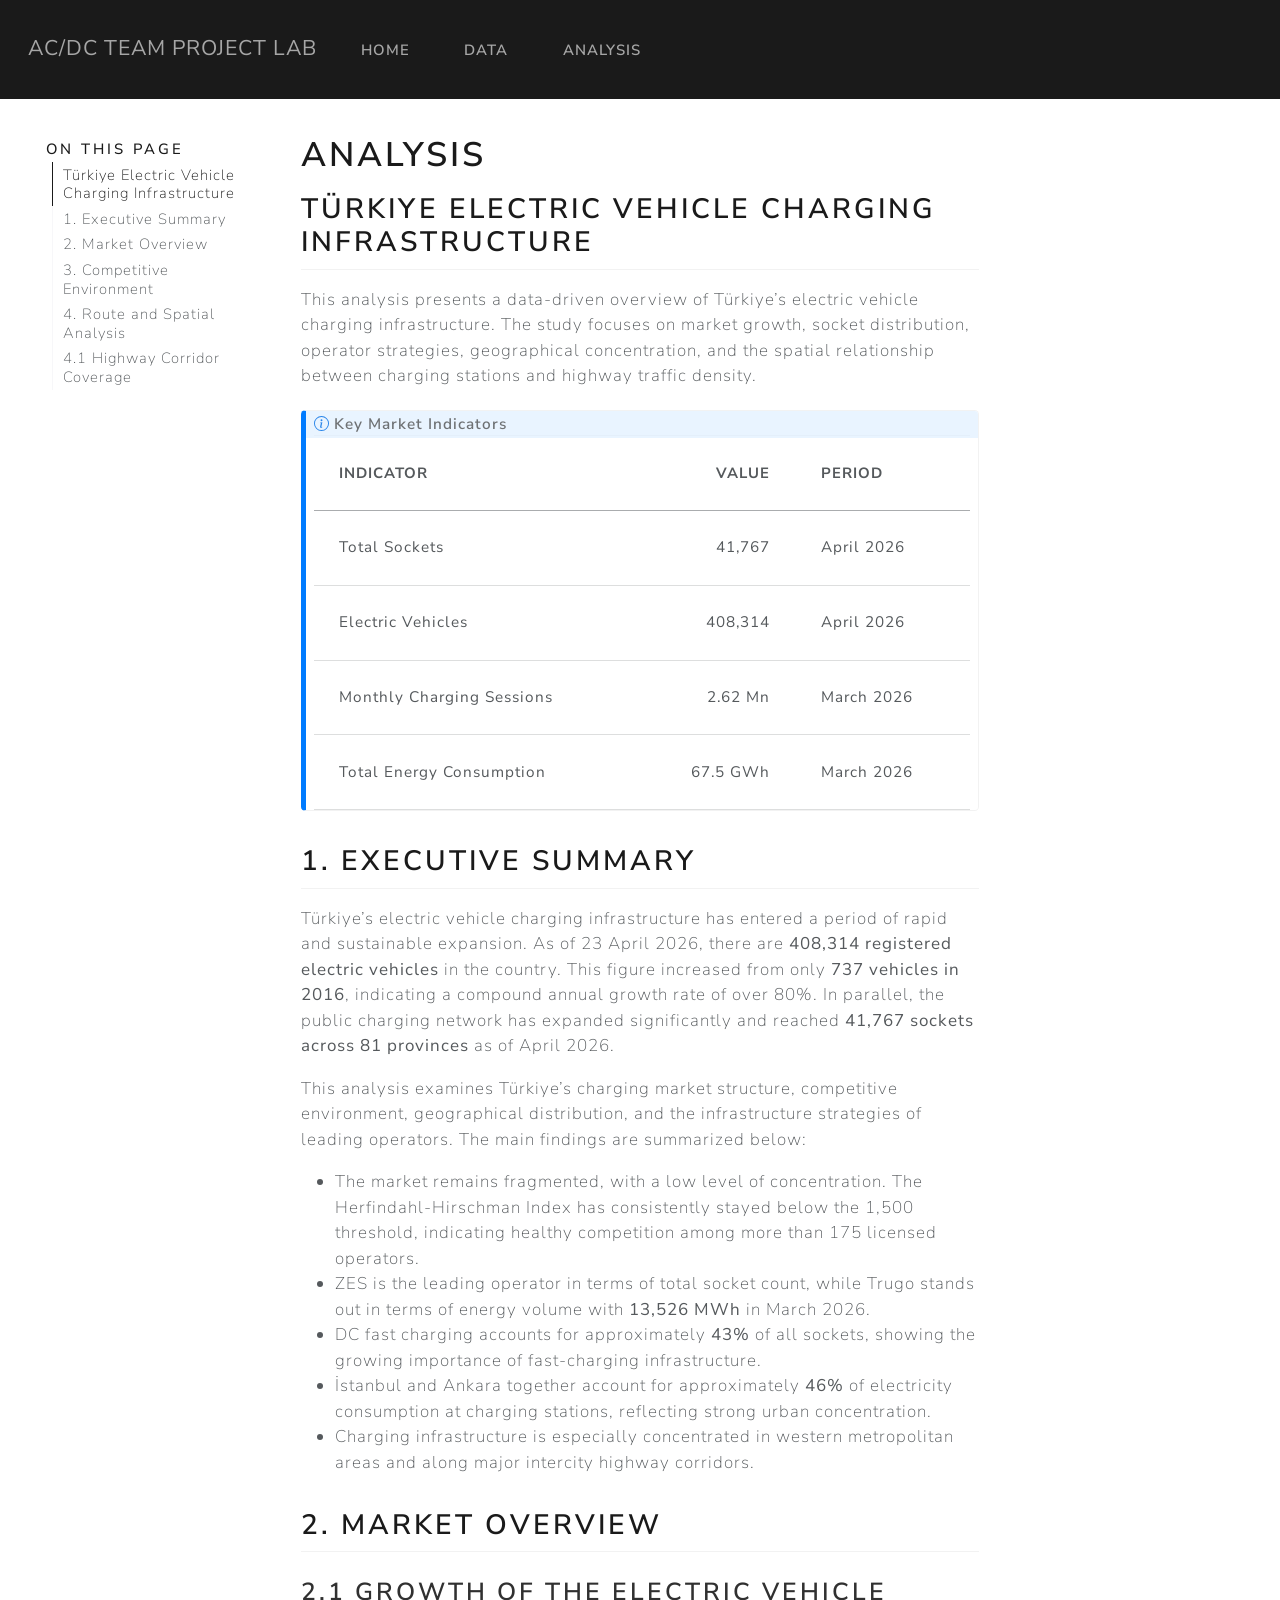
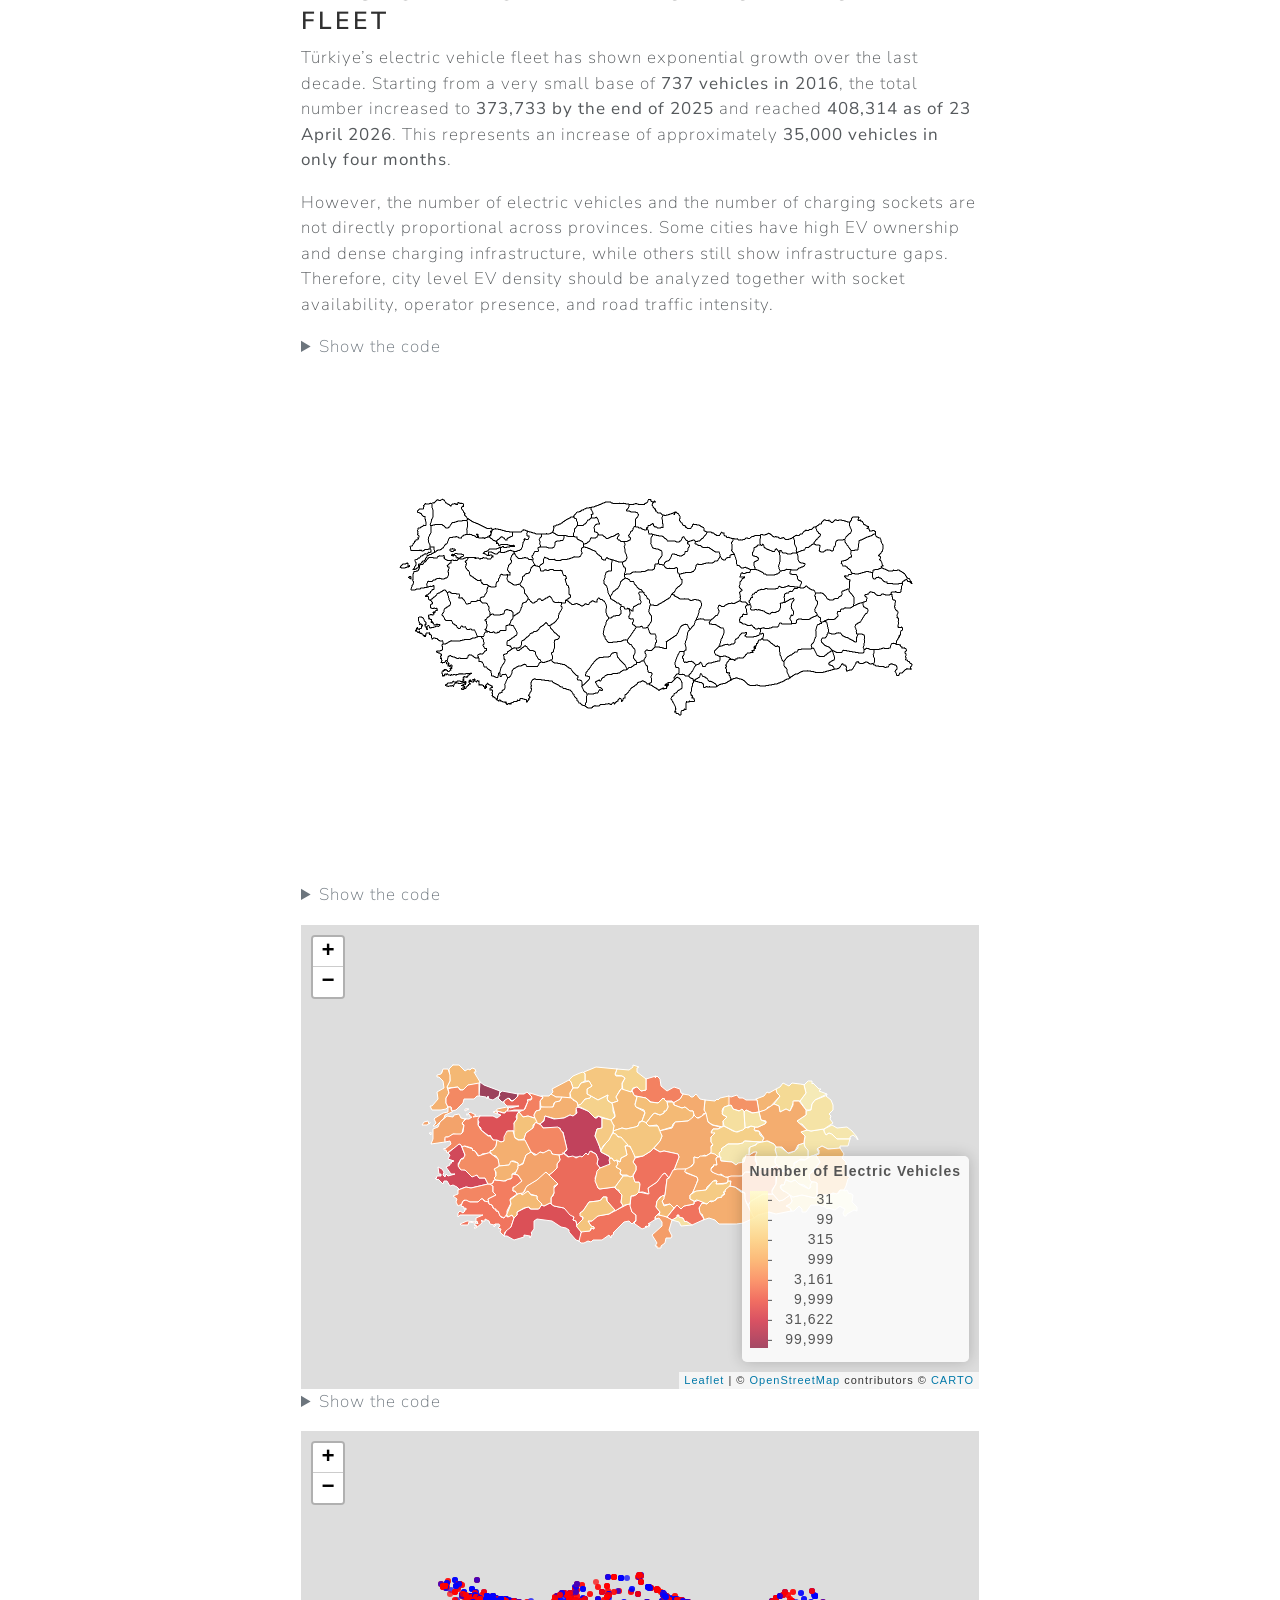
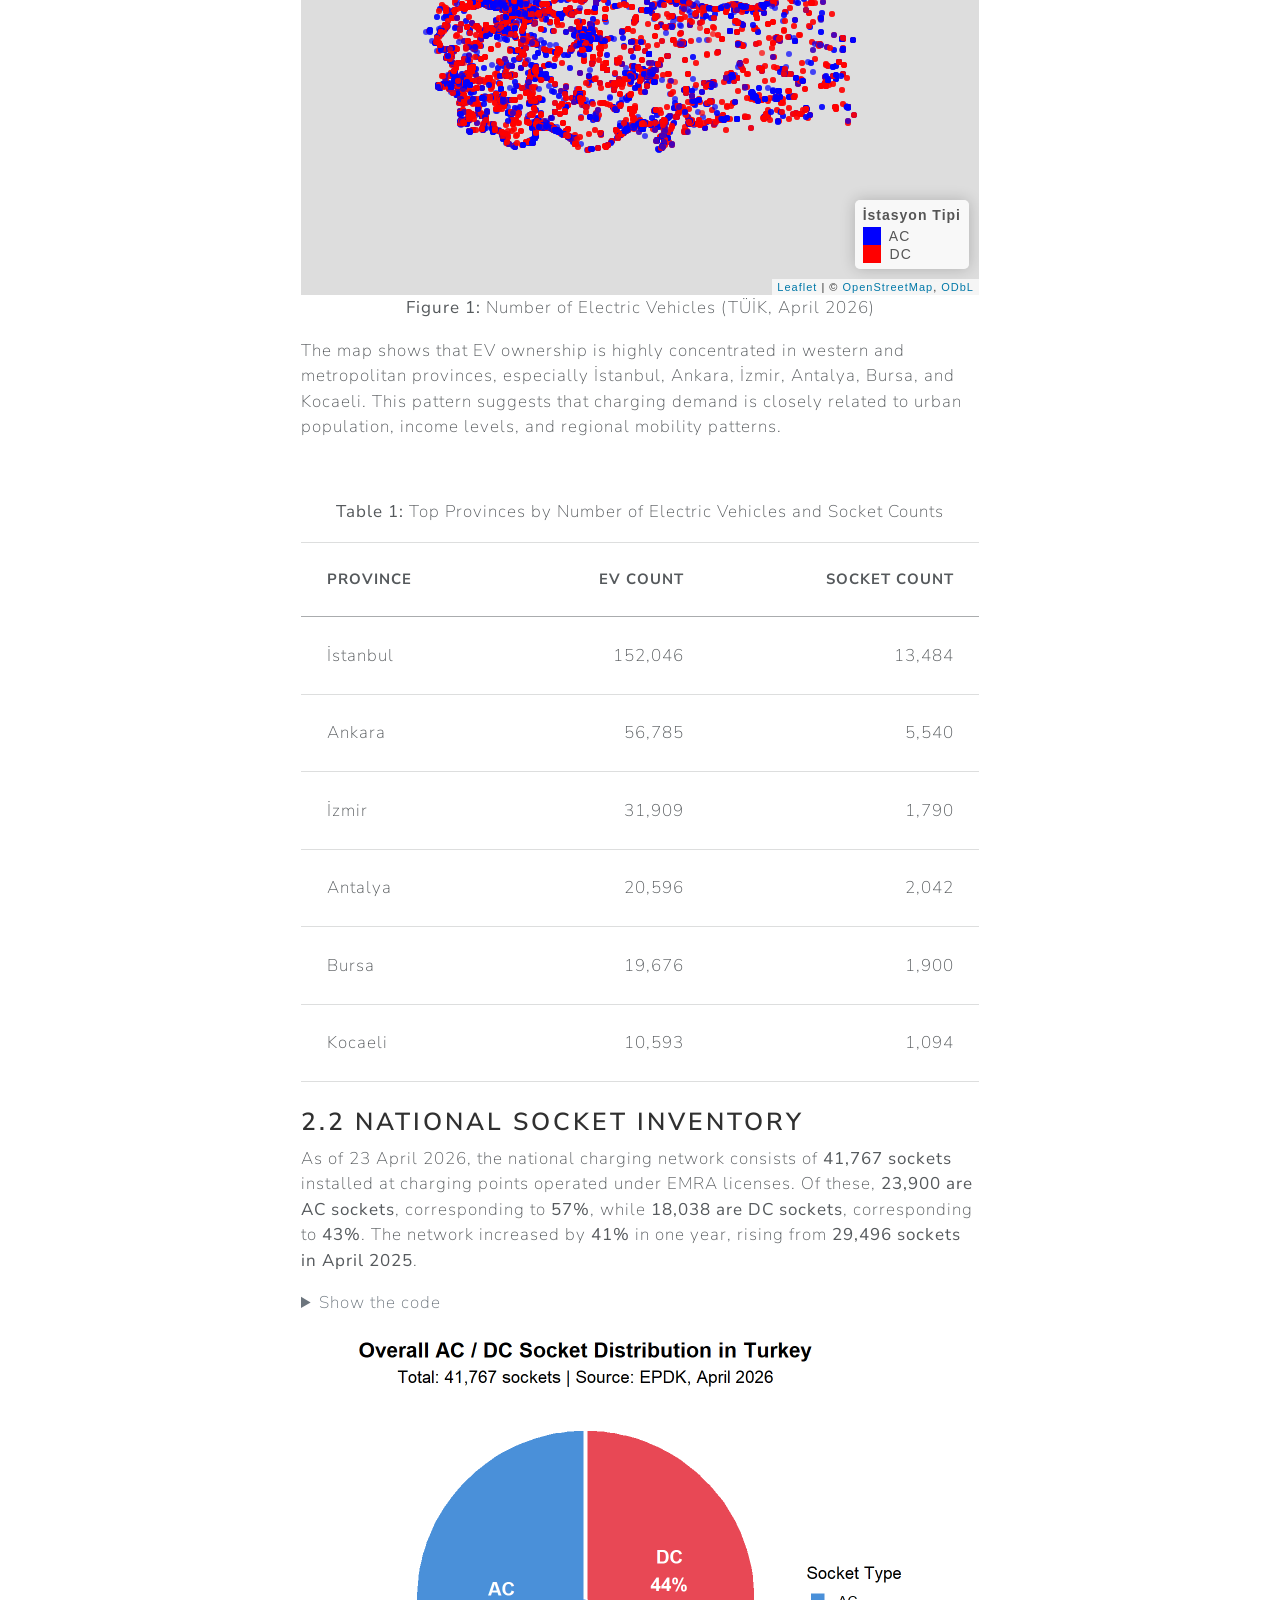
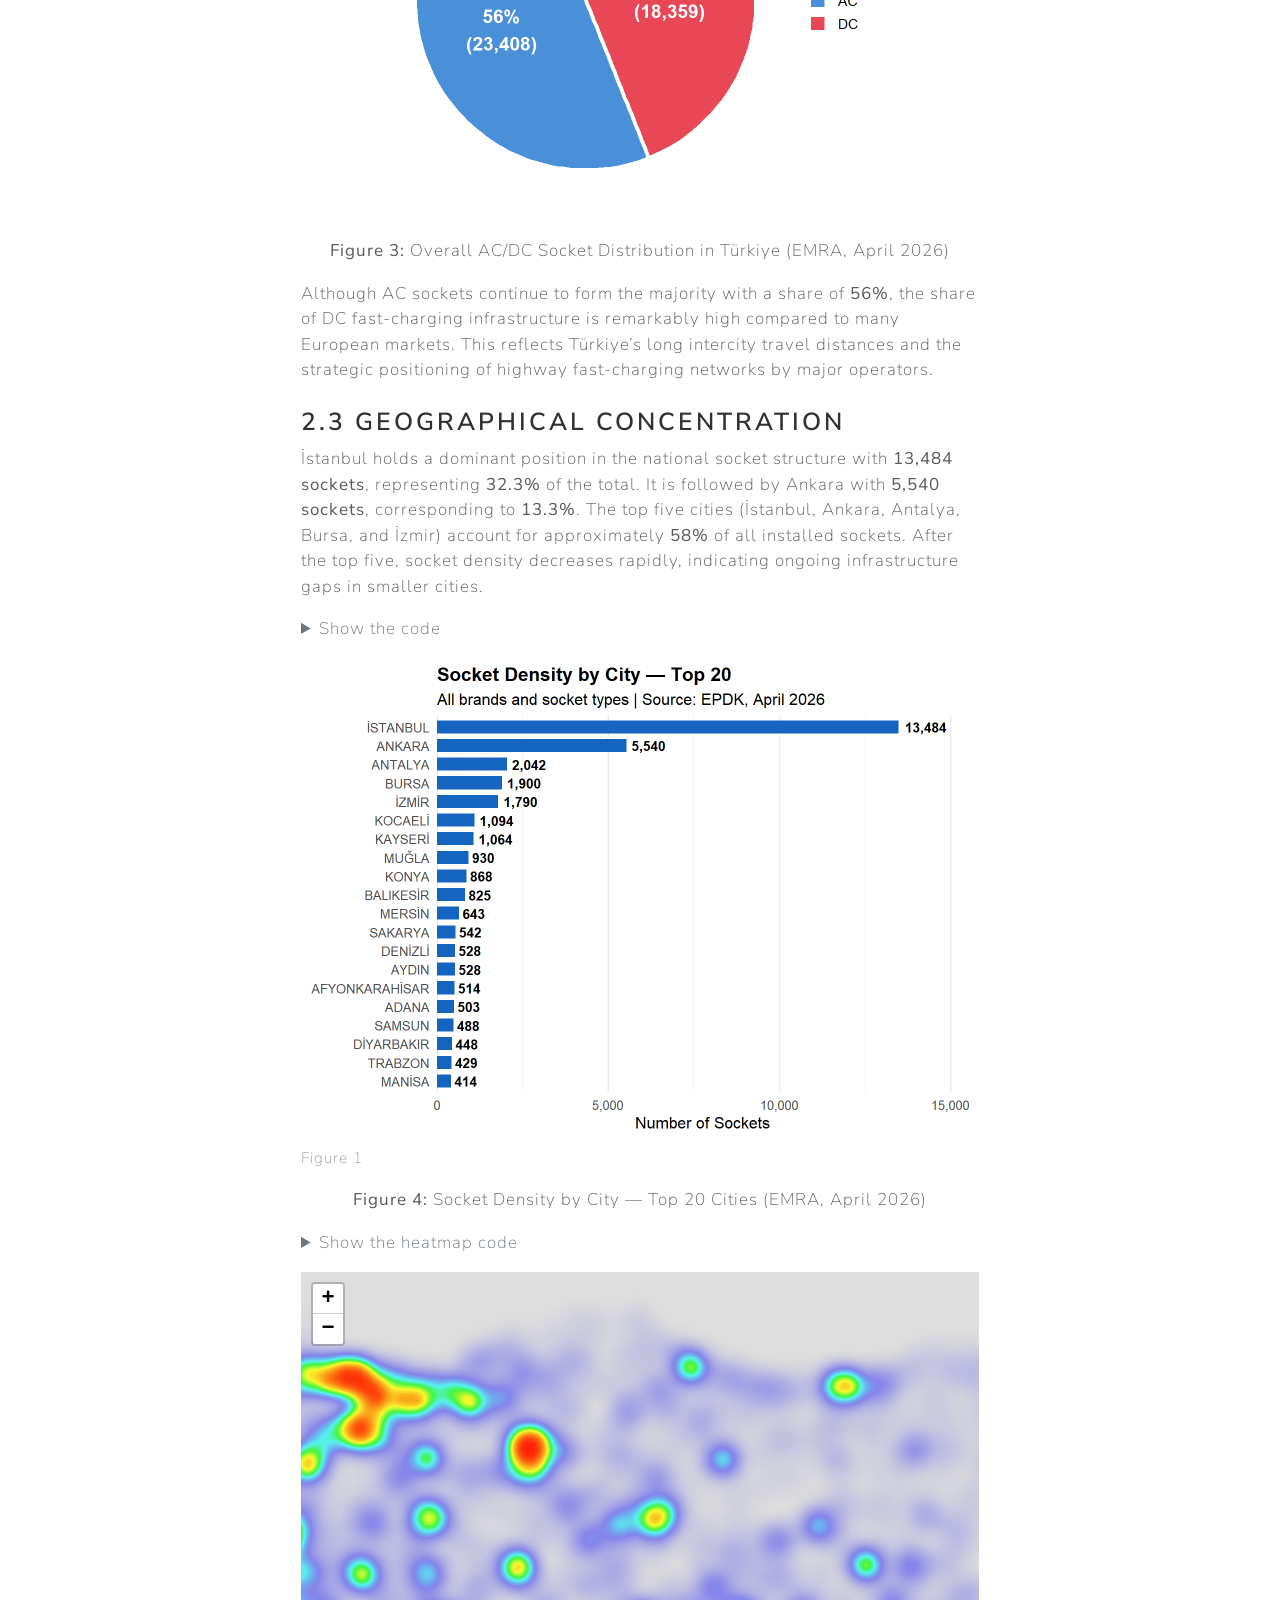
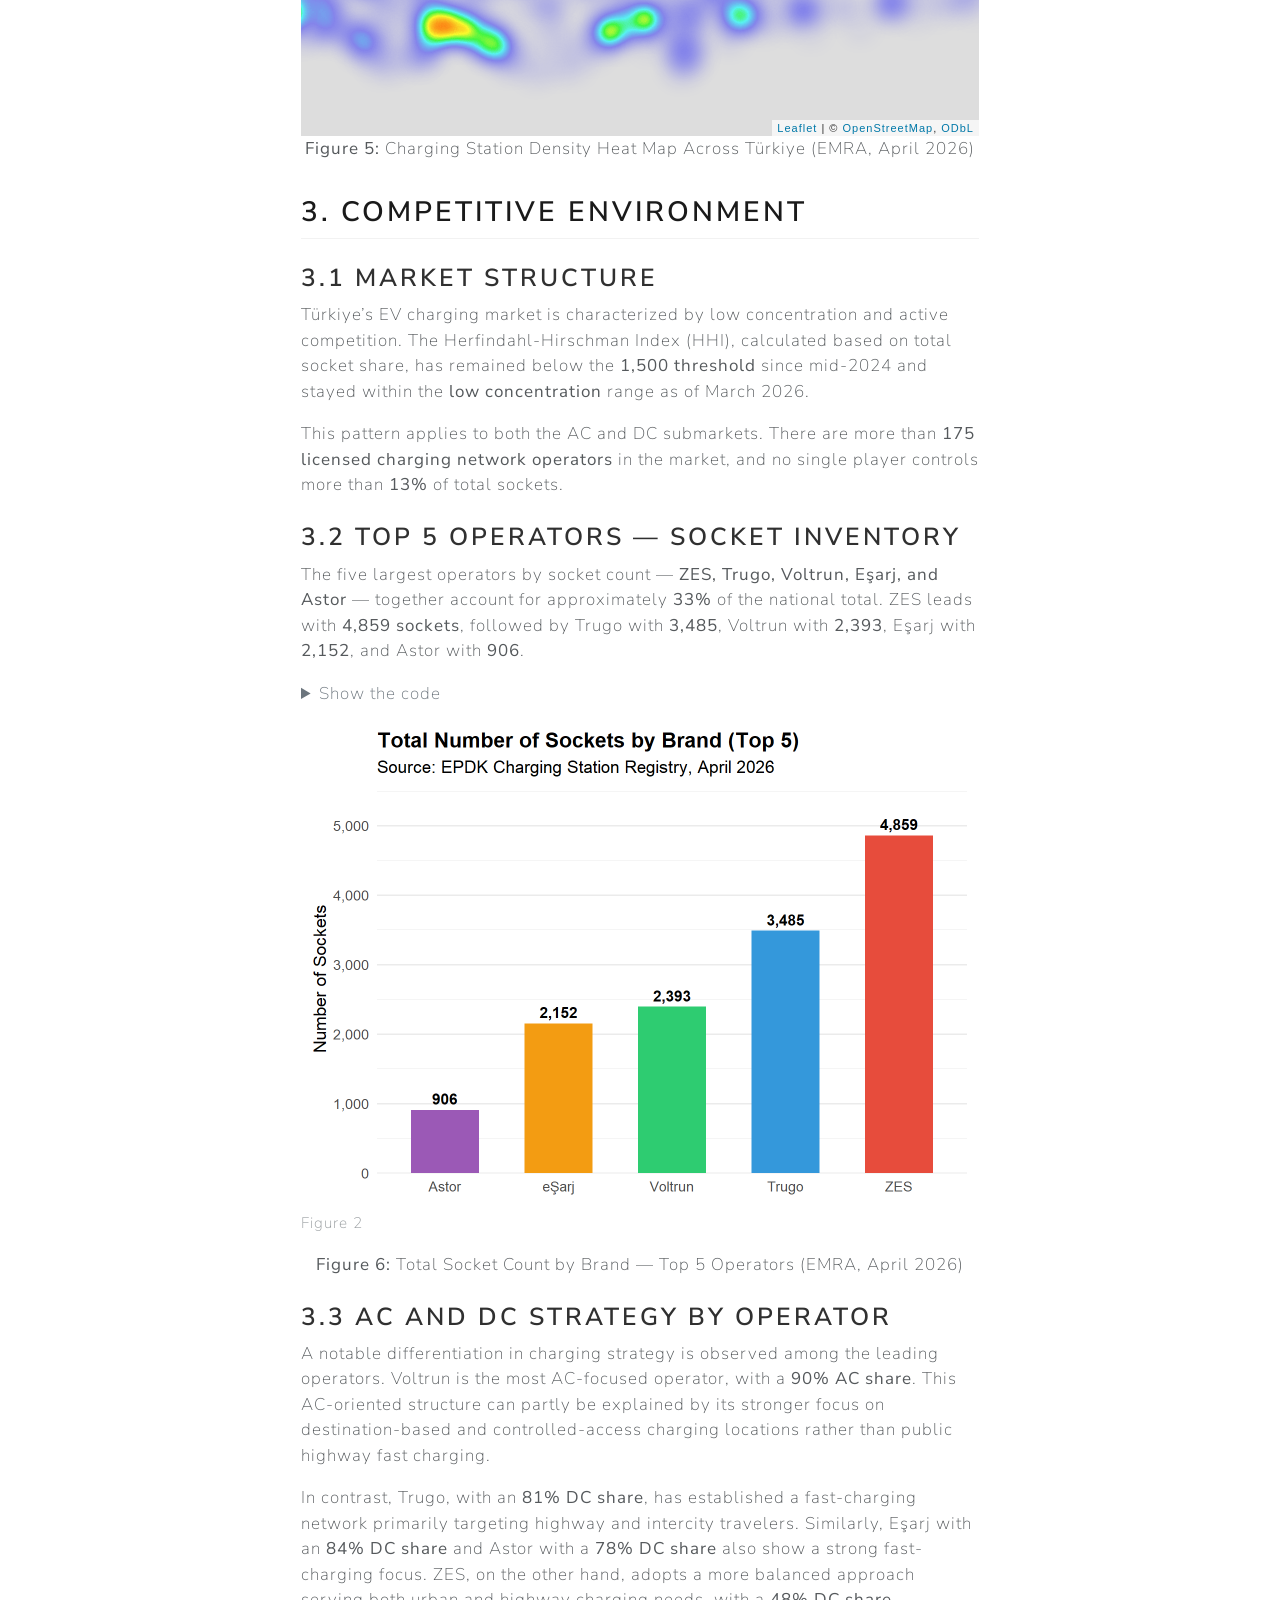
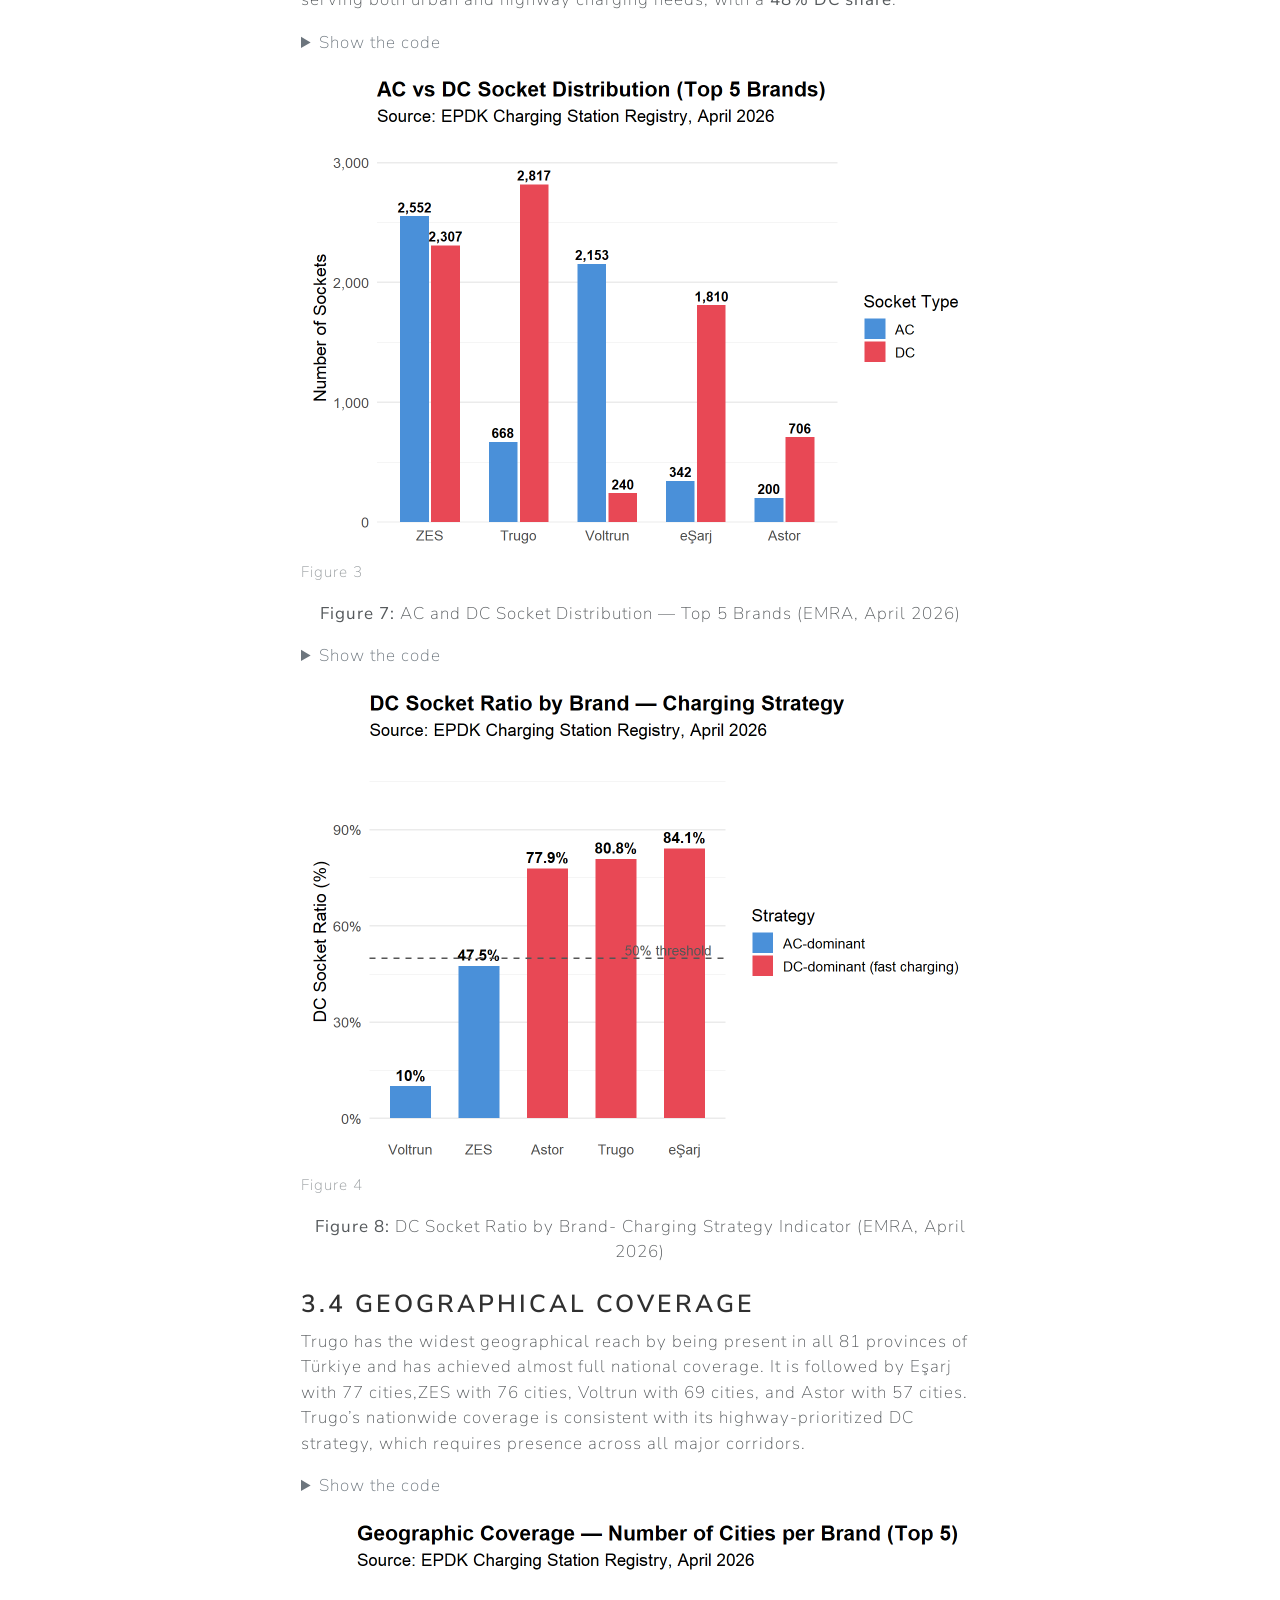
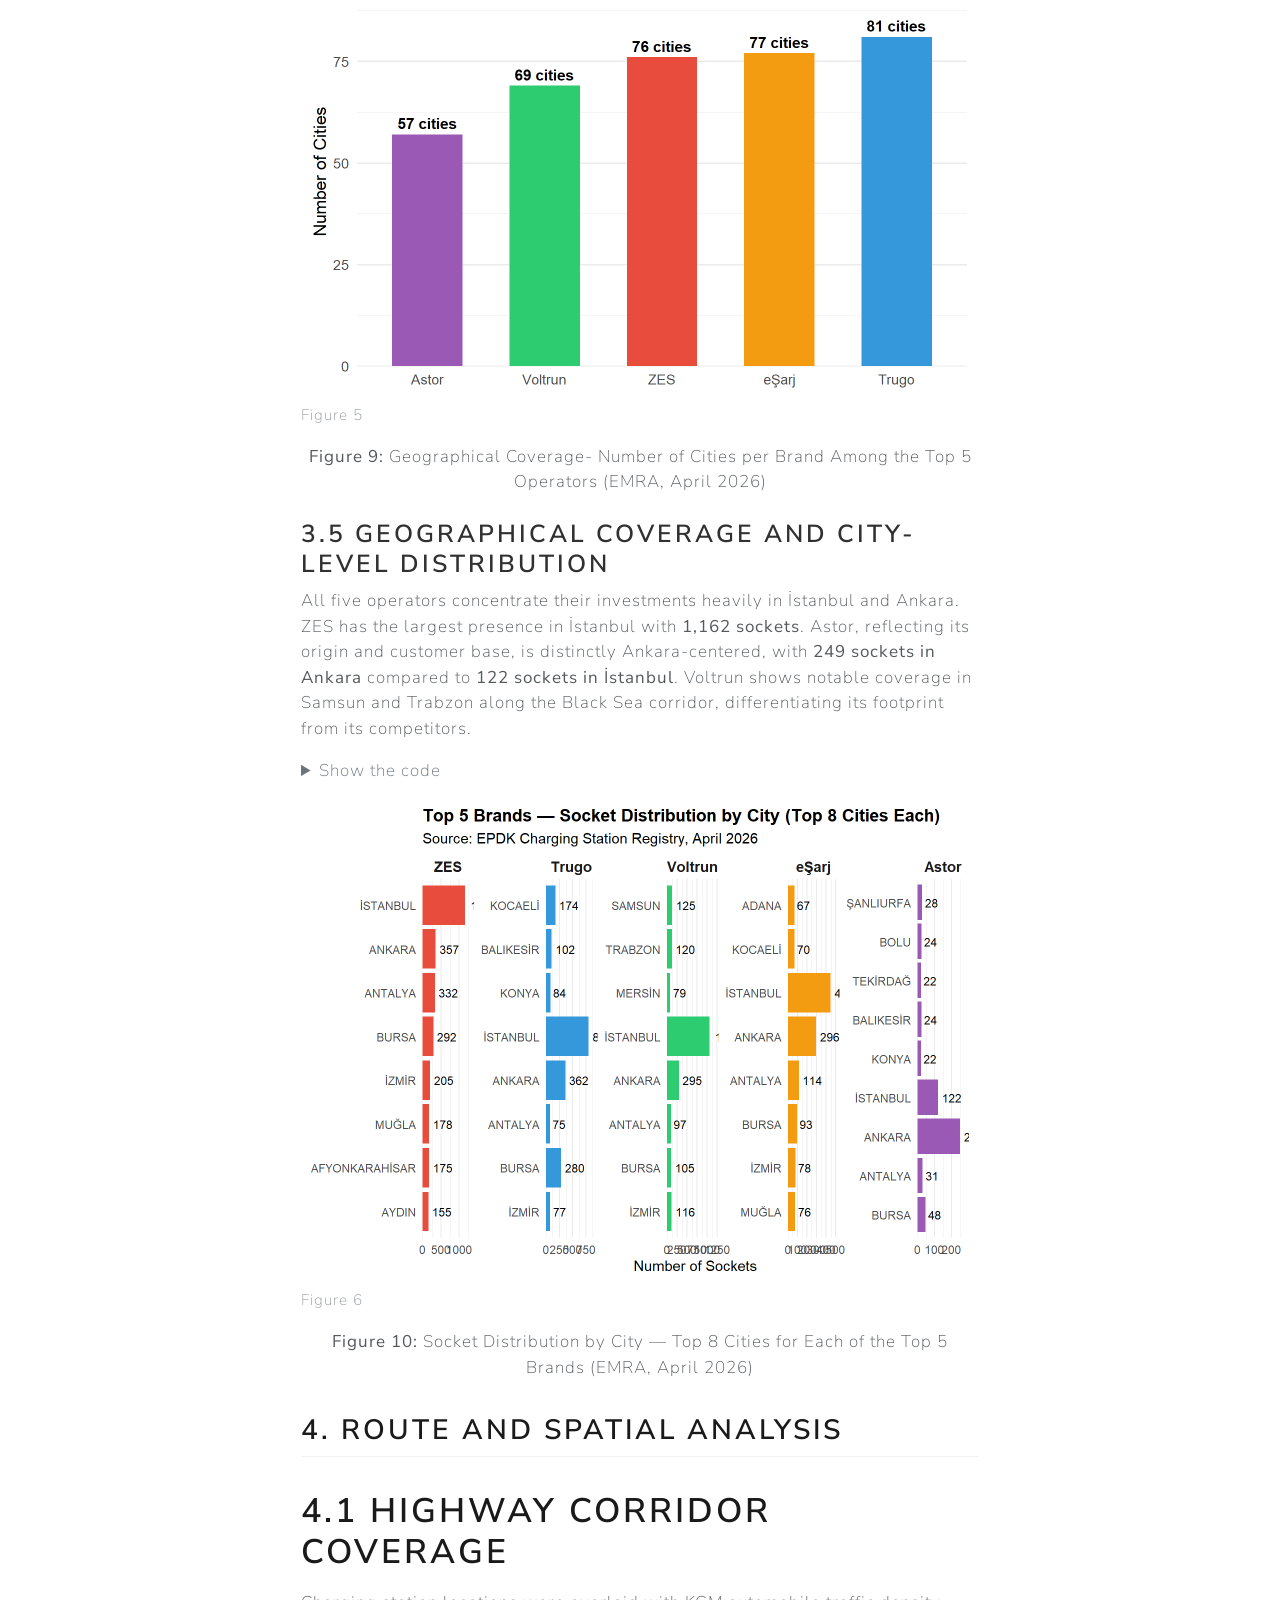
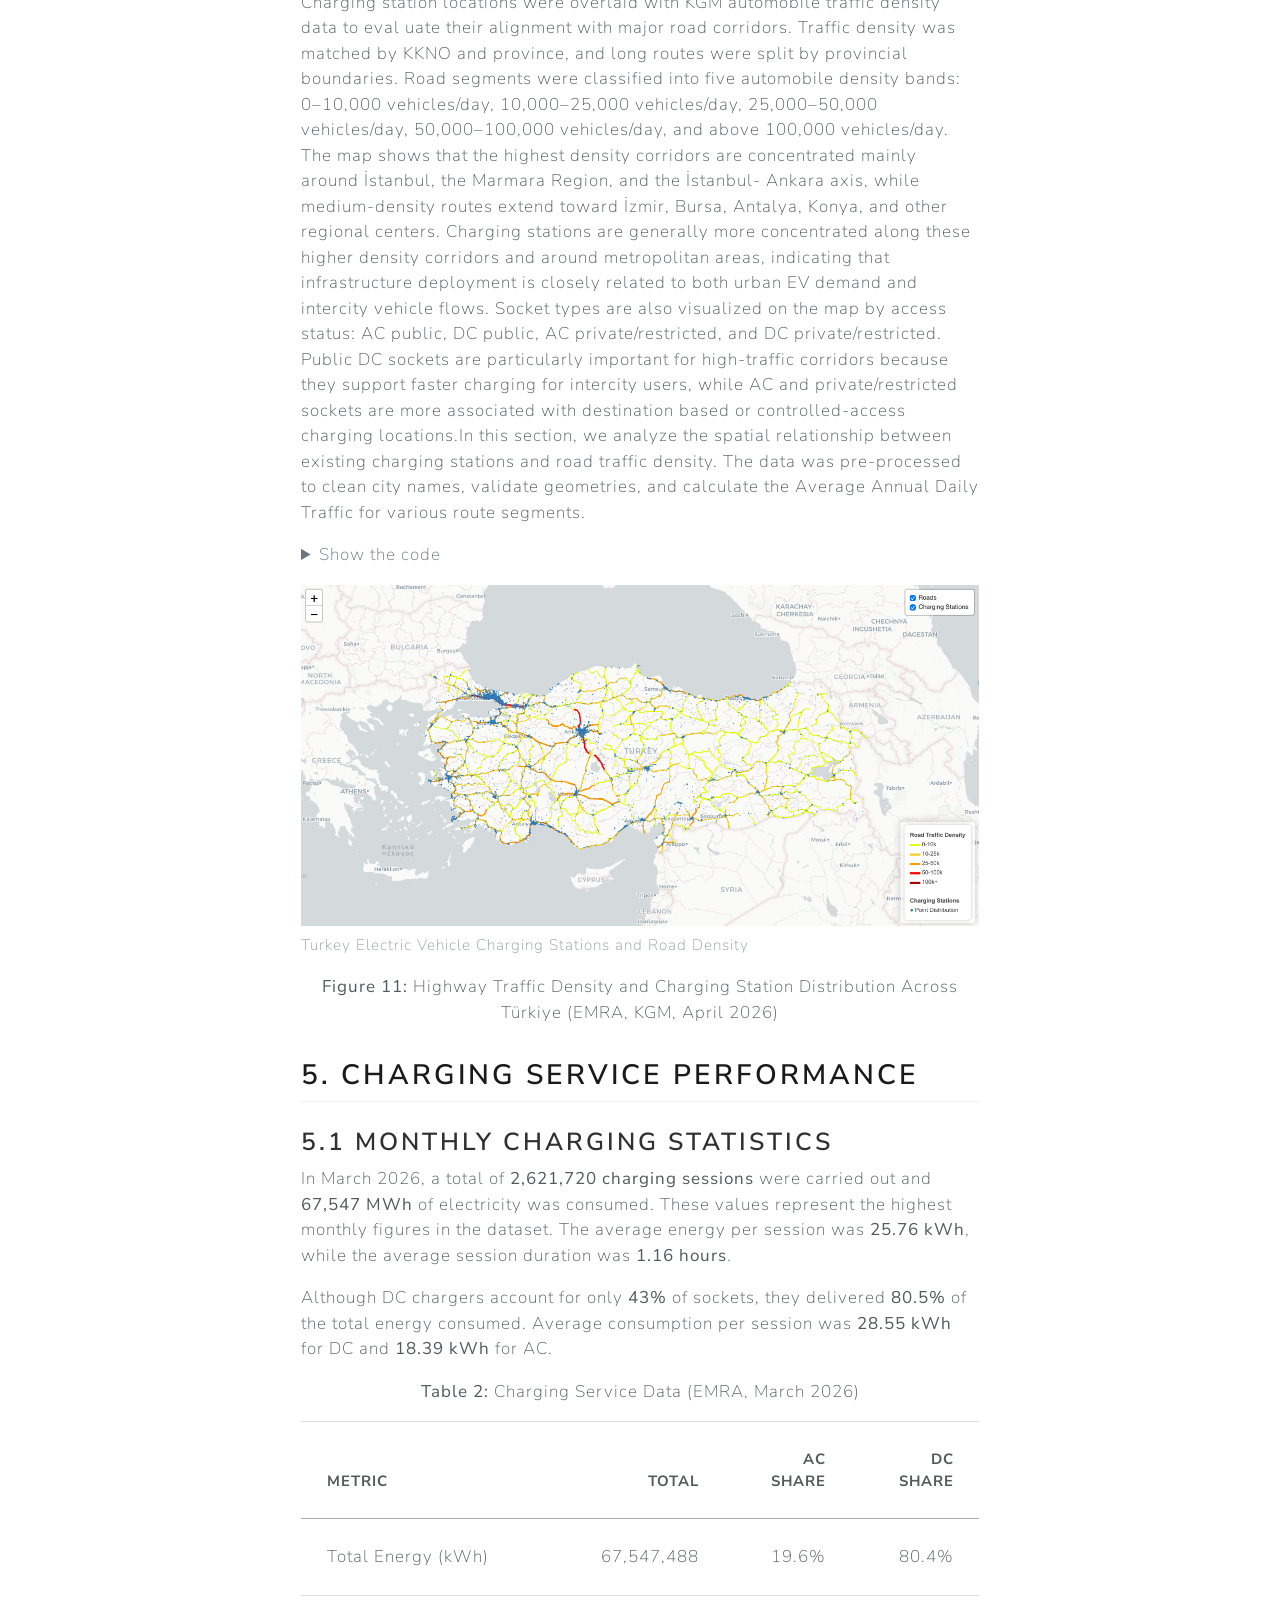
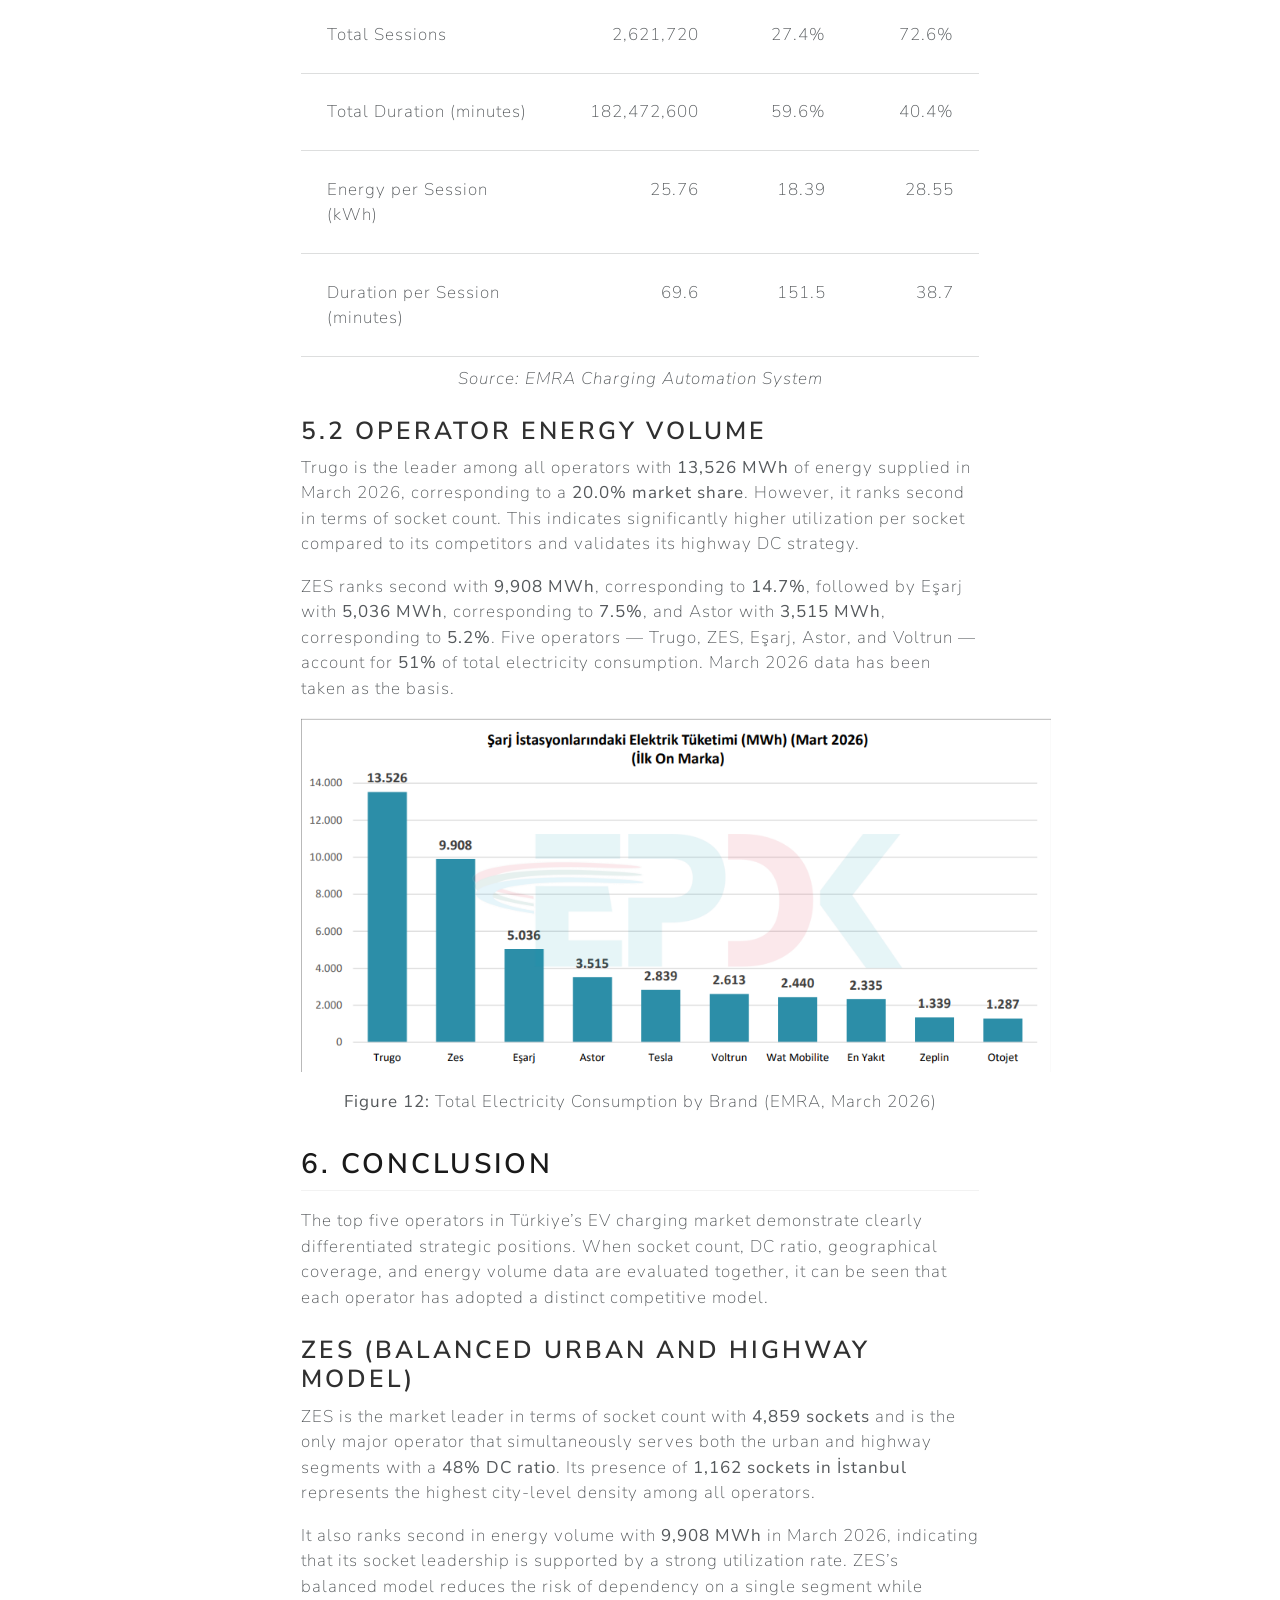
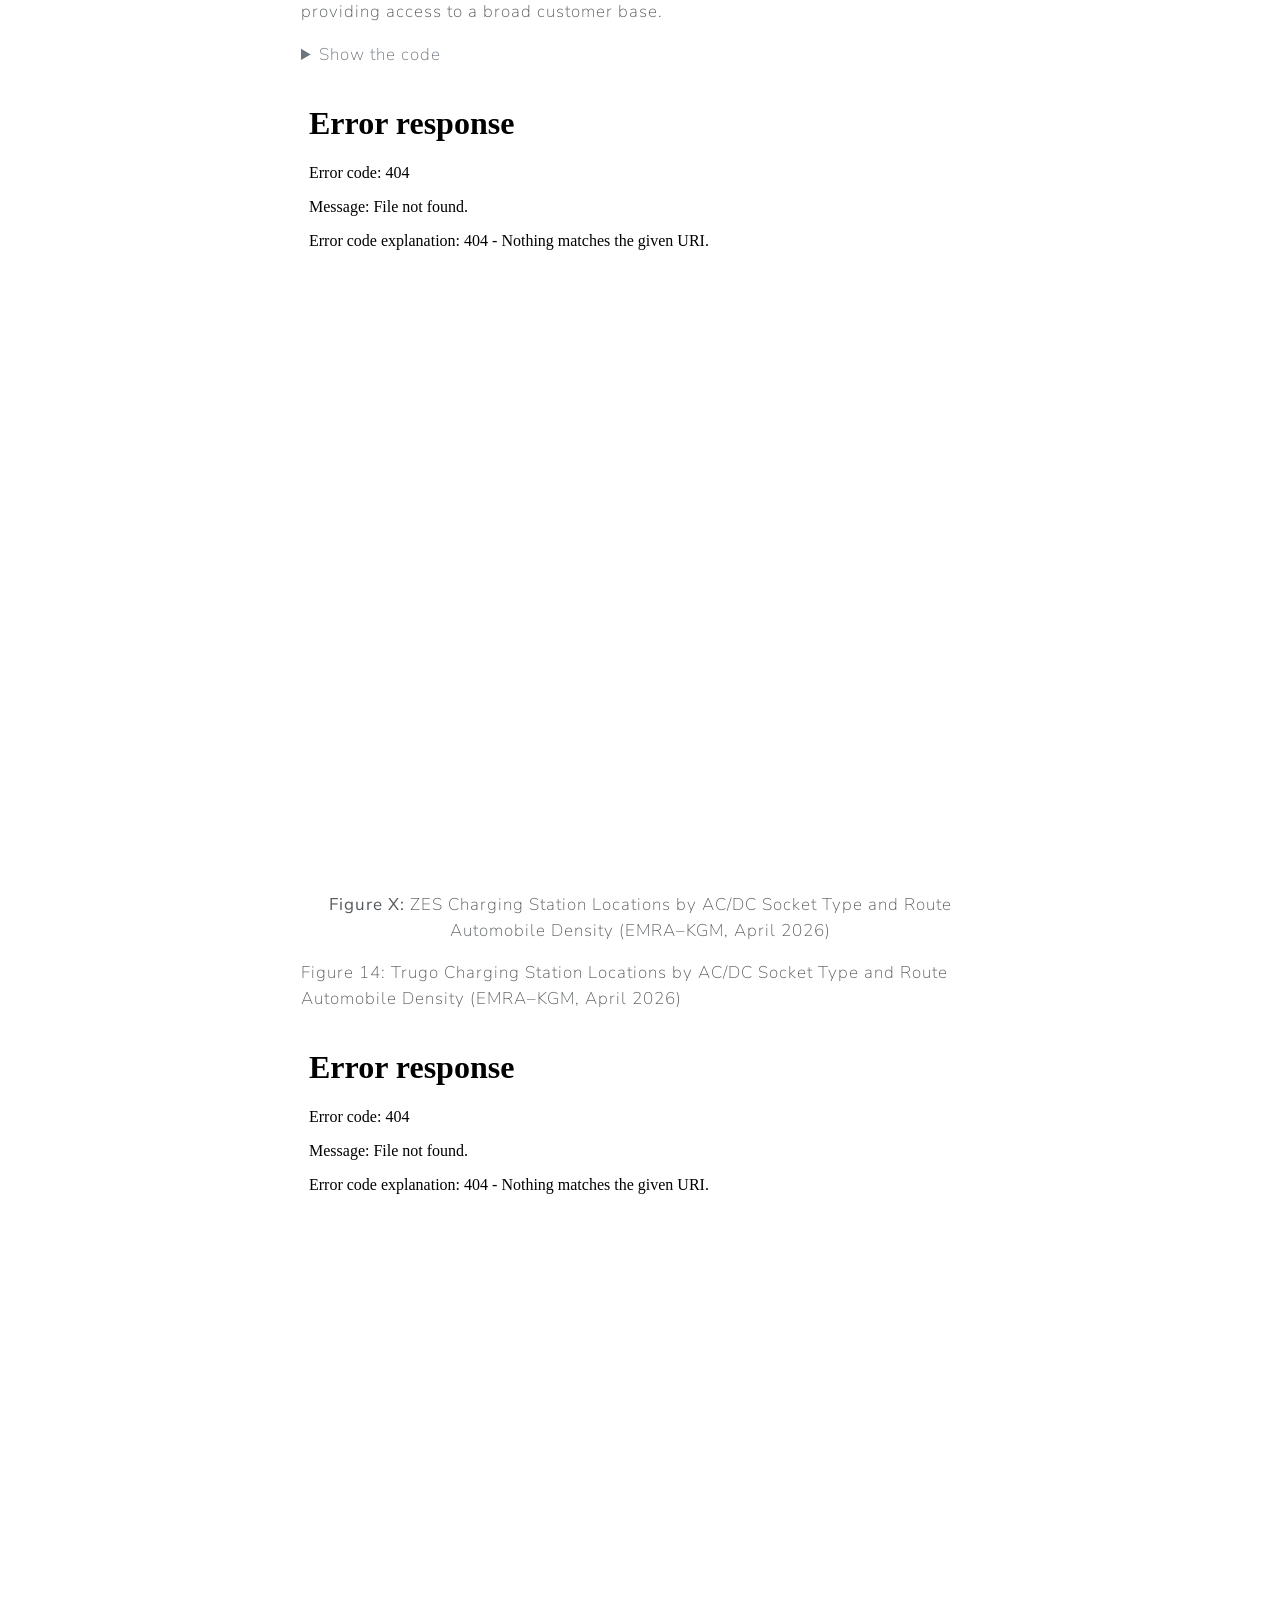
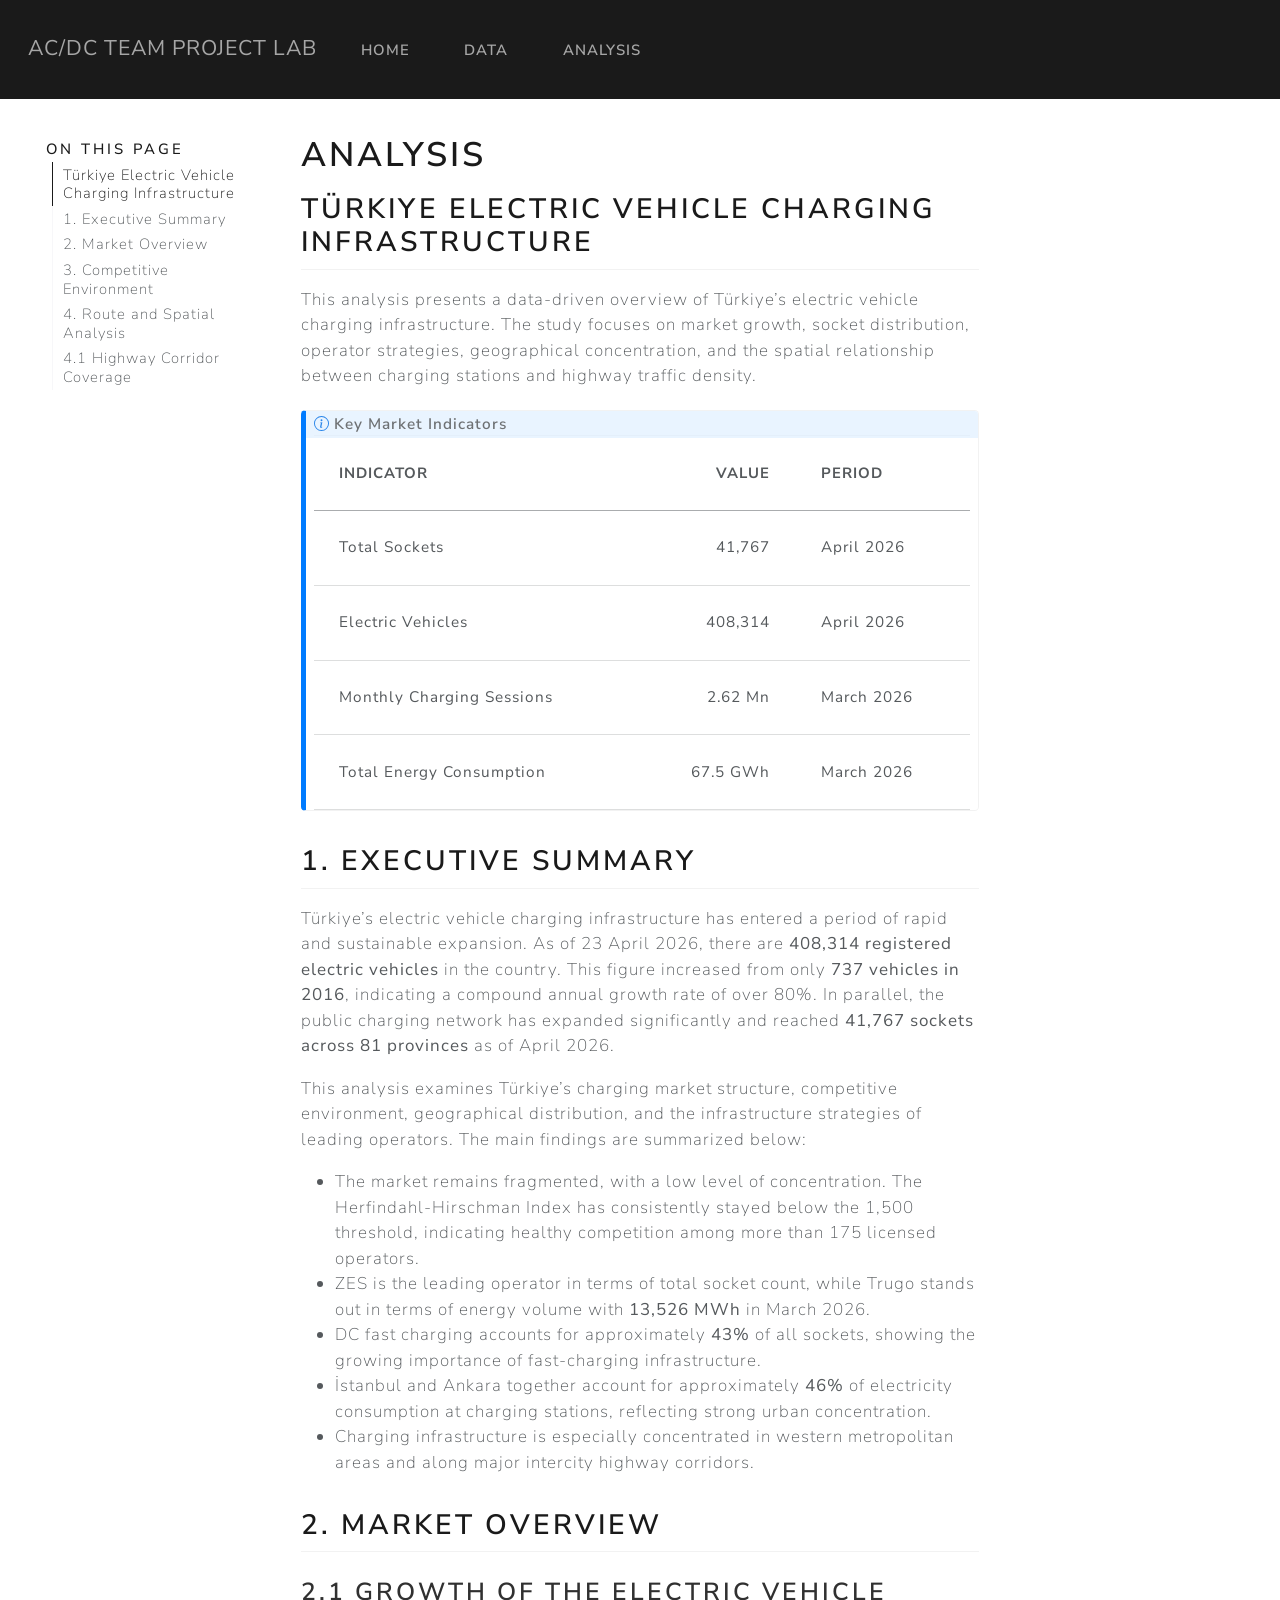
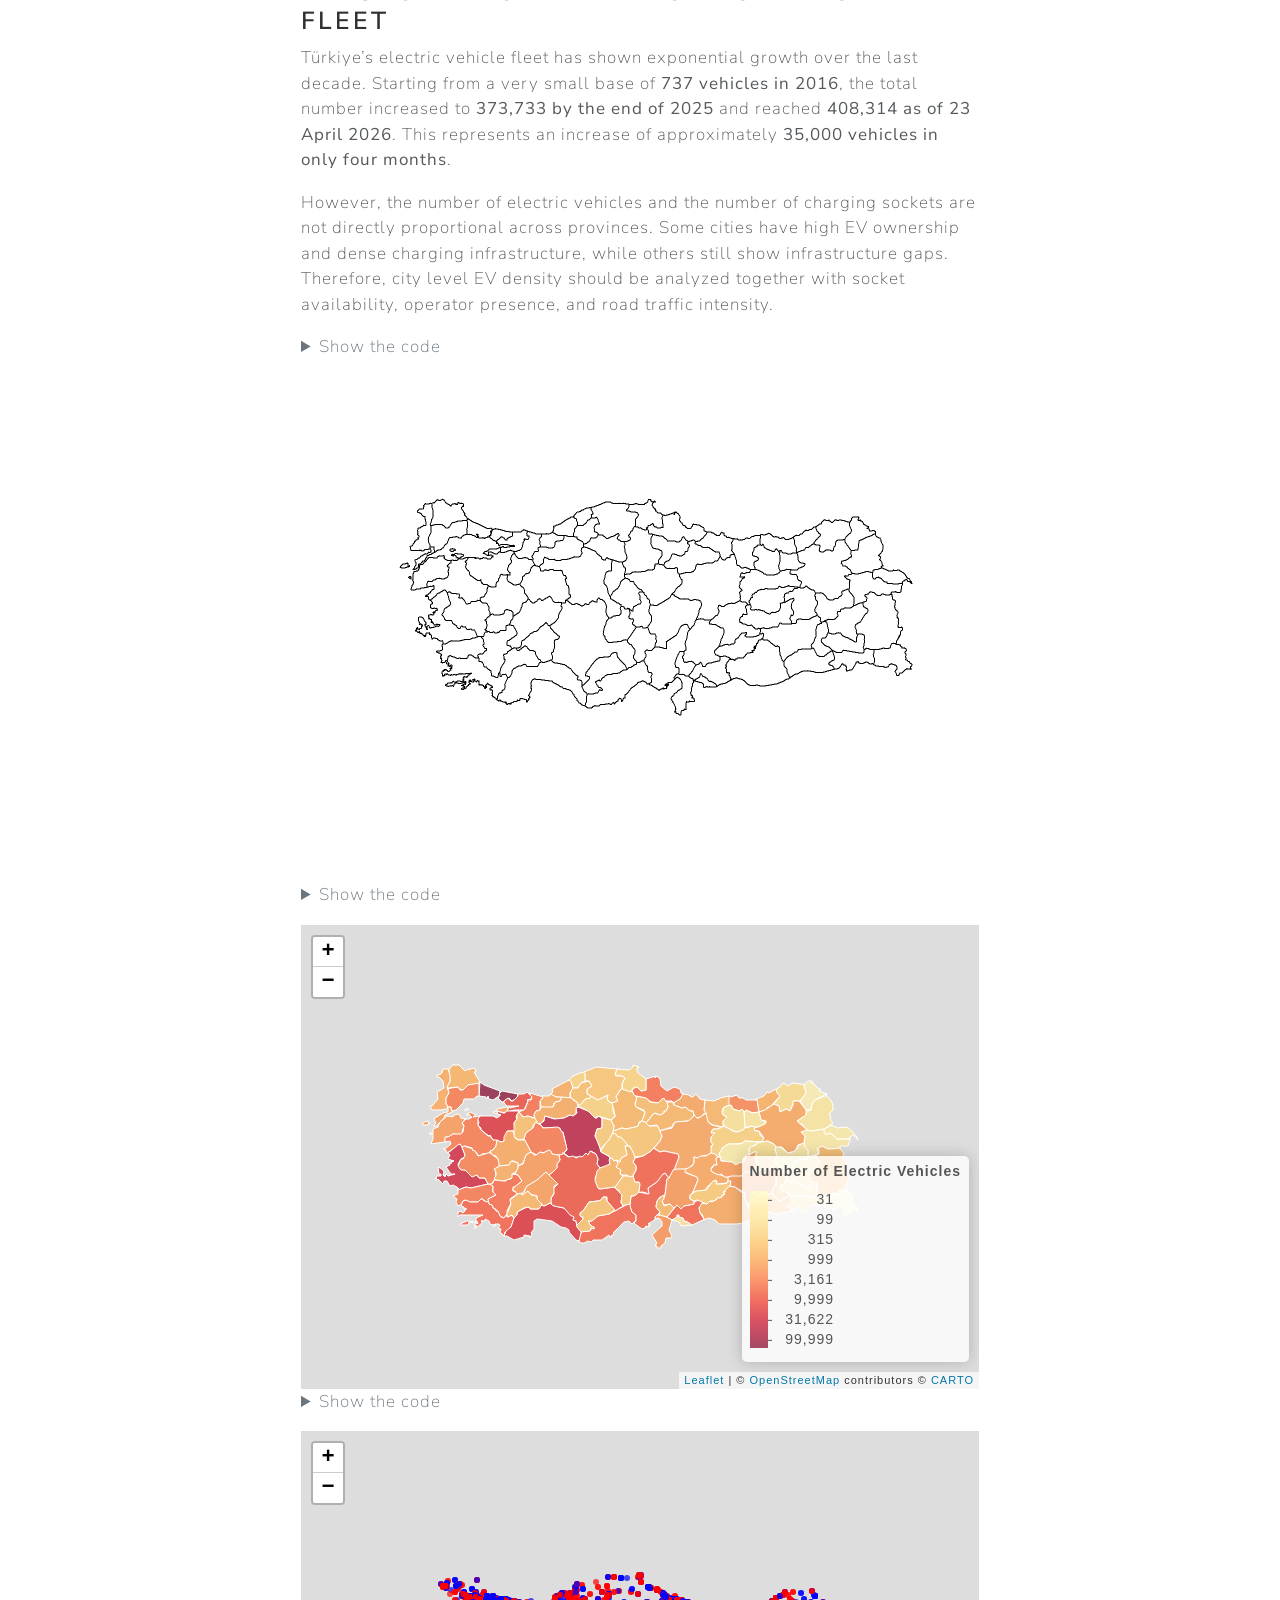
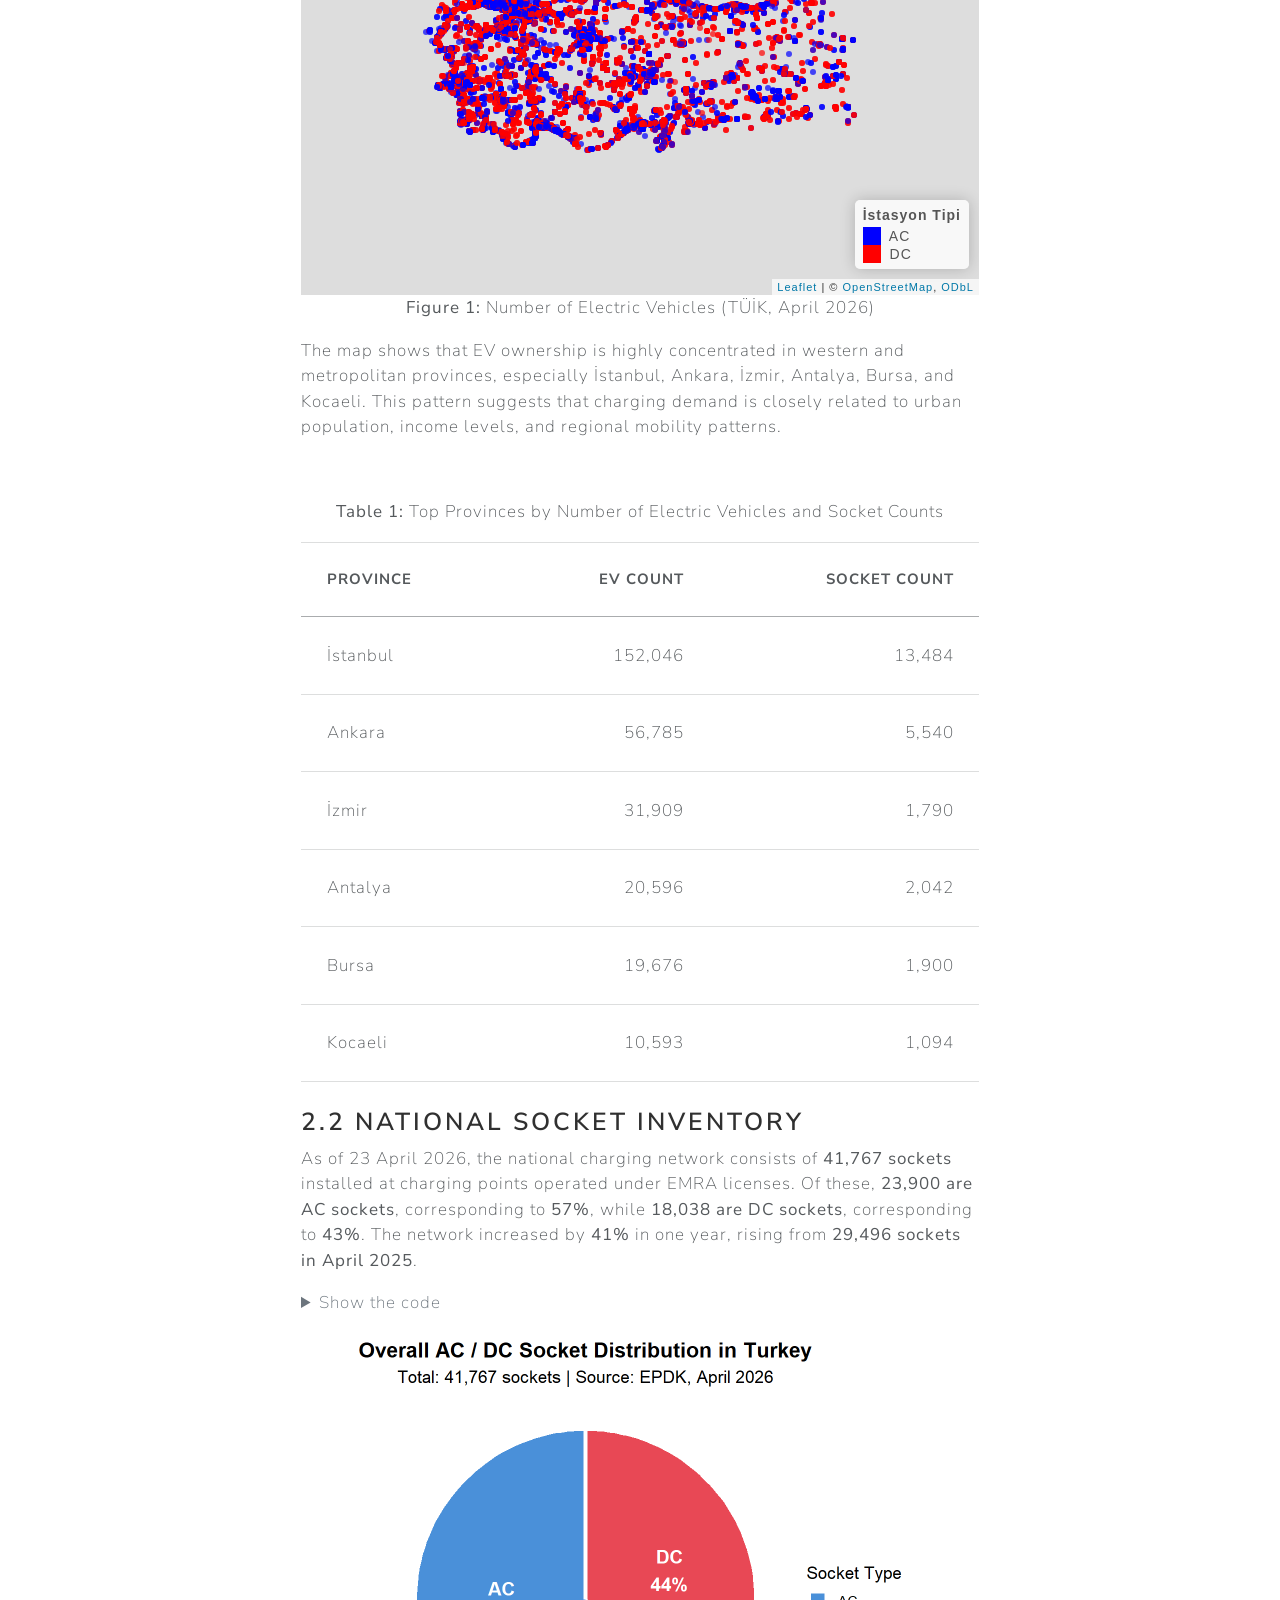
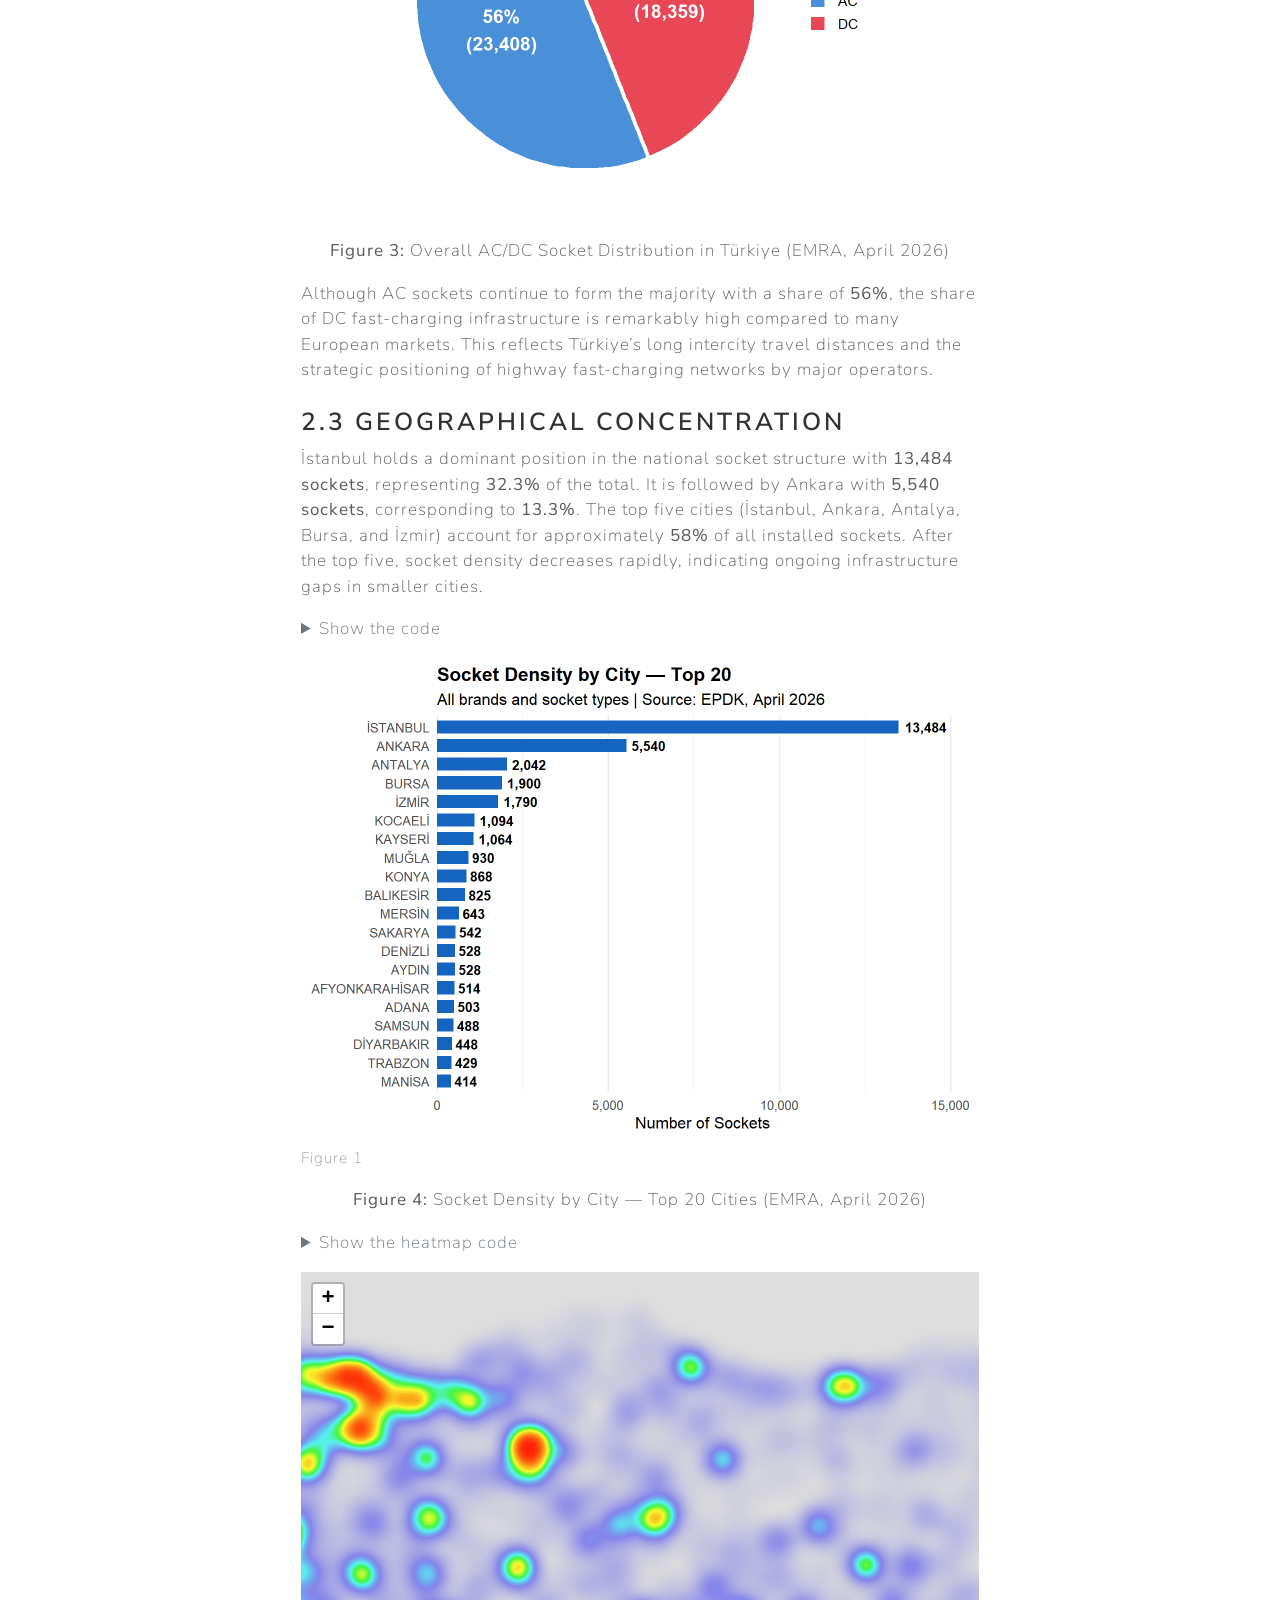
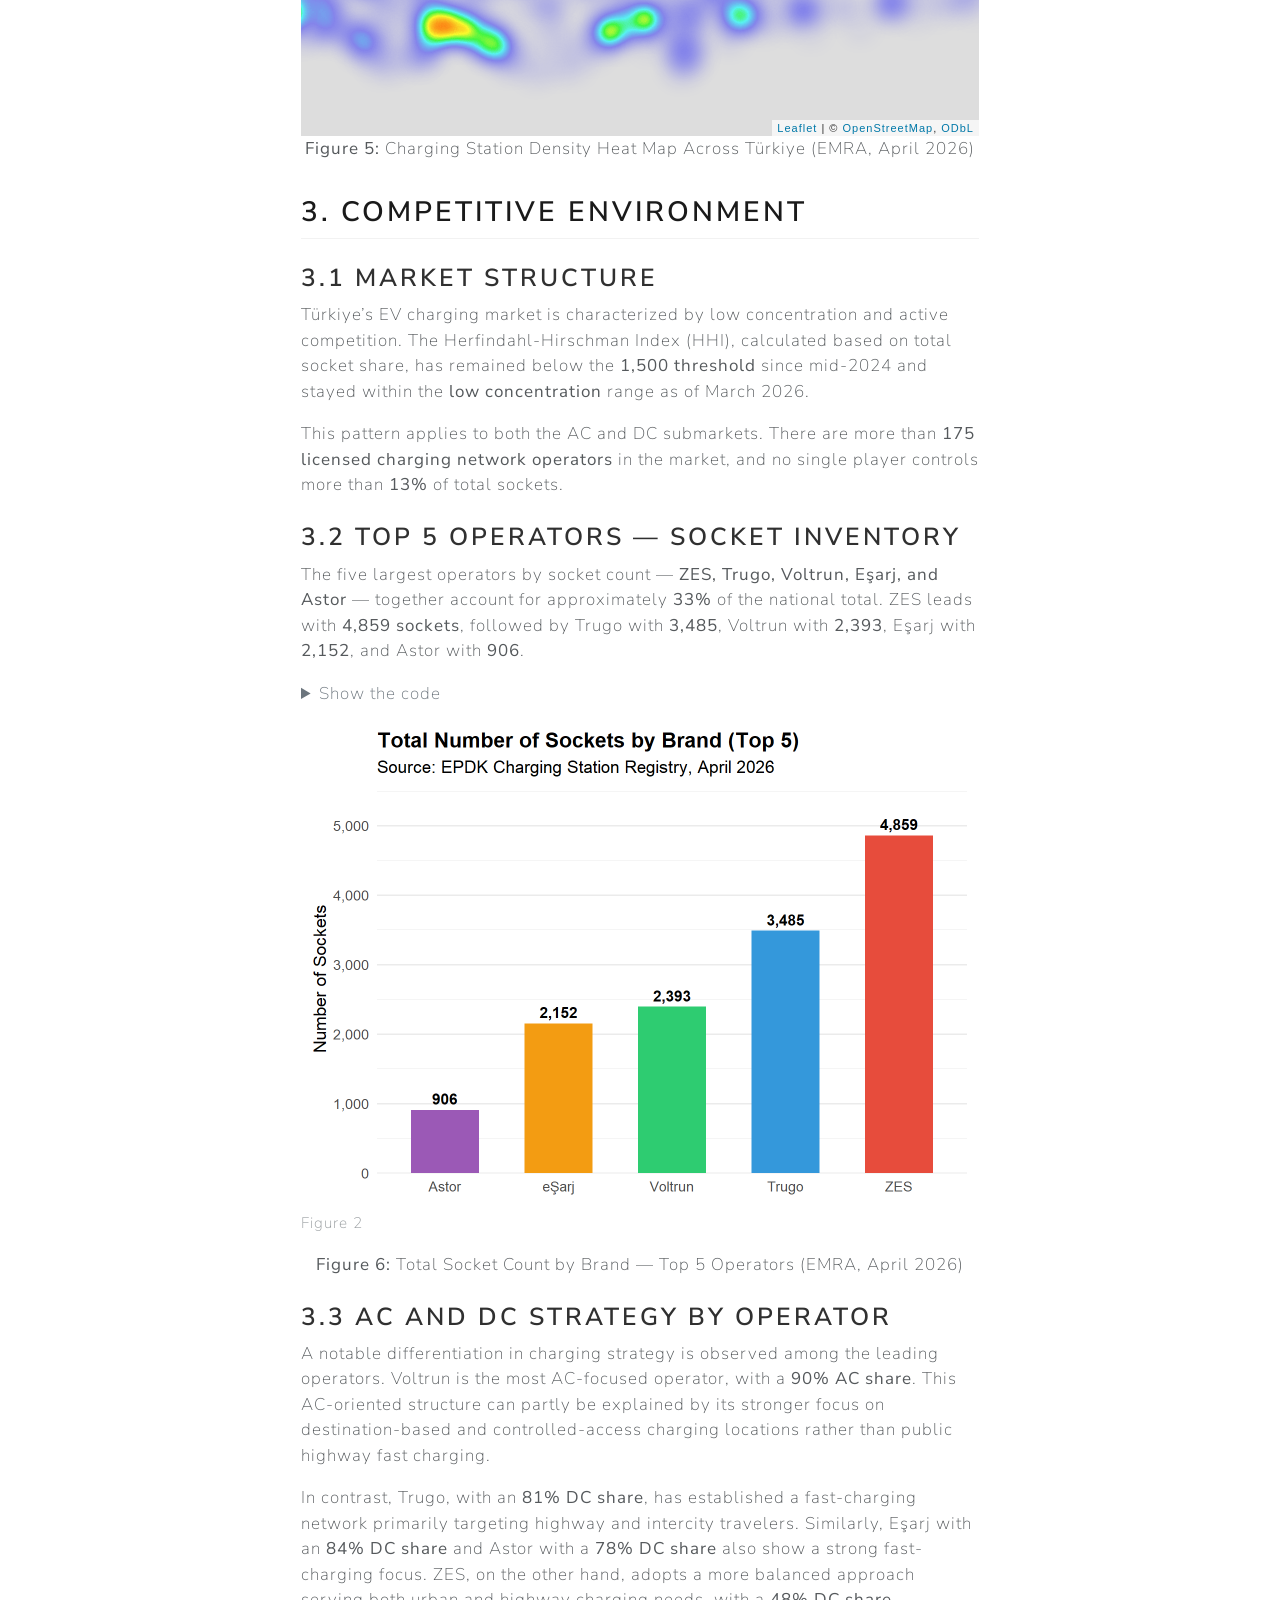
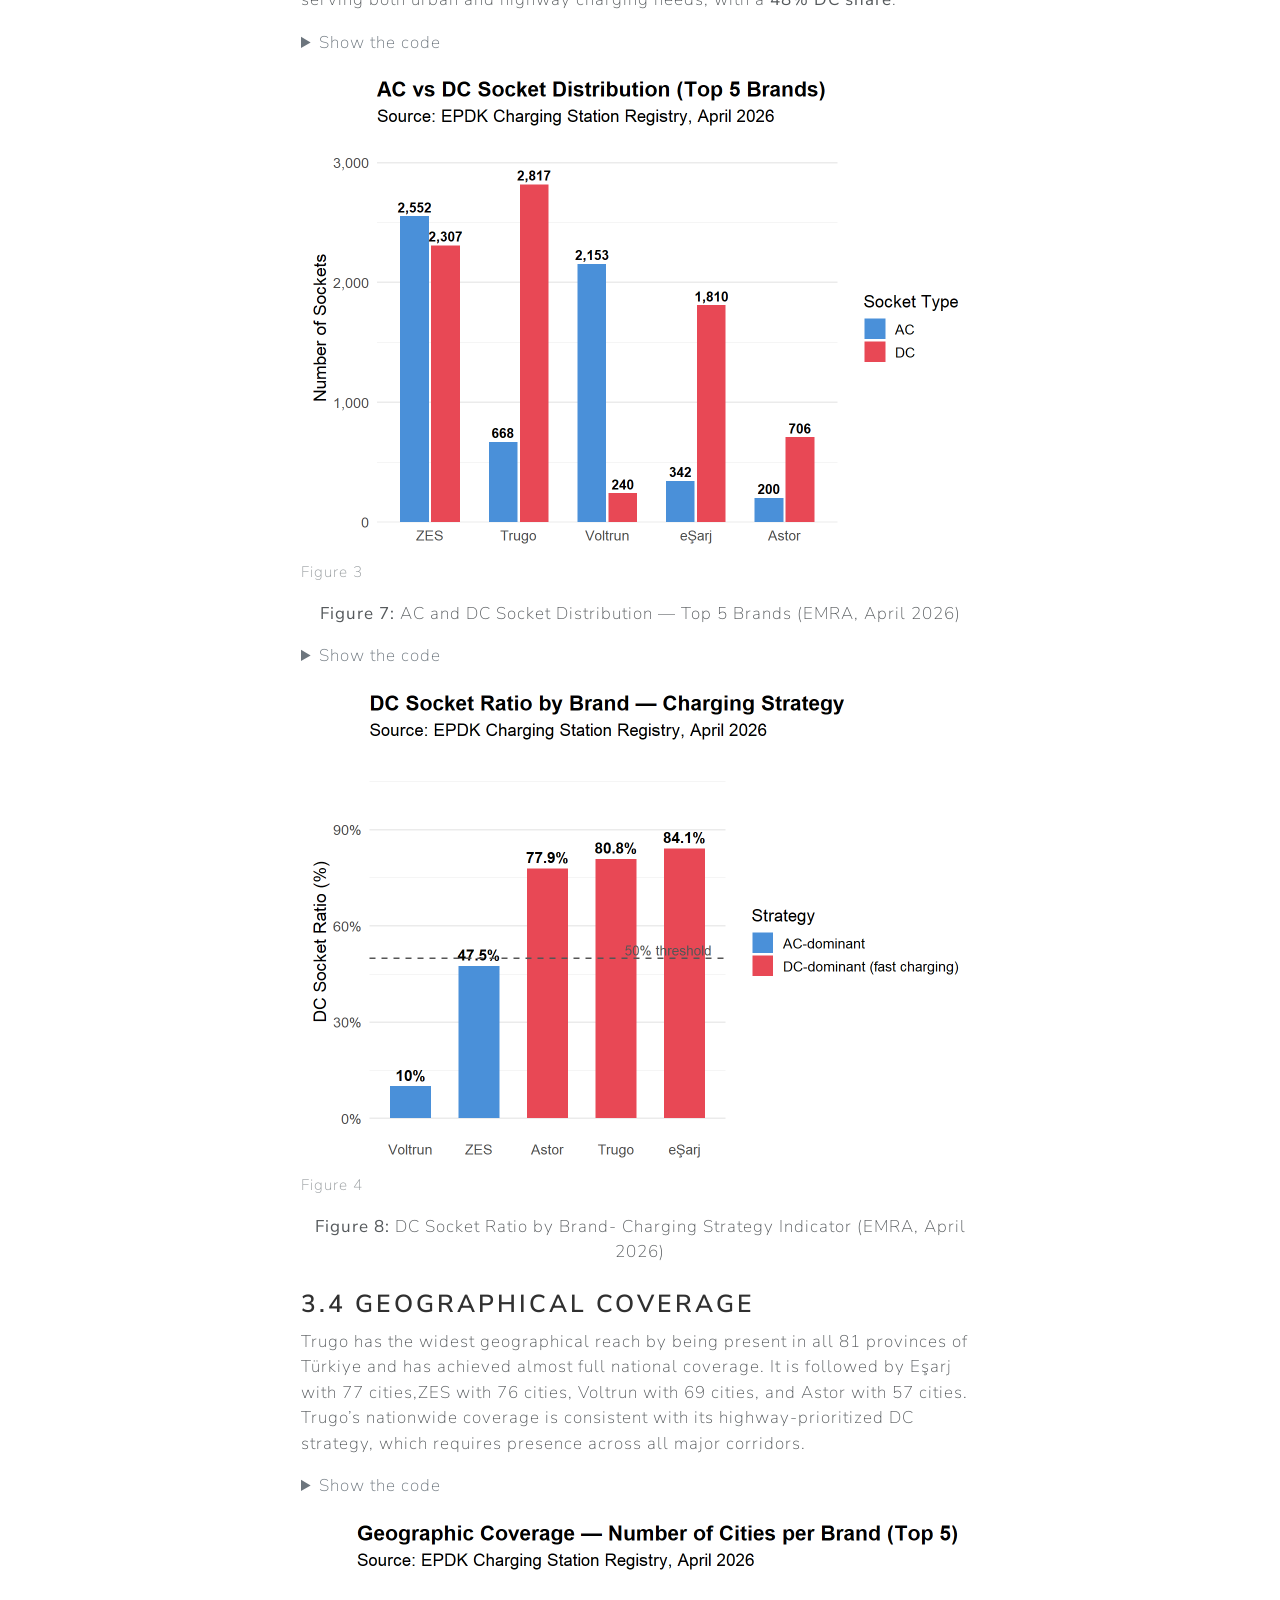
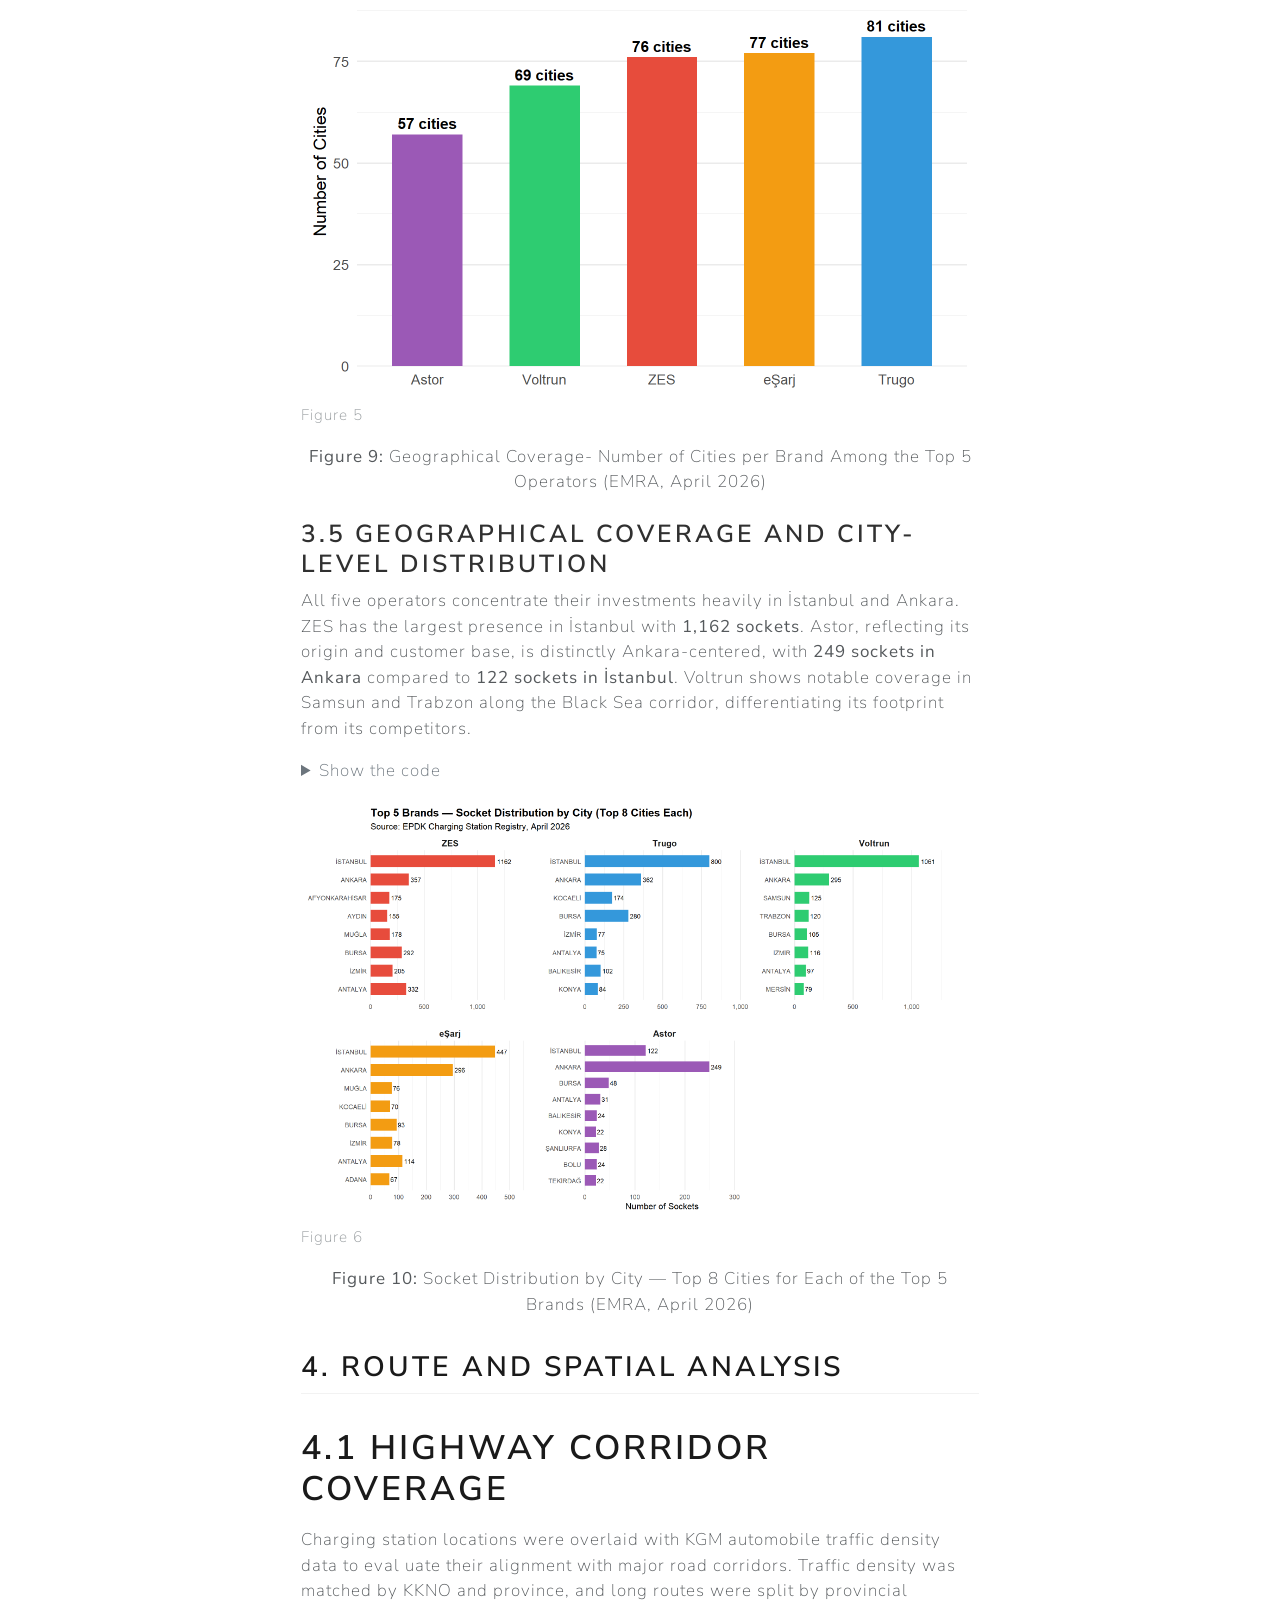
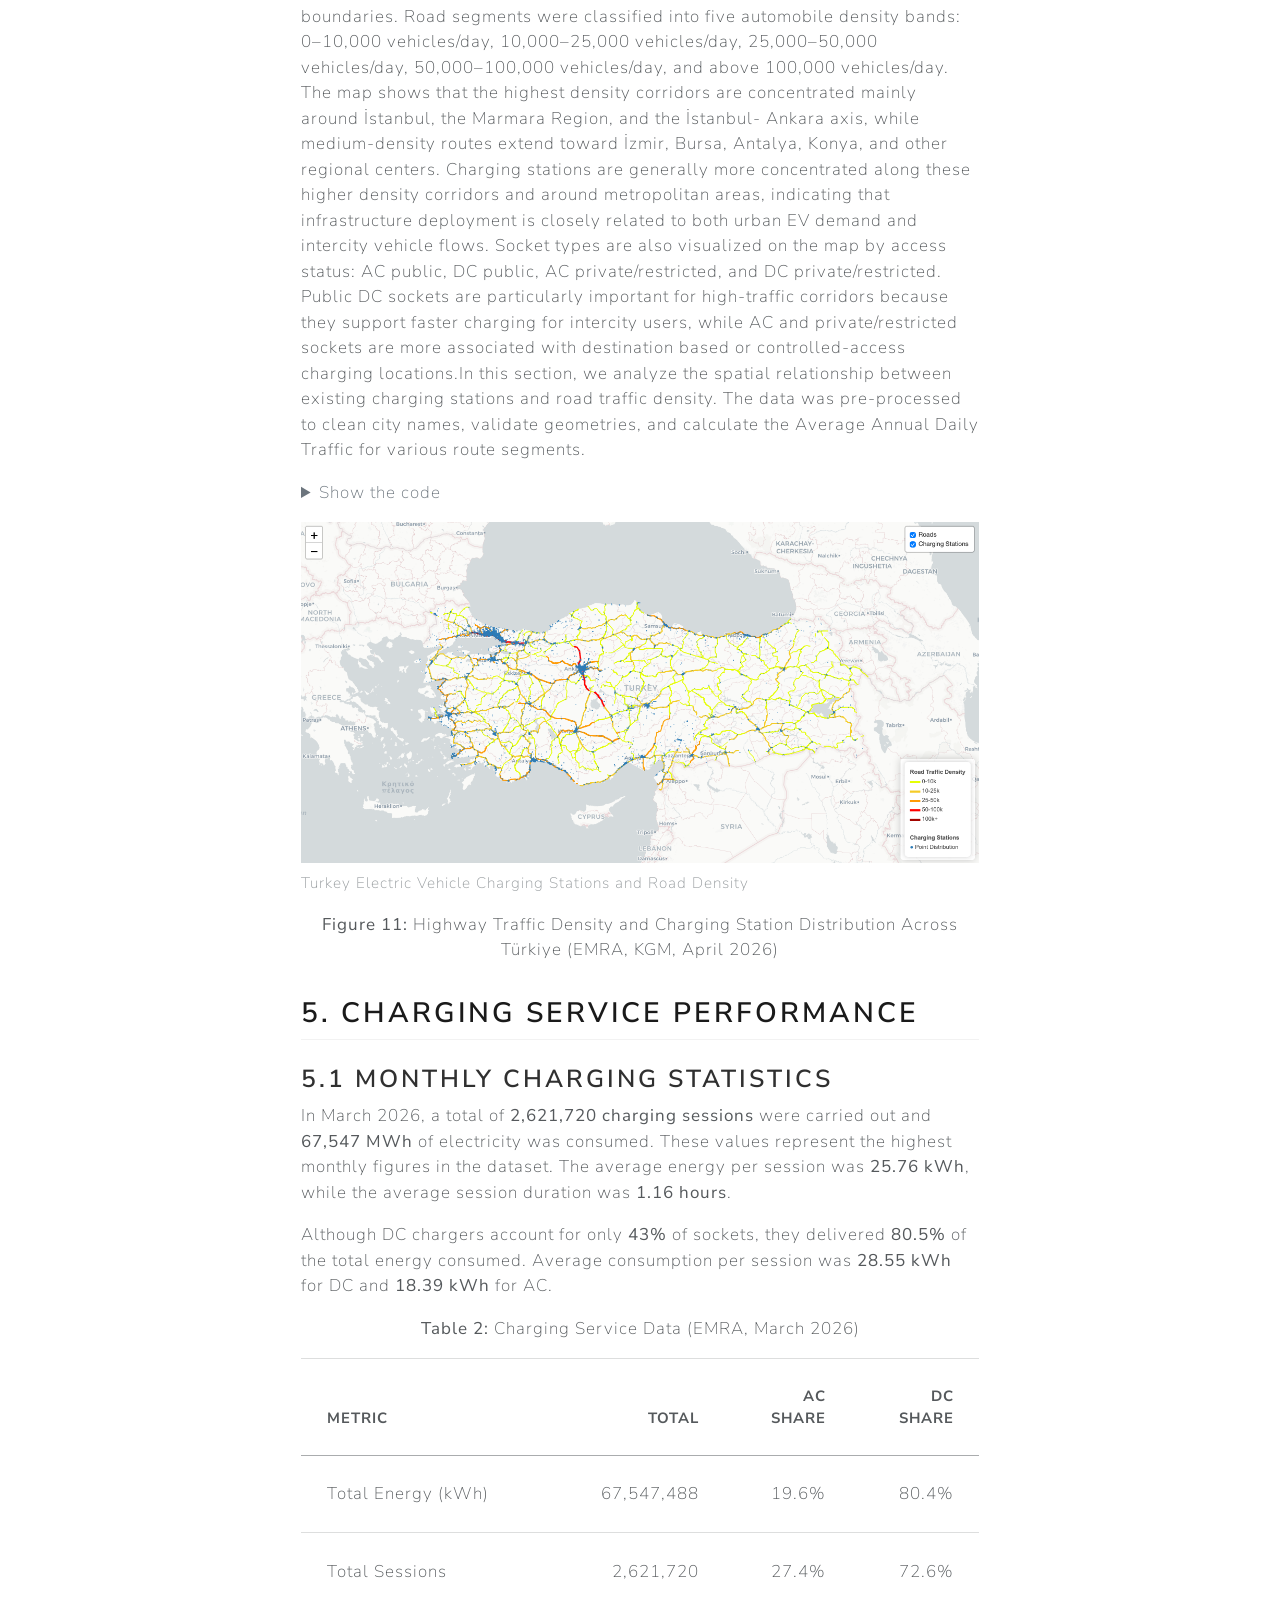
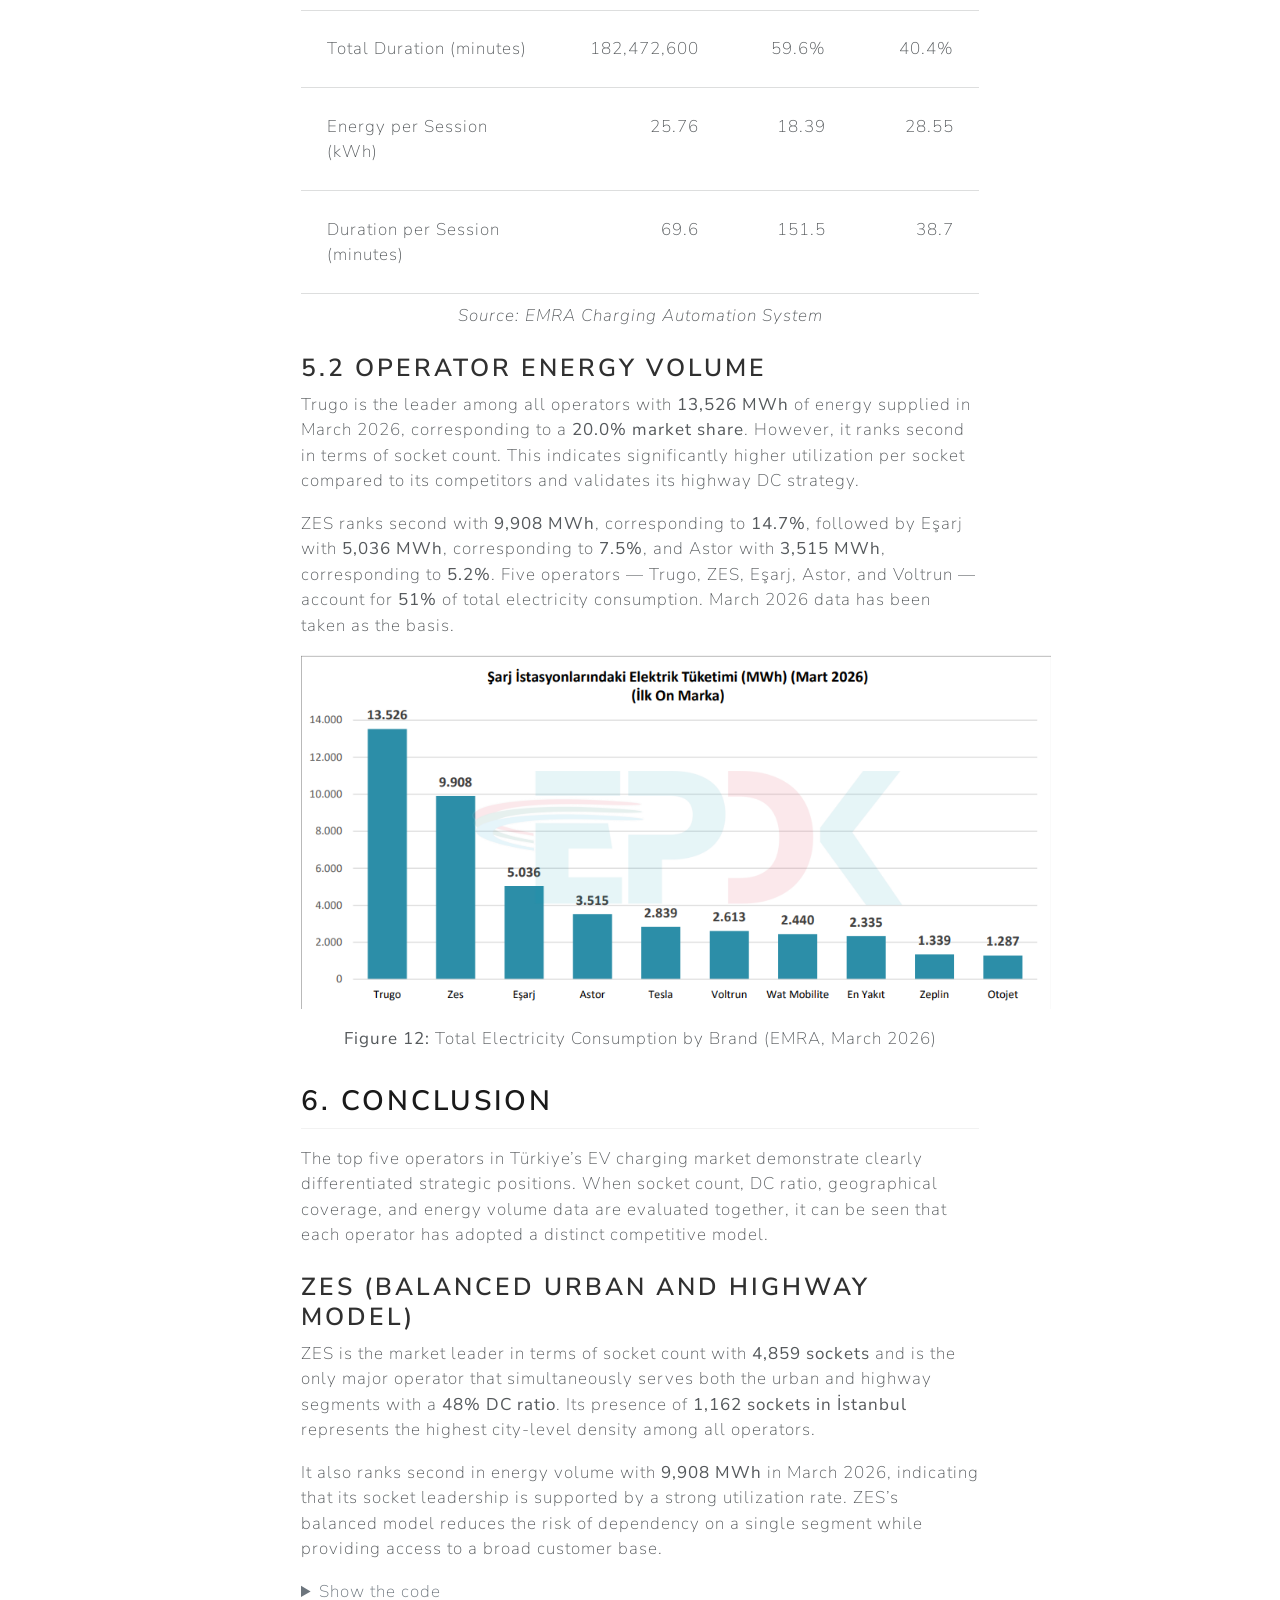
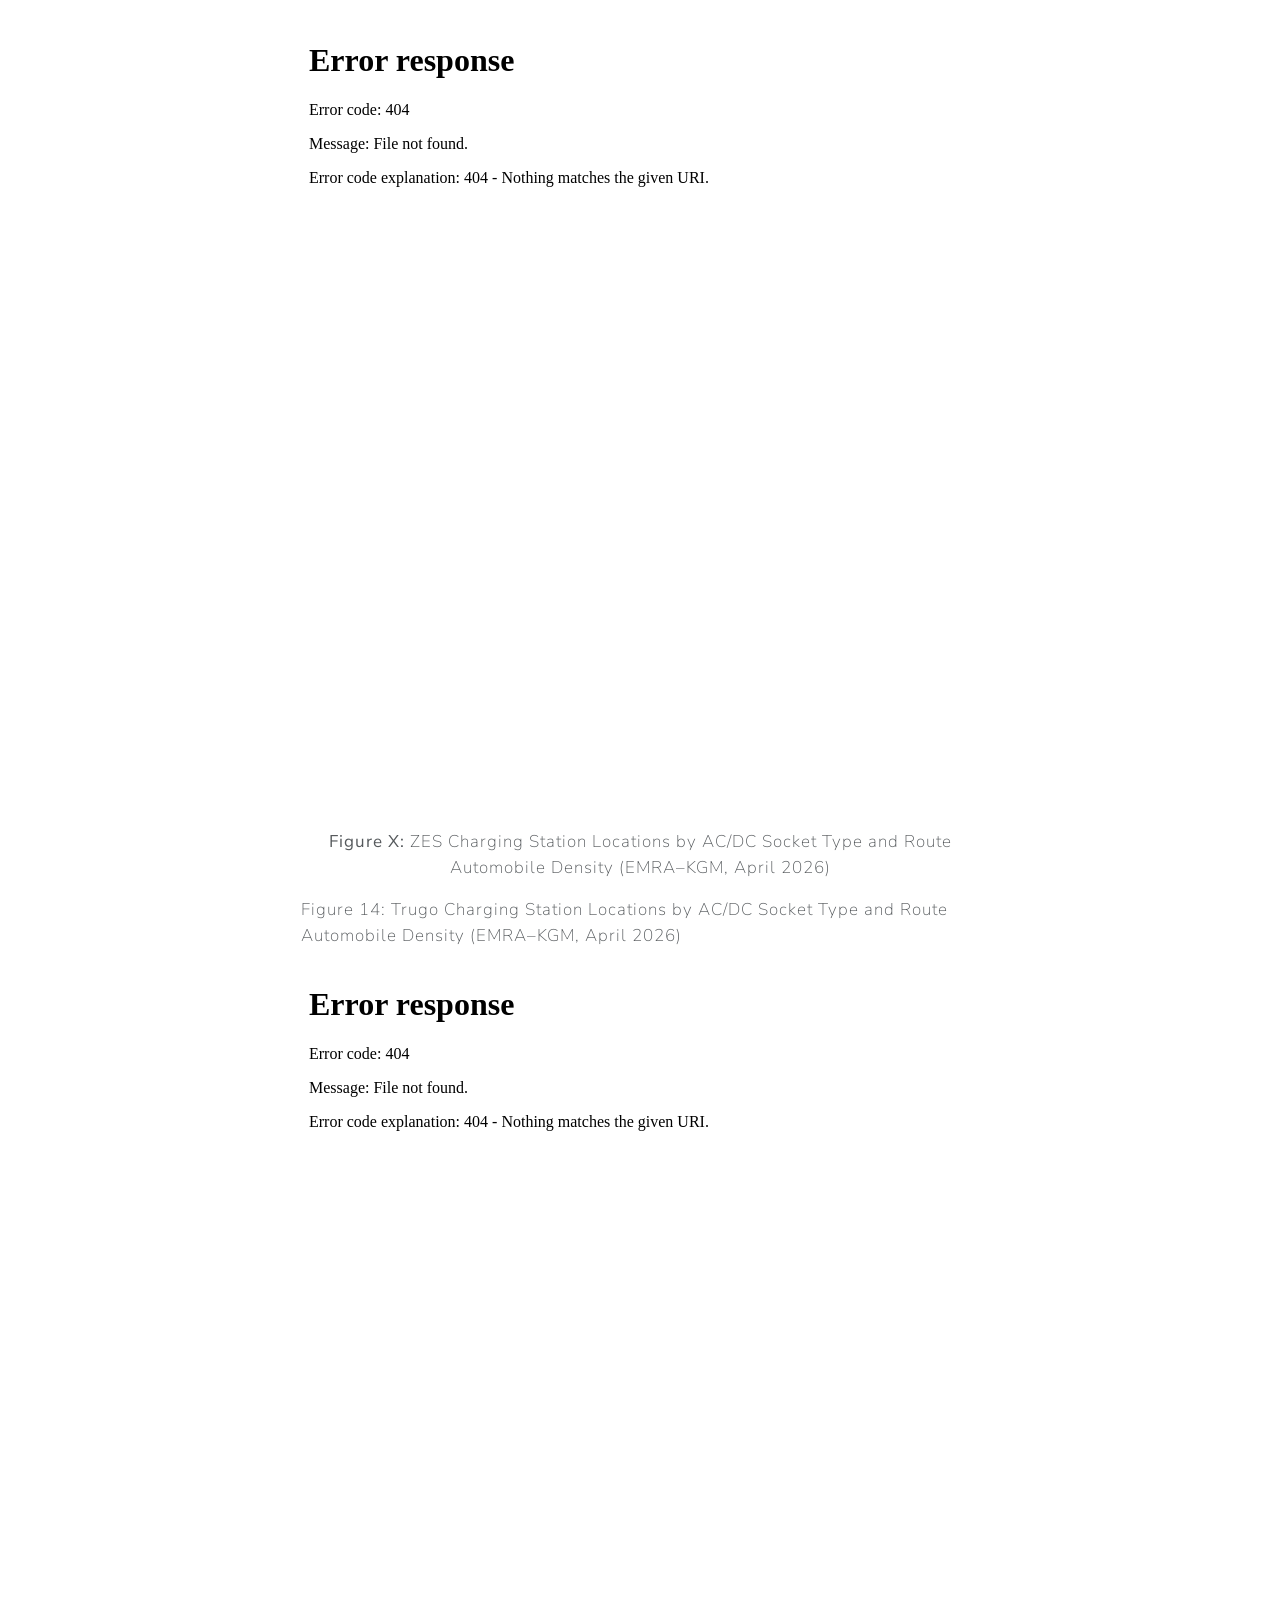
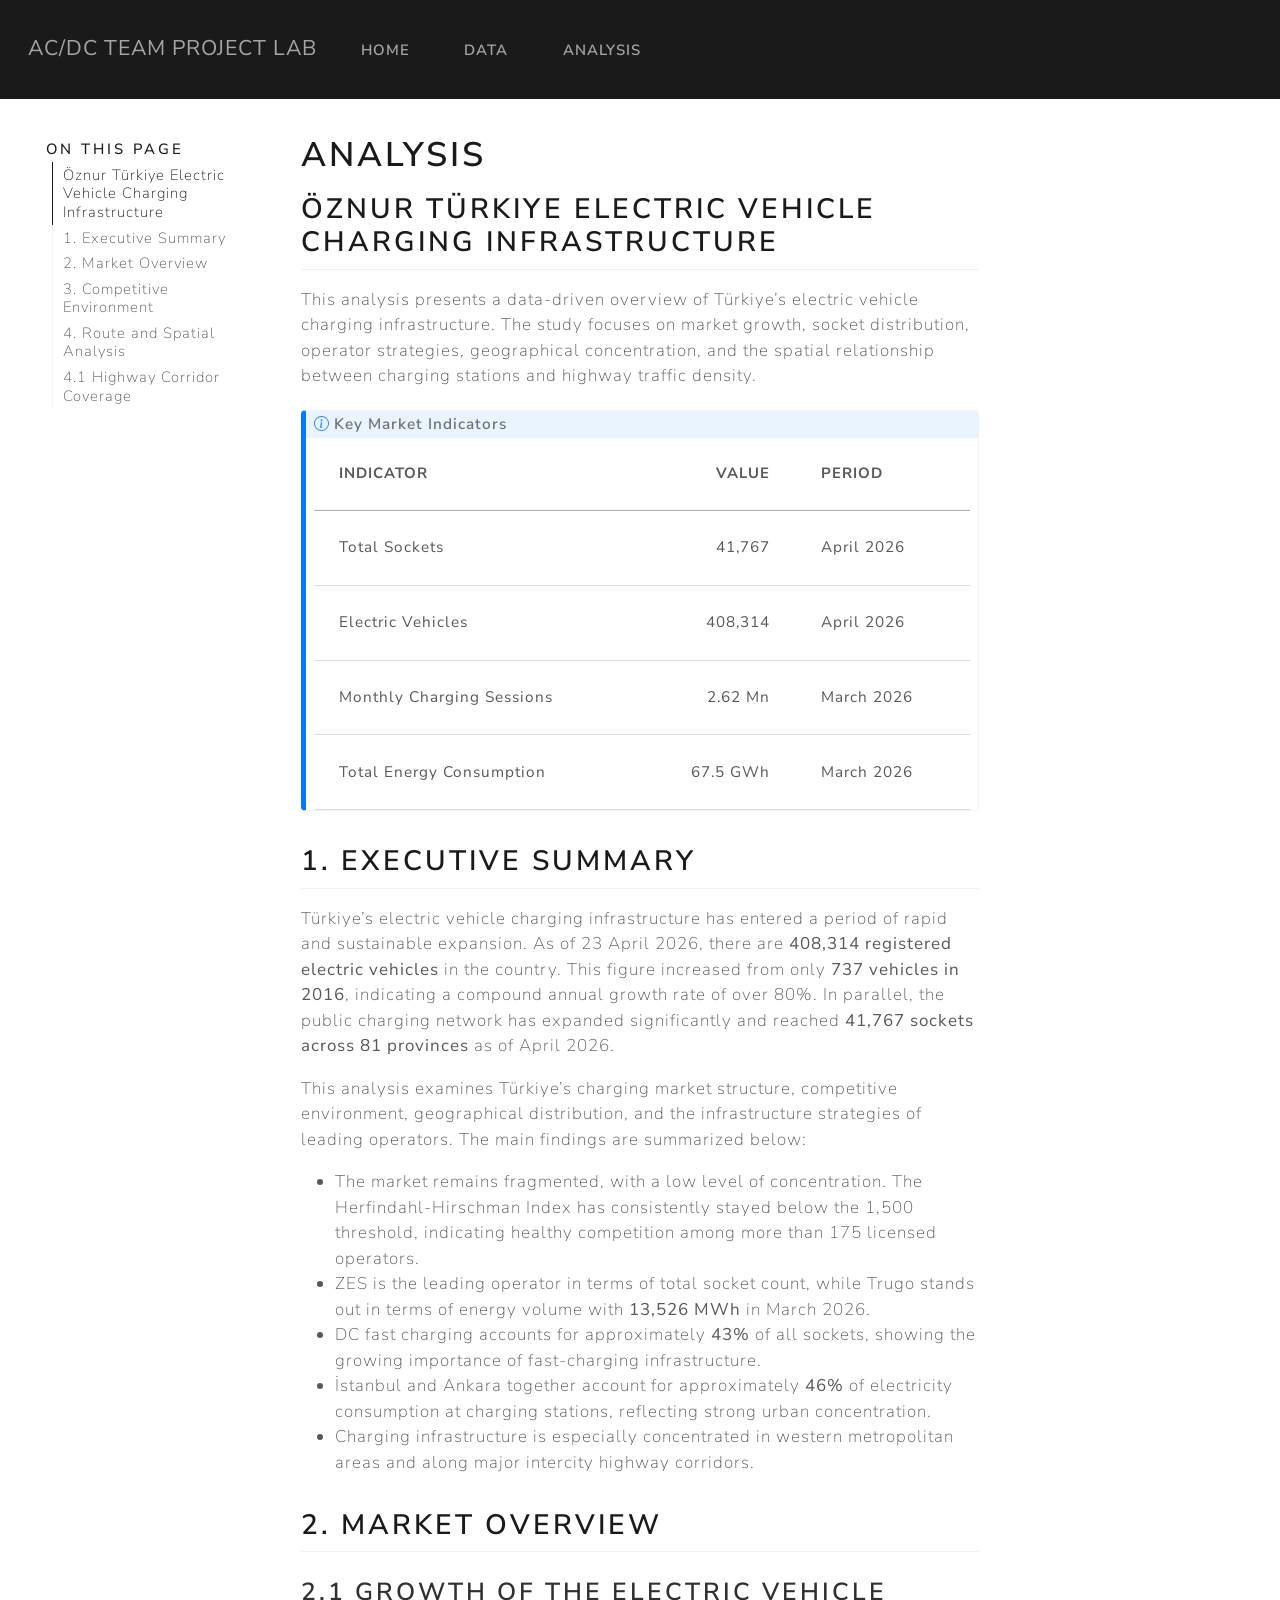
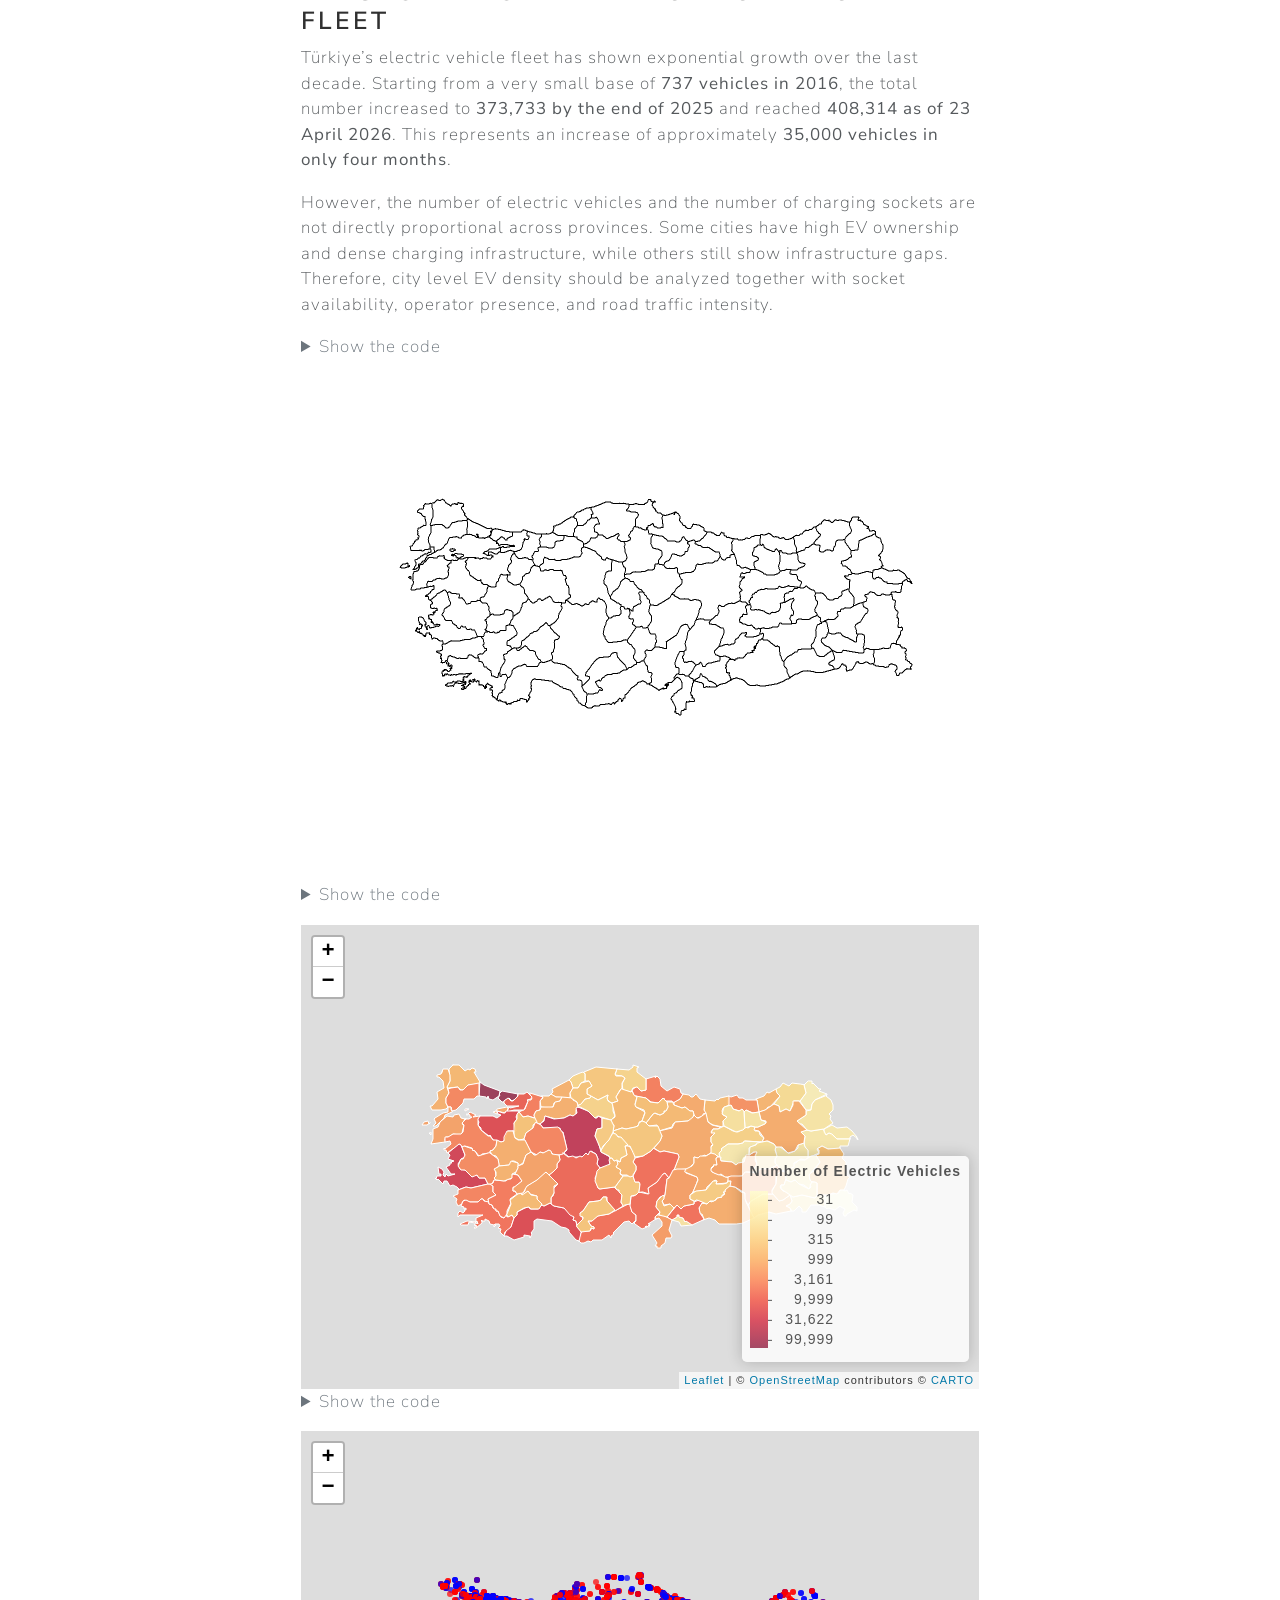
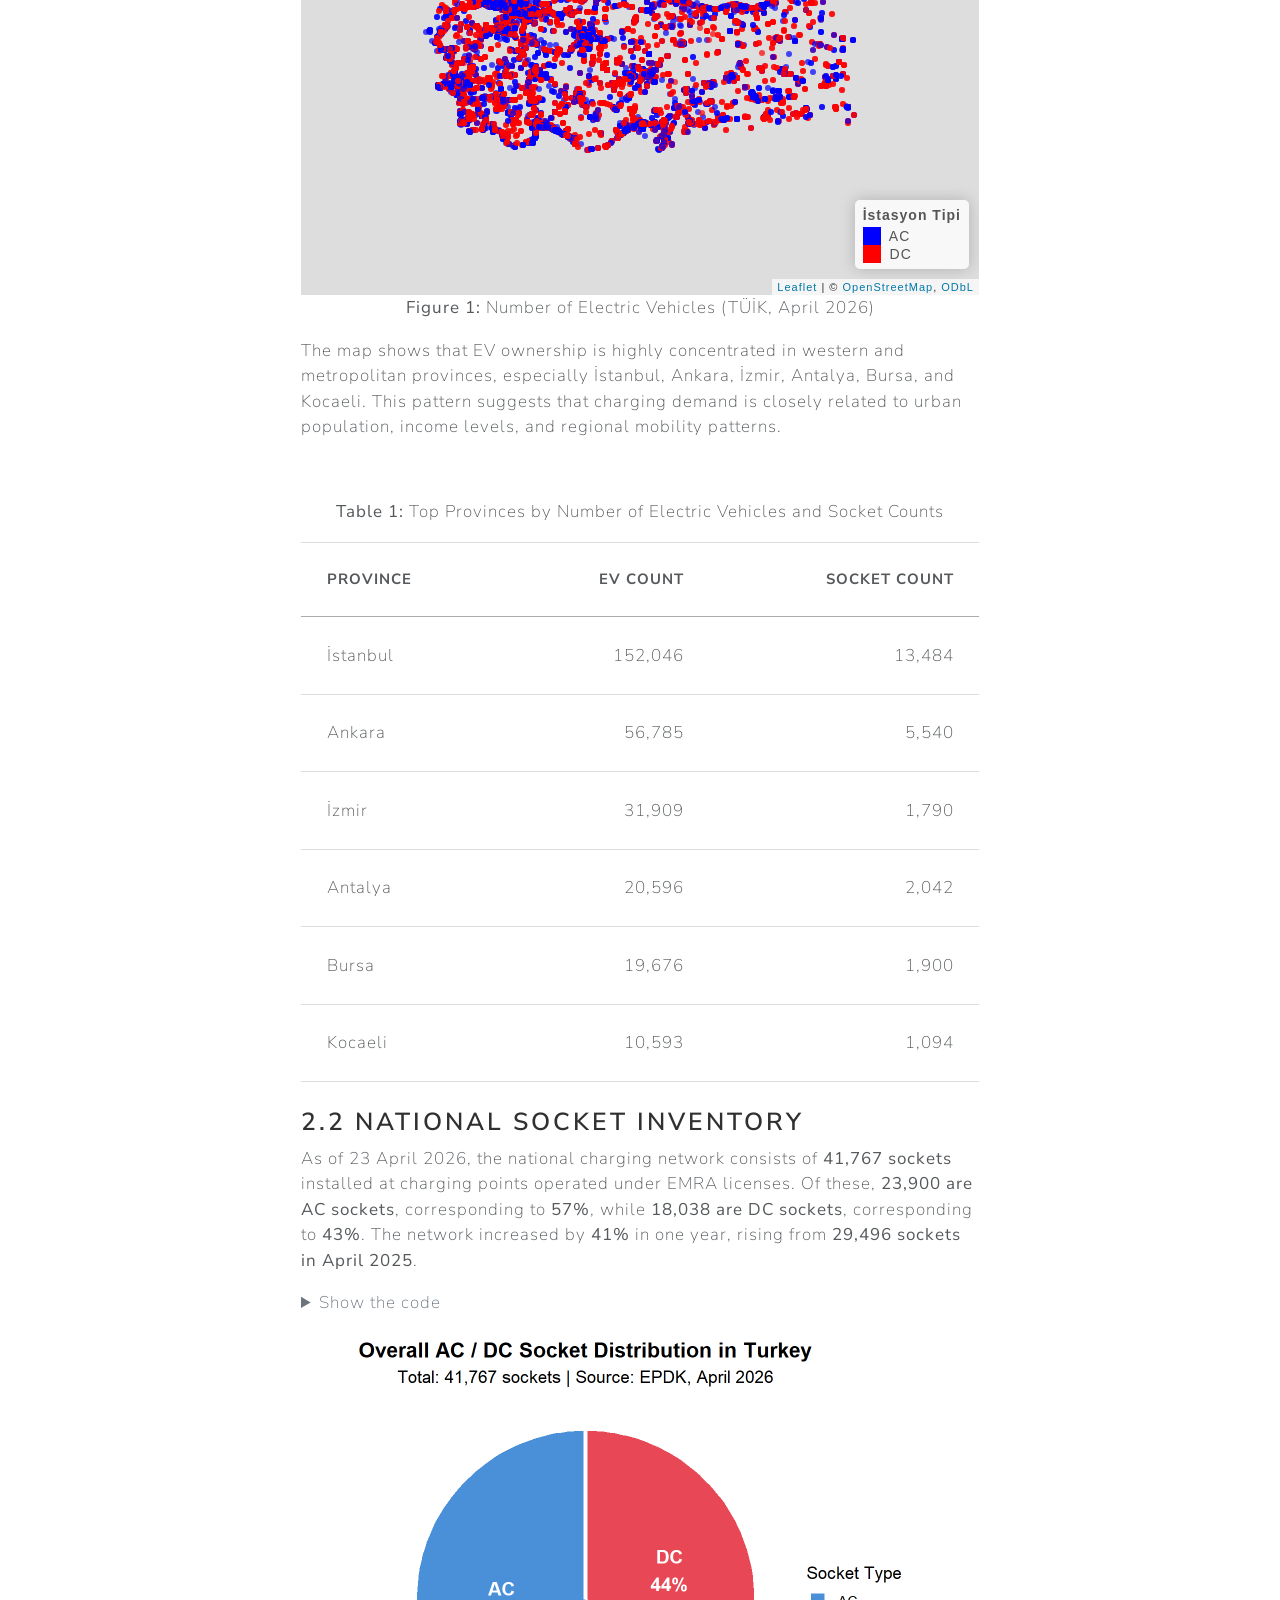
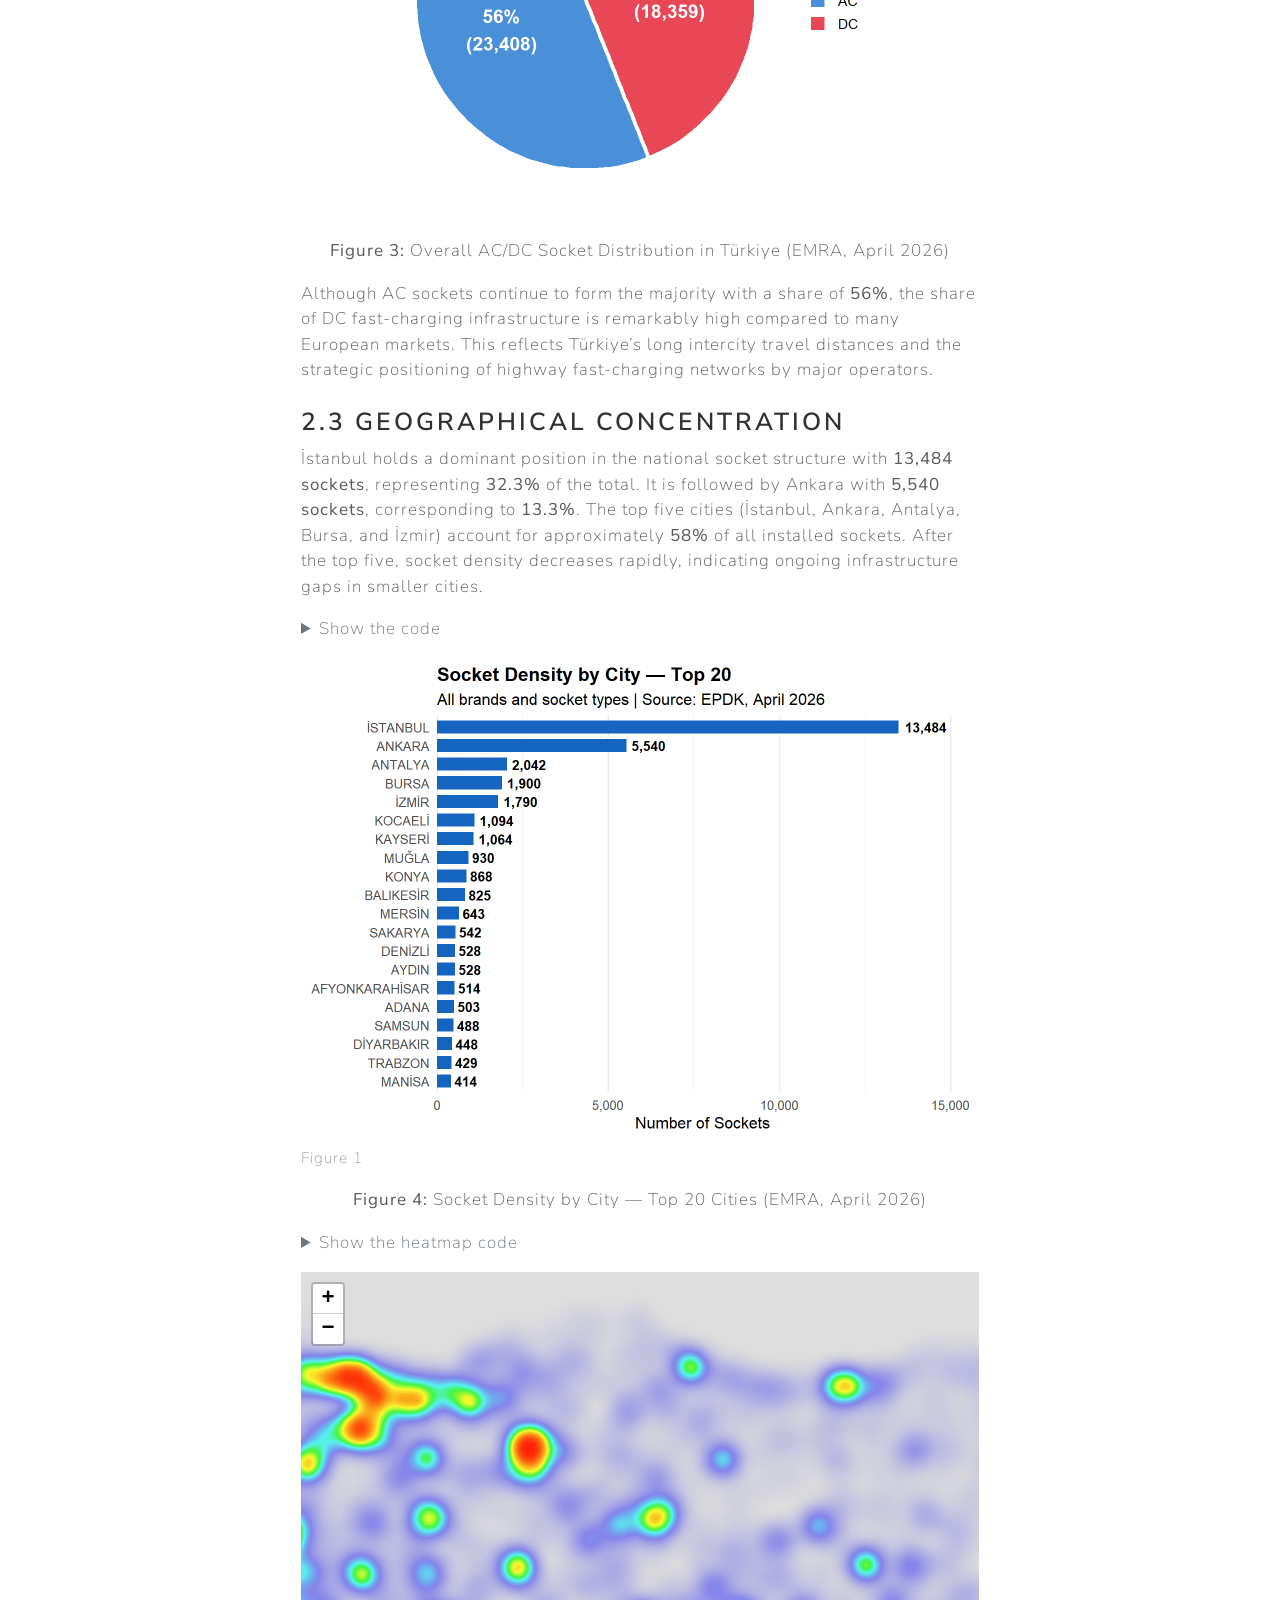
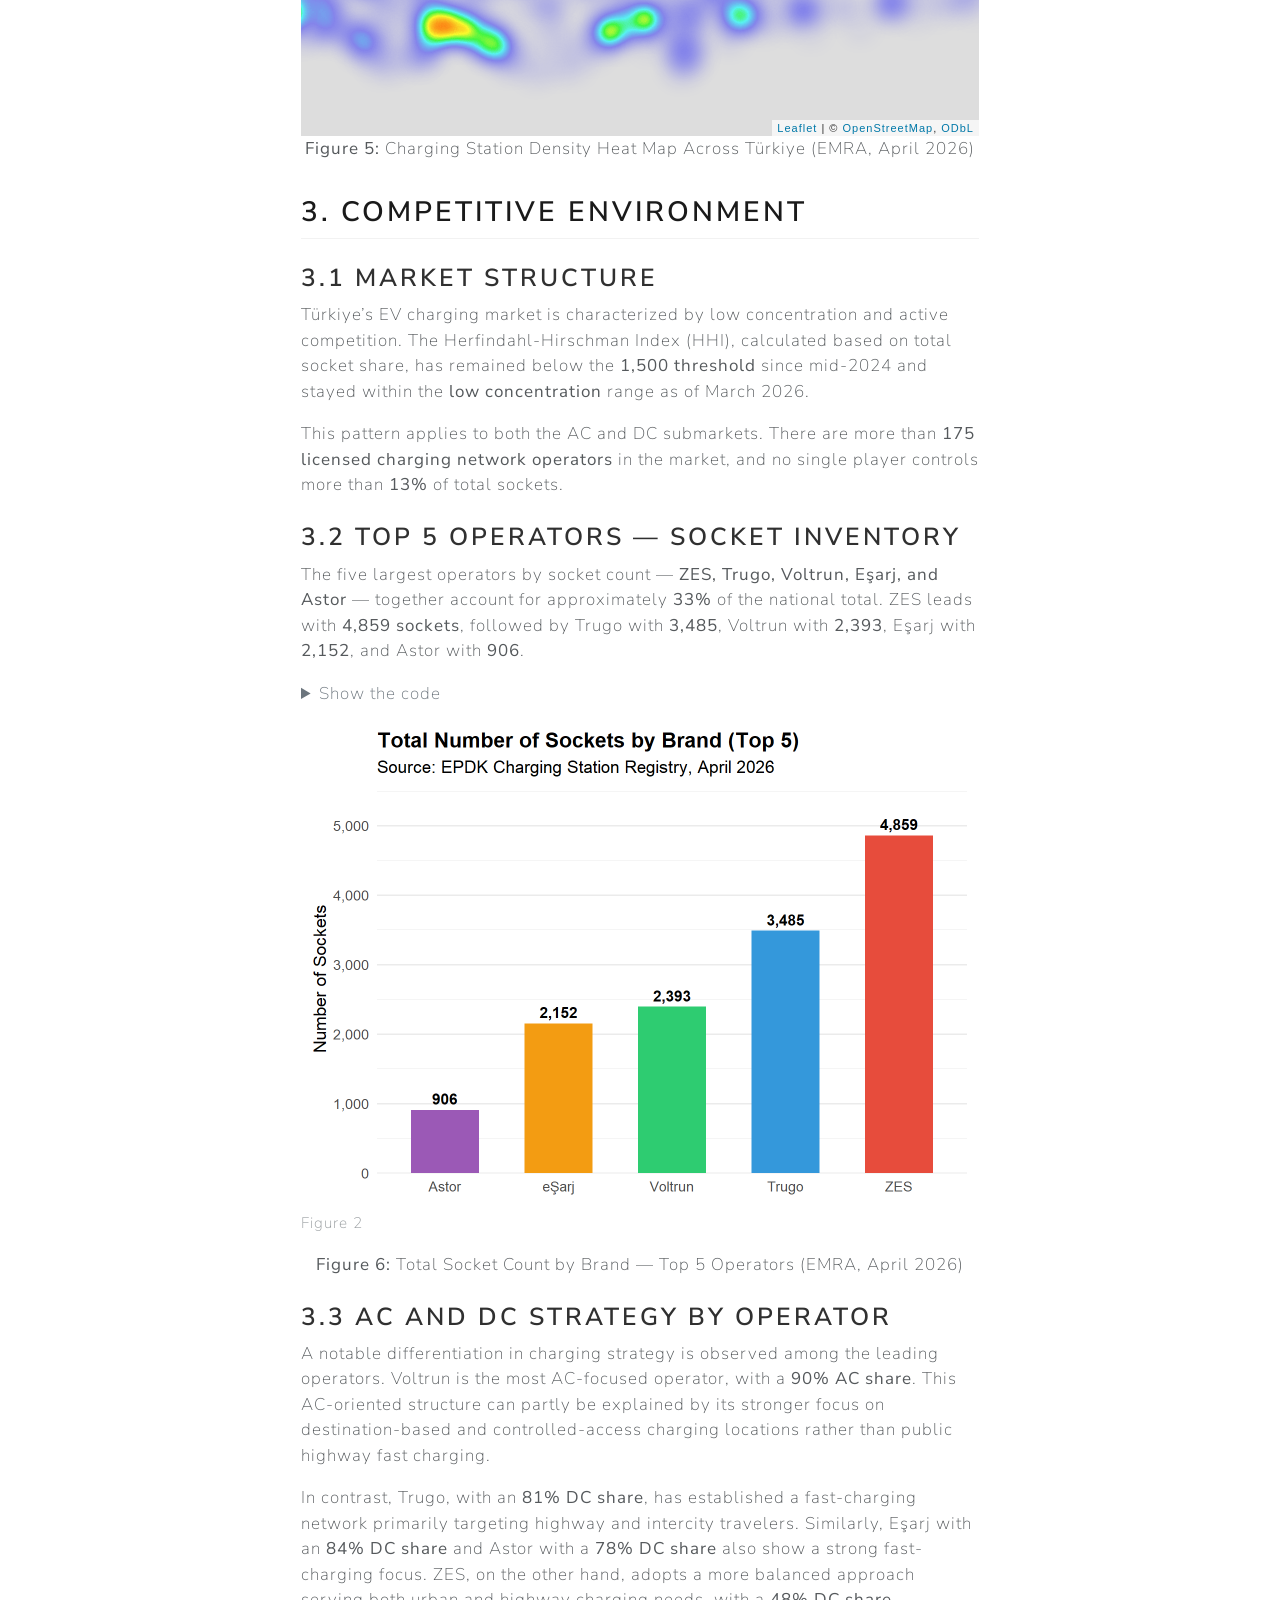
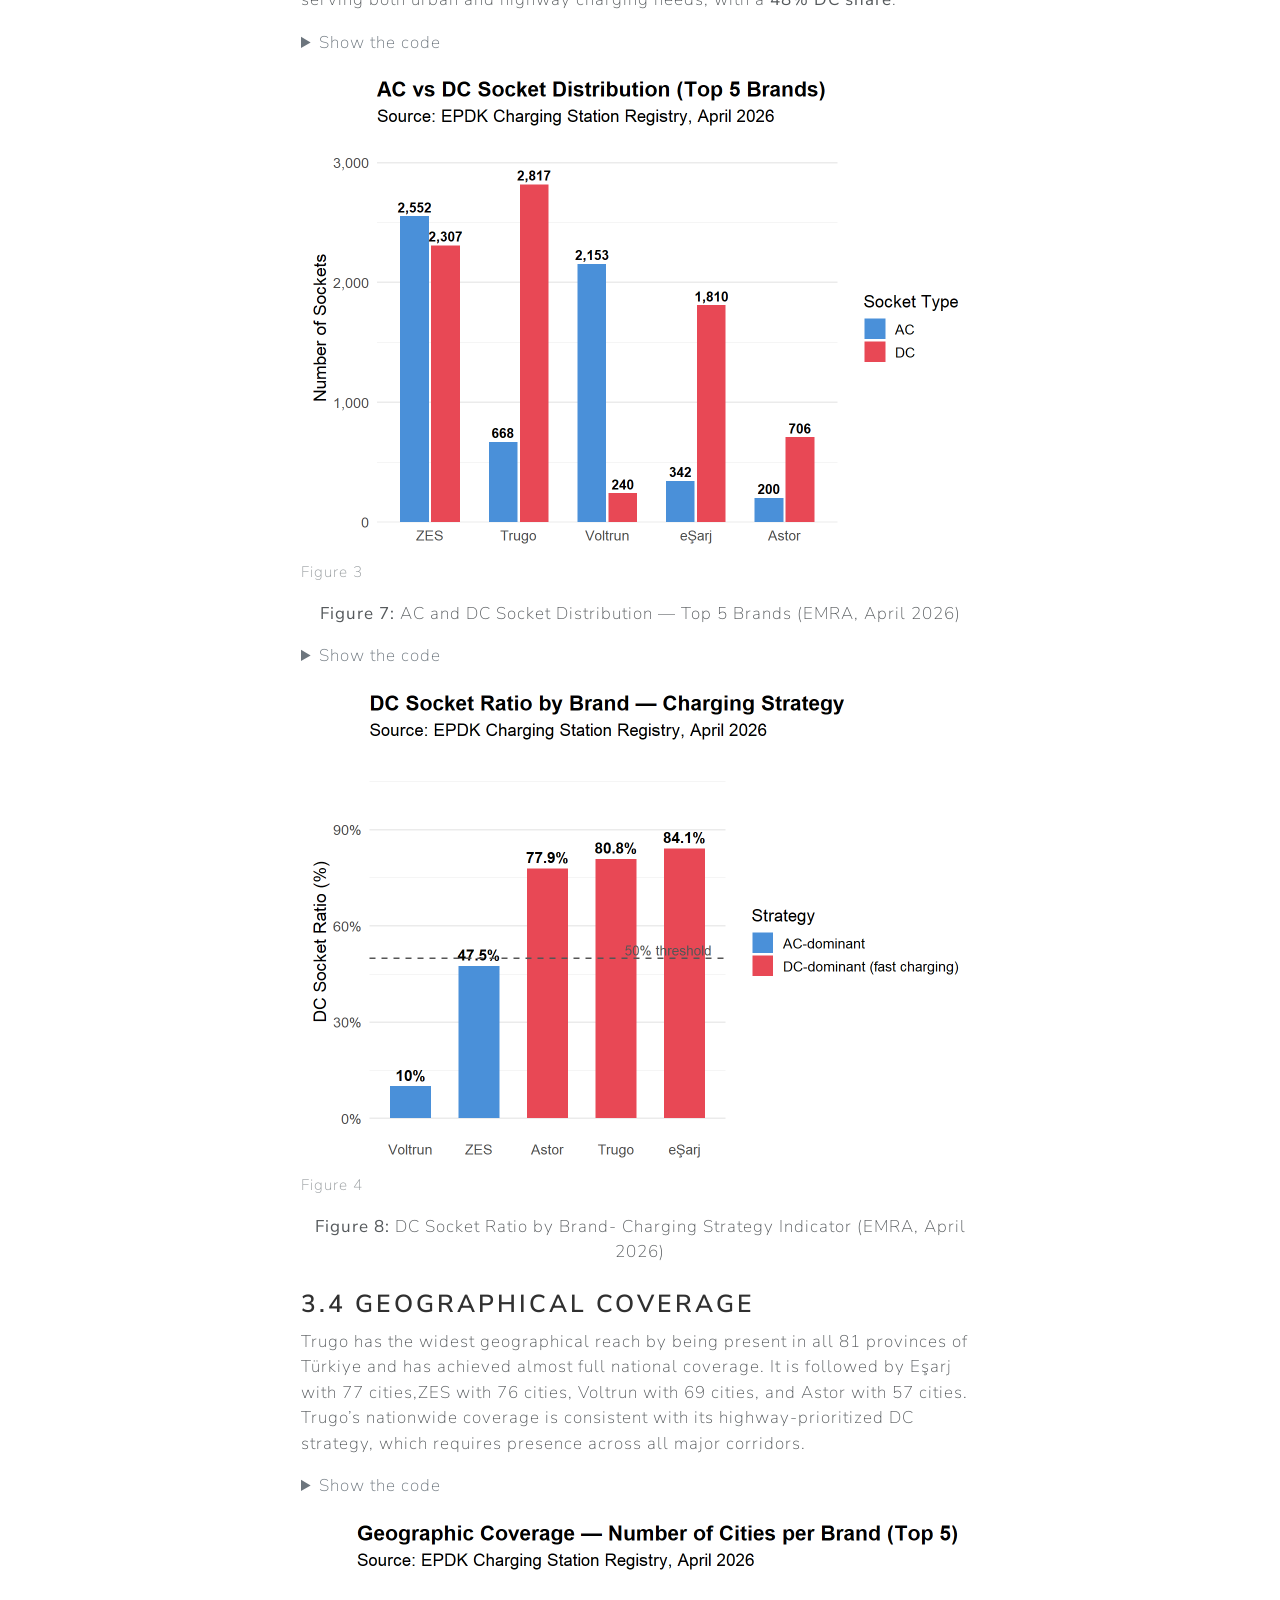
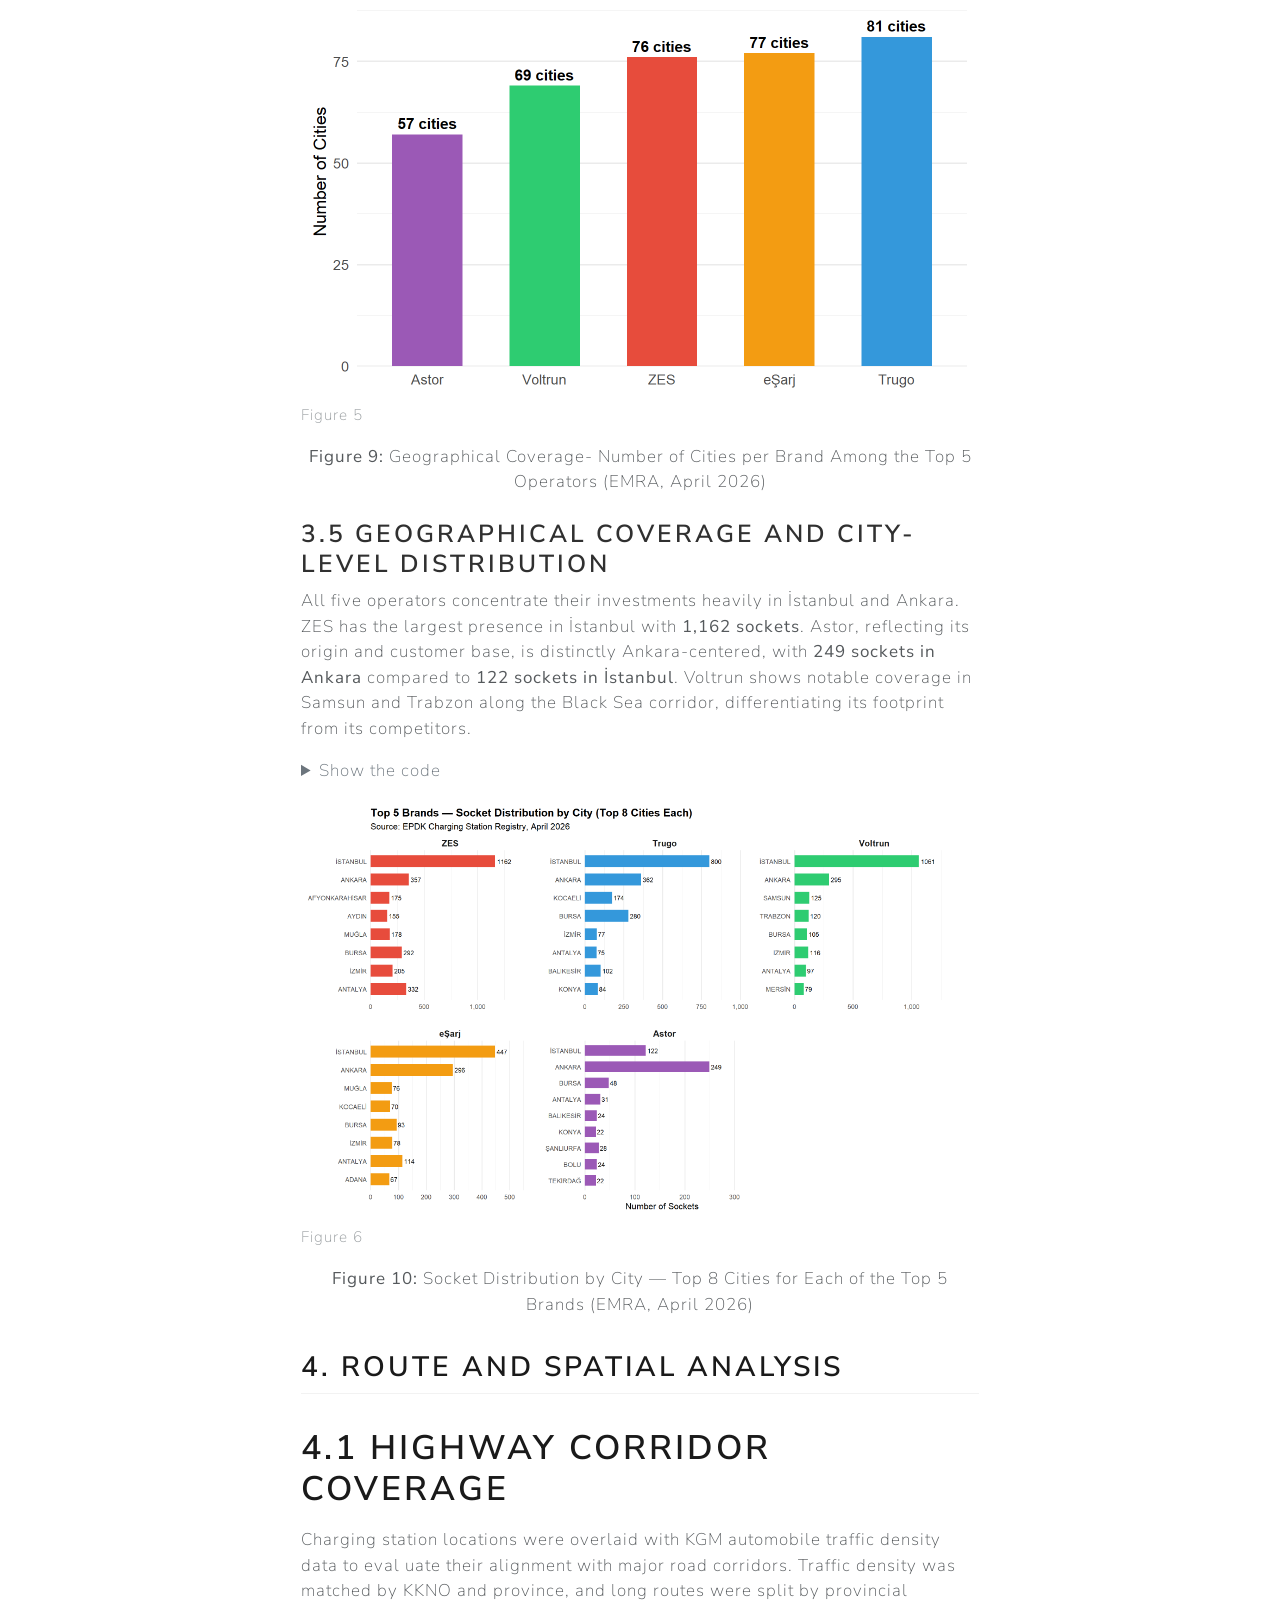
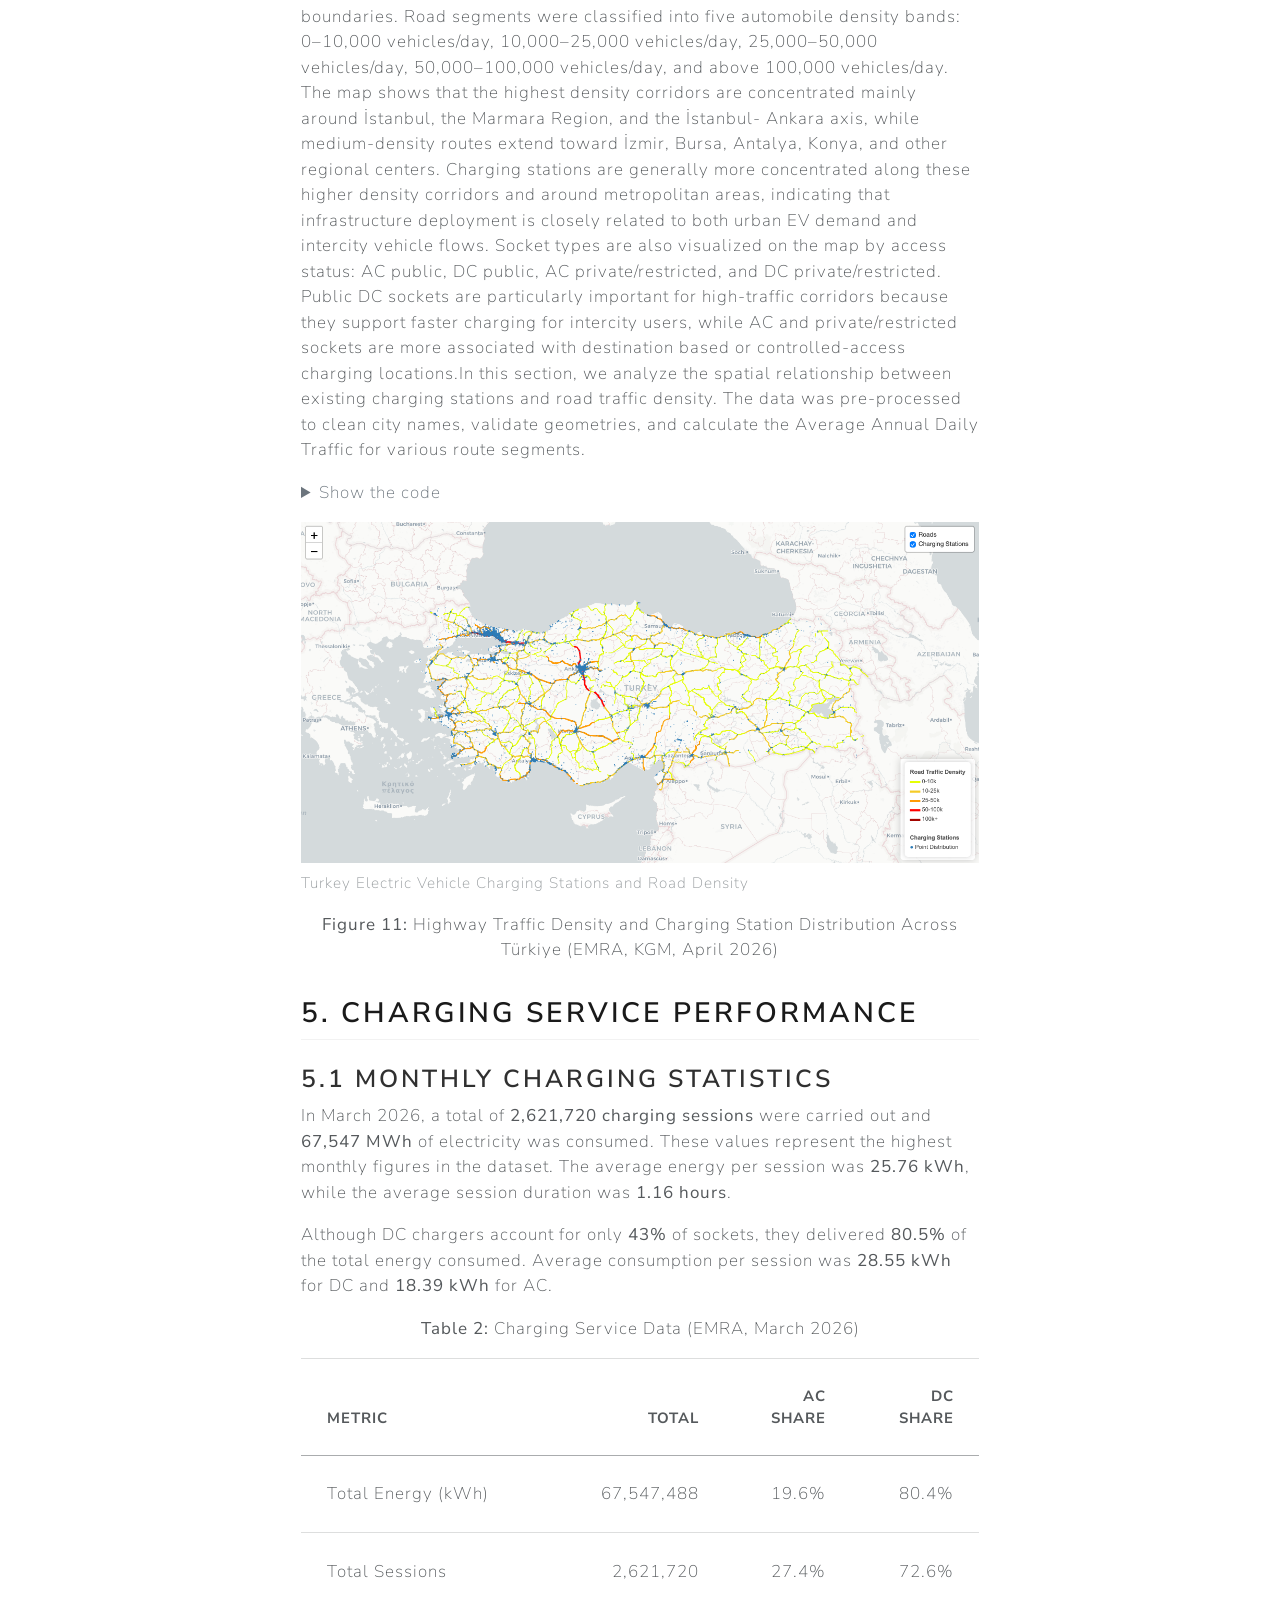
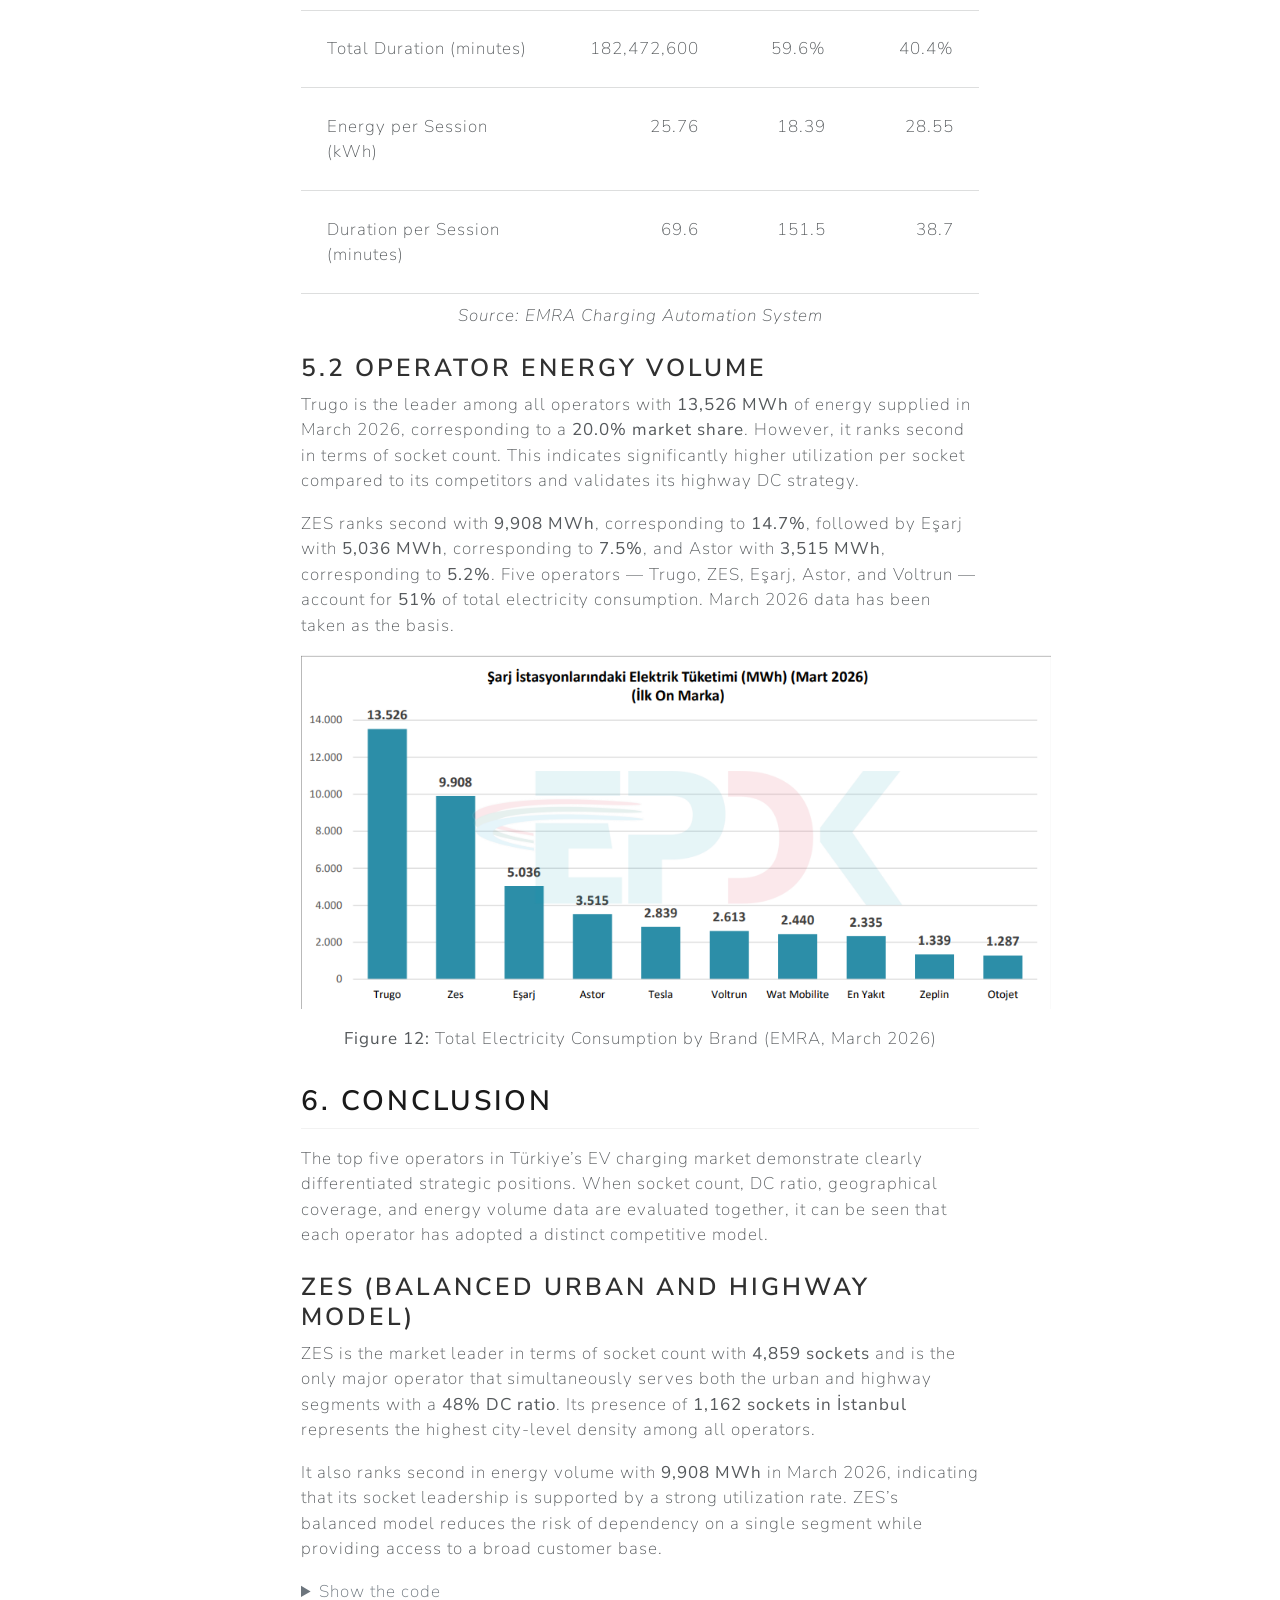
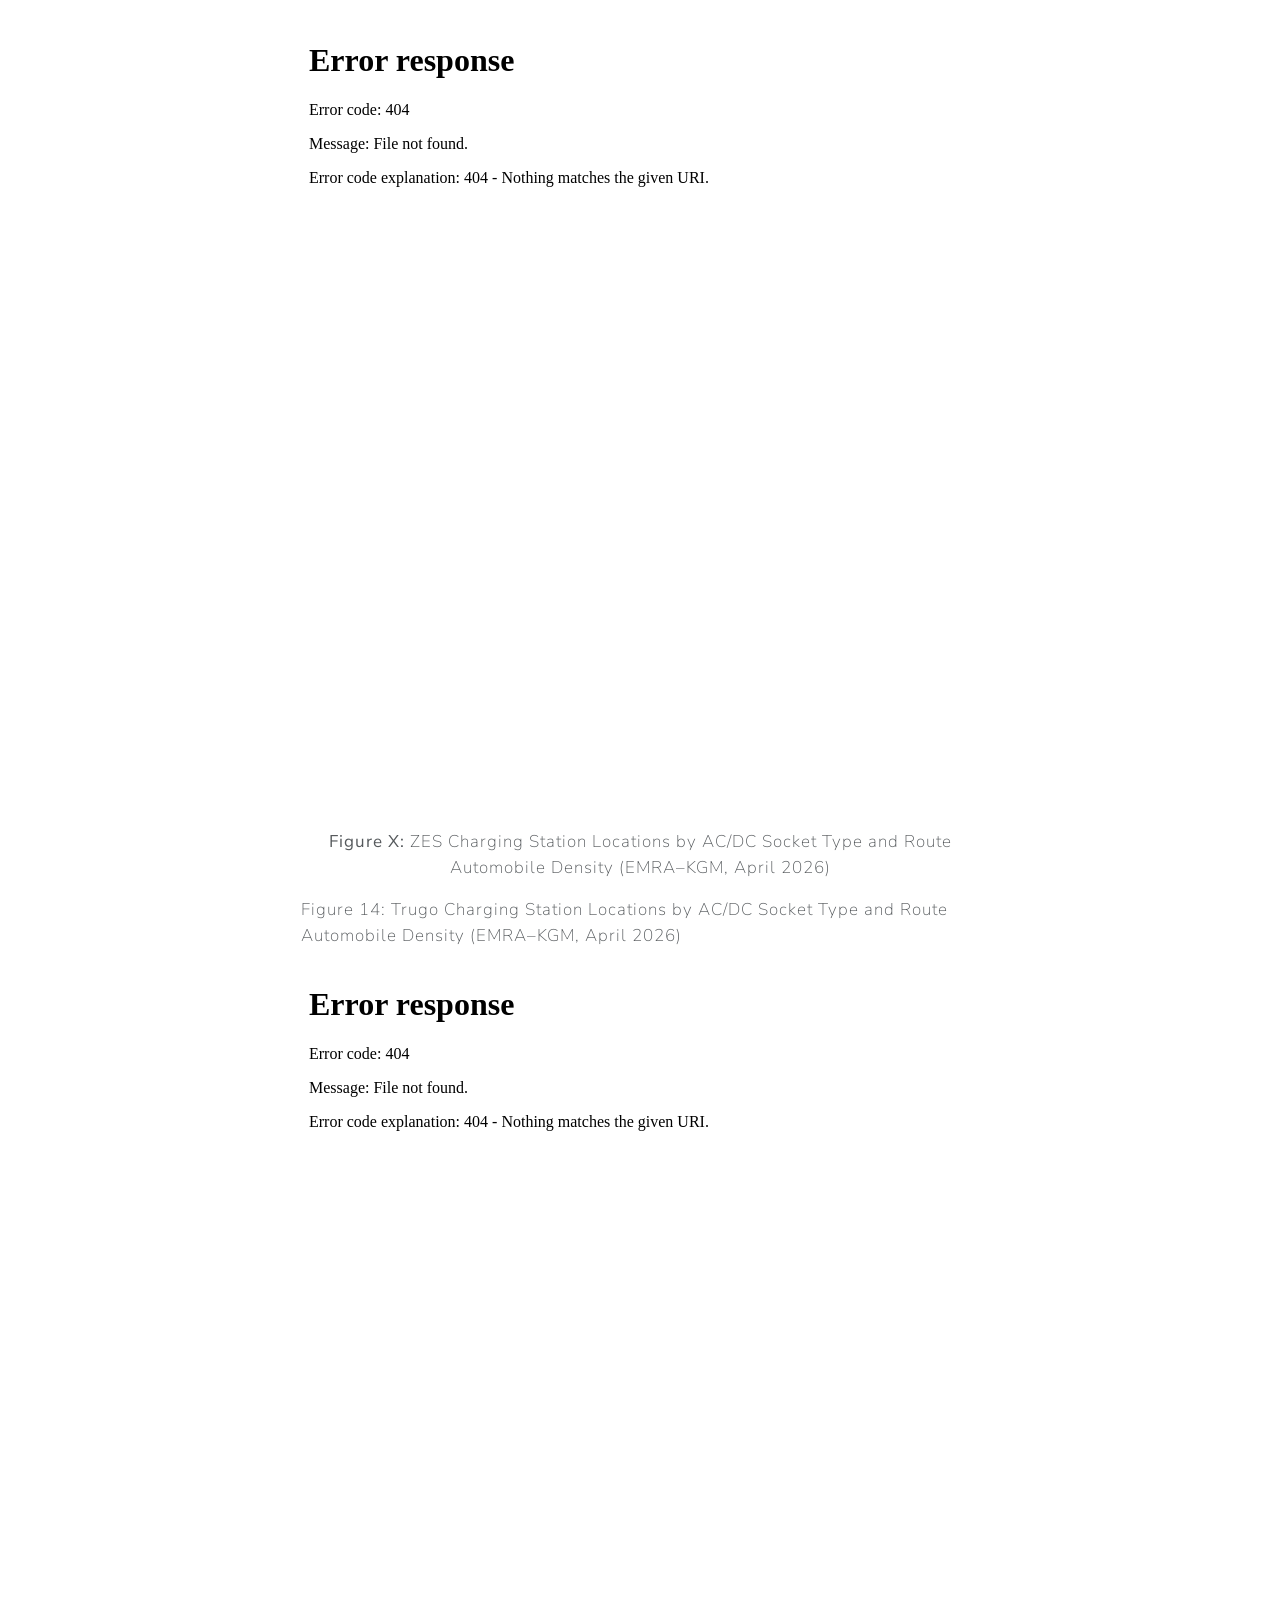
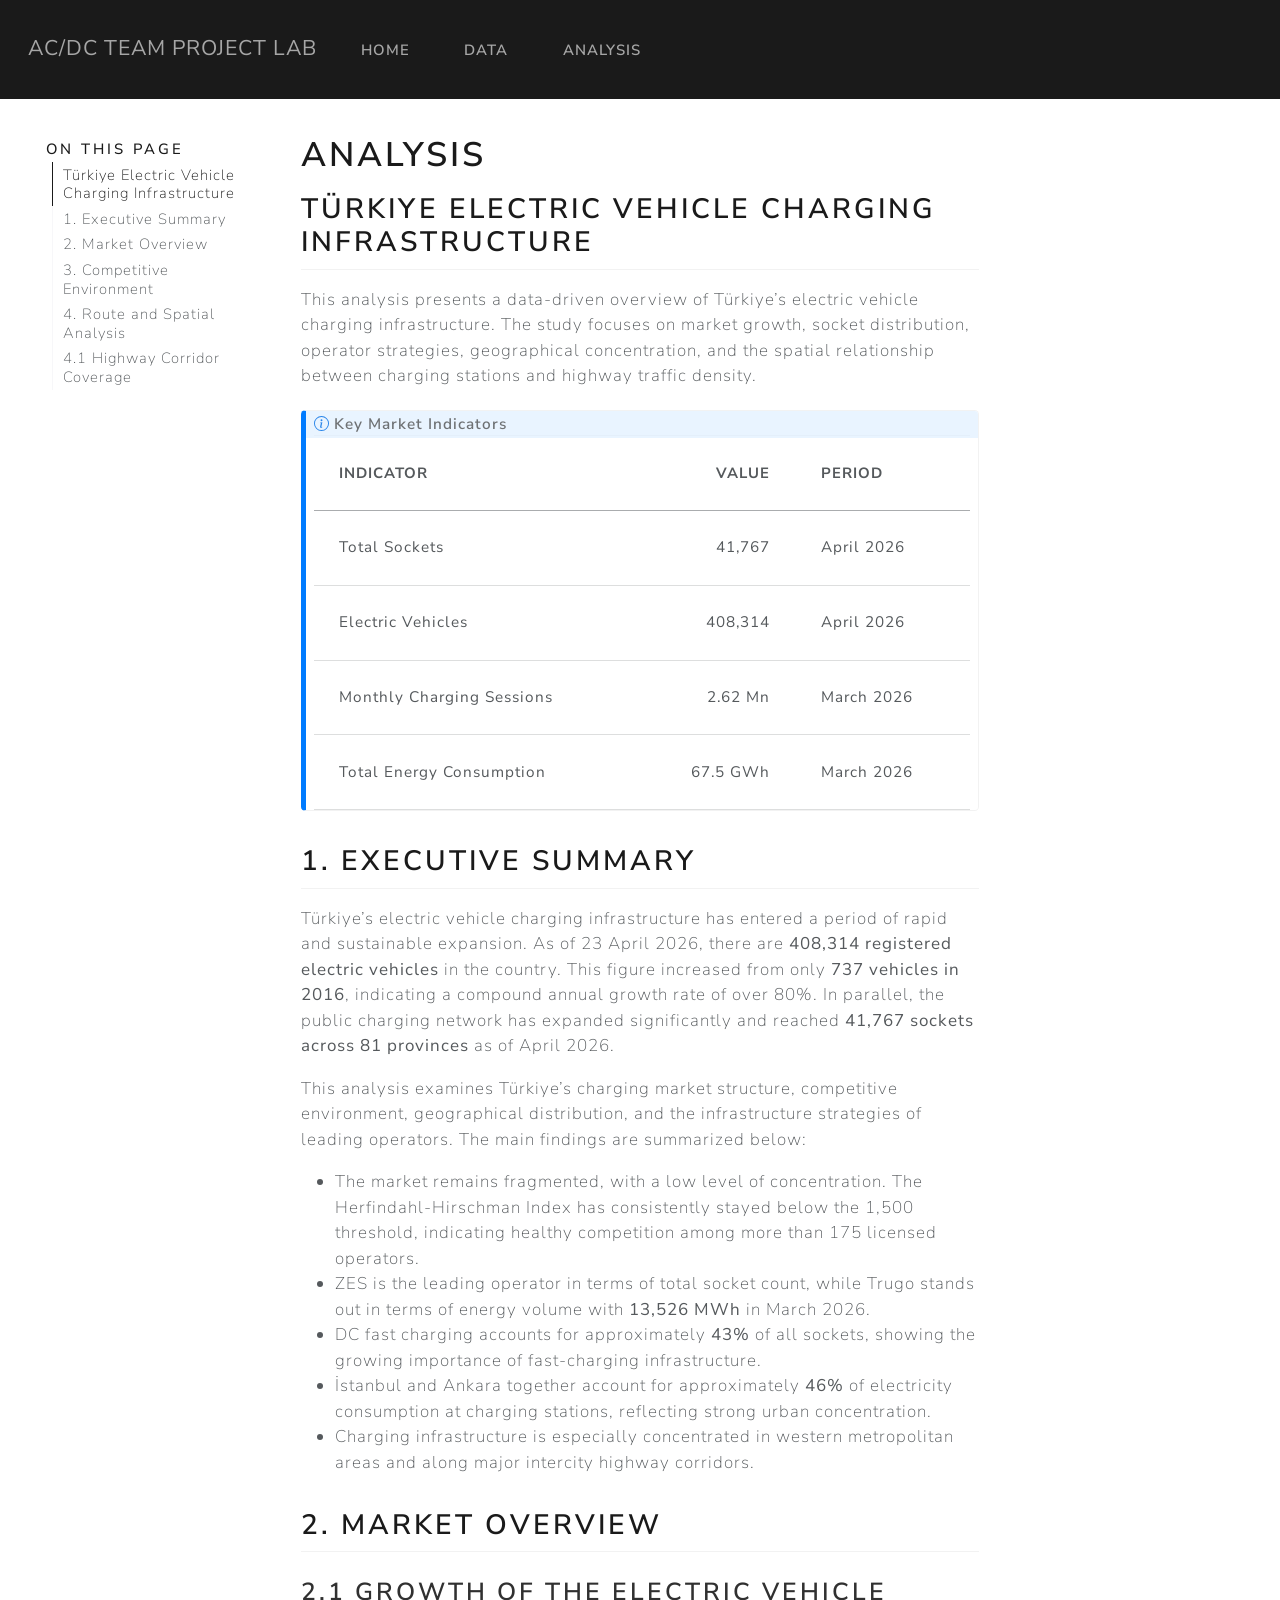
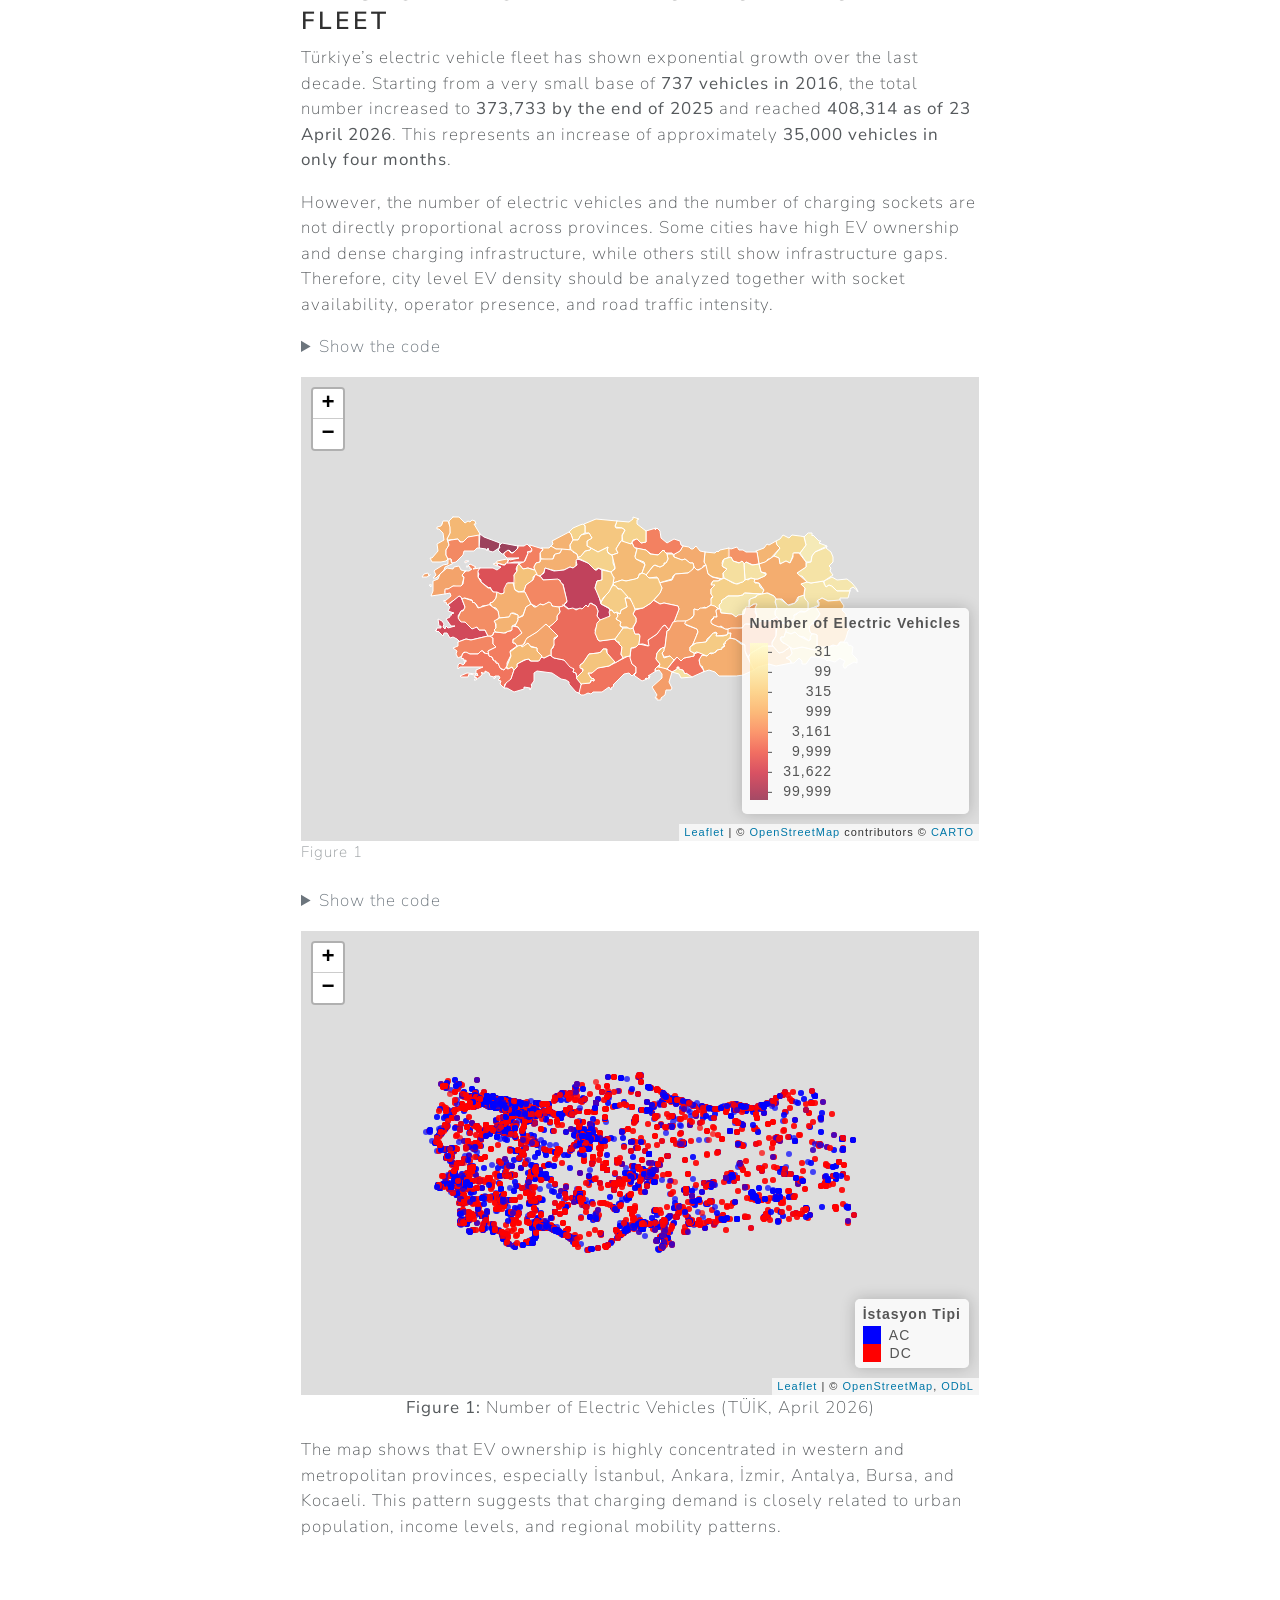
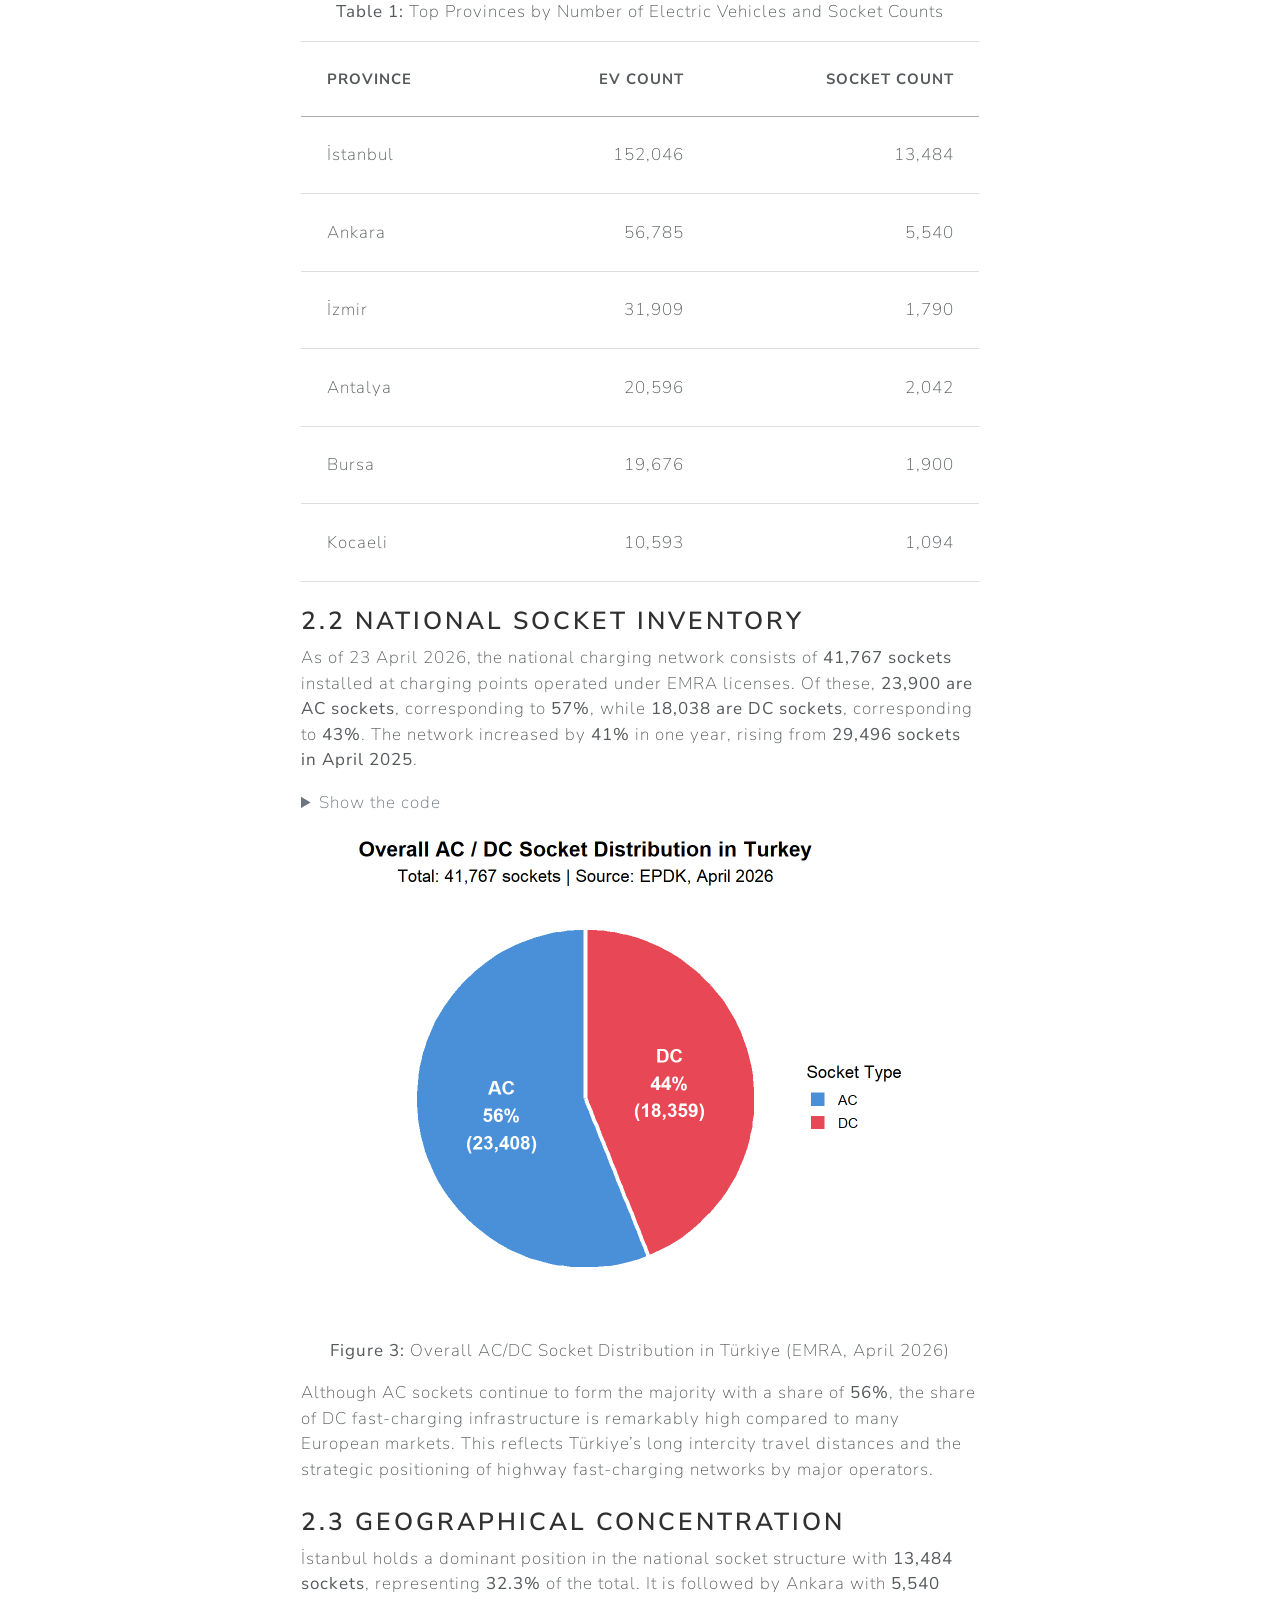
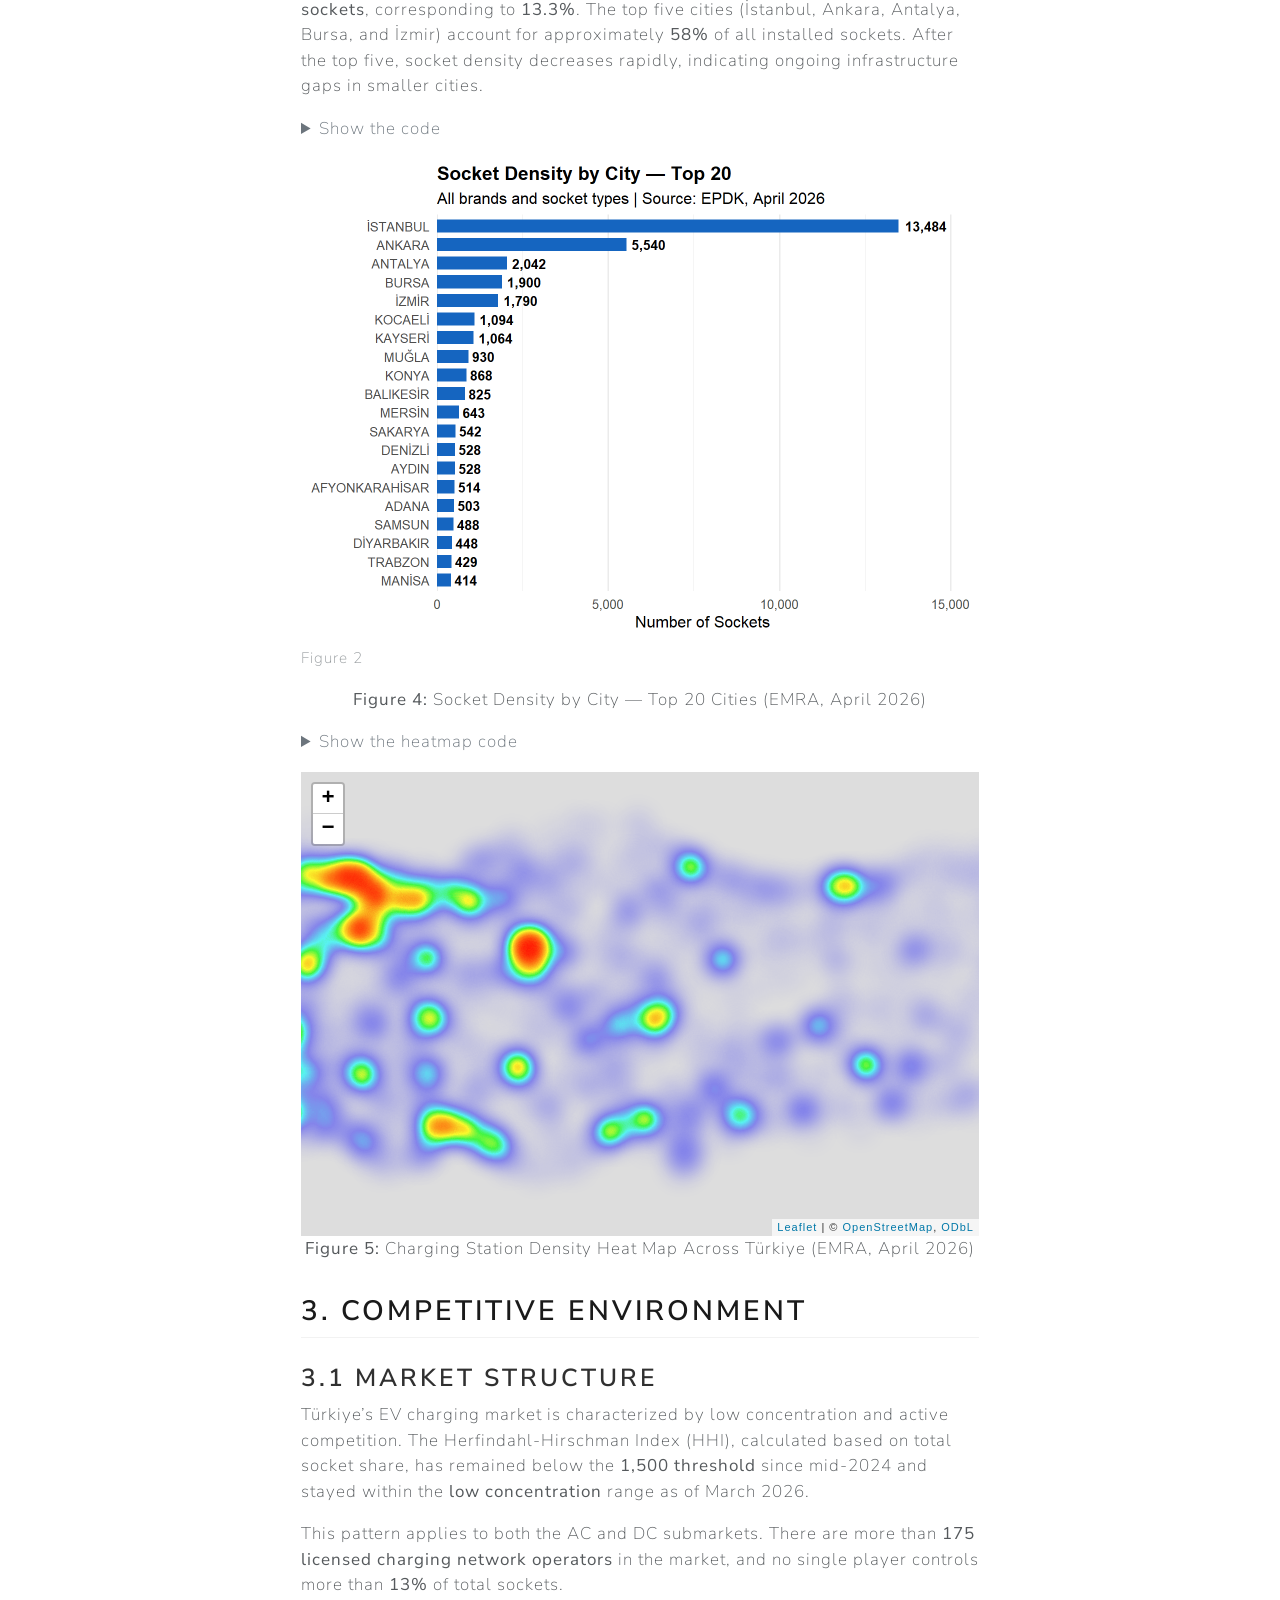
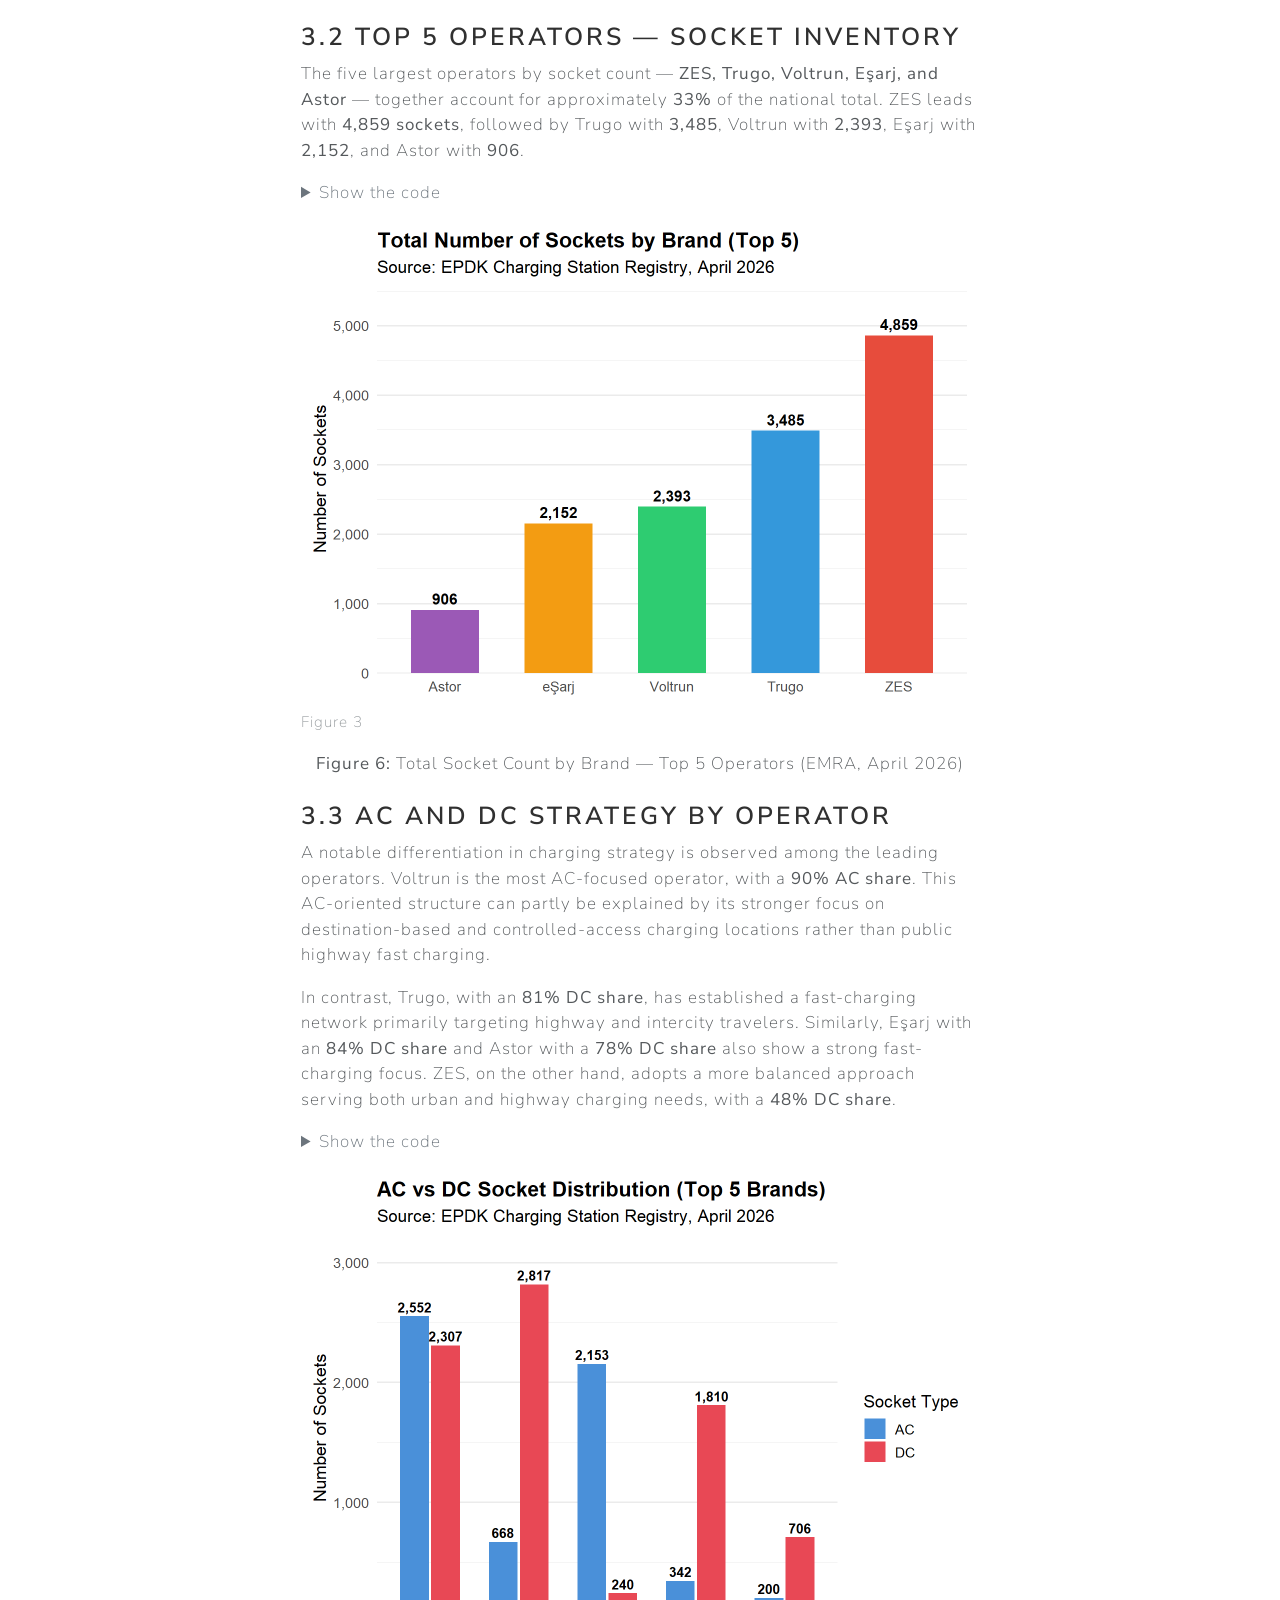
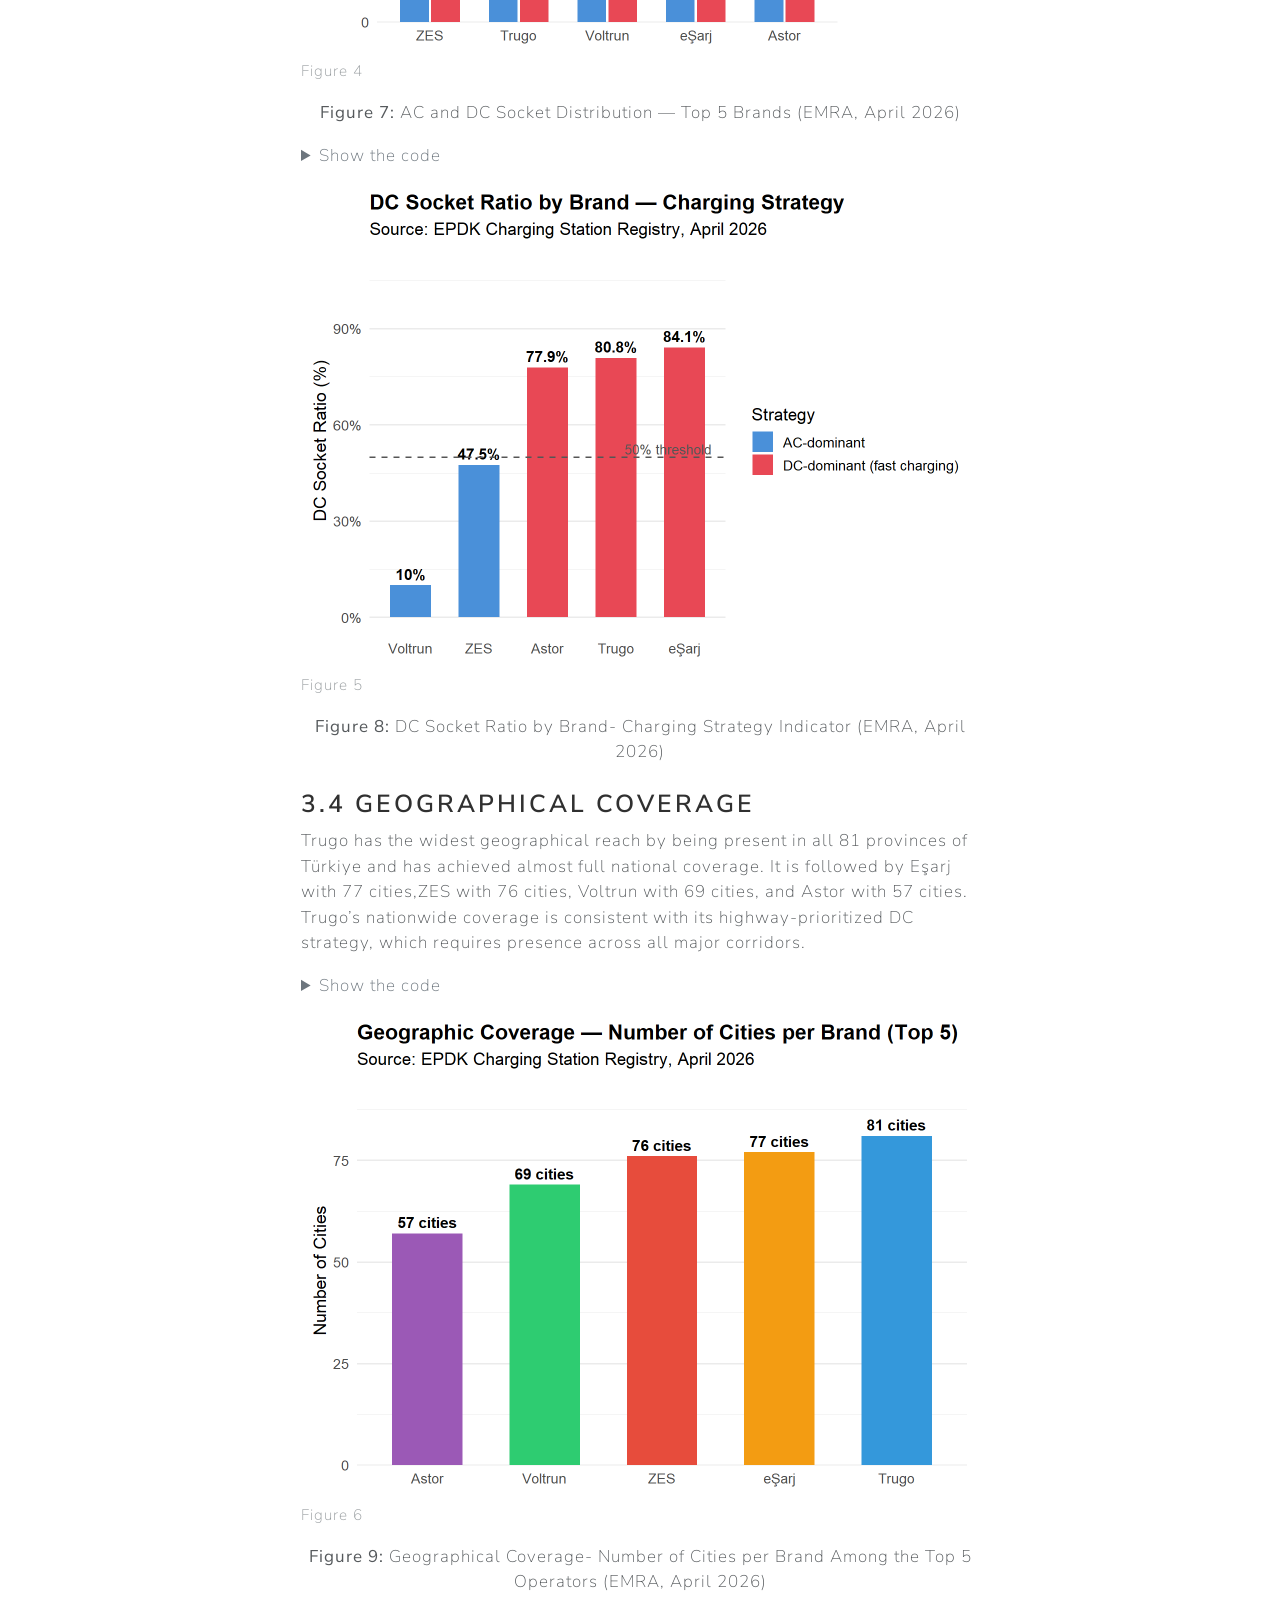
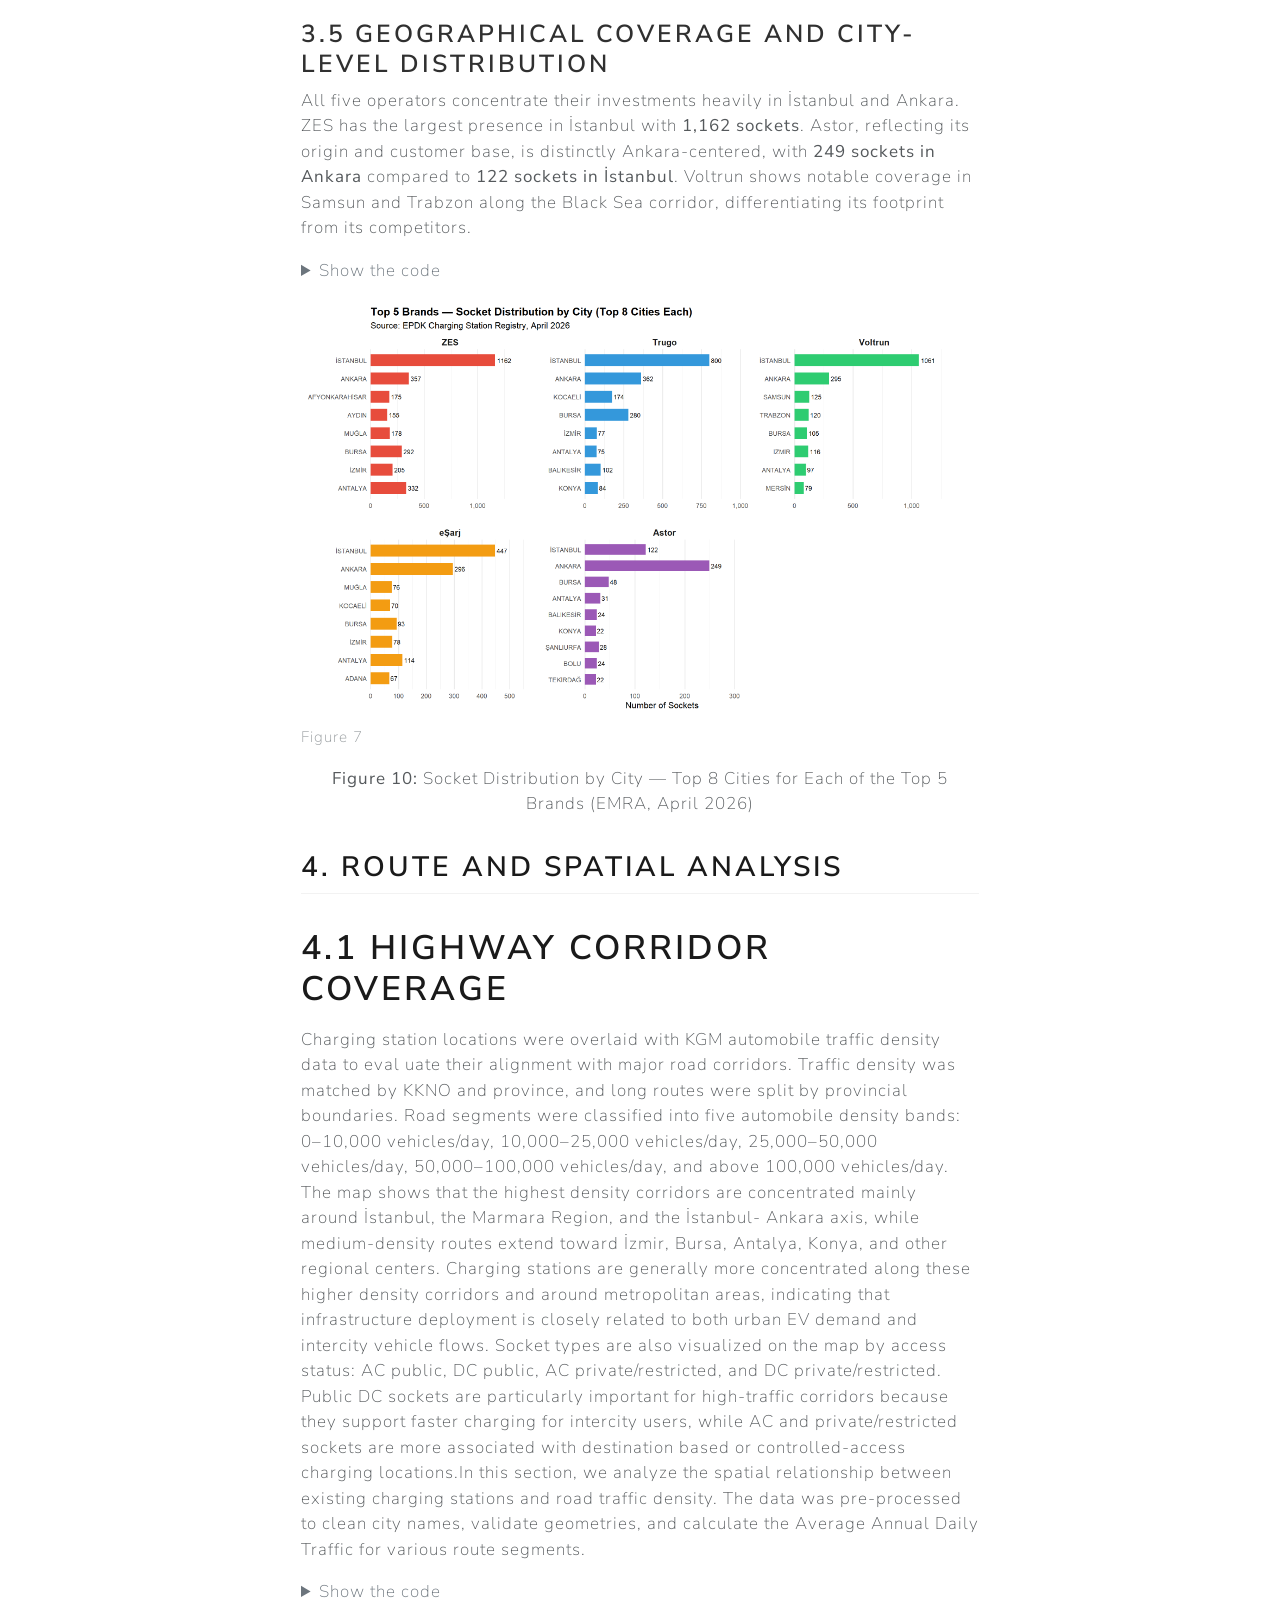
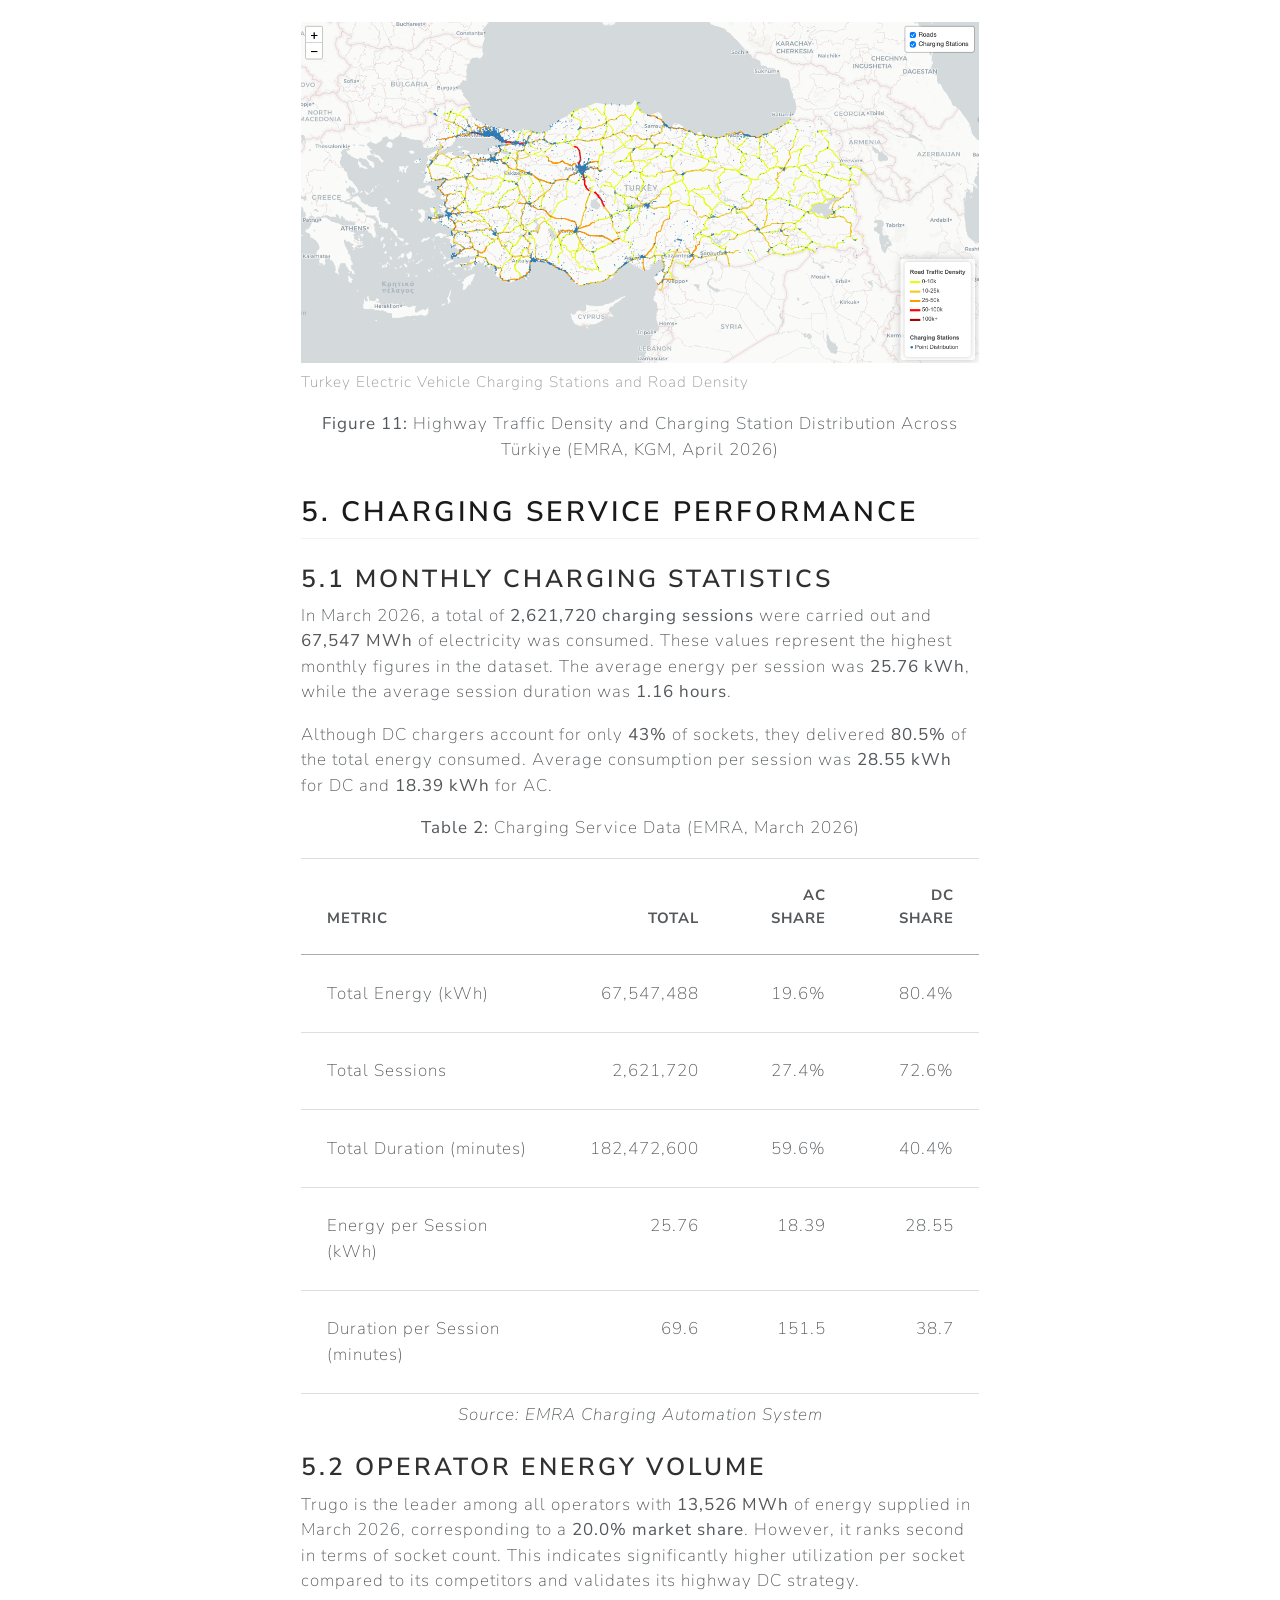
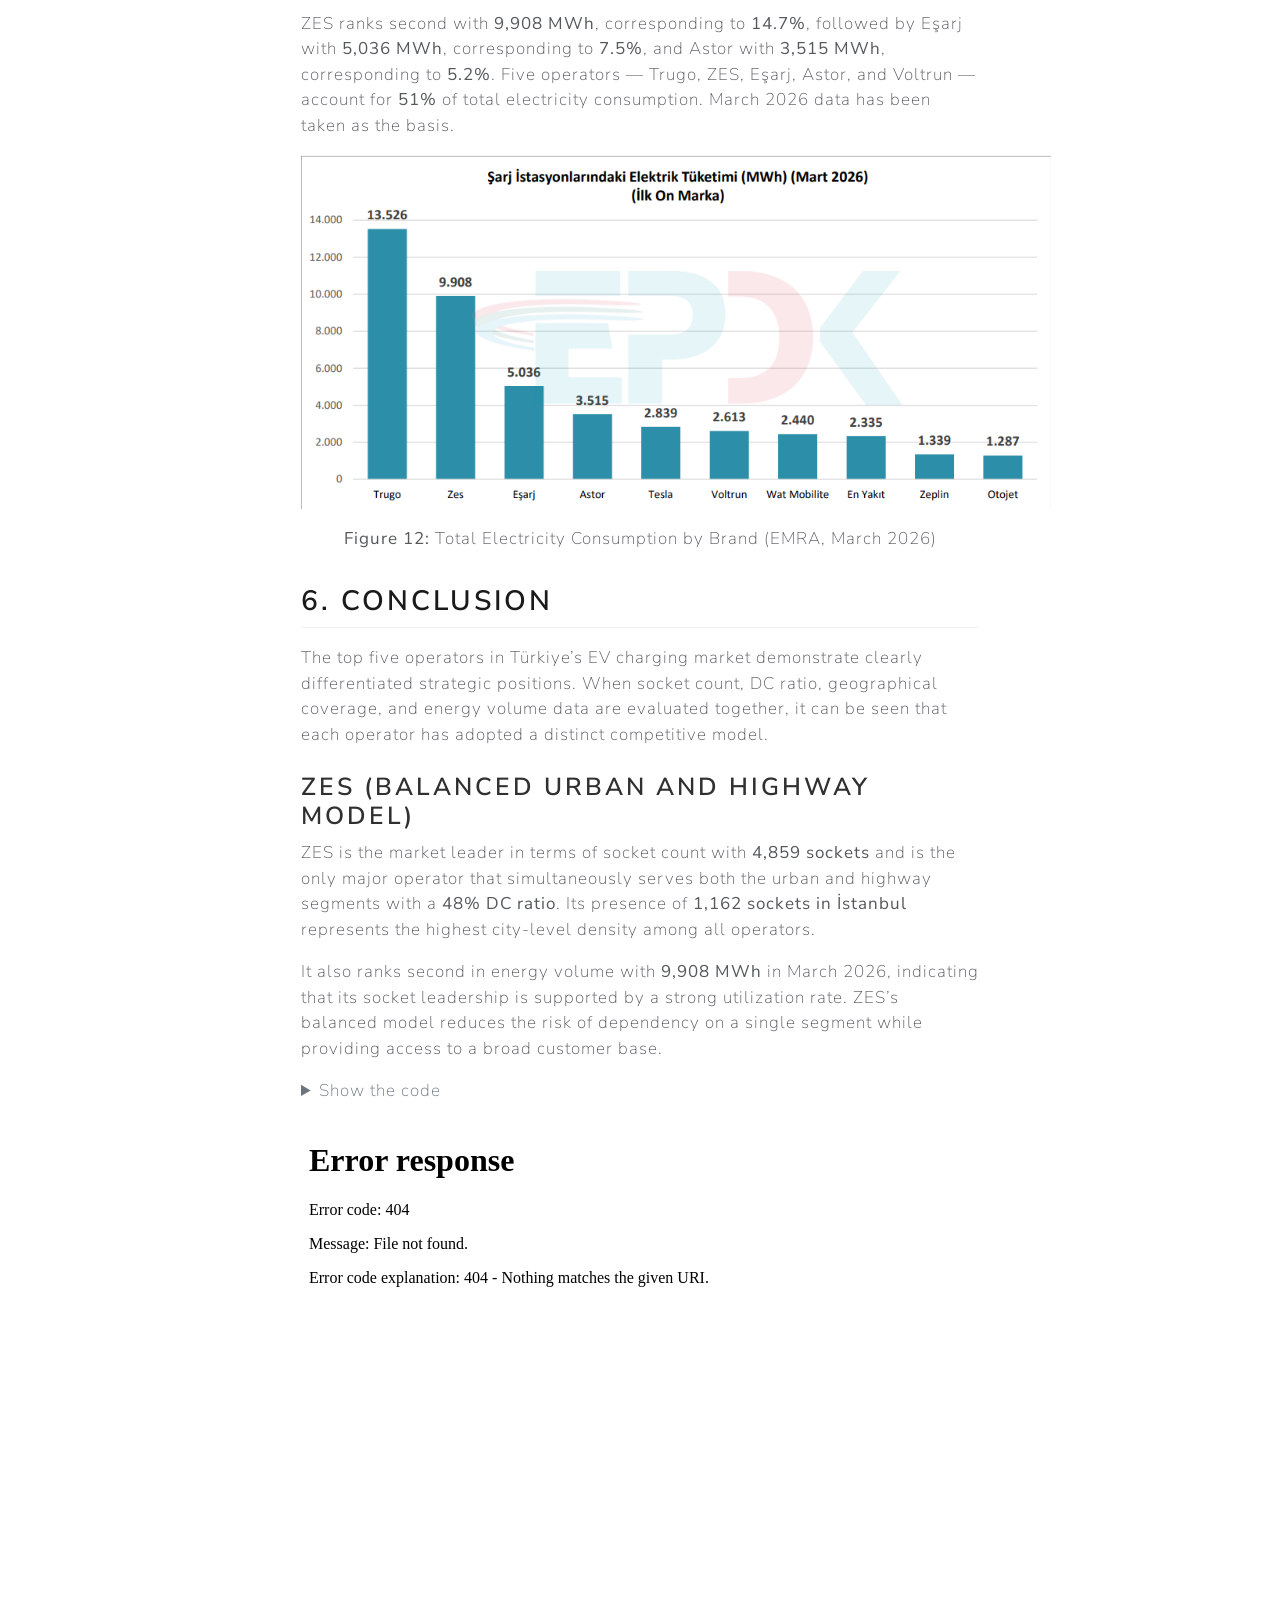
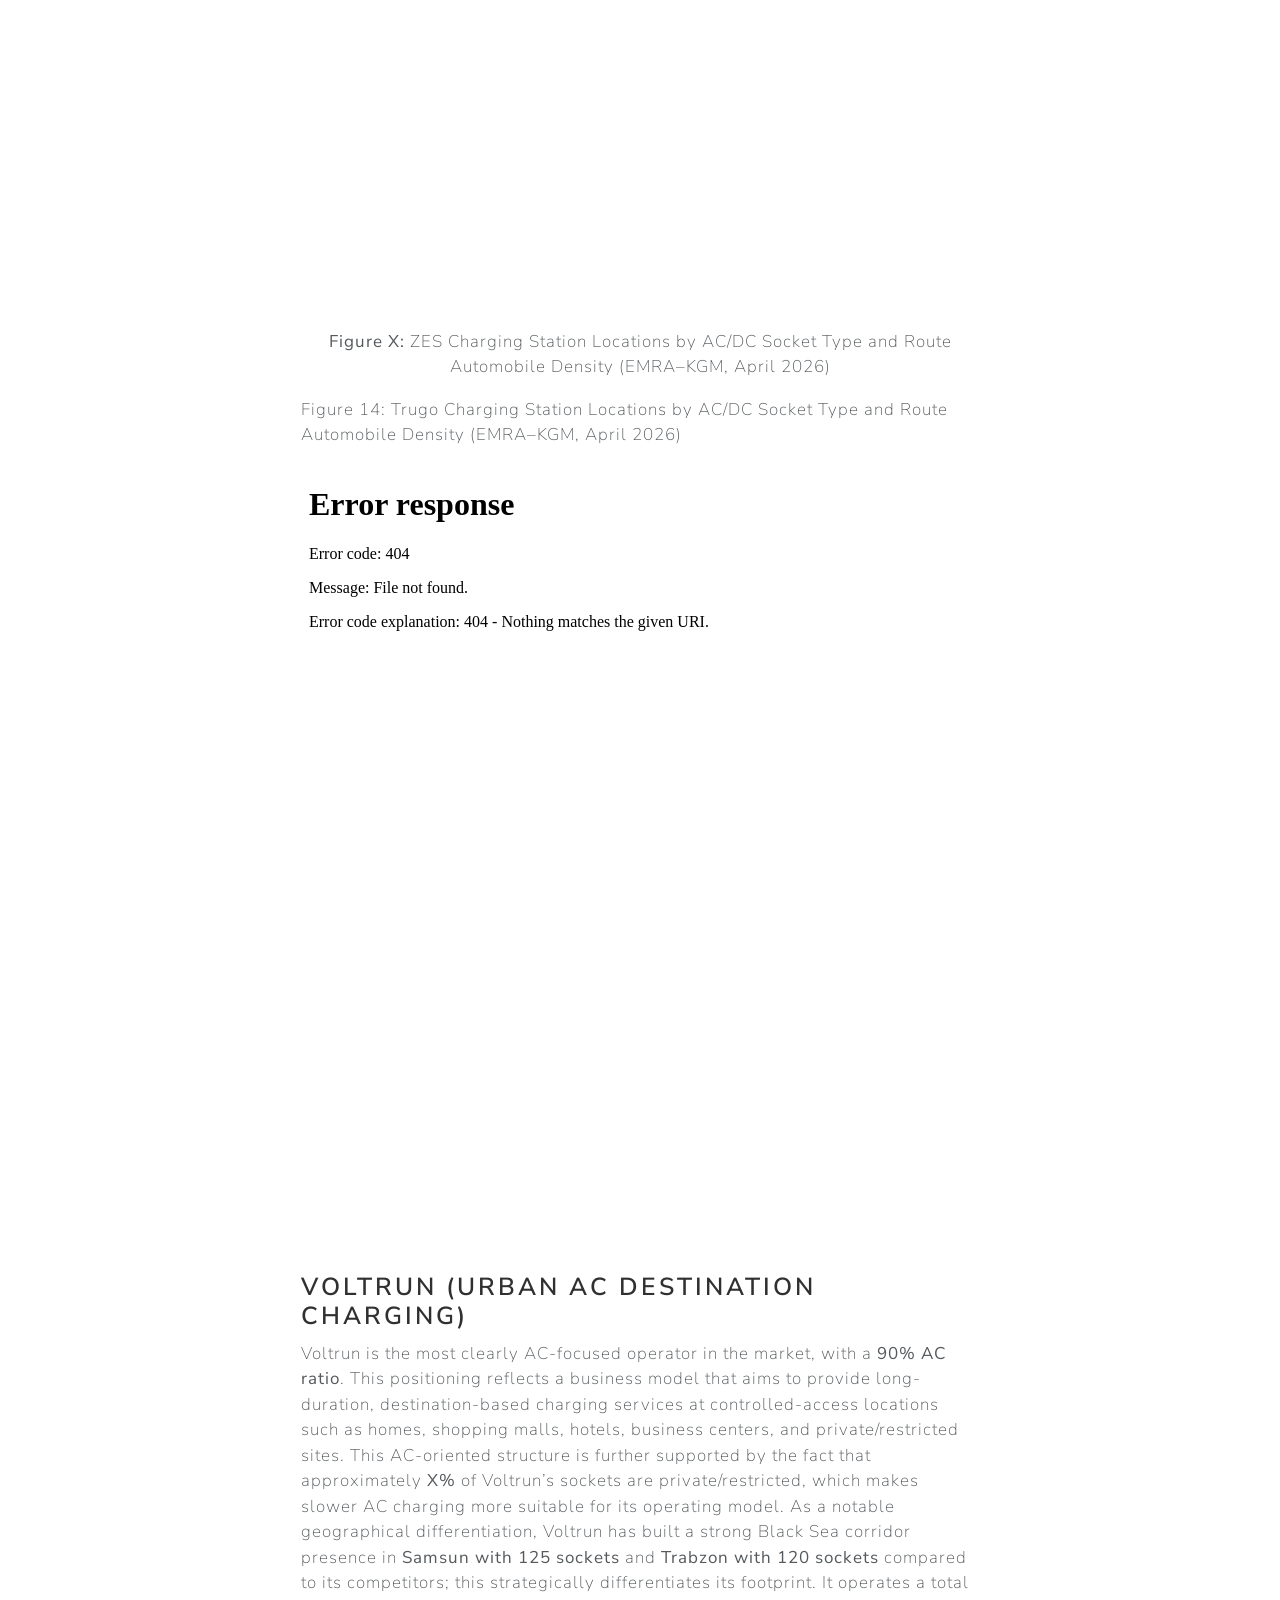
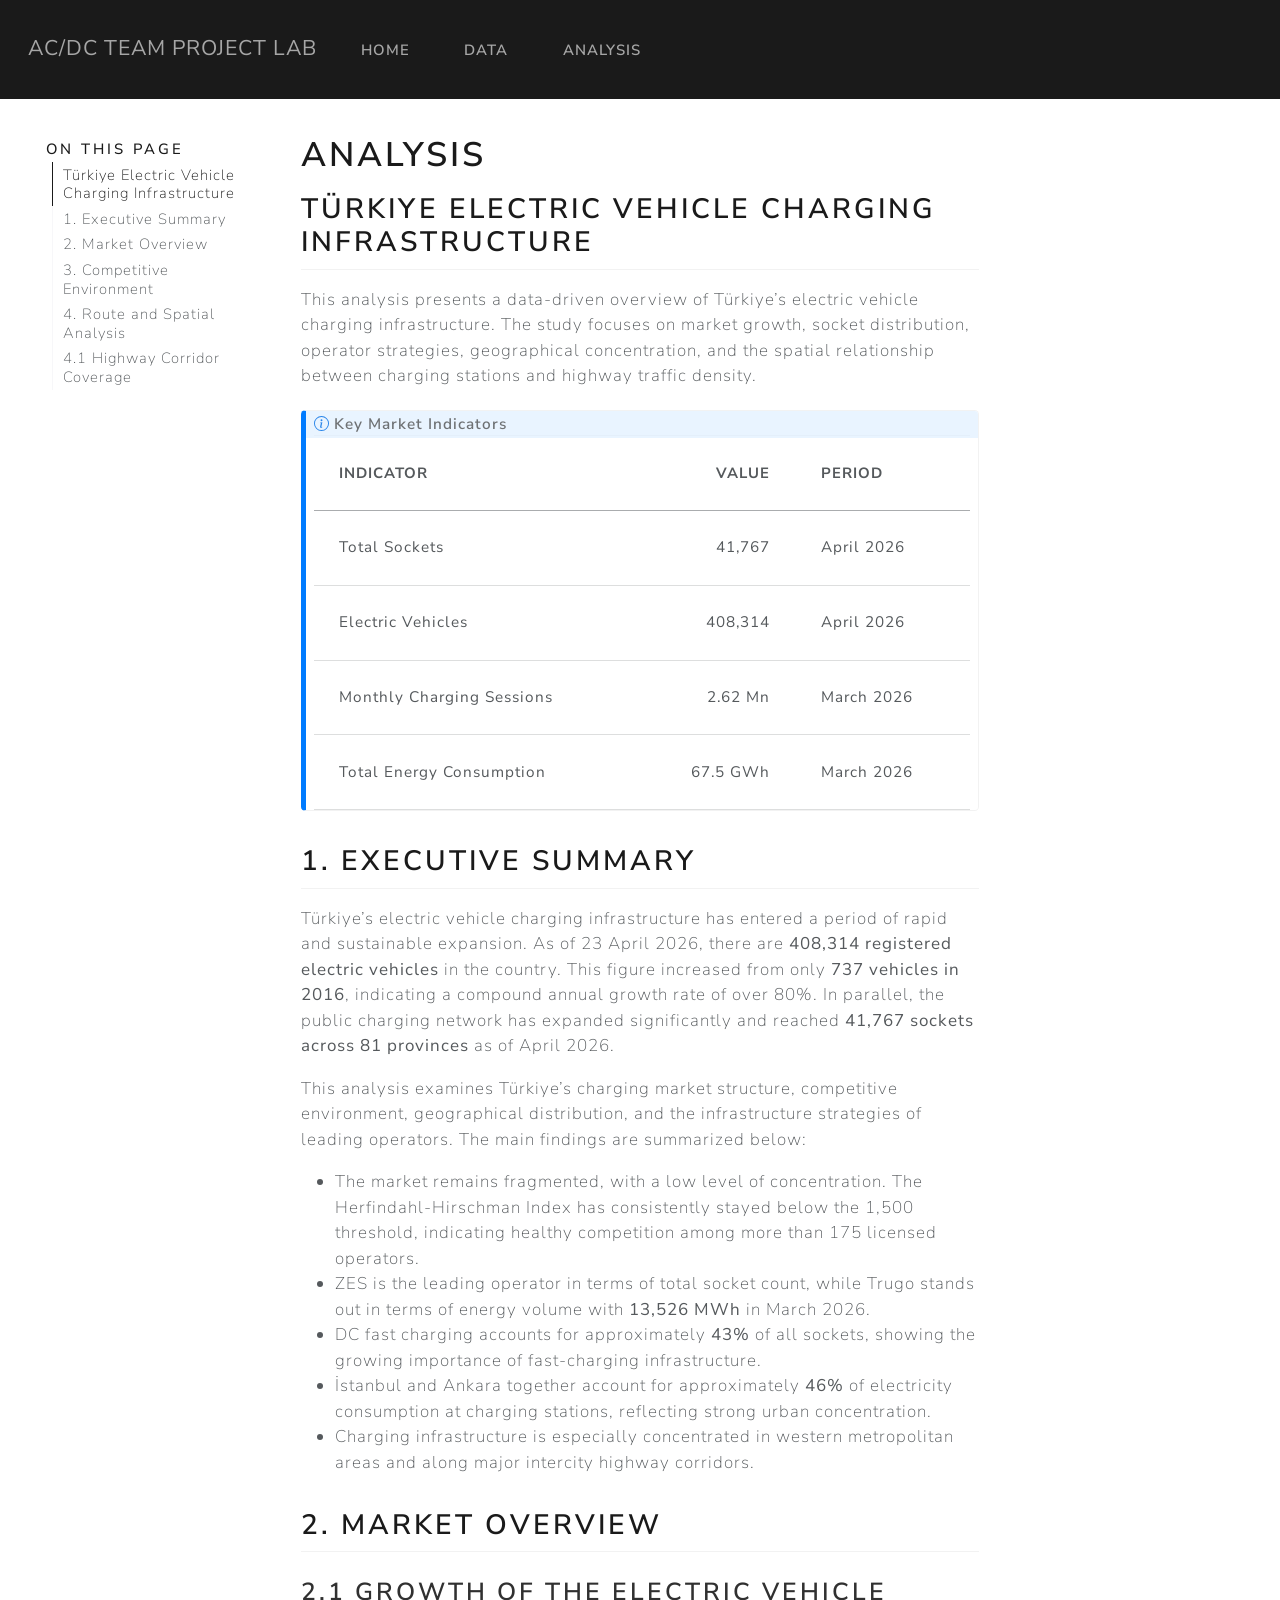
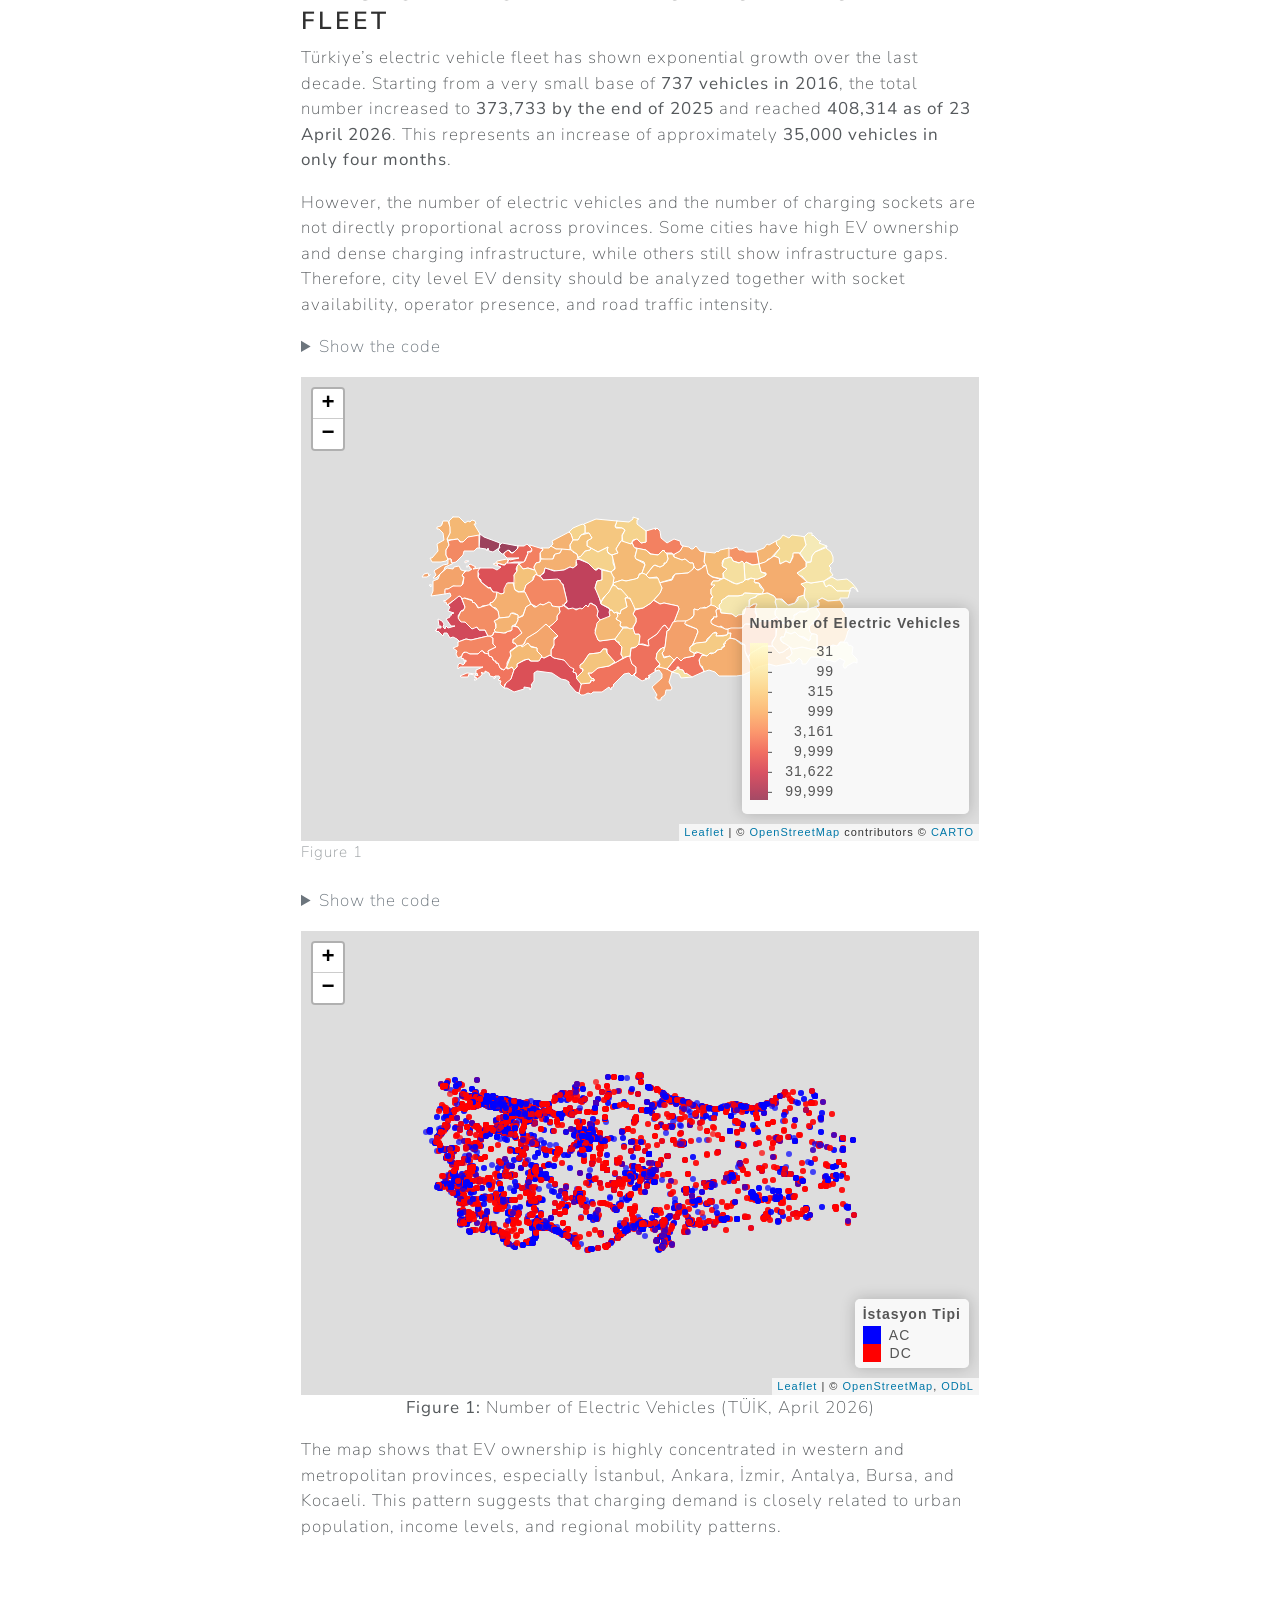
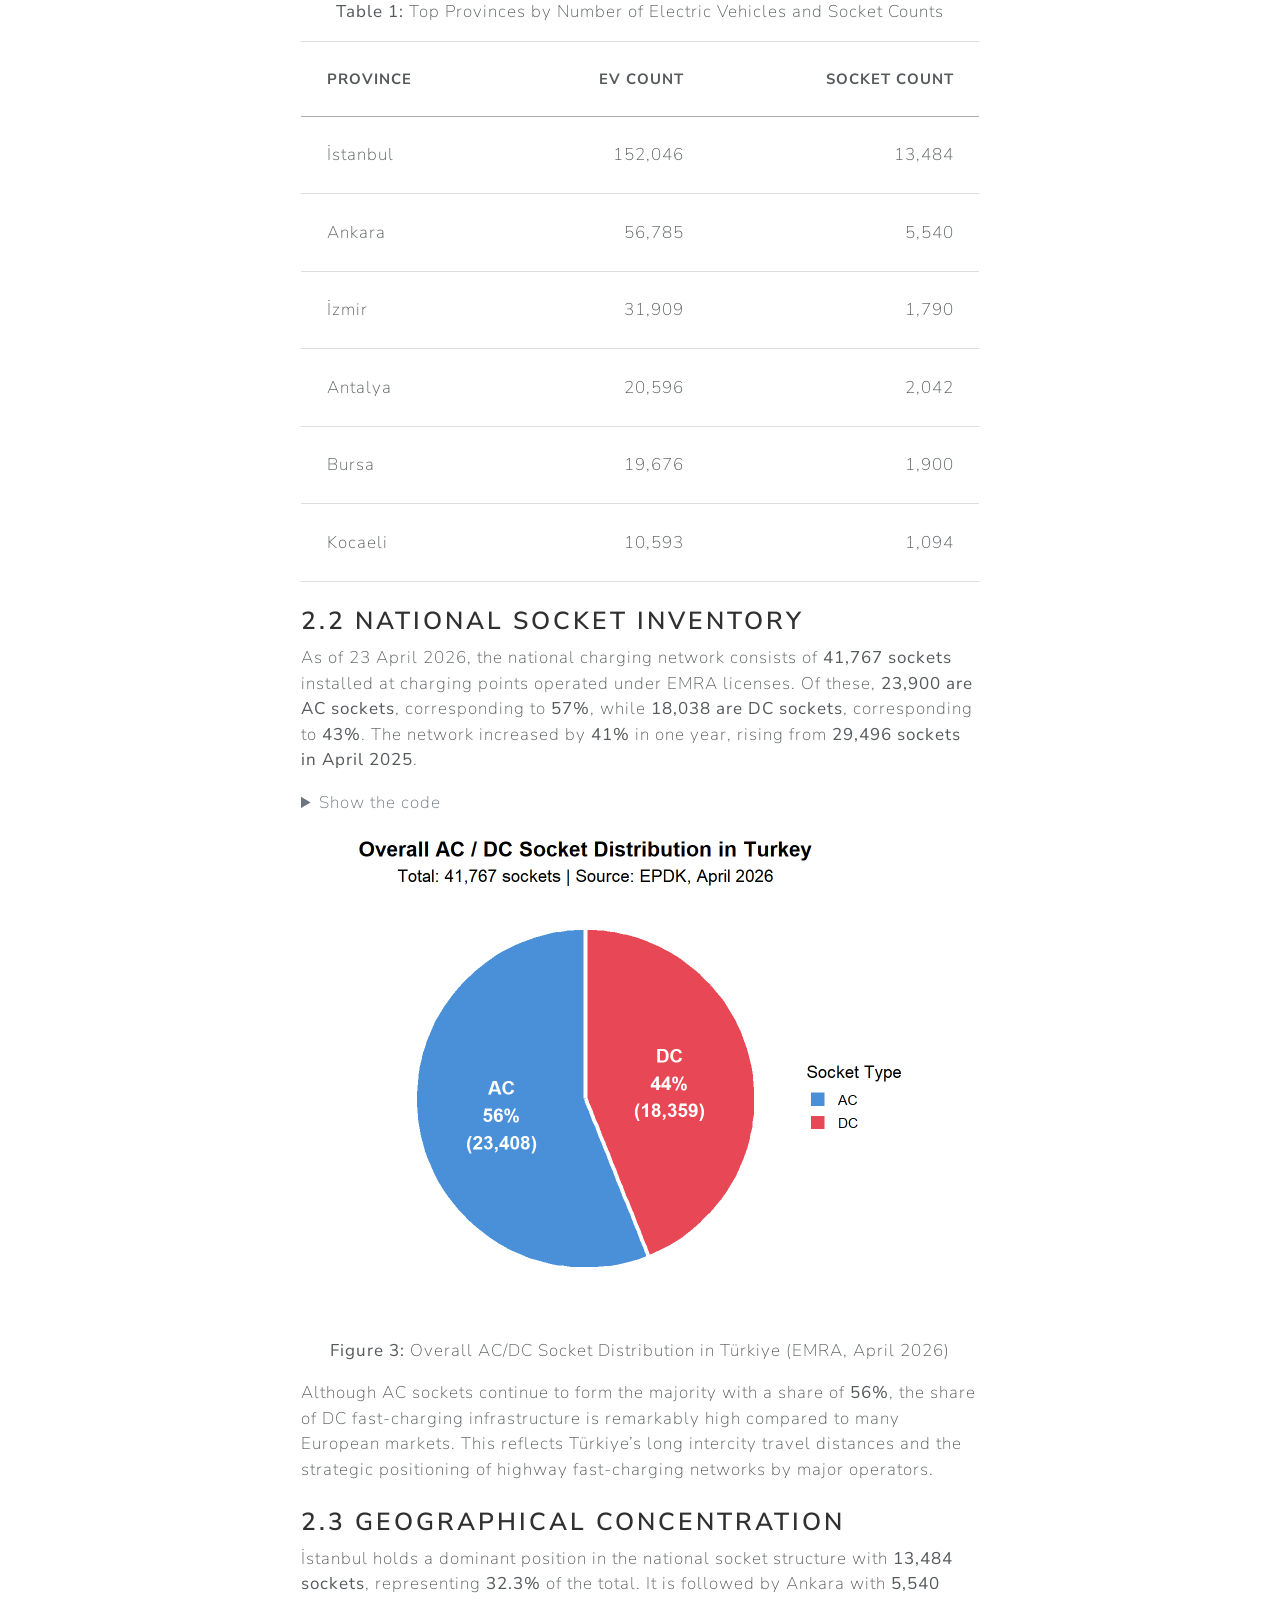
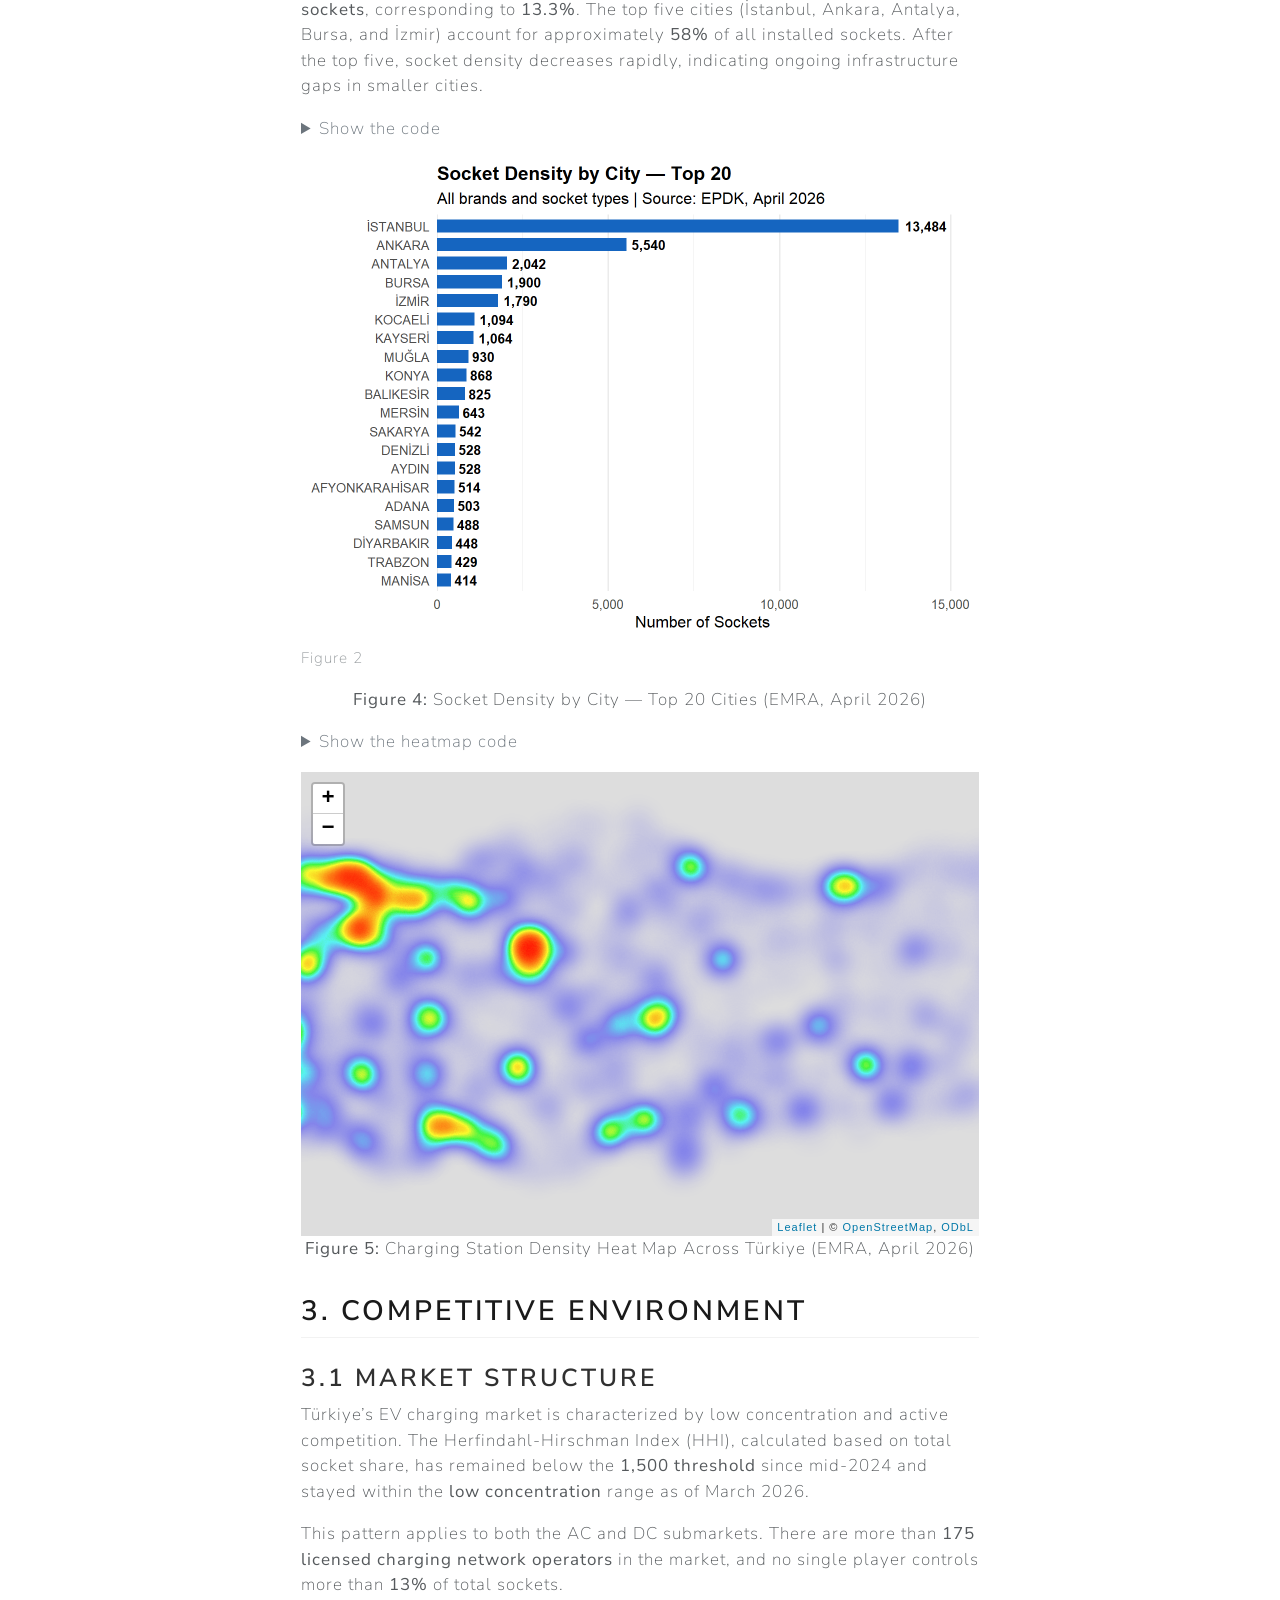
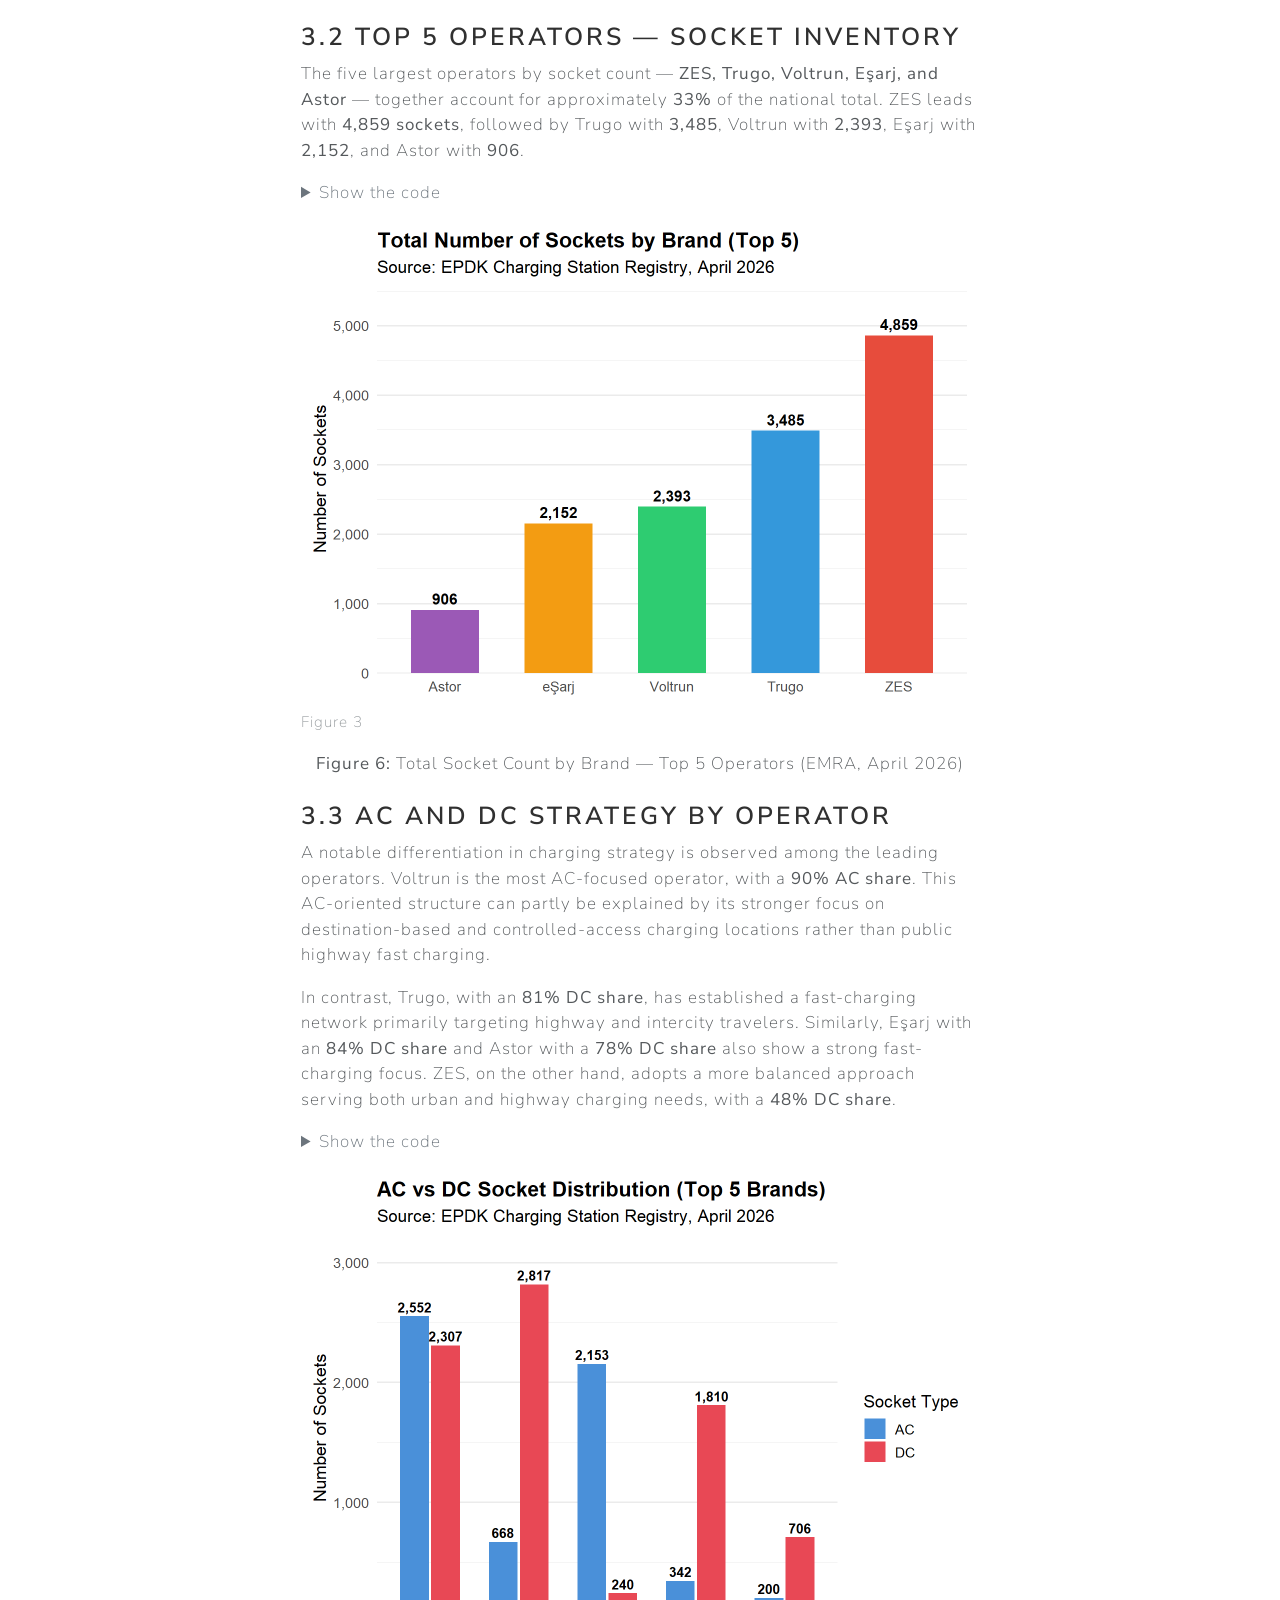
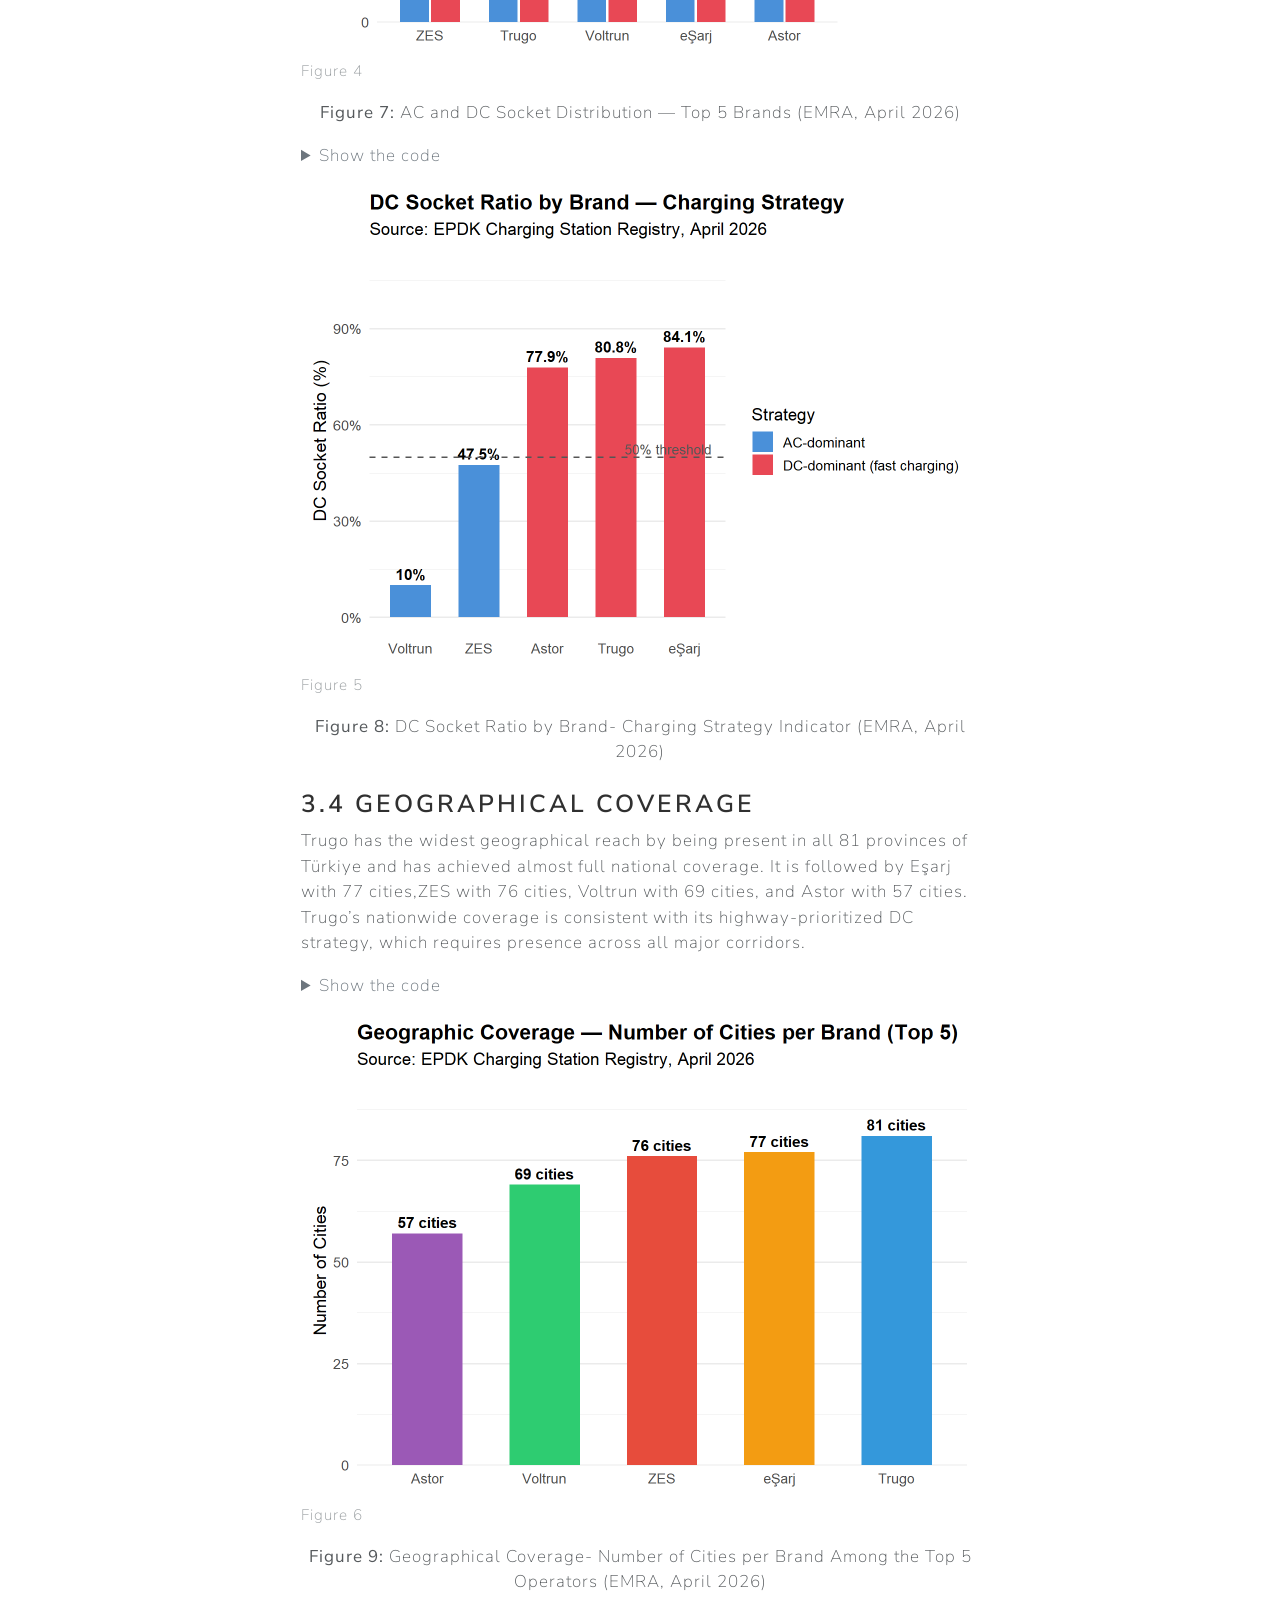
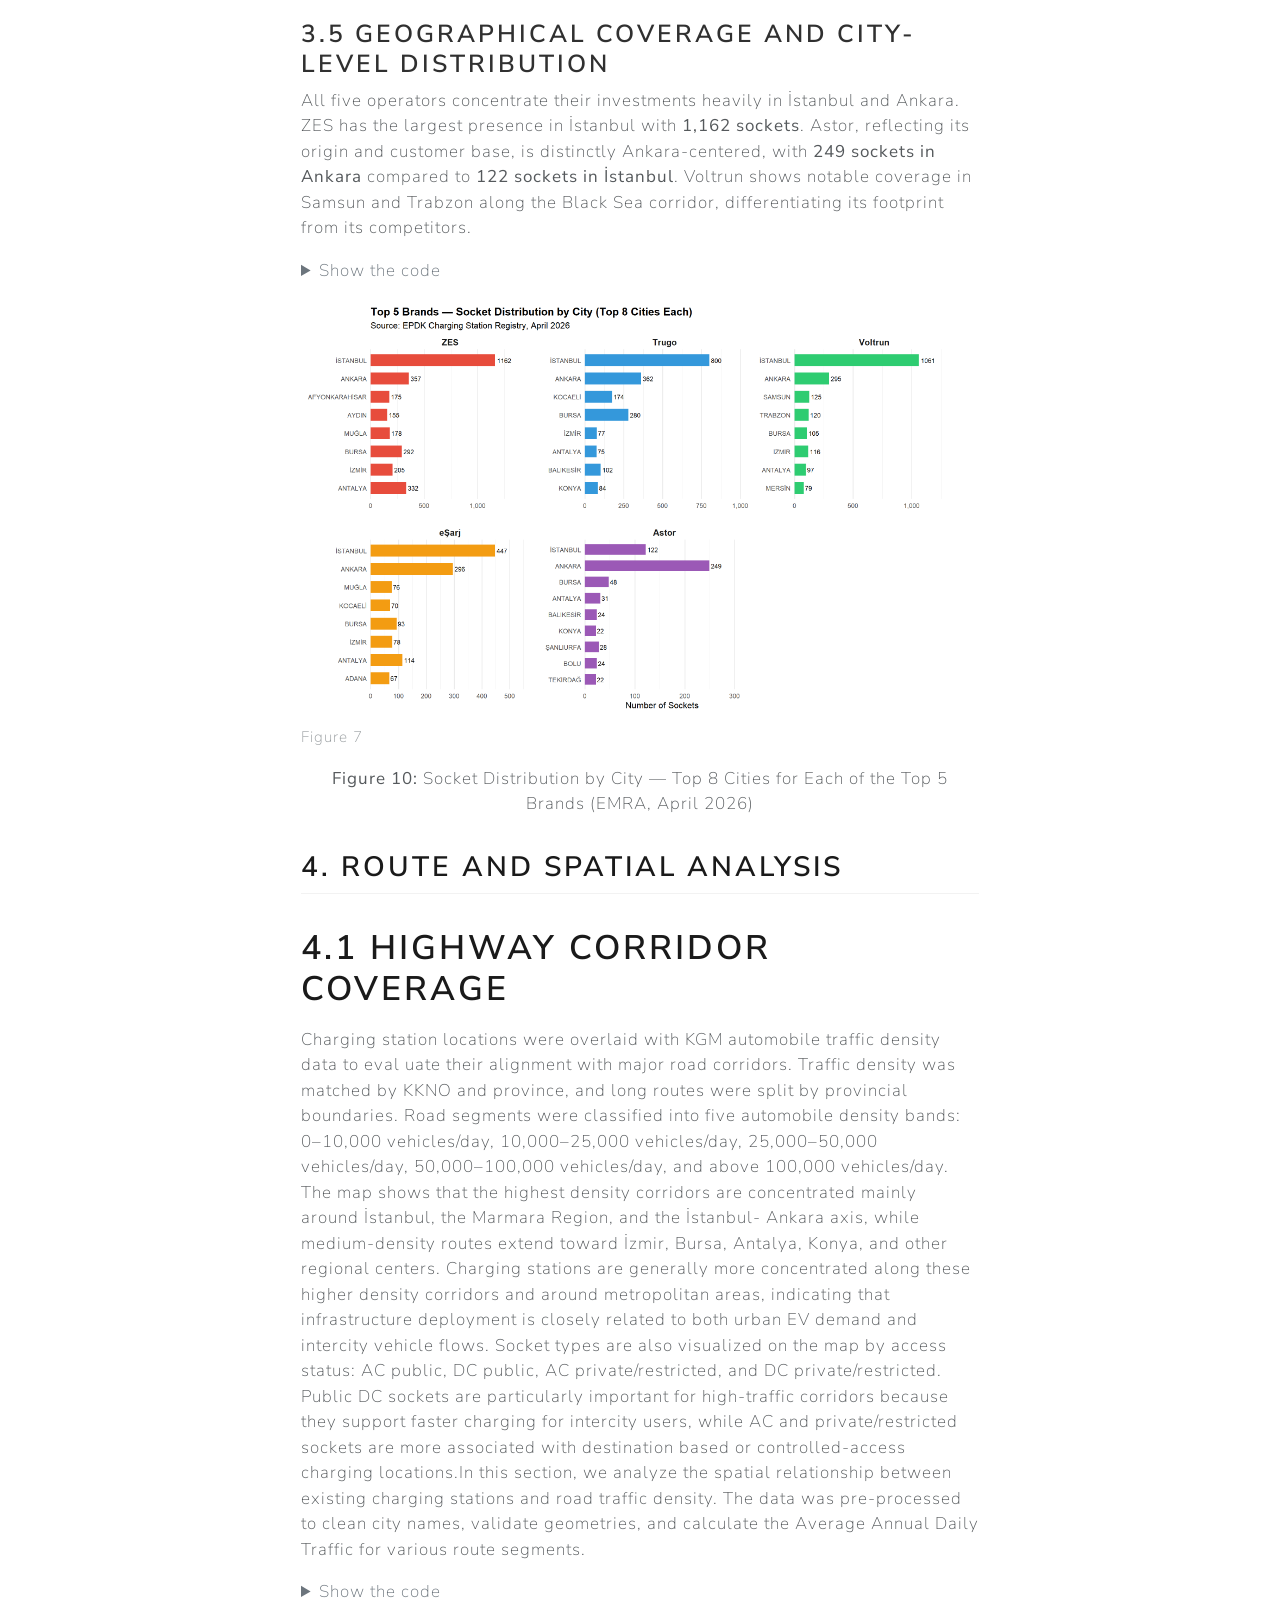
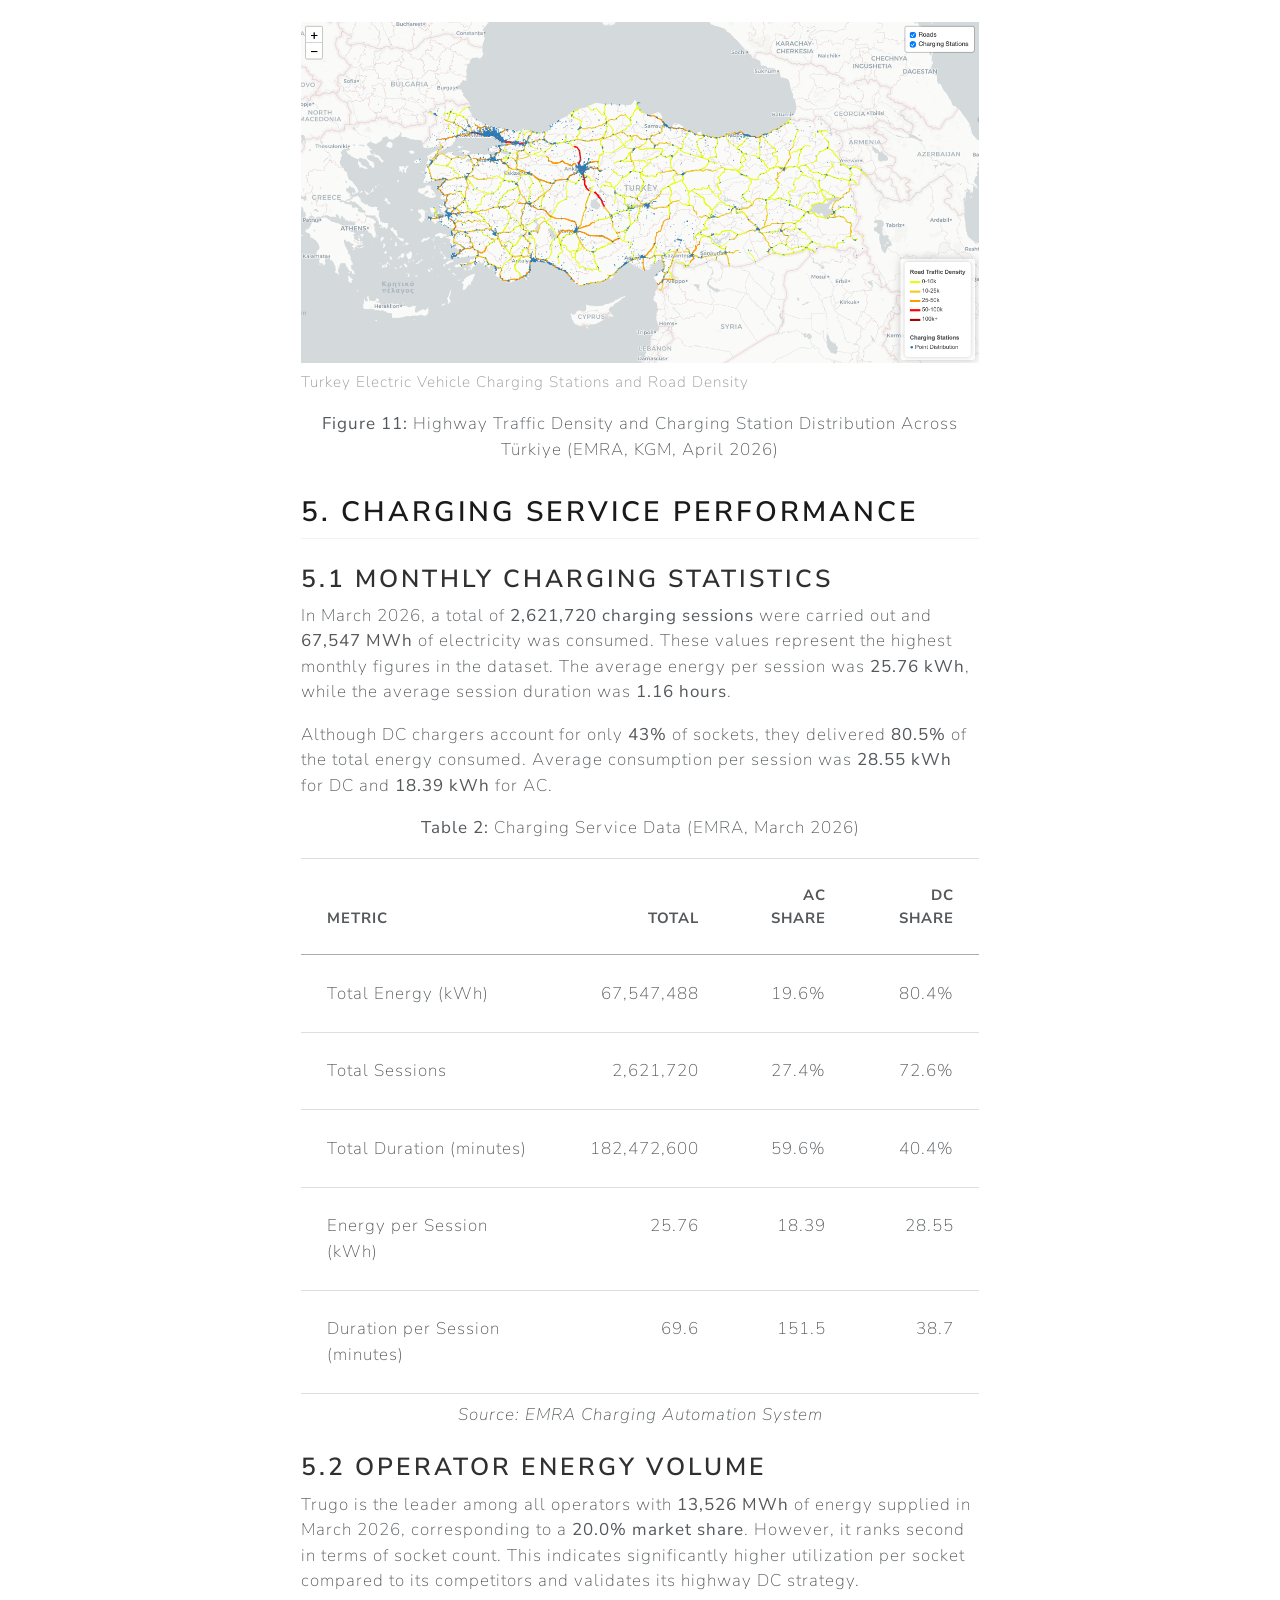
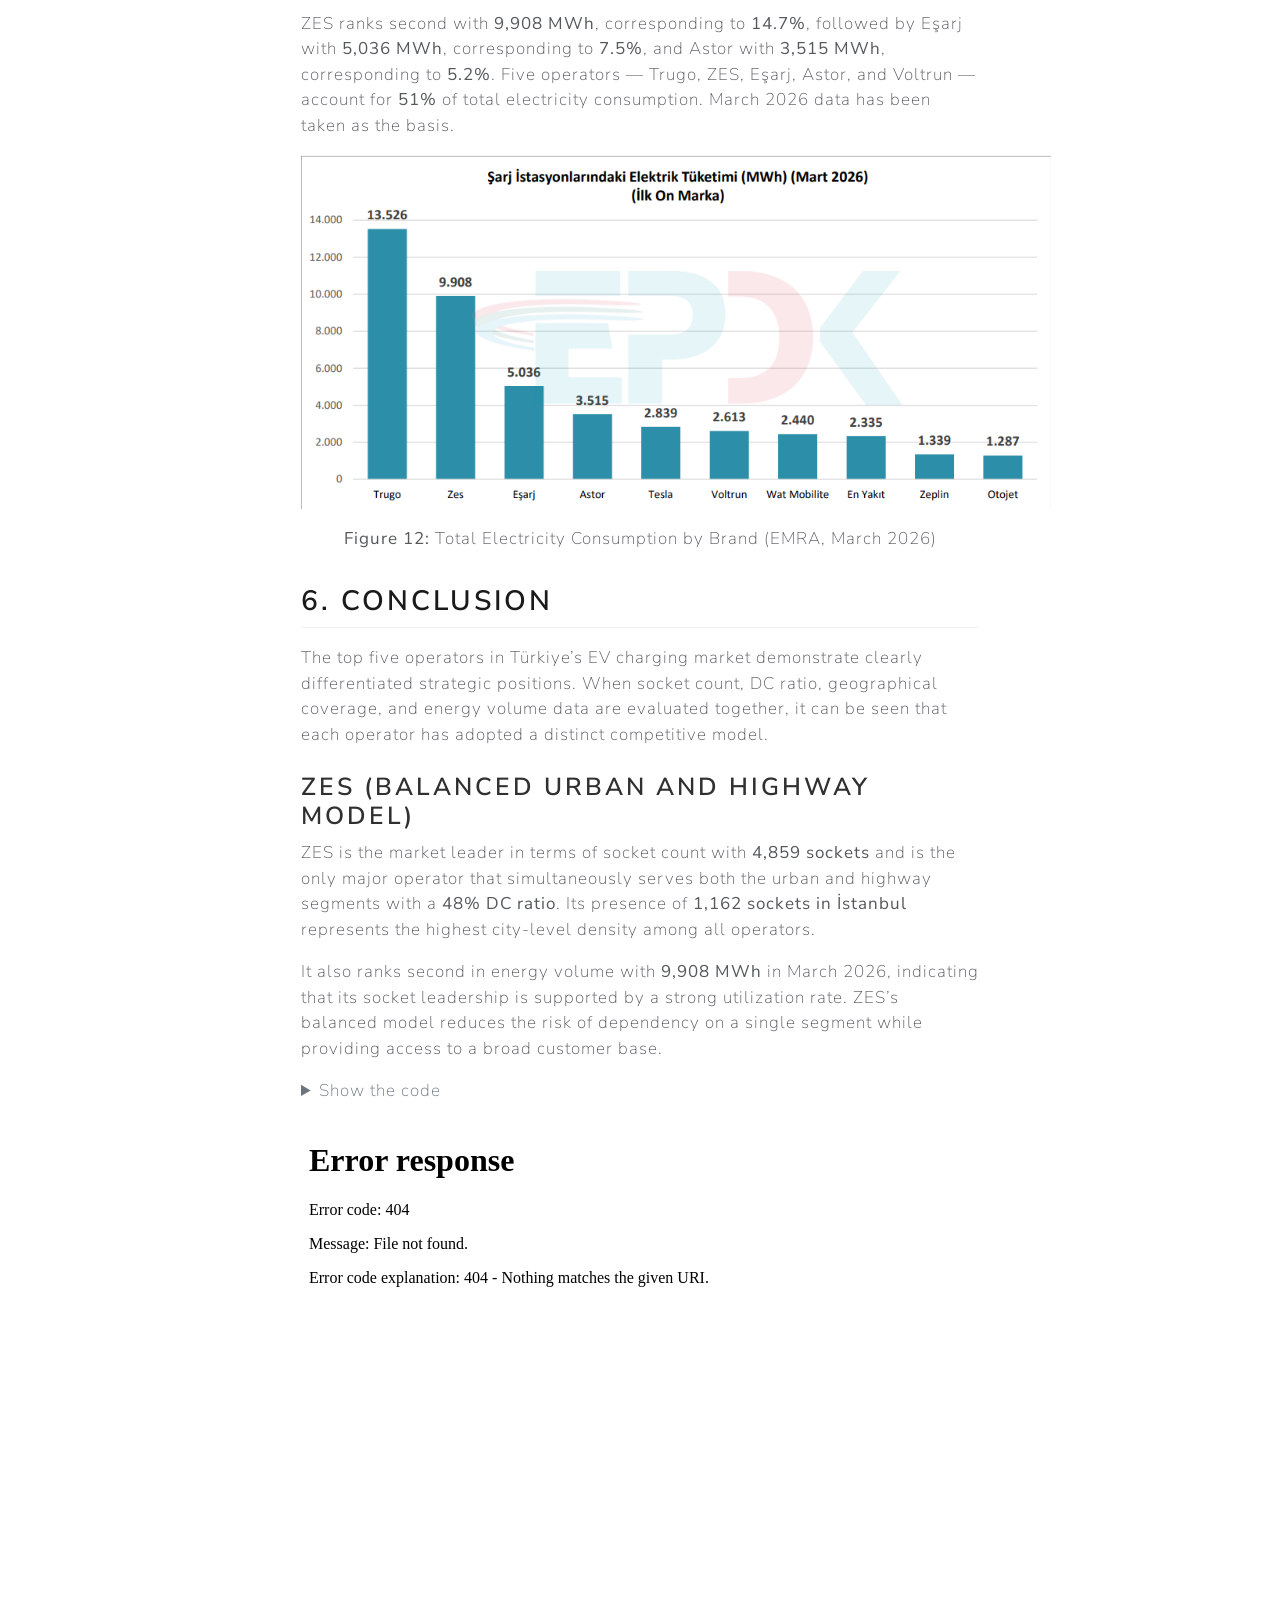
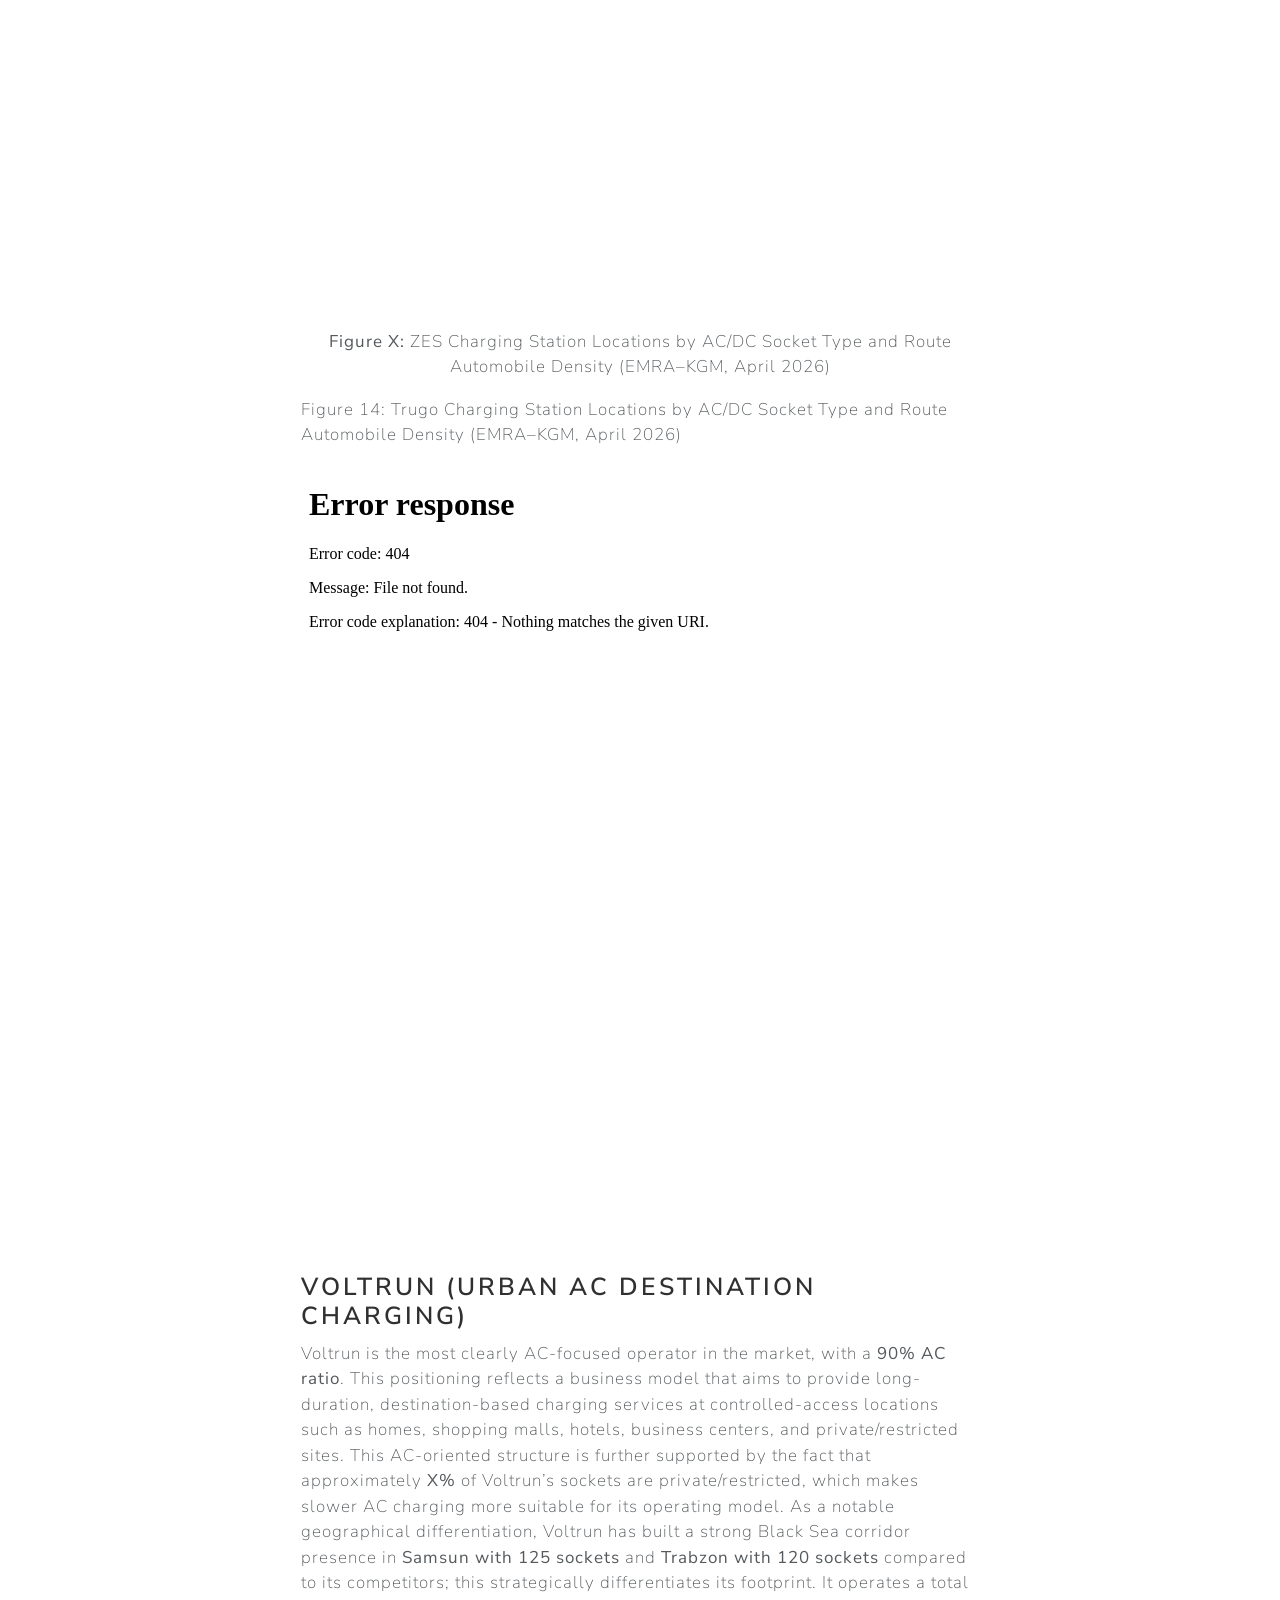
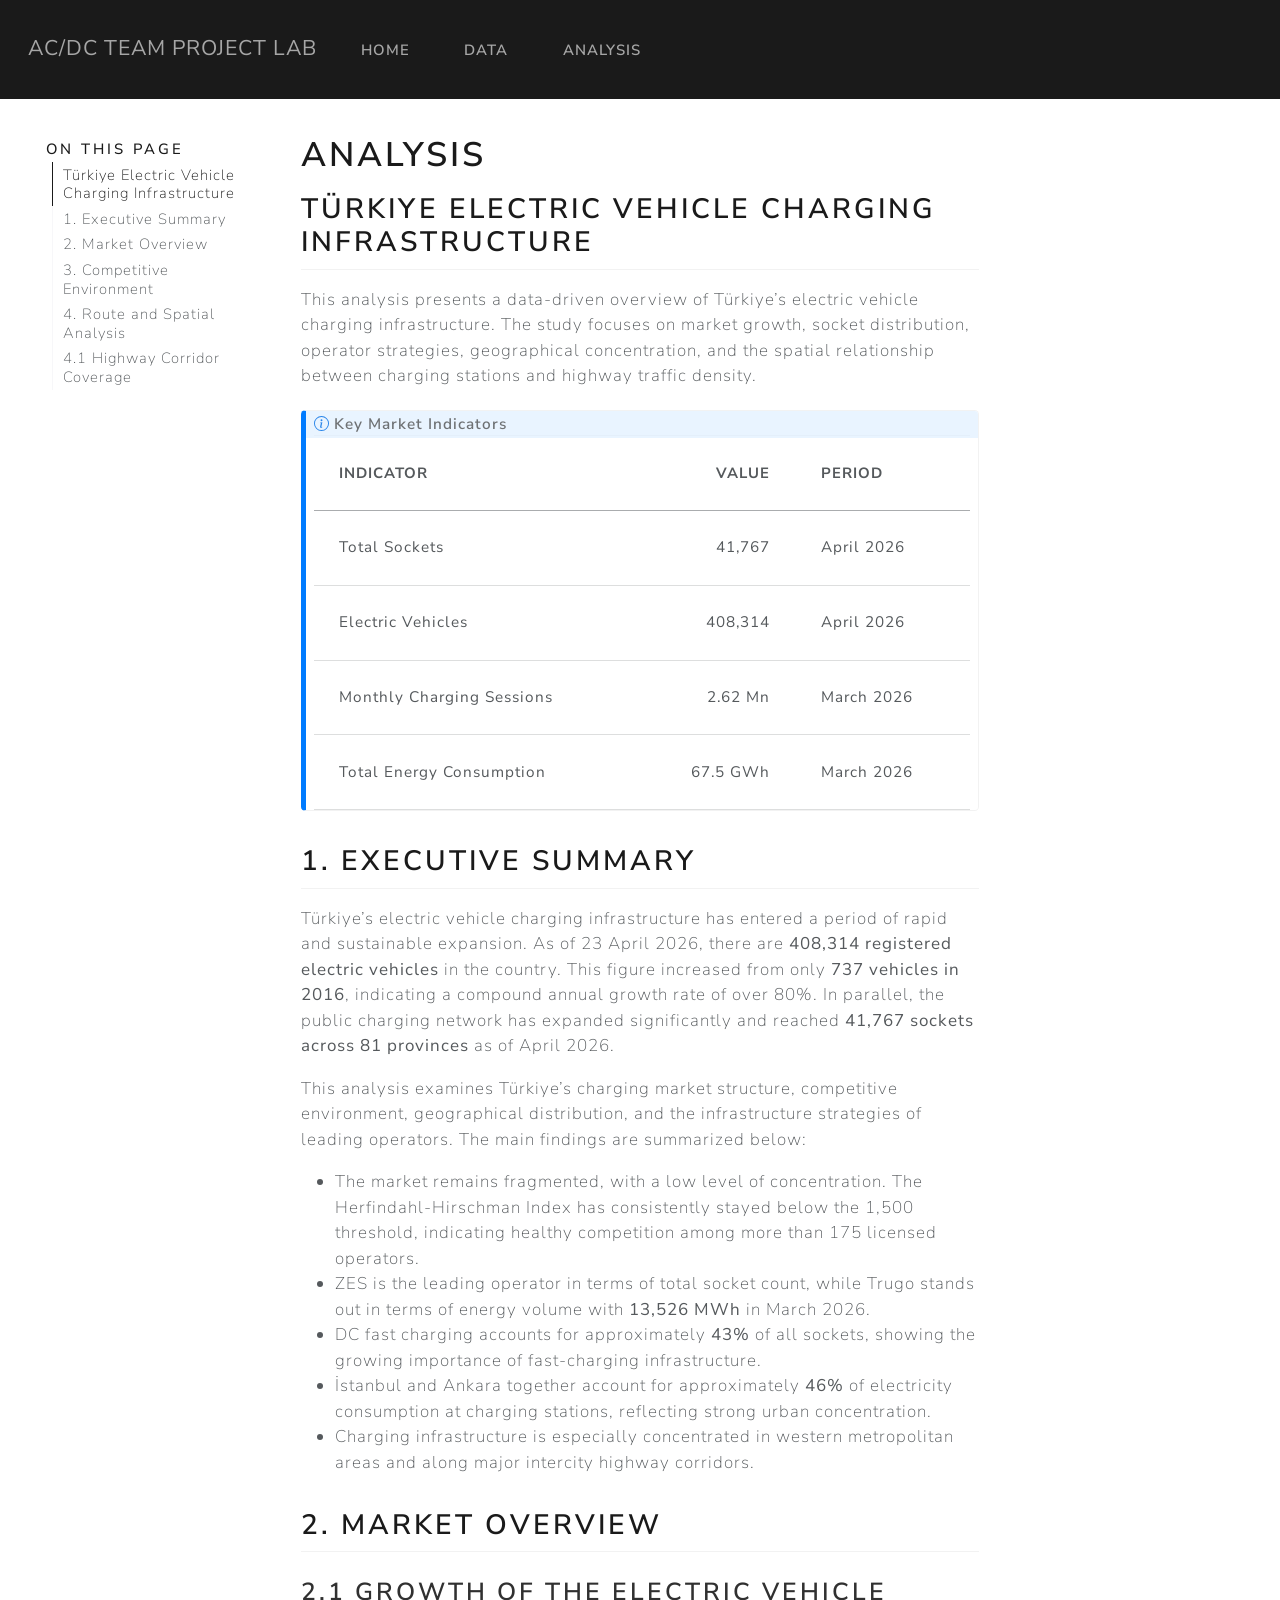
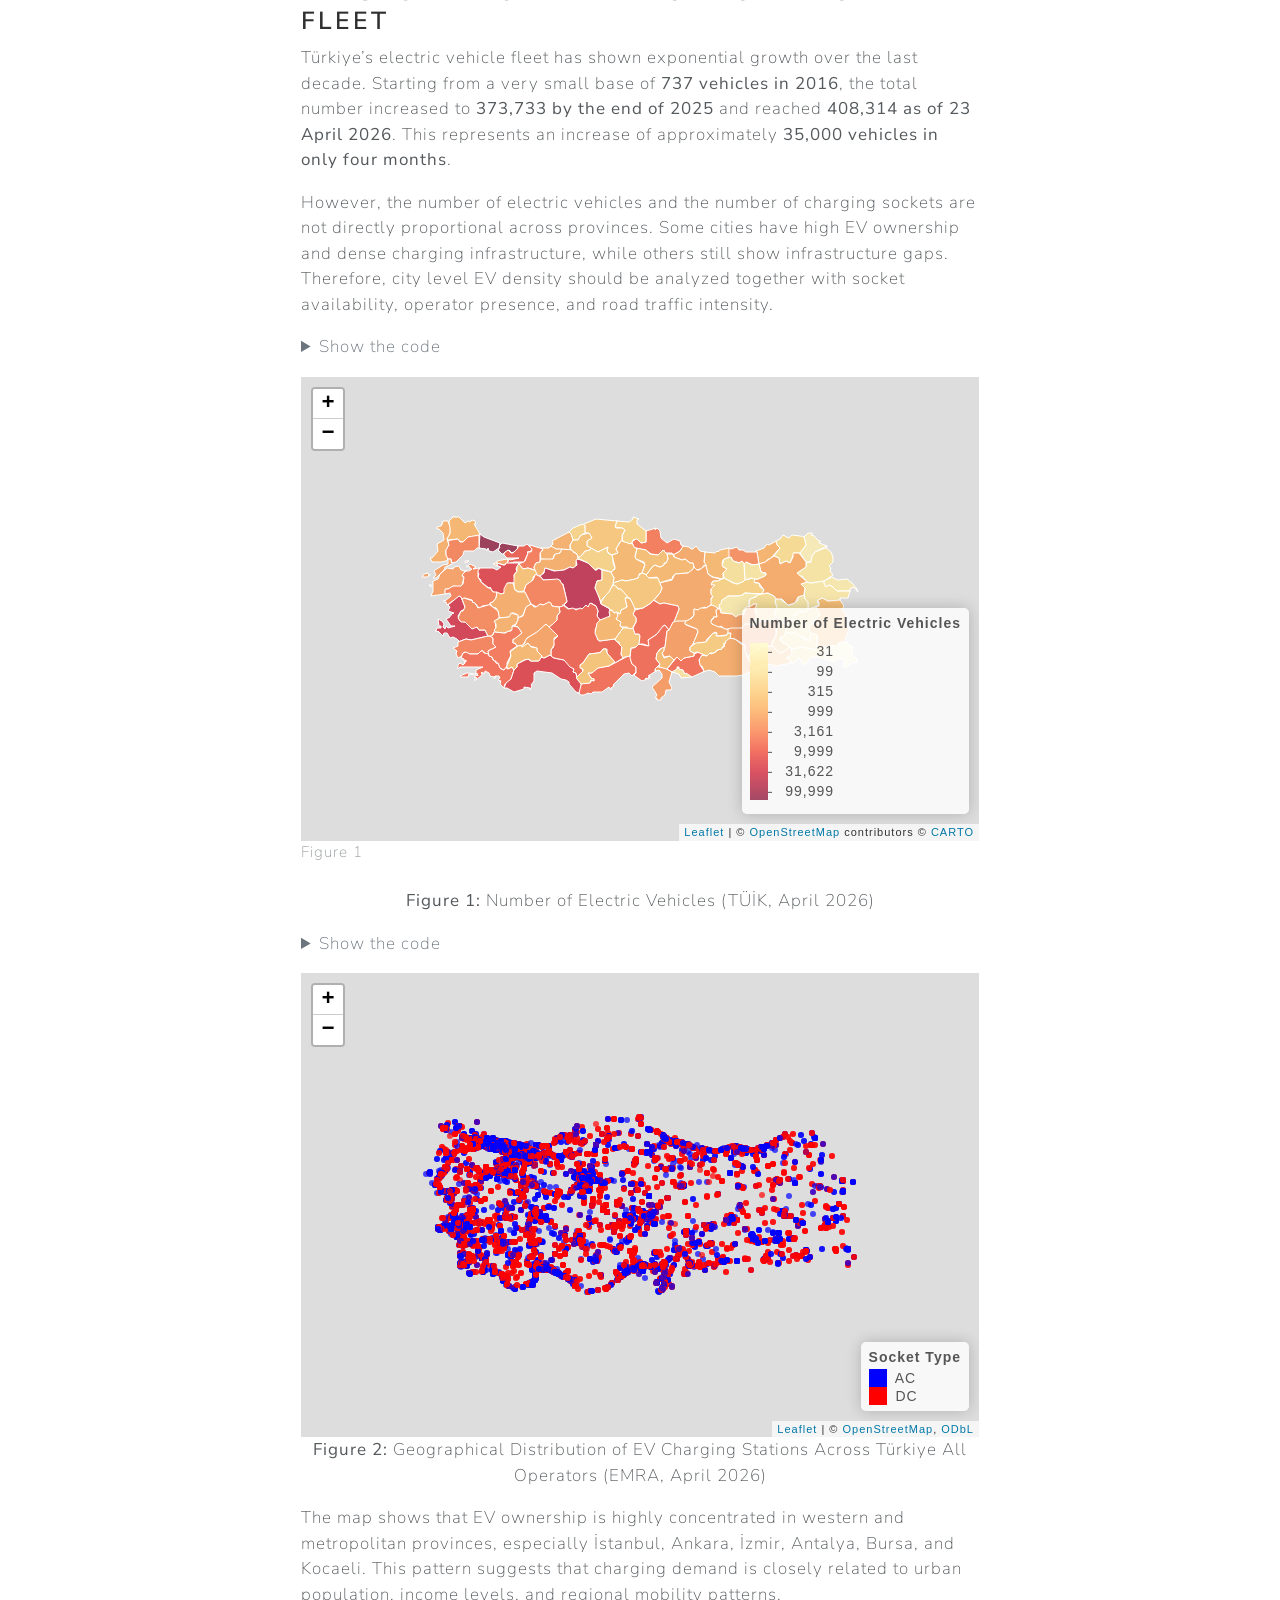
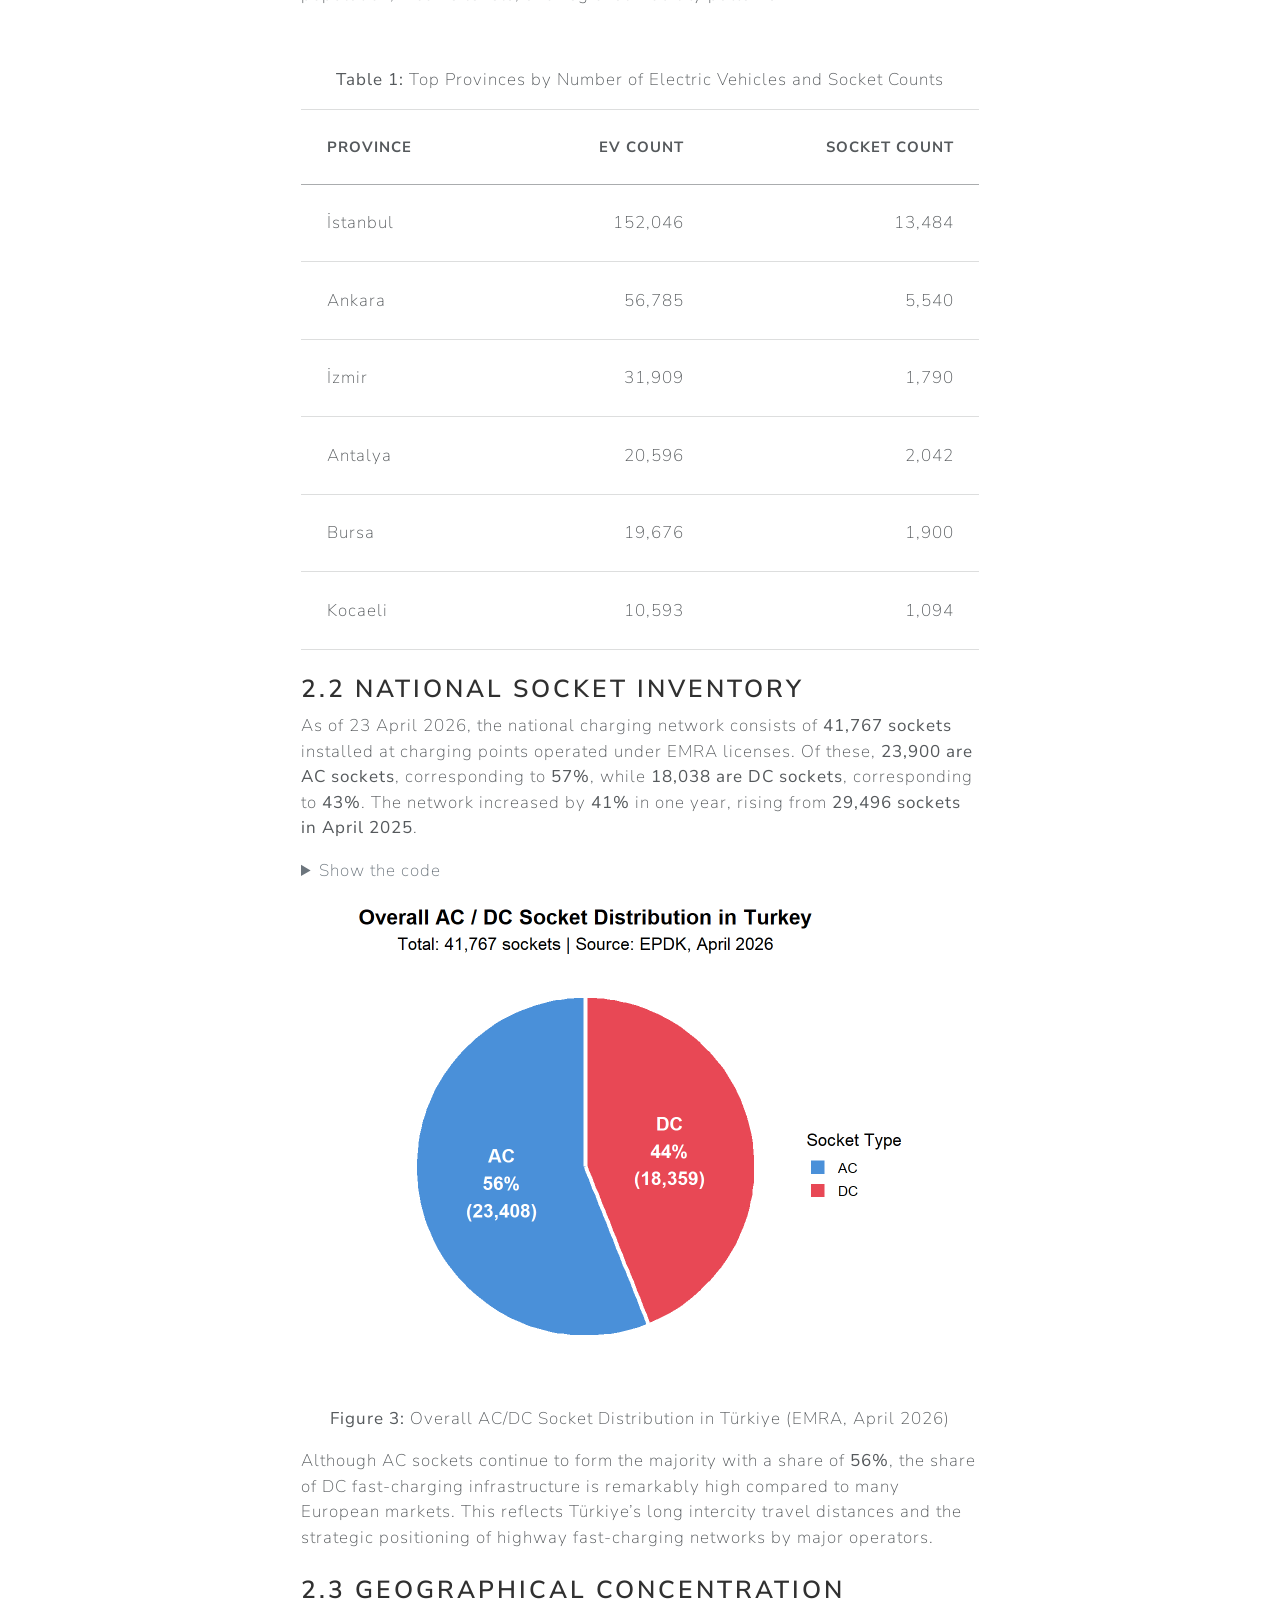
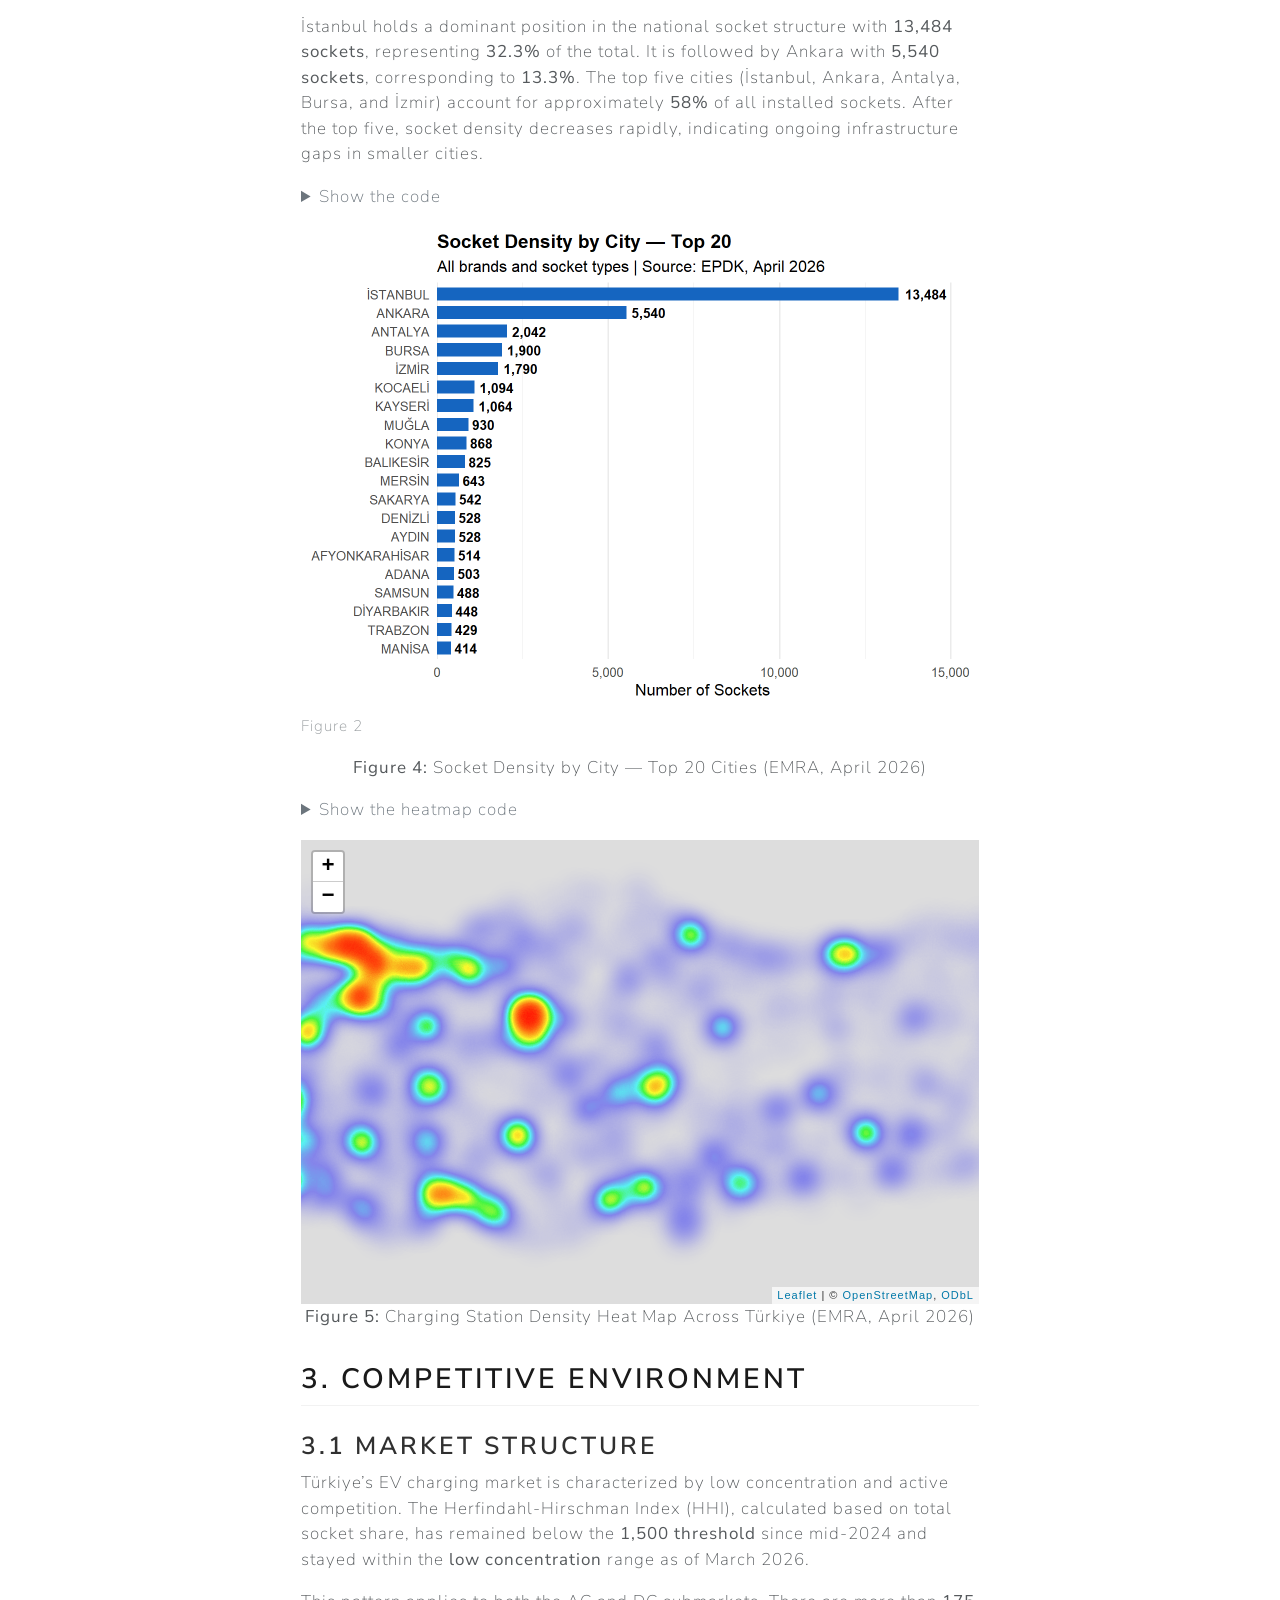
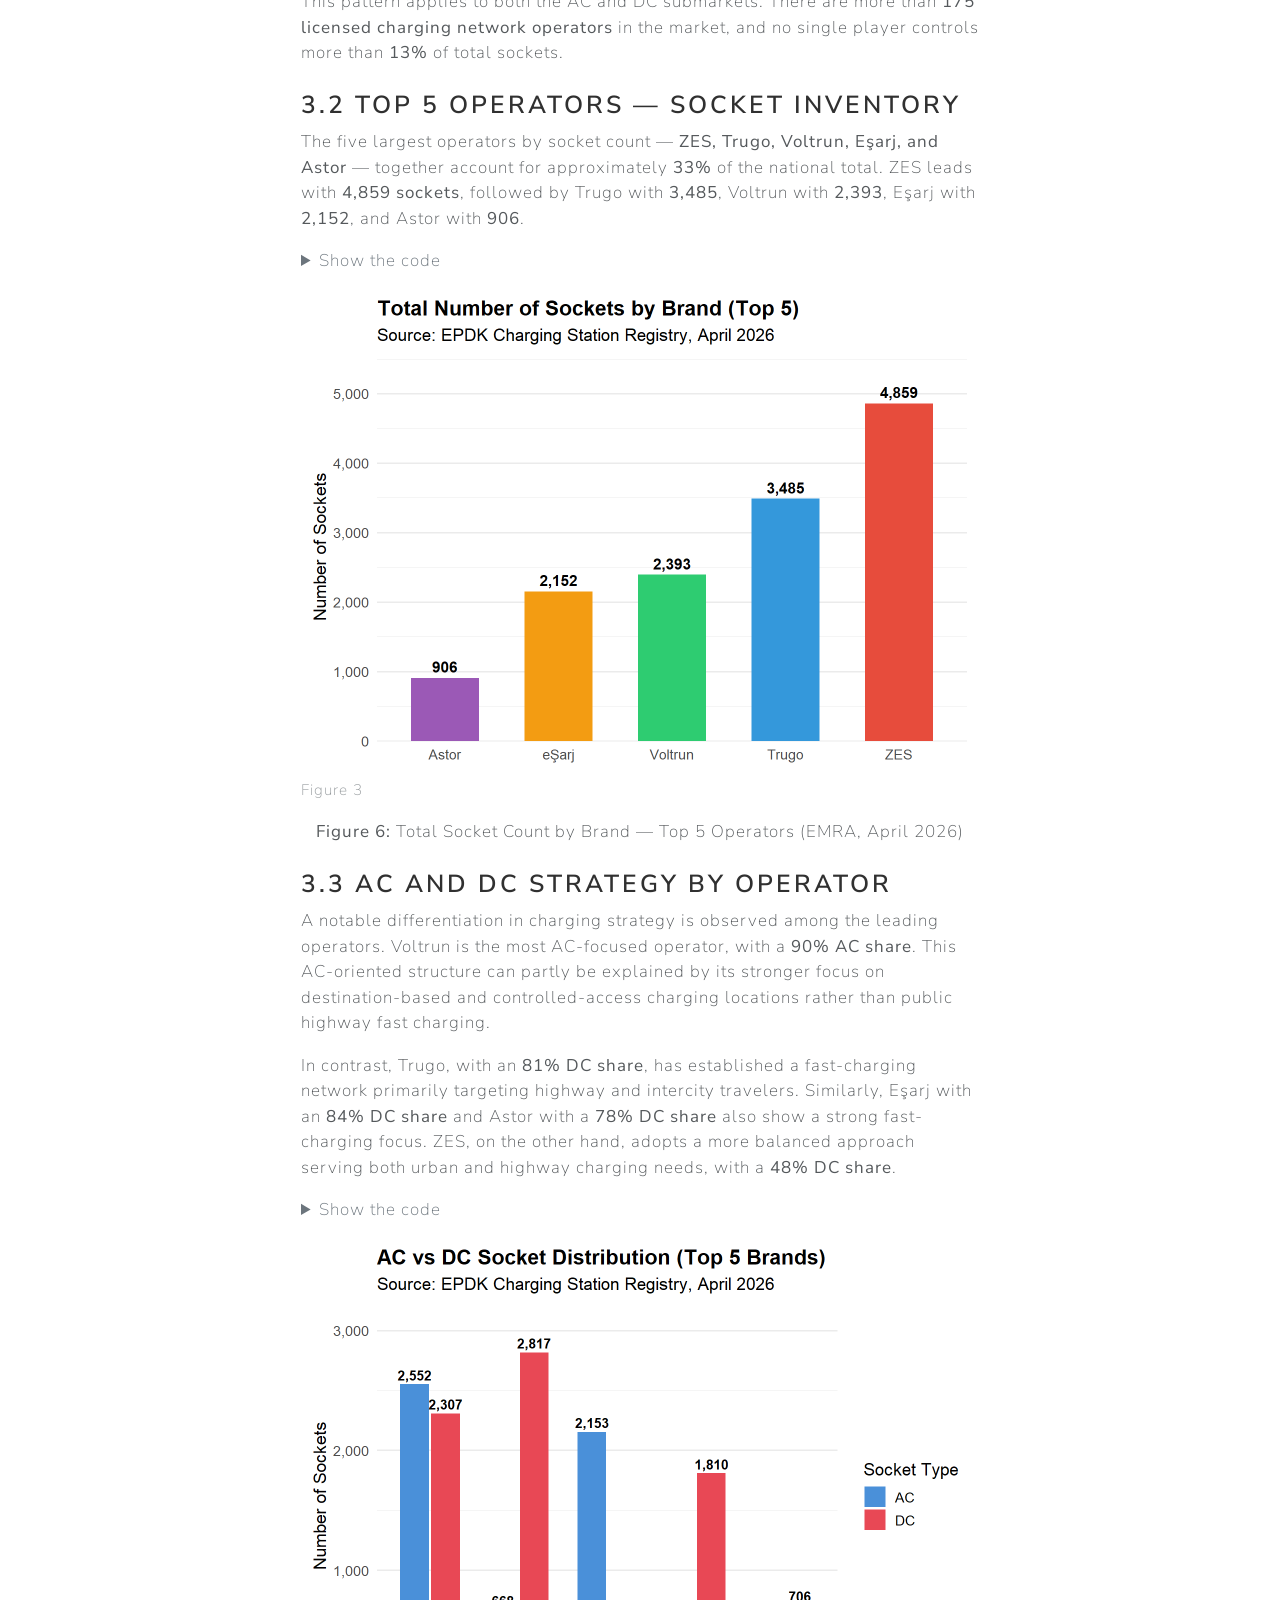
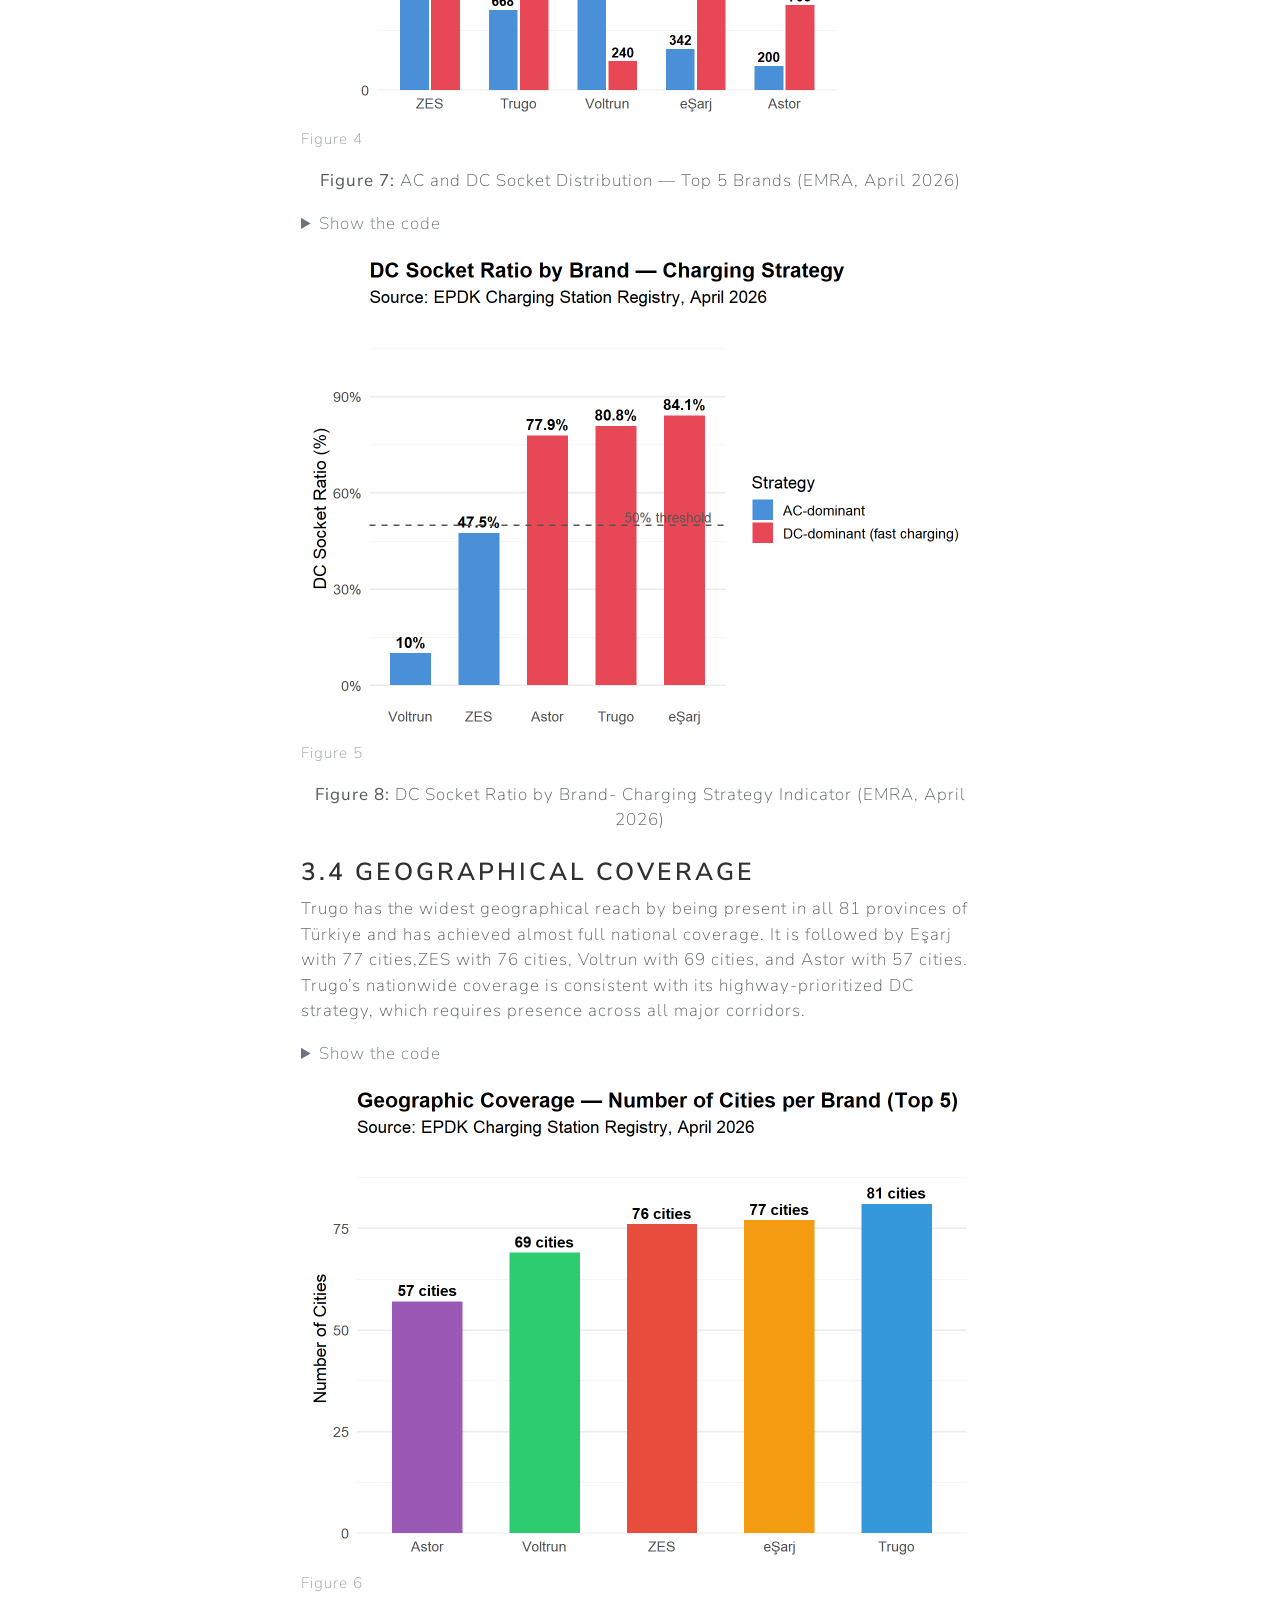
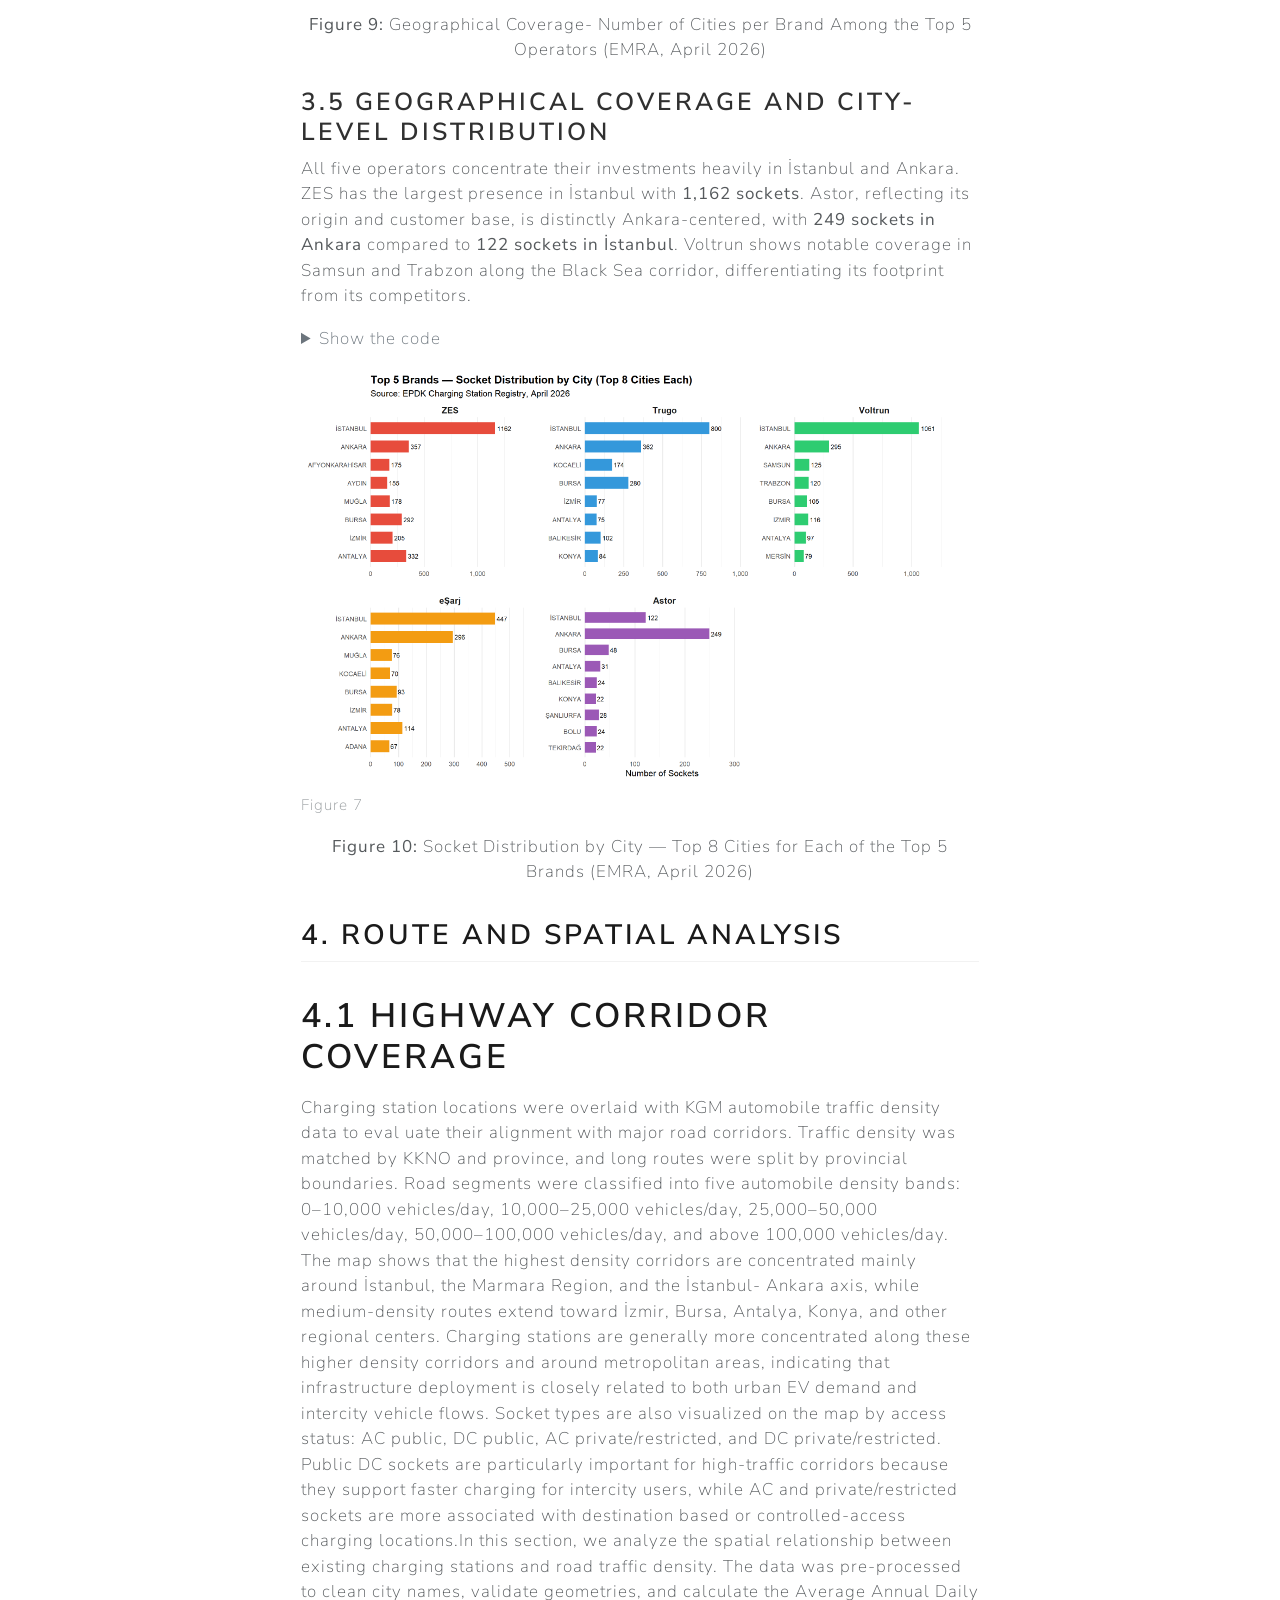
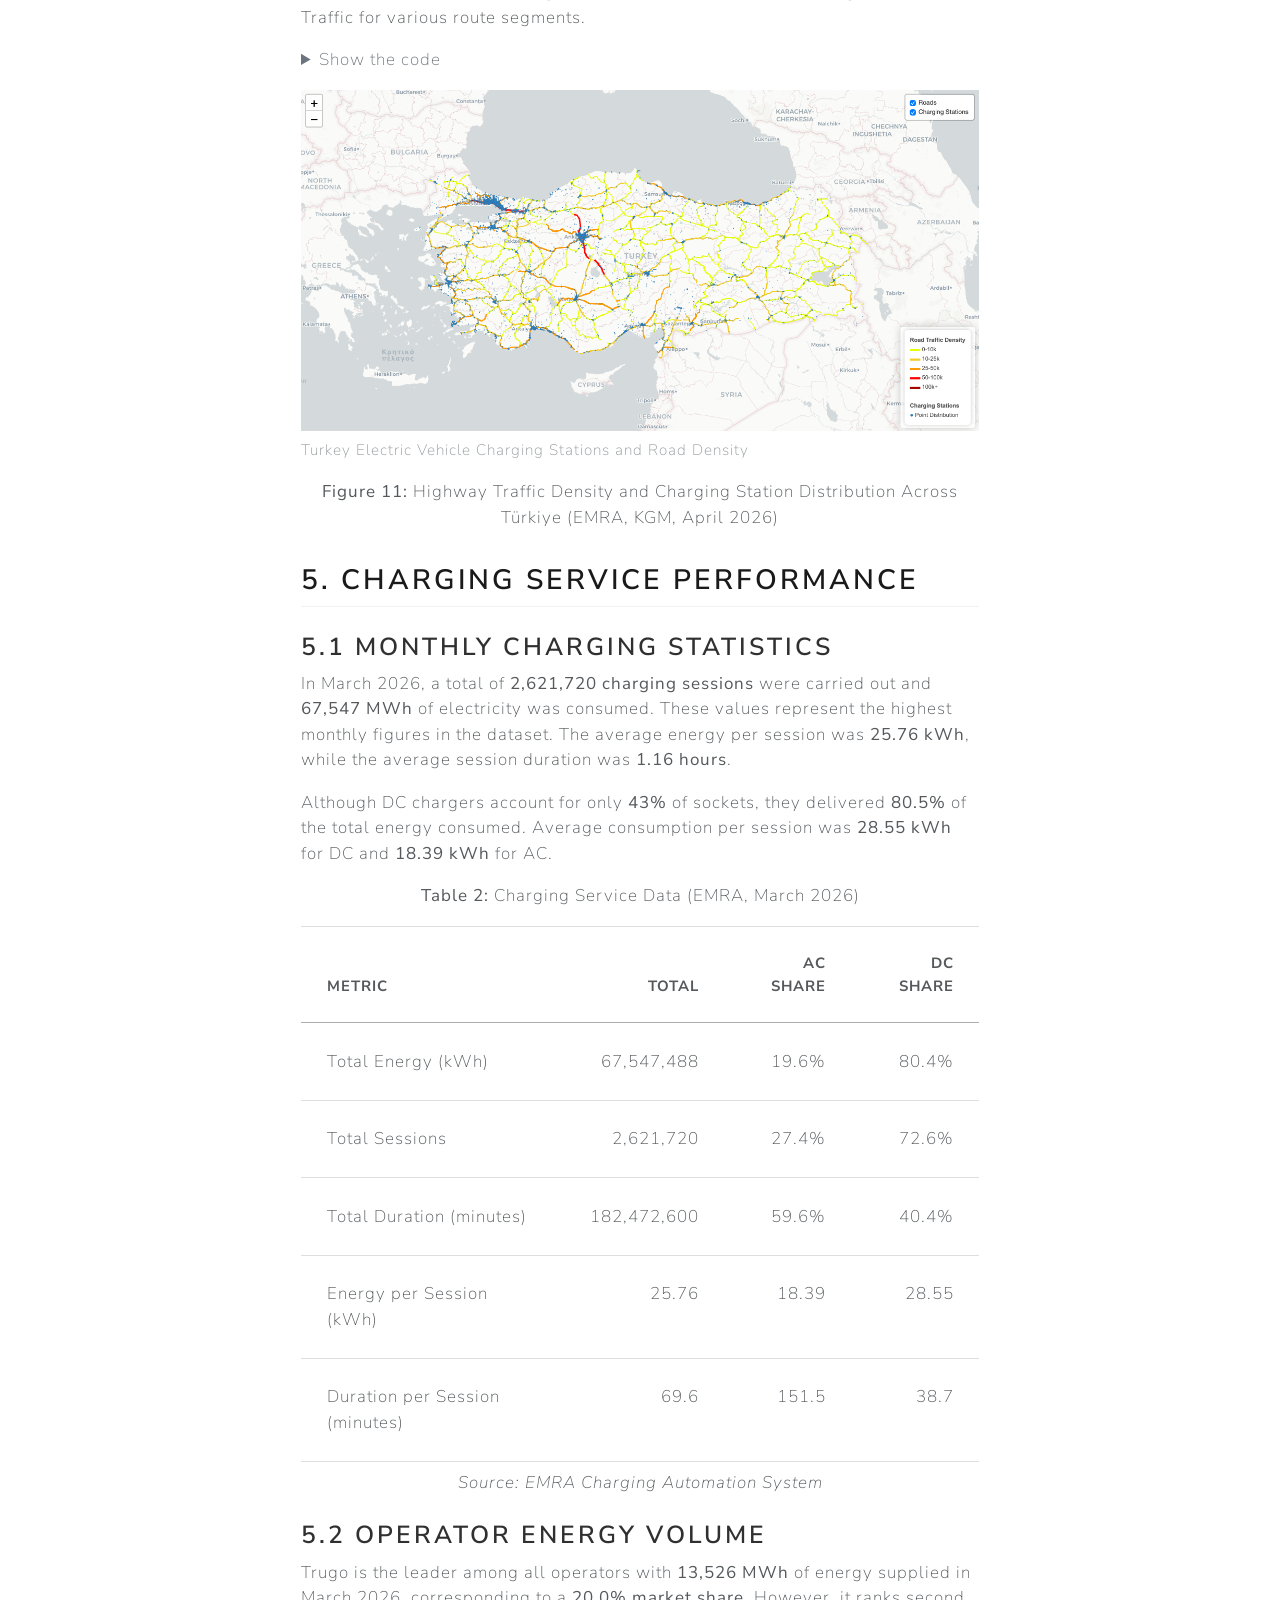
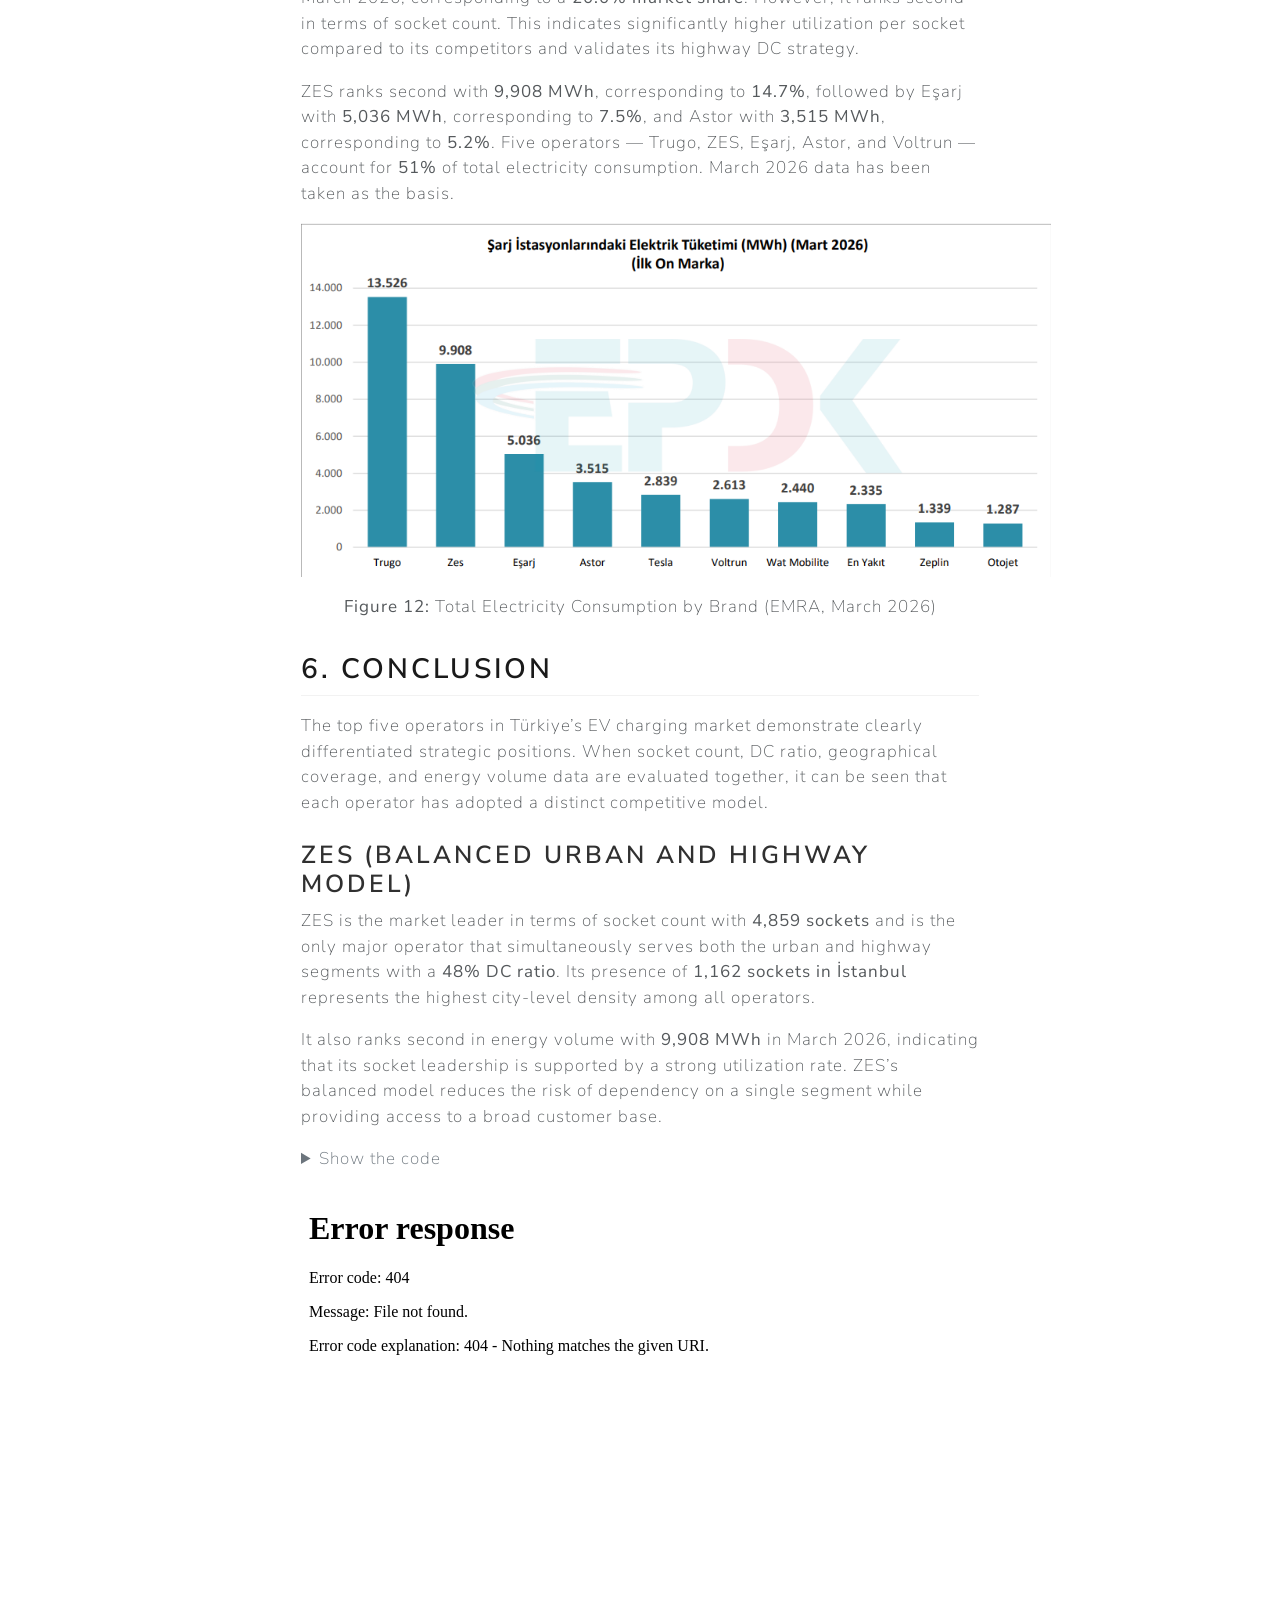
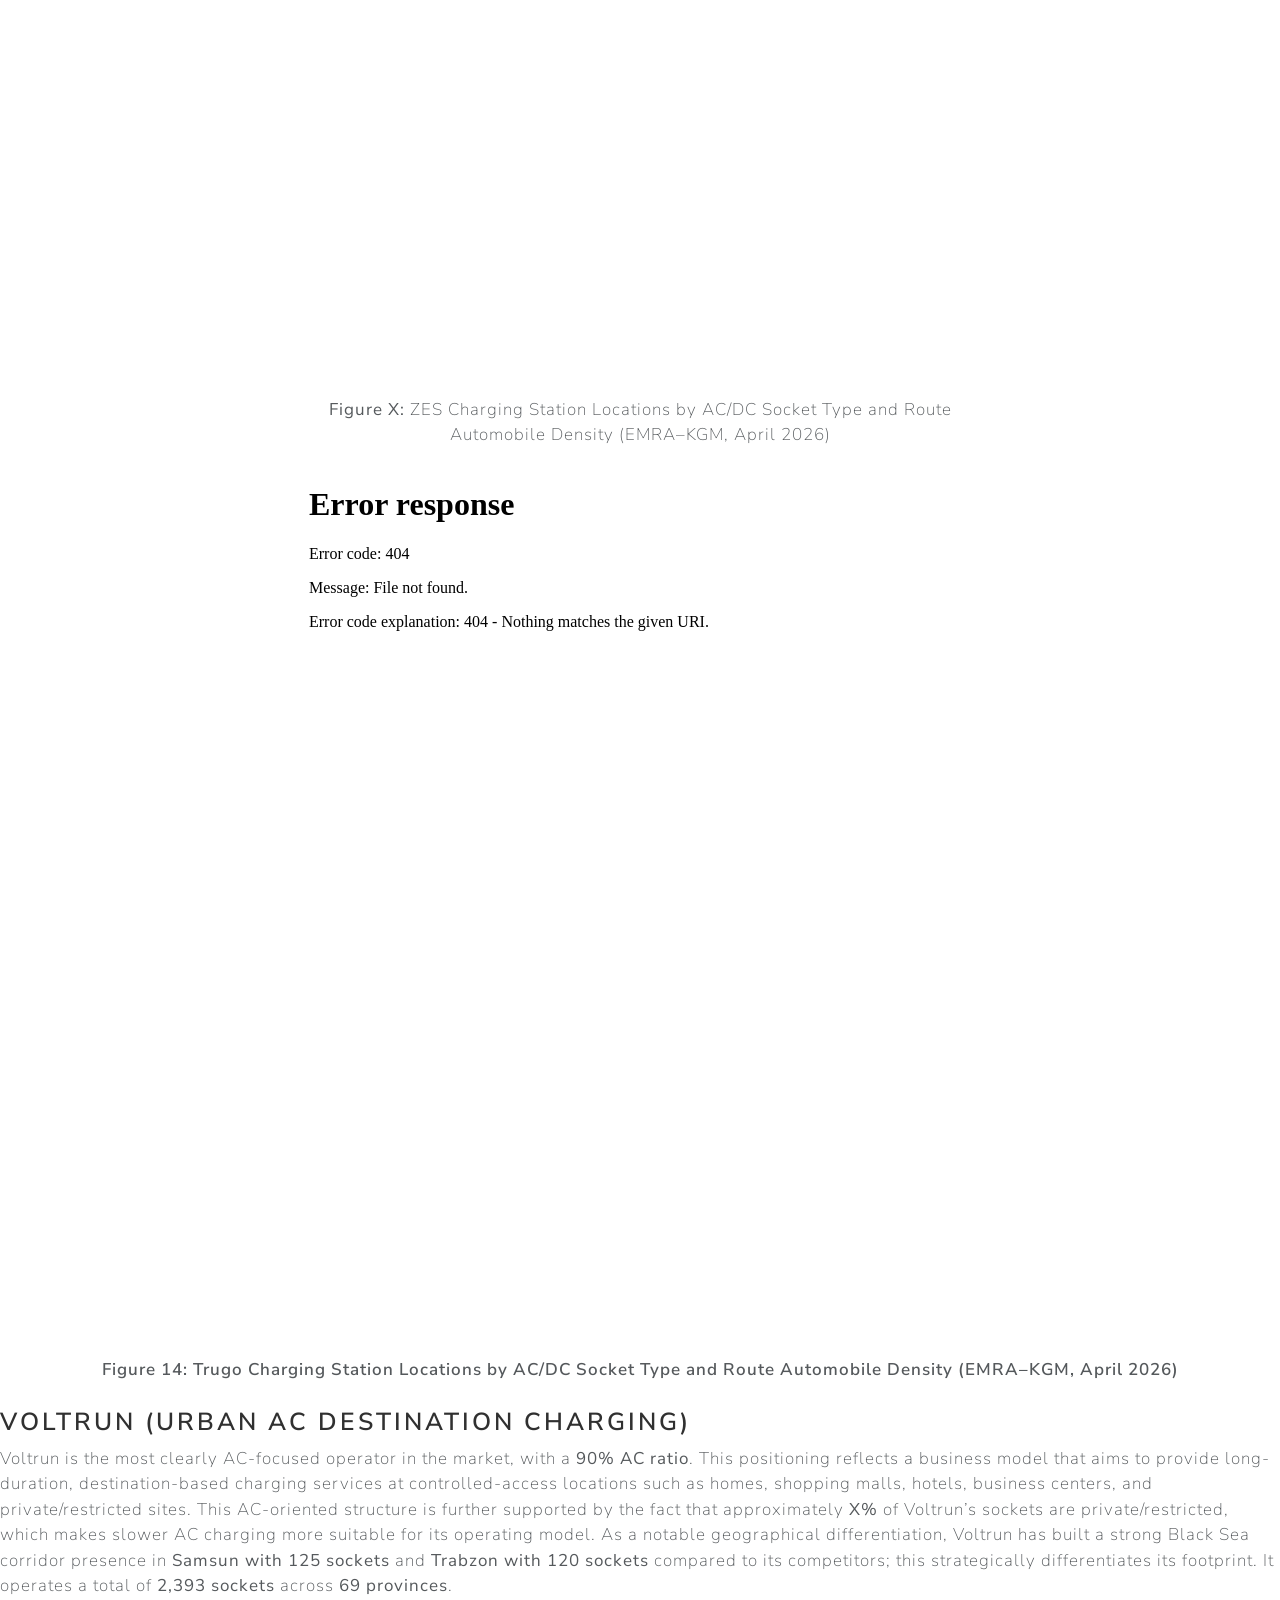
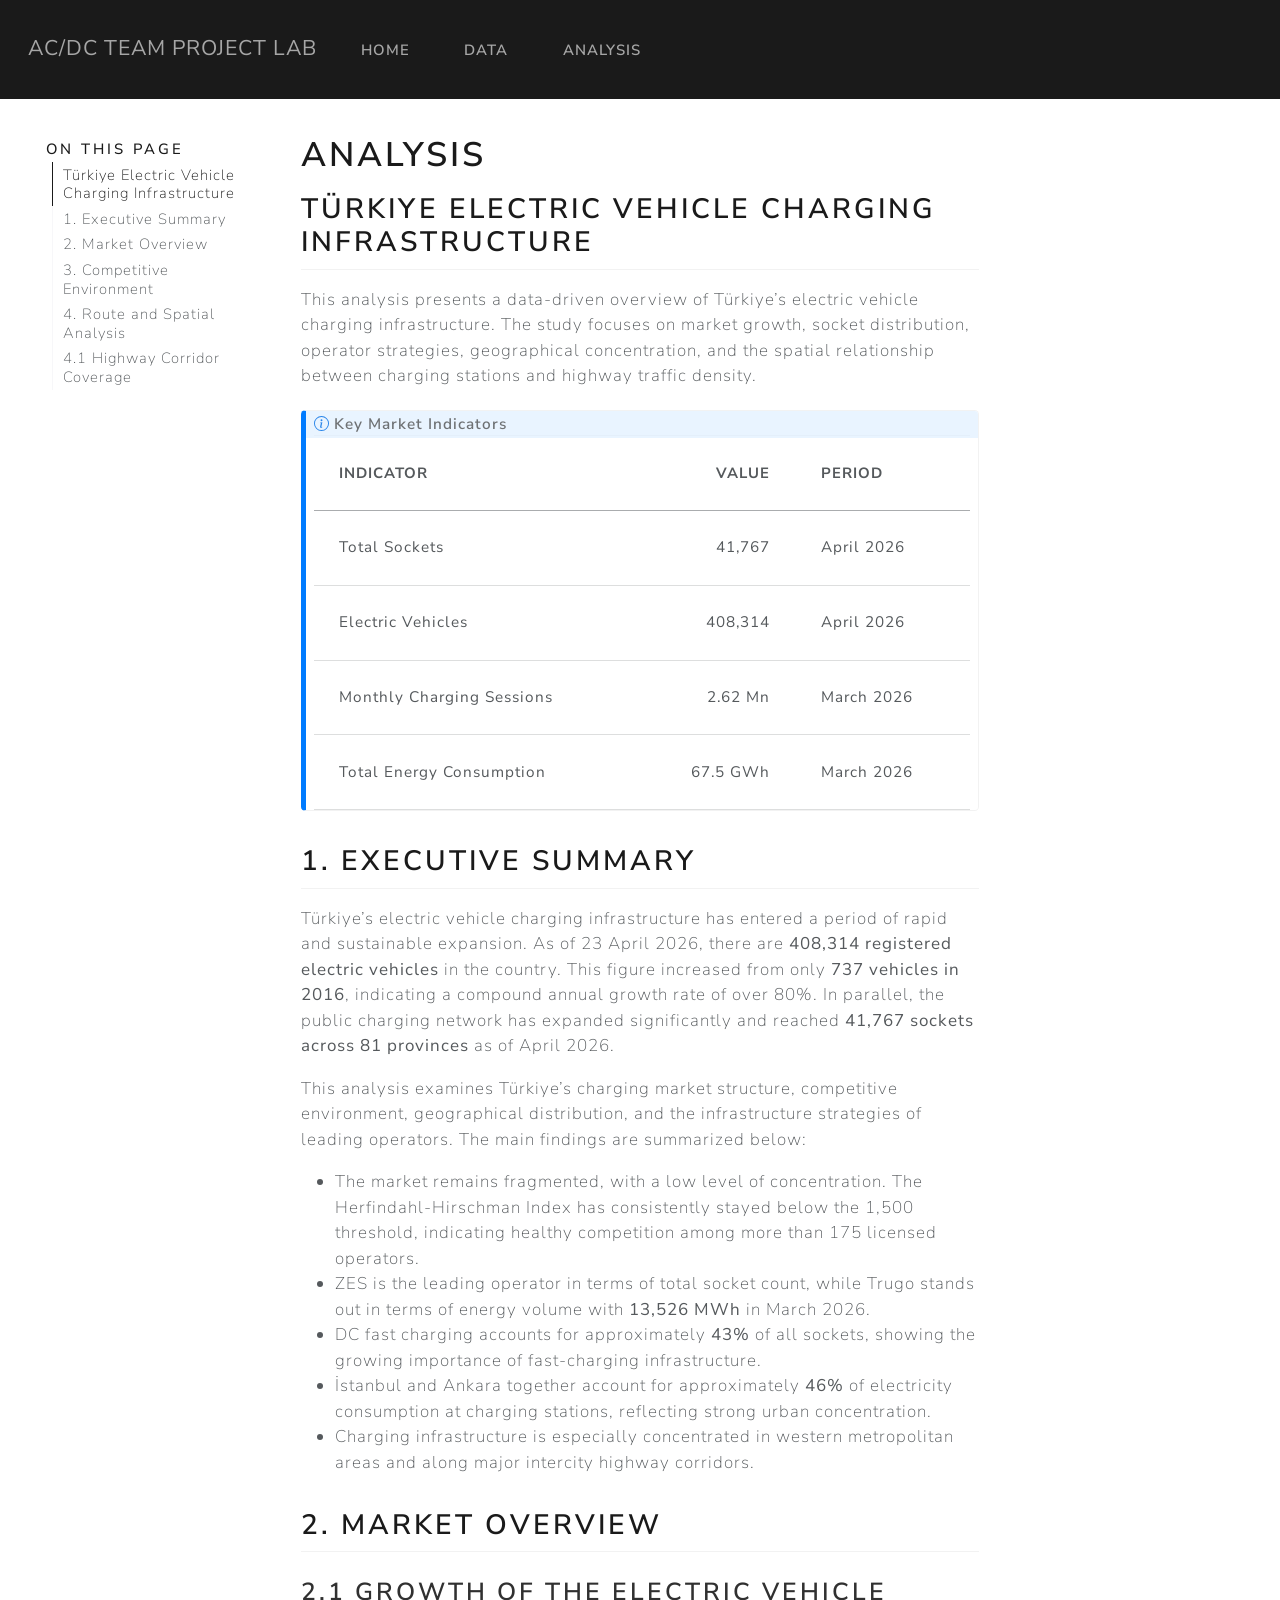
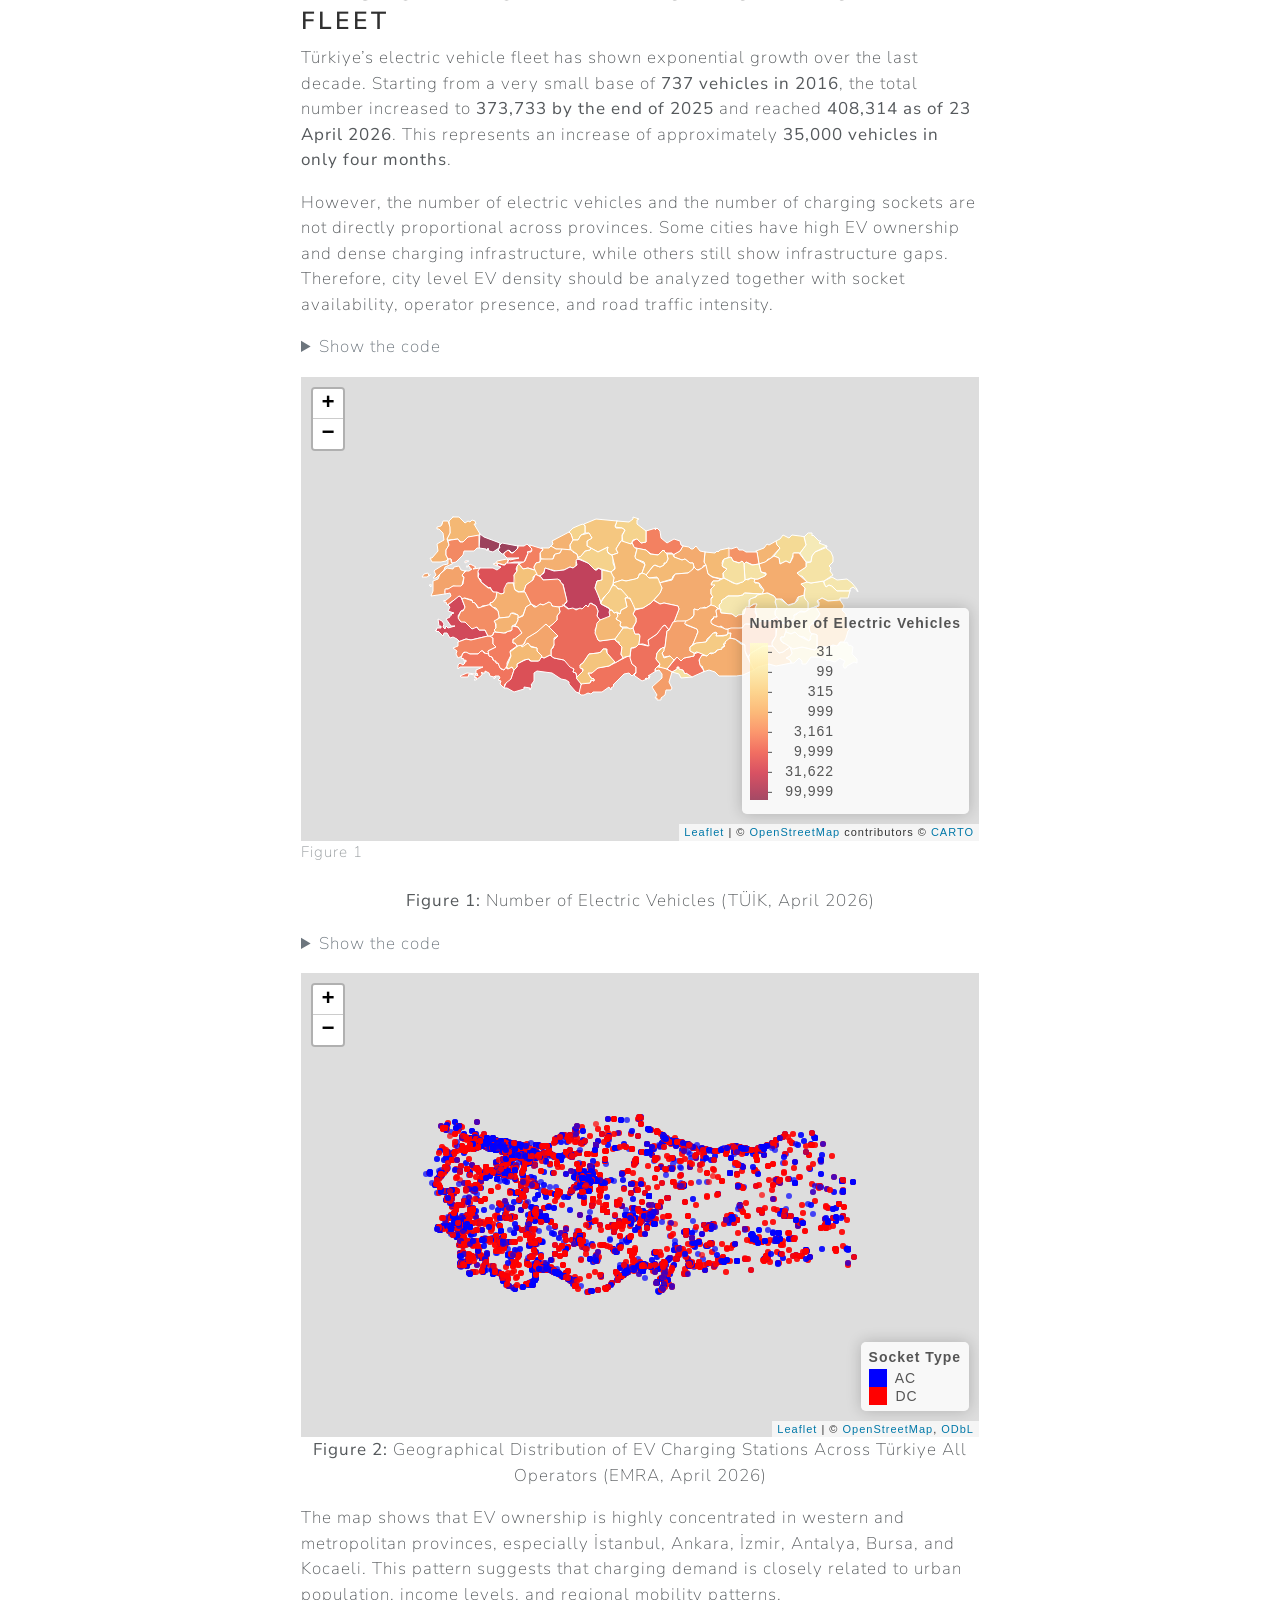
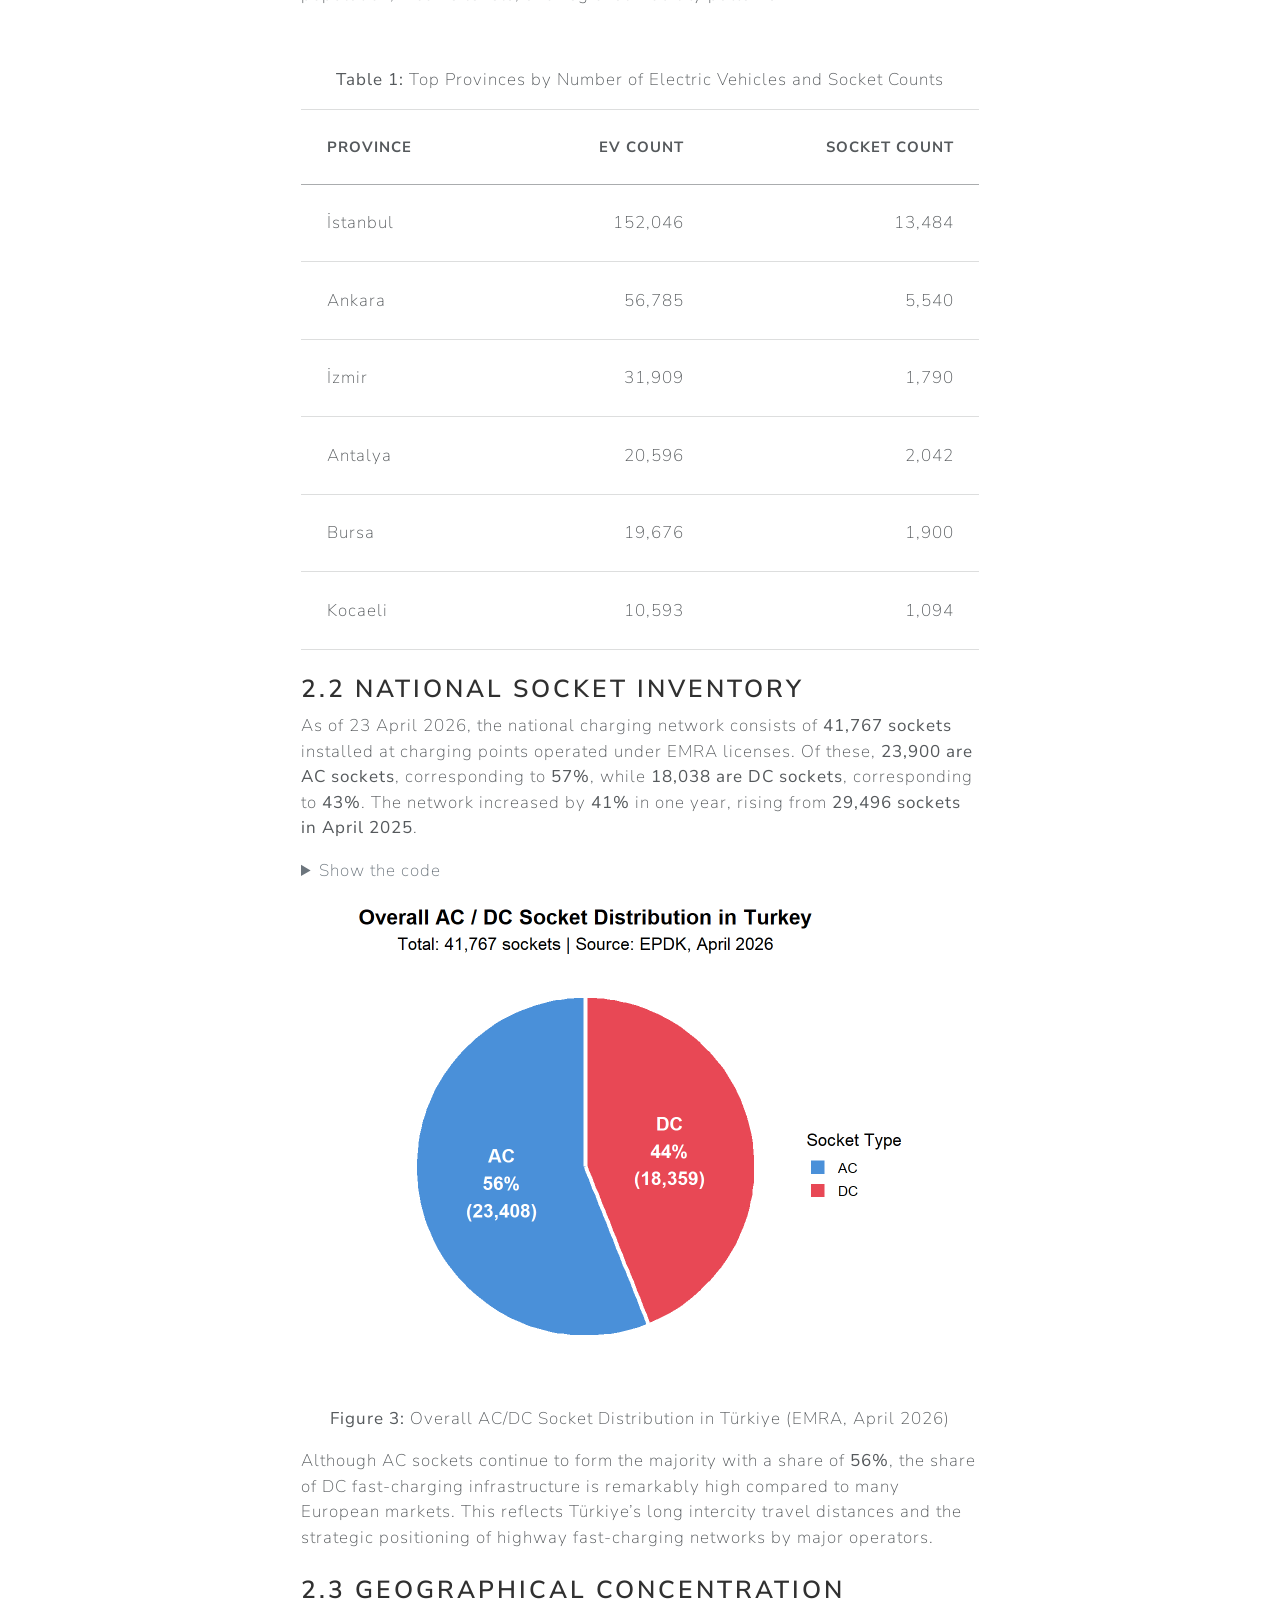
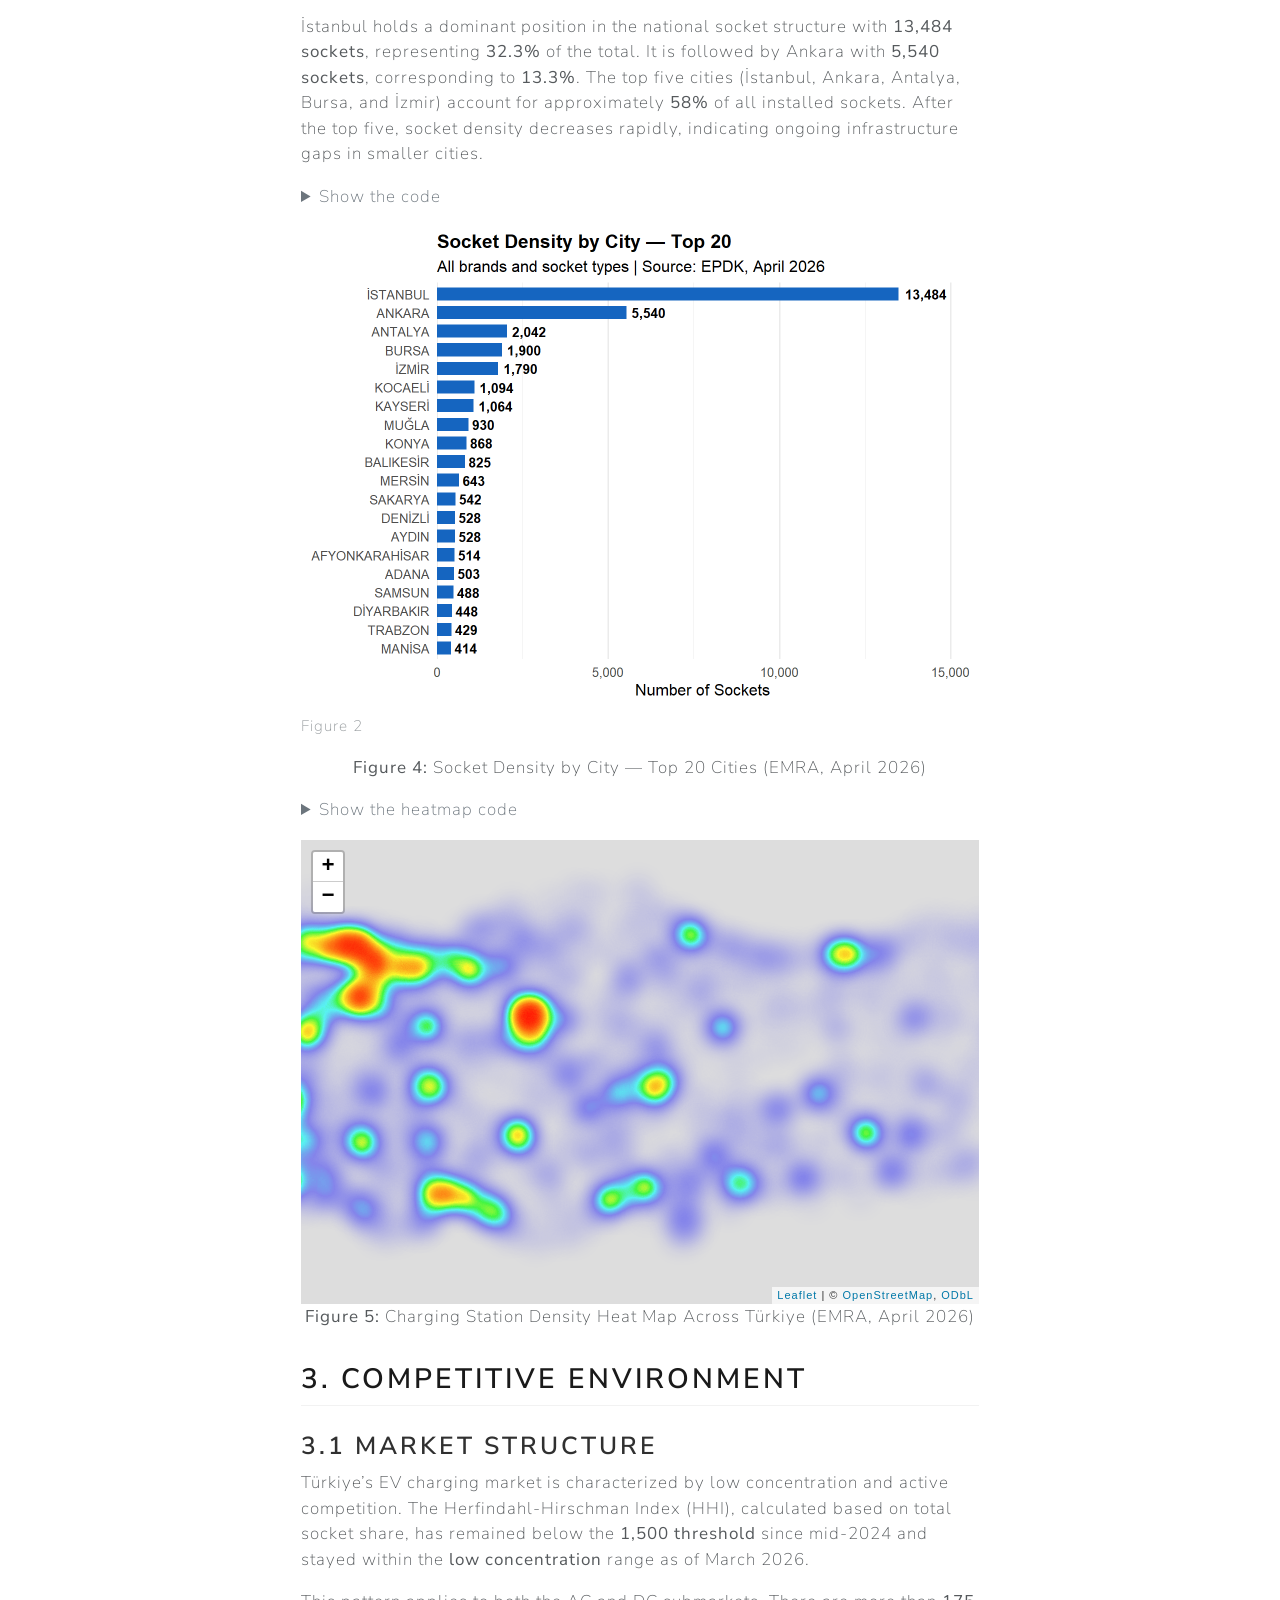
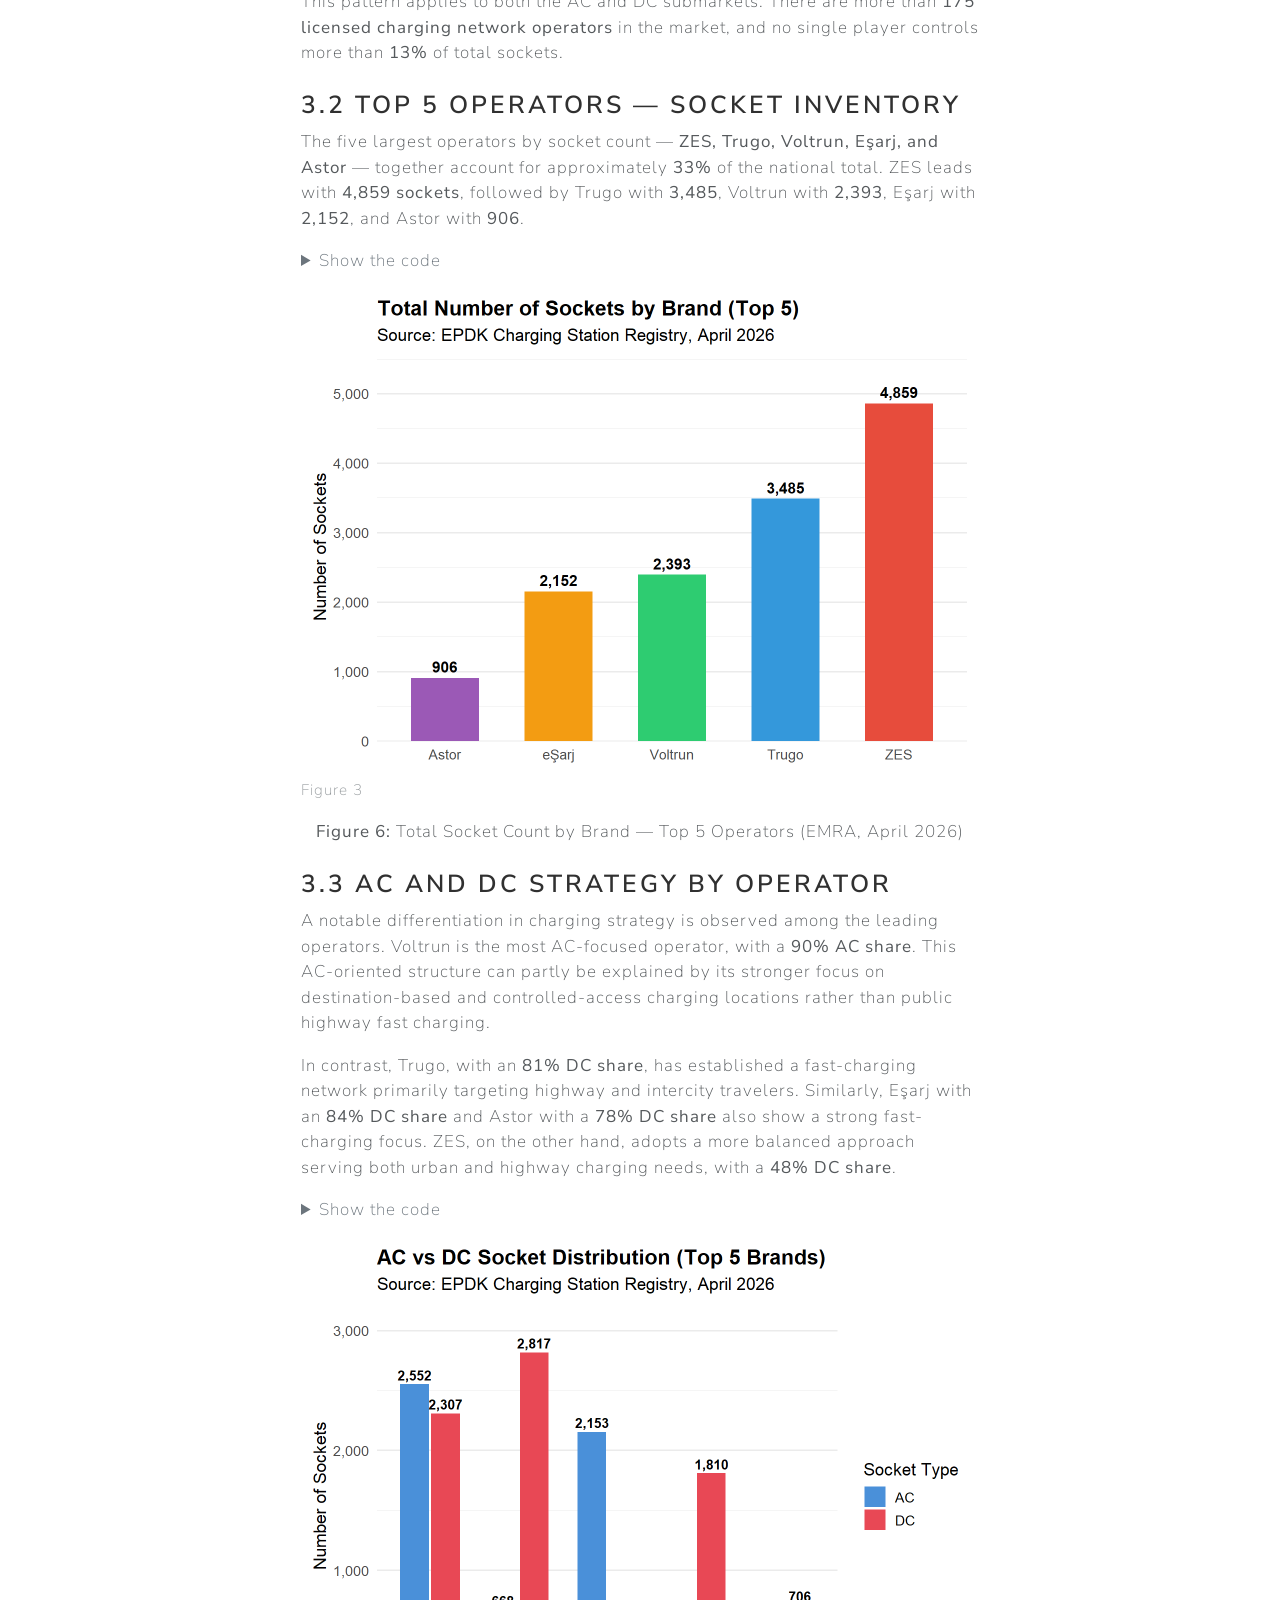
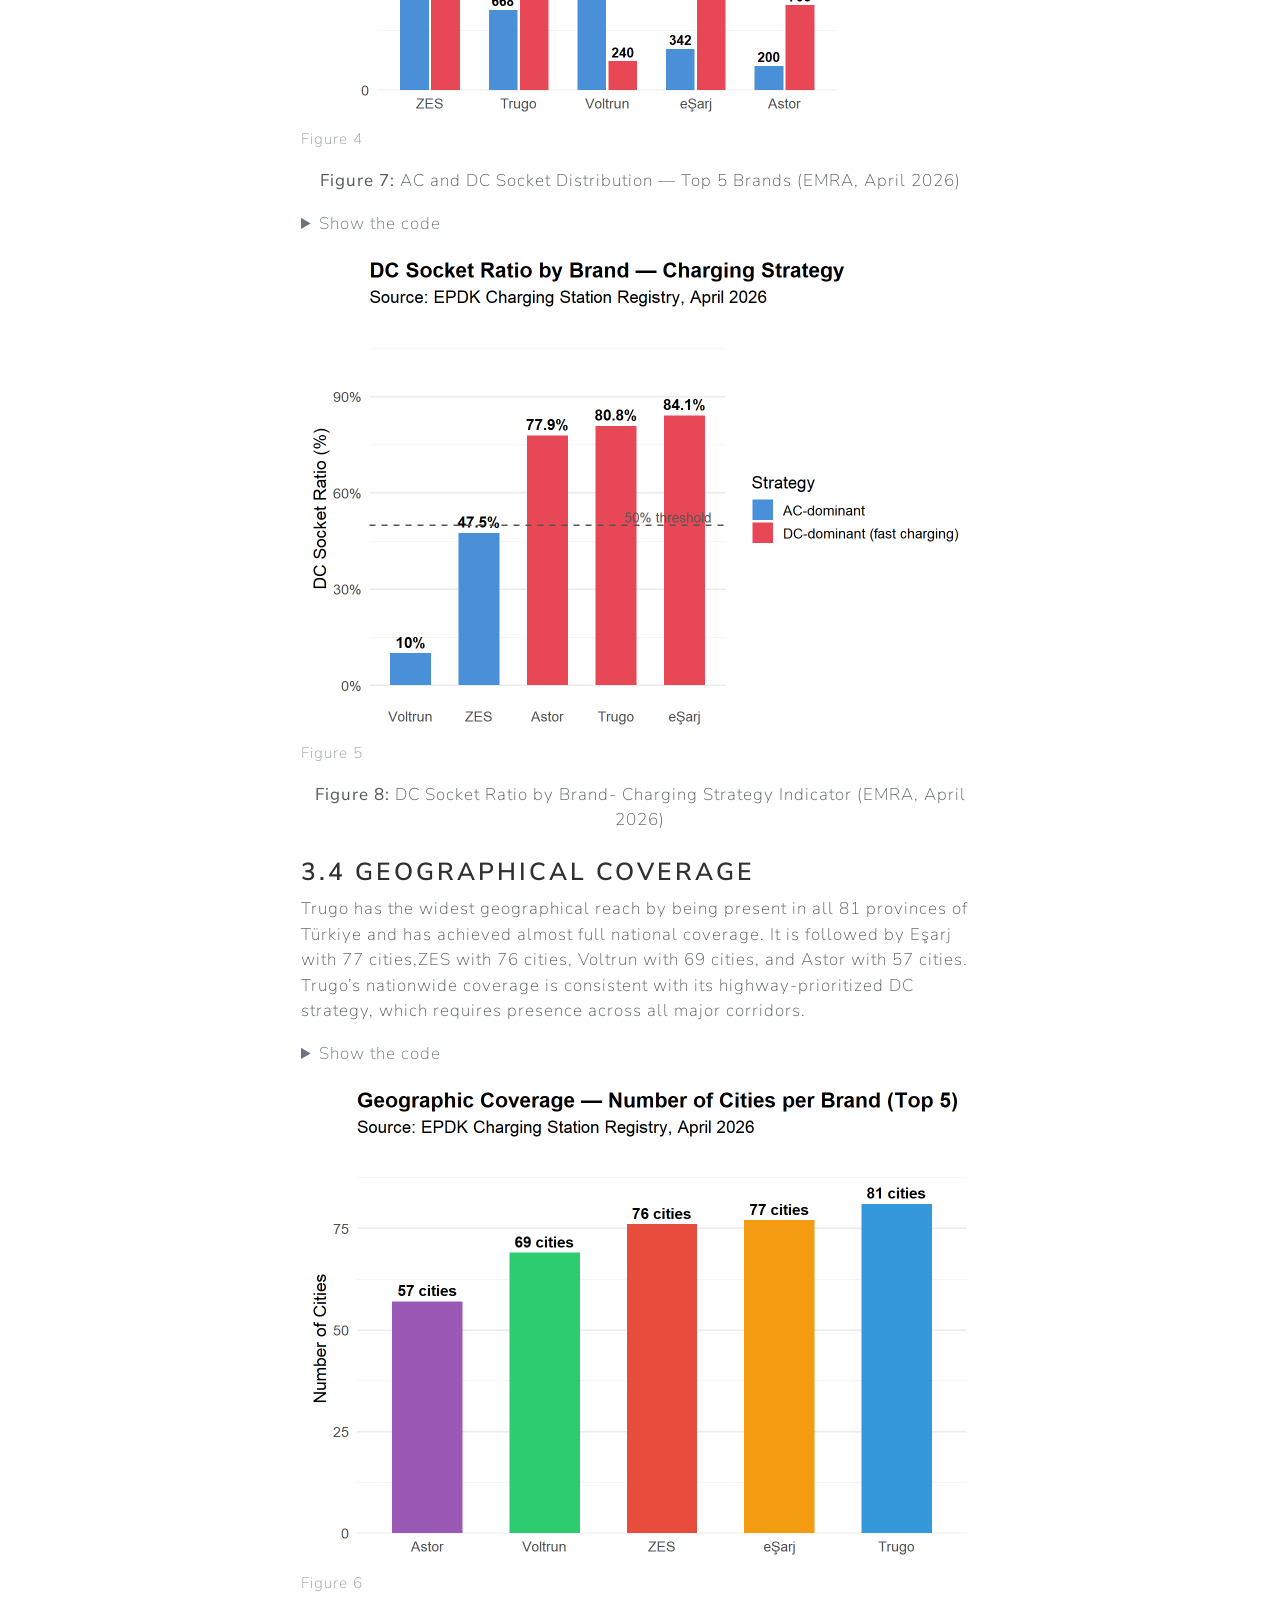
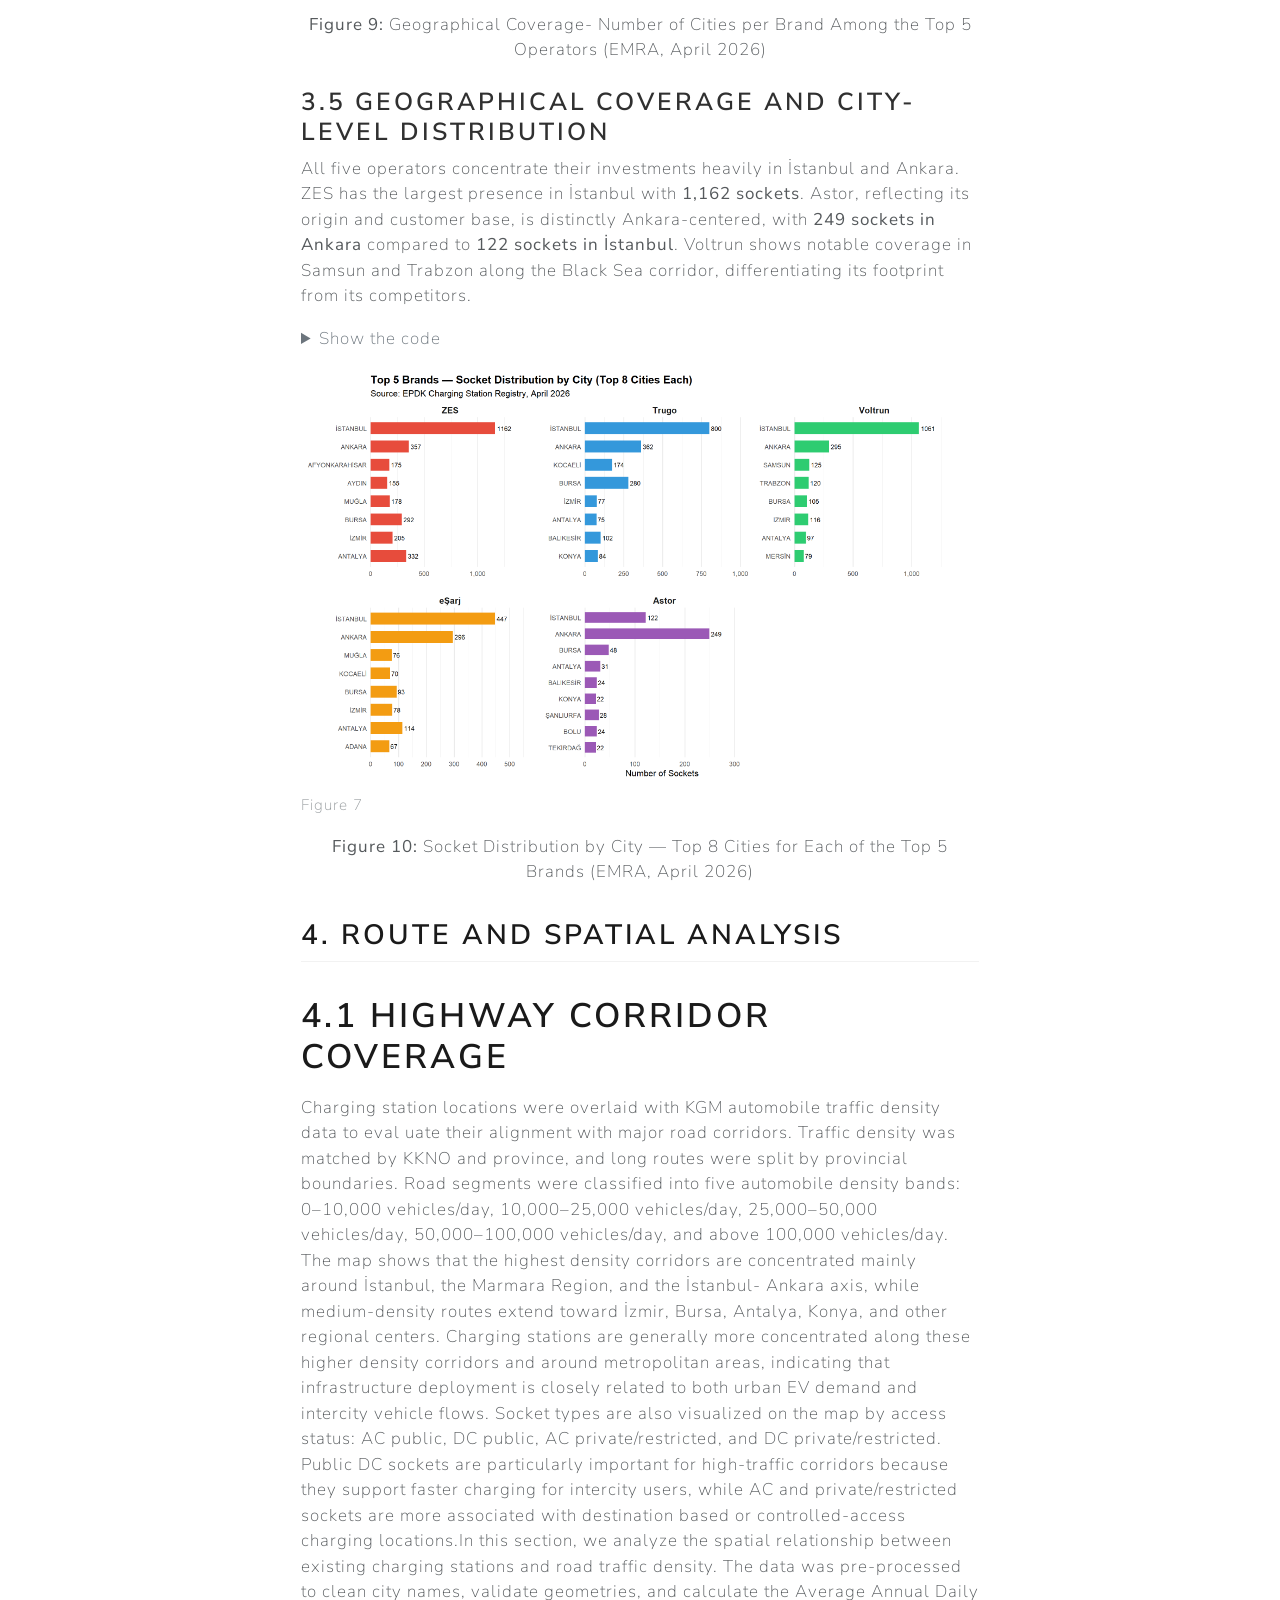
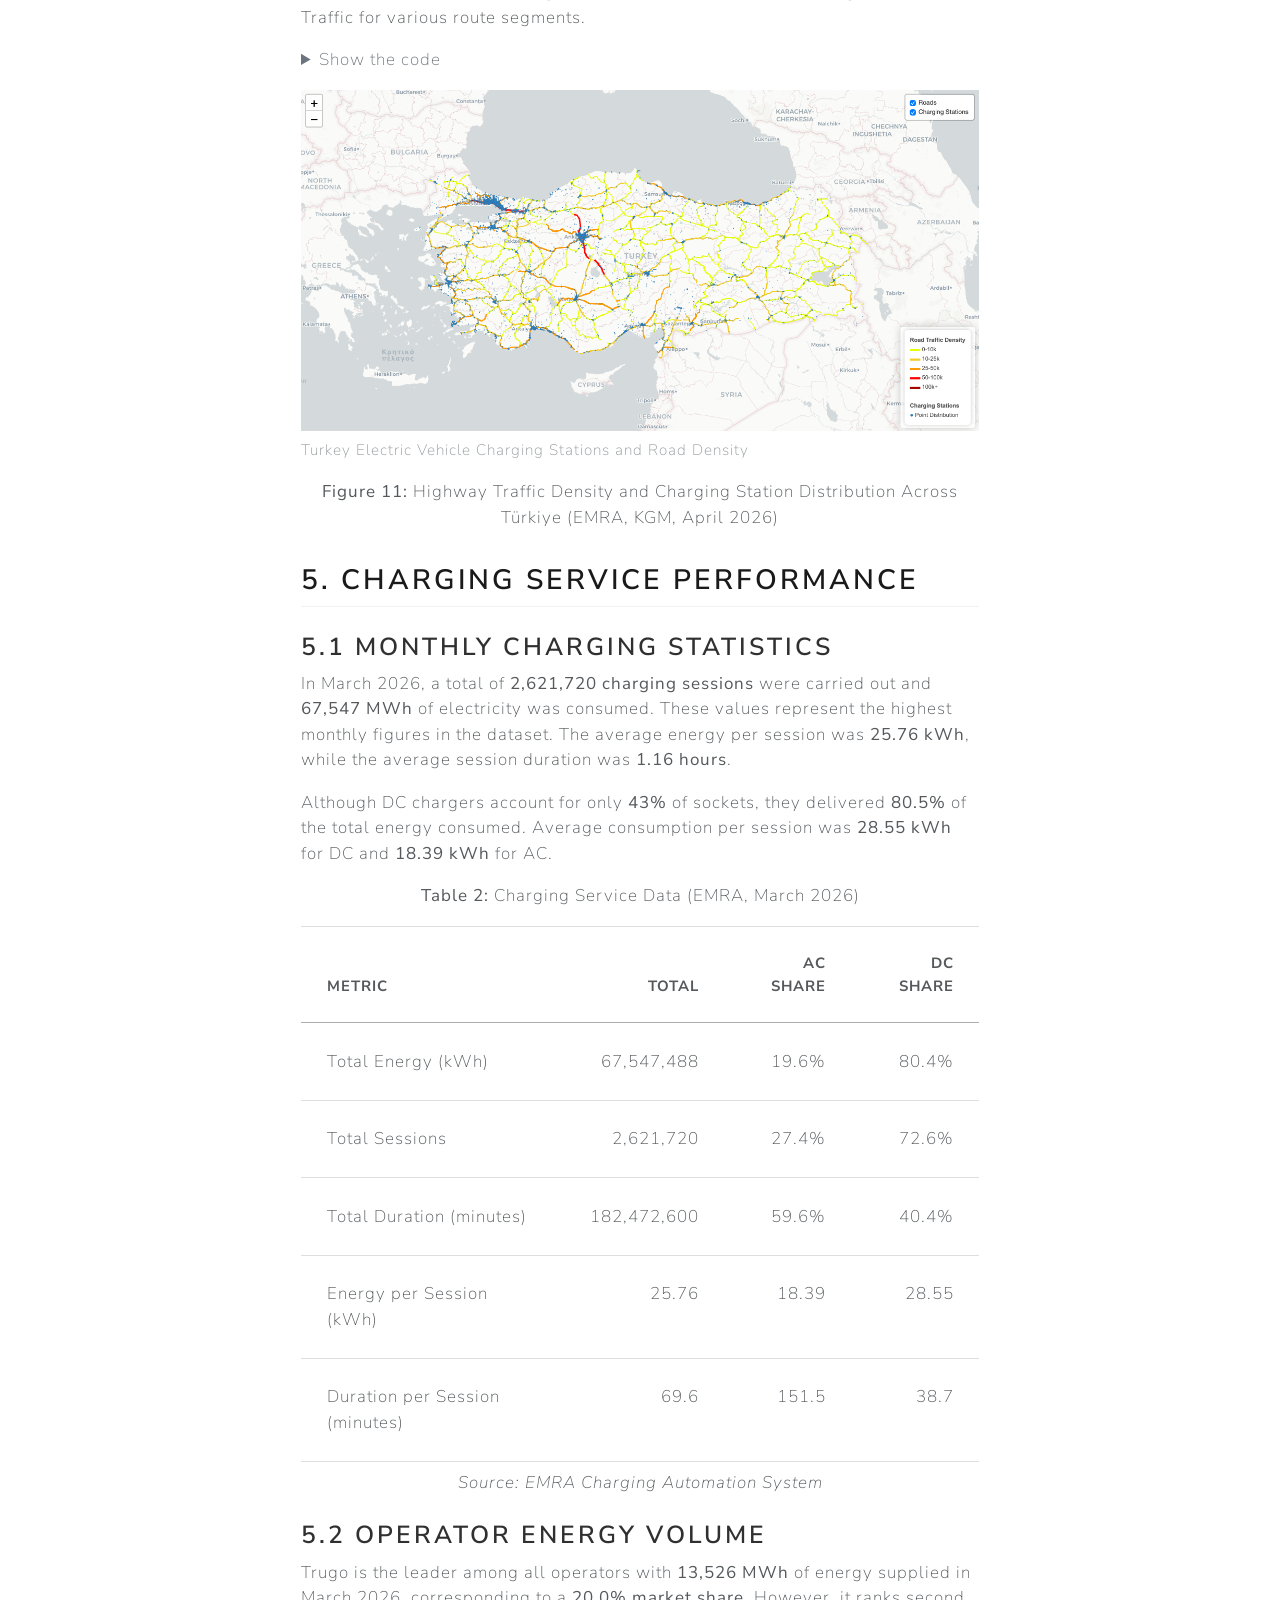
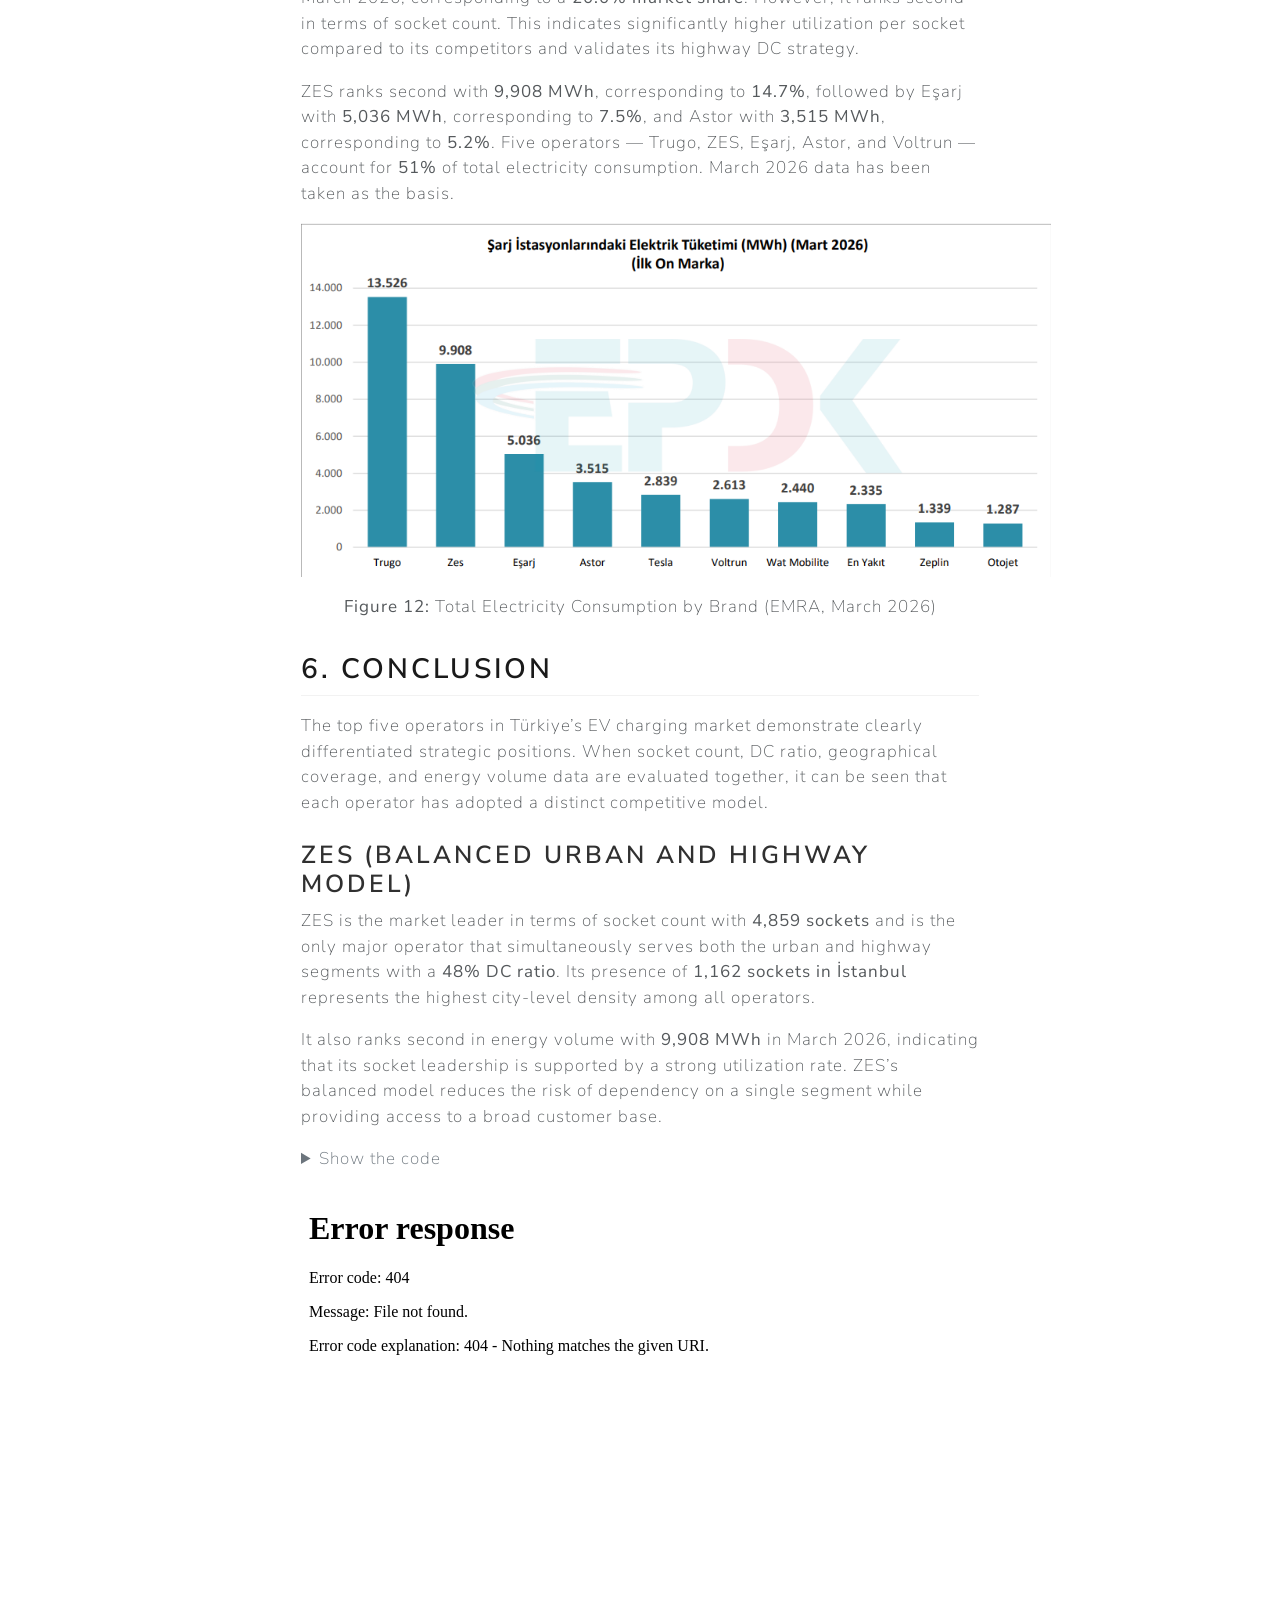
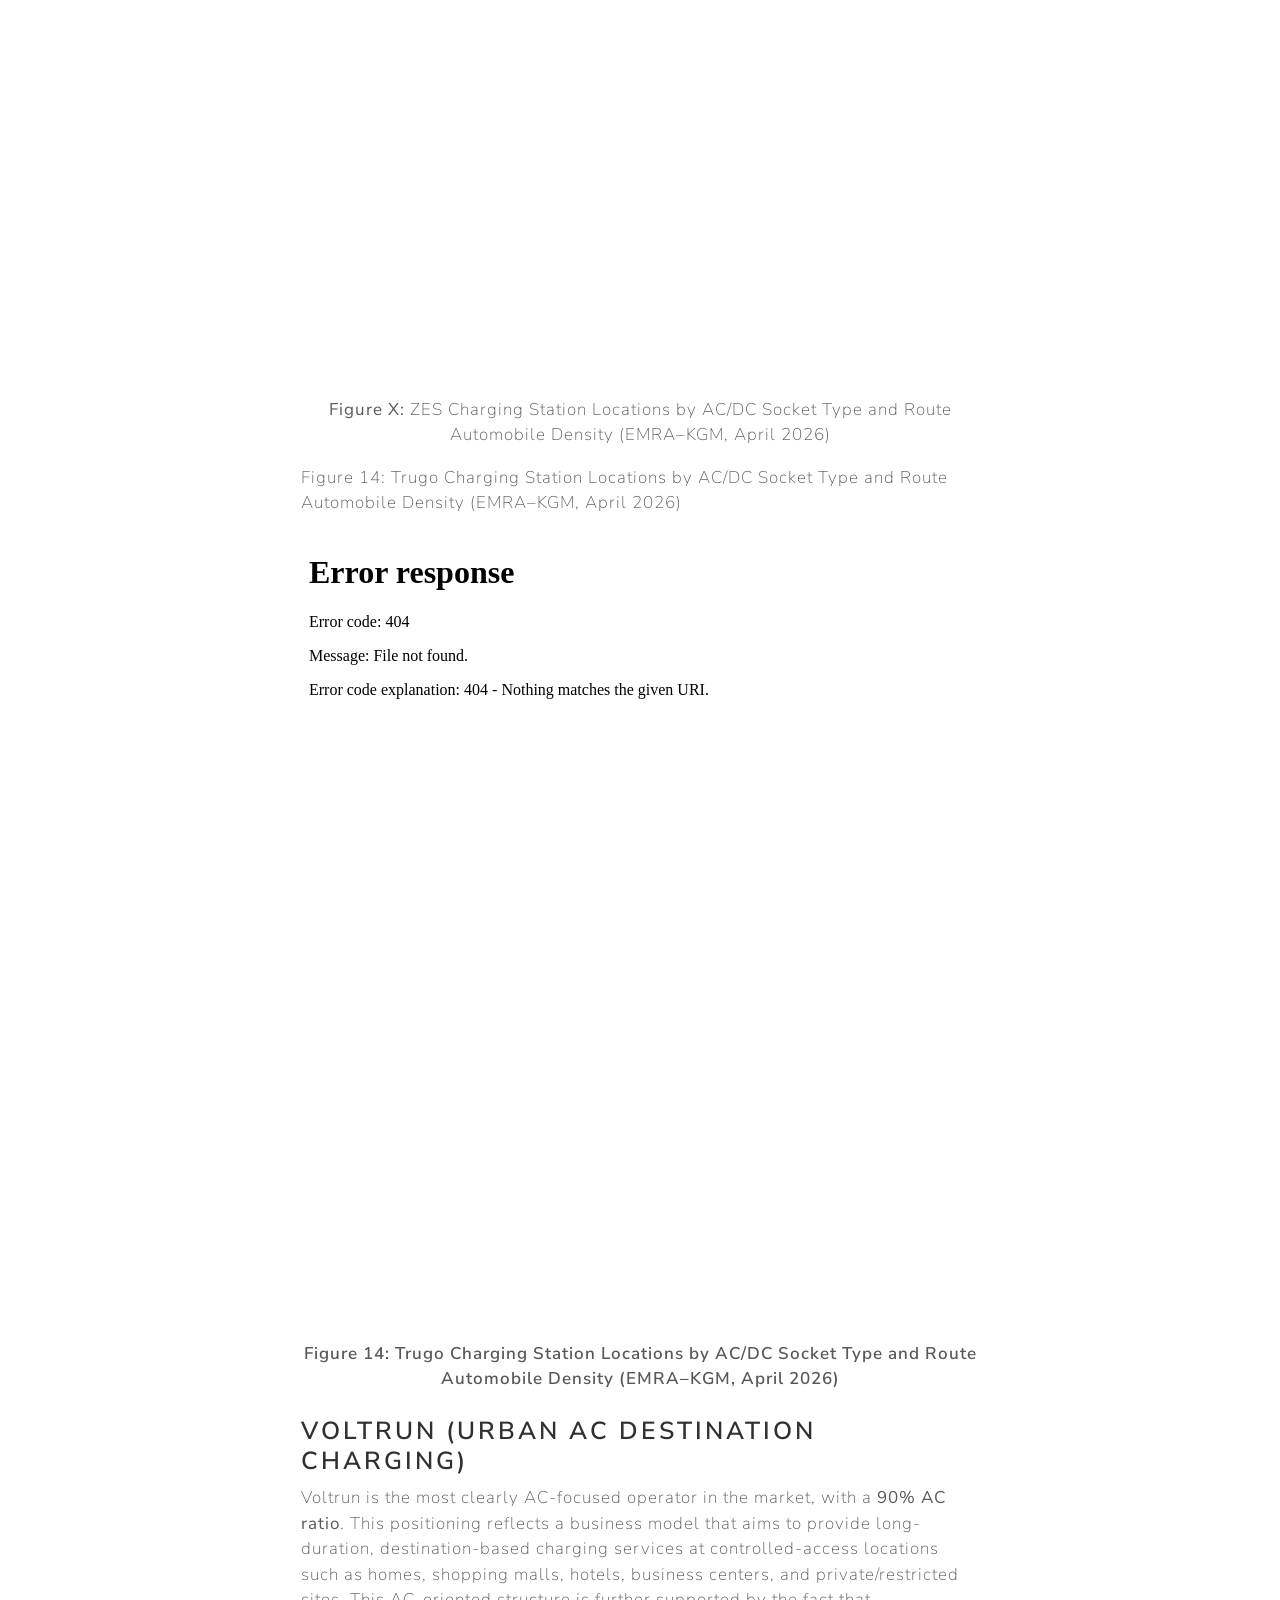
